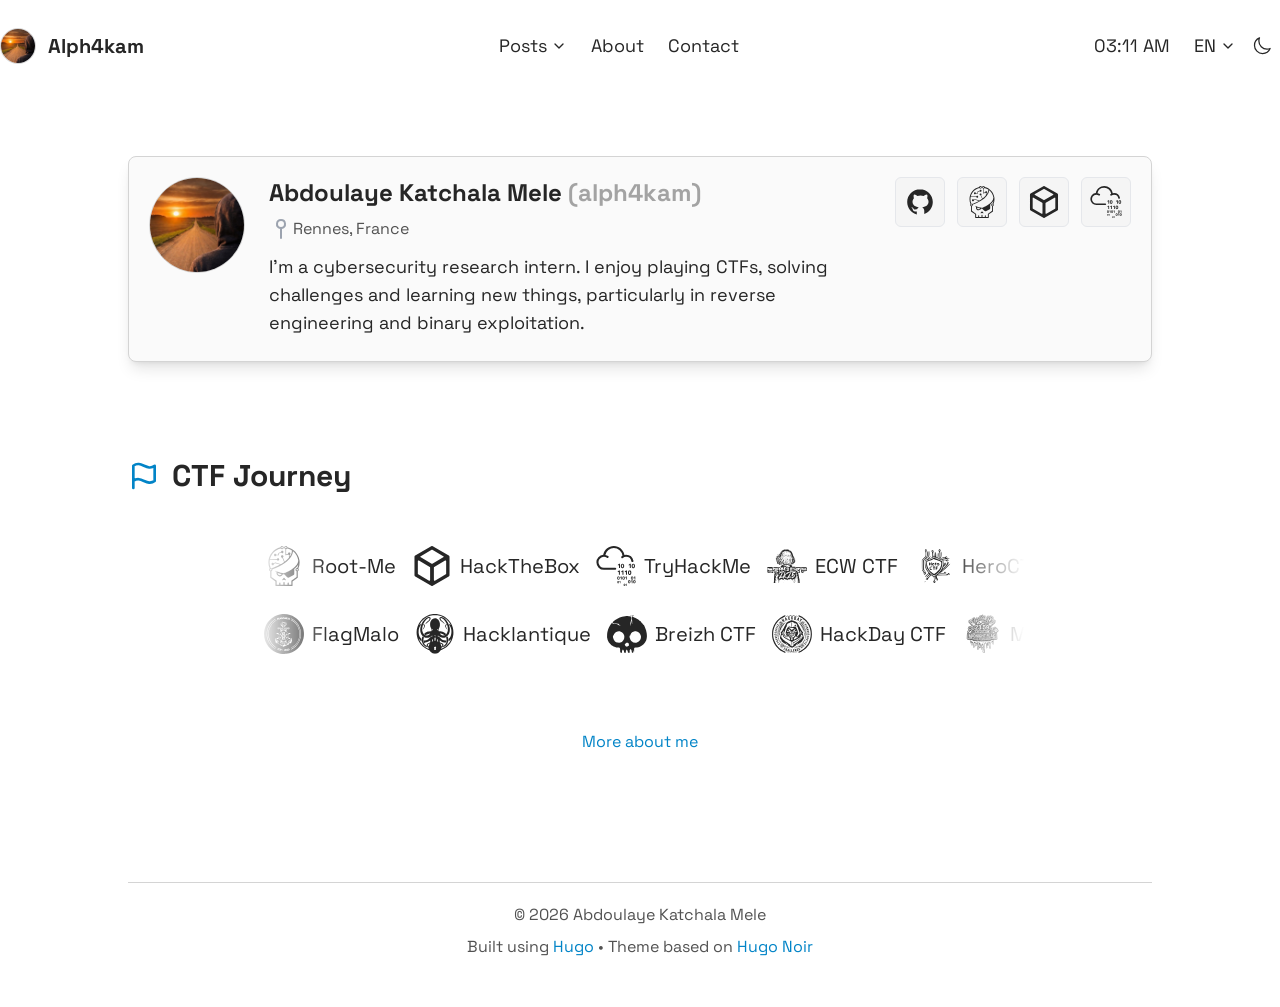
==== index.html @ 121cc7c2 "First deployment of the website" ====
<!DOCTYPE html>
<html lang="en" class="scroll-smooth">

<head>
	<meta name="generator" content="Hugo 0.160.1">
    <meta charset="UTF-8">
    <meta name="viewport" content="width=device-width, initial-scale=1.0">
    <title>
        
        Blog
        
    </title>

    
    <link rel="apple-touch-icon" sizes="180x180" href="https://alph4kam.fr/favicons/apple-touch-icon.png">
    <link rel="icon" type="image/png" sizes="32x32" href="https://alph4kam.fr/favicons/favicon-32x32.png">
    <link rel="icon" type="image/png" sizes="16x16" href="https://alph4kam.fr/favicons/favicon-16x16.png">
    <link rel="manifest" href="https://alph4kam.fr/favicons/site.webmanifest">

    
    <link href="https://fonts.googleapis.com/css2?family=Space+Grotesk:wght@400;500;600;700&display=swap"
        rel="stylesheet">
    
    <link rel="stylesheet" href="/css/main.css">

    <script>
        const currentTheme = localStorage.getItem('color-theme');
        if (currentTheme === 'dark') {
            document.documentElement.classList.add('dark');
        } else if (currentTheme === 'light') {
            document.documentElement.classList.remove('dark');
        } else if (window.matchMedia('(prefers-color-scheme: dark)').matches) {
            document.documentElement.classList.add('dark');
        }
    </script>
</head>

<body
    class="min-h-screen bg-bg-primary-light dark:bg-bg-primary-dark text-text-primary-light dark:text-text-primary-dark">
    
<header class="py-6 relative">
    <div class="max-w-7xl mx-auto px-6 lg:px-0">
        <div class="md:flex md:items-center md:justify-between md:gap-8 lg:gap-12">
            <div class="flex justify-between items-center md:flex-shrink-0">
                
                
                
                
                <a href="https://alph4kam.fr/"
                    class="flex items-center gap-3 text-base md:text-lg lg:text-xl font-bold hover:text-text-tertiary-light dark:hover:text-text-tertiary-dark transition-colors duration-200">
                    
                    <img src="/images/profile.jpg" alt="Blog profile"
                        class="w-9 h-9 rounded-full object-cover object-right border border-border-secondary-light dark:border-border-secondary-dark"
                        decoding="async" />
                    
                    <span>Alph4kam</span>
                </a>
                
                
                <button id="mobile-menu-button"
                    class="md:hidden text-text-secondary-light dark:text-text-secondary-dark hover:text-text-primary-light dark:hover:text-text-primary-dark focus:outline-none">
                    <svg class="w-6 h-6" fill="none" stroke="currentColor" viewBox="0 0 24 24">
                        <path stroke-linecap="round" stroke-linejoin="round" stroke-width="2"
                            d="M4 6h16M4 12h16M4 18h16"></path>
                    </svg>
                </button>
            </div>
            
            <nav class="hidden md:flex flex-wrap justify-center items-center gap-6">
                
                
                <div class="menu-group relative block">
                    <button type="button"
                        class='menu-toggle flex items-center gap-1 cursor-pointer text-sm lg:text-lg hover:text-text-tertiary-light dark:hover:text-text-tertiary-dark transition-colors duration-200 '
                        aria-haspopup="true" aria-expanded="false">
                        Posts
                        
                        <svg xmlns="http://www.w3.org/2000/svg" width="16" height="16" viewBox="0 0 24 24" fill="none" stroke="currentColor" stroke-width="2" stroke-linecap="round" stroke-linejoin="round">
    <path d="m6 9 6 6 6-6"/>
</svg>
                        
                    </button>
                    <div
                        class="menu-dropdown absolute top-full left-0 min-w-[180px] mt-[0.35rem] p-[0.35rem] rounded-lg z-30 border-border-secondary-light dark:border-border-secondary-dark shadow-lg overflow-hidden hidden">
                        
                        <a href="https://alph4kam.fr/blogs/"
                            class='px-4 py-3 block no-underline rounded-md text-xs lg:text-base hover:text-text-tertiary-light dark:hover:text-text-tertiary-dark hover:bg-bg-primary-light dark:hover:bg-bg-tertiary-dark transition-colors duration-200 '>All</a>
                        
                        <a href="https://alph4kam.fr/tags/"
                            class='px-4 py-3 block no-underline rounded-md text-xs lg:text-base hover:text-text-tertiary-light dark:hover:text-text-tertiary-dark hover:bg-bg-primary-light dark:hover:bg-bg-tertiary-dark transition-colors duration-200 '>Tags</a>
                        
                        <a href="https://alph4kam.fr/categories/"
                            class='px-4 py-3 block no-underline rounded-md text-xs lg:text-base hover:text-text-tertiary-light dark:hover:text-text-tertiary-dark hover:bg-bg-primary-light dark:hover:bg-bg-tertiary-dark transition-colors duration-200 '>Categories</a>
                        
                    </div>
                </div>
                
                
                
                <a href="https://alph4kam.fr/about/"
                    class='block text-sm lg:text-lg hover:text-text-tertiary-light dark:hover:text-text-tertiary-dark transition-colors duration-200 '>About</a>
                
                
                
                <a href="https://alph4kam.fr/contact/"
                    class='block text-sm lg:text-lg hover:text-text-tertiary-light dark:hover:text-text-tertiary-dark transition-colors duration-200 '>Contact</a>
                
                
            </nav>
            
            <div class="hidden md:flex justify-end items-center">
                <div class="flex items-center">
                    <div id="local-time" class="text-sm lg:text-lg transition-colors duration-200">
                    </div>
                </div>
                <div class="language-switcher relative block ml-4">
                    <button type="button"
                        class="language-switcher-btn flex items-center gap-1 cursor-pointer text-sm lg:text-lg hover:text-text-tertiary-light dark:hover:text-text-tertiary-dark transition-colors duration-200 p-2 rounded-md"
                        aria-haspopup="true" aria-expanded="false">
                        EN
                        
                        <svg xmlns="http://www.w3.org/2000/svg" width="16" height="16" viewBox="0 0 24 24" fill="none" stroke="currentColor" stroke-width="2" stroke-linecap="round" stroke-linejoin="round">
    <path d="m6 9 6 6 6-6"/>
</svg>
                        
                    </button>
                    <div
                        class="language-dropdown absolute top-full left-0 min-w-[180px] mt-[0.35rem] p-[0.35rem] rounded-lg z-30 border border-border-secondary-light dark:border-border-secondary-dark shadow-lg overflow-hidden hidden">
                        
                        
                        
                        
                        
                        <a href="https://alph4kam.fr/en"
                            class="px-4 py-3 block no-underline rounded-md text-sm lg:text-lg hover:text-text-tertiary-light dark:hover:text-text-tertiary-dark hover:bg-bg-primary-light dark:hover:bg-bg-tertiary-dark transition-colors duration-200 text-accent-light dark:text-accent-dark font-bold">
                            English
                        </a>
                        
                        
                        
                        
                        
                        
                        
                        <a href="https://alph4kam.fr/fr/"
                            class="px-4 py-3 block no-underline rounded-md text-sm lg:text-lg hover:text-text-tertiary-light dark:hover:text-text-tertiary-dark hover:bg-bg-primary-light dark:hover:bg-bg-tertiary-dark transition-colors duration-200 ">
                            Français
                        </a>
                        
                    </div>
                </div>
                <button id="theme-toggle-button-desktop"
                    class="block text-sm lg:text-lg hover:text-text-tertiary-light dark:hover:text-text-tertiary-dark transition-colors duration-200 p-2 rounded-md">
                    <svg id="theme-toggle-dark-icon-desktop" width="24" height="24" viewBox="0 0 24 24" fill="none"
                        xmlns="http://www.w3.org/2000/svg" class="w-5 h-5">
                        <path
                            d="M21.7519 15.0021C20.597 15.484 19.3296 15.7501 18 15.7501C12.6152 15.7501 8.25 11.3849 8.25 6.00011C8.25 4.67052 8.51614 3.40308 8.99806 2.24817C5.47566 3.71798 3 7.19493 3 11.2501C3 16.6349 7.36522 21.0001 12.75 21.0001C16.8052 21.0001 20.2821 18.5245 21.7519 15.0021Z"
                            stroke="currentColor" stroke-width="1.5" stroke-linecap="round" stroke-linejoin="round" />
                    </svg>
                    <svg id="theme-toggle-light-icon-desktop" xmlns="http://www.w3.org/2000/svg" fill="none"
                        viewBox="0 0 24 24" stroke-width="1.5" stroke="currentColor" aria-hidden="true" data-slot="icon"
                        class="w-5 h-5 hidden">
                        <path stroke-linecap="round" stroke-linejoin="round"
                            d="M12 3v2.25m6.364.386-1.591 1.591M21 12h-2.25m-.386 6.364-1.591-1.591M12 18.75V21m-4.773-4.227-1.591 1.591M5.25 12H3m4.227-4.773L5.636 5.636M15.75 12a3.75 3.75 0 1 1-7.5 0 3.75 3.75 0 0 1 7.5 0Z" />
                    </svg>
                </button>
            </div>
        </div>
    </div>

    
    <div id="mobile-menu" class="hidden fixed inset-0 overflow-y-auto z-50 backdrop-blur-2xl">
        <div class="flex flex-col h-full">
            <div class="flex justify-between items-center p-6">
                <span class="text-xl font-bold">Menu</span>
                <div class="flex items-center gap-4">
                    <div class="language-switcher relative block">
                        <button type="button"
                            class="language-switcher-btn flex items-center gap-1 cursor-pointer text-text-secondary-light dark:text-text-secondary-dark hover:text-text-primary-light dark:hover:text-text-primary-dark transition-colors duration-200 p-2 rounded-md"
                            aria-haspopup="true" aria-expanded="false">
                            EN
                            
                            <svg xmlns="http://www.w3.org/2000/svg" width="16" height="16" viewBox="0 0 24 24" fill="none" stroke="currentColor" stroke-width="2" stroke-linecap="round" stroke-linejoin="round">
    <path d="m6 9 6 6 6-6"/>
</svg>
                            
                        </button>
                        <div
                            class="language-dropdown absolute top-full left-0 min-w-[180px] mt-[0.35rem] p-[0.35rem] rounded-lg z-30 border border-border-secondary-light dark:border-border-secondary-dark shadow-lg overflow-hidden hidden">
                            
                            
                            
                            
                            
                            <a href="https://alph4kam.fr/en"
                                class="font-bold px-4 py-3 block no-underline rounded-md hover:text-text-tertiary-light dark:hover:text-text-tertiary-dark hover:bg-bg-primary-light dark:hover:bg-bg-tertiary-dark transition-colors duration-200">
                                English
                            </a>
                            
                            
                            
                            
                            
                            
                            
                            <a href="https://alph4kam.fr/fr/"
                                class=" px-4 py-3 block no-underline rounded-md hover:text-text-tertiary-light dark:hover:text-text-tertiary-dark hover:bg-bg-primary-light dark:hover:bg-bg-tertiary-dark transition-colors duration-200">
                                Français
                            </a>
                            
                        </div>
                    </div>
                    <button id="theme-toggle-button-mobile"
                        class="text-text-primary-light dark:text-text-primary-dark hover:text-text-tertiary-light dark:hover:text-text-tertiary-dark transition-colors duration-200 p-2 rounded-md">
                        <svg id="theme-toggle-dark-icon-mobile" width="24" height="24" viewBox="0 0 24 24" fill="none"
                            xmlns="http://www.w3.org/2000/svg" class="w-5 h-5">
                            <path
                                d="M21.7519 15.0021C20.597 15.484 19.3296 15.7501 18 15.7501C12.6152 15.7501 8.25 11.3849 8.25 6.00011C8.25 4.67052 8.51614 3.40308 8.99806 2.24817C5.47566 3.71798 3 7.19493 3 11.2501C3 16.6349 7.36522 21.0001 12.75 21.0001C16.8052 21.0001 20.2821 18.5245 21.7519 15.0021Z"
                                stroke="currentColor" stroke-width="1.5" stroke-linecap="round"
                                stroke-linejoin="round" />
                        </svg>
                        <svg id="theme-toggle-light-icon-mobile" xmlns="http://www.w3.org/2000/svg" fill="none"
                            viewBox="0 0 24 24" stroke-width="1.5" stroke="currentColor" aria-hidden="true"
                            data-slot="icon" class="w-5 h-5 hidden">
                            <path stroke-linecap="round" stroke-linejoin="round"
                                d="M12 3v2.25m6.364.386-1.591 1.591M21 12h-2.25m-.386 6.364-1.591-1.591M12 18.75V21m-4.773-4.227-1.591 1.591M5.25 12H3m4.227-4.773L5.636 5.636M15.75 12a3.75 3.75 0 1 1-7.5 0 3.75 3.75 0 0 1 7.5 0Z" />
                        </svg>
                    </button>
                    <button id="mobile-menu-close"
                        class="text-text-primary-light dark:text-text-primary-dark hover:text-text-tertiary-light dark:hover:text-text-tertiary-dark transition-colors duration-200 p-2 rounded-md"
                        data-menu>
                        <svg class="w-6 h-6" fill="none" stroke="currentColor" viewBox="0 0 24 24">
                            <path stroke-linecap="round" stroke-linejoin="round" stroke-width="2"
                                d="M6 18L18 6M6 6l12 12"></path>
                        </svg>
                    </button>
                </div>
            </div>
            <nav class="flex flex-col p-6 space-y-4">
                
                
                <div class="space-y-2">
                    <a href="https://alph4kam.fr/blogs/"
                        class='text-xl hover:text-text-tertiary-light dark:hover:text-text-tertiary-dark transition-colors duration-200 '
                        data-menu>Posts</a>
                    <div
                        class="pl-4 flex flex-col space-y-2 border-l border-border-secondary-light dark:border-border-secondary-dark">
                        
                        <a href="https://alph4kam.fr/blogs/"
                            class='text-lg hover:text-text-tertiary-light dark:hover:text-text-tertiary-dark transition-colors duration-200 '
                            data-menu>All</a>
                        
                        <a href="https://alph4kam.fr/tags/"
                            class='text-lg hover:text-text-tertiary-light dark:hover:text-text-tertiary-dark transition-colors duration-200 '
                            data-menu>Tags</a>
                        
                        <a href="https://alph4kam.fr/categories/"
                            class='text-lg hover:text-text-tertiary-light dark:hover:text-text-tertiary-dark transition-colors duration-200 '
                            data-menu>Categories</a>
                        
                    </div>
                </div>
                
                
                
                <a href="https://alph4kam.fr/about/"
                    class='text-xl hover:text-text-tertiary-light dark:hover:text-text-tertiary-dark transition-colors duration-200 '
                    data-menu>About</a>
                
                
                
                <a href="https://alph4kam.fr/contact/"
                    class='text-xl hover:text-text-tertiary-light dark:hover:text-text-tertiary-dark transition-colors duration-200 '
                    data-menu>Contact</a>
                
                
            </nav>
            <div class="mt-auto p-6">
                <div class="flex items-center justify-center">
                    <div id="mobile-local-time" class="text-lg text-text-secondary-light dark:text-text-secondary-dark">
                    </div>
                </div>
            </div>
        </div>
    </div>
</header>


<script>
    
    let is12HourFormat = true;
    
</script>
<script src="/js/header.js" defer></script>

    <main>
        
<div class="px-6 lg:px-0 max-w-5xl mx-auto mt-16">
    
    
    
    <section class="mb-24">
        <div
            class="w-full p-4 md:p-5 border border-border-secondary-light dark:border-border-secondary-dark rounded-lg bg-bg-secondary-light dark:bg-bg-secondary-dark shadow-lg">
            <div class="flex flex-col md:flex-row items-center md:items-start gap-4 md:gap-6">
                
                <div class="flex justify-center md:justify-start md:flex-shrink-0">
                    <img src="/images/profile.jpg" alt="Profile photo"
                        class="w-24 h-24 rounded-full object-cover object-right border border-border-secondary-light dark:border-border-secondary-dark"
                        decoding="async" />
                </div>
                
                <div class="flex flex-col items-center md:items-start text-center md:text-left">
                    <h1 class="text-xl md:text-2xl font-bold mb-2">
                        Abdoulaye Katchala Mele <span
                            class="lowercase text-text-tertiary-light dark:text-text-tertiary-dark">(Alph4kam)</span></h1>
                    <p class="text-text-secondary-light dark:text-text-secondary-dark mb-3 flex items-center text-base">
                        
                        <svg xmlns="http://www.w3.org/2000/svg" class="text-gray-400" width="24" height="24"
    viewBox="-7 -2 24 24">
    <path fill="currentColor"
        d="M4 9.9A5.002 5.002 0 0 1 5 0a5 5 0 0 1 1 9.9V19a1 1 0 0 1-2 0V9.9zM5 8a3 3 0 1 0 0-6a3 3 0 0 0 0 6z" />
</svg>
                        
                        Rennes, France
                    </p>
                    <p class="text-base md:text-lg mb-1">I’m a cybersecurity research intern. I enjoy playing CTFs, solving challenges and learning new things, particularly in reverse engineering and binary exploitation.</p>
                </div>
                <div class="flex flex-wrap md:flex-nowrap justify-start md:justify-end gap-3 md:flex-shrink-0">
                    
                    
                    
                    
                    
                    
                    <a href="https://github.com/alph4kam"
                        class="accounts hover:text-text-tertiary-light dark:hover:text-text-tertiary-dark bg-bg-tertiary-light dark:bg-bg-tertiary-dark p-2 rounded-md border border-border-primary-light dark:border-border-primary-dark hover:border-border-secondary-light dark:hover:border-border-secondary-dark transition-all"
                        target="_blank" rel="noopener noreferrer">
                        <svg xmlns="http://www.w3.org/2000/svg" x="0px" y="0px" width="24" height="24"
    viewBox="0,0,256,256">
    <title>GitHub</title>
    <g fill="currentColor" fill-rule="nonzero" stroke="none" stroke-width="1"
        stroke-linecap="butt" stroke-linejoin="miter" stroke-miterlimit="10"
        stroke-dasharray="" stroke-dashoffset="0" font-family="none" font-weight="none"
        font-size="none" text-anchor="none" style="mix-blend-mode: normal">
        <g transform="scale(8.53333,8.53333)">
            <path
                d="M15,3c-6.627,0 -12,5.373 -12,12c0,5.623 3.872,10.328 9.092,11.63c-0.056,-0.162 -0.092,-0.35 -0.092,-0.583v-2.051c-0.487,0 -1.303,0 -1.508,0c-0.821,0 -1.551,-0.353 -1.905,-1.009c-0.393,-0.729 -0.461,-1.844 -1.435,-2.526c-0.289,-0.227 -0.069,-0.486 0.264,-0.451c0.615,0.174 1.125,0.596 1.605,1.222c0.478,0.627 0.703,0.769 1.596,0.769c0.433,0 1.081,-0.025 1.691,-0.121c0.328,-0.833 0.895,-1.6 1.588,-1.962c-3.996,-0.411 -5.903,-2.399 -5.903,-5.098c0,-1.162 0.495,-2.286 1.336,-3.233c-0.276,-0.94 -0.623,-2.857 0.106,-3.587c1.798,0 2.885,1.166 3.146,1.481c0.896,-0.307 1.88,-0.481 2.914,-0.481c1.036,0 2.024,0.174 2.922,0.483c0.258,-0.313 1.346,-1.483 3.148,-1.483c0.732,0.731 0.381,2.656 0.102,3.594c0.836,0.945 1.328,2.066 1.328,3.226c0,2.697 -1.904,4.684 -5.894,5.097c1.098,0.573 1.899,2.183 1.899,3.396v2.734c0,0.104 -0.023,0.179 -0.035,0.268c4.676,-1.639 8.035,-6.079 8.035,-11.315c0,-6.627 -5.373,-12 -12,-12z">
            </path>
        </g>
    </g>
</svg>
                    </a>
                    
                    
                    
                    
                    
                    
                    
                    
                    <a href="https://www.root-me.org/alph4kam"
                        class="accounts hover:text-text-tertiary-light dark:hover:text-text-tertiary-dark bg-bg-tertiary-light dark:bg-bg-tertiary-dark p-2 rounded-md border border-border-primary-light dark:border-border-primary-dark hover:border-border-secondary-light dark:hover:border-border-secondary-dark transition-all"
                        target="_blank" rel="noopener noreferrer">
                        <svg role="img" viewBox="0 0 256 256" xmlns="http://www.w3.org/2000/svg" id="Rootme--Streamline-Simple-Icons" height="256" width="256">
  <desc>
    Rootme Streamline Icon: https://streamlinehq.com
  </desc>
  <title>Root Me</title>
  <path d="M227.88266666666667 105.568c0 -4.778666666666666 -0.30933333333333335 -9.557333333333332 -1.024 -14.133333333333333 0 -0.29866666666666664 -0.09599999999999999 -0.608 -0.09599999999999999 -0.9173333333333332 -6.207999999999999 -40.373333333333335 -36.82133333333333 -73.536 -77.09866666666666 -82.37866666666666 -1.0133333333333332 -4.576 -5.087999999999999 -8.032 -9.962666666666667 -8.032 -5.696 0 -10.282666666666666 4.576 -10.282666666666666 10.271999999999998 0 4.874666666666666 3.466666666666667 8.949333333333332 8.042666666666666 9.962666666666667v37.536c0 0.608 0.29866666666666664 1.216 0.8106666666666666 1.6213333333333333 0.30933333333333335 0.20266666666666666 0.7146666666666667 0.30933333333333335 1.1199999999999999 0.30933333333333335 0.20266666666666666 0 0.512 0 0.7146666666666667 -0.10666666666666666l15.050666666666666 -5.696c1.0133333333333332 1.5253333333333332 2.5386666666666664 2.5493333333333332 4.373333333333333 3.0506666666666664v17.695999999999998c-7.626666666666666 9.365333333333332 -17.088 17.802666666666667 -27.15733333333333 25.333333333333332l-11.488 -26.656c2.1333333333333333 -1.4186666666666667 3.552 -3.754666666666666 3.552 -6.506666666666666 0 -4.266666666666667 -3.456 -7.829333333333333 -7.829333333333333 -7.829333333333333 -4.266666666666667 0 -7.829333333333333 3.456 -7.829333333333333 7.829333333333333 0 4.277333333333333 3.456 7.829333333333333 7.829333333333333 7.829333333333333h0.4053333333333333l12 27.765333333333334c-7.018666666666666 5.087999999999999 -14.239999999999998 9.664 -21.354666666666663 13.834666666666665l-34.176 -10.271999999999998c-0.4053333333333333 -0.09599999999999999 -0.8106666666666666 -0.09599999999999999 -1.216 0.10666666666666666l-10.175999999999998 3.968c-1.4186666666666667 -1.9413333333333331 -3.658666666666667 -3.157333333333333 -6.303999999999999 -3.157333333333333 -4.266666666666667 0 -7.829333333333333 3.456 -7.829333333333333 7.829333333333333 0 4.277333333333333 3.456 7.829333333333333 7.829333333333333 7.829333333333333 4.277333333333333 0 7.829333333333333 -3.456 7.829333333333333 -7.829333333333333 0 -0.29866666666666664 -0.09599999999999999 -0.608 -0.09599999999999999 -0.9173333333333332l9.557333333333332 -3.754666666666666 29.802666666666667 8.949333333333332c-25.429333333333332 14.239999999999998 -48.213333333333324 22.474666666666668 -51.97866666666667 23.79733333333333l-1.824 0.608a9.818666666666665 9.818666666666665 0 0 0 -5.898666666666667 -1.9306666666666665h-0.30933333333333335c-4.778666666666666 -11.285333333333334 -7.221333333333334 -23.59466666666667 -7.221333333333334 -35.903999999999996 0 -6.101333333333333 0.608 -12.106666666666666 1.728 -17.898666666666664H82.02666666666667c0.9173333333333332 3.36 3.861333333333333 5.792 7.530666666666666 5.792 4.266666666666667 0 7.829333333333333 -3.456 7.829333333333333 -7.829333333333333 0 -4.266666666666667 -3.456 -7.829333333333333 -7.829333333333333 -7.829333333333333 -3.669333333333333 0 -6.613333333333333 2.4426666666666668 -7.530666666666666 5.792h-43.73333333333333c8.234666666666666 -33.46133333333333 34.67733333333333 -60.202666666666666 68.85333333333332 -68.13866666666667 1.8346666666666664 2.944 5.087999999999999 4.981333333333334 8.746666666666666 4.981333333333334 5.696 0 10.271999999999998 -4.576 10.271999999999998 -10.271999999999998S121.58933333333331 0 115.89333333333333 0c-4.981333333333334 0 -9.045333333333332 3.562666666666667 -10.069333333333333 8.138666666666666 -44.85333333333333 10.165333333333333 -77.70666666666666 50.54933333333333 -77.70666666666666 97.33333333333333 0 13.322666666666667 2.6453333333333333 26.645333333333333 7.84 38.848 -1.9306666666666665 1.8346666666666664 -3.0506666666666664 4.4799999999999995 -3.0506666666666664 7.328 0 4.576 2.944 8.341333333333333 7.018666666666666 9.76v40.074666666666666c0 0.7146666666666667 0.20266666666666666 1.4293333333333333 0.608 2.037333333333333l2.2399999999999998 1.5253333333333332 30.410666666666664 21.461333333333332v25.631999999999998c0 2.1333333333333333 1.728 3.861333333333333 3.861333333333333 3.861333333333333h101.70666666666666c2.1333333333333333 0 3.861333333333333 -1.728 3.861333333333333 -3.861333333333333v-25.631999999999998l30.517333333333333 -21.461333333333332 2.2399999999999998 -1.632a3.6661333333333332 3.6661333333333332 0 0 0 0.608 -2.0266666666666664v-40.384c3.765333333333333 -1.5253333333333332 6.410666666666666 -5.183999999999999 6.410666666666666 -9.461333333333332 0 -2.6453333333333333 -1.024 -5.077333333333333 -2.6453333333333333 -6.912 5.386666666666667 -12.106666666666666 8.138666666666666 -25.52533333333333 8.138666666666666 -39.06133333333333Zm-14.751999999999999 35.903999999999996h-0.9173333333333332c-5.696 0 -10.271999999999998 4.576 -10.271999999999998 10.271999999999998 0 4.373333333333333 2.752 8.138666666666666 6.709333333333333 9.568v37.42933333333333l-32.032 22.581333333333333c-1.024 0.704 -1.632 1.9306666666666665 -1.632 3.1466666666666665v21.567999999999998c0 1.216 -1.0133333333333332 2.229333333333333 -2.2399999999999998 2.229333333333333H160.85333333333332c-1.2266666666666666 0 -2.2399999999999998 -1.0133333333333332 -2.2399999999999998 -2.229333333333333v-7.7333333333333325c0 -2.037333333333333 -1.4186666666666667 -3.861333333333333 -3.456 -4.074666666666666 -2.336 -0.20266666666666666 -4.277333333333333 1.632 -4.277333333333333 3.872v8.032c0 1.2266666666666666 -1.0133333333333332 2.2399999999999998 -2.229333333333333 2.2399999999999998h-14.549333333333333a2.261333333333333 2.261333333333333 0 0 1 -2.2399999999999998 -2.2399999999999998v-11.904c0 -2.0266666666666664 -1.4186666666666667 -3.861333333333333 -3.456 -4.064 -2.336 -0.20266666666666666 -4.266666666666667 1.632 -4.266666666666667 3.861333333333333v12.213333333333333c0 1.216 -1.024 2.229333333333333 -2.2399999999999998 2.229333333333333h-14.549333333333333a2.2496 2.2496 0 0 1 -2.229333333333333 -2.229333333333333v-7.936c0 -2.037333333333333 -1.4293333333333333 -3.861333333333333 -3.466666666666667 -4.074666666666666 -2.336 -0.20266666666666666 -4.266666666666667 1.632 -4.266666666666667 3.872v8.032c0 1.2266666666666666 -1.0133333333333332 2.2399999999999998 -2.2399999999999998 2.2399999999999998H83.25333333333333c-1.2266666666666666 0 -2.2399999999999998 -1.0133333333333332 -2.2399999999999998 -2.2399999999999998v-21.557333333333332c0 -1.2266666666666666 -0.608 -2.4426666666666668 -1.632 -3.157333333333333l-31.936 -22.581333333333333v-37.834666666666664a10.2336 10.2336 0 0 0 6.005333333333333 -9.354666666666667c0 -0.608 -0.10666666666666666 -1.216 -0.20266666666666666 -1.8346666666666664 4.064 -1.4186666666666667 35.08266666666667 -12.512 65.6 -31.530666666666665 41.29066666666667 -25.727999999999998 64.18133333333333 -54.922666666666665 66.816 -84.91733333333333 17.802666666666667 14.336 30.112 35.08266666666667 33.67466666666667 58.37866666666666 -0.512 50.95466666666667 -89.30133333333333 82.37866666666666 -90.21866666666666 82.68799999999999 -0.20266666666666666 0.09599999999999999 -0.7146666666666667 0.20266666666666666 -1.1199999999999999 0.4053333333333333 -1.1199999999999999 -0.20266666666666666 -2.2399999999999998 -0.4053333333333333 -3.456 -0.608 -0.8106666666666666 -0.20266666666666666 -1.728 -0.30933333333333335 -2.5493333333333332 -0.512 -1.3226666666666667 -0.20266666666666666 -2.6346666666666665 -0.512 -3.957333333333333 -0.8106666666666666 -0.21333333333333332 -0.10666666666666666 -0.512 -0.10666666666666666 -0.7146666666666667 -0.10666666666666666 -0.512 -0.09599999999999999 -1.024 -0.20266666666666666 -1.5253333333333332 -0.29866666666666664 -0.608 -0.10666666666666666 -1.2266666666666666 -0.30933333333333335 -1.8346666666666664 -0.416 -1.4186666666666667 -0.29866666666666664 -2.848 -0.608 -4.1706666666666665 -1.0133333333333332 -2.5386666666666664 -0.608 -4.981333333333334 -1.3226666666666667 -7.4239999999999995 -1.9306666666666665 -2.336 -0.7146666666666667 -4.778666666666666 -1.3226666666666667 -7.018666666666666 -2.037333333333333H95.14666666666666c-1.728 -0.5013333333333333 -3.36 -1.0133333333333332 -4.981333333333334 -1.6213333333333333a10.6624 10.6624 0 0 0 -1.632 -0.512c-0.8106666666666666 -0.30933333333333335 -1.5253333333333332 -0.512 -2.229333333333333 -0.7146666666666667 -1.3226666666666667 -0.4053333333333333 -2.5493333333333332 -0.8106666666666666 -3.669333333333333 -1.3226666666666667h-0.09599999999999999a63.77066666666667 63.77066666666667 0 0 1 -4.8853333333333335 -1.824c-1.5253333333333332 -0.6186666666666667 -2.848 -1.1199999999999999 -3.861333333333333 -1.5253333333333332 -1.024 -0.512 -1.9306666666666665 -0.8213333333333332 -2.4426666666666668 -1.1199999999999999 -0.608 -0.30933333333333335 -0.9173333333333332 -0.4053333333333333 -0.9173333333333332 -0.4053333333333333s0.20266666666666666 0.29866666666666664 0.608 0.704c0.4053333333333333 0.512 1.024 1.2266666666666666 1.9306666666666665 2.037333333333333 0.8213333333333332 0.8106666666666666 1.9413333333333331 1.8346666666666664 3.264 2.848 1.3226666666666667 1.0133333333333332 2.848 2.1333333333333333 4.469333333333333 3.253333333333333h0.10666666666666666c-0.6186666666666667 2.037333333333333 -1.024 4.277333333333333 -1.024 6.506666666666666 0 11.701333333333332 9.568 21.258666666666667 21.258666666666667 21.258666666666667 9.056 0 16.778666666666666 -5.696 19.84 -13.727999999999998 1.0133333333333332 0.10666666666666666 2.1333333333333333 0.20266666666666666 3.1466666666666665 0.30933333333333335 1.8346666666666664 0.09599999999999999 3.562666666666667 0.09599999999999999 5.183999999999999 0.09599999999999999 0.10666666666666666 0 0.20266666666666666 0.10666666666666666 0.30933333333333335 0.10666666666666666l17.183999999999997 17.493333333333332c4.373333333333333 4.373333333333333 11.189333333333332 5.087999999999999 16.27733333333333 1.728l26.848 -15.050666666666666c2.3466666666666667 -1.5253333333333332 3.872 -4.1706666666666665 3.872 -7.018666666666666v-30.922666666666665c10.367999999999999 -8.234666666666666 19.733333333333334 -18.005333333333333 25.834666666666667 -29.087999999999997 -1.1199999999999999 8.032 -3.253333333333333 15.658666666666665 -6.410666666666666 22.88Zm-83.18933333333334 62.61333333333333 -0.021333333333333333 -0.021333333333333333c-0.021333333333333333 -0.021333333333333333 -0.042666666666666665 -0.032 -0.08533333333333333 -0.032a0.46613333333333334 0.46613333333333334 0 0 0 -0.13866666666666666 -0.09599999999999999l-0.032 -0.021333333333333333a0.29866666666666664 0.29866666666666664 0 0 1 -0.13866666666666666 -0.09599999999999999c-0.10666666666666666 0 -0.20266666666666666 -0.09599999999999999 -0.30933333333333335 -0.09599999999999999 -0.09599999999999999 0 -0.20266666666666666 -0.10666666666666666 -0.20266666666666666 -0.10666666666666666 -0.09599999999999999 0 -0.20266666666666666 0 -0.29866666666666664 -0.09599999999999999h-1.2266666666666666c-0.09599999999999999 0 -0.20266666666666666 0 -0.29866666666666664 0.09599999999999999 -0.10666666666666666 0 -0.20266666666666666 0.10666666666666666 -0.20266666666666666 0.10666666666666666 -0.10666666666666666 0 -0.20266666666666666 0.09599999999999999 -0.30933333333333335 0.09599999999999999 -0.09599999999999999 0 -0.20266666666666666 0.10666666666666666 -0.30933333333333335 0.21333333333333332 -0.09599999999999999 0 -0.09599999999999999 0.09599999999999999 -0.20266666666666666 0.09599999999999999l-0.4053333333333333 0.4053333333333333 -8.234666666666666 10.271999999999998c-1.0133333333333332 1.3226666666666667 -0.8106666666666666 3.157333333333333 0.512 4.1706666666666665 0.5013333333333333 0.4053333333333333 1.216 0.608 1.824 0.608 0.9173333333333332 0 1.728 -0.4053333333333333 2.336 -1.1093333333333333l0.10666666666666666 -0.10666666666666666c3.0506666666666664 -3.765333333333333 8.746666666666666 -3.765333333333333 11.701333333333332 0l0.09599999999999999 0.10666666666666666c0.608 0.704 1.4293333333333333 1.1093333333333333 2.336 1.1093333333333333 0.6186666666666667 0 1.3226666666666667 -0.20266666666666666 1.8346666666666664 -0.608 1.3226666666666667 -1.0133333333333332 1.5253333333333332 -2.944 0.512 -4.1706666666666665l-8.341333333333333 -10.165333333333333c-0.10666666666666666 -0.10666666666666666 -0.20266666666666666 -0.20266666666666666 -0.20266666666666666 -0.30933333333333335 -0.10666666666666666 -0.09599999999999999 -0.10666666666666666 -0.09599999999999999 -0.20266666666666666 -0.20266666666666666a0.13546666666666665 0.13546666666666665 0 0 1 -0.09599999999999999 -0.042666666666666665Zm-17.301333333333332 -24.16c-0.4053333333333333 0.8106666666666666 -1.0133333333333332 1.6213333333333333 -1.5253333333333332 2.336 -2.4426666666666668 2.848 -6.101333333333333 4.682666666666666 -10.165333333333333 4.682666666666666 -4.074666666666666 0 -7.7333333333333325 -1.8346666666666664 -10.175999999999998 -4.682666666666666 -2.037333333333333 -2.336 -3.1466666666666665 -5.386666666666667 -3.1466666666666665 -8.64 0 -0.8213333333333332 0.09599999999999999 -1.5359999999999998 0.20266666666666666 -2.3466666666666667 1.6213333333333333 0.8106666666666666 3.349333333333333 1.632 5.077333333333333 2.4426666666666668 2.3466666666666667 1.0133333333333332 4.789333333333333 2.037333333333333 7.328 2.848 2.5386666666666664 0.9173333333333332 5.183999999999999 1.632 7.829333333333333 2.336 1.5253333333333332 0.4053333333333333 3.0506666666666664 0.7146666666666667 4.576 1.024Zm-69.36533333333333 -23.296c-1.216 0 -2.336 -0.512 -3.253333333333333 -1.216 -1.0133333333333332 -0.9173333333333332 -1.728 -2.2399999999999998 -1.728 -3.669333333333333 0 -0.608 0.10666666666666666 -1.216 0.30933333333333335 -1.728 0.704 -1.824 2.5386666666666664 -3.1466666666666665 4.576 -3.1466666666666665 0.9066666666666667 0 1.728 0.29866666666666664 2.4426666666666668 0.7146666666666667 1.4186666666666667 0.8106666666666666 2.432 2.432 2.432 4.266666666666667 0 0.9173333333333332 -0.29866666666666664 1.728 -0.704 2.4426666666666668 -0.7146666666666667 1.4186666666666667 -2.2399999999999998 2.336 -4.074666666666666 2.336Zm172.90666666666667 -1.9306666666666665c-0.9173333333333332 1.1199999999999999 -2.336 1.9306666666666665 -3.861333333333333 1.9306666666666665 -1.4293333333333333 0 -2.6453333333333333 -0.608 -3.562666666666667 -1.5253333333333332 -0.8106666666666666 -0.9173333333333332 -1.3226666666666667 -2.037333333333333 -1.3226666666666667 -3.36 0 -2.1333333333333333 1.3226666666666667 -3.957333333333333 3.253333333333333 -4.576 0.512 -0.20266666666666666 1.1199999999999999 -0.29866666666666664 1.728 -0.29866666666666664 2.336 0 4.373333333333333 1.728 4.8853333333333335 3.968 0.09599999999999999 0.29866666666666664 0.09599999999999999 0.608 0.09599999999999999 1.0133333333333332 -0.20266666666666666 1.0133333333333332 -0.608 2.037333333333333 -1.216 2.848Zm-62.346666666666664 -105.26933333333332c0 0.30933333333333335 0.09599999999999999 0.512 0.09599999999999999 0.7146666666666667l-12.405333333333333 4.672V20.234666666666666c3.0506666666666664 -0.5013333333333333 5.6 -2.336 7.018666666666666 -4.874666666666666 10.879999999999999 2.4426666666666668 21.055999999999997 6.816 30.112 12.810666666666666 -0.10666666666666666 15.050666666666666 -5.9093333333333335 28.885333333333335 -15.061333333333332 41.39733333333333V56.959999999999994c3.36 -0.9173333333333332 5.802666666666667 -3.872 5.802666666666667 -7.530666666666666 0 -4.266666666666667 -3.456 -7.829333333333333 -7.829333333333333 -7.829333333333333 -4.277333333333333 0.09599999999999999 -7.7333333333333325 3.562666666666667 -7.7333333333333325 7.829333333333333Zm-37.12 -18.506666666666668c-4.1706666666666665 0 -7.637333333333332 3.253333333333333 -7.84 7.4239999999999995l-15.552 5.696c-0.8213333333333332 0.29866666666666664 -1.4293333333333333 1.0133333333333332 -1.4293333333333333 1.9306666666666665v9.866666666666667H79.38133333333333c-0.9173333333333332 -3.36 -3.861333333333333 -5.802666666666667 -7.52 -5.802666666666667 -4.277333333333333 0 -7.84 3.456 -7.84 7.84 0 4.266666666666667 3.466666666666667 7.829333333333333 7.84 7.829333333333333 3.658666666666667 0 6.602666666666666 -2.4426666666666668 7.52 -5.802666666666667h14.549333333333333c1.1199999999999999 0 2.0266666666666664 -0.9173333333333332 2.0266666666666664 -2.0266666666666664v-10.485333333333333l13.738666666666667 -5.077333333333333c1.3226666666666667 2.5386666666666664 3.968 4.266666666666667 6.912 4.266666666666667 4.277333333333333 0 7.829333333333333 -3.456 7.829333333333333 -7.829333333333333 0.10666666666666666 -4.277333333333333 -3.456 -7.829333333333333 -7.722666666666666 -7.829333333333333Zm-4.373333333333333 -23.904a4.912 4.912 0 0 1 3.658666666666667 -1.632c2.7413333333333334 0 4.981333333333334 2.2399999999999998 4.981333333333334 4.992 0 2.7413333333333334 -2.2399999999999998 4.981333333333334 -4.981333333333334 4.981333333333334 -1.024 0 -1.9306666666666665 -0.30933333333333335 -2.752 -0.8106666666666666 -1.3226666666666667 -0.9173333333333332 -2.229333333333333 -2.4426666666666668 -2.229333333333333 -4.074666666666666 0 -1.4186666666666667 0.5013333333333333 -2.6453333333333333 1.3226666666666667 -3.456Zm22.368 3.253333333333333c0 -2.7413333333333334 2.2399999999999998 -4.981333333333334 4.992 -4.981333333333334 1.4186666666666667 0 2.6346666666666665 0.608 3.552 1.5253333333333332 0.8213333333333332 0.9173333333333332 1.3226666666666667 2.037333333333333 1.3226666666666667 3.36 0 1.6213333333333333 -0.8106666666666666 3.1466666666666665 -2.1333333333333333 4.064 -0.8106666666666666 0.608 -1.728 0.9173333333333332 -2.848 0.9173333333333332 -2.6453333333333333 0.09599999999999999 -4.8853333333333335 -2.1333333333333333 -4.8853333333333335 -4.8853333333333335Z" fill="currentColor" stroke-width="10.6667"></path>
</svg>
                    </a>
                    
                    
                    
                    
                    
                    
                    
                    
                    <a href="https://profile.hackthebox.com/profile/019d8d97-fc3c-7004-af9d-33250a8cb8c4"
                        class="accounts hover:text-text-tertiary-light dark:hover:text-text-tertiary-dark bg-bg-tertiary-light dark:bg-bg-tertiary-dark p-2 rounded-md border border-border-primary-light dark:border-border-primary-dark hover:border-border-secondary-light dark:hover:border-border-secondary-dark transition-all"
                        target="_blank" rel="noopener noreferrer">
                        <svg role="img" viewBox="0 0 256 256" xmlns="http://www.w3.org/2000/svg" id="Hackthebox--Streamline-Simple-Icons" height="256" width="256">
  <desc>
    Hackthebox Streamline Icon: https://streamlinehq.com
  </desc>
  <title>Hack The Box</title>
  <path d="m240.11306666666667 68.87039999999999 0.008533333333333334 -0.13119999999999998a9.472 9.472 0 0 0 -2.898133333333333 -6.8096c-0.08959999999999999 -0.08959999999999999 -0.19199999999999998 -0.16533333333333333 -0.2848 -0.25066666666666665 -0.19839999999999997 -0.17706666666666665 -0.3957333333333333 -0.3552 -0.6101333333333333 -0.5162666666666667 -0.20586666666666667 -0.1568 -0.42666666666666664 -0.2944 -0.6474666666666666 -0.4330666666666666 -0.10239999999999999 -0.064 -0.19413333333333332 -0.13973333333333332 -0.2997333333333333 -0.20053333333333334L132.88106666666664 1.3503999999999998a9.504 9.504 0 0 0 -9.837866666666667 0.04586666666666667L20.618666666666666 60.52693333333333c-0.11413333333333332 0.06613333333333332 -0.2165333333333333 0.14933333333333332 -0.3274666666666667 0.21866666666666668 -0.07786666666666667 0.050133333333333335 -0.15999999999999998 0.08533333333333333 -0.23786666666666667 0.13653333333333334 -0.07466666666666666 0.050133333333333335 -0.13866666666666666 0.11306666666666666 -0.21333333333333332 0.16533333333333333a9.3536 9.3536 0 0 0 -1.5679999999999998 1.4218666666666666l-0.027733333333333332 0.032a9.463466666666665 9.463466666666665 0 0 0 -2.3658666666666663 6.2368l0.0096 0.14933333333333332c-0.0021333333333333334 0.09386666666666667 -0.016 0.18773333333333334 -0.016 0.28159999999999996v118.08853333333333c0 3.4954666666666663 1.9221333333333332 6.7072 5.002666666666666 8.3584l102.38506666666666 59.11146666666666c0.08106666666666666 0.046933333333333334 0.16853333333333334 0.07999999999999999 0.2517333333333333 0.1248a9.337599999999998 9.337599999999998 0 0 0 1.7706666666666666 0.7327999999999999c0.14293333333333333 0.042666666666666665 0.2837333333333333 0.08853333333333332 0.4277333333333333 0.1248a9.379199999999999 9.379199999999999 0 0 0 0.7679999999999999 0.15146666666666667c0.1248 0.020266666666666665 0.24746666666666664 0.047999999999999994 0.37226666666666663 0.064a8.906666666666666 8.906666666666666 0 0 0 2.3007999999999997 0c0.1248 -0.016 0.24746666666666664 -0.04373333333333333 0.3712 -0.064a9.6 9.6 0 0 0 0.7679999999999999 -0.15146666666666667c0.144 -0.03626666666666666 0.2848 -0.08213333333333334 0.42666666666666664 -0.1248a9.546666666666667 9.546666666666667 0 0 0 0.6890666666666667 -0.23146666666666665 9.742933333333333 9.742933333333333 0 0 0 1.0826666666666667 -0.5013333333333333c0.0832 -0.04479999999999999 0.17066666666666666 -0.0768 0.2517333333333333 -0.1248l102.38506666666666 -59.11146666666666a9.480533333333334 9.480533333333334 0 0 0 5.002666666666666 -8.3584V69.0976c0 -0.07573333333333333 -0.012799999999999999 -0.15146666666666667 -0.014933333333333333 -0.22719999999999999zM56.04586666666666 64.8768l69.72479999999999 -40.256a4.4608 4.4608 0 0 1 4.4608 0l69.72373333333333 40.256a4.4608 4.4608 0 0 1 0 7.725866666666667l-69.72479999999999 40.256a4.4608 4.4608 0 0 1 -4.4608 0l-69.72373333333333 -40.256a4.4608 4.4608 0 0 1 0 -7.725866666666667zm59.876266666666666 153.01226666666668a4.4501333333333335 4.4501333333333335 0 0 1 -6.677333333333333 3.8538666666666668L39.65866666666666 181.56586666666664a4.4512 4.4512 0 0 1 -2.2250666666666667 -3.8538666666666668V97.36426666666667a4.4501333333333335 4.4501333333333335 0 0 1 6.6752 -3.8538666666666668l69.58933333333333 40.17706666666666a4.4501333333333335 4.4501333333333335 0 0 1 2.2250666666666667 3.8549333333333333v80.34666666666666zm102.64533333333333 -40.17706666666666a4.4512 4.4512 0 0 1 -2.2250666666666667 3.8538666666666668l-69.58826666666667 40.17706666666666a4.4501333333333335 4.4501333333333335 0 0 1 -6.676266666666667 -3.8538666666666668v-80.34666666666666c0 -1.5893333333333333 0.8490666666666666 -3.0591999999999997 2.2261333333333333 -3.8549333333333333l69.58826666666667 -40.17706666666666a4.4501333333333335 4.4501333333333335 0 0 1 6.6752 3.8538666666666668v80.34773333333334z" fill="currentColor" stroke-width="10.6667"></path>
</svg>
                    </a>
                    
                    
                    
                    
                    
                    
                    
                    
                    <a href="https://tryhackme.com/p/alph4kam"
                        class="accounts hover:text-text-tertiary-light dark:hover:text-text-tertiary-dark bg-bg-tertiary-light dark:bg-bg-tertiary-dark p-2 rounded-md border border-border-primary-light dark:border-border-primary-dark hover:border-border-secondary-light dark:hover:border-border-secondary-dark transition-all"
                        target="_blank" rel="noopener noreferrer">
                        <svg role="img" viewBox="0 0 256 256" xmlns="http://www.w3.org/2000/svg" id="Tryhackme--Streamline-Simple-Icons" height="256" width="256">
  <desc>
    Tryhackme Streamline Icon: https://streamlinehq.com
  </desc>
  <title>TryHackMe</title>
  <path d="M114.18666666666667 0C80.42666666666666 0 52.288 24.373333333333335 46.38933333333333 56.437333333333335a48.266666666666666 48.266666666666666 0 0 0 -43.808 48 48.266666666666666 48.266666666666666 0 0 0 48.213333333333324 48.213333333333324h72.11733333333333a6.666666666666666 6.666666666666666 0 1 0 0 -13.333333333333332H50.784a34.912 34.912 0 0 1 -34.879999999999995 -34.879999999999995A34.912 34.912 0 0 1 70.29333333333332 75.52a6.666666666666666 6.666666666666666 0 0 0 7.466666666666666 -11.04 47.872 47.872 0 0 0 -17.919999999999998 -7.359999999999999 55.711999999999996 55.711999999999996 0 0 1 54.35733333333333 -43.775999999999996 55.690666666666665 55.690666666666665 0 0 1 55.18933333333334 48.74666666666667 47.882666666666665 47.882666666666665 0 0 0 -5.205333333333333 3.253333333333333 6.666666666666666 6.666666666666666 0 1 0 7.797333333333333 10.805333333333332 34.61333333333333 34.61333333333333 0 0 1 20.394666666666666 -6.570666666666666 34.965333333333334 34.965333333333334 0 0 1 34.16533333333333 27.839999999999996 6.666666666666666 6.666666666666666 0 0 0 13.066666666666666 -2.6773333333333333 48.352000000000004 48.352000000000004 0 0 0 -47.232 -38.50666666666666 48.42666666666666 48.42666666666666 0 0 0 -10.218666666666666 1.1199999999999999C176.59733333333332 24.831999999999997 148.26666666666665 0 114.18666666666667 0zm55.38133333333333 113.49333333333334a9.866666666666667 9.866666666666667 0 0 0 -4.928 1.152 9.738666666666667 9.738666666666667 0 0 0 -3.3386666666666667 3.093333333333333 13.546666666666667 13.546666666666667 0 0 0 -1.8666666666666665 4.554666666666666 25.493333333333332 25.493333333333332 0 0 0 -0.576 5.482666666666667c0 1.9306666666666665 0.19199999999999998 3.765333333333333 0.576 5.514666666666667 0.38399999999999995 1.7493333333333334 1.0133333333333332 3.2746666666666666 1.8666666666666665 4.586666666666666a9.589333333333332 9.589333333333332 0 0 0 3.3386666666666667 3.1679999999999997c1.3546666666666667 0.7786666666666666 2.9973333333333336 1.1733333333333333 4.928 1.1733333333333333 1.92 0 3.562666666666667 -0.3946666666666666 4.906666666666666 -1.1733333333333333a9.568 9.568 0 0 0 3.296 -3.157333333333333c0.8533333333333333 -1.3226666666666667 1.4613333333333334 -2.848 1.845333333333333 -4.597333333333333 0.38399999999999995 -1.7493333333333334 0.576 -3.584 0.576 -5.514666666666667 0 -1.92 -0.19199999999999998 -3.754666666666666 -0.576 -5.482666666666667a13.557333333333332 13.557333333333332 0 0 0 -1.845333333333333 -4.544 9.610666666666667 9.610666666666667 0 0 0 -3.296 -3.1039999999999996 9.781333333333333 9.781333333333333 0 0 0 -4.906666666666666 -1.152zm69.184 0a9.866666666666667 9.866666666666667 0 0 0 -4.928 1.152 9.738666666666667 9.738666666666667 0 0 0 -3.3386666666666667 3.093333333333333 13.546666666666667 13.546666666666667 0 0 0 -1.8666666666666665 4.554666666666666 25.493333333333332 25.493333333333332 0 0 0 -0.5653333333333332 5.482666666666667c0 1.9306666666666665 0.18133333333333335 3.765333333333333 0.5653333333333332 5.514666666666667 0.38399999999999995 1.7493333333333334 1.0133333333333332 3.2746666666666666 1.8666666666666665 4.586666666666666a9.589333333333332 9.589333333333332 0 0 0 3.3386666666666667 3.1679999999999997c1.3546666666666667 0.7786666666666666 2.9973333333333336 1.1733333333333333 4.928 1.1733333333333333 1.92 0 3.562666666666667 -0.3946666666666666 4.906666666666666 -1.1733333333333333a9.568 9.568 0 0 0 3.3066666666666666 -3.157333333333333c0.832 -1.3226666666666667 1.4506666666666668 -2.848 1.8346666666666664 -4.597333333333333 0.38399999999999995 -1.7493333333333334 0.576 -3.584 0.576 -5.514666666666667 0 -1.92 -0.19199999999999998 -3.754666666666666 -0.576 -5.482666666666667a13.557333333333332 13.557333333333332 0 0 0 -1.845333333333333 -4.544 9.610666666666667 9.610666666666667 0 0 0 -3.285333333333333 -3.1039999999999996 9.770666666666667 9.770666666666667 0 0 0 -4.917333333333334 -1.152zm-91.06133333333334 0.7253333333333334 -8.959999999999999 6.592 3.3386666666666667 4.586666666666666 5.077333333333333 -3.925333333333333v20.02133333333333h6.4319999999999995v-27.274666666666665zm69.184 0 -8.970666666666666 6.592 3.349333333333333 4.586666666666666 5.087999999999999 -3.925333333333333v20.02133333333333h6.4319999999999995v-27.274666666666665zm-47.30666666666666 4.746666666666666c0.8533333333333333 0 1.5253333333333332 0.29866666666666664 2.0586666666666664 0.896 0.5333333333333333 0.608 0.9279999999999999 1.3546666666666667 1.216 2.2399999999999998 0.2773333333333333 0.8853333333333333 0.46933333333333327 1.845333333333333 0.576 2.8693333333333335a27.104 27.104 0 0 1 0 5.685333333333333c-0.10666666666666666 1.0346666666666666 -0.29866666666666664 1.9946666666666666 -0.576 2.88a6.229333333333333 6.229333333333333 0 0 1 -1.216 2.2399999999999998 2.5919999999999996 2.5919999999999996 0 0 1 -2.0586666666666664 0.9066666666666667 2.6453333333333333 2.6453333333333333 0 0 1 -2.08 -0.9173333333333332 6.229333333333333 6.229333333333333 0 0 1 -1.2586666666666666 -2.229333333333333 13.280000000000001 13.280000000000001 0 0 1 -0.5973333333333333 -2.88 28.21333333333333 28.21333333333333 0 0 1 0 -5.685333333333333c0.10666666666666666 -1.024 0.30933333333333335 -1.984 0.5973333333333333 -2.88a6.218666666666666 6.218666666666666 0 0 1 1.2586666666666666 -2.229333333333333 2.6666666666666665 2.6666666666666665 0 0 1 2.08 -0.896zm69.184 0c0.8533333333333333 0 1.5359999999999998 0.29866666666666664 2.0586666666666664 0.896 0.5333333333333333 0.608 0.9279999999999999 1.3546666666666667 1.216 2.2399999999999998 0.288 0.8853333333333333 0.46933333333333327 1.845333333333333 0.576 2.8693333333333335a27.104 27.104 0 0 1 0 5.685333333333333c-0.10666666666666666 1.0346666666666666 -0.288 1.9946666666666666 -0.576 2.88a6.229333333333333 6.229333333333333 0 0 1 -1.216 2.2399999999999998 2.5919999999999996 2.5919999999999996 0 0 1 -2.0586666666666664 0.9066666666666667 2.6559999999999997 2.6559999999999997 0 0 1 -2.08 -0.9173333333333332 6.197333333333333 6.197333333333333 0 0 1 -1.248 -2.229333333333333 13.280000000000001 13.280000000000001 0 0 1 -0.5973333333333333 -2.88 28.18133333333333 28.18133333333333 0 0 1 0 -5.685333333333333c0.10666666666666666 -1.024 0.29866666666666664 -1.984 0.5973333333333333 -2.88a6.186666666666666 6.186666666666666 0 0 1 1.248 -2.229333333333333 2.6666666666666665 2.6666666666666665 0 0 1 2.08 -0.896zm-23.370666666666665 37.44a9.92 9.92 0 0 0 -4.938666666666666 1.1626666666666665 9.685333333333332 9.685333333333332 0 0 0 -3.328 3.1039999999999996c-0.8533333333333333 1.3013333333333332 -1.4826666666666668 2.8053333333333335 -1.8666666666666665 4.544a25.418666666666667 25.418666666666667 0 0 0 -0.576 5.482666666666667c0 1.92 0.19199999999999998 3.765333333333333 0.576 5.504 0.38399999999999995 1.7493333333333334 1.0026666666666666 3.285333333333333 1.8666666666666665 4.608a9.706666666666667 9.706666666666667 0 0 0 3.328 3.157333333333333 9.813333333333333 9.813333333333333 0 0 0 4.938666666666666 1.1733333333333333c1.92 0 3.552 -0.3946666666666666 4.906666666666666 -1.1733333333333333a9.514666666666667 9.514666666666667 0 0 0 3.285333333333333 -3.157333333333333 14.08 14.08 0 0 0 1.8559999999999999 -4.608c0.38399999999999995 -1.7386666666666666 0.576 -3.5733333333333333 0.576 -5.504 0 -1.92 -0.19199999999999998 -3.754666666666666 -0.576 -5.482666666666667a13.589333333333332 13.589333333333332 0 0 0 -1.8559999999999999 -4.544 9.493333333333332 9.493333333333332 0 0 0 -3.296 -3.1039999999999996 9.792 9.792 0 0 0 -4.906666666666666 -1.152zm-68.288 0.7466666666666667 -8.970666666666666 6.581333333333333 3.349333333333333 4.586666666666666 5.077333333333333 -3.936v20.031999999999996h6.442666666666666v-27.274666666666665zm22.666666666666664 0 -8.970666666666666 6.581333333333333 3.349333333333333 4.586666666666666 5.087999999999999 -3.936v20.031999999999996h6.4319999999999995v-27.274666666666665zm22.570666666666668 0 -8.959999999999999 6.581333333333333 3.3386666666666667 4.586666666666666 5.087999999999999 -3.936v20.031999999999996h6.4319999999999995v-27.274666666666665zm23.04 4.725333333333333c0.8533333333333333 0 1.5359999999999998 0.29866666666666664 2.0693333333333332 0.9066666666666667a6.453333333333333 6.453333333333333 0 0 1 1.216 2.2399999999999998c0.2773333333333333 0.8853333333333333 0.46933333333333327 1.8346666666666664 0.5653333333333332 2.8693333333333335a28.14933333333333 28.14933333333333 0 0 1 0 5.674666666666667 13.653333333333332 13.653333333333332 0 0 1 -0.5653333333333332 2.88 6.239999999999999 6.239999999999999 0 0 1 -1.216 2.2399999999999998 2.6026666666666665 2.6026666666666665 0 0 1 -2.0586666666666664 0.9066666666666667 2.6666666666666665 2.6666666666666665 0 0 1 -2.0906666666666665 -0.9066666666666667 6.282666666666666 6.282666666666666 0 0 1 -1.248 -2.2399999999999998 13.280000000000001 13.280000000000001 0 0 1 -0.5973333333333333 -2.88 27.70133333333333 27.70133333333333 0 0 1 0 -5.674666666666667c0.10666666666666666 -1.0346666666666666 0.29866666666666664 -1.984 0.5973333333333333 -2.88a6.282666666666666 6.282666666666666 0 0 1 1.248 -2.229333333333333 2.6559999999999997 2.6559999999999997 0 0 1 2.0906666666666665 -0.9066666666666667zm-71.776 32.778666666666666a7.210666666666667 7.210666666666667 0 0 0 -3.5733333333333333 0.832 7.050666666666666 7.050666666666666 0 0 0 -2.421333333333333 2.2506666666666666 9.706666666666667 9.706666666666667 0 0 0 -1.3546666666666667 3.3066666666666666c-0.288 1.2586666666666666 -0.42666666666666664 2.5813333333333333 -0.42666666666666664 3.9786666666666664s0.13866666666666666 2.7306666666666666 0.42666666666666664 4a9.92 9.92 0 0 0 1.3546666666666667 3.3386666666666667 6.933333333333334 6.933333333333334 0 0 0 2.421333333333333 2.293333333333333c0.9813333333333333 0.5653333333333332 2.1759999999999997 0.8533333333333333 3.5733333333333333 0.8533333333333333a6.986666666666666 6.986666666666666 0 0 0 3.562666666666667 -0.8533333333333333 6.933333333333334 6.933333333333334 0 0 0 2.4 -2.293333333333333c0.608 -0.96 1.0666666666666667 -2.0693333333333332 1.3333333333333333 -3.3386666666666667a18.666666666666664 18.666666666666664 0 0 0 0.42666666666666664 -4c0 -1.3866666666666667 -0.14933333333333332 -2.7199999999999998 -0.42666666666666664 -3.9786666666666664a9.930666666666667 9.930666666666667 0 0 0 -1.3333333333333333 -3.3066666666666666 7.018666666666666 7.018666666666666 0 0 0 -2.4 -2.2399999999999998 7.1146666666666665 7.1146666666666665 0 0 0 -3.562666666666667 -0.8533333333333333zm32.91733333333333 0a7.2 7.2 0 0 0 -3.584 0.832 7.050666666666666 7.050666666666666 0 0 0 -2.4106666666666667 2.2506666666666666 9.674666666666667 9.674666666666667 0 0 0 -1.3546666666666667 3.3066666666666666 18.026666666666664 18.026666666666664 0 0 0 -0.42666666666666664 3.9786666666666664c0 1.3973333333333333 0.13866666666666666 2.7306666666666666 0.42666666666666664 4a9.898666666666667 9.898666666666667 0 0 0 1.3546666666666667 3.3386666666666667c0.6186666666666667 0.96 1.4293333333333333 1.728 2.4106666666666667 2.293333333333333 0.992 0.5653333333333332 2.1866666666666665 0.8533333333333333 3.584 0.8533333333333333a6.986666666666666 6.986666666666666 0 0 0 3.562666666666667 -0.8533333333333333 6.933333333333334 6.933333333333334 0 0 0 2.389333333333333 -2.293333333333333c0.6186666666666667 -0.96 1.0666666666666667 -2.0693333333333332 1.3439999999999999 -3.3386666666666667a18.688 18.688 0 0 0 0 -7.978666666666666 10.026666666666666 10.026666666666666 0 0 0 -1.3439999999999999 -3.3066666666666666 7.008 7.008 0 0 0 -2.389333333333333 -2.2399999999999998 7.1146666666666665 7.1146666666666665 0 0 0 -3.562666666666667 -0.8533333333333333zm54.48533333333333 0a7.2 7.2 0 0 0 -3.584 0.832 7.050666666666666 7.050666666666666 0 0 0 -2.4106666666666667 2.2506666666666666 9.706666666666667 9.706666666666667 0 0 0 -1.3546666666666667 3.3066666666666666c-0.288 1.2586666666666666 -0.42666666666666664 2.5813333333333333 -0.42666666666666664 3.9786666666666664s0.13866666666666666 2.7306666666666666 0.42666666666666664 4a9.930666666666667 9.930666666666667 0 0 0 1.3546666666666667 3.3386666666666667c0.6186666666666667 0.96 1.4293333333333333 1.728 2.4106666666666667 2.293333333333333 0.992 0.5653333333333332 2.1866666666666665 0.8533333333333333 3.584 0.8533333333333333 1.3866666666666667 0 2.5919999999999996 -0.288 3.562666666666667 -0.8533333333333333a6.933333333333334 6.933333333333334 0 0 0 2.389333333333333 -2.293333333333333c0.6186666666666667 -0.96 1.0666666666666667 -2.0693333333333332 1.3439999999999999 -3.3386666666666667a18.666666666666664 18.666666666666664 0 0 0 0.42666666666666664 -4c0 -1.3866666666666667 -0.14933333333333332 -2.7199999999999998 -0.42666666666666664 -3.9786666666666664a10.058666666666666 10.058666666666666 0 0 0 -1.3439999999999999 -3.3066666666666666 7.008 7.008 0 0 0 -2.389333333333333 -2.2399999999999998 7.125333333333334 7.125333333333334 0 0 0 -3.562666666666667 -0.8533333333333333zm-71.01866666666666 0.5333333333333333 -6.506666666666666 4.778666666666666 2.421333333333333 3.317333333333333 3.690666666666666 -2.8373333333333335v14.528h4.672v-19.797333333333334zm32.72533333333333 0 -6.506666666666666 4.778666666666666 2.421333333333333 3.317333333333333 3.690666666666666 -2.8373333333333335v14.528h4.672v-19.797333333333334zm54.48533333333333 0 -6.517333333333333 4.778666666666666 2.432 3.317333333333333 3.690666666666666 -2.8373333333333335v14.528h4.672v-19.797333333333334zm-103.59466666666665 3.4346666666666668c0.6186666666666667 0 1.1199999999999999 0.21333333333333332 1.4933333333333334 0.6613333333333333a4.490666666666666 4.490666666666666 0 0 1 0.8853333333333333 1.6106666666666665 10.239999999999998 10.239999999999998 0 0 1 0.42666666666666664 2.0906666666666665 20.607999999999997 20.607999999999997 0 0 1 0 4.117333333333333 10.175999999999998 10.175999999999998 0 0 1 -0.42666666666666664 2.1013333333333333 4.490666666666666 4.490666666666666 0 0 1 -0.8853333333333333 1.6213333333333333 1.877333333333333 1.877333333333333 0 0 1 -1.4933333333333334 0.6506666666666666 1.92 1.92 0 0 1 -1.5039999999999998 -0.6399999999999999 4.554666666666666 4.554666666666666 0 0 1 -0.9066666666666667 -1.632 9.461333333333332 9.461333333333332 0 0 1 -0.43733333333333335 -2.1013333333333333 20.906666666666666 20.906666666666666 0 0 1 0 -4.117333333333333 9.525333333333332 9.525333333333332 0 0 1 0.42666666666666664 -2.0906666666666665 4.4799999999999995 4.4799999999999995 0 0 1 0.9173333333333332 -1.6106666666666665 1.9306666666666665 1.9306666666666665 0 0 1 1.5039999999999998 -0.6613333333333333zm32.91733333333333 0c0.6186666666666667 0 1.1093333333333333 0.21333333333333332 1.4933333333333334 0.6613333333333333a4.490666666666666 4.490666666666666 0 0 1 0.8746666666666667 1.6106666666666665 10.026666666666666 10.026666666666666 0 0 1 0.42666666666666664 2.0906666666666665 20.330666666666666 20.330666666666666 0 0 1 0 4.117333333333333 9.92 9.92 0 0 1 -0.42666666666666664 2.1013333333333333 4.490666666666666 4.490666666666666 0 0 1 -0.8746666666666667 1.6213333333333333 1.877333333333333 1.877333333333333 0 0 1 -1.4933333333333334 0.6506666666666666 1.92 1.92 0 0 1 -1.5039999999999998 -0.6399999999999999 4.4799999999999995 4.4799999999999995 0 0 1 -0.9173333333333332 -1.632 9.024 9.024 0 0 1 -0.42666666666666664 -2.1013333333333333 20.96 20.96 0 0 1 -0.11733333333333332 -2.08c0 -0.608 0.042666666666666665 -1.2906666666666666 0.10666666666666666 -2.037333333333333a9.056 9.056 0 0 1 0.43733333333333335 -2.0906666666666665 4.4799999999999995 4.4799999999999995 0 0 1 0.9173333333333332 -1.6106666666666665 1.9413333333333331 1.9413333333333331 0 0 1 1.5039999999999998 -0.6613333333333333zm54.48533333333333 0c0.6186666666666667 0 1.1093333333333333 0.21333333333333332 1.4933333333333334 0.6613333333333333a4.490666666666666 4.490666666666666 0 0 1 0.8746666666666667 1.6106666666666665 9.813333333333333 9.813333333333333 0 0 1 0.42666666666666664 2.0906666666666665 20.938666666666666 20.938666666666666 0 0 1 0 4.117333333333333 10.058666666666666 10.058666666666666 0 0 1 -0.42666666666666664 2.1013333333333333 4.490666666666666 4.490666666666666 0 0 1 -0.8746666666666667 1.6213333333333333 1.888 1.888 0 0 1 -1.4933333333333334 0.6506666666666666 1.92 1.92 0 0 1 -1.5146666666666664 -0.6399999999999999 4.661333333333333 4.661333333333333 0 0 1 -0.9066666666666667 -1.632 10.133333333333333 10.133333333333333 0 0 1 -0.42666666666666664 -2.1013333333333333 20.96 20.96 0 0 1 -0.11733333333333332 -2.08c0 -0.608 0.042666666666666665 -1.2906666666666666 0.10666666666666666 -2.037333333333333a10.229333333333333 10.229333333333333 0 0 1 0.42666666666666664 -2.0906666666666665 5.013333333333333 5.013333333333333 0 0 1 0.9173333333333332 -1.6106666666666665 1.9306666666666665 1.9306666666666665 0 0 1 1.5146666666666664 -0.6613333333333333zm-17.962666666666664 19.349333333333334a7.2 7.2 0 0 0 -3.584 0.8426666666666667 7.04 7.04 0 0 0 -2.421333333333333 2.2399999999999998 9.706666666666667 9.706666666666667 0 0 0 -1.3546666666666667 3.3066666666666666 18.464 18.464 0 0 0 0 7.978666666666666 10.015999999999998 10.015999999999998 0 0 0 1.3546666666666667 3.349333333333333c0.6293333333333333 0.96 1.4293333333333333 1.728 2.421333333333333 2.293333333333333 0.992 0.5653333333333332 2.1866666666666665 0.8533333333333333 3.584 0.8533333333333333a7.04 7.04 0 0 0 3.562666666666667 -0.8533333333333333 6.912 6.912 0 0 0 2.389333333333333 -2.293333333333333c0.6186666666666667 -0.96 1.0666666666666667 -2.08 1.3439999999999999 -3.349333333333333a18.528 18.528 0 0 0 -0.010666666666666666 -7.968 9.898666666666667 9.898666666666667 0 0 0 -1.3333333333333333 -3.3066666666666666 6.933333333333334 6.933333333333334 0 0 0 -2.389333333333333 -2.2506666666666666 7.125333333333334 7.125333333333334 0 0 0 -3.562666666666667 -0.8426666666666667zm32.672 0a7.210666666666667 7.210666666666667 0 0 0 -3.584 0.8426666666666667 7.082666666666666 7.082666666666666 0 0 0 -2.421333333333333 2.2399999999999998 9.664 9.664 0 0 0 -1.3546666666666667 3.3066666666666666 18.56 18.56 0 0 0 0 7.978666666666666 9.984 9.984 0 0 0 1.3546666666666667 3.349333333333333 7.04 7.04 0 0 0 2.421333333333333 2.293333333333333c0.9813333333333333 0.5653333333333332 2.1759999999999997 0.8533333333333333 3.584 0.8533333333333333a6.976 6.976 0 0 0 3.562666666666667 -0.8533333333333333 6.912 6.912 0 0 0 2.3786666666666667 -2.293333333333333c0.6186666666666667 -0.96 1.0666666666666667 -2.08 1.3439999999999999 -3.349333333333333a18.56 18.56 0 0 0 0 -7.968 9.898666666666667 9.898666666666667 0 0 0 -1.3439999999999999 -3.3066666666666666 6.933333333333334 6.933333333333334 0 0 0 -2.3786666666666667 -2.2506666666666666 7.104 7.104 0 0 0 -3.562666666666667 -0.8426666666666667zm-16.479999999999997 0.5333333333333333 -6.517333333333333 4.778666666666666 2.432 3.328 3.690666666666666 -2.848v14.538666666666666h4.672v-19.797333333333334zm-16.192 3.445333333333333c0.608 0 1.1093333333333333 0.21333333333333332 1.4933333333333334 0.6506666666666666a4.4799999999999995 4.4799999999999995 0 0 1 0.8746666666666667 1.6213333333333333 9.706666666666667 9.706666666666667 0 0 1 0.42666666666666664 2.08 20.970666666666666 20.970666666666666 0 0 1 0 4.128 10.143999999999998 10.143999999999998 0 0 1 -0.42666666666666664 2.1013333333333333 4.490666666666666 4.490666666666666 0 0 1 -0.8746666666666667 1.6213333333333333 1.888 1.888 0 0 1 -1.4933333333333334 0.6399999999999999 1.92 1.92 0 0 1 -1.5146666666666664 -0.6399999999999999 4.565333333333333 4.565333333333333 0 0 1 -0.9066666666666667 -1.6213333333333333 9.749333333333333 9.749333333333333 0 0 1 -0.42666666666666664 -2.1013333333333333 20.906666666666666 20.906666666666666 0 0 1 -0.11733333333333332 -2.08c0 -0.6186666666666667 0.032 -1.3013333333333332 0.10666666666666666 -2.048a9.845333333333333 9.845333333333333 0 0 1 0.43733333333333335 -2.08c0.21333333333333332 -0.6399999999999999 0.512 -1.1733333333333333 0.9066666666666667 -1.6213333333333333a1.9306666666666665 1.9306666666666665 0 0 1 1.5146666666666664 -0.6506666666666666zm32.672 0c0.608 0 1.1093333333333333 0.21333333333333332 1.4933333333333334 0.6506666666666666a4.4799999999999995 4.4799999999999995 0 0 1 0.8746666666666667 1.6213333333333333 10.026666666666666 10.026666666666666 0 0 1 0.42666666666666664 2.08 20.37333333333333 20.37333333333333 0 0 1 0 4.128 9.92 9.92 0 0 1 -0.42666666666666664 2.1013333333333333 4.501333333333333 4.501333333333333 0 0 1 -0.8853333333333333 1.6213333333333333 1.8666666666666665 1.8666666666666665 0 0 1 -1.4933333333333334 0.6399999999999999 1.92 1.92 0 0 1 -1.5039999999999998 -0.6399999999999999 4.512 4.512 0 0 1 -0.9066666666666667 -1.6213333333333333 9.674666666666667 9.674666666666667 0 0 1 -0.42666666666666664 -2.1013333333333333 20.799999999999997 20.799999999999997 0 0 1 0 -4.128 9.76 9.76 0 0 1 0.42666666666666664 -2.08c0.21333333333333332 -0.6399999999999999 0.512 -1.1733333333333333 0.9066666666666667 -1.6213333333333333a1.9413333333333331 1.9413333333333331 0 0 1 1.5146666666666664 -0.6506666666666666zm-103.60533333333332 1.9733333333333332a4.96 4.96 0 0 0 -2.474666666666667 0.5866666666666667 4.864 4.864 0 0 0 -1.6746666666666665 1.5573333333333332 6.688 6.688 0 0 0 -0.9493333333333333 2.293333333333333 12.458666666666666 12.458666666666666 0 0 0 -0.288 2.7626666666666666c0 0.96 0.09599999999999999 1.888 0.288 2.7733333333333334a6.912 6.912 0 0 0 0.9493333333333333 2.304c0.42666666666666664 0.6719999999999999 0.992 1.1946666666666665 1.6746666666666665 1.5893333333333333a4.896 4.896 0 0 0 2.474666666666667 0.5973333333333333c0.96 0 1.792 -0.21333333333333332 2.464 -0.5973333333333333a4.8 4.8 0 0 0 1.664 -1.5893333333333333 7.1466666666666665 7.1466666666666665 0 0 0 0.9279999999999999 -2.3146666666666667 12.991999999999999 12.991999999999999 0 0 0 0 -5.525333333333333 6.9013333333333335 6.9013333333333335 0 0 0 -0.9279999999999999 -2.293333333333333 4.778666666666666 4.778666666666666 0 0 0 -1.664 -1.5573333333333332 4.8853333333333335 4.8853333333333335 0 0 0 -2.453333333333333 -0.5866666666666667zm11.221333333333334 0.37333333333333335 -4.512 3.3066666666666666 1.6853333333333333 2.3146666666666667 2.5599999999999996 -1.9733333333333332v10.069333333333333h3.2319999999999998v-13.717333333333332zm-11.221333333333334 2.389333333333333c0.42666666666666664 0 0.7786666666666666 0.14933333333333332 1.0346666666666666 0.448a3.0293333333333328 3.0293333333333328 0 0 1 0.608 1.1199999999999999 7.359999999999999 7.359999999999999 0 0 1 0.29866666666666664 1.4506666666666668c0.042666666666666665 0.5226666666666666 0.07466666666666666 0.9813333333333333 0.07466666666666666 1.4186666666666667 0 0.42666666666666664 -0.032 0.9173333333333332 -0.07466666666666666 1.44a7.296 7.296 0 0 1 -0.29866666666666664 1.4506666666666668 3.0399999999999996 3.0399999999999996 0 0 1 -0.608 1.1199999999999999 1.3119999999999998 1.3119999999999998 0 0 1 -1.0346666666666666 0.4586666666666666 1.3333333333333333 1.3333333333333333 0 0 1 -1.0453333333333332 -0.4586666666666666 3.1786666666666665 3.1786666666666665 0 0 1 -0.6293333333333333 -1.1199999999999999 6.528 6.528 0 0 1 -0.29866666666666664 -1.4506666666666668 14.826666666666664 14.826666666666664 0 0 1 0 -2.8586666666666667 6.613333333333333 6.613333333333333 0 0 1 0.29866666666666664 -1.4506666666666668 3.1679999999999997 3.1679999999999997 0 0 1 0.6399999999999999 -1.1199999999999999 1.3333333333333333 1.3333333333333333 0 0 1 1.0346666666666666 -0.448zm40.266666666666666 14.869333333333332a4.938666666666666 4.938666666666666 0 0 0 -2.474666666666667 0.576 4.8213333333333335 4.8213333333333335 0 0 0 -1.6746666666666665 1.5573333333333332 6.624 6.624 0 0 0 -0.9386666666666665 2.2826666666666666 12.693333333333332 12.693333333333332 0 0 0 0 5.536 6.8373333333333335 6.8373333333333335 0 0 0 0.9386666666666665 2.3146666666666667 4.906666666666666 4.906666666666666 0 0 0 1.6746666666666665 1.5999999999999999 4.8853333333333335 4.8853333333333335 0 0 0 2.474666666666667 0.576 4.842666666666666 4.842666666666666 0 0 0 2.474666666666667 -0.5866666666666667 4.8 4.8 0 0 0 1.6533333333333333 -1.5893333333333333 7.082666666666666 7.082666666666666 0 0 0 0.9279999999999999 -2.3146666666666667 12.682666666666666 12.682666666666666 0 0 0 0 -5.536 6.848 6.848 0 0 0 -0.9279999999999999 -2.2826666666666666 4.757333333333333 4.757333333333333 0 0 0 -1.6533333333333333 -1.5573333333333332 4.896 4.896 0 0 0 -2.474666666666667 -0.576zm11.221333333333334 0.3626666666666667 -4.512 3.3066666666666666 1.6853333333333333 2.304 2.5599999999999996 -1.9733333333333332v10.079999999999998h3.2319999999999998V241.92zm-11.221333333333334 2.3786666666666667c0.42666666666666664 0 0.7786666666666666 0.14933333333333332 1.0453333333333332 0.4586666666666666a3.1999999999999997 3.1999999999999997 0 0 1 0.608 1.1199999999999999 6.858666666666666 6.858666666666666 0 0 1 0.288 1.44 13.973333333333333 13.973333333333333 0 0 1 0 2.8586666666666667 6.976 6.976 0 0 1 -0.288 1.4613333333333334 3.2746666666666666 3.2746666666666666 0 0 1 -0.608 1.1199999999999999 1.3226666666666667 1.3226666666666667 0 0 1 -1.0453333333333332 0.448 1.3333333333333333 1.3333333333333333 0 0 1 -1.0453333333333332 -0.448 3.125333333333333 3.125333333333333 0 0 1 -0.6293333333333333 -1.1199999999999999 6.592 6.592 0 0 1 -0.29866666666666664 -1.4613333333333334 14.549333333333333 14.549333333333333 0 0 1 0 -2.8586666666666667 6.528 6.528 0 0 1 0.29866666666666664 -1.44 3.061333333333333 3.061333333333333 0 0 1 0.6399999999999999 -1.1199999999999999 1.3119999999999998 1.3119999999999998 0 0 1 1.0346666666666666 -0.4586666666666666z" fill="currentColor" stroke-width="10.6667"></path>
</svg>
                    </a>
                    
                    
                    
                </div>
            </div>
        </div>
    </section>
    

    
    
    <section class="mb-16">
        <h2 class="text-3xl font-bold mb-10 flex items-center gap-3">
            
            <span class="text-accent-light dark:text-accent-dark ergonomy-icon">
                <?xml version="1.0" encoding="utf-8"?>
<svg width="800px" height="800px" viewBox="0 0 24 24" fill="none" xmlns="http://www.w3.org/2000/svg">
<g id="Navigation / Flag">
<path id="Vector" d="M4 21V15.6871M4 15.6871C9.81818 11.1377 14.1818 20.2363 20 15.6869V4.31347C14.1818 8.86284 9.81818 -0.236103 4 4.31327V15.6871Z" stroke="currentColor" stroke-width="2" stroke-linecap="round" stroke-linejoin="round"/>
</g>
</svg>
            </span>
            
            CTF Journey
        </h2>
        <div class="carousel overflow-hidden max-w-3xl mx-auto">
            <div class="carousel-container w-full overflow-hidden mb-2">
                <div class="carousel-track flex items-center"><div class="carousel-item flex items-center px-2 py-3 mx-auto rounded-lg whitespace-nowrap gap-2">
                        
                        <svg role="img" viewBox="0 0 256 256" xmlns="http://www.w3.org/2000/svg" id="Rootme--Streamline-Simple-Icons" height="256" width="256">
  <desc>
    Rootme Streamline Icon: https://streamlinehq.com
  </desc>
  <title>Root Me</title>
  <path d="M227.88266666666667 105.568c0 -4.778666666666666 -0.30933333333333335 -9.557333333333332 -1.024 -14.133333333333333 0 -0.29866666666666664 -0.09599999999999999 -0.608 -0.09599999999999999 -0.9173333333333332 -6.207999999999999 -40.373333333333335 -36.82133333333333 -73.536 -77.09866666666666 -82.37866666666666 -1.0133333333333332 -4.576 -5.087999999999999 -8.032 -9.962666666666667 -8.032 -5.696 0 -10.282666666666666 4.576 -10.282666666666666 10.271999999999998 0 4.874666666666666 3.466666666666667 8.949333333333332 8.042666666666666 9.962666666666667v37.536c0 0.608 0.29866666666666664 1.216 0.8106666666666666 1.6213333333333333 0.30933333333333335 0.20266666666666666 0.7146666666666667 0.30933333333333335 1.1199999999999999 0.30933333333333335 0.20266666666666666 0 0.512 0 0.7146666666666667 -0.10666666666666666l15.050666666666666 -5.696c1.0133333333333332 1.5253333333333332 2.5386666666666664 2.5493333333333332 4.373333333333333 3.0506666666666664v17.695999999999998c-7.626666666666666 9.365333333333332 -17.088 17.802666666666667 -27.15733333333333 25.333333333333332l-11.488 -26.656c2.1333333333333333 -1.4186666666666667 3.552 -3.754666666666666 3.552 -6.506666666666666 0 -4.266666666666667 -3.456 -7.829333333333333 -7.829333333333333 -7.829333333333333 -4.266666666666667 0 -7.829333333333333 3.456 -7.829333333333333 7.829333333333333 0 4.277333333333333 3.456 7.829333333333333 7.829333333333333 7.829333333333333h0.4053333333333333l12 27.765333333333334c-7.018666666666666 5.087999999999999 -14.239999999999998 9.664 -21.354666666666663 13.834666666666665l-34.176 -10.271999999999998c-0.4053333333333333 -0.09599999999999999 -0.8106666666666666 -0.09599999999999999 -1.216 0.10666666666666666l-10.175999999999998 3.968c-1.4186666666666667 -1.9413333333333331 -3.658666666666667 -3.157333333333333 -6.303999999999999 -3.157333333333333 -4.266666666666667 0 -7.829333333333333 3.456 -7.829333333333333 7.829333333333333 0 4.277333333333333 3.456 7.829333333333333 7.829333333333333 7.829333333333333 4.277333333333333 0 7.829333333333333 -3.456 7.829333333333333 -7.829333333333333 0 -0.29866666666666664 -0.09599999999999999 -0.608 -0.09599999999999999 -0.9173333333333332l9.557333333333332 -3.754666666666666 29.802666666666667 8.949333333333332c-25.429333333333332 14.239999999999998 -48.213333333333324 22.474666666666668 -51.97866666666667 23.79733333333333l-1.824 0.608a9.818666666666665 9.818666666666665 0 0 0 -5.898666666666667 -1.9306666666666665h-0.30933333333333335c-4.778666666666666 -11.285333333333334 -7.221333333333334 -23.59466666666667 -7.221333333333334 -35.903999999999996 0 -6.101333333333333 0.608 -12.106666666666666 1.728 -17.898666666666664H82.02666666666667c0.9173333333333332 3.36 3.861333333333333 5.792 7.530666666666666 5.792 4.266666666666667 0 7.829333333333333 -3.456 7.829333333333333 -7.829333333333333 0 -4.266666666666667 -3.456 -7.829333333333333 -7.829333333333333 -7.829333333333333 -3.669333333333333 0 -6.613333333333333 2.4426666666666668 -7.530666666666666 5.792h-43.73333333333333c8.234666666666666 -33.46133333333333 34.67733333333333 -60.202666666666666 68.85333333333332 -68.13866666666667 1.8346666666666664 2.944 5.087999999999999 4.981333333333334 8.746666666666666 4.981333333333334 5.696 0 10.271999999999998 -4.576 10.271999999999998 -10.271999999999998S121.58933333333331 0 115.89333333333333 0c-4.981333333333334 0 -9.045333333333332 3.562666666666667 -10.069333333333333 8.138666666666666 -44.85333333333333 10.165333333333333 -77.70666666666666 50.54933333333333 -77.70666666666666 97.33333333333333 0 13.322666666666667 2.6453333333333333 26.645333333333333 7.84 38.848 -1.9306666666666665 1.8346666666666664 -3.0506666666666664 4.4799999999999995 -3.0506666666666664 7.328 0 4.576 2.944 8.341333333333333 7.018666666666666 9.76v40.074666666666666c0 0.7146666666666667 0.20266666666666666 1.4293333333333333 0.608 2.037333333333333l2.2399999999999998 1.5253333333333332 30.410666666666664 21.461333333333332v25.631999999999998c0 2.1333333333333333 1.728 3.861333333333333 3.861333333333333 3.861333333333333h101.70666666666666c2.1333333333333333 0 3.861333333333333 -1.728 3.861333333333333 -3.861333333333333v-25.631999999999998l30.517333333333333 -21.461333333333332 2.2399999999999998 -1.632a3.6661333333333332 3.6661333333333332 0 0 0 0.608 -2.0266666666666664v-40.384c3.765333333333333 -1.5253333333333332 6.410666666666666 -5.183999999999999 6.410666666666666 -9.461333333333332 0 -2.6453333333333333 -1.024 -5.077333333333333 -2.6453333333333333 -6.912 5.386666666666667 -12.106666666666666 8.138666666666666 -25.52533333333333 8.138666666666666 -39.06133333333333Zm-14.751999999999999 35.903999999999996h-0.9173333333333332c-5.696 0 -10.271999999999998 4.576 -10.271999999999998 10.271999999999998 0 4.373333333333333 2.752 8.138666666666666 6.709333333333333 9.568v37.42933333333333l-32.032 22.581333333333333c-1.024 0.704 -1.632 1.9306666666666665 -1.632 3.1466666666666665v21.567999999999998c0 1.216 -1.0133333333333332 2.229333333333333 -2.2399999999999998 2.229333333333333H160.85333333333332c-1.2266666666666666 0 -2.2399999999999998 -1.0133333333333332 -2.2399999999999998 -2.229333333333333v-7.7333333333333325c0 -2.037333333333333 -1.4186666666666667 -3.861333333333333 -3.456 -4.074666666666666 -2.336 -0.20266666666666666 -4.277333333333333 1.632 -4.277333333333333 3.872v8.032c0 1.2266666666666666 -1.0133333333333332 2.2399999999999998 -2.229333333333333 2.2399999999999998h-14.549333333333333a2.261333333333333 2.261333333333333 0 0 1 -2.2399999999999998 -2.2399999999999998v-11.904c0 -2.0266666666666664 -1.4186666666666667 -3.861333333333333 -3.456 -4.064 -2.336 -0.20266666666666666 -4.266666666666667 1.632 -4.266666666666667 3.861333333333333v12.213333333333333c0 1.216 -1.024 2.229333333333333 -2.2399999999999998 2.229333333333333h-14.549333333333333a2.2496 2.2496 0 0 1 -2.229333333333333 -2.229333333333333v-7.936c0 -2.037333333333333 -1.4293333333333333 -3.861333333333333 -3.466666666666667 -4.074666666666666 -2.336 -0.20266666666666666 -4.266666666666667 1.632 -4.266666666666667 3.872v8.032c0 1.2266666666666666 -1.0133333333333332 2.2399999999999998 -2.2399999999999998 2.2399999999999998H83.25333333333333c-1.2266666666666666 0 -2.2399999999999998 -1.0133333333333332 -2.2399999999999998 -2.2399999999999998v-21.557333333333332c0 -1.2266666666666666 -0.608 -2.4426666666666668 -1.632 -3.157333333333333l-31.936 -22.581333333333333v-37.834666666666664a10.2336 10.2336 0 0 0 6.005333333333333 -9.354666666666667c0 -0.608 -0.10666666666666666 -1.216 -0.20266666666666666 -1.8346666666666664 4.064 -1.4186666666666667 35.08266666666667 -12.512 65.6 -31.530666666666665 41.29066666666667 -25.727999999999998 64.18133333333333 -54.922666666666665 66.816 -84.91733333333333 17.802666666666667 14.336 30.112 35.08266666666667 33.67466666666667 58.37866666666666 -0.512 50.95466666666667 -89.30133333333333 82.37866666666666 -90.21866666666666 82.68799999999999 -0.20266666666666666 0.09599999999999999 -0.7146666666666667 0.20266666666666666 -1.1199999999999999 0.4053333333333333 -1.1199999999999999 -0.20266666666666666 -2.2399999999999998 -0.4053333333333333 -3.456 -0.608 -0.8106666666666666 -0.20266666666666666 -1.728 -0.30933333333333335 -2.5493333333333332 -0.512 -1.3226666666666667 -0.20266666666666666 -2.6346666666666665 -0.512 -3.957333333333333 -0.8106666666666666 -0.21333333333333332 -0.10666666666666666 -0.512 -0.10666666666666666 -0.7146666666666667 -0.10666666666666666 -0.512 -0.09599999999999999 -1.024 -0.20266666666666666 -1.5253333333333332 -0.29866666666666664 -0.608 -0.10666666666666666 -1.2266666666666666 -0.30933333333333335 -1.8346666666666664 -0.416 -1.4186666666666667 -0.29866666666666664 -2.848 -0.608 -4.1706666666666665 -1.0133333333333332 -2.5386666666666664 -0.608 -4.981333333333334 -1.3226666666666667 -7.4239999999999995 -1.9306666666666665 -2.336 -0.7146666666666667 -4.778666666666666 -1.3226666666666667 -7.018666666666666 -2.037333333333333H95.14666666666666c-1.728 -0.5013333333333333 -3.36 -1.0133333333333332 -4.981333333333334 -1.6213333333333333a10.6624 10.6624 0 0 0 -1.632 -0.512c-0.8106666666666666 -0.30933333333333335 -1.5253333333333332 -0.512 -2.229333333333333 -0.7146666666666667 -1.3226666666666667 -0.4053333333333333 -2.5493333333333332 -0.8106666666666666 -3.669333333333333 -1.3226666666666667h-0.09599999999999999a63.77066666666667 63.77066666666667 0 0 1 -4.8853333333333335 -1.824c-1.5253333333333332 -0.6186666666666667 -2.848 -1.1199999999999999 -3.861333333333333 -1.5253333333333332 -1.024 -0.512 -1.9306666666666665 -0.8213333333333332 -2.4426666666666668 -1.1199999999999999 -0.608 -0.30933333333333335 -0.9173333333333332 -0.4053333333333333 -0.9173333333333332 -0.4053333333333333s0.20266666666666666 0.29866666666666664 0.608 0.704c0.4053333333333333 0.512 1.024 1.2266666666666666 1.9306666666666665 2.037333333333333 0.8213333333333332 0.8106666666666666 1.9413333333333331 1.8346666666666664 3.264 2.848 1.3226666666666667 1.0133333333333332 2.848 2.1333333333333333 4.469333333333333 3.253333333333333h0.10666666666666666c-0.6186666666666667 2.037333333333333 -1.024 4.277333333333333 -1.024 6.506666666666666 0 11.701333333333332 9.568 21.258666666666667 21.258666666666667 21.258666666666667 9.056 0 16.778666666666666 -5.696 19.84 -13.727999999999998 1.0133333333333332 0.10666666666666666 2.1333333333333333 0.20266666666666666 3.1466666666666665 0.30933333333333335 1.8346666666666664 0.09599999999999999 3.562666666666667 0.09599999999999999 5.183999999999999 0.09599999999999999 0.10666666666666666 0 0.20266666666666666 0.10666666666666666 0.30933333333333335 0.10666666666666666l17.183999999999997 17.493333333333332c4.373333333333333 4.373333333333333 11.189333333333332 5.087999999999999 16.27733333333333 1.728l26.848 -15.050666666666666c2.3466666666666667 -1.5253333333333332 3.872 -4.1706666666666665 3.872 -7.018666666666666v-30.922666666666665c10.367999999999999 -8.234666666666666 19.733333333333334 -18.005333333333333 25.834666666666667 -29.087999999999997 -1.1199999999999999 8.032 -3.253333333333333 15.658666666666665 -6.410666666666666 22.88Zm-83.18933333333334 62.61333333333333 -0.021333333333333333 -0.021333333333333333c-0.021333333333333333 -0.021333333333333333 -0.042666666666666665 -0.032 -0.08533333333333333 -0.032a0.46613333333333334 0.46613333333333334 0 0 0 -0.13866666666666666 -0.09599999999999999l-0.032 -0.021333333333333333a0.29866666666666664 0.29866666666666664 0 0 1 -0.13866666666666666 -0.09599999999999999c-0.10666666666666666 0 -0.20266666666666666 -0.09599999999999999 -0.30933333333333335 -0.09599999999999999 -0.09599999999999999 0 -0.20266666666666666 -0.10666666666666666 -0.20266666666666666 -0.10666666666666666 -0.09599999999999999 0 -0.20266666666666666 0 -0.29866666666666664 -0.09599999999999999h-1.2266666666666666c-0.09599999999999999 0 -0.20266666666666666 0 -0.29866666666666664 0.09599999999999999 -0.10666666666666666 0 -0.20266666666666666 0.10666666666666666 -0.20266666666666666 0.10666666666666666 -0.10666666666666666 0 -0.20266666666666666 0.09599999999999999 -0.30933333333333335 0.09599999999999999 -0.09599999999999999 0 -0.20266666666666666 0.10666666666666666 -0.30933333333333335 0.21333333333333332 -0.09599999999999999 0 -0.09599999999999999 0.09599999999999999 -0.20266666666666666 0.09599999999999999l-0.4053333333333333 0.4053333333333333 -8.234666666666666 10.271999999999998c-1.0133333333333332 1.3226666666666667 -0.8106666666666666 3.157333333333333 0.512 4.1706666666666665 0.5013333333333333 0.4053333333333333 1.216 0.608 1.824 0.608 0.9173333333333332 0 1.728 -0.4053333333333333 2.336 -1.1093333333333333l0.10666666666666666 -0.10666666666666666c3.0506666666666664 -3.765333333333333 8.746666666666666 -3.765333333333333 11.701333333333332 0l0.09599999999999999 0.10666666666666666c0.608 0.704 1.4293333333333333 1.1093333333333333 2.336 1.1093333333333333 0.6186666666666667 0 1.3226666666666667 -0.20266666666666666 1.8346666666666664 -0.608 1.3226666666666667 -1.0133333333333332 1.5253333333333332 -2.944 0.512 -4.1706666666666665l-8.341333333333333 -10.165333333333333c-0.10666666666666666 -0.10666666666666666 -0.20266666666666666 -0.20266666666666666 -0.20266666666666666 -0.30933333333333335 -0.10666666666666666 -0.09599999999999999 -0.10666666666666666 -0.09599999999999999 -0.20266666666666666 -0.20266666666666666a0.13546666666666665 0.13546666666666665 0 0 1 -0.09599999999999999 -0.042666666666666665Zm-17.301333333333332 -24.16c-0.4053333333333333 0.8106666666666666 -1.0133333333333332 1.6213333333333333 -1.5253333333333332 2.336 -2.4426666666666668 2.848 -6.101333333333333 4.682666666666666 -10.165333333333333 4.682666666666666 -4.074666666666666 0 -7.7333333333333325 -1.8346666666666664 -10.175999999999998 -4.682666666666666 -2.037333333333333 -2.336 -3.1466666666666665 -5.386666666666667 -3.1466666666666665 -8.64 0 -0.8213333333333332 0.09599999999999999 -1.5359999999999998 0.20266666666666666 -2.3466666666666667 1.6213333333333333 0.8106666666666666 3.349333333333333 1.632 5.077333333333333 2.4426666666666668 2.3466666666666667 1.0133333333333332 4.789333333333333 2.037333333333333 7.328 2.848 2.5386666666666664 0.9173333333333332 5.183999999999999 1.632 7.829333333333333 2.336 1.5253333333333332 0.4053333333333333 3.0506666666666664 0.7146666666666667 4.576 1.024Zm-69.36533333333333 -23.296c-1.216 0 -2.336 -0.512 -3.253333333333333 -1.216 -1.0133333333333332 -0.9173333333333332 -1.728 -2.2399999999999998 -1.728 -3.669333333333333 0 -0.608 0.10666666666666666 -1.216 0.30933333333333335 -1.728 0.704 -1.824 2.5386666666666664 -3.1466666666666665 4.576 -3.1466666666666665 0.9066666666666667 0 1.728 0.29866666666666664 2.4426666666666668 0.7146666666666667 1.4186666666666667 0.8106666666666666 2.432 2.432 2.432 4.266666666666667 0 0.9173333333333332 -0.29866666666666664 1.728 -0.704 2.4426666666666668 -0.7146666666666667 1.4186666666666667 -2.2399999999999998 2.336 -4.074666666666666 2.336Zm172.90666666666667 -1.9306666666666665c-0.9173333333333332 1.1199999999999999 -2.336 1.9306666666666665 -3.861333333333333 1.9306666666666665 -1.4293333333333333 0 -2.6453333333333333 -0.608 -3.562666666666667 -1.5253333333333332 -0.8106666666666666 -0.9173333333333332 -1.3226666666666667 -2.037333333333333 -1.3226666666666667 -3.36 0 -2.1333333333333333 1.3226666666666667 -3.957333333333333 3.253333333333333 -4.576 0.512 -0.20266666666666666 1.1199999999999999 -0.29866666666666664 1.728 -0.29866666666666664 2.336 0 4.373333333333333 1.728 4.8853333333333335 3.968 0.09599999999999999 0.29866666666666664 0.09599999999999999 0.608 0.09599999999999999 1.0133333333333332 -0.20266666666666666 1.0133333333333332 -0.608 2.037333333333333 -1.216 2.848Zm-62.346666666666664 -105.26933333333332c0 0.30933333333333335 0.09599999999999999 0.512 0.09599999999999999 0.7146666666666667l-12.405333333333333 4.672V20.234666666666666c3.0506666666666664 -0.5013333333333333 5.6 -2.336 7.018666666666666 -4.874666666666666 10.879999999999999 2.4426666666666668 21.055999999999997 6.816 30.112 12.810666666666666 -0.10666666666666666 15.050666666666666 -5.9093333333333335 28.885333333333335 -15.061333333333332 41.39733333333333V56.959999999999994c3.36 -0.9173333333333332 5.802666666666667 -3.872 5.802666666666667 -7.530666666666666 0 -4.266666666666667 -3.456 -7.829333333333333 -7.829333333333333 -7.829333333333333 -4.277333333333333 0.09599999999999999 -7.7333333333333325 3.562666666666667 -7.7333333333333325 7.829333333333333Zm-37.12 -18.506666666666668c-4.1706666666666665 0 -7.637333333333332 3.253333333333333 -7.84 7.4239999999999995l-15.552 5.696c-0.8213333333333332 0.29866666666666664 -1.4293333333333333 1.0133333333333332 -1.4293333333333333 1.9306666666666665v9.866666666666667H79.38133333333333c-0.9173333333333332 -3.36 -3.861333333333333 -5.802666666666667 -7.52 -5.802666666666667 -4.277333333333333 0 -7.84 3.456 -7.84 7.84 0 4.266666666666667 3.466666666666667 7.829333333333333 7.84 7.829333333333333 3.658666666666667 0 6.602666666666666 -2.4426666666666668 7.52 -5.802666666666667h14.549333333333333c1.1199999999999999 0 2.0266666666666664 -0.9173333333333332 2.0266666666666664 -2.0266666666666664v-10.485333333333333l13.738666666666667 -5.077333333333333c1.3226666666666667 2.5386666666666664 3.968 4.266666666666667 6.912 4.266666666666667 4.277333333333333 0 7.829333333333333 -3.456 7.829333333333333 -7.829333333333333 0.10666666666666666 -4.277333333333333 -3.456 -7.829333333333333 -7.722666666666666 -7.829333333333333Zm-4.373333333333333 -23.904a4.912 4.912 0 0 1 3.658666666666667 -1.632c2.7413333333333334 0 4.981333333333334 2.2399999999999998 4.981333333333334 4.992 0 2.7413333333333334 -2.2399999999999998 4.981333333333334 -4.981333333333334 4.981333333333334 -1.024 0 -1.9306666666666665 -0.30933333333333335 -2.752 -0.8106666666666666 -1.3226666666666667 -0.9173333333333332 -2.229333333333333 -2.4426666666666668 -2.229333333333333 -4.074666666666666 0 -1.4186666666666667 0.5013333333333333 -2.6453333333333333 1.3226666666666667 -3.456Zm22.368 3.253333333333333c0 -2.7413333333333334 2.2399999999999998 -4.981333333333334 4.992 -4.981333333333334 1.4186666666666667 0 2.6346666666666665 0.608 3.552 1.5253333333333332 0.8213333333333332 0.9173333333333332 1.3226666666666667 2.037333333333333 1.3226666666666667 3.36 0 1.6213333333333333 -0.8106666666666666 3.1466666666666665 -2.1333333333333333 4.064 -0.8106666666666666 0.608 -1.728 0.9173333333333332 -2.848 0.9173333333333332 -2.6453333333333333 0.09599999999999999 -4.8853333333333335 -2.1333333333333333 -4.8853333333333335 -4.8853333333333335Z" fill="currentColor" stroke-width="10.6667"></path>
</svg>
                        
                        <span class="text-base md:text-xl">Root-Me</span>
                    </div><div class="carousel-item flex items-center px-2 py-3 mx-auto rounded-lg whitespace-nowrap gap-2">
                        
                        <svg role="img" viewBox="0 0 256 256" xmlns="http://www.w3.org/2000/svg" id="Hackthebox--Streamline-Simple-Icons" height="256" width="256">
  <desc>
    Hackthebox Streamline Icon: https://streamlinehq.com
  </desc>
  <title>Hack The Box</title>
  <path d="m240.11306666666667 68.87039999999999 0.008533333333333334 -0.13119999999999998a9.472 9.472 0 0 0 -2.898133333333333 -6.8096c-0.08959999999999999 -0.08959999999999999 -0.19199999999999998 -0.16533333333333333 -0.2848 -0.25066666666666665 -0.19839999999999997 -0.17706666666666665 -0.3957333333333333 -0.3552 -0.6101333333333333 -0.5162666666666667 -0.20586666666666667 -0.1568 -0.42666666666666664 -0.2944 -0.6474666666666666 -0.4330666666666666 -0.10239999999999999 -0.064 -0.19413333333333332 -0.13973333333333332 -0.2997333333333333 -0.20053333333333334L132.88106666666664 1.3503999999999998a9.504 9.504 0 0 0 -9.837866666666667 0.04586666666666667L20.618666666666666 60.52693333333333c-0.11413333333333332 0.06613333333333332 -0.2165333333333333 0.14933333333333332 -0.3274666666666667 0.21866666666666668 -0.07786666666666667 0.050133333333333335 -0.15999999999999998 0.08533333333333333 -0.23786666666666667 0.13653333333333334 -0.07466666666666666 0.050133333333333335 -0.13866666666666666 0.11306666666666666 -0.21333333333333332 0.16533333333333333a9.3536 9.3536 0 0 0 -1.5679999999999998 1.4218666666666666l-0.027733333333333332 0.032a9.463466666666665 9.463466666666665 0 0 0 -2.3658666666666663 6.2368l0.0096 0.14933333333333332c-0.0021333333333333334 0.09386666666666667 -0.016 0.18773333333333334 -0.016 0.28159999999999996v118.08853333333333c0 3.4954666666666663 1.9221333333333332 6.7072 5.002666666666666 8.3584l102.38506666666666 59.11146666666666c0.08106666666666666 0.046933333333333334 0.16853333333333334 0.07999999999999999 0.2517333333333333 0.1248a9.337599999999998 9.337599999999998 0 0 0 1.7706666666666666 0.7327999999999999c0.14293333333333333 0.042666666666666665 0.2837333333333333 0.08853333333333332 0.4277333333333333 0.1248a9.379199999999999 9.379199999999999 0 0 0 0.7679999999999999 0.15146666666666667c0.1248 0.020266666666666665 0.24746666666666664 0.047999999999999994 0.37226666666666663 0.064a8.906666666666666 8.906666666666666 0 0 0 2.3007999999999997 0c0.1248 -0.016 0.24746666666666664 -0.04373333333333333 0.3712 -0.064a9.6 9.6 0 0 0 0.7679999999999999 -0.15146666666666667c0.144 -0.03626666666666666 0.2848 -0.08213333333333334 0.42666666666666664 -0.1248a9.546666666666667 9.546666666666667 0 0 0 0.6890666666666667 -0.23146666666666665 9.742933333333333 9.742933333333333 0 0 0 1.0826666666666667 -0.5013333333333333c0.0832 -0.04479999999999999 0.17066666666666666 -0.0768 0.2517333333333333 -0.1248l102.38506666666666 -59.11146666666666a9.480533333333334 9.480533333333334 0 0 0 5.002666666666666 -8.3584V69.0976c0 -0.07573333333333333 -0.012799999999999999 -0.15146666666666667 -0.014933333333333333 -0.22719999999999999zM56.04586666666666 64.8768l69.72479999999999 -40.256a4.4608 4.4608 0 0 1 4.4608 0l69.72373333333333 40.256a4.4608 4.4608 0 0 1 0 7.725866666666667l-69.72479999999999 40.256a4.4608 4.4608 0 0 1 -4.4608 0l-69.72373333333333 -40.256a4.4608 4.4608 0 0 1 0 -7.725866666666667zm59.876266666666666 153.01226666666668a4.4501333333333335 4.4501333333333335 0 0 1 -6.677333333333333 3.8538666666666668L39.65866666666666 181.56586666666664a4.4512 4.4512 0 0 1 -2.2250666666666667 -3.8538666666666668V97.36426666666667a4.4501333333333335 4.4501333333333335 0 0 1 6.6752 -3.8538666666666668l69.58933333333333 40.17706666666666a4.4501333333333335 4.4501333333333335 0 0 1 2.2250666666666667 3.8549333333333333v80.34666666666666zm102.64533333333333 -40.17706666666666a4.4512 4.4512 0 0 1 -2.2250666666666667 3.8538666666666668l-69.58826666666667 40.17706666666666a4.4501333333333335 4.4501333333333335 0 0 1 -6.676266666666667 -3.8538666666666668v-80.34666666666666c0 -1.5893333333333333 0.8490666666666666 -3.0591999999999997 2.2261333333333333 -3.8549333333333333l69.58826666666667 -40.17706666666666a4.4501333333333335 4.4501333333333335 0 0 1 6.6752 3.8538666666666668v80.34773333333334z" fill="currentColor" stroke-width="10.6667"></path>
</svg>
                        
                        <span class="text-base md:text-xl">HackTheBox</span>
                    </div><div class="carousel-item flex items-center px-2 py-3 mx-auto rounded-lg whitespace-nowrap gap-2">
                        
                        <svg role="img" viewBox="0 0 256 256" xmlns="http://www.w3.org/2000/svg" id="Tryhackme--Streamline-Simple-Icons" height="256" width="256">
  <desc>
    Tryhackme Streamline Icon: https://streamlinehq.com
  </desc>
  <title>TryHackMe</title>
  <path d="M114.18666666666667 0C80.42666666666666 0 52.288 24.373333333333335 46.38933333333333 56.437333333333335a48.266666666666666 48.266666666666666 0 0 0 -43.808 48 48.266666666666666 48.266666666666666 0 0 0 48.213333333333324 48.213333333333324h72.11733333333333a6.666666666666666 6.666666666666666 0 1 0 0 -13.333333333333332H50.784a34.912 34.912 0 0 1 -34.879999999999995 -34.879999999999995A34.912 34.912 0 0 1 70.29333333333332 75.52a6.666666666666666 6.666666666666666 0 0 0 7.466666666666666 -11.04 47.872 47.872 0 0 0 -17.919999999999998 -7.359999999999999 55.711999999999996 55.711999999999996 0 0 1 54.35733333333333 -43.775999999999996 55.690666666666665 55.690666666666665 0 0 1 55.18933333333334 48.74666666666667 47.882666666666665 47.882666666666665 0 0 0 -5.205333333333333 3.253333333333333 6.666666666666666 6.666666666666666 0 1 0 7.797333333333333 10.805333333333332 34.61333333333333 34.61333333333333 0 0 1 20.394666666666666 -6.570666666666666 34.965333333333334 34.965333333333334 0 0 1 34.16533333333333 27.839999999999996 6.666666666666666 6.666666666666666 0 0 0 13.066666666666666 -2.6773333333333333 48.352000000000004 48.352000000000004 0 0 0 -47.232 -38.50666666666666 48.42666666666666 48.42666666666666 0 0 0 -10.218666666666666 1.1199999999999999C176.59733333333332 24.831999999999997 148.26666666666665 0 114.18666666666667 0zm55.38133333333333 113.49333333333334a9.866666666666667 9.866666666666667 0 0 0 -4.928 1.152 9.738666666666667 9.738666666666667 0 0 0 -3.3386666666666667 3.093333333333333 13.546666666666667 13.546666666666667 0 0 0 -1.8666666666666665 4.554666666666666 25.493333333333332 25.493333333333332 0 0 0 -0.576 5.482666666666667c0 1.9306666666666665 0.19199999999999998 3.765333333333333 0.576 5.514666666666667 0.38399999999999995 1.7493333333333334 1.0133333333333332 3.2746666666666666 1.8666666666666665 4.586666666666666a9.589333333333332 9.589333333333332 0 0 0 3.3386666666666667 3.1679999999999997c1.3546666666666667 0.7786666666666666 2.9973333333333336 1.1733333333333333 4.928 1.1733333333333333 1.92 0 3.562666666666667 -0.3946666666666666 4.906666666666666 -1.1733333333333333a9.568 9.568 0 0 0 3.296 -3.157333333333333c0.8533333333333333 -1.3226666666666667 1.4613333333333334 -2.848 1.845333333333333 -4.597333333333333 0.38399999999999995 -1.7493333333333334 0.576 -3.584 0.576 -5.514666666666667 0 -1.92 -0.19199999999999998 -3.754666666666666 -0.576 -5.482666666666667a13.557333333333332 13.557333333333332 0 0 0 -1.845333333333333 -4.544 9.610666666666667 9.610666666666667 0 0 0 -3.296 -3.1039999999999996 9.781333333333333 9.781333333333333 0 0 0 -4.906666666666666 -1.152zm69.184 0a9.866666666666667 9.866666666666667 0 0 0 -4.928 1.152 9.738666666666667 9.738666666666667 0 0 0 -3.3386666666666667 3.093333333333333 13.546666666666667 13.546666666666667 0 0 0 -1.8666666666666665 4.554666666666666 25.493333333333332 25.493333333333332 0 0 0 -0.5653333333333332 5.482666666666667c0 1.9306666666666665 0.18133333333333335 3.765333333333333 0.5653333333333332 5.514666666666667 0.38399999999999995 1.7493333333333334 1.0133333333333332 3.2746666666666666 1.8666666666666665 4.586666666666666a9.589333333333332 9.589333333333332 0 0 0 3.3386666666666667 3.1679999999999997c1.3546666666666667 0.7786666666666666 2.9973333333333336 1.1733333333333333 4.928 1.1733333333333333 1.92 0 3.562666666666667 -0.3946666666666666 4.906666666666666 -1.1733333333333333a9.568 9.568 0 0 0 3.3066666666666666 -3.157333333333333c0.832 -1.3226666666666667 1.4506666666666668 -2.848 1.8346666666666664 -4.597333333333333 0.38399999999999995 -1.7493333333333334 0.576 -3.584 0.576 -5.514666666666667 0 -1.92 -0.19199999999999998 -3.754666666666666 -0.576 -5.482666666666667a13.557333333333332 13.557333333333332 0 0 0 -1.845333333333333 -4.544 9.610666666666667 9.610666666666667 0 0 0 -3.285333333333333 -3.1039999999999996 9.770666666666667 9.770666666666667 0 0 0 -4.917333333333334 -1.152zm-91.06133333333334 0.7253333333333334 -8.959999999999999 6.592 3.3386666666666667 4.586666666666666 5.077333333333333 -3.925333333333333v20.02133333333333h6.4319999999999995v-27.274666666666665zm69.184 0 -8.970666666666666 6.592 3.349333333333333 4.586666666666666 5.087999999999999 -3.925333333333333v20.02133333333333h6.4319999999999995v-27.274666666666665zm-47.30666666666666 4.746666666666666c0.8533333333333333 0 1.5253333333333332 0.29866666666666664 2.0586666666666664 0.896 0.5333333333333333 0.608 0.9279999999999999 1.3546666666666667 1.216 2.2399999999999998 0.2773333333333333 0.8853333333333333 0.46933333333333327 1.845333333333333 0.576 2.8693333333333335a27.104 27.104 0 0 1 0 5.685333333333333c-0.10666666666666666 1.0346666666666666 -0.29866666666666664 1.9946666666666666 -0.576 2.88a6.229333333333333 6.229333333333333 0 0 1 -1.216 2.2399999999999998 2.5919999999999996 2.5919999999999996 0 0 1 -2.0586666666666664 0.9066666666666667 2.6453333333333333 2.6453333333333333 0 0 1 -2.08 -0.9173333333333332 6.229333333333333 6.229333333333333 0 0 1 -1.2586666666666666 -2.229333333333333 13.280000000000001 13.280000000000001 0 0 1 -0.5973333333333333 -2.88 28.21333333333333 28.21333333333333 0 0 1 0 -5.685333333333333c0.10666666666666666 -1.024 0.30933333333333335 -1.984 0.5973333333333333 -2.88a6.218666666666666 6.218666666666666 0 0 1 1.2586666666666666 -2.229333333333333 2.6666666666666665 2.6666666666666665 0 0 1 2.08 -0.896zm69.184 0c0.8533333333333333 0 1.5359999999999998 0.29866666666666664 2.0586666666666664 0.896 0.5333333333333333 0.608 0.9279999999999999 1.3546666666666667 1.216 2.2399999999999998 0.288 0.8853333333333333 0.46933333333333327 1.845333333333333 0.576 2.8693333333333335a27.104 27.104 0 0 1 0 5.685333333333333c-0.10666666666666666 1.0346666666666666 -0.288 1.9946666666666666 -0.576 2.88a6.229333333333333 6.229333333333333 0 0 1 -1.216 2.2399999999999998 2.5919999999999996 2.5919999999999996 0 0 1 -2.0586666666666664 0.9066666666666667 2.6559999999999997 2.6559999999999997 0 0 1 -2.08 -0.9173333333333332 6.197333333333333 6.197333333333333 0 0 1 -1.248 -2.229333333333333 13.280000000000001 13.280000000000001 0 0 1 -0.5973333333333333 -2.88 28.18133333333333 28.18133333333333 0 0 1 0 -5.685333333333333c0.10666666666666666 -1.024 0.29866666666666664 -1.984 0.5973333333333333 -2.88a6.186666666666666 6.186666666666666 0 0 1 1.248 -2.229333333333333 2.6666666666666665 2.6666666666666665 0 0 1 2.08 -0.896zm-23.370666666666665 37.44a9.92 9.92 0 0 0 -4.938666666666666 1.1626666666666665 9.685333333333332 9.685333333333332 0 0 0 -3.328 3.1039999999999996c-0.8533333333333333 1.3013333333333332 -1.4826666666666668 2.8053333333333335 -1.8666666666666665 4.544a25.418666666666667 25.418666666666667 0 0 0 -0.576 5.482666666666667c0 1.92 0.19199999999999998 3.765333333333333 0.576 5.504 0.38399999999999995 1.7493333333333334 1.0026666666666666 3.285333333333333 1.8666666666666665 4.608a9.706666666666667 9.706666666666667 0 0 0 3.328 3.157333333333333 9.813333333333333 9.813333333333333 0 0 0 4.938666666666666 1.1733333333333333c1.92 0 3.552 -0.3946666666666666 4.906666666666666 -1.1733333333333333a9.514666666666667 9.514666666666667 0 0 0 3.285333333333333 -3.157333333333333 14.08 14.08 0 0 0 1.8559999999999999 -4.608c0.38399999999999995 -1.7386666666666666 0.576 -3.5733333333333333 0.576 -5.504 0 -1.92 -0.19199999999999998 -3.754666666666666 -0.576 -5.482666666666667a13.589333333333332 13.589333333333332 0 0 0 -1.8559999999999999 -4.544 9.493333333333332 9.493333333333332 0 0 0 -3.296 -3.1039999999999996 9.792 9.792 0 0 0 -4.906666666666666 -1.152zm-68.288 0.7466666666666667 -8.970666666666666 6.581333333333333 3.349333333333333 4.586666666666666 5.077333333333333 -3.936v20.031999999999996h6.442666666666666v-27.274666666666665zm22.666666666666664 0 -8.970666666666666 6.581333333333333 3.349333333333333 4.586666666666666 5.087999999999999 -3.936v20.031999999999996h6.4319999999999995v-27.274666666666665zm22.570666666666668 0 -8.959999999999999 6.581333333333333 3.3386666666666667 4.586666666666666 5.087999999999999 -3.936v20.031999999999996h6.4319999999999995v-27.274666666666665zm23.04 4.725333333333333c0.8533333333333333 0 1.5359999999999998 0.29866666666666664 2.0693333333333332 0.9066666666666667a6.453333333333333 6.453333333333333 0 0 1 1.216 2.2399999999999998c0.2773333333333333 0.8853333333333333 0.46933333333333327 1.8346666666666664 0.5653333333333332 2.8693333333333335a28.14933333333333 28.14933333333333 0 0 1 0 5.674666666666667 13.653333333333332 13.653333333333332 0 0 1 -0.5653333333333332 2.88 6.239999999999999 6.239999999999999 0 0 1 -1.216 2.2399999999999998 2.6026666666666665 2.6026666666666665 0 0 1 -2.0586666666666664 0.9066666666666667 2.6666666666666665 2.6666666666666665 0 0 1 -2.0906666666666665 -0.9066666666666667 6.282666666666666 6.282666666666666 0 0 1 -1.248 -2.2399999999999998 13.280000000000001 13.280000000000001 0 0 1 -0.5973333333333333 -2.88 27.70133333333333 27.70133333333333 0 0 1 0 -5.674666666666667c0.10666666666666666 -1.0346666666666666 0.29866666666666664 -1.984 0.5973333333333333 -2.88a6.282666666666666 6.282666666666666 0 0 1 1.248 -2.229333333333333 2.6559999999999997 2.6559999999999997 0 0 1 2.0906666666666665 -0.9066666666666667zm-71.776 32.778666666666666a7.210666666666667 7.210666666666667 0 0 0 -3.5733333333333333 0.832 7.050666666666666 7.050666666666666 0 0 0 -2.421333333333333 2.2506666666666666 9.706666666666667 9.706666666666667 0 0 0 -1.3546666666666667 3.3066666666666666c-0.288 1.2586666666666666 -0.42666666666666664 2.5813333333333333 -0.42666666666666664 3.9786666666666664s0.13866666666666666 2.7306666666666666 0.42666666666666664 4a9.92 9.92 0 0 0 1.3546666666666667 3.3386666666666667 6.933333333333334 6.933333333333334 0 0 0 2.421333333333333 2.293333333333333c0.9813333333333333 0.5653333333333332 2.1759999999999997 0.8533333333333333 3.5733333333333333 0.8533333333333333a6.986666666666666 6.986666666666666 0 0 0 3.562666666666667 -0.8533333333333333 6.933333333333334 6.933333333333334 0 0 0 2.4 -2.293333333333333c0.608 -0.96 1.0666666666666667 -2.0693333333333332 1.3333333333333333 -3.3386666666666667a18.666666666666664 18.666666666666664 0 0 0 0.42666666666666664 -4c0 -1.3866666666666667 -0.14933333333333332 -2.7199999999999998 -0.42666666666666664 -3.9786666666666664a9.930666666666667 9.930666666666667 0 0 0 -1.3333333333333333 -3.3066666666666666 7.018666666666666 7.018666666666666 0 0 0 -2.4 -2.2399999999999998 7.1146666666666665 7.1146666666666665 0 0 0 -3.562666666666667 -0.8533333333333333zm32.91733333333333 0a7.2 7.2 0 0 0 -3.584 0.832 7.050666666666666 7.050666666666666 0 0 0 -2.4106666666666667 2.2506666666666666 9.674666666666667 9.674666666666667 0 0 0 -1.3546666666666667 3.3066666666666666 18.026666666666664 18.026666666666664 0 0 0 -0.42666666666666664 3.9786666666666664c0 1.3973333333333333 0.13866666666666666 2.7306666666666666 0.42666666666666664 4a9.898666666666667 9.898666666666667 0 0 0 1.3546666666666667 3.3386666666666667c0.6186666666666667 0.96 1.4293333333333333 1.728 2.4106666666666667 2.293333333333333 0.992 0.5653333333333332 2.1866666666666665 0.8533333333333333 3.584 0.8533333333333333a6.986666666666666 6.986666666666666 0 0 0 3.562666666666667 -0.8533333333333333 6.933333333333334 6.933333333333334 0 0 0 2.389333333333333 -2.293333333333333c0.6186666666666667 -0.96 1.0666666666666667 -2.0693333333333332 1.3439999999999999 -3.3386666666666667a18.688 18.688 0 0 0 0 -7.978666666666666 10.026666666666666 10.026666666666666 0 0 0 -1.3439999999999999 -3.3066666666666666 7.008 7.008 0 0 0 -2.389333333333333 -2.2399999999999998 7.1146666666666665 7.1146666666666665 0 0 0 -3.562666666666667 -0.8533333333333333zm54.48533333333333 0a7.2 7.2 0 0 0 -3.584 0.832 7.050666666666666 7.050666666666666 0 0 0 -2.4106666666666667 2.2506666666666666 9.706666666666667 9.706666666666667 0 0 0 -1.3546666666666667 3.3066666666666666c-0.288 1.2586666666666666 -0.42666666666666664 2.5813333333333333 -0.42666666666666664 3.9786666666666664s0.13866666666666666 2.7306666666666666 0.42666666666666664 4a9.930666666666667 9.930666666666667 0 0 0 1.3546666666666667 3.3386666666666667c0.6186666666666667 0.96 1.4293333333333333 1.728 2.4106666666666667 2.293333333333333 0.992 0.5653333333333332 2.1866666666666665 0.8533333333333333 3.584 0.8533333333333333 1.3866666666666667 0 2.5919999999999996 -0.288 3.562666666666667 -0.8533333333333333a6.933333333333334 6.933333333333334 0 0 0 2.389333333333333 -2.293333333333333c0.6186666666666667 -0.96 1.0666666666666667 -2.0693333333333332 1.3439999999999999 -3.3386666666666667a18.666666666666664 18.666666666666664 0 0 0 0.42666666666666664 -4c0 -1.3866666666666667 -0.14933333333333332 -2.7199999999999998 -0.42666666666666664 -3.9786666666666664a10.058666666666666 10.058666666666666 0 0 0 -1.3439999999999999 -3.3066666666666666 7.008 7.008 0 0 0 -2.389333333333333 -2.2399999999999998 7.125333333333334 7.125333333333334 0 0 0 -3.562666666666667 -0.8533333333333333zm-71.01866666666666 0.5333333333333333 -6.506666666666666 4.778666666666666 2.421333333333333 3.317333333333333 3.690666666666666 -2.8373333333333335v14.528h4.672v-19.797333333333334zm32.72533333333333 0 -6.506666666666666 4.778666666666666 2.421333333333333 3.317333333333333 3.690666666666666 -2.8373333333333335v14.528h4.672v-19.797333333333334zm54.48533333333333 0 -6.517333333333333 4.778666666666666 2.432 3.317333333333333 3.690666666666666 -2.8373333333333335v14.528h4.672v-19.797333333333334zm-103.59466666666665 3.4346666666666668c0.6186666666666667 0 1.1199999999999999 0.21333333333333332 1.4933333333333334 0.6613333333333333a4.490666666666666 4.490666666666666 0 0 1 0.8853333333333333 1.6106666666666665 10.239999999999998 10.239999999999998 0 0 1 0.42666666666666664 2.0906666666666665 20.607999999999997 20.607999999999997 0 0 1 0 4.117333333333333 10.175999999999998 10.175999999999998 0 0 1 -0.42666666666666664 2.1013333333333333 4.490666666666666 4.490666666666666 0 0 1 -0.8853333333333333 1.6213333333333333 1.877333333333333 1.877333333333333 0 0 1 -1.4933333333333334 0.6506666666666666 1.92 1.92 0 0 1 -1.5039999999999998 -0.6399999999999999 4.554666666666666 4.554666666666666 0 0 1 -0.9066666666666667 -1.632 9.461333333333332 9.461333333333332 0 0 1 -0.43733333333333335 -2.1013333333333333 20.906666666666666 20.906666666666666 0 0 1 0 -4.117333333333333 9.525333333333332 9.525333333333332 0 0 1 0.42666666666666664 -2.0906666666666665 4.4799999999999995 4.4799999999999995 0 0 1 0.9173333333333332 -1.6106666666666665 1.9306666666666665 1.9306666666666665 0 0 1 1.5039999999999998 -0.6613333333333333zm32.91733333333333 0c0.6186666666666667 0 1.1093333333333333 0.21333333333333332 1.4933333333333334 0.6613333333333333a4.490666666666666 4.490666666666666 0 0 1 0.8746666666666667 1.6106666666666665 10.026666666666666 10.026666666666666 0 0 1 0.42666666666666664 2.0906666666666665 20.330666666666666 20.330666666666666 0 0 1 0 4.117333333333333 9.92 9.92 0 0 1 -0.42666666666666664 2.1013333333333333 4.490666666666666 4.490666666666666 0 0 1 -0.8746666666666667 1.6213333333333333 1.877333333333333 1.877333333333333 0 0 1 -1.4933333333333334 0.6506666666666666 1.92 1.92 0 0 1 -1.5039999999999998 -0.6399999999999999 4.4799999999999995 4.4799999999999995 0 0 1 -0.9173333333333332 -1.632 9.024 9.024 0 0 1 -0.42666666666666664 -2.1013333333333333 20.96 20.96 0 0 1 -0.11733333333333332 -2.08c0 -0.608 0.042666666666666665 -1.2906666666666666 0.10666666666666666 -2.037333333333333a9.056 9.056 0 0 1 0.43733333333333335 -2.0906666666666665 4.4799999999999995 4.4799999999999995 0 0 1 0.9173333333333332 -1.6106666666666665 1.9413333333333331 1.9413333333333331 0 0 1 1.5039999999999998 -0.6613333333333333zm54.48533333333333 0c0.6186666666666667 0 1.1093333333333333 0.21333333333333332 1.4933333333333334 0.6613333333333333a4.490666666666666 4.490666666666666 0 0 1 0.8746666666666667 1.6106666666666665 9.813333333333333 9.813333333333333 0 0 1 0.42666666666666664 2.0906666666666665 20.938666666666666 20.938666666666666 0 0 1 0 4.117333333333333 10.058666666666666 10.058666666666666 0 0 1 -0.42666666666666664 2.1013333333333333 4.490666666666666 4.490666666666666 0 0 1 -0.8746666666666667 1.6213333333333333 1.888 1.888 0 0 1 -1.4933333333333334 0.6506666666666666 1.92 1.92 0 0 1 -1.5146666666666664 -0.6399999999999999 4.661333333333333 4.661333333333333 0 0 1 -0.9066666666666667 -1.632 10.133333333333333 10.133333333333333 0 0 1 -0.42666666666666664 -2.1013333333333333 20.96 20.96 0 0 1 -0.11733333333333332 -2.08c0 -0.608 0.042666666666666665 -1.2906666666666666 0.10666666666666666 -2.037333333333333a10.229333333333333 10.229333333333333 0 0 1 0.42666666666666664 -2.0906666666666665 5.013333333333333 5.013333333333333 0 0 1 0.9173333333333332 -1.6106666666666665 1.9306666666666665 1.9306666666666665 0 0 1 1.5146666666666664 -0.6613333333333333zm-17.962666666666664 19.349333333333334a7.2 7.2 0 0 0 -3.584 0.8426666666666667 7.04 7.04 0 0 0 -2.421333333333333 2.2399999999999998 9.706666666666667 9.706666666666667 0 0 0 -1.3546666666666667 3.3066666666666666 18.464 18.464 0 0 0 0 7.978666666666666 10.015999999999998 10.015999999999998 0 0 0 1.3546666666666667 3.349333333333333c0.6293333333333333 0.96 1.4293333333333333 1.728 2.421333333333333 2.293333333333333 0.992 0.5653333333333332 2.1866666666666665 0.8533333333333333 3.584 0.8533333333333333a7.04 7.04 0 0 0 3.562666666666667 -0.8533333333333333 6.912 6.912 0 0 0 2.389333333333333 -2.293333333333333c0.6186666666666667 -0.96 1.0666666666666667 -2.08 1.3439999999999999 -3.349333333333333a18.528 18.528 0 0 0 -0.010666666666666666 -7.968 9.898666666666667 9.898666666666667 0 0 0 -1.3333333333333333 -3.3066666666666666 6.933333333333334 6.933333333333334 0 0 0 -2.389333333333333 -2.2506666666666666 7.125333333333334 7.125333333333334 0 0 0 -3.562666666666667 -0.8426666666666667zm32.672 0a7.210666666666667 7.210666666666667 0 0 0 -3.584 0.8426666666666667 7.082666666666666 7.082666666666666 0 0 0 -2.421333333333333 2.2399999999999998 9.664 9.664 0 0 0 -1.3546666666666667 3.3066666666666666 18.56 18.56 0 0 0 0 7.978666666666666 9.984 9.984 0 0 0 1.3546666666666667 3.349333333333333 7.04 7.04 0 0 0 2.421333333333333 2.293333333333333c0.9813333333333333 0.5653333333333332 2.1759999999999997 0.8533333333333333 3.584 0.8533333333333333a6.976 6.976 0 0 0 3.562666666666667 -0.8533333333333333 6.912 6.912 0 0 0 2.3786666666666667 -2.293333333333333c0.6186666666666667 -0.96 1.0666666666666667 -2.08 1.3439999999999999 -3.349333333333333a18.56 18.56 0 0 0 0 -7.968 9.898666666666667 9.898666666666667 0 0 0 -1.3439999999999999 -3.3066666666666666 6.933333333333334 6.933333333333334 0 0 0 -2.3786666666666667 -2.2506666666666666 7.104 7.104 0 0 0 -3.562666666666667 -0.8426666666666667zm-16.479999999999997 0.5333333333333333 -6.517333333333333 4.778666666666666 2.432 3.328 3.690666666666666 -2.848v14.538666666666666h4.672v-19.797333333333334zm-16.192 3.445333333333333c0.608 0 1.1093333333333333 0.21333333333333332 1.4933333333333334 0.6506666666666666a4.4799999999999995 4.4799999999999995 0 0 1 0.8746666666666667 1.6213333333333333 9.706666666666667 9.706666666666667 0 0 1 0.42666666666666664 2.08 20.970666666666666 20.970666666666666 0 0 1 0 4.128 10.143999999999998 10.143999999999998 0 0 1 -0.42666666666666664 2.1013333333333333 4.490666666666666 4.490666666666666 0 0 1 -0.8746666666666667 1.6213333333333333 1.888 1.888 0 0 1 -1.4933333333333334 0.6399999999999999 1.92 1.92 0 0 1 -1.5146666666666664 -0.6399999999999999 4.565333333333333 4.565333333333333 0 0 1 -0.9066666666666667 -1.6213333333333333 9.749333333333333 9.749333333333333 0 0 1 -0.42666666666666664 -2.1013333333333333 20.906666666666666 20.906666666666666 0 0 1 -0.11733333333333332 -2.08c0 -0.6186666666666667 0.032 -1.3013333333333332 0.10666666666666666 -2.048a9.845333333333333 9.845333333333333 0 0 1 0.43733333333333335 -2.08c0.21333333333333332 -0.6399999999999999 0.512 -1.1733333333333333 0.9066666666666667 -1.6213333333333333a1.9306666666666665 1.9306666666666665 0 0 1 1.5146666666666664 -0.6506666666666666zm32.672 0c0.608 0 1.1093333333333333 0.21333333333333332 1.4933333333333334 0.6506666666666666a4.4799999999999995 4.4799999999999995 0 0 1 0.8746666666666667 1.6213333333333333 10.026666666666666 10.026666666666666 0 0 1 0.42666666666666664 2.08 20.37333333333333 20.37333333333333 0 0 1 0 4.128 9.92 9.92 0 0 1 -0.42666666666666664 2.1013333333333333 4.501333333333333 4.501333333333333 0 0 1 -0.8853333333333333 1.6213333333333333 1.8666666666666665 1.8666666666666665 0 0 1 -1.4933333333333334 0.6399999999999999 1.92 1.92 0 0 1 -1.5039999999999998 -0.6399999999999999 4.512 4.512 0 0 1 -0.9066666666666667 -1.6213333333333333 9.674666666666667 9.674666666666667 0 0 1 -0.42666666666666664 -2.1013333333333333 20.799999999999997 20.799999999999997 0 0 1 0 -4.128 9.76 9.76 0 0 1 0.42666666666666664 -2.08c0.21333333333333332 -0.6399999999999999 0.512 -1.1733333333333333 0.9066666666666667 -1.6213333333333333a1.9413333333333331 1.9413333333333331 0 0 1 1.5146666666666664 -0.6506666666666666zm-103.60533333333332 1.9733333333333332a4.96 4.96 0 0 0 -2.474666666666667 0.5866666666666667 4.864 4.864 0 0 0 -1.6746666666666665 1.5573333333333332 6.688 6.688 0 0 0 -0.9493333333333333 2.293333333333333 12.458666666666666 12.458666666666666 0 0 0 -0.288 2.7626666666666666c0 0.96 0.09599999999999999 1.888 0.288 2.7733333333333334a6.912 6.912 0 0 0 0.9493333333333333 2.304c0.42666666666666664 0.6719999999999999 0.992 1.1946666666666665 1.6746666666666665 1.5893333333333333a4.896 4.896 0 0 0 2.474666666666667 0.5973333333333333c0.96 0 1.792 -0.21333333333333332 2.464 -0.5973333333333333a4.8 4.8 0 0 0 1.664 -1.5893333333333333 7.1466666666666665 7.1466666666666665 0 0 0 0.9279999999999999 -2.3146666666666667 12.991999999999999 12.991999999999999 0 0 0 0 -5.525333333333333 6.9013333333333335 6.9013333333333335 0 0 0 -0.9279999999999999 -2.293333333333333 4.778666666666666 4.778666666666666 0 0 0 -1.664 -1.5573333333333332 4.8853333333333335 4.8853333333333335 0 0 0 -2.453333333333333 -0.5866666666666667zm11.221333333333334 0.37333333333333335 -4.512 3.3066666666666666 1.6853333333333333 2.3146666666666667 2.5599999999999996 -1.9733333333333332v10.069333333333333h3.2319999999999998v-13.717333333333332zm-11.221333333333334 2.389333333333333c0.42666666666666664 0 0.7786666666666666 0.14933333333333332 1.0346666666666666 0.448a3.0293333333333328 3.0293333333333328 0 0 1 0.608 1.1199999999999999 7.359999999999999 7.359999999999999 0 0 1 0.29866666666666664 1.4506666666666668c0.042666666666666665 0.5226666666666666 0.07466666666666666 0.9813333333333333 0.07466666666666666 1.4186666666666667 0 0.42666666666666664 -0.032 0.9173333333333332 -0.07466666666666666 1.44a7.296 7.296 0 0 1 -0.29866666666666664 1.4506666666666668 3.0399999999999996 3.0399999999999996 0 0 1 -0.608 1.1199999999999999 1.3119999999999998 1.3119999999999998 0 0 1 -1.0346666666666666 0.4586666666666666 1.3333333333333333 1.3333333333333333 0 0 1 -1.0453333333333332 -0.4586666666666666 3.1786666666666665 3.1786666666666665 0 0 1 -0.6293333333333333 -1.1199999999999999 6.528 6.528 0 0 1 -0.29866666666666664 -1.4506666666666668 14.826666666666664 14.826666666666664 0 0 1 0 -2.8586666666666667 6.613333333333333 6.613333333333333 0 0 1 0.29866666666666664 -1.4506666666666668 3.1679999999999997 3.1679999999999997 0 0 1 0.6399999999999999 -1.1199999999999999 1.3333333333333333 1.3333333333333333 0 0 1 1.0346666666666666 -0.448zm40.266666666666666 14.869333333333332a4.938666666666666 4.938666666666666 0 0 0 -2.474666666666667 0.576 4.8213333333333335 4.8213333333333335 0 0 0 -1.6746666666666665 1.5573333333333332 6.624 6.624 0 0 0 -0.9386666666666665 2.2826666666666666 12.693333333333332 12.693333333333332 0 0 0 0 5.536 6.8373333333333335 6.8373333333333335 0 0 0 0.9386666666666665 2.3146666666666667 4.906666666666666 4.906666666666666 0 0 0 1.6746666666666665 1.5999999999999999 4.8853333333333335 4.8853333333333335 0 0 0 2.474666666666667 0.576 4.842666666666666 4.842666666666666 0 0 0 2.474666666666667 -0.5866666666666667 4.8 4.8 0 0 0 1.6533333333333333 -1.5893333333333333 7.082666666666666 7.082666666666666 0 0 0 0.9279999999999999 -2.3146666666666667 12.682666666666666 12.682666666666666 0 0 0 0 -5.536 6.848 6.848 0 0 0 -0.9279999999999999 -2.2826666666666666 4.757333333333333 4.757333333333333 0 0 0 -1.6533333333333333 -1.5573333333333332 4.896 4.896 0 0 0 -2.474666666666667 -0.576zm11.221333333333334 0.3626666666666667 -4.512 3.3066666666666666 1.6853333333333333 2.304 2.5599999999999996 -1.9733333333333332v10.079999999999998h3.2319999999999998V241.92zm-11.221333333333334 2.3786666666666667c0.42666666666666664 0 0.7786666666666666 0.14933333333333332 1.0453333333333332 0.4586666666666666a3.1999999999999997 3.1999999999999997 0 0 1 0.608 1.1199999999999999 6.858666666666666 6.858666666666666 0 0 1 0.288 1.44 13.973333333333333 13.973333333333333 0 0 1 0 2.8586666666666667 6.976 6.976 0 0 1 -0.288 1.4613333333333334 3.2746666666666666 3.2746666666666666 0 0 1 -0.608 1.1199999999999999 1.3226666666666667 1.3226666666666667 0 0 1 -1.0453333333333332 0.448 1.3333333333333333 1.3333333333333333 0 0 1 -1.0453333333333332 -0.448 3.125333333333333 3.125333333333333 0 0 1 -0.6293333333333333 -1.1199999999999999 6.592 6.592 0 0 1 -0.29866666666666664 -1.4613333333333334 14.549333333333333 14.549333333333333 0 0 1 0 -2.8586666666666667 6.528 6.528 0 0 1 0.29866666666666664 -1.44 3.061333333333333 3.061333333333333 0 0 1 0.6399999999999999 -1.1199999999999999 1.3119999999999998 1.3119999999999998 0 0 1 1.0346666666666666 -0.4586666666666666z" fill="currentColor" stroke-width="10.6667"></path>
</svg>
                        
                        <span class="text-base md:text-xl">TryHackMe</span>
                    </div><div class="carousel-item flex items-center px-2 py-3 mx-auto rounded-lg whitespace-nowrap gap-2">
                        
                        <?xml version="1.0" standalone="no"?>
<!DOCTYPE svg PUBLIC "-//W3C//DTD SVG 20010904//EN"
 "http://www.w3.org/TR/2001/REC-SVG-20010904/DTD/svg10.dtd">
<svg version="1.0" xmlns="http://www.w3.org/2000/svg"
 width="600.000000pt" height="512.000000pt" viewBox="0 0 600.000000 512.000000"
 preserveAspectRatio="xMidYMid meet">
<g transform="translate(0.000000,512.000000) scale(0.066667,-0.066667)"
fill="currentColor" stroke="none">
<path d="M4003 7544 c-307 -48 -569 -194 -858 -477 -145 -142 -175 -186 -175
-258 0 -62 -71 -205 -165 -332 -118 -161 -232 -199 -371 -125 -80 42 -105 33
-84 -32 23 -71 97 -99 234 -89 136 9 142 1 75 -106 -73 -116 -433 -189 -525
-106 -39 35 -79 33 -79 -3 0 -60 102 -111 255 -128 143 -16 137 -27 -68 -126
-105 -51 -203 -92 -219 -92 -31 0 -37 -30 -11 -56 13 -13 13 -28 1 -59 -25
-63 -29 -170 -7 -170 6 0 27 37 46 81 71 164 138 181 79 21 -110 -300 -98
-457 48 -620 41 -45 70 -95 76 -127 5 -29 17 -96 25 -150 35 -223 75 -304 132
-268 25 15 37 14 70 -8 67 -43 87 -22 53 54 -30 65 -41 171 -17 156 7 -5 10
22 6 59 -5 44 -2 67 9 67 9 0 17 -19 17 -41 0 -23 17 -87 36 -142 20 -55 32
-104 27 -109 -46 -46 148 -233 242 -233 29 0 57 -6 62 -14 16 -26 47 -1 66 52
24 66 59 67 129 6 30 -27 60 -42 70 -35 11 7 14 4 7 -7 -7 -11 1 -17 21 -17
17 0 29 -5 25 -11 -4 -6 12 -11 35 -11 23 0 39 5 35 11 -4 6 -1 11 7 11 7 0
13 10 13 23 0 14 -9 20 -21 15 -11 -4 -17 -2 -12 5 9 15 -16 37 -56 52 -23 8
-24 5 -10 -21 16 -30 15 -30 -22 -6 -42 28 -45 34 -26 65 11 17 23 17 69 2 54
-18 96 -10 48 9 -81 31 -164 496 -115 643 10 31 18 89 18 130 0 40 7 78 16 83
9 5 11 2 6 -7 -6 -9 -4 -20 3 -24 8 -5 21 12 30 37 11 30 31 51 62 61 26 9 43
20 39 24 -4 4 9 29 29 56 37 49 49 98 23 98 -8 0 -22 -12 -31 -26 -16 -25 -17
-25 -9 1 5 15 9 30 9 34 0 3 17 6 38 6 44 0 102 81 88 124 -4 14 3 37 15 50
57 56 39 63 -143 52 -5 -1 -9 -19 -9 -41 0 -22 -11 -48 -25 -58 -13 -10 -24
-22 -24 -28 0 -6 -13 -25 -30 -42 -16 -18 -30 -47 -30 -64 0 -17 -13 -55 -28
-84 -16 -28 -53 -98 -84 -155 -30 -58 -71 -124 -91 -148 -21 -24 -34 -49 -30
-56 4 -6 -2 -19 -13 -29 -16 -13 -24 -7 -40 31 -19 45 -20 46 -32 14 -6 -18
-6 -45 1 -58 7 -14 18 -51 23 -82 8 -41 18 -56 38 -56 22 0 30 -16 38 -83 6
-46 23 -130 39 -188 37 -132 38 -160 6 -128 -19 19 -29 20 -52 5 -24 -15 -33
-13 -52 12 -20 26 -22 27 -23 3 0 -14 -5 -26 -11 -26 -7 0 -10 -32 -7 -71 4
-70 3 -71 -18 -33 -37 64 -46 248 -18 343 13 45 22 82 20 82 -34 11 -65 42
-69 69 -2 18 -17 55 -33 80 -33 54 -37 222 -12 445 8 70 14 176 13 235 -1 60
5 122 15 139 9 17 10 31 3 31 -7 0 -22 -29 -32 -64 -22 -72 -85 -202 -116
-237 -11 -13 -20 -31 -20 -40 0 -16 -10 -39 -73 -164 -34 -66 -41 -102 -17
-87 18 11 19 -8 1 -36 -7 -12 -19 -17 -28 -12 -33 21 -100 -207 -107 -364 -1
-29 -4 -54 -7 -57 -6 -6 -29 190 -29 251 -1 91 68 332 104 361 19 16 20 13 6
-22 -24 -64 -19 -119 6 -61 26 61 83 227 89 259 2 14 11 39 20 56 9 16 13 38
9 48 -3 11 0 19 8 19 8 0 19 15 23 34 5 19 33 60 62 92 29 32 53 64 53 72 0 9
20 41 45 72 25 32 56 82 69 113 12 30 26 52 31 47 12 -12 -27 -166 -45 -178
-9 -6 -12 -15 -6 -21 21 -21 85 28 94 71 5 24 16 43 23 43 8 0 14 10 14 23 0
12 14 36 30 52 17 17 30 39 30 50 0 10 11 32 24 48 22 28 23 28 15 -8 -5 -21
-13 -75 -18 -120 -5 -45 -19 -97 -30 -116 -12 -18 -21 -45 -21 -60 0 -16 -6
-34 -14 -42 -27 -28 -147 -419 -152 -494 -4 -73 0 -78 31 -38 l29 38 1 -93 c0
-51 7 -97 15 -103 8 -5 15 5 15 22 0 43 59 269 86 329 22 50 42 165 59 332 5
45 21 121 36 167 17 50 35 175 45 300 9 119 24 228 31 243 8 14 15 53 16 85 0
55 31 106 52 85 15 -15 12 -102 -9 -239 -21 -133 -17 -163 18 -134 24 20 64
-2 49 -26 -6 -10 -25 -15 -41 -13 -23 3 -33 -5 -37 -29 -3 -23 3 -34 19 -34
16 0 21 8 15 23 -7 18 2 22 42 20 42 -3 50 -10 50 -40 0 -20 9 -42 19 -48 17
-11 20 -72 9 -225 -1 -21 1 -41 6 -45 4 -4 19 -33 34 -64 22 -48 30 -54 47
-38 23 21 -3 93 -36 105 -11 3 -12 39 -3 116 17 140 9 186 -30 176 -18 -5 -26
-1 -22 10 3 10 16 15 27 13 16 -4 16 -1 3 13 -14 14 -13 23 3 40 12 11 22 40
22 62 0 23 6 47 14 55 8 8 16 43 19 79 2 35 11 63 20 62 8 -1 13 -8 11 -15 -2
-8 2 -14 9 -14 24 0 36 78 15 92 -15 9 -13 14 6 21 29 11 37 97 9 97 -11 0
-10 8 3 23 34 42 40 131 10 161 -38 38 -84 33 -101 -12 -22 -56 -19 -82 8 -72
12 4 22 18 22 29 0 24 29 29 32 6 8 -65 -13 -147 -49 -193 -15 -20 -28 -46
-28 -58 0 -11 -10 -31 -22 -44 -17 -16 -23 -17 -23 -3 0 68 -33 -29 -34 -101
-2 -85 -4 -89 -43 -92 -38 -2 -40 0 -33 53 3 31 9 98 11 150 3 51 9 98 14 103
5 5 3 21 -5 36 -10 18 -8 39 8 69 12 23 22 53 22 65 1 32 40 80 57 69 21 -13
35 33 20 63 -8 17 -3 46 15 86 15 33 27 51 28 41 0 -36 30 -19 30 17 0 20 9
46 20 57 10 11 25 33 31 50 l12 30 12 -30 c10 -28 13 -26 23 13 9 35 14 38 25
19 15 -28 1 -96 -24 -111 -16 -10 -69 -152 -69 -185 0 -7 10 -9 23 -4 12 4 22
24 22 44 0 20 5 36 11 36 7 0 20 20 31 44 11 25 33 49 49 54 16 5 29 14 29 21
0 15 99 112 107 104 3 -3 26 10 49 28 24 19 49 34 57 34 8 0 44 20 80 45 106
73 119 40 36 -97 -32 -53 -59 -114 -59 -134 0 -20 -8 -40 -19 -44 -10 -4 0 -8
23 -9 22 0 41 6 41 14 0 8 -8 15 -19 15 -10 1 -7 8 8 16 14 9 26 26 26 39 0
30 50 100 134 189 77 80 99 88 85 34 -11 -44 23 -53 61 -15 29 29 52 28 40 -1
-4 -12 -2 -31 7 -41 8 -10 13 -37 10 -60 -4 -35 1 -41 32 -41 20 0 36 -7 36
-15 0 -8 7 -15 17 -15 9 0 12 10 8 22 -5 13 5 32 23 45 31 21 50 83 25 83 -7
0 -8 11 -3 25 8 20 14 18 38 -15 17 -23 50 -43 81 -49 28 -5 55 -16 60 -23 5
-8 22 -10 37 -5 70 22 138 -54 152 -169 1 -11 6 -19 12 -19 5 0 21 -24 34 -52
14 -29 31 -53 37 -53 7 0 21 -30 32 -67 17 -56 23 -64 40 -47 21 21 -60 211
-101 236 -10 6 -14 16 -9 21 5 5 30 -13 55 -40 26 -28 46 -42 47 -32 0 10 -13
30 -28 45 -16 14 -33 48 -39 75 -6 27 -17 49 -24 49 -8 0 -14 6 -14 13 0 13
81 -22 142 -62 51 -33 154 -144 201 -217 25 -39 55 -81 65 -94 11 -12 17 -24
15 -26 -10 -8 15 -101 34 -132 11 -17 34 -100 51 -185 17 -85 41 -172 52 -194
32 -64 81 -173 90 -202 15 -43 40 -29 41 23 l0 49 20 -45 c17 -38 17 -48 0
-62 -28 -22 -26 -33 4 -31 31 3 41 -62 21 -137 -10 -36 -11 -57 -1 -61 8 -2
15 -16 15 -30 0 -32 41 -194 59 -234 32 -72 33 -174 1 -154 -32 20 -34 25 -36
93 -1 29 -9 45 -23 45 -12 0 -27 17 -33 38 -5 21 -11 27 -12 14 -2 -38 -54
-89 -89 -89 -38 0 -40 -9 -8 -41 20 -20 26 -21 38 -3 15 24 58 -18 58 -56 0
-11 7 -20 15 -20 11 0 12 -210 0 -362 -1 -13 -19 -33 -39 -44 -25 -13 -36 -32
-36 -62 0 -23 -7 -42 -15 -42 -8 0 -15 -16 -15 -37 0 -20 -7 -40 -15 -45 -8
-6 -15 -29 -15 -52 0 -55 -101 -207 -184 -277 -35 -29 -89 -75 -121 -101 -64
-54 -47 -86 32 -65 22 6 59 13 82 15 70 6 311 238 311 299 0 33 47 113 61 105
8 -5 15 0 15 11 6 91 24 152 43 140 15 -9 46 117 46 188 0 24 7 44 17 44 41 0
9 -331 -40 -411 -24 -41 -55 -93 -69 -116 -13 -23 -27 -39 -31 -35 -9 9 -237
-188 -237 -205 0 -7 10 -13 23 -13 30 0 28 -25 -4 -44 -17 -10 -19 -15 -6 -16
11 0 38 13 61 29 22 16 77 44 121 61 44 17 98 44 119 59 111 80 146 41 67 -74
-57 -83 -59 -104 -7 -72 40 24 97 119 122 203 17 59 169 259 196 259 7 0 13
-21 13 -46 0 -86 41 -40 166 188 46 83 35 366 -15 419 -17 19 -31 40 -31 47 0
8 -34 105 -75 215 -49 130 -75 224 -75 267 0 47 -11 81 -36 115 -71 95 -219
354 -219 385 0 18 -5 29 -11 25 -6 -4 -12 7 -14 25 -26 400 -445 1045 -678
1045 -15 0 -53 10 -82 23 -30 12 -71 22 -91 22 -29 0 -44 14 -67 64 -60 127
-75 135 -254 148 -253 18 -476 12 -665 -18z m426 -9 c-11 -4 -27 -4 -38 0 -10
4 -2 8 19 8 21 0 29 -4 19 -8z m-244 -20 c0 -8 -6 -15 -14 -15 -8 0 -18 7 -23
15 -6 8 1 15 14 15 12 0 23 -7 23 -15z m101 5 c-14 -4 -41 -4 -60 -1 -18 4 -6
7 27 7 33 0 48 -3 33 -6z m218 0 c-11 -4 -27 -4 -38 0 -10 4 -2 8 19 8 21 0
29 -4 19 -8z m67 -14 c-5 -5 -18 -6 -29 -1 -12 5 -8 8 9 9 16 0 25 -3 20 -8z
m-865 -120 c-25 -21 -57 -36 -70 -33 -18 3 -7 15 33 37 79 44 92 43 37 -4z
m1219 -41 c-6 -8 -21 -1 -37 19 -41 50 -34 72 9 31 20 -19 33 -41 28 -50z
m-1353 -40 c-19 -17 -43 -30 -52 -30 -10 1 -2 14 18 30 19 17 43 30 52 30 10
-1 2 -14 -18 -30z m563 -40 c-5 -5 -10 -1 -10 10 0 11 5 16 10 10 6 -5 6 -14
0 -20z m-676 -45 c-164 -141 -338 -404 -399 -605 -19 -62 -53 -140 -76 -173
-23 -34 -49 -89 -58 -124 -17 -61 -71 -168 -86 -168 -15 0 14 129 49 223 20
53 36 111 36 130 0 51 27 60 34 11 5 -37 7 -38 17 -11 6 16 25 54 40 84 31 58
38 118 15 118 -7 0 -17 -8 -22 -19 -5 -10 -6 -5 -3 12 18 90 26 112 39 112 8
0 15 11 15 24 0 39 192 255 301 338 28 22 65 53 82 69 16 17 36 27 43 22 8 -4
-4 -24 -27 -43z m1859 -126 c5 -8 4 -14 -1 -14 -17 0 -97 51 -97 62 0 13 86
-29 98 -48z m-403 21 c-5 -5 -10 -1 -10 10 0 11 5 16 10 10 6 -5 6 -14 0 -20z
m630 -240 c-5 -5 -10 -1 -10 10 0 11 5 16 10 10 6 -5 6 -14 0 -20z m-11 -333
c8 -15 10 -33 4 -39 -6 -6 0 -18 12 -28 28 -21 62 -146 47 -167 -17 -23 -17
-83 -1 -83 8 0 14 -10 14 -22 0 -25 -13 -29 -41 -11 -13 9 -17 41 -12 107 5
71 0 111 -20 157 -42 93 -47 114 -32 114 8 0 21 -13 29 -28z m-1954 -12 c-5
-5 -10 -1 -10 10 0 11 5 16 10 10 6 -5 6 -14 0 -20z m-767 -262 c-13 -61 -23
-143 -23 -182 0 -74 -39 -171 -91 -228 -14 -17 -51 -78 -82 -135 -30 -58 -80
-132 -111 -165 -55 -59 -154 -244 -174 -326 -5 -22 -19 -43 -31 -48 -11 -4
-21 -26 -21 -47 0 -21 6 -35 14 -30 7 4 16 1 19 -9 3 -9 31 50 62 132 91 241
199 391 246 344 6 -6 3 -15 -6 -21 -9 -6 -19 -24 -22 -40 -3 -17 -19 -32 -36
-35 -30 -6 -67 -43 -67 -68 0 -8 13 -3 29 11 16 15 32 20 37 11 12 -20 -6 -64
-23 -54 -13 9 -19 -21 -14 -71 1 -14 -7 -41 -20 -60 -12 -19 -39 -81 -61 -138
-21 -57 -44 -111 -51 -120 -7 -9 -21 -59 -32 -110 -10 -52 -25 -94 -32 -94
-25 0 -12 73 31 175 24 56 51 133 61 170 10 37 31 93 48 125 16 33 22 56 12
53 -9 -4 -15 -9 -13 -13 2 -4 -9 -22 -24 -40 -15 -18 -44 -72 -65 -120 -20
-48 -45 -98 -55 -110 -11 -12 -27 -43 -36 -67 l-16 -45 7 52 c3 29 10 69 14
89 4 21 2 31 -6 22 -7 -7 -19 -43 -26 -80 -24 -122 -70 -76 -85 83 -8 81 96
280 155 299 35 11 84 97 55 97 -13 0 -26 -8 -30 -19 -6 -14 -8 -14 -9 1 -1 20
32 55 124 131 50 40 110 112 95 112 -4 0 -33 -23 -65 -52 -31 -28 -74 -60 -95
-71 -21 -11 -66 -50 -101 -87 -35 -37 -64 -59 -64 -50 0 10 7 23 16 28 9 6 28
30 42 53 15 24 68 87 119 141 51 54 93 105 93 113 0 8 34 48 75 90 41 41 79
93 84 116 6 23 26 63 46 90 29 39 33 54 20 79 -12 23 -12 32 4 38 11 4 21 22
22 39 3 39 63 169 73 159 4 -4 -3 -57 -16 -118z m150 -174 c-4 -12 -8 -31 -8
-43 0 -11 -6 -21 -14 -21 -8 0 -13 23 -11 51 2 34 9 48 22 43 11 -5 16 -18 11
-30z m-384 -185 c-9 -17 -20 -28 -25 -23 -4 4 0 19 11 31 27 33 34 28 14 -8z
m-44 -51 c0 -13 -10 -23 -21 -23 -12 0 -35 -17 -51 -37 -16 -20 -33 -33 -39
-27 -5 5 -9 -2 -9 -15 0 -25 -60 -91 -72 -79 -3 3 8 25 26 47 22 28 27 44 15
52 -10 6 12 24 52 43 38 19 73 40 77 47 13 21 22 17 22 -8z m3445 -11 c-5 -12
-8 -8 -9 9 0 16 3 25 8 20 5 -5 6 -18 1 -29z m-254 9 c-5 -5 10 -51 33 -102
24 -52 47 -117 53 -145 l11 -51 -32 34 c-18 18 -36 45 -39 60 -3 14 -15 56
-26 93 -23 75 -23 120 -1 120 6 0 6 -4 1 -9z m304 -119 c8 -21 17 -53 21 -71
5 -31 23 -81 112 -326 31 -87 57 -208 42 -194 -12 10 -114 304 -169 487 -38
123 -42 199 -6 104z m-99 -88 c47 -160 46 -303 -1 -213 -30 56 -37 89 -44 209
-7 119 11 121 45 4z m-3616 -20 c-16 -15 -44 -52 -63 -83 -37 -60 -47 -68 -47
-36 0 25 102 145 123 145 9 0 3 -12 -13 -26z m1162 -82 c-10 -28 -42 -32 -42
-6 0 13 11 24 24 24 13 0 21 -8 18 -18z m-79 -87 c5 -8 5 -15 1 -15 -4 0 -11
7 -16 15 -6 8 -6 15 -2 15 4 0 11 -7 17 -15z m-40 -88 c-3 -9 -14 2 -24 24
-18 38 -18 39 5 16 13 -13 22 -31 19 -40z m2500 27 c9 -29 0 -58 -14 -43 -16
18 -24 74 -11 74 8 0 19 -14 25 -31z m187 -81 c0 -13 -7 -23 -15 -23 -8 0 -15
10 -15 23 0 12 7 22 15 22 8 0 15 -10 15 -22z m-145 -86 c30 -19 76 -312 49
-312 -9 0 -7 -6 4 -13 24 -16 10 -77 -18 -77 -38 0 -89 189 -56 209 13 8 13
36 1 113 -20 128 -19 117 -15 143 2 12 7 6 11 -15 4 -21 15 -42 24 -48z m219
-237 c1 -95 -100 -352 -149 -383 -24 -14 -17 26 18 98 23 51 34 112 43 248 6
99 16 198 22 221 6 26 4 50 -8 64 -15 17 -15 27 1 46 26 31 72 -153 73 -294z
m-2884 170 c-5 -5 -10 -1 -10 10 0 11 5 16 10 10 6 -5 6 -14 0 -20z m-581
-241 c2 -15 5 -55 6 -90 1 -37 9 -64 19 -64 23 0 36 -148 16 -191 -19 -44 -57
-38 -71 11 -6 21 -20 68 -31 105 -24 79 -25 95 -11 105 6 5 15 31 20 60 8 42
31 90 45 90 2 0 5 -12 7 -26z m-134 -135 c-16 -25 -17 -25 -9 1 5 15 10 42 11
60 2 32 2 32 9 -1 3 -18 -2 -45 -11 -60z m3620 14 c-6 -22 -22 -61 -37 -85
-16 -25 -28 -56 -28 -70 0 -13 -11 -33 -23 -44 -25 -20 -22 -11 32 129 6 16
13 41 14 54 5 46 22 75 37 66 8 -6 11 -28 5 -50z m-3602 -93 c4 -25 1 -45 -6
-45 -6 0 -12 20 -12 45 0 25 3 45 6 45 3 0 9 -20 12 -45z m277 -179 c-1 -32
-8 -55 -15 -50 -7 4 -8 -8 -2 -28 8 -27 6 -32 -8 -18 -25 23 -29 128 -5 119
11 -5 15 1 10 14 -4 12 -2 22 6 22 9 0 14 -26 14 -59z m3135 34 c-5 -5 -10 -1
-10 10 0 11 5 16 10 10 6 -5 6 -14 0 -20z m-3559 -42 c7 -33 6 -39 -5 -23 -9
12 -16 35 -16 51 0 39 9 27 21 -28z m274 -183 c-5 -5 -10 -1 -10 10 0 11 5 16
10 10 6 -5 6 -14 0 -20z m106 -44 c-14 -14 -41 8 -41 36 0 22 2 22 25 -1 14
-14 22 -29 16 -35z m329 -61 c-15 -15 -40 12 -40 44 l0 33 24 -35 c13 -19 20
-38 16 -42z m170 -87 c0 -3 -8 -11 -17 -17 -11 -7 -14 -4 -7 7 11 17 24 23 24
10z"/>
<path d="M4321 7146 c1 -17 4 -21 9 -9 5 11 4 24 -1 29 -5 5 -8 -4 -8 -20z"/>
<path d="M4552 7084 c6 -15 17 -45 24 -68 13 -44 55 -95 68 -82 5 5 2 21 -6
36 -8 15 -27 53 -42 84 -27 55 -64 81 -44 30z"/>
<path d="M4268 7065 c5 -8 12 -15 16 -15 4 0 4 7 -1 15 -6 8 -13 15 -17 15 -4
0 -4 -7 2 -15z"/>
<path d="M4326 6984 c-12 -31 0 -275 14 -289 26 -26 33 60 20 245 -3 57 -21
79 -34 44z"/>
<path d="M3853 6923 c-5 -21 -8 -35 -19 -83 -6 -29 -20 -73 -31 -97 -66 -150
-74 -271 -17 -257 23 5 39 2 44 -10 4 -10 9 12 10 49 3 87 9 140 28 233 20 98
21 172 2 172 -8 0 -16 -3 -17 -7z"/>
<path d="M3965 6860 c6 -5 15 -5 20 0 5 6 1 10 -10 10 -11 0 -15 -4 -10 -10z"/>
<path d="M4681 6696 c1 -17 4 -21 9 -9 5 11 4 24 -1 29 -5 5 -8 -4 -8 -20z"/>
<path d="M5046 6688 c-7 -11 -4 -14 7 -7 17 11 23 24 10 24 -3 0 -11 -8 -17
-17z"/>
<path d="M5070 6664 c1 -33 30 -55 30 -23 0 19 -7 34 -15 34 -8 0 -15 -5 -15
-11z"/>
<path d="M3465 6615 c0 -11 5 -15 10 -10 6 6 6 15 0 20 -5 6 -10 1 -10 -10z"/>
<path d="M5216 6605 c-5 -8 0 -32 11 -54 11 -21 25 -66 30 -100 6 -33 17 -65
25 -69 7 -5 10 -15 5 -23 -5 -8 -2 -14 6 -14 9 0 12 -32 9 -77 -4 -43 0 -86 9
-96 10 -13 8 -26 -8 -42 -29 -29 -29 -42 0 -30 12 5 23 0 23 -12 1 -11 3 -36
5 -54 2 -19 -2 -34 -9 -34 -28 0 -9 -24 34 -43 26 -12 43 -29 39 -39 -4 -11 0
-27 8 -35 12 -12 6 -14 -20 -7 -19 4 -30 3 -24 -4 7 -7 27 -15 45 -18 41 -6
75 -48 63 -79 -7 -18 -5 -19 10 -4 26 26 38 24 50 -7 5 -14 5 -21 0 -16 -15
15 -52 -26 -52 -56 0 -16 8 -22 23 -17 15 6 22 -1 22 -24 1 -32 2 -33 22 -5
12 16 18 34 14 41 -4 7 -1 13 8 13 9 0 16 -14 16 -31 0 -17 7 -27 15 -21 22
13 19 28 -16 65 -24 26 -28 38 -15 54 12 14 13 23 2 30 -9 5 -16 26 -16 45 0
20 -10 46 -22 58 -12 12 -26 41 -32 64 -5 24 -18 50 -27 59 -19 15 -44 64 -46
90 -1 8 -6 22 -11 31 -6 8 -13 32 -17 52 -12 66 -43 171 -54 187 -7 8 -16 39
-20 69 -5 30 -19 67 -32 83 -13 15 -33 40 -44 56 -11 16 -24 22 -29 14z m194
-600 c-5 -5 -10 -1 -10 10 0 11 5 16 10 10 6 -5 6 -14 0 -20z"/>
<path d="M3383 6585 c5 -8 12 -15 15 -15 4 0 7 7 7 15 0 8 -7 15 -16 15 -9 0
-12 -7 -6 -15z"/>
<path d="M5345 6485 c6 -5 15 -5 20 0 6 6 1 10 -10 10 -11 0 -15 -4 -10 -10z"/>
<path d="M3989 6439 c6 -23 9 -62 7 -86 -2 -25 -8 -81 -12 -124 -4 -45 -1 -79
7 -79 8 0 14 -10 14 -22 0 -13 11 -23 24 -23 18 0 21 7 12 26 -12 26 -15 63
-19 255 -2 71 -7 94 -23 94 -17 0 -19 -10 -10 -41z"/>
<path d="M4386 6461 c8 -46 27 -84 44 -90 33 -13 20 62 -15 86 -23 16 -31 17
-29 4z"/>
<path d="M3821 6420 c-5 -16 -2 -34 5 -38 8 -5 14 9 14 30 0 46 -9 49 -19 8z"/>
<path d="M4728 6419 c-34 -31 -43 -59 -19 -59 8 0 18 6 23 14 5 8 19 11 31 6
24 -9 29 20 10 51 -9 14 -20 12 -45 -12z"/>
<path d="M4280 6410 c6 -5 15 -5 20 0 6 6 1 10 -10 10 -11 0 -15 -4 -10 -10z"/>
<path d="M4598 6405 c5 -9 15 -12 23 -7 21 13 17 22 -9 22 -13 0 -20 -7 -14
-15z"/>
<path d="M5146 6381 c1 -17 4 -21 9 -9 5 11 4 24 -1 29 -5 5 -8 -4 -8 -20z"/>
<path d="M4305 6375 c12 -8 29 -15 38 -15 8 0 4 7 -8 15 -12 8 -29 15 -37 15
-9 0 -5 -7 7 -15z"/>
<path d="M4142 6262 c-4 -122 28 -187 91 -187 28 0 42 8 42 23 0 35 -58 142
-77 142 -10 0 -14 23 -10 60 4 48 0 60 -19 60 -20 0 -25 -18 -27 -98z"/>
<path d="M4755 6345 c0 -8 10 -15 22 -15 12 0 25 7 31 15 5 8 -5 15 -22 15
-17 0 -31 -7 -31 -15z"/>
<path d="M3750 6306 c0 -33 4 -37 22 -22 11 10 18 28 13 40 -14 35 -35 24 -35
-18z"/>
<path d="M4440 6314 c0 -9 7 -12 15 -6 8 5 15 12 15 15 0 4 -7 7 -15 7 -8 0
-15 -7 -15 -16z"/>
<path d="M3621 6282 c-55 -89 -23 -403 37 -366 19 12 30 80 15 95 -8 8 -15 62
-16 121 -1 59 -9 108 -17 108 -7 0 -6 10 4 21 11 13 12 25 3 30 -8 5 -20 1
-26 -9z"/>
<path d="M4766 6288 c-32 -4 -41 -13 -41 -42 0 -56 26 -97 55 -85 17 6 21 3
13 -9 -6 -11 -20 -16 -30 -12 -45 17 -33 -98 13 -129 10 -6 5 -11 -11 -11 -25
0 -25 -3 6 -28 38 -31 29 -61 -21 -64 -29 -1 -29 -3 8 -17 23 -9 44 -27 48
-40 4 -13 5 22 3 78 -2 55 0 105 5 110 13 13 12 81 -2 81 -6 0 -5 17 3 38 36
94 19 139 -49 130z"/>
<path d="M4321 6249 c-13 -16 -11 -33 10 -74 27 -54 74 -83 74 -45 0 11 -6 20
-12 20 -7 0 -13 27 -13 60 0 63 -25 80 -59 39z m9 -34 c-5 -5 -10 -1 -10 10 0
11 5 16 10 10 6 -5 6 -14 0 -20z"/>
<path d="M4463 6259 c-18 -13 -19 -49 -4 -74 6 -10 12 -53 13 -95 1 -54 6 -72
16 -58 10 14 12 7 5 -21 -10 -45 30 -77 52 -41 9 14 13 14 20 -2 5 -14 8 -12
9 7 0 15 6 24 12 20 6 -4 13 23 14 59 2 48 -3 66 -19 66 -11 0 -21 6 -21 14 0
8 -13 18 -30 23 -16 6 -28 21 -27 35 5 71 -7 91 -40 67z"/>
<path d="M3758 6236 c6 -15 14 -24 19 -19 5 5 0 17 -10 27 -15 15 -17 13 -9
-8z"/>
<path d="M4400 6230 c6 -5 15 -5 20 0 6 6 1 10 -10 10 -11 0 -15 -4 -10 -10z"/>
<path d="M4987 6214 c11 -26 24 -111 29 -184 1 -21 7 -46 14 -56 7 -11 8 -33
2 -49 -13 -44 4 -37 29 12 23 45 17 221 -8 237 -7 4 -13 21 -13 37 0 19 -10
29 -32 29 -24 0 -29 -6 -21 -26z"/>
<path d="M3759 6157 c-12 -31 1 -48 21 -28 7 7 8 23 1 34 -9 15 -14 14 -22 -6z"/>
<path d="M5183 6105 c5 -8 12 -15 15 -15 4 0 7 7 7 15 0 8 -7 15 -16 15 -9 0
-12 -7 -6 -15z"/>
<path d="M3330 6090 c0 -8 6 -15 14 -15 8 0 18 7 24 15 5 8 -2 15 -15 15 -12
0 -23 -7 -23 -15z"/>
<path d="M4026 6055 c5 -30 -3 -50 -32 -77 -43 -40 -40 -43 52 -59 54 -9 58
44 8 94 -15 15 -16 24 -4 32 11 7 9 16 -8 30 -21 18 -23 15 -16 -20z"/>
<path d="M5235 6068 c0 -13 7 -23 15 -23 8 0 10 10 5 23 -4 12 -11 22 -14 22
-3 0 -6 -10 -6 -22z"/>
<path d="M4335 6045 c0 -16 7 -30 15 -30 8 0 15 14 15 30 0 17 -7 30 -15 30
-8 0 -15 -13 -15 -30z"/>
<path d="M4396 6036 c1 -17 4 -21 9 -9 5 11 4 24 -1 29 -5 5 -8 -4 -8 -20z"/>
<path d="M5160 6045 c0 -8 7 -15 15 -15 8 0 15 7 15 15 0 8 -7 15 -15 15 -8 0
-15 -7 -15 -15z"/>
<path d="M3249 6010 c-5 -18 -8 -59 -8 -92 l0 -60 24 67 c27 79 20 69 61 82
27 8 34 4 34 -17 1 -26 2 -26 16 -1 23 38 7 52 -59 53 -48 1 -61 -5 -68 -32z"/>
<path d="M5243 6016 c-5 -9 1 -20 14 -25 33 -13 43 1 17 23 -15 12 -24 12 -31
2z"/>
<path d="M5260 5918 c4 -13 11 -23 14 -23 3 0 6 10 6 23 0 12 -7 22 -15 22 -8
0 -10 -10 -5 -22z"/>
<path d="M3270 5895 c0 -11 5 -15 10 -10 6 6 6 15 0 20 -5 6 -10 1 -10 -10z"/>
<path d="M3889 5889 c-40 -19 -56 -53 -35 -74 10 -10 20 -2 30 24 8 21 26 41
41 44 15 3 21 9 13 13 -9 5 -31 1 -49 -7z"/>
<path d="M3983 5880 c5 -8 18 -15 30 -15 11 0 24 7 30 15 5 9 -8 15 -30 15
-23 0 -36 -6 -30 -15z"/>
<path d="M4233 5864 c3 -9 12 -16 20 -16 7 0 16 7 19 16 3 9 -6 16 -19 16 -14
0 -23 -7 -20 -16z"/>
<path d="M4305 5865 c0 -11 5 -15 10 -10 6 6 6 15 0 20 -5 6 -10 1 -10 -10z"/>
<path d="M4961 5849 c5 -20 12 -27 16 -16 3 11 -1 27 -9 35 -12 12 -14 6 -7
-19z"/>
<path d="M5055 5865 c0 -8 7 -15 15 -15 8 0 15 7 15 15 0 8 -7 15 -15 15 -8 0
-15 -7 -15 -15z"/>
<path d="M5274 5858 c6 -17 10 -46 10 -64 -1 -24 8 -34 28 -34 23 0 28 11 28
60 0 43 -6 60 -22 60 -13 0 -23 -8 -23 -19 0 -12 -6 -11 -17 4 -13 18 -14 16
-4 -7z"/>
<path d="M5025 5850 c0 -11 5 -15 10 -10 6 6 6 15 0 20 -5 6 -10 1 -10 -10z"/>
<path d="M3215 5825 c6 -5 15 -5 20 0 6 6 1 10 -10 10 -11 0 -15 -4 -10 -10z"/>
<path d="M4321 5811 c1 -17 4 -21 9 -9 5 11 4 24 -1 29 -5 5 -8 -4 -8 -20z"/>
<path d="M4260 5783 c0 -20 6 -40 14 -45 17 -10 37 46 24 67 -17 27 -38 16
-38 -22z"/>
<path d="M5040 5805 c0 -11 5 -15 10 -10 6 6 6 15 0 20 -5 6 -10 1 -10 -10z"/>
<path d="M5370 5805 c0 -11 5 -15 10 -10 6 6 6 15 0 20 -5 6 -10 1 -10 -10z"/>
<path d="M3219 5783 c-42 -105 -69 -235 -38 -183 12 20 27 24 58 18 39 -9 41
-7 34 36 -3 25 -12 46 -19 46 -7 0 -15 25 -17 56 -5 46 -8 51 -18 27z"/>
<path d="M3654 5794 c-18 -18 -8 -34 20 -34 20 0 31 -13 35 -41 5 -31 7 -26 9
19 2 58 -32 88 -64 56z"/>
<path d="M4491 5722 c-5 -21 -5 -43 1 -49 12 -12 39 29 29 45 -4 7 3 12 17 12
13 0 20 7 15 15 -18 28 -52 15 -62 -23z"/>
<path d="M4186 5721 c1 -17 4 -21 9 -9 5 11 4 24 -1 29 -5 5 -8 -4 -8 -20z"/>
<path d="M4314 5722 c-15 -41 -10 -50 22 -41 17 4 28 18 26 31 -6 33 -37 39
-48 10z"/>
<path d="M4950 5715 c0 -16 -7 -30 -15 -30 -8 0 -15 -10 -15 -22 0 -13 10 -23
23 -23 12 0 22 -10 22 -22 0 -13 7 -23 15 -23 17 0 19 36 6 103 -11 52 -36 64
-36 17z"/>
<path d="M5325 5730 c0 -8 7 -15 16 -15 9 0 12 7 7 15 -6 8 -13 15 -16 15 -4
0 -7 -7 -7 -15z"/>
<path d="M3626 5705 c-43 -12 -33 -65 12 -65 21 0 35 6 30 14 -5 8 -2 18 7 24
9 5 12 15 7 23 -9 15 -13 15 -56 4z"/>
<path d="M6166 5691 c1 -17 4 -21 9 -9 5 11 4 24 -1 29 -5 5 -8 -4 -8 -20z"/>
<path d="M4130 5675 c6 -5 15 -5 20 0 6 6 1 10 -10 10 -11 0 -15 -4 -10 -10z"/>
<path d="M3300 5655 c0 -11 5 -15 10 -10 6 6 6 15 0 20 -5 6 -10 1 -10 -10z"/>
<path d="M4230 5651 c1 -47 21 -86 45 -86 45 0 46 -54 2 -96 -82 -79 -96 -99
-96 -136 0 -22 5 -44 10 -49 16 -16 83 74 83 112 1 18 15 40 31 49 36 19 41
92 8 120 -13 10 -23 28 -23 40 0 22 -34 65 -51 65 -5 0 -9 -8 -9 -19z"/>
<path d="M5365 5658 c-35 -7 -23 -42 12 -36 19 4 24 -2 19 -17 -7 -16 -1 -19
22 -13 27 6 28 10 9 24 -12 9 -25 23 -28 32 -4 9 -19 13 -34 10z"/>
<path d="M6195 5652 c0 -6 13 -33 29 -60 31 -52 59 -147 72 -241 9 -72 34 -89
33 -23 0 82 -50 233 -93 285 -22 27 -41 45 -41 39z"/>
<path d="M5075 5630 c6 -5 15 -5 20 0 6 6 1 10 -10 10 -11 0 -15 -4 -10 -10z"/>
<path d="M5468 5625 c5 -8 15 -15 23 -15 8 0 14 7 14 15 0 8 -11 15 -23 15
-13 0 -20 -7 -14 -15z"/>
<path d="M5586 5593 c-7 -11 -4 -14 7 -7 17 11 23 24 10 24 -3 0 -11 -8 -17
-17z"/>
<path d="M5185 5516 c-24 -196 -30 -229 -43 -238 -21 -13 -24 -237 -4 -263 44
-60 119 266 104 453 -2 24 -4 63 -5 86 -4 75 -42 47 -52 -38z"/>
<path d="M4900 5559 c-6 -16 -7 -32 -3 -36 14 -14 26 9 20 37 -5 26 -6 26 -17
-1z"/>
<path d="M5115 5565 c0 -11 5 -15 10 -10 6 6 6 15 0 20 -5 6 -10 1 -10 -10z"/>
<path d="M5520 5552 c0 -16 9 -32 20 -37 15 -5 18 3 13 29 -8 43 -33 48 -33 8z"/>
<path d="M4080 5537 c0 -8 7 -19 15 -24 8 -6 15 -3 15 5 0 8 -7 19 -15 25 -8
5 -15 2 -15 -6z"/>
<path d="M2845 5513 c-5 -13 -3 -23 5 -23 8 0 15 10 15 23 0 12 -3 22 -6 22
-3 0 -10 -10 -14 -22z"/>
<path d="M5363 5520 c-6 -9 1 -11 16 -5 22 8 24 4 15 -26 -6 -20 -11 -80 -11
-134 1 -208 -85 -400 -256 -572 -14 -15 -36 -43 -50 -64 -14 -21 -31 -35 -39
-30 -7 4 -13 1 -13 -8 0 -31 177 66 214 118 10 14 33 34 51 43 18 10 37 36 42
59 5 23 31 65 58 94 l50 53 -1 172 c0 102 -6 177 -16 183 -10 7 -10 16 2 28
12 12 11 28 -5 60 -23 45 -42 55 -57 29z"/>
<path d="M3665 5501 c0 -27 36 -59 47 -42 12 20 -7 61 -29 61 -10 0 -18 -9
-18 -19z"/>
<path d="M4556 5490 c4 -16 10 -30 13 -30 3 0 6 14 6 30 0 17 -6 30 -14 30 -7
0 -10 -13 -5 -30z"/>
<path d="M4680 5496 c0 -13 8 -21 18 -18 28 10 32 42 6 42 -13 0 -24 -11 -24
-24z"/>
<path d="M3930 5477 c-8 -2 -15 -11 -15 -20 0 -8 9 -12 20 -8 11 5 27 -5 37
-20 20 -32 8 -79 -16 -64 -9 6 -11 2 -5 -8 32 -51 108 26 91 93 -10 37 -51 47
-112 27z"/>
<path d="M5104 5471 c3 -10 -12 -26 -35 -36 -34 -14 -45 -32 -60 -105 -11 -48
-24 -91 -30 -95 -19 -14 -34 -140 -16 -129 10 6 17 17 17 26 0 8 17 33 38 55
20 22 37 53 37 69 0 51 36 135 72 170 19 19 31 41 25 49 -13 22 -56 18 -48 -4z"/>
<path d="M4588 5450 c-18 -5 -29 -30 -36 -81 -9 -67 -36 -119 -37 -71 -1 11
-9 6 -18 -10 -9 -17 -26 -36 -37 -42 -37 -22 -21 -40 27 -31 43 9 47 7 39 -22
-10 -41 30 -79 50 -47 7 12 14 37 14 55 0 19 13 42 29 52 15 9 25 26 20 37 -4
11 0 29 8 39 8 10 15 44 14 75 -2 57 -11 62 -73 46z"/>
<path d="M3585 5415 c0 -11 5 -15 10 -10 6 6 6 15 0 20 -5 6 -10 1 -10 -10z"/>
<path d="M4883 5385 c5 -8 15 -15 23 -15 8 0 14 7 14 15 0 8 -11 15 -23 15
-13 0 -20 -7 -14 -15z"/>
<path d="M3585 5370 c0 -11 5 -15 10 -10 6 6 6 15 0 20 -5 6 -10 1 -10 -10z"/>
<path d="M3636 5363 c-16 -40 1 -53 19 -15 10 21 11 37 3 37 -8 0 -18 -10 -22
-22z"/>
<path d="M4080 5370 c0 -11 5 -15 10 -10 5 6 5 15 0 20 -5 6 -10 1 -10 -10z"/>
<path d="M3798 5328 c-19 -3 -39 -17 -43 -30 -23 -67 -89 -192 -109 -208 -13
-10 -24 -23 -25 -30 -3 -30 -25 -64 -37 -57 -21 13 -134 -58 -134 -85 0 -13
-10 -48 -22 -78 -16 -36 -18 -57 -7 -63 9 -6 12 -20 8 -32 -5 -12 -1 -37 9
-55 19 -34 21 -42 25 -94 1 -17 32 -62 70 -100 37 -37 67 -74 67 -82 0 -31 75
-166 98 -175 13 -5 48 -9 77 -9 89 0 50 -31 -108 -84 -252 -85 -501 -220 -541
-293 -13 -22 -20 -27 -21 -13 0 20 -2 20 -15 0 -8 -12 -14 -36 -14 -52 l1 -30
14 30 c11 22 13 15 7 -30 -4 -40 3 -80 20 -117 25 -54 26 -62 1 -160 -36 -144
-42 -150 -83 -82 -20 32 -56 82 -80 111 -24 29 -58 69 -74 90 -34 43 42 40
-771 26 -516 -10 -540 -12 -641 -65 -89 -47 -134 -45 -202 8 l-56 45 -550 -3
-549 -3 -21 -60 c-24 -75 -30 -294 -14 -570 10 -177 19 -347 26 -514 0 -19 19
-49 41 -68 22 -18 65 -56 96 -82 l56 -49 545 4 546 4 1 142 c1 118 -4 153 -30
202 -49 93 -40 572 13 753 21 69 112 180 154 187 64 11 143 13 509 17 232 2
428 -2 435 -9 7 -7 15 -75 18 -152 6 -186 32 -175 -430 -173 -204 1 -379 2
-389 1 -22 -1 -26 -375 -5 -428 9 -24 34 -34 115 -47 57 -8 93 -19 81 -24
-123 -43 -210 -48 -210 -10 0 7 -11 13 -23 13 -13 0 -20 7 -15 15 6 8 4 15 -2
15 -7 0 -10 44 -7 97 l5 98 -110 0 c-61 0 -121 -7 -133 -15 -17 -11 -18 -15
-2 -15 11 0 17 -9 12 -21 -9 -24 22 -122 47 -147 10 -10 18 -24 18 -32 0 -8
24 -37 54 -63 l55 -48 289 -11 c290 -11 472 -2 472 23 0 8 5 13 11 12 26 -4
49 3 49 15 0 18 -70 47 -117 47 -22 0 -70 9 -107 20 l-66 20 117 10 c306 26
320 19 313 -167 -7 -214 26 -198 -424 -198 -398 0 -510 13 -601 70 -21 13 -4
-10 36 -52 66 -69 149 -122 223 -144 24 -8 25 -12 6 -42 -45 -72 -180 -553
-161 -572 16 -16 46 47 46 96 0 39 43 141 54 130 5 -5 -2 -52 -15 -104 -61
-247 -83 -394 -74 -501 6 -73 2 -132 -12 -181 -15 -54 -20 -178 -20 -477 -1
-429 2 -409 -76 -598 -11 -26 -3 -28 130 -21 232 12 276 28 259 94 -4 17 -10
41 -12 53 -3 12 -10 34 -16 48 -8 18 -2 38 16 59 16 18 20 27 10 21 -11 -6
-19 -5 -20 1 0 7 -4 39 -7 72 -4 44 1 66 21 85 27 25 56 166 40 192 -4 7 5 10
22 5 17 -4 30 0 30 9 0 9 11 17 23 17 15 0 20 7 12 19 -6 10 -12 52 -12 93 -1
86 -14 115 -46 103 -16 -6 -22 2 -22 29 0 27 -10 40 -34 46 -51 13 -54 314 -3
307 26 -4 30 -19 37 -124 8 -122 44 -177 64 -98 6 20 16 27 32 21 13 -5 24 -2
24 7 0 10 -7 17 -15 17 -8 0 -15 7 -15 16 0 9 8 11 17 5 13 -8 15 9 9 63 -5
40 -5 65 -1 55 22 -54 62 -19 47 41 -16 61 -33 75 -48 41 -4 -10 -4 0 1 23 5
23 2 41 -7 41 -15 0 -41 72 -34 98 14 55 11 76 -22 128 -20 32 -37 68 -37 79
0 25 -42 114 -69 146 -35 40 -34 127 1 127 16 0 37 -14 45 -30 27 -51 105
-165 117 -170 6 -3 11 -18 11 -33 0 -32 74 -123 75 -93 0 11 7 16 15 11 28
-18 95 60 77 91 -22 42 -37 87 -34 102 2 8 -3 31 -12 53 -55 138 -13 227 67
141 20 -22 37 -32 37 -22 0 25 48 21 87 -7 19 -13 44 -20 55 -16 14 6 19 1 13
-13 -4 -12 -2 -22 5 -22 11 0 15 -74 4 -86 -1 -2 -4 -10 -5 -18 -3 -22 -24
-38 -24 -18 0 10 -7 15 -15 10 -8 -6 -15 -17 -15 -25 0 -8 7 -11 15 -6 30 19
14 -21 -19 -45 -25 -19 -27 -23 -6 -16 15 5 37 9 50 9 15 0 19 9 13 30 -7 21
-3 30 13 30 21 0 32 28 26 65 -2 6 6 20 16 30 25 22 78 32 66 12 -6 -9 7 -27
27 -40 44 -29 38 -187 -7 -187 -8 0 -14 -30 -14 -67 0 -60 -26 -100 -32 -49
-1 10 -6 -8 -11 -41 -8 -52 -14 -60 -43 -56 -38 6 -41 -1 -17 -45 12 -23 11
-34 -3 -43 -16 -9 -16 -17 1 -37 18 -22 18 -28 -2 -42 -13 -10 -27 -28 -32
-40 -5 -13 -9 -3 -10 23 -3 77 -85 148 -121 104 -13 -15 -11 -34 8 -77 13 -32
34 -80 46 -107 11 -27 21 -58 21 -69 0 -11 10 -40 22 -64 13 -23 23 -54 23
-69 0 -14 7 -26 15 -26 36 0 62 -149 38 -223 -11 -35 29 -48 41 -13 6 14 14
13 32 -5 20 -19 22 -32 10 -65 -24 -61 -20 -124 8 -135 19 -7 21 -14 7 -30
-10 -12 -11 -23 -3 -26 18 -7 27 -120 11 -145 -6 -11 -4 -28 5 -39 8 -10 14
-44 12 -73 -2 -30 3 -55 12 -55 8 0 15 10 15 22 0 13 9 29 21 36 18 12 18 18
2 38 -16 19 -17 32 -3 62 24 52 22 74 -4 52 -17 -14 -21 -8 -20 36 1 30 9 51
18 48 8 -3 13 -17 11 -32 -3 -15 2 -22 11 -16 9 6 17 -4 18 -25 1 -25 5 -20
15 19 13 46 9 67 -24 136 -33 70 -38 98 -34 197 5 128 16 153 42 96 20 -43 85
-75 150 -73 24 0 43 -4 42 -9 -4 -30 4 -49 17 -41 8 6 15 3 15 -6 0 -9 -7 -16
-15 -16 -8 0 -15 -7 -15 -16 0 -9 7 -12 15 -7 8 6 15 -5 15 -23 0 -21 -7 -29
-20 -24 -11 4 -30 1 -41 -6 -16 -10 -13 -14 13 -14 29 0 32 -6 24 -39 -8 -29
-5 -38 9 -33 27 9 75 101 75 144 0 22 11 39 27 43 14 4 35 26 45 49 34 77 125
154 145 122 4 -7 21 -10 38 -5 16 4 25 15 20 23 -6 10 0 12 16 6 15 -5 46 -10
71 -10 33 0 47 -9 58 -37 8 -21 25 -38 38 -38 13 0 20 7 15 15 -32 51 128 -64
168 -120 18 -26 52 -31 94 -14 4 1 13 2 19 1 6 -1 10 3 9 9 -6 26 22 64 46 64
26 0 68 41 115 112 14 22 34 36 44 32 10 -3 26 1 35 10 13 13 17 12 17 -1 0
-14 9 -13 34 3 28 19 38 19 60 2 15 -11 39 -17 53 -13 44 11 89 -33 68 -67
-24 -38 -9 -93 25 -93 14 0 47 -4 73 -9 41 -9 47 -6 47 22 0 18 5 32 11 32 38
0 134 -36 149 -55 10 -13 35 -24 55 -25 20 -1 34 -7 31 -13 -4 -5 1 -15 10
-20 10 -6 23 -3 29 8 8 13 14 13 22 2 22 -37 52 -18 43 28 -7 38 -4 45 22 45
17 0 41 10 53 22 12 12 31 24 42 26 11 3 28 14 37 26 25 31 122 -17 129 -63 3
-22 17 -35 40 -39 49 -6 68 28 31 55 -35 24 -23 53 17 40 18 -6 42 4 69 29 22
20 46 34 53 30 6 -4 12 2 12 15 0 12 8 27 17 33 10 6 14 4 8 -5 -5 -9 1 -20
14 -25 33 -12 39 -11 29 5 -13 21 39 43 80 32 19 -5 44 -26 55 -46 12 -21 21
-29 21 -18 1 11 8 15 17 10 9 -6 12 -14 8 -18 -15 -15 23 -49 53 -49 15 0 28
-8 28 -17 0 -11 25 -14 74 -10 74 7 136 -29 136 -78 0 -8 8 -15 19 -15 10 0
28 -22 38 -49 11 -27 29 -66 40 -86 12 -21 26 -80 31 -132 9 -77 16 -93 39
-93 32 0 38 23 9 36 -15 7 -15 11 0 18 22 10 26 66 5 66 -16 0 -26 27 -39 105
-5 29 -15 59 -23 67 -18 18 -19 193 0 181 8 -5 11 -25 7 -45 -4 -26 3 -42 23
-52 43 -24 46 -20 23 25 -20 38 -20 42 8 46 20 4 30 17 30 40 0 36 35 83 61
83 8 0 14 -7 14 -15 0 -9 31 1 69 22 37 21 65 33 60 26 -4 -7 9 -30 29 -52 40
-43 47 -71 18 -71 -13 0 -11 -5 3 -14 20 -12 19 -21 -3 -68 -17 -36 -26 -91
-26 -166 0 -73 -6 -112 -17 -112 -20 0 -11 -88 16 -157 26 -67 42 -26 44 117
2 67 9 143 17 168 7 24 16 87 19 138 3 52 12 99 18 105 7 6 8 3 2 -7 -7 -12
-2 -19 13 -19 20 0 23 -28 23 -186 0 -215 9 -279 41 -279 33 0 60 44 52 85 -8
43 -33 47 -33 5 0 -17 -10 -30 -22 -30 -27 0 -27 -6 -7 127 8 57 21 108 28
112 15 10 21 39 17 91 -3 33 -5 34 -14 9 -10 -25 -14 -21 -31 22 -10 29 -26
65 -33 82 -11 23 -6 49 24 107 21 42 38 87 38 100 0 13 6 27 13 31 8 5 35 53
61 106 26 54 56 98 68 98 13 0 17 11 12 31 -4 17 2 55 15 86 26 65 56 186 56
227 0 16 5 31 11 33 18 8 64 98 64 124 0 13 7 24 15 24 8 0 15 12 15 27 0 65
45 178 71 178 35 0 65 -41 54 -75 -4 -16 -10 -44 -12 -64 -2 -19 -11 -44 -20
-55 -108 -130 -158 -431 -71 -431 23 0 30 20 44 127 10 72 52 112 79 75 13
-18 19 -19 26 -4 5 11 8 7 7 -10 -3 -61 2 -85 17 -76 9 6 12 -28 7 -93 -4 -56
-8 -108 -9 -116 0 -9 6 -37 15 -64 9 -29 9 -49 1 -49 -8 0 -14 -8 -14 -17 0
-9 -11 -25 -24 -35 -32 -23 -14 -127 22 -130 46 -3 84 5 90 18 6 18 58 18 69
0 5 -8 -11 -43 -36 -76 -26 -37 -41 -72 -35 -86 6 -15 3 -20 -7 -14 -9 6 -21
4 -26 -5 -6 -8 0 -15 12 -15 12 0 26 -12 31 -26 5 -15 13 -36 18 -47 6 -13 4
-17 -7 -11 -10 6 -17 1 -17 -13 0 -12 5 -23 12 -23 6 0 18 -29 27 -64 9 -35
22 -76 29 -92 9 -21 7 -26 -5 -18 -13 8 -18 -15 -18 -82 0 -79 4 -93 30 -100
33 -8 43 -96 16 -138 -9 -14 -9 -29 1 -40 9 -12 9 -21 0 -27 -8 -5 -12 -26 -8
-47 4 -20 0 -37 -9 -37 -49 0 -4 -42 61 -57 76 -18 299 -25 299 -10 0 5 -15
37 -33 71 -31 58 -33 81 -29 283 5 255 -13 409 -72 628 -51 186 -110 491 -144
742 -25 180 -69 347 -136 506 -58 140 -50 164 31 89 l67 -62 134 0 c178 0 166
-30 170 436 l5 397 137 0 c76 0 141 -4 145 -8 4 -4 12 -136 17 -293 12 -370
12 -370 80 -421 30 -23 58 -48 61 -54 19 -47 285 -82 343 -45 12 8 19 74 22
206 l5 195 366 4 c271 2 370 8 379 22 26 41 13 271 -18 319 -41 62 -38 79 19
85 l49 5 4 152 4 152 -75 90 c-41 50 -81 94 -88 99 -46 28 -1097 16 -1118 -13
-22 -29 -23 -30 -53 -2 -29 26 -69 29 -591 34 -581 6 -626 4 -626 -33 0 -12
-11 -22 -24 -22 -16 0 -21 8 -15 23 5 13 3 20 -4 15 -8 -4 -22 2 -31 14 -35
41 -624 43 -654 2 -11 -14 -23 -26 -28 -25 -46 5 -57 -3 -24 -17 24 -10 144
-12 338 -6 349 10 361 8 373 -56 17 -90 13 -234 -6 -257 -23 -28 -789 -35
-772 -8 5 8 -5 15 -22 15 -32 0 -70 -53 -48 -66 7 -5 18 -88 24 -185 9 -149
16 -182 42 -210 33 -36 78 -45 94 -19 10 17 67 21 67 4 0 -6 127 -13 281 -15
391 -5 396 -8 362 -236 -29 -200 -25 -278 17 -278 18 0 30 -10 30 -24 0 -20
-9 -22 -49 -13 -92 22 -284 9 -416 -28 l-127 -36 -11 -70 c-5 -39 -17 -92 -26
-117 -28 -80 -20 -85 70 -38 170 86 290 33 362 -160 90 -240 -35 -436 -395
-618 -204 -103 -264 -111 -336 -43 -71 67 -62 89 47 126 216 72 456 248 520
381 33 68 41 167 16 182 -49 31 -278 -145 -377 -288 -50 -72 -92 -82 -120 -30
-10 18 -33 48 -53 67 -47 44 -46 56 35 322 46 150 71 260 73 320 3 153 45 221
105 172 16 -14 37 -12 93 6 125 42 126 55 4 43 -204 -21 -361 -13 -427 22
-122 64 -233 222 -243 349 -14 153 1 277 26 218 7 -20 12 17 13 100 1 72 -6
134 -14 139 -28 18 32 199 76 226 11 7 11 15 -1 29 -24 30 -2 68 38 65 28 -3
32 -8 19 -24 -10 -11 23 1 71 26 49 25 104 46 122 46 41 0 170 147 170 193 0
105 -302 268 -645 346 -45 11 -105 29 -132 40 -27 12 -62 21 -78 21 -15 0 -33
7 -38 16 -5 8 -43 14 -84 12 -50 -2 -80 3 -88 16 -9 15 -27 17 -70 8 -32 -6
-91 -14 -132 -16 -42 -3 -86 -6 -98 -9 -12 -2 -60 1 -106 8 -49 7 -125 5 -186
-5 -84 -13 -106 -12 -126 5 -14 12 -40 26 -58 32 -19 5 -34 16 -34 24 0 8 -11
14 -24 14 -20 0 -23 10 -16 54 7 46 3 59 -34 90 -31 26 -47 59 -61 126 -11 54
-26 89 -36 85 -9 -3 -14 -16 -11 -27 4 -11 5 -36 4 -54 -1 -21 7 -34 21 -34
29 0 28 -24 -2 -36 -38 -15 -43 -11 -46 32 -1 22 -10 43 -19 46 -9 3 -16 22
-16 42 0 22 -9 36 -22 36 -13 0 -23 -7 -23 -16 0 -35 -27 4 -34 50 -19 120 48
260 138 288 17 6 31 16 31 24 0 8 10 14 23 14 23 0 31 -54 9 -62 -15 -6 37
-303 59 -347 8 -14 14 -42 14 -61 0 -20 10 -45 22 -55 35 -28 45 18 17 73 -13
25 -25 68 -25 95 -1 27 -7 66 -13 87 -6 21 -2 67 9 104 11 36 20 88 20 115 0
27 8 67 18 89 13 28 13 42 1 49 -26 17 -40 120 -19 145 26 32 12 61 -27 56z
m-48 -918 c0 -14 -14 -7 -37 21 -21 23 -33 50 -28 58 11 18 64 -47 65 -79z
m989 -258 l69 -28 -120 9 c-201 14 -281 22 -293 29 -20 13 -303 -19 -320 -36
-20 -20 -99 -21 -129 -2 -17 11 -12 16 22 23 25 5 68 16 97 24 29 9 98 13 154
10 55 -3 101 0 101 7 0 23 347 -6 419 -36z m-13 -70 c22 -1 64 -24 95 -50 55
-47 77 -55 167 -61 36 -3 45 -11 49 -45 4 -31 13 -41 38 -41 34 0 165 -43 135
-44 -9 -1 -21 -19 -27 -40 -5 -22 -14 -35 -19 -30 -11 11 -49 -19 -49 -40 0
-8 11 -5 25 6 23 19 23 18 4 -13 -12 -19 -24 -27 -26 -19 -11 32 -33 -4 -33
-55 0 -51 -1 -53 -56 -49 -100 6 -139 0 -139 -22 0 -25 -76 -47 -89 -26 -5 9
-85 16 -189 16 -99 0 -195 0 -213 0 -19 1 -34 10 -34 22 0 12 -5 24 -11 27 -6
2 -22 25 -35 50 -19 36 -32 44 -67 40 l-44 -4 42 28 c28 19 72 30 135 32 51 1
114 4 141 6 27 3 49 0 49 -5 0 -11 182 -15 199 -5 31 19 -20 64 -57 50 -30
-12 -37 -10 -37 10 0 19 -4 20 -21 6 -17 -14 -29 -13 -55 2 -26 15 -34 16 -40
1 -8 -22 -49 -26 -49 -4 0 47 -254 86 -323 49 -41 -22 -124 -13 -159 17 -27
23 -32 22 -73 -9 -83 -61 -309 -106 -325 -64 -13 35 37 101 71 92 16 -4 29 -1
29 6 0 8 12 14 26 14 15 0 46 16 69 37 23 20 62 40 86 46 24 5 44 17 44 26 0
16 22 2 24 -16 5 -40 27 -93 39 -93 7 0 9 7 4 16 -10 16 20 103 36 105 5 0 74
9 152 20 119 16 285 19 511 11z m-1576 -426 c0 -25 -26 4 -35 38 -8 32 -8 32
13 4 12 -16 22 -35 22 -42z m2160 19 c0 -8 -7 -15 -15 -15 -8 0 -15 7 -15 15
0 8 7 15 15 15 8 0 15 -7 15 -15z m-1091 -92 c23 -28 24 -36 6 -56 -12 -14
-26 -44 -31 -69 -6 -24 -24 -55 -39 -68 -16 -14 -58 -115 -95 -226 -36 -111
-105 -322 -154 -469 -98 -301 -93 -295 -244 -295 -111 0 -128 14 -175 150 -21
62 -50 133 -63 159 -21 42 -18 186 5 186 15 0 95 -99 96 -118 0 -28 60 -101
61 -75 0 11 7 5 15 -15 12 -30 22 -34 74 -29 46 4 59 0 53 -15 -13 -32 23 -3
38 32 8 18 38 63 66 100 50 64 98 154 98 182 0 7 -125 13 -277 13 -268 0 -278
1 -278 30 0 46 -24 36 -51 -21 -27 -57 -34 -107 -9 -69 30 47 14 -37 -31 -165
-69 -191 -69 -205 -2 -216 134 -21 240 -165 224 -301 -15 -130 -195 -485 -350
-693 -84 -112 -100 -151 -55 -133 151 58 325 77 408 44 75 -30 112 -12 137 65
10 31 58 154 107 274 125 303 192 505 192 579 0 86 11 109 46 100 20 -5 29 0
29 17 0 34 34 30 57 -8 13 -20 14 -27 3 -20 -10 5 0 -17 21 -51 54 -85 44
-141 -72 -443 -22 -56 -38 -109 -36 -117 5 -14 265 268 445 482 108 127 197
171 197 96 0 -40 46 -40 87 0 243 233 655 106 630 -194 -9 -107 -182 -455
-332 -670 -62 -88 -108 -161 -101 -161 7 0 38 9 70 20 266 93 472 55 477 -88
l2 -58 -150 -3 c-266 -4 -514 -88 -634 -214 -86 -91 -110 -93 -150 -16 -49 96
-20 176 144 394 344 455 581 914 491 949 -137 53 -524 -188 -506 -314 7 -49
-62 -24 -89 32 l-23 50 -61 -73 c-34 -40 -170 -186 -303 -325 -262 -273 -266
-279 -193 -279 141 -1 326 -73 393 -152 63 -75 20 -253 -61 -253 -43 0 -54 33
-26 74 12 18 19 41 15 53 -13 32 -390 143 -489 143 -36 0 -75 -115 -83 -248
-6 -98 -9 -104 -59 -91 -87 22 -118 69 -116 178 l2 101 -92 0 c-284 0 -695
-181 -695 -305 0 -51 -62 -22 -90 41 -16 37 -33 64 -39 61 -13 -8 7 93 29 148
10 24 70 112 135 195 64 84 137 183 161 220 23 37 68 102 99 145 118 163 282
529 261 583 -25 67 -312 -30 -442 -149 -65 -61 -93 -115 -75 -147 18 -33 -42
-80 -72 -55 -10 9 -18 20 -17 26 1 5 -6 29 -16 53 -31 75 19 209 109 293 21
20 39 52 39 71 0 19 7 35 15 35 8 0 10 10 6 22 -5 11 -17 18 -28 14 -20 -8
-80 114 -89 185 -12 93 -116 463 -183 657 -19 52 -29 140 -23 199 1 14 30 19
104 17 190 -6 194 -7 221 -94 13 -43 30 -91 37 -107 18 -45 73 -250 78 -293
11 -90 47 -34 102 158 31 107 64 213 73 236 9 22 13 49 9 60 -19 52 68 85 229
86 62 0 94 -6 94 -18 0 -9 11 -29 24 -43 22 -25 32 -70 66 -303 8 -56 21 -115
30 -132 9 -16 13 -35 9 -41 -12 -20 17 -53 39 -44 12 4 46 89 77 193 60 201
66 236 32 178 l-23 -37 7 52 c25 184 37 196 204 210 125 10 200 -9 244 -62z
m-1039 33 c0 -8 -7 -18 -15 -23 -8 -6 -15 1 -15 14 0 12 7 23 15 23 8 0 15 -6
15 -14z m-1992 -45 c47 -1 52 -14 64 -159 10 -128 -8 -162 -84 -161 -28 0
-206 1 -395 3 l-345 3 0 -50 0 -49 369 -3 c204 -1 378 -6 387 -12 24 -14 21
-285 -3 -305 -12 -10 -145 -15 -382 -12 -334 3 -392 -2 -349 -29 9 -5 11 -16
6 -25 -6 -10 1 -10 20 1 17 9 35 11 40 6 6 -6 156 -9 334 -8 417 4 409 7 410
-187 0 -200 38 -188 -568 -181 -277 4 -516 12 -531 18 -50 23 -26 39 58 39 66
0 81 4 70 19 -87 110 -31 128 404 130 384 2 422 4 455 32 12 9 26 13 33 9 6
-4 12 9 14 29 2 43 35 40 -449 39 -308 0 -341 2 -342 24 -1 14 -4 40 -7 57
-14 73 20 80 399 84 l352 5 0 37 0 38 -504 3 -503 4 -1 244 c-2 261 6 310 31
206 9 -36 26 -68 37 -72 14 -5 18 0 10 14 -5 11 -1 9 11 -6 22 -26 42 -21 35
9 -2 10 -1 12 2 6 4 -6 14 -7 23 -1 10 6 13 1 6 -16 -6 -15 -4 -22 5 -16 21
13 19 -13 -4 -38 -10 -12 -3 -9 16 7 20 17 28 32 18 38 -9 6 0 17 21 27 33 15
36 13 28 -9 -8 -22 -5 -22 23 3 18 16 33 24 33 18 0 -5 12 -3 28 5 19 10 33 9
44 -2 12 -12 24 -11 43 4 22 19 24 19 13 -1 -10 -18 -9 -19 8 -4 22 21 50 26
38 7 -4 -6 6 -12 21 -12 15 0 25 5 22 10 -3 5 9 8 27 5 101 -15 114 -16 107
-4 -4 7 -1 13 8 13 9 0 16 -8 16 -17 0 -12 6 -12 19 -1 12 10 28 11 41 3 12
-7 31 -7 45 0 13 7 33 7 45 0 12 -7 28 -9 37 -3 23 14 68 15 59 0 -13 -21 13
-13 42 13 27 24 28 24 18 -3 -11 -29 -11 -29 21 -1 18 16 33 23 33 15 1 -43
30 41 30 88 l0 56 -491 2 c-270 1 -507 2 -525 2 -19 0 -34 4 -34 9 0 7 712 9
1038 3z m6457 -6 c7 -7 13 -73 14 -147 3 -184 7 -181 -240 -175 l-196 5 4
-398 c4 -467 13 -440 -148 -450 -164 -10 -198 10 -206 120 -6 73 -137 225
-195 225 -42 1 -157 59 -205 104 -25 23 -76 53 -113 65 -37 13 -145 52 -240
86 -190 69 -181 67 -255 53 -71 -13 -120 -47 -120 -83 0 -17 -7 -30 -15 -30
-23 0 -19 135 4 136 10 1 32 4 49 8 16 4 187 8 379 8 325 0 352 2 375 29 23
27 26 27 62 2 24 -16 80 -28 151 -33 l112 -7 3 -150 c3 -180 31 -282 36 -135
3 61 6 73 10 38 4 -37 10 -45 19 -31 9 15 13 8 12 -23 0 -46 34 -124 62 -141
26 -17 121 1 121 22 0 11 8 22 18 26 21 7 45 251 27 271 -6 7 -66 10 -133 7
l-122 -4 0 143 0 143 -208 -5 c-257 -6 -250 -11 -237 178 6 74 14 142 18 149
11 18 1139 12 1157 -6z m1191 -5 c9 -9 21 -74 25 -143 11 -172 -1 -184 -168
-172 -66 5 -241 11 -389 12 l-268 2 -5 -56 -5 -56 386 5 386 5 8 -135 c13
-215 37 -202 -382 -202 l-351 0 -9 -34 c-5 -18 -9 -101 -9 -183 -1 -196 -1
-196 -147 -193 -148 2 -238 40 -115 47 92 6 107 19 75 68 -26 39 -20 73 12 69
38 -5 55 2 55 22 0 11 14 24 30 28 26 7 30 21 30 96 1 139 -21 131 393 140
l365 8 4 41 5 41 -511 0 -511 0 -2 124 c-5 225 4 482 16 484 110 10 1069 -5
1082 -18z m-4414 -117 c5 -5 -5 -13 -23 -18 -56 -14 -38 -125 20 -125 12 0 21
-13 21 -30 0 -17 -10 -30 -24 -30 -46 0 -166 -192 -149 -237 17 -44 -71 -289
-123 -345 -11 -11 -19 -30 -19 -41 0 -12 -13 -28 -30 -37 -25 -13 -30 -11 -30
11 0 30 211 693 241 759 15 32 16 49 3 69 -10 15 -13 32 -7 38 11 11 105 1
120 -14z m406 -9 c61 -16 131 -41 157 -54 l46 -24 -31 -25 c-18 -14 -34 -39
-37 -54 -3 -16 -19 -31 -36 -34 -16 -3 -38 -16 -47 -29 -14 -17 -33 -20 -73
-12 -45 8 -61 4 -85 -21 -16 -18 -35 -28 -43 -23 -8 5 -18 -2 -23 -14 -5 -13
-14 -21 -21 -17 -6 5 -16 -11 -22 -33 -10 -40 -11 -40 -32 -12 -18 25 -21 25
-21 3 0 -14 -7 -25 -17 -25 -9 0 -12 -12 -7 -26 8 -24 7 -24 -12 1 -21 26 -22
26 -28 -8 -4 -20 -8 -8 -9 29 -1 35 5 64 13 64 8 0 15 10 15 22 0 12 19 32 43
45 61 31 69 63 23 93 -30 20 -36 32 -28 66 8 39 4 44 -52 60 -195 59 121 86
327 28z m387 -243 c-4 -10 -8 -2 -8 19 0 21 4 29 8 19 4 -11 4 -27 0 -38z
m-347 -70 c-4 -7 20 -22 55 -33 70 -23 84 -44 50 -78 -17 -17 -20 -40 -13 -91
7 -55 4 -70 -16 -78 -13 -5 -24 -19 -24 -30 0 -34 -71 -53 -217 -60 -75 -3
-149 -7 -165 -9 -133 -11 -207 40 -130 90 18 12 32 34 32 49 0 15 6 31 14 36
8 5 11 18 7 29 -9 24 65 54 131 54 24 0 43 7 43 15 0 8 10 15 23 15 12 0 22 7
22 15 0 9 13 9 38 0 51 -19 47 -21 59 25 7 27 14 35 21 23 9 -14 19 -11 39 12
28 31 46 40 31 16z m-2265 -31 c24 -40 -14 -74 -147 -127 -76 -30 -152 -67
-168 -82 -50 -46 -212 -85 -353 -84 l-127 1 -5 133 c-2 74 -1 143 3 154 10 25
781 30 797 5z m772 -217 c0 -3 -7 -10 -15 -15 -8 -6 -15 -3 -15 6 0 9 7 16 15
16 8 0 15 -3 15 -7z m1013 -8 c5 -8 5 -15 1 -15 -4 0 -11 7 -16 15 -6 8 -6 15
-2 15 4 0 11 -7 17 -15z m-2458 -115 c-5 -5 -14 -5 -20 0 -5 6 -1 10 10 10 11
0 16 -4 10 -10z m4675 -300 c14 -43 25 -99 25 -124 0 -32 7 -46 24 -46 28 0
24 -82 -14 -285 -34 -183 -67 -221 -107 -126 -13 30 -40 67 -60 84 -60 47 -49
80 24 73 22 -2 44 17 52 44 18 59 28 75 49 77 13 1 4 7 -20 13 -33 8 -37 12
-14 13 24 2 32 12 33 47 1 49 -13 57 -42 23 -10 -13 -32 -23 -48 -23 -28 0
-27 3 8 45 30 36 36 56 30 97 -10 62 8 197 24 179 6 -8 23 -49 36 -91z m-3939
3 c-5 -88 -26 -88 -26 0 0 37 7 67 15 67 9 0 14 -29 11 -67z m-86 -193 c0 -26
-38 -85 -54 -85 -10 0 -21 -8 -25 -19 -5 -14 -18 -12 -52 7 -25 15 -48 23 -51
20 -14 -14 -285 -25 -302 -11 -10 7 -29 14 -41 15 -12 1 -33 4 -45 7 -12 3
-55 11 -94 18 -71 11 -94 32 -45 41 48 9 709 15 709 7z m3895 -65 c-5 -5 -14
-5 -20 0 -5 6 -1 10 10 10 11 0 16 -4 10 -10z m-3885 -239 c5 -13 -1 -33 -12
-45 -19 -18 -22 -15 -25 24 -4 47 21 62 37 21z m164 -209 c-13 -20 -24 -46
-24 -58 0 -13 -12 -21 -29 -20 -22 2 -26 8 -15 28 18 34 18 47 -1 36 -8 -6
-15 5 -15 22 0 20 6 28 18 21 11 -7 14 -3 7 14 -7 18 2 31 28 43 20 9 38 24
39 33 2 9 6 -6 9 -33 4 -30 -4 -65 -17 -86z m-654 -45 c0 -12 -10 -22 -22 -22
-26 0 -27 3 -14 36 11 28 36 17 36 -14z m4675 -47 c-5 -5 -10 -1 -10 10 0 11
5 16 10 10 6 -5 6 -14 0 -20z m-4245 -180 c-5 -5 -10 -1 -10 10 0 11 5 16 10
10 6 -5 6 -14 0 -20z m-205 -140 c0 -8 -7 -15 -16 -15 -9 0 -12 7 -6 15 5 8
12 15 15 15 4 0 7 -7 7 -15z m-425 -55 c-5 -5 -10 -1 -10 10 0 11 5 16 10 10
6 -5 6 -14 0 -20z m50 -12 c0 -13 -7 -23 -15 -23 -8 0 -15 10 -15 23 0 12 7
22 15 22 8 0 15 -10 15 -22z m4283 -218 c5 -8 2 -15 -7 -15 -9 0 -16 7 -16 15
0 8 3 15 7 15 3 0 10 -7 16 -15z m1 -69 c-5 -13 -9 -33 -9 -44 0 -12 -9 -18
-22 -13 -18 7 -22 35 -9 77 0 2 12 4 25 4 16 0 21 -8 15 -24z m-2503 -15 c-5
-5 -18 -6 -29 -1 -12 5 -8 8 9 9 16 0 25 -3 20 -8z m374 -1 c-5 -6 -14 -6 -20
0 -5 6 -1 10 10 10 11 0 16 -4 10 -10z m2175 0 c-5 -6 -14 -6 -20 0 -5 6 -1
10 10 10 11 0 16 -4 10 -10z m-2054 -149 c-5 -5 -18 -6 -29 -1 -12 5 -8 8 9 9
16 0 25 -3 20 -8z m-2394 -96 c8 0 11 -6 6 -14 -5 -8 -13 -53 -17 -101 -12
-121 -28 -143 -47 -67 -9 34 -11 65 -5 69 7 4 10 35 7 69 -3 50 0 60 19 53 12
-5 29 -9 37 -9z m787 -210 c0 -16 -9 -30 -20 -30 -20 0 -26 33 -9 50 18 18 29
11 29 -20z m-779 -385 c-5 -6 -14 -6 -20 0 -5 6 -1 10 10 10 11 0 16 -4 10
-10z"/>
<path d="M4853 3615 c-12 -19 8 -19 37 0 19 13 19 15 -3 15 -14 0 -29 -7 -34
-15z"/>
<path d="M2587 3529 c6 -14 18 -45 26 -68 8 -22 22 -41 30 -41 8 0 24 -10 37
-23 12 -12 29 -18 36 -14 8 5 14 0 14 -10 0 -14 4 -15 17 -2 12 12 27 13 43 4
56 -30 84 17 59 100 l-23 73 -125 4 c-115 4 -124 2 -114 -23z"/>
<path d="M3224 3507 c-52 -97 -42 -192 15 -140 19 17 31 21 31 9 0 -12 9 -9
25 7 22 22 28 22 41 4 16 -21 37 -22 104 -8 30 6 67 56 42 56 -7 0 -13 8 -13
19 3 81 2 81 -116 85 -102 2 -113 0 -129 -32z m236 -112 c-5 -5 -10 -1 -10 10
0 11 5 16 10 10 6 -5 6 -14 0 -20z m-62 -17 c-5 -5 -17 0 -27 10 -15 15 -13
17 8 9 15 -6 24 -14 19 -19z"/>
<path d="M3933 3523 c-18 -7 -33 -16 -33 -22 0 -5 9 -6 21 -1 25 9 23 -22 -3
-53 -14 -17 -12 -28 6 -51 13 -16 20 -22 16 -13 -10 21 31 56 43 36 7 -10 21
-5 39 15 16 17 36 31 44 31 25 0 -36 55 -69 63 -17 4 -46 2 -64 -5z m102 -19
c0 -3 -10 -10 -23 -15 -14 -5 -20 -2 -14 6 8 14 37 21 37 9z m-24 -56 c-5 -9
-17 -7 -30 3 -28 24 -27 28 9 18 16 -4 26 -14 21 -21z m-66 -5 c0 -3 -8 -11
-17 -17 -11 -7 -14 -4 -7 7 11 17 24 23 24 10z"/>
<path d="M2753 2955 c-6 -8 -3 -15 6 -15 9 0 16 -13 16 -30 0 -17 8 -26 19
-22 41 16 160 -215 161 -311 0 -44 10 -45 117 -11 30 10 64 20 74 23 11 3 19
16 19 29 0 13 -5 21 -11 17 -6 -4 -13 10 -14 31 -1 28 2 33 11 18 13 -21 22
12 15 51 -1 7 11 25 28 39 28 24 91 151 91 182 0 19 -521 18 -532 -1z m227
-378 c-5 -12 -8 -8 -9 9 0 16 3 25 8 20 5 -5 6 -18 1 -29z"/>
<path d="M4724 2309 c-28 -25 -38 -39 -21 -31 28 13 94 77 80 77 -4 0 -30 -21
-59 -46z"/>
<path d="M2871 2306 l-28 -33 33 28 c32 27 41 39 29 39 -3 0 -18 -15 -34 -34z"/>
<path d="M4464 2208 c-40 -47 -158 -177 -263 -288 -229 -242 -346 -375 -346
-392 0 -27 24 -10 62 44 22 30 163 187 313 348 271 291 325 355 312 368 -3 3
-39 -32 -78 -80z"/>
<path d="M3895 1878 c-7 -10 -40 -91 -131 -322 -16 -39 -25 -71 -20 -71 10 0
57 106 118 271 44 119 55 158 33 122z"/>
<path d="M4804 1438 c-43 -57 -72 -103 -64 -103 15 0 157 193 148 201 -3 3
-41 -41 -84 -98z"/>
<path d="M2969 1451 c-87 -107 -93 -116 -78 -116 8 0 43 41 78 90 74 105 74
116 0 26z"/>
<path d="M3851 1399 c19 -3 49 -3 68 0 18 4 3 7 -34 7 -37 0 -52 -3 -34 -7z"/>
<path d="M3001 1282 c-28 -12 -47 -26 -43 -30 4 -4 37 6 74 22 36 17 55 30 43
30 -12 0 -45 -10 -74 -22z"/>
<path d="M4849 1283 c-27 -12 -49 -25 -49 -30 0 -8 104 31 118 45 13 13 -21 6
-69 -15z"/>
<path d="M246 3298 c-7 -11 -4 -14 7 -7 17 11 23 24 10 24 -3 0 -11 -8 -17
-17z"/>
<path d="M6502 3539 c-13 -21 5 -115 25 -127 8 -6 40 -9 70 -8 81 3 95 3 150
-4 27 -3 52 0 57 7 4 7 18 3 30 -9 17 -16 31 -19 50 -9 17 10 32 9 43 -2 9 -9
37 -16 63 -15 25 0 42 -4 38 -10 -3 -7 3 -12 15 -12 12 0 22 6 22 13 0 8 6 10
14 5 8 -5 18 -3 22 4 4 7 30 12 56 10 27 -1 65 6 85 16 20 11 53 15 76 9 51
-13 80 -12 106 4 14 9 17 8 10 -4 -13 -21 -1 -22 37 -1 16 8 29 9 29 2 0 -13
84 -14 97 -1 4 4 9 37 11 74 l5 67 -551 3 c-381 3 -553 -1 -560 -12z"/>
<path d="M7780 3545 c-15 -15 -12 -102 4 -145 14 -38 35 -43 75 -19 13 9 17 8
11 -2 -5 -9 0 -20 13 -24 12 -5 22 -2 22 6 0 9 7 12 15 6 9 -5 12 -15 7 -23
-5 -8 -1 -14 9 -14 10 0 13 10 8 24 -7 19 -2 23 24 16 18 -5 41 -2 50 6 23 18
112 29 112 13 0 -7 19 -6 43 0 24 7 51 8 60 2 20 -12 114 -7 166 8 20 6 32 5
27 -3 -4 -7 15 -14 42 -15 28 0 47 6 42 13 -5 8 5 7 21 -2 21 -11 35 -11 49 2
16 15 17 13 9 -10 -7 -21 -5 -25 9 -13 29 21 75 36 65 20 -5 -9 10 -9 38 -1
26 8 55 12 63 11 19 -4 47 101 36 132 -10 23 -997 35 -1020 12z"/>
<path d="M4906 2903 c0 -46 3 -55 14 -36 10 16 10 38 1 60 -12 31 -14 28 -15
-24z"/>
<path d="M3113 5235 c-6 -18 -7 -36 -3 -40 4 -4 12 7 18 25 5 18 6 36 2 40 -4
4 -12 -7 -17 -25z"/>
<path d="M3915 5219 c0 -14 10 -30 23 -34 15 -7 22 1 22 25 0 21 -9 35 -22 35
-13 0 -23 -12 -23 -26z"/>
<path d="M4830 5213 c-12 -25 -28 -50 -35 -55 -18 -12 3 -76 21 -65 8 5 14 21
14 37 0 15 7 30 16 33 9 3 14 25 11 50 l-6 45 -21 -45z"/>
<path d="M4256 5136 c-57 -63 -71 -97 -37 -95 31 2 113 109 103 134 -7 17 -23
8 -66 -39z"/>
<path d="M3535 5180 c-5 -5 -10 -17 -10 -25 0 -10 7 -9 18 2 10 10 14 21 10
25 -5 5 -12 4 -18 -2z"/>
<path d="M4425 5160 c0 -11 5 -15 10 -10 6 6 6 15 0 20 -5 6 -10 1 -10 -10z"/>
<path d="M5090 5128 c-24 -30 -39 -88 -24 -88 19 0 54 68 46 90 -4 14 -10 13
-22 -2z"/>
<path d="M4331 5067 c-47 -50 -49 -57 -21 -57 23 0 100 71 100 92 0 26 -38 9
-79 -35z"/>
<path d="M2865 5077 c0 -13 7 -20 15 -14 9 5 12 15 7 23 -13 21 -22 17 -22 -9z"/>
<path d="M4756 5031 c1 -17 4 -21 9 -9 5 11 4 24 -1 29 -5 5 -8 -4 -8 -20z"/>
<path d="M4500 4994 c0 -25 6 -42 13 -38 12 8 5 84 -7 84 -3 0 -6 -21 -6 -46z"/>
<path d="M4846 5011 c-10 -17 -11 -31 -3 -31 15 0 37 45 26 56 -4 4 -14 -8
-23 -25z"/>
<path d="M5025 5021 c0 -14 -7 -26 -15 -26 -23 0 -18 -40 8 -65 12 -13 22 -27
22 -31 0 -5 -10 -9 -22 -9 -13 0 -23 -13 -23 -30 0 -16 9 -30 21 -30 22 0 66
45 45 45 -8 0 -4 6 7 13 17 11 14 20 -11 45 -37 37 -45 77 -9 47 12 -10 22
-13 22 -6 0 6 9 0 20 -15 17 -24 21 -24 38 -4 16 20 12 27 -27 47 -25 13 -46
19 -46 12 0 -6 -7 -1 -15 11 -12 19 -15 19 -15 -4z"/>
<path d="M4160 4991 c-40 -46 -110 -157 -110 -176 0 -8 -7 -15 -15 -15 -8 0
-19 -27 -24 -60 -7 -41 -18 -60 -34 -61 -16 -1 -18 -4 -6 -9 11 -4 19 -26 19
-50 0 -25 10 -46 25 -51 19 -8 21 -14 8 -27 -13 -13 -12 -24 6 -44 31 -34 21
-81 -17 -77 -71 8 -127 23 -127 36 0 18 -41 16 -53 -3 -6 -9 4 -20 21 -24 18
-5 28 -14 24 -21 -11 -17 61 -35 84 -21 12 8 15 5 8 -6 -39 -63 122 -85 167
-23 28 38 27 40 -6 138 -37 108 -36 197 4 276 12 22 21 54 21 71 0 16 21 54
47 83 26 30 44 56 41 58 -3 2 -16 12 -29 22 -20 14 -30 11 -54 -16z m35 -44
c-5 -12 -8 -8 -9 9 0 16 3 25 8 20 5 -5 6 -18 1 -29z"/>
<path d="M3330 4995 c0 -11 5 -15 10 -10 6 6 6 15 0 20 -5 6 -10 1 -10 -10z"/>
<path d="M4719 4982 c-7 -10 -8 -23 -3 -28 13 -13 28 6 21 28 -5 15 -9 15 -18
0z"/>
<path d="M3315 4943 c0 -13 7 -23 15 -23 8 0 15 10 15 23 0 12 -7 22 -15 22
-8 0 -15 -10 -15 -22z"/>
<path d="M4755 4913 c-20 -32 -47 -54 -76 -61 -24 -5 -44 -19 -44 -31 0 -12
-10 -26 -22 -30 -12 -5 -26 -21 -30 -36 -5 -15 -35 -44 -67 -65 -183 -121
-241 -246 -161 -344 l34 -42 20 37 c11 20 32 40 48 44 37 9 37 55 0 55 -50 0
-51 45 -2 92 25 24 45 50 45 59 0 8 25 13 56 11 46 -4 57 1 61 26 9 57 56 141
88 158 18 10 36 30 40 46 4 15 17 28 29 28 17 0 42 34 66 91 15 36 -60 2 -85
-38z"/>
<path d="M4389 4896 c-14 -37 -10 -81 7 -81 9 0 14 8 10 19 -3 10 3 27 14 38
11 11 20 26 20 34 0 23 -41 16 -51 -10z"/>
<path d="M3293 4860 c-20 -32 -48 -164 -44 -212 2 -28 7 -103 12 -167 9 -116
39 -203 74 -212 9 -2 39 -12 66 -20 63 -21 62 -17 -15 63 -79 81 -112 138 -92
158 10 10 32 -8 63 -52 45 -64 78 -87 78 -53 0 8 13 2 30 -15 30 -30 75 -26
75 5 0 10 -40 75 -88 146 -88 128 -147 276 -132 331 8 31 -13 52 -27 28z m127
-405 c0 -8 -7 -15 -15 -15 -8 0 -15 7 -15 15 0 8 7 15 15 15 8 0 15 -7 15 -15z"/>
<path d="M4261 4815 c-15 -9 -22 -45 -24 -118 l-2 -104 42 39 c23 21 38 44 34
51 -4 7 -1 12 7 12 8 0 28 24 45 53 33 55 29 60 -43 55 -12 0 -26 5 -30 12 -5
8 -17 8 -29 0z"/>
<path d="M4935 4805 c12 -5 28 -17 35 -26 8 -11 10 -8 6 6 -3 12 -19 24 -35
26 -20 2 -22 1 -6 -6z"/>
<path d="M2920 4703 c-5 -13 -3 -23 5 -23 8 0 15 10 15 23 0 12 -3 22 -6 22
-3 0 -10 -10 -14 -22z"/>
<path d="M5457 4685 c11 -5 24 -4 29 1 5 5 -4 8 -20 8 -17 -1 -21 -4 -9 -9z"/>
<path d="M5213 4664 c-127 -126 -390 -267 -443 -239 -36 19 -90 19 -90 0 0 -8
-8 -15 -19 -16 -10 0 -39 -10 -63 -22 -44 -21 -41 -22 60 -17 57 3 130 -1 161
-8 40 -9 69 -6 98 9 22 11 70 24 106 28 36 4 79 21 97 38 18 17 61 58 97 92
72 68 78 71 78 37 0 -27 32 -21 42 8 4 11 0 16 -9 10 -25 -15 -36 17 -17 52
21 40 10 53 -20 23 -20 -20 -24 -20 -32 -1 -9 25 -25 27 -46 6z"/>
<path d="M5370 4620 c-12 -7 -18 -17 -14 -21 4 -4 17 -1 29 6 12 7 18 17 14
21 -4 4 -17 1 -29 -6z"/>
<path d="M4508 4485 c5 -8 12 -15 15 -15 4 0 7 7 7 15 0 8 -7 15 -16 15 -9 0
-12 -7 -6 -15z"/>
<path d="M5212 4413 c-17 -14 -35 -37 -41 -52 -16 -43 30 -31 60 15 14 23 33
46 41 53 9 6 6 10 -7 10 -12 0 -36 -12 -53 -26z"/>
<path d="M1606 3541 c-12 -8 -27 -11 -33 -7 -6 3 -15 0 -20 -9 -6 -8 -24 -15
-41 -15 -18 0 -28 -4 -23 -9 5 -5 -8 -32 -28 -62 -44 -65 -45 -79 -5 -71 21 4
29 -1 24 -14 -9 -23 35 -26 63 -4 21 17 34 21 121 35 29 4 66 13 82 19 17 6
52 6 80 0 27 -6 53 -5 58 3 4 7 15 9 24 4 20 -12 160 -13 172 -1 5 5 21 3 35
-5 14 -8 30 -10 36 -4 9 9 146 9 224 -2 47 -6 70 31 70 112 l0 44 -409 0
c-225 0 -418 -7 -430 -14z m-81 -191 c-5 -5 -14 -5 -20 0 -5 6 -1 10 10 10 11
0 16 -4 10 -10z"/>
<path d="M5643 3539 c-156 -9 -174 -13 -209 -48 -35 -36 -36 -83 0 -61 10 6
13 1 7 -14 -12 -31 125 -26 164 5 14 12 21 14 16 5 -6 -10 23 -16 91 -16 55
-1 121 -2 146 -3 51 -3 195 -5 240 -4 16 0 75 1 130 1 l101 1 9 52 c19 99 21
98 -266 95 -143 -2 -336 -8 -429 -13z"/>
<path d="M5276 2961 c-18 -18 77 -226 120 -265 59 -54 265 -103 237 -57 -5 8
6 12 25 8 52 -10 357 -41 419 -43 93 -2 49 -21 -73 -31 -64 -5 -144 -19 -177
-31 -33 -12 -72 -22 -86 -22 -14 0 -26 -7 -26 -15 0 -8 -10 -15 -22 -15 -13 0
-23 -8 -23 -17 0 -24 411 -9 441 16 16 13 23 13 29 -2 6 -15 8 -15 9 -1 1 12
25 19 69 19 37 0 67 4 67 9 0 23 -48 51 -88 51 l-46 0 25 43 c14 23 34 42 46
41 12 -1 25 6 28 15 4 11 -16 16 -58 13 -92 -6 -98 -8 -64 -22 26 -12 25 -13
-10 -14 -22 -1 -43 6 -46 15 -3 9 -59 19 -125 23 -82 4 -110 2 -89 -8 16 -8
22 -14 12 -15 -10 -1 -29 -6 -44 -11 -20 -8 -24 -4 -17 14 12 32 -13 39 -165
44 -140 5 -134 -1 -138 139 -1 57 -6 109 -10 116 -9 14 -206 17 -220 3z m675
-315 c-5 -5 -18 -6 -29 -1 -12 5 -8 8 9 9 16 0 25 -3 20 -8z"/>
<path d="M1470 2552 c53 -47 145 -87 161 -71 4 4 -4 12 -20 17 -40 13 -80 33
-141 69 l-52 31 52 -46z"/>
<path d="M1655 2480 c6 -5 15 -5 20 0 6 6 1 10 -10 10 -11 0 -15 -4 -10 -10z"/>
<path d="M5794 1764 c-79 -72 -56 -79 26 -8 37 33 59 59 49 59 -11 0 -45 -23
-75 -51z"/>
<path d="M2202 1639 c-7 -36 30 -109 57 -109 11 0 21 14 21 31 0 17 -6 27 -13
23 -7 -5 -17 12 -22 36 -10 49 -35 60 -43 19z"/>
<path d="M2445 1546 c0 -8 7 -18 15 -23 8 -6 15 1 15 14 0 12 -7 23 -15 23 -8
0 -15 -6 -15 -14z"/>
<path d="M2256 1498 c-11 -19 44 -73 74 -73 13 0 13 3 0 11 -9 7 -19 24 -22
40 -7 35 -36 48 -52 22z"/>
<path d="M2190 1470 c0 -28 4 -32 18 -18 14 14 14 22 0 36 -14 14 -18 10 -18
-18z"/>
<path d="M6095 1466 c-47 -52 -60 -83 -21 -49 31 28 69 83 57 83 -3 0 -19 -15
-36 -34z"/>
<path d="M6645 1313 c0 -23 -16 -54 -40 -76 -22 -21 -36 -41 -31 -46 5 -5 20
1 33 14 13 13 44 36 69 50 44 26 58 50 29 50 -8 0 -13 8 -11 18 2 10 -8 20
-23 23 -20 5 -26 -3 -26 -33z"/>
<path d="M6720 1123 c0 -40 3 -44 23 -28 12 10 22 27 22 38 0 10 -10 23 -22
27 -18 7 -23 -2 -23 -37z"/>
<path d="M6540 1129 c0 -8 -13 -30 -30 -49 -16 -19 -30 -44 -30 -55 0 -11 -10
-20 -22 -20 -23 0 -46 -60 -35 -93 8 -23 102 69 102 100 0 12 12 29 28 37 30
16 33 78 5 88 -10 3 -18 -1 -18 -8z"/>
<path d="M2195 1044 c5 -15 10 -39 10 -55 0 -38 54 -39 74 -1 15 28 8 47 -17
47 -7 0 -19 -15 -27 -34 -13 -32 -13 -32 -14 7 -1 22 -9 45 -19 51 -12 7 -14
3 -7 -15z"/>
<path d="M6751 994 c-1 -19 5 -34 13 -34 12 0 21 -78 37 -325 3 -42 10 -84 15
-93 6 -9 6 -55 1 -101 -11 -94 20 -366 42 -366 8 0 11 -9 6 -21 -5 -13 4 -24
24 -29 44 -12 48 -3 20 37 -13 19 -24 52 -24 73 -1 20 -11 51 -23 67 -26 34
-30 158 -5 158 11 0 13 19 6 56 -6 31 -16 131 -22 222 -12 163 -31 257 -69
345 -18 39 -20 41 -21 11z"/>
<path d="M2276 950 c-37 -10 -33 -23 27 -87 58 -62 86 -62 46 -1 -13 21 -19
38 -13 38 6 0 1 7 -11 15 -15 10 -16 15 -4 15 11 0 19 7 19 15 0 15 -18 17
-64 5z"/>
<path d="M2377 899 c-6 -9 -3 -24 6 -33 13 -13 17 -8 17 16 0 36 -8 42 -23 17z"/>
<path d="M3935 845 c6 -6 15 -6 20 0 5 6 1 10 -10 10 -11 0 -15 -4 -10 -10z"/>
<path d="M2388 803 c0 -25 4 -34 7 -19 4 15 4 35 0 45 -4 10 -7 -2 -7 -26z"/>
<path d="M2065 710 c-31 -31 8 -93 41 -66 19 16 28 16 47 1 12 -11 27 -15 32
-10 15 15 -26 55 -57 55 -15 0 -28 7 -28 15 0 17 -20 20 -35 5z"/>
<path d="M4508 705 c5 -8 12 -15 15 -15 4 0 7 7 7 15 0 8 -7 15 -16 15 -9 0
-12 -7 -6 -15z"/>
<path d="M6241 696 c1 -17 4 -21 9 -9 5 11 4 24 -1 29 -5 5 -8 -4 -8 -20z"/>
<path d="M3465 675 c0 -11 5 -16 10 -10 6 6 6 15 0 20 -5 6 -10 1 -10 -10z"/>
<path d="M3330 585 c0 -8 14 -15 30 -15 17 0 30 7 30 15 0 8 -13 15 -30 15
-16 0 -30 -7 -30 -15z"/>
<path d="M4605 540 c0 -33 7 -60 15 -60 8 0 15 27 15 60 0 33 -7 60 -15 60 -8
0 -15 -27 -15 -60z"/>
<path d="M5295 594 c0 -3 10 -14 23 -24 18 -15 22 -14 22 6 0 13 -10 24 -22
24 -13 0 -23 -3 -23 -6z"/>
<path d="M5283 533 c0 -25 4 -34 7 -19 4 15 4 35 0 45 -4 10 -7 -2 -7 -26z"/>
<path d="M4005 533 c0 -26 3 -27 36 -14 34 13 30 36 -6 36 -17 0 -30 -10 -30
-22z"/>
<path d="M5355 540 c0 -11 5 -16 10 -10 6 6 6 15 0 20 -5 6 -10 1 -10 -10z"/>
<path d="M6360 525 c0 -11 5 -16 10 -10 6 6 6 15 0 20 -5 6 -10 1 -10 -10z"/>
<path d="M6227 495 c0 -21 4 -29 8 -19 4 11 4 27 0 38 -4 10 -8 2 -8 -19z"/>
<path d="M2505 495 c0 -11 5 -15 10 -10 6 6 6 14 0 20 -5 6 -10 1 -10 -10z"/>
<path d="M2855 456 c-5 -12 -2 -30 6 -38 10 -10 18 -2 22 23 8 42 -13 54 -28
15z"/>
<path d="M5280 420 c0 -11 5 -15 10 -10 6 6 6 15 0 20 -5 6 -10 1 -10 -10z"/>
<path d="M2496 383 c-15 -37 10 -58 32 -28 10 15 16 32 12 39 -11 18 -35 13
-44 -11z"/>
<path d="M2858 375 c-6 -8 -3 -15 6 -15 9 0 16 7 16 15 0 8 -3 15 -7 15 -3 0
-10 -7 -15 -15z"/>
<path d="M2775 300 c0 -33 6 -60 13 -60 19 0 34 67 23 96 -17 44 -36 25 -36
-36z"/>
<path d="M5438 345 c5 -8 12 -15 15 -15 4 0 7 7 7 15 0 8 -7 15 -16 15 -9 0
-12 -7 -6 -15z"/>
<path d="M5888 330 c5 -9 15 -12 23 -7 21 13 17 22 -9 22 -13 0 -20 -7 -14
-15z"/>
<path d="M5910 233 c0 -35 7 -53 21 -53 29 0 40 86 13 97 -33 12 -34 11 -34
-44z"/>
<path d="M2210 230 c6 -5 15 -5 20 0 6 6 1 10 -10 10 -11 0 -15 -4 -10 -10z"/>
<path d="M6120 225 c0 -11 5 -15 10 -10 6 6 6 14 0 20 -5 5 -10 1 -10 -10z"/>
<path d="M6170 191 c4 -60 -9 -72 -34 -30 -14 25 -15 25 -16 0 0 -26 -16 -33
-60 -27 -14 2 -17 -1 -7 -10 8 -8 50 -11 94 -7 78 6 79 7 58 39 -12 18 -25 46
-30 62 -5 16 -7 4 -5 -27z"/>
<path d="M2800 199 c-3 -6 -1 -25 6 -41 10 -27 12 -25 13 11 1 40 -6 52 -19
30z"/>
<path d="M5985 157 c0 -16 -8 -22 -22 -17 -30 12 -39 -8 -17 -38 12 -17 25
-21 40 -11 12 7 16 14 10 14 -7 0 -5 13 4 29 10 19 10 32 0 38 -8 6 -15 -1
-15 -15z"/>
<path d="M2521 97 c7 -10 0 -24 -20 -36 -32 -20 -32 -21 -3 -32 64 -25 142
-16 142 16 0 16 -8 30 -18 30 -10 0 -6 8 8 19 22 16 14 19 -48 19 -50 0 -70
-6 -61 -16z"/>
<path d="M6094 94 c-53 -10 -40 -34 18 -34 28 0 55 -7 61 -15 11 -19 97 -20
97 -2 0 8 -11 18 -23 23 -13 5 -20 16 -15 24 10 15 -70 18 -138 4z m67 -13
c-5 -5 -18 -6 -29 -1 -12 5 -8 8 9 9 16 0 25 -3 20 -8z"/>
<path d="M1991 65 c11 -4 27 -4 38 0 10 4 2 8 -19 8 -21 0 -29 -4 -19 -8z"/>
<path d="M1985 35 c5 -5 15 -5 20 0 6 6 1 10 -10 10 -11 0 -15 -4 -10 -10z"/>
<path d="M2225 35 c6 -5 15 -5 20 0 6 6 1 10 -10 10 -11 0 -15 -4 -10 -10z"/>
<path d="M2810 35 c6 -5 15 -5 20 0 6 6 1 10 -10 10 -11 0 -15 -4 -10 -10z"/>
<path d="M3657 35 c11 -5 24 -4 29 1 5 5 -4 8 -20 8 -17 -1 -21 -4 -9 -9z"/>
<path d="M5389 35 c14 -4 38 -4 52 0 15 3 3 7 -26 7 -29 0 -41 -4 -26 -7z"/>
<path d="M6087 35 c11 -5 24 -4 29 1 5 5 -4 8 -20 8 -17 -1 -21 -4 -9 -9z"/>
<path d="M6589 35 c15 -4 35 -4 45 0 10 4 -2 7 -26 7 -25 0 -34 -4 -19 -7z"/>
<path d="M6815 35 c6 -5 15 -5 20 0 6 6 1 10 -10 10 -11 0 -15 -4 -10 -10z"/>
</g>
</svg>

                        
                        <span class="text-base md:text-xl">ECW CTF</span>
                    </div><div class="carousel-item flex items-center px-2 py-3 mx-auto rounded-lg whitespace-nowrap gap-2">
                        
                        <?xml version="1.0" standalone="no"?>
<!DOCTYPE svg PUBLIC "-//W3C//DTD SVG 20010904//EN"
 "http://www.w3.org/TR/2001/REC-SVG-20010904/DTD/svg10.dtd">
<svg version="1.0" xmlns="http://www.w3.org/2000/svg"
 width="96.000000pt" height="96.000000pt" viewBox="0 0 96.000000 96.000000"
 preserveAspectRatio="xMidYMid meet">
<g transform="translate(0.000000,96.000000) scale(0.100000,-0.100000)"
fill="currentColor" stroke="none">
<path d="M263 864 c-3 -8 -1 -20 6 -27 6 -6 11 -36 11 -67 0 -53 -2 -58 -45
-100 l-45 -44 0 -125 c0 -116 2 -126 23 -149 12 -13 22 -36 22 -50 0 -32 31
-43 42 -15 4 10 10 20 15 24 4 3 -5 21 -22 40 -29 33 -29 36 -30 150 0 111 1
117 25 139 14 13 25 18 25 11 0 -7 5 -9 11 -5 8 5 8 8 0 13 -8 5 -5 13 9 26
16 15 20 31 20 87 0 44 -4 67 -10 63 -5 -3 -10 -34 -10 -69 0 -60 -1 -63 -45
-106 l-45 -44 0 -115 0 -115 32 -33 c17 -18 29 -35 26 -38 -3 -3 -22 13 -42
35 l-36 40 0 113 0 113 45 44 c44 43 45 46 45 105 0 34 5 66 11 72 15 15 4 43
-16 43 -9 0 -18 -7 -22 -16z m31 -15 c-3 -5 -10 -7 -15 -3 -5 3 -7 10 -3 15 3
5 10 7 15 3 5 -3 7 -10 3 -15z m-30 -560 c-3 -5 -10 -7 -15 -3 -5 3 -7 10 -3
15 3 5 10 7 15 3 5 -3 7 -10 3 -15z"/>
<path d="M597 873 c-11 -10 -8 -43 3 -43 6 0 10 -29 10 -68 0 -53 -4 -73 -19
-89 -19 -20 -19 -20 46 -43 l66 -23 -6 -72 c-3 -49 -13 -88 -30 -121 -25 -49
-94 -122 -154 -162 l-31 -22 -61 46 c-101 76 -151 166 -151 274 l0 57 83 32
c45 17 93 38 106 45 20 11 29 10 64 -7 39 -18 41 -19 54 -1 15 21 18 124 3
124 -6 0 -10 -27 -10 -61 0 -52 -2 -60 -17 -57 -15 3 -19 16 -21 71 -4 83 -22
89 -22 6 0 -77 -19 -70 -22 9 l-1 57 -6 -59 c-8 -78 -27 -85 -23 -9 2 32 8 63
13 69 12 15 -16 38 -36 30 -17 -6 -20 -32 -5 -41 6 -3 10 -33 10 -65 l0 -60
-41 -20 c-49 -26 -58 -22 -24 10 14 13 25 28 25 34 0 6 -22 -12 -50 -39 -27
-27 -53 -46 -56 -42 -4 4 -13 2 -21 -4 -9 -8 -13 -36 -13 -88 0 -81 17 -133
64 -194 l26 -33 -45 -44 c-25 -24 -42 -46 -40 -49 3 -3 25 15 50 39 58 57 72
43 15 -15 -56 -57 -40 -59 17 -3 23 23 46 39 50 35 10 -11 -67 -86 -91 -89
-30 -4 -28 -42 2 -46 16 -2 22 2 22 14 0 10 19 37 41 60 l42 42 33 -21 c30
-20 34 -27 34 -68 0 -25 -5 -50 -12 -57 -10 -9 -8 -16 5 -29 16 -16 18 -16 34
0 17 17 17 19 1 31 -20 14 -26 106 -8 106 5 0 7 -6 5 -12 -3 -7 -1 -26 4 -43
8 -27 10 -25 12 25 l2 55 6 -55 c5 -41 10 -56 24 -58 23 -5 35 28 15 42 -9 7
-18 27 -20 46 l-3 35 148 1 c158 2 186 9 153 42 -16 16 -18 16 -36 -5 -17 -21
-26 -23 -130 -23 -102 0 -111 2 -99 16 10 13 29 15 93 13 88 -4 115 4 95 27
-15 18 -38 18 -45 -1 -5 -11 -21 -15 -63 -14 -31 1 -45 4 -31 6 26 4 248 208
238 218 -3 3 -52 -38 -108 -92 -56 -54 -107 -99 -114 -101 -6 -2 35 42 92 98
101 100 116 123 88 133 -18 7 -38 -16 -31 -34 3 -9 -19 -38 -56 -74 -48 -48
-58 -54 -46 -30 8 17 32 45 52 64 33 30 35 35 21 49 -12 13 -18 13 -31 2 -9
-7 -13 -21 -10 -31 3 -9 1 -20 -5 -24 -6 -4 -10 15 -10 54 l0 61 35 0 c19 0
35 -5 35 -11 0 -17 44 -6 48 12 4 20 -27 34 -42 19 -15 -15 -99 -13 -94 2 3 8
31 12 81 13 42 0 79 4 83 8 4 4 -9 7 -28 7 -31 0 -35 3 -31 20 6 23 -22 39
-40 21 -6 -6 -25 -11 -42 -11 -19 0 -39 -8 -50 -20 -10 -11 -13 -20 -8 -20 6
0 16 7 23 15 14 17 66 20 75 5 4 -6 -8 -10 -28 -10 -19 0 -40 -7 -47 -15 -9
-11 -16 -12 -25 -5 -6 5 -15 7 -18 3 -4 -3 -7 -2 -7 4 0 6 7 16 15 23 17 14
22 150 5 150 -6 0 -10 -29 -10 -68 0 -56 -4 -72 -20 -87 -11 -10 -20 -13 -20
-7 0 6 5 14 10 17 6 3 10 39 10 79 0 40 5 77 11 83 7 7 9 19 6 27 -7 16 -28
21 -40 9z m28 -23 c-3 -5 -10 -10 -16 -10 -5 0 -9 5 -9 10 0 6 7 10 16 10 8 0
12 -4 9 -10z m-165 -20 c0 -5 -4 -10 -10 -10 -5 0 -10 5 -10 10 0 6 5 10 10
10 6 0 10 -4 10 -10z m327 -156 c-9 -9 -28 6 -21 18 4 6 10 6 17 -1 6 -6 8
-13 4 -17z m23 -64 c0 -5 -4 -10 -10 -10 -5 0 -10 5 -10 10 0 6 5 10 10 10 6
0 10 -4 10 -10z m20 -60 c0 -5 -4 -10 -10 -10 -5 0 -10 5 -10 10 0 6 5 10 10
10 6 0 10 -4 10 -10z m-70 -20 c0 -5 -4 -10 -10 -10 -5 0 -10 5 -10 10 0 6 5
10 10 10 6 0 10 -4 10 -10z m-5 -209 c3 -5 1 -12 -5 -16 -5 -3 -10 1 -10 9 0
18 6 21 15 7z m85 -41 c0 -5 -4 -10 -10 -10 -5 0 -10 5 -10 10 0 6 5 10 10 10
6 0 10 -4 10 -10z m-526 -121 c-3 -5 -10 -7 -15 -3 -5 3 -7 10 -3 15 3 5 10 7
15 3 5 -3 7 -10 3 -15z m246 1 c0 -5 -4 -10 -10 -10 -5 0 -10 5 -10 10 0 6 5
10 10 10 6 0 10 -4 10 -10z m-60 -60 c0 -5 -4 -10 -10 -10 -5 0 -10 5 -10 10
0 6 5 10 10 10 6 0 10 -4 10 -10z"/>
<path d="M350 777 c0 -50 -4 -68 -21 -86 -12 -12 -19 -24 -16 -27 2 -3 16 9
31 26 22 26 26 41 26 91 0 33 -4 59 -10 59 -6 0 -10 -28 -10 -63z"/>
<path d="M390 639 l-95 -38 -3 -60 c-4 -83 24 -145 96 -214 84 -79 92 -82 138
-48 99 73 147 152 152 252 l4 66 -98 39 -99 40 -95 -37z m184 -24 c59 -21 76
-32 80 -51 8 -31 -10 -111 -35 -151 -24 -38 -116 -123 -134 -123 -21 0 -99 65
-127 106 -30 44 -48 102 -48 155 0 34 2 36 58 53 31 10 68 24 82 32 14 7 30
11 37 9 7 -2 46 -16 87 -30z"/>
<path d="M360 530 c0 -22 5 -40 10 -40 6 0 10 7 10 15 0 8 7 15 16 15 10 0 14
-6 10 -15 -3 -8 0 -15 7 -15 7 0 12 16 12 40 1 26 -4 40 -12 40 -7 0 -10 -7
-7 -15 4 -9 0 -15 -10 -15 -9 0 -16 7 -16 15 0 8 -4 15 -10 15 -5 0 -10 -18
-10 -40z"/>
<path d="M445 547 c-12 -10 -15 -20 -11 -35 8 -24 40 -30 52 -10 5 8 2 9 -9 5
-9 -3 -19 -2 -22 3 -4 6 3 10 14 10 24 0 27 12 8 29 -10 8 -18 7 -32 -2z"/>
<path d="M500 523 c0 -18 5 -33 10 -33 6 0 10 9 10 19 0 11 5 23 10 26 16 10
11 21 -10 21 -16 0 -20 -7 -20 -33z"/>
<path d="M555 544 c-18 -18 -16 -33 7 -47 21 -14 48 -2 48 22 0 30 -34 45 -55
25z m30 -34 c-5 -8 -11 -8 -17 -2 -6 6 -7 16 -3 22 5 8 11 8 17 2 6 -6 7 -16
3 -22z"/>
<path d="M380 455 c-15 -18 -6 -61 16 -69 9 -3 23 -2 32 4 16 9 14 11 -18 14
-8 0 -16 11 -18 24 -3 18 1 22 22 22 14 0 26 5 26 10 0 16 -46 12 -60 -5z"/>
<path d="M450 460 c0 -5 5 -10 10 -10 6 0 10 -16 10 -35 0 -19 5 -35 10 -35 6
0 10 16 10 35 0 19 5 35 10 35 6 0 10 5 10 10 0 6 -13 10 -30 10 -16 0 -30 -4
-30 -10z"/>
<path d="M520 425 c0 -25 5 -45 10 -45 6 0 10 9 10 20 0 11 7 20 16 20 8 0 12
5 9 10 -4 6 -11 8 -16 5 -5 -4 -9 -1 -9 4 0 6 9 11 21 11 11 0 17 5 14 10 -3
6 -17 10 -31 10 -22 0 -24 -4 -24 -45z"/>
<path d="M259 103 c-13 -16 -12 -17 4 -4 16 13 21 21 13 21 -2 0 -10 -8 -17
-17z"/>
</g>
</svg>

                        
                        <span class="text-base md:text-xl">HeroCTF</span>
                    </div><div class="carousel-item flex items-center px-2 py-3 mx-auto rounded-lg whitespace-nowrap gap-2">
                        
                        <svg role="img" viewBox="0 0 256 256" xmlns="http://www.w3.org/2000/svg" id="Rootme--Streamline-Simple-Icons" height="256" width="256">
  <desc>
    Rootme Streamline Icon: https://streamlinehq.com
  </desc>
  <title>Root Me</title>
  <path d="M227.88266666666667 105.568c0 -4.778666666666666 -0.30933333333333335 -9.557333333333332 -1.024 -14.133333333333333 0 -0.29866666666666664 -0.09599999999999999 -0.608 -0.09599999999999999 -0.9173333333333332 -6.207999999999999 -40.373333333333335 -36.82133333333333 -73.536 -77.09866666666666 -82.37866666666666 -1.0133333333333332 -4.576 -5.087999999999999 -8.032 -9.962666666666667 -8.032 -5.696 0 -10.282666666666666 4.576 -10.282666666666666 10.271999999999998 0 4.874666666666666 3.466666666666667 8.949333333333332 8.042666666666666 9.962666666666667v37.536c0 0.608 0.29866666666666664 1.216 0.8106666666666666 1.6213333333333333 0.30933333333333335 0.20266666666666666 0.7146666666666667 0.30933333333333335 1.1199999999999999 0.30933333333333335 0.20266666666666666 0 0.512 0 0.7146666666666667 -0.10666666666666666l15.050666666666666 -5.696c1.0133333333333332 1.5253333333333332 2.5386666666666664 2.5493333333333332 4.373333333333333 3.0506666666666664v17.695999999999998c-7.626666666666666 9.365333333333332 -17.088 17.802666666666667 -27.15733333333333 25.333333333333332l-11.488 -26.656c2.1333333333333333 -1.4186666666666667 3.552 -3.754666666666666 3.552 -6.506666666666666 0 -4.266666666666667 -3.456 -7.829333333333333 -7.829333333333333 -7.829333333333333 -4.266666666666667 0 -7.829333333333333 3.456 -7.829333333333333 7.829333333333333 0 4.277333333333333 3.456 7.829333333333333 7.829333333333333 7.829333333333333h0.4053333333333333l12 27.765333333333334c-7.018666666666666 5.087999999999999 -14.239999999999998 9.664 -21.354666666666663 13.834666666666665l-34.176 -10.271999999999998c-0.4053333333333333 -0.09599999999999999 -0.8106666666666666 -0.09599999999999999 -1.216 0.10666666666666666l-10.175999999999998 3.968c-1.4186666666666667 -1.9413333333333331 -3.658666666666667 -3.157333333333333 -6.303999999999999 -3.157333333333333 -4.266666666666667 0 -7.829333333333333 3.456 -7.829333333333333 7.829333333333333 0 4.277333333333333 3.456 7.829333333333333 7.829333333333333 7.829333333333333 4.277333333333333 0 7.829333333333333 -3.456 7.829333333333333 -7.829333333333333 0 -0.29866666666666664 -0.09599999999999999 -0.608 -0.09599999999999999 -0.9173333333333332l9.557333333333332 -3.754666666666666 29.802666666666667 8.949333333333332c-25.429333333333332 14.239999999999998 -48.213333333333324 22.474666666666668 -51.97866666666667 23.79733333333333l-1.824 0.608a9.818666666666665 9.818666666666665 0 0 0 -5.898666666666667 -1.9306666666666665h-0.30933333333333335c-4.778666666666666 -11.285333333333334 -7.221333333333334 -23.59466666666667 -7.221333333333334 -35.903999999999996 0 -6.101333333333333 0.608 -12.106666666666666 1.728 -17.898666666666664H82.02666666666667c0.9173333333333332 3.36 3.861333333333333 5.792 7.530666666666666 5.792 4.266666666666667 0 7.829333333333333 -3.456 7.829333333333333 -7.829333333333333 0 -4.266666666666667 -3.456 -7.829333333333333 -7.829333333333333 -7.829333333333333 -3.669333333333333 0 -6.613333333333333 2.4426666666666668 -7.530666666666666 5.792h-43.73333333333333c8.234666666666666 -33.46133333333333 34.67733333333333 -60.202666666666666 68.85333333333332 -68.13866666666667 1.8346666666666664 2.944 5.087999999999999 4.981333333333334 8.746666666666666 4.981333333333334 5.696 0 10.271999999999998 -4.576 10.271999999999998 -10.271999999999998S121.58933333333331 0 115.89333333333333 0c-4.981333333333334 0 -9.045333333333332 3.562666666666667 -10.069333333333333 8.138666666666666 -44.85333333333333 10.165333333333333 -77.70666666666666 50.54933333333333 -77.70666666666666 97.33333333333333 0 13.322666666666667 2.6453333333333333 26.645333333333333 7.84 38.848 -1.9306666666666665 1.8346666666666664 -3.0506666666666664 4.4799999999999995 -3.0506666666666664 7.328 0 4.576 2.944 8.341333333333333 7.018666666666666 9.76v40.074666666666666c0 0.7146666666666667 0.20266666666666666 1.4293333333333333 0.608 2.037333333333333l2.2399999999999998 1.5253333333333332 30.410666666666664 21.461333333333332v25.631999999999998c0 2.1333333333333333 1.728 3.861333333333333 3.861333333333333 3.861333333333333h101.70666666666666c2.1333333333333333 0 3.861333333333333 -1.728 3.861333333333333 -3.861333333333333v-25.631999999999998l30.517333333333333 -21.461333333333332 2.2399999999999998 -1.632a3.6661333333333332 3.6661333333333332 0 0 0 0.608 -2.0266666666666664v-40.384c3.765333333333333 -1.5253333333333332 6.410666666666666 -5.183999999999999 6.410666666666666 -9.461333333333332 0 -2.6453333333333333 -1.024 -5.077333333333333 -2.6453333333333333 -6.912 5.386666666666667 -12.106666666666666 8.138666666666666 -25.52533333333333 8.138666666666666 -39.06133333333333Zm-14.751999999999999 35.903999999999996h-0.9173333333333332c-5.696 0 -10.271999999999998 4.576 -10.271999999999998 10.271999999999998 0 4.373333333333333 2.752 8.138666666666666 6.709333333333333 9.568v37.42933333333333l-32.032 22.581333333333333c-1.024 0.704 -1.632 1.9306666666666665 -1.632 3.1466666666666665v21.567999999999998c0 1.216 -1.0133333333333332 2.229333333333333 -2.2399999999999998 2.229333333333333H160.85333333333332c-1.2266666666666666 0 -2.2399999999999998 -1.0133333333333332 -2.2399999999999998 -2.229333333333333v-7.7333333333333325c0 -2.037333333333333 -1.4186666666666667 -3.861333333333333 -3.456 -4.074666666666666 -2.336 -0.20266666666666666 -4.277333333333333 1.632 -4.277333333333333 3.872v8.032c0 1.2266666666666666 -1.0133333333333332 2.2399999999999998 -2.229333333333333 2.2399999999999998h-14.549333333333333a2.261333333333333 2.261333333333333 0 0 1 -2.2399999999999998 -2.2399999999999998v-11.904c0 -2.0266666666666664 -1.4186666666666667 -3.861333333333333 -3.456 -4.064 -2.336 -0.20266666666666666 -4.266666666666667 1.632 -4.266666666666667 3.861333333333333v12.213333333333333c0 1.216 -1.024 2.229333333333333 -2.2399999999999998 2.229333333333333h-14.549333333333333a2.2496 2.2496 0 0 1 -2.229333333333333 -2.229333333333333v-7.936c0 -2.037333333333333 -1.4293333333333333 -3.861333333333333 -3.466666666666667 -4.074666666666666 -2.336 -0.20266666666666666 -4.266666666666667 1.632 -4.266666666666667 3.872v8.032c0 1.2266666666666666 -1.0133333333333332 2.2399999999999998 -2.2399999999999998 2.2399999999999998H83.25333333333333c-1.2266666666666666 0 -2.2399999999999998 -1.0133333333333332 -2.2399999999999998 -2.2399999999999998v-21.557333333333332c0 -1.2266666666666666 -0.608 -2.4426666666666668 -1.632 -3.157333333333333l-31.936 -22.581333333333333v-37.834666666666664a10.2336 10.2336 0 0 0 6.005333333333333 -9.354666666666667c0 -0.608 -0.10666666666666666 -1.216 -0.20266666666666666 -1.8346666666666664 4.064 -1.4186666666666667 35.08266666666667 -12.512 65.6 -31.530666666666665 41.29066666666667 -25.727999999999998 64.18133333333333 -54.922666666666665 66.816 -84.91733333333333 17.802666666666667 14.336 30.112 35.08266666666667 33.67466666666667 58.37866666666666 -0.512 50.95466666666667 -89.30133333333333 82.37866666666666 -90.21866666666666 82.68799999999999 -0.20266666666666666 0.09599999999999999 -0.7146666666666667 0.20266666666666666 -1.1199999999999999 0.4053333333333333 -1.1199999999999999 -0.20266666666666666 -2.2399999999999998 -0.4053333333333333 -3.456 -0.608 -0.8106666666666666 -0.20266666666666666 -1.728 -0.30933333333333335 -2.5493333333333332 -0.512 -1.3226666666666667 -0.20266666666666666 -2.6346666666666665 -0.512 -3.957333333333333 -0.8106666666666666 -0.21333333333333332 -0.10666666666666666 -0.512 -0.10666666666666666 -0.7146666666666667 -0.10666666666666666 -0.512 -0.09599999999999999 -1.024 -0.20266666666666666 -1.5253333333333332 -0.29866666666666664 -0.608 -0.10666666666666666 -1.2266666666666666 -0.30933333333333335 -1.8346666666666664 -0.416 -1.4186666666666667 -0.29866666666666664 -2.848 -0.608 -4.1706666666666665 -1.0133333333333332 -2.5386666666666664 -0.608 -4.981333333333334 -1.3226666666666667 -7.4239999999999995 -1.9306666666666665 -2.336 -0.7146666666666667 -4.778666666666666 -1.3226666666666667 -7.018666666666666 -2.037333333333333H95.14666666666666c-1.728 -0.5013333333333333 -3.36 -1.0133333333333332 -4.981333333333334 -1.6213333333333333a10.6624 10.6624 0 0 0 -1.632 -0.512c-0.8106666666666666 -0.30933333333333335 -1.5253333333333332 -0.512 -2.229333333333333 -0.7146666666666667 -1.3226666666666667 -0.4053333333333333 -2.5493333333333332 -0.8106666666666666 -3.669333333333333 -1.3226666666666667h-0.09599999999999999a63.77066666666667 63.77066666666667 0 0 1 -4.8853333333333335 -1.824c-1.5253333333333332 -0.6186666666666667 -2.848 -1.1199999999999999 -3.861333333333333 -1.5253333333333332 -1.024 -0.512 -1.9306666666666665 -0.8213333333333332 -2.4426666666666668 -1.1199999999999999 -0.608 -0.30933333333333335 -0.9173333333333332 -0.4053333333333333 -0.9173333333333332 -0.4053333333333333s0.20266666666666666 0.29866666666666664 0.608 0.704c0.4053333333333333 0.512 1.024 1.2266666666666666 1.9306666666666665 2.037333333333333 0.8213333333333332 0.8106666666666666 1.9413333333333331 1.8346666666666664 3.264 2.848 1.3226666666666667 1.0133333333333332 2.848 2.1333333333333333 4.469333333333333 3.253333333333333h0.10666666666666666c-0.6186666666666667 2.037333333333333 -1.024 4.277333333333333 -1.024 6.506666666666666 0 11.701333333333332 9.568 21.258666666666667 21.258666666666667 21.258666666666667 9.056 0 16.778666666666666 -5.696 19.84 -13.727999999999998 1.0133333333333332 0.10666666666666666 2.1333333333333333 0.20266666666666666 3.1466666666666665 0.30933333333333335 1.8346666666666664 0.09599999999999999 3.562666666666667 0.09599999999999999 5.183999999999999 0.09599999999999999 0.10666666666666666 0 0.20266666666666666 0.10666666666666666 0.30933333333333335 0.10666666666666666l17.183999999999997 17.493333333333332c4.373333333333333 4.373333333333333 11.189333333333332 5.087999999999999 16.27733333333333 1.728l26.848 -15.050666666666666c2.3466666666666667 -1.5253333333333332 3.872 -4.1706666666666665 3.872 -7.018666666666666v-30.922666666666665c10.367999999999999 -8.234666666666666 19.733333333333334 -18.005333333333333 25.834666666666667 -29.087999999999997 -1.1199999999999999 8.032 -3.253333333333333 15.658666666666665 -6.410666666666666 22.88Zm-83.18933333333334 62.61333333333333 -0.021333333333333333 -0.021333333333333333c-0.021333333333333333 -0.021333333333333333 -0.042666666666666665 -0.032 -0.08533333333333333 -0.032a0.46613333333333334 0.46613333333333334 0 0 0 -0.13866666666666666 -0.09599999999999999l-0.032 -0.021333333333333333a0.29866666666666664 0.29866666666666664 0 0 1 -0.13866666666666666 -0.09599999999999999c-0.10666666666666666 0 -0.20266666666666666 -0.09599999999999999 -0.30933333333333335 -0.09599999999999999 -0.09599999999999999 0 -0.20266666666666666 -0.10666666666666666 -0.20266666666666666 -0.10666666666666666 -0.09599999999999999 0 -0.20266666666666666 0 -0.29866666666666664 -0.09599999999999999h-1.2266666666666666c-0.09599999999999999 0 -0.20266666666666666 0 -0.29866666666666664 0.09599999999999999 -0.10666666666666666 0 -0.20266666666666666 0.10666666666666666 -0.20266666666666666 0.10666666666666666 -0.10666666666666666 0 -0.20266666666666666 0.09599999999999999 -0.30933333333333335 0.09599999999999999 -0.09599999999999999 0 -0.20266666666666666 0.10666666666666666 -0.30933333333333335 0.21333333333333332 -0.09599999999999999 0 -0.09599999999999999 0.09599999999999999 -0.20266666666666666 0.09599999999999999l-0.4053333333333333 0.4053333333333333 -8.234666666666666 10.271999999999998c-1.0133333333333332 1.3226666666666667 -0.8106666666666666 3.157333333333333 0.512 4.1706666666666665 0.5013333333333333 0.4053333333333333 1.216 0.608 1.824 0.608 0.9173333333333332 0 1.728 -0.4053333333333333 2.336 -1.1093333333333333l0.10666666666666666 -0.10666666666666666c3.0506666666666664 -3.765333333333333 8.746666666666666 -3.765333333333333 11.701333333333332 0l0.09599999999999999 0.10666666666666666c0.608 0.704 1.4293333333333333 1.1093333333333333 2.336 1.1093333333333333 0.6186666666666667 0 1.3226666666666667 -0.20266666666666666 1.8346666666666664 -0.608 1.3226666666666667 -1.0133333333333332 1.5253333333333332 -2.944 0.512 -4.1706666666666665l-8.341333333333333 -10.165333333333333c-0.10666666666666666 -0.10666666666666666 -0.20266666666666666 -0.20266666666666666 -0.20266666666666666 -0.30933333333333335 -0.10666666666666666 -0.09599999999999999 -0.10666666666666666 -0.09599999999999999 -0.20266666666666666 -0.20266666666666666a0.13546666666666665 0.13546666666666665 0 0 1 -0.09599999999999999 -0.042666666666666665Zm-17.301333333333332 -24.16c-0.4053333333333333 0.8106666666666666 -1.0133333333333332 1.6213333333333333 -1.5253333333333332 2.336 -2.4426666666666668 2.848 -6.101333333333333 4.682666666666666 -10.165333333333333 4.682666666666666 -4.074666666666666 0 -7.7333333333333325 -1.8346666666666664 -10.175999999999998 -4.682666666666666 -2.037333333333333 -2.336 -3.1466666666666665 -5.386666666666667 -3.1466666666666665 -8.64 0 -0.8213333333333332 0.09599999999999999 -1.5359999999999998 0.20266666666666666 -2.3466666666666667 1.6213333333333333 0.8106666666666666 3.349333333333333 1.632 5.077333333333333 2.4426666666666668 2.3466666666666667 1.0133333333333332 4.789333333333333 2.037333333333333 7.328 2.848 2.5386666666666664 0.9173333333333332 5.183999999999999 1.632 7.829333333333333 2.336 1.5253333333333332 0.4053333333333333 3.0506666666666664 0.7146666666666667 4.576 1.024Zm-69.36533333333333 -23.296c-1.216 0 -2.336 -0.512 -3.253333333333333 -1.216 -1.0133333333333332 -0.9173333333333332 -1.728 -2.2399999999999998 -1.728 -3.669333333333333 0 -0.608 0.10666666666666666 -1.216 0.30933333333333335 -1.728 0.704 -1.824 2.5386666666666664 -3.1466666666666665 4.576 -3.1466666666666665 0.9066666666666667 0 1.728 0.29866666666666664 2.4426666666666668 0.7146666666666667 1.4186666666666667 0.8106666666666666 2.432 2.432 2.432 4.266666666666667 0 0.9173333333333332 -0.29866666666666664 1.728 -0.704 2.4426666666666668 -0.7146666666666667 1.4186666666666667 -2.2399999999999998 2.336 -4.074666666666666 2.336Zm172.90666666666667 -1.9306666666666665c-0.9173333333333332 1.1199999999999999 -2.336 1.9306666666666665 -3.861333333333333 1.9306666666666665 -1.4293333333333333 0 -2.6453333333333333 -0.608 -3.562666666666667 -1.5253333333333332 -0.8106666666666666 -0.9173333333333332 -1.3226666666666667 -2.037333333333333 -1.3226666666666667 -3.36 0 -2.1333333333333333 1.3226666666666667 -3.957333333333333 3.253333333333333 -4.576 0.512 -0.20266666666666666 1.1199999999999999 -0.29866666666666664 1.728 -0.29866666666666664 2.336 0 4.373333333333333 1.728 4.8853333333333335 3.968 0.09599999999999999 0.29866666666666664 0.09599999999999999 0.608 0.09599999999999999 1.0133333333333332 -0.20266666666666666 1.0133333333333332 -0.608 2.037333333333333 -1.216 2.848Zm-62.346666666666664 -105.26933333333332c0 0.30933333333333335 0.09599999999999999 0.512 0.09599999999999999 0.7146666666666667l-12.405333333333333 4.672V20.234666666666666c3.0506666666666664 -0.5013333333333333 5.6 -2.336 7.018666666666666 -4.874666666666666 10.879999999999999 2.4426666666666668 21.055999999999997 6.816 30.112 12.810666666666666 -0.10666666666666666 15.050666666666666 -5.9093333333333335 28.885333333333335 -15.061333333333332 41.39733333333333V56.959999999999994c3.36 -0.9173333333333332 5.802666666666667 -3.872 5.802666666666667 -7.530666666666666 0 -4.266666666666667 -3.456 -7.829333333333333 -7.829333333333333 -7.829333333333333 -4.277333333333333 0.09599999999999999 -7.7333333333333325 3.562666666666667 -7.7333333333333325 7.829333333333333Zm-37.12 -18.506666666666668c-4.1706666666666665 0 -7.637333333333332 3.253333333333333 -7.84 7.4239999999999995l-15.552 5.696c-0.8213333333333332 0.29866666666666664 -1.4293333333333333 1.0133333333333332 -1.4293333333333333 1.9306666666666665v9.866666666666667H79.38133333333333c-0.9173333333333332 -3.36 -3.861333333333333 -5.802666666666667 -7.52 -5.802666666666667 -4.277333333333333 0 -7.84 3.456 -7.84 7.84 0 4.266666666666667 3.466666666666667 7.829333333333333 7.84 7.829333333333333 3.658666666666667 0 6.602666666666666 -2.4426666666666668 7.52 -5.802666666666667h14.549333333333333c1.1199999999999999 0 2.0266666666666664 -0.9173333333333332 2.0266666666666664 -2.0266666666666664v-10.485333333333333l13.738666666666667 -5.077333333333333c1.3226666666666667 2.5386666666666664 3.968 4.266666666666667 6.912 4.266666666666667 4.277333333333333 0 7.829333333333333 -3.456 7.829333333333333 -7.829333333333333 0.10666666666666666 -4.277333333333333 -3.456 -7.829333333333333 -7.722666666666666 -7.829333333333333Zm-4.373333333333333 -23.904a4.912 4.912 0 0 1 3.658666666666667 -1.632c2.7413333333333334 0 4.981333333333334 2.2399999999999998 4.981333333333334 4.992 0 2.7413333333333334 -2.2399999999999998 4.981333333333334 -4.981333333333334 4.981333333333334 -1.024 0 -1.9306666666666665 -0.30933333333333335 -2.752 -0.8106666666666666 -1.3226666666666667 -0.9173333333333332 -2.229333333333333 -2.4426666666666668 -2.229333333333333 -4.074666666666666 0 -1.4186666666666667 0.5013333333333333 -2.6453333333333333 1.3226666666666667 -3.456Zm22.368 3.253333333333333c0 -2.7413333333333334 2.2399999999999998 -4.981333333333334 4.992 -4.981333333333334 1.4186666666666667 0 2.6346666666666665 0.608 3.552 1.5253333333333332 0.8213333333333332 0.9173333333333332 1.3226666666666667 2.037333333333333 1.3226666666666667 3.36 0 1.6213333333333333 -0.8106666666666666 3.1466666666666665 -2.1333333333333333 4.064 -0.8106666666666666 0.608 -1.728 0.9173333333333332 -2.848 0.9173333333333332 -2.6453333333333333 0.09599999999999999 -4.8853333333333335 -2.1333333333333333 -4.8853333333333335 -4.8853333333333335Z" fill="currentColor" stroke-width="10.6667"></path>
</svg>
                        
                        <span class="text-base md:text-xl">Root-Me</span>
                    </div><div class="carousel-item flex items-center px-2 py-3 mx-auto rounded-lg whitespace-nowrap gap-2">
                        
                        <svg role="img" viewBox="0 0 256 256" xmlns="http://www.w3.org/2000/svg" id="Hackthebox--Streamline-Simple-Icons" height="256" width="256">
  <desc>
    Hackthebox Streamline Icon: https://streamlinehq.com
  </desc>
  <title>Hack The Box</title>
  <path d="m240.11306666666667 68.87039999999999 0.008533333333333334 -0.13119999999999998a9.472 9.472 0 0 0 -2.898133333333333 -6.8096c-0.08959999999999999 -0.08959999999999999 -0.19199999999999998 -0.16533333333333333 -0.2848 -0.25066666666666665 -0.19839999999999997 -0.17706666666666665 -0.3957333333333333 -0.3552 -0.6101333333333333 -0.5162666666666667 -0.20586666666666667 -0.1568 -0.42666666666666664 -0.2944 -0.6474666666666666 -0.4330666666666666 -0.10239999999999999 -0.064 -0.19413333333333332 -0.13973333333333332 -0.2997333333333333 -0.20053333333333334L132.88106666666664 1.3503999999999998a9.504 9.504 0 0 0 -9.837866666666667 0.04586666666666667L20.618666666666666 60.52693333333333c-0.11413333333333332 0.06613333333333332 -0.2165333333333333 0.14933333333333332 -0.3274666666666667 0.21866666666666668 -0.07786666666666667 0.050133333333333335 -0.15999999999999998 0.08533333333333333 -0.23786666666666667 0.13653333333333334 -0.07466666666666666 0.050133333333333335 -0.13866666666666666 0.11306666666666666 -0.21333333333333332 0.16533333333333333a9.3536 9.3536 0 0 0 -1.5679999999999998 1.4218666666666666l-0.027733333333333332 0.032a9.463466666666665 9.463466666666665 0 0 0 -2.3658666666666663 6.2368l0.0096 0.14933333333333332c-0.0021333333333333334 0.09386666666666667 -0.016 0.18773333333333334 -0.016 0.28159999999999996v118.08853333333333c0 3.4954666666666663 1.9221333333333332 6.7072 5.002666666666666 8.3584l102.38506666666666 59.11146666666666c0.08106666666666666 0.046933333333333334 0.16853333333333334 0.07999999999999999 0.2517333333333333 0.1248a9.337599999999998 9.337599999999998 0 0 0 1.7706666666666666 0.7327999999999999c0.14293333333333333 0.042666666666666665 0.2837333333333333 0.08853333333333332 0.4277333333333333 0.1248a9.379199999999999 9.379199999999999 0 0 0 0.7679999999999999 0.15146666666666667c0.1248 0.020266666666666665 0.24746666666666664 0.047999999999999994 0.37226666666666663 0.064a8.906666666666666 8.906666666666666 0 0 0 2.3007999999999997 0c0.1248 -0.016 0.24746666666666664 -0.04373333333333333 0.3712 -0.064a9.6 9.6 0 0 0 0.7679999999999999 -0.15146666666666667c0.144 -0.03626666666666666 0.2848 -0.08213333333333334 0.42666666666666664 -0.1248a9.546666666666667 9.546666666666667 0 0 0 0.6890666666666667 -0.23146666666666665 9.742933333333333 9.742933333333333 0 0 0 1.0826666666666667 -0.5013333333333333c0.0832 -0.04479999999999999 0.17066666666666666 -0.0768 0.2517333333333333 -0.1248l102.38506666666666 -59.11146666666666a9.480533333333334 9.480533333333334 0 0 0 5.002666666666666 -8.3584V69.0976c0 -0.07573333333333333 -0.012799999999999999 -0.15146666666666667 -0.014933333333333333 -0.22719999999999999zM56.04586666666666 64.8768l69.72479999999999 -40.256a4.4608 4.4608 0 0 1 4.4608 0l69.72373333333333 40.256a4.4608 4.4608 0 0 1 0 7.725866666666667l-69.72479999999999 40.256a4.4608 4.4608 0 0 1 -4.4608 0l-69.72373333333333 -40.256a4.4608 4.4608 0 0 1 0 -7.725866666666667zm59.876266666666666 153.01226666666668a4.4501333333333335 4.4501333333333335 0 0 1 -6.677333333333333 3.8538666666666668L39.65866666666666 181.56586666666664a4.4512 4.4512 0 0 1 -2.2250666666666667 -3.8538666666666668V97.36426666666667a4.4501333333333335 4.4501333333333335 0 0 1 6.6752 -3.8538666666666668l69.58933333333333 40.17706666666666a4.4501333333333335 4.4501333333333335 0 0 1 2.2250666666666667 3.8549333333333333v80.34666666666666zm102.64533333333333 -40.17706666666666a4.4512 4.4512 0 0 1 -2.2250666666666667 3.8538666666666668l-69.58826666666667 40.17706666666666a4.4501333333333335 4.4501333333333335 0 0 1 -6.676266666666667 -3.8538666666666668v-80.34666666666666c0 -1.5893333333333333 0.8490666666666666 -3.0591999999999997 2.2261333333333333 -3.8549333333333333l69.58826666666667 -40.17706666666666a4.4501333333333335 4.4501333333333335 0 0 1 6.6752 3.8538666666666668v80.34773333333334z" fill="currentColor" stroke-width="10.6667"></path>
</svg>
                        
                        <span class="text-base md:text-xl">HackTheBox</span>
                    </div><div class="carousel-item flex items-center px-2 py-3 mx-auto rounded-lg whitespace-nowrap gap-2">
                        
                        <svg role="img" viewBox="0 0 256 256" xmlns="http://www.w3.org/2000/svg" id="Tryhackme--Streamline-Simple-Icons" height="256" width="256">
  <desc>
    Tryhackme Streamline Icon: https://streamlinehq.com
  </desc>
  <title>TryHackMe</title>
  <path d="M114.18666666666667 0C80.42666666666666 0 52.288 24.373333333333335 46.38933333333333 56.437333333333335a48.266666666666666 48.266666666666666 0 0 0 -43.808 48 48.266666666666666 48.266666666666666 0 0 0 48.213333333333324 48.213333333333324h72.11733333333333a6.666666666666666 6.666666666666666 0 1 0 0 -13.333333333333332H50.784a34.912 34.912 0 0 1 -34.879999999999995 -34.879999999999995A34.912 34.912 0 0 1 70.29333333333332 75.52a6.666666666666666 6.666666666666666 0 0 0 7.466666666666666 -11.04 47.872 47.872 0 0 0 -17.919999999999998 -7.359999999999999 55.711999999999996 55.711999999999996 0 0 1 54.35733333333333 -43.775999999999996 55.690666666666665 55.690666666666665 0 0 1 55.18933333333334 48.74666666666667 47.882666666666665 47.882666666666665 0 0 0 -5.205333333333333 3.253333333333333 6.666666666666666 6.666666666666666 0 1 0 7.797333333333333 10.805333333333332 34.61333333333333 34.61333333333333 0 0 1 20.394666666666666 -6.570666666666666 34.965333333333334 34.965333333333334 0 0 1 34.16533333333333 27.839999999999996 6.666666666666666 6.666666666666666 0 0 0 13.066666666666666 -2.6773333333333333 48.352000000000004 48.352000000000004 0 0 0 -47.232 -38.50666666666666 48.42666666666666 48.42666666666666 0 0 0 -10.218666666666666 1.1199999999999999C176.59733333333332 24.831999999999997 148.26666666666665 0 114.18666666666667 0zm55.38133333333333 113.49333333333334a9.866666666666667 9.866666666666667 0 0 0 -4.928 1.152 9.738666666666667 9.738666666666667 0 0 0 -3.3386666666666667 3.093333333333333 13.546666666666667 13.546666666666667 0 0 0 -1.8666666666666665 4.554666666666666 25.493333333333332 25.493333333333332 0 0 0 -0.576 5.482666666666667c0 1.9306666666666665 0.19199999999999998 3.765333333333333 0.576 5.514666666666667 0.38399999999999995 1.7493333333333334 1.0133333333333332 3.2746666666666666 1.8666666666666665 4.586666666666666a9.589333333333332 9.589333333333332 0 0 0 3.3386666666666667 3.1679999999999997c1.3546666666666667 0.7786666666666666 2.9973333333333336 1.1733333333333333 4.928 1.1733333333333333 1.92 0 3.562666666666667 -0.3946666666666666 4.906666666666666 -1.1733333333333333a9.568 9.568 0 0 0 3.296 -3.157333333333333c0.8533333333333333 -1.3226666666666667 1.4613333333333334 -2.848 1.845333333333333 -4.597333333333333 0.38399999999999995 -1.7493333333333334 0.576 -3.584 0.576 -5.514666666666667 0 -1.92 -0.19199999999999998 -3.754666666666666 -0.576 -5.482666666666667a13.557333333333332 13.557333333333332 0 0 0 -1.845333333333333 -4.544 9.610666666666667 9.610666666666667 0 0 0 -3.296 -3.1039999999999996 9.781333333333333 9.781333333333333 0 0 0 -4.906666666666666 -1.152zm69.184 0a9.866666666666667 9.866666666666667 0 0 0 -4.928 1.152 9.738666666666667 9.738666666666667 0 0 0 -3.3386666666666667 3.093333333333333 13.546666666666667 13.546666666666667 0 0 0 -1.8666666666666665 4.554666666666666 25.493333333333332 25.493333333333332 0 0 0 -0.5653333333333332 5.482666666666667c0 1.9306666666666665 0.18133333333333335 3.765333333333333 0.5653333333333332 5.514666666666667 0.38399999999999995 1.7493333333333334 1.0133333333333332 3.2746666666666666 1.8666666666666665 4.586666666666666a9.589333333333332 9.589333333333332 0 0 0 3.3386666666666667 3.1679999999999997c1.3546666666666667 0.7786666666666666 2.9973333333333336 1.1733333333333333 4.928 1.1733333333333333 1.92 0 3.562666666666667 -0.3946666666666666 4.906666666666666 -1.1733333333333333a9.568 9.568 0 0 0 3.3066666666666666 -3.157333333333333c0.832 -1.3226666666666667 1.4506666666666668 -2.848 1.8346666666666664 -4.597333333333333 0.38399999999999995 -1.7493333333333334 0.576 -3.584 0.576 -5.514666666666667 0 -1.92 -0.19199999999999998 -3.754666666666666 -0.576 -5.482666666666667a13.557333333333332 13.557333333333332 0 0 0 -1.845333333333333 -4.544 9.610666666666667 9.610666666666667 0 0 0 -3.285333333333333 -3.1039999999999996 9.770666666666667 9.770666666666667 0 0 0 -4.917333333333334 -1.152zm-91.06133333333334 0.7253333333333334 -8.959999999999999 6.592 3.3386666666666667 4.586666666666666 5.077333333333333 -3.925333333333333v20.02133333333333h6.4319999999999995v-27.274666666666665zm69.184 0 -8.970666666666666 6.592 3.349333333333333 4.586666666666666 5.087999999999999 -3.925333333333333v20.02133333333333h6.4319999999999995v-27.274666666666665zm-47.30666666666666 4.746666666666666c0.8533333333333333 0 1.5253333333333332 0.29866666666666664 2.0586666666666664 0.896 0.5333333333333333 0.608 0.9279999999999999 1.3546666666666667 1.216 2.2399999999999998 0.2773333333333333 0.8853333333333333 0.46933333333333327 1.845333333333333 0.576 2.8693333333333335a27.104 27.104 0 0 1 0 5.685333333333333c-0.10666666666666666 1.0346666666666666 -0.29866666666666664 1.9946666666666666 -0.576 2.88a6.229333333333333 6.229333333333333 0 0 1 -1.216 2.2399999999999998 2.5919999999999996 2.5919999999999996 0 0 1 -2.0586666666666664 0.9066666666666667 2.6453333333333333 2.6453333333333333 0 0 1 -2.08 -0.9173333333333332 6.229333333333333 6.229333333333333 0 0 1 -1.2586666666666666 -2.229333333333333 13.280000000000001 13.280000000000001 0 0 1 -0.5973333333333333 -2.88 28.21333333333333 28.21333333333333 0 0 1 0 -5.685333333333333c0.10666666666666666 -1.024 0.30933333333333335 -1.984 0.5973333333333333 -2.88a6.218666666666666 6.218666666666666 0 0 1 1.2586666666666666 -2.229333333333333 2.6666666666666665 2.6666666666666665 0 0 1 2.08 -0.896zm69.184 0c0.8533333333333333 0 1.5359999999999998 0.29866666666666664 2.0586666666666664 0.896 0.5333333333333333 0.608 0.9279999999999999 1.3546666666666667 1.216 2.2399999999999998 0.288 0.8853333333333333 0.46933333333333327 1.845333333333333 0.576 2.8693333333333335a27.104 27.104 0 0 1 0 5.685333333333333c-0.10666666666666666 1.0346666666666666 -0.288 1.9946666666666666 -0.576 2.88a6.229333333333333 6.229333333333333 0 0 1 -1.216 2.2399999999999998 2.5919999999999996 2.5919999999999996 0 0 1 -2.0586666666666664 0.9066666666666667 2.6559999999999997 2.6559999999999997 0 0 1 -2.08 -0.9173333333333332 6.197333333333333 6.197333333333333 0 0 1 -1.248 -2.229333333333333 13.280000000000001 13.280000000000001 0 0 1 -0.5973333333333333 -2.88 28.18133333333333 28.18133333333333 0 0 1 0 -5.685333333333333c0.10666666666666666 -1.024 0.29866666666666664 -1.984 0.5973333333333333 -2.88a6.186666666666666 6.186666666666666 0 0 1 1.248 -2.229333333333333 2.6666666666666665 2.6666666666666665 0 0 1 2.08 -0.896zm-23.370666666666665 37.44a9.92 9.92 0 0 0 -4.938666666666666 1.1626666666666665 9.685333333333332 9.685333333333332 0 0 0 -3.328 3.1039999999999996c-0.8533333333333333 1.3013333333333332 -1.4826666666666668 2.8053333333333335 -1.8666666666666665 4.544a25.418666666666667 25.418666666666667 0 0 0 -0.576 5.482666666666667c0 1.92 0.19199999999999998 3.765333333333333 0.576 5.504 0.38399999999999995 1.7493333333333334 1.0026666666666666 3.285333333333333 1.8666666666666665 4.608a9.706666666666667 9.706666666666667 0 0 0 3.328 3.157333333333333 9.813333333333333 9.813333333333333 0 0 0 4.938666666666666 1.1733333333333333c1.92 0 3.552 -0.3946666666666666 4.906666666666666 -1.1733333333333333a9.514666666666667 9.514666666666667 0 0 0 3.285333333333333 -3.157333333333333 14.08 14.08 0 0 0 1.8559999999999999 -4.608c0.38399999999999995 -1.7386666666666666 0.576 -3.5733333333333333 0.576 -5.504 0 -1.92 -0.19199999999999998 -3.754666666666666 -0.576 -5.482666666666667a13.589333333333332 13.589333333333332 0 0 0 -1.8559999999999999 -4.544 9.493333333333332 9.493333333333332 0 0 0 -3.296 -3.1039999999999996 9.792 9.792 0 0 0 -4.906666666666666 -1.152zm-68.288 0.7466666666666667 -8.970666666666666 6.581333333333333 3.349333333333333 4.586666666666666 5.077333333333333 -3.936v20.031999999999996h6.442666666666666v-27.274666666666665zm22.666666666666664 0 -8.970666666666666 6.581333333333333 3.349333333333333 4.586666666666666 5.087999999999999 -3.936v20.031999999999996h6.4319999999999995v-27.274666666666665zm22.570666666666668 0 -8.959999999999999 6.581333333333333 3.3386666666666667 4.586666666666666 5.087999999999999 -3.936v20.031999999999996h6.4319999999999995v-27.274666666666665zm23.04 4.725333333333333c0.8533333333333333 0 1.5359999999999998 0.29866666666666664 2.0693333333333332 0.9066666666666667a6.453333333333333 6.453333333333333 0 0 1 1.216 2.2399999999999998c0.2773333333333333 0.8853333333333333 0.46933333333333327 1.8346666666666664 0.5653333333333332 2.8693333333333335a28.14933333333333 28.14933333333333 0 0 1 0 5.674666666666667 13.653333333333332 13.653333333333332 0 0 1 -0.5653333333333332 2.88 6.239999999999999 6.239999999999999 0 0 1 -1.216 2.2399999999999998 2.6026666666666665 2.6026666666666665 0 0 1 -2.0586666666666664 0.9066666666666667 2.6666666666666665 2.6666666666666665 0 0 1 -2.0906666666666665 -0.9066666666666667 6.282666666666666 6.282666666666666 0 0 1 -1.248 -2.2399999999999998 13.280000000000001 13.280000000000001 0 0 1 -0.5973333333333333 -2.88 27.70133333333333 27.70133333333333 0 0 1 0 -5.674666666666667c0.10666666666666666 -1.0346666666666666 0.29866666666666664 -1.984 0.5973333333333333 -2.88a6.282666666666666 6.282666666666666 0 0 1 1.248 -2.229333333333333 2.6559999999999997 2.6559999999999997 0 0 1 2.0906666666666665 -0.9066666666666667zm-71.776 32.778666666666666a7.210666666666667 7.210666666666667 0 0 0 -3.5733333333333333 0.832 7.050666666666666 7.050666666666666 0 0 0 -2.421333333333333 2.2506666666666666 9.706666666666667 9.706666666666667 0 0 0 -1.3546666666666667 3.3066666666666666c-0.288 1.2586666666666666 -0.42666666666666664 2.5813333333333333 -0.42666666666666664 3.9786666666666664s0.13866666666666666 2.7306666666666666 0.42666666666666664 4a9.92 9.92 0 0 0 1.3546666666666667 3.3386666666666667 6.933333333333334 6.933333333333334 0 0 0 2.421333333333333 2.293333333333333c0.9813333333333333 0.5653333333333332 2.1759999999999997 0.8533333333333333 3.5733333333333333 0.8533333333333333a6.986666666666666 6.986666666666666 0 0 0 3.562666666666667 -0.8533333333333333 6.933333333333334 6.933333333333334 0 0 0 2.4 -2.293333333333333c0.608 -0.96 1.0666666666666667 -2.0693333333333332 1.3333333333333333 -3.3386666666666667a18.666666666666664 18.666666666666664 0 0 0 0.42666666666666664 -4c0 -1.3866666666666667 -0.14933333333333332 -2.7199999999999998 -0.42666666666666664 -3.9786666666666664a9.930666666666667 9.930666666666667 0 0 0 -1.3333333333333333 -3.3066666666666666 7.018666666666666 7.018666666666666 0 0 0 -2.4 -2.2399999999999998 7.1146666666666665 7.1146666666666665 0 0 0 -3.562666666666667 -0.8533333333333333zm32.91733333333333 0a7.2 7.2 0 0 0 -3.584 0.832 7.050666666666666 7.050666666666666 0 0 0 -2.4106666666666667 2.2506666666666666 9.674666666666667 9.674666666666667 0 0 0 -1.3546666666666667 3.3066666666666666 18.026666666666664 18.026666666666664 0 0 0 -0.42666666666666664 3.9786666666666664c0 1.3973333333333333 0.13866666666666666 2.7306666666666666 0.42666666666666664 4a9.898666666666667 9.898666666666667 0 0 0 1.3546666666666667 3.3386666666666667c0.6186666666666667 0.96 1.4293333333333333 1.728 2.4106666666666667 2.293333333333333 0.992 0.5653333333333332 2.1866666666666665 0.8533333333333333 3.584 0.8533333333333333a6.986666666666666 6.986666666666666 0 0 0 3.562666666666667 -0.8533333333333333 6.933333333333334 6.933333333333334 0 0 0 2.389333333333333 -2.293333333333333c0.6186666666666667 -0.96 1.0666666666666667 -2.0693333333333332 1.3439999999999999 -3.3386666666666667a18.688 18.688 0 0 0 0 -7.978666666666666 10.026666666666666 10.026666666666666 0 0 0 -1.3439999999999999 -3.3066666666666666 7.008 7.008 0 0 0 -2.389333333333333 -2.2399999999999998 7.1146666666666665 7.1146666666666665 0 0 0 -3.562666666666667 -0.8533333333333333zm54.48533333333333 0a7.2 7.2 0 0 0 -3.584 0.832 7.050666666666666 7.050666666666666 0 0 0 -2.4106666666666667 2.2506666666666666 9.706666666666667 9.706666666666667 0 0 0 -1.3546666666666667 3.3066666666666666c-0.288 1.2586666666666666 -0.42666666666666664 2.5813333333333333 -0.42666666666666664 3.9786666666666664s0.13866666666666666 2.7306666666666666 0.42666666666666664 4a9.930666666666667 9.930666666666667 0 0 0 1.3546666666666667 3.3386666666666667c0.6186666666666667 0.96 1.4293333333333333 1.728 2.4106666666666667 2.293333333333333 0.992 0.5653333333333332 2.1866666666666665 0.8533333333333333 3.584 0.8533333333333333 1.3866666666666667 0 2.5919999999999996 -0.288 3.562666666666667 -0.8533333333333333a6.933333333333334 6.933333333333334 0 0 0 2.389333333333333 -2.293333333333333c0.6186666666666667 -0.96 1.0666666666666667 -2.0693333333333332 1.3439999999999999 -3.3386666666666667a18.666666666666664 18.666666666666664 0 0 0 0.42666666666666664 -4c0 -1.3866666666666667 -0.14933333333333332 -2.7199999999999998 -0.42666666666666664 -3.9786666666666664a10.058666666666666 10.058666666666666 0 0 0 -1.3439999999999999 -3.3066666666666666 7.008 7.008 0 0 0 -2.389333333333333 -2.2399999999999998 7.125333333333334 7.125333333333334 0 0 0 -3.562666666666667 -0.8533333333333333zm-71.01866666666666 0.5333333333333333 -6.506666666666666 4.778666666666666 2.421333333333333 3.317333333333333 3.690666666666666 -2.8373333333333335v14.528h4.672v-19.797333333333334zm32.72533333333333 0 -6.506666666666666 4.778666666666666 2.421333333333333 3.317333333333333 3.690666666666666 -2.8373333333333335v14.528h4.672v-19.797333333333334zm54.48533333333333 0 -6.517333333333333 4.778666666666666 2.432 3.317333333333333 3.690666666666666 -2.8373333333333335v14.528h4.672v-19.797333333333334zm-103.59466666666665 3.4346666666666668c0.6186666666666667 0 1.1199999999999999 0.21333333333333332 1.4933333333333334 0.6613333333333333a4.490666666666666 4.490666666666666 0 0 1 0.8853333333333333 1.6106666666666665 10.239999999999998 10.239999999999998 0 0 1 0.42666666666666664 2.0906666666666665 20.607999999999997 20.607999999999997 0 0 1 0 4.117333333333333 10.175999999999998 10.175999999999998 0 0 1 -0.42666666666666664 2.1013333333333333 4.490666666666666 4.490666666666666 0 0 1 -0.8853333333333333 1.6213333333333333 1.877333333333333 1.877333333333333 0 0 1 -1.4933333333333334 0.6506666666666666 1.92 1.92 0 0 1 -1.5039999999999998 -0.6399999999999999 4.554666666666666 4.554666666666666 0 0 1 -0.9066666666666667 -1.632 9.461333333333332 9.461333333333332 0 0 1 -0.43733333333333335 -2.1013333333333333 20.906666666666666 20.906666666666666 0 0 1 0 -4.117333333333333 9.525333333333332 9.525333333333332 0 0 1 0.42666666666666664 -2.0906666666666665 4.4799999999999995 4.4799999999999995 0 0 1 0.9173333333333332 -1.6106666666666665 1.9306666666666665 1.9306666666666665 0 0 1 1.5039999999999998 -0.6613333333333333zm32.91733333333333 0c0.6186666666666667 0 1.1093333333333333 0.21333333333333332 1.4933333333333334 0.6613333333333333a4.490666666666666 4.490666666666666 0 0 1 0.8746666666666667 1.6106666666666665 10.026666666666666 10.026666666666666 0 0 1 0.42666666666666664 2.0906666666666665 20.330666666666666 20.330666666666666 0 0 1 0 4.117333333333333 9.92 9.92 0 0 1 -0.42666666666666664 2.1013333333333333 4.490666666666666 4.490666666666666 0 0 1 -0.8746666666666667 1.6213333333333333 1.877333333333333 1.877333333333333 0 0 1 -1.4933333333333334 0.6506666666666666 1.92 1.92 0 0 1 -1.5039999999999998 -0.6399999999999999 4.4799999999999995 4.4799999999999995 0 0 1 -0.9173333333333332 -1.632 9.024 9.024 0 0 1 -0.42666666666666664 -2.1013333333333333 20.96 20.96 0 0 1 -0.11733333333333332 -2.08c0 -0.608 0.042666666666666665 -1.2906666666666666 0.10666666666666666 -2.037333333333333a9.056 9.056 0 0 1 0.43733333333333335 -2.0906666666666665 4.4799999999999995 4.4799999999999995 0 0 1 0.9173333333333332 -1.6106666666666665 1.9413333333333331 1.9413333333333331 0 0 1 1.5039999999999998 -0.6613333333333333zm54.48533333333333 0c0.6186666666666667 0 1.1093333333333333 0.21333333333333332 1.4933333333333334 0.6613333333333333a4.490666666666666 4.490666666666666 0 0 1 0.8746666666666667 1.6106666666666665 9.813333333333333 9.813333333333333 0 0 1 0.42666666666666664 2.0906666666666665 20.938666666666666 20.938666666666666 0 0 1 0 4.117333333333333 10.058666666666666 10.058666666666666 0 0 1 -0.42666666666666664 2.1013333333333333 4.490666666666666 4.490666666666666 0 0 1 -0.8746666666666667 1.6213333333333333 1.888 1.888 0 0 1 -1.4933333333333334 0.6506666666666666 1.92 1.92 0 0 1 -1.5146666666666664 -0.6399999999999999 4.661333333333333 4.661333333333333 0 0 1 -0.9066666666666667 -1.632 10.133333333333333 10.133333333333333 0 0 1 -0.42666666666666664 -2.1013333333333333 20.96 20.96 0 0 1 -0.11733333333333332 -2.08c0 -0.608 0.042666666666666665 -1.2906666666666666 0.10666666666666666 -2.037333333333333a10.229333333333333 10.229333333333333 0 0 1 0.42666666666666664 -2.0906666666666665 5.013333333333333 5.013333333333333 0 0 1 0.9173333333333332 -1.6106666666666665 1.9306666666666665 1.9306666666666665 0 0 1 1.5146666666666664 -0.6613333333333333zm-17.962666666666664 19.349333333333334a7.2 7.2 0 0 0 -3.584 0.8426666666666667 7.04 7.04 0 0 0 -2.421333333333333 2.2399999999999998 9.706666666666667 9.706666666666667 0 0 0 -1.3546666666666667 3.3066666666666666 18.464 18.464 0 0 0 0 7.978666666666666 10.015999999999998 10.015999999999998 0 0 0 1.3546666666666667 3.349333333333333c0.6293333333333333 0.96 1.4293333333333333 1.728 2.421333333333333 2.293333333333333 0.992 0.5653333333333332 2.1866666666666665 0.8533333333333333 3.584 0.8533333333333333a7.04 7.04 0 0 0 3.562666666666667 -0.8533333333333333 6.912 6.912 0 0 0 2.389333333333333 -2.293333333333333c0.6186666666666667 -0.96 1.0666666666666667 -2.08 1.3439999999999999 -3.349333333333333a18.528 18.528 0 0 0 -0.010666666666666666 -7.968 9.898666666666667 9.898666666666667 0 0 0 -1.3333333333333333 -3.3066666666666666 6.933333333333334 6.933333333333334 0 0 0 -2.389333333333333 -2.2506666666666666 7.125333333333334 7.125333333333334 0 0 0 -3.562666666666667 -0.8426666666666667zm32.672 0a7.210666666666667 7.210666666666667 0 0 0 -3.584 0.8426666666666667 7.082666666666666 7.082666666666666 0 0 0 -2.421333333333333 2.2399999999999998 9.664 9.664 0 0 0 -1.3546666666666667 3.3066666666666666 18.56 18.56 0 0 0 0 7.978666666666666 9.984 9.984 0 0 0 1.3546666666666667 3.349333333333333 7.04 7.04 0 0 0 2.421333333333333 2.293333333333333c0.9813333333333333 0.5653333333333332 2.1759999999999997 0.8533333333333333 3.584 0.8533333333333333a6.976 6.976 0 0 0 3.562666666666667 -0.8533333333333333 6.912 6.912 0 0 0 2.3786666666666667 -2.293333333333333c0.6186666666666667 -0.96 1.0666666666666667 -2.08 1.3439999999999999 -3.349333333333333a18.56 18.56 0 0 0 0 -7.968 9.898666666666667 9.898666666666667 0 0 0 -1.3439999999999999 -3.3066666666666666 6.933333333333334 6.933333333333334 0 0 0 -2.3786666666666667 -2.2506666666666666 7.104 7.104 0 0 0 -3.562666666666667 -0.8426666666666667zm-16.479999999999997 0.5333333333333333 -6.517333333333333 4.778666666666666 2.432 3.328 3.690666666666666 -2.848v14.538666666666666h4.672v-19.797333333333334zm-16.192 3.445333333333333c0.608 0 1.1093333333333333 0.21333333333333332 1.4933333333333334 0.6506666666666666a4.4799999999999995 4.4799999999999995 0 0 1 0.8746666666666667 1.6213333333333333 9.706666666666667 9.706666666666667 0 0 1 0.42666666666666664 2.08 20.970666666666666 20.970666666666666 0 0 1 0 4.128 10.143999999999998 10.143999999999998 0 0 1 -0.42666666666666664 2.1013333333333333 4.490666666666666 4.490666666666666 0 0 1 -0.8746666666666667 1.6213333333333333 1.888 1.888 0 0 1 -1.4933333333333334 0.6399999999999999 1.92 1.92 0 0 1 -1.5146666666666664 -0.6399999999999999 4.565333333333333 4.565333333333333 0 0 1 -0.9066666666666667 -1.6213333333333333 9.749333333333333 9.749333333333333 0 0 1 -0.42666666666666664 -2.1013333333333333 20.906666666666666 20.906666666666666 0 0 1 -0.11733333333333332 -2.08c0 -0.6186666666666667 0.032 -1.3013333333333332 0.10666666666666666 -2.048a9.845333333333333 9.845333333333333 0 0 1 0.43733333333333335 -2.08c0.21333333333333332 -0.6399999999999999 0.512 -1.1733333333333333 0.9066666666666667 -1.6213333333333333a1.9306666666666665 1.9306666666666665 0 0 1 1.5146666666666664 -0.6506666666666666zm32.672 0c0.608 0 1.1093333333333333 0.21333333333333332 1.4933333333333334 0.6506666666666666a4.4799999999999995 4.4799999999999995 0 0 1 0.8746666666666667 1.6213333333333333 10.026666666666666 10.026666666666666 0 0 1 0.42666666666666664 2.08 20.37333333333333 20.37333333333333 0 0 1 0 4.128 9.92 9.92 0 0 1 -0.42666666666666664 2.1013333333333333 4.501333333333333 4.501333333333333 0 0 1 -0.8853333333333333 1.6213333333333333 1.8666666666666665 1.8666666666666665 0 0 1 -1.4933333333333334 0.6399999999999999 1.92 1.92 0 0 1 -1.5039999999999998 -0.6399999999999999 4.512 4.512 0 0 1 -0.9066666666666667 -1.6213333333333333 9.674666666666667 9.674666666666667 0 0 1 -0.42666666666666664 -2.1013333333333333 20.799999999999997 20.799999999999997 0 0 1 0 -4.128 9.76 9.76 0 0 1 0.42666666666666664 -2.08c0.21333333333333332 -0.6399999999999999 0.512 -1.1733333333333333 0.9066666666666667 -1.6213333333333333a1.9413333333333331 1.9413333333333331 0 0 1 1.5146666666666664 -0.6506666666666666zm-103.60533333333332 1.9733333333333332a4.96 4.96 0 0 0 -2.474666666666667 0.5866666666666667 4.864 4.864 0 0 0 -1.6746666666666665 1.5573333333333332 6.688 6.688 0 0 0 -0.9493333333333333 2.293333333333333 12.458666666666666 12.458666666666666 0 0 0 -0.288 2.7626666666666666c0 0.96 0.09599999999999999 1.888 0.288 2.7733333333333334a6.912 6.912 0 0 0 0.9493333333333333 2.304c0.42666666666666664 0.6719999999999999 0.992 1.1946666666666665 1.6746666666666665 1.5893333333333333a4.896 4.896 0 0 0 2.474666666666667 0.5973333333333333c0.96 0 1.792 -0.21333333333333332 2.464 -0.5973333333333333a4.8 4.8 0 0 0 1.664 -1.5893333333333333 7.1466666666666665 7.1466666666666665 0 0 0 0.9279999999999999 -2.3146666666666667 12.991999999999999 12.991999999999999 0 0 0 0 -5.525333333333333 6.9013333333333335 6.9013333333333335 0 0 0 -0.9279999999999999 -2.293333333333333 4.778666666666666 4.778666666666666 0 0 0 -1.664 -1.5573333333333332 4.8853333333333335 4.8853333333333335 0 0 0 -2.453333333333333 -0.5866666666666667zm11.221333333333334 0.37333333333333335 -4.512 3.3066666666666666 1.6853333333333333 2.3146666666666667 2.5599999999999996 -1.9733333333333332v10.069333333333333h3.2319999999999998v-13.717333333333332zm-11.221333333333334 2.389333333333333c0.42666666666666664 0 0.7786666666666666 0.14933333333333332 1.0346666666666666 0.448a3.0293333333333328 3.0293333333333328 0 0 1 0.608 1.1199999999999999 7.359999999999999 7.359999999999999 0 0 1 0.29866666666666664 1.4506666666666668c0.042666666666666665 0.5226666666666666 0.07466666666666666 0.9813333333333333 0.07466666666666666 1.4186666666666667 0 0.42666666666666664 -0.032 0.9173333333333332 -0.07466666666666666 1.44a7.296 7.296 0 0 1 -0.29866666666666664 1.4506666666666668 3.0399999999999996 3.0399999999999996 0 0 1 -0.608 1.1199999999999999 1.3119999999999998 1.3119999999999998 0 0 1 -1.0346666666666666 0.4586666666666666 1.3333333333333333 1.3333333333333333 0 0 1 -1.0453333333333332 -0.4586666666666666 3.1786666666666665 3.1786666666666665 0 0 1 -0.6293333333333333 -1.1199999999999999 6.528 6.528 0 0 1 -0.29866666666666664 -1.4506666666666668 14.826666666666664 14.826666666666664 0 0 1 0 -2.8586666666666667 6.613333333333333 6.613333333333333 0 0 1 0.29866666666666664 -1.4506666666666668 3.1679999999999997 3.1679999999999997 0 0 1 0.6399999999999999 -1.1199999999999999 1.3333333333333333 1.3333333333333333 0 0 1 1.0346666666666666 -0.448zm40.266666666666666 14.869333333333332a4.938666666666666 4.938666666666666 0 0 0 -2.474666666666667 0.576 4.8213333333333335 4.8213333333333335 0 0 0 -1.6746666666666665 1.5573333333333332 6.624 6.624 0 0 0 -0.9386666666666665 2.2826666666666666 12.693333333333332 12.693333333333332 0 0 0 0 5.536 6.8373333333333335 6.8373333333333335 0 0 0 0.9386666666666665 2.3146666666666667 4.906666666666666 4.906666666666666 0 0 0 1.6746666666666665 1.5999999999999999 4.8853333333333335 4.8853333333333335 0 0 0 2.474666666666667 0.576 4.842666666666666 4.842666666666666 0 0 0 2.474666666666667 -0.5866666666666667 4.8 4.8 0 0 0 1.6533333333333333 -1.5893333333333333 7.082666666666666 7.082666666666666 0 0 0 0.9279999999999999 -2.3146666666666667 12.682666666666666 12.682666666666666 0 0 0 0 -5.536 6.848 6.848 0 0 0 -0.9279999999999999 -2.2826666666666666 4.757333333333333 4.757333333333333 0 0 0 -1.6533333333333333 -1.5573333333333332 4.896 4.896 0 0 0 -2.474666666666667 -0.576zm11.221333333333334 0.3626666666666667 -4.512 3.3066666666666666 1.6853333333333333 2.304 2.5599999999999996 -1.9733333333333332v10.079999999999998h3.2319999999999998V241.92zm-11.221333333333334 2.3786666666666667c0.42666666666666664 0 0.7786666666666666 0.14933333333333332 1.0453333333333332 0.4586666666666666a3.1999999999999997 3.1999999999999997 0 0 1 0.608 1.1199999999999999 6.858666666666666 6.858666666666666 0 0 1 0.288 1.44 13.973333333333333 13.973333333333333 0 0 1 0 2.8586666666666667 6.976 6.976 0 0 1 -0.288 1.4613333333333334 3.2746666666666666 3.2746666666666666 0 0 1 -0.608 1.1199999999999999 1.3226666666666667 1.3226666666666667 0 0 1 -1.0453333333333332 0.448 1.3333333333333333 1.3333333333333333 0 0 1 -1.0453333333333332 -0.448 3.125333333333333 3.125333333333333 0 0 1 -0.6293333333333333 -1.1199999999999999 6.592 6.592 0 0 1 -0.29866666666666664 -1.4613333333333334 14.549333333333333 14.549333333333333 0 0 1 0 -2.8586666666666667 6.528 6.528 0 0 1 0.29866666666666664 -1.44 3.061333333333333 3.061333333333333 0 0 1 0.6399999999999999 -1.1199999999999999 1.3119999999999998 1.3119999999999998 0 0 1 1.0346666666666666 -0.4586666666666666z" fill="currentColor" stroke-width="10.6667"></path>
</svg>
                        
                        <span class="text-base md:text-xl">TryHackMe</span>
                    </div><div class="carousel-item flex items-center px-2 py-3 mx-auto rounded-lg whitespace-nowrap gap-2">
                        
                        <?xml version="1.0" standalone="no"?>
<!DOCTYPE svg PUBLIC "-//W3C//DTD SVG 20010904//EN"
 "http://www.w3.org/TR/2001/REC-SVG-20010904/DTD/svg10.dtd">
<svg version="1.0" xmlns="http://www.w3.org/2000/svg"
 width="600.000000pt" height="512.000000pt" viewBox="0 0 600.000000 512.000000"
 preserveAspectRatio="xMidYMid meet">
<g transform="translate(0.000000,512.000000) scale(0.066667,-0.066667)"
fill="currentColor" stroke="none">
<path d="M4003 7544 c-307 -48 -569 -194 -858 -477 -145 -142 -175 -186 -175
-258 0 -62 -71 -205 -165 -332 -118 -161 -232 -199 -371 -125 -80 42 -105 33
-84 -32 23 -71 97 -99 234 -89 136 9 142 1 75 -106 -73 -116 -433 -189 -525
-106 -39 35 -79 33 -79 -3 0 -60 102 -111 255 -128 143 -16 137 -27 -68 -126
-105 -51 -203 -92 -219 -92 -31 0 -37 -30 -11 -56 13 -13 13 -28 1 -59 -25
-63 -29 -170 -7 -170 6 0 27 37 46 81 71 164 138 181 79 21 -110 -300 -98
-457 48 -620 41 -45 70 -95 76 -127 5 -29 17 -96 25 -150 35 -223 75 -304 132
-268 25 15 37 14 70 -8 67 -43 87 -22 53 54 -30 65 -41 171 -17 156 7 -5 10
22 6 59 -5 44 -2 67 9 67 9 0 17 -19 17 -41 0 -23 17 -87 36 -142 20 -55 32
-104 27 -109 -46 -46 148 -233 242 -233 29 0 57 -6 62 -14 16 -26 47 -1 66 52
24 66 59 67 129 6 30 -27 60 -42 70 -35 11 7 14 4 7 -7 -7 -11 1 -17 21 -17
17 0 29 -5 25 -11 -4 -6 12 -11 35 -11 23 0 39 5 35 11 -4 6 -1 11 7 11 7 0
13 10 13 23 0 14 -9 20 -21 15 -11 -4 -17 -2 -12 5 9 15 -16 37 -56 52 -23 8
-24 5 -10 -21 16 -30 15 -30 -22 -6 -42 28 -45 34 -26 65 11 17 23 17 69 2 54
-18 96 -10 48 9 -81 31 -164 496 -115 643 10 31 18 89 18 130 0 40 7 78 16 83
9 5 11 2 6 -7 -6 -9 -4 -20 3 -24 8 -5 21 12 30 37 11 30 31 51 62 61 26 9 43
20 39 24 -4 4 9 29 29 56 37 49 49 98 23 98 -8 0 -22 -12 -31 -26 -16 -25 -17
-25 -9 1 5 15 9 30 9 34 0 3 17 6 38 6 44 0 102 81 88 124 -4 14 3 37 15 50
57 56 39 63 -143 52 -5 -1 -9 -19 -9 -41 0 -22 -11 -48 -25 -58 -13 -10 -24
-22 -24 -28 0 -6 -13 -25 -30 -42 -16 -18 -30 -47 -30 -64 0 -17 -13 -55 -28
-84 -16 -28 -53 -98 -84 -155 -30 -58 -71 -124 -91 -148 -21 -24 -34 -49 -30
-56 4 -6 -2 -19 -13 -29 -16 -13 -24 -7 -40 31 -19 45 -20 46 -32 14 -6 -18
-6 -45 1 -58 7 -14 18 -51 23 -82 8 -41 18 -56 38 -56 22 0 30 -16 38 -83 6
-46 23 -130 39 -188 37 -132 38 -160 6 -128 -19 19 -29 20 -52 5 -24 -15 -33
-13 -52 12 -20 26 -22 27 -23 3 0 -14 -5 -26 -11 -26 -7 0 -10 -32 -7 -71 4
-70 3 -71 -18 -33 -37 64 -46 248 -18 343 13 45 22 82 20 82 -34 11 -65 42
-69 69 -2 18 -17 55 -33 80 -33 54 -37 222 -12 445 8 70 14 176 13 235 -1 60
5 122 15 139 9 17 10 31 3 31 -7 0 -22 -29 -32 -64 -22 -72 -85 -202 -116
-237 -11 -13 -20 -31 -20 -40 0 -16 -10 -39 -73 -164 -34 -66 -41 -102 -17
-87 18 11 19 -8 1 -36 -7 -12 -19 -17 -28 -12 -33 21 -100 -207 -107 -364 -1
-29 -4 -54 -7 -57 -6 -6 -29 190 -29 251 -1 91 68 332 104 361 19 16 20 13 6
-22 -24 -64 -19 -119 6 -61 26 61 83 227 89 259 2 14 11 39 20 56 9 16 13 38
9 48 -3 11 0 19 8 19 8 0 19 15 23 34 5 19 33 60 62 92 29 32 53 64 53 72 0 9
20 41 45 72 25 32 56 82 69 113 12 30 26 52 31 47 12 -12 -27 -166 -45 -178
-9 -6 -12 -15 -6 -21 21 -21 85 28 94 71 5 24 16 43 23 43 8 0 14 10 14 23 0
12 14 36 30 52 17 17 30 39 30 50 0 10 11 32 24 48 22 28 23 28 15 -8 -5 -21
-13 -75 -18 -120 -5 -45 -19 -97 -30 -116 -12 -18 -21 -45 -21 -60 0 -16 -6
-34 -14 -42 -27 -28 -147 -419 -152 -494 -4 -73 0 -78 31 -38 l29 38 1 -93 c0
-51 7 -97 15 -103 8 -5 15 5 15 22 0 43 59 269 86 329 22 50 42 165 59 332 5
45 21 121 36 167 17 50 35 175 45 300 9 119 24 228 31 243 8 14 15 53 16 85 0
55 31 106 52 85 15 -15 12 -102 -9 -239 -21 -133 -17 -163 18 -134 24 20 64
-2 49 -26 -6 -10 -25 -15 -41 -13 -23 3 -33 -5 -37 -29 -3 -23 3 -34 19 -34
16 0 21 8 15 23 -7 18 2 22 42 20 42 -3 50 -10 50 -40 0 -20 9 -42 19 -48 17
-11 20 -72 9 -225 -1 -21 1 -41 6 -45 4 -4 19 -33 34 -64 22 -48 30 -54 47
-38 23 21 -3 93 -36 105 -11 3 -12 39 -3 116 17 140 9 186 -30 176 -18 -5 -26
-1 -22 10 3 10 16 15 27 13 16 -4 16 -1 3 13 -14 14 -13 23 3 40 12 11 22 40
22 62 0 23 6 47 14 55 8 8 16 43 19 79 2 35 11 63 20 62 8 -1 13 -8 11 -15 -2
-8 2 -14 9 -14 24 0 36 78 15 92 -15 9 -13 14 6 21 29 11 37 97 9 97 -11 0
-10 8 3 23 34 42 40 131 10 161 -38 38 -84 33 -101 -12 -22 -56 -19 -82 8 -72
12 4 22 18 22 29 0 24 29 29 32 6 8 -65 -13 -147 -49 -193 -15 -20 -28 -46
-28 -58 0 -11 -10 -31 -22 -44 -17 -16 -23 -17 -23 -3 0 68 -33 -29 -34 -101
-2 -85 -4 -89 -43 -92 -38 -2 -40 0 -33 53 3 31 9 98 11 150 3 51 9 98 14 103
5 5 3 21 -5 36 -10 18 -8 39 8 69 12 23 22 53 22 65 1 32 40 80 57 69 21 -13
35 33 20 63 -8 17 -3 46 15 86 15 33 27 51 28 41 0 -36 30 -19 30 17 0 20 9
46 20 57 10 11 25 33 31 50 l12 30 12 -30 c10 -28 13 -26 23 13 9 35 14 38 25
19 15 -28 1 -96 -24 -111 -16 -10 -69 -152 -69 -185 0 -7 10 -9 23 -4 12 4 22
24 22 44 0 20 5 36 11 36 7 0 20 20 31 44 11 25 33 49 49 54 16 5 29 14 29 21
0 15 99 112 107 104 3 -3 26 10 49 28 24 19 49 34 57 34 8 0 44 20 80 45 106
73 119 40 36 -97 -32 -53 -59 -114 -59 -134 0 -20 -8 -40 -19 -44 -10 -4 0 -8
23 -9 22 0 41 6 41 14 0 8 -8 15 -19 15 -10 1 -7 8 8 16 14 9 26 26 26 39 0
30 50 100 134 189 77 80 99 88 85 34 -11 -44 23 -53 61 -15 29 29 52 28 40 -1
-4 -12 -2 -31 7 -41 8 -10 13 -37 10 -60 -4 -35 1 -41 32 -41 20 0 36 -7 36
-15 0 -8 7 -15 17 -15 9 0 12 10 8 22 -5 13 5 32 23 45 31 21 50 83 25 83 -7
0 -8 11 -3 25 8 20 14 18 38 -15 17 -23 50 -43 81 -49 28 -5 55 -16 60 -23 5
-8 22 -10 37 -5 70 22 138 -54 152 -169 1 -11 6 -19 12 -19 5 0 21 -24 34 -52
14 -29 31 -53 37 -53 7 0 21 -30 32 -67 17 -56 23 -64 40 -47 21 21 -60 211
-101 236 -10 6 -14 16 -9 21 5 5 30 -13 55 -40 26 -28 46 -42 47 -32 0 10 -13
30 -28 45 -16 14 -33 48 -39 75 -6 27 -17 49 -24 49 -8 0 -14 6 -14 13 0 13
81 -22 142 -62 51 -33 154 -144 201 -217 25 -39 55 -81 65 -94 11 -12 17 -24
15 -26 -10 -8 15 -101 34 -132 11 -17 34 -100 51 -185 17 -85 41 -172 52 -194
32 -64 81 -173 90 -202 15 -43 40 -29 41 23 l0 49 20 -45 c17 -38 17 -48 0
-62 -28 -22 -26 -33 4 -31 31 3 41 -62 21 -137 -10 -36 -11 -57 -1 -61 8 -2
15 -16 15 -30 0 -32 41 -194 59 -234 32 -72 33 -174 1 -154 -32 20 -34 25 -36
93 -1 29 -9 45 -23 45 -12 0 -27 17 -33 38 -5 21 -11 27 -12 14 -2 -38 -54
-89 -89 -89 -38 0 -40 -9 -8 -41 20 -20 26 -21 38 -3 15 24 58 -18 58 -56 0
-11 7 -20 15 -20 11 0 12 -210 0 -362 -1 -13 -19 -33 -39 -44 -25 -13 -36 -32
-36 -62 0 -23 -7 -42 -15 -42 -8 0 -15 -16 -15 -37 0 -20 -7 -40 -15 -45 -8
-6 -15 -29 -15 -52 0 -55 -101 -207 -184 -277 -35 -29 -89 -75 -121 -101 -64
-54 -47 -86 32 -65 22 6 59 13 82 15 70 6 311 238 311 299 0 33 47 113 61 105
8 -5 15 0 15 11 6 91 24 152 43 140 15 -9 46 117 46 188 0 24 7 44 17 44 41 0
9 -331 -40 -411 -24 -41 -55 -93 -69 -116 -13 -23 -27 -39 -31 -35 -9 9 -237
-188 -237 -205 0 -7 10 -13 23 -13 30 0 28 -25 -4 -44 -17 -10 -19 -15 -6 -16
11 0 38 13 61 29 22 16 77 44 121 61 44 17 98 44 119 59 111 80 146 41 67 -74
-57 -83 -59 -104 -7 -72 40 24 97 119 122 203 17 59 169 259 196 259 7 0 13
-21 13 -46 0 -86 41 -40 166 188 46 83 35 366 -15 419 -17 19 -31 40 -31 47 0
8 -34 105 -75 215 -49 130 -75 224 -75 267 0 47 -11 81 -36 115 -71 95 -219
354 -219 385 0 18 -5 29 -11 25 -6 -4 -12 7 -14 25 -26 400 -445 1045 -678
1045 -15 0 -53 10 -82 23 -30 12 -71 22 -91 22 -29 0 -44 14 -67 64 -60 127
-75 135 -254 148 -253 18 -476 12 -665 -18z m426 -9 c-11 -4 -27 -4 -38 0 -10
4 -2 8 19 8 21 0 29 -4 19 -8z m-244 -20 c0 -8 -6 -15 -14 -15 -8 0 -18 7 -23
15 -6 8 1 15 14 15 12 0 23 -7 23 -15z m101 5 c-14 -4 -41 -4 -60 -1 -18 4 -6
7 27 7 33 0 48 -3 33 -6z m218 0 c-11 -4 -27 -4 -38 0 -10 4 -2 8 19 8 21 0
29 -4 19 -8z m67 -14 c-5 -5 -18 -6 -29 -1 -12 5 -8 8 9 9 16 0 25 -3 20 -8z
m-865 -120 c-25 -21 -57 -36 -70 -33 -18 3 -7 15 33 37 79 44 92 43 37 -4z
m1219 -41 c-6 -8 -21 -1 -37 19 -41 50 -34 72 9 31 20 -19 33 -41 28 -50z
m-1353 -40 c-19 -17 -43 -30 -52 -30 -10 1 -2 14 18 30 19 17 43 30 52 30 10
-1 2 -14 -18 -30z m563 -40 c-5 -5 -10 -1 -10 10 0 11 5 16 10 10 6 -5 6 -14
0 -20z m-676 -45 c-164 -141 -338 -404 -399 -605 -19 -62 -53 -140 -76 -173
-23 -34 -49 -89 -58 -124 -17 -61 -71 -168 -86 -168 -15 0 14 129 49 223 20
53 36 111 36 130 0 51 27 60 34 11 5 -37 7 -38 17 -11 6 16 25 54 40 84 31 58
38 118 15 118 -7 0 -17 -8 -22 -19 -5 -10 -6 -5 -3 12 18 90 26 112 39 112 8
0 15 11 15 24 0 39 192 255 301 338 28 22 65 53 82 69 16 17 36 27 43 22 8 -4
-4 -24 -27 -43z m1859 -126 c5 -8 4 -14 -1 -14 -17 0 -97 51 -97 62 0 13 86
-29 98 -48z m-403 21 c-5 -5 -10 -1 -10 10 0 11 5 16 10 10 6 -5 6 -14 0 -20z
m630 -240 c-5 -5 -10 -1 -10 10 0 11 5 16 10 10 6 -5 6 -14 0 -20z m-11 -333
c8 -15 10 -33 4 -39 -6 -6 0 -18 12 -28 28 -21 62 -146 47 -167 -17 -23 -17
-83 -1 -83 8 0 14 -10 14 -22 0 -25 -13 -29 -41 -11 -13 9 -17 41 -12 107 5
71 0 111 -20 157 -42 93 -47 114 -32 114 8 0 21 -13 29 -28z m-1954 -12 c-5
-5 -10 -1 -10 10 0 11 5 16 10 10 6 -5 6 -14 0 -20z m-767 -262 c-13 -61 -23
-143 -23 -182 0 -74 -39 -171 -91 -228 -14 -17 -51 -78 -82 -135 -30 -58 -80
-132 -111 -165 -55 -59 -154 -244 -174 -326 -5 -22 -19 -43 -31 -48 -11 -4
-21 -26 -21 -47 0 -21 6 -35 14 -30 7 4 16 1 19 -9 3 -9 31 50 62 132 91 241
199 391 246 344 6 -6 3 -15 -6 -21 -9 -6 -19 -24 -22 -40 -3 -17 -19 -32 -36
-35 -30 -6 -67 -43 -67 -68 0 -8 13 -3 29 11 16 15 32 20 37 11 12 -20 -6 -64
-23 -54 -13 9 -19 -21 -14 -71 1 -14 -7 -41 -20 -60 -12 -19 -39 -81 -61 -138
-21 -57 -44 -111 -51 -120 -7 -9 -21 -59 -32 -110 -10 -52 -25 -94 -32 -94
-25 0 -12 73 31 175 24 56 51 133 61 170 10 37 31 93 48 125 16 33 22 56 12
53 -9 -4 -15 -9 -13 -13 2 -4 -9 -22 -24 -40 -15 -18 -44 -72 -65 -120 -20
-48 -45 -98 -55 -110 -11 -12 -27 -43 -36 -67 l-16 -45 7 52 c3 29 10 69 14
89 4 21 2 31 -6 22 -7 -7 -19 -43 -26 -80 -24 -122 -70 -76 -85 83 -8 81 96
280 155 299 35 11 84 97 55 97 -13 0 -26 -8 -30 -19 -6 -14 -8 -14 -9 1 -1 20
32 55 124 131 50 40 110 112 95 112 -4 0 -33 -23 -65 -52 -31 -28 -74 -60 -95
-71 -21 -11 -66 -50 -101 -87 -35 -37 -64 -59 -64 -50 0 10 7 23 16 28 9 6 28
30 42 53 15 24 68 87 119 141 51 54 93 105 93 113 0 8 34 48 75 90 41 41 79
93 84 116 6 23 26 63 46 90 29 39 33 54 20 79 -12 23 -12 32 4 38 11 4 21 22
22 39 3 39 63 169 73 159 4 -4 -3 -57 -16 -118z m150 -174 c-4 -12 -8 -31 -8
-43 0 -11 -6 -21 -14 -21 -8 0 -13 23 -11 51 2 34 9 48 22 43 11 -5 16 -18 11
-30z m-384 -185 c-9 -17 -20 -28 -25 -23 -4 4 0 19 11 31 27 33 34 28 14 -8z
m-44 -51 c0 -13 -10 -23 -21 -23 -12 0 -35 -17 -51 -37 -16 -20 -33 -33 -39
-27 -5 5 -9 -2 -9 -15 0 -25 -60 -91 -72 -79 -3 3 8 25 26 47 22 28 27 44 15
52 -10 6 12 24 52 43 38 19 73 40 77 47 13 21 22 17 22 -8z m3445 -11 c-5 -12
-8 -8 -9 9 0 16 3 25 8 20 5 -5 6 -18 1 -29z m-254 9 c-5 -5 10 -51 33 -102
24 -52 47 -117 53 -145 l11 -51 -32 34 c-18 18 -36 45 -39 60 -3 14 -15 56
-26 93 -23 75 -23 120 -1 120 6 0 6 -4 1 -9z m304 -119 c8 -21 17 -53 21 -71
5 -31 23 -81 112 -326 31 -87 57 -208 42 -194 -12 10 -114 304 -169 487 -38
123 -42 199 -6 104z m-99 -88 c47 -160 46 -303 -1 -213 -30 56 -37 89 -44 209
-7 119 11 121 45 4z m-3616 -20 c-16 -15 -44 -52 -63 -83 -37 -60 -47 -68 -47
-36 0 25 102 145 123 145 9 0 3 -12 -13 -26z m1162 -82 c-10 -28 -42 -32 -42
-6 0 13 11 24 24 24 13 0 21 -8 18 -18z m-79 -87 c5 -8 5 -15 1 -15 -4 0 -11
7 -16 15 -6 8 -6 15 -2 15 4 0 11 -7 17 -15z m-40 -88 c-3 -9 -14 2 -24 24
-18 38 -18 39 5 16 13 -13 22 -31 19 -40z m2500 27 c9 -29 0 -58 -14 -43 -16
18 -24 74 -11 74 8 0 19 -14 25 -31z m187 -81 c0 -13 -7 -23 -15 -23 -8 0 -15
10 -15 23 0 12 7 22 15 22 8 0 15 -10 15 -22z m-145 -86 c30 -19 76 -312 49
-312 -9 0 -7 -6 4 -13 24 -16 10 -77 -18 -77 -38 0 -89 189 -56 209 13 8 13
36 1 113 -20 128 -19 117 -15 143 2 12 7 6 11 -15 4 -21 15 -42 24 -48z m219
-237 c1 -95 -100 -352 -149 -383 -24 -14 -17 26 18 98 23 51 34 112 43 248 6
99 16 198 22 221 6 26 4 50 -8 64 -15 17 -15 27 1 46 26 31 72 -153 73 -294z
m-2884 170 c-5 -5 -10 -1 -10 10 0 11 5 16 10 10 6 -5 6 -14 0 -20z m-581
-241 c2 -15 5 -55 6 -90 1 -37 9 -64 19 -64 23 0 36 -148 16 -191 -19 -44 -57
-38 -71 11 -6 21 -20 68 -31 105 -24 79 -25 95 -11 105 6 5 15 31 20 60 8 42
31 90 45 90 2 0 5 -12 7 -26z m-134 -135 c-16 -25 -17 -25 -9 1 5 15 10 42 11
60 2 32 2 32 9 -1 3 -18 -2 -45 -11 -60z m3620 14 c-6 -22 -22 -61 -37 -85
-16 -25 -28 -56 -28 -70 0 -13 -11 -33 -23 -44 -25 -20 -22 -11 32 129 6 16
13 41 14 54 5 46 22 75 37 66 8 -6 11 -28 5 -50z m-3602 -93 c4 -25 1 -45 -6
-45 -6 0 -12 20 -12 45 0 25 3 45 6 45 3 0 9 -20 12 -45z m277 -179 c-1 -32
-8 -55 -15 -50 -7 4 -8 -8 -2 -28 8 -27 6 -32 -8 -18 -25 23 -29 128 -5 119
11 -5 15 1 10 14 -4 12 -2 22 6 22 9 0 14 -26 14 -59z m3135 34 c-5 -5 -10 -1
-10 10 0 11 5 16 10 10 6 -5 6 -14 0 -20z m-3559 -42 c7 -33 6 -39 -5 -23 -9
12 -16 35 -16 51 0 39 9 27 21 -28z m274 -183 c-5 -5 -10 -1 -10 10 0 11 5 16
10 10 6 -5 6 -14 0 -20z m106 -44 c-14 -14 -41 8 -41 36 0 22 2 22 25 -1 14
-14 22 -29 16 -35z m329 -61 c-15 -15 -40 12 -40 44 l0 33 24 -35 c13 -19 20
-38 16 -42z m170 -87 c0 -3 -8 -11 -17 -17 -11 -7 -14 -4 -7 7 11 17 24 23 24
10z"/>
<path d="M4321 7146 c1 -17 4 -21 9 -9 5 11 4 24 -1 29 -5 5 -8 -4 -8 -20z"/>
<path d="M4552 7084 c6 -15 17 -45 24 -68 13 -44 55 -95 68 -82 5 5 2 21 -6
36 -8 15 -27 53 -42 84 -27 55 -64 81 -44 30z"/>
<path d="M4268 7065 c5 -8 12 -15 16 -15 4 0 4 7 -1 15 -6 8 -13 15 -17 15 -4
0 -4 -7 2 -15z"/>
<path d="M4326 6984 c-12 -31 0 -275 14 -289 26 -26 33 60 20 245 -3 57 -21
79 -34 44z"/>
<path d="M3853 6923 c-5 -21 -8 -35 -19 -83 -6 -29 -20 -73 -31 -97 -66 -150
-74 -271 -17 -257 23 5 39 2 44 -10 4 -10 9 12 10 49 3 87 9 140 28 233 20 98
21 172 2 172 -8 0 -16 -3 -17 -7z"/>
<path d="M3965 6860 c6 -5 15 -5 20 0 5 6 1 10 -10 10 -11 0 -15 -4 -10 -10z"/>
<path d="M4681 6696 c1 -17 4 -21 9 -9 5 11 4 24 -1 29 -5 5 -8 -4 -8 -20z"/>
<path d="M5046 6688 c-7 -11 -4 -14 7 -7 17 11 23 24 10 24 -3 0 -11 -8 -17
-17z"/>
<path d="M5070 6664 c1 -33 30 -55 30 -23 0 19 -7 34 -15 34 -8 0 -15 -5 -15
-11z"/>
<path d="M3465 6615 c0 -11 5 -15 10 -10 6 6 6 15 0 20 -5 6 -10 1 -10 -10z"/>
<path d="M5216 6605 c-5 -8 0 -32 11 -54 11 -21 25 -66 30 -100 6 -33 17 -65
25 -69 7 -5 10 -15 5 -23 -5 -8 -2 -14 6 -14 9 0 12 -32 9 -77 -4 -43 0 -86 9
-96 10 -13 8 -26 -8 -42 -29 -29 -29 -42 0 -30 12 5 23 0 23 -12 1 -11 3 -36
5 -54 2 -19 -2 -34 -9 -34 -28 0 -9 -24 34 -43 26 -12 43 -29 39 -39 -4 -11 0
-27 8 -35 12 -12 6 -14 -20 -7 -19 4 -30 3 -24 -4 7 -7 27 -15 45 -18 41 -6
75 -48 63 -79 -7 -18 -5 -19 10 -4 26 26 38 24 50 -7 5 -14 5 -21 0 -16 -15
15 -52 -26 -52 -56 0 -16 8 -22 23 -17 15 6 22 -1 22 -24 1 -32 2 -33 22 -5
12 16 18 34 14 41 -4 7 -1 13 8 13 9 0 16 -14 16 -31 0 -17 7 -27 15 -21 22
13 19 28 -16 65 -24 26 -28 38 -15 54 12 14 13 23 2 30 -9 5 -16 26 -16 45 0
20 -10 46 -22 58 -12 12 -26 41 -32 64 -5 24 -18 50 -27 59 -19 15 -44 64 -46
90 -1 8 -6 22 -11 31 -6 8 -13 32 -17 52 -12 66 -43 171 -54 187 -7 8 -16 39
-20 69 -5 30 -19 67 -32 83 -13 15 -33 40 -44 56 -11 16 -24 22 -29 14z m194
-600 c-5 -5 -10 -1 -10 10 0 11 5 16 10 10 6 -5 6 -14 0 -20z"/>
<path d="M3383 6585 c5 -8 12 -15 15 -15 4 0 7 7 7 15 0 8 -7 15 -16 15 -9 0
-12 -7 -6 -15z"/>
<path d="M5345 6485 c6 -5 15 -5 20 0 6 6 1 10 -10 10 -11 0 -15 -4 -10 -10z"/>
<path d="M3989 6439 c6 -23 9 -62 7 -86 -2 -25 -8 -81 -12 -124 -4 -45 -1 -79
7 -79 8 0 14 -10 14 -22 0 -13 11 -23 24 -23 18 0 21 7 12 26 -12 26 -15 63
-19 255 -2 71 -7 94 -23 94 -17 0 -19 -10 -10 -41z"/>
<path d="M4386 6461 c8 -46 27 -84 44 -90 33 -13 20 62 -15 86 -23 16 -31 17
-29 4z"/>
<path d="M3821 6420 c-5 -16 -2 -34 5 -38 8 -5 14 9 14 30 0 46 -9 49 -19 8z"/>
<path d="M4728 6419 c-34 -31 -43 -59 -19 -59 8 0 18 6 23 14 5 8 19 11 31 6
24 -9 29 20 10 51 -9 14 -20 12 -45 -12z"/>
<path d="M4280 6410 c6 -5 15 -5 20 0 6 6 1 10 -10 10 -11 0 -15 -4 -10 -10z"/>
<path d="M4598 6405 c5 -9 15 -12 23 -7 21 13 17 22 -9 22 -13 0 -20 -7 -14
-15z"/>
<path d="M5146 6381 c1 -17 4 -21 9 -9 5 11 4 24 -1 29 -5 5 -8 -4 -8 -20z"/>
<path d="M4305 6375 c12 -8 29 -15 38 -15 8 0 4 7 -8 15 -12 8 -29 15 -37 15
-9 0 -5 -7 7 -15z"/>
<path d="M4142 6262 c-4 -122 28 -187 91 -187 28 0 42 8 42 23 0 35 -58 142
-77 142 -10 0 -14 23 -10 60 4 48 0 60 -19 60 -20 0 -25 -18 -27 -98z"/>
<path d="M4755 6345 c0 -8 10 -15 22 -15 12 0 25 7 31 15 5 8 -5 15 -22 15
-17 0 -31 -7 -31 -15z"/>
<path d="M3750 6306 c0 -33 4 -37 22 -22 11 10 18 28 13 40 -14 35 -35 24 -35
-18z"/>
<path d="M4440 6314 c0 -9 7 -12 15 -6 8 5 15 12 15 15 0 4 -7 7 -15 7 -8 0
-15 -7 -15 -16z"/>
<path d="M3621 6282 c-55 -89 -23 -403 37 -366 19 12 30 80 15 95 -8 8 -15 62
-16 121 -1 59 -9 108 -17 108 -7 0 -6 10 4 21 11 13 12 25 3 30 -8 5 -20 1
-26 -9z"/>
<path d="M4766 6288 c-32 -4 -41 -13 -41 -42 0 -56 26 -97 55 -85 17 6 21 3
13 -9 -6 -11 -20 -16 -30 -12 -45 17 -33 -98 13 -129 10 -6 5 -11 -11 -11 -25
0 -25 -3 6 -28 38 -31 29 -61 -21 -64 -29 -1 -29 -3 8 -17 23 -9 44 -27 48
-40 4 -13 5 22 3 78 -2 55 0 105 5 110 13 13 12 81 -2 81 -6 0 -5 17 3 38 36
94 19 139 -49 130z"/>
<path d="M4321 6249 c-13 -16 -11 -33 10 -74 27 -54 74 -83 74 -45 0 11 -6 20
-12 20 -7 0 -13 27 -13 60 0 63 -25 80 -59 39z m9 -34 c-5 -5 -10 -1 -10 10 0
11 5 16 10 10 6 -5 6 -14 0 -20z"/>
<path d="M4463 6259 c-18 -13 -19 -49 -4 -74 6 -10 12 -53 13 -95 1 -54 6 -72
16 -58 10 14 12 7 5 -21 -10 -45 30 -77 52 -41 9 14 13 14 20 -2 5 -14 8 -12
9 7 0 15 6 24 12 20 6 -4 13 23 14 59 2 48 -3 66 -19 66 -11 0 -21 6 -21 14 0
8 -13 18 -30 23 -16 6 -28 21 -27 35 5 71 -7 91 -40 67z"/>
<path d="M3758 6236 c6 -15 14 -24 19 -19 5 5 0 17 -10 27 -15 15 -17 13 -9
-8z"/>
<path d="M4400 6230 c6 -5 15 -5 20 0 6 6 1 10 -10 10 -11 0 -15 -4 -10 -10z"/>
<path d="M4987 6214 c11 -26 24 -111 29 -184 1 -21 7 -46 14 -56 7 -11 8 -33
2 -49 -13 -44 4 -37 29 12 23 45 17 221 -8 237 -7 4 -13 21 -13 37 0 19 -10
29 -32 29 -24 0 -29 -6 -21 -26z"/>
<path d="M3759 6157 c-12 -31 1 -48 21 -28 7 7 8 23 1 34 -9 15 -14 14 -22 -6z"/>
<path d="M5183 6105 c5 -8 12 -15 15 -15 4 0 7 7 7 15 0 8 -7 15 -16 15 -9 0
-12 -7 -6 -15z"/>
<path d="M3330 6090 c0 -8 6 -15 14 -15 8 0 18 7 24 15 5 8 -2 15 -15 15 -12
0 -23 -7 -23 -15z"/>
<path d="M4026 6055 c5 -30 -3 -50 -32 -77 -43 -40 -40 -43 52 -59 54 -9 58
44 8 94 -15 15 -16 24 -4 32 11 7 9 16 -8 30 -21 18 -23 15 -16 -20z"/>
<path d="M5235 6068 c0 -13 7 -23 15 -23 8 0 10 10 5 23 -4 12 -11 22 -14 22
-3 0 -6 -10 -6 -22z"/>
<path d="M4335 6045 c0 -16 7 -30 15 -30 8 0 15 14 15 30 0 17 -7 30 -15 30
-8 0 -15 -13 -15 -30z"/>
<path d="M4396 6036 c1 -17 4 -21 9 -9 5 11 4 24 -1 29 -5 5 -8 -4 -8 -20z"/>
<path d="M5160 6045 c0 -8 7 -15 15 -15 8 0 15 7 15 15 0 8 -7 15 -15 15 -8 0
-15 -7 -15 -15z"/>
<path d="M3249 6010 c-5 -18 -8 -59 -8 -92 l0 -60 24 67 c27 79 20 69 61 82
27 8 34 4 34 -17 1 -26 2 -26 16 -1 23 38 7 52 -59 53 -48 1 -61 -5 -68 -32z"/>
<path d="M5243 6016 c-5 -9 1 -20 14 -25 33 -13 43 1 17 23 -15 12 -24 12 -31
2z"/>
<path d="M5260 5918 c4 -13 11 -23 14 -23 3 0 6 10 6 23 0 12 -7 22 -15 22 -8
0 -10 -10 -5 -22z"/>
<path d="M3270 5895 c0 -11 5 -15 10 -10 6 6 6 15 0 20 -5 6 -10 1 -10 -10z"/>
<path d="M3889 5889 c-40 -19 -56 -53 -35 -74 10 -10 20 -2 30 24 8 21 26 41
41 44 15 3 21 9 13 13 -9 5 -31 1 -49 -7z"/>
<path d="M3983 5880 c5 -8 18 -15 30 -15 11 0 24 7 30 15 5 9 -8 15 -30 15
-23 0 -36 -6 -30 -15z"/>
<path d="M4233 5864 c3 -9 12 -16 20 -16 7 0 16 7 19 16 3 9 -6 16 -19 16 -14
0 -23 -7 -20 -16z"/>
<path d="M4305 5865 c0 -11 5 -15 10 -10 6 6 6 15 0 20 -5 6 -10 1 -10 -10z"/>
<path d="M4961 5849 c5 -20 12 -27 16 -16 3 11 -1 27 -9 35 -12 12 -14 6 -7
-19z"/>
<path d="M5055 5865 c0 -8 7 -15 15 -15 8 0 15 7 15 15 0 8 -7 15 -15 15 -8 0
-15 -7 -15 -15z"/>
<path d="M5274 5858 c6 -17 10 -46 10 -64 -1 -24 8 -34 28 -34 23 0 28 11 28
60 0 43 -6 60 -22 60 -13 0 -23 -8 -23 -19 0 -12 -6 -11 -17 4 -13 18 -14 16
-4 -7z"/>
<path d="M5025 5850 c0 -11 5 -15 10 -10 6 6 6 15 0 20 -5 6 -10 1 -10 -10z"/>
<path d="M3215 5825 c6 -5 15 -5 20 0 6 6 1 10 -10 10 -11 0 -15 -4 -10 -10z"/>
<path d="M4321 5811 c1 -17 4 -21 9 -9 5 11 4 24 -1 29 -5 5 -8 -4 -8 -20z"/>
<path d="M4260 5783 c0 -20 6 -40 14 -45 17 -10 37 46 24 67 -17 27 -38 16
-38 -22z"/>
<path d="M5040 5805 c0 -11 5 -15 10 -10 6 6 6 15 0 20 -5 6 -10 1 -10 -10z"/>
<path d="M5370 5805 c0 -11 5 -15 10 -10 6 6 6 15 0 20 -5 6 -10 1 -10 -10z"/>
<path d="M3219 5783 c-42 -105 -69 -235 -38 -183 12 20 27 24 58 18 39 -9 41
-7 34 36 -3 25 -12 46 -19 46 -7 0 -15 25 -17 56 -5 46 -8 51 -18 27z"/>
<path d="M3654 5794 c-18 -18 -8 -34 20 -34 20 0 31 -13 35 -41 5 -31 7 -26 9
19 2 58 -32 88 -64 56z"/>
<path d="M4491 5722 c-5 -21 -5 -43 1 -49 12 -12 39 29 29 45 -4 7 3 12 17 12
13 0 20 7 15 15 -18 28 -52 15 -62 -23z"/>
<path d="M4186 5721 c1 -17 4 -21 9 -9 5 11 4 24 -1 29 -5 5 -8 -4 -8 -20z"/>
<path d="M4314 5722 c-15 -41 -10 -50 22 -41 17 4 28 18 26 31 -6 33 -37 39
-48 10z"/>
<path d="M4950 5715 c0 -16 -7 -30 -15 -30 -8 0 -15 -10 -15 -22 0 -13 10 -23
23 -23 12 0 22 -10 22 -22 0 -13 7 -23 15 -23 17 0 19 36 6 103 -11 52 -36 64
-36 17z"/>
<path d="M5325 5730 c0 -8 7 -15 16 -15 9 0 12 7 7 15 -6 8 -13 15 -16 15 -4
0 -7 -7 -7 -15z"/>
<path d="M3626 5705 c-43 -12 -33 -65 12 -65 21 0 35 6 30 14 -5 8 -2 18 7 24
9 5 12 15 7 23 -9 15 -13 15 -56 4z"/>
<path d="M6166 5691 c1 -17 4 -21 9 -9 5 11 4 24 -1 29 -5 5 -8 -4 -8 -20z"/>
<path d="M4130 5675 c6 -5 15 -5 20 0 6 6 1 10 -10 10 -11 0 -15 -4 -10 -10z"/>
<path d="M3300 5655 c0 -11 5 -15 10 -10 6 6 6 15 0 20 -5 6 -10 1 -10 -10z"/>
<path d="M4230 5651 c1 -47 21 -86 45 -86 45 0 46 -54 2 -96 -82 -79 -96 -99
-96 -136 0 -22 5 -44 10 -49 16 -16 83 74 83 112 1 18 15 40 31 49 36 19 41
92 8 120 -13 10 -23 28 -23 40 0 22 -34 65 -51 65 -5 0 -9 -8 -9 -19z"/>
<path d="M5365 5658 c-35 -7 -23 -42 12 -36 19 4 24 -2 19 -17 -7 -16 -1 -19
22 -13 27 6 28 10 9 24 -12 9 -25 23 -28 32 -4 9 -19 13 -34 10z"/>
<path d="M6195 5652 c0 -6 13 -33 29 -60 31 -52 59 -147 72 -241 9 -72 34 -89
33 -23 0 82 -50 233 -93 285 -22 27 -41 45 -41 39z"/>
<path d="M5075 5630 c6 -5 15 -5 20 0 6 6 1 10 -10 10 -11 0 -15 -4 -10 -10z"/>
<path d="M5468 5625 c5 -8 15 -15 23 -15 8 0 14 7 14 15 0 8 -11 15 -23 15
-13 0 -20 -7 -14 -15z"/>
<path d="M5586 5593 c-7 -11 -4 -14 7 -7 17 11 23 24 10 24 -3 0 -11 -8 -17
-17z"/>
<path d="M5185 5516 c-24 -196 -30 -229 -43 -238 -21 -13 -24 -237 -4 -263 44
-60 119 266 104 453 -2 24 -4 63 -5 86 -4 75 -42 47 -52 -38z"/>
<path d="M4900 5559 c-6 -16 -7 -32 -3 -36 14 -14 26 9 20 37 -5 26 -6 26 -17
-1z"/>
<path d="M5115 5565 c0 -11 5 -15 10 -10 6 6 6 15 0 20 -5 6 -10 1 -10 -10z"/>
<path d="M5520 5552 c0 -16 9 -32 20 -37 15 -5 18 3 13 29 -8 43 -33 48 -33 8z"/>
<path d="M4080 5537 c0 -8 7 -19 15 -24 8 -6 15 -3 15 5 0 8 -7 19 -15 25 -8
5 -15 2 -15 -6z"/>
<path d="M2845 5513 c-5 -13 -3 -23 5 -23 8 0 15 10 15 23 0 12 -3 22 -6 22
-3 0 -10 -10 -14 -22z"/>
<path d="M5363 5520 c-6 -9 1 -11 16 -5 22 8 24 4 15 -26 -6 -20 -11 -80 -11
-134 1 -208 -85 -400 -256 -572 -14 -15 -36 -43 -50 -64 -14 -21 -31 -35 -39
-30 -7 4 -13 1 -13 -8 0 -31 177 66 214 118 10 14 33 34 51 43 18 10 37 36 42
59 5 23 31 65 58 94 l50 53 -1 172 c0 102 -6 177 -16 183 -10 7 -10 16 2 28
12 12 11 28 -5 60 -23 45 -42 55 -57 29z"/>
<path d="M3665 5501 c0 -27 36 -59 47 -42 12 20 -7 61 -29 61 -10 0 -18 -9
-18 -19z"/>
<path d="M4556 5490 c4 -16 10 -30 13 -30 3 0 6 14 6 30 0 17 -6 30 -14 30 -7
0 -10 -13 -5 -30z"/>
<path d="M4680 5496 c0 -13 8 -21 18 -18 28 10 32 42 6 42 -13 0 -24 -11 -24
-24z"/>
<path d="M3930 5477 c-8 -2 -15 -11 -15 -20 0 -8 9 -12 20 -8 11 5 27 -5 37
-20 20 -32 8 -79 -16 -64 -9 6 -11 2 -5 -8 32 -51 108 26 91 93 -10 37 -51 47
-112 27z"/>
<path d="M5104 5471 c3 -10 -12 -26 -35 -36 -34 -14 -45 -32 -60 -105 -11 -48
-24 -91 -30 -95 -19 -14 -34 -140 -16 -129 10 6 17 17 17 26 0 8 17 33 38 55
20 22 37 53 37 69 0 51 36 135 72 170 19 19 31 41 25 49 -13 22 -56 18 -48 -4z"/>
<path d="M4588 5450 c-18 -5 -29 -30 -36 -81 -9 -67 -36 -119 -37 -71 -1 11
-9 6 -18 -10 -9 -17 -26 -36 -37 -42 -37 -22 -21 -40 27 -31 43 9 47 7 39 -22
-10 -41 30 -79 50 -47 7 12 14 37 14 55 0 19 13 42 29 52 15 9 25 26 20 37 -4
11 0 29 8 39 8 10 15 44 14 75 -2 57 -11 62 -73 46z"/>
<path d="M3585 5415 c0 -11 5 -15 10 -10 6 6 6 15 0 20 -5 6 -10 1 -10 -10z"/>
<path d="M4883 5385 c5 -8 15 -15 23 -15 8 0 14 7 14 15 0 8 -11 15 -23 15
-13 0 -20 -7 -14 -15z"/>
<path d="M3585 5370 c0 -11 5 -15 10 -10 6 6 6 15 0 20 -5 6 -10 1 -10 -10z"/>
<path d="M3636 5363 c-16 -40 1 -53 19 -15 10 21 11 37 3 37 -8 0 -18 -10 -22
-22z"/>
<path d="M4080 5370 c0 -11 5 -15 10 -10 5 6 5 15 0 20 -5 6 -10 1 -10 -10z"/>
<path d="M3798 5328 c-19 -3 -39 -17 -43 -30 -23 -67 -89 -192 -109 -208 -13
-10 -24 -23 -25 -30 -3 -30 -25 -64 -37 -57 -21 13 -134 -58 -134 -85 0 -13
-10 -48 -22 -78 -16 -36 -18 -57 -7 -63 9 -6 12 -20 8 -32 -5 -12 -1 -37 9
-55 19 -34 21 -42 25 -94 1 -17 32 -62 70 -100 37 -37 67 -74 67 -82 0 -31 75
-166 98 -175 13 -5 48 -9 77 -9 89 0 50 -31 -108 -84 -252 -85 -501 -220 -541
-293 -13 -22 -20 -27 -21 -13 0 20 -2 20 -15 0 -8 -12 -14 -36 -14 -52 l1 -30
14 30 c11 22 13 15 7 -30 -4 -40 3 -80 20 -117 25 -54 26 -62 1 -160 -36 -144
-42 -150 -83 -82 -20 32 -56 82 -80 111 -24 29 -58 69 -74 90 -34 43 42 40
-771 26 -516 -10 -540 -12 -641 -65 -89 -47 -134 -45 -202 8 l-56 45 -550 -3
-549 -3 -21 -60 c-24 -75 -30 -294 -14 -570 10 -177 19 -347 26 -514 0 -19 19
-49 41 -68 22 -18 65 -56 96 -82 l56 -49 545 4 546 4 1 142 c1 118 -4 153 -30
202 -49 93 -40 572 13 753 21 69 112 180 154 187 64 11 143 13 509 17 232 2
428 -2 435 -9 7 -7 15 -75 18 -152 6 -186 32 -175 -430 -173 -204 1 -379 2
-389 1 -22 -1 -26 -375 -5 -428 9 -24 34 -34 115 -47 57 -8 93 -19 81 -24
-123 -43 -210 -48 -210 -10 0 7 -11 13 -23 13 -13 0 -20 7 -15 15 6 8 4 15 -2
15 -7 0 -10 44 -7 97 l5 98 -110 0 c-61 0 -121 -7 -133 -15 -17 -11 -18 -15
-2 -15 11 0 17 -9 12 -21 -9 -24 22 -122 47 -147 10 -10 18 -24 18 -32 0 -8
24 -37 54 -63 l55 -48 289 -11 c290 -11 472 -2 472 23 0 8 5 13 11 12 26 -4
49 3 49 15 0 18 -70 47 -117 47 -22 0 -70 9 -107 20 l-66 20 117 10 c306 26
320 19 313 -167 -7 -214 26 -198 -424 -198 -398 0 -510 13 -601 70 -21 13 -4
-10 36 -52 66 -69 149 -122 223 -144 24 -8 25 -12 6 -42 -45 -72 -180 -553
-161 -572 16 -16 46 47 46 96 0 39 43 141 54 130 5 -5 -2 -52 -15 -104 -61
-247 -83 -394 -74 -501 6 -73 2 -132 -12 -181 -15 -54 -20 -178 -20 -477 -1
-429 2 -409 -76 -598 -11 -26 -3 -28 130 -21 232 12 276 28 259 94 -4 17 -10
41 -12 53 -3 12 -10 34 -16 48 -8 18 -2 38 16 59 16 18 20 27 10 21 -11 -6
-19 -5 -20 1 0 7 -4 39 -7 72 -4 44 1 66 21 85 27 25 56 166 40 192 -4 7 5 10
22 5 17 -4 30 0 30 9 0 9 11 17 23 17 15 0 20 7 12 19 -6 10 -12 52 -12 93 -1
86 -14 115 -46 103 -16 -6 -22 2 -22 29 0 27 -10 40 -34 46 -51 13 -54 314 -3
307 26 -4 30 -19 37 -124 8 -122 44 -177 64 -98 6 20 16 27 32 21 13 -5 24 -2
24 7 0 10 -7 17 -15 17 -8 0 -15 7 -15 16 0 9 8 11 17 5 13 -8 15 9 9 63 -5
40 -5 65 -1 55 22 -54 62 -19 47 41 -16 61 -33 75 -48 41 -4 -10 -4 0 1 23 5
23 2 41 -7 41 -15 0 -41 72 -34 98 14 55 11 76 -22 128 -20 32 -37 68 -37 79
0 25 -42 114 -69 146 -35 40 -34 127 1 127 16 0 37 -14 45 -30 27 -51 105
-165 117 -170 6 -3 11 -18 11 -33 0 -32 74 -123 75 -93 0 11 7 16 15 11 28
-18 95 60 77 91 -22 42 -37 87 -34 102 2 8 -3 31 -12 53 -55 138 -13 227 67
141 20 -22 37 -32 37 -22 0 25 48 21 87 -7 19 -13 44 -20 55 -16 14 6 19 1 13
-13 -4 -12 -2 -22 5 -22 11 0 15 -74 4 -86 -1 -2 -4 -10 -5 -18 -3 -22 -24
-38 -24 -18 0 10 -7 15 -15 10 -8 -6 -15 -17 -15 -25 0 -8 7 -11 15 -6 30 19
14 -21 -19 -45 -25 -19 -27 -23 -6 -16 15 5 37 9 50 9 15 0 19 9 13 30 -7 21
-3 30 13 30 21 0 32 28 26 65 -2 6 6 20 16 30 25 22 78 32 66 12 -6 -9 7 -27
27 -40 44 -29 38 -187 -7 -187 -8 0 -14 -30 -14 -67 0 -60 -26 -100 -32 -49
-1 10 -6 -8 -11 -41 -8 -52 -14 -60 -43 -56 -38 6 -41 -1 -17 -45 12 -23 11
-34 -3 -43 -16 -9 -16 -17 1 -37 18 -22 18 -28 -2 -42 -13 -10 -27 -28 -32
-40 -5 -13 -9 -3 -10 23 -3 77 -85 148 -121 104 -13 -15 -11 -34 8 -77 13 -32
34 -80 46 -107 11 -27 21 -58 21 -69 0 -11 10 -40 22 -64 13 -23 23 -54 23
-69 0 -14 7 -26 15 -26 36 0 62 -149 38 -223 -11 -35 29 -48 41 -13 6 14 14
13 32 -5 20 -19 22 -32 10 -65 -24 -61 -20 -124 8 -135 19 -7 21 -14 7 -30
-10 -12 -11 -23 -3 -26 18 -7 27 -120 11 -145 -6 -11 -4 -28 5 -39 8 -10 14
-44 12 -73 -2 -30 3 -55 12 -55 8 0 15 10 15 22 0 13 9 29 21 36 18 12 18 18
2 38 -16 19 -17 32 -3 62 24 52 22 74 -4 52 -17 -14 -21 -8 -20 36 1 30 9 51
18 48 8 -3 13 -17 11 -32 -3 -15 2 -22 11 -16 9 6 17 -4 18 -25 1 -25 5 -20
15 19 13 46 9 67 -24 136 -33 70 -38 98 -34 197 5 128 16 153 42 96 20 -43 85
-75 150 -73 24 0 43 -4 42 -9 -4 -30 4 -49 17 -41 8 6 15 3 15 -6 0 -9 -7 -16
-15 -16 -8 0 -15 -7 -15 -16 0 -9 7 -12 15 -7 8 6 15 -5 15 -23 0 -21 -7 -29
-20 -24 -11 4 -30 1 -41 -6 -16 -10 -13 -14 13 -14 29 0 32 -6 24 -39 -8 -29
-5 -38 9 -33 27 9 75 101 75 144 0 22 11 39 27 43 14 4 35 26 45 49 34 77 125
154 145 122 4 -7 21 -10 38 -5 16 4 25 15 20 23 -6 10 0 12 16 6 15 -5 46 -10
71 -10 33 0 47 -9 58 -37 8 -21 25 -38 38 -38 13 0 20 7 15 15 -32 51 128 -64
168 -120 18 -26 52 -31 94 -14 4 1 13 2 19 1 6 -1 10 3 9 9 -6 26 22 64 46 64
26 0 68 41 115 112 14 22 34 36 44 32 10 -3 26 1 35 10 13 13 17 12 17 -1 0
-14 9 -13 34 3 28 19 38 19 60 2 15 -11 39 -17 53 -13 44 11 89 -33 68 -67
-24 -38 -9 -93 25 -93 14 0 47 -4 73 -9 41 -9 47 -6 47 22 0 18 5 32 11 32 38
0 134 -36 149 -55 10 -13 35 -24 55 -25 20 -1 34 -7 31 -13 -4 -5 1 -15 10
-20 10 -6 23 -3 29 8 8 13 14 13 22 2 22 -37 52 -18 43 28 -7 38 -4 45 22 45
17 0 41 10 53 22 12 12 31 24 42 26 11 3 28 14 37 26 25 31 122 -17 129 -63 3
-22 17 -35 40 -39 49 -6 68 28 31 55 -35 24 -23 53 17 40 18 -6 42 4 69 29 22
20 46 34 53 30 6 -4 12 2 12 15 0 12 8 27 17 33 10 6 14 4 8 -5 -5 -9 1 -20
14 -25 33 -12 39 -11 29 5 -13 21 39 43 80 32 19 -5 44 -26 55 -46 12 -21 21
-29 21 -18 1 11 8 15 17 10 9 -6 12 -14 8 -18 -15 -15 23 -49 53 -49 15 0 28
-8 28 -17 0 -11 25 -14 74 -10 74 7 136 -29 136 -78 0 -8 8 -15 19 -15 10 0
28 -22 38 -49 11 -27 29 -66 40 -86 12 -21 26 -80 31 -132 9 -77 16 -93 39
-93 32 0 38 23 9 36 -15 7 -15 11 0 18 22 10 26 66 5 66 -16 0 -26 27 -39 105
-5 29 -15 59 -23 67 -18 18 -19 193 0 181 8 -5 11 -25 7 -45 -4 -26 3 -42 23
-52 43 -24 46 -20 23 25 -20 38 -20 42 8 46 20 4 30 17 30 40 0 36 35 83 61
83 8 0 14 -7 14 -15 0 -9 31 1 69 22 37 21 65 33 60 26 -4 -7 9 -30 29 -52 40
-43 47 -71 18 -71 -13 0 -11 -5 3 -14 20 -12 19 -21 -3 -68 -17 -36 -26 -91
-26 -166 0 -73 -6 -112 -17 -112 -20 0 -11 -88 16 -157 26 -67 42 -26 44 117
2 67 9 143 17 168 7 24 16 87 19 138 3 52 12 99 18 105 7 6 8 3 2 -7 -7 -12
-2 -19 13 -19 20 0 23 -28 23 -186 0 -215 9 -279 41 -279 33 0 60 44 52 85 -8
43 -33 47 -33 5 0 -17 -10 -30 -22 -30 -27 0 -27 -6 -7 127 8 57 21 108 28
112 15 10 21 39 17 91 -3 33 -5 34 -14 9 -10 -25 -14 -21 -31 22 -10 29 -26
65 -33 82 -11 23 -6 49 24 107 21 42 38 87 38 100 0 13 6 27 13 31 8 5 35 53
61 106 26 54 56 98 68 98 13 0 17 11 12 31 -4 17 2 55 15 86 26 65 56 186 56
227 0 16 5 31 11 33 18 8 64 98 64 124 0 13 7 24 15 24 8 0 15 12 15 27 0 65
45 178 71 178 35 0 65 -41 54 -75 -4 -16 -10 -44 -12 -64 -2 -19 -11 -44 -20
-55 -108 -130 -158 -431 -71 -431 23 0 30 20 44 127 10 72 52 112 79 75 13
-18 19 -19 26 -4 5 11 8 7 7 -10 -3 -61 2 -85 17 -76 9 6 12 -28 7 -93 -4 -56
-8 -108 -9 -116 0 -9 6 -37 15 -64 9 -29 9 -49 1 -49 -8 0 -14 -8 -14 -17 0
-9 -11 -25 -24 -35 -32 -23 -14 -127 22 -130 46 -3 84 5 90 18 6 18 58 18 69
0 5 -8 -11 -43 -36 -76 -26 -37 -41 -72 -35 -86 6 -15 3 -20 -7 -14 -9 6 -21
4 -26 -5 -6 -8 0 -15 12 -15 12 0 26 -12 31 -26 5 -15 13 -36 18 -47 6 -13 4
-17 -7 -11 -10 6 -17 1 -17 -13 0 -12 5 -23 12 -23 6 0 18 -29 27 -64 9 -35
22 -76 29 -92 9 -21 7 -26 -5 -18 -13 8 -18 -15 -18 -82 0 -79 4 -93 30 -100
33 -8 43 -96 16 -138 -9 -14 -9 -29 1 -40 9 -12 9 -21 0 -27 -8 -5 -12 -26 -8
-47 4 -20 0 -37 -9 -37 -49 0 -4 -42 61 -57 76 -18 299 -25 299 -10 0 5 -15
37 -33 71 -31 58 -33 81 -29 283 5 255 -13 409 -72 628 -51 186 -110 491 -144
742 -25 180 -69 347 -136 506 -58 140 -50 164 31 89 l67 -62 134 0 c178 0 166
-30 170 436 l5 397 137 0 c76 0 141 -4 145 -8 4 -4 12 -136 17 -293 12 -370
12 -370 80 -421 30 -23 58 -48 61 -54 19 -47 285 -82 343 -45 12 8 19 74 22
206 l5 195 366 4 c271 2 370 8 379 22 26 41 13 271 -18 319 -41 62 -38 79 19
85 l49 5 4 152 4 152 -75 90 c-41 50 -81 94 -88 99 -46 28 -1097 16 -1118 -13
-22 -29 -23 -30 -53 -2 -29 26 -69 29 -591 34 -581 6 -626 4 -626 -33 0 -12
-11 -22 -24 -22 -16 0 -21 8 -15 23 5 13 3 20 -4 15 -8 -4 -22 2 -31 14 -35
41 -624 43 -654 2 -11 -14 -23 -26 -28 -25 -46 5 -57 -3 -24 -17 24 -10 144
-12 338 -6 349 10 361 8 373 -56 17 -90 13 -234 -6 -257 -23 -28 -789 -35
-772 -8 5 8 -5 15 -22 15 -32 0 -70 -53 -48 -66 7 -5 18 -88 24 -185 9 -149
16 -182 42 -210 33 -36 78 -45 94 -19 10 17 67 21 67 4 0 -6 127 -13 281 -15
391 -5 396 -8 362 -236 -29 -200 -25 -278 17 -278 18 0 30 -10 30 -24 0 -20
-9 -22 -49 -13 -92 22 -284 9 -416 -28 l-127 -36 -11 -70 c-5 -39 -17 -92 -26
-117 -28 -80 -20 -85 70 -38 170 86 290 33 362 -160 90 -240 -35 -436 -395
-618 -204 -103 -264 -111 -336 -43 -71 67 -62 89 47 126 216 72 456 248 520
381 33 68 41 167 16 182 -49 31 -278 -145 -377 -288 -50 -72 -92 -82 -120 -30
-10 18 -33 48 -53 67 -47 44 -46 56 35 322 46 150 71 260 73 320 3 153 45 221
105 172 16 -14 37 -12 93 6 125 42 126 55 4 43 -204 -21 -361 -13 -427 22
-122 64 -233 222 -243 349 -14 153 1 277 26 218 7 -20 12 17 13 100 1 72 -6
134 -14 139 -28 18 32 199 76 226 11 7 11 15 -1 29 -24 30 -2 68 38 65 28 -3
32 -8 19 -24 -10 -11 23 1 71 26 49 25 104 46 122 46 41 0 170 147 170 193 0
105 -302 268 -645 346 -45 11 -105 29 -132 40 -27 12 -62 21 -78 21 -15 0 -33
7 -38 16 -5 8 -43 14 -84 12 -50 -2 -80 3 -88 16 -9 15 -27 17 -70 8 -32 -6
-91 -14 -132 -16 -42 -3 -86 -6 -98 -9 -12 -2 -60 1 -106 8 -49 7 -125 5 -186
-5 -84 -13 -106 -12 -126 5 -14 12 -40 26 -58 32 -19 5 -34 16 -34 24 0 8 -11
14 -24 14 -20 0 -23 10 -16 54 7 46 3 59 -34 90 -31 26 -47 59 -61 126 -11 54
-26 89 -36 85 -9 -3 -14 -16 -11 -27 4 -11 5 -36 4 -54 -1 -21 7 -34 21 -34
29 0 28 -24 -2 -36 -38 -15 -43 -11 -46 32 -1 22 -10 43 -19 46 -9 3 -16 22
-16 42 0 22 -9 36 -22 36 -13 0 -23 -7 -23 -16 0 -35 -27 4 -34 50 -19 120 48
260 138 288 17 6 31 16 31 24 0 8 10 14 23 14 23 0 31 -54 9 -62 -15 -6 37
-303 59 -347 8 -14 14 -42 14 -61 0 -20 10 -45 22 -55 35 -28 45 18 17 73 -13
25 -25 68 -25 95 -1 27 -7 66 -13 87 -6 21 -2 67 9 104 11 36 20 88 20 115 0
27 8 67 18 89 13 28 13 42 1 49 -26 17 -40 120 -19 145 26 32 12 61 -27 56z
m-48 -918 c0 -14 -14 -7 -37 21 -21 23 -33 50 -28 58 11 18 64 -47 65 -79z
m989 -258 l69 -28 -120 9 c-201 14 -281 22 -293 29 -20 13 -303 -19 -320 -36
-20 -20 -99 -21 -129 -2 -17 11 -12 16 22 23 25 5 68 16 97 24 29 9 98 13 154
10 55 -3 101 0 101 7 0 23 347 -6 419 -36z m-13 -70 c22 -1 64 -24 95 -50 55
-47 77 -55 167 -61 36 -3 45 -11 49 -45 4 -31 13 -41 38 -41 34 0 165 -43 135
-44 -9 -1 -21 -19 -27 -40 -5 -22 -14 -35 -19 -30 -11 11 -49 -19 -49 -40 0
-8 11 -5 25 6 23 19 23 18 4 -13 -12 -19 -24 -27 -26 -19 -11 32 -33 -4 -33
-55 0 -51 -1 -53 -56 -49 -100 6 -139 0 -139 -22 0 -25 -76 -47 -89 -26 -5 9
-85 16 -189 16 -99 0 -195 0 -213 0 -19 1 -34 10 -34 22 0 12 -5 24 -11 27 -6
2 -22 25 -35 50 -19 36 -32 44 -67 40 l-44 -4 42 28 c28 19 72 30 135 32 51 1
114 4 141 6 27 3 49 0 49 -5 0 -11 182 -15 199 -5 31 19 -20 64 -57 50 -30
-12 -37 -10 -37 10 0 19 -4 20 -21 6 -17 -14 -29 -13 -55 2 -26 15 -34 16 -40
1 -8 -22 -49 -26 -49 -4 0 47 -254 86 -323 49 -41 -22 -124 -13 -159 17 -27
23 -32 22 -73 -9 -83 -61 -309 -106 -325 -64 -13 35 37 101 71 92 16 -4 29 -1
29 6 0 8 12 14 26 14 15 0 46 16 69 37 23 20 62 40 86 46 24 5 44 17 44 26 0
16 22 2 24 -16 5 -40 27 -93 39 -93 7 0 9 7 4 16 -10 16 20 103 36 105 5 0 74
9 152 20 119 16 285 19 511 11z m-1576 -426 c0 -25 -26 4 -35 38 -8 32 -8 32
13 4 12 -16 22 -35 22 -42z m2160 19 c0 -8 -7 -15 -15 -15 -8 0 -15 7 -15 15
0 8 7 15 15 15 8 0 15 -7 15 -15z m-1091 -92 c23 -28 24 -36 6 -56 -12 -14
-26 -44 -31 -69 -6 -24 -24 -55 -39 -68 -16 -14 -58 -115 -95 -226 -36 -111
-105 -322 -154 -469 -98 -301 -93 -295 -244 -295 -111 0 -128 14 -175 150 -21
62 -50 133 -63 159 -21 42 -18 186 5 186 15 0 95 -99 96 -118 0 -28 60 -101
61 -75 0 11 7 5 15 -15 12 -30 22 -34 74 -29 46 4 59 0 53 -15 -13 -32 23 -3
38 32 8 18 38 63 66 100 50 64 98 154 98 182 0 7 -125 13 -277 13 -268 0 -278
1 -278 30 0 46 -24 36 -51 -21 -27 -57 -34 -107 -9 -69 30 47 14 -37 -31 -165
-69 -191 -69 -205 -2 -216 134 -21 240 -165 224 -301 -15 -130 -195 -485 -350
-693 -84 -112 -100 -151 -55 -133 151 58 325 77 408 44 75 -30 112 -12 137 65
10 31 58 154 107 274 125 303 192 505 192 579 0 86 11 109 46 100 20 -5 29 0
29 17 0 34 34 30 57 -8 13 -20 14 -27 3 -20 -10 5 0 -17 21 -51 54 -85 44
-141 -72 -443 -22 -56 -38 -109 -36 -117 5 -14 265 268 445 482 108 127 197
171 197 96 0 -40 46 -40 87 0 243 233 655 106 630 -194 -9 -107 -182 -455
-332 -670 -62 -88 -108 -161 -101 -161 7 0 38 9 70 20 266 93 472 55 477 -88
l2 -58 -150 -3 c-266 -4 -514 -88 -634 -214 -86 -91 -110 -93 -150 -16 -49 96
-20 176 144 394 344 455 581 914 491 949 -137 53 -524 -188 -506 -314 7 -49
-62 -24 -89 32 l-23 50 -61 -73 c-34 -40 -170 -186 -303 -325 -262 -273 -266
-279 -193 -279 141 -1 326 -73 393 -152 63 -75 20 -253 -61 -253 -43 0 -54 33
-26 74 12 18 19 41 15 53 -13 32 -390 143 -489 143 -36 0 -75 -115 -83 -248
-6 -98 -9 -104 -59 -91 -87 22 -118 69 -116 178 l2 101 -92 0 c-284 0 -695
-181 -695 -305 0 -51 -62 -22 -90 41 -16 37 -33 64 -39 61 -13 -8 7 93 29 148
10 24 70 112 135 195 64 84 137 183 161 220 23 37 68 102 99 145 118 163 282
529 261 583 -25 67 -312 -30 -442 -149 -65 -61 -93 -115 -75 -147 18 -33 -42
-80 -72 -55 -10 9 -18 20 -17 26 1 5 -6 29 -16 53 -31 75 19 209 109 293 21
20 39 52 39 71 0 19 7 35 15 35 8 0 10 10 6 22 -5 11 -17 18 -28 14 -20 -8
-80 114 -89 185 -12 93 -116 463 -183 657 -19 52 -29 140 -23 199 1 14 30 19
104 17 190 -6 194 -7 221 -94 13 -43 30 -91 37 -107 18 -45 73 -250 78 -293
11 -90 47 -34 102 158 31 107 64 213 73 236 9 22 13 49 9 60 -19 52 68 85 229
86 62 0 94 -6 94 -18 0 -9 11 -29 24 -43 22 -25 32 -70 66 -303 8 -56 21 -115
30 -132 9 -16 13 -35 9 -41 -12 -20 17 -53 39 -44 12 4 46 89 77 193 60 201
66 236 32 178 l-23 -37 7 52 c25 184 37 196 204 210 125 10 200 -9 244 -62z
m-1039 33 c0 -8 -7 -18 -15 -23 -8 -6 -15 1 -15 14 0 12 7 23 15 23 8 0 15 -6
15 -14z m-1992 -45 c47 -1 52 -14 64 -159 10 -128 -8 -162 -84 -161 -28 0
-206 1 -395 3 l-345 3 0 -50 0 -49 369 -3 c204 -1 378 -6 387 -12 24 -14 21
-285 -3 -305 -12 -10 -145 -15 -382 -12 -334 3 -392 -2 -349 -29 9 -5 11 -16
6 -25 -6 -10 1 -10 20 1 17 9 35 11 40 6 6 -6 156 -9 334 -8 417 4 409 7 410
-187 0 -200 38 -188 -568 -181 -277 4 -516 12 -531 18 -50 23 -26 39 58 39 66
0 81 4 70 19 -87 110 -31 128 404 130 384 2 422 4 455 32 12 9 26 13 33 9 6
-4 12 9 14 29 2 43 35 40 -449 39 -308 0 -341 2 -342 24 -1 14 -4 40 -7 57
-14 73 20 80 399 84 l352 5 0 37 0 38 -504 3 -503 4 -1 244 c-2 261 6 310 31
206 9 -36 26 -68 37 -72 14 -5 18 0 10 14 -5 11 -1 9 11 -6 22 -26 42 -21 35
9 -2 10 -1 12 2 6 4 -6 14 -7 23 -1 10 6 13 1 6 -16 -6 -15 -4 -22 5 -16 21
13 19 -13 -4 -38 -10 -12 -3 -9 16 7 20 17 28 32 18 38 -9 6 0 17 21 27 33 15
36 13 28 -9 -8 -22 -5 -22 23 3 18 16 33 24 33 18 0 -5 12 -3 28 5 19 10 33 9
44 -2 12 -12 24 -11 43 4 22 19 24 19 13 -1 -10 -18 -9 -19 8 -4 22 21 50 26
38 7 -4 -6 6 -12 21 -12 15 0 25 5 22 10 -3 5 9 8 27 5 101 -15 114 -16 107
-4 -4 7 -1 13 8 13 9 0 16 -8 16 -17 0 -12 6 -12 19 -1 12 10 28 11 41 3 12
-7 31 -7 45 0 13 7 33 7 45 0 12 -7 28 -9 37 -3 23 14 68 15 59 0 -13 -21 13
-13 42 13 27 24 28 24 18 -3 -11 -29 -11 -29 21 -1 18 16 33 23 33 15 1 -43
30 41 30 88 l0 56 -491 2 c-270 1 -507 2 -525 2 -19 0 -34 4 -34 9 0 7 712 9
1038 3z m6457 -6 c7 -7 13 -73 14 -147 3 -184 7 -181 -240 -175 l-196 5 4
-398 c4 -467 13 -440 -148 -450 -164 -10 -198 10 -206 120 -6 73 -137 225
-195 225 -42 1 -157 59 -205 104 -25 23 -76 53 -113 65 -37 13 -145 52 -240
86 -190 69 -181 67 -255 53 -71 -13 -120 -47 -120 -83 0 -17 -7 -30 -15 -30
-23 0 -19 135 4 136 10 1 32 4 49 8 16 4 187 8 379 8 325 0 352 2 375 29 23
27 26 27 62 2 24 -16 80 -28 151 -33 l112 -7 3 -150 c3 -180 31 -282 36 -135
3 61 6 73 10 38 4 -37 10 -45 19 -31 9 15 13 8 12 -23 0 -46 34 -124 62 -141
26 -17 121 1 121 22 0 11 8 22 18 26 21 7 45 251 27 271 -6 7 -66 10 -133 7
l-122 -4 0 143 0 143 -208 -5 c-257 -6 -250 -11 -237 178 6 74 14 142 18 149
11 18 1139 12 1157 -6z m1191 -5 c9 -9 21 -74 25 -143 11 -172 -1 -184 -168
-172 -66 5 -241 11 -389 12 l-268 2 -5 -56 -5 -56 386 5 386 5 8 -135 c13
-215 37 -202 -382 -202 l-351 0 -9 -34 c-5 -18 -9 -101 -9 -183 -1 -196 -1
-196 -147 -193 -148 2 -238 40 -115 47 92 6 107 19 75 68 -26 39 -20 73 12 69
38 -5 55 2 55 22 0 11 14 24 30 28 26 7 30 21 30 96 1 139 -21 131 393 140
l365 8 4 41 5 41 -511 0 -511 0 -2 124 c-5 225 4 482 16 484 110 10 1069 -5
1082 -18z m-4414 -117 c5 -5 -5 -13 -23 -18 -56 -14 -38 -125 20 -125 12 0 21
-13 21 -30 0 -17 -10 -30 -24 -30 -46 0 -166 -192 -149 -237 17 -44 -71 -289
-123 -345 -11 -11 -19 -30 -19 -41 0 -12 -13 -28 -30 -37 -25 -13 -30 -11 -30
11 0 30 211 693 241 759 15 32 16 49 3 69 -10 15 -13 32 -7 38 11 11 105 1
120 -14z m406 -9 c61 -16 131 -41 157 -54 l46 -24 -31 -25 c-18 -14 -34 -39
-37 -54 -3 -16 -19 -31 -36 -34 -16 -3 -38 -16 -47 -29 -14 -17 -33 -20 -73
-12 -45 8 -61 4 -85 -21 -16 -18 -35 -28 -43 -23 -8 5 -18 -2 -23 -14 -5 -13
-14 -21 -21 -17 -6 5 -16 -11 -22 -33 -10 -40 -11 -40 -32 -12 -18 25 -21 25
-21 3 0 -14 -7 -25 -17 -25 -9 0 -12 -12 -7 -26 8 -24 7 -24 -12 1 -21 26 -22
26 -28 -8 -4 -20 -8 -8 -9 29 -1 35 5 64 13 64 8 0 15 10 15 22 0 12 19 32 43
45 61 31 69 63 23 93 -30 20 -36 32 -28 66 8 39 4 44 -52 60 -195 59 121 86
327 28z m387 -243 c-4 -10 -8 -2 -8 19 0 21 4 29 8 19 4 -11 4 -27 0 -38z
m-347 -70 c-4 -7 20 -22 55 -33 70 -23 84 -44 50 -78 -17 -17 -20 -40 -13 -91
7 -55 4 -70 -16 -78 -13 -5 -24 -19 -24 -30 0 -34 -71 -53 -217 -60 -75 -3
-149 -7 -165 -9 -133 -11 -207 40 -130 90 18 12 32 34 32 49 0 15 6 31 14 36
8 5 11 18 7 29 -9 24 65 54 131 54 24 0 43 7 43 15 0 8 10 15 23 15 12 0 22 7
22 15 0 9 13 9 38 0 51 -19 47 -21 59 25 7 27 14 35 21 23 9 -14 19 -11 39 12
28 31 46 40 31 16z m-2265 -31 c24 -40 -14 -74 -147 -127 -76 -30 -152 -67
-168 -82 -50 -46 -212 -85 -353 -84 l-127 1 -5 133 c-2 74 -1 143 3 154 10 25
781 30 797 5z m772 -217 c0 -3 -7 -10 -15 -15 -8 -6 -15 -3 -15 6 0 9 7 16 15
16 8 0 15 -3 15 -7z m1013 -8 c5 -8 5 -15 1 -15 -4 0 -11 7 -16 15 -6 8 -6 15
-2 15 4 0 11 -7 17 -15z m-2458 -115 c-5 -5 -14 -5 -20 0 -5 6 -1 10 10 10 11
0 16 -4 10 -10z m4675 -300 c14 -43 25 -99 25 -124 0 -32 7 -46 24 -46 28 0
24 -82 -14 -285 -34 -183 -67 -221 -107 -126 -13 30 -40 67 -60 84 -60 47 -49
80 24 73 22 -2 44 17 52 44 18 59 28 75 49 77 13 1 4 7 -20 13 -33 8 -37 12
-14 13 24 2 32 12 33 47 1 49 -13 57 -42 23 -10 -13 -32 -23 -48 -23 -28 0
-27 3 8 45 30 36 36 56 30 97 -10 62 8 197 24 179 6 -8 23 -49 36 -91z m-3939
3 c-5 -88 -26 -88 -26 0 0 37 7 67 15 67 9 0 14 -29 11 -67z m-86 -193 c0 -26
-38 -85 -54 -85 -10 0 -21 -8 -25 -19 -5 -14 -18 -12 -52 7 -25 15 -48 23 -51
20 -14 -14 -285 -25 -302 -11 -10 7 -29 14 -41 15 -12 1 -33 4 -45 7 -12 3
-55 11 -94 18 -71 11 -94 32 -45 41 48 9 709 15 709 7z m3895 -65 c-5 -5 -14
-5 -20 0 -5 6 -1 10 10 10 11 0 16 -4 10 -10z m-3885 -239 c5 -13 -1 -33 -12
-45 -19 -18 -22 -15 -25 24 -4 47 21 62 37 21z m164 -209 c-13 -20 -24 -46
-24 -58 0 -13 -12 -21 -29 -20 -22 2 -26 8 -15 28 18 34 18 47 -1 36 -8 -6
-15 5 -15 22 0 20 6 28 18 21 11 -7 14 -3 7 14 -7 18 2 31 28 43 20 9 38 24
39 33 2 9 6 -6 9 -33 4 -30 -4 -65 -17 -86z m-654 -45 c0 -12 -10 -22 -22 -22
-26 0 -27 3 -14 36 11 28 36 17 36 -14z m4675 -47 c-5 -5 -10 -1 -10 10 0 11
5 16 10 10 6 -5 6 -14 0 -20z m-4245 -180 c-5 -5 -10 -1 -10 10 0 11 5 16 10
10 6 -5 6 -14 0 -20z m-205 -140 c0 -8 -7 -15 -16 -15 -9 0 -12 7 -6 15 5 8
12 15 15 15 4 0 7 -7 7 -15z m-425 -55 c-5 -5 -10 -1 -10 10 0 11 5 16 10 10
6 -5 6 -14 0 -20z m50 -12 c0 -13 -7 -23 -15 -23 -8 0 -15 10 -15 23 0 12 7
22 15 22 8 0 15 -10 15 -22z m4283 -218 c5 -8 2 -15 -7 -15 -9 0 -16 7 -16 15
0 8 3 15 7 15 3 0 10 -7 16 -15z m1 -69 c-5 -13 -9 -33 -9 -44 0 -12 -9 -18
-22 -13 -18 7 -22 35 -9 77 0 2 12 4 25 4 16 0 21 -8 15 -24z m-2503 -15 c-5
-5 -18 -6 -29 -1 -12 5 -8 8 9 9 16 0 25 -3 20 -8z m374 -1 c-5 -6 -14 -6 -20
0 -5 6 -1 10 10 10 11 0 16 -4 10 -10z m2175 0 c-5 -6 -14 -6 -20 0 -5 6 -1
10 10 10 11 0 16 -4 10 -10z m-2054 -149 c-5 -5 -18 -6 -29 -1 -12 5 -8 8 9 9
16 0 25 -3 20 -8z m-2394 -96 c8 0 11 -6 6 -14 -5 -8 -13 -53 -17 -101 -12
-121 -28 -143 -47 -67 -9 34 -11 65 -5 69 7 4 10 35 7 69 -3 50 0 60 19 53 12
-5 29 -9 37 -9z m787 -210 c0 -16 -9 -30 -20 -30 -20 0 -26 33 -9 50 18 18 29
11 29 -20z m-779 -385 c-5 -6 -14 -6 -20 0 -5 6 -1 10 10 10 11 0 16 -4 10
-10z"/>
<path d="M4853 3615 c-12 -19 8 -19 37 0 19 13 19 15 -3 15 -14 0 -29 -7 -34
-15z"/>
<path d="M2587 3529 c6 -14 18 -45 26 -68 8 -22 22 -41 30 -41 8 0 24 -10 37
-23 12 -12 29 -18 36 -14 8 5 14 0 14 -10 0 -14 4 -15 17 -2 12 12 27 13 43 4
56 -30 84 17 59 100 l-23 73 -125 4 c-115 4 -124 2 -114 -23z"/>
<path d="M3224 3507 c-52 -97 -42 -192 15 -140 19 17 31 21 31 9 0 -12 9 -9
25 7 22 22 28 22 41 4 16 -21 37 -22 104 -8 30 6 67 56 42 56 -7 0 -13 8 -13
19 3 81 2 81 -116 85 -102 2 -113 0 -129 -32z m236 -112 c-5 -5 -10 -1 -10 10
0 11 5 16 10 10 6 -5 6 -14 0 -20z m-62 -17 c-5 -5 -17 0 -27 10 -15 15 -13
17 8 9 15 -6 24 -14 19 -19z"/>
<path d="M3933 3523 c-18 -7 -33 -16 -33 -22 0 -5 9 -6 21 -1 25 9 23 -22 -3
-53 -14 -17 -12 -28 6 -51 13 -16 20 -22 16 -13 -10 21 31 56 43 36 7 -10 21
-5 39 15 16 17 36 31 44 31 25 0 -36 55 -69 63 -17 4 -46 2 -64 -5z m102 -19
c0 -3 -10 -10 -23 -15 -14 -5 -20 -2 -14 6 8 14 37 21 37 9z m-24 -56 c-5 -9
-17 -7 -30 3 -28 24 -27 28 9 18 16 -4 26 -14 21 -21z m-66 -5 c0 -3 -8 -11
-17 -17 -11 -7 -14 -4 -7 7 11 17 24 23 24 10z"/>
<path d="M2753 2955 c-6 -8 -3 -15 6 -15 9 0 16 -13 16 -30 0 -17 8 -26 19
-22 41 16 160 -215 161 -311 0 -44 10 -45 117 -11 30 10 64 20 74 23 11 3 19
16 19 29 0 13 -5 21 -11 17 -6 -4 -13 10 -14 31 -1 28 2 33 11 18 13 -21 22
12 15 51 -1 7 11 25 28 39 28 24 91 151 91 182 0 19 -521 18 -532 -1z m227
-378 c-5 -12 -8 -8 -9 9 0 16 3 25 8 20 5 -5 6 -18 1 -29z"/>
<path d="M4724 2309 c-28 -25 -38 -39 -21 -31 28 13 94 77 80 77 -4 0 -30 -21
-59 -46z"/>
<path d="M2871 2306 l-28 -33 33 28 c32 27 41 39 29 39 -3 0 -18 -15 -34 -34z"/>
<path d="M4464 2208 c-40 -47 -158 -177 -263 -288 -229 -242 -346 -375 -346
-392 0 -27 24 -10 62 44 22 30 163 187 313 348 271 291 325 355 312 368 -3 3
-39 -32 -78 -80z"/>
<path d="M3895 1878 c-7 -10 -40 -91 -131 -322 -16 -39 -25 -71 -20 -71 10 0
57 106 118 271 44 119 55 158 33 122z"/>
<path d="M4804 1438 c-43 -57 -72 -103 -64 -103 15 0 157 193 148 201 -3 3
-41 -41 -84 -98z"/>
<path d="M2969 1451 c-87 -107 -93 -116 -78 -116 8 0 43 41 78 90 74 105 74
116 0 26z"/>
<path d="M3851 1399 c19 -3 49 -3 68 0 18 4 3 7 -34 7 -37 0 -52 -3 -34 -7z"/>
<path d="M3001 1282 c-28 -12 -47 -26 -43 -30 4 -4 37 6 74 22 36 17 55 30 43
30 -12 0 -45 -10 -74 -22z"/>
<path d="M4849 1283 c-27 -12 -49 -25 -49 -30 0 -8 104 31 118 45 13 13 -21 6
-69 -15z"/>
<path d="M246 3298 c-7 -11 -4 -14 7 -7 17 11 23 24 10 24 -3 0 -11 -8 -17
-17z"/>
<path d="M6502 3539 c-13 -21 5 -115 25 -127 8 -6 40 -9 70 -8 81 3 95 3 150
-4 27 -3 52 0 57 7 4 7 18 3 30 -9 17 -16 31 -19 50 -9 17 10 32 9 43 -2 9 -9
37 -16 63 -15 25 0 42 -4 38 -10 -3 -7 3 -12 15 -12 12 0 22 6 22 13 0 8 6 10
14 5 8 -5 18 -3 22 4 4 7 30 12 56 10 27 -1 65 6 85 16 20 11 53 15 76 9 51
-13 80 -12 106 4 14 9 17 8 10 -4 -13 -21 -1 -22 37 -1 16 8 29 9 29 2 0 -13
84 -14 97 -1 4 4 9 37 11 74 l5 67 -551 3 c-381 3 -553 -1 -560 -12z"/>
<path d="M7780 3545 c-15 -15 -12 -102 4 -145 14 -38 35 -43 75 -19 13 9 17 8
11 -2 -5 -9 0 -20 13 -24 12 -5 22 -2 22 6 0 9 7 12 15 6 9 -5 12 -15 7 -23
-5 -8 -1 -14 9 -14 10 0 13 10 8 24 -7 19 -2 23 24 16 18 -5 41 -2 50 6 23 18
112 29 112 13 0 -7 19 -6 43 0 24 7 51 8 60 2 20 -12 114 -7 166 8 20 6 32 5
27 -3 -4 -7 15 -14 42 -15 28 0 47 6 42 13 -5 8 5 7 21 -2 21 -11 35 -11 49 2
16 15 17 13 9 -10 -7 -21 -5 -25 9 -13 29 21 75 36 65 20 -5 -9 10 -9 38 -1
26 8 55 12 63 11 19 -4 47 101 36 132 -10 23 -997 35 -1020 12z"/>
<path d="M4906 2903 c0 -46 3 -55 14 -36 10 16 10 38 1 60 -12 31 -14 28 -15
-24z"/>
<path d="M3113 5235 c-6 -18 -7 -36 -3 -40 4 -4 12 7 18 25 5 18 6 36 2 40 -4
4 -12 -7 -17 -25z"/>
<path d="M3915 5219 c0 -14 10 -30 23 -34 15 -7 22 1 22 25 0 21 -9 35 -22 35
-13 0 -23 -12 -23 -26z"/>
<path d="M4830 5213 c-12 -25 -28 -50 -35 -55 -18 -12 3 -76 21 -65 8 5 14 21
14 37 0 15 7 30 16 33 9 3 14 25 11 50 l-6 45 -21 -45z"/>
<path d="M4256 5136 c-57 -63 -71 -97 -37 -95 31 2 113 109 103 134 -7 17 -23
8 -66 -39z"/>
<path d="M3535 5180 c-5 -5 -10 -17 -10 -25 0 -10 7 -9 18 2 10 10 14 21 10
25 -5 5 -12 4 -18 -2z"/>
<path d="M4425 5160 c0 -11 5 -15 10 -10 6 6 6 15 0 20 -5 6 -10 1 -10 -10z"/>
<path d="M5090 5128 c-24 -30 -39 -88 -24 -88 19 0 54 68 46 90 -4 14 -10 13
-22 -2z"/>
<path d="M4331 5067 c-47 -50 -49 -57 -21 -57 23 0 100 71 100 92 0 26 -38 9
-79 -35z"/>
<path d="M2865 5077 c0 -13 7 -20 15 -14 9 5 12 15 7 23 -13 21 -22 17 -22 -9z"/>
<path d="M4756 5031 c1 -17 4 -21 9 -9 5 11 4 24 -1 29 -5 5 -8 -4 -8 -20z"/>
<path d="M4500 4994 c0 -25 6 -42 13 -38 12 8 5 84 -7 84 -3 0 -6 -21 -6 -46z"/>
<path d="M4846 5011 c-10 -17 -11 -31 -3 -31 15 0 37 45 26 56 -4 4 -14 -8
-23 -25z"/>
<path d="M5025 5021 c0 -14 -7 -26 -15 -26 -23 0 -18 -40 8 -65 12 -13 22 -27
22 -31 0 -5 -10 -9 -22 -9 -13 0 -23 -13 -23 -30 0 -16 9 -30 21 -30 22 0 66
45 45 45 -8 0 -4 6 7 13 17 11 14 20 -11 45 -37 37 -45 77 -9 47 12 -10 22
-13 22 -6 0 6 9 0 20 -15 17 -24 21 -24 38 -4 16 20 12 27 -27 47 -25 13 -46
19 -46 12 0 -6 -7 -1 -15 11 -12 19 -15 19 -15 -4z"/>
<path d="M4160 4991 c-40 -46 -110 -157 -110 -176 0 -8 -7 -15 -15 -15 -8 0
-19 -27 -24 -60 -7 -41 -18 -60 -34 -61 -16 -1 -18 -4 -6 -9 11 -4 19 -26 19
-50 0 -25 10 -46 25 -51 19 -8 21 -14 8 -27 -13 -13 -12 -24 6 -44 31 -34 21
-81 -17 -77 -71 8 -127 23 -127 36 0 18 -41 16 -53 -3 -6 -9 4 -20 21 -24 18
-5 28 -14 24 -21 -11 -17 61 -35 84 -21 12 8 15 5 8 -6 -39 -63 122 -85 167
-23 28 38 27 40 -6 138 -37 108 -36 197 4 276 12 22 21 54 21 71 0 16 21 54
47 83 26 30 44 56 41 58 -3 2 -16 12 -29 22 -20 14 -30 11 -54 -16z m35 -44
c-5 -12 -8 -8 -9 9 0 16 3 25 8 20 5 -5 6 -18 1 -29z"/>
<path d="M3330 4995 c0 -11 5 -15 10 -10 6 6 6 15 0 20 -5 6 -10 1 -10 -10z"/>
<path d="M4719 4982 c-7 -10 -8 -23 -3 -28 13 -13 28 6 21 28 -5 15 -9 15 -18
0z"/>
<path d="M3315 4943 c0 -13 7 -23 15 -23 8 0 15 10 15 23 0 12 -7 22 -15 22
-8 0 -15 -10 -15 -22z"/>
<path d="M4755 4913 c-20 -32 -47 -54 -76 -61 -24 -5 -44 -19 -44 -31 0 -12
-10 -26 -22 -30 -12 -5 -26 -21 -30 -36 -5 -15 -35 -44 -67 -65 -183 -121
-241 -246 -161 -344 l34 -42 20 37 c11 20 32 40 48 44 37 9 37 55 0 55 -50 0
-51 45 -2 92 25 24 45 50 45 59 0 8 25 13 56 11 46 -4 57 1 61 26 9 57 56 141
88 158 18 10 36 30 40 46 4 15 17 28 29 28 17 0 42 34 66 91 15 36 -60 2 -85
-38z"/>
<path d="M4389 4896 c-14 -37 -10 -81 7 -81 9 0 14 8 10 19 -3 10 3 27 14 38
11 11 20 26 20 34 0 23 -41 16 -51 -10z"/>
<path d="M3293 4860 c-20 -32 -48 -164 -44 -212 2 -28 7 -103 12 -167 9 -116
39 -203 74 -212 9 -2 39 -12 66 -20 63 -21 62 -17 -15 63 -79 81 -112 138 -92
158 10 10 32 -8 63 -52 45 -64 78 -87 78 -53 0 8 13 2 30 -15 30 -30 75 -26
75 5 0 10 -40 75 -88 146 -88 128 -147 276 -132 331 8 31 -13 52 -27 28z m127
-405 c0 -8 -7 -15 -15 -15 -8 0 -15 7 -15 15 0 8 7 15 15 15 8 0 15 -7 15 -15z"/>
<path d="M4261 4815 c-15 -9 -22 -45 -24 -118 l-2 -104 42 39 c23 21 38 44 34
51 -4 7 -1 12 7 12 8 0 28 24 45 53 33 55 29 60 -43 55 -12 0 -26 5 -30 12 -5
8 -17 8 -29 0z"/>
<path d="M4935 4805 c12 -5 28 -17 35 -26 8 -11 10 -8 6 6 -3 12 -19 24 -35
26 -20 2 -22 1 -6 -6z"/>
<path d="M2920 4703 c-5 -13 -3 -23 5 -23 8 0 15 10 15 23 0 12 -3 22 -6 22
-3 0 -10 -10 -14 -22z"/>
<path d="M5457 4685 c11 -5 24 -4 29 1 5 5 -4 8 -20 8 -17 -1 -21 -4 -9 -9z"/>
<path d="M5213 4664 c-127 -126 -390 -267 -443 -239 -36 19 -90 19 -90 0 0 -8
-8 -15 -19 -16 -10 0 -39 -10 -63 -22 -44 -21 -41 -22 60 -17 57 3 130 -1 161
-8 40 -9 69 -6 98 9 22 11 70 24 106 28 36 4 79 21 97 38 18 17 61 58 97 92
72 68 78 71 78 37 0 -27 32 -21 42 8 4 11 0 16 -9 10 -25 -15 -36 17 -17 52
21 40 10 53 -20 23 -20 -20 -24 -20 -32 -1 -9 25 -25 27 -46 6z"/>
<path d="M5370 4620 c-12 -7 -18 -17 -14 -21 4 -4 17 -1 29 6 12 7 18 17 14
21 -4 4 -17 1 -29 -6z"/>
<path d="M4508 4485 c5 -8 12 -15 15 -15 4 0 7 7 7 15 0 8 -7 15 -16 15 -9 0
-12 -7 -6 -15z"/>
<path d="M5212 4413 c-17 -14 -35 -37 -41 -52 -16 -43 30 -31 60 15 14 23 33
46 41 53 9 6 6 10 -7 10 -12 0 -36 -12 -53 -26z"/>
<path d="M1606 3541 c-12 -8 -27 -11 -33 -7 -6 3 -15 0 -20 -9 -6 -8 -24 -15
-41 -15 -18 0 -28 -4 -23 -9 5 -5 -8 -32 -28 -62 -44 -65 -45 -79 -5 -71 21 4
29 -1 24 -14 -9 -23 35 -26 63 -4 21 17 34 21 121 35 29 4 66 13 82 19 17 6
52 6 80 0 27 -6 53 -5 58 3 4 7 15 9 24 4 20 -12 160 -13 172 -1 5 5 21 3 35
-5 14 -8 30 -10 36 -4 9 9 146 9 224 -2 47 -6 70 31 70 112 l0 44 -409 0
c-225 0 -418 -7 -430 -14z m-81 -191 c-5 -5 -14 -5 -20 0 -5 6 -1 10 10 10 11
0 16 -4 10 -10z"/>
<path d="M5643 3539 c-156 -9 -174 -13 -209 -48 -35 -36 -36 -83 0 -61 10 6
13 1 7 -14 -12 -31 125 -26 164 5 14 12 21 14 16 5 -6 -10 23 -16 91 -16 55
-1 121 -2 146 -3 51 -3 195 -5 240 -4 16 0 75 1 130 1 l101 1 9 52 c19 99 21
98 -266 95 -143 -2 -336 -8 -429 -13z"/>
<path d="M5276 2961 c-18 -18 77 -226 120 -265 59 -54 265 -103 237 -57 -5 8
6 12 25 8 52 -10 357 -41 419 -43 93 -2 49 -21 -73 -31 -64 -5 -144 -19 -177
-31 -33 -12 -72 -22 -86 -22 -14 0 -26 -7 -26 -15 0 -8 -10 -15 -22 -15 -13 0
-23 -8 -23 -17 0 -24 411 -9 441 16 16 13 23 13 29 -2 6 -15 8 -15 9 -1 1 12
25 19 69 19 37 0 67 4 67 9 0 23 -48 51 -88 51 l-46 0 25 43 c14 23 34 42 46
41 12 -1 25 6 28 15 4 11 -16 16 -58 13 -92 -6 -98 -8 -64 -22 26 -12 25 -13
-10 -14 -22 -1 -43 6 -46 15 -3 9 -59 19 -125 23 -82 4 -110 2 -89 -8 16 -8
22 -14 12 -15 -10 -1 -29 -6 -44 -11 -20 -8 -24 -4 -17 14 12 32 -13 39 -165
44 -140 5 -134 -1 -138 139 -1 57 -6 109 -10 116 -9 14 -206 17 -220 3z m675
-315 c-5 -5 -18 -6 -29 -1 -12 5 -8 8 9 9 16 0 25 -3 20 -8z"/>
<path d="M1470 2552 c53 -47 145 -87 161 -71 4 4 -4 12 -20 17 -40 13 -80 33
-141 69 l-52 31 52 -46z"/>
<path d="M1655 2480 c6 -5 15 -5 20 0 6 6 1 10 -10 10 -11 0 -15 -4 -10 -10z"/>
<path d="M5794 1764 c-79 -72 -56 -79 26 -8 37 33 59 59 49 59 -11 0 -45 -23
-75 -51z"/>
<path d="M2202 1639 c-7 -36 30 -109 57 -109 11 0 21 14 21 31 0 17 -6 27 -13
23 -7 -5 -17 12 -22 36 -10 49 -35 60 -43 19z"/>
<path d="M2445 1546 c0 -8 7 -18 15 -23 8 -6 15 1 15 14 0 12 -7 23 -15 23 -8
0 -15 -6 -15 -14z"/>
<path d="M2256 1498 c-11 -19 44 -73 74 -73 13 0 13 3 0 11 -9 7 -19 24 -22
40 -7 35 -36 48 -52 22z"/>
<path d="M2190 1470 c0 -28 4 -32 18 -18 14 14 14 22 0 36 -14 14 -18 10 -18
-18z"/>
<path d="M6095 1466 c-47 -52 -60 -83 -21 -49 31 28 69 83 57 83 -3 0 -19 -15
-36 -34z"/>
<path d="M6645 1313 c0 -23 -16 -54 -40 -76 -22 -21 -36 -41 -31 -46 5 -5 20
1 33 14 13 13 44 36 69 50 44 26 58 50 29 50 -8 0 -13 8 -11 18 2 10 -8 20
-23 23 -20 5 -26 -3 -26 -33z"/>
<path d="M6720 1123 c0 -40 3 -44 23 -28 12 10 22 27 22 38 0 10 -10 23 -22
27 -18 7 -23 -2 -23 -37z"/>
<path d="M6540 1129 c0 -8 -13 -30 -30 -49 -16 -19 -30 -44 -30 -55 0 -11 -10
-20 -22 -20 -23 0 -46 -60 -35 -93 8 -23 102 69 102 100 0 12 12 29 28 37 30
16 33 78 5 88 -10 3 -18 -1 -18 -8z"/>
<path d="M2195 1044 c5 -15 10 -39 10 -55 0 -38 54 -39 74 -1 15 28 8 47 -17
47 -7 0 -19 -15 -27 -34 -13 -32 -13 -32 -14 7 -1 22 -9 45 -19 51 -12 7 -14
3 -7 -15z"/>
<path d="M6751 994 c-1 -19 5 -34 13 -34 12 0 21 -78 37 -325 3 -42 10 -84 15
-93 6 -9 6 -55 1 -101 -11 -94 20 -366 42 -366 8 0 11 -9 6 -21 -5 -13 4 -24
24 -29 44 -12 48 -3 20 37 -13 19 -24 52 -24 73 -1 20 -11 51 -23 67 -26 34
-30 158 -5 158 11 0 13 19 6 56 -6 31 -16 131 -22 222 -12 163 -31 257 -69
345 -18 39 -20 41 -21 11z"/>
<path d="M2276 950 c-37 -10 -33 -23 27 -87 58 -62 86 -62 46 -1 -13 21 -19
38 -13 38 6 0 1 7 -11 15 -15 10 -16 15 -4 15 11 0 19 7 19 15 0 15 -18 17
-64 5z"/>
<path d="M2377 899 c-6 -9 -3 -24 6 -33 13 -13 17 -8 17 16 0 36 -8 42 -23 17z"/>
<path d="M3935 845 c6 -6 15 -6 20 0 5 6 1 10 -10 10 -11 0 -15 -4 -10 -10z"/>
<path d="M2388 803 c0 -25 4 -34 7 -19 4 15 4 35 0 45 -4 10 -7 -2 -7 -26z"/>
<path d="M2065 710 c-31 -31 8 -93 41 -66 19 16 28 16 47 1 12 -11 27 -15 32
-10 15 15 -26 55 -57 55 -15 0 -28 7 -28 15 0 17 -20 20 -35 5z"/>
<path d="M4508 705 c5 -8 12 -15 15 -15 4 0 7 7 7 15 0 8 -7 15 -16 15 -9 0
-12 -7 -6 -15z"/>
<path d="M6241 696 c1 -17 4 -21 9 -9 5 11 4 24 -1 29 -5 5 -8 -4 -8 -20z"/>
<path d="M3465 675 c0 -11 5 -16 10 -10 6 6 6 15 0 20 -5 6 -10 1 -10 -10z"/>
<path d="M3330 585 c0 -8 14 -15 30 -15 17 0 30 7 30 15 0 8 -13 15 -30 15
-16 0 -30 -7 -30 -15z"/>
<path d="M4605 540 c0 -33 7 -60 15 -60 8 0 15 27 15 60 0 33 -7 60 -15 60 -8
0 -15 -27 -15 -60z"/>
<path d="M5295 594 c0 -3 10 -14 23 -24 18 -15 22 -14 22 6 0 13 -10 24 -22
24 -13 0 -23 -3 -23 -6z"/>
<path d="M5283 533 c0 -25 4 -34 7 -19 4 15 4 35 0 45 -4 10 -7 -2 -7 -26z"/>
<path d="M4005 533 c0 -26 3 -27 36 -14 34 13 30 36 -6 36 -17 0 -30 -10 -30
-22z"/>
<path d="M5355 540 c0 -11 5 -16 10 -10 6 6 6 15 0 20 -5 6 -10 1 -10 -10z"/>
<path d="M6360 525 c0 -11 5 -16 10 -10 6 6 6 15 0 20 -5 6 -10 1 -10 -10z"/>
<path d="M6227 495 c0 -21 4 -29 8 -19 4 11 4 27 0 38 -4 10 -8 2 -8 -19z"/>
<path d="M2505 495 c0 -11 5 -15 10 -10 6 6 6 14 0 20 -5 6 -10 1 -10 -10z"/>
<path d="M2855 456 c-5 -12 -2 -30 6 -38 10 -10 18 -2 22 23 8 42 -13 54 -28
15z"/>
<path d="M5280 420 c0 -11 5 -15 10 -10 6 6 6 15 0 20 -5 6 -10 1 -10 -10z"/>
<path d="M2496 383 c-15 -37 10 -58 32 -28 10 15 16 32 12 39 -11 18 -35 13
-44 -11z"/>
<path d="M2858 375 c-6 -8 -3 -15 6 -15 9 0 16 7 16 15 0 8 -3 15 -7 15 -3 0
-10 -7 -15 -15z"/>
<path d="M2775 300 c0 -33 6 -60 13 -60 19 0 34 67 23 96 -17 44 -36 25 -36
-36z"/>
<path d="M5438 345 c5 -8 12 -15 15 -15 4 0 7 7 7 15 0 8 -7 15 -16 15 -9 0
-12 -7 -6 -15z"/>
<path d="M5888 330 c5 -9 15 -12 23 -7 21 13 17 22 -9 22 -13 0 -20 -7 -14
-15z"/>
<path d="M5910 233 c0 -35 7 -53 21 -53 29 0 40 86 13 97 -33 12 -34 11 -34
-44z"/>
<path d="M2210 230 c6 -5 15 -5 20 0 6 6 1 10 -10 10 -11 0 -15 -4 -10 -10z"/>
<path d="M6120 225 c0 -11 5 -15 10 -10 6 6 6 14 0 20 -5 5 -10 1 -10 -10z"/>
<path d="M6170 191 c4 -60 -9 -72 -34 -30 -14 25 -15 25 -16 0 0 -26 -16 -33
-60 -27 -14 2 -17 -1 -7 -10 8 -8 50 -11 94 -7 78 6 79 7 58 39 -12 18 -25 46
-30 62 -5 16 -7 4 -5 -27z"/>
<path d="M2800 199 c-3 -6 -1 -25 6 -41 10 -27 12 -25 13 11 1 40 -6 52 -19
30z"/>
<path d="M5985 157 c0 -16 -8 -22 -22 -17 -30 12 -39 -8 -17 -38 12 -17 25
-21 40 -11 12 7 16 14 10 14 -7 0 -5 13 4 29 10 19 10 32 0 38 -8 6 -15 -1
-15 -15z"/>
<path d="M2521 97 c7 -10 0 -24 -20 -36 -32 -20 -32 -21 -3 -32 64 -25 142
-16 142 16 0 16 -8 30 -18 30 -10 0 -6 8 8 19 22 16 14 19 -48 19 -50 0 -70
-6 -61 -16z"/>
<path d="M6094 94 c-53 -10 -40 -34 18 -34 28 0 55 -7 61 -15 11 -19 97 -20
97 -2 0 8 -11 18 -23 23 -13 5 -20 16 -15 24 10 15 -70 18 -138 4z m67 -13
c-5 -5 -18 -6 -29 -1 -12 5 -8 8 9 9 16 0 25 -3 20 -8z"/>
<path d="M1991 65 c11 -4 27 -4 38 0 10 4 2 8 -19 8 -21 0 -29 -4 -19 -8z"/>
<path d="M1985 35 c5 -5 15 -5 20 0 6 6 1 10 -10 10 -11 0 -15 -4 -10 -10z"/>
<path d="M2225 35 c6 -5 15 -5 20 0 6 6 1 10 -10 10 -11 0 -15 -4 -10 -10z"/>
<path d="M2810 35 c6 -5 15 -5 20 0 6 6 1 10 -10 10 -11 0 -15 -4 -10 -10z"/>
<path d="M3657 35 c11 -5 24 -4 29 1 5 5 -4 8 -20 8 -17 -1 -21 -4 -9 -9z"/>
<path d="M5389 35 c14 -4 38 -4 52 0 15 3 3 7 -26 7 -29 0 -41 -4 -26 -7z"/>
<path d="M6087 35 c11 -5 24 -4 29 1 5 5 -4 8 -20 8 -17 -1 -21 -4 -9 -9z"/>
<path d="M6589 35 c15 -4 35 -4 45 0 10 4 -2 7 -26 7 -25 0 -34 -4 -19 -7z"/>
<path d="M6815 35 c6 -5 15 -5 20 0 6 6 1 10 -10 10 -11 0 -15 -4 -10 -10z"/>
</g>
</svg>

                        
                        <span class="text-base md:text-xl">ECW CTF</span>
                    </div><div class="carousel-item flex items-center px-2 py-3 mx-auto rounded-lg whitespace-nowrap gap-2">
                        
                        <?xml version="1.0" standalone="no"?>
<!DOCTYPE svg PUBLIC "-//W3C//DTD SVG 20010904//EN"
 "http://www.w3.org/TR/2001/REC-SVG-20010904/DTD/svg10.dtd">
<svg version="1.0" xmlns="http://www.w3.org/2000/svg"
 width="96.000000pt" height="96.000000pt" viewBox="0 0 96.000000 96.000000"
 preserveAspectRatio="xMidYMid meet">
<g transform="translate(0.000000,96.000000) scale(0.100000,-0.100000)"
fill="currentColor" stroke="none">
<path d="M263 864 c-3 -8 -1 -20 6 -27 6 -6 11 -36 11 -67 0 -53 -2 -58 -45
-100 l-45 -44 0 -125 c0 -116 2 -126 23 -149 12 -13 22 -36 22 -50 0 -32 31
-43 42 -15 4 10 10 20 15 24 4 3 -5 21 -22 40 -29 33 -29 36 -30 150 0 111 1
117 25 139 14 13 25 18 25 11 0 -7 5 -9 11 -5 8 5 8 8 0 13 -8 5 -5 13 9 26
16 15 20 31 20 87 0 44 -4 67 -10 63 -5 -3 -10 -34 -10 -69 0 -60 -1 -63 -45
-106 l-45 -44 0 -115 0 -115 32 -33 c17 -18 29 -35 26 -38 -3 -3 -22 13 -42
35 l-36 40 0 113 0 113 45 44 c44 43 45 46 45 105 0 34 5 66 11 72 15 15 4 43
-16 43 -9 0 -18 -7 -22 -16z m31 -15 c-3 -5 -10 -7 -15 -3 -5 3 -7 10 -3 15 3
5 10 7 15 3 5 -3 7 -10 3 -15z m-30 -560 c-3 -5 -10 -7 -15 -3 -5 3 -7 10 -3
15 3 5 10 7 15 3 5 -3 7 -10 3 -15z"/>
<path d="M597 873 c-11 -10 -8 -43 3 -43 6 0 10 -29 10 -68 0 -53 -4 -73 -19
-89 -19 -20 -19 -20 46 -43 l66 -23 -6 -72 c-3 -49 -13 -88 -30 -121 -25 -49
-94 -122 -154 -162 l-31 -22 -61 46 c-101 76 -151 166 -151 274 l0 57 83 32
c45 17 93 38 106 45 20 11 29 10 64 -7 39 -18 41 -19 54 -1 15 21 18 124 3
124 -6 0 -10 -27 -10 -61 0 -52 -2 -60 -17 -57 -15 3 -19 16 -21 71 -4 83 -22
89 -22 6 0 -77 -19 -70 -22 9 l-1 57 -6 -59 c-8 -78 -27 -85 -23 -9 2 32 8 63
13 69 12 15 -16 38 -36 30 -17 -6 -20 -32 -5 -41 6 -3 10 -33 10 -65 l0 -60
-41 -20 c-49 -26 -58 -22 -24 10 14 13 25 28 25 34 0 6 -22 -12 -50 -39 -27
-27 -53 -46 -56 -42 -4 4 -13 2 -21 -4 -9 -8 -13 -36 -13 -88 0 -81 17 -133
64 -194 l26 -33 -45 -44 c-25 -24 -42 -46 -40 -49 3 -3 25 15 50 39 58 57 72
43 15 -15 -56 -57 -40 -59 17 -3 23 23 46 39 50 35 10 -11 -67 -86 -91 -89
-30 -4 -28 -42 2 -46 16 -2 22 2 22 14 0 10 19 37 41 60 l42 42 33 -21 c30
-20 34 -27 34 -68 0 -25 -5 -50 -12 -57 -10 -9 -8 -16 5 -29 16 -16 18 -16 34
0 17 17 17 19 1 31 -20 14 -26 106 -8 106 5 0 7 -6 5 -12 -3 -7 -1 -26 4 -43
8 -27 10 -25 12 25 l2 55 6 -55 c5 -41 10 -56 24 -58 23 -5 35 28 15 42 -9 7
-18 27 -20 46 l-3 35 148 1 c158 2 186 9 153 42 -16 16 -18 16 -36 -5 -17 -21
-26 -23 -130 -23 -102 0 -111 2 -99 16 10 13 29 15 93 13 88 -4 115 4 95 27
-15 18 -38 18 -45 -1 -5 -11 -21 -15 -63 -14 -31 1 -45 4 -31 6 26 4 248 208
238 218 -3 3 -52 -38 -108 -92 -56 -54 -107 -99 -114 -101 -6 -2 35 42 92 98
101 100 116 123 88 133 -18 7 -38 -16 -31 -34 3 -9 -19 -38 -56 -74 -48 -48
-58 -54 -46 -30 8 17 32 45 52 64 33 30 35 35 21 49 -12 13 -18 13 -31 2 -9
-7 -13 -21 -10 -31 3 -9 1 -20 -5 -24 -6 -4 -10 15 -10 54 l0 61 35 0 c19 0
35 -5 35 -11 0 -17 44 -6 48 12 4 20 -27 34 -42 19 -15 -15 -99 -13 -94 2 3 8
31 12 81 13 42 0 79 4 83 8 4 4 -9 7 -28 7 -31 0 -35 3 -31 20 6 23 -22 39
-40 21 -6 -6 -25 -11 -42 -11 -19 0 -39 -8 -50 -20 -10 -11 -13 -20 -8 -20 6
0 16 7 23 15 14 17 66 20 75 5 4 -6 -8 -10 -28 -10 -19 0 -40 -7 -47 -15 -9
-11 -16 -12 -25 -5 -6 5 -15 7 -18 3 -4 -3 -7 -2 -7 4 0 6 7 16 15 23 17 14
22 150 5 150 -6 0 -10 -29 -10 -68 0 -56 -4 -72 -20 -87 -11 -10 -20 -13 -20
-7 0 6 5 14 10 17 6 3 10 39 10 79 0 40 5 77 11 83 7 7 9 19 6 27 -7 16 -28
21 -40 9z m28 -23 c-3 -5 -10 -10 -16 -10 -5 0 -9 5 -9 10 0 6 7 10 16 10 8 0
12 -4 9 -10z m-165 -20 c0 -5 -4 -10 -10 -10 -5 0 -10 5 -10 10 0 6 5 10 10
10 6 0 10 -4 10 -10z m327 -156 c-9 -9 -28 6 -21 18 4 6 10 6 17 -1 6 -6 8
-13 4 -17z m23 -64 c0 -5 -4 -10 -10 -10 -5 0 -10 5 -10 10 0 6 5 10 10 10 6
0 10 -4 10 -10z m20 -60 c0 -5 -4 -10 -10 -10 -5 0 -10 5 -10 10 0 6 5 10 10
10 6 0 10 -4 10 -10z m-70 -20 c0 -5 -4 -10 -10 -10 -5 0 -10 5 -10 10 0 6 5
10 10 10 6 0 10 -4 10 -10z m-5 -209 c3 -5 1 -12 -5 -16 -5 -3 -10 1 -10 9 0
18 6 21 15 7z m85 -41 c0 -5 -4 -10 -10 -10 -5 0 -10 5 -10 10 0 6 5 10 10 10
6 0 10 -4 10 -10z m-526 -121 c-3 -5 -10 -7 -15 -3 -5 3 -7 10 -3 15 3 5 10 7
15 3 5 -3 7 -10 3 -15z m246 1 c0 -5 -4 -10 -10 -10 -5 0 -10 5 -10 10 0 6 5
10 10 10 6 0 10 -4 10 -10z m-60 -60 c0 -5 -4 -10 -10 -10 -5 0 -10 5 -10 10
0 6 5 10 10 10 6 0 10 -4 10 -10z"/>
<path d="M350 777 c0 -50 -4 -68 -21 -86 -12 -12 -19 -24 -16 -27 2 -3 16 9
31 26 22 26 26 41 26 91 0 33 -4 59 -10 59 -6 0 -10 -28 -10 -63z"/>
<path d="M390 639 l-95 -38 -3 -60 c-4 -83 24 -145 96 -214 84 -79 92 -82 138
-48 99 73 147 152 152 252 l4 66 -98 39 -99 40 -95 -37z m184 -24 c59 -21 76
-32 80 -51 8 -31 -10 -111 -35 -151 -24 -38 -116 -123 -134 -123 -21 0 -99 65
-127 106 -30 44 -48 102 -48 155 0 34 2 36 58 53 31 10 68 24 82 32 14 7 30
11 37 9 7 -2 46 -16 87 -30z"/>
<path d="M360 530 c0 -22 5 -40 10 -40 6 0 10 7 10 15 0 8 7 15 16 15 10 0 14
-6 10 -15 -3 -8 0 -15 7 -15 7 0 12 16 12 40 1 26 -4 40 -12 40 -7 0 -10 -7
-7 -15 4 -9 0 -15 -10 -15 -9 0 -16 7 -16 15 0 8 -4 15 -10 15 -5 0 -10 -18
-10 -40z"/>
<path d="M445 547 c-12 -10 -15 -20 -11 -35 8 -24 40 -30 52 -10 5 8 2 9 -9 5
-9 -3 -19 -2 -22 3 -4 6 3 10 14 10 24 0 27 12 8 29 -10 8 -18 7 -32 -2z"/>
<path d="M500 523 c0 -18 5 -33 10 -33 6 0 10 9 10 19 0 11 5 23 10 26 16 10
11 21 -10 21 -16 0 -20 -7 -20 -33z"/>
<path d="M555 544 c-18 -18 -16 -33 7 -47 21 -14 48 -2 48 22 0 30 -34 45 -55
25z m30 -34 c-5 -8 -11 -8 -17 -2 -6 6 -7 16 -3 22 5 8 11 8 17 2 6 -6 7 -16
3 -22z"/>
<path d="M380 455 c-15 -18 -6 -61 16 -69 9 -3 23 -2 32 4 16 9 14 11 -18 14
-8 0 -16 11 -18 24 -3 18 1 22 22 22 14 0 26 5 26 10 0 16 -46 12 -60 -5z"/>
<path d="M450 460 c0 -5 5 -10 10 -10 6 0 10 -16 10 -35 0 -19 5 -35 10 -35 6
0 10 16 10 35 0 19 5 35 10 35 6 0 10 5 10 10 0 6 -13 10 -30 10 -16 0 -30 -4
-30 -10z"/>
<path d="M520 425 c0 -25 5 -45 10 -45 6 0 10 9 10 20 0 11 7 20 16 20 8 0 12
5 9 10 -4 6 -11 8 -16 5 -5 -4 -9 -1 -9 4 0 6 9 11 21 11 11 0 17 5 14 10 -3
6 -17 10 -31 10 -22 0 -24 -4 -24 -45z"/>
<path d="M259 103 c-13 -16 -12 -17 4 -4 16 13 21 21 13 21 -2 0 -10 -8 -17
-17z"/>
</g>
</svg>

                        
                        <span class="text-base md:text-xl">HeroCTF</span>
                    </div></div>
            </div>
            <div class="carousel-container w-full overflow-hidden -mt-1">
                <div class="carousel-track-reverse flex items-center"><div class="carousel-item flex items-center px-2 py-3 mx-auto rounded-lg whitespace-nowrap gap-2">
                        
                        <?xml version="1.0" standalone="no"?>
<!DOCTYPE svg PUBLIC "-//W3C//DTD SVG 20010904//EN"
 "http://www.w3.org/TR/2001/REC-SVG-20010904/DTD/svg10.dtd">
<svg version="1.0" xmlns="http://www.w3.org/2000/svg"
 width="600.000000pt" height="600.000000pt" viewBox="0 0 600.000000 600.000000"
 preserveAspectRatio="xMidYMid meet">
<g transform="translate(0.000000,600.000000) scale(0.100000,-0.100000)"
fill="currentColor" stroke="none">
<path d="M2746 5989 c-518 -43 -1058 -239 -1471 -534 -271 -194 -548 -471
-736 -738 -108 -153 -233 -379 -303 -549 -431 -1042 -260 -2210 449 -3073 442
-537 1059 -904 1750 -1039 263 -52 648 -65 914 -32 615 75 1188 332 1635 732
310 277 537 577 712 939 203 422 297 830 297 1300 1 361 -45 642 -157 973
-304 897 -1025 1604 -1931 1892 -362 115 -773 161 -1159 129z m233 -469 c18 0
40 -41 62 -117 7 -24 15 -43 18 -43 3 0 21 36 40 81 l34 80 36 -3 36 -3 -3
-85 -3 -85 29 31 c16 17 34 47 41 65 18 48 27 64 35 62 3 -2 19 -3 35 -3 22 0
31 -6 37 -22 4 -13 11 -26 16 -29 9 -6 16 -57 18 -121 0 -30 17 -20 17 11 0
15 5 56 13 89 l13 61 31 -6 c39 -8 46 -19 35 -52 -5 -14 -13 -57 -18 -96 -9
-74 -5 -84 34 -85 33 -1 48 -15 40 -40 -6 -20 -12 -22 -49 -16 -147 23 -165
28 -171 47 -4 12 -16 19 -31 19 -13 0 -24 4 -24 9 0 5 -13 11 -29 13 -17 2
-28 1 -25 -4 3 -4 3 -16 0 -26 -5 -14 -15 -16 -62 -14 l-56 4 8 36 c9 47 14
115 7 108 -3 -3 -7 -16 -8 -28 -4 -34 -23 -78 -34 -78 -5 0 -11 -9 -14 -20 -3
-11 -14 -20 -25 -20 -23 0 -46 25 -39 43 2 7 -1 26 -8 42 l-13 30 -1 -27 c-2
-47 -21 -78 -50 -78 l-26 0 -2 133 c0 72 1 136 4 140 3 5 12 6 20 3 8 -3 22
-6 32 -6z m-191 -40 c17 -16 32 -31 32 -34 0 -2 -14 -9 -30 -16 -26 -11 -33
-10 -49 4 -42 38 -113 5 -115 -55 -1 -19 -5 -39 -9 -46 -17 -27 81 -45 124
-23 32 18 23 36 -16 32 -32 -4 -35 -2 -35 22 0 22 4 26 29 26 15 0 49 3 75 6
l46 7 0 -38 c0 -103 -141 -163 -234 -100 -28 19 -42 23 -54 15 -15 -8 -15 -9
-1 -10 9 0 22 -7 30 -16 10 -13 10 -17 -2 -25 -21 -13 -66 -11 -72 5 -3 7 -15
16 -26 19 -12 3 -19 1 -15 -4 3 -5 1 -9 -5 -9 -5 0 -11 5 -13 11 -2 7 -14 8
-38 1 -19 -6 -29 -11 -22 -11 6 -1 12 -10 12 -21 0 -13 -9 -22 -27 -26 -16 -3
-62 -14 -103 -25 -70 -17 -84 -17 -86 -1 -1 4 -4 26 -9 50 -8 45 -7 45 -72 21
-24 -9 -31 -33 -13 -44 6 -3 10 -15 10 -27 0 -14 5 -18 15 -14 12 4 13 2 3
-13 -6 -10 -27 -23 -45 -29 -31 -10 -35 -8 -43 13 -5 12 -12 25 -17 27 -4 3
-2 3 5 2 6 -2 12 1 12 6 0 6 -4 10 -8 10 -5 0 -14 18 -21 39 -6 21 -18 42 -26
45 -8 3 -15 13 -15 21 0 9 -4 14 -8 11 -4 -3 -8 14 -7 36 l1 42 81 27 81 27
11 -22 12 -21 -5 22 c-3 19 2 25 27 31 33 9 59 -1 55 -22 -3 -21 14 -106 23
-112 5 -3 9 -16 9 -30 0 -31 21 -40 60 -23 22 10 32 23 36 46 3 17 3 36 -1 42
-3 6 0 11 8 11 17 0 27 29 27 80 0 46 9 57 46 61 35 4 82 -37 101 -87 6 -16
15 -38 19 -49 6 -16 9 -10 14 25 10 69 30 101 75 121 63 29 123 25 163 -11z
m120 -17 c-2 -25 -8 -48 -14 -50 -20 -7 -44 27 -44 63 0 31 2 34 31 34 30 0
30 -1 27 -47z m899 -54 c15 -5 40 -24 55 -40 48 -52 57 -189 13 -189 -6 0 -28
-9 -50 -20 -50 -25 -78 -25 -131 1 -42 20 -91 78 -74 89 11 7 15 51 5 73 -6
14 2 28 31 58 32 33 44 39 80 39 24 0 55 -5 71 -11z m392 -140 c477 -255 897
-706 1120 -1205 285 -636 305 -1365 55 -2004 -191 -487 -522 -904 -953 -1201
-103 -72 -307 -189 -328 -189 -8 0 -13 12 -13 29 0 27 8 34 82 73 196 102 414
266 595 450 135 136 197 212 308 378 510 763 561 1764 129 2579 -227 429 -584
793 -1009 1028 -81 45 -90 53 -93 82 -2 17 0 31 4 31 4 0 50 -23 103 -51z
m-2481 -84 c-2 -1 -34 -22 -73 -45 -228 -141 -500 -388 -667 -606 -262 -342
-434 -758 -500 -1209 -17 -120 -17 -530 0 -655 90 -643 396 -1202 880 -1608
97 -80 312 -234 344 -244 5 -2 8 -20 6 -40 l-3 -37 -73 45 c-519 317 -915 819
-1108 1403 -89 270 -124 503 -124 814 0 282 31 496 107 746 179 595 575 1111
1108 1446 l90 56 8 -32 c4 -17 7 -32 5 -34z m2436 -101 c343 -191 640 -472
851 -805 316 -498 435 -1098 334 -1689 -59 -347 -211 -704 -425 -995 -149
-204 -377 -424 -582 -563 -74 -50 -260 -157 -289 -166 -20 -6 -23 -4 -23 21 0
24 9 33 67 63 200 106 394 253 569 432 349 357 564 792 641 1298 24 159 23
492 -1 650 -59 384 -192 718 -410 1025 -195 276 -502 547 -788 695 -59 30 -68
39 -68 63 0 15 5 27 12 27 6 0 57 -25 112 -56z m-2304 -41 c0 -24 -11 -35 -72
-73 -267 -164 -520 -412 -700 -685 -188 -286 -314 -616 -364 -960 -34 -236
-20 -595 32 -825 137 -595 491 -1108 992 -1438 100 -66 112 -77 112 -103 0
-16 -2 -29 -5 -29 -13 0 -177 108 -264 173 -213 160 -393 353 -551 589 -169
255 -284 532 -345 832 -40 198 -48 298 -42 544 5 244 25 391 82 586 164 567
524 1048 1020 1365 44 28 86 51 93 51 6 0 12 -12 12 -27z m1205 -167 c78 -20
165 -71 165 -95 0 -16 -6 -14 -68 22 -75 43 -125 57 -208 57 -87 0 -135 -13
-201 -56 -60 -38 -73 -29 -16 11 55 37 26 30 -40 -9 -32 -19 -66 -38 -77 -41
-11 -4 -21 -11 -21 -16 -1 -5 -2 -13 -3 -19 -1 -13 -20 -14 -24 -2 -4 12 90
87 143 115 87 45 248 61 350 33z m-50 -97 c16 -1 16 -2 -5 -8 -23 -6 -23 -7
15 -25 21 -10 56 -19 77 -19 21 0 41 -4 44 -8 3 -5 20 -9 37 -9 20 0 39 -8 50
-20 16 -19 16 -20 -13 -20 l-29 0 15 -35 c8 -20 12 -40 9 -45 -4 -6 -1 -10 4
-10 19 0 12 -30 -6 -31 -12 -1 -9 -4 7 -8 17 -5 26 -15 28 -32 4 -35 -67 -164
-117 -213 -47 -46 -41 -66 20 -66 31 0 45 7 75 36 36 36 84 124 84 155 0 22
20 39 47 39 27 0 27 0 8 -73 -33 -127 -105 -220 -217 -279 l-63 -33 -3 -58
c-3 -52 -1 -58 20 -66 13 -5 117 -11 231 -14 191 -5 212 -4 240 13 29 17 86
24 165 21 12 -1 42 -19 66 -41 28 -26 53 -40 70 -40 16 0 25 -4 21 -10 -8 -14
-62 -13 -67 1 -2 6 -17 11 -33 11 -31 0 -79 34 -69 49 14 23 -81 -2 -98 -25
-7 -10 -366 -10 -490 0 -61 5 -77 10 -81 24 -2 10 -5 87 -6 171 -1 220 -12
289 -43 289 -5 0 -7 -95 -3 -237 6 -238 2 -272 -28 -260 -12 4 -14 37 -14 194
1 119 5 191 12 195 7 5 6 8 -2 8 -8 0 -10 13 -8 39 6 55 -11 75 -53 60 -20 -7
-34 -19 -37 -32 -4 -22 -13 -245 -14 -369 -1 -58 -4 -67 -22 -73 -11 -4 -136
-10 -277 -14 -193 -6 -261 -5 -272 4 -29 23 -80 37 -107 31 -36 -10 -71 -38
-65 -54 2 -7 -4 -20 -14 -27 -13 -10 -15 -17 -8 -22 6 -5 16 -17 22 -28 11
-19 11 -19 12 3 0 22 14 30 24 13 8 -12 59 -21 84 -14 27 7 19 23 -11 24 -12
1 -4 5 18 10 22 4 153 8 290 8 190 0 256 -3 274 -13 13 -7 32 -11 41 -9 39 10
63 -76 40 -147 -7 -21 -8 -18 -9 18 -1 23 -8 58 -15 77 -12 28 -21 35 -42 35
l-26 0 23 -19 c23 -18 24 -27 29 -158 l5 -138 55 1 c54 0 55 1 55 30 -1 16 4
32 10 36 7 5 6 8 -1 8 -7 0 -10 39 -9 123 3 149 1 137 25 137 19 0 20 -7 21
-145 2 -192 2 -189 21 -193 14 -3 16 12 15 145 -1 81 2 158 7 171 7 19 5 22
-15 22 -17 0 -20 3 -12 11 8 8 88 10 280 6 281 -6 337 -11 326 -31 -4 -6 1 -5
10 3 10 8 17 9 17 3 0 -17 68 -26 85 -12 22 19 18 28 -10 22 -15 -2 -25 0 -25
7 0 6 3 11 8 12 4 0 24 2 45 4 21 2 35 0 32 -5 -3 -4 -2 -16 1 -25 5 -13 8
-14 15 -3 6 9 11 10 19 2 15 -15 -9 -64 -46 -93 -22 -17 -41 -21 -100 -21 -81
0 -116 12 -139 47 -15 23 -17 23 -215 23 -246 0 -230 12 -230 -171 0 -123 1
-127 23 -133 46 -12 56 -7 62 32 28 167 52 202 138 202 72 0 97 -19 97 -73 0
-34 -10 -57 -50 -117 -27 -41 -50 -83 -50 -92 0 -9 17 -27 38 -39 60 -37 113
-80 107 -89 -3 -5 13 -28 35 -52 23 -24 59 -69 81 -100 23 -34 47 -58 57 -58
10 0 23 -5 29 -11 13 -13 33 -4 33 16 0 26 79 57 143 58 53 1 61 -2 88 -31 17
-18 35 -32 40 -32 6 0 9 -10 7 -22 -5 -34 -58 -63 -149 -81 -46 -10 -87 -21
-93 -27 -6 -6 -3 -37 7 -85 21 -92 21 -95 3 -95 -8 0 -17 14 -21 33 -28 138
-88 277 -119 277 -8 0 -29 19 -47 43 -18 23 -60 70 -93 105 -33 34 -54 62 -46
62 20 0 -44 46 -111 80 -255 130 -559 112 -789 -46 -28 -19 -54 -33 -57 -31
-2 3 31 28 74 56 88 57 90 65 5 22 -69 -36 -117 -68 -117 -78 0 -5 -21 -27
-46 -51 -26 -23 -59 -61 -75 -85 -33 -48 -54 -72 -54 -61 0 12 81 117 114 147
17 16 31 36 31 45 0 10 29 37 69 63 38 25 72 53 77 61 6 11 -3 32 -30 69 -75
106 -88 157 -51 197 17 18 32 22 80 22 83 0 102 -21 126 -146 8 -42 17 -80 20
-85 7 -12 41 -11 65 1 17 10 19 22 19 133 0 178 16 167 -235 167 -194 0 -205
-1 -215 -20 -18 -34 -64 -50 -143 -50 -88 0 -118 18 -148 87 -23 55 -23 53 2
53 13 0 19 -5 16 -13 -13 -35 52 -116 85 -105 8 3 0 11 -17 21 -17 8 -37 27
-44 41 -12 22 -12 28 2 50 9 14 14 32 11 40 -4 10 6 22 28 36 20 12 26 20 16
20 -9 0 -31 -12 -48 -26 -32 -28 -53 -26 -30 1 40 49 178 63 235 25 28 -19 41
-20 245 -14 118 3 222 10 232 15 14 8 18 22 18 69 l0 58 -56 29 c-75 37 -132
89 -172 156 -34 57 -67 160 -57 177 14 23 43 9 56 -26 13 -35 14 -33 14 62 0
71 5 111 17 139 9 22 19 52 22 66 3 15 14 29 25 32 20 5 20 4 1 -31 -11 -19
-17 -39 -14 -44 3 -4 1 -8 -4 -8 -6 0 -8 -9 -5 -20 3 -11 1 -20 -5 -20 -7 0
-7 -14 0 -42 5 -24 7 -61 4 -84 -4 -32 1 -54 25 -105 17 -35 42 -76 56 -91 29
-31 91 -45 122 -28 28 14 27 38 -1 42 -42 6 -122 151 -94 170 17 12 26 9 26
-7 0 -20 31 -95 39 -95 3 0 13 15 21 33 20 42 73 60 158 54 68 -5 112 -32 112
-69 0 -37 29 -17 45 32 10 29 23 50 31 50 8 0 14 -5 14 -10 0 -16 -29 -69 -63
-117 -38 -54 -28 -66 21 -26 68 55 100 178 67 263 -13 34 -14 34 -14 8 -1 -23
-6 -28 -26 -28 -14 0 -25 4 -25 9 0 5 -16 32 -35 61 -19 29 -33 56 -30 60 17
27 -83 39 -125 15 -14 -8 -40 -14 -59 -15 -27 0 -43 -9 -73 -41 -21 -22 -42
-54 -45 -70 -4 -23 -10 -29 -27 -27 -26 4 -27 47 -1 101 14 31 22 37 49 37 20
0 35 7 44 20 11 18 10 20 -14 20 -14 0 -23 4 -19 10 4 6 -9 10 -32 10 l-38 0
30 20 c18 12 49 20 75 21 25 1 59 5 75 9 17 5 46 7 65 4 19 -2 44 -4 55 -5z
m-465 -19 c0 -13 -28 -25 -38 -16 -3 4 0 11 8 16 20 13 30 12 30 0z m643 -10
c7 -26 -14 -26 -44 0 l-24 19 31 1 c23 0 33 -5 37 -20z m102 -30 c3 -5 -3 -10
-14 -10 -12 0 -21 5 -21 10 0 6 6 10 14 10 8 0 18 -4 21 -10z m-602 -30 c-3
-11 -9 -20 -15 -20 -5 0 -4 9 2 20 6 11 12 20 14 20 2 0 2 -9 -1 -20z m675 8
c18 -18 15 -28 -9 -28 -16 0 -20 -5 -16 -17 35 -122 34 -134 -4 -116 -14 6
-26 25 -34 54 -7 24 -15 52 -19 61 -6 13 -1 17 21 20 20 2 27 8 25 21 -3 20
18 23 36 5z m-813 -79 c-8 -23 -15 -50 -15 -60 0 -13 -7 -19 -21 -19 -19 0
-21 4 -16 33 9 57 25 87 46 87 19 0 19 -2 6 -41z m115 -128 c0 -34 -3 -38 -20
-34 -15 4 -20 14 -20 39 0 27 4 34 20 34 17 0 20 -7 20 -39z m140 4 c0 -28 -4
-35 -20 -35 -16 0 -20 7 -20 35 0 28 4 35 20 35 16 0 20 -7 20 -35z m495 0 c0
-20 -6 -31 -17 -33 -15 -3 -18 4 -18 33 0 29 3 36 18 33 11 -2 17 -13 17 -33z
m143 -2 c3 -31 1 -33 -27 -33 -29 0 -31 3 -31 36 0 33 2 35 28 32 22 -2 28 -8
30 -35z m-1279 -580 c-11 -13 -11 -17 -1 -20 18 -7 4 -23 -19 -23 -24 0 -24
11 1 38 24 26 39 30 19 5z m868 -40 c-4 -3 -7 0 -7 7 0 7 3 10 7 7 3 -4 3 -10
0 -14z m30 10 c-4 -3 -10 -3 -14 0 -3 4 0 7 7 7 7 0 10 -3 7 -7z m-117 -27 c0
-9 -30 -14 -35 -6 -4 6 3 10 14 10 12 0 21 -2 21 -4z m-232 -485 c8 -4 12 -19
10 -32 -4 -32 -64 -46 -72 -17 -8 34 3 48 44 57 3 0 11 -3 18 -8z m540 -27 c2
-16 -6 -23 -38 -34 -22 -7 -43 -10 -47 -7 -3 4 -2 7 4 7 6 0 9 9 6 21 -7 25
12 40 47 37 17 -2 26 -10 28 -24z m-912 -56 c-31 -24 -146 -164 -146 -179 0
-5 7 -9 15 -9 12 0 13 -4 3 -25 -6 -14 -9 -28 -5 -31 9 -10 45 15 52 36 3 11
11 20 16 20 5 0 0 -18 -11 -40 -11 -21 -20 -45 -20 -52 0 -7 -9 -31 -21 -52
-11 -22 -26 -69 -33 -105 -7 -36 -15 -61 -18 -56 -5 10 14 113 26 145 4 9 0
24 -8 35 -14 19 -15 18 -31 -20 -10 -21 -22 -68 -29 -104 -7 -36 -17 -66 -23
-68 -13 -5 -9 38 12 120 17 65 6 75 -90 94 -99 18 -133 36 -151 78 -7 18 -18
35 -24 37 -6 2 -8 11 -5 19 16 43 129 46 198 6 83 -49 167 -68 136 -31 -9 11
-6 23 17 57 42 62 130 147 151 147 14 -1 12 -5 -11 -22z m654 -2 c84 -14 188
-50 232 -80 30 -21 4 -21 -28 0 -51 34 -33 5 25 -41 34 -27 61 -50 61 -51 0
-14 -34 1 -71 31 -24 19 -47 35 -51 35 -4 0 -15 -14 -24 -32 -15 -29 -15 -32
0 -44 15 -11 15 -16 -9 -69 -19 -45 -25 -74 -25 -131 0 -43 4 -74 10 -74 16 0
272 108 283 119 11 11 -26 75 -71 124 -14 15 -20 27 -14 27 23 0 11 20 -30 50
-22 16 -35 30 -27 30 17 -1 91 -65 83 -73 -3 -3 11 -26 31 -53 20 -26 45 -64
55 -85 15 -29 24 -36 39 -32 20 5 20 5 0 45 -22 43 -30 54 -67 93 -13 14 -19
25 -14 25 21 0 116 -132 125 -175 4 -17 13 -51 21 -77 8 -27 11 -48 6 -48 -4
0 -11 17 -15 38 -9 54 -17 65 -39 49 -14 -11 -16 -19 -8 -55 8 -34 7 -42 -4
-42 -8 0 -14 10 -14 23 -1 51 -12 53 -107 14 -61 -26 -104 -37 -138 -37 -50 0
-185 -45 -185 -62 0 -4 -13 -8 -30 -8 -22 0 -30 5 -30 18 0 10 -5 23 -12 30
-8 8 -1 13 31 18 33 5 39 9 30 20 -15 19 -100 18 -125 -1 -23 -18 -40 -19 -27
-2 7 8 6 22 -3 42 -7 17 -14 27 -15 23 -1 -5 -3 -12 -4 -18 -1 -5 -3 -21 -4
-34 -1 -21 -8 -26 -43 -33 -30 -6 -46 -15 -53 -31 -8 -18 -15 -21 -33 -17 -13
3 -29 2 -35 -4 -8 -6 -30 -2 -64 13 -59 24 -74 36 -50 36 9 0 17 4 17 9 0 12
-148 73 -160 66 -4 -3 -11 -19 -15 -35 -7 -31 -35 -42 -35 -15 0 50 89 245
126 275 12 11 12 15 2 22 -20 13 71 91 155 133 70 35 172 63 232 64 17 1 68
-5 115 -13z m-640 -311 c17 -32 4 -48 -35 -43 -39 4 -56 35 -31 54 29 21 51
17 66 -11z m1277 9 c16 -42 -57 -70 -81 -31 -9 15 -7 21 8 33 26 19 65 18 73
-2z m-1617 -229 c0 -14 -4 -25 -10 -25 -5 0 -10 11 -10 25 0 14 5 25 10 25 6
0 10 -11 10 -25z m272 -5 c-2 -17 -10 -30 -18 -30 -9 0 -14 11 -14 30 0 22 5
30 18 30 15 0 18 -6 14 -30z m1098 -1 c0 -17 -4 -28 -10 -24 -5 3 -10 17 -10
31 0 13 5 24 10 24 6 0 10 -14 10 -31z m272 1 c4 -24 1 -30 -14 -30 -13 0 -18
8 -18 30 0 19 5 30 14 30 8 0 16 -13 18 -30z m-212 0 c0 -11 -2 -20 -4 -20 -2
0 -6 9 -9 20 -3 11 -1 20 4 20 5 0 9 -9 9 -20z m-1373 -17 c-4 -3 -7 0 -7 7 0
7 3 10 7 7 3 -4 3 -10 0 -14z m43 -57 c0 -89 42 -256 65 -256 18 0 29 35 17
57 -14 26 -32 143 -31 194 1 29 6 8 15 -59 7 -57 20 -117 29 -135 9 -18 25
-57 34 -88 52 -163 236 -341 436 -419 101 -40 301 -54 422 -30 340 69 595 353
622 694 3 47 11 81 18 83 21 7 23 -31 7 -127 -9 -52 -17 -111 -18 -130 l-1
-34 98 -22 c109 -23 147 -48 147 -96 0 -48 -31 -68 -102 -68 -51 0 -73 6 -115
30 -28 16 -54 34 -58 40 -14 23 -36 7 -79 -59 -64 -96 -155 -179 -278 -255
-16 -9 -28 -24 -28 -32 0 -9 22 -50 50 -91 27 -41 51 -84 51 -96 4 -74 -20
-97 -98 -97 -84 0 -101 23 -133 183 -9 46 -15 57 -28 55 -15 -3 -17 -22 -15
-181 2 -101 7 -186 13 -197 14 -27 42 -25 148 9 119 39 211 86 307 159 125 93
152 132 90 132 -39 0 -75 18 -75 38 0 22 29 49 140 132 47 35 139 117 205 183
117 117 120 120 168 122 43 3 49 0 58 -22 14 -38 11 -206 -7 -291 -27 -133
-98 -316 -144 -375 -17 -22 -28 -25 -76 -25 -49 1 -57 4 -66 24 -6 13 -15 24
-20 24 -11 0 -189 -167 -189 -177 0 -4 17 -10 38 -13 l38 -6 -49 -32 c-42 -27
-59 -32 -108 -32 -47 0 -67 -6 -106 -30 -78 -48 -249 -126 -361 -164 -57 -20
-120 -49 -140 -65 -50 -39 -112 -37 -167 7 -22 17 -64 38 -94 47 -148 45 -409
166 -418 194 -6 19 12 12 94 -34 79 -45 94 -51 93 -37 0 4 -31 22 -69 41 -41
20 -66 39 -63 46 2 7 -11 22 -30 34 -19 12 -34 28 -33 36 0 8 -39 46 -89 85
-49 39 -114 95 -145 124 -60 57 -88 71 -126 62 -17 -5 -24 -13 -24 -29 0 -13
-5 -28 -11 -34 -13 -13 -39 -6 -39 10 0 6 -7 18 -15 27 -43 48 -107 283 -110
405 -1 50 -5 102 -9 115 -7 24 -6 24 8 6 9 -11 16 -26 16 -34 0 -8 14 -34 30
-59 40 -58 62 -103 53 -103 -5 0 -3 -4 3 -8 6 -4 21 -27 34 -51 22 -44 141
-223 163 -246 35 -36 55 -64 50 -69 -4 -3 1 -6 9 -6 9 0 18 -3 20 -8 6 -13
122 -108 176 -145 32 -20 48 -37 40 -39 -7 -3 9 -19 40 -38 33 -21 48 -36 41
-41 -8 -5 -6 -10 7 -17 112 -60 199 -102 210 -102 8 0 14 -4 14 -10 0 -5 7
-10 15 -10 8 0 23 -4 33 -9 26 -13 86 -31 106 -31 22 0 75 -27 104 -53 12 -11
22 -16 22 -10 0 20 -47 51 -110 73 -166 56 -388 159 -370 170 7 4 -7 19 -37
38 -34 23 -42 32 -28 32 11 0 47 -18 80 -40 33 -22 76 -45 95 -51 19 -6 49
-17 65 -24 48 -21 120 -35 174 -35 46 0 55 4 91 40 37 37 44 40 94 40 56 0 66
8 66 50 0 11 8 23 17 29 15 8 15 13 5 36 -14 31 -16 144 -2 165 8 12 10 10 10
-10 1 -58 13 -108 35 -155 13 -27 27 -62 30 -77 6 -25 5 -27 -39 -33 -74 -11
-44 -28 38 -21 241 21 250 22 310 53 l59 30 -43 7 -44 7 74 42 c41 24 111 67
154 96 77 52 92 64 180 141 62 55 153 184 212 303 61 120 97 207 90 214 -2 3
-56 -46 -118 -109 -62 -62 -149 -140 -193 -172 -44 -33 -93 -71 -108 -85 l-28
-26 28 -5 c20 -4 29 -12 31 -29 5 -32 -85 -118 -207 -199 -107 -70 -114 -82
-21 -32 14 8 37 20 51 27 15 7 32 20 39 28 7 8 17 15 22 15 5 0 15 6 23 13 7
6 32 28 56 47 79 64 96 91 64 104 -8 3 -15 10 -15 16 0 18 25 11 38 -11 11
-17 11 -25 -2 -44 -51 -78 -332 -261 -367 -239 -7 4 -9 3 -6 -3 9 -14 -147
-63 -221 -70 -49 -5 -60 -2 -76 16 -22 24 -34 126 -35 289 l-1 102 -47 0 -46
0 7 -167 c3 -93 9 -189 12 -215 l7 -48 -42 0 -41 0 0 214 0 214 -67 4 c-38 2
-71 1 -75 -2 -4 -3 -10 -75 -13 -160 -9 -244 -12 -250 -99 -250 -149 0 -402
119 -565 266 -75 68 -66 114 23 114 24 0 34 4 30 13 -3 6 -49 46 -102 87 -53
41 -152 131 -219 199 -91 90 -123 118 -123 103 0 -12 -5 -24 -11 -28 -11 -6
-10 -22 8 -179 7 -67 57 -232 93 -313 17 -35 30 -69 30 -74 0 -10 40 -47 52
-48 3 0 12 16 18 35 6 19 18 35 26 35 8 0 14 5 14 10 0 26 36 3 122 -76 51
-48 115 -104 141 -125 32 -25 43 -39 31 -39 -22 0 -65 33 -182 138 -51 46 -97
82 -104 80 -9 -3 120 -129 202 -197 21 -17 22 -20 7 -21 -17 0 -61 36 -165
134 l-53 51 -20 -27 c-18 -24 -28 -28 -69 -28 -61 0 -80 18 -125 115 -72 154
-115 324 -115 460 0 118 11 138 70 140 45 2 45 2 190 -140 80 -77 182 -169
227 -203 45 -34 85 -72 89 -84 8 -28 -18 -48 -62 -48 -49 0 -50 -17 -5 -60
102 -97 260 -187 409 -234 94 -29 115 -31 130 -13 12 14 30 285 24 349 -3 29
-8 38 -20 36 -16 -3 -19 -12 -41 -121 -7 -33 -23 -70 -38 -87 -22 -27 -31 -30
-84 -30 -46 0 -64 5 -79 20 -38 38 -25 91 52 202 22 31 37 61 34 67 -4 6 -39
32 -79 57 -84 54 -199 169 -242 243 -16 28 -35 51 -40 51 -6 0 -35 -17 -65
-37 -48 -33 -64 -38 -126 -41 -63 -4 -75 -1 -93 17 -36 36 -23 89 27 115 16 8
63 21 106 29 43 8 83 20 89 26 7 7 5 39 -6 108 -26 156 -27 183 -11 183 10 0
14 -13 14 -44z m277 -43 c6 -42 16 -80 20 -84 9 -9 293 101 321 123 6 6 12 19
12 29 0 11 7 19 15 19 10 0 15 -10 15 -31 0 -24 4 -30 18 -27 9 2 18 13 20 26
5 33 22 27 22 -8 0 -18 11 -42 28 -61 24 -27 37 -33 84 -37 52 -4 57 -2 87 29
18 20 34 49 37 72 7 38 34 53 34 18 0 -26 -1 -25 175 -98 123 -51 152 -60 163
-50 8 8 14 43 15 90 1 54 6 77 15 77 15 0 16 -85 1 -149 -9 -42 -1 -71 21 -71
11 0 40 123 40 170 0 22 4 40 8 40 12 0 4 -81 -15 -155 -8 -33 -17 -68 -19
-78 -5 -30 -56 -106 -113 -168 -56 -61 -148 -135 -157 -126 -3 3 16 20 43 38
94 65 203 199 189 234 -10 27 -24 16 -57 -42 -32 -57 -154 -189 -194 -212 -17
-9 -18 -12 -5 -20 11 -8 8 -12 -15 -21 -129 -51 -253 -66 -359 -46 -156 30
-316 139 -393 268 -59 97 -111 291 -88 328 12 19 20 1 32 -77z m-32 -173 c9
-28 -11 -50 -46 -50 -36 0 -51 37 -23 57 27 20 62 16 69 -7z m1261 -4 c15 -12
17 -18 8 -33 -10 -17 -20 -19 -66 -15 -18 2 -26 41 -11 55 11 12 48 8 69 -7z
m429 -363 c-53 -90 -188 -243 -199 -225 -3 6 -24 13 -46 17 -22 4 -40 11 -40
15 0 5 21 23 48 41 88 60 187 137 221 173 19 20 37 34 39 31 2 -2 -8 -26 -23
-52z m-2098 -26 c80 -76 91 -85 156 -136 21 -16 33 -32 27 -36 -5 -3 -15 -3
-20 0 -6 4 -17 1 -25 -5 -8 -6 -22 -9 -32 -6 -19 6 -93 96 -93 113 0 5 -8 18
-18 29 -48 53 -93 114 -84 114 6 0 46 -33 89 -73z m767 30 c13 -9 16 -20 12
-34 -8 -25 -26 -34 -55 -26 -26 7 -28 48 -3 62 22 14 25 13 46 -2z m531 -22
c0 -26 -3 -30 -29 -30 -40 0 -59 31 -31 51 32 24 60 14 60 -21z m-415 -595
c-10 -19 -8 -20 47 -21 57 -1 58 -1 28 -14 -37 -17 -82 -19 -124 -4 -35 12
-42 29 -11 29 20 0 58 60 62 97 1 10 3 -1 5 -24 2 -23 -1 -51 -7 -63z m505
-19 l40 -8 -35 -7 c-49 -10 -113 -4 -118 12 -4 14 49 16 113 3z m-780 -30 c51
-27 53 -29 29 -35 -26 -7 -78 18 -104 49 -21 25 14 18 75 -14z m-338 -568 c18
-10 46 -30 62 -45 35 -32 41 -34 41 -13 0 19 11 19 80 0 30 -9 106 -26 168
-39 62 -13 115 -25 117 -28 2 -2 2 -14 -2 -26 -5 -21 -9 -22 -72 -17 -45 4
-60 2 -46 -4 11 -5 14 -10 8 -10 -24 -2 -13 -31 12 -36 14 -3 37 -7 51 -10 21
-5 25 -11 22 -33 -3 -28 -13 -30 -77 -16 -22 5 -23 3 -18 -25 4 -18 2 -31 -3
-31 -15 0 -12 -30 3 -31 6 0 1 -5 -12 -10 -39 -16 -81 -2 -81 26 0 13 4 26 10
30 5 3 7 11 4 19 -3 7 -1 31 5 54 5 23 5 42 1 42 -4 0 -11 16 -14 35 -4 19
-10 35 -14 35 -14 0 -53 -104 -57 -153 -2 -27 -7 -53 -12 -57 -4 -4 -23 -3
-42 2 -31 9 -33 11 -26 41 4 18 9 49 11 71 2 21 9 45 15 52 6 8 9 14 5 14 -4
0 1 11 9 24 15 23 15 24 -15 34 -24 9 -30 8 -30 -4 0 -9 -11 -14 -35 -14 -29
0 -37 5 -45 25 -14 38 -51 51 -83 31 -44 -30 -58 -93 -28 -130 16 -18 62 -21
78 -5 9 9 19 6 42 -12 16 -13 30 -26 30 -29 1 -8 -83 -40 -104 -40 -35 1 -102
37 -126 69 -25 34 -35 71 -18 71 6 0 9 14 7 33 -2 24 3 37 20 50 12 10 22 24
22 32 0 19 41 44 75 44 17 1 45 -7 62 -16z m1557 -39 c11 -28 7 -32 -50 -49
-42 -12 -54 -20 -50 -31 3 -9 6 -21 6 -27 0 -8 3 -8 8 -2 16 23 61 34 92 24
26 -10 66 -59 56 -70 -2 -2 -6 -20 -9 -40 -6 -47 -12 -56 -49 -75 -20 -10 -49
-15 -84 -12 -46 3 -54 0 -54 -14 0 -10 -2 -18 -4 -18 -2 0 -48 -9 -101 -20
-53 -11 -98 -20 -100 -20 -1 0 3 16 9 35 6 19 15 35 19 35 5 0 6 4 2 9 -3 5 3
12 13 15 18 6 62 84 62 110 0 7 -9 21 -19 30 -19 17 -20 17 -36 -8 -23 -35
-75 -37 -75 -3 1 31 21 54 63 72 52 22 66 19 101 -19 l32 -33 -2 26 c-1 14 -4
32 -5 40 -3 10 18 21 66 37 86 27 101 28 109 8z m-420 -99 c13 -9 31 -33 41
-55 10 -22 21 -40 24 -40 3 0 5 -20 3 -45 -2 -25 -8 -45 -13 -45 -5 0 -9 -8
-9 -18 0 -51 -98 -88 -148 -57 -34 23 -45 41 -49 85 -2 19 -6 36 -8 38 -2 2
-14 -12 -27 -32 -13 -20 -30 -36 -39 -36 -9 0 -19 -6 -22 -13 -4 -11 6 -13 44
-9 l49 5 0 -32 0 -31 -106 0 c-81 0 -104 3 -100 13 3 6 9 20 12 30 4 9 11 17
16 17 5 0 6 5 3 10 -3 6 3 10 13 10 19 0 56 40 80 86 9 16 8 26 -4 42 -15 22
-44 20 -44 -4 0 -9 -12 -14 -35 -14 -30 0 -35 3 -35 24 0 37 44 66 100 66 47
0 71 -14 82 -50 4 -11 9 -7 19 14 23 50 106 72 153 41z m-1187 -62 c-4 -3 -10
-3 -14 0 -3 4 0 7 7 7 7 0 10 -3 7 -7z m711 -49 c15 -4 22 -14 22 -30 0 -27
-18 -29 -117 -18 -47 6 -53 9 -53 30 0 23 3 24 63 24 34 0 72 -3 85 -6z m-401
-61 c-4 -3 -10 -3 -14 0 -3 4 0 7 7 7 7 0 10 -3 7 -7z"/>
<path d="M3312 5377 c-29 -31 -28 -47 3 -47 22 0 24 3 15 19 -7 14 -7 20 2 23
6 2 9 10 7 17 -3 8 -12 4 -27 -12z"/>
<path d="M2991 5374 c0 -11 3 -14 6 -6 3 7 2 16 -1 19 -3 4 -6 -2 -5 -13z"/>
<path d="M3400 5270 c0 -5 5 -10 11 -10 5 0 7 5 4 10 -3 6 -8 10 -11 10 -2 0
-4 -4 -4 -10z"/>
<path d="M2430 5361 c-24 -27 -21 -51 6 -51 24 0 33 23 14 35 -5 3 -7 12 -3
20 7 19 2 18 -17 -4z"/>
<path d="M2100 5357 c-91 -38 -90 -37 -72 -57 16 -17 22 -18 62 -6 45 13 59
32 43 59 -6 11 -14 12 -33 4z"/>
<path d="M3716 5339 c-22 -18 -24 -23 -14 -42 6 -12 10 -23 9 -25 -1 -1 0 -15
4 -31 5 -24 12 -30 43 -33 45 -6 60 -1 72 22 12 23 -5 85 -31 111 -25 25 -50
24 -83 -2z"/>
<path d="M2820 4390 c-26 -26 -26 -81 -2 -103 25 -22 32 -13 32 40 0 25 5 53
10 64 15 26 -13 26 -40 -1z"/>
<path d="M3063 4233 c4 -3 10 -3 14 0 3 4 0 7 -7 7 -7 0 -10 -3 -7 -7z"/>
<path d="M2797 4093 c-8 -8 -9 -147 -1 -155 3 -3 14 -4 25 -1 17 5 19 14 19
78 0 57 -3 74 -16 79 -19 7 -19 7 -27 -1z"/>
<path d="M3590 3940 c-8 -5 -11 -12 -8 -16 10 -9 38 3 38 16 0 12 -10 13 -30
0z"/>
<path d="M2283 3805 c-13 -30 -3 -33 15 -5 11 18 23 19 233 19 121 0 223 2
227 5 3 3 -100 6 -229 6 l-234 0 -12 -25z"/>
<path d="M3086 3815 c-6 -17 5 -20 20 -5 6 6 113 11 259 13 l250 2 -261 3
c-225 2 -263 0 -268 -13z"/>
<path d="M2765 3789 c5 -13 11 -84 14 -157 3 -72 9 -132 14 -132 4 0 14 0 22
0 12 0 15 17 14 98 -1 56 -4 87 -8 72 l-7 -25 -7 25 c-4 14 -7 43 -7 65 0 29
-6 46 -21 59 -22 18 -22 18 -14 -5z"/>
<path d="M3764 3781 c-18 -21 -30 -26 -63 -25 -25 1 -51 9 -64 20 -13 11 -10
6 6 -10 25 -24 35 -27 65 -22 32 5 93 49 81 59 -2 2 -14 -8 -25 -22z"/>
<path d="M2143 3766 c17 -15 39 -26 55 -25 24 0 23 2 -12 15 -21 8 -46 19 -55
25 -9 6 -3 0 12 -15z"/>
<path d="M3573 3765 c15 -14 33 -25 40 -25 7 1 -1 12 -18 25 -39 32 -58 32
-22 0z"/>
<path d="M2240 3760 c-9 -6 -10 -10 -3 -10 6 0 15 5 18 10 8 12 4 12 -15 0z"/>
<path d="M2805 3258 c-2 -7 -5 -46 -7 -86 -3 -66 -1 -72 17 -72 15 0 20 -7 21
-30 1 -33 90 -220 105 -220 5 0 10 28 10 63 1 34 2 92 3 130 2 58 -1 67 -16
67 -20 0 -20 0 -22 90 l-1 65 -53 3 c-36 2 -54 -1 -57 -10z"/>
<path d="M2970 3184 c0 -77 2 -84 20 -84 17 0 19 -8 22 -72 l3 -73 23 50 c33
70 35 86 12 92 -11 3 -21 12 -21 19 -5 47 -7 78 -8 108 -1 28 -6 35 -26 38
l-25 5 0 -83z"/>
<path d="M2743 3245 c-11 -31 18 -147 34 -132 3 3 7 37 10 76 5 67 4 71 -16
71 -12 0 -24 -7 -28 -15z"/>
<path d="M2562 3150 c-25 -18 -39 -35 -36 -44 3 -7 -13 -40 -35 -71 -23 -32
-41 -66 -41 -75 0 -11 40 -33 138 -73 75 -32 140 -57 143 -57 4 0 10 28 13 63
6 54 3 71 -22 132 -20 49 -36 74 -54 82 -14 7 -31 26 -38 43 -7 16 -16 30 -20
30 -4 0 -26 -13 -48 -30z"/>
<path d="M2771 2848 c-1 -27 4 -48 9 -48 20 0 23 32 7 63 l-16 32 0 -47z"/>
<path d="M3053 2850 c-9 -23 -8 -32 3 -41 12 -9 14 -4 14 30 0 22 -1 41 -3 41
-1 0 -8 -13 -14 -30z"/>
<path d="M2200 2342 c0 -12 58 -102 98 -150 64 -79 240 -202 288 -202 11 0 -2
11 -31 26 -28 15 -70 43 -95 62 -47 38 -139 132 -140 144 0 4 -6 13 -13 20 -7
7 -26 34 -41 61 -18 30 -35 47 -47 47 -10 0 -19 -4 -19 -8z"/>
<path d="M1664 2244 c-16 -107 15 -278 82 -455 36 -97 94 -183 111 -166 9 10
-8 47 -22 47 -17 0 -58 88 -94 207 -34 110 -48 186 -54 285 -4 53 -2 65 9 61
18 -7 19 38 2 55 -20 20 -26 14 -34 -34z"/>
<path d="M3987 2185 c-54 -57 -141 -136 -195 -176 -153 -115 -175 -139 -129
-139 13 0 26 9 32 22 6 13 48 51 95 86 151 113 310 268 310 304 0 19 -20 2
-113 -97z"/>
<path d="M2736 1773 c-4 -76 -11 -167 -16 -203 -5 -35 -8 -66 -6 -67 2 -2 13
4 24 14 24 20 39 120 44 293 3 91 2 95 -18 98 -21 3 -22 -1 -28 -135z"/>
<path d="M2523 1293 c4 -3 10 -3 14 0 3 4 0 7 -7 7 -7 0 -10 -3 -7 -7z"/>
<path d="M2573 1273 c4 -3 10 -3 14 0 3 4 0 7 -7 7 -7 0 -10 -3 -7 -7z"/>
<path d="M2852 1153 c15 -15 30 -24 33 -21 8 7 -35 48 -49 48 -6 0 2 -12 16
-27z"/>
<path d="M2825 2560 c0 -64 5 -65 28 -8 14 33 14 38 -2 52 -10 9 -20 16 -22
16 -2 0 -4 -27 -4 -60z"/>
<path d="M3058 2593 c-14 -16 -13 -22 3 -58 l18 -40 1 58 c0 31 -2 57 -3 57
-2 0 -11 -8 -19 -17z"/>
<path d="M2767 2594 c-4 -4 -7 -32 -6 -63 l0 -56 20 44 c11 25 18 51 17 60 -3
16 -21 25 -31 15z"/>
<path d="M3116 2563 c-3 -4 -6 -40 -6 -82 1 -65 6 -90 38 -165 20 -49 42 -91
49 -93 17 -6 140 113 169 163 14 24 24 51 22 60 -4 19 -259 129 -272 117z"/>
<path d="M2573 2508 c-91 -38 -123 -55 -123 -68 0 -28 84 -135 141 -180 62
-49 63 -48 108 60 26 63 31 88 31 157 0 73 -2 83 -17 82 -10 0 -73 -23 -140
-51z"/>
<path d="M2910 2508 c-11 -24 -24 -50 -29 -58 -40 -63 -64 -141 -69 -221 l-4
-86 32 -7 c18 -3 50 -6 71 -6 l39 0 0 210 c0 138 -4 210 -10 210 -6 0 -19 -19
-30 -42z"/>
<path d="M3016 2338 c-3 -50 -6 -115 -6 -145 l0 -54 38 3 37 3 3 64 c3 53 -2
77 -29 143 -17 43 -32 78 -34 78 -1 0 -5 -41 -9 -92z"/>
<path d="M2771 2203 c-15 -29 -14 -53 3 -53 19 0 27 25 17 52 l-8 22 -12 -21z"/>
<path d="M3698 664 c-14 -15 -23 -16 -52 -7 -32 10 -35 9 -41 -14 -3 -13 -19
-38 -35 -55 -17 -17 -29 -33 -27 -34 2 -2 20 -1 41 3 27 4 40 12 47 29 10 27
17 29 53 13 35 -17 72 8 71 47 0 35 -31 44 -57 18z"/>
<path d="M3265 660 c-3 -11 -3 -25 1 -31 3 -6 8 -25 10 -42 7 -58 11 -71 22
-75 39 -13 58 94 26 143 -20 30 -50 33 -59 5z"/>
</g>
</svg>

                        
                        <span class="text-base md:text-xl">FlagMalo</span>
                    </div><div class="carousel-item flex items-center px-2 py-3 mx-auto rounded-lg whitespace-nowrap gap-2">
                        
                        <?xml version="1.0" standalone="no"?>
<!DOCTYPE svg PUBLIC "-//W3C//DTD SVG 20010904//EN"
 "http://www.w3.org/TR/2001/REC-SVG-20010904/DTD/svg10.dtd">
<svg version="1.0" xmlns="http://www.w3.org/2000/svg"
 width="600.000000pt" height="649.000000pt" viewBox="0 0 600.000000 649.000000"
 preserveAspectRatio="xMidYMid meet">
<g transform="translate(0.000000,649.000000) scale(0.100000,-0.100000)"
fill="currentColor" stroke="none">
<path d="M2710 6474 c-873 -105 -1600 -522 -2112 -1211 -374 -503 -588 -1139
-588 -1749 0 -492 103 -938 315 -1369 340 -690 896 -1197 1629 -1485 l139 -55
52 -80 c153 -238 391 -397 673 -451 105 -20 287 -18 397 5 112 23 245 76 342
137 107 67 237 194 306 301 l59 90 121 48 c443 175 784 399 1097 721 486 501
769 1108 840 1804 5 52 10 195 10 316 0 559 -137 1053 -426 1535 -202 337
-510 668 -833 899 -391 278 -793 440 -1306 527 -87 15 -627 27 -715 17z m700
-188 c754 -120 1388 -500 1853 -1113 99 -130 302 -473 280 -473 -5 0 -29 21
-53 46 -64 66 -222 174 -254 174 -3 0 4 -24 15 -52 12 -29 33 -84 48 -123 17
-47 47 -97 93 -154 110 -137 187 -317 233 -545 88 -437 41 -890 -129 -1236
-62 -126 -113 -198 -216 -305 l-77 -80 -6 -185 c-3 -102 -4 -187 -2 -188 2 -2
34 18 72 44 100 72 242 213 312 311 34 47 61 81 61 74 0 -20 -72 -185 -136
-311 -71 -141 -208 -352 -310 -480 -88 -110 -316 -337 -424 -423 -192 -153
-443 -307 -639 -391 -61 -27 -114 -47 -116 -44 -3 2 0 40 7 84 l11 79 85 55
c98 64 171 144 216 240 27 57 31 76 31 150 0 101 -20 146 -92 215 -59 57 -143
100 -327 169 -83 31 -154 60 -158 64 -5 5 -7 80 -6 166 l3 158 71 -59 c185
-156 398 -247 636 -273 120 -14 286 0 304 25 18 24 44 180 44 259 0 61 -2 67
-17 61 -107 -41 -260 -45 -395 -11 -218 55 -410 196 -546 399 -38 57 -59 76
-136 124 -50 31 -122 81 -161 110 l-70 52 -5 -84 c-4 -74 -7 -82 -21 -72 -12
10 -17 40 -22 145 -3 73 -2 132 3 132 5 0 15 -8 22 -18 24 -34 139 -131 211
-179 172 -113 337 -174 528 -195 168 -19 344 11 511 85 314 140 553 483 640
921 29 146 32 466 5 621 -54 308 -152 580 -315 875 -282 508 -695 855 -1043
877 -269 17 -382 -168 -259 -424 62 -128 159 -224 415 -408 159 -115 246 -194
315 -287 56 -75 60 -79 60 -51 0 77 -71 204 -174 312 -39 40 -134 129 -212
196 -169 148 -215 199 -254 281 -37 78 -39 131 -6 167 38 41 86 44 181 13 383
-124 816 -732 949 -1333 37 -167 50 -284 50 -448 -1 -172 -20 -299 -63 -432
-57 -173 -133 -303 -247 -423 -148 -155 -328 -210 -538 -165 -159 34 -416 203
-416 275 0 39 25 45 123 26 178 -34 350 -104 492 -201 56 -38 73 -46 98 -41
46 9 126 59 192 119 l60 55 -85 83 c-135 132 -298 227 -486 284 -114 35 -206
52 -390 70 -88 8 -175 19 -195 25 -61 17 -85 51 -80 110 1 8 20 54 43 102 l42
88 -16 50 -16 50 29 53 c93 164 136 294 158 472 59 480 -140 930 -484 1095
-369 177 -787 14 -988 -385 -90 -180 -122 -319 -121 -540 0 -244 42 -419 144
-595 44 -77 51 -96 45 -123 -19 -93 -18 -100 24 -179 81 -153 45 -196 -184
-218 -311 -30 -474 -69 -646 -156 -124 -62 -272 -172 -331 -246 l-31 -39 44
-46 c50 -51 182 -133 215 -133 12 0 52 21 90 46 141 94 300 160 481 199 150
32 176 2 79 -91 -175 -167 -426 -255 -619 -215 -257 54 -475 332 -572 731 -22
90 -31 368 -16 500 29 252 100 497 210 725 121 251 250 435 420 605 198 196
422 306 520 256 60 -32 63 -92 9 -199 -38 -76 -97 -139 -278 -295 -166 -144
-181 -157 -239 -231 -58 -74 -101 -162 -108 -222 -3 -27 -3 -49 0 -49 4 0 19
19 34 43 58 92 183 205 382 346 206 146 311 255 373 387 41 87 50 199 23 270
-76 200 -387 191 -707 -19 -417 -273 -800 -891 -921 -1487 -67 -328 -58 -610
28 -893 107 -355 318 -620 596 -751 152 -71 246 -91 424 -90 128 1 165 5 250
27 179 47 408 178 544 310 32 31 60 55 62 53 9 -9 -15 -271 -25 -278 -23 -15
-26 -6 -26 72 0 44 -2 80 -5 80 -2 0 -40 -25 -82 -56 -43 -30 -115 -78 -160
-105 -74 -45 -89 -59 -144 -139 -203 -296 -550 -451 -864 -385 -38 8 -73 15
-77 15 -14 0 10 -202 32 -282 14 -50 48 -59 213 -60 228 -1 420 55 612 178 60
38 168 123 173 136 2 4 10 8 18 8 11 0 14 -25 14 -137 0 -76 -3 -147 -6 -159
-6 -22 -64 -50 -225 -108 -131 -47 -193 -80 -250 -133 -70 -66 -103 -139 -103
-228 0 -60 5 -81 35 -145 44 -90 117 -172 219 -243 l75 -53 12 -69 c17 -100
17 -98 -14 -90 -43 10 -303 138 -401 196 -527 315 -939 792 -1172 1361 -28 67
-49 122 -48 124 2 1 36 -44 76 -101 41 -57 113 -142 160 -187 85 -82 218 -185
227 -176 3 3 0 88 -6 189 l-11 184 -72 75 c-290 305 -432 818 -371 1342 41
351 140 614 296 783 16 18 46 81 73 153 48 129 52 142 37 142 -21 0 -172 -108
-233 -168 -38 -36 -68 -61 -68 -56 0 5 31 65 68 134 364 668 962 1156 1677
1368 121 36 322 78 465 97 145 19 595 14 740 -9z m-838 -2253 c33 -35 48 -73
48 -124 0 -48 -18 -58 -65 -36 -40 19 -83 73 -91 116 -14 66 59 96 108 44z
m968 8 c17 -33 11 -66 -20 -110 -33 -45 -88 -78 -114 -68 -34 13 -11 124 36
174 28 29 83 31 98 4z m-498 -1038 c53 -57 64 -108 24 -115 -43 -8 -137 4
-143 18 -10 26 58 122 88 124 3 0 17 -12 31 -27z m18 -360 l48 -17 -5 -80 c-3
-45 -11 -155 -17 -246 l-11 -165 -66 -3 -67 -3 -6 73 c-4 40 -9 153 -12 250
-5 145 -4 178 7 182 8 2 28 8 44 14 17 5 32 10 34 11 2 1 25 -7 51 -16z m-435
-390 c17 -109 25 -188 19 -190 -5 -2 -40 -19 -79 -37 -38 -19 -72 -33 -74 -30
-2 2 2 16 9 31 10 19 14 70 15 158 1 127 2 131 34 193 19 34 37 62 41 62 3 0
19 -84 35 -187z m851 104 c23 -45 24 -55 18 -146 -5 -76 -3 -109 10 -153 9
-31 16 -58 16 -61 0 -3 -36 11 -80 31 -49 23 -80 42 -80 52 0 21 49 321 57
344 5 20 6 20 20 0 8 -10 26 -41 39 -67z m-1306 -642 c0 -3 -13 -26 -29 -52
-75 -122 -114 -224 -159 -417 l-7 -29 -55 50 c-65 60 -100 123 -100 183 0 93
48 140 230 222 104 47 120 53 120 43z m1789 -39 c55 -25 121 -59 145 -76 51
-34 96 -103 96 -143 0 -44 -40 -117 -100 -180 -58 -62 -80 -68 -80 -21 0 37
-35 169 -64 239 -24 60 -89 182 -107 200 -12 12 -12 25 1 25 5 0 55 -20 109
-44z m-875 -510 c28 -18 70 -43 94 -55 23 -12 42 -25 42 -29 0 -4 -18 -26 -40
-47 l-40 -39 0 -161 c0 -112 -4 -165 -12 -173 -8 -8 -52 -12 -130 -12 l-118 0
0 161 0 162 -35 42 -34 43 65 38 c36 21 82 53 102 71 21 18 41 32 46 33 5 0
32 -15 60 -34z"/>
<path d="M1137 4842 c-9 -20 -22 -53 -31 -74 l-15 -36 44 -34 c63 -48 99 -117
100 -193 0 -82 -24 -153 -90 -265 -69 -117 -120 -224 -130 -270 -7 -34 -6 -33
38 25 25 33 81 103 126 155 130 152 192 303 178 436 -11 106 -94 236 -178 280
-26 13 -27 13 -42 -24z"/>
<path d="M4797 4842 c-78 -62 -125 -147 -142 -258 -8 -54 17 -172 55 -252 31
-67 47 -89 170 -238 41 -49 85 -103 98 -120 l23 -29 -6 34 c-7 43 -38 108
-110 231 -70 120 -96 188 -102 270 -7 88 21 154 89 214 l49 42 -30 69 c-16 38
-33 71 -38 72 -4 2 -30 -14 -56 -35z"/>
<path d="M942 2803 c-106 -253 -119 -634 -31 -897 79 -237 255 -496 426 -626
111 -84 359 -193 405 -178 5 2 -4 19 -21 38 -17 19 -47 64 -66 100 -30 53 -51
76 -116 123 -123 91 -235 229 -319 396 -116 233 -132 548 -39 824 16 49 29 92
29 96 0 4 -18 18 -41 30 -22 13 -76 50 -119 82 -43 33 -80 59 -83 59 -2 0 -14
-21 -25 -47z"/>
<path d="M5004 2824 c-16 -14 -67 -50 -114 -81 -47 -31 -87 -58 -89 -60 -3 -2
8 -38 22 -81 44 -127 57 -200 64 -342 6 -147 -9 -267 -48 -383 -67 -201 -216
-408 -373 -518 -55 -39 -77 -62 -103 -111 -19 -33 -48 -78 -65 -100 -17 -21
-28 -41 -24 -45 10 -11 150 34 229 73 260 128 487 402 591 715 39 117 66 291
66 427 0 88 -21 259 -40 336 -15 59 -71 196 -80 196 -4 0 -20 -11 -36 -26z"/>
</g>
</svg>

                        
                        <span class="text-base md:text-xl">Hacklantique</span>
                    </div><div class="carousel-item flex items-center px-2 py-3 mx-auto rounded-lg whitespace-nowrap gap-2">
                        
                        <?xml version="1.0" standalone="no"?>
<!DOCTYPE svg PUBLIC "-//W3C//DTD SVG 20010904//EN"
 "http://www.w3.org/TR/2001/REC-SVG-20010904/DTD/svg10.dtd">
<svg version="1.0" xmlns="http://www.w3.org/2000/svg"
 width="600.000000pt" height="572.000000pt" viewBox="0 0 600.000000 572.000000"
 preserveAspectRatio="xMidYMid meet">
<g transform="translate(0.000000,572.000000) scale(0.100000,-0.100000)"
fill="currentColor" stroke="none">
<path d="M3544 5688 c9 -13 31 -44 49 -70 30 -44 61 -67 74 -55 7 8 -24 98
-43 125 -11 17 -25 22 -56 22 -40 0 -40 0 -24 -22z"/>
<path d="M3885 5643 c-85 -20 -94 -24 -135 -78 -24 -31 -41 -57 -39 -59 8 -6
103 -36 116 -36 7 0 13 8 13 18 0 11 23 30 63 51 67 37 137 89 137 103 0 8
-119 9 -155 1z"/>
<path d="M2734 5535 c-151 -15 -343 -47 -464 -76 -484 -119 -969 -387 -1328
-735 l-127 -122 15 -28 c29 -52 59 -65 171 -74 57 -5 160 -18 229 -29 69 -11
181 -25 250 -31 144 -13 202 -24 241 -47 15 -9 59 -58 98 -109 67 -88 73 -92
123 -104 29 -6 77 -19 107 -28 l55 -17 -40 -7 c-21 -4 -70 -7 -107 -7 -65 -1
-71 1 -160 56 -126 78 -280 163 -293 163 -7 0 -27 14 -45 30 l-32 31 -93 -12
c-74 -10 -96 -10 -108 0 -36 30 -171 47 -180 24 -8 -19 -37 -16 -123 13 -45
15 -99 43 -128 65 l-50 39 -29 -32 c-15 -18 -70 -88 -120 -155 -235 -313 -410
-686 -506 -1079 -56 -230 -72 -356 -77 -624 -5 -219 -3 -259 17 -375 28 -172
80 -324 177 -523 l80 -162 144 -153 c80 -83 152 -164 162 -179 9 -15 44 -46
78 -68 82 -56 305 -175 397 -211 42 -17 81 -36 86 -44 19 -24 207 -71 361 -90
28 -3 106 -8 175 -10 136 -4 160 -9 209 -50 65 -55 68 -73 73 -350 3 -236 5
-253 26 -297 35 -70 77 -92 177 -93 l80 0 1 152 c2 140 4 156 25 190 34 57
109 153 119 153 8 0 91 -125 120 -180 7 -13 23 -79 35 -146 34 -183 16 -164
156 -164 l119 0 1 103 c1 56 1 121 -1 145 -1 31 6 55 26 90 29 51 105 152 114
152 3 0 33 -47 67 -104 60 -99 64 -108 88 -239 14 -75 25 -139 25 -142 0 -3
56 -5 124 -5 120 0 124 1 130 23 3 12 3 96 0 187 l-6 165 37 60 c20 33 53 80
73 103 l38 44 61 -100 c68 -112 76 -133 94 -252 6 -47 18 -102 25 -124 8 -21
14 -54 14 -72 l0 -34 79 0 c108 0 108 0 88 153 -17 126 -25 282 -16 292 3 3
11 -21 18 -52 7 -32 28 -99 47 -149 22 -60 34 -109 34 -143 0 -28 3 -51 6 -51
7 0 44 44 61 74 9 15 12 93 13 269 0 223 2 251 19 285 23 45 67 79 118 91 36
9 37 9 8 10 -45 1 -95 -30 -132 -84 -35 -49 -43 -53 -19 -7 19 36 65 78 99 91
38 15 229 25 202 11 -26 -13 91 -4 190 16 218 42 388 105 575 214 96 56 240
163 310 232 30 29 66 63 80 74 14 11 30 27 35 36 6 9 40 55 76 102 91 120 223
355 265 471 51 143 84 324 91 495 5 140 2 183 -32 505 -33 311 -126 618 -284
945 -118 242 -168 322 -199 313 -13 -3 -29 12 -61 57 -61 87 -210 266 -265
320 -29 28 -46 53 -46 68 0 13 -9 37 -21 53 -21 30 -86 69 -104 63 -5 -2 -64
39 -130 92 -66 52 -146 111 -178 132 -51 33 -57 40 -52 63 5 23 2 27 -26 33
-17 3 -42 6 -55 6 -12 0 -71 27 -131 60 -132 74 -349 166 -502 214 -63 20
-125 46 -137 57 l-22 21 -9 -48 c-4 -27 -7 -98 -7 -159 1 -60 3 -159 3 -220
l2 -110 54 -92 55 -91 0 -94 c0 -51 4 -110 9 -131 6 -23 5 -67 -2 -114 -17
-124 -30 -55 -28 151 l2 179 -48 49 c-51 52 -63 58 -63 30 0 -30 -95 -399
-128 -497 -16 -49 -26 -92 -22 -95 5 -3 -4 -43 -20 -90 l-28 -85 -1 233 -1
234 65 269 c97 403 95 382 57 551 -17 77 -33 142 -34 143 -8 8 -216 38 -346
50 -176 17 -341 17 -518 0z m2296 -777 c0 -5 -11 -1 -25 8 -14 9 -25 18 -25
20 0 2 11 -2 25 -8 14 -6 25 -15 25 -20z m-655 -1468 c3 -6 -5 -10 -19 -10
-14 0 -28 5 -31 10 -3 6 5 10 19 10 14 0 28 -4 31 -10z m-2511 -29 c17 -5 67
-17 111 -27 117 -25 258 -100 351 -187 126 -118 203 -243 250 -408 25 -85 26
-101 21 -237 -5 -169 -27 -265 -83 -380 -46 -93 -137 -208 -216 -271 -114 -91
-206 -128 -456 -186 -79 -18 -161 -14 -237 10 -22 7 -58 16 -80 19 -104 17
-205 71 -350 188 -55 43 -98 97 -100 123 -3 33 -21 75 -46 106 -16 22 -35 65
-45 105 -9 38 -27 80 -39 94 -13 14 -25 39 -28 55 -3 17 -10 59 -17 95 -17 95
-7 206 25 266 l27 49 -4 -39 c-3 -46 16 -60 26 -19 32 129 120 289 213 389 48
52 127 113 195 152 143 81 384 132 482 103z m2580 -20 c206 -53 343 -139 469
-294 83 -103 177 -318 177 -406 0 -20 7 -46 15 -58 13 -19 13 -25 0 -57 -8
-19 -15 -55 -15 -80 0 -119 -52 -284 -125 -397 -117 -181 -278 -297 -481 -347
-197 -49 -216 -52 -300 -43 -45 4 -88 12 -95 17 -8 5 -43 14 -79 20 -36 6 -94
25 -129 43 -87 43 -223 143 -273 201 -37 44 -45 61 -49 110 -1 8 -16 33 -34
55 -21 26 -38 64 -49 112 -12 46 -26 79 -42 94 -16 15 -22 29 -18 41 3 11 1
25 -5 32 -7 8 -17 52 -23 99 -14 102 -1 203 31 243 l21 27 0 -32 c0 -49 21
-33 36 26 7 29 26 80 42 115 121 265 348 441 635 493 111 20 167 17 291 -14z
m-3214 -131 c0 -5 -4 -10 -10 -10 -5 0 -10 5 -10 10 0 6 5 10 10 10 6 0 10 -4
10 -10z m-90 -90 c0 -5 -5 -10 -11 -10 -5 0 -7 5 -4 10 3 6 8 10 11 10 2 0 4
-4 4 -10z m1220 -1289 c-12 -23 -29 -35 -36 -28 -6 5 31 47 41 47 3 0 1 -9 -5
-19z m-1125 -21 c14 -16 15 -20 4 -20 -16 0 -39 19 -39 32 0 14 16 9 35 -12z
m1889 -169 c55 -24 107 -76 137 -137 20 -41 24 -64 24 -144 0 -112 -18 -155
-88 -216 -39 -34 -156 -85 -197 -86 -46 0 -139 25 -174 48 -70 45 -86 64 -80
93 4 18 0 32 -10 40 -9 8 -16 20 -16 28 0 7 -10 27 -21 43 -31 41 -37 118 -12
147 l19 22 13 -22 c13 -20 15 -18 41 39 31 68 91 126 160 155 54 23 140 19
204 -10z m953 -17 c-3 -3 -12 -4 -19 -1 -8 3 -5 6 6 6 11 1 17 -2 13 -5z m120
-1 c-4 -3 -10 -3 -14 0 -3 4 0 7 7 7 7 0 10 -3 7 -7z m460 -640 c-4 -3 -10 -3
-14 0 -3 4 0 7 7 7 7 0 10 -3 7 -7z m-30 -9 c-3 -3 -12 -4 -19 -1 -8 3 -5 6 6
6 11 1 17 -2 13 -5z m-57 -14 c-14 -4 -38 -8 -55 -8 l-30 0 30 8 c17 4 41 8
55 8 l25 0 -25 -8z m-536 -707 c-9 -18 -21 -33 -25 -33 -10 0 1 40 18 65 10
15 14 76 15 250 l3 230 3 -240 c3 -211 1 -244 -14 -272z"/>
</g>
</svg>

                        
                        <span class="text-base md:text-xl">Breizh CTF</span>
                    </div><div class="carousel-item flex items-center px-2 py-3 mx-auto rounded-lg whitespace-nowrap gap-2">
                        
                        <?xml version="1.0" standalone="no"?>
<!DOCTYPE svg PUBLIC "-//W3C//DTD SVG 20010904//EN"
 "http://www.w3.org/TR/2001/REC-SVG-20010904/DTD/svg10.dtd">
<svg version="1.0" xmlns="http://www.w3.org/2000/svg"
 width="1200.000000pt" height="1200.000000pt" viewBox="0 0 1200.000000 1200.000000"
 preserveAspectRatio="xMidYMid meet">
<g transform="translate(0.000000,1200.000000) scale(0.100000,-0.100000)"
fill="currentColor" stroke="none">
<path d="M3905 11624 c-27 -13 -90 -40 -138 -60 -49 -19 -96 -39 -105 -44 -36
-20 -129 -60 -139 -60 -6 0 -16 -6 -22 -14 -7 -8 -24 -17 -39 -21 -15 -3 -68
-27 -119 -53 -218 -112 -299 -155 -311 -164 -7 -6 -26 -18 -42 -27 -244 -132
-786 -515 -931 -660 -9 -9 -56 -52 -105 -96 -116 -105 -309 -297 -409 -408
-44 -49 -90 -100 -101 -112 -145 -158 -459 -590 -584 -803 -30 -51 -65 -110
-77 -130 -12 -20 -42 -73 -65 -117 -24 -44 -50 -93 -60 -110 -9 -16 -22 -41
-27 -55 -6 -14 -16 -32 -21 -40 -6 -8 -15 -26 -21 -40 -5 -14 -19 -43 -30 -66
-10 -22 -19 -45 -19 -50 0 -6 -5 -15 -11 -21 -12 -12 -57 -117 -116 -268 -19
-49 -41 -104 -50 -121 -8 -17 -18 -46 -23 -65 -5 -19 -22 -70 -39 -114 -17
-44 -34 -96 -37 -115 -4 -19 -12 -46 -19 -60 -7 -14 -16 -45 -20 -70 -4 -25
-13 -56 -20 -70 -7 -14 -16 -48 -21 -75 -4 -27 -13 -63 -19 -80 -7 -16 -16
-54 -20 -84 -4 -30 -13 -68 -20 -85 -7 -17 -15 -63 -19 -103 -3 -39 -11 -84
-16 -98 -27 -71 -58 -456 -59 -735 -1 -116 -6 -222 -13 -245 -15 -56 -22 -163
-10 -178 18 -23 22 -66 23 -275 1 -285 26 -581 63 -747 9 -38 16 -84 16 -102
0 -17 5 -44 11 -60 6 -15 17 -59 24 -98 19 -105 45 -206 61 -243 8 -18 14 -43
14 -55 1 -12 8 -40 16 -62 8 -22 21 -62 29 -90 7 -27 25 -81 40 -120 15 -38
30 -83 34 -100 8 -29 96 -254 112 -285 20 -38 48 -108 54 -132 4 -15 13 -32
21 -39 8 -6 14 -16 14 -22 0 -24 190 -403 224 -447 7 -8 17 -26 24 -40 13 -27
19 -37 72 -120 19 -30 38 -61 41 -70 7 -15 116 -178 200 -298 47 -68 312 -405
345 -438 10 -11 53 -58 93 -105 85 -95 255 -266 381 -382 47 -43 103 -94 125
-115 185 -170 697 -540 885 -640 14 -7 43 -24 65 -37 22 -13 72 -41 110 -61
39 -21 106 -57 150 -81 44 -23 91 -47 105 -53 14 -6 41 -19 61 -30 20 -11 43
-20 52 -20 8 0 20 -6 26 -14 7 -8 23 -17 36 -20 13 -3 62 -24 109 -46 47 -22
89 -40 95 -40 5 0 22 -7 38 -15 223 -114 251 -111 234 31 -6 49 -11 127 -11
174 0 101 -13 126 -68 135 -20 3 -45 10 -54 15 -9 5 -58 25 -108 45 -50 20
-99 40 -108 45 -9 5 -82 41 -162 80 -162 79 -293 149 -312 168 -7 7 -16 12
-20 12 -5 0 -33 15 -62 33 -28 17 -61 37 -72 44 -10 7 -50 31 -89 55 -38 23
-74 46 -80 51 -5 4 -50 36 -100 72 -299 212 -591 460 -810 686 -166 172 -396
438 -458 529 -42 64 -80 115 -88 120 -12 8 -168 243 -218 330 -24 41 -49 82
-56 90 -7 8 -30 49 -52 90 -22 41 -50 93 -63 115 -47 82 -120 229 -120 240 0
7 -7 18 -15 25 -8 7 -15 20 -15 29 0 9 -7 30 -16 46 -32 59 -126 280 -149 350
-8 22 -26 72 -40 110 -14 39 -32 93 -40 120 -7 28 -20 68 -29 90 -8 22 -15 50
-16 62 0 12 -6 37 -14 55 -15 35 -37 119 -61 228 -7 36 -18 77 -24 92 -5 14
-13 55 -17 90 -4 34 -11 71 -15 80 -5 9 -14 52 -19 95 -6 43 -17 114 -25 158
-46 251 -68 975 -38 1235 7 58 17 150 22 205 12 121 36 285 56 380 32 154 58
273 72 325 8 30 20 80 27 110 19 80 45 170 61 210 7 19 28 81 45 138 18 56 36
105 40 107 4 3 11 20 14 39 7 34 27 86 67 172 10 22 19 46 19 53 0 7 7 25 15
39 8 15 26 54 41 87 36 84 117 247 163 330 21 39 53 97 70 130 68 129 286 460
406 615 28 35 57 74 65 86 8 12 39 50 68 85 30 35 68 81 85 103 163 198 677
693 773 744 13 7 24 17 24 22 0 5 8 11 18 15 9 3 40 26 67 51 28 25 66 54 87
64 20 11 38 23 40 28 16 40 498 329 778 467 215 106 302 145 324 145 6 0 27 8
46 19 19 10 51 22 70 26 64 13 70 26 70 144 0 58 5 137 10 175 16 107 -11 127
-105 80z"/>
<path d="M7986 11633 c-10 -10 5 -376 16 -390 5 -6 24 -15 41 -19 18 -3 43
-12 57 -19 14 -7 52 -23 85 -35 71 -27 190 -82 333 -154 57 -28 115 -57 130
-64 15 -7 34 -17 42 -22 54 -33 221 -130 265 -155 29 -16 61 -37 72 -46 10 -9
32 -24 48 -33 17 -9 64 -41 105 -71 41 -30 98 -71 125 -90 106 -75 235 -176
305 -239 25 -23 75 -66 110 -96 80 -67 405 -391 482 -480 105 -121 227 -269
255 -310 9 -14 40 -54 68 -89 27 -36 55 -72 60 -81 23 -38 56 -88 85 -130 66
-97 120 -179 120 -184 0 -2 22 -40 48 -83 100 -161 251 -459 327 -643 14 -36
35 -83 46 -106 10 -22 19 -46 19 -52 0 -7 9 -29 20 -49 11 -21 20 -46 20 -56
0 -11 6 -31 14 -45 8 -15 24 -58 36 -97 12 -38 29 -88 37 -110 18 -48 48 -157
68 -243 8 -35 19 -71 24 -80 5 -9 12 -37 16 -62 3 -25 13 -65 20 -90 8 -25 17
-70 20 -100 3 -30 12 -75 20 -100 7 -25 16 -74 20 -110 3 -36 12 -101 20 -145
8 -44 19 -129 24 -190 6 -60 15 -164 21 -230 24 -251 -9 -1017 -49 -1151 -5
-17 -12 -68 -16 -115 -4 -46 -13 -98 -20 -114 -7 -17 -15 -57 -19 -90 -7 -57
-31 -163 -61 -270 -7 -27 -23 -86 -35 -130 -12 -44 -28 -100 -36 -125 -8 -25
-21 -65 -29 -90 -7 -25 -25 -76 -40 -115 -14 -38 -32 -90 -40 -115 -13 -46
-35 -102 -60 -155 -8 -16 -35 -79 -60 -140 -25 -60 -50 -117 -55 -125 -6 -8
-15 -26 -21 -40 -28 -66 -112 -226 -199 -379 -82 -143 -75 -132 -141 -231
-113 -171 -125 -189 -184 -271 -195 -269 -312 -405 -565 -659 -166 -167 -388
-368 -485 -440 -33 -25 -100 -77 -150 -115 -49 -39 -155 -113 -235 -166 -159
-105 -161 -106 -340 -209 -69 -39 -132 -75 -140 -80 -90 -53 -446 -220 -468
-220 -10 0 -34 -9 -55 -20 -20 -11 -45 -20 -56 -20 -53 0 -59 -21 -63 -225
l-3 -190 44 2 c26 1 56 10 71 21 14 11 37 23 50 27 14 4 34 14 45 21 11 8 25
14 33 14 7 0 39 12 70 26 31 14 77 35 102 46 161 72 392 187 505 253 22 13 66
37 97 54 31 17 79 45 105 64 26 18 55 36 63 39 70 27 616 431 760 563 19 18
69 63 110 101 106 97 291 284 382 384 151 168 221 251 303 360 39 51 75 97 80
104 6 6 27 36 47 66 45 65 96 140 161 233 27 38 51 76 55 85 3 9 22 41 41 72
20 30 42 64 49 75 6 11 18 31 24 45 7 14 22 39 33 55 11 17 39 69 63 115 24
47 48 92 53 100 5 8 13 26 19 40 5 14 14 32 19 40 6 8 27 53 49 100 22 47 49
106 61 131 11 25 21 50 21 55 0 5 7 22 15 38 28 54 115 278 115 296 0 10 4 22
10 25 5 3 14 25 20 48 6 23 17 58 25 77 12 32 39 121 84 280 28 99 42 158 57
237 7 40 17 80 22 90 5 10 12 47 16 83 3 36 12 97 20 135 36 172 60 508 65
933 1 41 17 72 36 72 11 0 15 12 15 45 0 34 -4 45 -15 45 -28 0 -37 54 -42
260 -6 314 -38 710 -62 772 -5 14 -13 59 -17 99 -4 41 -11 85 -17 99 -5 14
-15 54 -22 90 -19 97 -68 285 -96 365 -6 17 -15 49 -20 72 -4 24 -15 55 -22
70 -8 16 -20 49 -27 76 -7 26 -17 50 -21 53 -5 3 -9 15 -9 26 0 12 -8 40 -19
62 -10 23 -32 77 -49 121 -17 44 -38 94 -46 110 -9 17 -16 36 -16 43 0 8 -6
26 -14 40 -7 15 -66 134 -131 264 -64 131 -128 254 -141 273 -13 20 -24 39
-24 43 0 4 -16 32 -36 62 -20 30 -43 70 -50 88 -8 17 -19 32 -24 32 -6 0 -10
5 -10 11 0 12 -125 203 -177 271 -15 21 -46 63 -68 94 -78 110 -317 405 -371
458 -11 12 -64 69 -117 128 -88 96 -254 255 -431 412 -188 166 -569 447 -769
566 -32 19 -75 45 -95 57 -49 30 -87 51 -169 95 -37 20 -88 48 -113 62 -25 14
-56 30 -70 36 -14 5 -32 15 -40 20 -8 6 -22 13 -30 16 -8 4 -56 26 -107 50
-50 24 -94 44 -97 44 -3 0 -42 18 -88 40 -46 22 -88 40 -94 40 -6 0 -51 20
-100 45 -82 42 -131 55 -148 38z"/>
<path d="M5640 11598 c-170 -8 -361 -27 -375 -38 -12 -9 -102 -22 -168 -25
-58 -2 -79 -18 -47 -35 16 -9 29 -9 49 -1 20 9 36 8 66 -2 100 -35 165 -28
165 20 0 8 12 13 30 13 32 0 37 -8 18 -29 -11 -10 -6 -18 22 -42 59 -50 212
-40 222 15 8 48 164 92 233 66 22 -8 31 -7 45 5 9 8 33 15 54 15 39 0 61 25
35 40 -14 9 -121 9 -349 -2z"/>
<path d="M6076 11597 c-24 -18 -17 -53 9 -48 11 2 34 3 50 2 17 -1 57 -2 89
-2 48 0 65 -5 89 -25 16 -13 35 -24 43 -24 36 0 100 -28 131 -56 19 -18 33
-26 33 -18 0 29 45 42 175 49 194 10 250 41 118 65 -38 6 -86 18 -108 26 -24
9 -120 18 -245 25 -113 5 -241 12 -285 15 -59 4 -85 1 -99 -9z"/>
<path d="M6992 11481 c3 -24 6 -26 44 -23 23 2 56 -3 75 -11 19 -8 68 -17 109
-21 104 -10 113 -13 106 -41 -6 -22 -4 -23 28 -18 33 5 36 3 66 -51 35 -61 37
-63 66 -41 30 23 77 19 104 -10 13 -14 32 -25 42 -25 9 0 25 11 34 25 10 15
26 25 40 25 35 0 30 28 -8 46 -18 8 -40 18 -48 24 -19 12 -188 58 -243 66 -23
4 -49 12 -57 20 -8 7 -50 14 -95 17 -44 2 -98 11 -120 19 -22 9 -64 18 -93 20
-52 5 -53 5 -50 -21z"/>
<path d="M4835 11493 c-16 -3 -38 -11 -49 -19 -11 -8 -39 -14 -61 -14 -46 0
-245 -46 -259 -60 -6 -6 -24 -10 -41 -10 -17 0 -49 -9 -70 -20 -22 -12 -59
-26 -82 -31 -66 -17 -68 -62 -2 -98 24 -14 39 -30 39 -42 0 -10 4 -19 9 -19
13 0 20 25 15 47 -7 25 9 37 69 53 57 15 63 12 41 -27 -35 -61 22 -78 73 -21
18 20 17 21 -17 49 -44 37 -29 65 19 36 47 -27 88 -22 110 13 20 34 92 85 133
95 15 4 29 13 31 20 4 8 20 11 56 7 60 -5 101 3 101 22 0 22 -42 29 -115 19z"/>
<path d="M5766 11352 c-12 -19 -17 -974 -5 -988 14 -17 174 -20 184 -3 4 6 6
188 6 404 -1 263 2 423 10 481 12 81 11 88 -6 100 -21 15 -180 20 -189 6z"/>
<path d="M6114 11350 c-11 -4 -26 -21 -31 -37 -19 -50 -44 -127 -54 -168 -6
-22 -19 -54 -30 -71 -27 -44 -29 -390 -3 -439 15 -28 32 -79 68 -210 20 -71
39 -83 139 -84 119 -2 120 1 61 136 -25 59 -55 124 -65 143 -11 19 -19 39 -19
44 0 11 -31 81 -61 137 -25 49 -26 46 27 157 26 53 67 140 91 192 25 52 49
102 54 110 50 80 39 94 -72 97 -46 1 -93 -2 -105 -7z"/>
<path d="M5125 11289 c-16 -5 -61 -14 -100 -19 -247 -35 -277 -77 -222 -315
23 -98 55 -271 62 -330 4 -27 13 -72 20 -100 8 -27 17 -79 21 -115 8 -76 41
-136 80 -146 39 -10 172 3 223 21 24 8 58 15 77 15 91 0 144 50 144 136 0 69
-34 252 -49 267 -11 11 -79 -1 -146 -26 -48 -18 -54 -39 -29 -102 25 -66 -15
-116 -82 -103 -23 4 -49 85 -59 182 -4 42 -11 92 -17 109 -5 18 -16 66 -23
107 -7 41 -19 97 -26 124 -15 58 -1 76 62 76 45 0 54 -10 70 -85 19 -91 27
-94 158 -60 63 16 68 29 43 111 -11 38 -23 90 -26 116 -13 108 -89 165 -181
137z"/>
<path d="M6787 11293 c-11 -18 -28 -93 -42 -186 -9 -55 -20 -107 -25 -116 -5
-10 -12 -49 -16 -87 -4 -38 -12 -83 -19 -100 -7 -17 -16 -60 -20 -95 -4 -35
-13 -79 -20 -99 -7 -19 -16 -60 -20 -90 -4 -29 -16 -78 -26 -109 -31 -90 -19
-111 67 -111 19 0 63 -7 97 -15 34 -8 104 -24 156 -35 l93 -21 46 23 c51 25
74 76 88 193 3 28 12 70 19 95 8 25 18 74 23 110 12 82 39 209 59 280 18 61
29 186 20 222 -8 31 -85 78 -128 78 -19 0 -50 5 -69 10 -38 12 -197 48 -246
56 -18 3 -34 2 -37 -3z m244 -250 c38 -23 39 -9 -18 -255 -9 -40 -22 -104 -29
-143 -29 -160 -37 -180 -74 -183 -86 -9 -103 21 -72 125 12 37 24 93 27 123 4
30 13 75 20 100 7 25 17 74 23 110 20 134 51 165 123 123z"/>
<path d="M7740 11261 c0 -34 15 -42 48 -28 42 19 23 57 -29 57 -14 0 -19 -7
-19 -29z"/>
<path d="M7584 11216 c-15 -12 -17 -18 -8 -33 12 -20 84 -32 84 -14 0 6 -5 11
-10 11 -6 0 -15 11 -20 25 -11 29 -19 31 -46 11z"/>
<path d="M4003 10981 c-105 -48 -99 -39 -80 -124 31 -141 56 -273 63 -327 3
-30 12 -76 19 -102 8 -26 17 -84 20 -130 4 -46 14 -108 21 -138 8 -30 14 -86
14 -126 0 -98 28 -119 103 -78 26 13 55 24 67 24 33 0 63 37 55 68 -3 15 -12
56 -19 92 -7 36 -20 88 -28 115 -9 28 -21 75 -27 105 -7 30 -14 67 -17 81 -9
40 13 45 47 13 16 -15 29 -33 29 -39 0 -6 15 -34 34 -62 18 -28 40 -64 48 -80
104 -201 112 -206 237 -152 95 41 97 47 43 115 -53 66 -76 100 -266 384 -150
226 -175 264 -215 338 -14 25 -50 62 -61 61 -3 0 -42 -17 -87 -38z"/>
<path d="M7936 10959 c-14 -11 -34 -35 -43 -52 -20 -39 -83 -135 -162 -247
-33 -47 -91 -130 -128 -185 -37 -55 -105 -146 -150 -203 -46 -57 -83 -108 -83
-115 0 -23 31 -57 51 -57 11 0 37 -9 59 -20 86 -44 121 -8 296 308 13 23 29
38 44 40 22 4 23 2 16 -56 -4 -33 -16 -85 -26 -116 -11 -30 -20 -65 -20 -76 0
-11 -12 -56 -27 -100 l-27 -80 29 -30 c16 -16 39 -30 51 -30 12 0 33 -9 47
-20 32 -25 84 -27 91 -2 2 9 12 60 20 112 9 52 21 118 26 145 6 28 17 95 25
150 7 56 18 112 24 126 5 14 12 52 16 85 4 32 12 70 17 84 6 14 16 59 23 100
8 41 20 94 26 117 16 54 2 72 -82 103 -33 13 -62 27 -65 31 -8 14 -19 11 -48
-12z"/>
<path d="M8617 10652 c-22 -5 -37 -41 -37 -90 0 -37 -30 -192 -55 -287 -7 -27
-16 -68 -20 -90 -4 -22 -21 -60 -39 -85 -18 -25 -47 -71 -65 -102 -18 -32 -36
-58 -41 -58 -5 0 -11 -9 -15 -20 -3 -11 -23 -41 -44 -67 -40 -52 -81 -119 -81
-133 0 -4 29 -25 65 -44 35 -20 67 -41 70 -46 15 -25 65 -10 80 23 8 17 23 44
32 59 10 14 35 55 56 90 21 34 51 83 67 108 16 25 33 52 37 60 19 41 56 76
165 157 65 48 144 107 175 131 30 23 61 42 69 42 16 0 44 39 44 61 0 11 -23
30 -57 50 -32 18 -66 39 -75 46 -24 21 -45 11 -116 -58 -94 -91 -120 -58 -61
76 27 61 19 80 -58 132 -74 50 -75 50 -96 45z"/>
<path d="M3235 10607 c-122 -88 -120 -83 -50 -176 105 -139 158 -224 149 -238
-5 -8 -28 -26 -51 -40 l-41 -24 -22 23 c-20 22 -58 83 -132 217 -49 89 -64 93
-151 44 -76 -43 -92 -71 -60 -106 31 -34 323 -478 400 -607 122 -204 125 -206
220 -134 82 62 82 65 -5 179 -161 214 -166 227 -97 264 56 30 64 26 106 -49
18 -34 39 -69 44 -78 6 -10 21 -35 33 -57 13 -22 33 -58 45 -79 29 -52 55 -61
98 -32 19 13 53 35 77 50 23 14 42 30 42 34 0 9 -60 104 -71 112 -14 10 -329
494 -384 590 -82 142 -91 149 -150 107z"/>
<path d="M5913 10131 c-17 -11 -46 -24 -65 -30 -58 -18 -132 -42 -168 -56 -53
-20 -161 -52 -200 -61 -19 -3 -48 -12 -65 -20 -16 -7 -70 -25 -120 -39 -93
-28 -169 -59 -195 -80 -8 -7 -26 -16 -39 -20 -30 -9 -280 -151 -306 -174 -31
-27 -160 -111 -171 -111 -5 0 -27 -9 -49 -20 -22 -11 -47 -20 -56 -20 -29 0
-69 -39 -69 -68 0 -26 -14 -51 -62 -118 -20 -27 -89 -132 -125 -190 -11 -17
-84 -146 -123 -216 -8 -14 -22 -39 -31 -55 -9 -15 -42 -77 -73 -138 -32 -60
-66 -123 -76 -140 -10 -16 -39 -70 -65 -120 -26 -49 -74 -142 -107 -205 -34
-63 -80 -151 -104 -195 -24 -44 -60 -111 -80 -150 -20 -38 -44 -83 -53 -100
-9 -16 -39 -70 -66 -120 -27 -49 -56 -101 -62 -115 -18 -35 -72 -130 -91 -160
-9 -14 -29 -50 -45 -80 -16 -30 -35 -62 -42 -70 -8 -8 -19 -26 -25 -40 -6 -14
-20 -42 -33 -62 -12 -20 -39 -65 -60 -100 -150 -249 -303 -451 -390 -518 -126
-96 -127 -99 -66 -216 38 -72 169 -247 226 -301 26 -25 30 -61 8 -69 -8 -4
-36 11 -66 35 -90 71 -118 44 -134 -129 -6 -60 -28 -133 -130 -425 -19 -55
-35 -110 -35 -122 0 -12 -6 -34 -14 -50 -44 -89 -96 -340 -96 -457 1 -131 39
-210 191 -396 80 -98 164 -218 258 -368 12 -18 24 -44 27 -57 3 -13 12 -29 20
-36 8 -6 14 -16 14 -21 0 -24 104 -216 128 -236 78 -64 189 -146 292 -215 63
-43 138 -93 165 -113 58 -40 62 -43 174 -115 47 -30 133 -85 192 -124 257
-167 347 -225 353 -225 3 0 32 -18 63 -40 32 -22 61 -40 66 -40 4 0 29 -15 55
-33 55 -38 148 -87 166 -87 7 0 21 -9 31 -20 16 -18 46 -20 64 -4 12 10 -41
83 -136 188 -59 65 -128 141 -152 170 -24 28 -73 83 -110 121 -158 168 -179
207 -110 213 29 2 44 -4 80 -33 99 -82 303 -291 347 -356 13 -19 41 -58 62
-88 22 -30 42 -62 45 -73 4 -10 10 -18 15 -18 5 0 12 -10 15 -21 4 -12 20 -40
36 -63 16 -22 46 -66 67 -96 51 -76 235 -256 275 -269 7 -2 35 -23 64 -47 28
-24 56 -44 61 -44 5 0 15 -7 22 -15 11 -14 132 -95 210 -143 84 -50 232 -121
296 -142 38 -12 87 -28 109 -35 110 -35 131 -38 192 -21 255 69 385 128 613
283 138 93 398 300 430 342 14 18 32 40 41 49 18 20 130 188 144 218 56 118
289 386 449 519 27 22 59 50 71 62 27 28 55 6 55 -43 -1 -31 5 -25 -319 -383
-184 -203 -211 -237 -211 -263 0 -19 53 -27 64 -9 3 5 39 25 78 45 40 20 85
44 100 54 14 9 55 34 90 55 107 63 257 158 383 241 66 44 145 95 175 114 112
72 457 304 530 357 41 31 86 63 100 72 14 9 30 21 35 27 6 6 22 19 38 29 37
24 64 68 152 247 69 141 199 357 231 385 31 26 198 244 211 275 8 19 21 42 28
50 27 30 48 174 36 247 -5 38 -13 93 -17 123 -3 30 -12 69 -19 85 -6 17 -15
48 -19 70 -6 35 -23 91 -57 190 -6 17 -17 50 -24 75 -7 25 -25 77 -40 115 -14
39 -32 90 -39 115 -7 25 -18 55 -24 67 -11 20 -18 52 -42 198 -7 39 -14 80
-16 93 -8 43 -82 22 -146 -42 -44 -45 -88 -22 -48 25 12 13 42 51 68 84 26 33
62 75 79 94 18 19 37 47 44 63 6 15 15 28 19 28 14 0 60 91 71 137 11 50 -7
97 -40 108 -10 3 -29 15 -42 26 -13 12 -35 31 -49 43 -25 21 -134 155 -178
218 -110 158 -208 316 -348 560 -39 68 -74 130 -77 138 -4 8 -18 33 -32 55
-13 22 -29 51 -35 63 -5 13 -28 54 -49 91 -22 37 -61 108 -86 157 -26 49 -66
125 -90 169 -24 44 -53 98 -64 120 -11 22 -48 90 -80 150 -33 61 -71 130 -84
155 -31 58 -103 193 -157 295 -23 44 -48 87 -55 95 -7 8 -16 26 -20 40 -4 14
-13 32 -20 40 -8 8 -19 26 -25 40 -6 14 -22 43 -35 65 -13 22 -32 54 -41 70
-33 59 -127 201 -161 243 -23 28 -37 57 -40 85 -7 54 -16 65 -67 77 -74 19
-132 48 -243 122 -60 40 -120 80 -134 87 -116 69 -190 110 -210 116 -13 4 -31
13 -39 20 -25 21 -101 51 -195 80 -49 14 -106 33 -125 41 -19 8 -55 18 -80 23
-25 5 -61 15 -80 21 -56 20 -129 44 -220 75 -47 15 -101 36 -120 46 -44 24
-77 24 -117 0z m176 -521 c25 -12 62 -29 81 -39 19 -10 49 -22 67 -25 17 -4
48 -16 69 -27 21 -10 46 -19 56 -19 9 0 19 -4 22 -9 3 -5 18 -12 33 -16 15 -3
42 -18 60 -33 71 -59 92 -72 115 -72 13 0 61 -16 107 -35 45 -19 90 -35 98
-35 16 0 164 -56 238 -89 22 -10 67 -29 100 -42 88 -35 218 -167 274 -279 22
-45 52 -95 66 -112 14 -16 25 -33 25 -38 0 -4 25 -34 56 -65 82 -84 77 -100
-46 -142 -51 -18 -98 -37 -103 -42 -13 -13 10 -69 33 -81 20 -11 167 -199 177
-227 3 -10 17 -31 30 -46 13 -16 23 -36 23 -46 0 -9 4 -21 9 -26 13 -13 81
-182 81 -199 0 -8 7 -27 15 -42 8 -16 15 -37 15 -46 0 -10 6 -32 14 -50 20
-45 45 -123 58 -178 6 -25 15 -50 20 -57 5 -7 16 -34 23 -60 8 -26 26 -79 40
-118 15 -38 30 -83 35 -100 4 -16 22 -68 39 -115 18 -47 40 -112 50 -145 24
-78 40 -123 57 -160 7 -16 16 -43 20 -60 4 -16 15 -48 25 -70 10 -22 19 -51
19 -64 0 -14 9 -34 19 -45 11 -12 36 -70 57 -131 49 -144 52 -253 10 -361 -59
-151 -51 -139 -174 -294 -15 -19 -50 -59 -78 -90 -28 -30 -97 -106 -154 -168
-56 -62 -108 -116 -116 -120 -8 -4 -42 -35 -77 -68 -125 -121 -197 -174 -235
-174 -44 0 -73 77 -41 106 11 10 19 23 19 29 0 7 7 18 15 25 8 7 26 36 40 65
14 30 29 56 34 59 5 3 25 39 46 81 20 41 41 77 46 81 5 3 9 14 9 25 0 18 23
70 71 161 10 20 19 45 19 55 0 10 9 33 20 51 11 18 20 42 20 55 0 12 7 36 16
52 9 17 22 64 29 105 8 41 20 101 27 133 11 52 10 70 -10 165 -12 59 -22 116
-22 128 0 11 -8 50 -19 85 -10 35 -24 89 -30 119 -23 108 -39 175 -50 205 -18
53 -42 129 -56 180 -27 97 -89 270 -105 290 -4 6 -11 21 -15 35 -25 83 -186
377 -250 456 -131 161 -180 212 -263 276 -62 48 -130 59 -232 39 -30 -6 -100
-18 -155 -26 -55 -8 -118 -19 -140 -24 -22 -6 -89 -22 -150 -36 -60 -15 -126
-33 -145 -40 -173 -67 -189 -60 -169 72 19 122 19 1179 1 1338 -12 101 -12
110 4 122 23 17 30 17 83 -7z m-161 -17 c13 -26 -3 -145 -21 -158 -32 -23 -38
-154 -35 -660 l3 -490 24 -44 c17 -32 24 -62 25 -110 1 -79 -15 -86 -118 -53
-34 11 -79 23 -101 27 -22 3 -58 12 -80 20 -22 7 -71 18 -110 25 -38 7 -83 16
-100 20 -42 12 -226 39 -316 46 -64 5 -81 3 -115 -14 -75 -39 -273 -248 -323
-341 -8 -14 -20 -30 -28 -36 -18 -14 -92 -145 -154 -274 -78 -162 -87 -183
-94 -228 -4 -23 -13 -47 -20 -53 -8 -6 -23 -44 -35 -83 -12 -40 -30 -97 -40
-127 -10 -30 -21 -68 -25 -85 -8 -42 -44 -162 -61 -208 -8 -20 -14 -54 -14
-75 -1 -20 -8 -55 -16 -77 -8 -22 -19 -77 -24 -122 -5 -45 -16 -96 -25 -113
-23 -44 11 -305 50 -379 8 -17 15 -40 15 -51 0 -22 4 -30 53 -126 15 -29 27
-60 28 -70 0 -11 22 -62 49 -114 27 -52 54 -106 61 -120 6 -14 17 -36 25 -50
7 -14 21 -40 29 -58 9 -18 34 -53 56 -77 52 -57 76 -128 54 -162 -18 -27 -65
-32 -85 -9 -6 8 -27 20 -45 26 -19 6 -51 30 -71 53 -21 23 -46 47 -56 52 -42
24 -279 270 -424 440 -78 91 -101 124 -143 204 -7 14 -22 36 -33 48 -12 13
-23 45 -28 80 -4 32 -13 91 -21 130 -12 65 -11 78 4 120 9 27 17 62 17 78 0
17 9 47 20 68 11 20 20 43 20 50 0 8 9 24 20 37 11 13 20 29 20 37 0 8 9 31
20 53 11 22 20 50 20 62 0 13 12 46 25 73 14 28 25 57 25 65 0 24 30 104 46
121 8 8 17 38 20 65 4 27 14 60 22 74 9 14 24 52 33 85 25 89 86 256 98 268 6
6 11 31 11 55 0 23 9 60 19 80 20 38 44 106 63 177 6 22 17 52 24 67 8 14 14
33 14 41 0 31 108 256 161 337 56 84 127 172 159 198 22 17 30 32 30 56 0 38
-7 42 -120 77 -71 23 -75 26 -78 55 -3 26 3 37 36 63 22 17 43 42 46 55 3 14
14 27 24 30 19 7 48 51 72 112 21 50 71 125 122 181 21 24 38 46 38 50 0 5 15
17 32 28 18 11 48 30 68 42 19 12 43 22 53 23 9 0 34 11 55 24 20 14 73 37
117 51 44 14 94 32 112 40 17 8 38 15 46 15 8 0 34 11 58 24 24 13 68 31 96
41 29 9 55 21 58 26 4 5 14 9 24 9 10 0 28 11 41 25 13 14 30 25 37 25 8 0 31
9 53 20 22 11 48 20 58 20 11 0 40 11 66 25 26 14 55 25 66 25 18 0 39 9 105
43 43 22 102 22 113 0z m-894 -1694 c-23 -25 -59 -21 -59 6 0 31 69 63 73 34
2 -11 -4 -29 -14 -40z m268 31 c10 -16 24 -20 61 -20 40 0 50 -4 54 -20 7 -26
21 -29 136 -31 79 -2 102 -6 119 -21 30 -26 66 -24 70 4 4 32 36 35 47 5 8
-20 18 -25 62 -30 28 -4 59 -13 68 -20 13 -12 60 -14 254 -11 233 3 239 4 258
26 14 16 22 19 26 10 18 -45 54 -52 85 -17 24 28 132 37 156 13 31 -31 -26
-118 -78 -118 -14 0 -31 -9 -38 -20 -7 -12 -23 -20 -40 -20 -16 0 -32 -8 -40
-20 -7 -11 -23 -20 -36 -20 -17 0 -81 -59 -242 -220 -268 -269 -255 -264 -373
-146 -50 51 -72 80 -68 90 4 9 2 16 -2 16 -5 0 -11 -7 -15 -15 -11 -30 -56
-18 -56 15 0 23 5 30 19 30 28 0 36 19 17 38 -16 16 -19 15 -36 -5 -19 -23
-60 -32 -60 -12 0 25 22 49 46 49 28 0 44 28 23 41 -22 14 -65 11 -79 -6 -18
-22 -39 -18 -50 8 -16 40 -98 117 -125 117 -14 0 -30 9 -37 20 -10 15 -24 20
-60 20 -37 0 -51 5 -60 20 -10 15 -24 20 -58 20 -41 0 -50 5 -84 41 -23 25
-51 45 -70 48 -43 9 -51 64 -11 83 14 6 35 26 46 45 20 32 22 33 90 33 58 0
71 -3 81 -20z m363 6 c55 -1 70 -4 70 -16 0 -12 -13 -15 -60 -14 -244 5 -245
5 -245 19 0 21 19 24 95 18 39 -4 102 -7 140 -7z m-685 -86 c0 -25 -4 -30 -24
-30 -35 0 -43 20 -16 42 31 25 40 23 40 -12z m1005 -10 c0 -31 -31 -39 -40
-11 -8 26 2 43 23 39 11 -2 17 -13 17 -28z m235 -5 c-5 -10 -117 -15 -135 -5
-14 7 52 18 100 16 23 0 38 -5 35 -11z m-2317 -148 c0 -24 -4 -50 -8 -58 -13
-20 -26 46 -18 89 8 47 26 25 26 -31z m1079 -212 c107 -127 256 -205 391 -205
62 0 149 -36 167 -69 35 -67 18 -168 -41 -234 -48 -56 -82 -67 -199 -67 -136
0 -202 43 -237 157 -9 29 -30 55 -72 92 -80 70 -94 101 -89 211 4 111 40 162
80 115z m2048 -11 c13 -33 13 -179 0 -224 -7 -24 -26 -48 -61 -75 -53 -42 -99
-108 -99 -143 0 -39 -95 -110 -158 -118 -202 -25 -321 49 -325 204 -3 104 49
149 192 163 82 7 174 33 203 56 7 6 24 14 38 18 14 4 52 36 85 70 79 82 108
94 125 49z m1305 -184 c0 -36 -29 -33 -33 3 -3 23 0 28 15 25 12 -2 18 -12 18
-28z m70 -80 c0 -23 -49 -20 -53 3 -3 15 2 18 25 15 17 -2 28 -9 28 -18z
m-4859 -300 c-6 -84 -11 -109 -26 -125 -25 -27 -26 -79 -1 -102 31 -29 16
-139 -18 -135 -29 3 -42 -14 -34 -45 7 -31 -5 -89 -22 -106 -35 -36 -19 -343
17 -321 4 3 8 -29 8 -70 0 -74 0 -75 -27 -78 -32 -3 -45 -46 -20 -66 24 -20
81 -20 85 1 2 10 -3 17 -12 17 -9 0 -16 8 -16 20 0 35 27 21 44 -23 9 -23 16
-50 16 -59 0 -47 42 -148 63 -154 15 -3 27 -17 33 -37 6 -22 18 -35 39 -42 17
-5 51 -30 77 -56 26 -26 58 -49 72 -53 31 -8 37 -61 10 -81 -11 -8 -14 -19 -9
-34 8 -27 28 -23 35 9 8 32 22 34 53 10 33 -26 35 -52 5 -65 -13 -6 -23 -17
-23 -25 0 -23 42 -24 71 -1 17 13 41 21 65 21 38 0 39 -1 39 -35 0 -19 4 -35
10 -35 17 0 48 -41 54 -72 16 -80 148 -158 268 -158 24 0 68 -6 98 -14 49 -13
57 -13 73 1 28 26 20 32 -40 32 -45 -1 -60 3 -72 19 -10 12 -33 22 -59 25 -24
3 -51 12 -60 20 -10 8 -44 17 -79 19 -70 5 -82 11 -66 36 15 25 123 11 226
-28 43 -17 53 -17 95 -5 26 8 67 13 92 12 35 -2 45 2 48 16 3 13 -3 17 -28 17
-39 0 -46 17 -26 65 20 47 20 104 1 129 -24 32 -19 103 8 129 13 12 29 32 36
45 13 25 68 31 77 8 6 -16 -22 -77 -42 -89 -25 -15 -28 -67 -4 -92 20 -21 22
-32 19 -97 -4 -63 -2 -73 13 -76 29 -6 44 41 30 94 -18 67 -15 99 14 133 31
37 57 40 72 7 8 -17 22 -27 47 -32 43 -8 44 -22 5 -59 -35 -34 -37 -41 -11
-55 26 -13 51 -3 51 21 0 24 55 27 64 3 8 -21 -1 -34 -25 -34 -28 0 -24 -11
15 -42 22 -17 41 -25 54 -21 17 4 22 -1 27 -23 14 -64 24 -70 43 -29 14 30 38
33 47 5 8 -25 -1 -40 -25 -40 -41 0 -36 -94 6 -110 14 -6 27 -16 30 -24 3 -8
17 -17 30 -20 14 -4 57 -38 96 -76 67 -65 70 -70 64 -103 -7 -37 11 -67 41
-67 12 0 13 -8 8 -41 -4 -23 -3 -51 3 -63 6 -11 13 -29 16 -38 3 -10 15 -18
26 -18 48 0 33 -99 -18 -112 -31 -8 -32 -10 -32 -64 l0 -56 29 7 c29 6 40 -9
41 -57 0 -22 -28 -24 -36 -3 -9 22 -31 18 -45 -7 l-12 -22 -14 27 c-16 31 -21
32 -50 12 -41 -29 -154 -58 -180 -46 -44 20 -28 39 42 46 78 9 95 39 28 50
-21 3 -46 10 -55 16 -10 5 -27 9 -38 9 -11 0 -25 9 -32 20 -8 12 -24 20 -40
20 -17 0 -33 8 -40 20 -8 12 -24 20 -40 20 -17 0 -33 8 -40 20 -7 11 -24 20
-37 20 -32 0 -81 55 -81 91 0 47 -28 82 -42 52 -1 -5 -18 -19 -37 -32 l-35
-24 -36 41 c-22 26 -44 42 -58 42 -12 0 -30 9 -39 20 -10 11 -30 20 -46 20
-15 0 -30 7 -33 15 -4 8 -18 15 -33 15 -17 0 -36 10 -49 25 -12 14 -32 25 -44
25 -13 0 -44 23 -80 60 -60 62 -77 70 -98 45 -18 -21 -67 -19 -101 6 -37 26
-29 39 25 39 26 0 51 7 64 18 11 9 29 22 39 29 16 10 17 13 2 27 -17 18 -49
12 -49 -10 0 -9 -15 -13 -57 -12 -32 1 -68 -2 -80 -6 -17 -6 -23 -5 -23 6 0 9
-30 46 -66 83 -61 63 -68 67 -80 50 -13 -17 -44 -15 -44 3 0 5 -20 23 -44 40
-26 19 -46 42 -48 55 -2 14 -15 27 -35 36 -37 16 -44 46 -13 56 20 6 28 25 11
25 -5 0 -32 22 -61 49 l-52 49 -1 131 c0 72 -3 131 -7 131 -6 0 -31 52 -44 92
-3 9 -20 21 -38 25 -24 7 -38 19 -51 46 -10 20 -25 37 -32 37 -27 0 -45 29
-35 55 9 23 7 25 -22 25 -37 0 -118 72 -118 106 0 28 -26 50 -55 46 -33 -5
-43 34 -44 182 l-2 129 45 44 c29 28 43 49 39 59 -4 10 17 37 60 80 44 43 64
70 60 80 -4 10 11 31 40 60 30 29 44 50 40 60 -4 10 8 29 36 55 27 25 41 48
41 64 0 14 9 30 20 37 12 8 20 24 20 38 0 35 19 54 38 37 12 -9 13 -31 8 -117z
m1165 54 c66 -68 130 -117 171 -129 12 -4 28 -12 34 -17 28 -22 142 -58 183
-58 25 0 86 14 136 31 l92 31 84 -22 c46 -12 99 -25 116 -30 25 -6 57 -1 130
22 138 42 138 42 156 23 19 -18 22 -51 7 -60 -57 -35 -112 -186 -92 -253 6
-21 14 -59 18 -85 12 -85 37 -94 129 -44 140 75 151 92 88 132 -28 18 -32 25
-33 65 0 25 -5 63 -11 84 -17 60 23 98 76 73 l35 -17 -6 -99 -7 -100 31 -30
c18 -19 41 -31 56 -31 14 0 26 -4 26 -9 0 -5 -20 -6 -45 -3 -57 6 -59 -11 -7
-51 57 -44 95 -35 103 23 3 25 13 59 22 77 33 62 23 123 -33 210 -54 84 -55
85 -40 114 11 20 40 25 55 10 6 -6 28 -14 50 -19 22 -6 69 -18 104 -27 57 -15
67 -15 105 -2 22 9 68 23 102 32 l61 17 92 -31 c51 -17 113 -31 139 -31 130 0
350 127 433 251 l17 24 26 -24 c14 -14 31 -43 37 -65 5 -23 17 -58 25 -79 24
-63 19 -189 -8 -214 -34 -30 -77 -50 -130 -57 -26 -4 -57 -15 -70 -25 -69 -55
-126 -74 -201 -68 -133 10 -252 27 -287 41 -20 8 -48 12 -64 9 -20 -4 -31 -1
-38 11 -10 18 -58 22 -58 5 0 -6 -13 -24 -30 -39 -40 -37 -41 -104 -4 -191 30
-73 30 -126 -1 -121 -82 14 -94 14 -124 -8 -28 -21 -33 -22 -75 -10 -54 15
-111 6 -134 -21 -20 -23 -35 -24 -52 -4 -7 9 -29 15 -55 15 -26 0 -48 -6 -55
-15 -15 -18 -25 -19 -42 -2 -25 25 -59 27 -99 4 l-38 -22 -20 22 c-28 30 -80
38 -141 22 -48 -12 -51 -12 -72 10 -19 21 -27 23 -85 17 l-63 -7 0 31 c0 17 4
38 10 48 31 53 60 157 54 191 -21 118 -153 179 -310 145 -128 -27 -240 -24
-296 9 -54 31 -68 19 -37 -32 45 -74 14 -103 -57 -54 -21 14 -57 30 -79 34
-62 12 -134 47 -152 76 -37 56 6 271 69 351 14 16 8 20 79 -54z m3799 -54 c0
-15 9 -31 21 -38 14 -9 19 -20 16 -33 -4 -14 7 -32 39 -62 26 -25 44 -51 44
-65 0 -13 16 -37 41 -59 27 -25 39 -42 36 -55 -4 -13 13 -37 59 -80 43 -42 64
-70 64 -86 0 -13 7 -30 15 -38 9 -9 15 -34 15 -59 0 -25 -6 -50 -15 -59 -8 -8
-15 -25 -15 -38 0 -14 -17 -39 -44 -65 -30 -29 -43 -48 -39 -61 5 -22 -21 -47
-42 -38 -9 3 -25 -6 -40 -22 -29 -31 -50 -17 -40 26 8 31 -22 41 -41 14 -35
-51 -44 -19 -44 164 0 97 -4 174 -9 174 -14 0 -31 59 -31 109 0 35 -5 49 -20
59 -17 10 -20 23 -20 80 0 57 -3 69 -20 80 -23 14 -28 203 -7 230 15 19 77
-44 77 -78z m-3350 -595 c16 -26 23 -59 29 -132 4 -54 13 -109 21 -123 19 -35
18 -144 -2 -220 -17 -64 -34 -142 -45 -208 -10 -63 45 -145 62 -92 8 24 40 27
49 4 5 -13 12 -11 45 15 l38 30 32 -39 c18 -22 39 -40 47 -40 8 0 17 -13 21
-30 5 -25 10 -30 34 -30 16 0 37 -4 47 -9 9 -5 29 -14 45 -20 34 -13 34 -28 1
-43 -22 -10 -27 -9 -35 5 -6 9 -14 17 -19 17 -20 0 -9 -33 20 -67 31 -35 29
-63 -6 -63 -26 0 -26 -22 1 -50 16 -17 25 -34 21 -42 -4 -7 -13 -24 -21 -38
-8 -14 -15 -36 -15 -49 0 -52 -70 -6 -202 133 -32 33 -58 65 -58 72 0 6 -11
19 -24 28 -14 9 -33 39 -45 73 -34 93 -52 120 -95 144 -117 66 -139 97 -132
182 4 39 15 92 26 117 65 157 55 236 -44 340 -62 65 -65 76 -36 113 16 20 33
27 78 33 31 4 66 10 77 15 41 16 63 10 85 -26z m1764 15 c71 -10 90 -19 107
-53 14 -24 -5 -70 -36 -91 -94 -62 -113 -179 -56 -339 28 -77 41 -171 27 -199
-11 -22 -84 -80 -121 -97 -11 -5 -49 -58 -85 -118 -36 -59 -68 -110 -73 -111
-4 -2 -14 -17 -23 -33 -32 -63 -270 -289 -303 -289 -5 0 -22 -11 -38 -24 -39
-33 -154 -60 -218 -51 -49 6 -115 38 -115 56 0 18 -29 8 -57 -20 -67 -66 -280
-45 -319 31 -47 90 38 183 191 208 74 12 146 29 177 41 26 11 27 12 13 40 -24
46 -20 83 8 73 51 -18 133 -9 165 18 26 22 38 25 72 21 35 -5 48 -1 85 26 30
21 55 31 80 31 47 0 89 25 108 64 8 17 27 45 41 61 56 67 74 91 81 115 4 14
14 34 21 45 8 11 14 31 14 45 0 14 9 39 20 55 14 21 20 47 20 86 0 31 6 72 14
90 8 19 17 66 21 104 7 68 38 206 51 226 3 6 18 8 33 5 14 -4 57 -11 95 -16z
m-2488 -45 c8 -33 17 -31 31 6 15 38 43 25 43 -20 0 -15 8 -31 20 -39 12 -7
20 -23 20 -40 0 -16 8 -32 19 -39 22 -14 30 -405 9 -430 -18 -23 -38 5 -38 53
0 37 -5 49 -31 72 -25 23 -31 36 -34 77 -4 77 -16 134 -31 146 -8 6 -14 30
-14 53 0 78 -11 115 -34 118 -21 3 -22 11 -10 66 6 29 41 13 50 -23z m-63
-138 c-7 -35 -17 -41 -36 -19 -29 32 -26 89 6 101 25 10 40 -30 30 -82z m1202
-108 c33 -29 37 -30 53 -15 36 32 76 31 116 -4 35 -31 38 -32 80 -20 44 12
118 1 131 -20 4 -6 16 -5 33 4 46 23 79 27 132 15 48 -10 52 -10 70 14 27 34
70 43 109 22 32 -16 78 -4 96 25 12 19 52 10 80 -20 38 -39 38 -81 -1 -121
-29 -30 -35 -31 -95 -13 -11 3 -24 -7 -38 -28 -11 -18 -26 -42 -33 -53 -29
-45 -55 -46 -101 -5 -42 37 -46 37 -73 3 -27 -34 -99 -40 -131 -10 -25 22 -45
22 -66 -3 -26 -31 -82 -27 -124 10 -39 35 -63 38 -70 10 -7 -28 -53 -51 -75
-39 -10 5 -34 34 -54 64 -38 58 -44 62 -73 43 -72 -45 -132 98 -63 152 34 28
56 25 97 -11z m-1150 -158 c-11 -35 -35 -26 -35 14 0 19 -4 35 -10 35 -5 0
-10 7 -10 16 0 12 8 8 31 -14 23 -22 29 -36 24 -51z m4099 -47 c24 -9 19 -23
-10 -34 -33 -13 -61 5 -43 26 12 15 28 17 53 8z m-2959 -28 c28 -12 56 -30 64
-40 8 -9 21 -14 32 -11 23 8 99 -12 121 -32 15 -13 24 -13 68 -2 40 10 57 10
84 1 27 -10 44 -10 80 0 36 10 53 10 80 0 30 -11 40 -10 67 3 17 10 57 20 88
25 38 5 73 19 104 40 115 77 174 38 148 -97 -14 -70 -57 -96 -112 -68 -37 20
-59 9 -74 -36 -10 -28 -20 -36 -59 -48 l-47 -15 -29 32 c-38 42 -55 41 -79 -5
-17 -33 -54 -39 -90 -14 -36 26 -46 26 -78 1 -14 -11 -33 -20 -43 -20 -19 0
-70 43 -70 60 0 19 -30 10 -46 -15 -43 -66 -154 -34 -154 45 0 30 -18 33 -60
11 -69 -36 -130 18 -130 115 0 88 45 112 135 70z m-2205 -31 c22 -16 47 -25
72 -25 43 0 42 0 26 -35 -10 -22 -8 -29 15 -53 30 -31 36 -62 12 -62 -8 0 -15
7 -15 15 0 9 -12 18 -30 22 -37 7 -46 19 -30 38 17 21 5 45 -22 45 -53 0 -142
-112 -152 -192 -7 -54 17 -151 46 -185 7 -9 17 -23 23 -32 45 -76 260 -311
284 -311 8 0 32 -19 106 -86 52 -47 156 -124 168 -124 5 0 29 -17 54 -37 25
-21 65 -49 88 -63 24 -14 62 -38 85 -53 42 -28 77 -49 160 -95 25 -14 54 -33
65 -43 11 -9 48 -31 82 -49 34 -17 65 -35 68 -40 4 -6 14 -10 24 -10 10 0 26
-9 35 -19 10 -11 29 -22 43 -26 13 -3 50 -20 80 -38 31 -18 83 -47 117 -66 33
-19 79 -45 101 -58 22 -13 65 -35 95 -49 30 -14 62 -30 70 -35 8 -5 29 -16 45
-24 17 -9 37 -19 45 -24 20 -10 47 -25 213 -110 76 -39 143 -71 149 -71 5 0
35 -15 67 -34 32 -18 86 -46 122 -62 35 -15 70 -36 77 -46 7 -10 21 -18 31
-18 10 0 29 -8 42 -18 13 -10 39 -24 56 -31 44 -18 51 -58 23 -140 -15 -47
-19 -74 -14 -111 4 -32 2 -55 -5 -64 -14 -17 -6 -293 9 -311 5 -6 12 -70 14
-141 3 -71 10 -205 17 -299 24 -337 23 -341 -88 -260 -35 25 -65 45 -69 45 -3
0 -38 27 -78 60 -40 33 -77 60 -83 60 -14 0 -129 131 -144 163 -20 44 -4 89
39 112 67 36 58 93 -16 99 -23 2 -47 8 -54 13 -7 6 -26 13 -42 17 -16 4 -52
22 -81 40 -28 19 -62 37 -74 41 -13 4 -40 22 -60 40 -20 18 -47 36 -60 40 -24
7 -100 62 -136 97 -18 18 -69 56 -163 120 -18 13 -55 40 -81 61 -27 20 -53 37
-59 37 -5 0 -27 14 -48 31 -22 17 -48 35 -59 39 -11 4 -43 26 -71 48 -28 22
-64 46 -80 55 -16 8 -40 27 -53 41 -14 14 -30 26 -37 26 -7 0 -25 10 -41 23
-15 12 -35 27 -44 32 -27 17 -92 63 -139 100 -25 19 -75 55 -112 80 -38 26
-74 54 -80 64 -7 10 -24 24 -38 30 -14 7 -38 27 -55 43 -16 16 -55 49 -85 72
-247 189 -701 657 -812 837 -15 24 -32 51 -37 59 -53 82 -121 299 -121 385 0
67 32 169 67 214 16 20 36 48 46 64 10 15 24 27 32 27 8 0 31 15 51 34 46 43
179 82 253 73 41 -5 95 10 117 32 0 1 15 -10 34 -24z m5269 6 c9 -6 64 -15
122 -21 171 -19 189 -22 189 -31 0 -5 15 -16 33 -25 17 -9 59 -42 92 -72 59
-55 71 -76 107 -192 14 -47 5 -197 -15 -240 -8 -19 -26 -62 -38 -95 -13 -33
-29 -67 -36 -76 -7 -8 -13 -23 -13 -31 0 -9 -9 -27 -20 -40 -23 -26 -61 -79
-89 -123 -92 -145 -472 -530 -715 -725 -11 -8 -35 -29 -55 -46 -20 -17 -54
-44 -76 -60 -22 -16 -48 -39 -58 -51 -10 -13 -25 -23 -32 -23 -8 0 -23 -9 -34
-21 -11 -12 -39 -35 -64 -53 -24 -17 -100 -73 -167 -124 -68 -51 -135 -99
-149 -107 -14 -7 -66 -43 -115 -80 -49 -36 -101 -73 -115 -81 -14 -8 -46 -30
-71 -49 -25 -19 -61 -43 -80 -54 -19 -10 -63 -40 -98 -65 -34 -25 -66 -46 -70
-46 -5 0 -21 -14 -35 -30 -15 -17 -32 -30 -38 -30 -6 0 -25 -11 -43 -25 -74
-60 -173 -128 -198 -137 -16 -6 -28 -14 -28 -19 0 -19 -205 -115 -259 -122
-81 -10 -93 -65 -21 -102 106 -55 42 -163 -205 -345 -70 -52 -141 -107 -156
-122 -60 -61 -95 -26 -79 79 16 104 29 474 18 503 -7 19 -13 511 -8 742 0 15
71 54 215 119 11 5 27 13 35 18 8 5 44 24 80 42 36 17 72 36 80 40 8 5 31 15
50 24 34 15 424 214 565 289 39 21 123 65 187 99 152 81 384 214 427 245 18
14 53 35 77 48 139 74 516 334 608 419 17 17 59 55 92 85 51 48 85 84 174 185
9 11 32 52 49 90 18 39 37 78 42 87 38 72 -27 229 -113 274 -34 17 -35 30 -6
61 24 26 31 27 57 14z m-5113 -305 c10 -41 1 -71 -21 -71 -21 0 -33 49 -21 81
9 22 35 16 42 -10z m4634 -139 c-44 -44 -80 -86 -80 -93 0 -6 -9 -14 -20 -17
-11 -3 -20 -12 -20 -21 0 -9 -6 -16 -13 -16 -7 0 -31 -18 -54 -40 -31 -32 -43
-38 -51 -28 -8 10 -1 23 29 52 21 22 39 49 39 61 0 27 18 45 45 45 14 0 51 30
101 79 59 59 82 77 92 69 9 -8 -7 -30 -68 -91z m-962 -18 c-2 -21 4 -34 21
-45 14 -10 21 -23 18 -35 -3 -12 12 -35 44 -70 48 -50 50 -51 69 -34 23 21 43
-6 21 -28 -16 -16 -14 -57 3 -63 9 -3 28 8 45 28 l31 33 20 -24 c24 -28 14
-41 -31 -41 -40 0 -42 -11 -7 -47 43 -45 73 -44 88 3 12 34 13 35 58 32 59 -4
69 -33 12 -33 -28 0 -36 -4 -38 -21 -3 -19 3 -22 45 -26 58 -6 93 18 90 61 -2
22 2 26 24 27 18 1 40 15 65 42 51 55 104 54 104 -2 0 -27 -59 -86 -86 -86
-22 0 -74 -41 -74 -60 0 -5 -12 -10 -26 -10 -16 0 -37 -11 -51 -26 -16 -17
-31 -24 -44 -21 -14 4 -32 -7 -62 -39 -26 -27 -51 -44 -65 -44 -14 0 -37 -16
-59 -40 -22 -23 -46 -40 -59 -40 -12 0 -38 -16 -57 -35 -28 -28 -41 -34 -60
-30 -28 7 -121 -21 -138 -41 -6 -8 -24 -14 -39 -14 -41 0 -48 -29 -10 -43 34
-13 41 -46 14 -68 -14 -11 -19 -9 -34 11 -18 23 -19 24 -38 7 -10 -9 -26 -17
-35 -17 -9 0 -18 -4 -22 -9 -7 -12 -124 -71 -140 -71 -7 0 -20 -9 -30 -20 -23
-26 -41 -25 -56 2 l-12 22 -19 -28 -20 -27 -54 53 c-53 52 -54 54 -54 114 0
52 3 63 24 82 21 17 24 27 19 57 -5 31 -2 41 20 61 16 15 24 30 20 40 -4 11
19 40 77 96 51 50 86 92 91 111 6 21 49 72 123 145 78 78 115 122 120 142 4
24 11 30 31 30 17 0 38 13 62 39 40 44 64 44 61 0z m-1958 -290 c7 -17 27 -37
44 -46 l31 -16 -28 -10 c-26 -8 -32 -5 -68 33 -42 45 -45 50 -28 67 17 17 35
6 49 -28z m647 -217 c23 -8 38 -7 58 4 35 18 55 18 84 -2 21 -15 26 -15 67 1
58 22 71 16 79 -40 6 -37 13 -49 37 -61 44 -23 37 -79 -12 -105 -101 -53 -382
-45 -460 12 -40 30 -36 57 13 88 33 22 37 29 37 66 0 61 10 65 97 37z m-419
-15 c4 -21 -16 -49 -29 -41 -5 3 -9 19 -9 35 0 34 32 39 38 6z m-954 -153 c25
-9 19 -33 -10 -40 -33 -8 -52 9 -34 31 14 17 21 18 44 9z m2674 -56 c10 -10 4
-16 -25 -30 -37 -18 -52 -13 -53 19 0 21 60 29 78 11z m-1171 -93 c45 -19 68
-19 98 1 37 24 65 4 65 -46 0 -33 4 -42 29 -54 29 -16 41 -34 41 -65 0 -103
-394 -128 -514 -34 -37 30 -32 61 17 92 29 19 37 31 37 55 0 55 11 61 73 47
47 -12 58 -11 83 2 36 20 28 20 71 2z m2581 -419 c5 -25 -12 -39 -37 -31 -24
7 -27 25 -9 43 17 17 42 11 46 -12z m77 -96 c0 -23 -49 -20 -53 3 -3 15 2 18
25 15 17 -2 28 -9 28 -18z m-4735 -290 c0 -14 -49 -60 -65 -60 -25 0 -27 20
-3 45 23 24 68 34 68 15z m-155 -46 c8 -47 1 -53 -30 -24 -33 31 -33 60 -1 60
19 0 25 -7 31 -36z"/>
<path d="M6612 9267 c75 -69 127 -107 145 -107 10 0 23 -10 28 -22 6 -13 23
-25 41 -29 17 -3 39 -14 50 -23 28 -25 122 -86 133 -86 5 0 13 -9 16 -21 4
-11 17 -24 30 -29 14 -5 35 -27 49 -49 31 -48 40 -55 55 -37 18 22 2 65 -30
82 -19 9 -29 22 -29 37 0 29 -18 47 -45 47 -11 0 -26 9 -33 20 -7 11 -19 20
-27 20 -8 0 -19 9 -25 20 -8 15 -21 20 -53 20 -34 0 -44 4 -52 23 -6 14 -21
23 -39 25 -16 2 -43 18 -61 35 -45 45 -61 56 -112 83 -65 35 -84 31 -41 -9z"/>
<path d="M7152 8828 c-7 -7 -12 -23 -12 -35 0 -107 -221 -188 -357 -131 -54
22 -83 16 -83 -19 0 -33 194 -233 225 -233 7 0 26 -11 42 -24 16 -13 42 -28
58 -33 56 -16 138 -68 196 -125 31 -31 67 -61 78 -68 12 -6 21 -17 21 -25 0
-17 17 -28 30 -20 7 4 5 14 -5 28 -8 12 -15 33 -15 48 0 27 -11 40 -110 128
-30 27 -63 63 -73 80 l-18 31 40 0 c42 0 59 24 26 37 -29 11 -46 57 -29 81 7
11 12 26 9 34 -3 7 4 40 15 72 24 71 25 102 5 150 -16 39 -24 43 -43 24z"/>
<path d="M7390 8140 c-24 -44 -20 -90 9 -108 36 -22 61 -53 61 -78 0 -26 36
-74 56 -74 24 0 4 61 -30 89 -23 19 -58 91 -71 146 -11 49 -12 49 -25 25z"/>
<path d="M7966 6504 c-14 -36 -5 -89 20 -126 15 -21 34 -61 43 -89 21 -64 35
-67 39 -6 3 39 -1 53 -22 78 -14 16 -28 45 -32 64 -3 20 -10 38 -15 41 -5 3
-9 14 -9 24 0 25 -16 34 -24 14z"/>
<path d="M5797 9213 c-10 -10 -7 -795 3 -818 11 -26 11 -53 11 414 -1 398 -1
418 -14 404z"/>
<path d="M5110 8630 c-16 -30 -9 -95 10 -95 24 0 57 71 44 92 -16 26 -41 27
-54 3z"/>
<path d="M4990 8450 c0 -5 -18 -19 -40 -30 -22 -11 -40 -27 -40 -35 0 -28 44
-12 93 34 32 31 34 41 7 41 -11 0 -20 -4 -20 -10z"/>
<path d="M3144 6216 c-12 -30 1 -71 22 -74 23 -3 33 21 26 66 -4 25 -39 31
-48 8z"/>
<path d="M3717 5263 c-17 -16 -5 -33 22 -33 37 0 48 15 22 29 -23 13 -35 14
-44 4z"/>
<path d="M3796 5193 c-10 -10 -7 -51 5 -59 16 -9 41 19 34 38 -7 18 -30 30
-39 21z"/>
<path d="M6094 5249 c-10 -17 5 -26 104 -59 100 -34 117 -33 100 5 -8 19 -21
26 -57 31 -25 3 -56 12 -68 20 -27 17 -69 18 -79 3z"/>
<path d="M4900 3741 c0 -27 14 -34 51 -26 44 10 35 39 -14 43 -31 3 -37 0 -37
-17z"/>
<path d="M5340 3485 c0 -18 37 -38 56 -31 31 12 16 46 -21 46 -24 0 -35 -5
-35 -15z"/>
<path d="M5596 3342 c-12 -20 6 -42 34 -42 30 0 48 16 34 30 -15 14 -61 22
-68 12z"/>
<path d="M8897 5410 c7 -66 -26 -165 -74 -223 -13 -16 -23 -37 -23 -47 0 -10
-16 -35 -35 -56 -19 -20 -35 -41 -35 -46 0 -16 -166 -188 -265 -273 -76 -66
-247 -206 -329 -269 -76 -59 -224 -162 -316 -221 -26 -17 -62 -43 -79 -58 -18
-15 -38 -27 -45 -27 -7 0 -21 -9 -31 -20 -10 -11 -23 -20 -28 -20 -5 0 -40
-19 -76 -43 -36 -24 -102 -63 -146 -87 -44 -24 -93 -55 -110 -68 -16 -14 -48
-33 -70 -44 -22 -10 -76 -41 -120 -68 -44 -27 -100 -59 -125 -71 -25 -11 -52
-26 -60 -33 -29 -26 -647 -346 -667 -346 -17 0 -83 -51 -83 -65 0 -8 19 -23
43 -33 42 -18 97 -72 97 -95 0 -29 -46 -99 -99 -150 -47 -45 -60 -64 -65 -98
-9 -55 -4 -57 44 -23 22 16 57 38 78 50 30 17 36 26 34 47 -3 29 14 45 31 28
19 -19 24 -12 23 27 -1 33 2 37 24 37 18 0 26 6 28 22 2 13 17 32 33 43 16 12
29 27 29 34 0 6 23 32 51 56 36 33 49 51 46 66 -3 19 1 21 59 20 68 -1 83 6
65 28 -14 16 57 56 101 56 73 0 204 99 192 146 -5 18 -2 24 10 24 9 0 16 -7
16 -15 0 -45 119 22 120 68 0 11 8 17 24 17 13 0 40 11 60 25 21 14 56 31 78
38 24 7 45 21 51 34 5 12 28 29 50 38 22 9 58 31 81 49 23 17 54 37 69 44 15
6 30 19 33 27 4 9 22 22 42 31 19 8 41 23 49 33 7 11 31 22 54 26 24 4 49 17
61 30 11 12 37 31 59 40 38 18 49 37 29 50 -27 16 33 61 65 49 10 -4 22 1 31
15 8 11 21 21 28 21 7 0 18 11 24 25 7 15 30 33 54 44 24 10 56 33 72 50 17
17 40 31 52 31 42 0 54 11 54 47 0 35 1 35 34 29 29 -6 34 -4 40 17 3 13 20
30 41 40 21 10 41 29 49 47 11 27 34 45 129 103 31 20 35 42 10 51 -13 5 -14
9 -4 19 9 9 14 9 20 -2 6 -8 16 -11 27 -7 13 5 15 9 6 18 -23 23 -15 61 11 54
26 -6 137 117 137 153 0 12 9 21 24 25 17 4 28 17 36 42 7 22 21 39 36 44 21
8 24 16 24 64 0 35 5 58 15 66 8 7 15 22 15 34 0 12 6 30 14 41 28 41 30 133
4 171 -32 48 -39 43 -31 -26z"/>
<path d="M2615 9971 c-3 -5 3 -16 13 -23 11 -7 27 -28 36 -45 20 -39 30 -41
52 -8 19 29 12 45 -20 45 -13 0 -31 9 -41 20 -20 22 -31 25 -40 11z"/>
<path d="M9357 9974 c-4 -4 -2 -13 5 -21 20 -25 -8 -90 -52 -121 -38 -26 -46
-44 -34 -76 11 -28 28 -18 112 62 l82 77 -46 40 c-49 44 -57 49 -67 39z"/>
<path d="M9197 9943 c-17 -17 -6 -43 18 -43 27 0 33 18 13 38 -14 14 -22 15
-31 5z"/>
<path d="M2556 9908 c-3 -13 -6 -31 -6 -40 0 -9 -11 -28 -25 -42 -28 -28 -31
-44 -12 -71 17 -23 67 -13 74 15 7 27 55 45 82 30 22 -11 30 -63 11 -75 -21
-13 -9 -36 25 -51 19 -8 41 -27 49 -42 8 -15 39 -48 70 -72 31 -24 58 -51 61
-59 10 -25 -52 -135 -84 -149 -16 -7 -39 -22 -52 -33 -25 -22 -46 -11 -49 26
-4 35 0 45 15 45 24 0 64 52 65 83 0 49 -68 22 -86 -35 -7 -24 -14 -23 -52 12
-37 33 -35 39 15 83 38 34 40 42 14 57 -26 13 -46 5 -59 -26 -7 -13 -18 -24
-26 -24 -9 0 -25 -10 -36 -22 -16 -18 -24 -20 -38 -12 -26 17 -27 53 -2 79 28
30 21 51 -22 70 -18 8 -59 39 -90 69 -32 31 -58 51 -58 46 0 -6 -12 -16 -27
-22 -16 -7 -38 -23 -50 -35 -12 -13 -29 -23 -38 -23 -19 0 -19 -14 0 -30 12
-10 20 -7 43 17 47 51 63 50 121 -6 86 -84 89 -137 12 -210 -46 -43 -70 -51
-115 -41 -55 12 -54 15 8 71 55 51 72 89 39 89 -9 0 -31 -16 -50 -36 -32 -36
-33 -36 -59 -19 -24 16 -27 16 -45 -1 -18 -16 -19 -16 -25 2 -19 60 -44 88
-44 50 0 -7 -10 -20 -21 -28 -30 -19 -19 -47 32 -84 44 -31 43 -30 90 -87 36
-43 34 -77 -6 -103 -35 -23 -31 -40 10 -54 39 -13 130 -96 115 -105 -42 -26
46 -137 122 -154 24 -6 49 -19 57 -30 7 -12 19 -21 25 -21 7 0 23 -11 36 -25
13 -14 27 -25 32 -25 5 0 14 11 20 25 12 27 50 34 67 13 6 -7 24 -29 41 -49
37 -45 37 -39 -4 -102 -52 -78 -72 -97 -105 -97 -35 0 -44 18 -28 61 11 28 10
33 -7 43 -11 6 -30 21 -42 34 -11 12 -31 22 -42 22 -12 0 -26 9 -32 20 -15 29
-36 25 -50 -10 -7 -16 -17 -30 -22 -30 -16 0 -55 44 -61 70 -6 23 -73 87 -82
78 -8 -8 19 -84 38 -104 10 -12 17 -33 15 -45 -3 -21 2 -24 33 -27 27 -2 39
-9 47 -28 7 -13 16 -24 21 -24 44 0 57 -100 17 -131 -28 -22 -44 -75 -27 -92
14 -14 49 17 68 61 28 67 101 65 88 -2 -4 -17 -15 -38 -26 -48 -10 -9 -19 -20
-19 -24 0 -16 -54 -76 -77 -85 -19 -7 -30 -5 -50 11 -14 11 -30 20 -35 20 -5
0 -22 10 -37 21 -40 30 -54 18 -46 -40 6 -43 3 -52 -29 -100 -43 -64 -44 -71
-8 -71 28 0 59 30 75 73 4 9 18 22 33 27 72 28 62 -60 -19 -164 -29 -36 -33
-38 -76 -33 -24 3 -50 12 -56 21 -15 20 -45 21 -45 1 0 -18 -21 -20 -37 -4
-13 13 -33 4 -33 -14 1 -7 24 -23 52 -37 60 -29 81 -57 76 -102 -2 -27 -7 -32
-23 -30 -67 12 -79 8 -97 -30 -17 -35 -22 -38 -58 -38 -82 0 -63 -67 32 -107
33 -14 36 -43 13 -108 -8 -22 -15 -50 -15 -62 0 -65 -140 -71 -192 -9 -15 18
-19 19 -28 6 -7 -11 -5 -19 10 -32 11 -9 20 -21 20 -26 0 -12 47 -45 75 -53
18 -5 20 -13 19 -81 -2 -136 -59 -197 -143 -154 -37 20 -91 21 -91 3 0 -8 17
-21 38 -30 71 -32 122 -76 121 -105 -2 -108 -65 -228 -96 -186 -11 14 -13 37
-9 92 6 72 5 73 -17 70 -18 -2 -23 -10 -25 -42 -2 -22 -10 -49 -18 -60 -18
-25 -18 -36 -1 -36 8 0 24 -11 37 -25 22 -23 22 -26 7 -43 -23 -25 -21 -30 11
-34 27 -3 27 -3 26 -76 -2 -70 -3 -73 -43 -113 l-40 -41 -76 3 c-41 2 -76 0
-77 -4 -5 -13 77 -47 115 -47 27 0 45 -7 62 -25 67 -66 -8 -291 -76 -229 -17
15 -21 16 -34 3 -30 -31 -23 -53 20 -63 82 -17 82 -18 78 -109 -7 -139 -10
-143 -122 -162 -65 -11 -91 -28 -48 -32 33 -3 132 -20 154 -27 21 -7 31 -192
12 -227 -7 -14 -64 -29 -134 -34 -40 -3 -45 -5 -45 -18 0 -24 44 -35 111 -30
86 7 95 -4 105 -118 9 -121 -28 -196 -57 -114 -9 23 -22 38 -37 42 -33 8 -50
-11 -30 -34 8 -10 18 -31 22 -47 6 -25 10 -27 39 -22 54 10 99 -35 108 -110 5
-32 11 -73 15 -91 6 -31 4 -33 -42 -55 -55 -26 -63 -44 -35 -79 l19 -24 26 24
c52 49 96 -31 96 -176 0 -38 -2 -41 -53 -66 -29 -15 -57 -27 -64 -27 -6 0 -13
-6 -16 -12 -6 -18 11 -48 27 -48 7 0 18 -12 25 -26 11 -26 14 -27 70 -21 99
11 117 -53 28 -98 -29 -14 -31 -29 -5 -40 13 -6 23 -14 23 -20 0 -5 -10 -14
-23 -20 -12 -5 -21 -14 -19 -20 4 -10 99 -14 126 -5 8 3 28 -18 51 -55 85
-138 75 -230 -17 -159 -39 30 -67 28 -71 -4 -3 -22 1 -26 50 -36 18 -4 33 -18
44 -42 l17 -35 22 21 c11 11 28 20 37 20 17 0 68 -54 68 -72 0 -5 8 -22 19
-36 46 -66 25 -133 -53 -166 -31 -13 -94 -72 -65 -61 37 14 128 -51 144 -102
7 -25 24 -30 43 -11 19 19 14 48 -13 80 -47 55 -23 106 39 82 16 -6 96 -153
96 -177 0 -19 -56 -77 -74 -77 -18 0 -21 -23 -6 -50 13 -24 67 -17 92 11 9 10
28 19 42 19 44 0 64 -70 26 -90 -23 -12 -27 -58 -6 -66 8 -3 18 -20 22 -37 3
-18 13 -40 21 -49 8 -9 12 -22 7 -29 -5 -9 -10 -6 -16 10 -5 14 -15 21 -25 19
-24 -5 -29 -37 -6 -45 10 -4 21 -11 25 -17 4 -6 21 2 43 20 75 60 84 62 108
32 12 -15 34 -30 49 -33 27 -7 28 -11 45 -119 6 -45 -30 -85 -79 -86 -35 0
-44 -16 -23 -40 23 -25 11 -93 -23 -138 -21 -28 -24 -37 -14 -53 15 -23 -13
-77 -69 -131 -26 -25 -40 -48 -44 -75 -3 -21 -12 -58 -20 -83 -10 -30 -12 -65
-8 -107 6 -69 -20 -141 -62 -169 -54 -35 -49 -119 9 -158 50 -32 65 -5 20 37
-33 31 -26 58 33 126 35 40 51 51 67 47 37 -9 49 8 22 32 -22 18 -24 25 -15
54 5 18 9 35 9 37 0 2 7 0 17 -3 19 -8 73 39 73 64 0 9 -17 28 -37 41 -35 23
-38 28 -37 71 0 55 12 72 75 104 26 13 75 46 108 74 66 55 70 77 16 102 -42
19 -69 108 -32 108 7 0 29 18 50 40 53 57 59 55 170 -66 l46 -50 -64 -65 c-36
-35 -65 -68 -65 -72 0 -14 -69 -77 -95 -87 -33 -12 -32 -20 10 -60 53 -52 48
-78 -30 -156 -36 -36 -65 -70 -65 -77 0 -7 -16 -28 -35 -47 -45 -44 -44 -49
12 -103 l47 -46 58 60 c62 63 70 97 26 120 -25 13 -20 53 7 57 11 2 34 19 52
38 18 19 40 34 50 34 25 0 155 -136 151 -158 -4 -21 -63 -29 -85 -11 -17 15
-52 -21 -53 -53 0 -9 -12 -23 -27 -30 -27 -13 -28 -17 -28 -81 0 -54 -4 -71
-17 -81 -25 -18 -22 -26 7 -26 15 0 31 -9 41 -25 l16 -25 22 33 c30 44 59 47
82 8 19 -32 51 -41 60 -17 7 18 -10 52 -43 88 -40 42 2 123 88 169 16 8 14 12
-12 38 -34 34 -37 54 -11 73 11 7 25 24 32 38 7 14 28 43 47 66 18 23 33 44
33 48 0 28 63 68 99 63 50 -6 151 -83 151 -114 0 -38 -49 -33 -99 8 -42 35
-52 36 -77 8 -19 -21 -18 -21 5 -40 13 -10 29 -19 37 -19 9 0 14 -11 14 -29 0
-39 -50 -60 -86 -36 -29 19 -48 19 -64 0 -15 -18 7 -48 50 -70 37 -19 57 -61
42 -85 -9 -15 -8 -27 4 -56 32 -75 -30 -87 -91 -17 -22 25 -37 35 -48 30 -26
-10 -21 -54 7 -72 14 -9 26 -29 29 -48 3 -18 9 -45 13 -60 6 -26 5 -28 -18
-22 -39 10 -77 -71 -52 -109 20 -31 39 -33 54 -6 6 11 15 20 20 20 14 0 13
-43 -1 -57 -17 -17 -4 -30 36 -37 48 -9 52 -24 11 -41 -20 -9 -36 -22 -36 -29
0 -8 -11 -28 -25 -44 -14 -17 -25 -33 -25 -37 0 -14 63 1 71 18 5 9 13 25 17
34 5 9 28 23 51 31 55 18 61 36 23 75 -16 18 -39 53 -51 79 l-21 47 25 37 c14
20 25 41 25 46 0 5 15 8 33 6 30 -3 32 -1 35 30 2 18 10 36 18 39 9 3 14 21
14 53 0 28 6 52 14 59 12 10 25 49 41 124 8 38 79 107 110 107 24 0 107 -55
133 -88 31 -40 -24 -154 -90 -188 -49 -25 -87 -94 -71 -131 16 -41 24 -45 64
-31 46 15 47 17 21 37 -23 17 -23 17 -4 41 21 26 42 20 42 -12 0 -19 4 -20 45
-15 59 6 61 9 36 50 -27 44 -28 93 -2 107 11 5 26 22 33 37 20 43 54 40 138
-9 8 -4 30 -15 48 -23 40 -19 42 -54 8 -137 -16 -40 -20 -60 -13 -67 19 -19
36 -12 51 22 8 17 29 47 45 66 l31 35 35 -17 c20 -9 48 -17 64 -17 20 0 31 -7
39 -25 6 -14 18 -25 27 -25 18 0 29 -41 21 -76 -5 -20 -1 -33 15 -50 24 -25
25 -23 -27 -39 -9 -3 -14 -11 -11 -18 5 -14 51 -10 86 8 21 11 31 10 65 -4 40
-17 76 -17 76 -2 0 18 -41 43 -79 48 -45 6 -65 39 -44 72 16 26 43 23 133 -12
l85 -33 3 -44 c2 -23 -2 -48 -7 -53 -18 -18 -13 -84 6 -91 19 -8 33 9 33 42 0
13 14 41 32 63 31 38 33 39 77 33 25 -3 56 -12 68 -20 12 -8 31 -14 41 -14 25
0 54 -34 53 -62 0 -13 -3 -57 -7 -98 -6 -66 -5 -73 9 -62 8 7 18 25 22 40 4
15 13 35 22 44 10 11 13 26 9 41 -4 16 0 29 9 37 20 16 143 20 156 4 5 -7 22
-15 37 -19 56 -14 66 -50 36 -135 -17 -49 -11 -130 9 -130 25 0 40 18 34 41
-4 14 1 31 13 46 13 16 17 34 14 61 -10 77 53 126 118 91 34 -18 16 13 -23 39
-23 16 -43 22 -64 19 -16 -3 -45 2 -64 9 -18 8 -43 14 -55 14 -11 0 -34 7 -51
16 -16 9 -55 20 -85 24 -30 4 -68 13 -85 19 -16 6 -70 22 -120 37 -105 31
-231 72 -260 85 -11 4 -38 15 -60 23 -71 25 -219 88 -240 102 -11 8 -26 14
-35 14 -8 0 -40 13 -70 29 -94 48 -124 64 -140 73 -8 4 -26 14 -40 21 -14 6
-47 27 -75 44 -27 18 -55 33 -62 33 -7 0 -32 14 -55 30 -42 30 -145 101 -223
153 -22 15 -55 40 -73 55 -19 15 -41 29 -49 33 -15 5 -46 30 -116 93 -17 16
-57 50 -87 75 -52 44 -337 328 -390 390 -14 16 -53 58 -87 94 -34 36 -73 84
-87 106 -15 23 -31 41 -36 41 -5 0 -19 17 -30 38 -24 44 -67 104 -80 112 -5 3
-22 32 -39 64 -17 32 -44 77 -60 101 -16 23 -46 73 -67 111 -22 38 -45 78 -51
89 -7 11 -22 39 -33 62 -11 23 -25 45 -30 48 -5 3 -15 24 -21 45 -7 22 -20 47
-31 56 -10 10 -18 27 -18 40 0 13 -24 70 -52 128 -84 166 -108 221 -108 250 0
15 -9 44 -20 66 -11 22 -20 53 -20 70 0 17 -6 43 -14 58 -7 15 -16 46 -19 70
-3 25 -13 49 -23 56 -10 7 -15 20 -11 28 3 9 1 33 -5 54 -14 56 -27 128 -39
214 -5 41 -14 86 -20 99 -5 13 -16 98 -24 190 -8 91 -18 174 -21 184 -14 43
-10 608 4 619 8 7 13 32 12 67 -1 82 16 250 30 296 7 22 13 69 15 104 2 35 10
80 18 100 9 20 27 83 42 141 15 58 33 119 40 135 8 17 16 50 20 75 3 25 14 59
25 75 11 17 20 40 20 53 0 25 24 87 71 189 16 35 29 68 29 75 0 22 172 370
201 407 11 13 19 30 19 37 0 7 6 19 14 27 8 8 29 40 46 72 17 31 44 76 61 98
16 23 50 73 75 111 52 80 66 99 152 202 35 42 81 101 103 131 62 83 490 505
533 524 13 6 29 22 35 35 6 14 19 24 31 24 11 0 20 7 20 15 0 8 -6 15 -14 15
-7 0 -19 -7 -26 -15 -30 -36 -150 -11 -150 32 0 12 -5 23 -11 23 -7 0 -9 10
-7 24 9 45 -47 51 -57 6 -10 -45 -35 -39 -35 9 0 30 -4 40 -20 44 -23 6 -28
55 -8 75 6 6 8 15 4 19 -4 5 -13 0 -20 -10 -7 -9 -18 -17 -24 -17 -6 0 -24
-12 -41 -26 l-31 -26 -51 54 c-28 29 -57 65 -65 80 -7 15 -23 29 -34 33 -11 4
-27 19 -35 34 -8 16 -21 31 -29 34 -10 4 -16 23 -18 54 -3 43 -6 48 -28 51
-14 2 -29 9 -35 16 -5 6 -26 16 -45 22 -28 8 -36 15 -38 37 -4 33 -27 36 -36
5z m480 -479 c10 -12 31 -27 46 -35 16 -8 28 -21 28 -29 0 -8 8 -18 18 -24 19
-11 -4 -65 -35 -84 -14 -9 -18 -27 -5 -27 5 0 23 13 42 30 25 23 36 27 47 19
46 -39 -61 -149 -144 -149 -34 0 -93 34 -93 53 0 8 -9 22 -19 31 -43 39 -19
146 37 167 13 5 29 23 35 39 14 36 18 37 43 9z m-656 -90 c0 -68 66 -100 91
-45 8 16 30 31 66 45 67 25 73 26 73 4 1 -10 15 -35 33 -56 31 -35 35 -37 59
-26 63 28 129 -37 136 -134 4 -53 9 -65 38 -93 35 -32 43 -61 22 -82 -44 -44
-138 50 -138 136 0 23 -7 49 -17 61 l-18 22 -25 -26 c-92 -96 -104 -102 -121
-59 -9 26 -10 26 -29 9 -26 -24 -73 -2 -151 69 -31 28 -71 60 -90 71 -38 23
-55 60 -45 98 6 26 8 27 99 35 13 2 17 -5 17 -29z m723 -6460 c55 -29 109 -99
101 -132 -14 -69 -31 -87 -78 -87 -35 0 -47 -5 -60 -25 -31 -47 -52 -50 -91
-11 -19 20 -35 42 -35 49 0 8 -7 20 -15 27 -23 19 -19 32 25 79 22 23 40 48
40 54 0 41 69 69 113 46z"/>
<path d="M2996 9308 c-31 -44 -8 -54 30 -12 29 30 29 34 5 34 -11 0 -27 -10
-35 -22z"/>
<path d="M2533 9231 c-24 -20 -30 -46 -14 -56 10 -6 51 46 51 64 0 16 -12 13
-37 -8z"/>
<path d="M3077 2783 c-13 -12 -7 -23 23 -38 29 -15 30 -15 30 9 0 28 -35 48
-53 29z"/>
<path d="M8935 9869 c-8 -12 13 -69 26 -69 4 0 7 18 6 40 -1 39 -18 53 -32 29z"/>
<path d="M9107 9862 c-9 -10 -23 -33 -31 -52 -8 -19 -28 -44 -45 -55 -17 -11
-35 -31 -40 -45 -10 -28 -84 -110 -98 -110 -6 0 -18 9 -28 20 -26 29 -59 27
-51 -2 17 -61 18 -68 8 -68 -6 0 -28 -26 -49 -57 -20 -32 -43 -62 -51 -66 -7
-5 -28 -24 -47 -43 -43 -43 -74 -44 -104 -4 -26 35 -20 53 15 44 29 -7 41 14
24 46 -10 18 -14 19 -27 8 -9 -7 -28 -11 -43 -10 -21 3 -30 -2 -35 -17 -8 -25
-50 -29 -59 -6 -6 17 -46 21 -46 5 0 -5 6 -10 13 -10 7 0 38 -24 68 -52 30
-29 79 -71 107 -93 29 -21 52 -43 52 -47 0 -4 6 -8 14 -8 8 0 44 -28 79 -62
35 -35 124 -123 199 -195 74 -73 140 -133 146 -133 6 0 14 -10 17 -21 4 -12
45 -62 91 -111 45 -49 86 -99 89 -111 4 -12 18 -33 31 -47 46 -48 92 -110 169
-227 43 -65 88 -134 101 -154 13 -19 24 -39 24 -43 0 -5 15 -34 34 -65 18 -31
37 -67 41 -81 4 -14 20 -41 35 -60 15 -19 34 -55 43 -80 34 -97 91 -226 108
-249 11 -13 19 -36 19 -51 0 -15 6 -33 14 -39 8 -6 17 -31 20 -56 4 -24 14
-49 21 -55 8 -7 15 -24 15 -39 0 -14 12 -46 26 -71 14 -24 23 -53 20 -64 -3
-10 1 -31 8 -45 8 -14 17 -46 21 -71 4 -25 17 -75 30 -111 12 -36 26 -86 29
-110 4 -24 13 -71 21 -104 8 -33 15 -94 16 -135 1 -41 8 -91 14 -110 30 -82
49 -680 26 -825 -6 -38 -11 -99 -11 -135 0 -36 -4 -80 -9 -97 -5 -18 -17 -86
-25 -150 -9 -65 -22 -134 -28 -153 -7 -19 -13 -56 -13 -82 -1 -30 -8 -55 -19
-67 -12 -13 -19 -43 -23 -98 -4 -52 -12 -86 -23 -100 -10 -13 -21 -40 -25 -60
-4 -21 -13 -50 -21 -65 -8 -15 -14 -34 -14 -43 0 -16 -68 -187 -95 -238 -8
-16 -15 -36 -15 -45 0 -10 -9 -34 -20 -55 -11 -20 -20 -48 -20 -61 0 -14 -9
-31 -20 -39 -11 -7 -27 -33 -35 -57 -8 -24 -20 -49 -26 -57 -16 -19 -56 -90
-79 -142 -11 -24 -33 -60 -49 -80 -15 -20 -43 -63 -61 -96 -19 -33 -38 -64
-43 -70 -4 -5 -16 -22 -25 -36 -59 -92 -75 -115 -86 -124 -7 -5 -29 -35 -48
-65 -20 -30 -59 -80 -87 -110 -28 -30 -62 -66 -75 -80 -12 -14 -28 -36 -35
-48 -14 -27 -147 -162 -159 -162 -4 0 -24 -21 -43 -46 -19 -25 -53 -61 -76
-80 -24 -20 -70 -61 -102 -92 -33 -31 -81 -74 -108 -95 -277 -216 -366 -279
-499 -352 -38 -21 -80 -46 -94 -56 -21 -14 -102 -58 -240 -130 -68 -35 -185
-87 -235 -103 -27 -9 -63 -23 -80 -30 -16 -8 -51 -23 -76 -35 -25 -12 -54 -21
-63 -21 -10 0 -27 -5 -38 -11 -12 -6 -55 -20 -96 -30 -41 -10 -80 -23 -86 -29
-5 -5 -24 -10 -41 -10 -16 0 -68 -13 -115 -29 -47 -15 -138 -40 -203 -56 -121
-29 -140 -43 -92 -69 66 -36 75 -47 75 -86 0 -37 19 -58 40 -45 5 3 11 1 15
-5 12 -19 23 -10 35 26 11 31 10 38 -8 57 -18 21 -42 60 -42 70 0 9 28 16 126
32 117 20 128 14 153 -86 9 -33 20 -60 26 -60 15 0 27 70 20 117 -7 51 33 88
127 114 34 10 98 -6 98 -24 0 -8 7 -20 16 -27 9 -7 20 -23 25 -36 20 -54 37
-26 36 58 -2 64 1 83 13 89 118 59 155 69 191 50 25 -14 24 -26 -6 -52 -25
-22 -35 -68 -14 -68 6 0 17 7 25 15 17 17 54 20 54 5 0 -6 -7 -13 -15 -16 -16
-7 -20 -30 -6 -38 5 -3 20 3 34 14 14 11 32 20 41 20 20 0 21 14 1 30 -8 7
-15 25 -15 40 0 15 -7 33 -15 40 -20 17 -20 76 1 84 49 19 132 -45 103 -80 -9
-11 -8 -18 6 -34 22 -25 34 -25 42 -2 3 9 15 25 25 35 17 17 18 21 4 42 -11
17 -12 25 -3 34 18 18 37 13 47 -14 8 -20 16 -25 46 -25 l37 0 -7 41 c-4 23
-13 51 -21 62 -23 33 -18 56 18 76 17 11 41 28 52 39 33 33 102 49 122 29 25
-25 7 -67 -36 -82 -45 -15 -67 -44 -47 -64 13 -13 21 -11 60 9 37 20 47 22 60
11 23 -19 21 -68 -4 -81 -11 -6 -25 -20 -31 -32 -11 -20 -10 -21 22 -14 18 3
41 13 50 22 41 37 144 -48 109 -90 -23 -28 -9 -71 23 -68 22 2 29 -3 38 -25
16 -43 49 -58 49 -23 0 11 -13 31 -29 46 -56 49 -51 145 8 170 20 8 43 24 52
36 28 36 169 -12 169 -57 0 -8 9 -19 20 -25 40 -21 15 -170 -28 -170 -32 0
-46 -26 -36 -63 11 -37 39 -48 49 -18 6 21 85 72 98 64 4 -2 4 -15 1 -27 -4
-17 3 -33 24 -57 17 -19 32 -51 36 -74 9 -54 14 -88 15 -98 3 -26 37 2 41 33
4 29 10 36 35 41 84 15 117 48 80 79 -19 16 -35 4 -35 -26 0 -29 -26 -30 -44
-2 -8 13 -6 25 8 49 18 31 18 31 -14 93 -54 108 -14 156 69 81 46 -42 54 -43
75 -10 34 51 52 50 89 -4 50 -76 83 -98 115 -80 35 19 33 33 -5 37 -28 3 -34
8 -43 41 -5 20 -21 48 -35 61 -15 14 -25 35 -25 51 0 15 -5 40 -10 54 -8 20
-6 32 4 47 18 25 10 43 -38 99 -17 19 -36 44 -42 54 -10 18 -12 18 -45 -3
l-35 -21 -41 48 c-44 51 -44 83 0 120 23 19 21 48 -3 56 -11 3 -20 10 -20 14
0 5 -10 19 -22 33 -13 14 -39 43 -58 65 -20 22 -40 42 -45 44 -29 12 -57 71
-46 96 27 59 80 110 121 117 65 10 180 -78 180 -139 0 -27 -37 -96 -61 -115
-40 -32 2 -85 59 -74 23 5 29 1 39 -27 13 -34 10 -49 -12 -49 -7 0 -17 -9 -20
-21 -8 -24 43 -79 74 -79 10 0 23 -11 29 -25 9 -19 19 -25 45 -25 58 0 95 -18
90 -43 -4 -21 14 -47 59 -83 7 -6 38 -39 68 -72 30 -34 63 -62 72 -62 24 0 23
5 -16 82 -27 55 -33 75 -29 110 7 59 -18 90 -72 92 -50 1 -75 56 -38 85 26 21
46 59 38 71 -12 19 -47 10 -75 -20 -15 -16 -32 -30 -37 -30 -7 0 -78 68 -138
134 l-27 28 39 32 c52 43 73 64 73 76 0 5 15 13 33 18 18 4 36 17 42 30 5 12
15 22 21 22 28 0 33 -107 6 -118 -10 -4 -33 -19 -51 -35 -33 -27 -33 -28 -16
-54 l17 -26 22 25 c11 14 36 31 54 38 17 7 32 16 32 21 0 22 24 4 75 -58 61
-75 72 -119 35 -150 -27 -24 -25 -43 5 -43 19 0 29 -9 42 -34 13 -27 23 -36
47 -38 41 -4 46 -35 11 -72 -20 -22 -23 -31 -15 -47 15 -28 29 -24 45 15 8 18
26 41 40 50 27 18 33 40 12 53 -8 4 -16 16 -20 26 -3 9 -15 17 -26 17 -25 0
-34 14 -26 40 8 26 37 26 53 -1 15 -23 78 -53 92 -44 11 7 -28 65 -43 65 -18
0 -107 101 -107 121 0 34 18 56 51 63 32 6 35 22 7 40 -12 7 -24 6 -42 -3 -23
-13 -28 -11 -68 21 -24 19 -54 39 -68 43 -27 8 -69 52 -70 73 0 7 -8 15 -17
19 -10 4 -33 19 -51 35 -18 15 -36 28 -40 28 -5 0 -21 18 -38 40 -36 48 -44
49 -91 6 -78 -69 -101 -69 -157 -1 -41 49 -45 75 -16 93 11 7 20 18 20 25 0 8
11 19 24 25 13 6 31 23 38 39 18 36 59 35 98 -2 14 -14 29 -25 33 -25 5 0 46
-39 93 -87 81 -84 86 -87 100 -69 19 27 18 44 -6 51 -15 5 -50 55 -50 72 0 10
27 -1 66 -28 64 -44 75 -31 20 23 -26 26 -53 63 -61 83 -18 42 -28 44 -43 9
-9 -18 -9 -31 -2 -45 22 -40 -16 -18 -79 46 -74 76 -75 93 -10 159 21 23 42
48 44 58 17 52 80 23 71 -32 -7 -42 24 -90 58 -90 21 0 21 26 0 38 -15 8 -14
10 2 16 9 4 22 2 28 -4 18 -18 59 -13 50 8 -4 9 -7 28 -7 40 1 18 -8 27 -31
37 -49 21 -83 92 -63 131 43 81 116 135 161 118 17 -7 22 -44 7 -44 -5 0 -13
-10 -16 -22 -4 -13 -19 -32 -32 -44 -34 -27 -22 -81 12 -56 25 17 59 78 56
100 -2 18 1 23 16 20 10 -2 19 -13 21 -26 4 -30 30 -28 42 3 5 14 14 25 20 25
21 0 9 30 -19 45 -17 8 -31 25 -33 37 -2 15 -11 24 -26 26 -67 10 -43 99 49
180 l37 32 47 -21 c30 -13 56 -18 72 -14 19 4 32 0 49 -16 28 -26 39 -20 30
16 -5 18 -19 30 -47 42 -33 13 -38 18 -25 25 9 5 16 20 16 33 0 23 -11 37 -54
73 -20 16 -21 56 -1 72 12 10 25 10 63 -1 26 -7 53 -12 61 -11 7 2 20 -6 28
-17 17 -25 39 -27 47 -5 8 22 -1 34 -26 34 -18 0 -19 4 -14 35 7 33 4 39 -38
79 -47 44 -59 82 -31 92 9 4 15 19 15 38 0 18 13 49 30 74 16 24 31 48 33 55
7 20 47 -23 47 -52 0 -43 14 -57 44 -43 23 10 25 16 20 54 -5 37 -1 50 31 98
40 62 52 97 38 111 -17 17 -40 -1 -58 -47 -21 -55 -39 -74 -71 -74 -43 0 -42
26 2 127 8 17 14 44 14 60 0 65 19 71 160 48 l35 -6 -27 21 c-16 12 -28 28
-28 35 0 7 12 22 28 33 33 25 19 48 -23 38 -20 -5 -25 -11 -20 -26 4 -14 2
-20 -8 -20 -10 0 -18 15 -22 43 -4 23 -13 52 -21 64 -22 35 13 62 72 55 35 -4
48 -1 58 13 9 12 20 16 36 12 16 -4 23 -1 27 13 3 11 14 22 24 25 25 8 24 22
-2 30 -32 11 -43 52 -28 112 10 42 10 55 -1 68 -26 31 -37 16 -44 -56 -8 -77
-19 -89 -65 -73 -60 22 -7 253 54 238 56 -14 74 39 21 61 -43 18 -48 31 -40
126 9 108 12 110 116 113 91 2 120 11 72 21 -57 13 -58 14 -40 34 38 42 -10
97 -78 89 -38 -4 -46 4 -46 47 0 31 14 39 79 45 l55 5 -3 100 c-4 139 -13 190
-31 190 -12 0 -14 -10 -12 -45 4 -63 -11 -100 -42 -100 -41 0 -56 25 -56 93 1
86 30 137 90 154 56 16 74 33 37 33 -37 0 -43 22 -17 58 18 24 20 33 11 51 -7
12 -10 33 -9 47 2 17 -4 30 -15 38 -24 15 -37 -6 -37 -66 0 -84 -36 -127 -58
-70 -53 133 -44 205 29 227 55 16 61 23 39 45 -22 22 -26 45 -10 55 6 3 10 -3
10 -13 0 -27 29 -50 40 -32 11 17 2 41 -22 60 -10 8 -22 35 -26 60 -6 36 -12
45 -27 45 -18 0 -20 -7 -20 -75 l0 -75 -30 0 c-28 0 -30 4 -47 65 -19 69 -19
153 1 173 6 6 31 12 55 13 74 3 124 73 64 90 -27 8 -35 18 -51 64 -22 65 -28
73 -51 64 -14 -5 -16 -14 -11 -38 18 -90 18 -100 -10 -126 -30 -28 -50 -15
-61 40 -3 14 -14 52 -25 86 -23 69 -19 89 22 103 31 11 36 20 17 39 -17 17 18
28 37 12 9 -7 26 -10 40 -6 l26 7 -21 29 c-14 19 -30 30 -46 30 -17 0 -27 8
-34 25 -8 22 -13 24 -29 15 -28 -15 -77 -12 -91 5 -13 16 31 81 63 91 14 4 15
9 7 19 -12 14 -2 39 29 78 20 25 5 33 -32 18 -86 -35 -126 -18 -173 74 -45 91
-37 155 19 155 29 0 37 5 46 29 7 15 23 33 37 39 29 14 31 38 3 47 -14 5 -28
0 -42 -13 -86 -78 -153 -57 -216 65 -29 58 -25 171 4 123 4 -6 17 -15 30 -20
15 -6 25 -20 29 -43 7 -40 37 -70 63 -65 23 5 20 40 -8 80 -16 22 -20 38 -16
64 5 30 3 35 -18 40 -13 3 -26 12 -29 20 -7 19 -60 18 -76 -1 -17 -20 -76 -20
-84 1 -12 31 -6 54 21 79 l28 25 -20 36 c-20 38 -21 79 -3 102 13 15 -4 16
-19 1 -6 -6 -23 -9 -39 -7 -35 4 -48 54 -19 71 35 19 -7 25 -49 6 -55 -25 -92
-24 -106 2 -12 22 -6 69 9 69 16 0 91 84 91 103 0 13 -9 17 -39 17 -56 0 -63
20 -16 46 24 14 26 33 3 47 -13 9 -24 4 -55 -24 -45 -40 -116 -74 -137 -66
-20 8 -20 41 0 57 34 29 36 49 10 81 -31 36 -33 72 -7 97 28 25 102 87 130
110 l24 19 -19 46 c-12 30 -25 47 -36 47 -18 0 -31 14 -22 23 3 2 18 0 33 -6
41 -15 81 -1 94 33 6 17 18 32 27 35 24 6 114 -20 118 -36 12 -41 72 -53 72
-15 0 26 -15 42 -45 48 -36 6 -43 54 -12 78 35 27 35 58 1 66 -35 9 -30 54 9
72 34 16 35 43 2 73 -33 31 -31 54 5 96 17 18 30 43 30 54 0 11 10 23 24 29
32 12 41 29 21 36 -9 4 -25 -2 -38 -14 -12 -11 -34 -25 -49 -31 -16 -6 -30
-21 -34 -36 -4 -16 -13 -25 -26 -25 -11 0 -36 -13 -55 -30 -18 -16 -38 -30
-43 -30 -21 0 -9 -22 20 -38 17 -9 33 -27 37 -40 3 -13 16 -28 29 -32 35 -14
34 -76 -1 -92 -13 -6 -27 -18 -30 -27 -10 -32 -105 -70 -105 -42 0 25 -36 19
-69 -12 -39 -36 -87 -61 -102 -52 -19 12 -10 83 10 90 11 3 23 14 26 24 8 26
58 45 105 38 82 -11 93 38 18 87 -56 37 -63 68 -20 103 l27 23 -28 25 c-37 33
-46 32 -54 -6 -3 -17 -17 -37 -32 -47 -14 -9 -36 -27 -47 -41 -26 -31 -93 -17
-120 24 -16 25 -38 31 -68 19 -25 -10 -19 -32 13 -48 16 -9 34 -29 39 -46 11
-29 19 -34 54 -31 24 3 33 -18 15 -36 -12 -13 -21 -13 -47 -4 -41 14 -53 6
-45 -30 11 -50 -74 -129 -138 -129 -41 0 -56 -6 -91 -35 -85 -70 -154 -13 -73
61 57 53 69 59 131 64 66 5 86 32 40 55 -37 18 -84 63 -84 80 0 30 20 55 44
55 24 0 36 17 36 50 0 10 8 21 18 25 11 3 24 16 30 29 10 23 46 36 98 36 13 0
37 -14 55 -31 17 -16 38 -29 47 -27 22 4 28 39 10 52 -9 6 -18 21 -22 33 -4
12 -16 25 -27 28 -29 9 -27 65 3 65 12 0 18 3 14 7 -4 4 -17 8 -29 8 -15 0
-23 7 -25 22 -5 34 -26 46 -45 25z m121 -584 c9 -20 10 -32 1 -51 -16 -36 -4
-76 27 -87 18 -7 24 -15 20 -26 -3 -9 -6 -28 -6 -42 0 -44 -88 -132 -139 -139
-48 -7 -98 11 -106 38 -4 11 -17 31 -31 46 -37 40 -33 85 11 120 19 15 62 60
97 101 69 82 101 92 126 40z m1027 -4197 c0 -17 -42 -34 -51 -20 -3 5 -3 17 0
25 7 19 51 15 51 -5z m-1547 -2409 c3 -29 -1 -34 -30 -46 -57 -24 -83 -59 -59
-80 18 -16 21 -16 67 9 64 36 93 26 128 -44 14 -27 31 -53 37 -56 7 -5 9 -23
4 -51 -5 -39 -4 -44 19 -56 26 -14 86 -84 86 -101 0 -5 15 -27 34 -48 32 -35
56 -91 56 -131 0 -29 -54 -24 -74 6 -8 14 -25 27 -36 31 -15 5 -19 14 -17 38
3 41 -19 46 -68 13 -56 -38 -105 -45 -124 -17 -9 12 -28 37 -43 56 -34 40 -34
40 -3 77 28 33 31 49 13 78 -11 17 -9 24 20 49 34 32 39 50 21 68 -13 13 -66
-8 -81 -30 -11 -17 -96 34 -109 65 -6 15 -22 34 -36 43 l-24 16 28 33 c15 18
36 43 45 55 10 11 25 21 34 21 9 0 28 9 42 20 38 30 66 23 70 -18z m-224 -198
c104 -71 84 -208 -39 -265 -78 -36 -122 52 -45 91 66 33 80 102 25 116 -29 7
-59 -12 -51 -32 7 -17 -10 -28 -20 -13 -4 7 -21 9 -45 5 -79 -13 -70 48 16 98
55 33 110 33 159 0z m376 -410 c0 -15 -12 -38 -30 -56 l-30 -30 0 27 c0 26 36
85 52 85 4 0 8 -12 8 -26z m39 -215 c16 -47 14 -99 -4 -106 -22 -8 -26 -1 -36
53 -15 79 17 120 40 53z"/>
<path d="M9093 9104 c-25 -18 -31 -65 -10 -82 28 -23 110 45 91 76 -15 23 -54
25 -81 6z"/>
<path d="M8781 2261 c-19 -12 -6 -41 19 -41 25 0 38 29 19 41 -8 5 -16 9 -19
9 -3 0 -11 -4 -19 -9z"/>
<path d="M8873 9813 c-18 -7 -16 -33 2 -33 8 0 15 -4 15 -9 0 -5 -7 -11 -15
-15 -21 -8 -19 -36 3 -36 28 1 59 50 38 62 -9 5 -16 16 -16 23 0 15 -6 17 -27
8z"/>
<path d="M2934 9696 c-22 -17 -13 -31 27 -41 34 -8 46 10 23 36 -21 23 -24 23
-50 5z"/>
<path d="M4125 9652 l-30 -17 28 -3 c37 -4 57 4 57 23 0 19 -17 19 -55 -3z"/>
<path d="M3993 9589 c-37 -24 -44 -44 -12 -34 24 8 89 45 89 51 0 12 -49 1
-77 -17z"/>
<path d="M7940 9577 c0 -8 10 -19 23 -25 42 -22 89 -50 105 -65 24 -20 103
-59 109 -53 9 9 -32 56 -54 62 -12 3 -27 12 -33 19 -6 8 -25 17 -41 20 -16 4
-29 11 -29 16 0 5 -16 16 -36 24 -44 18 -44 18 -44 2z"/>
<path d="M9842 9482 c-42 -36 -42 -38 -30 -69 21 -55 76 -31 61 27 -6 24 16
25 70 4 16 -6 18 -2 15 22 -2 22 -9 30 -28 32 -14 2 -30 8 -35 12 -7 6 -27 -5
-53 -28z"/>
<path d="M4000 9475 c0 -18 37 -38 56 -31 31 12 16 46 -21 46 -24 0 -35 -5
-35 -15z"/>
<path d="M7980 9441 c0 -5 9 -13 20 -16 23 -7 27 -40 5 -49 -20 -7 -19 -23 3
-30 10 -3 23 -19 29 -36 12 -32 38 -39 73 -20 23 13 37 -5 14 -18 -9 -5 -14
-18 -12 -33 5 -37 64 -40 78 -5 7 19 17 26 35 26 36 0 31 -40 -7 -58 -16 -8
-28 -21 -28 -32 0 -11 -12 -27 -26 -36 -38 -26 -10 -34 43 -14 28 10 51 27 59
42 13 25 49 42 66 32 18 -11 7 -45 -17 -54 -14 -5 -25 -14 -25 -20 0 -14 75
-84 116 -109 17 -11 42 -39 55 -62 14 -24 38 -53 55 -64 29 -19 64 -65 64 -86
0 -19 -35 -49 -57 -49 -34 0 -29 -15 26 -81 27 -32 52 -64 54 -71 4 -9 11 -7
24 8 10 12 29 27 42 33 12 7 30 29 38 49 8 20 22 45 30 54 10 11 13 26 9 43
-6 23 -4 25 24 25 41 0 33 40 -19 91 -20 20 -61 62 -91 93 -30 31 -60 56 -66
56 -7 0 -19 11 -28 25 -9 14 -25 25 -36 25 -11 0 -24 8 -29 19 -6 10 -23 21
-38 24 -16 3 -32 15 -38 28 -5 12 -25 28 -44 34 -19 6 -38 20 -42 32 -4 11
-19 23 -34 27 -15 4 -56 30 -92 57 -67 53 -67 53 -145 33 -17 -4 -28 -2 -28 4
0 5 14 12 31 16 37 7 34 27 -7 41 -16 5 -33 15 -37 22 -9 15 -47 18 -47 4z
m658 -518 c14 -22 14 -23 -22 -23 -32 0 -36 3 -36 26 0 32 35 30 58 -3z m17
-153 c6 -36 4 -44 -20 -66 -15 -14 -30 -22 -33 -19 -4 3 -1 10 6 14 7 4 15 31
19 59 7 62 19 67 28 12z"/>
<path d="M3885 9405 c-22 -13 -48 -24 -57 -24 -9 -1 -24 -9 -34 -18 -10 -10
-25 -22 -35 -28 -9 -5 -37 -24 -61 -41 -23 -17 -61 -43 -83 -58 -22 -15 -44
-34 -48 -42 -4 -8 -17 -14 -27 -14 -11 0 -24 -9 -30 -20 -6 -11 -17 -20 -24
-20 -8 0 -16 -6 -19 -13 -3 -8 -27 -28 -53 -45 -26 -18 -55 -45 -65 -62 -10
-16 -25 -30 -34 -30 -8 0 -22 -11 -31 -25 -9 -14 -23 -25 -30 -25 -25 0 -37
-50 -17 -72 14 -16 15 -24 5 -52 -22 -60 10 -90 42 -41 9 14 23 25 31 25 9 0
15 -10 15 -25 0 -20 -5 -25 -25 -25 -30 0 -31 -8 -4 -64 38 -82 73 -95 85 -31
4 26 13 36 35 44 29 10 40 43 19 56 -15 9 -12 55 5 61 21 8 40 -5 26 -19 -12
-12 -15 -47 -5 -47 7 0 64 60 64 67 0 3 -8 12 -17 19 -15 10 -16 15 -5 26 11
11 16 10 26 -4 16 -22 32 -23 40 -2 10 27 7 44 -9 44 -8 0 -15 9 -15 20 0 23
28 27 36 5 7 -17 13 -18 34 -5 12 7 12 12 1 34 -8 13 -11 32 -8 40 8 20 47 21
47 1 0 -18 16 -20 26 -4 4 7 -1 16 -10 21 -9 5 -16 17 -16 27 0 10 -10 25 -22
34 -21 14 -22 16 -5 22 11 5 25 1 36 -9 10 -9 22 -16 28 -16 6 0 13 -9 16 -20
3 -11 12 -20 21 -20 29 0 28 27 -3 60 -28 32 -29 35 -15 62 16 32 64 41 64 12
0 -9 9 -18 20 -21 11 -3 20 -9 20 -14 0 -5 7 -9 15 -9 8 0 15 5 15 10 0 6 -5
10 -10 10 -6 0 -13 8 -17 18 -8 22 -63 72 -80 72 -21 0 -15 18 10 31 12 6 30
20 41 31 27 28 47 6 20 -23 -19 -21 -19 -21 5 -40 32 -26 40 -24 48 11 4 20
16 36 35 46 18 9 31 25 35 44 3 16 16 36 29 45 31 20 30 29 -1 43 -32 15 -31
15 -80 -13z m-431 -461 c23 -9 21 -54 -3 -54 -19 0 -31 18 -31 46 0 15 9 17
34 8z m-46 -96 c3 -14 -3 -18 -27 -18 -25 0 -31 4 -31 21 0 26 53 24 58 -3z"/>
<path d="M9718 9393 c-22 -24 -24 -32 -15 -51 13 -29 51 -26 55 5 2 12 10 27
18 33 8 7 14 19 14 26 0 24 -45 15 -72 -13z"/>
<path d="M2043 9344 c-3 -8 -1 -26 5 -40 15 -32 67 -34 77 -3 14 42 -66 84
-82 43z"/>
<path d="M8362 9298 c9 -13 24 -25 34 -27 10 -2 29 -14 41 -27 22 -24 53 -32
53 -15 0 12 -119 91 -137 91 -3 0 1 -10 9 -22z"/>
<path d="M9880 9272 c0 -23 35 -56 49 -47 16 10 13 22 -11 45 -27 25 -38 25
-38 2z"/>
<path d="M8500 9206 c0 -27 23 -56 44 -56 15 0 30 -8 36 -20 6 -11 16 -20 24
-20 7 0 22 -11 34 -25 12 -14 26 -25 31 -25 17 0 25 24 11 28 -8 3 -23 15 -35
26 -49 49 -145 110 -145 92z"/>
<path d="M2043 9183 c-25 -9 -15 -53 11 -53 30 0 72 33 62 48 -7 12 -50 15
-73 5z"/>
<path d="M9533 9133 c-22 -8 -14 -43 14 -67 26 -22 29 -23 49 -7 l21 16 -25
32 c-24 32 -34 37 -59 26z"/>
<path d="M2180 9086 c-11 -27 -28 -55 -37 -61 -27 -20 20 -75 64 -75 41 0 45
26 7 40 -29 12 -28 34 3 38 31 5 35 45 7 79 l-22 28 -22 -49z"/>
<path d="M9616 9035 c-22 -33 -20 -45 7 -45 35 1 64 46 38 60 -26 14 -26 14
-45 -15z"/>
<path d="M10120 9039 c-13 -6 -33 -17 -42 -26 -10 -9 -27 -21 -37 -27 -78 -45
-285 -192 -297 -212 -20 -29 -13 -87 12 -115 10 -11 22 -27 28 -37 41 -67 54
-83 79 -93 35 -15 95 1 122 31 10 11 24 20 30 20 15 0 45 43 45 62 -1 48 -77
83 -120 56 -23 -14 -46 1 -37 24 6 17 212 158 231 158 21 0 27 -27 10 -45 -9
-8 -20 -15 -25 -15 -15 0 -10 -46 9 -79 24 -44 54 -49 100 -17 109 76 120 116
57 212 -71 108 -103 127 -165 103z"/>
<path d="M8265 9026 c-19 -13 -17 -16 25 -60 25 -25 50 -46 57 -46 6 0 21 -16
33 -35 12 -19 26 -35 31 -35 5 0 20 -18 34 -40 14 -22 31 -40 39 -40 69 0 14
129 -67 156 -27 9 -51 23 -53 33 -16 52 -70 88 -99 67z"/>
<path d="M1581 9001 c-34 -47 -10 -141 35 -141 11 0 15 -6 11 -17 -18 -66 -13
-78 51 -113 31 -18 65 -39 75 -48 9 -8 25 -20 35 -26 69 -41 123 -78 182 -123
108 -83 112 -81 223 120 l17 32 -37 32 c-50 43 -56 42 -94 -17 -35 -54 -45
-58 -89 -35 -33 17 -40 54 -15 75 24 20 19 67 -10 86 -34 23 -69 11 -95 -31
l-22 -36 -31 19 c-42 24 -44 45 -13 91 33 48 32 70 -5 100 -36 28 -69 23 -89
-14 -19 -35 -27 -31 -40 15 -17 63 -57 77 -89 31z"/>
<path d="M8720 9011 c0 -16 78 -91 94 -91 18 0 1 36 -33 70 -43 44 -61 50 -61
21z"/>
<path d="M9423 8955 c-80 -82 -66 -123 15 -45 50 49 53 49 86 5 33 -43 39 -43
79 -4 l32 31 -39 -6 c-37 -5 -42 -2 -74 34 -41 49 -36 50 -99 -15z"/>
<path d="M3037 8857 c-144 -149 -187 -197 -237 -262 -19 -26 -48 -61 -65 -80
-33 -37 -79 -100 -110 -150 -20 -33 -55 -86 -105 -160 -15 -22 -46 -75 -69
-118 -23 -43 -55 -96 -71 -119 -17 -22 -30 -49 -30 -58 0 -9 -9 -27 -20 -40
-11 -13 -20 -31 -20 -41 0 -10 -9 -33 -19 -51 -11 -18 -29 -69 -40 -112 -12
-47 -27 -83 -36 -89 -11 -6 -15 -17 -11 -32 4 -17 1 -25 -12 -29 -19 -7 -82
-133 -82 -166 0 -12 -9 -38 -20 -60 -11 -22 -20 -49 -20 -60 0 -12 -6 -31 -12
-43 -7 -12 -18 -49 -25 -82 -6 -33 -23 -103 -37 -155 -14 -52 -30 -129 -36
-170 -6 -41 -16 -97 -21 -125 -6 -27 -16 -108 -24 -180 -7 -71 -18 -165 -24
-207 -8 -56 -8 -92 0 -128 8 -36 8 -59 0 -82 -19 -55 -5 -145 35 -220 20 -37
17 -73 -7 -89 -20 -14 -20 -17 -9 -159 6 -80 16 -158 21 -175 6 -16 14 -68 20
-115 5 -47 16 -103 23 -125 8 -22 24 -76 36 -120 12 -44 30 -109 40 -145 10
-36 22 -78 26 -95 8 -29 8 -29 12 12 2 23 -2 52 -8 63 -6 11 -15 73 -20 136
-6 63 -15 125 -21 136 -6 12 -17 107 -24 212 -9 118 -21 223 -34 274 -15 60
-18 89 -11 102 5 10 10 85 11 167 0 81 5 186 10 233 5 47 14 159 19 250 4 91
15 191 24 223 9 32 16 70 16 85 0 15 7 52 15 82 9 30 20 87 25 127 5 39 16 86
25 102 8 17 18 59 21 93 4 37 12 68 21 75 8 6 18 35 22 65 4 29 14 64 21 78 8
14 17 60 20 103 6 75 9 80 43 112 20 19 37 43 37 55 0 20 27 91 51 134 6 11
20 47 31 80 11 34 31 81 46 106 14 25 39 72 54 104 16 32 42 79 58 103 17 25
37 59 46 76 26 54 48 92 82 137 18 24 32 48 32 52 0 10 118 169 177 238 51 61
73 88 73 92 0 9 66 82 149 165 52 51 81 87 75 93 -5 5 -59 -42 -137 -123z"/>
<path d="M8880 8863 c0 -14 40 -73 49 -73 5 0 26 -24 47 -52 57 -79 95 -126
191 -233 19 -22 42 -55 49 -72 8 -18 18 -33 23 -33 6 0 13 -10 16 -22 4 -13
15 -32 25 -43 27 -32 85 -133 131 -230 13 -27 32 -61 42 -74 9 -13 17 -31 17
-41 0 -9 9 -25 20 -35 21 -19 60 -97 60 -120 0 -7 6 -18 14 -24 8 -7 17 -28
21 -47 3 -20 15 -50 26 -67 10 -18 19 -39 19 -47 0 -8 7 -28 16 -45 9 -16 19
-48 23 -70 9 -51 21 -50 48 5 30 61 29 70 -17 162 -22 45 -40 87 -40 93 0 7
-9 20 -20 30 -11 10 -20 27 -20 38 0 10 -20 52 -45 91 -25 40 -45 77 -45 83 0
6 -11 18 -25 27 -18 12 -24 23 -20 35 3 10 -1 24 -10 31 -8 7 -15 16 -15 21 0
5 -37 63 -82 129 -46 67 -92 136 -103 154 -11 18 -35 51 -54 72 -18 21 -50 59
-70 82 -20 24 -57 67 -83 95 -27 29 -48 57 -48 63 0 6 -10 19 -22 31 -13 11
-37 36 -55 56 -28 33 -63 49 -63 30z"/>
<path d="M3099 8779 c-35 -39 -76 -83 -91 -98 -37 -38 -98 -119 -98 -131 0 -5
-6 -13 -13 -17 -7 -4 -28 -33 -45 -63 -31 -53 -44 -71 -104 -151 -16 -20 -28
-44 -28 -53 0 -10 -11 -27 -24 -39 -13 -12 -27 -33 -31 -47 -4 -14 -13 -32
-19 -40 -7 -8 -18 -34 -24 -56 -7 -25 -23 -49 -37 -58 -14 -9 -25 -25 -25 -35
0 -10 -9 -30 -20 -44 -11 -14 -20 -31 -20 -39 0 -8 -11 -29 -25 -48 -14 -19
-25 -41 -25 -49 0 -9 -9 -29 -20 -46 -11 -16 -20 -41 -20 -53 0 -13 -9 -35
-20 -49 -11 -14 -20 -34 -20 -43 0 -10 -7 -23 -15 -30 -8 -7 -15 -29 -15 -49
0 -20 -5 -42 -12 -49 -16 -16 -38 -81 -38 -113 0 -36 56 -144 85 -163 13 -8
26 -25 30 -36 4 -11 19 -27 34 -35 16 -8 34 -28 41 -45 14 -33 40 -26 40 11 0
9 7 24 15 33 9 8 15 33 15 59 0 31 6 49 20 62 11 10 20 28 20 40 0 12 9 34 20
48 11 14 20 32 20 40 0 8 11 39 25 69 14 29 25 67 25 85 0 21 11 45 35 73 19
23 35 50 35 60 0 9 9 29 20 43 11 14 20 36 20 49 0 13 9 31 19 40 10 9 22 34
26 57 4 27 16 49 36 65 35 29 36 39 8 67 l-22 22 -18 -24 c-16 -22 -18 -22
-25 -6 -4 11 0 25 10 36 9 10 16 27 16 39 0 46 58 17 75 -36 10 -32 28 -22 39
21 5 20 13 37 18 37 4 0 14 16 22 35 8 19 20 35 25 35 6 0 11 13 11 29 0 16 7
35 16 42 9 7 31 36 48 64 18 27 47 64 64 82 19 19 32 42 32 57 0 28 -14 35
-24 11 -13 -34 -76 -2 -76 38 0 24 27 21 35 -3 9 -27 41 -25 50 3 l8 22 4 -22
c5 -25 31 -31 51 -11 17 17 15 75 -3 82 -8 3 -15 17 -15 31 0 14 -14 53 -31
86 -27 50 -31 67 -26 104 13 94 -3 95 -84 4z m-3 -383 c4 -16 -1 -35 -13 -53
-10 -15 -23 -37 -29 -47 -6 -11 -16 -22 -24 -24 -18 -6 -6 128 12 140 25 15
48 8 54 -16z m-142 -12 c16 -40 0 -84 -31 -84 -8 0 -13 13 -13 34 0 43 9 66
25 66 7 0 16 -7 19 -16z m-59 -172 c0 -36 -4 -46 -27 -60 -32 -19 -63 -3 -40
20 7 7 12 26 12 43 0 38 7 47 35 43 17 -3 20 -10 20 -46z m80 -64 c-7 -53 -8
-54 -36 -50 -32 5 -45 52 -14 52 8 0 18 12 21 28 17 68 38 45 29 -30z m-269
-334 c8 -29 -7 -49 -30 -41 -16 6 -22 48 -9 60 14 15 33 6 39 -19z m78 7 c7
-11 -13 -71 -25 -71 -4 0 -11 -16 -15 -35 -7 -37 -18 -45 -28 -19 -11 29 -6
46 19 70 14 13 25 32 25 44 0 20 14 27 24 11z m-168 -208 c3 -10 12 -31 20
-46 18 -36 18 -53 0 -60 -8 -3 -16 -16 -18 -28 -2 -12 -8 -24 -14 -26 -7 -2
-11 26 -12 87 0 82 11 117 24 73z"/>
<path d="M9507 8833 c-12 -12 -7 -53 6 -53 23 0 37 21 26 42 -10 19 -21 23
-32 11z"/>
<path d="M8842 8768 c-21 -27 -42 -78 -42 -103 0 -16 -11 -37 -29 -53 -15 -15
-42 -46 -59 -70 l-31 -44 36 -51 c20 -29 47 -65 60 -80 12 -16 23 -35 23 -43
0 -22 31 -17 37 6 3 11 8 20 12 20 3 0 16 3 29 6 31 9 33 -51 2 -61 -27 -8
-27 -56 0 -80 21 -19 26 -14 32 35 5 43 42 33 46 -11 3 -32 0 -37 -22 -43 -30
-7 -34 -31 -8 -45 9 -5 29 -38 43 -73 28 -69 48 -80 61 -32 4 17 15 37 23 44
8 7 15 25 15 41 0 39 -37 41 -46 3 -7 -28 -37 -30 -42 -1 -2 11 6 20 22 27 14
5 26 14 26 20 0 16 30 12 36 -5 4 -8 15 -15 25 -15 30 0 34 -29 11 -74 -12
-23 -22 -48 -22 -57 0 -9 -9 -26 -20 -39 -27 -32 -25 -55 8 -79 19 -13 32 -35
41 -71 7 -28 22 -56 32 -63 10 -6 19 -21 19 -32 0 -30 16 -49 35 -41 14 5 16
1 11 -31 -10 -63 36 -86 65 -32 12 23 29 16 29 -11 0 -11 16 -34 35 -51 22
-20 35 -41 35 -57 0 -13 7 -49 16 -79 11 -37 13 -58 6 -65 -19 -19 -31 2 -38
63 -4 39 -13 64 -24 72 -9 7 -20 24 -23 39 -7 27 -38 45 -57 33 -19 -12 -12
-66 10 -72 11 -3 23 -17 26 -32 32 -136 38 -151 60 -151 13 0 17 -16 18 -92 1
-15 7 -33 14 -39 6 -7 12 -20 12 -29 0 -33 17 -46 37 -29 10 9 26 19 36 22 10
4 25 21 35 38 9 18 32 47 50 65 17 18 32 37 32 42 0 4 16 16 35 25 32 15 35
20 35 61 0 28 -5 46 -14 49 -7 3 -16 28 -19 58 -4 29 -11 55 -16 59 -6 3 -17
22 -25 41 -8 20 -22 41 -30 48 -8 7 -20 29 -27 49 -7 20 -22 50 -35 65 -24 29
-29 47 -25 105 3 37 -25 57 -41 29 -5 -10 -13 -17 -18 -17 -13 0 -13 47 0 55
15 10 12 55 -5 61 -8 4 -15 18 -15 33 0 39 -14 54 -40 46 -21 -7 -22 -5 -16
20 5 20 2 33 -13 49 -10 11 -29 41 -42 66 -12 25 -35 60 -51 78 -15 18 -28 38
-28 45 0 8 -13 26 -30 42 -16 16 -30 37 -30 47 0 28 -44 90 -112 158 -15 15
-30 39 -34 53 -3 15 -10 27 -14 27 -7 0 -38 43 -68 97 -14 25 -44 30 -60 11z
m109 -198 c34 -19 24 -57 -17 -65 -35 -6 -36 -8 -31 -41 4 -26 2 -37 -10 -41
-36 -14 -39 61 -3 102 9 11 20 28 23 38 7 20 12 21 38 7z m100 -187 c19 -21
52 -72 72 -115 21 -42 44 -82 52 -88 20 -17 19 -30 -2 -30 -31 0 -103 87 -103
125 0 33 -32 83 -72 113 -23 17 -23 32 0 32 10 0 34 -17 53 -37z m182 -309
c-2 -21 -11 -50 -21 -64 -25 -34 -42 -85 -35 -108 10 -39 -16 -31 -36 11 -26
53 -26 59 -1 82 10 9 26 39 35 66 24 71 62 80 58 13z m67 -70 c0 -37 -4 -47
-20 -51 -26 -7 -30 -93 -5 -93 9 0 15 -9 15 -22 0 -21 -1 -21 -30 7 -35 34
-37 57 -10 108 11 20 20 50 20 67 0 20 5 30 15 30 11 0 15 -12 15 -46z m42
-66 c9 -26 -4 -69 -21 -66 -26 5 -28 78 -2 78 10 0 21 -5 23 -12z m35 -139 c0
-51 3 -64 24 -83 13 -13 35 -42 49 -65 14 -23 40 -61 58 -83 33 -41 39 -71 22
-98 -8 -12 -10 -11 -10 7 0 13 -11 30 -25 39 -14 9 -25 22 -25 30 0 7 -18 23
-40 34 -35 18 -80 86 -80 122 0 5 -9 21 -19 36 -31 44 -36 72 -13 72 13 0 24
10 31 31 16 46 29 27 28 -42z m88 -336 c4 -21 15 -46 26 -56 21 -20 24 -52 8
-94 l-11 -28 -13 25 c-8 14 -14 41 -15 60 0 23 -7 42 -20 53 -19 16 -27 57
-13 70 16 17 31 4 38 -30z"/>
<path d="M3480 8595 c-5 -14 -16 -25 -25 -25 -21 0 -39 -48 -24 -66 15 -18 36
-7 44 24 3 15 16 37 27 49 11 12 17 26 13 32 -11 18 -25 12 -35 -14z"/>
<path d="M10455 8588 c-11 -5 -37 -33 -57 -61 -65 -90 -145 -166 -189 -177
-21 -6 -39 -15 -39 -20 0 -5 -10 -11 -22 -15 -53 -15 -128 -58 -128 -74 0 -10
13 -38 30 -64 32 -51 64 -61 95 -30 18 18 58 42 115 68 19 10 42 23 51 31 15
13 70 22 239 41 76 8 93 18 85 50 -12 50 -54 93 -91 93 -38 0 -45 18 -14 38
26 16 25 35 -6 88 -27 46 -35 50 -69 32z"/>
<path d="M1441 8536 c-34 -41 -112 -211 -106 -234 12 -49 103 -67 132 -26 19
26 20 26 54 9 74 -38 300 -168 305 -176 18 -30 64 -8 89 42 34 66 24 83 -81
128 -44 19 -90 43 -103 53 -13 10 -31 18 -40 18 -9 0 -27 9 -41 20 -14 11 -31
20 -38 20 -31 0 -63 48 -50 76 22 48 -87 112 -121 70z"/>
<path d="M3350 8441 c0 -6 -17 -30 -37 -55 -21 -24 -51 -63 -67 -85 -17 -23
-33 -41 -38 -41 -4 0 -8 -15 -8 -34 0 -25 -5 -35 -20 -39 -11 -3 -24 -17 -30
-31 -5 -14 -14 -26 -20 -26 -5 0 -10 -7 -10 -15 0 -19 26 -20 37 -2 4 8 16 16
26 20 9 3 17 17 17 29 0 31 23 63 93 130 34 34 57 65 57 77 0 12 7 24 15 27 8
4 15 17 15 30 0 15 -6 24 -15 24 -8 0 -15 -4 -15 -9z"/>
<path d="M8577 8418 c-12 -29 -12 -33 1 -37 18 -4 42 25 42 51 0 30 -29 20
-43 -14z"/>
<path d="M8620 8372 c0 -12 6 -25 14 -28 8 -3 18 -19 21 -34 4 -16 15 -32 25
-35 10 -3 23 -18 28 -33 5 -15 22 -39 37 -54 17 -18 25 -33 21 -46 -8 -24 25
-89 64 -126 17 -17 33 -40 36 -53 5 -20 31 -43 47 -43 26 0 8 42 -48 112 -52
67 -63 87 -58 109 3 18 0 28 -11 32 -9 4 -16 13 -16 20 0 14 -67 102 -128 167
-30 32 -32 33 -32 12z"/>
<path d="M10690 8065 c-14 -8 -36 -19 -50 -25 -14 -7 -42 -20 -62 -31 -20 -10
-42 -19 -49 -19 -6 0 -30 -8 -53 -19 -45 -20 -86 -35 -156 -58 -103 -33 -116
-52 -82 -120 11 -21 22 -54 26 -74 4 -21 13 -42 21 -49 8 -7 15 -18 15 -26 0
-7 14 -22 30 -34 l30 -21 53 19 c65 25 136 60 160 80 10 9 39 19 65 23 68 11
151 42 180 68 29 26 27 97 -6 160 -11 20 -23 51 -27 69 -6 27 -46 72 -64 72
-3 0 -17 -7 -31 -15z m-1 -171 c10 -9 -25 -55 -46 -60 -49 -13 -66 47 -19 66
19 8 54 4 65 -6z m-215 -70 c23 -9 20 -27 -8 -53 -47 -44 -102 -7 -57 38 22
22 38 25 65 15z"/>
<path d="M1201 8046 c-12 -13 -24 -39 -28 -59 -6 -41 24 -67 101 -88 21 -6 46
-14 55 -19 9 -5 45 -21 81 -36 61 -25 102 -43 211 -93 25 -12 55 -21 66 -21
32 0 65 52 61 95 -3 39 -12 44 -173 105 -83 31 -116 46 -221 96 -104 51 -122
53 -153 20z"/>
<path d="M3097 8053 c-4 -3 -7 -15 -7 -25 0 -10 -7 -21 -15 -24 -8 -4 -15 -19
-15 -34 0 -22 -5 -29 -22 -32 -18 -2 -23 -9 -21 -31 1 -21 -4 -31 -21 -38 -23
-11 -56 -83 -43 -95 7 -8 -23 -64 -34 -64 -33 0 -52 -73 -23 -84 21 -8 31 -1
39 31 3 14 15 37 25 50 10 13 21 42 25 64 4 22 13 43 21 46 8 3 14 11 14 19 0
8 9 19 20 26 11 7 20 23 20 35 0 12 9 27 19 33 11 5 23 20 27 32 4 13 15 29
25 36 28 20 25 62 -4 62 -13 0 -27 -3 -30 -7z"/>
<path d="M8930 7865 c-15 -18 -6 -45 15 -45 8 0 20 -12 25 -26 6 -14 16 -24
23 -21 21 7 20 38 -2 58 -12 11 -21 26 -21 34 0 19 -24 19 -40 0z"/>
<path d="M9950 7776 c0 -57 8 -76 30 -76 25 0 30 19 14 55 -7 17 -15 38 -18
48 -10 33 -26 17 -26 -27z"/>
<path d="M9006 7716 c-21 -32 -21 -75 0 -83 9 -3 22 -20 30 -37 13 -31 13 -31
14 -5 0 15 6 32 14 38 12 10 11 19 -4 58 -21 56 -32 62 -54 29z"/>
<path d="M1081 7673 c-26 -27 -36 -50 -75 -169 -27 -85 -15 -102 79 -119 22
-4 49 -12 60 -18 11 -6 45 -16 75 -23 66 -16 166 -49 200 -68 14 -8 46 -17 72
-21 l48 -7 19 42 c27 59 16 82 -44 97 -79 20 -76 35 6 35 70 0 112 37 107 95
l-3 38 -114 0 -114 0 -14 32 c-10 25 -22 35 -52 43 -22 6 -43 15 -46 19 -3 5
-23 12 -46 16 -22 4 -53 13 -67 21 -39 20 -60 17 -91 -13z m143 -133 c30 -11
33 -31 10 -54 -21 -21 -28 -20 -61 9 -27 24 -28 25 -9 40 23 18 27 18 60 5z"/>
<path d="M2854 7622 c-19 -12 -26 -72 -8 -72 18 0 27 20 22 54 -2 16 -7 23
-14 18z"/>
<path d="M9103 7570 c-3 -11 -9 -20 -14 -20 -24 0 -17 -33 15 -79 20 -28 36
-54 36 -59 0 -4 8 -23 19 -42 10 -19 22 -46 26 -60 4 -14 17 -35 28 -47 14
-15 22 -41 25 -78 5 -57 18 -69 43 -39 11 14 10 22 -9 55 -12 21 -22 46 -22
56 0 10 -6 27 -14 38 -7 11 -16 34 -20 50 -4 17 -23 44 -41 61 -26 23 -33 36
-28 53 4 15 -2 30 -16 45 -15 15 -19 26 -12 31 14 8 14 55 0 55 -6 0 -13 -9
-16 -20z"/>
<path d="M10895 7538 c-11 -7 -48 -20 -82 -30 -35 -10 -93 -27 -130 -39 -38
-11 -105 -29 -150 -38 -88 -20 -149 -49 -146 -72 1 -8 11 -41 22 -74 11 -33
22 -72 25 -86 11 -53 36 -70 89 -63 65 9 77 34 52 100 -17 46 -17 48 0 61 34
24 74 17 80 -14 13 -62 60 -82 112 -48 23 16 25 21 19 65 -11 85 60 117 77 35
14 -63 20 -70 67 -73 100 -7 105 4 61 157 -37 126 -52 144 -96 119z"/>
<path d="M2807 7533 c-11 -11 -8 -71 4 -79 19 -12 32 13 25 50 -7 35 -15 43
-29 29z"/>
<path d="M9741 7452 c-11 -51 -11 -66 3 -108 30 -98 46 -157 46 -178 1 -11 9
-39 20 -61 11 -22 19 -55 20 -73 0 -18 7 -47 17 -65 9 -18 20 -71 24 -119 5
-50 16 -102 26 -120 13 -25 17 -58 18 -133 0 -74 4 -108 17 -131 14 -25 18
-74 23 -285 4 -142 11 -263 17 -276 8 -16 7 -27 -6 -44 -28 -40 -18 -139 14
-139 24 0 34 14 60 87 29 80 25 561 -5 713 -9 47 -20 121 -24 166 -3 45 -11
87 -17 95 -6 8 -15 43 -18 77 -4 35 -11 74 -16 87 -5 13 -16 54 -24 92 -25
115 -47 187 -62 204 -8 8 -17 38 -20 65 -4 27 -13 60 -21 73 -9 13 -23 47 -32
75 -23 72 -43 71 -60 -2z"/>
<path d="M2761 7421 c-6 -11 -11 -31 -11 -44 0 -14 -6 -27 -14 -30 -16 -6 -38
-86 -36 -130 0 -16 -6 -43 -15 -60 -18 -37 -18 -37 0 -37 8 0 15 5 15 11 0 6
9 22 19 35 13 17 21 49 26 104 7 83 22 103 46 59 22 -41 33 -5 14 50 -19 59
-30 69 -44 42z"/>
<path d="M9671 7268 c-12 -29 -76 -98 -91 -98 -6 0 -18 -17 -27 -37 -17 -41
-44 -65 -83 -73 -27 -6 -37 -34 -20 -60 8 -13 11 -12 24 5 13 17 15 18 16 3 0
-9 -4 -20 -10 -23 -17 -11 -11 -53 15 -107 14 -28 25 -66 25 -82 0 -17 3 -41
6 -53 11 -41 24 -24 24 32 0 53 1 55 35 69 27 12 35 21 37 43 5 72 -2 91 -44
131 -27 25 -23 52 7 52 28 0 45 25 45 69 0 37 34 45 43 10 6 -22 -21 -89 -35
-89 -15 0 -8 -63 10 -83 15 -17 17 -37 14 -156 -3 -113 -1 -140 12 -150 13
-11 16 -9 20 11 7 36 18 198 17 250 -2 50 13 72 23 35 4 -12 9 -78 12 -147 3
-69 9 -134 14 -145 4 -11 13 -44 19 -74 6 -30 17 -59 24 -65 10 -8 12 -48 9
-163 -4 -152 -4 -153 -27 -153 -19 0 -24 -7 -29 -44 -9 -58 -9 -162 -1 -176
14 -23 25 -7 25 38 0 48 13 82 26 69 12 -11 5 -146 -8 -166 -6 -10 -20 -22
-32 -27 -26 -11 -27 -171 -1 -211 21 -32 19 -106 -3 -126 -37 -34 -50 -22 -57
51 -9 97 -13 98 -14 5 -1 -45 2 -88 5 -97 8 -20 43 -21 50 -1 4 9 19 15 35 15
22 0 32 7 41 25 8 18 19 25 39 25 l28 0 3 138 c4 194 -6 434 -25 592 -9 74
-17 161 -17 192 0 33 -8 78 -20 108 -15 37 -20 74 -20 139 0 75 -3 91 -20 106
-16 14 -20 31 -20 80 0 43 -5 66 -15 75 -10 9 -15 32 -15 76 0 51 -4 68 -20
84 -12 12 -20 33 -20 54 0 42 -17 56 -29 24z m-85 -323 c7 -18 -13 -45 -33
-45 -19 0 -28 27 -13 45 16 19 39 19 46 0z m232 -1091 c4 -56 -5 -114 -17
-114 -16 0 -20 28 -14 100 7 82 26 91 31 14z"/>
<path d="M2267 7232 c-22 -24 -35 -62 -35 -104 0 -20 -7 -46 -15 -59 -8 -13
-17 -47 -20 -76 -3 -29 -13 -62 -21 -75 -8 -13 -17 -60 -21 -108 -3 -47 -13
-103 -21 -125 -8 -22 -15 -88 -17 -145 -2 -79 -7 -112 -20 -131 -31 -47 -35
-720 -4 -773 14 -25 32 -42 49 -47 15 -4 43 -23 63 -43 37 -37 55 -45 55 -23
-1 17 -41 63 -62 70 -24 8 -23 17 7 61 14 20 25 49 25 64 1 75 29 92 31 19 l2
-42 8 45 c5 25 12 124 15 220 5 125 11 178 21 188 29 30 14 138 -18 121 -20
-10 -26 -39 -9 -39 20 0 9 -43 -16 -62 -14 -12 -30 -31 -34 -44 -16 -41 -30
-27 -30 30 0 35 5 58 15 66 22 18 20 92 -3 111 -15 13 -22 121 -12 208 0 2 9
-4 20 -14 11 -10 21 -16 23 -14 34 47 38 60 22 81 -15 23 -20 83 -9 112 10 27
34 18 50 -19 14 -35 40 -46 50 -21 3 7 -6 38 -20 69 -15 31 -26 72 -26 91 0
25 -6 38 -20 46 -13 7 -20 21 -20 40 0 38 10 38 37 -3 13 -17 30 -43 40 -55 9
-13 24 -47 34 -75 l17 -50 21 41 c12 23 21 47 21 54 0 7 6 25 14 40 49 94 43
118 -49 199 -57 50 -105 123 -105 161 0 25 -15 30 -33 10z m157 -278 c9 -33
-10 -59 -30 -43 -8 6 -14 24 -14 40 0 39 35 41 44 3z m-171 -108 c7 -17 -2
-56 -13 -56 -16 0 -40 31 -40 51 0 23 45 27 53 5z m-71 -586 c2 -19 -2 -25
-17 -25 -23 0 -32 30 -14 51 15 18 27 7 31 -26z"/>
<path d="M923 7150 c-20 -8 -23 -17 -23 -59 0 -56 15 -71 69 -71 16 0 42 -5
57 -10 15 -6 72 -17 128 -24 111 -15 176 -37 176 -60 0 -31 -54 -30 -190 2
-25 6 -74 19 -110 27 -144 36 -170 27 -170 -57 0 -47 14 -54 150 -74 52 -8
109 -19 125 -24 17 -5 55 -12 85 -16 30 -4 72 -13 93 -20 95 -33 144 21 161
182 8 75 -13 110 -72 119 -20 3 -64 12 -97 20 -33 9 -91 20 -130 25 -38 5 -88
16 -110 24 -58 20 -117 27 -142 16z"/>
<path d="M2640 7056 c-14 -37 -7 -56 20 -56 24 0 26 23 5 60 l-13 25 -12 -29z"/>
<path d="M10965 7011 c-28 -10 -85 -21 -127 -25 -43 -4 -90 -11 -105 -17 -16
-5 -71 -13 -123 -17 l-95 -7 -3 -47 c-4 -59 33 -107 67 -88 24 12 91 13 91 1
0 -5 -29 -23 -65 -40 l-65 -32 0 -49 c0 -88 38 -99 125 -37 89 61 94 63 141
38 40 -22 43 -22 102 -7 33 9 78 16 100 16 96 0 113 27 101 169 -14 162 -35
182 -144 142z m11 -153 c8 -12 -30 -48 -50 -48 -23 0 -49 27 -43 44 8 19 82
23 93 4z"/>
<path d="M1702 6851 c-7 -19 -18 -31 -34 -33 -34 -5 -31 -42 4 -46 30 -4 58
36 58 83 0 34 -16 32 -28 -4z"/>
<path d="M841 6573 c-33 -28 -50 -226 -23 -263 26 -35 73 -49 168 -49 45 -1
140 -6 212 -12 183 -15 192 -8 195 152 2 116 -5 136 -51 148 -64 18 -146 14
-167 -9 -32 -35 -5 -110 40 -110 31 0 50 -23 31 -39 -10 -8 -52 -9 -152 -4
l-139 8 -3 28 c-3 24 0 27 27 27 67 0 104 108 45 130 -44 17 -159 12 -183 -7z"/>
<path d="M1647 6513 c-18 -30 -34 -84 -27 -88 9 -6 50 64 50 85 0 12 -17 14
-23 3z"/>
<path d="M10922 6450 c-78 -12 -102 -31 -102 -83 0 -52 -13 -67 -57 -67 -36 0
-55 24 -46 58 14 55 -2 72 -71 72 -77 0 -79 -3 -67 -133 11 -122 22 -133 138
-130 190 3 221 14 230 83 7 54 18 70 49 70 29 0 33 -7 39 -65 6 -64 18 -75 76
-75 68 0 83 18 74 89 -7 66 -33 161 -47 179 -12 13 -128 15 -216 2z"/>
<path d="M9710 6265 c0 -24 5 -35 14 -35 22 0 27 15 16 44 -14 37 -30 32 -30
-9z"/>
<path d="M9650 6168 c1 -58 23 -165 38 -180 30 -30 31 182 1 219 -25 29 -39
14 -39 -39z"/>
<path d="M1567 6183 c-23 -22 27 -73 72 -73 20 0 13 58 -8 70 -22 11 -54 13
-64 3z"/>
<path d="M10386 6182 c-11 -17 -12 -104 -2 -120 22 -35 33 31 17 103 -5 22 -9
26 -15 17z"/>
<path d="M1263 6023 c-8 -3 -13 -25 -13 -57 0 -60 -19 -86 -63 -86 -31 0 -40
12 -47 65 -10 79 -120 73 -120 -8 0 -48 -13 -67 -46 -67 -44 0 -54 10 -54 55
0 76 -13 95 -64 95 -42 0 -45 -2 -56 -36 -12 -34 -14 -36 -44 -29 -77 19 -91
14 -94 -31 -4 -50 24 -78 96 -97 34 -9 47 -18 54 -39 12 -35 24 -38 100 -28
34 5 146 10 247 12 120 2 190 7 200 15 18 13 18 192 0 226 -9 17 -66 23 -96
10z"/>
<path d="M10613 5938 c-6 -7 -13 -49 -16 -93 -3 -44 -9 -89 -12 -101 -10 -32
19 -54 70 -54 52 0 65 16 65 79 0 44 1 46 46 55 43 9 65 -13 57 -57 -7 -45 16
-67 68 -67 44 0 59 21 59 86 0 33 1 34 39 34 51 0 63 -16 55 -73 -8 -54 3 -72
47 -81 40 -8 67 8 71 41 4 35 37 42 63 13 40 -44 91 -16 79 45 -8 44 -35 72
-85 87 -23 6 -41 20 -48 34 -16 37 -40 41 -272 53 -269 14 -274 14 -286 -1z"/>
<path d="M9686 5867 c-5 -15 -5 -53 0 -85 l7 -57 10 43 c12 53 -4 147 -17 99z"/>
<path d="M10001 5664 c-12 -15 -21 -34 -21 -43 0 -10 -6 -23 -12 -29 -8 -8
-15 -56 -19 -125 -3 -62 -10 -128 -17 -147 -6 -19 -16 -87 -22 -150 -16 -179
-29 -271 -45 -325 -8 -27 -12 -51 -10 -53 10 -11 24 13 34 59 6 27 18 63 26
79 8 16 15 38 15 49 0 12 9 47 19 78 11 32 23 78 26 103 4 25 13 63 20 85 7
22 16 78 20 125 3 47 13 106 21 132 17 53 15 179 -2 185 -7 2 -21 -8 -33 -23z"/>
<path d="M10286 5594 c-22 -58 -10 -74 57 -74 82 0 84 3 32 51 -44 41 -79 50
-89 23z"/>
<path d="M1205 5550 c-125 -14 -155 -36 -155 -111 0 -44 -2 -49 -27 -55 -39
-10 -57 7 -68 67 l-10 54 -50 3 c-72 3 -80 -5 -77 -80 7 -166 61 -229 164
-193 24 8 57 15 73 15 91 1 127 28 130 101 3 59 12 72 51 67 26 -3 31 -9 44
-58 22 -80 24 -82 78 -74 73 10 78 19 63 114 -25 166 -31 170 -216 150z"/>
<path d="M2074 5513 c-9 -34 21 -154 41 -169 8 -6 15 -22 15 -36 0 -14 9 -33
19 -42 19 -17 20 -17 25 16 19 119 18 126 -7 142 -13 9 -34 39 -47 66 -27 57
-37 62 -46 23z"/>
<path d="M9873 5500 c-7 -28 -15 -36 -37 -38 -35 -4 -41 -22 -21 -61 12 -24
13 -36 5 -52 -9 -15 -8 -26 3 -42 9 -14 11 -30 7 -43 -10 -25 4 -97 14 -74 3
8 7 54 9 103 2 50 8 92 15 99 7 7 12 22 12 34 0 13 5 35 10 49 6 17 7 33 1 43
-8 13 -11 10 -18 -18z"/>
<path d="M10604 5473 c-48 -9 -69 -92 -65 -254 2 -51 186 -96 210 -51 19 35
17 84 -3 96 -99 58 -83 85 36 63 46 -9 109 -19 141 -22 56 -6 58 -8 55 -33 -3
-24 -7 -27 -34 -24 -49 5 -97 -67 -70 -104 16 -22 87 -44 142 -44 67 0 89 25
103 115 24 162 9 198 -82 209 -70 8 -189 24 -252 34 -87 14 -157 20 -181 15z"/>
<path d="M1676 5242 c-2 -4 -3 -39 -3 -77 2 -63 4 -70 22 -70 20 0 43 108 30
143 -5 13 -41 17 -49 4z"/>
<path d="M1363 5072 c-89 -70 -106 -77 -137 -57 -31 20 -77 17 -203 -15 -116
-30 -123 -45 -94 -185 6 -27 13 -67 16 -88 9 -59 44 -76 99 -49 24 12 55 22
68 22 14 0 45 7 69 15 24 9 103 27 174 41 190 36 197 42 160 130 -16 39 -13
39 -117 18 -40 -8 -37 20 5 36 54 22 77 49 77 92 0 87 -40 100 -117 40z m-217
-198 c7 -29 -1 -40 -37 -49 -44 -11 -60 21 -26 51 36 31 55 30 63 -2z"/>
<path d="M10493 4955 c-25 -18 -73 -161 -73 -218 0 -36 35 -77 67 -77 26 0
288 -74 358 -101 104 -40 148 -22 143 57 l-3 47 -65 18 c-36 9 -117 29 -180
44 -127 30 -160 46 -160 75 0 24 46 28 88 6 15 -7 49 -17 77 -21 27 -4 62 -13
77 -21 15 -8 35 -14 45 -14 10 0 36 -9 58 -20 59 -30 83 -27 101 15 30 73 11
108 -66 119 -49 7 -187 41 -235 58 -31 11 -182 47 -200 47 -6 1 -20 -6 -32
-14z"/>
<path d="M1524 4593 c-49 -16 -59 -41 -38 -91 21 -50 18 -70 -15 -86 -32 -17
-59 2 -80 57 -12 32 -38 35 -84 10 -45 -25 -47 -31 -29 -80 15 -39 15 -45 2
-54 -41 -26 -81 5 -95 74 -6 32 -40 36 -99 12 -44 -19 -46 -41 -12 -123 13
-31 26 -74 30 -94 10 -56 83 -62 160 -13 12 7 36 16 54 20 18 4 45 13 60 21
15 8 33 14 40 14 7 0 34 8 60 19 26 10 74 27 106 37 92 29 101 39 81 94 -9 25
-24 70 -33 100 -28 92 -45 105 -108 83z"/>
<path d="M10327 4462 c-45 -46 -32 -105 25 -117 95 -19 92 -35 -6 -35 l-75 0
-26 -52 c-37 -74 -34 -77 97 -80 l113 -3 14 -32 c14 -33 36 -46 156 -98 58
-26 122 -34 144 -20 14 8 61 99 61 117 0 7 9 30 20 51 34 63 23 117 -24 117
-21 0 -98 28 -172 61 -23 11 -47 19 -55 19 -8 0 -32 9 -54 19 -191 92 -182 90
-218 53z m370 -244 c12 -10 7 -38 -10 -49 -14 -10 -64 10 -71 28 -15 38 43 53
81 21z"/>
<path d="M2384 4215 c-13 -33 54 -175 83 -175 25 0 8 80 -22 105 -13 11 -25
33 -27 49 -3 33 -25 46 -34 21z"/>
<path d="M9550 4191 c-5 -11 -10 -27 -10 -36 0 -13 -6 -16 -23 -11 -30 7 -98
-87 -78 -107 8 -8 14 -2 22 21 8 22 17 32 32 32 28 0 87 66 87 97 0 28 -16 30
-30 4z"/>
<path d="M1697 4143 c-23 -6 -154 -80 -186 -104 -13 -11 -31 -19 -40 -19 -32
0 -189 -73 -203 -94 -14 -21 -8 -88 11 -114 10 -15 30 -56 44 -92 35 -90 61
-88 247 16 29 16 174 82 240 109 65 27 73 35 66 67 -9 46 -85 191 -112 216
-25 22 -33 24 -67 15z m3 -168 c11 -13 9 -20 -11 -41 -32 -34 -75 -30 -71 6 4
44 56 66 82 35z m-200 -115 c0 -23 -5 -31 -25 -36 -59 -15 -77 32 -22 58 39
19 47 15 47 -22z"/>
<path d="M2044 4095 c-4 -9 0 -21 8 -28 8 -7 23 -33 32 -59 17 -45 37 -60 51
-38 9 14 -33 90 -50 90 -8 0 -15 9 -15 19 0 26 -18 37 -26 16z"/>
<path d="M10126 4000 c-48 -57 -45 -120 7 -136 60 -18 361 -166 389 -191 9 -8
34 -17 56 -20 36 -5 40 -3 61 32 35 59 26 85 -39 117 -51 24 -297 147 -382
189 -20 11 -40 23 -43 29 -10 16 -22 12 -49 -20z"/>
<path d="M9444 3953 c-9 -16 -33 -44 -52 -63 -32 -32 -98 -145 -153 -260 -12
-24 -28 -51 -36 -58 -7 -8 -23 -33 -35 -56 -11 -22 -29 -49 -39 -59 -22 -20
-25 -47 -6 -46 11 0 52 51 136 169 22 30 49 67 60 82 12 14 21 33 21 41 0 8
12 30 28 50 15 19 35 48 44 64 10 15 33 53 53 83 19 30 34 61 35 68 0 23 -38
12 -56 -15z"/>
<path d="M2510 3890 c0 -23 16 -57 37 -78 7 -7 13 -21 13 -29 0 -9 7 -23 15
-32 27 -28 90 -114 115 -156 13 -22 43 -61 67 -87 24 -26 43 -51 43 -55 0 -5
20 -30 45 -57 26 -29 45 -43 45 -34 0 9 -7 21 -15 28 -8 6 -17 22 -21 33 -4
12 -13 29 -21 37 -47 48 -193 299 -193 331 0 9 -106 112 -121 117 -5 2 -9 -6
-9 -18z"/>
<path d="M9921 3639 c-40 -33 -43 -115 -5 -129 16 -5 36 -14 44 -20 8 -5 47
-28 85 -50 39 -23 88 -52 110 -66 22 -13 51 -29 64 -34 22 -10 23 -15 17 -58
-6 -48 -6 -48 35 -76 23 -15 49 -25 58 -24 16 3 71 79 97 133 8 17 24 42 35
57 27 34 20 67 -20 91 -39 23 -78 22 -93 -3 -15 -24 -41 -26 -58 -5 -7 8 -17
15 -23 15 -6 0 -36 17 -67 38 -30 20 -62 42 -71 47 -9 6 -48 31 -87 58 -80 53
-87 54 -121 26z"/>
<path d="M1964 3606 c-17 -12 -49 -36 -70 -52 -77 -60 -128 -83 -210 -94 -190
-26 -200 -30 -183 -79 15 -43 56 -81 88 -81 38 0 43 -8 25 -39 -14 -24 -14
-30 5 -74 26 -61 67 -67 99 -14 91 145 136 192 237 247 50 27 105 62 122 77
l33 28 -31 53 c-35 60 -62 66 -115 28z"/>
<path d="M8930 3377 c0 -14 -15 -35 -41 -57 -22 -19 -47 -48 -56 -64 -12 -22
-20 -27 -42 -24 -24 3 -27 1 -23 -17 6 -33 -44 -86 -59 -62 -9 16 -14 13 -49
-23 -21 -22 -43 -40 -49 -40 -21 0 -11 -28 11 -34 22 -5 22 -6 5 -23 -14 -15
-21 -16 -37 -5 -18 11 -21 9 -30 -12 -5 -13 -86 -101 -179 -194 -94 -94 -171
-175 -171 -181 0 -16 14 -13 41 7 13 10 40 27 59 37 19 9 49 25 67 34 38 19
125 94 206 176 32 33 70 71 85 85 73 70 168 189 187 233 8 20 26 44 39 53 14
8 28 30 32 47 3 17 14 37 22 43 9 6 13 18 9 28 -9 24 -27 20 -27 -7z"/>
<path d="M3000 3371 c0 -6 24 -46 53 -87 28 -41 61 -89 72 -107 11 -18 38 -51
60 -74 22 -23 51 -56 65 -74 14 -18 57 -64 95 -101 39 -38 95 -94 126 -124 30
-29 58 -54 62 -54 4 0 30 -18 57 -39 27 -22 63 -42 80 -46 16 -4 32 -11 35
-16 4 -5 15 -9 26 -9 28 0 24 28 -8 55 -121 102 -183 159 -183 167 0 16 -130
132 -154 138 -15 4 -22 15 -24 38 -3 24 -8 32 -23 32 -14 0 -26 13 -40 45 -16
36 -25 45 -44 45 -14 0 -30 9 -37 20 -7 11 -23 20 -35 20 -19 0 -73 51 -73 69
0 8 -54 67 -87 95 -14 12 -23 14 -23 7z"/>
<path d="M9669 3239 c-24 -34 -54 -71 -66 -84 -34 -34 -31 -80 7 -100 35 -18
66 -19 79 -2 6 6 23 27 38 45 l28 34 33 -19 c38 -22 42 -51 11 -92 -25 -34
-19 -63 17 -79 38 -18 53 -15 83 19 33 36 61 33 88 -7 15 -24 14 -26 -16 -64
-39 -49 -39 -73 0 -101 31 -22 31 -22 67 -3 21 10 40 20 44 22 4 2 12 -15 18
-36 18 -68 87 -65 105 5 8 34 -12 91 -37 104 -17 9 -19 17 -14 52 l6 42 -85
65 c-94 71 -193 148 -215 167 -65 56 -117 93 -130 93 -9 0 -36 -27 -61 -61z"/>
<path d="M2215 3247 c-17 -10 -43 -30 -102 -78 -21 -16 -15 -64 10 -87 27 -26
45 -27 92 -8 32 14 34 13 41 -6 5 -18 -45 -76 -68 -78 -4 0 -35 -25 -70 -55
-34 -30 -71 -55 -80 -55 -25 0 -23 35 4 59 21 21 21 21 2 56 -43 81 -63 81
-147 1 -79 -75 -78 -97 11 -206 85 -106 111 -109 209 -27 32 26 115 93 186
148 157 124 159 130 70 244 -78 99 -113 119 -158 92z"/>
<path d="M9098 3029 c-25 -26 -22 -39 7 -39 23 0 45 24 45 49 0 17 -33 11 -52
-10z"/>
<path d="M2834 3016 c-6 -15 36 -66 55 -66 19 0 12 36 -12 58 -27 26 -36 27
-43 8z"/>
<path d="M8191 2824 c-37 -31 -39 -44 -7 -44 15 0 33 12 50 35 34 45 6 51 -43
9z"/>
<path d="M8877 2813 c-9 -8 -9 -56 -1 -77 16 -42 104 -27 104 18 0 38 -80 83
-103 59z"/>
<path d="M8096 2727 c-15 -19 -26 -41 -26 -51 0 -25 56 6 74 43 27 52 -10 58
-48 8z"/>
<path d="M3892 2678 c-19 -19 -16 -24 41 -64 28 -21 54 -42 55 -46 2 -5 20 -8
40 -8 21 0 57 -7 82 -16 26 -9 58 -13 76 -9 18 3 35 1 39 -5 3 -5 16 -10 28
-9 21 1 20 1 -4 12 -14 7 -32 17 -40 23 -25 19 -95 36 -118 29 -27 -8 -61 2
-61 20 0 8 -17 19 -39 25 -29 8 -40 16 -43 33 -3 25 -37 34 -56 15z"/>
<path d="M2407 2673 c-18 -18 18 -83 46 -83 14 0 6 38 -9 44 -12 5 -14 10 -5
20 16 20 -14 38 -32 19z"/>
<path d="M7987 2673 c-19 -33 -18 -73 3 -73 19 0 59 34 60 51 0 13 -57 33 -63
22z"/>
<path d="M7877 2611 c-3 -12 -18 -26 -34 -33 l-28 -12 31 -4 c56 -6 99 11 99
39 0 33 -59 42 -68 10z"/>
<path d="M8075 2550 c-27 -16 -69 -39 -92 -52 -26 -13 -43 -29 -43 -40 0 -26
31 -23 71 7 19 14 45 31 59 38 53 27 100 59 100 68 0 18 -46 7 -95 -21z"/>
<path d="M3842 2532 c2 -9 12 -18 23 -20 11 -2 28 -13 38 -23 10 -10 24 -19
31 -19 7 0 21 -9 31 -20 10 -11 24 -20 31 -20 7 0 47 -18 89 -40 75 -40 105
-48 105 -31 0 8 -59 49 -85 60 -5 2 -42 23 -81 47 -39 24 -77 44 -85 44 -8 0
-33 9 -57 20 -40 18 -43 18 -40 2z"/>
<path d="M2305 2440 c-9 -27 11 -50 41 -50 18 0 24 5 24 23 0 45 -53 66 -65
27z"/>
<path d="M7715 2443 c-16 -3 -34 -8 -40 -12 -5 -4 -32 -13 -60 -20 -27 -7 -72
-19 -100 -26 -27 -8 -72 -17 -99 -21 -28 -4 -55 -14 -64 -25 -10 -11 -30 -19
-49 -19 -41 0 -98 -45 -70 -55 28 -11 20 -22 -21 -29 -21 -3 -54 -17 -73 -31
-19 -13 -58 -37 -86 -52 -94 -49 -50 -68 53 -22 22 10 65 21 95 25 30 4 59 11
66 16 20 16 86 48 100 48 6 0 18 9 26 20 8 12 31 23 53 27 22 3 50 14 63 25
13 10 29 18 36 18 7 0 24 9 38 20 14 11 34 20 45 20 11 0 26 7 33 16 7 9 22
20 34 25 11 5 35 21 54 34 35 26 32 27 -34 18z"/>
<path d="M3554 2394 c-17 -25 -16 -26 17 -53 l34 -29 22 25 c28 30 28 33 -1
61 -31 29 -52 28 -72 -4z"/>
<path d="M4260 2390 c14 -11 41 -24 60 -30 19 -5 42 -19 50 -30 8 -11 31 -22
50 -25 18 -2 38 -11 42 -20 5 -8 18 -15 29 -15 12 0 32 -9 46 -20 14 -11 38
-20 53 -20 15 0 39 -9 53 -20 14 -11 34 -20 44 -20 10 0 35 -9 55 -19 19 -11
38 -17 42 -14 3 3 35 -7 71 -22 36 -16 69 -25 73 -20 4 4 2 10 -5 12 -7 2 -36
27 -65 54 -61 59 -100 81 -124 72 -12 -5 -15 -3 -9 6 18 31 -51 71 -123 71
-55 0 -69 3 -79 19 -9 15 -29 21 -90 26 -43 4 -87 14 -98 21 -11 8 -38 14 -60
14 l-40 0 25 -20z"/>
<path d="M2274 2259 c-7 -13 5 -49 17 -49 15 0 49 20 49 28 0 12 -59 31 -66
21z"/>
<path d="M2550 2245 c0 -14 5 -25 10 -25 6 0 20 -16 31 -35 12 -20 29 -35 40
-35 29 0 24 40 -12 83 -36 44 -69 50 -69 12z"/>
<path d="M2704 2181 c-23 -22 -44 -46 -47 -54 -3 -9 -16 -17 -29 -19 -13 -2
-27 -13 -33 -25 -5 -13 -15 -23 -22 -23 -20 0 -26 -20 -10 -38 8 -9 18 -27 21
-39 4 -13 11 -23 16 -23 13 0 40 42 40 62 0 9 9 19 19 23 25 8 131 113 131
130 0 11 -31 45 -41 45 -2 0 -22 -18 -45 -39z"/>
<path d="M9250 2141 c-21 -40 -13 -61 25 -62 19 -1 41 -2 48 -3 21 -2 19 42
-2 63 -26 26 -57 27 -71 2z"/>
<path d="M4116 2068 c-20 -28 -20 -52 -1 -68 22 -18 65 23 65 62 0 36 -41 40
-64 6z"/>
<path d="M8537 2072 c-23 -25 -21 -45 7 -71 49 -46 90 8 49 63 -22 30 -34 32
-56 8z"/>
<path d="M2798 2027 c-45 -37 -29 -88 22 -72 21 7 43 47 38 71 -5 27 -29 27
-60 1z"/>
<path d="M2980 1986 c-14 -8 -36 -33 -48 -55 -26 -46 -114 -111 -149 -111 -13
0 -23 -4 -23 -9 0 -28 85 -32 104 -5 20 26 50 11 42 -21 -5 -21 -3 -25 14 -25
28 0 60 -18 60 -33 0 -25 21 -36 46 -25 38 17 29 43 -26 77 -44 27 -50 35 -50
64 0 28 8 41 50 76 52 44 61 65 34 75 -21 8 -25 7 -54 -8z"/>
<path d="M3738 1905 c-15 -9 -31 -28 -34 -42 -4 -15 -63 -137 -131 -271 -126
-251 -138 -286 -108 -329 14 -21 115 -83 134 -83 6 0 27 -11 47 -25 43 -30 92
-33 101 -7 4 9 15 28 25 41 38 50 18 96 -52 120 -19 6 -44 21 -57 33 l-22 21
61 116 c34 64 68 130 75 146 48 105 56 109 123 67 80 -50 103 -44 139 30 24
51 25 87 1 98 -8 4 -42 20 -75 35 -33 15 -67 34 -76 42 -26 22 -119 27 -151 8z"/>
<path d="M8099 1902 c-13 -10 -70 -40 -126 -67 -56 -27 -105 -55 -108 -63 -3
-7 13 -44 34 -80 44 -76 137 -259 206 -407 86 -186 95 -197 138 -174 52 28
153 77 205 100 61 28 65 43 30 120 -31 66 -51 70 -128 25 -76 -44 -74 -45
-106 3 -36 56 -31 92 17 106 39 10 79 41 79 58 0 22 -43 98 -61 107 -24 13
-63 4 -85 -21 -36 -40 -72 -23 -94 45 -15 46 2 67 67 85 78 22 90 60 43 134
-33 53 -67 62 -111 29z"/>
<path d="M8667 1793 c-4 -3 -7 -31 -7 -60 0 -51 2 -54 23 -51 27 4 33 34 17
83 -11 34 -20 42 -33 28z"/>
<path d="M5031 1781 c-19 -12 -5 -31 24 -31 13 0 27 5 31 11 7 11 -12 29 -31
29 -5 0 -16 -4 -24 -9z"/>
<path d="M6908 1779 c-30 -17 -22 -39 15 -39 37 0 58 15 50 36 -6 16 -40 18
-65 3z"/>
<path d="M8557 1774 c-3 -4 7 -20 24 -37 24 -23 33 -27 42 -18 9 10 5 18 -18
37 -32 25 -38 28 -48 18z"/>
<path d="M6462 1728 c3 -35 22 -48 32 -23 7 19 -10 55 -25 55 -6 0 -9 -14 -7
-32z"/>
<path d="M6625 1724 c-32 -33 -12 -84 33 -84 20 0 23 4 18 23 -3 12 -6 32 -6
43 0 28 -25 38 -45 18z"/>
<path d="M4202 1714 c-12 -8 -22 -25 -22 -37 0 -12 -14 -60 -31 -107 -17 -47
-37 -107 -45 -134 -8 -28 -18 -54 -24 -60 -5 -5 -10 -17 -10 -26 0 -8 -11 -37
-25 -65 -13 -27 -25 -58 -25 -68 0 -10 -8 -35 -19 -55 -45 -90 -51 -105 -51
-120 1 -40 121 -85 149 -57 8 8 33 70 55 137 35 106 44 123 64 126 73 11 66
-69 -19 -229 -32 -62 -22 -89 44 -117 67 -29 93 -16 114 53 38 128 76 244 92
280 5 11 32 81 61 155 29 74 57 140 62 147 5 6 8 27 6 45 -3 31 -6 34 -67 50
-79 21 -83 19 -111 -75 -49 -163 -54 -172 -93 -175 -45 -4 -60 31 -34 82 93
186 96 222 22 248 -61 22 -65 22 -93 2z"/>
<path d="M7645 1696 c-11 -7 -43 -21 -70 -29 -199 -62 -225 -92 -184 -205 11
-31 25 -73 30 -92 6 -19 15 -39 19 -45 11 -13 89 -238 102 -292 23 -98 48
-128 112 -131 40 -2 69 3 99 17 23 10 75 29 115 42 108 33 114 47 67 154 -25
55 -64 160 -71 190 -12 49 -44 116 -59 122 -8 2 -40 -7 -71 -21 -31 -14 -62
-26 -69 -26 -8 0 -25 -14 -38 -31 l-25 -32 -22 70 c-29 92 -26 104 30 119 52
14 108 33 130 44 19 10 18 86 -2 127 -15 33 -61 42 -93 19z m57 -465 c65 -13
83 -151 19 -151 -27 0 -49 30 -71 100 -22 70 -20 110 5 76 8 -10 29 -21 47
-25z"/>
<path d="M5501 1670 c-24 -40 -24 -73 1 -78 24 -5 41 40 30 81 l-9 32 -22 -35z"/>
<path d="M8530 1695 c0 -15 34 -55 46 -55 18 0 18 10 -2 38 -13 19 -44 31 -44
17z"/>
<path d="M3148 1631 c-20 -36 -16 -40 25 -32 26 6 32 12 32 31 0 38 -36 38
-57 1z"/>
<path d="M6130 1641 c0 -24 21 -61 34 -61 24 0 29 19 12 45 -16 24 -46 34 -46
16z"/>
<path d="M7105 1523 c-70 -25 -73 -48 -19 -171 15 -35 19 -112 6 -112 -10 0
-72 80 -72 93 0 4 -19 40 -42 78 l-41 70 -51 -6 c-82 -11 -90 -38 -46 -163 11
-29 22 -74 25 -100 4 -26 13 -67 20 -92 23 -74 53 -221 60 -290 13 -118 28
-131 121 -104 75 22 74 12 18 193 -31 99 26 63 96 -61 48 -85 54 -89 119 -80
65 10 70 26 43 124 -12 46 -29 108 -36 138 -7 30 -18 66 -24 80 -5 14 -13 50
-16 80 -4 30 -13 75 -21 100 -7 25 -17 77 -20 115 -12 118 -34 139 -120 108z"/>
<path d="M4867 1506 c-7 -7 -21 -33 -31 -57 -10 -24 -27 -62 -36 -84 -10 -22
-28 -62 -40 -90 -32 -73 -62 -138 -72 -155 -4 -8 -13 -26 -18 -40 -6 -14 -15
-32 -20 -40 -6 -8 -15 -26 -20 -40 -6 -14 -14 -32 -20 -40 -91 -144 -81 -180
49 -180 64 0 71 10 120 161 19 57 56 129 67 129 25 0 23 -166 -2 -257 -13 -48
2 -69 67 -92 36 -14 71 -20 85 -17 l24 6 1 248 c0 136 4 301 8 367 8 126 3
158 -26 173 -33 17 -121 22 -136 8z"/>
<path d="M5330 1422 c-18 -15 -21 -35 -31 -167 -5 -82 -14 -168 -19 -190 -4
-22 -11 -80 -14 -130 -4 -49 -12 -128 -18 -173 -14 -100 -17 -97 95 -106 45
-4 107 -12 139 -18 79 -16 104 1 110 74 7 78 -7 94 -82 100 -97 7 -100 17 -59
258 5 36 14 103 19 150 4 47 11 103 15 125 10 57 -13 81 -82 88 -40 5 -57 2
-73 -11z"/>
<path d="M6500 1420 c-19 -5 -68 -12 -107 -15 -96 -10 -99 -15 -79 -117 9 -46
23 -148 31 -228 8 -80 19 -172 25 -205 5 -33 10 -90 10 -127 0 -85 22 -107 93
-90 23 6 91 14 150 18 132 8 138 14 111 106 -22 73 -32 78 -111 65 -75 -12
-86 -6 -102 60 -15 56 -10 61 63 73 75 12 85 21 84 78 -1 78 -8 85 -91 81
l-72 -4 -8 48 c-14 75 6 97 86 97 77 0 87 9 87 78 0 81 -10 92 -78 91 -31 -1
-73 -5 -92 -9z"/>
<path d="M5870 1390 l-55 -5 -2 -369 c-2 -258 1 -373 8 -383 9 -10 50 -13 169
-13 178 0 170 -4 170 81 0 81 -8 89 -95 89 -52 0 -76 4 -77 13 -1 6 -2 140 -3
297 l0 284 -30 6 c-16 3 -55 3 -85 0z"/>
<path d="M4250 683 c0 -15 32 -40 60 -48 31 -9 106 -41 143 -60 16 -8 50 -15
76 -15 33 0 56 -6 74 -20 18 -15 39 -20 74 -19 29 1 66 -7 93 -19 25 -11 83
-26 130 -32 47 -6 102 -18 123 -26 21 -8 75 -14 125 -14 52 -1 103 -7 127 -16
22 -8 84 -17 138 -19 54 -2 160 -11 235 -19 115 -13 209 -15 282 -7 11 1 9 7
-9 22 -17 14 -32 18 -55 13 -29 -5 -37 -1 -70 37 l-39 42 -16 -22 c-23 -30
-359 -35 -423 -7 -21 9 -57 16 -81 16 -30 0 -53 7 -71 21 -27 21 -60 22 -122
4 -16 -5 -23 -2 -27 14 -4 18 -10 20 -54 15 -37 -5 -52 -3 -62 9 -10 13 -17
14 -30 5 -14 -9 -24 -7 -42 5 -28 20 -58 22 -94 5 -22 -10 -30 -8 -55 10 -19
14 -44 22 -70 22 -27 0 -47 7 -60 20 -27 27 -76 46 -168 66 -116 25 -132 27
-132 17z"/>
<path d="M7564 660 c-12 -5 -25 -14 -29 -20 -5 -8 -27 -9 -70 -5 -58 7 -65 5
-77 -14 -8 -13 -23 -21 -41 -21 -20 0 -30 -7 -37 -26 -9 -22 -14 -25 -38 -20
-73 18 -80 18 -91 -2 -9 -16 -18 -18 -59 -14 -31 2 -52 0 -56 -7 -4 -6 -19
-11 -33 -11 -14 0 -31 -7 -38 -17 -11 -15 -15 -15 -54 0 -54 22 -159 23 -167
2 -4 -9 -19 -15 -39 -15 -18 0 -39 -8 -49 -19 -18 -20 -240 -39 -356 -31 -148
10 -244 -3 -284 -37 -18 -15 -25 -27 -18 -32 22 -13 226 -12 267 2 22 8 77 14
121 15 45 0 117 7 160 15 44 9 140 19 214 22 124 6 190 22 190 45 0 3 41 5 91
6 74 0 94 4 104 17 9 13 27 17 70 17 31 0 71 6 88 14 18 8 50 19 72 24 22 6
58 17 80 26 22 8 52 15 67 16 42 0 96 50 72 67 -20 15 -30 15 -60 3z"/>
</g>
</svg>

                        
                        <span class="text-base md:text-xl">HackDay CTF</span>
                    </div><div class="carousel-item flex items-center px-2 py-3 mx-auto rounded-lg whitespace-nowrap gap-2">
                        
                        <?xml version="1.0" standalone="no"?>
<!DOCTYPE svg PUBLIC "-//W3C//DTD SVG 20010904//EN"
 "http://www.w3.org/TR/2001/REC-SVG-20010904/DTD/svg10.dtd">
<svg version="1.0" xmlns="http://www.w3.org/2000/svg"
 width="1800.000000pt" height="1800.000000pt" viewBox="0 0 1800.000000 1800.000000"
 preserveAspectRatio="xMidYMid meet">
<g transform="translate(0.000000,1800.000000) scale(0.100000,-0.100000)"
fill="currentColor" stroke="none">
<path d="M9300 17758 l-1 -43 -14 -19 -15 -20 0 -62 0 -63 -22 -15 c-48 -34
-57 -20 -60 102 -1 45 -6 82 -10 82 -4 0 -8 -7 -8 -15 0 -20 -34 -32 -71 -27
l-29 4 0 19 c0 10 -4 21 -10 24 l-10 6 0 -20 c0 -11 -4 -23 -10 -26 -5 -3 -10
-15 -10 -25 l0 -19 21 -6 21 -7 11 11 c6 6 19 11 30 11 l19 0 -34 -27 c-18
-15 -39 -36 -46 -45 l-13 -18 -23 6 -23 5 -6 -20 -5 -21 -17 0 c-9 0 -23 -6
-30 -14 l-14 -13 -25 4 -26 5 0 34 0 34 15 0 c18 0 20 20 3 21 -84 8 -146 -2
-73 -11 l40 -5 3 -43 3 -43 23 -9 c25 -9 36 -29 36 -64 0 -12 4 -26 8 -31 5
-6 17 -41 26 -80 40 -163 65 -225 93 -225 17 0 52 39 53 57 0 7 6 27 14 45 37
85 55 232 32 255 -3 4 -6 12 -6 20 0 21 35 15 60 -12 l23 -24 -6 -76 -7 -75 9
0 c5 0 16 15 25 33 9 17 21 39 25 47 5 8 15 30 21 48 15 39 24 40 54 7 13 -14
31 -25 40 -25 27 0 18 -20 -14 -31 l-29 -11 -26 -43 c-32 -56 -32 -55 14 -55
l39 0 4 -42 c6 -53 7 -51 -33 -41 l-34 9 -15 32 c-19 40 -17 41 -89 -50 -66
-83 -72 -98 -42 -98 l20 0 6 -20 c3 -11 3 -29 0 -40 l-6 -20 30 -26 31 -26 0
-37 0 -37 -20 -22 c-21 -23 -37 -26 -64 -16 -18 7 -21 45 -5 61 l10 10 -25 38
c-14 21 -26 46 -26 56 0 10 -5 21 -10 24 l-10 6 -10 -26 -10 -26 13 -20 12
-20 -24 -20 -25 -20 3 -102 c1 -56 6 -105 10 -110 36 -37 251 169 251 240 0
10 6 27 14 38 7 11 17 50 20 87 l7 67 23 14 22 15 12 -19 c7 -10 12 -41 12
-68 l0 -49 -15 -12 c-8 -7 -15 -24 -15 -37 0 -14 -6 -37 -13 -51 -8 -15 -21
-42 -30 -59 l-16 -33 17 0 c9 0 35 14 56 30 42 32 53 35 75 21 l13 -9 -7 -22
c-4 -12 -21 -28 -38 -37 -38 -17 -58 -29 -116 -68 -24 -17 -56 -36 -70 -44
-14 -7 -49 -32 -77 -55 -29 -22 -63 -49 -77 -60 l-26 -18 6 -29 5 -29 -12 -15
c-7 -8 -23 -15 -35 -15 l-23 0 -6 -16 c-3 -9 -6 -17 -6 -19 0 -1 16 -6 35 -9
43 -8 52 -22 29 -47 l-18 -20 -30 3 -31 3 1 -22 c0 -13 1 -47 2 -75 l2 -53 42
0 43 0 3 -33 3 -32 -26 -10 c-32 -12 -43 -7 -56 28 l-10 26 -9 -14 c-6 -8 -10
-32 -10 -52 l0 -38 31 0 31 0 -7 -30 -7 -31 10 -12 c5 -7 12 -24 16 -39 8 -35
59 -85 95 -93 l30 -6 58 17 c32 10 65 24 74 31 8 7 23 13 31 13 9 0 21 7 28
15 7 8 18 15 24 15 18 1 139 103 156 133 l15 27 -10 13 c-5 7 -29 42 -52 78
l-43 64 0 26 c0 15 -7 32 -15 39 -8 7 -15 22 -15 33 0 11 -7 25 -15 31 -8 6
-16 22 -17 35 l-3 25 33 9 c45 14 40 26 -8 20 l-40 -6 0 12 c0 6 -4 11 -10 11
-5 0 -10 -9 -10 -20 0 -29 -25 -35 -54 -13 l-25 18 -1 33 0 33 17 6 17 7 4
-12 c6 -20 20 -13 24 11 l3 22 22 3 22 3 30 -22 c16 -12 32 -33 36 -47 l6 -25
29 28 28 27 11 -21 11 -21 -15 -36 c-16 -40 -20 -129 -6 -138 5 -3 12 -18 16
-33 7 -30 72 -103 90 -103 39 0 102 146 117 270 12 107 12 102 0 245 -6 72
-14 207 -16 300 -3 94 -5 171 -6 173 0 2 -8 2 -17 0 l-18 -3 -3 38 -3 37 -17
2 c-9 1 -33 2 -52 2 l-35 1 1 25 c1 14 -6 30 -15 36 l-15 12 13 15 13 16 -3
48 c-1 27 0 54 4 60 l7 11 -29 7 -29 6 -6 25 c-4 14 -4 41 0 59 l6 34 -48 51
c-26 27 -53 50 -61 50 -7 0 -33 18 -57 40 -54 50 -56 50 -56 -2z m102 -195
l18 -16 0 -42 c0 -22 -5 -46 -11 -52 l-12 -12 -26 17 c-55 33 -76 83 -49 110
17 17 58 15 80 -5z m-227 -38 l0 -20 -29 -3 c-33 -4 -51 10 -42 33 l6 16 32
-3 33 -3 0 -20z m305 -236 l0 -20 18 2 c30 3 42 -1 42 -12 0 -7 11 -22 25 -35
26 -24 33 -44 15 -44 -5 0 -10 -9 -10 -20 l0 -20 -20 0 -20 0 0 14 c0 23 -20
30 -34 11 l-12 -17 -13 16 c-8 9 -24 16 -37 16 -27 0 -37 12 -28 35 l7 17 28
-6 c16 -3 43 -9 59 -12 l30 -6 0 11 c0 6 -11 11 -24 11 l-24 0 -6 16 -6 16
-16 -6 c-9 -4 -32 -4 -50 0 l-34 6 0 17 c0 27 9 31 62 31 l48 0 0 -21z m-130
-1108 c17 -33 12 -48 -25 -71 l-36 -22 -19 5 c-10 3 -27 -1 -37 -9 -49 -37
-110 27 -67 70 l15 16 35 0 35 0 5 -15 c9 -23 24 -18 24 8 0 30 7 37 36 37
l23 0 11 -19z"/>
<path d="M8796 17485 c-16 -9 -36 -13 -44 -10 l-14 5 -19 -22 c-10 -13 -18
-35 -19 -49 l0 -26 30 -6 30 -6 0 -40 0 -39 -30 -7 -31 -7 -15 13 -16 13 5 20
c2 12 8 29 12 39 l7 17 -16 0 c-23 0 -66 30 -66 45 0 7 -9 15 -19 18 l-20 5
-3 -21 -3 -22 -19 -3 -18 -4 6 11 7 11 -31 -7 -31 -6 -27 32 -27 32 -38 6 -39
6 -32 -37 c-18 -20 -40 -36 -49 -36 -9 0 -19 -5 -23 -11 -3 -6 -15 -9 -25 -6
-10 3 -35 -1 -55 -8 l-38 -13 -8 -21 -7 -21 -18 0 c-10 1 -29 7 -43 15 -14 8
-34 14 -45 14 l-20 -1 32 -14 32 -14 -1 -57 c-1 -32 -5 -68 -9 -80 l-9 -23
-29 0 c-16 0 -36 -3 -45 -6 -17 -7 -22 -44 -6 -44 6 0 10 -5 10 -11 l0 -10
-20 6 -20 6 -6 -15 c-3 -9 -12 -16 -20 -16 -8 0 -14 -4 -14 -10 0 -5 -7 -10
-15 -10 l-15 0 0 19 c0 23 37 71 55 71 7 0 22 8 34 18 l20 17 -7 34 c-4 19
-13 36 -19 38 l-12 4 -3 -38 -3 -38 -30 -5 -30 -5 0 -22 c0 -12 -8 -30 -17
-40 -24 -28 -43 -66 -43 -88 l0 -20 -22 -10 c-13 -5 -23 -17 -23 -27 0 -27
-11 -48 -26 -48 l-14 0 0 -26 0 -27 -65 -60 -66 -60 16 -17 16 -18 -10 -7 -11
-6 -6 15 c-9 24 -24 19 -24 -9 l0 -24 -21 -11 -21 -12 18 -13 18 -13 -12 -26
c-6 -14 -18 -26 -26 -26 -9 0 -24 -9 -34 -20 -10 -11 -38 -30 -62 -43 -24 -12
-45 -28 -47 -34 l-4 -12 33 -3 33 -3 3 -18 4 -18 -27 -25 c-32 -30 -31 -30
-71 1 l-32 24 -38 -1 c-22 0 -46 -7 -56 -15 l-16 -14 -7 10 c-16 27 -55 -7
-55 -47 0 -15 -7 -36 -15 -46 -8 -11 -15 -27 -15 -37 0 -9 -7 -22 -15 -29 -8
-7 -15 -22 -15 -34 0 -12 -7 -31 -15 -42 -8 -10 -15 -32 -15 -48 l0 -28 23 6
c12 3 28 6 35 6 19 0 14 17 -8 23 -24 6 -26 23 -4 31 20 8 34 -1 34 -20 0 -19
23 -18 51 4 13 11 36 22 52 26 15 3 27 11 27 17 l0 11 -34 -6 -35 -7 -10 20
c-6 11 -8 27 -5 35 l6 16 34 0 34 0 6 -26 7 -25 10 10 c6 6 36 11 66 11 l54 0
-19 21 -18 20 -17 -4 -17 -5 -11 25 c-15 34 -14 63 4 69 l16 6 39 -27 c22 -15
40 -32 40 -36 0 -5 5 -9 10 -9 l11 0 -11 20 c-14 26 -4 60 18 60 19 0 62 -57
62 -83 0 -32 98 -118 188 -164 l53 -27 8 13 8 13 -8 32 c-43 168 -91 243 -194
302 -25 14 -28 26 -12 48 l14 19 29 -19 c16 -10 31 -21 34 -24 3 -3 13 -12 24
-20 l18 -14 -4 94 -3 95 15 12 c8 6 19 35 25 65 l10 53 33 3 32 3 0 -66 0 -67
-17 -28 -17 -29 13 -38 13 -38 49 -23 c50 -23 86 -63 74 -82 -9 -15 -57 -12
-79 5 -10 8 -23 12 -28 9 l-8 -5 12 -22 c7 -12 16 -49 20 -82 25 -207 111
-452 198 -563 84 -107 197 -212 227 -212 l16 0 -7 127 -7 128 -15 16 c-8 8
-14 22 -14 30 0 16 -25 68 -54 112 l-18 27 -29 0 -29 0 0 19 c0 11 6 23 13 28
l12 8 -35 5 -35 5 -3 17 -3 17 28 14 28 15 57 -50 c32 -27 58 -55 58 -62 0 -6
8 -19 19 -27 l18 -16 16 8 16 9 6 -11 c4 -5 7 -26 7 -45 0 -19 4 -34 9 -34 5
0 9 27 9 59 l0 59 -14 5 -15 6 -3 53 -3 53 -22 -3 c-25 -3 -30 7 -12 25 l11
11 -16 25 -17 25 16 16 c9 9 25 16 36 16 l19 0 6 -27 c4 -16 16 -34 26 -41 10
-7 18 -23 18 -36 0 -13 8 -30 18 -39 l18 -17 12 12 c7 7 12 22 12 34 0 12 6
27 14 33 l15 12 21 -11 22 -12 -6 -22 -5 -22 21 -13 22 -14 -19 -13 c-10 -8
-35 -14 -56 -14 l-37 0 -7 -17 c-4 -10 -8 -61 -10 -113 -1 -52 -7 -134 -13
-182 -14 -114 8 -228 47 -252 6 -4 11 -18 11 -31 l0 -24 -37 -10 c-21 -6 -69
-17 -107 -26 l-68 -16 -22 14 c-11 8 -46 38 -76 66 -30 28 -63 54 -72 57 -10
3 -18 9 -18 14 0 13 -62 48 -132 76 l-62 24 -58 0 -58 0 -57 -31 c-32 -17 -74
-43 -93 -58 -46 -34 -77 -51 -94 -51 -21 0 -66 -39 -66 -58 0 -9 -7 -30 -15
-46 -28 -54 -10 -61 67 -24 53 26 61 44 23 54 l-25 6 0 19 0 19 25 6 25 6 15
-12 15 -13 -6 -19 -6 -19 62 34 61 34 12 24 13 24 23 3 c13 2 39 1 58 -3 l34
-6 -3 -27 -3 -27 -39 -1 -38 0 -9 -16 c-5 -9 -28 -26 -51 -38 -24 -12 -47 -28
-51 -36 -4 -8 -13 -14 -18 -14 -6 0 -16 -6 -24 -12 -12 -12 -58 -48 -94 -75
l-16 -11 35 -15 c19 -9 62 -26 95 -39 88 -34 98 -56 38 -86 -21 -10 -68 -35
-105 -55 -37 -20 -73 -37 -79 -37 -7 0 -20 -6 -28 -14 -9 -7 -26 -17 -37 -20
l-22 -7 -6 27 -7 26 -43 -4 -44 -5 -36 -28 -36 -27 -15 12 -15 12 0 -20 0 -20
-29 -24 c-16 -12 -59 -43 -96 -68 -201 -135 -384 -290 -460 -391 -64 -85 -101
-125 -118 -129 l-21 -6 -1 -36 c-1 -20 -10 -49 -21 -64 -30 -42 -32 -46 -53
-96 l-20 -48 -25 0 -25 0 -11 19 c-5 11 -10 30 -10 42 l0 23 -12 -12 c-17 -17
-35 -15 -95 10 l-53 22 -24 51 c-13 28 -29 68 -35 87 -15 46 -48 68 -114 74
-29 3 -64 10 -79 16 l-28 10 -9 35 c-26 93 -80 149 -172 180 l-54 18 -25 65
c-14 36 -34 81 -45 100 -22 41 -26 62 -29 155 -4 96 -3 93 -33 97 l-27 3 -7
27 -7 27 13 11 c7 5 23 9 36 8 l24 -3 3 40 c2 22 9 46 15 53 9 12 26 139 28
207 1 55 -44 270 -62 300 -4 6 -10 25 -14 43 -4 18 -13 45 -21 60 -8 15 -14
32 -14 39 0 6 -12 13 -27 15 l-28 3 -3 21 c-2 11 3 26 11 33 l14 11 -19 40
-20 40 13 16 13 16 -15 9 c-8 5 -19 9 -25 9 -7 0 -19 16 -28 35 -23 47 -33 51
-41 15 l-7 -31 -21 3 -22 3 -3 38 -3 37 16 6 c8 4 22 1 30 -6 l15 -12 0 10 c0
6 -7 17 -15 26 l-15 15 0 34 c0 19 -6 40 -14 46 -7 6 -16 24 -19 40 l-6 29
-21 -5 -21 -6 -6 22 c-3 11 -10 21 -15 21 l-10 0 5 -20 5 -20 -19 -13 c-21
-15 -15 -27 12 -27 10 0 21 -5 24 -10 l6 -10 -28 -11 c-15 -6 -36 -18 -45 -26
l-18 -16 0 -52 0 -53 -15 -6 -15 -5 0 -26 0 -25 -24 0 c-31 0 -40 14 -21 30
l16 13 -22 23 c-23 24 -42 24 -33 -1 l6 -14 -36 -36 c-20 -19 -53 -41 -73 -48
l-38 -12 1 -96 c1 -98 15 -180 39 -234 7 -16 21 -50 31 -75 10 -25 24 -52 31
-61 7 -8 13 -25 13 -37 0 -12 5 -22 10 -22 6 0 10 -9 10 -21 0 -11 16 -40 35
-63 19 -24 35 -48 35 -55 0 -6 4 -11 10 -11 5 0 12 -11 16 -25 3 -14 21 -38
39 -54 18 -16 36 -39 40 -51 4 -13 23 -38 41 -57 39 -38 37 -34 24 -68 l-10
-26 -29 16 -30 15 -58 0 c-32 0 -64 4 -71 9 l-13 8 13 29 c7 16 16 32 21 35
l9 6 -10 19 c-6 11 -19 38 -29 61 -10 23 -22 43 -27 43 -5 0 -17 6 -25 14 -9
7 -47 24 -86 37 l-70 23 -48 52 c-27 28 -54 62 -61 75 -12 25 -87 67 -120 68
-10 1 -25 9 -32 18 -17 24 -29 10 -14 -17 l11 -21 -18 -5 -18 -5 -2 -64 c-3
-66 6 -85 27 -60 7 8 16 12 21 9 13 -8 11 -78 -3 -92 l-12 -12 11 -11 c6 -6 9
-18 6 -25 l-5 -14 -25 24 -24 24 13 21 c16 26 8 33 -36 34 -42 1 -51 -6 -38
-28 l9 -17 -23 -49 c-13 -27 -24 -52 -24 -57 0 -5 -48 -102 -54 -108 0 -1 -11
-5 -24 -9 l-23 -7 -10 32 -11 31 -17 -6 c-9 -3 -25 1 -35 8 l-17 13 10 24 c5
14 26 43 45 64 20 22 36 46 36 53 0 7 5 13 11 13 16 0 130 116 122 124 -10 9
-113 7 -113 -3 0 -5 9 -11 21 -14 l20 -6 -3 -28 -3 -28 -42 -3 -42 -3 -16 35
-17 35 -44 25 -44 25 0 -14 c0 -8 -5 -17 -10 -20 -15 -9 -40 14 -40 37 l0 19
-19 -6 -20 -6 -11 21 c-12 22 -40 27 -40 7 0 -7 5 -18 12 -25 l12 -12 -2 -112
-2 -113 -21 -17 c-28 -24 -36 -23 -53 10 l-14 27 -7 -17 -7 -18 -29 0 -29 0 0
29 c0 16 7 48 15 72 l16 44 -11 3 c-15 5 -12 32 4 38 l14 5 -5 38 -5 38 11 7
c6 4 11 12 11 17 l0 10 -27 -3 -28 -3 3 -12 c1 -7 3 -19 5 -25 l2 -13 -28 0
c-16 -1 -32 -6 -36 -13 l-7 -11 -38 6 -37 6 -16 23 -15 24 -21 -15 c-12 -8
-30 -15 -41 -15 -10 0 -29 -11 -42 -25 l-24 -26 23 -9 c33 -14 52 -31 69 -65
8 -16 23 -43 32 -60 20 -38 20 -69 1 -85 l-16 -13 -11 11 c-19 19 -26 14 -30
-15 l-3 -28 -29 0 -29 0 -7 15 c-38 76 -49 112 -67 218 -8 50 -23 38 -21 -19
1 -51 -11 -77 -31 -65 -6 4 -11 13 -11 20 l0 13 -40 -19 c-41 -20 -43 -26 -44
-88 l-1 -35 -37 3 -37 3 -10 -20 c-6 -11 -21 -21 -33 -23 l-23 -3 -3 -22 c-2
-13 -16 -32 -32 -43 l-28 -20 -39 -2 -38 -1 45 -6 45 -6 3 -21 c2 -11 -2 -32
-7 -47 l-11 -27 -28 0 c-38 0 -41 -5 -31 -47 l8 -37 -17 -12 -17 -13 12 -12
c17 -17 16 -39 -1 -39 -8 0 -30 -17 -49 -37 l-35 -36 31 -31 30 -31 -16 -3
c-23 -5 -21 -18 5 -37 l23 -15 -12 -18 -11 -18 9 -17 9 -16 -13 -8 c-23 -14
-34 -46 -29 -86 l4 -38 24 -16 c30 -19 31 -40 2 -49 -44 -13 -76 -54 -43 -54
8 0 15 -4 15 -10 0 -5 -9 -10 -20 -10 -31 0 -24 -18 10 -25 l30 -7 0 -48 0
-48 14 -11 c8 -7 27 -16 43 -20 l28 -7 36 -75 37 -74 49 -37 50 -38 11 -38 12
-39 30 -23 c16 -13 30 -28 30 -34 0 -6 14 -19 30 -28 17 -9 35 -30 41 -45 19
-49 25 -56 63 -87 l37 -31 19 25 20 25 0 33 0 33 22 -3 23 -3 6 -42 5 -43 -18
0 c-25 0 -23 -17 7 -44 14 -13 25 -32 25 -42 0 -11 7 -28 15 -38 l15 -19 -11
-13 c-12 -15 -3 -37 12 -29 5 3 19 -14 31 -39 12 -26 27 -46 34 -46 6 0 17 -6
24 -14 6 -8 23 -16 38 -18 l27 -3 3 -20 c2 -11 11 -28 19 -37 8 -9 13 -25 11
-35 l-4 -18 31 -15 30 -15 0 -17 c0 -9 10 -26 23 -38 12 -11 22 -29 22 -39 0
-21 19 -31 57 -31 l25 0 5 -20 5 -19 28 6 28 5 7 -32 7 -32 -11 -11 -11 -11
17 -18 c9 -10 24 -18 34 -18 10 0 26 -11 34 -24 l16 -24 -6 -25 c-4 -14 -4
-31 0 -37 l7 -11 13 11 c8 7 19 9 25 5 l10 -6 -20 -30 c-12 -16 -28 -29 -37
-29 l-16 0 6 -37 c4 -21 13 -43 22 -49 8 -6 15 -20 15 -32 0 -11 6 -22 14 -25
l14 -5 -5 -26 c-6 -30 4 -34 24 -8 l14 17 15 -22 c20 -28 30 -29 37 -3 l5 20
17 -6 16 -6 -17 -19 -17 -19 14 -16 13 -16 -17 -10 c-25 -14 -11 -28 27 -28
l34 0 12 -15 12 -15 21 15 c12 8 34 15 49 15 32 0 35 7 12 24 l-15 12 7 17 c8
22 30 22 43 0 l9 -17 14 11 c7 7 32 14 55 17 l41 5 35 -36 c20 -19 40 -32 46
-29 17 11 59 -15 65 -40 4 -13 16 -28 27 -34 11 -7 39 -29 61 -51 l40 -39 -7
-37 -7 -36 -29 -28 -29 -27 6 -15 5 -14 -15 -6 c-9 -4 -16 -16 -16 -27 l0 -20
-24 -10 c-30 -11 -86 -68 -86 -86 l0 -14 -34 0 -34 0 -12 -15 -12 -15 -34 0
-33 0 -26 25 c-13 14 -32 40 -41 58 -9 18 -27 43 -40 56 -13 13 -24 31 -24 41
0 9 -12 26 -26 39 -14 12 -30 35 -36 52 l-10 29 -24 0 -24 0 0 13 c0 7 5 18
12 25 l12 12 -36 36 -37 35 -11 -20 -11 -21 -24 0 -25 0 0 28 0 29 -22 11
c-32 15 -90 24 -173 27 -38 1 -86 5 -105 9 -19 3 -71 9 -115 12 -44 3 -90 10
-103 17 l-23 11 -19 -12 c-11 -7 -48 -12 -82 -13 -124 -1 -177 -15 -323 -85
-49 -23 -105 -45 -123 -49 -36 -7 -52 -20 -166 -130 l-73 -70 -38 -77 c-21
-43 -41 -78 -46 -78 -5 0 -9 -7 -9 -15 0 -8 -22 -59 -49 -113 -27 -55 -51
-117 -55 -138 -8 -54 -10 -343 -2 -351 3 -3 6 -22 6 -40 0 -19 10 -53 22 -76
12 -23 23 -51 24 -62 2 -21 20 -77 35 -107 5 -10 9 -27 9 -39 0 -11 4 -28 9
-37 l9 -18 -9 -79 c-5 -44 -13 -91 -18 -105 -5 -14 -14 -44 -21 -67 -7 -23
-26 -56 -41 -73 -16 -17 -29 -37 -29 -43 0 -7 -9 -23 -19 -36 l-19 -25 11 -23
10 -22 -13 -16 -13 -15 -18 5 -17 6 -8 -13 -8 -12 12 -4 c6 -2 25 -16 44 -32
l32 -29 -10 -28 -10 -28 -29 1 -30 0 -11 -14 -11 -15 -26 7 -27 6 0 -24 0 -25
18 -4 17 -5 -20 -1 c-23 -1 -55 -34 -55 -56 0 -9 -7 -32 -16 -53 -19 -44 -23
-60 -33 -130 -4 -30 -14 -57 -21 -62 l-13 -8 7 -33 c3 -19 8 -44 10 -55 2 -12
9 -30 15 -41 5 -11 8 -23 5 -26 -3 -3 7 -28 21 -57 15 -29 24 -58 21 -66 -3
-7 -1 -16 4 -19 12 -7 60 -110 60 -128 0 -8 -7 -17 -15 -21 l-15 -5 0 -25 0
-24 -15 -6 c-8 -3 -15 -12 -15 -19 0 -13 -22 -42 -69 -92 -24 -25 -81 -142
-81 -166 0 -10 -5 -21 -11 -25 -6 -3 -8 -16 -5 -27 3 -12 1 -26 -3 -31 -11
-13 -22 -105 -24 -198 -1 -36 -5 -70 -10 -74 -4 -4 -7 -26 -7 -49 0 -22 -6
-47 -12 -53 l-13 -13 -8 -367 c-4 -202 -8 -444 -8 -539 l1 -172 -10 -6 -10 -6
0 -80 c0 -44 -5 -89 -10 -100 l-11 -19 7 -60 7 -60 14 0 15 0 -7 -22 c-3 -13
-9 -34 -12 -47 l-6 -23 22 11 21 12 0 35 0 35 23 -3 22 -3 3 -36 3 -36 -43
-28 c-24 -16 -45 -31 -47 -32 -3 -2 5 -10 17 -19 29 -20 28 -31 -6 -48 l-27
-14 1 -69 2 -70 21 -48 c11 -26 21 -55 21 -65 0 -9 9 -25 20 -35 11 -10 20
-25 20 -33 0 -19 13 -33 190 -205 39 -38 136 -88 155 -80 7 2 16 0 20 -6 3 -6
19 -11 36 -11 l29 0 0 19 c0 11 10 27 22 35 l22 15 13 -11 c7 -6 13 -23 13
-39 l0 -29 33 -1 c17 -1 37 0 42 1 13 3 23 3 64 -4 l34 -5 36 16 c20 9 51 17
69 18 l32 2 11 -14 11 -13 79 0 78 0 6 10 c8 13 101 13 145 -1 19 -5 52 -10
74 -10 l39 0 29 -30 c35 -34 44 -36 51 -8 l6 21 23 -4 23 -3 0 -30 0 -30 -30
-3 c-16 -2 -36 -5 -43 -7 l-13 -5 17 -25 17 -25 -7 -53 c-4 -28 -9 -79 -13
-112 l-5 -61 26 -12 26 -11 -6 -16 c-3 -8 -11 -15 -18 -15 -6 0 -3 -5 7 -11 9
-5 18 -18 18 -27 1 -9 4 -1 8 18 l6 35 40 0 40 0 3 -37 3 -38 -31 0 c-16 0
-39 -6 -50 -12 l-21 -13 -10 15 -10 15 5 -20 c14 -58 24 -139 25 -214 l2 -83
16 -25 17 -25 -17 -13 c-21 -15 -22 -34 -2 -41 l15 -6 0 -39 c0 -21 5 -39 10
-39 18 0 11 -20 -15 -44 -26 -24 -33 -46 -15 -46 6 0 10 7 10 16 l0 16 36 -6
36 -7 13 11 c27 23 50 -21 24 -47 l-10 -10 -42 8 -42 8 -38 -17 -37 -16 1 -31
c1 -16 -1 -44 -5 -61 l-7 -31 15 -6 15 -6 9 16 9 16 12 -8 12 -7 -17 -19 -17
-19 17 -5 c9 -3 23 -7 31 -10 l15 -4 -20 -36 c-24 -43 -24 -45 -5 -45 8 0 15
-7 15 -15 0 -8 -7 -15 -15 -15 -26 0 -17 -13 50 -74 36 -33 65 -67 65 -76 0
-16 29 -50 43 -50 4 0 7 15 7 34 0 18 6 38 13 44 l12 10 23 -9 24 -9 -4 -36
-3 -37 18 -11 18 -11 14 19 14 19 21 -6 c31 -8 140 11 156 28 20 19 17 25 -11
25 l-25 0 -5 23 c-9 33 11 76 38 86 14 5 27 17 31 26 l6 16 22 -3 23 -3 0 -20
0 -20 -29 -5 c-16 -3 -31 -10 -33 -16 l-4 -11 51 5 50 5 0 -16 c0 -17 -24 -29
-44 -21 -18 7 -31 -15 -17 -29 6 -6 11 -23 11 -38 0 -15 5 -31 11 -35 l12 -7
9 17 10 17 15 -12 15 -13 -18 -13 -18 -13 13 -27 c8 -16 17 -35 21 -43 4 -8
19 -21 33 -28 l27 -13 0 -39 0 -39 -21 -12 -21 -11 4 -34 4 -33 -13 -5 c-22
-9 -14 -23 17 -29 36 -8 38 -18 8 -32 l-23 -11 4 -14 c7 -32 3 -62 -13 -79 -9
-9 -16 -29 -16 -44 0 -14 -5 -29 -10 -32 l-11 -7 7 -35 c4 -20 13 -48 20 -62
8 -14 14 -45 14 -67 0 -52 24 -110 50 -124 11 -6 23 -22 26 -35 7 -28 14 -31
31 -14 13 13 43 5 43 -11 0 -5 -9 -10 -20 -10 l-20 0 0 -13 c0 -19 33 -47 55
-47 10 0 27 -7 36 -16 l18 -17 53 18 c29 9 58 25 66 36 l13 19 25 0 24 0 0 30
0 31 28 16 29 16 0 30 0 29 16 10 c18 10 23 38 7 38 -5 0 -10 7 -10 15 l0 15
20 0 c24 0 25 8 4 31 l-15 17 37 30 37 30 -7 36 c-4 20 -11 36 -16 36 l-10 0
0 53 0 52 -25 23 c-13 13 -29 21 -34 18 -16 -10 -24 14 -28 77 l-3 58 -15 16
-16 15 13 15 12 15 -16 12 -16 11 6 53 5 53 25 13 25 13 2 34 c5 56 27 143 40
158 l13 13 26 -40 c14 -22 30 -43 35 -47 6 -3 18 -21 27 -40 9 -19 25 -37 35
-40 l20 -7 -6 -17 -5 -17 30 -29 c16 -16 30 -37 30 -47 l0 -18 15 0 c8 0 15
-6 15 -14 0 -8 9 -18 20 -21 25 -8 26 -31 3 -39 l-17 -7 -13 17 -13 18 0 -27
0 -26 21 -15 22 -15 -8 -28 c-5 -15 -10 -41 -11 -58 -2 -16 -4 -42 -6 -57 -2
-15 -9 -33 -16 -40 l-12 -12 0 -60 0 -59 17 -19 17 -19 -1 -42 -2 -41 16 -18
c8 -9 17 -38 19 -63 2 -25 8 -54 14 -64 5 -11 10 -31 10 -44 0 -14 7 -30 15
-37 17 -14 19 -29 5 -50 l-10 -15 -13 20 -12 20 -7 -55 c-4 -30 -14 -91 -23
-135 -9 -44 -18 -98 -19 -120 -1 -22 -5 -47 -8 -55 -14 -32 -19 -88 -18 -171
l2 -87 -11 -7 -11 -6 0 -59 c0 -32 5 -62 10 -65 6 -3 10 -28 10 -55 0 -27 5
-52 11 -56 6 -3 9 -14 6 -24 l-5 -18 24 -6 25 -7 9 -25 10 -26 13 4 c6 3 13
19 15 36 l3 32 28 0 c33 0 51 -16 51 -47 l0 -23 -24 0 c-13 0 -32 -3 -40 -6
l-17 -6 12 -14 c6 -8 16 -14 22 -14 5 0 20 -11 32 -25 l23 -24 34 5 33 6 46
-20 47 -20 43 5 44 6 21 23 c12 13 25 24 30 24 4 0 23 10 41 22 l33 23 -6 27
-6 28 10 0 c11 0 80 60 69 60 -5 0 -1 12 7 28 31 54 39 207 14 239 -5 7 -7 20
-4 30 3 10 8 51 11 91 l5 74 -10 17 -9 18 12 12 12 12 -18 13 c-19 14 -23 41
-7 51 16 10 12 34 -9 51 l-19 16 6 20 c2 11 -1 30 -8 44 l-14 24 12 12 11 11
-6 59 -6 58 17 19 16 18 -20 18 c-21 19 -26 54 -11 70 5 6 12 21 16 34 l7 24
-37 -7 -38 -7 6 21 5 21 -24 54 -25 55 6 20 7 21 29 6 c16 3 34 12 40 19 l11
14 -16 6 -17 6 -19 -17 -20 -18 0 12 c0 6 9 29 20 51 22 44 25 72 10 101 -6
11 -12 71 -14 135 l-3 115 18 13 18 12 -6 22 -5 22 -19 0 -19 0 -6 26 -7 26
13 8 12 8 -6 29 -7 29 18 16 c10 9 44 19 76 23 l57 6 6 -30 c4 -17 11 -31 16
-31 l10 0 -5 32 -5 33 51 47 c49 46 78 56 54 18 l-12 -20 47 -44 47 -44 -11
-36 -12 -36 12 -12 12 -12 0 35 c0 43 12 62 36 57 l19 -3 3 -47 3 -47 -23 -12
c-13 -6 -24 -13 -26 -14 -6 -5 29 -75 38 -75 6 0 10 -11 10 -25 l0 -26 15 -5
15 -6 0 -38 c0 -22 -4 -42 -10 -45 -17 -11 -11 -36 14 -56 l24 -19 4 -29 4
-30 -20 2 -20 2 -4 -145 c-2 -80 -5 -190 -7 -244 l-2 -100 -22 -24 c-27 -30
-27 -42 0 -42 l22 0 -6 -44 -6 -44 14 -12 c8 -7 15 -20 15 -30 0 -25 20 -38
65 -42 l40 -3 -28 -26 -27 -27 9 -23 c18 -47 78 -87 152 -103 l27 -6 4 -18 5
-18 34 1 c39 0 51 17 18 25 l-23 6 -1 52 0 52 18 0 c9 0 26 5 37 12 22 14 39
3 22 -14 -7 -7 -12 -26 -12 -43 l1 -30 13 17 13 17 10 -10 c15 -15 33 -3 33
21 0 10 12 27 27 38 l27 20 -14 17 -14 17 21 16 c12 10 28 34 37 55 l15 38 33
14 33 14 -15 5 c-8 3 -24 6 -35 8 -28 5 -19 24 10 20 l24 -3 10 20 c6 11 11
29 11 40 l0 21 -30 0 -30 0 0 30 0 29 21 20 21 20 -20 33 -20 33 0 43 -1 43
30 6 c16 3 29 8 29 12 0 12 -15 28 -37 40 l-23 12 0 19 c0 11 9 24 19 30 l20
10 -5 83 -5 84 21 25 20 26 -6 31 -6 30 26 12 c14 7 26 15 26 19 0 12 34 46
58 59 l22 12 0 22 c0 12 4 28 9 36 l9 14 11 -22 12 -21 24 0 25 0 0 -30 0 -29
19 -11 c11 -5 30 -9 43 -7 l23 2 3 -27 c4 -32 -13 -68 -32 -68 -8 0 -19 -6
-25 -13 l-11 -14 14 -19 14 -19 7 28 c9 33 21 35 29 5 l5 -23 -29 -23 c-17
-13 -30 -32 -30 -43 l0 -19 15 0 c8 0 16 -6 16 -12 1 -7 4 0 8 17 l6 30 18 3
c9 2 30 -6 47 -18 16 -12 30 -17 30 -11 l0 11 35 0 36 0 5 -15 6 -14 -21 -27
-20 -26 12 -19 c7 -11 20 -22 30 -25 l18 -6 19 17 c10 9 37 19 59 22 l41 6 26
-18 c32 -21 30 -26 38 77 l6 87 -10 6 c-5 3 -9 30 -9 59 1 29 -4 63 -10 74
l-11 21 0 91 0 91 -20 39 c-11 22 -20 45 -20 52 0 28 -65 186 -90 218 -15 19
-30 51 -34 71 -8 46 -37 76 -82 85 l-35 6 -23 -21 -23 -22 -52 -8 -51 -8 -21
-19 c-33 -29 -135 -158 -153 -191 l-15 -30 6 -21 c3 -12 2 -47 -2 -78 l-7 -56
-19 -19 -19 -19 -28 0 -28 0 -34 30 c-19 16 -44 29 -56 30 l-20 0 -19 -37 -18
-38 -7 -165 c-9 -183 -9 -177 23 -163 l24 11 12 -8 13 -7 -4 -29 -3 -29 -38 3
-39 3 8 -33 c4 -18 11 -71 15 -118 5 -47 12 -121 17 -165 5 -44 8 -152 8 -240
l-1 -160 -51 -1 c-28 -1 -60 -7 -72 -13 l-20 -11 -46 44 -46 43 4 124 c2 68 7
216 10 329 4 113 12 222 18 242 l11 37 -11 28 c-6 15 -13 117 -17 226 l-6 198
-11 24 -11 24 13 30 12 30 -16 23 c-9 12 -16 40 -16 61 l0 38 -18 26 c-9 15
-28 52 -42 83 -14 31 -45 83 -70 117 l-45 61 -75 37 -75 36 -53 -5 -54 -5 -69
-52 c-38 -28 -85 -69 -104 -92 l-35 -41 -7 -39 c-3 -21 -12 -45 -21 -53 l-15
-15 -16 7 c-9 4 -27 7 -40 8 l-23 1 -11 -17 -11 -17 10 -28 10 -28 19 2 c11 1
29 3 40 5 l20 3 -1 -35 c-2 -57 -16 -114 -32 -132 l-15 -17 11 -28 c6 -16 13
-53 17 -84 l6 -56 -15 -13 -16 -12 0 -37 c0 -21 -7 -46 -15 -57 -19 -24 -19
-48 -1 -64 l15 -12 1 -240 0 -240 15 -28 15 -29 0 -162 0 -161 16 -92 c9 -50
22 -104 28 -121 l13 -30 1 -98 2 -98 12 -22 12 -22 -2 -80 c-2 -44 -8 -100
-15 -124 l-12 -44 -43 -44 -44 -43 -38 0 -39 0 -38 22 c-76 45 -95 82 -107
204 l-7 71 16 48 c10 26 19 88 21 137 2 50 8 97 13 106 4 10 11 75 15 146 4
71 12 138 17 149 l11 19 -1 326 c-1 180 -6 352 -11 382 -5 30 -14 89 -20 131
-23 173 -57 258 -113 287 -86 46 -117 110 -137 282 -18 163 -47 217 -140 260
l-50 23 -40 -12 -41 -12 -6 -17 c-3 -9 -22 -43 -41 -74 l-35 -58 -8 -136 c-5
-75 -13 -143 -18 -152 l-9 -17 3 -256 2 -255 11 -21 c7 -12 17 -61 23 -109 6
-49 15 -114 19 -144 5 -30 12 -90 16 -132 l7 -77 -13 -30 c-15 -38 -67 -71
-108 -71 l-31 0 -51 50 -50 51 0 72 c0 40 7 124 16 187 l16 115 0 380 1 381
-12 21 -11 22 -1 93 c0 51 -5 118 -10 148 -6 30 -13 80 -16 110 -3 30 -11 64
-19 75 -8 10 -14 28 -14 38 0 11 -7 35 -16 53 l-17 35 28 29 28 29 -12 15 c-7
8 -25 17 -40 21 -16 3 -44 17 -62 31 -73 54 -156 70 -204 38 l-25 -16 -28 -92
-28 -91 7 -130 c12 -217 21 -288 40 -345 l18 -55 18 3 c10 2 32 6 49 9 l30 5
13 -15 12 -16 -11 -20 -11 -21 -29 0 -29 0 -11 -20 c-6 -10 -13 -41 -17 -67
-3 -26 -12 -62 -20 -80 -19 -46 -103 -106 -103 -74 0 5 -10 13 -22 16 -13 4
-35 19 -50 32 l-27 26 -17 72 -17 73 12 53 c27 118 30 165 37 454 l6 300 -15
92 -15 92 -38 68 c-21 37 -51 81 -66 97 -32 33 -35 48 -13 66 l16 13 192 -7
c205 -8 616 -8 629 0 4 3 5 16 2 30 l-6 24 16 6 c9 3 28 3 42 0 l26 -7 -6 -24
-6 -25 34 0 c19 0 46 4 61 10 l26 10 19 -13 20 -12 0 -36 c0 -20 -7 -50 -16
-68 -20 -41 -28 -102 -15 -121 l10 -14 52 -6 52 -5 23 -40 c13 -22 29 -59 35
-83 6 -23 24 -56 39 -72 l28 -30 29 0 30 0 23 25 23 25 30 0 29 0 26 -30 c15
-16 36 -30 47 -30 11 0 39 -7 63 -15 l43 -15 24 6 25 6 0 -25 c0 -14 -4 -29
-10 -32 -13 -8 -13 -45 0 -45 5 0 16 13 25 29 16 32 42 45 68 35 l16 -6 3 -41
3 -42 20 0 20 0 21 45 c12 25 28 51 37 58 l15 12 156 2 157 1 27 -20 c52 -38
87 -125 56 -137 -8 -3 -12 -10 -9 -16 12 -20 43 -9 69 25 l27 35 20 0 19 0 10
25 c5 13 24 32 42 42 l33 17 63 -1 63 -1 18 -16 18 -17 44 15 c24 9 56 16 71
16 15 0 58 5 95 11 l68 11 28 -11 27 -11 0 -24 0 -25 -19 -11 c-11 -5 -32 -10
-46 -10 l-27 0 6 -28 c9 -35 38 -59 88 -73 l40 -10 34 -33 c34 -33 42 -52 24
-58 -5 -2 -11 -14 -12 -28 l-3 -25 45 0 c25 0 55 -6 67 -12 48 -28 74 -13 52
28 l-11 21 16 17 c30 33 15 64 -26 53 l-18 -4 0 -34 0 -34 -15 0 -15 0 0 35 0
34 -30 16 c-53 27 -73 86 -44 130 l16 25 20 0 20 0 5 -19 5 -20 104 1 103 0 6
17 c3 10 16 24 30 31 l25 13 21 -27 21 -27 22 3 21 3 -3 14 c-1 7 0 22 3 32
l6 19 20 0 19 0 1 -17 c1 -10 0 -33 -1 -50 l-2 -33 11 0 11 0 0 33 c0 18 5 38
12 45 l11 11 36 -21 c20 -12 38 -26 39 -30 6 -14 49 -9 62 7 l12 15 54 0 54 0
16 25 16 25 26 0 25 0 53 -50 c56 -53 74 -58 114 -35 14 7 43 24 65 36 l40 22
88 5 88 5 37 -16 c20 -9 49 -18 65 -21 l27 -6 0 -15 c0 -7 -10 -17 -22 -21
l-21 -6 14 -8 c22 -13 79 -15 144 -6 l60 8 37 29 c20 16 42 29 48 29 6 0 21 7
33 15 l22 14 13 -8 c7 -4 25 -38 41 -76 34 -79 38 -82 80 -61 16 9 41 16 54
16 l24 0 23 25 c30 32 44 28 50 -16 l5 -34 25 0 25 0 -2 20 c-4 32 16 71 44
86 l26 14 74 -1 73 -1 43 -19 c23 -10 44 -21 47 -24 3 -3 20 -16 39 -29 l33
-23 46 5 45 5 9 15 c9 18 50 32 128 46 92 16 174 37 198 50 12 7 42 11 64 9
l42 -3 6 -25 6 -25 33 -3 c38 -4 84 -30 76 -42 -3 -5 -1 -11 5 -15 l10 -6 2
28 c1 15 2 39 3 53 l1 25 25 -3 c13 -2 63 -7 110 -10 l87 -7 19 -17 18 -17 75
20 c90 23 85 23 109 -2 l19 -21 55 16 c30 9 66 16 79 16 l24 0 29 -30 29 -30
30 0 c16 0 37 7 46 15 9 8 30 17 46 21 l30 6 45 -34 c42 -32 97 -58 124 -58
l12 0 0 28 c0 15 3 40 7 55 l6 27 15 0 c8 0 18 -7 23 -16 l9 -17 22 22 c27 27
39 26 112 -5 34 -14 71 -24 83 -22 l21 3 3 37 c2 20 9 41 16 47 l14 11 23 -9
c13 -4 52 -12 87 -16 34 -4 65 -11 68 -16 3 -5 24 -9 48 -9 l42 0 20 15 c24
18 68 19 83 1 7 -8 23 -17 36 -20 13 -3 27 -15 30 -26 l6 -20 34 0 33 0 20 27
20 27 33 -2 c19 -2 43 2 55 8 l20 11 77 -14 77 -15 21 -26 21 -27 22 3 c11 2
22 10 24 19 l3 17 -36 6 -36 7 3 12 c2 7 26 23 52 36 l48 24 64 -12 65 -12 87
7 87 6 40 -36 c51 -46 85 -44 85 5 0 28 12 29 63 5 l47 -23 13 16 c8 9 26 37
40 62 48 82 69 94 205 121 l53 10 42 -10 41 -11 12 10 13 10 -6 35 -6 34 36
15 35 15 7 32 c4 18 13 45 21 59 l13 26 60 27 c33 15 63 31 65 35 3 5 23 11
43 15 l38 6 16 29 17 29 172 0 172 1 35 12 35 11 47 -7 c59 -9 82 -9 225 4
l119 11 31 -18 c40 -23 43 -49 13 -94 -14 -19 -34 -63 -46 -97 l-22 -63 7 -33
6 -33 -21 -12 c-12 -6 -19 -15 -16 -20 3 -5 -1 -26 -9 -47 -23 -60 -56 -390
-56 -565 l-1 -93 -13 -24 -13 -23 4 -52 c3 -28 11 -71 19 -96 12 -40 19 -103
41 -415 l5 -69 -13 -41 c-7 -22 -11 -47 -10 -54 l3 -15 -16 13 -15 13 -14 -35
-15 -34 -32 -12 c-52 -18 -67 -14 -113 31 l-44 43 -11 35 -11 35 5 150 c2 83
7 179 10 215 2 36 7 191 9 345 l5 280 -11 55 c-11 58 -44 179 -60 218 -5 13
-9 34 -9 47 0 13 -11 37 -25 53 l-24 29 -45 13 -45 12 -60 -4 -60 -4 -21 -19
c-11 -10 -33 -46 -49 -79 l-28 -61 -12 -135 -11 -134 -25 -38 c-14 -21 -36
-45 -50 -54 l-25 -17 -41 7 c-23 4 -51 13 -62 21 -12 8 -29 15 -38 15 -9 0
-26 9 -39 20 l-23 20 -30 0 c-16 0 -43 -6 -60 -14 -18 -8 -41 -16 -52 -18
l-20 -3 -1 -20 c0 -11 -10 -42 -23 -69 -61 -135 -101 -291 -125 -491 -6 -49
-33 -210 -42 -247 l-6 -28 16 -5 c9 -3 23 -7 31 -10 l16 -5 -11 -20 c-6 -11
-20 -20 -30 -20 l-20 0 -1 -107 c0 -60 -5 -135 -10 -168 -6 -33 -12 -147 -15
-254 -3 -107 -9 -202 -14 -211 l-9 -16 9 -14 c5 -7 9 -87 9 -178 0 -90 4 -169
9 -176 5 -6 12 -72 15 -147 l6 -135 21 -80 c37 -137 53 -226 57 -329 l4 -100
-15 -35 c-8 -19 -31 -52 -50 -73 l-36 -38 0 -23 c0 -42 -28 -56 -56 -29 l-17
18 -5 -13 -4 -12 -38 0 -38 0 -40 32 -40 33 -25 50 c-42 84 -42 166 4 500 6
44 14 109 19 145 5 36 9 110 9 165 1 56 5 105 11 111 l9 9 7 196 6 196 -22 6
-21 5 3 34 3 33 21 3 22 3 5 37 c4 20 4 167 2 326 l-4 290 11 20 11 19 -16 12
-15 11 -11 109 c-6 61 -15 151 -20 200 -5 50 -17 115 -26 145 -9 30 -21 73
-28 95 -6 22 -25 72 -42 110 l-32 71 -32 27 c-60 50 -172 70 -266 46 l-44 -11
-17 -27 c-10 -14 -39 -48 -64 -76 l-47 -50 -46 -120 -47 -120 -16 -95 -16 -95
2 -240 c3 -295 5 -376 16 -485 20 -195 6 -312 -43 -350 l-26 -20 -36 0 -36 0
-40 23 -40 23 -23 64 -24 65 4 125 5 125 13 25 14 25 1 340 0 340 -17 30 c-10
17 -18 38 -18 47 0 9 -8 30 -17 47 l-18 31 -40 -3 -40 -2 -3 28 -3 27 -41 0
-41 0 -68 -55 c-89 -72 -120 -132 -138 -267 -5 -35 -16 -92 -24 -128 -27 -110
-32 -240 -29 -694 l2 -436 18 0 c26 0 42 -20 42 -52 l0 -27 -17 -10 -18 -10 3
-98 c2 -53 7 -104 12 -113 4 -8 11 -46 14 -85 4 -38 12 -87 17 -107 l9 -37 43
-3 42 -3 0 -18 0 -18 -40 -23 -40 -22 3 -20 c1 -10 5 -47 9 -81 l6 -62 -13
-31 c-16 -38 -87 -100 -114 -100 -23 1 -75 24 -118 53 l-27 19 -16 42 -16 42
10 109 c6 61 17 166 25 235 8 69 18 202 21 295 l7 170 10 12 10 13 -15 6 c-8
3 -21 18 -27 34 l-12 29 5 148 c3 81 0 202 -5 268 -5 66 -9 156 -8 200 1 92
-17 274 -32 323 -5 18 -14 56 -18 85 -12 73 -75 284 -91 303 -31 37 -143 112
-194 129 l-54 19 -93 -32 c-103 -36 -119 -48 -187 -142 -51 -69 -181 -309
-181 -333 0 -8 -9 -26 -20 -40 -27 -34 -44 -92 -76 -252 -14 -71 -30 -142 -35
-156 -6 -14 -12 -64 -14 -112 -2 -47 -8 -94 -14 -105 -6 -12 -11 -39 -11 -61
0 -22 -4 -51 -10 -66 -26 -69 -54 -716 -35 -818 l7 -37 -11 -14 -11 -13 -1
-134 c-1 -74 -1 -151 0 -173 l1 -38 18 22 19 23 11 -7 c7 -4 12 -21 12 -37 l0
-30 -15 -5 c-8 -4 -22 -1 -29 5 l-14 12 -4 -58 c-3 -53 6 -225 10 -195 1 6 13
12 27 12 l25 0 0 -34 0 -34 -15 -6 c-8 -3 -22 2 -31 11 l-17 17 7 -39 c4 -22
8 -74 10 -115 3 -90 14 -232 23 -280 3 -19 9 -84 14 -145 4 -60 17 -168 28
-240 11 -71 24 -161 29 -198 6 -37 15 -73 20 -80 5 -7 13 -31 17 -54 4 -24 11
-45 16 -49 5 -3 9 -46 9 -95 l0 -90 -15 -29 c-9 -16 -18 -51 -21 -77 -2 -27
-10 -72 -16 -101 l-11 -53 -25 -24 c-14 -14 -41 -30 -61 -35 -20 -6 -45 -17
-55 -25 -22 -17 -72 -20 -81 -5 -3 5 -23 14 -45 20 l-39 10 -37 43 c-20 23
-46 62 -57 87 l-21 45 -2 134 -3 133 -14 17 c-8 9 -17 25 -21 36 l-8 20 -9
-23 -9 -23 -27 3 -28 3 -3 38 -3 37 22 0 c12 0 31 -7 41 -17 10 -9 18 -11 18
-6 0 6 13 16 29 21 l28 10 6 54 c8 76 25 192 33 222 l6 24 -29 4 -28 3 -13 28
-13 27 -41 0 -40 0 6 31 c3 17 6 35 6 40 0 5 11 9 23 9 28 0 57 -28 57 -54 l0
-18 23 6 c12 3 30 6 39 6 l16 0 5 67 c2 38 9 88 15 113 41 178 69 780 51 1115
l-7 120 -37 3 -36 3 3 27 3 27 33 -3 32 -2 1 12 c1 7 1 42 0 78 l-2 65 12 23
12 22 -11 23 -11 22 -7 160 c-3 88 -6 191 -5 230 l2 70 15 8 16 9 -25 27 -25
26 -11 100 c-38 330 -79 515 -127 575 -6 8 -15 32 -18 53 l-7 38 -14 -11 c-8
-7 -19 -9 -25 -5 l-12 7 7 48 c8 56 0 90 -21 90 l-14 0 0 -30 0 -29 -22 -21
c-24 -22 -35 -23 -127 -14 l-61 7 0 43 c0 66 -32 54 -45 -17 l-7 -35 16 -13
c23 -19 20 -36 -12 -73 -15 -18 -40 -52 -56 -75 -16 -23 -37 -45 -48 -49 l-21
-6 7 -54 6 -54 -9 0 c-5 0 -14 -12 -19 -27 l-9 -28 -10 34 c-5 19 -14 36 -21
39 l-12 4 0 -35 0 -35 19 -5 19 -5 -5 -108 c-5 -111 -17 -164 -53 -234 l-20
-39 12 -48 c6 -26 12 -82 12 -124 l0 -77 -18 -46 -18 -46 6 -108 c6 -128 6
-79 1 -372 l-3 -245 10 -45 c5 -25 14 -99 19 -165 5 -66 14 -186 21 -267 l13
-147 13 -13 c16 -16 15 -50 -3 -74 -8 -10 -15 -27 -15 -37 0 -10 -7 -32 -16
-48 l-15 -30 11 -14 11 -13 -11 -7 c-16 -10 -40 2 -40 19 l0 14 -44 15 -45 15
-12 -14 c-6 -8 -19 -29 -28 -47 l-16 -32 -33 1 -32 2 0 -14 c0 -8 7 -14 15
-14 8 0 15 -7 15 -15 0 -8 5 -15 10 -15 6 0 10 5 10 10 0 6 11 10 24 10 l25 0
14 -20 c7 -10 26 -24 42 -30 l29 -11 16 21 16 21 16 -6 16 -6 22 29 22 30 30
6 29 6 -3 16 c-2 9 5 21 14 28 l18 11 20 -13 c28 -17 31 -15 24 14 l-6 25 21
6 c11 3 21 12 21 21 0 8 7 24 16 33 l17 18 2 41 c1 23 7 46 14 53 15 15 14 27
-4 27 -16 0 -55 22 -87 50 l-18 14 0 37 0 36 41 6 c52 7 54 10 34 41 l-17 26
16 6 c25 10 19 21 -14 28 l-30 6 0 34 c0 19 5 38 10 41 l10 6 -10 19 c-18 33
-1 66 67 134 l66 66 -18 20 -18 20 -14 -11 c-7 -6 -13 -18 -13 -25 l0 -14 -19
0 c-11 0 -36 10 -56 21 l-36 22 3 45 3 46 27 15 c32 18 50 7 22 -14 l-19 -14
22 -1 21 0 7 30 7 30 49 0 50 0 15 -35 c8 -19 18 -35 24 -35 18 0 22 22 6 39
-9 10 -16 25 -16 34 0 21 26 22 34 2 l6 -15 20 12 20 13 0 37 0 36 12 4 12 4
-9 13 -8 13 -43 -6 -43 -6 -15 21 -14 20 -7 -10 c-11 -19 -25 -12 -25 13 l0
23 -69 6 -70 6 -23 23 -23 23 0 30 c0 17 6 35 13 41 l14 11 -6 21 c-4 11 -16
24 -27 27 -26 9 -24 33 4 37 l22 3 5 68 c3 37 2 67 -1 67 -4 0 -9 9 -12 20 -7
26 -23 26 -30 0 l-5 -20 -42 0 -41 0 3 28 3 27 39 0 40 0 8 33 9 34 -18 15
-18 14 33 -5 32 -6 0 24 c0 13 7 41 16 62 l16 38 -11 18 -11 17 29 28 29 29 0
25 c-1 29 26 75 48 83 8 3 14 14 14 24 0 10 10 28 23 40 l22 21 43 7 42 7 15
-13 15 -13 -5 -18 -6 -19 16 -6 17 -7 -5 -18 -5 -19 19 0 c10 0 24 -9 31 -19
6 -10 17 -17 24 -14 7 2 19 -5 26 -16 l12 -20 17 15 16 15 14 -17 13 -16 -18
-14 -19 -13 12 -15 12 -14 -11 -7 c-7 -4 -17 -2 -23 4 -18 18 -25 13 -29 -16
l-3 -28 -26 2 -25 1 -1 -51 -1 -52 15 -17 15 -16 -11 -21 c-14 -24 -42 -41
-70 -41 -12 0 -21 -5 -21 -11 l0 -12 34 6 34 5 11 -11 c6 -6 11 -25 11 -42 l0
-32 -25 -11 c-14 -7 -36 -12 -48 -13 l-22 -1 25 -8 c14 -4 42 -8 63 -9 l37 -1
0 -11 c0 -20 -21 -49 -35 -49 l-15 0 0 -39 0 -39 -15 -6 c-24 -9 -17 -23 20
-40 41 -20 43 -31 13 -57 l-23 -19 -27 6 -26 5 -8 -12 -7 -12 61 6 c58 5 85
-5 43 -16 l-19 -5 2 -38 c3 -41 16 -82 41 -126 25 -44 3 -75 -29 -42 l-16 15
-20 -11 c-11 -6 -20 -16 -20 -22 0 -6 -11 -21 -25 -34 l-25 -23 33 -3 32 -3 6
-44 6 -43 23 -18 23 -17 -6 -18 -7 -17 18 -42 19 -41 -5 -140 -4 -140 -14 -20
c-18 -26 -18 -59 1 -75 18 -15 20 -47 4 -52 l-12 -4 -1 -49 -1 -50 -28 -3 -28
-3 6 -20 c4 -11 2 -25 -3 -32 -5 -7 -9 -27 -9 -46 l0 -35 -11 -4 c-15 -5 -16
-32 -2 -32 6 0 16 -11 22 -25 l11 -25 -18 -14 -18 -13 6 -15 c3 -9 0 -21 -6
-27 -7 -7 -12 -35 -13 -63 l-1 -51 -15 -11 -15 -11 0 -35 c-1 -45 -8 -82 -21
-106 -5 -10 -15 -31 -23 -47 l-13 -27 18 -13 18 -13 -7 -32 -7 -32 -43 0 c-24
0 -46 -4 -49 -9 l-6 -9 46 -4 46 -3 5 12 c6 15 13 16 32 4 l13 -9 -21 -21
c-28 -28 -22 -46 14 -46 15 0 32 -7 37 -15 l10 -15 -11 -27 -11 -28 -16 0 -16
0 5 -19 c10 -38 -25 -53 -76 -33 -35 15 -67 15 -67 2 0 -5 6 -10 13 -10 16 0
47 -55 47 -85 0 -12 7 -28 15 -35 8 -7 15 -20 15 -30 0 -10 7 -23 15 -30 8 -7
15 -19 15 -26 0 -13 9 -34 32 -74 4 -8 11 -22 14 -30 3 -8 10 -22 15 -30 5 -8
13 -24 18 -36 5 -11 20 -28 34 -37 l25 -16 -5 -21 -5 -20 16 6 c9 3 16 10 16
15 0 10 33 12 43 3 3 -4 1 -16 -5 -27 l-11 -21 32 -26 31 -26 0 -21 c0 -25 46
-83 65 -83 7 0 29 18 48 40 l34 40 18 -20 c21 -24 43 -26 51 -5 7 17 36 28 79
31 17 1 39 5 51 8 l21 8 17 -17 c9 -9 16 -25 16 -36 l0 -19 -23 0 c-29 0 -37
-7 -30 -26 l5 -14 18 10 c10 6 28 10 39 10 11 0 28 11 39 25 25 31 32 31 32 1
0 -14 5 -28 12 -32 l11 -7 -6 54 -7 54 22 16 21 17 6 43 6 44 64 -3 64 -4 -7
18 -6 17 14 16 14 16 -2 30 c-2 17 -6 38 -11 48 l-8 18 23 24 23 25 18 -16 17
-15 7 10 c8 15 -3 31 -21 31 l-15 0 3 38 3 37 38 3 37 3 0 15 c0 8 -12 37 -26
64 l-26 50 -18 0 c-28 0 -42 25 -43 80 l-2 50 -10 0 c-15 1 -55 36 -55 49 l0
11 31 0 31 0 -7 27 c-3 15 -15 46 -26 70 -10 23 -19 51 -19 61 0 11 -6 22 -14
25 l-14 6 4 19 5 18 -15 13 -16 13 0 55 0 55 -20 5 -20 5 0 49 c0 26 -4 51
-10 54 -14 9 -13 62 2 67 l12 4 -8 20 c-5 10 -10 56 -11 102 l-3 83 -22 24
-22 23 13 37 14 36 -24 18 -24 18 9 14 c11 16 12 37 16 182 3 107 -2 133 -20
101 l-9 -16 -22 11 c-25 14 -19 31 10 31 23 0 25 13 4 30 l-15 13 11 13 11 13
-7 21 -7 21 24 -6 24 -6 12 34 c7 18 12 43 12 55 0 11 5 24 10 27 l10 6 -10
20 c-6 10 -17 19 -24 19 -8 0 -19 7 -26 15 -7 8 -20 15 -29 15 -9 0 -21 12
-28 26 l-12 25 11 59 10 59 21 3 22 3 0 15 0 15 -27 -2 c-32 -2 -31 -3 -19 30
l10 25 45 0 46 -1 0 -19 c0 -10 -7 -21 -15 -24 -8 -4 -15 -14 -15 -23 0 -9 -5
-22 -11 -28 l-11 -11 11 -6 c6 -4 11 -2 11 3 0 6 7 11 16 11 l16 0 -7 -27 -6
-28 12 12 c7 7 27 13 43 13 l31 1 -32 14 -33 14 0 29 c0 34 16 52 48 52 l23 0
-6 10 c-3 5 -14 10 -24 10 -9 0 -25 6 -34 13 l-16 12 -4 50 c-3 27 -10 51 -16
53 -16 5 -13 42 4 48 8 4 15 12 15 19 0 17 -40 24 -62 11 -22 -13 -34 -1 -18
19 7 8 10 24 7 35 -3 11 -1 20 5 20 5 0 16 7 24 15 9 8 25 15 37 16 l22 1 -28
10 -28 10 16 18 16 18 -10 7 c-6 3 -20 26 -31 51 -11 24 -25 44 -30 44 -6 0
-10 7 -10 15 l0 15 23 1 22 1 -25 7 -25 7 -3 41 -3 41 25 6 24 6 -5 21 -6 20
22 6 21 5 11 41 11 42 -10 16 -11 17 8 54 c4 29 11 59 15 66 l8 13 -10 12 -10
12 8 20 c4 11 17 29 28 41 l20 21 6 54 c3 30 7 66 9 81 1 14 5 30 10 34 4 4 7
20 7 35 0 15 5 31 10 34 6 4 8 15 5 25 -3 10 -1 21 5 25 5 3 10 19 10 34 l0
27 30 34 c17 18 30 44 30 56 0 12 6 24 14 27 7 3 16 23 19 45 l7 39 35 39 35
38 0 33 0 33 25 0 c14 0 25 5 25 10 0 6 11 10 23 10 13 0 31 8 40 18 l16 18
25 -1 c14 -1 34 -9 45 -19 11 -10 24 -15 30 -12 l10 7 15 -29 c8 -16 23 -32
32 -36 l16 -6 -6 -23 -5 -22 45 -43 46 -42 -13 -16 -13 -16 27 -20 28 -20 -7
-47 c-4 -25 -10 -53 -15 -62 l-8 -16 15 -27 c7 -16 11 -32 9 -37 -3 -5 1 -22
10 -38 8 -17 15 -44 15 -61 l0 -31 30 -10 c35 -13 37 -24 11 -58 l-19 -25 11
-17 11 -18 -17 -19 -17 -19 6 -77 c4 -42 11 -79 15 -82 14 -8 10 -40 -5 -53
l-14 -12 4 -66 c2 -36 9 -72 15 -79 6 -7 8 -17 5 -23 -4 -5 -1 -21 5 -35 l12
-26 -10 -23 -11 -23 20 -13 19 -12 -3 -27 -3 -26 -25 -6 -25 -6 -3 -34 c-2
-19 -3 -55 -3 -80 0 -24 -4 -49 -8 -55 -4 -5 -12 -22 -19 -38 l-12 -27 20 -17
19 -17 -10 -13 -11 -12 16 -16 c23 -23 20 -42 -10 -70 l-27 -25 -1 -42 c-1
-24 -8 -54 -15 -67 l-13 -23 9 -8 c4 -5 19 -10 33 -12 l25 -3 3 -27 3 -26 -20
-7 c-23 -7 -27 -20 -10 -31 l11 -7 -5 -32 -5 -33 17 -16 c10 -9 24 -16 32 -16
20 0 59 -45 59 -69 0 -10 6 -23 13 -29 l13 -11 14 9 c21 14 30 12 30 -4 0 -16
21 -26 55 -26 13 0 27 -4 30 -10 3 -5 20 -10 36 -10 l30 0 22 24 22 23 17 -10
16 -11 16 13 c9 8 16 22 16 33 l0 19 26 -3 27 -3 11 20 c6 11 13 22 16 25 20
20 50 73 50 88 0 10 9 27 20 37 l20 18 -5 18 c-3 9 -2 20 3 23 5 3 10 51 10
107 l1 103 -10 12 c-6 7 -8 18 -4 24 4 6 -2 26 -13 44 l-20 33 -7 64 c-4 35
-11 69 -17 76 -5 6 -11 60 -14 120 l-6 108 -23 40 -23 40 14 20 c8 10 14 38
14 61 l0 42 -15 12 -16 13 11 11 11 11 10 -18 c13 -23 29 -13 29 19 l0 24 29
0 29 0 6 -15 c3 -8 13 -15 22 -15 9 0 37 -14 62 -31 26 -17 64 -34 85 -37 l37
-5 6 -23 6 -24 19 0 19 0 6 -24 6 -25 31 -3 31 -3 7 -25 7 -25 1 28 1 27 30 0
30 0 0 -15 c0 -29 19 -14 22 18 l3 32 34 3 33 3 -21 16 -22 15 -14 -12 -14
-12 -12 8 -12 7 21 8 c12 5 22 15 22 24 l0 15 29 0 c32 0 44 11 58 55 l10 30
24 1 c40 2 45 6 19 13 l-25 7 -3 42 -3 42 40 0 41 0 2 -12 c1 -7 5 84 8 202
l5 215 -14 17 -14 18 11 13 11 12 -4 45 c-5 60 -5 59 -17 30 l-11 -25 -10 32
c-12 40 -4 61 28 73 30 11 31 20 5 53 -24 31 -25 37 -4 37 l16 0 -4 33 c-3 17
-8 39 -12 48 l-7 17 21 20 22 20 -7 11 c-5 10 -8 103 -6 195 l1 29 38 -6 37
-6 23 24 23 24 -17 9 -17 9 7 12 7 11 50 0 50 0 34 -38 35 -37 0 -32 c0 -17 5
-35 11 -38 l10 -7 6 21 c13 51 25 7 39 -149 l6 -65 14 -16 15 -17 -2 -91 c-1
-50 1 -94 5 -98 3 -3 6 -56 6 -117 0 -61 3 -135 6 -163 l7 -53 22 0 c33 0 38
-12 14 -31 l-22 -17 20 -6 21 -7 0 -44 -1 -45 -18 -5 -18 -6 -6 -57 c-3 -31
-13 -72 -21 -90 -19 -44 -18 -49 11 -74 28 -25 32 -50 10 -72 l-15 -15 -2 -40
-1 -41 -18 -16 -18 -17 9 -17 c13 -24 6 -66 -13 -88 l-17 -19 0 -39 c0 -22 -7
-49 -15 -61 l-15 -21 14 -5 c7 -3 17 -18 20 -33 l7 -28 -16 -12 -17 -13 6 -28
6 -28 -20 -23 c-11 -13 -24 -21 -29 -18 l-9 6 9 -36 10 -36 -10 -30 c-6 -17
-11 -32 -11 -33 0 -2 16 -6 36 -9 41 -8 53 -29 30 -55 -9 -10 -16 -23 -16 -29
0 -7 -6 -12 -13 -12 -8 0 -33 -17 -56 -37 l-41 -38 37 -10 36 -10 10 -29 10
-29 -17 -13 c-9 -6 -26 -10 -36 -7 l-20 5 0 -21 c0 -12 7 -24 15 -27 8 -4 15
-15 15 -25 l0 -19 -15 0 -14 0 23 -25 c13 -14 33 -25 45 -25 l21 0 0 -14 c0
-8 -7 -17 -16 -20 l-15 -6 7 -22 c3 -13 11 -24 15 -26 5 -2 9 -16 9 -31 l0
-27 35 4 36 4 12 -31 11 -31 19 6 18 6 -6 -35 -7 -34 37 -22 c20 -11 41 -21
47 -21 6 0 20 -8 30 -17 l19 -17 35 19 c18 10 34 22 34 27 0 4 7 8 15 8 8 0
15 -4 15 -10 0 -5 7 -10 15 -10 8 0 15 6 15 14 0 23 20 30 33 11 l13 -16 24
13 c47 25 69 44 79 71 l11 27 20 0 20 0 0 20 0 20 18 0 c24 0 42 19 42 46 0
12 5 24 11 26 15 5 40 79 33 100 -2 9 0 19 6 23 l10 6 0 104 0 104 -10 6 -10
6 6 24 6 23 -11 6 c-6 4 -11 24 -11 44 0 21 -7 48 -16 60 l-15 22 3 29 3 29
-19 21 -19 21 6 34 5 34 -13 6 -14 5 0 73 c1 40 -1 84 -4 98 -2 14 -5 46 -6
73 l-1 47 -18 0 -19 0 -1 52 c-1 29 3 70 9 90 l9 36 -12 27 -12 27 17 9 c21
12 22 49 2 75 -8 10 -15 25 -15 33 0 7 -11 22 -25 33 -31 24 -31 33 0 62 l24
22 -6 22 -5 22 15 0 c22 0 32 19 17 33 l-11 12 -14 -19 c-8 -10 -18 -15 -24
-11 -19 11 -12 35 12 44 50 20 67 64 72 191 1 36 5 72 8 80 6 16 18 173 17
227 0 18 5 35 10 38 6 3 10 18 10 33 0 15 6 36 14 47 7 11 17 49 21 85 4 36
11 70 15 75 4 6 11 26 15 45 4 19 11 40 15 45 4 6 10 27 14 47 l7 37 29 28
c17 15 30 33 30 39 0 5 23 34 51 63 l50 52 32 1 c17 1 42 7 56 15 14 7 33 13
41 13 16 0 51 30 75 65 l14 20 12 -12 12 -12 28 15 c16 8 29 18 29 23 0 22
112 44 139 27 l12 -8 -6 -15 -5 -16 15 -17 16 -18 5 -128 c3 -71 10 -147 17
-168 l11 -40 -12 -4 c-19 -6 -14 -19 9 -25 l21 -6 -4 -17 -3 -18 -33 -8 -32
-9 0 -19 0 -20 19 0 19 0 -2 -40 c-1 -21 -5 -42 -9 -46 -4 -4 -4 -18 0 -32 l6
-25 -20 -16 -19 -16 8 -85 c15 -160 19 -170 44 -136 l14 20 12 -12 12 -12 -12
-12 c-18 -18 -14 -38 8 -38 l20 0 0 -20 0 -20 -25 0 -26 0 -5 -15 c-3 -8 -4
-20 -1 -27 l6 -13 7 23 7 23 17 -16 17 -16 6 21 c6 23 37 28 37 5 l0 -15 33 2
32 3 0 -50 0 -50 -39 -5 c-22 -3 -41 -10 -43 -16 -5 -14 28 -28 36 -16 11 17
52 33 70 27 l18 -5 12 14 13 15 18 -11 19 -12 27 27 27 27 23 0 c12 0 24 6 27
13 l4 12 21 -12 21 -13 12 21 11 21 29 -6 30 -6 47 50 c26 28 53 50 60 50 7 0
12 5 12 11 l0 11 -15 -6 c-14 -5 -19 3 -12 22 1 4 11 7 22 7 11 0 22 5 25 10
l5 10 -28 3 -29 3 -14 35 c-8 19 -20 34 -28 34 -13 0 -44 14 -74 33 l-13 9 12
14 11 14 54 0 54 0 6 -25 6 -25 17 0 c9 0 23 6 30 12 l12 13 13 -17 c16 -22
36 -23 36 -3 0 8 -4 15 -10 15 l-9 0 6 48 5 49 -28 22 -28 22 -1 40 -1 40 -14
9 -15 9 13 21 12 20 -24 0 c-14 0 -28 5 -32 12 l-7 11 16 12 c23 16 21 25 -3
25 l-20 0 0 36 0 36 20 5 21 5 -7 22 c-4 11 -16 40 -26 64 l-20 42 5 23 c3 12
11 37 18 55 l14 33 -12 7 -12 8 2 74 c1 41 5 80 8 85 4 6 9 27 13 48 l7 37
-26 12 -26 12 3 35 3 36 23 -1 22 -1 2 26 c5 85 7 112 16 165 l9 59 16 9 c10
5 17 19 17 31 0 12 4 29 10 37 l9 14 -10 13 -10 12 12 23 c7 13 16 40 19 60
l7 38 -13 11 c-19 15 -18 26 6 56 l20 25 -10 18 c-6 10 -10 29 -10 41 l0 22
-26 -27 c-31 -30 -40 -32 -48 -10 -9 23 -8 24 19 34 l24 9 26 55 26 55 33 6
c18 4 93 5 167 2 378 -13 761 -6 785 14 7 6 17 8 22 5 13 -8 292 132 321 161
13 12 30 23 37 23 16 0 124 128 124 147 0 7 9 27 20 45 l20 33 0 39 c0 36 -9
75 -30 131 -5 11 -18 52 -30 90 -12 39 -28 85 -36 103 l-15 33 2 88 c1 49 -2
95 -7 102 -5 8 -7 22 -6 31 2 10 -5 31 -14 48 l-18 30 12 12 12 12 0 -17 0
-17 15 0 15 0 -6 43 c-3 23 -8 53 -11 67 -10 45 -13 83 -24 285 -14 283 -14
279 -21 290 -4 6 -3 17 2 25 l9 14 -8 11 c-5 5 -12 118 -16 250 -4 132 -8 272
-9 310 -4 87 -16 205 -23 225 -3 8 -7 40 -8 70 -4 98 -26 182 -43 166 -3 -4
-12 4 -19 16 l-12 23 -1 -37 c0 -20 -3 -43 -6 -52 l-6 -16 -27 0 c-38 0 -51
17 -51 67 l0 43 28 2 c15 0 35 0 45 0 l19 -2 -4 12 -4 12 -35 0 -34 1 0 15 0
15 30 5 30 6 -22 12 -23 13 0 22 c0 13 -5 28 -12 35 l-12 12 19 14 19 13 -23
12 -23 13 35 33 c19 19 51 41 71 49 20 8 36 20 36 26 0 6 25 22 55 36 31 13
58 31 61 39 4 8 12 15 20 15 7 0 25 11 40 25 14 13 36 27 47 31 12 4 40 25 63
48 23 22 54 51 69 64 l27 22 28 0 28 0 6 25 6 25 25 6 c14 3 31 14 38 23 6 9
27 23 45 30 l33 14 -16 17 c-20 22 -19 40 4 68 l19 22 17 -6 16 -6 -17 -19
c-19 -21 -13 -24 17 -9 l19 11 0 23 0 24 -40 -5 -40 -6 0 30 0 30 22 29 23 28
0 53 c1 60 3 63 41 66 l29 2 3 -47 c4 -61 22 -63 22 -3 l0 45 25 6 25 6 0 34
0 34 -19 0 c-25 0 -37 18 -22 33 6 6 11 18 11 27 l-1 15 -13 -17 -13 -17 -11
11 c-7 7 -12 34 -12 60 l0 49 -17 5 c-10 3 -25 9 -33 13 l-15 8 0 33 0 33 -25
9 c-31 12 -41 27 -30 49 l10 17 -16 47 c-9 25 -31 61 -49 78 -45 44 -75 96
-75 130 l0 28 -19 -6 -19 -6 -6 26 c-4 14 -13 25 -21 25 -18 0 -48 55 -42 78
4 20 -19 72 -33 72 -6 0 -10 11 -10 24 l0 23 -62 56 c-35 30 -88 76 -118 101
-30 26 -63 54 -72 64 -126 128 -229 220 -266 238 l-32 15 -15 35 c-7 18 -19
34 -25 34 -7 0 -38 27 -70 60 -32 33 -65 60 -73 60 -8 0 -17 9 -20 19 -5 20
-74 61 -101 61 -8 0 -23 12 -34 27 l-19 27 -12 -22 c-6 -12 -19 -22 -28 -22
l-15 0 5 20 5 20 -31 8 c-17 4 -34 16 -39 25 -4 9 -12 25 -17 35 -5 9 -17 16
-27 15 -10 -1 -23 6 -30 14 l-11 16 -18 -6 -17 -7 6 -15 c3 -8 1 -17 -4 -20
l-10 -6 0 20 c0 11 -4 23 -10 26 l-10 6 0 -36 c0 -42 -15 -75 -34 -75 -21 0
-66 58 -66 86 0 29 -1 29 -47 4 -21 -11 -48 -20 -60 -20 -12 0 -24 -4 -27 -9
-3 -5 -23 -12 -43 -16 -21 -4 -43 -11 -50 -17 -7 -5 -17 -7 -22 -3 -6 3 -25
-2 -43 -12 -18 -9 -38 -16 -45 -15 -6 1 -26 -6 -45 -16 l-33 -19 -3 -24 c-2
-13 -9 -31 -16 -39 -7 -8 -17 -27 -24 -42 -6 -16 -18 -28 -27 -28 -8 0 -20 -9
-27 -20 -7 -11 -18 -20 -25 -20 -6 0 -15 9 -18 20 l-6 20 -20 0 c-11 0 -23 -8
-26 -17 -9 -24 -21 -39 -66 -82 -20 -20 -46 -53 -56 -73 -11 -19 -31 -48 -45
-63 l-25 -27 -46 -1 -45 0 -18 16 c-10 10 -25 17 -33 17 -8 0 -41 27 -74 59
-33 33 -71 63 -84 66 -13 3 -41 24 -63 46 -21 21 -43 39 -48 39 -5 0 -16 7
-24 16 l-16 16 -11 -31 -11 -31 -18 0 c-10 0 -23 7 -30 15 l-12 14 4 37 3 37
-11 4 -10 3 -10 -37 c-11 -46 -28 -50 -32 -8 -5 42 -10 45 -80 49 l-61 4 -12
-14 -12 -15 -17 16 -17 15 -15 -17 c-8 -10 -18 -26 -21 -35 l-6 -18 -46 0 -45
0 0 -10 c0 -5 -10 -10 -23 -10 -27 0 -63 -38 -59 -62 l3 -18 -25 0 c-13 0 -31
-6 -38 -13 -7 -7 -23 -16 -35 -19 l-21 -6 -6 24 c-4 13 -11 24 -16 24 -13 0
-13 37 0 45 6 4 8 15 5 25 l-6 19 20 11 21 11 -3 22 -2 22 40 5 40 5 11 23 c6
13 24 36 39 52 15 16 24 33 21 38 -3 6 19 35 51 64 31 29 65 61 75 71 10 9 22
17 27 17 4 0 25 13 45 29 20 16 51 33 69 36 18 4 41 15 52 24 31 27 103 61
129 61 32 0 96 85 96 129 0 26 34 99 64 140 32 43 33 57 4 66 l-23 7 20 5 19
5 4 -11 c6 -19 28 -12 55 19 15 17 33 30 40 30 7 0 33 20 59 45 26 25 53 45
61 45 20 0 44 30 52 67 3 17 13 37 21 43 l14 12 23 -6 23 -5 19 22 c41 47 65
91 65 117 0 15 8 34 18 43 23 21 32 21 32 2 0 -8 5 -15 10 -15 6 0 10 4 10 10
0 5 26 30 58 55 l57 45 32 0 31 0 11 31 c6 18 12 46 12 63 l2 31 4 -22 c5 -25
23 -32 23 -8 0 8 12 26 27 40 l28 25 32 0 33 0 0 -55 0 -55 10 0 c6 0 14 10
19 23 5 13 17 29 27 37 27 23 47 80 48 143 l2 57 12 12 13 13 5 -23 c4 -12 8
-22 11 -22 10 0 52 57 53 71 0 9 7 22 15 29 9 7 14 19 11 26 -2 7 4 20 15 30
10 9 19 22 19 29 0 6 14 25 30 41 17 16 35 37 41 47 l10 18 -12 15 -12 15 11
11 11 11 16 -13 15 -12 0 15 c0 8 -7 17 -15 21 l-15 5 0 26 0 25 24 12 c14 6
32 8 40 5 l16 -6 0 -32 0 -31 13 5 c13 4 15 30 3 65 l-7 22 33 1 c18 0 42 4
53 9 l20 9 -33 0 -33 1 -5 15 c-9 24 5 65 24 71 9 3 24 10 32 15 8 5 22 12 31
15 14 5 26 26 54 99 12 29 14 108 4 120 -4 6 -8 26 -8 45 -1 19 -2 51 -2 70
-1 19 2 45 6 57 l7 23 -17 7 -18 6 -13 -18 c-8 -10 -17 -16 -20 -12 -9 9 23
74 40 80 l13 5 -2 55 -3 55 -18 26 -19 25 -25 -2 -25 -2 0 20 0 20 21 3 20 3
28 -26 28 -26 14 5 c20 8 17 29 -6 49 -23 20 -26 47 -5 47 l15 0 6 -25 6 -25
18 0 19 0 -3 58 c-2 76 -26 112 -39 61 l-6 -22 -21 6 -21 5 -6 -14 -5 -14 -48
0 -47 0 -27 38 -26 38 6 32 7 32 29 0 29 0 23 25 c24 26 46 33 46 15 0 -6 -7
-13 -15 -16 -8 -4 -15 -12 -15 -20 0 -8 -4 -14 -10 -14 -5 0 -10 -11 -10 -24
l0 -24 16 -6 c9 -3 20 -4 25 0 l9 5 -10 19 -10 19 19 10 19 11 -5 39 -5 39 33
-7 34 -7 3 -32 3 -32 15 0 c8 0 14 -5 14 -11 0 -6 6 -9 13 -6 6 2 12 10 12 18
l0 14 -20 0 -20 0 -3 18 -4 19 19 13 c21 16 21 16 -32 21 -22 2 -41 8 -43 14
-2 5 -20 10 -41 10 l-37 0 -27 31 c-28 32 -47 31 -47 -2 0 -23 -13 -25 -30 -4
-7 8 -20 15 -30 15 -10 0 -20 7 -24 15 -3 8 -12 15 -21 15 -19 0 -19 10 1 25
l16 11 -63 29 c-35 15 -78 42 -96 60 l-33 32 0 22 0 22 -17 -3 -18 -4 3 -37 4
-37 -20 -27 c-10 -16 -22 -49 -25 -75 l-6 -47 57 -3 57 -3 3 -18 4 -19 -19
-13 c-10 -8 -33 -15 -50 -15 l-33 0 -19 19 -19 19 -10 -10 -11 -11 -24 7 -25
6 -5 20 -5 20 -20 0 c-11 0 -25 7 -32 15 l-12 14 12 36 c7 20 26 52 42 71 17
19 28 38 24 41 -3 3 8 14 24 24 l30 19 0 19 c0 29 -17 35 -31 9 l-12 -22 -17
22 -18 22 -32 0 c-18 0 -51 -5 -73 -12 l-40 -12 -19 24 -19 24 -10 -15 c-5 -7
-9 -17 -9 -20 0 -4 -13 -12 -30 -19 -16 -7 -30 -13 -30 -14 1 -9 32 -100 44
-128 21 -49 20 -65 -3 -78 l-20 -10 -26 12 -27 12 -9 -17 c-15 -26 -37 -20
-54 14 l-16 30 6 77 7 77 -43 53 -43 53 -12 -15 c-6 -9 -21 -16 -33 -16 -12 0
-24 -7 -27 -15 -4 -8 -16 -15 -29 -15 -12 0 -28 -7 -35 -15 l-12 -15 -54 0
-54 0 0 -9 c0 -6 24 -11 52 -13 l53 -3 3 -15 2 -15 -32 -19 c-18 -11 -43 -18
-55 -17 l-21 2 5 -21 c3 -11 15 -26 26 -32 37 -19 127 -110 127 -127 0 -24
-20 -41 -46 -41 l-22 0 -20 -27 -19 -26 -16 6 c-15 6 -39 45 -81 134 -9 17
-20 34 -26 38 -5 3 -11 21 -11 38 l-1 32 -5 -20 c-2 -11 -6 -26 -8 -33 l-5
-13 -22 12 -22 12 -22 -27 -23 -26 -23 0 c-13 -1 -42 -1 -66 0 l-42 1 -6 -16
c-8 -20 -24 -19 -39 1 l-11 16 -17 -17 -17 -16 0 -44 0 -44 -32 -16 -33 -16
-3 11 c-6 18 -30 11 -34 -10 -5 -31 -23 -19 -23 15 -1 17 -5 38 -9 48 l-8 17
12 15 12 15 -6 35 -7 36 34 -6 35 -7 6 11 c4 6 16 11 27 11 l19 0 0 21 0 20
31 29 32 28 -6 23 -6 22 25 33 26 33 29 -6 30 -6 24 23 c14 13 24 30 23 38
l-3 15 40 22 40 23 17 -15 17 -15 13 21 c7 12 22 21 33 21 12 0 26 5 31 10
l11 11 13 -16 c19 -23 39 -18 71 16 l29 32 19 -17 18 -16 59 0 60 0 13 35 12
35 25 0 25 0 -6 19 -6 19 14 5 c8 3 19 1 25 -5 l11 -11 29 24 c16 13 37 29 47
35 l18 10 -103 2 c-56 1 -108 6 -114 11 -6 5 -29 12 -51 16 -22 4 -47 14 -57
22 l-16 14 -31 -15 c-16 -9 -41 -16 -54 -16 -12 0 -27 -4 -32 -9 -6 -5 -30
-13 -55 -19 -25 -6 -94 -23 -153 -38 l-108 -28 -22 27 -22 27 -22 -6 c-27 -7
-28 -12 -7 -35 l16 -17 -59 -59 c-32 -32 -87 -89 -121 -127 l-64 -67 -18 16
-17 15 -17 -6 c-9 -3 -16 -10 -16 -15 0 -5 -13 -9 -30 -9 l-30 0 0 -28 0 -29
-33 -34 c-91 -95 -135 -157 -182 -257 l-35 -73 0 -42 1 -42 15 20 16 20 -5 37
-5 36 22 6 c12 3 28 18 35 33 7 16 17 35 22 43 4 8 18 33 30 55 35 66 108 171
149 215 l38 42 11 -20 c11 -21 5 -52 -9 -52 -5 0 -11 -8 -14 -17 -4 -10 -24
-38 -46 -63 -22 -25 -43 -54 -46 -65 -4 -11 -10 -22 -13 -25 -17 -13 -81 -130
-81 -147 l0 -20 26 -12 26 -11 -12 -15 -12 -15 -39 0 -39 0 0 -24 c0 -14 -4
-27 -9 -31 -5 -3 -15 -22 -22 -43 -14 -43 -24 -52 -59 -52 -15 0 -32 -6 -38
-12 l-12 -12 -20 12 -20 12 -7 -17 c-4 -10 -23 -32 -43 -50 l-37 -32 -22 -52
-23 -51 6 -23 6 -23 -58 -22 c-97 -37 -124 -53 -150 -92 -13 -21 -30 -38 -37
-38 l-13 0 1 143 1 142 -12 54 c-17 80 -44 153 -64 177 -10 11 -18 27 -18 34
l0 14 -12 -12 c-7 -7 -15 -12 -19 -12 -11 0 -39 60 -39 82 0 10 -6 18 -14 18
-7 0 -26 19 -42 43 -31 45 -88 117 -163 207 -25 30 -52 62 -60 72 -22 26 -33
10 -14 -20 19 -31 129 -182 165 -227 43 -54 144 -219 162 -265 10 -25 24 -58
33 -75 8 -16 17 -51 20 -78 l6 -49 23 -11 24 -10 0 -22 c0 -11 -4 -25 -10 -31
-5 -5 -12 -58 -15 -116 l-5 -106 -13 -23 c-26 -50 -48 -76 -71 -87 l-24 -10
-11 11 c-16 16 -13 78 4 101 8 11 15 36 15 55 0 20 7 45 15 55 l15 20 0 76 c0
42 -4 80 -10 86 -5 5 -12 42 -15 82 l-4 73 -20 17 c-12 9 -38 51 -59 93 -21
41 -74 124 -118 183 l-79 107 -18 -23 c-49 -64 -105 -147 -112 -166 l-6 -22
-24 0 c-13 0 -27 5 -31 11 -8 13 44 119 63 126 7 3 13 10 13 15 0 5 17 30 37
55 l37 44 -75 72 c-68 65 -236 192 -401 304 -35 23 -69 47 -75 53 -7 6 -33 24
-58 41 l-45 31 -173 -1 -172 -2 -15 -18 c-8 -11 -24 -22 -35 -24 -11 -3 -2 -5
20 -4 l40 2 3 -22 3 -23 -15 0 c-25 0 -19 -12 23 -53 l40 -39 3 -36 3 -37 23
-3 c12 -2 22 -7 22 -12 0 -20 -20 -60 -30 -60 -6 0 -25 -13 -43 -30 -18 -16
-35 -30 -40 -30 -4 0 -2 -9 5 -20 l13 -20 -16 -28 -16 -28 11 -16 c15 -25 0
-33 -37 -20 -19 7 -45 12 -59 12 l-26 0 -5 20 -5 20 -25 0 c-51 0 -48 28 4 39
37 8 49 26 21 33 l-19 5 -7 37 c-9 45 -18 46 -36 1 -19 -48 -40 -40 -40 16 0
10 -4 19 -10 19 -5 0 -10 -7 -10 -15 0 -8 -13 -21 -30 -30 l-30 -16 0 11 c0
15 -36 12 -50 -5 -7 -8 -19 -15 -26 -15 -8 0 -14 -3 -14 -7 0 -5 -24 -33 -52
-63 l-52 -55 24 -4 c14 -1 48 3 77 9 l51 13 19 -8 c10 -5 45 -11 78 -14 l60
-6 3 -23 4 -23 24 -9 c29 -11 31 -24 5 -42 l-19 -13 12 -16 c6 -9 22 -16 36
-15 l25 1 6 -55 c3 -30 14 -72 24 -92 l18 -37 21 -3 21 -3 1 -100 c2 -126 -15
-166 -61 -149 l-15 6 0 30 0 30 20 5 19 5 -6 32 c-3 17 -13 36 -22 43 -39 29
-91 94 -98 123 -3 14 -26 57 -50 97 -23 39 -43 75 -43 80 -1 4 -9 18 -19 31
l-19 22 -74 0 -73 0 -54 -21 -54 -20 -41 7 c-68 11 -88 46 -43 77 l22 16 -43
0 -43 1 -5 15 c-4 8 1 27 11 41 l16 25 32 -3 32 -3 3 -27 c4 -38 15 -35 45 10
14 22 54 68 90 105 l65 65 23 4 c33 4 30 22 -3 26 l-28 3 0 14 c0 8 -8 20 -18
27 -10 7 -22 22 -25 32 l-8 19 -19 -21 c-11 -12 -20 -28 -20 -37 0 -9 -11 -27
-25 -40 l-24 -25 -25 12 c-14 6 -29 20 -32 31 l-7 21 -14 -27 -14 -27 -63 0
-64 0 -50 -25 -49 -25 -57 -65 -58 -65 -47 0 -48 0 -21 23 c-26 27 -27 40 -7
57 8 7 15 26 15 43 0 43 51 143 105 205 l47 52 19 0 c10 0 19 5 19 10 0 6 7
10 15 10 25 0 17 -20 -39 -95 l-54 -71 -7 -42 -7 -42 10 0 c12 0 77 44 153
105 34 28 82 62 107 76 l44 26 27 -4 26 -3 -22 11 c-26 14 -29 28 -10 51 l12
16 32 -5 33 -5 -6 -24 -6 -24 16 -6 c9 -3 16 -14 16 -24 0 -10 7 -21 16 -24
26 -10 28 1 5 30 -26 33 -27 50 -3 59 l17 6 -17 13 c-10 7 -18 20 -18 28 l0
15 31 -5 30 -4 40 40 c21 23 39 46 39 51 0 18 -20 23 -26 7 -7 -18 -30 -21
-39 -5 l-7 10 21 6 c28 7 22 27 -10 31 -13 2 -37 9 -54 17 -16 7 -45 16 -62
20 -18 3 -35 11 -38 16 -8 12 -72 12 -80 0 -3 -5 -20 -13 -37 -17 -18 -3 -39
-10 -48 -14 -8 -5 -44 -18 -80 -30 -36 -12 -79 -29 -97 -36 -17 -8 -34 -14
-38 -14 -14 0 -125 -56 -203 -103 l-84 -49 11 -11 c15 -15 14 -42 -3 -56 l-14
-12 -15 21 -15 21 -47 -41 c-26 -23 -55 -48 -63 -56 l-15 -15 11 -24 11 -24
-19 -23 -19 -23 -20 12 -20 12 -22 -35 -21 -35 -22 3 -21 3 3 25 c2 14 12 34
23 46 10 11 19 24 19 29 0 4 8 14 17 21 l18 12 -8 9 -9 8 -13 -18 -14 -19 -20
7 -20 6 -27 -61 c-16 -33 -35 -62 -44 -65 -13 -4 -299 -10 -326 -6 -20 2 -23
39 -9 93 8 28 12 55 9 59 -3 5 0 18 6 29 l11 20 29 0 c16 0 32 -4 35 -10 12
-20 23 -9 27 26 l4 36 -15 5 c-9 2 -35 13 -57 24 l-42 19 -6 23 c-3 12 -6 36
-6 52 0 17 -5 36 -11 42 -13 13 -8 63 6 66 6 1 14 -8 20 -20 21 -49 33 -19 14
36 l-11 31 21 40 c26 50 26 50 1 50 l-20 0 -10 26 c-6 14 -10 42 -10 63 0 20
-6 43 -12 50 l-13 13 32 -7 32 -6 16 58 c9 32 21 72 26 89 5 17 9 42 9 57 l0
27 20 20 c11 11 31 20 43 20 35 0 40 11 16 36 l-22 23 13 43 c14 50 32 207 25
226 -2 6 -13 12 -23 12 -11 0 -25 7 -32 15 l-12 14 7 21 6 20 25 0 c30 0 31
13 2 33 l-23 15 12 32 12 32 -9 47 c-5 25 -14 62 -20 81 -5 19 -10 57 -10 83
0 27 -5 57 -10 68 l-11 19 -29 0 -30 0 0 19 0 20 23 3 22 3 3 47 c5 78 -13 98
-62 73z m-16 -60 l0 -26 -15 -5 c-8 -4 -21 -4 -29 -1 l-14 5 5 26 5 26 24 0
24 0 0 -25z m-230 -145 l0 -90 -16 -39 -15 -39 4 -118 4 -119 17 -65 c10 -36
21 -86 25 -112 4 -25 13 -54 21 -62 l13 -17 17 16 c9 8 29 15 43 15 l27 0 0
-20 0 -20 -25 -6 c-14 -3 -32 -3 -41 0 l-16 6 6 -25 c3 -14 9 -36 12 -49 l6
-24 -30 -16 c-40 -21 -44 -29 -32 -60 l10 -26 16 0 c9 0 22 7 29 16 l12 16 21
-6 c11 -4 29 -23 39 -43 l18 -36 35 -11 35 -11 3 -24 4 -24 -14 -8 c-7 -5 -20
-6 -29 -3 l-17 5 -22 -36 -21 -35 5 -17 c3 -10 1 -25 -4 -33 l-9 -15 -18 11
c-10 5 -32 39 -50 75 l-32 64 14 14 13 14 31 -11 31 -11 0 13 c0 18 -22 26
-70 26 l-38 0 -30 25 -30 25 -30 0 -30 0 -12 30 c-7 16 -21 32 -32 36 -10 3
-52 24 -91 47 l-72 42 -78 1 -78 1 -12 12 c-6 6 -23 11 -38 11 -37 0 -59 9
-59 25 0 17 23 25 75 25 24 0 56 5 71 10 l27 11 -20 22 c-10 12 -27 35 -37 50
-9 15 -29 32 -44 38 -15 5 -36 13 -47 18 -11 5 -38 13 -60 17 l-40 9 0 15 0
15 63 3 62 3 0 12 c0 18 -96 115 -117 119 -25 5 -28 33 -5 56 10 10 21 26 25
36 l7 17 60 -3 61 -2 10 -12 c5 -7 8 -18 7 -25 -2 -7 6 -15 17 -17 31 -6 45
-22 45 -50 l0 -25 -22 -18 c-11 -11 -29 -19 -40 -19 -10 0 -18 -4 -18 -9 0
-13 31 -36 48 -36 l16 0 7 -32 c14 -68 153 -212 252 -261 l60 -30 14 14 c8 8
25 14 39 14 29 0 29 -4 3 56 -23 51 -87 141 -147 206 -50 53 -81 108 -82 141
l0 27 18 0 c10 0 33 -19 52 -41 49 -59 104 -109 111 -101 3 4 4 26 1 50 l-4
42 -17 0 c-27 0 -33 12 -15 31 l17 19 -6 36 c-8 45 -23 64 -53 64 -12 0 -26 5
-29 10 -10 15 -52 12 -59 -5 -12 -33 -61 -8 -71 37 l-7 27 25 25 25 25 21 -6
21 -5 0 11 c0 6 7 11 15 11 22 0 18 18 -10 51 l-24 30 5 14 c13 33 46 13 78
-48 11 -19 31 -41 44 -48 l23 -13 6 -28 c3 -15 11 -32 18 -38 l13 -11 8 13 c5
7 8 62 7 122 l-2 110 10 13 11 12 29 -15 29 -15 0 -89z m-340 30 l0 -41 -12
-3 c-7 -3 -25 -7 -39 -10 l-27 -6 -5 14 c-3 8 -2 27 2 42 l7 28 25 7 c13 4 30
7 37 8 l12 1 0 -40z m516 -316 c13 -14 24 -33 24 -43 l0 -19 -24 -6 c-55 -14
-100 30 -56 54 11 6 20 17 20 25 0 21 9 19 36 -11z m-860 -408 c9 -36 -2 -46
-47 -46 l-40 0 -6 15 -5 16 17 19 18 20 28 0 29 0 6 -24z m443 -125 l13 -9 -7
-31 -7 -32 -46 3 -47 3 -3 15 c-7 38 61 74 97 51z m-181 -88 c5 -10 6 -29 3
-43 l-7 -25 -22 -3 c-30 -5 -52 14 -52 45 l0 24 23 9 c33 13 45 12 55 -7z
m-150 -59 l23 -7 -3 -31 -3 -31 -35 -5 c-89 -13 -125 8 -95 54 l17 26 37 0
c20 0 46 -3 59 -6z m-3055 -275 l10 -16 -7 -26 -6 -27 -24 0 -23 0 -12 26 -12
27 18 19 c19 21 41 20 56 -3z m185 -38 l14 -8 -4 -24 -3 -24 -20 -3 c-11 -2
-30 -8 -42 -14 -12 -6 -29 -8 -37 -5 l-15 6 14 28 c8 15 15 34 15 41 l0 12 33
0 c17 0 38 -4 45 -9z m4997 -56 l0 -30 -32 -3 -33 -3 0 29 c0 36 8 44 40 40
l25 -3 0 -30z m-5059 -57 l7 -11 -20 -17 -20 -16 33 0 34 0 0 17 c0 9 7 22 15
29 l15 12 13 -31 14 -32 12 15 c17 20 27 13 51 -33 l19 -38 -16 -16 -16 -16
12 -15 12 -14 -12 -8 -13 -8 -4 12 -4 12 -49 0 c-27 0 -49 4 -49 9 0 5 -9 13
-21 16 l-21 7 -11 -11 c-31 -31 -67 -3 -46 36 l13 25 -17 13 c-22 16 -22 18 6
49 23 27 51 34 63 14z m3394 -23 l13 -15 -17 -18 c-9 -10 -16 -24 -16 -30 0
-14 -10 -15 -28 -3 l-13 8 7 29 c12 49 29 59 54 29z m1750 -9 l0 -25 -21 -6
-21 -7 -11 11 -11 11 19 20 c10 11 24 20 32 20 l13 0 0 -24z m-5314 -44 c6
-13 9 -32 7 -43 l-5 -19 -22 0 c-29 0 -46 18 -46 50 0 47 45 55 66 12z m3802
-34 c7 -7 12 -24 12 -39 l0 -27 -21 -5 c-11 -3 -27 -3 -35 0 l-14 5 0 32 c0
46 29 63 58 34z m947 -83 l0 -20 -29 -3 c-16 -2 -33 1 -39 7 l-10 10 13 16 13
16 26 -3 26 -3 0 -20z m-4465 -5 l20 -20 0 -36 0 -36 20 -5 c24 -6 26 -21 4
-30 l-16 -6 -10 16 c-12 22 -44 22 -56 1 l-9 -17 -12 8 -12 7 17 19 17 19 -17
6 c-20 8 -21 30 -1 38 l15 5 0 26 c0 30 13 32 40 5z m3373 14 c3 -4 -3 -18
-13 -32 -11 -13 -20 -35 -20 -48 l0 -23 -19 -10 c-10 -6 -21 -8 -25 -4 -3 3
-18 6 -33 7 l-28 1 0 15 0 15 15 -2 16 -3 11 30 c6 16 20 33 30 36 10 3 25 9
33 14 19 11 25 12 33 4z m2447 -35 l0 -11 58 4 57 3 3 -42 3 -43 -20 0 c-11 0
-23 -5 -27 -11 l-6 -11 -11 11 c-6 6 -15 11 -19 11 -12 0 -10 -38 2 -45 15
-10 12 -35 -5 -35 -8 0 -15 6 -15 14 0 7 -9 16 -21 19 l-21 6 3 50 4 51 -17 0
c-9 0 -18 -6 -21 -12 -2 -7 -7 -10 -11 -6 -12 11 25 58 45 58 11 0 19 -5 19
-11z m-2460 -134 l12 -15 -6 -24 c-11 -45 -66 -34 -66 13 0 36 38 53 60 26z
m94 -17 c9 -12 16 -30 16 -40 l0 -18 -35 0 -35 0 0 33 c0 52 27 64 54 25z
m2580 16 c25 -9 19 -33 -10 -40 l-25 -7 -11 11 c-25 25 8 51 46 36z m-171 -94
l25 -20 24 2 23 3 3 -29 4 -30 46 -60 c26 -33 54 -67 62 -76 14 -15 90 -108
138 -169 l19 -25 28 18 27 18 -6 58 c-6 53 -21 98 -46 140 -57 94 -66 140 -30
140 l18 0 30 -37 c41 -52 93 -166 99 -216 2 -23 10 -55 16 -71 l10 -29 0 -151
-1 -151 34 -74 c19 -40 48 -91 65 -113 l31 -39 20 7 20 6 9 -13 c5 -8 9 -26 9
-41 l0 -26 38 -39 c54 -53 124 -112 164 -137 18 -11 35 -24 36 -28 2 -5 12 -8
22 -8 20 0 64 -53 53 -64 -10 -10 -41 -7 -61 5 l-17 11 -50 -46 c-28 -26 -60
-49 -71 -52 -12 -3 -27 -17 -34 -32 l-12 -26 -19 24 c-11 14 -25 37 -31 53
l-10 27 -18 0 c-10 0 -48 29 -84 66 -37 36 -91 81 -121 100 l-54 34 -33 0
c-43 0 -66 17 -171 122 -126 127 -119 147 36 98 56 -17 117 -38 135 -46 76
-33 92 -15 53 57 -16 30 -53 115 -81 189 l-51 136 -22 9 -22 10 0 30 c-2 109
-114 211 -290 263 -11 3 -32 15 -48 26 -15 11 -39 20 -54 21 -14 0 -28 5 -30
11 l-4 12 43 6 c64 10 108 9 140 -5 41 -17 45 -5 13 36 l-27 36 -12 -16 -12
-17 -29 4 -30 3 -3 28 -3 27 21 35 c25 40 37 43 73 15z m-5629 -12 l11 -18
-11 -17 c-6 -10 -22 -19 -36 -21 l-25 -3 -6 14 c-3 7 -3 26 0 41 l6 27 25 -3
c14 -2 30 -11 36 -20z m4236 -10 l25 -3 3 -37 3 -38 -33 0 -34 0 -32 45 -32
46 22 8 23 9 15 -13 c8 -7 26 -15 40 -17z m2024 -124 c18 -7 21 -31 6 -54 l-9
-14 -26 14 -26 14 -17 -12 c-9 -7 -27 -17 -39 -24 l-22 -11 -16 13 c-48 40 76
102 149 74z m-3704 -48 c0 -30 -22 -49 -52 -44 l-23 3 -3 18 c-2 10 -1 25 2
33 l5 14 36 0 35 0 0 -24z m-4034 -1 c16 -8 41 -15 57 -15 15 0 35 -4 45 -9 9
-4 40 -19 67 -32 106 -51 209 -125 379 -276 24 -21 77 -65 117 -98 119 -98
201 -178 215 -211 l13 -30 43 -14 c37 -12 112 -62 143 -95 6 -6 75 -66 155
-135 80 -69 175 -155 213 -192 37 -38 71 -68 75 -68 8 0 51 -39 222 -201 69
-65 148 -140 176 -166 28 -26 72 -66 99 -88 26 -22 66 -58 89 -80 22 -22 68
-63 100 -91 l59 -51 -6 -16 c-3 -9 -15 -17 -26 -17 -10 0 -32 -7 -47 -15 -54
-28 -60 -24 -351 262 -46 45 -90 86 -97 90 -8 4 -34 26 -57 48 -24 22 -73 64
-108 93 -35 29 -112 97 -170 151 -58 54 -126 115 -151 136 -25 21 -55 52 -67
70 -12 18 -36 37 -52 43 -16 6 -37 22 -47 37 -9 14 -33 35 -53 45 -20 10 -61
39 -90 65 -30 26 -65 51 -78 56 l-23 9 0 29 0 30 -22 12 c-13 7 -29 19 -37 26
-16 16 -126 107 -211 173 -127 99 -179 146 -191 173 l-12 28 -16 -3 c-9 -2
-17 -12 -19 -23 -2 -11 -11 -27 -19 -36 -7 -9 -15 -36 -16 -60 l-2 -44 15 0
15 0 5 34 c7 51 21 48 102 -21 l73 -63 -22 -3 -22 -3 -6 -20 -7 -20 -29 -6
-29 -5 0 -19 c0 -10 -5 -30 -12 -44 l-11 -25 -35 0 -34 0 -5 20 c-6 22 -14 25
-28 11 -15 -13 -73 -22 -80 -11 -3 5 5 10 17 12 13 2 22 8 20 13 l-2 10 -70 0
-69 0 -32 28 c-17 15 -37 27 -44 27 -8 0 -17 5 -20 10 -3 6 -15 10 -25 10 -26
0 -70 21 -70 33 0 18 -32 47 -52 47 l-20 0 -5 -20 -5 -20 -25 0 c-13 0 -37 -7
-52 -15 -16 -8 -32 -11 -35 -7 -4 4 -16 -4 -26 -18 l-20 -25 0 22 c0 12 4 24
9 27 4 3 11 29 14 58 4 46 18 88 47 148 4 8 30 34 58 56 l50 42 51 7 c28 4 78
4 110 0 l58 -7 108 -54 c121 -60 125 -61 148 -36 l17 18 -15 21 -15 21 -19 -5
-20 -5 -59 36 c-32 19 -83 47 -113 61 l-54 25 -73 0 -73 0 -60 -30 c-73 -37
-126 -84 -172 -153 l-35 -52 -31 -98 c-17 -53 -31 -104 -31 -112 l0 -14 -33 1
c-19 1 -40 -2 -46 -7 l-13 -7 13 -9 c8 -5 33 -9 57 -9 l42 0 21 -47 c12 -27
32 -71 44 -99 l23 -51 88 -99 c48 -55 102 -110 121 -124 l32 -25 1 -20 c0 -12
-5 -26 -11 -32 l-11 -11 11 -7 11 -6 6 15 c7 18 30 21 40 5 3 -6 1 -16 -5 -22
-6 -6 -11 -19 -11 -29 l0 -18 16 0 c9 0 18 9 21 20 3 11 7 20 10 20 11 0 103
-96 103 -107 0 -7 6 -13 14 -13 7 0 40 -28 74 -62 33 -35 107 -106 163 -158
57 -52 117 -108 133 -124 17 -17 58 -55 91 -85 50 -46 201 -185 315 -291 269
-249 366 -338 400 -366 19 -16 46 -40 60 -54 15 -14 53 -48 86 -76 32 -29 70
-62 84 -75 14 -13 53 -46 87 -73 l61 -49 6 -69 c7 -69 12 -78 34 -56 l13 13 5
-22 c4 -12 15 -25 26 -29 l19 -6 -3 -16 c-2 -8 -9 -17 -16 -20 l-13 -4 -6 21
c-7 26 -24 27 -41 1 -18 -30 -34 -25 -83 28 -74 78 -307 294 -589 548 l-165
148 3 47 4 47 -11 6 -11 7 -10 -25 c-16 -43 -38 -28 -196 122 -115 111 -274
257 -389 358 -83 73 -148 134 -347 323 l-78 74 6 23 6 23 -22 -6 -22 -6 -69
69 c-182 180 -305 388 -268 455 l11 21 -17 18 -17 19 7 33 c3 18 9 58 11 88 7
72 44 158 114 262 58 87 182 176 270 193 19 4 42 11 50 16 24 14 105 10 136
-6z m10348 6 c3 -4 28 -11 55 -14 74 -9 191 -77 191 -111 0 -15 -48 -68 -82
-90 l-26 -17 -42 22 c-23 12 -48 32 -56 44 l-14 22 -87 -4 -86 -5 -64 -30 -64
-30 -21 5 c-29 8 -48 -2 -48 -27 l0 -21 -51 -35 c-49 -33 -181 -139 -327 -262
-35 -29 -77 -63 -93 -74 -16 -12 -50 -40 -74 -63 -24 -22 -48 -41 -53 -41 -5
0 -15 -6 -22 -14 -6 -8 -18 -12 -26 -9 l-14 5 0 -30 c0 -34 -1 -36 -95 -112
-70 -57 -287 -241 -310 -263 -37 -36 -195 -178 -225 -203 -19 -15 -75 -65
-125 -109 -49 -45 -124 -110 -165 -145 -41 -35 -135 -123 -208 -194 -73 -72
-137 -133 -143 -134 -15 -6 -169 72 -169 85 0 21 -21 26 -39 9 -37 -34 -74
-11 -116 72 -15 29 -31 55 -36 58 -5 3 -9 16 -9 30 l0 24 32 0 32 0 83 -56
c45 -31 85 -65 89 -76 l6 -19 -17 -19 -16 -18 10 -6 c19 -12 139 82 311 244
84 79 297 278 338 315 24 22 65 60 91 85 26 25 76 70 112 100 35 30 81 71 102
90 21 19 48 37 59 40 12 3 26 14 32 25 6 11 16 23 21 27 6 3 31 26 56 50 85
82 186 168 207 175 12 5 52 38 89 74 68 66 221 199 362 318 42 35 78 66 81 70
3 3 17 14 31 23 14 9 48 35 74 58 26 23 93 63 149 91 l102 49 44 0 45 1 19 14
c21 16 91 20 100 6z m-6433 -24 c4 -5 3 -21 0 -36 l-7 -26 -35 0 -34 0 -3 34
-3 34 13 8 c15 9 60 0 69 -14z m-4551 -27 c22 -11 44 -20 50 -20 6 0 28 -11
50 -25 l40 -25 0 -25 0 -25 -29 -6 -30 -6 12 -19 12 -19 -11 -18 c-6 -9 -20
-18 -31 -20 l-20 -3 -69 76 c-38 42 -74 87 -81 100 l-13 24 22 15 c30 21 51
20 98 -4z m11594 4 c23 -23 21 -28 -40 -97 -76 -84 -112 -117 -128 -117 -15 0
-39 47 -31 61 4 5 -5 13 -19 19 l-26 10 0 24 0 25 55 27 c53 25 153 63 167 64
4 0 14 -7 22 -16z m-1467 -56 c12 -13 56 -48 97 -78 79 -58 90 -71 81 -101
l-6 -19 -29 0 -28 0 -6 -25 -6 -25 -24 0 c-13 0 -26 7 -29 15 -11 28 -81 115
-93 115 l-12 0 -4 48 -5 47 14 23 c7 12 17 22 21 22 5 0 18 -10 29 -22z m-382
-36 l0 -47 -27 -3 -27 -3 -16 25 c-9 14 -15 33 -13 43 l3 18 40 6 c22 3 40 7
40 8 0 0 0 -20 0 -47z m-8315 4 l0 -35 -60 -90 -60 -91 -20 0 -20 0 -12 25
c-6 14 -19 25 -28 25 -9 0 -25 6 -35 14 l-18 13 14 20 c41 59 173 152 217 153
l22 0 0 -34z m3159 25 l13 -9 -7 -21 -6 -21 11 0 11 0 -3 -22 -3 -22 -28 -7
-27 -7 -15 34 -14 35 9 24 10 25 17 0 c10 0 24 -4 32 -9z m3259 -33 l3 -28
-25 -11 c-13 -6 -32 -9 -40 -6 l-16 6 0 29 c0 37 8 44 45 40 l30 -3 3 -27z
m-1918 -28 c52 -3 102 -9 110 -13 9 -4 54 -12 100 -16 77 -9 199 -32 305 -59
22 -6 60 -16 85 -22 25 -7 59 -18 77 -26 17 -8 40 -14 50 -14 10 0 23 -4 28
-8 6 -5 33 -17 60 -27 53 -19 125 -49 162 -67 l22 -11 16 13 c19 16 45 6 45
-17 0 -10 9 -24 19 -30 11 -7 21 -23 23 -35 l3 -23 31 0 31 0 34 -26 c19 -14
46 -29 62 -33 15 -3 48 -27 75 -52 50 -49 73 -64 94 -64 8 0 35 -20 61 -44 26
-24 61 -49 77 -56 17 -7 30 -16 30 -21 0 -5 55 -64 123 -131 67 -68 140 -144
162 -169 170 -194 166 -188 158 -232 l-5 -27 -17 0 c-21 0 -56 36 -65 67 -4
11 -13 24 -21 27 l-15 5 -10 -19 c-13 -25 -45 -26 -62 -2 -7 9 -26 23 -41 30
-15 6 -36 25 -45 42 -9 16 -24 30 -33 30 -22 0 -39 20 -39 47 l0 23 -21 12
c-11 7 -32 34 -45 61 -13 26 -30 47 -37 47 -7 0 -28 11 -47 23 l-34 24 -34
-20 -34 -20 -17 22 c-9 12 -30 25 -46 29 l-30 8 -3 37 -3 37 -21 11 -20 11
-28 -12 c-60 -25 -106 6 -51 35 l31 16 0 27 c0 69 -42 87 -98 43 -41 -32 -80
-44 -101 -32 -22 14 -8 45 27 62 19 8 37 21 42 29 l8 13 -41 39 -41 38 -68 0
-69 0 -5 14 c-3 8 2 25 10 39 l16 24 -19 17 c-11 10 -38 20 -60 23 l-41 6 -9
-24 -9 -24 19 -15 c10 -8 21 -29 25 -46 l6 -30 -15 -13 -15 -12 -36 6 -36 7
-42 38 -43 37 -35 8 c-19 4 -45 14 -58 22 l-23 14 -45 -7 c-25 -3 -54 -14 -66
-23 l-21 -17 18 -28 18 -27 -11 -11 -11 -11 -14 11 -14 12 -15 -18 -15 -17 -6
-74 -6 -73 -17 -19 -17 -18 12 -29 12 -28 -10 -27 c-13 -32 -19 -33 -77 -7
-61 28 -56 60 9 60 l21 0 -17 17 -17 17 23 24 22 24 -3 65 -3 66 -22 23 c-24
25 -37 23 -37 -7 0 -20 -56 -78 -77 -79 -6 0 -17 16 -23 35 l-12 35 -29 16
c-17 8 -47 17 -67 20 -20 2 -41 9 -46 14 -13 13 -46 13 -46 0 0 -37 -50 7 -65
58 l-6 22 26 0 c27 0 80 32 103 63 l13 17 17 -9 c10 -5 30 -7 45 -4 l28 6 -23
13 c-13 7 -33 19 -46 25 l-23 13 -64 -13 -64 -13 -51 11 c-71 15 -120 14 -190
-6 l-60 -16 0 -22 0 -23 21 -5 21 -6 -8 -58 c-4 -32 -13 -76 -21 -98 -8 -22
-17 -74 -20 -115 l-6 -75 16 -13 16 -13 20 20 21 21 0 48 c0 26 4 53 9 61 l9
14 26 -19 25 -19 1 -22 0 -23 15 0 c19 0 19 9 0 34 -8 11 -15 28 -15 37 l0 17
-30 11 -30 10 0 25 0 25 28 -15 c38 -19 40 -19 56 21 16 37 36 44 56 20 7 -8
25 -15 40 -15 35 0 43 -9 27 -29 -8 -9 -17 -24 -20 -34 l-7 -18 30 -5 c16 -4
35 -13 41 -20 6 -8 20 -14 30 -14 29 0 33 -20 10 -44 -12 -13 -25 -36 -30 -52
l-7 -29 -38 -3 -38 -3 -19 16 -18 17 -62 -11 c-35 -6 -67 -16 -73 -22 l-11
-10 24 -20 c13 -10 29 -19 36 -19 7 0 34 -9 59 -21 l47 -20 14 11 13 11 6 -19
c4 -11 2 -32 -4 -47 l-10 -27 -29 5 -29 6 -6 -16 -6 -16 16 -18 17 -19 -24
-19 -24 -20 -32 -1 -32 0 -11 21 -11 20 -22 -3 -22 -3 0 -95 c0 -52 -4 -101
-8 -108 l-8 -12 -22 5 c-12 3 -28 1 -36 -4 l-15 -9 14 -16 13 -16 -17 -18 c-9
-10 -16 -28 -16 -40 l0 -22 -15 0 c-8 0 -15 5 -15 11 0 6 -9 22 -20 36 l-20
26 15 17 15 16 -17 42 -16 42 -27 0 c-35 0 -50 17 -50 57 0 38 -25 83 -46 83
l-14 0 0 -25 c0 -14 7 -37 16 -50 l16 -24 -25 -33 c-13 -18 -27 -45 -31 -60
-8 -34 -24 -35 -60 -7 l-27 21 -36 -5 c-42 -7 -63 -23 -63 -49 l0 -19 30 -10
c64 -23 35 -46 -71 -55 -73 -7 -93 -19 -66 -39 10 -7 17 -22 17 -34 l0 -21
-14 0 c-8 0 -17 4 -21 9 -3 5 -18 9 -34 9 -16 -1 -39 6 -51 15 l-23 16 -48 -6
-48 -6 -25 17 c-31 20 -32 20 -40 0 l-6 -16 25 -30 c14 -16 25 -34 25 -39 0
-5 9 -9 20 -9 10 0 24 -9 30 -19 l10 -20 -10 -25 -10 -26 7 -46 6 -45 -34 3
-34 3 -3 28 -3 27 -20 10 c-23 13 -24 28 -3 51 l15 17 -44 36 -44 36 -48 0
-48 0 -18 -16 c-10 -9 -35 -22 -56 -30 l-38 -13 -87 -1 -87 0 -47 -16 c-25 -8
-57 -13 -70 -10 l-23 6 -33 -30 -33 -31 -23 6 -24 6 -5 -21 c-8 -30 -27 -19
-31 18 -5 49 -32 34 -32 -18 0 -10 -15 -30 -32 -45 -18 -14 -48 -38 -65 -53
l-33 -27 0 -22 c0 -12 -5 -34 -11 -49 l-10 -28 19 -16 c10 -8 24 -28 31 -44
l12 -29 -9 -9 c-6 -6 -18 -8 -28 -6 l-19 3 3 20 2 20 -32 17 c-18 9 -46 19
-63 23 -16 4 -38 14 -47 22 l-18 16 0 36 c0 20 -8 58 -17 84 l-17 48 -48 45
c-26 25 -48 50 -48 56 l0 10 -40 -7 -40 -7 -6 16 -6 16 48 73 c151 225 460
577 508 577 l16 0 0 -19 c0 -24 25 -34 41 -15 6 8 26 18 43 22 l31 8 3 32 3
32 -10 0 c-5 0 -13 -4 -16 -10 -8 -13 -42 -13 -50 0 -17 27 45 80 93 80 6 0
14 10 18 23 3 12 13 30 22 40 19 22 7 35 -17 20 -24 -15 -33 -6 -20 18 10 20
44 26 54 9 12 -19 40 -10 90 30 28 22 53 40 57 40 3 0 39 19 80 43 88 51 321
167 338 167 6 0 21 5 33 12 80 44 496 168 563 168 18 0 53 6 76 14 48 17 186
24 206 12 l13 -8 -17 -19 -18 -19 12 -12 11 -11 16 13 16 13 -6 15 c-9 24 14
32 105 33 47 0 94 4 105 9 11 5 29 6 40 3 11 -3 63 -9 115 -13z m1620 -19 l0
-29 56 20 c30 11 65 17 76 14 l21 -5 13 17 12 16 16 -13 c19 -16 21 -54 3 -69
l-13 -11 -14 9 c-8 5 -17 7 -22 4 -4 -2 -23 -5 -42 -6 l-36 -1 7 -25 6 -24
-22 7 -22 7 -14 -12 c-8 -7 -22 -10 -30 -6 l-15 5 0 25 0 25 -19 11 c-11 5
-23 20 -26 31 l-7 21 13 9 c8 5 24 9 37 9 l22 0 0 -29z m3799 -71 c34 -56 61
-111 61 -123 0 -12 7 -44 15 -71 l15 -49 -2 -96 -1 -96 -45 -95 -44 -95 -61
-75 c-34 -41 -67 -79 -73 -85 -7 -5 -14 -19 -16 -30 -2 -11 -13 -25 -26 -31
-13 -6 -88 -74 -168 -150 -202 -193 -250 -238 -319 -299 l-60 -53 -65 -6 c-67
-7 -87 -16 -75 -36 l8 -12 33 5 34 6 -15 -29 c-8 -15 -33 -42 -55 -60 l-40
-32 -31 7 -31 7 7 -30 6 -31 -32 -28 c-18 -15 -51 -45 -73 -65 l-41 -38 -17 6
-18 5 0 -24 c0 -30 -37 -64 -75 -69 l-30 -3 0 -25 0 -24 -23 -6 c-12 -3 -28
-16 -35 -30 l-13 -25 -29 -5 -30 -6 1 -22 1 -22 -61 -52 c-34 -29 -90 -80
-126 -112 -36 -33 -85 -78 -110 -100 -25 -23 -76 -69 -113 -103 -74 -69 -84
-74 -89 -41 -2 12 -9 23 -15 26 l-13 4 0 -26 c0 -14 5 -26 10 -26 19 0 10 -21
-27 -59 -101 -102 -255 -241 -268 -241 l-14 0 -1 28 c0 15 -3 53 -6 86 l-6 58
38 32 c90 73 321 279 454 404 125 116 144 132 170 138 14 3 35 10 48 15 l22 9
-5 23 -6 23 113 105 c156 146 178 164 220 182 l36 15 4 23 3 23 33 8 33 9 -6
18 -5 17 23 22 24 23 16 -7 c10 -3 17 -10 17 -15 0 -5 9 -9 20 -9 24 0 26 13
5 30 l-16 13 31 32 c16 17 30 35 30 40 0 6 25 34 55 63 l54 54 11 -7 c5 -3 10
-13 10 -21 0 -8 4 -14 9 -14 16 0 22 32 9 48 l-13 15 119 110 c403 378 556
557 556 651 0 23 34 44 85 52 l50 7 -20 8 c-11 4 -32 8 -48 8 l-27 1 16 25 16
24 -7 20 c-3 10 -17 26 -30 35 -13 9 -28 30 -34 48 -22 73 -37 106 -68 145
-18 22 -33 45 -33 51 0 17 92 102 111 102 l18 0 60 -100z m-6543 55 c4 -8 4
-22 1 -29 l-6 -15 -32 9 c-62 18 -64 50 -3 50 l35 0 5 -15z m3557 -17 l-2 -27
-42 -56 -42 -55 -13 11 c-24 20 -5 83 41 136 l20 23 20 -2 20 -3 -2 -27z
m-6426 -14 l11 -15 10 18 10 17 29 -9 28 -10 3 -25 c2 -14 17 -41 33 -61 16
-20 29 -40 29 -44 0 -12 -69 5 -106 26 -19 10 -40 19 -46 19 -6 0 -26 11 -45
26 l-33 25 0 23 c0 40 49 46 77 10z m9062 12 c25 -7 47 -18 49 -24 l4 -12 -27
0 -26 0 -84 -75 c-47 -41 -89 -75 -94 -75 -4 0 -11 -18 -15 -39 l-6 -40 -32
-16 -33 -16 -4 12 c-8 24 -42 49 -66 49 l-25 0 -10 -24 -9 -24 8 -28 c4 -15
19 -36 33 -47 l26 -20 37 7 36 7 -6 30 -7 29 14 1 c7 1 17 1 21 0 4 -1 10 6
13 14 4 8 12 15 20 15 7 0 33 13 56 29 24 16 65 43 93 61 l49 32 29 -33 28
-34 10 15 c5 8 8 35 6 60 -3 25 -3 50 0 56 l4 12 20 -5 c36 -10 79 -119 79
-200 0 -60 -1 -61 -42 -32 l-30 22 -15 -16 -15 -15 -38 5 -37 5 -48 -21 c-26
-11 -57 -21 -70 -21 -30 0 -36 -9 -24 -32 l11 -20 -14 -14 c-7 -7 -25 -16 -40
-19 l-26 -7 -21 21 c-24 24 -41 27 -41 8 0 -17 -50 -65 -70 -67 -8 -1 -22 -2
-31 -1 l-17 1 -16 39 -15 39 -21 7 -21 7 -14 -19 c-19 -23 -18 -30 1 -37 l15
-6 -3 -32 -3 -33 -25 0 -25 0 -3 32 c-4 35 -25 49 -42 27 -7 -8 -17 -14 -23
-14 -5 0 -16 -8 -23 -17 l-14 -18 -9 14 -9 14 -31 -5 c-18 -3 -34 -1 -37 4 -3
4 -18 8 -35 8 l-29 0 -20 -20 c-11 -11 -27 -20 -35 -20 l-16 0 11 20 c25 47
327 321 409 371 14 8 35 13 47 11 l22 -4 4 23 3 24 33 3 c17 2 32 7 32 12 0
45 182 83 269 56z m-3184 -51 l0 -20 -37 -3 -38 -3 0 26 0 26 38 -3 37 -3 0
-20z m3863 -31 c45 -31 24 -70 -34 -60 l-34 7 0 22 c0 44 30 58 68 31z m-3708
-34 c0 -23 -26 -33 -51 -20 -26 14 -24 39 4 49 l22 9 13 -10 c6 -6 12 -18 12
-28z m630 21 c13 -25 13 -64 0 -77 -6 -6 -8 -18 -4 -28 l6 -17 18 6 18 6 16
-32 c17 -34 14 -48 -6 -32 -38 29 -73 19 -42 -12 21 -21 13 -28 -24 -20 l-29
6 -12 25 c-14 32 -14 81 0 90 l11 6 -11 11 c-6 6 -11 23 -11 39 l0 27 18 10
c26 15 40 13 52 -8z m-6875 -66 l0 -20 -32 -3 -33 -3 0 19 c0 26 10 33 40 30
l25 -3 0 -20z m8142 5 c10 -11 21 -20 26 -20 4 0 32 -19 62 -41 l55 -41 0 -25
0 -25 -35 4 -35 4 0 -27 c0 -75 -76 -15 -139 109 l-22 43 6 20 6 19 30 0 29 0
17 -20z m-7805 -34 c20 -30 -13 -80 -47 -70 -33 10 -63 64 -35 64 6 0 10 7 10
15 l0 15 33 -7 c17 -3 35 -11 39 -17z m9626 12 c7 -7 12 -20 12 -29 0 -10 9
-21 20 -24 l20 -6 0 -24 0 -24 -30 -16 c-16 -8 -40 -15 -54 -15 -14 0 -28 -4
-31 -10 -9 -14 -48 -12 -64 3 l-12 12 -13 -17 c-16 -22 -39 -23 -56 -3 l-13
16 22 20 22 21 -15 17 c-20 22 -20 30 0 52 l17 18 16 -8 c9 -4 37 -11 64 -14
l47 -7 0 19 c0 31 25 42 48 19z m-10068 -8 c29 -18 27 -113 -3 -151 l-22 -28
-20 2 -20 2 -3 28 -3 27 -19 0 c-18 0 -30 19 -30 46 0 8 6 14 14 14 7 0 26 16
40 35 28 36 41 41 66 25z m-1616 -33 l11 -19 -23 -15 -23 -16 22 -23 22 -23
-7 -17 -6 -16 -48 7 c-26 4 -51 11 -57 16 -5 5 -26 9 -46 9 l-37 0 -6 -15 c-3
-8 -12 -15 -21 -15 -9 0 -18 7 -21 15 -4 8 -13 15 -21 15 l-14 0 3 38 3 37 30
3 c17 2 36 9 43 15 13 10 125 26 166 23 10 0 24 -9 30 -19z m5663 -3 l23 -6
-10 -17 c-5 -10 -6 -27 -3 -39 l5 -22 -26 0 -25 0 -16 31 c-27 50 -8 69 52 53z
m-4434 -186 c31 -34 57 -66 57 -70 0 -11 -18 -10 -25 2 l-6 10 -25 -6 -24 -6
0 16 c0 8 -9 20 -20 26 l-20 11 0 -15 c0 -43 -59 -59 -97 -27 -33 27 -29 37
22 58 l46 18 5 23 c9 34 24 27 87 -40z m795 -41 l3 -29 -14 -16 c-8 -10 -17
-24 -21 -32 -51 -111 -139 -170 -105 -70 l12 32 -14 8 -13 9 -18 -10 c-10 -5
-18 -16 -18 -24 0 -20 -17 -19 -29 3 l-10 17 41 38 c22 20 49 37 59 37 l19 0
0 14 c0 19 60 57 85 54 l20 -3 3 -28z m7511 11 c20 -12 41 -27 48 -33 36 -30
43 -35 51 -35 13 0 62 -47 62 -59 0 -6 -9 -15 -20 -21 l-20 -11 -19 10 c-24
13 -32 4 -25 -25 l6 -24 -16 -6 -17 -7 -24 23 c-14 13 -34 43 -46 67 -11 23
-24 45 -29 48 -4 3 -11 21 -15 41 l-6 37 13 8 c18 12 16 12 57 -13z m-9122
-20 c21 -18 40 -36 41 -40 2 -5 13 -8 25 -8 34 0 79 -33 112 -81 16 -24 32
-46 35 -49 3 -3 21 -25 41 -50 20 -25 57 -66 83 -92 l47 -46 -7 -49 -6 -50 53
-47 c58 -50 112 -72 153 -62 l26 6 0 18 c0 9 -10 28 -23 42 -99 109 -115 160
-50 160 l23 0 57 -52 c32 -28 139 -130 238 -227 99 -97 197 -189 217 -204 l37
-29 23 4 23 3 3 28 3 28 -27 37 c-15 20 -50 60 -78 88 -108 107 -169 178 -183
213 -8 20 -21 43 -28 51 -7 8 -15 45 -17 81 l-5 66 -20 20 c-11 11 -28 23 -39
26 -10 3 -39 13 -63 22 l-44 16 -39 40 c-40 41 -41 55 -5 68 l22 8 54 -12 c29
-7 56 -17 60 -22 3 -5 36 -27 72 -49 36 -21 79 -49 95 -62 16 -12 79 -59 139
-105 131 -97 187 -143 269 -218 34 -31 81 -73 106 -94 25 -20 75 -66 112 -100
36 -35 84 -75 106 -90 l40 -26 29 3 28 3 3 20 c2 11 8 24 12 29 l9 9 63 -54
c78 -67 79 -68 73 -99 -3 -14 -1 -31 4 -39 l10 -15 26 12 c15 7 32 9 38 5 27
-16 81 -70 97 -96 9 -15 37 -38 61 -50 l44 -22 15 -32 15 -33 19 0 c17 0 86
-37 86 -45 0 -3 -14 -20 -31 -40 l-31 -35 -20 0 -19 0 -89 -88 c-49 -48 -94
-99 -100 -112 -5 -14 -19 -38 -30 -55 -11 -16 -22 -37 -26 -45 -3 -8 -11 -28
-18 -45 -24 -55 -37 -103 -51 -191 -8 -48 -19 -92 -25 -98 l-10 -10 -84 84
c-46 47 -110 109 -142 139 -32 30 -113 104 -178 165 -137 128 -156 146 -261
241 -186 170 -228 212 -241 243 l-14 32 -23 0 -22 0 -185 171 c-102 94 -223
206 -269 248 -46 42 -112 103 -146 136 -34 33 -85 82 -113 108 -57 53 -61 61
-33 77 l19 10 -3 17 c-2 10 -6 30 -10 46 l-5 27 -21 0 c-25 0 -36 -27 -21 -51
7 -10 12 -26 12 -34 l0 -15 -21 12 c-32 19 -139 133 -178 189 l-34 49 0 29 0
30 24 20 c33 28 42 26 86 -11z m10760 -7 l23 -34 -14 -16 c-7 -9 -16 -25 -20
-37 -3 -11 -20 -36 -36 -55 -32 -37 -35 -41 -67 -82 -12 -16 -50 -53 -85 -84
-53 -47 -327 -306 -460 -436 -22 -20 -49 -43 -61 -51 l-22 -14 -60 9 c-65 9
-95 5 -95 -15 0 -21 23 -36 56 -36 38 0 51 -14 34 -35 -17 -20 -42 -19 -71 4
-13 10 -36 20 -51 23 l-28 5 -10 -13 -11 -12 9 -34 9 -33 14 2 c8 1 24 5 37 9
l22 6 0 -10 c0 -6 -12 -25 -26 -42 l-27 -31 -38 6 -38 7 -16 -26 -17 -26 13
-16 12 -15 -33 -27 c-18 -15 -49 -43 -69 -62 -72 -70 -265 -246 -314 -287
l-50 -41 -16 19 -16 19 -32 -20 -33 -20 0 -19 c0 -10 10 -25 22 -33 l21 -14
-33 -21 -33 -21 -20 11 -20 12 -5 -14 c-3 -8 -15 -25 -28 -38 -13 -13 -19 -23
-14 -23 27 0 -4 -36 -152 -182 l-163 -158 -15 3 -15 2 -7 75 c-4 42 -16 109
-28 150 -35 123 -41 151 -35 161 4 5 3 18 0 29 l-6 20 -20 0 -20 0 -19 43 -19
42 15 12 16 12 -8 12 -7 12 -14 -19 -13 -18 -27 26 -27 27 -2 41 c-2 48 -9 60
-19 31 -3 -12 -11 -21 -17 -21 -17 0 -98 63 -98 77 0 7 -7 13 -15 13 l-14 0
34 35 35 34 25 -9 25 -9 20 22 21 22 -18 12 -17 13 10 8 c5 5 41 35 79 68 128
109 146 124 285 253 l45 41 20 -2 20 -3 0 -40 c1 -22 4 -45 8 -52 l7 -11 20 5
c12 3 32 20 46 39 l25 32 40 7 39 7 1 26 c0 15 4 36 8 47 l8 19 10 -18 10 -18
24 4 24 3 3 23 c2 13 -2 30 -9 38 -6 8 -10 16 -8 17 2 1 19 12 37 25 l32 23 5
-16 c3 -8 7 -22 10 -30 l5 -16 30 16 c16 8 30 20 30 25 0 6 7 10 15 10 9 0 29
7 45 15 l30 16 0 25 0 25 -15 6 -16 5 -19 -17 c-11 -10 -20 -24 -20 -32 l0
-14 -17 3 c-10 2 -19 11 -21 20 l-3 17 27 23 c15 13 35 30 44 38 9 8 38 33 65
55 28 22 58 47 67 55 9 8 51 40 93 70 42 30 114 83 160 118 46 34 86 62 89 62
3 0 25 14 49 30 66 44 127 38 147 -16 5 -13 16 -24 25 -24 l15 0 0 -18 c0 -37
-60 -58 -86 -32 l-11 11 -28 -11 -28 -11 -17 16 c-9 8 -24 15 -33 15 -19 0
-23 -25 -6 -35 l10 -7 -14 -16 c-18 -22 -37 -90 -37 -132 0 -18 -10 -53 -22
-78 l-23 -46 -112 -118 c-62 -65 -124 -135 -139 -157 l-26 -39 12 -22 12 -22
-37 -31 -38 -31 29 -23 c16 -13 37 -23 48 -23 l18 0 -4 55 -5 55 10 0 c15 0
136 100 192 159 28 29 69 64 93 78 l42 25 0 17 0 17 83 77 c135 126 169 145
197 113 l12 -15 -14 -27 c-13 -27 -26 -37 -60 -48 l-18 -5 0 -25 c0 -14 -4
-28 -10 -31 -5 -3 -10 -17 -10 -30 l0 -24 19 -10 19 -11 34 12 c40 14 82 43
120 83 l29 30 -6 46 -5 46 67 70 c38 38 84 91 103 118 52 72 104 121 136 128
16 4 49 25 74 47 l44 41 20 -3 c11 -2 31 -18 43 -37z m-4742 -36 l0 -30 -20 0
-20 0 -3 18 c-2 10 -1 25 2 33 l6 15 17 -3 18 -3 0 -30z m-320 -25 c20 -33
-54 -53 -91 -25 l-19 15 15 10 c20 13 87 13 95 0z m-6057 -52 l3 -27 -25 -7
c-14 -3 -23 -10 -21 -15 3 -4 12 -6 20 -2 8 3 26 2 40 -1 l25 -6 0 -19 c0 -10
-7 -24 -14 -31 l-15 -12 -115 -5 -115 -6 -7 17 -7 17 19 15 c21 17 118 82 149
101 11 6 29 11 40 10 l20 -2 3 -27z m11512 -26 l85 -57 3 -24 4 -24 -123 6
-122 6 -9 13 c-4 7 -7 22 -6 33 l3 20 32 0 c39 0 55 14 25 22 l-22 5 0 29 0
29 23 0 c12 0 60 -26 107 -58z m-7872 17 l3 -16 -17 -7 c-23 -9 -54 2 -54 19
0 28 63 31 68 4z m2711 -18 l13 -9 -7 -21 c-3 -11 -16 -26 -27 -32 l-20 -11
-34 18 c-32 17 -43 42 -27 57 9 10 86 8 102 -2z m-360 -35 l11 -14 -10 -26
-10 -26 -18 0 c-10 0 -23 5 -29 11 l-12 12 12 21 c21 37 38 44 56 22z m711 -4
c76 -52 86 -77 45 -117 l-24 -25 -25 0 -25 0 -36 37 -35 36 0 37 c0 20 3 40 7
43 13 13 68 7 93 -11z m-4461 -46 l11 -14 -10 -23 c-17 -37 -42 -83 -49 -89
-3 -3 -17 -22 -31 -42 -35 -53 -89 -43 -60 11 13 26 0 34 -22 14 l-19 -17 -17
11 c-9 5 -17 18 -17 28 l0 19 70 48 c100 70 124 79 144 54z m7032 -48 l79 -52
0 -23 c0 -31 -24 -39 -56 -18 -27 18 -46 13 -26 -7 7 -7 12 -22 12 -35 l0 -23
-19 0 -19 0 -35 48 c-19 26 -42 61 -51 77 -9 17 -21 37 -28 46 l-11 16 7 18 6
17 31 -6 c17 -3 67 -29 110 -58z m-1192 35 c134 -102 242 -221 280 -310 6 -11
15 -24 20 -28 17 -10 13 -40 -8 -59 l-19 -18 -24 4 -23 3 -43 87 -42 86 -62
69 c-33 37 -78 88 -100 112 l-39 44 5 13 c7 19 27 18 55 -3z m-4881 -44 l3
-26 -14 -11 -13 -11 -22 15 c-39 27 -27 67 18 62 l25 -3 3 -26z m3343 4 l10
-27 -17 -13 c-27 -20 -43 -16 -50 12 -8 34 1 55 26 55 l20 0 11 -27z m-619 -7
c4 -6 8 -21 8 -34 l0 -22 -25 -12 -26 -12 7 -15 c4 -9 9 -26 11 -38 l5 -22
-25 -25 c-33 -33 -44 -32 -142 2 -84 30 -93 41 -45 57 16 6 38 20 50 32 20 22
39 29 90 35 l25 3 3 25 c2 14 5 31 7 38 l5 13 22 -7 c13 -4 26 -12 30 -18z
m5576 0 c7 -36 -52 -51 -63 -16 -9 28 3 42 33 38 l27 -3 3 -19z m-8187 -28
l12 -21 -19 -14 c-39 -28 -71 -11 -60 33 l6 24 25 0 24 0 12 -22z m3282 -23
l34 -14 6 -22 c11 -41 -20 -79 -64 -79 l-26 0 -18 40 -18 40 23 25 c13 14 24
25 26 25 1 0 17 -7 37 -15z m823 -20 c16 -38 12 -55 -12 -55 l-14 0 0 24 c0
13 -7 29 -15 36 -17 14 -11 30 11 30 l15 0 15 -35z m-7228 -54 c2 -12 -2 -29
-9 -37 l-12 -15 40 7 40 6 7 -17 6 -18 -12 -14 c-13 -16 -124 -73 -143 -73 -7
0 -18 -7 -25 -15 -28 -34 -87 -14 -75 25 l6 20 25 -6 25 -6 -6 24 -6 25 27 34
c73 89 105 106 112 60z m11145 -99 l28 -32 -3 -27 -3 -28 -21 -3 c-12 -2 -28
4 -37 12 -9 9 -22 16 -29 16 -7 0 -33 11 -58 23 -92 46 -106 62 -75 87 l16 13
25 -12 25 -11 -7 36 -7 36 14 9 14 9 45 -48 c25 -27 58 -63 73 -80z m-8825 45
l3 -29 -14 -16 c-8 -10 -17 -25 -20 -35 -4 -10 -21 -40 -39 -67 l-33 -50 -22
0 -23 0 0 14 c0 8 4 26 10 40 l10 26 -9 0 c-5 0 -14 -7 -21 -15 -7 -8 -23 -15
-35 -15 l-23 0 -6 17 -7 18 33 27 c18 15 39 28 46 28 6 0 12 4 12 9 0 10 38
34 73 47 9 3 17 13 17 21 l0 14 23 -3 22 -3 3 -28z m4702 13 c44 -89 45 -120
5 -120 l-23 0 -16 -25 -16 -25 -24 0 c-28 0 -41 14 -50 54 l-7 28 -19 5 c-11
3 -20 8 -20 11 0 15 56 62 74 62 12 0 30 7 41 16 23 17 45 15 55 -6z m1710 2
c0 -4 17 -16 37 -27 20 -11 41 -24 47 -30 6 -5 30 -23 54 -39 l42 -29 -13 -20
c-20 -30 -29 -30 -60 -1 -16 14 -31 23 -35 19 -3 -3 -1 -9 5 -13 6 -4 14 -19
18 -33 l6 -25 -15 -13 c-8 -7 -20 -10 -25 -7 -14 9 -71 95 -71 107 0 6 -9 22
-20 36 -20 25 -26 63 -13 76 9 10 43 9 43 -1z m-6295 -37 l0 -20 -32 -3 -33
-3 0 19 c0 26 10 33 40 30 l25 -3 0 -20z m175 10 l12 -15 -12 -15 c-25 -30
-80 -5 -66 30 l5 15 24 0 c14 0 30 -7 37 -15z m5348 3 l11 -11 -10 -19 -11
-20 -26 7 c-33 8 -45 25 -30 42 13 16 50 17 66 1z m-1648 -27 c0 -45 50 -70
83 -43 l16 13 20 -10 c27 -15 27 -15 26 17 l0 27 25 3 26 3 24 -26 24 -25 -12
-12 c-27 -27 8 -39 49 -18 l19 11 25 -17 c45 -30 9 -63 -87 -81 l-28 -5 0 -34
0 -34 19 0 c38 0 60 -49 35 -75 l-17 -16 -37 6 c-21 4 -40 3 -43 -2 -3 -5 -26
-7 -51 -5 l-46 4 0 22 0 22 46 39 46 39 -27 23 c-35 31 -43 29 -47 -9 l-3 -33
-32 -3 -33 -3 0 16 c0 25 31 65 50 65 l19 0 6 21 c8 25 -2 39 -11 15 l-6 -16
-39 0 -38 0 -15 21 c-8 11 -24 28 -36 36 l-21 15 -12 -10 c-7 -6 -30 -12 -52
-14 l-40 -3 3 -17 c1 -10 3 -25 5 -35 l2 -16 -32 -9 c-42 -11 -41 -26 2 -67
19 -18 35 -41 35 -52 l0 -19 18 0 c10 0 30 -6 44 -12 l26 -13 17 -37 c16 -37
37 -49 51 -27 l7 11 7 -12 c4 -7 13 -9 19 -6 l11 7 -11 20 c-13 24 -4 38 13
21 7 -7 22 -12 34 -12 12 0 27 -6 33 -14 l12 -15 -16 -25 -17 -26 -32 0 c-18
0 -37 5 -44 12 l-12 12 -14 -14 c-8 -8 -17 -29 -21 -47 l-6 -32 19 -10 20 -11
-3 -33 -3 -34 -25 -27 -25 -26 -15 6 c-8 3 -35 -4 -60 -15 -25 -12 -60 -21
-77 -21 -16 0 -38 -4 -48 -9 -9 -5 -24 -12 -32 -16 -8 -3 -26 -12 -40 -20 -14
-8 -39 -15 -56 -15 l-32 0 -6 15 c-3 8 -14 15 -24 15 -10 0 -36 18 -57 41 -38
39 -127 93 -137 83 -3 -2 -27 5 -53 17 l-48 21 -9 -16 c-11 -20 -37 -21 -44
-1 l-6 15 -39 0 c-21 0 -39 -4 -39 -10 0 -5 10 -10 21 -10 l22 0 -7 -31 c-3
-17 -6 -40 -6 -50 0 -11 -6 -19 -12 -19 -7 -1 -23 -16 -35 -35 l-22 -35 24 0
c13 0 30 -3 39 -6 l16 -6 0 -34 c0 -38 7 -42 26 -16 l13 17 1 -13 c0 -7 -6
-20 -14 -27 l-13 -13 -41 5 -42 6 -6 -17 -6 -16 -32 0 c-17 0 -37 4 -44 9
l-14 8 4 29 3 29 32 15 33 15 -3 15 -2 15 -49 0 -49 0 -11 -17 -11 -18 12 -19
c6 -10 15 -35 18 -54 4 -20 13 -41 21 -48 8 -6 14 -20 14 -30 0 -10 9 -24 19
-31 l20 -12 -6 -28 -6 -29 22 -20 21 -20 -6 -25 -6 -25 22 -21 22 -21 -6 -29
-6 -29 15 -5 15 -6 0 -44 0 -44 -29 0 -30 0 -3 27 -3 26 -35 1 -35 2 -11 -15
-11 -14 -12 7 -11 7 10 20 c12 22 6 39 -14 39 l-14 0 -6 -36 -7 -35 -22 3 -22
3 -3 22 -3 23 28 12 c38 17 50 35 49 73 l-2 33 -42 41 c-23 23 -42 49 -42 58
0 10 -23 41 -52 70 l-52 53 -22 0 c-12 0 -27 7 -34 15 -7 8 -22 15 -34 15 -12
0 -32 9 -45 21 l-22 21 6 19 6 19 -18 19 c-23 25 -71 45 -101 42 l-22 -2 -6
16 c-4 9 -2 21 4 27 l12 12 -11 13 c-16 18 -3 43 21 43 12 0 28 7 36 15 17 16
54 20 54 6 0 -5 14 -14 30 -20 l30 -10 0 -35 0 -36 11 0 11 0 -7 50 -7 50 75
0 75 0 6 -15 5 -15 30 0 29 0 5 20 5 20 25 0 25 0 5 -20 c7 -25 27 -26 27 -1
l0 19 31 6 c17 3 45 6 61 6 l29 0 9 -22 9 -23 0 19 c1 23 -36 66 -56 66 -7 0
-13 4 -13 8 0 16 24 32 47 32 l23 0 -31 28 -32 28 10 30 10 29 26 3 27 3 0 25
0 24 24 0 c13 0 29 -7 36 -15 17 -21 33 -19 59 9 l23 24 -11 7 c-18 11 -12 25
14 35 14 5 28 17 32 26 l6 17 13 -18 13 -18 46 22 c25 11 45 26 45 32 0 5 17
17 38 25 20 9 47 29 60 45 13 16 32 29 42 29 9 0 23 7 30 15 l12 14 46 -6 c26
-3 51 -10 57 -14 16 -16 26 -10 20 14 l-6 22 15 20 15 20 11 -12 c7 -6 14 -26
15 -45 2 -18 3 -35 4 -38 1 -3 10 6 21 20 l19 25 -11 12 c-12 15 0 36 18 29 7
-3 16 -1 19 4 10 16 57 11 77 -7 l18 -16 0 20 c0 27 8 33 47 33 l33 0 0 -29z
m1528 -9 l3 -22 -16 -6 -17 -7 -15 16 -16 16 13 16 c18 22 44 15 48 -13z
m-4707 -12 c10 -6 19 -20 19 -30 l0 -20 -30 0 -31 0 -5 15 c-14 36 10 54 47
35z m4074 -20 l0 -25 -18 -3 -17 -3 -6 15 c-3 9 -3 23 0 32 l6 15 17 -3 18 -3
0 -25z m-384 8 c3 -34 -6 -55 -34 -80 l-31 -28 -26 0 c-30 0 -50 16 -50 42 l0
17 28 15 c16 8 34 22 41 30 8 9 26 16 42 16 l29 0 1 -12z m-6532 -152 l12 -15
-18 -27 -18 -28 20 8 c11 5 30 11 42 13 l23 5 6 -16 7 -17 -23 -24 c-12 -13
-41 -33 -64 -45 -22 -11 -48 -24 -56 -29 -115 -64 -128 -34 -41 94 63 94 86
110 110 81z m6399 2 c7 -7 12 -25 12 -40 l0 -28 -37 0 c-56 0 -81 25 -61 63
l9 17 32 0 c18 0 38 -5 45 -12z m186 -10 l11 -18 -11 -17 -11 -18 -52 -3 -53
-3 -14 12 c-41 34 -3 70 70 66 l49 -2 11 -17z m490 -10 c53 -41 85 -79 79 -95
l-5 -13 -32 0 c-18 0 -36 4 -42 10 -5 5 -27 13 -49 18 l-40 8 -3 29 c-2 17 -9
33 -14 36 -6 4 -8 14 -5 23 l6 16 32 0 31 0 42 -32z m3395 13 c11 -11 28 -32
38 -48 24 -38 35 -51 56 -71 l17 -16 0 -34 0 -33 -17 -6 -16 -6 -19 22 c-10
13 -18 34 -18 47 l0 24 -15 0 c-8 0 -15 -4 -15 -10 0 -17 -47 -11 -85 11 l-37
22 27 26 26 26 9 -15 c5 -8 12 -11 17 -7 4 5 3 11 -3 15 -15 9 -27 49 -19 62
10 16 33 12 54 -9z m-10871 -21 c1 -14 -2 -31 -7 -39 l-9 -14 -16 6 -16 6 0
36 0 36 23 -3 22 -3 3 -25z m5219 14 c17 -45 -46 -106 -87 -84 l-21 11 3 17 3
17 30 5 30 5 3 23 3 22 15 0 c8 0 17 -7 21 -16z m2670 -16 c12 -6 35 -29 50
-52 15 -23 31 -43 34 -46 11 -10 29 -49 29 -65 l0 -16 -34 -14 c-41 -17 -66
-11 -66 16 0 10 -6 19 -13 19 -14 0 -47 50 -47 73 0 8 -7 20 -15 27 -18 15
-20 51 -4 67 12 12 27 9 66 -9z m-5189 -16 c4 -29 -39 -118 -78 -160 l-31 -34
-16 6 -16 6 6 35 6 35 -9 0 c-5 0 -12 -4 -15 -10 -8 -13 -52 -13 -60 1 -10 15
29 53 105 105 l65 44 20 -3 20 -2 3 -23z m5895 6 c18 -13 34 -25 37 -28 3 -3
24 -18 47 -34 23 -15 45 -37 49 -48 l6 -20 -13 -8 c-14 -10 -37 -3 -61 18
l-18 15 0 -16 c0 -10 5 -17 10 -17 6 0 10 -13 10 -30 l0 -30 -18 0 c-44 0
-153 186 -125 213 13 13 44 7 76 -15z m-3315 -37 c26 -22 28 -41 7 -81 l-16
-30 -18 0 c-30 0 -41 52 -21 104 11 31 18 32 48 7z m2482 -40 l0 -29 -25 -5
-26 -4 -9 18 c-6 9 -7 25 -4 33 l6 16 29 0 29 0 0 -29z m3321 11 l22 -19 -6
-16 -6 -17 -31 0 -31 0 -5 14 c-6 16 12 56 25 56 5 0 19 -8 32 -18z m-3701
-32 l18 -10 -2 -37 c-4 -44 -3 -43 -56 -43 l-40 0 0 44 0 45 18 4 c30 8 43 7
62 -3z m-4385 -41 c25 -39 -23 -75 -49 -37 l-15 22 11 13 c13 16 44 17 53 2z
m5283 -16 l-3 -28 -20 0 -20 0 -3 28 -3 27 26 0 26 0 -3 -27z m-5483 -13 l0
-25 -22 -3 -21 -3 -7 20 c-9 28 2 43 28 39 l22 -3 0 -25z m4400 21 c3 -6 -2
-14 -12 -19 l-17 -10 14 -16 13 -17 28 6 27 6 7 -10 c3 -6 1 -11 -4 -11 -20 0
-11 -19 12 -26 27 -8 37 -22 37 -53 l0 -23 15 6 c8 3 22 9 30 12 l15 6 0 -11
c0 -6 -4 -11 -10 -11 -5 0 -10 -9 -10 -21 l0 -21 64 -64 63 -65 -5 -44 -5 -45
-31 -34 -32 -34 -41 0 -42 -1 -12 15 c-6 8 -20 14 -30 14 l-19 0 -6 28 c-4 15
-28 48 -53 75 l-46 47 -13 -5 -13 -5 -55 56 -54 56 0 46 1 47 18 23 c11 12 28
22 39 22 l21 0 3 28 3 27 22 3 c12 2 27 10 33 18 14 16 36 18 45 5z m-2879
-26 l6 -25 19 0 c40 0 99 -56 84 -81 l-7 -10 -15 12 -15 13 -33 -18 c-19 -10
-41 -16 -49 -13 l-16 6 -10 -19 c-12 -22 -45 -27 -56 -9 -3 6 -1 16 5 22 6 6
11 24 11 41 l0 30 26 38 c31 44 41 47 50 13z m3279 11 l19 -14 -12 -26 -12
-26 -16 0 c-21 0 -54 28 -54 46 0 29 46 41 75 20z m185 -31 l13 -25 -11 -25
-12 -25 -19 0 c-11 0 -23 5 -27 11 l-7 12 -12 -30 c-7 -17 -16 -44 -20 -61
l-7 -32 15 0 c8 0 20 -7 27 -15 l13 -16 -12 -25 -11 -25 -32 3 -32 3 -12 25
c-28 58 -33 78 -36 135 l-3 60 44 -2 43 -2 25 30 c30 36 55 37 73 4z m-908
-24 c-2 -34 -30 -80 -47 -81 -6 0 -16 -9 -23 -20 l-12 -20 -29 6 -29 6 -4 -28
-3 -29 -43 -3 -43 -3 -15 12 c-8 6 -14 24 -14 40 l0 29 45 0 45 0 0 16 c0 9
-9 18 -20 21 -22 6 -25 24 -10 54 15 27 38 24 63 -8 l21 -27 6 25 6 24 26 -3
25 -2 13 15 c7 9 20 14 29 13 l16 -4 -3 -33z m-6182 -15 c0 -11 -7 -30 -15
-40 -24 -32 -17 -39 15 -16 35 25 64 23 68 -5 l2 -20 -64 -37 c-36 -21 -69
-38 -74 -38 -5 0 -15 -7 -22 -15 -14 -17 -47 -19 -70 -5 l-14 9 16 18 c8 10
19 28 22 41 4 12 11 22 15 22 13 0 31 48 25 65 l-6 15 19 0 c11 0 28 9 37 19
l18 20 14 -6 c8 -3 14 -15 14 -27z m9934 -51 l56 -74 0 -31 0 -30 -27 0 c-16
1 -46 11 -68 24 l-40 23 -3 22 c-2 12 2 28 8 36 l11 13 -11 7 c-11 7 -14 68
-3 78 13 13 21 6 77 -68z m-7624 20 l12 -14 -23 -48 c-13 -26 -32 -62 -44 -80
l-20 -32 -24 -1 c-13 0 -29 7 -36 16 l-11 16 -21 -12 c-24 -15 -51 -8 -60 17
l-7 17 45 38 c24 21 47 38 52 38 4 0 26 14 49 30 45 33 69 37 88 15z m710 -80
l0 -14 36 2 c46 3 51 -12 13 -41 l-29 -23 -20 6 c-24 8 -42 47 -34 70 8 19 34
20 34 0z m668 -21 c41 -26 15 -69 -51 -84 l-35 -8 -11 11 c-12 12 -14 66 -3
83 17 26 56 25 100 -2z m3224 -76 c0 -7 2 -18 2 -24 1 -7 12 -21 25 -32 l25
-19 -27 -27 c-33 -33 -49 -30 -62 12 l-9 32 -18 0 c-24 0 -23 6 10 40 29 31
51 38 54 18z m340 -26 l15 -38 -6 -45 -6 -44 -18 0 -19 0 -13 39 c-12 36 -19
80 -16 114 1 6 12 12 24 12 l24 0 15 -38z m-4212 10 l23 -18 -7 -20 c-3 -10
-15 -25 -27 -32 l-20 -13 -20 6 c-23 8 -24 26 -4 65 18 35 25 36 55 12z
m-2930 -21 c5 -11 10 -31 10 -45 0 -14 5 -28 10 -31 6 -3 10 -17 10 -30 0 -13
5 -27 10 -30 6 -3 10 -2 10 3 0 18 101 142 115 142 l15 0 0 -28 c0 -15 -5 -33
-12 -40 -20 -20 -1 -25 26 -7 31 20 56 14 56 -14 l0 -20 -72 -41 c-40 -23 -80
-45 -88 -49 -8 -5 -17 -21 -20 -37 l-5 -28 -24 -13 -25 -12 -18 10 c-23 13
-23 30 2 62 25 31 25 44 1 52 -10 3 -30 23 -45 43 l-26 38 0 37 0 38 23 9 c32
13 35 12 47 -9z m3286 11 c6 -4 16 -16 22 -27 l10 -21 -29 -13 c-16 -7 -36
-10 -44 -7 l-15 5 0 29 c0 40 25 55 56 34z m1572 -4 c7 -7 12 -20 12 -30 0
-25 9 -22 50 12 42 37 57 37 72 5 l12 -26 12 5 c33 13 43 -37 14 -73 l-20 -23
-27 -1 c-16 -1 -50 0 -76 1 l-48 2 6 33 7 34 -30 -5 -30 -4 -6 11 c-7 11 20
71 32 71 5 0 13 -5 20 -12z m-1152 -77 c25 -60 -14 -72 -58 -17 -30 37 -35 65
-16 84 l12 12 24 -23 c13 -12 30 -37 38 -56z m5804 27 c67 -88 70 -92 70 -101
0 -6 7 -15 17 -22 l16 -12 -6 -17 -6 -16 -30 0 c-16 0 -32 4 -35 9 -4 5 -27
19 -53 32 -26 12 -64 34 -84 47 l-38 25 10 19 c6 11 18 22 27 25 l16 7 4 -12
c2 -7 10 -12 18 -12 l15 0 -16 30 c-18 34 -13 50 15 50 l20 0 40 -52z m-6293
2 c6 -12 9 -29 6 -37 l-6 -14 -31 3 -31 3 -3 21 c-7 48 43 67 65 24z m-848 -8
c10 -19 6 -29 -21 -51 l-18 -13 -15 12 c-18 15 -20 56 -2 63 25 11 47 6 56
-11z m3579 -79 l3 -21 -22 -21 c-29 -27 -46 -27 -54 0 l-7 21 23 24 c27 29 53
28 57 -3z m1674 16 l21 -11 -25 -22 c-48 -43 -88 -66 -113 -66 l-26 0 -5 15
c-3 8 1 22 10 30 9 9 16 23 16 30 0 31 79 47 122 24z m-5376 -30 c3 -6 2 -21
-4 -32 -5 -12 -14 -34 -21 -49 l-11 -28 -25 0 -25 0 0 31 c0 57 63 115 86 78z
m1216 -6 l18 -16 0 -33 c0 -41 -14 -50 -45 -30 l-25 16 0 34 c0 49 18 60 52
29z m228 1 c0 -17 -38 -53 -57 -54 -21 0 -24 19 -7 45 l16 25 24 0 24 0 0 -16z
m1211 -26 c1 -7 0 -38 -1 -68 l-2 -55 -13 -7 -13 -8 9 -42 10 -41 -13 -12 c-7
-7 -27 -15 -44 -18 l-32 -6 -18 15 -19 15 23 15 22 16 0 24 c0 12 -4 26 -10
29 -12 8 -13 95 -1 95 5 0 11 14 15 30 l6 30 40 0 40 0 1 -12z m-4953 -49 l3
-26 -16 -13 -17 -14 -9 15 c-20 32 -8 72 21 67 l15 -3 3 -26z m3240 9 l-3 -23
-37 -3 -38 -3 0 25 0 26 41 0 40 0 -3 -22z m-204 -48 l9 -9 -13 -16 c-21 -25
-100 -17 -100 11 0 31 76 42 104 14z m257 -37 l10 17 24 0 c24 0 36 -16 27
-37 -2 -7 -12 -13 -22 -13 -10 0 -31 -7 -47 -17 l-29 -16 -32 23 -32 24 0 27
c0 39 20 41 58 5 l33 -31 10 18z m6005 -47 c19 -25 34 -51 34 -59 0 -8 7 -20
15 -27 8 -7 15 -21 15 -31 l0 -19 -36 0 -36 0 -30 31 c-17 16 -43 32 -58 35
-15 3 -40 16 -56 29 l-29 23 19 21 19 21 34 -20 33 -19 0 19 c0 11 -4 20 -10
20 -11 0 -14 43 -4 53 10 9 51 -26 90 -77z m-8779 58 c3 -9 1 -25 -6 -36 -16
-26 -8 -33 18 -16 l21 13 18 -11 c26 -17 26 -39 0 -52 -13 -7 -36 -21 -53 -31
-63 -41 -107 -61 -131 -61 l-25 0 -5 14 -6 15 47 68 c78 112 107 135 122 97z
m2082 -44 c11 -5 31 -10 44 -10 14 0 30 -7 37 -15 7 -8 23 -15 36 -15 12 0 26
-5 29 -10 4 -6 23 -21 43 -34 85 -54 172 -176 172 -241 0 -13 4 -26 9 -30 6
-3 13 -26 17 -51 l7 -46 -12 -24 -11 -24 -21 0 -21 0 4 38 c3 20 8 45 12 55
l8 17 -24 0 -23 0 -19 -34 c-10 -18 -18 -49 -19 -67 l-2 -34 38 -2 c64 -2 91
-24 47 -38 l-20 -6 0 -25 0 -25 15 -5 c19 -8 27 -36 19 -68 l-6 -26 -27 0 -26
-1 18 -10 19 -11 -7 -34 c-15 -85 -69 -157 -116 -157 l-29 0 -44 31 c-50 36
-71 40 -80 15 l-7 -16 22 -24 c13 -12 30 -23 40 -23 25 0 32 -15 14 -30 l-15
-12 6 -39 6 -38 -36 -22 c-20 -11 -36 -27 -36 -35 0 -7 -10 -19 -22 -25 -13
-7 -48 -38 -79 -71 -31 -32 -62 -58 -68 -58 -6 0 -19 -12 -28 -27 -24 -37 -73
-83 -100 -94 l-23 -9 0 -18 c0 -10 -18 -36 -40 -57 -22 -21 -40 -46 -40 -55 0
-8 -15 -42 -33 -75 l-32 -60 -23 -3 -23 -4 3 -25 c2 -14 11 -31 20 -37 l17
-10 25 27 25 27 179 0 180 0 6 -16 c9 -25 -2 -50 -30 -69 -13 -9 -22 -20 -19
-25 10 -17 44 -11 65 10 l20 20 -11 21 -11 21 14 13 13 13 153 5 153 6 11 -23
10 -24 -16 -23 -15 -23 8 -10 c9 -12 21 -204 14 -223 l-5 -13 -557 1 -557 0
-23 15 -22 16 -13 -11 c-19 -16 -26 -3 -16 27 5 15 14 69 20 119 12 105 23
141 45 149 l16 6 -17 19 -16 18 19 12 20 12 -5 24 c-2 13 2 38 11 56 9 18 25
55 38 82 12 28 32 63 45 78 13 16 24 34 24 40 0 35 320 396 352 397 18 1 73
51 81 74 l7 18 31 -4 31 -5 -6 29 -6 29 14 27 c8 15 23 35 34 46 12 10 24 32
27 48 l7 30 -13 24 c-14 28 -6 42 15 25 l14 -12 8 23 c4 13 7 68 7 124 l0 100
-25 44 c-13 24 -41 57 -61 74 l-38 30 -64 -2 -65 -1 -39 -25 c-22 -14 -53 -45
-70 -70 -17 -24 -50 -55 -73 -69 -24 -14 -51 -34 -61 -45 l-18 -20 9 -6 c13
-8 71 4 78 15 3 5 12 9 21 9 l15 0 -4 -96 -4 -95 -14 -10 c-8 -5 -79 -9 -157
-9 l-142 0 -35 21 -35 20 5 47 c2 26 9 100 14 164 5 64 13 125 19 135 5 10 20
40 33 67 12 26 36 59 53 72 16 14 41 35 55 47 56 51 201 113 287 123 l53 7 18
-16 18 -16 15 17 15 18 102 -8 c56 -4 111 -12 121 -18z m3298 21 c197 1 382 3
411 6 l52 5 0 -25 c0 -14 -6 -29 -12 -33 l-13 -8 25 -6 25 -6 3 -119 3 -120
-22 -17 -21 -18 -83 0 -83 0 -15 -22 -15 -23 -11 28 -11 27 -63 0 -63 0 -12
12 -11 11 -26 -11 c-14 -7 -62 -12 -105 -12 l-79 0 -20 21 -19 21 -11 -20 c-6
-11 -21 -22 -33 -24 l-23 -3 -8 -50 c-10 -58 -21 -75 -52 -75 -28 0 -38 -10
-24 -26 l10 -13 -10 -20 c-6 -11 -8 -26 -5 -35 l6 -15 31 -3 32 -3 -3 -73 -4
-72 16 -6 16 -6 28 30 c16 17 42 34 58 37 16 4 43 12 59 18 17 7 50 13 75 15
25 1 73 5 107 8 l61 6 20 -20 20 -20 26 5 c36 7 83 -14 133 -59 24 -21 46 -38
51 -38 13 0 78 -98 97 -145 9 -22 20 -49 25 -60 25 -57 40 -125 40 -179 0 -33
7 -86 17 -119 l16 -59 -16 -77 c-10 -42 -17 -98 -17 -125 0 -84 -38 -197 -108
-321 l-29 -50 -26 -13 c-14 -7 -36 -26 -48 -43 l-21 -30 -41 3 -41 3 -14 -27
c-7 -16 -18 -28 -24 -28 -6 0 -20 -7 -29 -16 l-18 -16 -173 -2 -173 -1 -55 19
c-265 91 -376 269 -393 631 l-2 40 193 3 192 2 1 -12 c11 -243 47 -349 131
-394 l27 -14 65 0 64 0 45 50 44 49 23 61 23 60 1 103 1 102 35 0 c41 0 57 18
20 23 -14 2 -32 10 -41 18 l-16 14 -6 98 c-7 99 -21 152 -57 216 -11 20 -20
42 -20 50 l0 13 -80 12 -80 12 -37 -7 -37 -7 -53 -53 -53 -53 0 -24 0 -25 -16
-6 c-9 -3 -87 -6 -174 -6 l-158 0 -6 16 c-3 9 -6 42 -6 74 l0 59 17 16 16 17
27 -6 27 -5 22 16 23 15 11 -11 11 -11 -19 -14 -18 -13 6 -17 c4 -9 14 -16 24
-16 l18 0 10 23 10 22 23 3 22 3 0 15 c0 8 -8 14 -17 14 -23 0 -63 39 -63 62
0 24 -23 33 -49 18 l-21 -11 0 -28 c0 -31 -22 -57 -40 -46 -15 9 -12 33 6 43
l17 9 -20 29 -20 29 9 140 c12 190 16 272 21 462 3 89 8 167 12 174 l8 12 82
-7 c46 -4 244 -6 442 -5z m-1943 -9 c49 -9 55 -24 22 -57 -33 -33 -32 -35 3
-35 l29 0 11 30 10 30 20 0 c35 0 95 -38 167 -104 l70 -64 26 -54 c14 -29 29
-65 32 -80 4 -16 11 -28 16 -28 l10 0 0 -132 -1 -133 -17 -50 c-9 -27 -25 -61
-35 -75 -9 -13 -17 -30 -17 -37 0 -21 -83 -97 -125 -113 -35 -13 -31 -27 13
-47 42 -20 108 -68 134 -98 l17 -20 -5 -18 -5 -17 15 -6 16 -6 25 -80 25 -79
-6 -24 c-3 -14 0 -47 7 -74 l13 -51 -12 -107 c-19 -164 -62 -263 -160 -365
l-35 -37 -1 -38 c-1 -54 -19 -56 -42 -5 -1 2 -19 -4 -40 -14 -22 -9 -66 -25
-98 -35 l-60 -18 -138 -7 -137 -7 -16 13 -15 12 9 16 9 16 -9 19 c-14 24 -29
12 -29 -23 l0 -29 -20 -6 -20 -6 -22 15 c-12 9 -33 16 -46 16 -13 0 -37 9 -53
21 l-29 20 0 25 0 24 -37 0 -38 1 -32 43 c-18 24 -35 56 -39 70 l-6 26 11 14
12 14 -33 25 -32 26 -13 58 c-15 68 -36 301 -27 314 6 10 133 12 158 3 9 -3
16 -13 16 -21 0 -9 11 -26 26 -39 38 -36 61 -30 28 8 l-17 18 24 19 24 20 51
1 51 0 17 -43 c18 -48 21 -103 7 -140 l-10 -24 -28 -8 -28 -7 23 -11 c12 -5
22 -18 22 -27 0 -9 11 -30 25 -46 14 -16 35 -44 46 -62 26 -40 89 -74 143 -76
l41 -1 3 -27 3 -28 20 0 19 0 0 35 0 34 31 8 31 8 26 60 c14 33 29 87 33 120
4 33 11 88 15 122 l7 63 -11 57 c-6 32 -14 74 -17 93 l-5 36 -46 46 -45 46
-37 6 c-20 4 -50 9 -65 12 l-28 6 -13 31 -13 32 -14 -30 c-34 -76 -117 -63
-126 20 l-6 47 -13 5 c-21 8 -17 30 7 36 l20 5 -6 35 c-4 20 -4 44 -1 55 l7
20 52 5 c90 10 172 33 215 61 l42 26 34 0 34 0 12 15 13 16 11 -11 c5 -5 18
-10 28 -10 l18 0 10 25 10 25 28 -2 c15 -1 33 2 40 6 l13 8 19 -17 19 -17 16
5 c8 4 15 15 15 25 l0 18 -27 16 -28 16 -45 -14 c-25 -8 -59 -12 -76 -9 l-31
5 -27 -21 c-38 -30 -39 -25 -27 97 l11 107 -9 11 c-4 6 -11 23 -14 37 -4 14
-25 47 -48 72 l-41 47 -86 0 -87 -1 -27 -22 c-14 -12 -36 -41 -49 -65 l-22
-44 6 -77 c3 -43 4 -87 0 -99 l-5 -21 -179 0 -179 -1 0 15 0 15 19 0 c11 0 23
5 26 10 3 6 2 10 -4 10 -5 0 -12 9 -16 19 -3 10 -14 21 -25 24 l-20 5 6 49
c22 173 118 343 195 343 l19 0 9 23 c14 35 41 53 101 66 30 7 71 16 90 20 43
11 241 12 294 3z m3425 -1 l13 -9 -7 -43 -7 -44 18 16 c11 9 40 26 66 38 l46
22 49 -7 49 -6 11 -29 11 -29 26 0 25 0 18 -26 c10 -15 28 -36 40 -48 44 -45
106 -195 118 -292 l7 -50 -33 -14 c-18 -8 -37 -23 -43 -32 l-11 -18 17 -17 17
-17 19 17 c10 9 26 17 35 17 19 0 23 -25 6 -36 l-11 -6 13 -9 14 -8 -4 -418
c-1 -230 -6 -425 -11 -433 -4 -8 -10 -49 -13 -90 -8 -97 -57 -246 -87 -265 -5
-3 -10 -14 -10 -25 l0 -18 -50 -45 c-54 -48 -99 -72 -195 -103 l-60 -19 -165
1 -165 1 -30 17 c-16 9 -35 16 -41 16 -72 0 -264 180 -264 248 0 11 -7 33 -15
48 -8 16 -15 50 -15 77 l0 47 18 1 c9 0 65 0 123 -1 l106 -1 13 15 c16 20 44
20 60 1 7 -8 20 -15 30 -15 19 0 30 -19 30 -51 0 -24 23 -63 64 -106 l30 -33
23 0 23 0 0 -23 c0 -37 10 -38 42 -7 30 30 56 38 73 21 6 -5 20 -12 33 -16
l22 -6 0 12 c0 7 -7 20 -15 30 l-16 17 36 64 35 65 0 52 0 53 25 30 c30 35 32
69 6 85 l-18 11 -6 63 -5 63 15 11 15 11 -18 18 -18 18 -13 -18 c-7 -10 -13
-26 -13 -36 0 -9 -9 -22 -20 -28 l-20 -11 0 -24 0 -25 -35 0 c-19 0 -54 -7
-77 -15 l-43 -14 -87 -2 -88 -2 -12 10 c-7 6 -30 14 -52 17 -112 21 -211 139
-266 319 l-12 38 10 12 c6 7 12 23 14 37 l3 25 28 -3 27 -3 0 15 c0 8 -15 22
-32 30 l-33 16 -23 42 c-28 54 -28 62 3 82 26 17 33 40 15 51 -6 4 -17 1 -25
-5 l-15 -12 -6 15 c-9 24 15 86 38 98 l21 11 -23 18 -23 17 7 53 c17 127 38
180 70 180 13 0 29 7 36 15 7 8 22 15 33 15 25 0 98 21 113 32 6 5 19 6 28 2
l16 -6 0 11 c0 6 -6 11 -14 11 -8 0 -16 5 -18 12 l-4 12 -40 -11 c-21 -7 -58
-15 -82 -18 l-43 -5 -5 15 c-19 49 124 184 231 218 82 26 292 38 324 18z
m-7166 -98 l16 -47 -11 -13 c-6 -7 -19 -13 -29 -13 l-19 0 -15 36 c-25 61 -19
81 26 83 l17 1 15 -47z m4915 -39 l3 -41 -16 -13 -15 -12 -14 11 c-7 6 -21 8
-30 5 l-17 -6 6 -19 c3 -10 1 -27 -5 -39 l-11 -20 -20 0 -21 0 -11 30 c-6 17
-15 30 -19 30 -4 0 -8 7 -8 15 0 8 5 15 10 15 6 0 10 6 10 14 0 8 10 22 22 30
25 18 68 21 68 6 0 -21 18 -9 24 16 l7 25 17 -3 17 -3 3 -41z m1382 0 c0 -20
-37 -54 -59 -54 -53 0 -66 24 -23 43 15 6 33 17 40 24 15 15 42 6 42 -13z
m-5700 -113 c0 -9 -5 -22 -12 -29 -18 -18 -5 -23 25 -7 l27 14 15 -15 c8 -9
15 -20 15 -25 0 -13 -115 -85 -189 -119 l-23 -10 -14 11 c-8 6 -14 17 -14 23
0 15 75 124 112 163 l31 33 14 -11 c7 -6 13 -19 13 -28z m8156 29 l24 0 0 -22
c0 -13 7 -34 14 -48 8 -14 22 -39 31 -57 l17 -31 -17 -26 c-19 -29 -40 -34
-49 -11 -3 8 -12 15 -20 15 -8 0 -21 6 -28 13 -8 6 -32 22 -54 33 l-39 22 0
23 0 24 23 3 c13 2 29 -2 37 -8 l13 -11 6 9 c3 6 -1 15 -9 22 -26 22 -16 66
13 55 7 -3 25 -5 38 -5z m-8336 -15 l12 -15 -12 -15 c-15 -18 -32 -19 -48 -3
l-11 11 10 19 c12 22 32 23 49 3z m4528 -1 l22 -15 0 -24 0 -25 -24 -6 c-13
-3 -34 -1 -45 6 l-21 11 0 24 0 24 18 10 c23 14 24 14 50 -5z m-4888 -49 c3
-27 11 -60 18 -73 l13 -23 -3 -57 -3 -57 -48 0 -48 0 -8 -14 -8 -13 -7 10 c-4
6 1 15 9 20 l16 8 -6 16 c-4 9 -20 22 -36 28 l-29 12 0 39 0 38 28 3 27 3 3
35 c1 19 5 45 8 58 l5 23 32 -3 32 -3 5 -50z m4610 -125 l0 -30 -24 -6 c-34
-8 -46 2 -46 37 l0 29 35 0 35 0 0 -30z m4401 20 l19 -11 0 -24 c0 -13 8 -37
18 -55 l17 -31 -19 -14 c-23 -17 -52 -19 -61 -5 l-6 10 15 0 c9 0 16 7 16 16
l0 17 -30 -6 c-16 -4 -43 -4 -59 -1 l-29 6 -13 25 -13 24 10 17 c6 9 31 22 55
28 58 16 57 16 80 4z m-4797 -80 c7 0 20 -6 30 -13 l17 -13 -7 -17 -6 -17 -23
0 c-35 0 -85 21 -85 35 0 17 31 36 48 30 8 -3 19 -5 26 -5z m-3369 -40 c4 -6
-3 -26 -14 -45 -11 -19 -16 -35 -11 -35 4 0 10 5 12 10 2 6 20 13 40 17 l38 6
6 -18 7 -17 -29 -23 c-16 -13 -55 -37 -87 -54 l-58 -31 -35 0 -34 0 0 15 c0
19 41 85 88 143 l34 42 19 0 c10 0 21 -5 24 -10z m7561 -34 c23 -25 54 -65 69
-91 l27 -45 -12 -15 -12 -15 -39 6 -39 7 0 -27 0 -27 -17 3 c-10 2 -19 12 -21
22 l-4 20 16 11 16 12 -20 26 -20 25 -21 -5 -20 -6 -29 28 -30 28 11 14 c6 7
27 13 45 13 l33 0 -5 15 c-22 55 19 56 72 1z m-6958 -79 c23 -18 0 -77 -31
-77 -36 0 -69 64 -45 88 l12 12 25 -7 c14 -3 32 -10 39 -16z m-1758 -51 c0 -8
-6 -16 -12 -19 l-13 -4 16 -34 16 -34 -8 -21 -8 -22 25 -33 24 -33 0 -32 c0
-57 -37 -56 -65 3 -16 33 -16 47 0 86 l7 17 -15 0 c-24 0 -47 29 -47 59 l0 28
25 27 c26 28 55 35 55 12z m1617 -30 c-5 -17 -34 -29 -51 -23 -19 7 -21 38 -5
54 l12 12 23 -17 c13 -9 22 -21 21 -26z m-685 -22 c46 -32 47 -43 8 -73 l-31
-22 -22 3 -22 3 -3 58 -3 57 17 0 c10 0 35 -12 56 -26z m418 -19 c0 -27 9 -32
27 -14 16 16 43 3 43 -21 l0 -20 24 0 24 0 16 -25 c9 -13 16 -28 16 -32 0 -13
-153 -98 -202 -113 l-28 -9 -15 15 -14 15 6 17 c4 9 26 46 50 81 l44 64 -10
10 c-6 6 -11 21 -11 34 l0 23 15 0 15 0 0 -25z m7088 -20 c30 -34 92 -123 92
-132 0 -3 7 -14 16 -24 l16 -18 -5 -16 -6 -15 -32 0 -31 0 -59 32 -58 32 -20
-18 -20 -18 -17 6 -16 6 6 31 c3 18 6 44 6 59 l0 28 30 6 30 6 0 18 c0 44 37
53 68 17z m-7622 -21 l17 -26 -9 -26 -9 -27 -20 0 -20 0 -3 39 c-6 68 14 86
44 40z m-1206 -34 c36 -6 74 -17 85 -25 11 -7 35 -16 53 -19 17 -4 34 -11 37
-16 3 -4 23 -17 46 -29 82 -43 269 -230 269 -270 0 -5 3 -11 8 -13 10 -5 52
-85 52 -101 0 -8 6 -27 14 -43 8 -16 20 -77 27 -135 l12 -105 -11 -47 c-7 -25
-12 -58 -12 -72 0 -15 -7 -43 -16 -63 -35 -81 -47 -108 -55 -122 -5 -8 -13
-25 -19 -37 -5 -13 -14 -23 -20 -23 -5 0 -10 -7 -10 -15 0 -13 -104 -123 -156
-165 -42 -35 -195 -110 -221 -110 -11 0 -38 -7 -59 -16 l-39 -16 -140 4 -140
4 -23 15 -23 14 -19 -25 c-26 -34 -25 -64 5 -95 l24 -27 -17 -26 c-31 -48 -54
-70 -81 -77 -34 -9 -51 -23 -51 -45 0 -10 -3 -20 -7 -22 -8 -3 -61 -105 -83
-158 -5 -14 -14 -32 -19 -40 -19 -31 -71 -148 -71 -159 0 -6 -4 -11 -9 -11 -5
0 -13 -10 -16 -22 -8 -26 -75 -171 -138 -297 l-42 -83 -40 -26 c-21 -14 -58
-27 -82 -30 l-43 -5 -24 17 c-14 9 -30 16 -37 16 -17 0 -89 60 -89 75 0 7 -7
18 -15 25 l-15 12 0 44 0 43 13 13 c8 7 17 26 21 41 3 15 11 27 16 27 6 0 10
6 10 13 0 6 25 50 56 97 31 47 60 95 65 108 5 12 12 22 16 22 5 0 19 24 33 53
13 28 30 58 37 65 7 7 13 20 13 28 0 8 4 14 8 14 4 0 13 12 20 28 18 41 64
117 73 120 5 2 9 24 9 48 l0 44 13 0 c15 0 49 34 66 67 l12 23 -16 24 -16 24
6 23 c4 13 15 34 25 47 l19 23 37 6 c48 8 74 30 74 64 l0 26 -72 75 -73 74
-37 75 c-70 142 -80 181 -82 294 l-1 80 23 -2 22 -3 0 15 c0 9 -11 20 -25 25
l-25 10 0 24 c0 14 5 28 10 31 6 3 10 21 10 39 0 18 7 41 15 52 8 10 15 29 15
41 0 12 7 28 15 37 8 8 15 21 15 30 0 8 6 21 13 28 6 7 24 32 40 55 60 93 197
203 295 237 22 8 51 21 64 29 13 8 48 18 78 22 30 4 64 11 75 16 25 10 138 5
225 -11z m5462 2 l12 -12 -11 -43 -10 -42 6 -105 c4 -58 5 -115 3 -127 l-4
-23 -169 0 -168 0 -9 18 c-12 23 -7 230 7 265 l11 28 -13 20 -12 20 12 7 c6 4
83 7 172 7 l160 0 13 -13z m-5140 -46 c4 -6 8 -17 8 -23 l0 -13 -35 0 -36 0
-6 16 -6 17 17 13 c19 13 46 8 58 -10z m4666 -14 l3 -22 -16 -6 -17 -7 -14 15
-15 15 16 17 c22 21 39 16 43 -12z m4159 -2 c10 -11 23 -20 31 -20 l13 0 -3
-32 -3 -33 -24 -3 c-13 -2 -28 1 -35 8 l-11 11 18 10 c9 6 17 16 17 24 l0 15
-29 -6 -29 -6 -6 10 c-22 36 32 56 61 22z m-6819 -101 l3 -26 -17 -17 -17 -17
-41 3 -41 3 -13 -27 -13 -28 -28 0 c-16 0 -35 7 -42 16 l-13 16 27 24 28 24
25 -6 24 -6 0 15 c0 9 -8 21 -17 27 l-18 11 31 -6 31 -6 13 16 13 16 31 -3 31
-3 3 -26z m8320 15 l9 -16 21 13 20 13 17 -14 c9 -7 15 -23 13 -34 l-3 -21
-32 -3 -32 -3 -13 20 c-7 12 -18 21 -25 21 -14 0 -18 22 -6 33 11 11 21 8 31
-9z m-10058 -11 c24 -21 25 -36 5 -53 l-15 -12 -25 6 -25 6 0 19 c0 51 24 64
60 34z m808 -30 c15 -25 39 -59 55 -75 34 -37 34 -51 0 -77 l-26 -21 -21 6
c-12 4 -22 11 -24 15 -8 20 -104 -8 -124 -35 l-6 -10 -16 13 -16 13 -39 -41
c-42 -44 -50 -48 -70 -28 l-12 12 -10 -18 c-31 -54 -132 -137 -168 -137 -13 0
-32 -6 -40 -14 -9 -7 -33 -16 -53 -19 l-38 -6 -10 18 -9 18 11 11 c7 7 16 12
21 12 10 0 68 53 179 162 43 42 108 102 144 135 l66 58 72 27 c39 14 79 26 89
27 l18 1 27 -47z m7282 -33 c0 -11 -9 -25 -20 -32 -27 -17 -25 -24 10 -31 l29
-6 7 -26 7 -26 -11 -11 c-5 -5 -22 -8 -38 -6 l-29 3 -7 45 -8 45 10 3 c6 2 10
17 10 33 l0 29 20 0 20 0 0 -20z m-4986 -16 l6 -14 -20 -20 c-26 -26 -36 -25
-56 6 l-17 25 9 9 c23 21 69 18 78 -6z m-2036 -35 l3 -37 -27 -6 c-14 -4 -33
-14 -42 -22 l-15 -15 -11 11 -10 10 10 18 c7 10 15 32 19 50 l7 33 31 -3 32
-3 3 -36z m180 -13 c2 -16 -1 -33 -6 -38 l-11 -11 -25 7 -25 6 -6 21 -7 20 13
15 12 15 26 -3 26 -3 3 -29z m2269 -19 c7 -11 -23 -37 -43 -37 -7 0 -16 10
-19 21 l-7 21 12 8 c15 9 48 2 57 -13z m7096 1 c40 -11 74 -24 77 -27 3 -3 23
-15 45 -26 108 -53 295 -246 295 -304 0 -5 4 -11 8 -13 5 -1 28 -36 52 -76
l43 -74 21 7 c12 4 40 10 63 12 l42 5 43 -44 c24 -24 75 -95 113 -158 38 -63
71 -117 75 -120 3 -3 24 -34 45 -70 22 -36 52 -83 67 -104 15 -21 28 -45 28
-52 0 -7 3 -14 8 -16 8 -3 72 -93 72 -101 0 -3 24 -41 53 -85 28 -43 61 -94
72 -112 11 -18 30 -49 42 -69 l23 -36 0 -38 0 -39 -22 -31 c-12 -18 -26 -34
-31 -36 -4 -1 -28 -18 -53 -37 -24 -19 -49 -34 -56 -34 -6 0 -25 -10 -42 -23
-17 -13 -83 -54 -146 -92 -63 -38 -133 -82 -154 -97 -21 -15 -45 -28 -52 -28
-7 0 -14 -3 -16 -7 -3 -8 -95 -73 -103 -73 -2 0 -37 -22 -77 -49 -40 -26 -99
-65 -130 -86 -32 -20 -58 -43 -58 -51 0 -7 -10 -18 -21 -25 l-22 -11 -34 5
-35 6 -5 -20 -5 -19 -24 -6 c-13 -4 -41 -3 -62 1 l-37 7 -32 31 c-18 17 -33
35 -33 40 0 5 -13 28 -28 51 -15 22 -31 48 -35 56 -4 8 -15 27 -25 41 -9 15
-41 67 -71 115 -30 49 -71 114 -91 144 -21 30 -45 70 -56 87 l-18 33 11 11
c18 18 47 2 68 -38 11 -21 32 -54 47 -73 16 -19 28 -38 28 -42 0 -4 22 -40 49
-80 26 -40 78 -119 115 -175 79 -119 77 -118 139 -131 l47 -10 23 17 c38 27
61 41 90 52 15 6 27 14 27 18 0 4 10 13 23 20 12 6 36 20 52 31 17 11 37 23
45 27 8 3 19 12 23 20 4 7 14 13 22 13 7 0 43 20 79 45 37 25 72 45 80 45 8 0
16 7 20 15 3 8 12 15 21 15 8 0 15 4 15 9 0 5 10 13 22 17 23 7 40 19 66 47 9
9 24 17 34 17 10 0 18 4 18 10 0 5 15 16 33 25 60 28 232 142 265 176 l32 33
0 42 c0 24 -4 46 -10 49 -5 3 -10 17 -10 30 l0 24 -29 28 c-16 15 -38 44 -48
63 -10 19 -36 62 -56 95 -21 33 -72 114 -114 180 -41 66 -90 143 -107 170 -18
28 -50 78 -72 112 l-39 62 -16 0 c-23 1 -30 12 -18 27 l11 13 -19 18 c-10 11
-31 25 -47 31 l-29 13 -42 -7 -43 -6 -50 -44 c-28 -24 -58 -44 -67 -44 -15 0
-131 -65 -145 -81 -3 -3 -12 -9 -20 -13 -17 -8 -38 -21 -97 -59 -24 -15 -45
-27 -47 -27 -3 0 -33 -19 -68 -43 -63 -43 -219 -141 -261 -164 -56 -31 -162
-111 -180 -135 l-20 -27 1 -46 c0 -25 6 -53 13 -61 7 -9 18 -24 24 -34 54 -95
72 -119 99 -137 l31 -20 0 -44 0 -44 -23 -3 c-12 -2 -22 1 -22 7 0 5 -6 16
-13 23 -11 12 -36 49 -143 217 -17 27 -36 63 -42 80 l-11 31 18 43 c10 24 30
51 45 60 31 21 32 31 6 64 -11 14 -20 36 -20 48 l0 23 -22 6 -23 6 -45 76
c-119 201 -150 281 -150 391 l0 54 14 28 c8 15 14 41 14 58 -4 142 260 393
413 393 l37 0 12 15 12 15 70 0 70 0 71 -22z m-1669 -27 c34 -11 88 -27 121
-37 32 -9 64 -21 70 -26 5 -4 26 -22 45 -38 19 -16 38 -30 42 -30 6 0 87 -71
150 -132 10 -10 21 -18 24 -18 3 0 27 -19 54 -42 27 -23 66 -47 87 -53 l37
-10 7 -34 7 -34 -21 -29 c-11 -15 -28 -28 -36 -28 l-16 -1 38 -34 39 -34 -7
-29 -6 -29 16 -13 15 -13 -5 -18 c-3 -9 -1 -20 5 -24 5 -3 10 -17 10 -30 0
-13 5 -27 10 -30 6 -3 10 -16 10 -27 0 -12 7 -29 16 -39 9 -10 17 -32 18 -48
l1 -30 19 -14 19 -14 -7 -12 -8 -12 16 -18 c14 -16 21 -46 25 -105 l1 -18 21
5 21 6 -6 -27 c-4 -15 -9 -44 -13 -64 l-6 -38 27 0 26 0 0 -14 c0 -8 -5 -18
-11 -21 l-10 -7 17 -19 17 -19 -1 -30 -1 -30 29 -29 30 -29 -15 -12 -15 -13
11 -13 11 -14 -8 -17 c-4 -10 -8 -23 -9 -30 0 -6 -8 -20 -18 -31 l-18 -20 18
-10 c10 -6 14 -14 10 -18 -4 -5 -17 -3 -27 4 l-20 12 -64 0 -64 0 -6 15 c-3 8
-13 15 -23 15 -26 1 -61 33 -65 61 l-3 24 -30 3 c-16 2 -36 5 -44 8 l-14 4 18
19 c9 11 15 28 13 38 l-3 18 -19 0 c-23 0 -41 27 -33 49 8 20 27 21 27 1 0 -8
5 -15 10 -15 18 0 11 22 -15 46 -14 13 -25 26 -25 29 0 10 28 5 32 -6 l4 -11
29 4 30 4 -20 9 c-11 5 -26 15 -33 22 -7 7 -25 13 -39 13 l-25 0 -42 32 c-22
17 -57 48 -76 67 l-34 35 -26 -2 -26 -3 -49 43 -48 43 -5 -13 c-6 -19 -39 -14
-82 13 -45 28 -70 32 -70 10 l0 -15 -28 0 c-16 0 -37 7 -48 15 -10 8 -29 15
-40 15 -12 0 -27 7 -34 15 -19 22 -31 18 -24 -9 l5 -23 -15 -6 -15 -6 -50 37
-51 37 0 33 0 32 -21 21 -21 21 -11 -11 -12 -12 13 -17 c15 -21 42 -81 42 -93
0 -17 -40 -9 -66 14 -24 20 -84 101 -84 113 0 3 -9 14 -19 25 l-19 21 -7 -11
c-12 -21 -31 -11 -57 29 l-26 40 -5 -20 c-11 -44 -56 -12 -101 74 -30 56 -33
91 -10 100 8 3 13 10 9 16 l-6 10 -21 -13 -21 -12 -3 10 c-9 23 -23 39 -29 33
-4 -4 0 -21 9 -39 9 -18 16 -42 16 -53 0 -12 6 -30 13 -41 7 -11 19 -39 27
-63 l13 -43 -11 -11 c-18 -18 -40 -1 -67 51 l-25 50 -30 -17 -30 -17 0 -32 c0
-37 -12 -47 -43 -39 l-23 5 -14 48 -15 48 13 43 c15 46 26 52 42 22 l10 -19
33 6 c40 7 42 9 30 25 -6 7 -13 30 -17 51 -8 40 -25 49 -33 16 l-6 -21 -8 13
-8 13 11 14 12 13 4 172 c4 178 7 193 40 183 l19 -7 5 -37 c6 -41 60 -163 89
-201 l19 -24 0 21 c0 11 -4 24 -10 27 -5 3 -10 14 -10 24 0 10 -7 24 -15 31
-8 7 -15 24 -15 39 0 15 -6 35 -14 46 -14 21 -45 126 -53 182 l-5 33 17 6 17
7 28 -16 28 -17 12 16 c8 8 23 14 34 12 l21 -3 0 -30 0 -30 -22 -3 -23 -3 0
-28 c0 -30 28 -120 41 -136 5 -5 9 -17 9 -26 0 -10 6 -24 14 -32 8 -7 23 -35
35 -60 12 -26 25 -47 29 -47 5 0 20 -19 35 -43 27 -42 139 -152 208 -203 l34
-25 -3 -18 -3 -19 48 -7 c26 -4 53 -11 60 -17 7 -5 17 -7 23 -3 6 3 25 -3 44
-14 18 -12 42 -21 52 -21 11 0 32 -7 48 -15 15 -8 41 -15 57 -15 17 0 46 -7
66 -15 19 -8 42 -15 50 -15 29 0 132 -71 205 -140 40 -38 77 -70 81 -70 4 0
30 -21 57 -46 l50 -46 34 16 35 17 -5 14 c-4 8 -15 15 -25 15 l-19 0 0 16 0
15 19 -6 c23 -7 39 13 17 21 l-16 6 0 23 0 23 -51 46 -51 45 7 12 7 11 -38 39
-38 39 -18 -6 c-10 -3 -18 -1 -18 4 0 14 -44 62 -57 62 -6 0 -28 20 -49 45
-43 53 -55 55 -83 16 l-21 -29 0 -40 c0 -44 -9 -56 -34 -46 l-17 6 5 67 c3 36
5 69 6 74 0 4 14 7 32 7 l31 0 -23 25 c-13 14 -33 25 -46 25 l-22 0 -6 16 -6
16 -30 -6 -31 -6 -16 20 c-10 11 -27 20 -39 20 -12 0 -24 7 -28 15 l-5 15 -26
0 -25 0 0 45 0 45 11 0 c7 0 18 -8 25 -17 l13 -18 6 18 c9 22 31 22 39 1 l6
-17 46 6 45 5 17 -17 17 -18 110 3 c61 1 135 6 166 10 l56 7 7 -12 c11 -18 26
-13 26 9 l0 19 -34 7 c-19 3 -45 17 -57 30 l-23 25 -28 -6 -28 -7 0 9 c0 5 5
14 11 20 l11 11 -31 31 c-17 18 -31 37 -31 44 0 7 -9 1 -19 -12 l-19 -24 -38
37 -38 37 -25 -6 -26 -5 -29 15 c-15 8 -33 15 -39 15 -6 0 -19 7 -28 16 l-18
17 -11 -28 -10 -27 -18 7 c-9 4 -26 9 -37 12 -11 2 -44 16 -72 31 l-53 27 -10
30 -11 30 19 25 c20 26 100 88 116 89 5 1 37 -8 70 -18z m-7520 -5 c21 -7 43
-21 48 -30 5 -9 18 -16 29 -16 l20 0 -3 -42 -3 -43 -18 -3 -17 -4 -6 32 -7 31
-12 -13 c-21 -22 -79 -139 -104 -208 -12 -36 -26 -72 -31 -80 -4 -9 -11 -31
-15 -50 -12 -55 -90 -241 -124 -297 l-31 -51 -22 -5 -22 -6 -14 12 -14 11 -13
-18 c-7 -9 -22 -16 -32 -15 -10 2 -34 -4 -53 -13 -19 -8 -56 -23 -83 -33 -26
-9 -71 -37 -100 -61 -28 -25 -62 -47 -74 -50 -13 -4 -23 -9 -23 -13 0 -4 -22
-18 -50 -31 -57 -27 -55 -22 -35 -61 l16 -29 -26 -26 -26 -26 -28 5 -28 6 -12
-12 -11 -11 0 22 c0 12 5 22 11 22 11 0 69 54 69 64 0 3 -11 6 -25 6 l-26 0
-5 15 c-9 21 -20 19 -71 -15 -48 -33 -63 -36 -80 -19 l-12 12 -43 -47 c-47
-49 -62 -56 -72 -29 l-7 17 -32 -39 c-66 -80 -168 -155 -213 -155 -16 0 -16
-2 -8 -24 l6 -16 40 0 c22 0 52 -6 66 -14 15 -8 35 -17 45 -20 l17 -5 0 -40 0
-40 -40 -3 -40 -3 2 -10 c2 -5 14 -9 28 -7 14 1 31 -2 39 -7 l13 -8 -17 -26
c-9 -15 -26 -29 -37 -33 l-20 -6 -11 11 c-12 12 -46 14 -71 5 -32 -12 -15 -21
30 -16 l45 5 -3 -44 -3 -44 -38 -3 -38 -3 -15 12 c-8 6 -14 20 -14 30 0 22
-16 33 -37 25 l-16 -7 11 -11 c7 -7 12 -18 12 -25 l0 -14 -20 11 -20 11 -24
-17 -25 -16 -21 7 c-35 11 -16 51 33 68 l18 7 -18 25 -18 24 -31 -5 -31 -6 -7
45 -7 45 -34 31 c-19 17 -35 35 -35 40 0 12 117 131 129 131 5 0 23 8 41 18
l31 17 13 -18 14 -18 43 23 c24 12 88 66 144 121 l100 98 -17 10 c-18 10 -24
45 -10 64 4 6 34 12 67 12 l60 2 49 25 c27 15 58 26 68 26 21 0 227 68 243 80
6 4 21 11 35 15 14 3 44 14 68 22 l42 16 0 17 c0 10 17 30 38 45 20 15 65 57
99 94 l62 66 1 32 0 31 29 10 29 10 7 21 c3 12 11 21 16 21 5 0 9 9 9 19 0 11
7 26 15 35 20 20 19 23 -10 30 l-25 6 0 19 c0 20 19 31 51 31 11 0 22 8 25 18
4 9 12 31 19 47 7 17 16 56 20 88 l7 58 21 14 c27 19 56 19 63 0 11 -29 -36
-232 -72 -312 -16 -36 -18 -53 -5 -53 10 0 51 79 51 98 0 7 4 20 9 30 19 34
41 118 46 177 9 87 23 98 99 71z m8492 -21 c8 -21 -14 -45 -42 -45 l-23 0 -6
20 c-9 28 2 40 36 40 l30 0 5 -15z m-1256 -55 l0 -40 -27 -1 c-16 -1 -32 -1
-38 1 -5 1 -14 -5 -20 -13 -6 -8 -19 -16 -29 -18 -28 -6 -30 -25 -7 -48 l21
-21 -20 0 -19 0 -16 30 c-8 16 -15 38 -15 49 0 11 -4 23 -10 26 -31 19 9 52
56 46 l21 -2 6 15 6 16 46 0 45 0 0 -40z m-7680 -47 c0 -2 -6 -14 -12 -26 -7
-12 -15 -49 -18 -82 l-5 -60 -30 -3 c-16 -2 -36 -9 -43 -14 -17 -15 -28 -2
-13 16 l12 14 -3 74 -3 73 23 3 c13 2 26 10 28 17 l6 13 29 -10 c16 -5 29 -12
29 -15z m3889 -41 c4 -7 5 -31 1 -53 -4 -23 -4 -90 1 -151 7 -104 5 -138 -10
-138 -3 0 -80 -1 -170 -1 l-164 -1 -9 14 -9 13 7 110 6 110 14 29 14 29 -10
12 c-6 7 -8 19 -5 28 l6 15 160 -2 160 -1 8 -13z m5025 -22 l26 -10 0 -20 0
-20 -18 0 c-10 0 -26 6 -36 13 l-17 13 7 17 c7 20 6 20 38 7z m-4119 -10 c4
-6 15 -8 26 -5 l19 6 0 -10 c0 -6 -9 -11 -20 -11 -11 0 -20 -6 -20 -13 0 -19
-20 -36 -36 -30 -24 9 -14 73 11 73 8 0 17 -5 20 -10z m3035 -16 c0 -8 -4 -24
-10 -34 l-10 -18 -20 5 c-21 5 -25 19 -14 47 l6 16 24 0 24 0 0 -16z m-358
-31 c1 -21 1 -63 -1 -93 l-3 -55 -14 -14 c-21 -22 -26 -10 -36 90 l-10 92 14
8 c7 5 21 9 31 9 l17 0 2 -37z m-7664 -22 c2 -7 -4 -18 -14 -25 l-18 -13 22
-12 21 -11 -6 -18 c-3 -9 -26 -38 -50 -63 l-44 -45 6 -16 6 -16 -29 -21 c-17
-11 -37 -21 -46 -21 -8 0 -20 -9 -26 -20 l-11 -21 -19 6 -19 6 -11 -20 c-5
-11 -16 -18 -23 -15 -7 2 -30 -5 -51 -15 l-39 -20 -45 6 c-25 3 -53 14 -62 23
l-17 17 -5 78 -5 79 56 55 56 55 31 -2 31 -2 18 20 c10 11 25 20 34 20 9 1 26
6 38 13 l22 12 97 -1 98 -2 4 -11z m8863 -23 l6 -38 -44 0 -43 0 0 41 0 40 37
-3 38 -3 6 -37z m-3119 -195 c10 -9 18 -22 18 -30 l0 -13 -29 0 -29 0 -5 22
c-11 39 13 51 45 21z m1442 -16 l18 -13 -4 -25 -3 -24 -32 -3 -33 -3 0 34 c0
49 18 60 54 34z m3441 -21 c0 -16 -5 -31 -12 -33 -15 -5 -36 34 -29 54 l6 14
17 -3 18 -3 0 -29z m-149 -124 l16 -9 -13 -36 -13 -36 -27 -11 c-15 -7 -35
-20 -45 -31 l-17 -19 15 0 c21 0 85 27 93 40 8 13 65 13 65 0 0 -6 -6 -19 -12
-30 l-12 -20 12 -12 c6 -6 12 -22 12 -35 l0 -23 -25 0 c-14 0 -25 -4 -25 -10
0 -5 -11 -12 -25 -16 -14 -3 -25 -10 -25 -15 0 -13 13 -11 39 7 l23 16 22 -10
c12 -5 34 -8 49 -5 l26 5 16 -16 c9 -9 23 -16 32 -16 l15 0 -7 -17 c-4 -10
-10 -26 -12 -35 l-5 -18 25 0 c31 0 46 -18 54 -63 l5 -34 -11 -7 c-15 -9 -14
-56 0 -56 7 0 18 8 25 18 l13 17 1 -17 c0 -9 -6 -18 -12 -21 l-13 -4 14 -14
14 -14 4 13 c7 19 31 14 38 -9 l7 -21 -13 -9 c-7 -4 -11 -11 -7 -14 3 -4 16 0
28 7 l21 13 20 -24 c37 -45 21 -71 -45 -71 l-32 0 -30 -28 c-16 -16 -37 -31
-46 -35 -10 -3 -18 -11 -18 -17 0 -14 37 -13 47 3 4 6 18 18 31 25 l23 13 29
-21 30 -21 0 24 0 25 16 6 15 6 24 -18 c14 -9 25 -25 25 -34 0 -10 6 -18 14
-18 17 0 56 -51 56 -72 0 -13 -93 -77 -114 -79 -6 0 -24 -9 -41 -20 -16 -10
-37 -21 -45 -25 -8 -3 -22 -10 -30 -15 -8 -5 -23 -12 -32 -15 -10 -4 -18 -9
-18 -13 0 -12 -113 -95 -160 -117 -8 -4 -38 -25 -67 -47 l-52 -38 5 -14 c7
-17 -9 -26 -49 -27 -26 -1 -74 -24 -97 -48 -3 -3 -24 -14 -47 -25 -24 -11 -43
-23 -43 -28 0 -4 -10 -12 -22 -17 -33 -14 -61 -33 -74 -49 l-11 -14 -18 6 -17
7 12 15 c13 16 6 35 -14 35 -7 0 -31 -16 -53 -35 -49 -42 -57 -43 -79 -10
l-17 26 23 24 22 24 -7 11 -7 11 -32 -7 -33 -6 -21 26 c-11 15 -24 45 -27 68
l-7 42 11 4 c6 2 11 8 11 13 l0 9 -25 -6 -25 -6 -24 23 c-37 39 -74 123 -67
153 3 13 -40 56 -56 56 l-13 0 0 25 0 26 15 5 c8 3 17 14 20 25 l6 19 22 0 22
1 -17 9 c-18 11 -78 2 -78 -11 0 -16 -19 -9 -44 16 l-24 24 15 12 14 12 -16 9
c-8 5 -25 6 -36 3 l-20 -7 -6 21 c-3 12 -9 21 -13 21 -5 0 -12 10 -16 23 -4
12 -15 33 -25 46 -10 12 -21 38 -25 57 l-6 33 27 26 c16 14 34 25 40 25 7 0
15 7 19 15 3 8 12 15 21 15 8 0 15 -7 15 -15 0 -8 5 -15 10 -15 14 0 13 13 -2
28 l-13 13 15 9 c8 5 22 14 30 20 29 20 250 162 265 170 15 8 126 79 160 103
l29 21 45 2 c24 2 47 7 50 12 3 5 16 12 29 16 12 4 22 12 22 17 0 5 5 9 12 9
6 0 19 7 29 16 l18 16 26 -26 c29 -29 45 -32 63 -14 15 15 16 54 2 63 -15 9
-12 25 5 25 8 0 15 4 15 9 0 5 15 18 33 29 l32 19 17 -18 c10 -10 25 -22 34
-27z m-1478 26 l10 -13 -9 -23 -9 -23 -21 3 c-27 4 -44 30 -36 52 l6 16 24 0
c14 0 29 -6 35 -12z m1877 -38 c3 -10 1 -29 -5 -40 l-11 -21 -17 3 -17 3 -3
23 c-5 34 5 52 27 52 l20 0 6 -20z m-11513 -37 l18 -16 0 -29 0 -29 -14 -5
c-20 -8 -66 25 -66 46 0 49 28 64 62 33z m4882 -39 c25 -10 19 -31 -16 -52
l-33 -20 -69 -4 -69 -3 -11 18 -11 17 29 25 29 25 68 0 c37 0 74 -3 83 -6z
m-456 -121 l22 -5 0 -19 0 -19 -19 0 c-10 0 -21 -7 -25 -15 l-5 -15 -36 0 -36
0 -6 16 -6 15 22 20 c11 11 21 25 21 31 l0 10 23 -7 c12 -3 32 -9 45 -12z
m-3414 -59 c9 -3 16 -14 16 -24 0 -34 -55 -41 -65 -9 l-7 21 13 9 c17 10 23
11 43 3z m4227 -4 l19 -11 0 -24 0 -25 -13 0 c-7 0 -23 7 -35 16 -12 8 -32 14
-45 12 l-22 -3 0 15 0 15 23 1 c12 1 25 4 29 8 9 9 21 8 44 -4z m-1596 -11 c4
-5 18 -14 31 -19 35 -14 29 -27 -16 -35 -47 -8 -60 -2 -60 29 0 34 30 51 45
25z m-2811 -55 c18 -18 19 -24 7 -42 l-8 -14 -24 4 -24 3 -3 24 -4 24 14 8
c18 12 24 11 42 -7z m136 -35 c0 -56 -62 -82 -108 -46 l-13 10 23 25 c13 13
32 28 43 32 l20 8 18 -10 c9 -5 17 -13 17 -19z m4421 -9 c10 -6 19 -20 19 -31
l0 -19 -24 -11 -23 -11 -22 11 -21 12 0 24 c0 33 33 45 71 25z m-367 -115 l11
-14 198 -3 c109 -1 203 -5 209 -9 7 -4 20 -3 30 2 l18 10 1227 -1 1227 0 18
-17 18 -16 6 17 6 16 79 0 c43 0 80 -1 80 -2 1 -2 5 -64 10 -138 4 -74 11
-184 15 -245 3 -60 10 -115 15 -121 l9 -11 -12 -30 -12 -31 12 -54 c7 -29 17
-154 22 -278 5 -124 13 -253 16 -287 l6 -62 -26 -26 -25 -25 -413 4 c-227 3
-422 5 -433 5 -11 0 -79 -2 -152 -5 l-131 -6 -20 11 -19 10 -32 -12 -31 -11
-15 20 c-26 39 -98 41 -108 4 l-5 -19 -1033 -1 c-569 -1 -1050 -1 -1069 1 -19
1 -611 2 -1315 1 -704 -1 -1298 -2 -1320 -1 -351 5 -755 8 -772 4 l-23 -5 0
-30 c0 -38 -16 -38 -38 0 l-17 30 -25 1 c-14 0 -97 0 -185 -1 l-160 -1 -23 24
-23 25 5 148 c8 195 21 429 34 579 6 66 16 208 22 315 14 212 16 220 67 220
19 0 43 5 53 10 l19 10 26 -10 26 -10 1952 0 1951 0 9 15 c10 19 27 19 41 0z
m-4689 -45 c3 -5 17 -10 29 -10 13 0 29 -7 36 -15 l12 -14 17 11 18 11 26 -18
c15 -9 27 -23 27 -30 0 -8 9 -17 21 -20 l21 -7 -7 -36 c-9 -47 -29 -61 -91
-62 l-52 0 -6 15 c-3 8 -1 27 5 41 11 30 7 37 -19 39 -28 2 -42 15 -42 40 0
13 -4 27 -10 30 -13 8 -13 35 -1 35 6 0 13 -4 16 -10z m8773 -62 l3 -38 -36 0
-36 0 -6 16 c-3 8 0 27 6 40 l11 25 28 -3 27 -3 3 -37z m-813 2 l0 -25 -18 -3
-17 -3 -6 15 c-3 9 -3 23 0 32 l6 15 17 -3 18 -3 0 -25z m370 -71 l18 -39 28
0 28 0 36 -44 36 -44 128 -4 128 -3 14 -11 c8 -6 25 -15 38 -19 13 -4 48 -27
78 -51 l54 -44 29 0 30 0 41 -41 41 -41 13 6 c7 2 30 -4 50 -15 l37 -20 28 6
27 6 6 -20 c3 -12 12 -21 21 -21 l17 0 -11 19 c-20 39 24 88 59 66 17 -10 13
-22 -9 -28 -23 -6 -27 -35 -5 -43 8 -4 15 -12 15 -20 0 -7 7 -17 16 -22 l16
-9 -4 -19 -3 -19 -33 -3 -32 -3 -6 15 -6 16 -52 0 -52 0 -20 14 -19 14 -18
-16 -17 -16 -12 12 c-7 7 -18 12 -25 12 -12 0 -73 37 -103 62 l-14 13 -47 -2
-47 -2 -12 14 c-7 8 -17 15 -23 15 -6 0 -19 8 -29 17 l-18 17 -12 -12 c-16
-16 -44 -15 -93 2 -46 16 -65 11 -65 -16 l0 -21 -32 7 c-44 8 -107 23 -138 32
l-25 7 18 -20 18 -20 -16 -13 -15 -13 -56 22 -56 21 -17 -22 -18 -21 -12 7
c-6 4 -11 22 -10 39 0 18 -4 68 -10 112 -6 44 -8 94 -5 113 l6 33 15 -20 c17
-25 39 -27 60 -5 9 8 22 13 29 10 7 -3 16 -1 19 4 l6 10 -31 0 -30 0 -10 26
c-6 14 -10 36 -10 49 l0 24 18 3 c28 7 39 -1 57 -43z m-9139 -251 c17 -19 42
-59 54 -89 12 -30 28 -69 36 -88 l15 -34 -7 -56 c-3 -31 -10 -60 -14 -66 -4
-5 -10 -30 -13 -55 l-5 -45 -53 -89 -54 -90 -73 -72 -72 -71 -78 -38 c-42 -20
-85 -41 -94 -46 -9 -5 -54 -9 -100 -10 l-84 -1 -59 18 -60 19 -68 68 c-74 75
-101 120 -111 185 l-6 43 18 43 19 42 56 49 c52 47 120 91 228 149 60 32 153
126 192 191 8 15 95 70 123 78 10 3 55 4 98 2 l80 -3 32 -34z m8834 -7 c0 -9
-5 -22 -12 -29 l-11 -11 -19 10 c-22 12 -23 32 -2 54 l16 16 14 -12 c8 -6 14
-19 14 -28z m-7866 -115 l-1 -89 -18 -14 c-11 -7 -33 -13 -51 -13 l-33 0 -6
20 -6 20 -34 0 c-19 0 -37 -4 -40 -10 -3 -5 -19 -10 -35 -10 -16 0 -32 5 -35
10 -9 15 -36 12 -56 -6 l-18 -16 12 -18 11 -19 -12 -26 -12 -26 -33 3 -32 3
-1 53 c-1 63 -6 70 -26 40 -9 -13 -41 -36 -72 -52 -31 -16 -59 -33 -62 -37 -6
-10 -174 -12 -198 -3 -9 3 -16 11 -16 18 0 14 78 56 104 56 10 0 38 14 63 30
24 17 50 30 57 30 7 0 29 11 48 24 30 20 82 46 218 109 l35 16 125 -2 125 -2
-1 -89z m9526 68 c0 -7 -7 -17 -15 -22 l-16 -8 22 -27 21 -28 -6 -15 -6 -15
-27 3 -28 3 -3 29 c-2 16 1 33 7 39 l10 10 -12 19 -12 19 14 8 c18 11 51 2 51
-15z m-190 -84 l0 -48 -14 -5 c-22 -9 -36 14 -36 59 l0 42 -12 4 c-6 2 -8 9
-5 15 l7 11 30 -15 30 -14 0 -49z m93 -130 l87 -9 30 -21 30 -21 0 -24 0 -23
-26 -16 c-28 -19 -137 -56 -165 -56 l-18 0 -6 -21 -7 -21 15 -15 15 -15 110
-8 c60 -5 129 -14 153 -21 l43 -13 44 -43 44 -42 -6 -26 c-16 -64 -77 -110
-178 -136 -61 -15 -256 -40 -299 -37 l-36 2 -43 -37 c-24 -20 -50 -37 -57 -37
l-13 0 0 35 0 35 -27 0 c-36 1 -133 24 -161 39 l-22 12 0 72 -1 72 -24 28 -25
28 -22 -15 -22 -16 -51 0 -50 1 -26 22 c-15 12 -34 34 -44 50 l-17 27 12 31
13 30 38 19 c20 11 55 24 77 28 l40 9 13 -8 13 -8 13 11 13 10 30 -10 30 -11
5 10 c4 5 15 9 25 9 l19 0 6 -20 6 -20 19 0 18 0 -1 -46 -2 -46 16 -11 c9 -5
24 -7 34 -3 l18 6 -19 21 -18 20 12 33 c7 18 12 45 12 59 l0 27 46 30 c26 16
53 38 61 49 26 38 84 46 226 31z m-935 -72 l11 -11 13 10 13 10 75 -11 75 -12
3 -22 3 -22 -13 -4 c-7 -2 -31 -9 -53 -16 l-39 -13 -4 12 c-5 16 -22 14 -22
-4 l0 -15 -20 0 -20 0 0 15 0 16 -32 -5 c-86 -14 -82 -17 -72 44 l7 40 31 0
c18 0 37 -5 44 -12z m-391 -10 c15 -7 44 -25 64 -40 20 -15 40 -28 44 -28 3 0
33 -20 65 -45 32 -25 65 -45 74 -45 8 0 17 -4 20 -9 8 -13 89 -51 109 -51 19
0 67 -42 67 -58 0 -7 -12 -15 -26 -18 l-26 -7 -34 17 c-19 9 -56 16 -83 16
l-49 0 -12 -15 c-7 -8 -21 -15 -31 -15 -18 0 -23 9 -20 40 1 9 -14 31 -34 50
l-35 34 -12 -12 c-17 -17 -49 -14 -75 6 l-21 17 -17 62 -17 62 6 26 c7 29 6
29 43 13z m2783 -3 c6 -8 10 -22 8 -32 l-3 -18 -20 0 -20 0 -3 18 c-8 40 15
60 38 32z m-10907 -96 l10 -16 -8 -67 -7 -67 -24 -11 -24 -11 -23 10 -23 11
-31 -17 c-18 -9 -52 -26 -76 -39 l-45 -23 -108 3 -109 3 -3 23 -3 22 39 0 40
0 12 15 c7 8 25 15 41 15 l28 0 78 46 c43 25 85 50 93 55 120 74 126 75 143
48z m-488 -16 l6 -18 10 18 c6 9 17 17 24 17 l15 0 0 -17 c0 -10 -7 -27 -15
-37 -8 -11 -15 -32 -15 -48 0 -15 -4 -28 -10 -28 -5 0 -10 -8 -10 -17 0 -44
-83 -102 -96 -68 l-6 15 -45 0 c-24 0 -53 5 -64 11 l-20 10 7 51 7 52 26 22
26 23 31 1 c16 0 34 4 40 9 9 9 37 18 65 20 9 0 20 -7 24 -16z m9229 -223 l22
0 28 -29 28 -29 -7 -21 -6 -21 -20 0 c-11 0 -30 11 -43 25 -13 14 -28 25 -34
25 -15 0 -25 36 -16 62 l6 21 10 -16 c5 -10 19 -17 32 -17z m-9555 -14 l12
-15 -11 -21 -11 -21 -17 3 c-30 6 -28 68 1 68 8 0 20 -6 26 -14z m8999 -89 l3
-38 -38 3 -38 3 -3 23 c-2 13 2 30 9 38 l12 15 26 -3 26 -3 3 -38z m-9944 -43
c32 -31 14 -61 -30 -50 l-24 6 0 24 c0 39 26 49 54 20z m9251 -176 l0 -33 85
2 c47 0 166 1 264 1 l180 1 20 -11 c11 -6 27 -17 34 -25 7 -7 24 -13 37 -13
l23 0 6 25 6 25 308 0 c169 1 511 0 760 0 l452 -1 10 27 11 27 27 -26 28 -27
357 0 356 0 10 -37 c5 -21 12 -99 16 -173 6 -128 12 -210 34 -415 5 -49 10
-140 10 -201 1 -61 5 -124 10 -140 5 -16 12 -105 15 -199 3 -93 10 -231 16
-305 5 -74 9 -250 10 -390 l0 -255 15 -105 c8 -57 13 -112 10 -121 -3 -10 -7
-43 -9 -74 -2 -31 -7 -60 -12 -65 l-9 -9 -1080 -1 c-594 0 -1086 0 -1092 0
l-13 0 0 96 0 95 35 15 34 14 240 0 240 0 24 -9 24 -10 7 -25 c8 -34 26 -33
26 2 l0 27 675 -3 676 -4 24 16 25 16 0 55 c0 30 -4 74 -10 97 -9 41 -25 329
-39 679 l-6 167 -24 19 -23 19 14 34 15 35 -9 254 c-5 139 -12 288 -17 330 -5
42 -11 145 -13 229 l-3 153 -13 8 c-20 12 -571 21 -1295 21 l-650 0 -17 -15
-17 -16 -13 16 c-17 20 -47 19 -59 -2 l-9 -18 -19 17 -18 16 -80 -1 -80 0 -45
21 c-25 12 -55 22 -66 22 l-22 0 -14 -22 -15 -22 -544 -1 c-299 -1 -551 -2
-559 -2 -8 0 -1039 1 -2290 3 l-2275 4 -27 11 -28 11 -37 -14 c-21 -8 -60 -14
-88 -13 l-50 1 -3 20 c-7 34 -18 35 -54 6 l-36 -28 -409 3 c-550 6 -1250 4
-1268 -3 -7 -3 -15 -18 -17 -32 l-3 -27 -37 -3 -38 -3 0 15 c0 8 8 20 17 25
l18 11 -15 10 -15 11 -1131 -3 -1131 -3 -17 -14 -17 -15 2 -35 c1 -20 -1 -65
-5 -101 -3 -36 -11 -155 -16 -265 -22 -438 -41 -788 -50 -935 -6 -85 -10 -211
-10 -280 l-1 -125 -14 -60 -15 -60 0 -108 0 -107 26 -10 25 -10 265 0 264 0
22 -25 c27 -31 29 -31 72 -1 l35 23 338 7 c186 3 462 9 615 12 285 7 316 5
342 -22 l16 -15 0 -82 c0 -45 -4 -88 -9 -96 l-9 -14 -47 6 c-26 4 -502 7
-1059 6 -556 0 -1020 0 -1031 0 -11 0 -25 8 -32 17 l-13 18 0 122 0 123 -10 6
-10 6 7 12 c13 20 22 172 32 547 6 195 15 382 20 415 6 33 16 181 22 330 6
148 15 280 20 293 5 13 9 65 9 115 0 51 5 108 11 127 5 19 12 104 15 189 3 85
7 158 10 163 l6 9 1562 -2 c858 -1 1569 1 1578 6 l18 7 31 -11 32 -11 191 0
192 0 12 12 11 11 28 -12 27 -13 381 2 c209 1 453 2 543 1 l162 -1 0 -36 0
-35 23 3 22 3 3 33 c2 17 9 33 15 33 7 1 26 3 42 5 17 2 46 3 65 3 19 -1 1085
-3 2368 -4 l2334 -3 10 29 c11 33 28 30 28 -6 0 -35 15 -38 48 -10 16 14 37
25 45 25 8 0 20 7 27 15 7 8 18 15 24 15 l11 0 0 -32z m3104 0 c5 -13 6 -29 3
-36 l-5 -13 -26 3 -26 3 -3 18 c-6 28 6 47 28 47 l21 0 8 -22z m-3015 -234
l16 -6 -6 -22 -5 -22 20 -18 c12 -11 21 -25 21 -33 0 -18 -35 -17 -50 2 -20
24 -30 8 -24 -38 l6 -42 -15 -20 -16 -20 -11 29 -11 29 6 61 6 61 21 22 c24
26 21 25 42 17z m-10089 -80 l0 -29 -14 0 c-8 0 -19 7 -24 17 l-11 16 14 16
c19 24 35 14 35 -20z m10487 -24 c-2 -19 -15 -53 -29 -74 l-26 -40 -13 19
c-19 25 -18 38 7 91 l20 45 22 -3 22 -3 -3 -35z m262 14 c19 -50 -49 -91 -74
-44 l-10 20 20 20 c24 24 56 26 64 4z m-3997 -11 l6 -16 -22 -19 c-28 -21 -41
-23 -65 -5 l-19 14 12 21 12 22 35 0 35 0 6 -17z m6495 -13 c-3 -26 -20 -42
-35 -33 -5 3 -20 0 -33 -7 l-23 -13 -16 13 c-33 27 18 69 80 66 l30 -1 -3 -25z
m-1831 -30 c10 -6 19 -19 19 -30 l0 -20 -25 -6 c-14 -3 -25 -12 -25 -19 0 -15
-19 -24 -37 -17 -22 7 -14 42 14 73 32 33 29 32 54 19z m-786 -30 l26 -10 -3
-23 -3 -22 -28 -3 c-53 -6 -115 37 -90 61 10 10 68 8 98 -3z m2036 -2 l27 2
12 -30 13 -31 -9 -8 c-5 -4 -33 -3 -61 2 l-53 9 0 28 c0 28 16 43 35 32 5 -3
21 -5 36 -4z m-6802 -14 c113 -29 182 -82 229 -180 l29 -59 13 -85 c7 -47 11
-94 9 -105 l-4 -20 -110 -3 -110 -3 -17 22 c-20 24 -23 61 -8 90 l11 19 -15 6
c-8 3 -22 21 -31 40 -8 18 -32 46 -52 61 l-36 28 -66 -1 -66 0 -33 -24 c-18
-13 -43 -46 -57 -74 l-25 -50 0 -71 0 -71 -12 -12 -12 -12 13 -22 13 -21 -36
-34 c-43 -42 -44 -50 -12 -63 14 -5 30 -18 35 -29 l11 -20 0 -150 0 -149 16
-64 c9 -35 24 -74 34 -88 10 -14 19 -34 22 -45 l3 -20 50 1 c28 1 72 7 99 13
l48 11 42 37 41 37 6 116 c7 130 6 133 -25 148 l-24 10 -9 -9 c-6 -6 -34 -9
-63 -7 l-54 3 0 110 -1 110 30 -3 c44 -4 56 -3 98 4 l38 6 -6 -28 c-3 -16 -2
-23 1 -16 10 22 47 31 152 37 l99 6 11 -13 11 -13 2 -358 c1 -196 0 -360 -3
-363 -3 -3 -39 -7 -81 -9 l-75 -4 -15 17 c-9 9 -17 35 -19 56 l-3 39 -12 5
-13 4 -9 -25 c-5 -13 -30 -42 -54 -64 l-46 -39 -51 -12 c-65 -15 -130 -15
-206 0 l-59 11 -59 36 -60 36 -32 45 c-18 25 -33 53 -33 62 -1 9 -7 29 -15 45
-8 15 -21 75 -30 133 l-15 105 -1 228 -1 228 16 92 c41 235 127 342 308 381
34 8 98 14 141 15 l80 1 65 -16z m-3049 -14 l19 -10 202 -1 201 0 82 -26 c157
-51 202 -103 237 -278 l18 -90 0 -245 1 -245 -19 -110 c-20 -113 -39 -177 -59
-197 -7 -7 -12 -17 -12 -23 0 -17 -60 -71 -115 -101 l-50 -29 -307 -3 -308 -3
-1 238 c-1 131 0 243 1 248 2 6 2 200 1 433 l-1 423 33 14 c39 17 53 18 77 5z
m3890 -9 c5 -11 10 -27 10 -35 l0 -16 -20 0 c-20 0 -60 32 -60 49 0 25 56 26
70 2z m3448 -12 l3 -26 -14 -11 c-7 -6 -23 -9 -35 -5 l-22 5 -6 24 c-3 12 -3
28 1 34 l7 11 31 -3 32 -3 3 -26z m-9101 9 c6 -7 13 -24 16 -38 41 -187 66
-318 61 -332 -3 -9 -1 -25 5 -35 14 -26 31 -98 42 -172 5 -36 13 -69 19 -75 5
-5 10 -25 10 -44 0 -19 7 -60 15 -91 8 -32 16 -83 18 -113 2 -31 9 -64 16 -72
8 -9 11 -24 8 -35 -2 -10 -1 -24 3 -31 l8 -13 17 7 16 6 -3 24 c-1 13 3 31 11
40 l13 16 -11 14 -11 13 15 36 c8 20 15 49 15 65 0 16 7 50 16 76 9 26 14 56
11 67 l-5 20 28 33 29 32 -6 45 c-8 69 7 201 28 240 5 10 9 33 9 53 0 19 5 47
10 62 6 15 15 52 20 83 5 31 13 72 17 91 l9 35 49 0 50 0 -2 -22 -3 -23 13 0
c8 0 24 11 36 24 l23 24 144 1 144 0 0 -12 c0 -7 0 -282 -1 -612 -1 -330 -1
-641 0 -691 l3 -92 -12 -7 -11 -7 10 -12 c13 -15 26 -157 17 -190 l-6 -26
-133 0 c-72 0 -137 4 -144 8 l-12 7 1 145 0 145 14 22 14 22 -11 7 -11 6 3
362 c3 383 3 387 49 411 37 19 38 33 3 37 l-27 3 -7 25 c-4 14 -7 64 -8 112
-1 48 -5 89 -11 93 l-9 6 -11 -40 c-6 -22 -15 -43 -20 -46 -6 -3 -10 -31 -10
-62 0 -30 -6 -69 -14 -86 -7 -18 -18 -44 -24 -58 l-10 -25 9 -16 9 -16 -9 -24
c-4 -13 -19 -75 -31 -138 -13 -63 -26 -119 -30 -125 -4 -5 -11 -44 -14 -85 -4
-42 -11 -82 -16 -89 l-8 -14 -32 6 -32 7 4 -13 c3 -6 14 -13 26 -15 l22 -3 0
-37 c0 -20 -7 -59 -15 -86 -8 -27 -15 -61 -15 -76 0 -14 -5 -31 -12 -38 -6 -6
-12 -36 -14 -67 -3 -70 -22 -155 -41 -176 -14 -17 -19 -42 -12 -69 l4 -15 -95
0 -95 0 -13 60 c-7 33 -17 87 -22 120 -16 110 -60 329 -75 376 -8 26 -15 60
-15 77 0 16 -7 49 -15 72 -8 23 -15 56 -15 72 0 16 -4 37 -9 46 -5 9 -14 53
-19 97 -6 44 -20 123 -32 175 -13 52 -25 118 -29 145 -4 28 -10 56 -14 62 -5
7 -11 31 -15 53 -4 23 -11 41 -17 41 -9 0 -28 -92 -24 -116 1 -5 2 -66 3 -135
l1 -125 -20 2 c-34 4 -65 -7 -65 -22 l0 -15 34 0 c40 0 52 -12 30 -31 l-16
-13 21 -15 21 -16 8 -440 8 -440 -8 -17 -9 -18 -133 0 -134 0 -6 16 c-18 46
-3 114 24 114 30 0 33 18 5 36 l-26 17 3 31 3 31 23 3 22 3 0 19 0 18 -24 6
-25 6 -3 43 -3 42 -37 -3 -38 -3 0 20 0 20 38 3 37 3 3 594 2 595 17 18 16 18
202 0 203 0 9 -12z m1413 -513 c3 -286 6 -521 8 -522 1 -2 14 -3 28 -3 l26 0
-4 -12 c-3 -7 -15 -13 -29 -13 l-24 0 0 -135 c0 -74 -4 -141 -8 -147 l-8 -13
-118 1 c-65 1 -124 5 -131 9 l-13 8 2 182 1 183 22 35 21 35 -21 16 -20 16 -1
429 -2 428 12 14 12 15 121 -3 121 -3 5 -520z m1531 509 l12 -14 18 5 19 6 20
-46 c11 -26 20 -54 20 -63 0 -9 6 -29 14 -43 7 -15 23 -53 34 -85 12 -33 31
-84 42 -114 12 -30 25 -66 30 -80 5 -14 18 -50 30 -80 12 -30 26 -68 30 -85
10 -36 33 -96 41 -110 4 -5 16 -43 28 -82 23 -75 51 -120 67 -111 l9 6 -8 237
-9 236 18 20 17 19 -19 15 -19 15 23 6 c12 3 22 12 22 19 0 8 -10 15 -22 17
l-23 3 -6 43 c-3 24 -3 73 0 110 l6 67 -9 27 -10 27 11 24 12 25 48 -5 c26 -3
54 -10 61 -16 l12 -10 41 18 41 19 16 -10 16 -11 -3 -548 c-2 -302 -7 -558
-11 -570 l-9 -22 13 -39 c8 -22 13 -66 12 -99 l-1 -60 -132 -3 -133 -3 -18 43
c-24 55 -42 105 -51 143 -4 17 -13 39 -19 50 -5 11 -24 61 -42 110 -17 50 -38
105 -46 123 -8 18 -14 39 -14 47 0 7 -7 26 -15 42 -8 15 -28 64 -45 107 l-30
80 10 10 c6 6 16 11 23 11 26 0 16 20 -14 27 -37 7 -51 24 -46 56 l4 23 -18
10 -19 10 0 34 0 35 -13 0 -13 0 -2 -97 -3 -98 -15 -8 -15 -9 15 -11 15 -12 6
-125 c4 -69 8 -209 11 -312 2 -103 6 -204 10 -226 l6 -38 -15 -12 -15 -13
-113 3 -114 3 1 60 c1 33 2 177 2 320 0 326 -1 267 1 568 1 141 -1 283 -5 315
l-6 58 16 17 17 16 94 0 94 -1 12 -14z m1075 4 c4 -6 6 -73 6 -150 l-1 -140
-12 -14 c-6 -8 -18 -14 -25 -14 -8 0 -14 -6 -14 -14 l0 -15 23 -3 22 -3 3
-338 2 -339 -20 -5 c-25 -7 -25 -17 -1 -34 l20 -14 1 -120 c1 -66 2 -126 1
-133 l-1 -13 -127 3 -128 3 4 345 c2 190 3 352 2 360 -2 8 -6 148 -9 310 l-7
295 12 21 12 22 116 0 115 0 6 -10z m118 -19 c31 -36 33 -49 8 -49 -20 0 -72
49 -72 68 0 23 38 12 64 -19z m1417 10 l11 -22 -7 -196 -7 -196 -21 -16 -20
-17 21 -11 c12 -6 22 -20 22 -30 0 -27 18 -31 159 -31 l127 0 12 -12 11 -11
13 10 c7 6 24 13 38 15 l25 3 3 28 3 29 -17 12 -17 13 -3 54 c-1 30 -5 122 -9
206 l-6 152 11 20 11 21 82 0 82 0 42 -17 43 -18 0 -187 0 -187 -21 -12 -21
-11 21 -19 21 -20 2 -202 c1 -111 0 -240 -1 -287 l-3 -85 -16 -17 -15 -18 16
-17 15 -18 3 -117 c2 -64 1 -120 -2 -123 -3 -3 -58 -7 -122 -9 l-116 -4 -11
13 c-13 15 -14 53 -11 360 1 132 2 246 1 254 l0 13 -12 -9 -13 -10 -153 -1
c-84 -1 -157 -4 -163 -8 l-11 -7 3 -292 c2 -161 1 -297 -3 -301 -9 -8 -232 -9
-245 -1 l-10 6 5 385 4 386 -26 10 c-31 12 -32 17 -6 38 l20 17 9 55 c4 30 6
73 3 95 -3 22 -7 107 -9 188 l-4 149 12 14 11 14 114 0 113 0 12 -21z m1232
10 c125 0 231 3 237 6 5 3 17 -3 27 -14 l17 -21 34 20 c39 23 94 26 111 6 l12
-14 3 -96 c1 -52 0 -100 -4 -105 l-6 -10 -144 -3 -145 -3 0 -156 0 -156 -12
-14 -11 -14 14 -19 14 -20 0 -109 0 -108 -11 -20 -11 -21 8 -16 c5 -9 9 -64 9
-122 1 -58 3 -153 5 -212 l4 -108 -11 -11 -11 -11 -121 0 c-67 0 -125 2 -128
6 -4 3 -5 133 -4 287 l2 282 15 15 15 14 -16 18 -15 17 2 189 3 188 25 13 c14
7 25 18 25 25 l0 13 -25 0 -25 0 -3 28 -3 27 -150 0 -149 0 0 108 0 108 13 13
12 13 85 -7 c47 -3 187 -6 313 -6z m1346 -15 l14 -13 38 20 c59 29 139 9 139
-37 0 -7 12 -43 26 -80 l27 -66 -24 -21 -24 -22 -205 5 -205 5 -12 -9 -13 -8
0 -39 c0 -22 -4 -39 -10 -39 -5 0 -10 -7 -10 -15 0 -8 5 -15 10 -15 32 0 -15
-57 -52 -62 l-23 -3 0 -15 0 -15 23 -3 23 -4 6 21 c3 12 12 21 19 21 l14 0 0
-30 0 -30 -14 0 c-23 0 -27 -15 -15 -50 l12 -32 41 8 c22 5 127 9 231 9 l190
0 3 -89 3 -88 -17 -26 -16 -25 -122 7 c-66 4 -128 7 -136 6 -8 0 -41 0 -73 0
l-59 1 -23 -15 -23 -15 -5 -33 -5 -33 15 -17 14 -16 2 -234 2 -233 -120 -6
-120 -6 -17 9 -18 9 0 64 c0 35 5 76 12 90 l11 25 -13 25 -14 25 11 11 10 10
-5 49 -5 50 13 15 12 15 -10 13 -10 12 -1 232 -2 231 20 53 c12 29 32 62 46
74 l26 20 -6 18 -7 17 -24 0 -24 0 0 -24 c0 -36 -10 -56 -27 -56 l-16 0 8 82
7 82 16 12 17 13 -17 13 c-9 7 -19 27 -23 44 l-6 31 15 12 14 12 -9 32 -9 31
11 7 c6 3 115 4 242 2 l232 -5 14 -14z m628 -217 l2 -237 -24 -6 c-14 -3 -25
-8 -25 -10 0 -11 36 -60 52 -72 20 -15 24 -48 6 -54 l-12 -4 -2 -185 c-1 -101
-3 -193 -4 -204 -1 -11 2 -41 6 -67 l7 -48 56 -2 c31 -1 72 -2 91 -3 19 0 43
-4 53 -9 l18 -9 12 12 c16 16 47 14 53 -4 9 -22 31 -18 45 6 l11 21 51 -6 c29
-4 55 -13 59 -19 11 -18 10 -115 -2 -137 l-10 -20 12 -20 12 -20 -11 -11 -11
-11 -138 3 c-77 1 -236 2 -354 3 l-215 1 -3 80 -3 80 12 22 12 22 -12 15 -13
15 6 83 c3 46 5 92 5 103 0 11 0 139 -1 284 l-1 265 21 14 c28 19 28 40 0 44
l-23 3 -3 146 -3 147 17 17 17 17 116 -4 116 -4 2 -237z m1272 219 l21 -19 0
-25 c0 -14 6 -51 14 -81 8 -31 22 -92 31 -136 28 -136 56 -259 66 -283 5 -13
9 -34 9 -48 0 -14 4 -34 10 -44 5 -10 12 -38 14 -61 3 -24 17 -89 31 -144 15
-55 30 -123 35 -151 4 -28 13 -61 19 -72 6 -11 11 -45 11 -75 l0 -55 14 -11
c8 -7 17 -24 21 -39 l7 -27 12 18 c19 25 36 21 36 -8 l0 -26 -15 -5 c-8 -4
-15 -12 -15 -19 l0 -14 40 -3 c22 -2 41 -7 43 -13 3 -14 -72 -19 -88 -5 l-13
11 -132 -2 -132 -1 -9 9 c-9 9 -18 48 -39 178 -5 33 -18 94 -29 135 l-19 75
-16 3 -17 4 3 -29 3 -28 -115 -3 c-63 -1 -121 -4 -127 -7 l-13 -4 0 -46 0 -45
-30 -19 -31 -18 20 -14 20 -14 -9 -73 c-5 -40 -14 -80 -19 -90 l-9 -17 -129 1
c-70 1 -131 2 -135 3 -13 2 -9 37 7 67 8 16 15 36 15 45 0 9 7 36 16 60 9 24
18 62 19 84 2 22 10 67 18 100 8 33 20 83 27 110 6 28 18 76 26 107 8 32 14
67 14 77 0 35 22 70 63 98 l39 27 -21 10 c-12 5 -24 20 -27 32 l-6 23 32 143
c18 79 36 163 40 188 5 25 13 58 19 73 6 16 11 41 11 57 0 16 6 35 13 42 l13
13 161 0 161 0 21 -19z m1177 -2 c40 -18 44 -29 44 -119 0 -87 6 -105 31 -105
l19 0 10 26 c6 14 10 48 10 75 l0 49 11 0 c20 0 49 -21 49 -35 0 -8 9 -19 20
-25 l21 -11 34 -74 c19 -41 35 -88 35 -104 0 -17 7 -51 15 -75 9 -25 15 -60
13 -79 -1 -18 1 -38 5 -44 l7 -11 -14 -5 c-7 -3 -19 0 -25 6 l-12 12 -121 2
c-143 4 -136 0 -142 84 l-5 66 -32 47 c-17 26 -50 61 -72 77 l-40 29 -65 0
-64 0 -49 -26 c-77 -42 -109 -114 -109 -245 l0 -66 -25 -27 c-30 -33 -31 -38
-5 -54 11 -7 20 -21 20 -32 0 -21 -15 -27 -25 -10 -3 6 -13 10 -21 10 l-14 0
0 -22 c0 -12 13 -36 29 -53 l30 -30 7 -143 7 -143 -13 -39 -13 -40 20 -23 20
-22 6 -44 5 -43 31 -38 31 -39 0 -31 0 -31 13 8 c6 4 44 8 83 8 l71 1 26 17
c15 9 32 17 40 17 7 0 27 16 43 35 16 19 37 35 46 35 10 0 22 9 27 19 l11 19
-15 12 -15 12 9 17 c4 9 9 58 10 110 l1 94 -16 19 -17 18 -28 0 c-15 0 -31 -4
-34 -10 -3 -5 -15 -10 -25 -10 l-19 0 -6 20 c-3 11 -13 20 -21 20 l-14 0 0
-20 0 -20 -14 0 -13 0 -6 83 c-4 45 -7 103 -7 129 l0 46 13 5 c6 2 26 -3 44
-11 l31 -15 19 8 c10 4 109 9 220 11 l202 3 6 -8 c2 -5 -2 -22 -11 -37 l-15
-29 3 -387 c1 -213 -1 -390 -5 -394 -9 -9 -174 -12 -186 -4 -16 10 -31 49 -31
79 0 16 -3 36 -6 45 -7 19 -34 21 -34 3 0 -7 -24 -38 -53 -69 l-53 -56 -60
-18 -59 -18 -85 1 c-122 1 -204 26 -302 91 -39 25 -108 119 -108 145 0 8 -7
28 -15 43 -8 16 -15 43 -15 61 0 17 -5 44 -10 59 l-11 27 16 17 16 17 42 6
c23 2 54 10 70 16 l27 11 0 18 c0 10 -9 27 -19 36 l-19 18 -23 -4 -23 -3 -6
-25 -6 -25 -39 0 -39 0 -6 25 c-4 14 -6 156 -5 315 l3 290 20 90 c31 134 50
180 109 252 l34 43 72 42 72 43 108 15 109 15 91 -3 92 -3 31 -15z m-2106 -83
c0 -17 -5 -33 -12 -37 l-11 -7 -19 23 -18 23 11 13 c6 8 20 14 30 14 l19 0 0
-29z m-108 -13 c21 -18 28 -44 15 -57 -18 -18 -46 -12 -63 14 l-16 25 12 15
c15 18 31 19 52 3z m3258 -14 l0 -25 -37 3 -38 3 -3 23 -3 22 40 0 41 0 0 -26z
m-13480 -63 l0 -29 20 -5 20 -5 0 -30 0 -30 -16 -6 c-9 -3 -27 -6 -40 -6 l-24
0 0 63 c0 66 4 77 27 77 l13 0 0 -29z m10447 -55 l22 -19 7 16 c8 21 24 12 24
-13 0 -24 -29 -40 -74 -40 l-35 0 -11 -19 -10 -19 -27 7 -28 7 -3 30 -3 30 21
19 c11 10 30 24 43 30 l22 12 15 -11 c8 -5 25 -19 37 -30z m-155 -71 c14 -31
9 -36 -33 -38 l-33 -2 -4 18 c-2 10 -1 25 2 33 l5 14 26 0 25 0 12 -25z m3168
-5 l14 -9 -10 -28 -9 -28 -28 -3 -27 -3 0 21 c0 48 27 71 60 50z m-10670 -89
c0 -19 -43 -55 -54 -44 -12 12 -6 36 12 49 24 19 42 17 42 -5z m6880 -6 l12
-15 -12 -30 c-7 -17 -22 -36 -33 -41 l-20 -11 -7 12 -8 13 15 36 c25 59 31 63
53 36z m-3195 -46 c-4 -5 -31 -9 -61 -9 l-54 0 0 10 c0 9 12 13 65 23 25 4 58
-11 50 -24z m5759 2 c15 -23 -37 -61 -83 -61 l-12 0 3 23 3 22 35 12 c44 15
48 15 54 4z m-1862 -177 l4 -36 -14 -14 c-16 -17 -23 -17 -57 -4 l-26 10 3 32
3 33 35 6 c19 4 38 7 41 8 4 0 9 -15 11 -35z m-119 -89 l27 -26 -6 -27 c-9
-37 -8 -37 -48 -7 -37 28 -45 52 -24 73 16 16 19 16 51 -13z m201 19 c35 -13
11 -44 -35 -44 l-19 0 0 25 0 25 19 0 c11 0 26 -3 35 -6z m2986 -54 c0 -31
-53 -41 -64 -13 l-7 17 16 12 c9 7 25 10 35 7 l20 -5 0 -18z m-3970 -173 c0
-19 -37 -50 -49 -42 -28 17 -10 55 26 55 l23 0 0 -13z m798 -19 l10 -13 -9
-23 -9 -23 -17 3 c-30 6 -30 68 0 68 8 0 19 -6 25 -12z m-2693 -135 l18 -27
-28 -23 c-50 -43 -86 -5 -49 51 21 33 37 33 59 -1z m1908 -207 c4 -6 6 -20 5
-31 l-3 -20 -25 -3 c-14 -2 -33 -11 -43 -19 l-17 -16 -25 11 -25 11 6 16 6 15
27 1 26 1 -20 5 c-29 7 -39 19 -31 38 l6 17 53 -7 c28 -4 55 -13 60 -19z
m4034 -22 c3 -8 1 -26 -5 -40 l-12 -24 -30 0 -30 0 -12 25 -11 24 13 16 12 15
35 0 34 0 6 -16z m-6453 -133 c21 -23 14 -41 -15 -41 -22 0 -34 22 -25 45 7
20 19 19 40 -4z m2321 -45 c0 -38 -18 -44 -33 -11 -14 31 -7 47 16 43 l17 -3
0 -29z m423 -65 l12 -1 0 -26 0 -27 26 27 c33 32 -10 28 317 30 l279 2 10 -20
10 -19 -7 -81 c-8 -102 -9 -132 -3 -180 l5 -39 -19 -16 c-21 -18 -23 -49 -4
-76 7 -11 15 -45 17 -75 l4 -55 -34 -11 -34 -11 27 -7 27 -7 9 -25 c6 -14 10
-83 10 -154 l0 -129 -32 -30 -33 -31 -417 0 c-230 0 -418 -3 -418 -6 0 -3 19
-23 42 -45 l43 -39 -11 -18 c-6 -9 -14 -16 -18 -14 -3 1 -15 2 -27 2 l-21 0
-5 19 -5 20 -22 3 -21 3 -3 23 -3 22 -30 16 -30 15 -132 -1 c-343 -1 -3094 12
-3104 15 -7 3 -13 16 -13 29 l0 25 31 17 31 16 302 -2 c165 -1 311 -1 324 -1
l24 1 -7 30 -7 30 12 0 c23 0 50 -21 50 -40 l0 -20 -15 0 c-8 0 -15 -5 -15
-11 l0 -11 53 7 c38 6 1640 17 1702 13 6 -1 380 -3 832 -5 l823 -3 5 22 c3 13
4 187 3 388 l-3 365 -255 2 c-140 1 -844 2 -1564 3 l-1309 0 -14 11 -13 11
-13 -10 -13 -11 -292 -1 -292 -2 -29 -24 c-36 -30 -52 -30 -81 1 -26 28 -50
33 -50 11 0 -26 -19 -28 -49 -7 l-29 21 -619 -2 -618 -3 -3 -53 -3 -53 -12 4
c-7 2 -15 20 -18 41 -3 20 -11 42 -18 49 l-12 12 -182 5 -182 5 -3 27 c-2 15
1 35 7 45 l10 18 1072 -3 1073 -2 12 -22 12 -21 11 21 12 22 24 0 25 0 0 -20
c0 -28 19 -25 30 5 l10 25 123 0 123 0 12 -12 c7 -7 12 -20 12 -30 0 -25 9
-23 42 9 l28 27 28 -10 27 -10 34 14 34 14 66 -6 c36 -3 75 -6 86 -5 11 0 190
2 397 4 l377 3 11 -13 12 -14 25 16 24 16 337 -5 c185 -3 398 -3 472 1 104 5
488 -1 568 -8z m-5182 -20 l12 -24 -7 -21 -8 -21 -744 -3 c-409 -1 -746 -5
-749 -8 -3 -3 -4 -165 -2 -359 l3 -354 -10 -19 -11 -20 13 -11 13 -10 77 2 77
2 0 17 c0 9 -4 20 -10 23 -14 9 -13 55 2 55 6 0 20 -7 30 -17 l18 -16 0 -54
c0 -57 6 -64 31 -35 l16 19 88 6 89 6 13 -10 c7 -6 23 -9 36 -5 13 3 354 6
758 7 l734 2 3 -27 3 -28 -16 -19 -17 -18 -777 -1 c-427 0 -885 0 -1019 0
l-243 0 -17 -30 -17 -31 -30 3 -30 3 -3 17 c-2 10 6 27 17 39 l20 22 25 -5 25
-5 3 86 3 85 23 12 23 12 -23 5 -24 6 -1 348 c-2 372 -1 381 27 391 11 4 367
7 792 7 l772 0 12 -24z m7129 -76 l0 -20 -25 0 -25 0 -3 23 -4 23 29 -3 28 -3
0 -20z m-10751 -106 c30 -35 32 -45 12 -52 l-14 -6 -31 34 c-17 19 -31 39 -31
45 0 21 39 9 64 -21z m6613 16 l5 -16 -17 -19 c-22 -24 -43 -26 -52 -3 l-6 16
22 19 c28 22 40 23 48 3z m298 -33 c55 -2 105 -8 111 -13 l12 -9 -13 -38 -13
-37 -103 -3 -103 -3 -13 -11 -13 -10 0 -40 0 -39 20 11 c12 6 38 10 58 8 l37
-3 0 -50 0 -50 -57 -3 -58 -3 0 -43 0 -44 16 -13 16 -13 39 1 c21 1 41 -2 44
-6 2 -5 25 -2 50 6 l45 15 15 -12 15 -12 0 -43 0 -43 -15 -12 c-8 -6 -19 -9
-26 -5 -6 4 -58 8 -116 9 l-104 1 -45 47 -44 47 0 153 0 153 18 27 c10 15 36
43 58 62 l39 35 15 -7 c8 -3 60 -8 115 -10z m-4230 -52 l0 -45 -104 -3 -105
-3 -13 -11 -14 -11 3 -31 3 -31 55 -5 55 -5 0 -45 0 -45 -50 -6 -50 -6 -28 14
c-16 8 -31 13 -33 10 -9 -8 15 -54 30 -60 l16 -6 0 -79 0 -80 -29 -12 c-16 -6
-42 -10 -57 -8 l-29 3 -1 195 -1 194 14 34 c7 18 24 37 36 41 12 5 29 18 38
28 l15 19 125 -1 124 0 0 -45z m201 38 c11 -17 5 -308 -7 -329 -13 -26 -3 -42
40 -61 42 -20 71 -23 71 -8 l0 10 63 0 63 0 12 -12 c7 -7 12 -25 12 -40 l0
-28 -21 -21 -21 -21 -56 6 c-32 3 -69 6 -84 6 -15 1 -30 5 -33 10 -4 6 -16 10
-27 10 -33 0 -81 42 -106 94 l-24 46 6 163 c3 89 5 168 6 175 l0 12 49 0 50 0
7 -12z m555 -10 c37 -28 54 -59 64 -115 4 -24 10 -45 15 -48 5 -3 11 -24 15
-48 6 -38 53 -175 77 -220 5 -10 6 -27 3 -38 l-6 -19 -38 0 c-51 0 -66 15 -86
85 -9 33 -19 66 -21 73 l-3 12 -51 0 -50 0 -14 -34 c-7 -18 -17 -48 -21 -67
-4 -19 -14 -42 -23 -51 l-15 -18 -38 0 -38 0 -10 17 -9 17 13 26 c7 14 16 42
20 63 4 20 11 37 16 37 5 0 9 7 9 15 0 8 8 41 19 72 10 32 26 85 36 118 45
149 70 172 136 123z m502 13 c14 -5 43 -27 66 -49 l41 -39 0 -21 0 -22 -54 0
-53 0 -26 20 c-33 26 -58 25 -89 -2 -98 -87 -63 -278 50 -278 l29 0 21 23 c27
29 20 37 -29 37 l-37 0 -6 35 -7 35 11 20 11 20 94 0 94 0 11 -19 c16 -31 12
-87 -11 -131 l-21 -40 -49 -35 c-58 -44 -102 -58 -151 -49 l-38 6 -43 41 c-25
23 -53 58 -63 77 l-19 35 0 101 0 102 18 19 c9 11 17 24 17 29 1 17 37 52 76
73 l39 21 47 0 c26 0 58 -4 71 -9z m742 -31 c19 -18 38 -42 41 -53 l6 -18 -18
-20 -18 -19 11 -11 11 -11 -9 -30 c-4 -17 -15 -38 -24 -48 -20 -22 -10 -30 28
-23 l30 6 14 -18 c19 -27 16 -82 -7 -129 l-21 -41 -37 -24 -37 -24 -105 -8
-105 -7 -12 10 -13 10 0 243 0 243 13 6 c6 3 58 4 114 3 l102 -2 36 -35z m531
15 c3 -14 3 -36 0 -50 l-6 -25 -105 0 -105 0 -16 -25 c-9 -14 -14 -32 -10 -40
l5 -15 49 0 48 0 12 -12 c16 -16 15 -73 -1 -86 -7 -6 -35 -12 -62 -14 l-50 -3
-3 -28 -3 -28 16 -25 15 -24 43 0 c24 0 48 -5 54 -11 l11 -11 20 11 c26 14 79
14 87 1 9 -14 -19 -55 -50 -76 l-24 -16 -78 -3 -78 -4 -41 24 -41 24 -17 36
-17 36 3 147 3 147 20 26 c11 15 33 36 50 48 l30 21 117 0 118 0 6 -25z m441
14 c14 -12 17 -46 7 -73 l-6 -16 -104 0 -104 0 -16 -25 -16 -24 7 -20 6 -20
57 -3 57 -3 0 -45 0 -45 -57 -3 -58 -3 0 -114 0 -115 -12 -1 c-40 -3 -75 4
-86 19 l-14 17 5 205 4 204 13 4 c6 2 26 17 44 33 l32 28 50 3 c27 2 78 4 113
6 l64 2 14 -11z m273 -19 c0 -37 6 -37 36 -5 29 31 42 32 54 1 5 -13 20 -35
34 -49 14 -15 26 -33 26 -42 0 -9 9 -28 19 -41 11 -13 22 -46 26 -73 l7 -49
-13 -43 c-16 -53 -33 -84 -73 -127 l-30 -33 -49 -14 -49 -15 -20 11 c-10 6
-32 9 -47 7 l-28 -3 -27 32 c-14 17 -26 40 -26 51 0 10 -11 35 -24 54 l-24 36
-7 68 -7 69 21 27 c12 14 21 32 21 39 0 15 77 116 93 123 7 2 29 5 50 5 l37 1
0 -30z m566 1 c38 -30 61 -66 69 -108 l6 -35 -37 -54 -37 -53 37 -70 c37 -71
43 -102 26 -145 l-10 -26 -22 0 c-38 1 -56 23 -74 93 l-18 67 -27 26 -28 26
-25 -6 -26 -6 0 -65 c0 -35 -4 -75 -10 -89 l-10 -26 -18 0 c-10 0 -28 10 -39
23 l-21 22 -1 188 c-1 103 -4 194 -7 202 -4 8 -3 27 0 41 l7 27 119 -5 118 -5
28 -22z m1128 4 c46 -28 92 -91 107 -149 l11 -41 -5 -65 -5 -65 -22 -42 c-39
-77 -101 -116 -203 -128 l-57 -7 -14 11 c-7 6 -24 10 -36 9 l-24 -3 -7 25 c-9
32 -11 464 -2 473 3 4 54 7 112 7 l106 -1 39 -24z m415 16 c16 -10 37 -64 53
-131 6 -25 14 -49 18 -55 5 -5 11 -28 15 -50 4 -22 25 -84 46 -139 l39 -99
-11 -13 c-15 -18 -69 -18 -96 1 l-21 15 -5 32 c-3 18 -9 49 -14 68 l-9 35 -52
1 -52 1 -13 -21 c-8 -12 -17 -38 -20 -60 -3 -21 -13 -49 -22 -62 l-15 -24 -40
0 -39 0 -10 18 -10 18 10 15 c5 7 16 34 24 59 8 25 24 72 36 105 12 33 25 76
29 95 15 66 60 182 75 192 14 11 67 10 84 -1z m689 1 l13 -9 -15 -84 c-19
-106 -33 -150 -57 -171 -23 -19 -25 -48 -4 -48 l15 0 0 -29 c0 -32 -22 -61
-48 -62 l-17 0 23 -11 22 -11 0 -22 c0 -29 -18 -45 -52 -45 l-27 0 -21 22
c-11 12 -20 27 -20 33 0 5 -10 28 -22 50 -12 22 -24 56 -27 75 l-6 35 -14 0
-14 0 -22 -68 c-12 -37 -27 -73 -33 -79 -7 -7 -12 -16 -12 -22 0 -19 -33 -46
-56 -46 l-23 0 -12 22 c-14 27 -47 182 -63 295 -6 45 -14 85 -18 89 -5 4 -8
25 -8 46 l0 38 44 0 44 0 16 -47 c9 -26 19 -78 23 -115 l6 -68 13 -11 c15 -12
34 -4 34 14 0 45 51 107 87 107 l22 0 26 -54 c47 -99 66 -99 78 2 16 138 19
157 29 170 12 13 76 16 96 4z m213 -2 l19 -11 0 -24 c0 -13 -4 -27 -10 -30
-20 -12 -9 -42 28 -77 44 -43 55 -56 75 -94 l16 -29 2 25 c1 14 2 75 3 135 l1
110 45 0 45 0 3 -72 3 -72 -21 -11 -22 -12 19 -20 18 -20 2 -108 2 -109 -27
-3 -27 -3 3 -37 4 -38 -16 0 c-8 0 -26 4 -40 10 l-26 10 0 18 c0 10 -22 63
-50 117 l-49 99 -7 -18 c-4 -9 -4 -58 -2 -107 l6 -90 -15 -15 c-8 -7 -27 -14
-43 -14 l-29 0 -12 21 -11 21 6 87 c3 47 5 102 4 121 -1 19 -2 77 -3 128 l0
94 19 14 c23 17 60 18 87 4z m3668 -23 l11 -14 -12 -34 c-6 -19 -17 -46 -24
-61 -8 -14 -14 -34 -14 -44 0 -25 -60 -99 -92 -113 l-28 -12 -32 11 c-18 7
-41 23 -51 37 l-19 24 6 15 6 16 62 -4 62 -3 21 66 c11 37 25 73 31 80 6 8 14
22 17 32 7 20 40 23 56 4z m-10794 -31 l34 -27 11 -39 11 -40 -7 -38 -7 -37
-37 -37 -38 -38 -55 0 -55 0 -30 25 -30 25 -16 50 -16 50 8 17 c5 10 15 31 23
48 8 16 30 40 49 53 l35 24 42 -5 43 -5 35 -26z m8011 18 c38 -18 69 -63 79
-114 l6 -35 -11 -30 c-6 -17 -25 -45 -43 -62 l-31 -33 -59 0 -59 0 -33 33 -33
33 -8 39 -7 39 12 41 c7 22 15 52 18 67 6 30 17 35 86 37 l49 1 34 -16z
m-10658 -117 l3 -29 -23 4 -23 3 -3 28 -3 29 23 -4 23 -3 3 -28z m8020 -319
l-3 -23 -25 0 -25 0 -3 23 -3 22 31 0 31 0 -3 -22z m3296 -24 l16 -6 0 -24 0
-24 -25 -6 c-14 -3 -32 -4 -40 0 l-15 5 0 25 c0 31 28 44 64 30z m-5438 -149
l51 -7 21 11 c26 14 49 5 58 -21 l6 -20 -20 -21 -21 -20 -97 1 -97 2 -24 16
-25 16 -17 -16 -18 -16 -115 0 -115 0 -32 11 -31 11 -13 -10 c-6 -5 -76 -12
-154 -16 l-143 -6 -19 12 -20 12 -24 -13 c-48 -25 -66 24 -24 63 l22 21 400
-1 c220 -1 423 -5 451 -9z m6049 -55 l0 -25 -18 -3 -17 -3 -6 15 c-3 9 -3 23
0 32 l6 15 17 -3 18 -3 0 -25z m-9221 -46 c20 -8 21 -38 2 -53 l-13 -11 -13
15 c-17 21 -27 19 -33 -6 l-6 -21 -13 4 c-7 3 -14 13 -16 24 l-3 19 38 17 c21
9 39 17 40 17 1 1 8 -2 17 -5z m7232 -19 c8 -20 -13 -45 -38 -45 -21 0 -33 22
-24 45 l5 15 26 0 26 0 5 -15z m-4483 -35 c8 -30 -7 -75 -26 -78 l-17 -3 -11
25 -12 26 11 25 12 25 19 0 19 0 5 -20z m-1889 -36 c9 -3 16 -14 16 -24 l0
-18 -26 -6 -26 -7 -16 13 c-10 7 -19 14 -21 15 -23 15 41 39 73 27z m504 0
l22 -6 0 -19 0 -19 -24 -6 c-30 -7 -46 1 -46 25 0 30 10 35 48 25z m1650 -37
l3 -37 -25 0 -26 0 0 33 c0 38 7 49 30 45 l15 -3 3 -38z m2340 0 l3 -37 -26 0
-26 0 -6 16 c-3 8 0 27 6 40 l11 25 18 -3 17 -3 3 -38z m-5333 -24 l30 -28
-23 -3 -24 -4 -22 21 c-12 12 -33 21 -45 21 l-23 0 23 24 24 25 15 -14 c8 -7
29 -26 45 -42z m3994 31 l24 -17 -24 -18 -24 -19 15 0 c8 0 28 -11 44 -24 l29
-24 -7 -26 c-4 -15 -13 -29 -22 -33 -22 -8 -85 28 -95 56 l-9 23 11 14 11 14
-22 18 -23 19 24 16 c29 21 39 21 68 1z m134 -48 c3 -8 18 -16 34 -18 l28 -3
3 -27 3 -28 -20 0 c-11 0 -24 7 -29 17 l-10 16 -6 -21 c-13 -41 24 -55 79 -30
28 12 48 3 25 -13 l-15 -9 19 -15 19 -15 -17 -19 -18 -20 6 -36 7 -35 -40 0
-40 0 -10 18 c-5 10 -7 36 -4 58 l5 41 -35 16 -35 17 -5 22 -6 23 14 22 c8 12
15 29 15 38 0 19 26 20 33 1z m2843 -35 c7 -13 10 -30 7 -38 l-6 -14 -36 3
-36 3 -3 23 c-8 51 51 70 74 23z m428 13 c3 -9 6 -34 6 -56 l0 -39 -22 3 -23
3 -3 29 c-7 59 25 105 42 60z m-5736 -37 l3 -27 -25 0 c-33 0 -42 17 -20 41
22 25 38 20 42 -14z m3560 -17 l-3 -45 -22 -3 c-24 -4 -31 -18 -12 -24 l10 -3
-6 -18 -7 -17 -23 0 c-29 0 -34 7 -42 66 l-6 47 23 -6 22 -6 -5 28 -6 28 40
-1 40 -1 -3 -45z m-1908 19 l12 -21 17 16 18 17 13 -16 14 -16 124 2 124 2 6
-10 c4 -6 36 -14 71 -17 35 -3 70 -11 77 -17 l13 -10 -6 -16 c-10 -26 -41 -53
-62 -53 -10 0 -24 -7 -31 -15 l-12 -15 -61 0 -60 0 -19 -16 -18 -17 -50 -5
-50 -5 -9 25 c-5 13 -16 30 -25 37 l-16 13 -72 -7 c-40 -4 -77 -11 -83 -15 -5
-5 -27 -8 -49 -7 l-38 1 -27 28 c-14 15 -34 28 -43 28 -24 0 -61 38 -54 55 l5
13 20 -5 21 -5 6 16 6 16 69 0 68 0 11 20 11 20 34 0 34 0 11 -21z m3758 -21
l3 -38 -28 0 c-35 0 -54 16 -46 39 11 29 26 42 47 39 l21 -3 3 -37z m-1625 11
c3 -11 3 -27 0 -35 l-5 -14 -28 0 c-35 0 -43 11 -34 45 l6 25 28 0 28 0 5 -21z
m-3127 -14 l6 -14 -28 -26 c-31 -28 -27 -27 -48 -19 l-16 6 0 28 0 29 33 4
c17 2 36 5 40 5 4 1 10 -5 13 -13z m-1497 -24 l11 -19 -16 -6 c-49 -19 -83 3
-46 30 24 19 40 17 51 -5z m1302 -22 c11 -11 18 -26 16 -32 l-4 -12 -110 4
-111 3 -7 -21 -6 -21 -52 6 -52 5 -28 -26 -29 -27 -23 10 c-13 6 -39 8 -58 5
l-35 -5 -18 21 c-10 11 -29 21 -41 21 l-23 0 0 30 c0 17 4 30 9 30 5 0 12 8
15 18 l6 17 266 -3 266 -4 19 -19z m373 11 c4 -4 5 -13 1 -20 l-7 -11 -20 6
-19 7 -6 -21 c-7 -26 -19 -27 -31 -3 -25 47 42 81 82 42z m2413 10 l101 1 7
-11 7 -11 -24 -18 -23 -19 -17 15 -16 14 -10 -16 -9 -17 -158 1 -159 0 -8 16
c-5 8 -18 15 -28 15 -20 0 -34 15 -27 28 3 4 63 6 134 4 70 -2 174 -3 230 -2z
m-550 -13 l8 -14 30 1 30 1 3 -33 3 -32 -15 -6 c-9 -3 -27 -3 -41 0 l-25 6 0
30 c0 17 -4 30 -10 30 -5 0 -10 7 -10 15 0 19 16 20 27 2z m153 -16 l0 -29 22
-6 23 -5 -10 -10 c-6 -5 -20 -12 -32 -16 l-23 -6 0 15 c0 8 -11 28 -25 44 -28
33 -24 42 17 42 l28 0 0 -29z m-3930 -6 l12 -15 -6 -25 -6 -25 -36 0 -36 0 -5
20 c-3 11 -12 20 -19 20 -20 0 -17 28 4 33 9 3 31 5 48 6 l32 1 12 -15z m725
4 c4 -5 4 -22 1 -35 l-7 -26 -17 7 c-19 8 -23 8 -69 -1 l-33 -6 0 13 c0 7 10
23 22 36 l21 23 38 0 c21 0 41 -5 44 -11z m5608 -21 c6 -8 7 -26 4 -40 l-7
-26 -40 -20 -40 -19 -17 13 -18 13 23 21 c12 11 22 27 22 34 0 33 56 52 73 24z
m-445 -30 l3 -37 -21 -11 c-48 -26 -76 14 -55 78 l5 13 32 -3 33 -3 3 -37z
m-6334 16 c3 -9 6 -29 6 -45 l0 -30 -16 -6 c-19 -7 -43 5 -58 30 l-10 16 24
26 c27 29 45 32 54 9z m632 -55 l6 -11 11 11 c6 6 26 11 45 11 l33 0 -3 -27
-3 -28 -25 -3 c-13 -2 -30 -11 -36 -20 l-12 -17 -29 10 -28 10 -3 23 c-6 44
24 72 44 41z m4804 -60 l0 -40 -37 3 -38 3 -3 38 -3 37 40 0 41 0 0 -41z m364
28 l18 -13 -4 -20 -3 -19 -30 0 -30 0 -3 18 c-8 43 17 59 52 34z m-7320 -209
l9 -37 -13 -16 -14 -17 -25 5 c-13 3 -33 0 -42 -6 -25 -16 -36 -1 -16 21 10
10 17 32 17 49 0 38 7 45 45 41 l30 -3 9 -37z m9952 34 c38 -25 38 -78 -2 -88
-32 -8 -44 2 -44 40 0 43 21 65 46 48z m-9661 -62 l0 -35 -35 0 -35 0 -3 23
c-2 13 -1 30 2 38 l6 15 32 -3 33 -3 0 -35z m96 -257 c5 -14 7 -33 4 -40 l-5
-14 -42 3 -43 3 -3 23 c-2 13 -1 30 2 38 l5 14 36 0 35 0 11 -27z m1767 -86
c2 -10 -8 -34 -23 -53 l-27 -35 -21 7 c-21 6 -37 22 -37 36 0 3 12 21 26 38
l27 31 26 -3 26 -3 3 -18z m-270 -159 c7 -7 12 -27 12 -46 l0 -33 23 6 c37 12
42 11 42 -10 l0 -20 -27 3 -28 3 0 -16 c0 -22 -17 -19 -23 4 l-5 20 -33 3 -34
3 -3 38 -3 37 23 9 c32 13 42 13 56 -1z m1159 -244 l23 -6 -6 -24 -6 -24 16 0
16 0 0 -33 c0 -18 5 -38 12 -45 17 -17 3 -25 -20 -11 l-19 12 -33 -11 c-18 -7
-37 -9 -42 -6 l-9 6 16 12 17 12 -3 19 c-2 10 -9 20 -16 22 l-12 4 -4 -28 -4
-28 -2 40 c-1 22 -5 47 -11 55 l-9 14 11 13 c11 14 48 17 85 7z m-2529 -121
l-3 -38 -22 -3 -21 -3 -7 22 -7 22 23 18 c35 27 41 24 37 -18z m767 -4 c10
-16 -4 -59 -19 -59 -7 0 -19 -6 -25 -14 l-12 -14 -19 5 c-23 6 -34 33 -20 47
l11 11 13 -17 c18 -25 29 -22 23 4 -10 35 31 66 48 37z m6433 -14 l23 -24 -3
-33 -3 -33 -28 2 c-30 2 -65 31 -86 71 -16 31 -6 42 37 42 l37 0 23 -25z
m-4396 -122 c38 -34 17 -53 -58 -53 l-44 0 0 23 c0 46 63 65 102 30z m2318
-53 c0 -10 -8 -28 -18 -40 l-18 -22 4 -30 4 -29 17 3 c9 1 22 -1 29 -5 l12 -8
0 -37 c0 -20 -5 -44 -10 -52 l-9 -15 -28 17 -28 17 -3 30 -3 31 -14 0 -14 0 1
67 1 67 24 24 24 24 14 -12 c8 -7 15 -20 15 -30z m-2490 -25 l0 -15 24 0 25 0
6 -20 c3 -11 3 -29 0 -41 l-7 -21 -26 7 c-15 4 -39 8 -53 9 -39 4 -49 14 -49
50 0 41 5 46 47 46 l33 0 0 -15z m6958 -20 c1 -16 -2 -36 -7 -44 l-9 -14 -16
6 -16 6 0 41 0 41 23 -3 22 -3 3 -30z m-2493 -35 l0 -35 -52 -3 -53 -3 0 34
c0 44 6 48 60 45 l45 -3 0 -35z m-5326 -34 l11 -14 -10 -26 -10 -26 -24 0 -25
0 -6 20 c-3 11 -3 29 0 40 l6 20 23 0 c13 0 29 -6 35 -14z m1009 -13 l3 -23
-14 0 c-8 0 -17 -7 -21 -15 -6 -18 -37 -20 -53 -4 l-12 12 15 29 15 29 32 -3
32 -3 3 -22z m-606 -18 c-2 -11 -7 -22 -11 -25 -4 -3 -10 -13 -14 -22 -8 -22
-21 -23 -37 -3 l-12 15 26 11 26 12 -6 20 -6 19 19 -4 18 -4 -3 -19z m-1360
-2 c23 -20 22 -42 -1 -70 l-19 -23 -30 0 -30 0 -7 31 -7 31 23 24 c26 28 46
30 71 7z m2056 -55 l10 -13 -9 -23 -9 -23 -17 3 c-30 6 -30 68 0 68 8 0 19 -6
25 -12z m5400 -40 l3 -28 -36 0 -36 0 -5 15 c-4 8 0 22 7 31 l12 15 26 -3 26
-3 3 -27z m-7411 -72 l2 -48 17 -19 17 -19 -13 -15 -12 -15 -34 0 -33 0 5 14
c3 8 0 17 -6 21 l-12 8 -8 -13 -7 -12 -7 10 c-3 6 -2 13 4 17 5 3 10 22 10 41
l0 34 15 0 15 0 6 26 6 25 17 -3 16 -3 2 -49z m4013 4 c6 -12 10 -40 8 -63
l-3 -42 -35 0 -35 0 -3 48 -3 49 12 14 c17 20 47 17 59 -6z m86 -38 c6 -4 14
-16 18 -28 l6 -20 -14 -19 -14 -20 -28 10 c-36 13 -41 38 -15 64 23 23 30 25
47 13z m-11 -110 c23 -20 49 -62 42 -68 -2 -2 -17 -1 -34 2 l-30 6 5 24 4 24
-12 0 c-7 0 -19 -8 -26 -17 l-12 -18 -9 8 -8 9 18 12 c9 7 17 18 17 25 0 16
22 13 45 -7z m2183 -30 c2 -18 -2 -39 -7 -46 -6 -8 -9 -21 -5 -30 l6 -16 -16
0 -16 0 0 18 c0 9 -9 23 -20 30 l-20 12 0 29 0 30 18 4 c9 3 26 4 37 4 l20 -2
3 -33z m-2338 -87 l0 -25 -17 0 -18 -1 18 -13 17 -13 0 -32 0 -31 -24 0 c-52
0 -71 52 -41 110 l16 30 24 0 25 0 0 -25z m2336 -33 c38 -23 15 -82 -31 -82
l-33 0 -6 16 c-3 9 -6 26 -6 39 l0 24 23 4 c37 7 41 7 53 -1z m-5938 -239 l-3
-28 -29 2 c-35 3 -51 16 -43 37 l6 16 36 0 36 0 -3 -27z m-330 -157 c2 -16 -1
-33 -6 -38 l-10 -10 -31 7 -31 7 0 27 c0 36 8 43 45 39 l30 -3 3 -29z m-60
-167 l3 -36 -15 -12 c-22 -19 -36 -4 -36 38 0 42 7 53 30 49 l15 -3 3 -36z
m3902 -301 c0 -22 -27 -35 -42 -20 l-11 11 12 27 11 26 15 -12 c8 -7 15 -21
15 -32z m556 -6 c6 -4 13 -25 16 -47 l5 -40 -40 0 -41 0 -7 29 -8 29 10 19 10
18 22 0 c12 0 27 -4 33 -8z m-426 -45 c0 -7 -5 -18 -11 -24 l-11 -11 13 -19
12 -20 -6 -24 -6 -24 -31 -14 c-39 -17 -42 -13 -48 54 l-4 55 23 20 c13 10 34
19 47 20 l22 0 0 -13z m549 -331 c7 -8 11 -27 9 -43 l-3 -28 -36 -3 -36 -3 -6
37 c-4 20 -4 41 -1 46 8 13 61 9 73 -6z m-244 -1126 c7 -51 1 -75 -17 -64
l-10 7 5 33 c3 19 1 36 -4 39 -14 9 -11 35 5 35 l14 0 7 -50z m705 -225 l0
-15 23 0 c13 0 28 5 35 12 l12 12 11 -11 c6 -6 9 -23 7 -39 l-3 -29 -29 -3
c-16 -2 -33 1 -39 7 -6 6 -24 11 -39 11 l-28 0 -6 24 c-8 32 2 46 32 46 l24 0
0 -15z m64 -144 c3 -5 3 -23 0 -40 l-6 -31 -24 0 c-13 0 -24 4 -24 9 0 5 -3
23 -6 40 l-6 31 30 0 c17 0 33 -4 36 -9z m37 -241 l19 -11 0 -39 0 -40 -22
-25 -21 -25 -34 3 -33 2 0 16 c0 9 -7 22 -15 29 -8 7 -15 21 -15 31 l0 19 28
13 c15 6 31 17 35 24 10 16 32 17 58 3z"/>
<path d="M4097 14803 c-4 -3 -7 -26 -7 -50 l0 -43 35 0 35 0 0 28 0 29 -23 21
c-25 24 -30 26 -40 15z"/>
<path d="M3965 14700 l-7 -21 12 -14 c14 -17 48 -19 68 -6 l14 8 -4 24 -3 24
-37 3 -36 3 -7 -21z"/>
<path d="M8677 14984 c-11 -11 5 -128 19 -145 8 -8 14 -22 14 -31 0 -40 36
-29 46 15 3 18 11 38 16 44 l10 13 -16 22 c-9 13 -26 38 -37 56 -20 30 -38 40
-52 26z"/>
<path d="M8372 14848 c-15 -15 -16 -58 -2 -58 25 0 80 30 80 43 0 26 -56 37
-78 15z"/>
<path d="M8243 14740 l-23 -9 0 -26 0 -25 13 0 c22 0 79 40 74 53 -5 15 -36
19 -64 7z"/>
<path d="M7824 14665 c-14 -36 26 -61 54 -33 l11 11 -10 19 c-12 22 -47 24
-55 3z"/>
<path d="M8270 14621 c0 -25 14 -34 40 -26 l20 6 0 20 0 19 -30 0 -30 0 0 -19z"/>
<path d="M7796 14583 c-3 -3 -6 -16 -6 -29 l0 -22 24 -16 25 -16 6 10 c12 19
-34 88 -49 73z"/>
<path d="M7958 14578 c31 -31 -22 -109 -97 -143 l-40 -18 -67 17 -67 17 -31
-29 c-31 -29 -55 -46 -113 -83 -42 -26 -41 -35 1 -60 l35 -20 -44 -60 -43 -59
11 -29 11 -30 -17 -19 -17 -18 13 -18 13 -18 13 16 c21 25 31 19 31 -19 0 -19
1 -35 3 -36 1 0 28 -2 60 -5 l57 -6 39 20 38 20 17 -16 16 -16 33 16 c17 10
43 18 57 20 l25 3 22 47 23 48 34 14 34 14 4 24 3 23 42 3 c47 3 53 9 77 74
19 52 16 65 -20 78 l-24 10 0 32 0 33 -28 35 c-16 19 -36 56 -46 83 -10 26
-26 52 -36 57 -25 14 -37 13 -22 -2z"/>
<path d="M8223 14474 l-6 -16 16 -15 15 -16 16 6 c9 4 19 14 23 23 l6 16 -14
9 c-22 14 -49 11 -56 -7z"/>
<path d="M8275 14320 c-3 -6 -3 -19 0 -30 l6 -19 17 9 c9 6 30 14 45 20 l28
10 -6 10 c-8 13 -82 13 -90 0z"/>
<path d="M8410 14229 l-13 -31 9 -26 c5 -15 16 -27 24 -27 l15 0 0 26 c0 14 6
33 14 42 l13 17 -12 15 c-19 23 -36 18 -50 -16z"/>
<path d="M7287 14143 c-4 -3 -7 -17 -7 -30 0 -12 -5 -23 -10 -23 -6 0 -23 -8
-37 -17 -15 -10 -41 -18 -57 -18 l-31 0 -3 -18 c-7 -36 8 -64 48 -92 l41 -28
22 22 22 22 10 47 10 47 35 5 35 5 3 27 3 26 -23 16 c-23 17 -50 21 -61 9z"/>
<path d="M6853 13980 c-13 -10 -23 -25 -23 -33 0 -8 -18 -37 -40 -63 -22 -27
-40 -54 -40 -62 0 -7 -11 -35 -25 -62 -29 -57 -30 -60 -12 -60 21 0 47 34 47
62 l0 25 35 34 c19 19 35 39 35 46 0 6 12 34 26 63 29 59 28 76 -3 50z"/>
<path d="M7165 13878 c-38 -79 -53 -99 -95 -126 -25 -16 -51 -36 -59 -46 l-14
-17 16 -16 17 -17 27 20 28 21 68 7 67 7 7 -17 6 -16 9 16 10 17 -17 25 -17
26 -17 -16 c-40 -36 -51 -9 -29 68 6 22 17 48 25 57 17 21 17 39 -2 39 -8 0
-22 -15 -30 -32z"/>
<path d="M4616 14214 c-19 -18 -19 -22 -6 -60 l10 -30 36 -19 35 -19 10 15
c39 58 -38 161 -85 113z"/>
<path d="M4814 14035 c-10 -26 5 -81 30 -104 l23 -22 17 7 c35 13 30 69 -12
117 -19 21 -51 22 -58 2z"/>
<path d="M4344 13935 c-9 -23 3 -45 25 -45 10 0 21 7 25 15 8 23 -4 45 -25 45
-11 0 -22 -7 -25 -15z"/>
<path d="M4402 13832 l-33 -16 3 -15 3 -16 53 -1 c29 0 59 4 68 10 l15 11 -21
23 c-24 26 -43 27 -88 4z"/>
<path d="M4631 13726 l-12 -14 13 -21 c19 -31 78 -17 78 18 0 29 -59 41 -79
17z"/>
<path d="M5145 13590 c-3 -5 -24 -10 -45 -10 l-39 0 -11 -20 -11 -21 7 -22 c9
-31 54 -66 85 -67 l27 0 11 30 c6 17 16 44 22 60 l11 30 -12 15 c-14 17 -36
20 -45 5z"/>
<path d="M5392 13518 c-19 -19 -14 -46 14 -84 l26 -34 26 0 c54 0 66 53 23 99
l-29 31 -24 0 c-13 0 -29 -5 -36 -12z"/>
<path d="M5144 13395 c-9 -22 3 -33 47 -45 l41 -11 24 16 c49 32 22 55 -64 55
l-43 0 -5 -15z"/>
<path d="M14199 14334 l-13 -16 19 -14 c10 -8 22 -14 25 -14 3 0 15 6 25 14
l19 14 -13 16 c-7 9 -21 16 -31 16 -10 0 -24 -7 -31 -16z"/>
<path d="M13412 14264 c-13 -9 -34 -39 -47 -68 l-24 -53 5 -20 c17 -64 109 3
103 75 -1 15 1 35 5 44 16 35 -7 47 -42 22z"/>
<path d="M13213 14126 l-48 -45 13 -21 13 -21 -16 -22 c-17 -24 -20 -93 -5
-102 14 -8 68 50 76 81 l6 24 -17 26 -17 26 31 29 c31 28 39 53 21 64 -5 3
-31 -14 -57 -39z"/>
<path d="M13568 13829 c-10 -5 -18 -17 -18 -25 l0 -15 33 3 32 3 3 23 3 22
-18 0 c-10 0 -26 -5 -35 -11z"/>
<path d="M13070 13760 l0 -30 29 0 c17 0 32 4 36 10 7 12 -30 50 -50 50 l-15
0 0 -30z"/>
<path d="M12890 13663 c0 -4 10 -26 21 -51 l22 -44 -22 -28 c-11 -16 -21 -38
-21 -50 0 -27 58 -90 83 -90 l20 0 -5 45 -6 45 15 12 15 12 19 -12 c10 -7 27
-12 38 -12 10 0 24 -7 31 -15 15 -18 56 -20 66 -4 l7 12 14 -27 c15 -29 25
-32 42 -12 13 16 6 42 -15 50 l-14 6 6 24 6 24 -20 11 -21 11 -29 -25 c-17
-14 -41 -25 -55 -25 l-26 0 -31 56 -32 55 -24 11 c-13 6 -24 15 -24 20 0 4
-13 8 -30 8 -16 0 -30 -3 -30 -7z"/>
<path d="M13295 13650 c-21 -24 -14 -47 17 -52 l23 -3 -3 -22 c-2 -12 2 -24 8
-28 l12 -7 44 43 c24 24 44 51 44 61 0 24 -26 34 -46 18 l-15 -13 -11 11 c-18
18 -53 14 -73 -8z"/>
<path d="M12616 13578 l-16 -9 9 -17 9 -16 -29 -18 c-31 -19 -45 -54 -35 -93
l6 -25 24 0 24 0 31 31 31 31 0 23 c0 33 10 55 25 55 17 0 27 28 13 36 -17 11
-75 12 -92 2z"/>
<path d="M12766 13571 c-4 -5 -2 -20 3 -33 4 -12 6 -38 4 -55 l-5 -33 16 0 c9
0 16 4 16 8 0 5 9 19 20 32 22 26 26 60 8 78 -14 14 -54 16 -62 3z"/>
<path d="M12831 13438 c-5 -13 -6 -29 -3 -36 l5 -13 26 3 26 3 3 33 3 32 -26
0 -26 0 -8 -22z"/>
<path d="M13100 13382 c0 -11 9 -27 20 -37 l19 -17 18 8 c10 4 29 8 43 8 32 1
33 21 2 21 -13 1 -28 9 -33 18 l-10 17 -29 0 -30 0 0 -18z"/>
<path d="M13032 13334 l-22 -15 0 -25 0 -24 14 0 c8 0 21 3 30 6 l16 6 0 28
c0 36 -11 43 -38 24z"/>
<path d="M12431 13290 l-23 -20 6 -15 c6 -16 43 -20 64 -6 l14 8 -4 24 c-4 30
-27 34 -57 9z"/>
<path d="M12337 13262 c-31 -34 -16 -52 27 -36 l16 6 0 24 0 24 -13 0 c-8 0
-21 -8 -30 -18z"/>
<path d="M12705 13066 c-8 -19 -17 -52 -21 -75 l-7 -41 12 0 c28 0 81 78 81
120 l0 30 -26 0 -25 0 -14 -34z"/>
<path d="M12497 13023 c-12 -11 -8 -43 6 -44 48 -4 106 -4 125 -1 l23 4 -3 22
-3 21 -33 3 c-18 2 -40 -2 -48 -9 l-15 -12 -11 11 c-13 13 -31 15 -41 5z"/>
<path d="M6660 12945 c0 -2 8 -20 17 -40 l17 -35 18 0 c24 0 23 15 -3 51 -17
24 -49 40 -49 24z"/>
<path d="M6761 12896 l-12 -15 10 -20 c6 -11 11 -28 11 -39 0 -11 8 -23 17
-26 l17 -7 25 19 c15 10 34 21 44 25 l18 7 -3 17 -4 18 -33 -3 -34 -3 -22 21
-22 21 -12 -15z"/>
<path d="M6137 12553 c-9 -11 -17 -32 -17 -46 0 -27 13 -36 25 -17 3 6 15 10
25 10 30 0 32 16 7 45 l-22 27 -18 -19z"/>
<path d="M6911 12415 c-21 -19 -44 -35 -50 -35 -14 0 -14 -27 0 -35 11 -7 134
49 144 65 4 6 17 10 31 10 13 0 24 5 24 11 l0 11 -34 -6 -34 -7 -7 11 c-11 18
-34 11 -74 -25z"/>
<path d="M6445 11831 l6 -30 -15 -30 c-9 -16 -16 -35 -16 -41 l0 -11 23 3 22
3 3 40 3 40 15 8 15 9 -17 19 c-9 10 -24 19 -31 19 l-15 0 7 -29z"/>
<path d="M6297 11533 c-4 -3 -7 -21 -7 -39 0 -68 24 -83 59 -38 25 32 27 54 4
54 -9 0 -24 7 -33 15 -9 8 -20 12 -23 8z"/>
<path d="M6197 11342 l-28 -17 3 -29 c2 -16 9 -31 15 -34 18 -5 73 53 73 77
l0 21 -17 -1 c-10 0 -31 -8 -46 -17z"/>
<path d="M6830 11151 l-25 -7 0 -24 0 -25 22 -3 22 -3 15 30 c24 45 21 47 -34
32z"/>
<path d="M9624 12590 c-22 -9 -37 -34 -27 -44 10 -10 31 -7 71 10 l37 15 -19
15 c-22 16 -32 16 -62 4z"/>
<path d="M9583 12361 c-27 -23 -29 -37 -7 -45 22 -8 20 -9 48 21 39 42 5 62
-41 24z"/>
<path d="M10213 12319 l-23 -8 0 -25 0 -25 18 -11 17 -11 -12 -5 c-15 -6 -18
-34 -4 -34 5 0 11 -10 13 -21 2 -12 13 -28 25 -36 l23 -15 6 16 7 17 -22 20
c-23 22 -27 50 -11 80 l11 19 -13 24 -13 24 -22 -9z"/>
<path d="M10063 12294 c-8 -21 27 -84 52 -94 l20 -8 9 9 9 8 -12 15 -13 16 10
29 c13 36 8 41 -35 41 l-34 0 -6 -16z"/>
<path d="M9804 11306 l-19 -15 15 -15 15 -15 23 5 22 6 0 24 0 24 -18 0 c-10
0 -27 -6 -38 -14z"/>
<path d="M10408 11313 c-3 -4 -8 -21 -12 -36 l-7 -29 12 -14 12 -14 13 11 13
11 -6 31 c-3 18 -9 36 -13 40 l-8 9 -4 -9z"/>
<path d="M10158 11255 l-11 -26 10 -10 10 -10 29 25 29 26 -15 10 c-24 16 -40
12 -52 -15z"/>
<path d="M7549 12550 l-44 -39 36 -1 36 0 16 18 c18 20 22 48 9 56 -5 3 -28
-13 -53 -34z"/>
<path d="M7974 12129 l-7 -12 23 -19 c25 -20 55 -24 66 -7 9 14 -14 36 -47 44
l-27 7 -8 -13z"/>
<path d="M8120 12026 l-12 -16 -19 11 -19 10 0 -14 0 -14 48 -6 c53 -6 61 -3
46 20 -15 23 -29 26 -44 9z"/>
<path d="M8332 11798 c-7 -7 -12 -20 -12 -30 l0 -18 18 0 c21 0 52 29 52 48 0
16 -43 15 -58 0z"/>
<path d="M8385 11740 c-3 -6 -3 -19 0 -31 l7 -20 16 3 17 3 3 28 3 27 -20 0
c-11 0 -23 -5 -26 -10z"/>
<path d="M7691 11297 l-11 -14 13 -17 13 -18 19 3 c10 2 23 12 29 22 l11 18
-15 9 c-21 14 -46 12 -59 -3z"/>
<path d="M7786 11248 c-3 -13 -1 -27 3 -31 l9 -9 26 18 c14 11 26 25 26 32 l0
12 -29 0 -29 0 -6 -22z"/>
<path d="M8338 11243 l-28 -14 0 -21 0 -20 23 6 c12 4 34 9 50 12 29 7 35 22
15 42 -15 15 -25 14 -60 -5z"/>
<path d="M8090 11147 l-25 -13 0 -19 0 -20 18 -3 19 -4 19 21 c38 41 19 64
-31 38z"/>
<path d="M11369 12845 l-34 -44 -22 -1 -22 0 -11 -19 c-5 -11 -10 -31 -10 -45
l0 -26 18 0 c28 0 39 13 46 53 l7 37 19 0 20 0 20 39 20 40 -9 5 c-5 3 -24
-14 -42 -39z"/>
<path d="M11785 12807 l-18 -14 7 -11 c4 -7 20 -12 37 -12 l29 0 0 25 0 25
-18 0 c-10 0 -26 -6 -37 -13z"/>
<path d="M11395 12743 c-36 -9 -82 -78 -99 -146 l-7 -28 -16 9 -16 9 -43 -29
c-64 -43 -49 -75 23 -49 l35 13 10 -10 10 -10 -12 -70 -12 -70 11 -20 c6 -10
11 -66 11 -123 l2 -104 14 -51 14 -51 43 -36 43 -35 14 8 14 9 16 -9 15 -8 49
12 48 12 34 33 c18 18 34 42 36 54 l3 22 28 3 27 3 0 15 c0 9 -7 23 -16 31
l-16 16 7 71 c9 98 9 184 -3 302 l-10 101 -31 55 -31 55 -26 11 c-24 12 -130
14 -169 5z"/>
<path d="M11192 12708 c-7 -7 -12 -27 -12 -45 l0 -33 13 0 c22 0 47 34 47 63
l0 27 -18 0 c-10 0 -23 -5 -30 -12z"/>
<path d="M11077 12613 c-4 -3 -7 -15 -7 -25 l0 -18 24 0 c37 0 56 10 56 31 l0
19 -33 0 c-19 0 -37 -3 -40 -7z"/>
<path d="M11067 12523 c-4 -3 -7 -16 -7 -29 0 -36 -11 -54 -31 -54 -25 0 -25
-26 0 -33 l19 -5 4 -23 3 -24 15 0 15 0 3 23 c2 13 -1 29 -8 36 l-11 14 29 29
29 28 -10 23 c-10 21 -36 29 -50 15z"/>
<path d="M11832 12383 l-52 -38 3 -15 c1 -8 12 -16 25 -18 l22 -3 0 -25 0 -24
-20 0 c-22 0 -35 -22 -27 -44 l6 -14 37 19 c21 10 51 31 66 46 l29 28 -5 30
c-3 16 -2 36 3 44 l9 14 16 -6 c9 -4 16 -15 16 -26 0 -28 17 -35 29 -12 29 52
8 85 -42 68 l-29 -9 -11 11 c-16 16 -17 15 -75 -26z"/>
<path d="M11238 11926 c-8 -8 -23 -16 -34 -18 l-19 -3 0 -20 0 -20 28 3 27 3
0 -11 c0 -5 5 -10 11 -10 l11 0 -6 16 -6 15 15 15 c14 14 11 44 -5 44 -5 0
-15 -6 -22 -14z"/>
<path d="M11520 11852 c0 -21 18 -42 37 -42 l13 0 0 30 0 30 -25 0 -25 0 0
-18z"/>
<path d="M11360 11826 c0 -8 14 -22 32 -30 l32 -16 9 9 10 10 -24 20 c-28 24
-59 27 -59 7z"/>
<path d="M11944 11804 l-7 -25 11 -11 c6 -6 18 -8 26 -5 l16 6 0 31 0 30 -20
0 -20 0 -6 -26z"/>
<path d="M11782 11640 l-23 -19 3 -23 3 -23 53 -3 54 -3 14 12 c34 28 11 63
-46 73 l-35 6 -23 -20z"/>
<path d="M11797 11484 c-10 -13 -17 -32 -15 -42 l3 -17 26 -3 25 -3 12 26 c7
14 12 35 12 45 l0 20 -22 0 -23 -1 -18 -25z"/>
<path d="M11689 11428 l-11 -26 10 -48 c5 -27 7 -68 5 -91 l-5 -43 26 0 c27 0
33 9 17 26 -9 9 -15 53 -13 87 1 9 9 17 17 17 l15 0 0 28 0 29 -25 23 -24 23
-12 -25z"/>
<path d="M11747 11143 c-11 -10 -8 -41 4 -49 l12 -7 18 24 c10 13 19 27 19 32
0 9 -44 9 -53 0z"/>
<path d="M3510 12054 c-25 -7 -54 -13 -66 -13 -50 -2 -186 -85 -250 -153 -36
-38 -104 -139 -104 -154 0 -3 -6 -20 -14 -37 -86 -193 -24 -442 150 -608 l59
-55 57 -27 c32 -15 71 -30 88 -34 17 -3 33 -10 36 -14 3 -5 63 -9 134 -9 l129
0 6 10 c3 6 13 10 21 10 9 0 40 11 71 26 150 68 243 169 304 329 l23 60 0 127
0 128 -12 12 c-7 7 -12 19 -12 28 0 26 -69 152 -101 185 l-29 31 0 27 c0 15
-5 27 -11 27 l-11 0 5 -23 c4 -12 2 -28 -2 -36 l-9 -14 -16 6 -16 6 0 29 0 29
-17 15 c-83 74 -305 124 -413 92z m-157 -158 c3 -8 0 -20 -8 -26 l-14 -12 -21
7 c-20 6 -26 25 -13 38 12 12 51 7 56 -7z m-93 -120 c0 -8 -9 -30 -19 -48 -11
-18 -29 -61 -40 -95 l-21 -62 0 -70 c0 -38 4 -72 9 -75 4 -3 11 -20 15 -38 6
-30 30 -88 48 -113 5 -5 24 -30 43 -53 48 -59 42 -90 -12 -61 -27 15 -123 154
-123 179 0 9 -6 22 -12 28 l-13 13 -3 107 -4 108 21 39 c12 22 21 47 21 56 0
16 68 99 82 99 4 0 8 -6 8 -14z m698 -52 l3 -31 -15 -6 -16 -6 -20 21 c-33 36
-22 59 25 55 l20 -2 3 -31z m-263 -215 c5 -5 26 -9 47 -9 l38 0 0 -30 0 -29
-35 -7 c-20 -3 -38 -4 -41 -1 -3 3 -14 -3 -25 -14 l-19 -19 12 -20 c16 -24 1
-41 -16 -17 -7 9 -20 17 -29 17 -23 0 -31 18 -16 37 l14 16 -34 -8 -34 -7 6
23 c4 13 7 39 7 58 l0 33 58 -7 c31 -4 61 -11 67 -16z m-178 -5 l6 -17 -16
-12 c-10 -7 -17 -19 -17 -27 0 -8 -13 -27 -28 -42 l-29 -27 -29 -2 -29 -2 -3
28 -3 27 10 0 c6 0 11 7 11 15 0 7 6 18 14 22 7 4 18 18 25 31 l12 22 35 0 35
0 6 -16z m267 -158 c15 -13 26 -31 26 -39 l0 -17 -25 -6 c-14 -3 -35 -4 -47
-1 -12 4 -28 1 -35 -5 l-14 -11 -10 10 -10 10 16 13 c8 7 15 16 15 21 0 13 33
47 47 48 7 1 23 -10 37 -23z m-398 -200 c3 -8 19 -18 35 -21 16 -4 31 -11 34
-16 4 -5 14 -9 24 -9 10 0 24 -6 31 -14 6 -8 28 -16 48 -18 l37 -3 0 -15 0
-15 -34 -3 c-18 -2 -38 1 -44 7 -6 6 -21 11 -33 11 -12 0 -46 11 -77 25 l-55
24 -7 20 c-11 36 28 61 41 27z"/>
<path d="M3170 10989 c0 -5 7 -12 15 -15 l15 -6 0 -24 c0 -13 -5 -24 -10 -24
-6 0 -15 -10 -20 -22 -5 -13 -20 -35 -32 -51 l-22 -27 11 -11 11 -11 43 15 44
15 -3 23 -2 22 17 13 c21 16 53 18 53 4 0 -5 -8 -10 -17 -10 l-17 0 10 -10 10
-10 33 13 34 12 4 -12 5 -13 39 0 40 0 -6 10 c-3 6 -22 10 -41 10 -19 0 -34 4
-34 9 0 5 -12 14 -27 20 -31 12 -60 29 -81 49 -7 6 -20 12 -28 12 -8 0 -14 4
-14 9 0 5 -7 11 -15 15 -8 3 -15 1 -15 -5z"/>
<path d="M3474 10839 c-3 -5 1 -9 8 -10 12 -1 205 -1 236 1 6 0 12 4 12 10 l0
9 -125 -1 c-69 0 -128 -5 -131 -9z"/>
<path d="M3051 10703 c-6 -16 -25 -50 -41 -78 -17 -27 -36 -61 -43 -75 -6 -14
-15 -27 -18 -30 -4 -3 -17 -24 -30 -48 -13 -23 -34 -59 -46 -80 -12 -20 -32
-56 -44 -79 -12 -24 -26 -43 -31 -43 -4 0 -8 -6 -8 -14 0 -8 -7 -21 -15 -30
-8 -8 -20 -25 -25 -38 -6 -13 -24 -45 -40 -73 -15 -27 -47 -87 -70 -133 l-42
-84 6 -45 6 -46 17 -12 17 -13 63 -1 64 -1 15 14 c16 17 19 36 5 36 -6 0 -13
-5 -17 -11 l-6 -11 -8 11 c-3 7 -26 22 -51 35 l-44 24 -3 25 c-4 28 25 90 57
124 12 12 26 33 31 45 17 37 61 111 90 148 15 19 40 58 55 85 35 64 82 148
110 202 12 22 27 47 34 55 6 7 19 24 29 37 l19 24 56 -18 57 -18 6 -23 6 -24
22 32 21 32 31 8 30 8 14 25 c16 30 5 46 -14 20 l-13 -18 -56 6 c-52 7 -149
47 -162 67 -11 17 -23 11 -34 -17z"/>
<path d="M14690 11809 c-19 -5 -58 -21 -87 -35 l-52 -26 -54 -57 c-86 -90
-128 -196 -130 -326 l-1 -70 17 -45 c31 -77 66 -139 112 -196 45 -55 54 -77
35 -89 -13 -8 -13 -45 -1 -45 5 0 13 -9 16 -20 3 -11 13 -27 21 -35 l15 -15
40 20 c48 25 50 17 -19 108 -69 91 -122 178 -159 258 l-26 59 0 100 -1 100 27
55 c48 96 122 163 230 207 l62 25 70 1 70 1 50 -19 c28 -10 59 -25 70 -32 11
-7 27 -13 37 -13 10 0 18 -4 18 -9 0 -5 16 -29 35 -53 19 -23 39 -47 43 -53 4
-5 32 -49 61 -97 29 -49 56 -88 61 -88 5 0 14 -17 19 -38 6 -21 17 -46 25 -57
l15 -20 33 19 c83 48 85 62 18 128 -27 27 -50 55 -50 61 0 7 -9 20 -20 29
l-19 17 6 -31 6 -31 -24 24 c-13 13 -55 59 -92 102 -71 83 -131 130 -213 167
l-49 23 -90 3 c-49 2 -106 -1 -125 -7z"/>
<path d="M14750 11713 c-202 -36 -333 -236 -274 -419 25 -77 135 -267 212
-363 l19 -24 14 6 c8 4 23 13 33 19 157 104 213 138 225 138 8 0 27 12 41 26
25 26 218 154 233 154 17 0 5 43 -25 84 -69 93 -116 163 -142 208 -36 63 -78
101 -146 136 l-56 29 -55 5 c-30 3 -65 4 -79 1z m145 -373 c9 -28 -2 -40 -36
-40 -31 0 -32 2 -23 38 l6 22 23 0 24 0 6 -20z"/>
<path d="M12860 11212 c0 -11 -7 -25 -15 -32 -19 -16 -10 -30 19 -30 30 0 48
22 44 52 l-3 23 -22 3 -23 3 0 -19z"/>
<path d="M15710 10870 c-5 -10 -19 -20 -30 -22 -12 -2 -22 -7 -23 -13 l-2 -10
48 -3 47 -3 0 29 0 30 -15 6 -15 5 -10 -19z"/>
<path d="M15215 10800 c-86 -40 -122 -95 -113 -175 l5 -44 22 -28 22 -28 62
-22 62 -22 22 -63 c12 -35 23 -70 23 -79 0 -40 58 -139 80 -139 22 0 161 83
193 115 37 37 35 44 -28 110 -30 32 -55 62 -55 67 0 4 -6 8 -13 8 -7 0 -29 14
-50 31 l-37 30 0 23 c0 13 5 37 11 53 l10 31 -15 36 c-8 20 -20 36 -26 36 -6
0 -15 11 -20 25 l-10 26 -35 14 c-43 19 -60 18 -110 -5z"/>
<path d="M15107 10363 c-11 -11 -8 -88 5 -101 l11 -11 19 10 c21 11 22 20 7
72 -9 34 -26 46 -42 30z"/>
<path d="M14921 10255 c-13 -14 -22 -27 -20 -28 2 -2 12 -8 21 -15 l16 -13 24
12 c13 7 30 15 38 19 8 4 15 16 15 26 l0 19 -35 3 -35 2 -24 -25z"/>
<path d="M15057 10203 c-4 -3 -7 -15 -7 -25 l0 -19 28 3 27 3 3 23 3 22 -24 0
c-13 0 -27 -3 -30 -7z"/>
<path d="M6950 10645 l-12 -15 -720 0 -719 0 -4 -12 c-4 -12 -7 -62 -23 -374
l-7 -142 -19 -21 -19 -21 11 -23 12 -22 -3 -85 -2 -85 -22 -10 -23 -10 0 -20
c0 -11 7 -29 15 -40 l15 -19 -6 -102 -7 -101 284 -7 c156 -4 518 -6 805 -5
l520 2 21 -14 21 -13 14 12 14 11 494 5 c718 8 814 7 1915 -5 1066 -13 1591
-15 2305 -10 l445 3 42 19 c23 10 59 19 80 19 l38 0 13 -20 12 -20 70 0 71 0
6 15 c3 9 0 69 -6 133 -6 64 -16 232 -21 372 -5 140 -14 285 -20 322 -5 37
-10 105 -10 152 0 46 -3 91 -6 100 l-6 16 -154 0 -154 0 -6 -25 c-3 -14 -13
-25 -20 -25 -8 0 -19 11 -24 25 l-10 25 -529 0 -529 0 -12 15 c-7 8 -18 15
-25 15 -7 0 -15 -7 -19 -15 l-5 -15 -540 0 -540 0 -3 -32 c-2 -18 -7 -33 -13
-33 -5 0 -11 15 -13 33 l-3 32 -1229 0 -1228 0 -6 16 -6 17 -18 -17 -19 -16
-204 0 -205 0 -21 15 -21 15 -12 -15z m4978 -117 c7 -7 12 -18 12 -25 l0 -13
-34 0 c-39 0 -53 14 -36 35 15 18 42 19 58 3z m-1922 -22 l20 -15 0 -73 -1
-73 -49 -3 -49 -3 -10 10 -10 10 -36 -31 -36 -32 -12 -40 -13 -41 11 -56 11
-56 -5 -104 c-3 -57 -6 -108 -6 -114 1 -5 3 -52 6 -103 l4 -94 -17 -19 -17
-19 -49 0 -49 0 -24 16 -25 16 0 24 c0 12 4 26 10 29 l10 6 1 192 c2 284 1
318 -14 362 l-14 40 -34 5 c-19 3 -51 2 -72 -2 l-38 -8 -19 10 -20 11 0 62 c0
35 5 68 11 74 l10 10 222 -4 222 -4 20 15 c25 19 36 20 61 2z m-3570 -14 c6
-4 14 -37 16 -75 l6 -67 -12 -8 c-6 -4 -86 -5 -177 -3 l-166 3 -27 -26 c-14
-15 -26 -33 -26 -41 0 -8 -9 -20 -20 -28 l-20 -14 6 -16 c3 -9 17 -23 31 -33
l26 -16 73 6 74 7 20 -11 21 -11 -3 -67 -3 -67 -96 -3 -96 -3 -23 -24 -23 -25
15 -17 c9 -10 18 -40 21 -66 l5 -48 18 -21 19 -21 166 6 166 7 17 -13 17 -12
-8 -65 -8 -65 -55 0 c-30 -1 -63 5 -74 11 l-18 12 -47 -14 c-59 -18 -116 -18
-187 1 l-56 15 -42 34 -42 34 -27 53 -27 54 0 221 0 221 15 30 c9 17 22 36 30
43 8 7 15 18 15 24 0 7 23 30 52 51 l52 40 60 6 c90 9 329 10 342 1z m267 0
c18 -8 55 -63 127 -190 l41 -72 20 10 c11 6 23 19 26 28 3 9 12 24 18 32 7 8
21 31 31 50 11 19 34 59 53 88 l34 52 94 0 c103 0 102 1 71 -43 -13 -17 -27
-39 -33 -48 -5 -9 -17 -27 -26 -40 -9 -13 -35 -57 -59 -96 -23 -40 -45 -73
-49 -73 -4 0 -17 -19 -30 -42 -12 -24 -27 -51 -34 -60 l-11 -17 32 -46 c18
-25 32 -48 32 -50 0 -3 14 -24 30 -47 17 -22 30 -49 30 -60 0 -10 17 -35 38
-56 46 -46 95 -128 88 -148 l-5 -14 -67 0 -67 0 -32 25 c-31 23 -81 91 -121
165 -25 47 -45 70 -59 70 -21 0 -55 -40 -55 -65 0 -22 -63 -135 -98 -177 l-15
-18 -28 0 c-15 0 -31 5 -35 11 l-6 11 -11 -11 c-6 -6 -23 -11 -38 -11 l-27 0
-6 24 c-12 49 31 106 80 106 l22 0 -5 44 -5 44 28 39 c16 21 37 45 46 53 9 8
26 39 38 67 l22 53 -18 27 c-10 16 -27 44 -38 63 -10 19 -38 61 -62 92 -24 31
-44 59 -44 62 0 12 -64 98 -76 103 -8 3 -14 16 -14 29 l0 23 18 10 c19 12 128
13 155 3z m1185 -4 c5 -7 14 -33 19 -58 l9 -45 28 -14 28 -13 -9 -9 c-10 -10
-119 -15 -276 -11 l-119 2 7 30 7 30 -17 0 c-22 0 -68 -25 -85 -45 l-14 -17
16 -12 17 -12 -6 -57 -6 -57 14 -16 13 -16 73 6 73 7 20 -11 21 -11 -3 -67 -3
-67 -100 -5 -100 -5 0 -80 0 -80 19 -29 20 -28 168 4 169 5 14 -11 15 -11 -8
-65 -7 -65 -55 0 -55 0 -15 12 -16 12 -48 -14 c-57 -17 -123 -19 -161 -5 l-26
10 -21 -13 -21 -12 -4 13 c-3 7 -31 39 -62 71 l-57 58 -12 52 c-7 29 -12 97
-12 150 l0 98 20 26 c11 14 20 30 20 35 0 5 -9 12 -20 15 l-20 5 0 45 c0 25 5
69 12 97 l12 52 68 62 c86 76 77 74 289 75 l177 1 10 -12z m1032 2 l19 -10 -6
-187 -5 -188 -14 -11 -14 -11 15 -13 15 -12 0 -85 c0 -98 7 -114 60 -148 59
-37 122 -23 165 38 l15 21 0 302 0 302 16 6 c22 8 117 7 130 -2 l11 -7 8 -170
c9 -226 9 -263 1 -375 l-7 -95 -27 -52 -26 -51 -47 -31 c-27 -17 -53 -31 -59
-31 -6 0 -21 -6 -33 -14 l-22 -15 -77 -2 -77 -3 -19 17 c-10 9 -22 17 -26 17
-40 0 -123 104 -148 185 l-15 50 4 160 c2 88 6 166 8 174 3 7 0 19 -5 27 l-11
13 16 25 17 25 -4 73 -3 72 25 7 c38 11 99 10 120 -1z m1768 -2 l12 -12 0 -62
0 -63 -12 -7 c-7 -5 -40 -7 -73 -6 l-60 1 -22 -14 -22 -15 -9 -37 c-5 -21 -10
-130 -11 -242 l-1 -204 12 -14 12 -15 70 2 c39 1 79 2 89 1 l17 -1 0 -58 0
-58 -12 -17 -13 -16 -100 3 c-55 2 -118 7 -140 13 l-40 9 -65 -7 c-36 -4 -75
-10 -86 -14 l-22 -7 -13 17 c-8 9 -21 25 -31 35 -9 10 -19 27 -22 38 l-7 20
30 21 29 21 34 0 c40 0 73 21 91 58 l12 27 0 225 0 225 -90 5 -90 5 -3 39 -3
38 26 28 27 28 15 -5 c8 -3 24 -1 36 6 l22 11 145 3 c80 1 170 4 201 5 l55 2
12 -12z m594 -31 c68 -44 82 -61 99 -121 l14 -48 28 -24 29 -24 14 -58 c7 -31
13 -91 14 -132 l0 -75 -27 -65 c-33 -80 -72 -138 -125 -189 l-40 -39 -64 -16
c-77 -20 -105 -20 -129 -2 l-18 13 -41 -4 -41 -5 -46 45 -46 44 -18 47 c-10
26 -22 49 -26 52 -5 3 -9 16 -9 30 l0 24 -29 30 -28 30 -7 61 c-8 71 1 144 20
160 8 6 14 21 14 33 0 25 25 65 63 100 15 14 27 34 27 46 l0 20 24 10 c13 5
27 17 30 28 6 17 50 45 101 64 11 4 52 6 92 3 l71 -3 54 -35z m482 16 c13 -10
34 -33 46 -51 l23 -33 -13 -24 c-16 -30 -8 -52 20 -57 l22 -3 18 -52 c10 -29
30 -77 44 -107 14 -30 31 -67 36 -81 l10 -27 13 4 12 5 3 47 3 48 20 5 c24 7
24 25 0 47 l-19 17 -7 131 -7 131 18 14 18 13 49 0 c26 0 56 -4 66 -10 l19 -9
6 -35 c4 -18 2 -85 -3 -147 -14 -155 -16 -311 -8 -449 l7 -115 -10 -26 c-14
-34 -60 -59 -107 -59 l-38 1 -21 17 c-30 25 -44 55 -37 80 l5 21 -26 24 c-14
13 -26 34 -26 46 0 12 -13 40 -30 63 -16 22 -30 47 -30 54 0 8 -16 48 -36 90
l-36 76 -8 -8 -9 -9 -1 -180 c0 -99 1 -187 2 -195 0 -8 0 -28 0 -44 l-2 -28
-26 6 -26 7 -13 -11 -14 -12 -21 7 c-11 3 -20 14 -20 23 0 10 -9 25 -21 35
l-20 18 5 116 5 115 16 24 c8 13 15 42 15 64 l0 41 -15 15 -15 15 0 49 c0 27
4 51 9 54 l9 6 -15 31 -16 31 6 75 6 75 20 19 c45 42 99 46 145 12z m-3287 -8
c106 -56 208 -190 157 -209 -47 -18 -184 1 -184 25 0 5 -17 20 -37 34 l-38 25
-32 0 -31 0 -43 -32 c-23 -18 -52 -53 -65 -78 l-24 -46 -6 -75 -7 -75 17 -57
17 -58 36 -39 c19 -22 56 -49 81 -60 l45 -20 37 24 c21 14 50 36 66 51 l28 26
35 -3 35 -3 15 -27 15 -27 -22 -48 c-13 -26 -26 -54 -30 -62 -4 -7 -28 -24
-52 -37 l-45 -24 -42 0 c-23 0 -45 -5 -48 -11 l-7 -11 -51 7 -51 7 -19 24
c-10 13 -25 24 -32 24 -8 0 -24 14 -37 30 -12 17 -27 30 -33 30 -43 0 -114
138 -122 237 l-5 53 26 10 c32 12 33 18 1 30 l-25 10 0 38 0 38 20 22 c12 12
25 22 30 22 l9 0 -6 36 -6 35 34 35 c18 19 38 34 45 34 6 0 15 12 19 28 9 37
31 60 66 67 16 4 31 11 34 16 4 5 46 9 95 9 l88 0 49 -25z m-567 -559 c0 -32
-50 -59 -65 -35 -9 14 24 49 47 49 l18 0 0 -14z"/>
<path d="M11074 10324 c-17 -8 -37 -25 -43 -37 -6 -12 -23 -37 -36 -56 l-25
-34 0 -89 c0 -49 -4 -97 -9 -107 l-10 -17 26 -55 c48 -102 152 -163 193 -114
7 8 18 15 24 15 27 0 106 102 106 137 0 12 7 38 16 57 l17 34 -17 32 c-9 18
-16 48 -16 67 l0 34 -26 45 c-14 24 -43 57 -64 74 l-38 30 -33 0 c-19 0 -48
-7 -65 -16z"/>
<path d="M14130 9771 l-35 -6 0 -25 0 -25 45 -3 c25 -1 65 1 90 6 l45 8 0 19
0 20 -37 -3 c-20 -1 -39 2 -43 8 -7 11 -11 11 -65 1z"/>
<path d="M5416 8658 l-13 -7 2 -418 c2 -230 0 -437 -2 -460 l-5 -43 -29 -14
-29 -14 -6 9 c-7 12 -24 12 -24 -1 0 -5 7 -10 15 -10 l15 0 0 -18 c0 -18 18
-42 32 -42 4 0 11 15 16 33 l8 32 66 3 66 3 28 -36 27 -36 19 18 c10 9 28 32
40 52 12 19 34 46 49 60 l26 26 16 70 16 70 2 270 1 271 -16 38 -16 39 15 17
c20 22 19 30 -6 30 -21 0 -70 23 -100 48 l-17 13 -92 2 c-50 1 -97 -1 -104 -5z"/>
<path d="M5836 8448 c-9 -12 -16 -28 -16 -34 l0 -12 35 16 36 16 -3 16 c-2 8
-11 16 -20 18 l-16 3 -16 -23z"/>
<path d="M5191 8316 c-23 -25 -21 -46 4 -46 7 0 15 -7 19 -15 7 -20 26 -18 55
6 l24 20 -34 29 c-42 36 -40 36 -68 6z"/>
<path d="M3488 8479 c-22 -12 -23 -48 -3 -55 21 -8 47 15 43 39 -4 25 -17 30
-40 16z"/>
<path d="M4178 8479 c-10 -5 -18 -18 -18 -28 l0 -19 25 -6 c14 -4 25 -11 25
-16 0 -6 10 -10 23 -10 l22 1 -20 11 c-11 6 -21 12 -23 14 -2 1 3 12 10 23
l13 22 -15 9 c-18 12 -21 12 -42 -1z"/>
<path d="M3824 7946 c-3 -8 -1 -24 6 -35 l11 -21 20 0 21 0 -6 16 c-3 9 -6 20
-6 24 0 5 -9 14 -20 20 l-20 11 -6 -15z"/>
<path d="M4727 8353 c-13 -12 -7 -23 13 -23 l20 0 0 -22 0 -23 36 -24 36 -25
18 25 19 24 -27 28 -27 28 -21 -5 -22 -6 -12 15 c-14 16 -23 19 -33 8z"/>
<path d="M4750 7631 c0 -6 11 -18 25 -27 l24 -16 21 7 21 7 -3 16 -3 17 -43 3
-42 3 0 -10z"/>
<path d="M6527 8386 c-8 -21 4 -56 19 -56 15 0 29 43 19 59 -9 16 -32 13 -38
-3z"/>
<path d="M7380 8310 c-12 -22 -6 -40 12 -40 7 0 21 -9 33 -20 l22 -21 17 27
18 26 -23 24 c-12 13 -33 24 -45 24 l-23 0 -11 -20z"/>
<path d="M8937 8353 c-12 -11 -8 -23 8 -23 l15 0 0 -23 0 -23 30 -22 c37 -28
54 -28 73 1 l15 23 -18 22 -18 22 -33 0 c-18 0 -40 7 -49 15 -9 8 -20 12 -23
8z"/>
<path d="M9445 8170 c-7 -11 15 -48 33 -55 18 -7 26 19 12 44 -11 22 -35 28
-45 11z"/>
<path d="M12377 7635 l-19 -13 4 -24 3 -23 20 0 20 0 3 29 c2 16 0 32 -5 37
l-8 8 -18 -14z"/>
<path d="M13306 8748 c2 -18 10 -57 16 -86 l11 -53 -22 -122 c-12 -67 -24
-147 -27 -176 -2 -30 -10 -62 -18 -70 l-13 -16 -6 -76 -6 -76 11 -11 c7 -7 32
-12 56 -12 l43 0 -6 -19 -6 -19 11 -7 11 -7 6 21 6 22 43 11 44 12 0 14 c0 7
-5 22 -11 33 l-10 20 11 14 12 14 -20 33 -20 33 8 40 c4 22 15 55 25 74 l18
33 -14 9 c-8 5 -19 9 -25 9 -6 0 -17 7 -25 16 l-13 16 2 80 2 80 -16 52 c-8
28 -21 65 -29 81 -7 17 -16 38 -19 48 -3 9 -12 17 -20 17 l-15 0 5 -32z"/>
<path d="M13240 8549 l-11 -20 12 -15 c18 -22 36 -17 42 13 9 46 -22 62 -43
22z"/>
<path d="M14124 8495 c-4 -8 -4 -22 0 -30 l5 -15 41 0 40 0 0 13 c0 7 -16 21
-35 30 -43 21 -44 21 -51 2z"/>
<path d="M14080 8244 l-14 -16 18 -14 19 -14 25 7 25 6 -6 -22 -5 -21 16 0
c25 0 46 16 38 29 -4 6 -15 11 -24 11 -10 0 -22 10 -27 23 -6 12 -19 23 -31
25 l-21 3 -13 -17z"/>
<path d="M7794 6956 c-3 -13 -1 -34 6 -45 l11 -21 33 0 33 0 13 25 13 25 -18
20 -18 20 -33 0 -34 0 -6 -24z"/>
<path d="M7825 6801 l-30 -6 4 -55 c2 -30 5 -59 8 -64 6 -10 77 0 104 15 l19
10 0 28 0 28 -25 27 c-25 27 -30 28 -80 17z"/>
<path d="M9135 6954 l-39 -35 -4 -70 -4 -71 11 -11 c6 -6 11 -21 11 -33 l0
-22 31 -26 31 -26 34 0 34 0 0 19 c0 10 10 30 21 45 l22 27 5 44 c2 24 1 60
-2 80 l-7 36 -40 40 c-47 47 -53 48 -104 3z"/>
<path d="M9606 6972 c-10 -17 -17 -82 -11 -102 l7 -22 46 5 46 5 23 27 c28 32
28 36 2 69 l-20 26 -44 0 c-24 0 -46 -3 -49 -8z"/>
<path d="M10746 6968 c-13 -43 -15 -75 -9 -175 l6 -113 48 0 48 0 30 37 30 36
6 51 6 51 -21 47 c-25 57 -52 78 -103 78 l-38 0 -3 -12z"/>
<path d="M12803 17438 c-12 -6 -24 -19 -27 -30 l-5 -21 -20 6 c-31 8 -34 -8
-16 -71 9 -31 19 -68 23 -81 4 -13 13 -26 20 -29 l12 -4 2 49 c0 26 0 59 -1
71 -1 13 3 30 9 37 l12 14 -7 21 -6 20 33 15 33 14 -20 0 c-11 0 -30 -5 -42
-11z"/>
<path d="M12910 17354 l0 -39 -10 15 -9 15 -10 -10 -10 -10 -2 -127 c-2 -70 0
-131 4 -134 4 -4 7 8 7 27 0 20 6 43 13 53 l13 18 17 -17 17 -16 0 -33 c0 -19
-3 -48 -6 -65 l-6 -31 -20 0 -20 0 6 -22 c4 -13 10 -40 13 -60 l6 -38 28 0 29
0 29 28 c16 15 56 79 89 142 87 168 96 184 105 191 10 7 5 72 -7 80 -4 4 -20
1 -34 -7 l-26 -13 -24 15 -24 16 -29 -6 -29 -5 -10 19 -10 19 -31 -1 -32 -1
-13 18 -14 19 0 -40z"/>
<path d="M11905 17370 c-16 -4 -51 -17 -77 -29 l-48 -22 0 -19 0 -20 24 0 c14
0 36 4 50 10 l25 9 6 -9 c3 -5 1 -11 -5 -15 -23 -14 -7 -25 38 -25 l48 0 11
51 10 52 -18 4 c-11 3 -19 9 -19 14 0 10 -3 10 -45 -1z"/>
<path d="M10293 17323 l-22 -4 -11 -37 c-5 -20 -10 -44 -10 -53 l0 -17 -22 -5
c-13 -3 -38 -11 -56 -18 l-33 -14 -9 15 c-5 8 -10 27 -10 43 0 27 -13 36 -25
17 -3 -5 -15 -10 -26 -10 -10 0 -19 -5 -19 -10 0 -6 -8 -14 -17 -17 -10 -4
-23 -14 -29 -22 l-12 -15 -27 32 -27 32 -33 0 -33 0 -12 15 c-18 22 -25 19
-38 -18 l-12 -33 0 -94 0 -94 42 42 42 43 20 -3 c28 -4 31 -29 8 -54 -11 -11
-34 -47 -53 -80 l-33 -59 0 -95 -1 -94 40 -7 40 -7 31 30 c18 16 34 43 38 58
l5 28 23 8 c32 9 56 30 112 93 26 29 69 72 94 94 26 22 46 46 46 53 l-1 11 18
-4 19 -5 0 15 0 15 42 7 c23 4 49 11 58 16 8 4 23 10 33 13 l17 5 0 36 0 35
-20 20 -20 20 0 28 c0 48 -34 61 -117 45z m-193 -198 l12 -15 -12 -15 c-17
-20 -49 -19 -57 1 l-6 17 18 13 c24 18 30 17 45 -1z"/>
<path d="M12131 17293 l-1 -33 -35 0 -35 0 0 -29 c0 -16 -7 -34 -15 -41 -8 -7
-15 -24 -15 -39 0 -14 -9 -54 -20 -89 l-20 -62 6 -43 6 -43 -16 -13 c-9 -7
-16 -17 -16 -22 0 -4 -11 -24 -24 -44 -14 -20 -28 -50 -31 -68 -4 -18 -16 -40
-26 -50 l-19 -18 6 -23 c3 -13 1 -42 -5 -64 l-11 -41 -28 -20 -27 -20 18 -13
19 -14 -16 -38 c-9 -21 -16 -49 -16 -62 0 -13 -5 -34 -11 -48 l-12 -25 17 -17
17 -16 -17 -19 -16 -18 0 -104 0 -104 11 -21 c6 -11 11 -28 11 -37 0 -9 9 -34
20 -55 l20 -40 18 0 c80 1 193 132 212 248 5 31 12 71 16 88 l6 32 -17 26 -18
27 18 19 c10 11 26 20 37 20 l18 0 12 25 c15 33 44 40 104 22 61 -18 64 -29
17 -57 -21 -13 -50 -34 -65 -48 l-26 -24 0 -99 1 -99 -17 -18 c-9 -10 -16 -26
-16 -35 0 -37 -93 -145 -187 -218 -28 -22 -53 -46 -56 -53 -13 -34 84 -179
198 -294 l93 -94 6 -28 5 -29 36 10 36 10 31 -15 31 -16 60 0 59 0 64 66 c35
36 64 72 64 79 0 8 14 37 30 63 17 27 30 55 30 63 0 7 12 23 26 35 l25 22 -12
21 -13 20 17 19 17 19 6 62 c4 34 11 64 16 67 34 21 50 162 24 212 -7 15 -21
45 -31 67 -21 49 -94 162 -136 210 l-31 35 12 15 12 15 -23 0 -24 0 -97 100
c-109 112 -104 109 -112 76 l-6 -24 -35 -6 c-19 -4 -35 -12 -35 -18 l0 -12
-12 12 -13 13 13 8 13 8 -12 66 -12 67 13 25 c8 14 24 28 37 31 l23 6 15 -12
c8 -7 15 -17 15 -22 0 -8 119 -128 127 -128 2 0 3 25 3 55 l0 56 -14 22 -15
22 -2 115 -2 115 -14 23 c-15 24 -11 52 6 52 5 0 13 -12 18 -26 l9 -27 11 37
11 36 -18 0 c-10 0 -25 3 -34 6 l-16 6 -10 -27 -10 -27 -41 7 c-23 4 -49 15
-59 25 l-19 19 -36 -10 c-41 -11 -55 -6 -55 22 l0 19 33 1 32 0 -23 11 -23 12
6 23 5 23 -15 6 c-18 7 -20 31 -2 37 l12 4 -28 22 c-15 13 -25 26 -22 31 3 4
1 19 -4 32 l-10 23 0 -32z m38 -272 l41 -34 -11 -13 -11 -14 -25 20 c-14 11
-39 20 -54 20 l-29 0 0 20 c0 46 34 46 89 1z m37 -117 l15 -36 -18 -13 c-10
-7 -25 -29 -33 -49 l-14 -36 -32 0 -32 0 -12 15 -13 15 18 43 c23 53 63 97 87
97 l19 0 15 -36z m-50 -473 c-9 -10 -16 -23 -16 -30 l0 -13 -22 5 -21 6 -12
-16 -12 -16 -17 6 c-38 15 12 67 65 67 10 0 21 5 24 10 4 6 11 8 16 4 l10 -6
-15 -17z m-192 -17 c17 -45 2 -68 -39 -58 l-25 6 0 20 c0 37 52 63 64 32z
m421 -134 l6 -9 27 10 26 10 13 -17 c15 -21 17 -54 4 -54 -6 0 -13 5 -16 10
-4 6 -11 7 -17 4 l-10 -6 6 -33 6 -33 -16 -6 c-52 -20 -75 6 -69 80 2 27 4 50
4 52 3 6 31 1 36 -8z m-4 -160 c10 -6 19 -20 19 -30 l0 -20 -24 0 -24 0 -5 22
c-10 36 1 45 34 28z m184 -255 l0 -40 -22 -3 -23 -3 0 46 0 46 23 -3 22 -3 0
-40z m-141 -44 c6 -10 -20 -67 -35 -76 -15 -10 0 -25 26 -25 l25 0 6 -27 7
-26 -19 -14 c-10 -8 -28 -12 -39 -11 l-20 3 -3 20 c-2 11 -8 31 -15 44 l-11
23 17 13 18 13 -12 20 c-7 11 -9 27 -6 36 l6 16 25 0 c14 0 27 -4 30 -9z m264
-33 c4 -22 -34 -60 -56 -56 -24 5 -27 36 -6 59 l18 20 20 -3 c12 -2 22 -11 24
-20z m-360 -165 c2 -18 -2 -42 -8 -53 l-11 -21 18 3 18 3 -3 -24 c-3 -29 -27
-58 -54 -67 l-19 -6 -24 16 -25 16 -6 40 c-7 45 -20 51 -34 16 -5 -14 -19 -30
-31 -37 l-22 -12 -14 19 -14 19 6 25 c4 14 18 35 33 48 l27 24 25 -6 26 -5 12
20 13 20 42 -3 42 -3 3 -32z"/>
<path d="M12623 17290 c-19 -21 -48 -26 -58 -10 -11 17 -44 11 -55 -10 l-11
-20 -34 0 -35 0 0 -11 0 -12 35 6 35 6 0 -53 0 -54 -15 -12 -16 -13 11 -11 c5
-5 10 -18 10 -27 l0 -17 21 -5 21 -6 -8 -68 c-12 -90 -8 -229 7 -276 l13 -39
-12 -18 -11 -19 19 -6 19 -6 7 -37 c3 -20 12 -41 18 -47 7 -5 27 -32 45 -59
56 -81 142 -158 158 -142 4 4 12 21 18 39 l10 32 33 3 33 3 6 15 c3 9 1 20 -6
27 l-11 11 -12 -12 c-27 -27 -41 25 -18 68 6 11 13 89 16 175 l5 155 -25 0
c-58 0 -70 20 -36 62 l19 25 -26 54 c-15 30 -35 71 -45 92 -10 21 -18 51 -18
68 0 16 -10 43 -21 58 -12 16 -19 34 -15 39 3 6 1 14 -5 18 l-11 7 -9 -14
c-10 -16 -12 -7 -9 34 l2 27 -11 0 c-6 0 -19 -9 -28 -20z"/>
<path d="M10537 17263 c-4 -21 -7 -61 -7 -88 l0 -51 12 -12 13 -13 -15 -9 c-8
-5 -24 -10 -36 -10 -11 0 -29 -7 -40 -15 -10 -8 -35 -15 -55 -15 l-36 0 -26
-23 -27 -23 0 -23 c0 -37 -36 -76 -99 -107 -17 -9 -51 -42 -51 -49 0 -8 84 6
95 16 5 5 24 9 42 9 l33 0 0 -18 c0 -39 -38 -55 -171 -71 l-57 -7 -43 -48
c-24 -27 -53 -61 -64 -76 -11 -16 -42 -55 -68 -89 l-48 -61 10 -18 c14 -27 3
-58 -24 -70 l-24 -11 -11 -43 c-26 -100 -61 -183 -97 -234 -40 -55 -12 -72 96
-59 122 15 181 58 350 255 50 58 99 112 108 121 50 43 102 78 126 84 15 4 29
11 32 15 6 10 -39 22 -57 15 l-15 -6 7 53 c4 29 5 60 3 69 l-5 17 23 7 22 7
-16 10 c-10 5 -17 16 -17 23 0 21 27 19 39 -2 l9 -18 7 27 c4 15 13 32 21 39
8 6 14 19 14 29 0 10 7 23 16 31 l16 13 -21 8 c-24 9 -28 33 -6 42 8 3 15 12
15 19 0 8 7 21 16 28 l16 13 15 -19 14 -20 10 18 10 17 29 0 30 0 0 11 c0 6 7
27 16 45 l17 35 -12 25 c-6 14 -11 37 -11 52 l0 27 -26 29 c-15 15 -27 36 -28
45 -1 9 -15 34 -32 54 l-31 38 -6 -38z m-67 -309 c20 -51 -5 -78 -50 -54 -23
12 -24 18 -10 54 l10 26 20 0 20 0 10 -26z m-395 -495 l9 -9 -12 -33 -12 -32
10 -3 c5 -2 10 -14 10 -26 l0 -23 -26 -12 -26 -12 -14 12 c-20 17 -17 46 7 63
l21 14 -21 11 -21 12 0 23 c0 37 43 46 75 15z"/>
<path d="M11394 17216 l6 -24 -15 -6 c-16 -6 -21 -46 -6 -46 14 0 103 -181 97
-197 l-6 -14 33 -32 c17 -18 50 -67 72 -110 62 -119 71 -135 100 -177 l27 -39
18 11 c10 7 21 27 25 45 3 18 17 57 30 88 14 31 30 88 35 126 l10 71 -10 66
c-12 79 -33 133 -72 184 l-28 36 6 16 6 16 -11 0 -11 0 0 -37 c0 -21 -4 -44
-9 -52 l-9 -14 -16 6 c-9 4 -16 15 -16 25 0 26 -9 33 -29 20 l-18 -11 -19 11
-19 11 -21 -27 -22 -27 -28 10 c-16 6 -33 19 -39 30 -11 22 -51 65 -61 65 -3
0 -3 -11 0 -24z"/>
<path d="M11839 17207 l-16 -22 -16 13 -15 13 -6 -10 c-4 -5 2 -12 11 -15 10
-3 32 -32 49 -63 35 -66 54 -73 70 -25 5 17 15 37 22 44 7 7 12 23 12 37 l0
24 -19 -17 c-11 -10 -28 -16 -38 -14 l-18 3 -3 28 c-4 32 -12 34 -33 4z"/>
<path d="M13265 17172 c-4 -15 -10 -34 -16 -42 -5 -8 -13 -25 -18 -37 -6 -11
-15 -24 -20 -28 -6 -3 -11 -15 -11 -25 0 -21 -32 -88 -63 -133 l-19 -28 -19 6
-19 6 0 -15 c0 -8 5 -18 10 -21 16 -10 12 -35 -10 -62 -11 -14 -20 -32 -20
-39 0 -8 -9 -36 -21 -62 -29 -66 -44 -102 -59 -137 -7 -16 -15 -50 -17 -75 -2
-25 -11 -55 -18 -67 l-15 -22 0 -151 0 -151 10 -18 c5 -10 10 -65 11 -122 l1
-104 19 -13 c24 -17 24 -49 1 -84 l-18 -27 4 -36 4 -35 18 0 c27 0 290 270
290 298 0 6 7 15 16 20 23 13 114 152 114 174 0 10 17 37 38 61 32 36 132 218
132 241 0 5 6 22 14 39 40 92 63 214 71 367 l6 115 15 16 c15 16 20 59 6 59
-4 0 -12 -10 -17 -22 -6 -13 -17 -22 -24 -20 -8 2 -36 -18 -63 -45 l-48 -47 0
-37 0 -37 -15 -6 c-8 -3 -15 -14 -15 -24 0 -10 -9 -35 -19 -56 -11 -21 -17
-44 -15 -51 l6 -13 -22 -12 -22 -12 6 -14 6 -15 -32 -30 c-18 -16 -40 -29 -50
-29 -9 0 -25 -11 -36 -25 -25 -32 -42 -32 -42 0 l0 24 -20 11 -20 11 4 30 c1
16 8 35 14 41 7 7 12 16 12 21 0 6 8 16 18 23 l17 14 -17 11 -18 10 15 29 c8
16 15 38 15 49 0 11 9 25 20 31 27 14 25 32 -2 28 l-23 -3 3 55 4 55 20 16 21
16 -12 7 c-6 4 -11 25 -11 46 l0 39 -20 6 c-24 8 -26 21 -4 33 l17 9 -21 21
-22 22 -5 -28z m-157 -674 c7 -7 12 -22 12 -34 l0 -23 22 -3 22 -3 8 -35 c13
-62 -8 -88 -57 -70 l-25 10 0 39 0 39 -15 6 -15 5 0 34 c0 47 21 62 48 35z
m390 -156 l3 -34 -23 4 -23 3 -3 18 c-2 10 -1 25 2 33 l6 15 17 -3 18 -3 3
-33z m-234 -328 c22 -8 20 -37 -3 -58 l-20 -18 -21 7 -22 7 7 26 c9 37 27 48
59 36z m-97 -40 l6 -15 -23 -25 -23 -24 -29 0 c-15 0 -37 -6 -48 -12 l-20 -12
-11 11 -12 12 7 16 6 17 17 -6 c9 -4 19 -3 22 2 30 42 97 65 108 36z"/>
<path d="M11178 17098 c-21 -24 -38 -50 -38 -59 l0 -17 27 -7 c15 -3 32 -14
39 -23 l13 -17 21 13 c12 7 25 10 28 6 4 -4 1 -9 -5 -11 -7 -3 -13 -11 -13
-19 l0 -14 19 0 c11 0 23 -4 26 -10 3 -5 19 -10 36 -10 l29 0 0 16 c0 37 -25
98 -52 126 l-29 31 -11 -11 -12 -12 -12 30 c-17 39 -22 38 -66 -12z"/>
<path d="M13805 17053 c-4 -23 -14 -44 -21 -47 l-14 -5 0 -29 c0 -16 -7 -46
-15 -65 l-15 -36 0 -61 0 -60 11 0 c6 0 36 25 68 55 32 30 63 55 69 55 7 0 12
5 12 10 0 6 12 22 28 35 l27 24 -20 15 -20 15 13 12 c17 18 15 29 -6 29 -10 0
-28 7 -40 16 -12 8 -28 14 -35 11 l-12 -4 -11 36 -11 36 -8 -42z"/>
<path d="M11140 16900 c6 -11 15 -20 20 -20 14 0 12 -19 -4 -35 l-14 -14 12
-35 c7 -20 15 -39 19 -42 4 -4 7 -15 7 -24 0 -9 9 -25 20 -35 11 -10 20 -26
20 -35 0 -10 7 -21 16 -24 l15 -6 -6 -19 -5 -18 14 -12 c8 -7 12 -19 9 -27
l-5 -15 -18 6 c-25 8 -50 -4 -50 -25 0 -24 -18 -36 -33 -21 l-11 11 -22 -27
-21 -27 -32 14 -33 13 4 26 4 26 -26 0 -25 0 -3 38 -3 37 -35 0 -35 0 -15 -15
-15 -15 7 -11 7 -12 13 18 c18 25 32 10 16 -16 l-13 -21 19 -4 c10 -3 26 -19
36 -35 9 -16 21 -29 27 -29 5 0 9 -7 9 -15 0 -8 4 -15 10 -15 5 0 12 -11 16
-25 7 -29 8 -29 34 -13 l20 13 16 -17 c18 -17 12 -38 -12 -38 -19 0 -20 2 26
-97 23 -49 48 -104 57 -123 117 -255 287 -400 467 -400 56 0 62 9 37 58 -11
21 -23 56 -26 77 -4 22 -12 48 -17 58 -5 9 -11 108 -14 219 l-6 201 -30 66
c-16 36 -36 80 -44 98 -8 17 -14 38 -14 46 0 9 -4 18 -9 22 -5 3 -12 19 -16
35 -4 17 -10 30 -14 30 -9 0 -51 82 -51 99 0 6 -4 11 -10 11 -5 0 -12 11 -16
25 -3 14 -12 25 -19 25 -7 0 -15 7 -19 15 -3 8 -15 15 -27 15 -11 0 -33 6 -47
14 -33 18 -81 30 -104 27 l-18 -2 0 20 0 21 -25 0 -26 0 11 -20z m294 -590
l26 -10 0 -30 0 -31 -37 3 -38 3 -3 29 -4 29 14 8 c16 11 12 11 42 -1z m-69
-60 l0 -35 -36 -3 -36 -3 -7 32 c-8 42 -1 51 42 47 l37 -3 0 -35z m99 -186
c11 -28 6 -51 -15 -70 l-20 -18 -16 10 c-9 6 -21 17 -27 26 l-10 16 17 26 17
26 24 0 24 0 6 -16z"/>
<path d="M13980 16860 c0 -6 -27 -38 -61 -73 -85 -87 -209 -255 -209 -283 0
-3 -7 -20 -15 -37 -20 -46 -45 -121 -40 -125 9 -9 102 46 142 86 24 23 52 42
63 42 11 0 33 14 50 30 17 17 38 30 46 30 l15 0 -2 18 c-3 31 1 42 15 42 l13
0 1 45 c1 25 4 50 7 56 4 5 1 25 -5 44 l-12 35 -21 1 -22 1 15 5 c8 3 19 12
23 19 4 8 14 14 22 14 23 0 27 18 8 40 -19 22 -33 26 -33 10z"/>
<path d="M6442 16720 l1 -30 24 0 c12 0 23 4 23 9 0 5 14 13 32 16 l31 7 -18
11 -18 10 -20 -13 -21 -12 -11 16 c-18 24 -24 20 -23 -14z"/>
<path d="M5350 16648 c0 -39 -6 -48 -42 -67 l-27 -14 -30 6 -31 7 0 -35 0 -35
-15 0 c-8 0 -15 -6 -15 -14 0 -8 7 -16 15 -20 8 -3 15 -12 15 -20 0 -8 6 -21
13 -28 6 -7 21 -31 32 -53 38 -78 132 -232 160 -263 l28 -32 24 0 c12 0 23 5
23 11 0 6 6 25 14 42 32 72 46 262 26 349 -5 24 -13 66 -16 93 l-6 50 -11 -22
-10 -23 -70 0 -70 0 6 45 6 44 -9 6 -10 6 0 -33z m38 -240 l-3 -23 -24 -3 -24
-4 -8 14 c-5 7 -9 19 -9 26 l0 12 36 0 35 0 -3 -22z"/>
<path d="M5674 16609 l-6 -11 -29 6 -29 6 0 -19 c0 -10 5 -43 11 -72 6 -30 13
-67 14 -82 2 -16 6 -31 8 -34 7 -6 37 63 37 84 0 7 6 24 14 36 l14 22 -5 38
c-5 37 -16 47 -29 26z"/>
<path d="M6491 16594 c-13 -13 -31 -24 -40 -24 -9 0 -22 -4 -29 -8 l-13 -9 21
-25 20 -26 0 -36 c0 -19 7 -52 16 -73 24 -54 31 -74 41 -107 14 -45 27 -42 67
18 42 63 43 70 16 61 l-20 -6 -6 16 c-4 9 -1 22 5 28 l11 11 30 -11 29 -11 6
19 6 19 20 0 19 0 0 -27 c0 -16 4 -34 9 -41 l8 -13 17 25 16 26 -10 0 c-5 0
-10 6 -10 13 0 7 -22 38 -50 68 -27 29 -50 61 -50 70 l0 16 -45 13 -45 13 0
13 c0 19 -11 16 -39 -12z"/>
<path d="M10791 16570 c-1 -8 -8 -28 -16 -44 -9 -16 -13 -31 -10 -34 2 -3 -7
-19 -22 -36 l-26 -31 32 -3 33 -3 -6 -14 c-2 -7 2 -19 10 -25 20 -18 17 -32
-13 -54 l-26 -19 -25 9 -26 9 -6 25 -6 25 -25 -3 c-13 -1 -31 -5 -39 -8 l-15
-5 25 -19 25 -19 -17 -6 -17 -7 -26 28 -27 29 6 27 c6 30 -10 49 -20 24 -9
-23 -21 -20 -50 11 l-24 26 -13 -15 c-6 -8 -42 -33 -78 -56 l-66 -42 -42 -53
-43 -52 27 -3 27 -3 17 15 c10 9 30 16 45 16 l27 0 5 15 6 15 28 0 c16 0 35 7
44 15 8 8 26 15 39 15 l25 0 6 -16 c3 -9 6 -27 6 -40 0 -13 5 -24 11 -24 5 0
9 -8 8 -17 -1 -10 -1 -28 0 -40 l1 -23 49 0 49 0 7 40 7 40 18 10 c10 6 21 10
24 10 10 0 6 -39 -4 -45 -5 -3 -10 -17 -10 -30 0 -13 -7 -28 -16 -33 l-16 -9
21 -15 21 -15 -6 -31 -6 -30 21 -12 21 -11 -8 -16 c-5 -9 -7 -25 -4 -35 l5
-20 -13 -8 c-7 -4 -14 -24 -15 -44 l-2 -36 19 20 c10 11 27 20 38 20 10 0 21
4 24 9 3 4 65 9 137 10 l132 1 14 11 c7 6 13 17 13 24 0 17 -182 185 -200 185
-5 0 -24 13 -42 29 -19 16 -44 31 -57 33 l-24 3 -10 28 -9 29 10 10 c5 5 27
10 48 10 l39 0 25 -29 c41 -47 153 -123 182 -123 19 0 1 68 -33 130 -4 8 -18
33 -30 55 -11 22 -27 44 -35 48 -8 4 -14 17 -14 27 0 11 -4 20 -8 20 -5 0 -22
13 -38 30 -16 16 -34 30 -39 30 -15 0 -39 40 -46 75 -4 17 -7 23 -8 15z"/>
<path d="M6342 16483 l3 -58 -20 0 -20 0 -13 -43 -13 -44 12 -35 11 -35 -31
-26 -31 -27 -6 -82 -7 -83 17 -6 c20 -8 21 -30 1 -38 l-15 -5 0 -71 0 -70 -25
0 -25 0 0 15 c0 8 -4 15 -10 15 -5 0 -10 -7 -10 -15 0 -8 5 -15 10 -15 18 0
10 -39 -10 -50 -11 -6 -20 -17 -20 -25 0 -20 -19 -19 -26 0 -10 26 -22 17
-123 -87 -188 -196 -301 -340 -301 -385 0 -7 -8 -25 -17 -39 l-17 -26 1 -92 0
-91 26 -85 c37 -123 48 -153 63 -171 8 -8 14 -21 14 -27 0 -50 129 -238 186
-271 121 -71 399 124 531 372 32 59 30 66 -40 121 -72 58 -141 137 -167 192
-10 21 -27 60 -39 85 -25 56 -26 89 -4 136 l16 35 -11 32 c-7 18 -12 40 -12
49 0 19 -15 23 -25 7 -3 -5 -14 -10 -23 -10 -23 1 -65 37 -57 50 9 15 25 12
25 -5 0 -8 5 -15 10 -15 13 0 13 27 -1 35 -20 13 -3 27 34 30 l38 2 13 -18
c15 -22 26 -15 26 18 l0 24 18 -3 17 -3 -3 -23 c-2 -13 4 -34 12 -47 9 -13 16
-36 16 -50 l0 -27 30 -30 c36 -35 36 -60 0 -68 l-24 -6 3 -47 c6 -96 77 -199
171 -246 l44 -23 23 27 c13 14 23 34 23 44 0 9 4 21 9 26 6 6 14 37 19 70 l10
60 -8 135 c-4 75 -12 151 -18 170 -16 51 -47 156 -67 225 -25 90 -48 159 -57
171 -15 20 -48 136 -48 168 0 17 -7 40 -15 50 -8 11 -15 32 -15 47 0 14 -9 53
-19 86 l-19 60 5 62 6 61 -17 0 -18 0 4 -57z m-141 -1000 l10 -26 -9 -9 c-5
-5 -22 -8 -38 -6 l-29 3 -3 33 -3 32 31 0 30 0 11 -27z m-252 -47 c7 -8 23
-17 36 -20 29 -7 33 -24 9 -33 l-17 -6 -12 17 -13 17 -16 -23 -16 -22 -14 14
c-14 15 -20 33 -17 58 1 16 46 15 60 -2z m84 -146 c5 -25 11 -74 15 -110 l7
-65 30 -3 c17 -2 36 -5 44 -8 l14 -4 -17 -18 -16 -19 0 -53 0 -53 -34 6 -35 6
-3 -37 -3 -37 -45 0 -45 0 -6 40 -6 40 -2 -38 -1 -39 -12 4 c-17 6 -23 67 -9
81 6 6 11 27 11 47 0 20 5 41 11 47 l11 11 34 -5 34 -6 0 16 0 17 -30 -6 -29
-6 -13 27 -12 27 10 16 c6 9 23 23 38 30 l27 14 -3 16 -4 17 -31 -2 -31 -3 -7
37 -7 37 19 13 18 14 35 -3 35 -3 8 -45z m-128 -46 l6 -42 -11 -7 c-6 -4 -17
-1 -25 5 l-15 12 9 17 c5 9 6 22 4 29 -3 7 -2 20 1 29 l7 16 8 -9 c5 -5 12
-28 16 -50z"/>
<path d="M13980 16490 l0 -40 -15 0 c-8 0 -15 -7 -15 -15 0 -8 -4 -15 -9 -15
-4 0 -26 -18 -47 -40 -22 -22 -63 -57 -92 -77 l-54 -37 -18 12 -18 11 -6 -32
-6 -32 -33 -18 c-104 -56 -243 -253 -199 -281 12 -7 228 28 267 43 122 49 176
81 278 161 l57 45 -4 18 -4 18 18 -6 18 -6 29 28 c16 15 50 47 76 70 l48 41
-18 10 -17 10 13 16 13 16 -11 0 c-6 0 -11 -4 -11 -10 0 -13 -27 -13 -35 0 -4
6 -2 17 5 25 l11 13 -11 7 c-6 4 -22 4 -35 1 l-24 -6 -11 21 -12 21 -17 -16
-17 -15 -22 6 c-32 8 -27 23 9 23 l31 0 -5 13 -4 12 -35 -3 -36 -3 -6 26 c-10
39 -26 30 -26 -15z"/>
<path d="M5764 16493 c-4 -16 -13 -37 -20 -48 -8 -11 -14 -29 -14 -40 0 -11
-6 -29 -13 -40 -35 -52 -147 -338 -147 -376 0 -11 -6 -30 -14 -42 l-15 -22 3
-67 c1 -36 7 -72 12 -80 5 -7 21 -67 33 -133 29 -146 25 -138 63 -119 80 41
172 170 220 307 l22 62 0 145 c1 80 -2 152 -6 161 l-6 17 -26 -5 -25 -5 -6
-29 -7 -29 -24 0 -24 0 0 34 c0 19 -5 38 -10 41 -17 10 0 26 21 20 26 -9 59 3
59 21 0 17 -5 17 -30 2 -25 -16 -35 -5 -18 21 l13 21 25 0 c14 0 31 5 37 11
l10 10 -12 36 c-7 19 -17 38 -23 42 -6 3 -10 13 -9 21 2 23 -35 90 -50 90 -7
0 -16 -12 -19 -27z"/>
<path d="M7050 16449 c0 -9 -7 -22 -15 -29 -8 -7 -15 -25 -15 -41 l0 -29 -15
0 -14 0 5 -15 6 -15 -21 0 c-12 0 -34 9 -49 20 -15 10 -39 22 -54 25 l-26 7
-12 -21 -11 -21 -21 0 c-11 0 -26 -8 -33 -17 l-13 -18 -39 20 c-21 11 -41 21
-45 23 -13 6 -57 -104 -68 -170 -12 -76 -8 -165 9 -196 6 -11 11 -30 11 -41 0
-12 4 -29 9 -39 4 -9 21 -44 37 -76 30 -62 50 -79 59 -52 9 28 15 41 35 71 11
17 28 48 39 70 10 22 33 65 51 95 18 30 43 73 55 95 67 122 101 185 121 224
l24 44 -6 23 -6 24 14 -5 c8 -3 21 1 28 10 l12 15 -15 0 c-9 0 -21 8 -26 18
l-10 17 -1 -16z m-330 -388 c0 -26 -15 -34 -46 -27 l-24 6 0 20 0 20 35 0 35
0 0 -19z"/>
<path d="M14319 16280 c-13 -11 -29 -24 -36 -30 -7 -5 -16 -10 -21 -10 -5 0
-16 -8 -25 -18 l-17 -18 12 -12 12 -12 55 0 55 0 -12 12 c-7 7 -12 26 -12 44
l0 32 20 5 c22 6 27 27 7 27 -8 0 -25 -9 -38 -20z"/>
<path d="M4576 16245 c-15 -19 -36 -40 -48 -46 l-21 -12 -14 19 -14 19 -14
-19 c-18 -24 -11 -36 21 -36 l25 0 6 -16 c3 -9 1 -25 -6 -36 -13 -20 -7 -38
12 -39 7 0 34 -27 62 -60 l50 -59 21 0 c40 0 41 66 3 103 -22 21 -23 27 -8 61
l12 25 -10 13 c-12 15 -27 65 -27 92 -1 32 -22 29 -50 -9z m38 -61 c3 -9 6
-27 6 -40 l0 -25 -37 3 -38 3 -3 23 c-2 13 -1 30 2 38 l5 14 30 0 29 0 6 -16z"/>
<path d="M4756 16265 l-5 -15 -15 6 c-26 10 -26 -14 -1 -65 l26 -51 25 0 26 0
5 -20 5 -20 19 0 c25 0 24 20 -1 27 -11 3 -20 12 -20 20 l0 14 27 -3 28 -3 3
18 4 17 -36 15 c-20 9 -36 21 -36 29 0 29 -44 55 -54 31z"/>
<path d="M10470 16220 c0 -5 -15 -10 -34 -10 -48 0 -230 -80 -240 -105 l-5
-15 39 -20 c22 -11 48 -20 59 -20 20 0 90 -23 122 -40 l17 -9 -2 17 -1 16 31
11 c40 13 66 35 60 51 -2 7 4 20 16 30 l20 19 -24 6 c-12 4 -40 7 -60 8 l-38
1 0 15 0 15 38 0 c36 0 62 14 62 32 0 4 -13 8 -30 8 -16 0 -30 -4 -30 -10z"/>
<path d="M7287 16141 c-15 -16 -27 -34 -27 -40 0 -6 -8 -11 -17 -11 -10 0 -27
-7 -37 -15 -11 -8 -28 -15 -38 -15 -10 0 -23 -9 -30 -20 l-13 -20 -36 0 -36 0
-27 -25 c-14 -13 -31 -35 -36 -47 -6 -13 -14 -30 -19 -38 -9 -13 -93 -190
-121 -255 -47 -106 -59 -171 -66 -350 -2 -60 -6 -126 -8 -145 l-5 -34 21 -23
21 -22 -6 -15 -6 -16 -25 0 -25 0 -11 -40 c-6 -21 -15 -42 -20 -45 -6 -3 -10
-15 -10 -26 l0 -20 73 7 72 7 55 27 c110 53 249 177 250 223 0 7 14 30 30 51
17 22 30 45 30 51 0 13 73 158 108 215 12 19 25 42 28 50 4 8 25 37 47 63 21
27 36 51 33 54 -10 11 -79 33 -102 33 -12 0 -27 7 -34 15 l-12 15 -40 0 -39 0
-6 16 c-15 40 39 66 96 46 l28 -10 26 30 26 29 28 -3 28 -3 0 -30 0 -30 -52 3
-53 3 0 -15 0 -16 38 0 c20 -1 57 -5 82 -10 l45 -9 39 12 38 11 17 -22 17 -23
134 3 135 3 -1 16 c-2 26 -131 217 -146 216 -7 0 -21 1 -30 1 l-18 2 0 31 0
30 -46 42 c-25 23 -68 54 -96 70 l-51 27 -36 0 c-21 0 -42 -5 -48 -11 l-11
-11 -31 13 c-17 8 -31 17 -31 21 0 15 -16 7 -43 -21z m327 -147 c28 -27 10
-54 -36 -54 l-28 0 0 23 c0 43 35 60 64 31z m-94 -9 c17 -21 6 -41 -24 -47
l-26 -5 0 14 c0 41 29 63 50 38z m189 -99 l12 -15 -20 -10 c-41 -22 -80 -8
-67 24 l5 15 29 0 c16 0 35 -6 41 -14z m-124 -41 l0 -20 -35 -6 c-19 -4 -45
-10 -57 -14 l-23 -7 0 16 0 16 20 0 20 0 0 21 0 20 38 -3 37 -3 0 -20z m-480
-129 l18 -13 -6 -17 c-8 -20 -46 -21 -53 -1 -14 36 9 54 41 31z m-119 -41 c3
-8 -2 -32 -13 -54 l-18 -40 -21 -1 c-42 0 -45 49 -7 85 31 28 51 32 59 10z"/>
<path d="M6009 16154 c-3 -5 -5 -51 -4 -101 l0 -93 -12 0 c-7 0 -15 -10 -17
-22 -8 -38 -14 -148 -9 -148 17 0 67 48 94 90 l32 50 35 0 34 0 -5 13 -4 12
-29 -2 c-16 -2 -35 -1 -43 2 l-13 5 12 15 13 15 18 -5 19 -6 0 11 c0 6 -14 16
-31 22 l-32 11 22 17 23 16 -16 13 c-9 8 -16 22 -16 32 l0 19 -25 0 -26 0 -8
22 c-4 12 -10 17 -12 12z"/>
<path d="M14159 16100 c-21 -9 -44 -21 -51 -28 -6 -6 -16 -12 -20 -12 -7 0
-43 -28 -74 -58 -30 -28 23 -72 86 -72 40 0 120 -38 120 -57 0 -26 20 -11 41
30 12 23 30 51 40 63 l19 20 5 61 5 61 -66 4 -66 3 -39 -15z"/>
<path d="M4450 16020 c0 -5 -8 -10 -17 -10 l-18 0 -2 -74 -1 -75 14 -5 14 -6
-6 -27 c-3 -16 -8 -36 -10 -45 l-5 -17 37 -16 c21 -8 44 -24 51 -35 8 -11 20
-20 27 -20 8 0 16 -7 20 -15 3 -8 10 -15 16 -15 6 0 24 -13 40 -30 16 -16 35
-30 43 -30 7 0 32 -14 55 -31 l42 -31 0 36 c0 20 -4 44 -9 54 -38 72 -71 143
-71 155 0 8 -20 36 -45 61 -25 26 -45 52 -45 56 0 5 -22 33 -50 62 -27 29 -50
56 -50 60 0 4 -7 8 -15 8 -8 0 -15 -4 -15 -10z"/>
<path d="M9030 15888 c0 -18 38 -120 48 -130 l9 -9 52 35 52 34 -50 7 -51 7
-30 34 c-16 19 -30 29 -30 22z"/>
<path d="M9341 15730 c-41 -33 -77 -60 -81 -60 -5 0 -6 -9 -3 -20 7 -27 11
-26 52 14 20 19 58 55 85 80 l50 46 -15 0 c-8 0 -48 -27 -88 -60z"/>
<path d="M10141 15656 c-7 -8 -25 -17 -39 -19 l-27 -4 42 -2 c23 0 45 -6 49
-12 l6 -11 11 11 c6 6 31 11 55 11 l44 0 -4 13 c-3 6 -18 13 -34 14 -16 1 -43
5 -60 8 l-30 7 -13 -16z"/>
<path d="M7495 15595 c-20 -24 -35 -49 -33 -55 l4 -12 42 37 42 37 0 19 c0 30
-16 22 -55 -26z"/>
<path d="M12557 15315 c-10 -13 -38 -36 -63 -51 l-45 -26 -57 5 c-31 3 -69 9
-84 13 l-28 6 0 -11 c0 -6 8 -15 18 -18 20 -8 76 -45 80 -55 2 -3 12 -16 23
-29 10 -12 19 -28 19 -36 0 -22 14 -15 32 17 9 17 29 35 43 42 l25 11 0 18 c0
9 16 41 35 70 19 30 35 57 35 61 0 15 -15 7 -33 -17z"/>
<path d="M7356 15185 c-17 -17 -30 -54 -22 -62 19 -20 176 -22 176 -2 0 10
-110 79 -126 79 -7 0 -19 -7 -28 -15z"/>
<path d="M12686 15034 c-3 -9 -6 -22 -6 -30 l0 -14 30 0 30 0 0 -15 c0 -24 19
-17 26 9 8 33 -1 44 -31 38 l-25 -4 0 16 c0 21 -16 21 -24 0z"/>
<path d="M6477 14793 c-15 -14 -5 -39 20 -50 38 -18 53 -16 53 6 l0 20 -32 15
c-36 19 -33 18 -41 9z"/>
<path d="M6482 14571 c-85 -91 -222 -281 -222 -308 0 -7 -9 -13 -19 -13 -26 0
-35 -16 -15 -24 32 -12 46 -5 76 44 17 28 35 50 39 50 5 0 9 5 9 11 0 11 69
111 138 199 56 72 57 73 66 88 l7 12 -13 -1 c-7 -1 -37 -27 -66 -58z"/>
<path d="M13557 6273 c-4 -3 -7 -19 -7 -35 l0 -29 15 -5 c8 -4 15 -16 15 -28
l0 -22 48 -47 c53 -52 62 -56 62 -28 0 54 -111 216 -133 194z"/>
<path d="M4380 6199 c0 -23 22 -49 40 -49 l20 0 0 18 c0 10 -5 23 -12 30 -15
15 -48 16 -48 1z"/>
<path d="M4467 6074 c-25 -26 0 -70 34 -59 l20 7 -3 26 -3 27 -20 3 c-12 2
-24 0 -28 -4z"/>
<path d="M13940 5970 l-11 -21 25 -30 26 -30 -10 -19 c-16 -30 -12 -33 28 -26
l38 6 23 -16 23 -16 14 14 15 14 -16 30 c-8 16 -15 48 -15 72 0 23 -3 42 -7
42 -5 0 -26 -5 -47 -10 l-40 -9 -17 10 -18 9 -11 -20z"/>
<path d="M13130 5882 c-19 -9 -35 -24 -35 -32 l0 -15 37 -3 36 -3 21 22 c12
13 21 29 21 36 l0 13 -22 0 c-13 -1 -39 -9 -58 -18z"/>
<path d="M5162 5688 c-17 -17 -15 -48 5 -55 l16 -6 18 22 c30 37 -5 73 -39 39z"/>
<path d="M6332 5688 c-17 -17 -15 -53 3 -68 l15 -13 40 18 40 18 0 18 0 17
-31 11 c-41 14 -52 14 -67 -1z"/>
<path d="M6487 5672 c-31 -35 -18 -64 35 -77 l27 -7 6 -19 c4 -11 4 -37 0 -58
l-6 -38 14 -11 14 -12 10 12 c5 7 20 34 33 60 l25 48 -27 27 -28 27 -27 2
c-16 1 -34 2 -42 3 l-13 1 6 30 c6 34 -3 38 -27 12z"/>
<path d="M5277 5664 c-33 -18 -27 -34 13 -34 41 0 60 10 60 31 l0 19 -22 0
c-13 -1 -36 -8 -51 -16z"/>
<path d="M12826 5628 c-20 -29 -20 -54 0 -62 22 -9 22 -9 39 25 l16 30 -12 15
c-16 19 -25 18 -43 -8z"/>
<path d="M9593 5620 l-17 -20 -28 0 -27 0 -9 -17 c-5 -10 -7 -24 -5 -30 l5
-13 31 0 32 0 28 34 c38 49 29 92 -10 46z"/>
<path d="M7985 5619 c-4 -5 -18 -15 -32 -20 l-25 -9 12 -15 c6 -7 18 -11 26
-8 8 3 43 -3 78 -12 71 -19 89 -17 106 14 l10 21 -20 20 -20 20 -64 0 -65 0
-6 -11z"/>
<path d="M6380 5575 l0 -25 36 -15 c49 -20 54 -19 54 13 0 37 -17 52 -57 52
l-33 0 0 -25z"/>
<path d="M9734 5592 l-11 -7 8 -22 c4 -12 17 -24 28 -28 27 -8 27 -21 1 -28
l-20 -5 0 -25 c0 -26 33 -63 49 -53 l10 6 -2 68 -2 67 -20 17 c-23 20 -26 20
-41 10z"/>
<path d="M5217 5574 c-9 -9 -9 -68 0 -77 9 -10 33 13 33 32 0 22 -23 54 -33
45z"/>
<path d="M6960 5555 l-12 -14 0 -52 c1 -29 5 -56 11 -62 l10 -10 5 14 c39 110
42 139 13 139 -8 0 -20 -7 -27 -15z"/>
<path d="M9330 5546 c-6 -8 -10 -25 -8 -38 l3 -23 19 0 c10 0 25 10 33 21 l14
22 -16 16 c-20 20 -29 20 -45 2z"/>
<path d="M8561 5511 c-12 -16 -21 -36 -21 -45 l0 -16 70 0 71 0 29 15 c17 9
30 22 30 30 l0 15 -29 0 c-16 0 -45 7 -64 15 -51 21 -63 19 -86 -14z"/>
<path d="M7845 5444 c-27 -19 -58 -34 -67 -34 l-18 0 0 -19 0 -19 63 2 c34 0
68 5 75 9 l12 8 0 45 c0 52 0 52 -65 8z"/>
<path d="M10814 5466 c-3 -8 -4 -23 -2 -33 l3 -18 27 0 c14 0 35 -8 47 -19
l20 -18 16 5 c27 11 16 31 -33 65 -52 35 -70 39 -78 18z"/>
<path d="M5180 5422 l0 -29 -36 -37 -37 -38 7 -91 7 -92 22 -17 c29 -23 60
-22 82 2 l18 19 -16 24 c-8 13 -17 34 -19 48 l-3 24 -22 3 c-13 2 -23 8 -23
13 0 17 60 98 80 109 24 13 25 33 4 65 l-16 25 -24 0 -24 0 0 -28z"/>
<path d="M9495 5420 c-4 -7 -22 -18 -41 -26 l-33 -14 10 -30 c6 -16 14 -30 18
-30 4 0 15 -13 24 -30 l18 -30 18 0 c22 0 44 23 33 34 -4 4 -9 35 -12 69 l-5
60 -12 4 c-6 2 -14 -1 -18 -7z"/>
<path d="M7287 5403 c-4 -3 -7 -19 -7 -34 l0 -27 36 -22 36 -23 24 14 25 13
19 -12 c22 -14 76 -16 84 -4 3 5 -9 25 -25 45 l-31 37 -42 -1 c-23 -1 -51 3
-63 9 -24 13 -46 15 -56 5z"/>
<path d="M7600 5377 c0 -8 12 -22 26 -32 l26 -17 11 11 12 12 -11 17 c-6 9
-23 18 -38 20 l-26 3 0 -14z"/>
<path d="M9745 5370 l-17 -19 6 -26 6 -25 20 0 c23 0 40 28 40 64 l0 26 -18 0
c-11 0 -27 -9 -37 -20z"/>
<path d="M10064 5366 c-7 -19 3 -36 22 -36 8 0 14 -7 14 -15 0 -8 8 -19 18
-24 l18 -10 13 8 c7 5 11 17 9 27 l-4 19 -26 -3 -27 -3 -3 22 c-4 27 -26 37
-34 15z"/>
<path d="M7212 5344 c-41 -28 -12 -65 38 -49 25 8 26 27 2 48 l-18 17 -22 -16z"/>
<path d="M8200 5330 l-15 -9 16 -17 17 -16 21 7 c25 8 28 30 5 39 -21 8 -26 7
-44 -4z"/>
<path d="M9298 5312 l-27 -16 2 -38 1 -38 10 10 c6 6 17 10 26 10 23 0 60 42
60 68 l0 22 -22 -1 c-13 0 -35 -8 -50 -17z"/>
<path d="M7543 5302 c-12 -9 -27 -29 -32 -44 -14 -38 -62 -65 -128 -73 l-55
-7 -17 16 c-10 9 -27 16 -39 16 l-22 0 -16 -25 c-9 -14 -24 -25 -34 -25 l-18
0 -5 21 -6 21 -12 -4 c-7 -2 -17 -18 -21 -34 l-8 -29 16 -42 c16 -44 30 -54
40 -28 8 20 38 19 55 -1 l14 -17 -2 -43 -1 -44 19 0 19 0 0 18 c0 10 -4 22
-10 28 l-9 9 14 25 c16 28 23 43 30 66 l5 17 69 -7 69 -6 70 36 70 35 -5 57
c-8 90 -11 95 -50 64z"/>
<path d="M8046 5288 c-13 -30 -23 -66 -29 -108 -4 -25 31 -22 62 6 34 30 36
40 20 97 l-10 37 -14 0 c-8 0 -21 -15 -29 -32z"/>
<path d="M6200 5279 c-6 -11 -10 -30 -8 -42 l3 -22 50 0 c49 0 75 17 35 23
l-20 3 0 30 0 29 -25 0 -24 0 -11 -21z"/>
<path d="M10887 5283 c-2 -4 -7 -29 -11 -54 l-7 -46 14 -12 c34 -27 62 13 55
80 l-3 34 -22 3 c-11 2 -23 0 -26 -5z"/>
<path d="M8897 5248 c-8 -29 -1 -38 29 -38 l25 0 8 23 c11 29 6 37 -28 37
l-29 0 -5 -22z"/>
<path d="M9709 5213 c-14 -37 -8 -55 23 -73 l27 -15 17 17 16 16 -7 41 -7 41
-29 0 -29 0 -11 -27z"/>
<path d="M8232 5214 c-27 -19 -28 -34 -1 -68 l20 -26 23 0 c61 0 62 86 1 104
l-21 6 -22 -16z"/>
<path d="M10011 5206 l-12 -15 10 -20 11 -20 14 5 c21 8 28 34 15 50 -15 18
-24 18 -38 0z"/>
<path d="M8512 5188 c-31 -31 -8 -74 34 -64 l24 6 0 29 0 29 -16 6 c-22 8 -28
8 -42 -6z"/>
<path d="M9234 5163 c-3 -10 -10 -30 -16 -44 l-10 -27 26 -41 c28 -44 35 -48
54 -29 l12 12 0 57 0 58 -16 15 c-20 21 -43 20 -50 -1z"/>
<path d="M9407 5118 l-5 -62 10 -19 c5 -10 25 -25 44 -33 40 -17 52 -39 36
-65 -29 -46 -8 -61 46 -34 45 23 48 83 5 114 -14 10 -43 59 -43 73 0 12 -71
88 -82 88 -3 0 -8 -28 -11 -62z"/>
<path d="M7806 5090 c-15 -5 -36 -15 -45 -22 -9 -7 -32 -22 -51 -33 -95 -52
-190 -182 -214 -293 l-8 -32 34 0 c38 0 58 -15 58 -42 0 -35 -61 -36 -94 -2
l-16 15 -6 -18 c-3 -10 -10 -29 -14 -43 -5 -14 -12 -41 -15 -60 -4 -19 -14
-46 -22 -58 -20 -32 -9 -40 26 -19 16 9 38 17 48 17 10 0 24 5 31 12 l12 12
12 -12 11 -11 -16 -7 -17 -6 0 -29 0 -29 -14 0 c-8 0 -18 5 -21 10 l-7 11 -21
-27 c-11 -15 -38 -44 -59 -65 -21 -20 -38 -45 -38 -53 l0 -16 70 0 70 0 0 -30
0 -29 -31 -16 -31 -16 -39 6 c-43 8 -61 1 -53 -20 l6 -14 15 15 c8 8 20 13 27
11 19 -6 18 -35 -3 -56 -25 -25 -27 -41 -6 -41 22 0 18 -27 -4 -33 l-19 -5 -6
-53 c-3 -30 -10 -171 -15 -314 -5 -143 -11 -269 -13 -279 l-3 -19 33 -9 c47
-13 29 -60 -31 -82 l-19 -6 22 -35 22 -36 -16 -39 -15 -39 11 -31 11 -32 -7
-53 -6 -53 15 -12 15 -12 0 -58 c0 -72 1 -73 63 -44 29 13 69 24 90 24 l38 0
6 -16 6 -17 -16 -12 -17 -12 15 -13 c21 -17 19 -46 -7 -80 l-22 -30 -21 0
c-29 0 -45 19 -45 51 l0 27 -35 -1 -34 -1 6 -60 c3 -34 10 -67 16 -74 l10 -13
39 6 38 7 6 -17 7 -17 -28 -24 c-16 -13 -31 -24 -35 -24 -4 0 -5 -30 -3 -67
l5 -68 20 -21 19 -22 20 5 19 5 0 -17 0 -17 -22 5 -23 6 -19 -15 -20 -14 12
-12 12 -12 0 -63 0 -64 -14 -27 c-7 -15 -16 -44 -20 -64 l-7 -37 -26 -21 -26
-20 -49 0 -49 0 -37 19 c-66 34 -110 111 -114 200 l-2 51 -14 0 c-7 0 -26 -7
-42 -15 -16 -8 -36 -12 -44 -9 l-16 6 0 27 0 27 30 22 c16 12 37 22 47 22 10
0 24 4 31 9 l13 8 6 105 6 105 -12 7 c-17 11 -13 26 8 26 24 0 31 19 31 80 0
26 6 63 14 82 l15 34 -3 172 -2 173 13 10 13 11 0 45 0 44 -17 5 c-45 15 -85
37 -89 49 -8 21 14 55 36 55 l19 0 6 -21 c4 -11 12 -18 18 -16 l12 4 1 59 c1
32 3 75 4 94 2 19 2 76 1 126 l-1 92 -20 5 -20 5 0 17 c0 9 9 19 19 22 24 6
31 31 31 118 l0 71 10 10 11 11 -14 12 -15 12 5 83 6 82 -13 23 -12 23 -23 -6
-23 -6 -12 15 -12 15 -44 0 -44 0 0 -10 c0 -13 -47 -13 -55 0 -3 5 -18 9 -33
9 -61 1 -71 3 -82 15 l-10 14 18 4 c11 3 21 15 25 27 l5 21 -22 0 c-12 0 -31
7 -43 15 l-22 15 -6 -10 c-4 -6 -4 -22 -1 -36 l6 -24 -15 0 c-23 0 -18 -26 10
-44 l25 -16 0 -25 0 -24 20 -11 20 -11 -6 -24 -6 -23 20 -11 20 -11 7 -40 7
-41 19 6 19 6 0 -23 c0 -13 10 -32 23 -44 l22 -21 15 6 c8 3 25 13 38 21 l22
15 0 22 c0 27 10 34 38 26 l22 -5 0 -29 0 -29 -24 -6 -25 -6 -3 -21 -3 -22
-32 -9 c-40 -12 -48 -31 -27 -63 l16 -25 -6 -23 -6 -24 10 -6 10 -6 0 -66 0
-66 15 -18 16 -17 -13 -13 c-7 -8 -19 -27 -26 -44 l-13 -29 18 -13 18 -14 -18
-30 -17 -31 0 -45 0 -46 -16 -11 -15 -12 -5 -44 -5 -45 -21 -18 -22 -18 -12
23 -13 23 -1 -26 c0 -14 3 -54 6 -88 l7 -61 14 0 c7 0 16 -7 19 -15 4 -8 14
-15 24 -15 26 0 32 -27 15 -63 l-14 -32 3 -43 3 -44 -14 -5 c-8 -3 -19 0 -23
8 -14 21 -19 7 -24 -62 -5 -65 -8 -85 -25 -152 -5 -20 -7 -46 -4 -57 3 -11 2
-28 -3 -37 -5 -10 -8 -43 -9 -73 l0 -55 -24 3 -24 2 6 -45 7 -45 -21 -19 -20
-19 25 -6 25 -6 12 -42 c6 -23 9 -54 7 -70 l-5 -28 14 0 c7 0 13 -9 13 -19 0
-11 3 -26 6 -34 l5 -15 18 5 18 5 25 -25 c13 -13 41 -30 61 -38 l36 -13 5 -21
5 -21 58 -28 c32 -16 68 -33 80 -39 l22 -10 70 6 c75 6 113 22 149 61 l24 25
-7 21 -6 20 30 6 c35 7 42 24 11 24 -26 0 -35 22 -20 49 13 25 29 27 35 6 3
-8 8 -23 11 -32 l6 -18 5 13 c3 6 13 12 24 12 l19 0 1 -27 0 -28 10 25 c6 14
17 28 25 33 27 15 14 27 -31 27 l-46 0 -5 14 c-8 21 27 65 51 66 11 0 27 5 35
10 l15 10 -15 10 c-8 5 -25 10 -37 10 l-23 0 0 25 0 25 33 0 c18 0 39 6 46 12
l14 13 4 -12 c8 -22 20 -14 16 10 l-5 23 16 13 16 14 -9 11 -10 12 18 54 c10
30 21 70 24 89 l7 34 -36 -6 -36 -6 5 19 c3 11 1 23 -4 26 -12 7 -11 61 1 69
6 4 24 4 40 0 l30 -7 6 -22 c3 -12 13 -27 24 -33 l18 -12 7 17 6 16 -15 12
c-22 15 -20 41 2 49 20 6 82 77 82 94 0 6 15 17 34 26 l34 16 68 -3 67 -3 4
13 5 13 -25 -6 -25 -7 -21 21 -21 21 0 49 0 49 25 16 c28 18 34 19 55 6 l15
-9 -17 -13 -18 -13 24 -21 24 -21 7 33 6 34 39 0 40 0 0 -15 0 -15 38 0 c21 0
43 5 50 12 l12 12 0 -10 c0 -6 -6 -16 -12 -23 l-13 -12 23 -17 23 -18 -7 -17
-6 -17 14 0 c8 0 27 14 43 30 36 37 50 38 72 3 9 -16 23 -33 30 -40 l14 -11
-11 -44 c-6 -23 -13 -52 -16 -63 l-5 -20 10 15 11 15 18 -22 17 -22 35 -3 35
-3 3 -24 4 -24 -42 6 -43 5 15 -14 15 -15 66 -3 66 -2 3 20 3 21 24 3 c36 5
47 -15 54 -103 l2 -20 -27 -3 -28 -3 0 11 0 11 -12 -8 c-7 -4 -51 -9 -98 -11
-95 -3 -100 -5 -77 -30 10 -10 17 -31 17 -45 0 -15 5 -27 10 -27 6 0 19 -14
29 -31 l19 -31 -1 -80 -1 -80 -13 -5 c-18 -7 -6 -23 18 -23 l21 0 -7 -30 -7
-30 17 -6 16 -6 -6 -19 -6 -19 16 -6 16 -6 -3 -22 -3 -21 32 -3 31 -3 4 23 3
23 38 3 c42 4 49 17 12 26 -14 4 -25 13 -25 20 0 8 11 17 25 20 l25 6 0 16 c0
8 -5 24 -11 35 l-10 20 12 32 12 32 8 340 c5 187 11 363 13 390 2 28 5 109 6
180 1 72 6 138 11 147 l9 17 -10 6 c-5 3 -9 20 -8 38 1 18 -4 42 -10 54 l-12
22 0 126 0 126 10 19 10 20 -12 19 -12 20 12 26 13 27 -13 15 -13 16 -6 131
c-11 209 -38 314 -108 421 -30 45 -96 94 -128 95 -12 0 -25 5 -28 10 -4 6 -21
17 -40 24 -18 8 -38 23 -44 34 l-11 20 -19 -5 c-11 -3 -22 -12 -26 -21 l-6
-16 23 -18 23 -18 43 0 43 0 -3 -32 -3 -33 -22 -10 -21 -9 -6 -36 c-3 -19 -10
-69 -16 -110 -5 -41 -17 -118 -26 -170 -8 -52 -16 -117 -17 -145 l-2 -50 17 3
c46 8 78 -41 37 -57 l-22 -7 -11 -35 -11 -34 -46 -9 c-26 -5 -54 -6 -62 -3
l-16 6 -1 128 c0 70 -3 166 -6 213 -2 47 -6 135 -8 195 -3 111 -13 246 -21
298 l-5 28 25 25 c32 32 31 42 -2 46 l-28 3 -12 49 -12 49 9 16 8 16 -36 40
c-20 23 -57 70 -82 104 l-44 63 -46 23 -45 22 -60 6 c-33 3 -73 2 -89 -3z
m-220 -315 l6 -16 18 6 18 6 21 -22 c12 -13 21 -26 21 -30 0 -4 7 -14 15 -23
l15 -15 -10 -6 c-5 -3 -10 -1 -10 4 l0 11 -40 0 -40 0 0 10 c0 6 -12 22 -26
35 l-26 24 6 16 c7 19 25 19 32 0z m394 -164 c0 -9 5 -22 12 -29 l12 -12 -12
-12 -12 -12 -18 17 c-28 25 -40 21 -44 -15 l-3 -33 -36 -3 -37 -3 -10 30 -10
29 12 18 13 17 27 -5 c29 -6 47 9 22 18 -21 8 -9 26 12 20 10 -3 24 -1 32 4
l14 9 13 -11 c7 -6 13 -18 13 -27z m-52 -137 l22 -6 0 -38 0 -39 -17 -5 c-10
-3 -2 -4 17 -2 19 2 41 1 48 -1 l12 -5 0 -34 0 -34 -12 -1 c-7 -1 -26 -3 -43
-4 -16 -2 -48 -6 -71 -10 l-41 -7 -6 16 c-4 9 -4 30 0 46 l6 30 20 0 20 0 -22
24 c-35 38 -21 64 39 75 3 0 15 -2 28 -5z m-279 -95 c6 -18 11 -43 11 -55 l0
-24 -12 0 c-28 0 -98 59 -98 83 0 21 10 27 51 27 l37 0 11 -31z m477 -194 c1
-22 2 -55 3 -72 l1 -33 23 0 c28 -1 77 -43 77 -68 0 -24 -19 -42 -47 -42 -12
0 -26 -6 -30 -13 -4 -8 -25 -17 -45 -20 l-38 -6 -15 22 c-8 12 -15 34 -15 49
l0 27 23 16 22 16 -30 -3 -30 -3 3 -30 c1 -16 -2 -39 -7 -50 -5 -11 -12 -28
-15 -37 -3 -10 -12 -18 -21 -18 l-15 0 0 49 0 49 14 11 13 11 -2 48 c-1 26 -3
50 -4 55 -2 12 -29 8 -35 -5 -3 -7 -4 -1 -1 15 3 15 1 36 -5 47 l-11 20 45 0
c25 0 48 -5 51 -10 l6 -10 22 15 c12 9 31 14 42 13 l20 -3 1 -40z m-1066 -53
l23 -18 -12 -23 -12 -22 -27 3 -27 3 -3 23 c-8 52 18 66 58 34z m422 -25 l11
-21 14 28 14 27 17 -3 17 -3 3 -23 4 -23 24 -9 25 -10 10 -30 11 -30 19 0 19
0 0 -15 c0 -17 21 -20 37 -4 l11 11 21 -18 c27 -23 27 -34 -1 -34 -12 0 -30
-7 -40 -17 -19 -17 -24 -43 -8 -43 6 0 10 7 10 15 0 20 20 19 36 -2 l13 -18 6
18 7 17 28 0 28 0 6 -16 6 -16 14 5 14 6 18 -20 17 -19 17 5 17 5 28 -35 27
-36 14 5 c7 3 20 -1 27 -9 l14 -14 -5 -50 -4 -51 16 -35 c18 -37 15 -55 -11
-55 l-15 0 8 -17 c4 -10 9 -39 12 -66 l4 -47 -20 -18 -20 -17 5 -32 5 -31 19
-5 19 -5 0 -20 c0 -12 -4 -24 -10 -27 -5 -3 -10 -13 -10 -21 l0 -14 24 0 c43
0 46 -48 6 -70 l-19 -10 -36 32 c-21 17 -41 43 -46 57 l-10 25 -21 -21 c-26
-26 -18 -39 27 -47 l36 -7 -7 -35 -6 -34 12 -15 c7 -8 9 -22 6 -31 l-6 -17
-20 18 -19 17 -30 -7 -31 -7 0 11 c0 6 5 11 12 11 l12 0 -12 12 c-7 7 -12 20
-12 30 l0 18 -14 0 c-8 0 -18 5 -22 12 l-7 11 18 14 19 13 -25 1 c-13 1 -30 0
-38 -1 -17 -2 -73 58 -66 71 4 5 3 14 0 20 l-7 10 -13 -18 -14 -18 -13 14 -13
13 15 10 15 10 -43 45 -44 45 -11 -12 -12 -12 33 -27 33 -28 -7 -17 -6 -17
-21 3 -22 3 -3 -20 c-5 -26 -30 -45 -59 -45 l-24 0 3 43 3 42 28 3 c16 2 31
10 34 19 l6 15 -16 10 -17 9 0 25 0 26 19 5 19 5 1 31 c0 18 2 50 3 72 l3 40
-42 -3 -42 -4 -7 26 -6 26 16 25 c27 41 84 16 87 -37 1 -13 5 -5 8 17 l6 40
21 -2 22 -2 6 22 c3 12 5 33 5 47 l0 25 -11 -22 c-6 -13 -17 -23 -24 -23 -7 0
-19 -3 -28 -6 l-15 -6 -15 31 c-22 41 -20 50 12 62 l27 11 -25 10 -25 10 23
15 c12 9 22 22 22 29 0 8 7 14 15 14 l15 0 0 23 0 23 -32 12 c-18 6 -43 9 -56
6 l-22 -6 -16 13 -15 13 5 20 5 21 -26 12 -26 12 -19 -10 -19 -10 -15 12 c-8
6 -14 22 -14 34 0 39 41 40 62 2z m428 -52 c0 -8 9 -19 21 -25 l20 -11 -3 -52
-3 -52 -36 -3 -36 -3 -6 30 c-7 35 1 91 13 91 5 0 6 9 3 20 l-5 20 16 0 c9 0
16 -7 16 -15z m-340 -165 l11 -40 -11 -19 c-5 -11 -10 -36 -10 -56 l0 -35 -27
-11 -26 -10 -26 9 -26 9 -3 25 -3 25 35 31 35 30 -15 6 -14 5 0 29 c0 36 6 42
41 42 l28 0 11 -40z m1007 -156 l6 -16 -25 -24 -24 -25 -17 7 c-46 17 -31 74
19 74 l35 0 6 -16z m-174 -16 l17 -13 6 -85 c3 -47 12 -105 19 -130 8 -25 17
-60 20 -78 l7 -33 -21 -6 c-28 -7 -27 -25 1 -21 l23 3 9 -49 9 -50 -10 -27
-10 -27 8 -13 c5 -8 9 -33 9 -56 l0 -42 -19 -13 c-10 -7 -20 -21 -22 -31 -2
-10 -20 -28 -40 -39 l-37 -21 -26 7 c-15 4 -35 15 -46 26 -11 11 -27 20 -35
20 -8 0 -21 14 -30 30 -9 17 -19 30 -23 30 -4 0 -13 14 -21 31 l-13 30 15 17
c9 9 19 31 23 47 4 17 13 42 20 56 7 15 10 30 6 33 -6 6 -12 65 -14 136 -1 8
3 66 7 127 l8 113 13 11 c31 26 121 36 147 17z m-883 -21 c0 -20 -22 -37 -47
-37 -24 0 -27 7 -17 34 l6 16 29 0 29 0 0 -13z m1086 -101 c7 -29 -1 -46 -21
-46 -20 0 -45 28 -45 51 l0 19 30 0 30 0 6 -24z m-1105 -50 c4 -15 5 -34 2
-42 l-6 -15 -26 3 -26 3 2 34 c2 55 41 67 54 17z m1173 -156 l26 -10 0 -30 0
-30 -25 -6 -25 -6 6 -22 5 -22 -15 -13 c-9 -8 -16 -20 -16 -27 l0 -14 19 0
c11 0 27 -10 35 -22 l16 -22 0 -43 0 -43 -27 -11 -27 -10 -13 17 -13 18 0 51
0 51 -27 -1 -27 0 -4 17 -3 16 21 7 21 7 -16 18 c-21 24 -16 52 12 65 l22 9
-5 22 -6 22 19 11 c22 13 17 13 47 1z m-999 -211 c4 -5 4 -21 1 -35 l-6 -24
-18 0 c-41 0 -56 45 -19 60 30 12 35 12 42 -1z m-97 -26 c23 -32 9 -49 -48
-58 l-45 -6 -19 14 -18 13 7 33 7 33 52 -6 51 -7 13 -16z m-568 -7 c6 -8 10
-25 8 -38 l-3 -23 -17 -3 -16 -3 -7 20 c-13 43 11 75 35 47z m658 -66 l12 0 0
-56 0 -57 -21 -33 c-56 -91 -179 -46 -179 66 l0 20 -25 0 -25 0 0 14 0 13 60
6 c34 3 66 10 73 15 17 14 48 21 72 16 11 -2 26 -4 33 -4z m278 -5 l6 -16 14
12 c7 6 19 7 25 3 l12 -7 -18 -13 -18 -13 7 -16 6 -16 -15 -16 -16 -15 12 -14
c6 -8 9 -21 5 -29 l-5 -15 -38 0 -38 0 -24 36 -25 36 10 16 c6 8 25 21 43 27
18 6 29 14 25 17 -9 10 3 38 16 38 6 0 13 -7 16 -15z m158 -37 c0 -57 -6 -65
-42 -52 l-27 10 3 24 c1 14 5 35 8 48 l5 23 27 -3 27 -3 -1 -47z m-1034 -28
l0 -40 -14 0 c-8 0 -17 7 -20 16 -9 23 4 64 20 64 l14 0 0 -40z m1575 -10 c4
-16 4 -33 1 -38 -3 -5 4 -16 15 -25 l20 -17 -11 -20 -11 -20 -35 0 -36 0 5
-15 c7 -17 -9 -30 -18 -14 -4 6 -2 16 4 22 6 6 11 25 11 43 l0 32 -15 12 c-35
29 -17 70 31 70 l32 0 7 -30z m-47 -220 c9 -5 29 -14 45 -20 15 -5 27 -15 27
-22 0 -18 -67 -60 -88 -56 l-17 3 -3 29 c-4 29 5 76 13 76 3 0 13 -4 23 -10z
m-890 -78 l3 -42 -25 0 -25 0 -6 21 -7 21 13 25 13 24 15 -3 16 -3 3 -43z
m-110 -255 l21 -22 -8 -14 -9 -14 -28 7 c-35 9 -46 24 -33 48 13 24 31 23 57
-5z m1150 -46 c5 -30 -10 -45 -36 -37 -23 8 -34 29 -25 52 l6 15 26 -3 26 -3
3 -24z m-1672 -369 l-14 -15 -16 6 c-19 8 -21 38 -3 56 l12 12 18 -22 18 -22
-15 -15z"/>
<path d="M9164 5056 c-3 -8 -4 -25 -2 -38 l3 -23 15 0 15 0 3 38 3 37 -16 0
c-8 0 -18 -6 -21 -14z"/>
<path d="M5203 5053 c-16 -6 -17 -39 -2 -48 6 -4 14 -17 19 -29 l8 -21 7 37
c11 56 1 75 -32 61z"/>
<path d="M8360 4880 c-23 -23 -25 -43 -6 -59 l14 -12 26 7 c15 3 33 15 41 27
l14 20 -10 19 -10 18 -24 0 c-14 0 -34 -9 -45 -20z"/>
<path d="M9232 4821 c-8 -5 -12 -17 -10 -27 l3 -19 31 -3 31 -3 7 17 c12 32
-29 56 -62 35z"/>
<path d="M9649 4799 l-22 -22 34 -17 c19 -9 60 -31 92 -48 31 -18 60 -32 62
-32 12 0 -32 58 -73 98 -50 48 -63 51 -93 21z"/>
<path d="M8895 4770 l-19 -21 16 -15 15 -15 27 7 27 6 -3 27 -3 26 -21 3 -20
3 -19 -21z"/>
<path d="M9510 4696 l0 -24 21 -5 c52 -14 68 25 18 42 -41 14 -39 15 -39 -13z"/>
<path d="M8860 4623 l-21 -27 17 -13 c22 -16 37 -16 52 -1 18 18 14 46 -7 58
l-20 10 -21 -27z"/>
<path d="M12670 4035 c-6 -8 -10 -22 -8 -32 l3 -18 30 0 30 0 3 18 c4 21 -14
47 -33 47 -7 0 -18 -7 -25 -15z"/>
<path d="M10114 2890 l-6 -30 -19 0 c-10 0 -21 -4 -24 -10 l-6 -10 23 0 c29 1
58 22 58 44 0 9 5 16 10 16 6 0 10 5 10 10 0 6 -9 10 -20 10 l-20 0 -6 -30z"/>
<path d="M9260 2873 c25 -9 50 -35 50 -51 0 -8 -8 -21 -17 -28 l-18 -13 28 -1
27 0 0 28 0 28 -20 22 c-12 12 -31 22 -43 21 l-22 -1 15 -5z"/>
<path d="M9250 1227 l25 -13 5 -28 c10 -59 41 -38 33 22 l-5 32 -42 0 -41 0
25 -13z"/>
</g>
</svg>

                        
                        <span class="text-base md:text-xl">Midnight CTF</span>
                    </div><div class="carousel-item flex items-center px-2 py-3 mx-auto rounded-lg whitespace-nowrap gap-2">
                        
                        <?xml version="1.0" standalone="no"?>
<!DOCTYPE svg PUBLIC "-//W3C//DTD SVG 20010904//EN"
 "http://www.w3.org/TR/2001/REC-SVG-20010904/DTD/svg10.dtd">
<svg version="1.0" xmlns="http://www.w3.org/2000/svg"
 width="600.000000pt" height="600.000000pt" viewBox="0 0 600.000000 600.000000"
 preserveAspectRatio="xMidYMid meet">
<g transform="translate(0.000000,600.000000) scale(0.100000,-0.100000)"
fill="currentColor" stroke="none">
<path d="M2746 5989 c-518 -43 -1058 -239 -1471 -534 -271 -194 -548 -471
-736 -738 -108 -153 -233 -379 -303 -549 -431 -1042 -260 -2210 449 -3073 442
-537 1059 -904 1750 -1039 263 -52 648 -65 914 -32 615 75 1188 332 1635 732
310 277 537 577 712 939 203 422 297 830 297 1300 1 361 -45 642 -157 973
-304 897 -1025 1604 -1931 1892 -362 115 -773 161 -1159 129z m233 -469 c18 0
40 -41 62 -117 7 -24 15 -43 18 -43 3 0 21 36 40 81 l34 80 36 -3 36 -3 -3
-85 -3 -85 29 31 c16 17 34 47 41 65 18 48 27 64 35 62 3 -2 19 -3 35 -3 22 0
31 -6 37 -22 4 -13 11 -26 16 -29 9 -6 16 -57 18 -121 0 -30 17 -20 17 11 0
15 5 56 13 89 l13 61 31 -6 c39 -8 46 -19 35 -52 -5 -14 -13 -57 -18 -96 -9
-74 -5 -84 34 -85 33 -1 48 -15 40 -40 -6 -20 -12 -22 -49 -16 -147 23 -165
28 -171 47 -4 12 -16 19 -31 19 -13 0 -24 4 -24 9 0 5 -13 11 -29 13 -17 2
-28 1 -25 -4 3 -4 3 -16 0 -26 -5 -14 -15 -16 -62 -14 l-56 4 8 36 c9 47 14
115 7 108 -3 -3 -7 -16 -8 -28 -4 -34 -23 -78 -34 -78 -5 0 -11 -9 -14 -20 -3
-11 -14 -20 -25 -20 -23 0 -46 25 -39 43 2 7 -1 26 -8 42 l-13 30 -1 -27 c-2
-47 -21 -78 -50 -78 l-26 0 -2 133 c0 72 1 136 4 140 3 5 12 6 20 3 8 -3 22
-6 32 -6z m-191 -40 c17 -16 32 -31 32 -34 0 -2 -14 -9 -30 -16 -26 -11 -33
-10 -49 4 -42 38 -113 5 -115 -55 -1 -19 -5 -39 -9 -46 -17 -27 81 -45 124
-23 32 18 23 36 -16 32 -32 -4 -35 -2 -35 22 0 22 4 26 29 26 15 0 49 3 75 6
l46 7 0 -38 c0 -103 -141 -163 -234 -100 -28 19 -42 23 -54 15 -15 -8 -15 -9
-1 -10 9 0 22 -7 30 -16 10 -13 10 -17 -2 -25 -21 -13 -66 -11 -72 5 -3 7 -15
16 -26 19 -12 3 -19 1 -15 -4 3 -5 1 -9 -5 -9 -5 0 -11 5 -13 11 -2 7 -14 8
-38 1 -19 -6 -29 -11 -22 -11 6 -1 12 -10 12 -21 0 -13 -9 -22 -27 -26 -16 -3
-62 -14 -103 -25 -70 -17 -84 -17 -86 -1 -1 4 -4 26 -9 50 -8 45 -7 45 -72 21
-24 -9 -31 -33 -13 -44 6 -3 10 -15 10 -27 0 -14 5 -18 15 -14 12 4 13 2 3
-13 -6 -10 -27 -23 -45 -29 -31 -10 -35 -8 -43 13 -5 12 -12 25 -17 27 -4 3
-2 3 5 2 6 -2 12 1 12 6 0 6 -4 10 -8 10 -5 0 -14 18 -21 39 -6 21 -18 42 -26
45 -8 3 -15 13 -15 21 0 9 -4 14 -8 11 -4 -3 -8 14 -7 36 l1 42 81 27 81 27
11 -22 12 -21 -5 22 c-3 19 2 25 27 31 33 9 59 -1 55 -22 -3 -21 14 -106 23
-112 5 -3 9 -16 9 -30 0 -31 21 -40 60 -23 22 10 32 23 36 46 3 17 3 36 -1 42
-3 6 0 11 8 11 17 0 27 29 27 80 0 46 9 57 46 61 35 4 82 -37 101 -87 6 -16
15 -38 19 -49 6 -16 9 -10 14 25 10 69 30 101 75 121 63 29 123 25 163 -11z
m120 -17 c-2 -25 -8 -48 -14 -50 -20 -7 -44 27 -44 63 0 31 2 34 31 34 30 0
30 -1 27 -47z m899 -54 c15 -5 40 -24 55 -40 48 -52 57 -189 13 -189 -6 0 -28
-9 -50 -20 -50 -25 -78 -25 -131 1 -42 20 -91 78 -74 89 11 7 15 51 5 73 -6
14 2 28 31 58 32 33 44 39 80 39 24 0 55 -5 71 -11z m392 -140 c477 -255 897
-706 1120 -1205 285 -636 305 -1365 55 -2004 -191 -487 -522 -904 -953 -1201
-103 -72 -307 -189 -328 -189 -8 0 -13 12 -13 29 0 27 8 34 82 73 196 102 414
266 595 450 135 136 197 212 308 378 510 763 561 1764 129 2579 -227 429 -584
793 -1009 1028 -81 45 -90 53 -93 82 -2 17 0 31 4 31 4 0 50 -23 103 -51z
m-2481 -84 c-2 -1 -34 -22 -73 -45 -228 -141 -500 -388 -667 -606 -262 -342
-434 -758 -500 -1209 -17 -120 -17 -530 0 -655 90 -643 396 -1202 880 -1608
97 -80 312 -234 344 -244 5 -2 8 -20 6 -40 l-3 -37 -73 45 c-519 317 -915 819
-1108 1403 -89 270 -124 503 -124 814 0 282 31 496 107 746 179 595 575 1111
1108 1446 l90 56 8 -32 c4 -17 7 -32 5 -34z m2436 -101 c343 -191 640 -472
851 -805 316 -498 435 -1098 334 -1689 -59 -347 -211 -704 -425 -995 -149
-204 -377 -424 -582 -563 -74 -50 -260 -157 -289 -166 -20 -6 -23 -4 -23 21 0
24 9 33 67 63 200 106 394 253 569 432 349 357 564 792 641 1298 24 159 23
492 -1 650 -59 384 -192 718 -410 1025 -195 276 -502 547 -788 695 -59 30 -68
39 -68 63 0 15 5 27 12 27 6 0 57 -25 112 -56z m-2304 -41 c0 -24 -11 -35 -72
-73 -267 -164 -520 -412 -700 -685 -188 -286 -314 -616 -364 -960 -34 -236
-20 -595 32 -825 137 -595 491 -1108 992 -1438 100 -66 112 -77 112 -103 0
-16 -2 -29 -5 -29 -13 0 -177 108 -264 173 -213 160 -393 353 -551 589 -169
255 -284 532 -345 832 -40 198 -48 298 -42 544 5 244 25 391 82 586 164 567
524 1048 1020 1365 44 28 86 51 93 51 6 0 12 -12 12 -27z m1205 -167 c78 -20
165 -71 165 -95 0 -16 -6 -14 -68 22 -75 43 -125 57 -208 57 -87 0 -135 -13
-201 -56 -60 -38 -73 -29 -16 11 55 37 26 30 -40 -9 -32 -19 -66 -38 -77 -41
-11 -4 -21 -11 -21 -16 -1 -5 -2 -13 -3 -19 -1 -13 -20 -14 -24 -2 -4 12 90
87 143 115 87 45 248 61 350 33z m-50 -97 c16 -1 16 -2 -5 -8 -23 -6 -23 -7
15 -25 21 -10 56 -19 77 -19 21 0 41 -4 44 -8 3 -5 20 -9 37 -9 20 0 39 -8 50
-20 16 -19 16 -20 -13 -20 l-29 0 15 -35 c8 -20 12 -40 9 -45 -4 -6 -1 -10 4
-10 19 0 12 -30 -6 -31 -12 -1 -9 -4 7 -8 17 -5 26 -15 28 -32 4 -35 -67 -164
-117 -213 -47 -46 -41 -66 20 -66 31 0 45 7 75 36 36 36 84 124 84 155 0 22
20 39 47 39 27 0 27 0 8 -73 -33 -127 -105 -220 -217 -279 l-63 -33 -3 -58
c-3 -52 -1 -58 20 -66 13 -5 117 -11 231 -14 191 -5 212 -4 240 13 29 17 86
24 165 21 12 -1 42 -19 66 -41 28 -26 53 -40 70 -40 16 0 25 -4 21 -10 -8 -14
-62 -13 -67 1 -2 6 -17 11 -33 11 -31 0 -79 34 -69 49 14 23 -81 -2 -98 -25
-7 -10 -366 -10 -490 0 -61 5 -77 10 -81 24 -2 10 -5 87 -6 171 -1 220 -12
289 -43 289 -5 0 -7 -95 -3 -237 6 -238 2 -272 -28 -260 -12 4 -14 37 -14 194
1 119 5 191 12 195 7 5 6 8 -2 8 -8 0 -10 13 -8 39 6 55 -11 75 -53 60 -20 -7
-34 -19 -37 -32 -4 -22 -13 -245 -14 -369 -1 -58 -4 -67 -22 -73 -11 -4 -136
-10 -277 -14 -193 -6 -261 -5 -272 4 -29 23 -80 37 -107 31 -36 -10 -71 -38
-65 -54 2 -7 -4 -20 -14 -27 -13 -10 -15 -17 -8 -22 6 -5 16 -17 22 -28 11
-19 11 -19 12 3 0 22 14 30 24 13 8 -12 59 -21 84 -14 27 7 19 23 -11 24 -12
1 -4 5 18 10 22 4 153 8 290 8 190 0 256 -3 274 -13 13 -7 32 -11 41 -9 39 10
63 -76 40 -147 -7 -21 -8 -18 -9 18 -1 23 -8 58 -15 77 -12 28 -21 35 -42 35
l-26 0 23 -19 c23 -18 24 -27 29 -158 l5 -138 55 1 c54 0 55 1 55 30 -1 16 4
32 10 36 7 5 6 8 -1 8 -7 0 -10 39 -9 123 3 149 1 137 25 137 19 0 20 -7 21
-145 2 -192 2 -189 21 -193 14 -3 16 12 15 145 -1 81 2 158 7 171 7 19 5 22
-15 22 -17 0 -20 3 -12 11 8 8 88 10 280 6 281 -6 337 -11 326 -31 -4 -6 1 -5
10 3 10 8 17 9 17 3 0 -17 68 -26 85 -12 22 19 18 28 -10 22 -15 -2 -25 0 -25
7 0 6 3 11 8 12 4 0 24 2 45 4 21 2 35 0 32 -5 -3 -4 -2 -16 1 -25 5 -13 8
-14 15 -3 6 9 11 10 19 2 15 -15 -9 -64 -46 -93 -22 -17 -41 -21 -100 -21 -81
0 -116 12 -139 47 -15 23 -17 23 -215 23 -246 0 -230 12 -230 -171 0 -123 1
-127 23 -133 46 -12 56 -7 62 32 28 167 52 202 138 202 72 0 97 -19 97 -73 0
-34 -10 -57 -50 -117 -27 -41 -50 -83 -50 -92 0 -9 17 -27 38 -39 60 -37 113
-80 107 -89 -3 -5 13 -28 35 -52 23 -24 59 -69 81 -100 23 -34 47 -58 57 -58
10 0 23 -5 29 -11 13 -13 33 -4 33 16 0 26 79 57 143 58 53 1 61 -2 88 -31 17
-18 35 -32 40 -32 6 0 9 -10 7 -22 -5 -34 -58 -63 -149 -81 -46 -10 -87 -21
-93 -27 -6 -6 -3 -37 7 -85 21 -92 21 -95 3 -95 -8 0 -17 14 -21 33 -28 138
-88 277 -119 277 -8 0 -29 19 -47 43 -18 23 -60 70 -93 105 -33 34 -54 62 -46
62 20 0 -44 46 -111 80 -255 130 -559 112 -789 -46 -28 -19 -54 -33 -57 -31
-2 3 31 28 74 56 88 57 90 65 5 22 -69 -36 -117 -68 -117 -78 0 -5 -21 -27
-46 -51 -26 -23 -59 -61 -75 -85 -33 -48 -54 -72 -54 -61 0 12 81 117 114 147
17 16 31 36 31 45 0 10 29 37 69 63 38 25 72 53 77 61 6 11 -3 32 -30 69 -75
106 -88 157 -51 197 17 18 32 22 80 22 83 0 102 -21 126 -146 8 -42 17 -80 20
-85 7 -12 41 -11 65 1 17 10 19 22 19 133 0 178 16 167 -235 167 -194 0 -205
-1 -215 -20 -18 -34 -64 -50 -143 -50 -88 0 -118 18 -148 87 -23 55 -23 53 2
53 13 0 19 -5 16 -13 -13 -35 52 -116 85 -105 8 3 0 11 -17 21 -17 8 -37 27
-44 41 -12 22 -12 28 2 50 9 14 14 32 11 40 -4 10 6 22 28 36 20 12 26 20 16
20 -9 0 -31 -12 -48 -26 -32 -28 -53 -26 -30 1 40 49 178 63 235 25 28 -19 41
-20 245 -14 118 3 222 10 232 15 14 8 18 22 18 69 l0 58 -56 29 c-75 37 -132
89 -172 156 -34 57 -67 160 -57 177 14 23 43 9 56 -26 13 -35 14 -33 14 62 0
71 5 111 17 139 9 22 19 52 22 66 3 15 14 29 25 32 20 5 20 4 1 -31 -11 -19
-17 -39 -14 -44 3 -4 1 -8 -4 -8 -6 0 -8 -9 -5 -20 3 -11 1 -20 -5 -20 -7 0
-7 -14 0 -42 5 -24 7 -61 4 -84 -4 -32 1 -54 25 -105 17 -35 42 -76 56 -91 29
-31 91 -45 122 -28 28 14 27 38 -1 42 -42 6 -122 151 -94 170 17 12 26 9 26
-7 0 -20 31 -95 39 -95 3 0 13 15 21 33 20 42 73 60 158 54 68 -5 112 -32 112
-69 0 -37 29 -17 45 32 10 29 23 50 31 50 8 0 14 -5 14 -10 0 -16 -29 -69 -63
-117 -38 -54 -28 -66 21 -26 68 55 100 178 67 263 -13 34 -14 34 -14 8 -1 -23
-6 -28 -26 -28 -14 0 -25 4 -25 9 0 5 -16 32 -35 61 -19 29 -33 56 -30 60 17
27 -83 39 -125 15 -14 -8 -40 -14 -59 -15 -27 0 -43 -9 -73 -41 -21 -22 -42
-54 -45 -70 -4 -23 -10 -29 -27 -27 -26 4 -27 47 -1 101 14 31 22 37 49 37 20
0 35 7 44 20 11 18 10 20 -14 20 -14 0 -23 4 -19 10 4 6 -9 10 -32 10 l-38 0
30 20 c18 12 49 20 75 21 25 1 59 5 75 9 17 5 46 7 65 4 19 -2 44 -4 55 -5z
m-465 -19 c0 -13 -28 -25 -38 -16 -3 4 0 11 8 16 20 13 30 12 30 0z m643 -10
c7 -26 -14 -26 -44 0 l-24 19 31 1 c23 0 33 -5 37 -20z m102 -30 c3 -5 -3 -10
-14 -10 -12 0 -21 5 -21 10 0 6 6 10 14 10 8 0 18 -4 21 -10z m-602 -30 c-3
-11 -9 -20 -15 -20 -5 0 -4 9 2 20 6 11 12 20 14 20 2 0 2 -9 -1 -20z m675 8
c18 -18 15 -28 -9 -28 -16 0 -20 -5 -16 -17 35 -122 34 -134 -4 -116 -14 6
-26 25 -34 54 -7 24 -15 52 -19 61 -6 13 -1 17 21 20 20 2 27 8 25 21 -3 20
18 23 36 5z m-813 -79 c-8 -23 -15 -50 -15 -60 0 -13 -7 -19 -21 -19 -19 0
-21 4 -16 33 9 57 25 87 46 87 19 0 19 -2 6 -41z m115 -128 c0 -34 -3 -38 -20
-34 -15 4 -20 14 -20 39 0 27 4 34 20 34 17 0 20 -7 20 -39z m140 4 c0 -28 -4
-35 -20 -35 -16 0 -20 7 -20 35 0 28 4 35 20 35 16 0 20 -7 20 -35z m495 0 c0
-20 -6 -31 -17 -33 -15 -3 -18 4 -18 33 0 29 3 36 18 33 11 -2 17 -13 17 -33z
m143 -2 c3 -31 1 -33 -27 -33 -29 0 -31 3 -31 36 0 33 2 35 28 32 22 -2 28 -8
30 -35z m-1279 -580 c-11 -13 -11 -17 -1 -20 18 -7 4 -23 -19 -23 -24 0 -24
11 1 38 24 26 39 30 19 5z m868 -40 c-4 -3 -7 0 -7 7 0 7 3 10 7 7 3 -4 3 -10
0 -14z m30 10 c-4 -3 -10 -3 -14 0 -3 4 0 7 7 7 7 0 10 -3 7 -7z m-117 -27 c0
-9 -30 -14 -35 -6 -4 6 3 10 14 10 12 0 21 -2 21 -4z m-232 -485 c8 -4 12 -19
10 -32 -4 -32 -64 -46 -72 -17 -8 34 3 48 44 57 3 0 11 -3 18 -8z m540 -27 c2
-16 -6 -23 -38 -34 -22 -7 -43 -10 -47 -7 -3 4 -2 7 4 7 6 0 9 9 6 21 -7 25
12 40 47 37 17 -2 26 -10 28 -24z m-912 -56 c-31 -24 -146 -164 -146 -179 0
-5 7 -9 15 -9 12 0 13 -4 3 -25 -6 -14 -9 -28 -5 -31 9 -10 45 15 52 36 3 11
11 20 16 20 5 0 0 -18 -11 -40 -11 -21 -20 -45 -20 -52 0 -7 -9 -31 -21 -52
-11 -22 -26 -69 -33 -105 -7 -36 -15 -61 -18 -56 -5 10 14 113 26 145 4 9 0
24 -8 35 -14 19 -15 18 -31 -20 -10 -21 -22 -68 -29 -104 -7 -36 -17 -66 -23
-68 -13 -5 -9 38 12 120 17 65 6 75 -90 94 -99 18 -133 36 -151 78 -7 18 -18
35 -24 37 -6 2 -8 11 -5 19 16 43 129 46 198 6 83 -49 167 -68 136 -31 -9 11
-6 23 17 57 42 62 130 147 151 147 14 -1 12 -5 -11 -22z m654 -2 c84 -14 188
-50 232 -80 30 -21 4 -21 -28 0 -51 34 -33 5 25 -41 34 -27 61 -50 61 -51 0
-14 -34 1 -71 31 -24 19 -47 35 -51 35 -4 0 -15 -14 -24 -32 -15 -29 -15 -32
0 -44 15 -11 15 -16 -9 -69 -19 -45 -25 -74 -25 -131 0 -43 4 -74 10 -74 16 0
272 108 283 119 11 11 -26 75 -71 124 -14 15 -20 27 -14 27 23 0 11 20 -30 50
-22 16 -35 30 -27 30 17 -1 91 -65 83 -73 -3 -3 11 -26 31 -53 20 -26 45 -64
55 -85 15 -29 24 -36 39 -32 20 5 20 5 0 45 -22 43 -30 54 -67 93 -13 14 -19
25 -14 25 21 0 116 -132 125 -175 4 -17 13 -51 21 -77 8 -27 11 -48 6 -48 -4
0 -11 17 -15 38 -9 54 -17 65 -39 49 -14 -11 -16 -19 -8 -55 8 -34 7 -42 -4
-42 -8 0 -14 10 -14 23 -1 51 -12 53 -107 14 -61 -26 -104 -37 -138 -37 -50 0
-185 -45 -185 -62 0 -4 -13 -8 -30 -8 -22 0 -30 5 -30 18 0 10 -5 23 -12 30
-8 8 -1 13 31 18 33 5 39 9 30 20 -15 19 -100 18 -125 -1 -23 -18 -40 -19 -27
-2 7 8 6 22 -3 42 -7 17 -14 27 -15 23 -1 -5 -3 -12 -4 -18 -1 -5 -3 -21 -4
-34 -1 -21 -8 -26 -43 -33 -30 -6 -46 -15 -53 -31 -8 -18 -15 -21 -33 -17 -13
3 -29 2 -35 -4 -8 -6 -30 -2 -64 13 -59 24 -74 36 -50 36 9 0 17 4 17 9 0 12
-148 73 -160 66 -4 -3 -11 -19 -15 -35 -7 -31 -35 -42 -35 -15 0 50 89 245
126 275 12 11 12 15 2 22 -20 13 71 91 155 133 70 35 172 63 232 64 17 1 68
-5 115 -13z m-640 -311 c17 -32 4 -48 -35 -43 -39 4 -56 35 -31 54 29 21 51
17 66 -11z m1277 9 c16 -42 -57 -70 -81 -31 -9 15 -7 21 8 33 26 19 65 18 73
-2z m-1617 -229 c0 -14 -4 -25 -10 -25 -5 0 -10 11 -10 25 0 14 5 25 10 25 6
0 10 -11 10 -25z m272 -5 c-2 -17 -10 -30 -18 -30 -9 0 -14 11 -14 30 0 22 5
30 18 30 15 0 18 -6 14 -30z m1098 -1 c0 -17 -4 -28 -10 -24 -5 3 -10 17 -10
31 0 13 5 24 10 24 6 0 10 -14 10 -31z m272 1 c4 -24 1 -30 -14 -30 -13 0 -18
8 -18 30 0 19 5 30 14 30 8 0 16 -13 18 -30z m-212 0 c0 -11 -2 -20 -4 -20 -2
0 -6 9 -9 20 -3 11 -1 20 4 20 5 0 9 -9 9 -20z m-1373 -17 c-4 -3 -7 0 -7 7 0
7 3 10 7 7 3 -4 3 -10 0 -14z m43 -57 c0 -89 42 -256 65 -256 18 0 29 35 17
57 -14 26 -32 143 -31 194 1 29 6 8 15 -59 7 -57 20 -117 29 -135 9 -18 25
-57 34 -88 52 -163 236 -341 436 -419 101 -40 301 -54 422 -30 340 69 595 353
622 694 3 47 11 81 18 83 21 7 23 -31 7 -127 -9 -52 -17 -111 -18 -130 l-1
-34 98 -22 c109 -23 147 -48 147 -96 0 -48 -31 -68 -102 -68 -51 0 -73 6 -115
30 -28 16 -54 34 -58 40 -14 23 -36 7 -79 -59 -64 -96 -155 -179 -278 -255
-16 -9 -28 -24 -28 -32 0 -9 22 -50 50 -91 27 -41 51 -84 51 -96 4 -74 -20
-97 -98 -97 -84 0 -101 23 -133 183 -9 46 -15 57 -28 55 -15 -3 -17 -22 -15
-181 2 -101 7 -186 13 -197 14 -27 42 -25 148 9 119 39 211 86 307 159 125 93
152 132 90 132 -39 0 -75 18 -75 38 0 22 29 49 140 132 47 35 139 117 205 183
117 117 120 120 168 122 43 3 49 0 58 -22 14 -38 11 -206 -7 -291 -27 -133
-98 -316 -144 -375 -17 -22 -28 -25 -76 -25 -49 1 -57 4 -66 24 -6 13 -15 24
-20 24 -11 0 -189 -167 -189 -177 0 -4 17 -10 38 -13 l38 -6 -49 -32 c-42 -27
-59 -32 -108 -32 -47 0 -67 -6 -106 -30 -78 -48 -249 -126 -361 -164 -57 -20
-120 -49 -140 -65 -50 -39 -112 -37 -167 7 -22 17 -64 38 -94 47 -148 45 -409
166 -418 194 -6 19 12 12 94 -34 79 -45 94 -51 93 -37 0 4 -31 22 -69 41 -41
20 -66 39 -63 46 2 7 -11 22 -30 34 -19 12 -34 28 -33 36 0 8 -39 46 -89 85
-49 39 -114 95 -145 124 -60 57 -88 71 -126 62 -17 -5 -24 -13 -24 -29 0 -13
-5 -28 -11 -34 -13 -13 -39 -6 -39 10 0 6 -7 18 -15 27 -43 48 -107 283 -110
405 -1 50 -5 102 -9 115 -7 24 -6 24 8 6 9 -11 16 -26 16 -34 0 -8 14 -34 30
-59 40 -58 62 -103 53 -103 -5 0 -3 -4 3 -8 6 -4 21 -27 34 -51 22 -44 141
-223 163 -246 35 -36 55 -64 50 -69 -4 -3 1 -6 9 -6 9 0 18 -3 20 -8 6 -13
122 -108 176 -145 32 -20 48 -37 40 -39 -7 -3 9 -19 40 -38 33 -21 48 -36 41
-41 -8 -5 -6 -10 7 -17 112 -60 199 -102 210 -102 8 0 14 -4 14 -10 0 -5 7
-10 15 -10 8 0 23 -4 33 -9 26 -13 86 -31 106 -31 22 0 75 -27 104 -53 12 -11
22 -16 22 -10 0 20 -47 51 -110 73 -166 56 -388 159 -370 170 7 4 -7 19 -37
38 -34 23 -42 32 -28 32 11 0 47 -18 80 -40 33 -22 76 -45 95 -51 19 -6 49
-17 65 -24 48 -21 120 -35 174 -35 46 0 55 4 91 40 37 37 44 40 94 40 56 0 66
8 66 50 0 11 8 23 17 29 15 8 15 13 5 36 -14 31 -16 144 -2 165 8 12 10 10 10
-10 1 -58 13 -108 35 -155 13 -27 27 -62 30 -77 6 -25 5 -27 -39 -33 -74 -11
-44 -28 38 -21 241 21 250 22 310 53 l59 30 -43 7 -44 7 74 42 c41 24 111 67
154 96 77 52 92 64 180 141 62 55 153 184 212 303 61 120 97 207 90 214 -2 3
-56 -46 -118 -109 -62 -62 -149 -140 -193 -172 -44 -33 -93 -71 -108 -85 l-28
-26 28 -5 c20 -4 29 -12 31 -29 5 -32 -85 -118 -207 -199 -107 -70 -114 -82
-21 -32 14 8 37 20 51 27 15 7 32 20 39 28 7 8 17 15 22 15 5 0 15 6 23 13 7
6 32 28 56 47 79 64 96 91 64 104 -8 3 -15 10 -15 16 0 18 25 11 38 -11 11
-17 11 -25 -2 -44 -51 -78 -332 -261 -367 -239 -7 4 -9 3 -6 -3 9 -14 -147
-63 -221 -70 -49 -5 -60 -2 -76 16 -22 24 -34 126 -35 289 l-1 102 -47 0 -46
0 7 -167 c3 -93 9 -189 12 -215 l7 -48 -42 0 -41 0 0 214 0 214 -67 4 c-38 2
-71 1 -75 -2 -4 -3 -10 -75 -13 -160 -9 -244 -12 -250 -99 -250 -149 0 -402
119 -565 266 -75 68 -66 114 23 114 24 0 34 4 30 13 -3 6 -49 46 -102 87 -53
41 -152 131 -219 199 -91 90 -123 118 -123 103 0 -12 -5 -24 -11 -28 -11 -6
-10 -22 8 -179 7 -67 57 -232 93 -313 17 -35 30 -69 30 -74 0 -10 40 -47 52
-48 3 0 12 16 18 35 6 19 18 35 26 35 8 0 14 5 14 10 0 26 36 3 122 -76 51
-48 115 -104 141 -125 32 -25 43 -39 31 -39 -22 0 -65 33 -182 138 -51 46 -97
82 -104 80 -9 -3 120 -129 202 -197 21 -17 22 -20 7 -21 -17 0 -61 36 -165
134 l-53 51 -20 -27 c-18 -24 -28 -28 -69 -28 -61 0 -80 18 -125 115 -72 154
-115 324 -115 460 0 118 11 138 70 140 45 2 45 2 190 -140 80 -77 182 -169
227 -203 45 -34 85 -72 89 -84 8 -28 -18 -48 -62 -48 -49 0 -50 -17 -5 -60
102 -97 260 -187 409 -234 94 -29 115 -31 130 -13 12 14 30 285 24 349 -3 29
-8 38 -20 36 -16 -3 -19 -12 -41 -121 -7 -33 -23 -70 -38 -87 -22 -27 -31 -30
-84 -30 -46 0 -64 5 -79 20 -38 38 -25 91 52 202 22 31 37 61 34 67 -4 6 -39
32 -79 57 -84 54 -199 169 -242 243 -16 28 -35 51 -40 51 -6 0 -35 -17 -65
-37 -48 -33 -64 -38 -126 -41 -63 -4 -75 -1 -93 17 -36 36 -23 89 27 115 16 8
63 21 106 29 43 8 83 20 89 26 7 7 5 39 -6 108 -26 156 -27 183 -11 183 10 0
14 -13 14 -44z m277 -43 c6 -42 16 -80 20 -84 9 -9 293 101 321 123 6 6 12 19
12 29 0 11 7 19 15 19 10 0 15 -10 15 -31 0 -24 4 -30 18 -27 9 2 18 13 20 26
5 33 22 27 22 -8 0 -18 11 -42 28 -61 24 -27 37 -33 84 -37 52 -4 57 -2 87 29
18 20 34 49 37 72 7 38 34 53 34 18 0 -26 -1 -25 175 -98 123 -51 152 -60 163
-50 8 8 14 43 15 90 1 54 6 77 15 77 15 0 16 -85 1 -149 -9 -42 -1 -71 21 -71
11 0 40 123 40 170 0 22 4 40 8 40 12 0 4 -81 -15 -155 -8 -33 -17 -68 -19
-78 -5 -30 -56 -106 -113 -168 -56 -61 -148 -135 -157 -126 -3 3 16 20 43 38
94 65 203 199 189 234 -10 27 -24 16 -57 -42 -32 -57 -154 -189 -194 -212 -17
-9 -18 -12 -5 -20 11 -8 8 -12 -15 -21 -129 -51 -253 -66 -359 -46 -156 30
-316 139 -393 268 -59 97 -111 291 -88 328 12 19 20 1 32 -77z m-32 -173 c9
-28 -11 -50 -46 -50 -36 0 -51 37 -23 57 27 20 62 16 69 -7z m1261 -4 c15 -12
17 -18 8 -33 -10 -17 -20 -19 -66 -15 -18 2 -26 41 -11 55 11 12 48 8 69 -7z
m429 -363 c-53 -90 -188 -243 -199 -225 -3 6 -24 13 -46 17 -22 4 -40 11 -40
15 0 5 21 23 48 41 88 60 187 137 221 173 19 20 37 34 39 31 2 -2 -8 -26 -23
-52z m-2098 -26 c80 -76 91 -85 156 -136 21 -16 33 -32 27 -36 -5 -3 -15 -3
-20 0 -6 4 -17 1 -25 -5 -8 -6 -22 -9 -32 -6 -19 6 -93 96 -93 113 0 5 -8 18
-18 29 -48 53 -93 114 -84 114 6 0 46 -33 89 -73z m767 30 c13 -9 16 -20 12
-34 -8 -25 -26 -34 -55 -26 -26 7 -28 48 -3 62 22 14 25 13 46 -2z m531 -22
c0 -26 -3 -30 -29 -30 -40 0 -59 31 -31 51 32 24 60 14 60 -21z m-415 -595
c-10 -19 -8 -20 47 -21 57 -1 58 -1 28 -14 -37 -17 -82 -19 -124 -4 -35 12
-42 29 -11 29 20 0 58 60 62 97 1 10 3 -1 5 -24 2 -23 -1 -51 -7 -63z m505
-19 l40 -8 -35 -7 c-49 -10 -113 -4 -118 12 -4 14 49 16 113 3z m-780 -30 c51
-27 53 -29 29 -35 -26 -7 -78 18 -104 49 -21 25 14 18 75 -14z m-338 -568 c18
-10 46 -30 62 -45 35 -32 41 -34 41 -13 0 19 11 19 80 0 30 -9 106 -26 168
-39 62 -13 115 -25 117 -28 2 -2 2 -14 -2 -26 -5 -21 -9 -22 -72 -17 -45 4
-60 2 -46 -4 11 -5 14 -10 8 -10 -24 -2 -13 -31 12 -36 14 -3 37 -7 51 -10 21
-5 25 -11 22 -33 -3 -28 -13 -30 -77 -16 -22 5 -23 3 -18 -25 4 -18 2 -31 -3
-31 -15 0 -12 -30 3 -31 6 0 1 -5 -12 -10 -39 -16 -81 -2 -81 26 0 13 4 26 10
30 5 3 7 11 4 19 -3 7 -1 31 5 54 5 23 5 42 1 42 -4 0 -11 16 -14 35 -4 19
-10 35 -14 35 -14 0 -53 -104 -57 -153 -2 -27 -7 -53 -12 -57 -4 -4 -23 -3
-42 2 -31 9 -33 11 -26 41 4 18 9 49 11 71 2 21 9 45 15 52 6 8 9 14 5 14 -4
0 1 11 9 24 15 23 15 24 -15 34 -24 9 -30 8 -30 -4 0 -9 -11 -14 -35 -14 -29
0 -37 5 -45 25 -14 38 -51 51 -83 31 -44 -30 -58 -93 -28 -130 16 -18 62 -21
78 -5 9 9 19 6 42 -12 16 -13 30 -26 30 -29 1 -8 -83 -40 -104 -40 -35 1 -102
37 -126 69 -25 34 -35 71 -18 71 6 0 9 14 7 33 -2 24 3 37 20 50 12 10 22 24
22 32 0 19 41 44 75 44 17 1 45 -7 62 -16z m1557 -39 c11 -28 7 -32 -50 -49
-42 -12 -54 -20 -50 -31 3 -9 6 -21 6 -27 0 -8 3 -8 8 -2 16 23 61 34 92 24
26 -10 66 -59 56 -70 -2 -2 -6 -20 -9 -40 -6 -47 -12 -56 -49 -75 -20 -10 -49
-15 -84 -12 -46 3 -54 0 -54 -14 0 -10 -2 -18 -4 -18 -2 0 -48 -9 -101 -20
-53 -11 -98 -20 -100 -20 -1 0 3 16 9 35 6 19 15 35 19 35 5 0 6 4 2 9 -3 5 3
12 13 15 18 6 62 84 62 110 0 7 -9 21 -19 30 -19 17 -20 17 -36 -8 -23 -35
-75 -37 -75 -3 1 31 21 54 63 72 52 22 66 19 101 -19 l32 -33 -2 26 c-1 14 -4
32 -5 40 -3 10 18 21 66 37 86 27 101 28 109 8z m-420 -99 c13 -9 31 -33 41
-55 10 -22 21 -40 24 -40 3 0 5 -20 3 -45 -2 -25 -8 -45 -13 -45 -5 0 -9 -8
-9 -18 0 -51 -98 -88 -148 -57 -34 23 -45 41 -49 85 -2 19 -6 36 -8 38 -2 2
-14 -12 -27 -32 -13 -20 -30 -36 -39 -36 -9 0 -19 -6 -22 -13 -4 -11 6 -13 44
-9 l49 5 0 -32 0 -31 -106 0 c-81 0 -104 3 -100 13 3 6 9 20 12 30 4 9 11 17
16 17 5 0 6 5 3 10 -3 6 3 10 13 10 19 0 56 40 80 86 9 16 8 26 -4 42 -15 22
-44 20 -44 -4 0 -9 -12 -14 -35 -14 -30 0 -35 3 -35 24 0 37 44 66 100 66 47
0 71 -14 82 -50 4 -11 9 -7 19 14 23 50 106 72 153 41z m-1187 -62 c-4 -3 -10
-3 -14 0 -3 4 0 7 7 7 7 0 10 -3 7 -7z m711 -49 c15 -4 22 -14 22 -30 0 -27
-18 -29 -117 -18 -47 6 -53 9 -53 30 0 23 3 24 63 24 34 0 72 -3 85 -6z m-401
-61 c-4 -3 -10 -3 -14 0 -3 4 0 7 7 7 7 0 10 -3 7 -7z"/>
<path d="M3312 5377 c-29 -31 -28 -47 3 -47 22 0 24 3 15 19 -7 14 -7 20 2 23
6 2 9 10 7 17 -3 8 -12 4 -27 -12z"/>
<path d="M2991 5374 c0 -11 3 -14 6 -6 3 7 2 16 -1 19 -3 4 -6 -2 -5 -13z"/>
<path d="M3400 5270 c0 -5 5 -10 11 -10 5 0 7 5 4 10 -3 6 -8 10 -11 10 -2 0
-4 -4 -4 -10z"/>
<path d="M2430 5361 c-24 -27 -21 -51 6 -51 24 0 33 23 14 35 -5 3 -7 12 -3
20 7 19 2 18 -17 -4z"/>
<path d="M2100 5357 c-91 -38 -90 -37 -72 -57 16 -17 22 -18 62 -6 45 13 59
32 43 59 -6 11 -14 12 -33 4z"/>
<path d="M3716 5339 c-22 -18 -24 -23 -14 -42 6 -12 10 -23 9 -25 -1 -1 0 -15
4 -31 5 -24 12 -30 43 -33 45 -6 60 -1 72 22 12 23 -5 85 -31 111 -25 25 -50
24 -83 -2z"/>
<path d="M2820 4390 c-26 -26 -26 -81 -2 -103 25 -22 32 -13 32 40 0 25 5 53
10 64 15 26 -13 26 -40 -1z"/>
<path d="M3063 4233 c4 -3 10 -3 14 0 3 4 0 7 -7 7 -7 0 -10 -3 -7 -7z"/>
<path d="M2797 4093 c-8 -8 -9 -147 -1 -155 3 -3 14 -4 25 -1 17 5 19 14 19
78 0 57 -3 74 -16 79 -19 7 -19 7 -27 -1z"/>
<path d="M3590 3940 c-8 -5 -11 -12 -8 -16 10 -9 38 3 38 16 0 12 -10 13 -30
0z"/>
<path d="M2283 3805 c-13 -30 -3 -33 15 -5 11 18 23 19 233 19 121 0 223 2
227 5 3 3 -100 6 -229 6 l-234 0 -12 -25z"/>
<path d="M3086 3815 c-6 -17 5 -20 20 -5 6 6 113 11 259 13 l250 2 -261 3
c-225 2 -263 0 -268 -13z"/>
<path d="M2765 3789 c5 -13 11 -84 14 -157 3 -72 9 -132 14 -132 4 0 14 0 22
0 12 0 15 17 14 98 -1 56 -4 87 -8 72 l-7 -25 -7 25 c-4 14 -7 43 -7 65 0 29
-6 46 -21 59 -22 18 -22 18 -14 -5z"/>
<path d="M3764 3781 c-18 -21 -30 -26 -63 -25 -25 1 -51 9 -64 20 -13 11 -10
6 6 -10 25 -24 35 -27 65 -22 32 5 93 49 81 59 -2 2 -14 -8 -25 -22z"/>
<path d="M2143 3766 c17 -15 39 -26 55 -25 24 0 23 2 -12 15 -21 8 -46 19 -55
25 -9 6 -3 0 12 -15z"/>
<path d="M3573 3765 c15 -14 33 -25 40 -25 7 1 -1 12 -18 25 -39 32 -58 32
-22 0z"/>
<path d="M2240 3760 c-9 -6 -10 -10 -3 -10 6 0 15 5 18 10 8 12 4 12 -15 0z"/>
<path d="M2805 3258 c-2 -7 -5 -46 -7 -86 -3 -66 -1 -72 17 -72 15 0 20 -7 21
-30 1 -33 90 -220 105 -220 5 0 10 28 10 63 1 34 2 92 3 130 2 58 -1 67 -16
67 -20 0 -20 0 -22 90 l-1 65 -53 3 c-36 2 -54 -1 -57 -10z"/>
<path d="M2970 3184 c0 -77 2 -84 20 -84 17 0 19 -8 22 -72 l3 -73 23 50 c33
70 35 86 12 92 -11 3 -21 12 -21 19 -5 47 -7 78 -8 108 -1 28 -6 35 -26 38
l-25 5 0 -83z"/>
<path d="M2743 3245 c-11 -31 18 -147 34 -132 3 3 7 37 10 76 5 67 4 71 -16
71 -12 0 -24 -7 -28 -15z"/>
<path d="M2562 3150 c-25 -18 -39 -35 -36 -44 3 -7 -13 -40 -35 -71 -23 -32
-41 -66 -41 -75 0 -11 40 -33 138 -73 75 -32 140 -57 143 -57 4 0 10 28 13 63
6 54 3 71 -22 132 -20 49 -36 74 -54 82 -14 7 -31 26 -38 43 -7 16 -16 30 -20
30 -4 0 -26 -13 -48 -30z"/>
<path d="M2771 2848 c-1 -27 4 -48 9 -48 20 0 23 32 7 63 l-16 32 0 -47z"/>
<path d="M3053 2850 c-9 -23 -8 -32 3 -41 12 -9 14 -4 14 30 0 22 -1 41 -3 41
-1 0 -8 -13 -14 -30z"/>
<path d="M2200 2342 c0 -12 58 -102 98 -150 64 -79 240 -202 288 -202 11 0 -2
11 -31 26 -28 15 -70 43 -95 62 -47 38 -139 132 -140 144 0 4 -6 13 -13 20 -7
7 -26 34 -41 61 -18 30 -35 47 -47 47 -10 0 -19 -4 -19 -8z"/>
<path d="M1664 2244 c-16 -107 15 -278 82 -455 36 -97 94 -183 111 -166 9 10
-8 47 -22 47 -17 0 -58 88 -94 207 -34 110 -48 186 -54 285 -4 53 -2 65 9 61
18 -7 19 38 2 55 -20 20 -26 14 -34 -34z"/>
<path d="M3987 2185 c-54 -57 -141 -136 -195 -176 -153 -115 -175 -139 -129
-139 13 0 26 9 32 22 6 13 48 51 95 86 151 113 310 268 310 304 0 19 -20 2
-113 -97z"/>
<path d="M2736 1773 c-4 -76 -11 -167 -16 -203 -5 -35 -8 -66 -6 -67 2 -2 13
4 24 14 24 20 39 120 44 293 3 91 2 95 -18 98 -21 3 -22 -1 -28 -135z"/>
<path d="M2523 1293 c4 -3 10 -3 14 0 3 4 0 7 -7 7 -7 0 -10 -3 -7 -7z"/>
<path d="M2573 1273 c4 -3 10 -3 14 0 3 4 0 7 -7 7 -7 0 -10 -3 -7 -7z"/>
<path d="M2852 1153 c15 -15 30 -24 33 -21 8 7 -35 48 -49 48 -6 0 2 -12 16
-27z"/>
<path d="M2825 2560 c0 -64 5 -65 28 -8 14 33 14 38 -2 52 -10 9 -20 16 -22
16 -2 0 -4 -27 -4 -60z"/>
<path d="M3058 2593 c-14 -16 -13 -22 3 -58 l18 -40 1 58 c0 31 -2 57 -3 57
-2 0 -11 -8 -19 -17z"/>
<path d="M2767 2594 c-4 -4 -7 -32 -6 -63 l0 -56 20 44 c11 25 18 51 17 60 -3
16 -21 25 -31 15z"/>
<path d="M3116 2563 c-3 -4 -6 -40 -6 -82 1 -65 6 -90 38 -165 20 -49 42 -91
49 -93 17 -6 140 113 169 163 14 24 24 51 22 60 -4 19 -259 129 -272 117z"/>
<path d="M2573 2508 c-91 -38 -123 -55 -123 -68 0 -28 84 -135 141 -180 62
-49 63 -48 108 60 26 63 31 88 31 157 0 73 -2 83 -17 82 -10 0 -73 -23 -140
-51z"/>
<path d="M2910 2508 c-11 -24 -24 -50 -29 -58 -40 -63 -64 -141 -69 -221 l-4
-86 32 -7 c18 -3 50 -6 71 -6 l39 0 0 210 c0 138 -4 210 -10 210 -6 0 -19 -19
-30 -42z"/>
<path d="M3016 2338 c-3 -50 -6 -115 -6 -145 l0 -54 38 3 37 3 3 64 c3 53 -2
77 -29 143 -17 43 -32 78 -34 78 -1 0 -5 -41 -9 -92z"/>
<path d="M2771 2203 c-15 -29 -14 -53 3 -53 19 0 27 25 17 52 l-8 22 -12 -21z"/>
<path d="M3698 664 c-14 -15 -23 -16 -52 -7 -32 10 -35 9 -41 -14 -3 -13 -19
-38 -35 -55 -17 -17 -29 -33 -27 -34 2 -2 20 -1 41 3 27 4 40 12 47 29 10 27
17 29 53 13 35 -17 72 8 71 47 0 35 -31 44 -57 18z"/>
<path d="M3265 660 c-3 -11 -3 -25 1 -31 3 -6 8 -25 10 -42 7 -58 11 -71 22
-75 39 -13 58 94 26 143 -20 30 -50 33 -59 5z"/>
</g>
</svg>

                        
                        <span class="text-base md:text-xl">FlagMalo</span>
                    </div><div class="carousel-item flex items-center px-2 py-3 mx-auto rounded-lg whitespace-nowrap gap-2">
                        
                        <?xml version="1.0" standalone="no"?>
<!DOCTYPE svg PUBLIC "-//W3C//DTD SVG 20010904//EN"
 "http://www.w3.org/TR/2001/REC-SVG-20010904/DTD/svg10.dtd">
<svg version="1.0" xmlns="http://www.w3.org/2000/svg"
 width="600.000000pt" height="649.000000pt" viewBox="0 0 600.000000 649.000000"
 preserveAspectRatio="xMidYMid meet">
<g transform="translate(0.000000,649.000000) scale(0.100000,-0.100000)"
fill="currentColor" stroke="none">
<path d="M2710 6474 c-873 -105 -1600 -522 -2112 -1211 -374 -503 -588 -1139
-588 -1749 0 -492 103 -938 315 -1369 340 -690 896 -1197 1629 -1485 l139 -55
52 -80 c153 -238 391 -397 673 -451 105 -20 287 -18 397 5 112 23 245 76 342
137 107 67 237 194 306 301 l59 90 121 48 c443 175 784 399 1097 721 486 501
769 1108 840 1804 5 52 10 195 10 316 0 559 -137 1053 -426 1535 -202 337
-510 668 -833 899 -391 278 -793 440 -1306 527 -87 15 -627 27 -715 17z m700
-188 c754 -120 1388 -500 1853 -1113 99 -130 302 -473 280 -473 -5 0 -29 21
-53 46 -64 66 -222 174 -254 174 -3 0 4 -24 15 -52 12 -29 33 -84 48 -123 17
-47 47 -97 93 -154 110 -137 187 -317 233 -545 88 -437 41 -890 -129 -1236
-62 -126 -113 -198 -216 -305 l-77 -80 -6 -185 c-3 -102 -4 -187 -2 -188 2 -2
34 18 72 44 100 72 242 213 312 311 34 47 61 81 61 74 0 -20 -72 -185 -136
-311 -71 -141 -208 -352 -310 -480 -88 -110 -316 -337 -424 -423 -192 -153
-443 -307 -639 -391 -61 -27 -114 -47 -116 -44 -3 2 0 40 7 84 l11 79 85 55
c98 64 171 144 216 240 27 57 31 76 31 150 0 101 -20 146 -92 215 -59 57 -143
100 -327 169 -83 31 -154 60 -158 64 -5 5 -7 80 -6 166 l3 158 71 -59 c185
-156 398 -247 636 -273 120 -14 286 0 304 25 18 24 44 180 44 259 0 61 -2 67
-17 61 -107 -41 -260 -45 -395 -11 -218 55 -410 196 -546 399 -38 57 -59 76
-136 124 -50 31 -122 81 -161 110 l-70 52 -5 -84 c-4 -74 -7 -82 -21 -72 -12
10 -17 40 -22 145 -3 73 -2 132 3 132 5 0 15 -8 22 -18 24 -34 139 -131 211
-179 172 -113 337 -174 528 -195 168 -19 344 11 511 85 314 140 553 483 640
921 29 146 32 466 5 621 -54 308 -152 580 -315 875 -282 508 -695 855 -1043
877 -269 17 -382 -168 -259 -424 62 -128 159 -224 415 -408 159 -115 246 -194
315 -287 56 -75 60 -79 60 -51 0 77 -71 204 -174 312 -39 40 -134 129 -212
196 -169 148 -215 199 -254 281 -37 78 -39 131 -6 167 38 41 86 44 181 13 383
-124 816 -732 949 -1333 37 -167 50 -284 50 -448 -1 -172 -20 -299 -63 -432
-57 -173 -133 -303 -247 -423 -148 -155 -328 -210 -538 -165 -159 34 -416 203
-416 275 0 39 25 45 123 26 178 -34 350 -104 492 -201 56 -38 73 -46 98 -41
46 9 126 59 192 119 l60 55 -85 83 c-135 132 -298 227 -486 284 -114 35 -206
52 -390 70 -88 8 -175 19 -195 25 -61 17 -85 51 -80 110 1 8 20 54 43 102 l42
88 -16 50 -16 50 29 53 c93 164 136 294 158 472 59 480 -140 930 -484 1095
-369 177 -787 14 -988 -385 -90 -180 -122 -319 -121 -540 0 -244 42 -419 144
-595 44 -77 51 -96 45 -123 -19 -93 -18 -100 24 -179 81 -153 45 -196 -184
-218 -311 -30 -474 -69 -646 -156 -124 -62 -272 -172 -331 -246 l-31 -39 44
-46 c50 -51 182 -133 215 -133 12 0 52 21 90 46 141 94 300 160 481 199 150
32 176 2 79 -91 -175 -167 -426 -255 -619 -215 -257 54 -475 332 -572 731 -22
90 -31 368 -16 500 29 252 100 497 210 725 121 251 250 435 420 605 198 196
422 306 520 256 60 -32 63 -92 9 -199 -38 -76 -97 -139 -278 -295 -166 -144
-181 -157 -239 -231 -58 -74 -101 -162 -108 -222 -3 -27 -3 -49 0 -49 4 0 19
19 34 43 58 92 183 205 382 346 206 146 311 255 373 387 41 87 50 199 23 270
-76 200 -387 191 -707 -19 -417 -273 -800 -891 -921 -1487 -67 -328 -58 -610
28 -893 107 -355 318 -620 596 -751 152 -71 246 -91 424 -90 128 1 165 5 250
27 179 47 408 178 544 310 32 31 60 55 62 53 9 -9 -15 -271 -25 -278 -23 -15
-26 -6 -26 72 0 44 -2 80 -5 80 -2 0 -40 -25 -82 -56 -43 -30 -115 -78 -160
-105 -74 -45 -89 -59 -144 -139 -203 -296 -550 -451 -864 -385 -38 8 -73 15
-77 15 -14 0 10 -202 32 -282 14 -50 48 -59 213 -60 228 -1 420 55 612 178 60
38 168 123 173 136 2 4 10 8 18 8 11 0 14 -25 14 -137 0 -76 -3 -147 -6 -159
-6 -22 -64 -50 -225 -108 -131 -47 -193 -80 -250 -133 -70 -66 -103 -139 -103
-228 0 -60 5 -81 35 -145 44 -90 117 -172 219 -243 l75 -53 12 -69 c17 -100
17 -98 -14 -90 -43 10 -303 138 -401 196 -527 315 -939 792 -1172 1361 -28 67
-49 122 -48 124 2 1 36 -44 76 -101 41 -57 113 -142 160 -187 85 -82 218 -185
227 -176 3 3 0 88 -6 189 l-11 184 -72 75 c-290 305 -432 818 -371 1342 41
351 140 614 296 783 16 18 46 81 73 153 48 129 52 142 37 142 -21 0 -172 -108
-233 -168 -38 -36 -68 -61 -68 -56 0 5 31 65 68 134 364 668 962 1156 1677
1368 121 36 322 78 465 97 145 19 595 14 740 -9z m-838 -2253 c33 -35 48 -73
48 -124 0 -48 -18 -58 -65 -36 -40 19 -83 73 -91 116 -14 66 59 96 108 44z
m968 8 c17 -33 11 -66 -20 -110 -33 -45 -88 -78 -114 -68 -34 13 -11 124 36
174 28 29 83 31 98 4z m-498 -1038 c53 -57 64 -108 24 -115 -43 -8 -137 4
-143 18 -10 26 58 122 88 124 3 0 17 -12 31 -27z m18 -360 l48 -17 -5 -80 c-3
-45 -11 -155 -17 -246 l-11 -165 -66 -3 -67 -3 -6 73 c-4 40 -9 153 -12 250
-5 145 -4 178 7 182 8 2 28 8 44 14 17 5 32 10 34 11 2 1 25 -7 51 -16z m-435
-390 c17 -109 25 -188 19 -190 -5 -2 -40 -19 -79 -37 -38 -19 -72 -33 -74 -30
-2 2 2 16 9 31 10 19 14 70 15 158 1 127 2 131 34 193 19 34 37 62 41 62 3 0
19 -84 35 -187z m851 104 c23 -45 24 -55 18 -146 -5 -76 -3 -109 10 -153 9
-31 16 -58 16 -61 0 -3 -36 11 -80 31 -49 23 -80 42 -80 52 0 21 49 321 57
344 5 20 6 20 20 0 8 -10 26 -41 39 -67z m-1306 -642 c0 -3 -13 -26 -29 -52
-75 -122 -114 -224 -159 -417 l-7 -29 -55 50 c-65 60 -100 123 -100 183 0 93
48 140 230 222 104 47 120 53 120 43z m1789 -39 c55 -25 121 -59 145 -76 51
-34 96 -103 96 -143 0 -44 -40 -117 -100 -180 -58 -62 -80 -68 -80 -21 0 37
-35 169 -64 239 -24 60 -89 182 -107 200 -12 12 -12 25 1 25 5 0 55 -20 109
-44z m-875 -510 c28 -18 70 -43 94 -55 23 -12 42 -25 42 -29 0 -4 -18 -26 -40
-47 l-40 -39 0 -161 c0 -112 -4 -165 -12 -173 -8 -8 -52 -12 -130 -12 l-118 0
0 161 0 162 -35 42 -34 43 65 38 c36 21 82 53 102 71 21 18 41 32 46 33 5 0
32 -15 60 -34z"/>
<path d="M1137 4842 c-9 -20 -22 -53 -31 -74 l-15 -36 44 -34 c63 -48 99 -117
100 -193 0 -82 -24 -153 -90 -265 -69 -117 -120 -224 -130 -270 -7 -34 -6 -33
38 25 25 33 81 103 126 155 130 152 192 303 178 436 -11 106 -94 236 -178 280
-26 13 -27 13 -42 -24z"/>
<path d="M4797 4842 c-78 -62 -125 -147 -142 -258 -8 -54 17 -172 55 -252 31
-67 47 -89 170 -238 41 -49 85 -103 98 -120 l23 -29 -6 34 c-7 43 -38 108
-110 231 -70 120 -96 188 -102 270 -7 88 21 154 89 214 l49 42 -30 69 c-16 38
-33 71 -38 72 -4 2 -30 -14 -56 -35z"/>
<path d="M942 2803 c-106 -253 -119 -634 -31 -897 79 -237 255 -496 426 -626
111 -84 359 -193 405 -178 5 2 -4 19 -21 38 -17 19 -47 64 -66 100 -30 53 -51
76 -116 123 -123 91 -235 229 -319 396 -116 233 -132 548 -39 824 16 49 29 92
29 96 0 4 -18 18 -41 30 -22 13 -76 50 -119 82 -43 33 -80 59 -83 59 -2 0 -14
-21 -25 -47z"/>
<path d="M5004 2824 c-16 -14 -67 -50 -114 -81 -47 -31 -87 -58 -89 -60 -3 -2
8 -38 22 -81 44 -127 57 -200 64 -342 6 -147 -9 -267 -48 -383 -67 -201 -216
-408 -373 -518 -55 -39 -77 -62 -103 -111 -19 -33 -48 -78 -65 -100 -17 -21
-28 -41 -24 -45 10 -11 150 34 229 73 260 128 487 402 591 715 39 117 66 291
66 427 0 88 -21 259 -40 336 -15 59 -71 196 -80 196 -4 0 -20 -11 -36 -26z"/>
</g>
</svg>

                        
                        <span class="text-base md:text-xl">Hacklantique</span>
                    </div><div class="carousel-item flex items-center px-2 py-3 mx-auto rounded-lg whitespace-nowrap gap-2">
                        
                        <?xml version="1.0" standalone="no"?>
<!DOCTYPE svg PUBLIC "-//W3C//DTD SVG 20010904//EN"
 "http://www.w3.org/TR/2001/REC-SVG-20010904/DTD/svg10.dtd">
<svg version="1.0" xmlns="http://www.w3.org/2000/svg"
 width="600.000000pt" height="572.000000pt" viewBox="0 0 600.000000 572.000000"
 preserveAspectRatio="xMidYMid meet">
<g transform="translate(0.000000,572.000000) scale(0.100000,-0.100000)"
fill="currentColor" stroke="none">
<path d="M3544 5688 c9 -13 31 -44 49 -70 30 -44 61 -67 74 -55 7 8 -24 98
-43 125 -11 17 -25 22 -56 22 -40 0 -40 0 -24 -22z"/>
<path d="M3885 5643 c-85 -20 -94 -24 -135 -78 -24 -31 -41 -57 -39 -59 8 -6
103 -36 116 -36 7 0 13 8 13 18 0 11 23 30 63 51 67 37 137 89 137 103 0 8
-119 9 -155 1z"/>
<path d="M2734 5535 c-151 -15 -343 -47 -464 -76 -484 -119 -969 -387 -1328
-735 l-127 -122 15 -28 c29 -52 59 -65 171 -74 57 -5 160 -18 229 -29 69 -11
181 -25 250 -31 144 -13 202 -24 241 -47 15 -9 59 -58 98 -109 67 -88 73 -92
123 -104 29 -6 77 -19 107 -28 l55 -17 -40 -7 c-21 -4 -70 -7 -107 -7 -65 -1
-71 1 -160 56 -126 78 -280 163 -293 163 -7 0 -27 14 -45 30 l-32 31 -93 -12
c-74 -10 -96 -10 -108 0 -36 30 -171 47 -180 24 -8 -19 -37 -16 -123 13 -45
15 -99 43 -128 65 l-50 39 -29 -32 c-15 -18 -70 -88 -120 -155 -235 -313 -410
-686 -506 -1079 -56 -230 -72 -356 -77 -624 -5 -219 -3 -259 17 -375 28 -172
80 -324 177 -523 l80 -162 144 -153 c80 -83 152 -164 162 -179 9 -15 44 -46
78 -68 82 -56 305 -175 397 -211 42 -17 81 -36 86 -44 19 -24 207 -71 361 -90
28 -3 106 -8 175 -10 136 -4 160 -9 209 -50 65 -55 68 -73 73 -350 3 -236 5
-253 26 -297 35 -70 77 -92 177 -93 l80 0 1 152 c2 140 4 156 25 190 34 57
109 153 119 153 8 0 91 -125 120 -180 7 -13 23 -79 35 -146 34 -183 16 -164
156 -164 l119 0 1 103 c1 56 1 121 -1 145 -1 31 6 55 26 90 29 51 105 152 114
152 3 0 33 -47 67 -104 60 -99 64 -108 88 -239 14 -75 25 -139 25 -142 0 -3
56 -5 124 -5 120 0 124 1 130 23 3 12 3 96 0 187 l-6 165 37 60 c20 33 53 80
73 103 l38 44 61 -100 c68 -112 76 -133 94 -252 6 -47 18 -102 25 -124 8 -21
14 -54 14 -72 l0 -34 79 0 c108 0 108 0 88 153 -17 126 -25 282 -16 292 3 3
11 -21 18 -52 7 -32 28 -99 47 -149 22 -60 34 -109 34 -143 0 -28 3 -51 6 -51
7 0 44 44 61 74 9 15 12 93 13 269 0 223 2 251 19 285 23 45 67 79 118 91 36
9 37 9 8 10 -45 1 -95 -30 -132 -84 -35 -49 -43 -53 -19 -7 19 36 65 78 99 91
38 15 229 25 202 11 -26 -13 91 -4 190 16 218 42 388 105 575 214 96 56 240
163 310 232 30 29 66 63 80 74 14 11 30 27 35 36 6 9 40 55 76 102 91 120 223
355 265 471 51 143 84 324 91 495 5 140 2 183 -32 505 -33 311 -126 618 -284
945 -118 242 -168 322 -199 313 -13 -3 -29 12 -61 57 -61 87 -210 266 -265
320 -29 28 -46 53 -46 68 0 13 -9 37 -21 53 -21 30 -86 69 -104 63 -5 -2 -64
39 -130 92 -66 52 -146 111 -178 132 -51 33 -57 40 -52 63 5 23 2 27 -26 33
-17 3 -42 6 -55 6 -12 0 -71 27 -131 60 -132 74 -349 166 -502 214 -63 20
-125 46 -137 57 l-22 21 -9 -48 c-4 -27 -7 -98 -7 -159 1 -60 3 -159 3 -220
l2 -110 54 -92 55 -91 0 -94 c0 -51 4 -110 9 -131 6 -23 5 -67 -2 -114 -17
-124 -30 -55 -28 151 l2 179 -48 49 c-51 52 -63 58 -63 30 0 -30 -95 -399
-128 -497 -16 -49 -26 -92 -22 -95 5 -3 -4 -43 -20 -90 l-28 -85 -1 233 -1
234 65 269 c97 403 95 382 57 551 -17 77 -33 142 -34 143 -8 8 -216 38 -346
50 -176 17 -341 17 -518 0z m2296 -777 c0 -5 -11 -1 -25 8 -14 9 -25 18 -25
20 0 2 11 -2 25 -8 14 -6 25 -15 25 -20z m-655 -1468 c3 -6 -5 -10 -19 -10
-14 0 -28 5 -31 10 -3 6 5 10 19 10 14 0 28 -4 31 -10z m-2511 -29 c17 -5 67
-17 111 -27 117 -25 258 -100 351 -187 126 -118 203 -243 250 -408 25 -85 26
-101 21 -237 -5 -169 -27 -265 -83 -380 -46 -93 -137 -208 -216 -271 -114 -91
-206 -128 -456 -186 -79 -18 -161 -14 -237 10 -22 7 -58 16 -80 19 -104 17
-205 71 -350 188 -55 43 -98 97 -100 123 -3 33 -21 75 -46 106 -16 22 -35 65
-45 105 -9 38 -27 80 -39 94 -13 14 -25 39 -28 55 -3 17 -10 59 -17 95 -17 95
-7 206 25 266 l27 49 -4 -39 c-3 -46 16 -60 26 -19 32 129 120 289 213 389 48
52 127 113 195 152 143 81 384 132 482 103z m2580 -20 c206 -53 343 -139 469
-294 83 -103 177 -318 177 -406 0 -20 7 -46 15 -58 13 -19 13 -25 0 -57 -8
-19 -15 -55 -15 -80 0 -119 -52 -284 -125 -397 -117 -181 -278 -297 -481 -347
-197 -49 -216 -52 -300 -43 -45 4 -88 12 -95 17 -8 5 -43 14 -79 20 -36 6 -94
25 -129 43 -87 43 -223 143 -273 201 -37 44 -45 61 -49 110 -1 8 -16 33 -34
55 -21 26 -38 64 -49 112 -12 46 -26 79 -42 94 -16 15 -22 29 -18 41 3 11 1
25 -5 32 -7 8 -17 52 -23 99 -14 102 -1 203 31 243 l21 27 0 -32 c0 -49 21
-33 36 26 7 29 26 80 42 115 121 265 348 441 635 493 111 20 167 17 291 -14z
m-3214 -131 c0 -5 -4 -10 -10 -10 -5 0 -10 5 -10 10 0 6 5 10 10 10 6 0 10 -4
10 -10z m-90 -90 c0 -5 -5 -10 -11 -10 -5 0 -7 5 -4 10 3 6 8 10 11 10 2 0 4
-4 4 -10z m1220 -1289 c-12 -23 -29 -35 -36 -28 -6 5 31 47 41 47 3 0 1 -9 -5
-19z m-1125 -21 c14 -16 15 -20 4 -20 -16 0 -39 19 -39 32 0 14 16 9 35 -12z
m1889 -169 c55 -24 107 -76 137 -137 20 -41 24 -64 24 -144 0 -112 -18 -155
-88 -216 -39 -34 -156 -85 -197 -86 -46 0 -139 25 -174 48 -70 45 -86 64 -80
93 4 18 0 32 -10 40 -9 8 -16 20 -16 28 0 7 -10 27 -21 43 -31 41 -37 118 -12
147 l19 22 13 -22 c13 -20 15 -18 41 39 31 68 91 126 160 155 54 23 140 19
204 -10z m953 -17 c-3 -3 -12 -4 -19 -1 -8 3 -5 6 6 6 11 1 17 -2 13 -5z m120
-1 c-4 -3 -10 -3 -14 0 -3 4 0 7 7 7 7 0 10 -3 7 -7z m460 -640 c-4 -3 -10 -3
-14 0 -3 4 0 7 7 7 7 0 10 -3 7 -7z m-30 -9 c-3 -3 -12 -4 -19 -1 -8 3 -5 6 6
6 11 1 17 -2 13 -5z m-57 -14 c-14 -4 -38 -8 -55 -8 l-30 0 30 8 c17 4 41 8
55 8 l25 0 -25 -8z m-536 -707 c-9 -18 -21 -33 -25 -33 -10 0 1 40 18 65 10
15 14 76 15 250 l3 230 3 -240 c3 -211 1 -244 -14 -272z"/>
</g>
</svg>

                        
                        <span class="text-base md:text-xl">Breizh CTF</span>
                    </div><div class="carousel-item flex items-center px-2 py-3 mx-auto rounded-lg whitespace-nowrap gap-2">
                        
                        <?xml version="1.0" standalone="no"?>
<!DOCTYPE svg PUBLIC "-//W3C//DTD SVG 20010904//EN"
 "http://www.w3.org/TR/2001/REC-SVG-20010904/DTD/svg10.dtd">
<svg version="1.0" xmlns="http://www.w3.org/2000/svg"
 width="1200.000000pt" height="1200.000000pt" viewBox="0 0 1200.000000 1200.000000"
 preserveAspectRatio="xMidYMid meet">
<g transform="translate(0.000000,1200.000000) scale(0.100000,-0.100000)"
fill="currentColor" stroke="none">
<path d="M3905 11624 c-27 -13 -90 -40 -138 -60 -49 -19 -96 -39 -105 -44 -36
-20 -129 -60 -139 -60 -6 0 -16 -6 -22 -14 -7 -8 -24 -17 -39 -21 -15 -3 -68
-27 -119 -53 -218 -112 -299 -155 -311 -164 -7 -6 -26 -18 -42 -27 -244 -132
-786 -515 -931 -660 -9 -9 -56 -52 -105 -96 -116 -105 -309 -297 -409 -408
-44 -49 -90 -100 -101 -112 -145 -158 -459 -590 -584 -803 -30 -51 -65 -110
-77 -130 -12 -20 -42 -73 -65 -117 -24 -44 -50 -93 -60 -110 -9 -16 -22 -41
-27 -55 -6 -14 -16 -32 -21 -40 -6 -8 -15 -26 -21 -40 -5 -14 -19 -43 -30 -66
-10 -22 -19 -45 -19 -50 0 -6 -5 -15 -11 -21 -12 -12 -57 -117 -116 -268 -19
-49 -41 -104 -50 -121 -8 -17 -18 -46 -23 -65 -5 -19 -22 -70 -39 -114 -17
-44 -34 -96 -37 -115 -4 -19 -12 -46 -19 -60 -7 -14 -16 -45 -20 -70 -4 -25
-13 -56 -20 -70 -7 -14 -16 -48 -21 -75 -4 -27 -13 -63 -19 -80 -7 -16 -16
-54 -20 -84 -4 -30 -13 -68 -20 -85 -7 -17 -15 -63 -19 -103 -3 -39 -11 -84
-16 -98 -27 -71 -58 -456 -59 -735 -1 -116 -6 -222 -13 -245 -15 -56 -22 -163
-10 -178 18 -23 22 -66 23 -275 1 -285 26 -581 63 -747 9 -38 16 -84 16 -102
0 -17 5 -44 11 -60 6 -15 17 -59 24 -98 19 -105 45 -206 61 -243 8 -18 14 -43
14 -55 1 -12 8 -40 16 -62 8 -22 21 -62 29 -90 7 -27 25 -81 40 -120 15 -38
30 -83 34 -100 8 -29 96 -254 112 -285 20 -38 48 -108 54 -132 4 -15 13 -32
21 -39 8 -6 14 -16 14 -22 0 -24 190 -403 224 -447 7 -8 17 -26 24 -40 13 -27
19 -37 72 -120 19 -30 38 -61 41 -70 7 -15 116 -178 200 -298 47 -68 312 -405
345 -438 10 -11 53 -58 93 -105 85 -95 255 -266 381 -382 47 -43 103 -94 125
-115 185 -170 697 -540 885 -640 14 -7 43 -24 65 -37 22 -13 72 -41 110 -61
39 -21 106 -57 150 -81 44 -23 91 -47 105 -53 14 -6 41 -19 61 -30 20 -11 43
-20 52 -20 8 0 20 -6 26 -14 7 -8 23 -17 36 -20 13 -3 62 -24 109 -46 47 -22
89 -40 95 -40 5 0 22 -7 38 -15 223 -114 251 -111 234 31 -6 49 -11 127 -11
174 0 101 -13 126 -68 135 -20 3 -45 10 -54 15 -9 5 -58 25 -108 45 -50 20
-99 40 -108 45 -9 5 -82 41 -162 80 -162 79 -293 149 -312 168 -7 7 -16 12
-20 12 -5 0 -33 15 -62 33 -28 17 -61 37 -72 44 -10 7 -50 31 -89 55 -38 23
-74 46 -80 51 -5 4 -50 36 -100 72 -299 212 -591 460 -810 686 -166 172 -396
438 -458 529 -42 64 -80 115 -88 120 -12 8 -168 243 -218 330 -24 41 -49 82
-56 90 -7 8 -30 49 -52 90 -22 41 -50 93 -63 115 -47 82 -120 229 -120 240 0
7 -7 18 -15 25 -8 7 -15 20 -15 29 0 9 -7 30 -16 46 -32 59 -126 280 -149 350
-8 22 -26 72 -40 110 -14 39 -32 93 -40 120 -7 28 -20 68 -29 90 -8 22 -15 50
-16 62 0 12 -6 37 -14 55 -15 35 -37 119 -61 228 -7 36 -18 77 -24 92 -5 14
-13 55 -17 90 -4 34 -11 71 -15 80 -5 9 -14 52 -19 95 -6 43 -17 114 -25 158
-46 251 -68 975 -38 1235 7 58 17 150 22 205 12 121 36 285 56 380 32 154 58
273 72 325 8 30 20 80 27 110 19 80 45 170 61 210 7 19 28 81 45 138 18 56 36
105 40 107 4 3 11 20 14 39 7 34 27 86 67 172 10 22 19 46 19 53 0 7 7 25 15
39 8 15 26 54 41 87 36 84 117 247 163 330 21 39 53 97 70 130 68 129 286 460
406 615 28 35 57 74 65 86 8 12 39 50 68 85 30 35 68 81 85 103 163 198 677
693 773 744 13 7 24 17 24 22 0 5 8 11 18 15 9 3 40 26 67 51 28 25 66 54 87
64 20 11 38 23 40 28 16 40 498 329 778 467 215 106 302 145 324 145 6 0 27 8
46 19 19 10 51 22 70 26 64 13 70 26 70 144 0 58 5 137 10 175 16 107 -11 127
-105 80z"/>
<path d="M7986 11633 c-10 -10 5 -376 16 -390 5 -6 24 -15 41 -19 18 -3 43
-12 57 -19 14 -7 52 -23 85 -35 71 -27 190 -82 333 -154 57 -28 115 -57 130
-64 15 -7 34 -17 42 -22 54 -33 221 -130 265 -155 29 -16 61 -37 72 -46 10 -9
32 -24 48 -33 17 -9 64 -41 105 -71 41 -30 98 -71 125 -90 106 -75 235 -176
305 -239 25 -23 75 -66 110 -96 80 -67 405 -391 482 -480 105 -121 227 -269
255 -310 9 -14 40 -54 68 -89 27 -36 55 -72 60 -81 23 -38 56 -88 85 -130 66
-97 120 -179 120 -184 0 -2 22 -40 48 -83 100 -161 251 -459 327 -643 14 -36
35 -83 46 -106 10 -22 19 -46 19 -52 0 -7 9 -29 20 -49 11 -21 20 -46 20 -56
0 -11 6 -31 14 -45 8 -15 24 -58 36 -97 12 -38 29 -88 37 -110 18 -48 48 -157
68 -243 8 -35 19 -71 24 -80 5 -9 12 -37 16 -62 3 -25 13 -65 20 -90 8 -25 17
-70 20 -100 3 -30 12 -75 20 -100 7 -25 16 -74 20 -110 3 -36 12 -101 20 -145
8 -44 19 -129 24 -190 6 -60 15 -164 21 -230 24 -251 -9 -1017 -49 -1151 -5
-17 -12 -68 -16 -115 -4 -46 -13 -98 -20 -114 -7 -17 -15 -57 -19 -90 -7 -57
-31 -163 -61 -270 -7 -27 -23 -86 -35 -130 -12 -44 -28 -100 -36 -125 -8 -25
-21 -65 -29 -90 -7 -25 -25 -76 -40 -115 -14 -38 -32 -90 -40 -115 -13 -46
-35 -102 -60 -155 -8 -16 -35 -79 -60 -140 -25 -60 -50 -117 -55 -125 -6 -8
-15 -26 -21 -40 -28 -66 -112 -226 -199 -379 -82 -143 -75 -132 -141 -231
-113 -171 -125 -189 -184 -271 -195 -269 -312 -405 -565 -659 -166 -167 -388
-368 -485 -440 -33 -25 -100 -77 -150 -115 -49 -39 -155 -113 -235 -166 -159
-105 -161 -106 -340 -209 -69 -39 -132 -75 -140 -80 -90 -53 -446 -220 -468
-220 -10 0 -34 -9 -55 -20 -20 -11 -45 -20 -56 -20 -53 0 -59 -21 -63 -225
l-3 -190 44 2 c26 1 56 10 71 21 14 11 37 23 50 27 14 4 34 14 45 21 11 8 25
14 33 14 7 0 39 12 70 26 31 14 77 35 102 46 161 72 392 187 505 253 22 13 66
37 97 54 31 17 79 45 105 64 26 18 55 36 63 39 70 27 616 431 760 563 19 18
69 63 110 101 106 97 291 284 382 384 151 168 221 251 303 360 39 51 75 97 80
104 6 6 27 36 47 66 45 65 96 140 161 233 27 38 51 76 55 85 3 9 22 41 41 72
20 30 42 64 49 75 6 11 18 31 24 45 7 14 22 39 33 55 11 17 39 69 63 115 24
47 48 92 53 100 5 8 13 26 19 40 5 14 14 32 19 40 6 8 27 53 49 100 22 47 49
106 61 131 11 25 21 50 21 55 0 5 7 22 15 38 28 54 115 278 115 296 0 10 4 22
10 25 5 3 14 25 20 48 6 23 17 58 25 77 12 32 39 121 84 280 28 99 42 158 57
237 7 40 17 80 22 90 5 10 12 47 16 83 3 36 12 97 20 135 36 172 60 508 65
933 1 41 17 72 36 72 11 0 15 12 15 45 0 34 -4 45 -15 45 -28 0 -37 54 -42
260 -6 314 -38 710 -62 772 -5 14 -13 59 -17 99 -4 41 -11 85 -17 99 -5 14
-15 54 -22 90 -19 97 -68 285 -96 365 -6 17 -15 49 -20 72 -4 24 -15 55 -22
70 -8 16 -20 49 -27 76 -7 26 -17 50 -21 53 -5 3 -9 15 -9 26 0 12 -8 40 -19
62 -10 23 -32 77 -49 121 -17 44 -38 94 -46 110 -9 17 -16 36 -16 43 0 8 -6
26 -14 40 -7 15 -66 134 -131 264 -64 131 -128 254 -141 273 -13 20 -24 39
-24 43 0 4 -16 32 -36 62 -20 30 -43 70 -50 88 -8 17 -19 32 -24 32 -6 0 -10
5 -10 11 0 12 -125 203 -177 271 -15 21 -46 63 -68 94 -78 110 -317 405 -371
458 -11 12 -64 69 -117 128 -88 96 -254 255 -431 412 -188 166 -569 447 -769
566 -32 19 -75 45 -95 57 -49 30 -87 51 -169 95 -37 20 -88 48 -113 62 -25 14
-56 30 -70 36 -14 5 -32 15 -40 20 -8 6 -22 13 -30 16 -8 4 -56 26 -107 50
-50 24 -94 44 -97 44 -3 0 -42 18 -88 40 -46 22 -88 40 -94 40 -6 0 -51 20
-100 45 -82 42 -131 55 -148 38z"/>
<path d="M5640 11598 c-170 -8 -361 -27 -375 -38 -12 -9 -102 -22 -168 -25
-58 -2 -79 -18 -47 -35 16 -9 29 -9 49 -1 20 9 36 8 66 -2 100 -35 165 -28
165 20 0 8 12 13 30 13 32 0 37 -8 18 -29 -11 -10 -6 -18 22 -42 59 -50 212
-40 222 15 8 48 164 92 233 66 22 -8 31 -7 45 5 9 8 33 15 54 15 39 0 61 25
35 40 -14 9 -121 9 -349 -2z"/>
<path d="M6076 11597 c-24 -18 -17 -53 9 -48 11 2 34 3 50 2 17 -1 57 -2 89
-2 48 0 65 -5 89 -25 16 -13 35 -24 43 -24 36 0 100 -28 131 -56 19 -18 33
-26 33 -18 0 29 45 42 175 49 194 10 250 41 118 65 -38 6 -86 18 -108 26 -24
9 -120 18 -245 25 -113 5 -241 12 -285 15 -59 4 -85 1 -99 -9z"/>
<path d="M6992 11481 c3 -24 6 -26 44 -23 23 2 56 -3 75 -11 19 -8 68 -17 109
-21 104 -10 113 -13 106 -41 -6 -22 -4 -23 28 -18 33 5 36 3 66 -51 35 -61 37
-63 66 -41 30 23 77 19 104 -10 13 -14 32 -25 42 -25 9 0 25 11 34 25 10 15
26 25 40 25 35 0 30 28 -8 46 -18 8 -40 18 -48 24 -19 12 -188 58 -243 66 -23
4 -49 12 -57 20 -8 7 -50 14 -95 17 -44 2 -98 11 -120 19 -22 9 -64 18 -93 20
-52 5 -53 5 -50 -21z"/>
<path d="M4835 11493 c-16 -3 -38 -11 -49 -19 -11 -8 -39 -14 -61 -14 -46 0
-245 -46 -259 -60 -6 -6 -24 -10 -41 -10 -17 0 -49 -9 -70 -20 -22 -12 -59
-26 -82 -31 -66 -17 -68 -62 -2 -98 24 -14 39 -30 39 -42 0 -10 4 -19 9 -19
13 0 20 25 15 47 -7 25 9 37 69 53 57 15 63 12 41 -27 -35 -61 22 -78 73 -21
18 20 17 21 -17 49 -44 37 -29 65 19 36 47 -27 88 -22 110 13 20 34 92 85 133
95 15 4 29 13 31 20 4 8 20 11 56 7 60 -5 101 3 101 22 0 22 -42 29 -115 19z"/>
<path d="M5766 11352 c-12 -19 -17 -974 -5 -988 14 -17 174 -20 184 -3 4 6 6
188 6 404 -1 263 2 423 10 481 12 81 11 88 -6 100 -21 15 -180 20 -189 6z"/>
<path d="M6114 11350 c-11 -4 -26 -21 -31 -37 -19 -50 -44 -127 -54 -168 -6
-22 -19 -54 -30 -71 -27 -44 -29 -390 -3 -439 15 -28 32 -79 68 -210 20 -71
39 -83 139 -84 119 -2 120 1 61 136 -25 59 -55 124 -65 143 -11 19 -19 39 -19
44 0 11 -31 81 -61 137 -25 49 -26 46 27 157 26 53 67 140 91 192 25 52 49
102 54 110 50 80 39 94 -72 97 -46 1 -93 -2 -105 -7z"/>
<path d="M5125 11289 c-16 -5 -61 -14 -100 -19 -247 -35 -277 -77 -222 -315
23 -98 55 -271 62 -330 4 -27 13 -72 20 -100 8 -27 17 -79 21 -115 8 -76 41
-136 80 -146 39 -10 172 3 223 21 24 8 58 15 77 15 91 0 144 50 144 136 0 69
-34 252 -49 267 -11 11 -79 -1 -146 -26 -48 -18 -54 -39 -29 -102 25 -66 -15
-116 -82 -103 -23 4 -49 85 -59 182 -4 42 -11 92 -17 109 -5 18 -16 66 -23
107 -7 41 -19 97 -26 124 -15 58 -1 76 62 76 45 0 54 -10 70 -85 19 -91 27
-94 158 -60 63 16 68 29 43 111 -11 38 -23 90 -26 116 -13 108 -89 165 -181
137z"/>
<path d="M6787 11293 c-11 -18 -28 -93 -42 -186 -9 -55 -20 -107 -25 -116 -5
-10 -12 -49 -16 -87 -4 -38 -12 -83 -19 -100 -7 -17 -16 -60 -20 -95 -4 -35
-13 -79 -20 -99 -7 -19 -16 -60 -20 -90 -4 -29 -16 -78 -26 -109 -31 -90 -19
-111 67 -111 19 0 63 -7 97 -15 34 -8 104 -24 156 -35 l93 -21 46 23 c51 25
74 76 88 193 3 28 12 70 19 95 8 25 18 74 23 110 12 82 39 209 59 280 18 61
29 186 20 222 -8 31 -85 78 -128 78 -19 0 -50 5 -69 10 -38 12 -197 48 -246
56 -18 3 -34 2 -37 -3z m244 -250 c38 -23 39 -9 -18 -255 -9 -40 -22 -104 -29
-143 -29 -160 -37 -180 -74 -183 -86 -9 -103 21 -72 125 12 37 24 93 27 123 4
30 13 75 20 100 7 25 17 74 23 110 20 134 51 165 123 123z"/>
<path d="M7740 11261 c0 -34 15 -42 48 -28 42 19 23 57 -29 57 -14 0 -19 -7
-19 -29z"/>
<path d="M7584 11216 c-15 -12 -17 -18 -8 -33 12 -20 84 -32 84 -14 0 6 -5 11
-10 11 -6 0 -15 11 -20 25 -11 29 -19 31 -46 11z"/>
<path d="M4003 10981 c-105 -48 -99 -39 -80 -124 31 -141 56 -273 63 -327 3
-30 12 -76 19 -102 8 -26 17 -84 20 -130 4 -46 14 -108 21 -138 8 -30 14 -86
14 -126 0 -98 28 -119 103 -78 26 13 55 24 67 24 33 0 63 37 55 68 -3 15 -12
56 -19 92 -7 36 -20 88 -28 115 -9 28 -21 75 -27 105 -7 30 -14 67 -17 81 -9
40 13 45 47 13 16 -15 29 -33 29 -39 0 -6 15 -34 34 -62 18 -28 40 -64 48 -80
104 -201 112 -206 237 -152 95 41 97 47 43 115 -53 66 -76 100 -266 384 -150
226 -175 264 -215 338 -14 25 -50 62 -61 61 -3 0 -42 -17 -87 -38z"/>
<path d="M7936 10959 c-14 -11 -34 -35 -43 -52 -20 -39 -83 -135 -162 -247
-33 -47 -91 -130 -128 -185 -37 -55 -105 -146 -150 -203 -46 -57 -83 -108 -83
-115 0 -23 31 -57 51 -57 11 0 37 -9 59 -20 86 -44 121 -8 296 308 13 23 29
38 44 40 22 4 23 2 16 -56 -4 -33 -16 -85 -26 -116 -11 -30 -20 -65 -20 -76 0
-11 -12 -56 -27 -100 l-27 -80 29 -30 c16 -16 39 -30 51 -30 12 0 33 -9 47
-20 32 -25 84 -27 91 -2 2 9 12 60 20 112 9 52 21 118 26 145 6 28 17 95 25
150 7 56 18 112 24 126 5 14 12 52 16 85 4 32 12 70 17 84 6 14 16 59 23 100
8 41 20 94 26 117 16 54 2 72 -82 103 -33 13 -62 27 -65 31 -8 14 -19 11 -48
-12z"/>
<path d="M8617 10652 c-22 -5 -37 -41 -37 -90 0 -37 -30 -192 -55 -287 -7 -27
-16 -68 -20 -90 -4 -22 -21 -60 -39 -85 -18 -25 -47 -71 -65 -102 -18 -32 -36
-58 -41 -58 -5 0 -11 -9 -15 -20 -3 -11 -23 -41 -44 -67 -40 -52 -81 -119 -81
-133 0 -4 29 -25 65 -44 35 -20 67 -41 70 -46 15 -25 65 -10 80 23 8 17 23 44
32 59 10 14 35 55 56 90 21 34 51 83 67 108 16 25 33 52 37 60 19 41 56 76
165 157 65 48 144 107 175 131 30 23 61 42 69 42 16 0 44 39 44 61 0 11 -23
30 -57 50 -32 18 -66 39 -75 46 -24 21 -45 11 -116 -58 -94 -91 -120 -58 -61
76 27 61 19 80 -58 132 -74 50 -75 50 -96 45z"/>
<path d="M3235 10607 c-122 -88 -120 -83 -50 -176 105 -139 158 -224 149 -238
-5 -8 -28 -26 -51 -40 l-41 -24 -22 23 c-20 22 -58 83 -132 217 -49 89 -64 93
-151 44 -76 -43 -92 -71 -60 -106 31 -34 323 -478 400 -607 122 -204 125 -206
220 -134 82 62 82 65 -5 179 -161 214 -166 227 -97 264 56 30 64 26 106 -49
18 -34 39 -69 44 -78 6 -10 21 -35 33 -57 13 -22 33 -58 45 -79 29 -52 55 -61
98 -32 19 13 53 35 77 50 23 14 42 30 42 34 0 9 -60 104 -71 112 -14 10 -329
494 -384 590 -82 142 -91 149 -150 107z"/>
<path d="M5913 10131 c-17 -11 -46 -24 -65 -30 -58 -18 -132 -42 -168 -56 -53
-20 -161 -52 -200 -61 -19 -3 -48 -12 -65 -20 -16 -7 -70 -25 -120 -39 -93
-28 -169 -59 -195 -80 -8 -7 -26 -16 -39 -20 -30 -9 -280 -151 -306 -174 -31
-27 -160 -111 -171 -111 -5 0 -27 -9 -49 -20 -22 -11 -47 -20 -56 -20 -29 0
-69 -39 -69 -68 0 -26 -14 -51 -62 -118 -20 -27 -89 -132 -125 -190 -11 -17
-84 -146 -123 -216 -8 -14 -22 -39 -31 -55 -9 -15 -42 -77 -73 -138 -32 -60
-66 -123 -76 -140 -10 -16 -39 -70 -65 -120 -26 -49 -74 -142 -107 -205 -34
-63 -80 -151 -104 -195 -24 -44 -60 -111 -80 -150 -20 -38 -44 -83 -53 -100
-9 -16 -39 -70 -66 -120 -27 -49 -56 -101 -62 -115 -18 -35 -72 -130 -91 -160
-9 -14 -29 -50 -45 -80 -16 -30 -35 -62 -42 -70 -8 -8 -19 -26 -25 -40 -6 -14
-20 -42 -33 -62 -12 -20 -39 -65 -60 -100 -150 -249 -303 -451 -390 -518 -126
-96 -127 -99 -66 -216 38 -72 169 -247 226 -301 26 -25 30 -61 8 -69 -8 -4
-36 11 -66 35 -90 71 -118 44 -134 -129 -6 -60 -28 -133 -130 -425 -19 -55
-35 -110 -35 -122 0 -12 -6 -34 -14 -50 -44 -89 -96 -340 -96 -457 1 -131 39
-210 191 -396 80 -98 164 -218 258 -368 12 -18 24 -44 27 -57 3 -13 12 -29 20
-36 8 -6 14 -16 14 -21 0 -24 104 -216 128 -236 78 -64 189 -146 292 -215 63
-43 138 -93 165 -113 58 -40 62 -43 174 -115 47 -30 133 -85 192 -124 257
-167 347 -225 353 -225 3 0 32 -18 63 -40 32 -22 61 -40 66 -40 4 0 29 -15 55
-33 55 -38 148 -87 166 -87 7 0 21 -9 31 -20 16 -18 46 -20 64 -4 12 10 -41
83 -136 188 -59 65 -128 141 -152 170 -24 28 -73 83 -110 121 -158 168 -179
207 -110 213 29 2 44 -4 80 -33 99 -82 303 -291 347 -356 13 -19 41 -58 62
-88 22 -30 42 -62 45 -73 4 -10 10 -18 15 -18 5 0 12 -10 15 -21 4 -12 20 -40
36 -63 16 -22 46 -66 67 -96 51 -76 235 -256 275 -269 7 -2 35 -23 64 -47 28
-24 56 -44 61 -44 5 0 15 -7 22 -15 11 -14 132 -95 210 -143 84 -50 232 -121
296 -142 38 -12 87 -28 109 -35 110 -35 131 -38 192 -21 255 69 385 128 613
283 138 93 398 300 430 342 14 18 32 40 41 49 18 20 130 188 144 218 56 118
289 386 449 519 27 22 59 50 71 62 27 28 55 6 55 -43 -1 -31 5 -25 -319 -383
-184 -203 -211 -237 -211 -263 0 -19 53 -27 64 -9 3 5 39 25 78 45 40 20 85
44 100 54 14 9 55 34 90 55 107 63 257 158 383 241 66 44 145 95 175 114 112
72 457 304 530 357 41 31 86 63 100 72 14 9 30 21 35 27 6 6 22 19 38 29 37
24 64 68 152 247 69 141 199 357 231 385 31 26 198 244 211 275 8 19 21 42 28
50 27 30 48 174 36 247 -5 38 -13 93 -17 123 -3 30 -12 69 -19 85 -6 17 -15
48 -19 70 -6 35 -23 91 -57 190 -6 17 -17 50 -24 75 -7 25 -25 77 -40 115 -14
39 -32 90 -39 115 -7 25 -18 55 -24 67 -11 20 -18 52 -42 198 -7 39 -14 80
-16 93 -8 43 -82 22 -146 -42 -44 -45 -88 -22 -48 25 12 13 42 51 68 84 26 33
62 75 79 94 18 19 37 47 44 63 6 15 15 28 19 28 14 0 60 91 71 137 11 50 -7
97 -40 108 -10 3 -29 15 -42 26 -13 12 -35 31 -49 43 -25 21 -134 155 -178
218 -110 158 -208 316 -348 560 -39 68 -74 130 -77 138 -4 8 -18 33 -32 55
-13 22 -29 51 -35 63 -5 13 -28 54 -49 91 -22 37 -61 108 -86 157 -26 49 -66
125 -90 169 -24 44 -53 98 -64 120 -11 22 -48 90 -80 150 -33 61 -71 130 -84
155 -31 58 -103 193 -157 295 -23 44 -48 87 -55 95 -7 8 -16 26 -20 40 -4 14
-13 32 -20 40 -8 8 -19 26 -25 40 -6 14 -22 43 -35 65 -13 22 -32 54 -41 70
-33 59 -127 201 -161 243 -23 28 -37 57 -40 85 -7 54 -16 65 -67 77 -74 19
-132 48 -243 122 -60 40 -120 80 -134 87 -116 69 -190 110 -210 116 -13 4 -31
13 -39 20 -25 21 -101 51 -195 80 -49 14 -106 33 -125 41 -19 8 -55 18 -80 23
-25 5 -61 15 -80 21 -56 20 -129 44 -220 75 -47 15 -101 36 -120 46 -44 24
-77 24 -117 0z m176 -521 c25 -12 62 -29 81 -39 19 -10 49 -22 67 -25 17 -4
48 -16 69 -27 21 -10 46 -19 56 -19 9 0 19 -4 22 -9 3 -5 18 -12 33 -16 15 -3
42 -18 60 -33 71 -59 92 -72 115 -72 13 0 61 -16 107 -35 45 -19 90 -35 98
-35 16 0 164 -56 238 -89 22 -10 67 -29 100 -42 88 -35 218 -167 274 -279 22
-45 52 -95 66 -112 14 -16 25 -33 25 -38 0 -4 25 -34 56 -65 82 -84 77 -100
-46 -142 -51 -18 -98 -37 -103 -42 -13 -13 10 -69 33 -81 20 -11 167 -199 177
-227 3 -10 17 -31 30 -46 13 -16 23 -36 23 -46 0 -9 4 -21 9 -26 13 -13 81
-182 81 -199 0 -8 7 -27 15 -42 8 -16 15 -37 15 -46 0 -10 6 -32 14 -50 20
-45 45 -123 58 -178 6 -25 15 -50 20 -57 5 -7 16 -34 23 -60 8 -26 26 -79 40
-118 15 -38 30 -83 35 -100 4 -16 22 -68 39 -115 18 -47 40 -112 50 -145 24
-78 40 -123 57 -160 7 -16 16 -43 20 -60 4 -16 15 -48 25 -70 10 -22 19 -51
19 -64 0 -14 9 -34 19 -45 11 -12 36 -70 57 -131 49 -144 52 -253 10 -361 -59
-151 -51 -139 -174 -294 -15 -19 -50 -59 -78 -90 -28 -30 -97 -106 -154 -168
-56 -62 -108 -116 -116 -120 -8 -4 -42 -35 -77 -68 -125 -121 -197 -174 -235
-174 -44 0 -73 77 -41 106 11 10 19 23 19 29 0 7 7 18 15 25 8 7 26 36 40 65
14 30 29 56 34 59 5 3 25 39 46 81 20 41 41 77 46 81 5 3 9 14 9 25 0 18 23
70 71 161 10 20 19 45 19 55 0 10 9 33 20 51 11 18 20 42 20 55 0 12 7 36 16
52 9 17 22 64 29 105 8 41 20 101 27 133 11 52 10 70 -10 165 -12 59 -22 116
-22 128 0 11 -8 50 -19 85 -10 35 -24 89 -30 119 -23 108 -39 175 -50 205 -18
53 -42 129 -56 180 -27 97 -89 270 -105 290 -4 6 -11 21 -15 35 -25 83 -186
377 -250 456 -131 161 -180 212 -263 276 -62 48 -130 59 -232 39 -30 -6 -100
-18 -155 -26 -55 -8 -118 -19 -140 -24 -22 -6 -89 -22 -150 -36 -60 -15 -126
-33 -145 -40 -173 -67 -189 -60 -169 72 19 122 19 1179 1 1338 -12 101 -12
110 4 122 23 17 30 17 83 -7z m-161 -17 c13 -26 -3 -145 -21 -158 -32 -23 -38
-154 -35 -660 l3 -490 24 -44 c17 -32 24 -62 25 -110 1 -79 -15 -86 -118 -53
-34 11 -79 23 -101 27 -22 3 -58 12 -80 20 -22 7 -71 18 -110 25 -38 7 -83 16
-100 20 -42 12 -226 39 -316 46 -64 5 -81 3 -115 -14 -75 -39 -273 -248 -323
-341 -8 -14 -20 -30 -28 -36 -18 -14 -92 -145 -154 -274 -78 -162 -87 -183
-94 -228 -4 -23 -13 -47 -20 -53 -8 -6 -23 -44 -35 -83 -12 -40 -30 -97 -40
-127 -10 -30 -21 -68 -25 -85 -8 -42 -44 -162 -61 -208 -8 -20 -14 -54 -14
-75 -1 -20 -8 -55 -16 -77 -8 -22 -19 -77 -24 -122 -5 -45 -16 -96 -25 -113
-23 -44 11 -305 50 -379 8 -17 15 -40 15 -51 0 -22 4 -30 53 -126 15 -29 27
-60 28 -70 0 -11 22 -62 49 -114 27 -52 54 -106 61 -120 6 -14 17 -36 25 -50
7 -14 21 -40 29 -58 9 -18 34 -53 56 -77 52 -57 76 -128 54 -162 -18 -27 -65
-32 -85 -9 -6 8 -27 20 -45 26 -19 6 -51 30 -71 53 -21 23 -46 47 -56 52 -42
24 -279 270 -424 440 -78 91 -101 124 -143 204 -7 14 -22 36 -33 48 -12 13
-23 45 -28 80 -4 32 -13 91 -21 130 -12 65 -11 78 4 120 9 27 17 62 17 78 0
17 9 47 20 68 11 20 20 43 20 50 0 8 9 24 20 37 11 13 20 29 20 37 0 8 9 31
20 53 11 22 20 50 20 62 0 13 12 46 25 73 14 28 25 57 25 65 0 24 30 104 46
121 8 8 17 38 20 65 4 27 14 60 22 74 9 14 24 52 33 85 25 89 86 256 98 268 6
6 11 31 11 55 0 23 9 60 19 80 20 38 44 106 63 177 6 22 17 52 24 67 8 14 14
33 14 41 0 31 108 256 161 337 56 84 127 172 159 198 22 17 30 32 30 56 0 38
-7 42 -120 77 -71 23 -75 26 -78 55 -3 26 3 37 36 63 22 17 43 42 46 55 3 14
14 27 24 30 19 7 48 51 72 112 21 50 71 125 122 181 21 24 38 46 38 50 0 5 15
17 32 28 18 11 48 30 68 42 19 12 43 22 53 23 9 0 34 11 55 24 20 14 73 37
117 51 44 14 94 32 112 40 17 8 38 15 46 15 8 0 34 11 58 24 24 13 68 31 96
41 29 9 55 21 58 26 4 5 14 9 24 9 10 0 28 11 41 25 13 14 30 25 37 25 8 0 31
9 53 20 22 11 48 20 58 20 11 0 40 11 66 25 26 14 55 25 66 25 18 0 39 9 105
43 43 22 102 22 113 0z m-894 -1694 c-23 -25 -59 -21 -59 6 0 31 69 63 73 34
2 -11 -4 -29 -14 -40z m268 31 c10 -16 24 -20 61 -20 40 0 50 -4 54 -20 7 -26
21 -29 136 -31 79 -2 102 -6 119 -21 30 -26 66 -24 70 4 4 32 36 35 47 5 8
-20 18 -25 62 -30 28 -4 59 -13 68 -20 13 -12 60 -14 254 -11 233 3 239 4 258
26 14 16 22 19 26 10 18 -45 54 -52 85 -17 24 28 132 37 156 13 31 -31 -26
-118 -78 -118 -14 0 -31 -9 -38 -20 -7 -12 -23 -20 -40 -20 -16 0 -32 -8 -40
-20 -7 -11 -23 -20 -36 -20 -17 0 -81 -59 -242 -220 -268 -269 -255 -264 -373
-146 -50 51 -72 80 -68 90 4 9 2 16 -2 16 -5 0 -11 -7 -15 -15 -11 -30 -56
-18 -56 15 0 23 5 30 19 30 28 0 36 19 17 38 -16 16 -19 15 -36 -5 -19 -23
-60 -32 -60 -12 0 25 22 49 46 49 28 0 44 28 23 41 -22 14 -65 11 -79 -6 -18
-22 -39 -18 -50 8 -16 40 -98 117 -125 117 -14 0 -30 9 -37 20 -10 15 -24 20
-60 20 -37 0 -51 5 -60 20 -10 15 -24 20 -58 20 -41 0 -50 5 -84 41 -23 25
-51 45 -70 48 -43 9 -51 64 -11 83 14 6 35 26 46 45 20 32 22 33 90 33 58 0
71 -3 81 -20z m363 6 c55 -1 70 -4 70 -16 0 -12 -13 -15 -60 -14 -244 5 -245
5 -245 19 0 21 19 24 95 18 39 -4 102 -7 140 -7z m-685 -86 c0 -25 -4 -30 -24
-30 -35 0 -43 20 -16 42 31 25 40 23 40 -12z m1005 -10 c0 -31 -31 -39 -40
-11 -8 26 2 43 23 39 11 -2 17 -13 17 -28z m235 -5 c-5 -10 -117 -15 -135 -5
-14 7 52 18 100 16 23 0 38 -5 35 -11z m-2317 -148 c0 -24 -4 -50 -8 -58 -13
-20 -26 46 -18 89 8 47 26 25 26 -31z m1079 -212 c107 -127 256 -205 391 -205
62 0 149 -36 167 -69 35 -67 18 -168 -41 -234 -48 -56 -82 -67 -199 -67 -136
0 -202 43 -237 157 -9 29 -30 55 -72 92 -80 70 -94 101 -89 211 4 111 40 162
80 115z m2048 -11 c13 -33 13 -179 0 -224 -7 -24 -26 -48 -61 -75 -53 -42 -99
-108 -99 -143 0 -39 -95 -110 -158 -118 -202 -25 -321 49 -325 204 -3 104 49
149 192 163 82 7 174 33 203 56 7 6 24 14 38 18 14 4 52 36 85 70 79 82 108
94 125 49z m1305 -184 c0 -36 -29 -33 -33 3 -3 23 0 28 15 25 12 -2 18 -12 18
-28z m70 -80 c0 -23 -49 -20 -53 3 -3 15 2 18 25 15 17 -2 28 -9 28 -18z
m-4859 -300 c-6 -84 -11 -109 -26 -125 -25 -27 -26 -79 -1 -102 31 -29 16
-139 -18 -135 -29 3 -42 -14 -34 -45 7 -31 -5 -89 -22 -106 -35 -36 -19 -343
17 -321 4 3 8 -29 8 -70 0 -74 0 -75 -27 -78 -32 -3 -45 -46 -20 -66 24 -20
81 -20 85 1 2 10 -3 17 -12 17 -9 0 -16 8 -16 20 0 35 27 21 44 -23 9 -23 16
-50 16 -59 0 -47 42 -148 63 -154 15 -3 27 -17 33 -37 6 -22 18 -35 39 -42 17
-5 51 -30 77 -56 26 -26 58 -49 72 -53 31 -8 37 -61 10 -81 -11 -8 -14 -19 -9
-34 8 -27 28 -23 35 9 8 32 22 34 53 10 33 -26 35 -52 5 -65 -13 -6 -23 -17
-23 -25 0 -23 42 -24 71 -1 17 13 41 21 65 21 38 0 39 -1 39 -35 0 -19 4 -35
10 -35 17 0 48 -41 54 -72 16 -80 148 -158 268 -158 24 0 68 -6 98 -14 49 -13
57 -13 73 1 28 26 20 32 -40 32 -45 -1 -60 3 -72 19 -10 12 -33 22 -59 25 -24
3 -51 12 -60 20 -10 8 -44 17 -79 19 -70 5 -82 11 -66 36 15 25 123 11 226
-28 43 -17 53 -17 95 -5 26 8 67 13 92 12 35 -2 45 2 48 16 3 13 -3 17 -28 17
-39 0 -46 17 -26 65 20 47 20 104 1 129 -24 32 -19 103 8 129 13 12 29 32 36
45 13 25 68 31 77 8 6 -16 -22 -77 -42 -89 -25 -15 -28 -67 -4 -92 20 -21 22
-32 19 -97 -4 -63 -2 -73 13 -76 29 -6 44 41 30 94 -18 67 -15 99 14 133 31
37 57 40 72 7 8 -17 22 -27 47 -32 43 -8 44 -22 5 -59 -35 -34 -37 -41 -11
-55 26 -13 51 -3 51 21 0 24 55 27 64 3 8 -21 -1 -34 -25 -34 -28 0 -24 -11
15 -42 22 -17 41 -25 54 -21 17 4 22 -1 27 -23 14 -64 24 -70 43 -29 14 30 38
33 47 5 8 -25 -1 -40 -25 -40 -41 0 -36 -94 6 -110 14 -6 27 -16 30 -24 3 -8
17 -17 30 -20 14 -4 57 -38 96 -76 67 -65 70 -70 64 -103 -7 -37 11 -67 41
-67 12 0 13 -8 8 -41 -4 -23 -3 -51 3 -63 6 -11 13 -29 16 -38 3 -10 15 -18
26 -18 48 0 33 -99 -18 -112 -31 -8 -32 -10 -32 -64 l0 -56 29 7 c29 6 40 -9
41 -57 0 -22 -28 -24 -36 -3 -9 22 -31 18 -45 -7 l-12 -22 -14 27 c-16 31 -21
32 -50 12 -41 -29 -154 -58 -180 -46 -44 20 -28 39 42 46 78 9 95 39 28 50
-21 3 -46 10 -55 16 -10 5 -27 9 -38 9 -11 0 -25 9 -32 20 -8 12 -24 20 -40
20 -17 0 -33 8 -40 20 -8 12 -24 20 -40 20 -17 0 -33 8 -40 20 -7 11 -24 20
-37 20 -32 0 -81 55 -81 91 0 47 -28 82 -42 52 -1 -5 -18 -19 -37 -32 l-35
-24 -36 41 c-22 26 -44 42 -58 42 -12 0 -30 9 -39 20 -10 11 -30 20 -46 20
-15 0 -30 7 -33 15 -4 8 -18 15 -33 15 -17 0 -36 10 -49 25 -12 14 -32 25 -44
25 -13 0 -44 23 -80 60 -60 62 -77 70 -98 45 -18 -21 -67 -19 -101 6 -37 26
-29 39 25 39 26 0 51 7 64 18 11 9 29 22 39 29 16 10 17 13 2 27 -17 18 -49
12 -49 -10 0 -9 -15 -13 -57 -12 -32 1 -68 -2 -80 -6 -17 -6 -23 -5 -23 6 0 9
-30 46 -66 83 -61 63 -68 67 -80 50 -13 -17 -44 -15 -44 3 0 5 -20 23 -44 40
-26 19 -46 42 -48 55 -2 14 -15 27 -35 36 -37 16 -44 46 -13 56 20 6 28 25 11
25 -5 0 -32 22 -61 49 l-52 49 -1 131 c0 72 -3 131 -7 131 -6 0 -31 52 -44 92
-3 9 -20 21 -38 25 -24 7 -38 19 -51 46 -10 20 -25 37 -32 37 -27 0 -45 29
-35 55 9 23 7 25 -22 25 -37 0 -118 72 -118 106 0 28 -26 50 -55 46 -33 -5
-43 34 -44 182 l-2 129 45 44 c29 28 43 49 39 59 -4 10 17 37 60 80 44 43 64
70 60 80 -4 10 11 31 40 60 30 29 44 50 40 60 -4 10 8 29 36 55 27 25 41 48
41 64 0 14 9 30 20 37 12 8 20 24 20 38 0 35 19 54 38 37 12 -9 13 -31 8 -117z
m1165 54 c66 -68 130 -117 171 -129 12 -4 28 -12 34 -17 28 -22 142 -58 183
-58 25 0 86 14 136 31 l92 31 84 -22 c46 -12 99 -25 116 -30 25 -6 57 -1 130
22 138 42 138 42 156 23 19 -18 22 -51 7 -60 -57 -35 -112 -186 -92 -253 6
-21 14 -59 18 -85 12 -85 37 -94 129 -44 140 75 151 92 88 132 -28 18 -32 25
-33 65 0 25 -5 63 -11 84 -17 60 23 98 76 73 l35 -17 -6 -99 -7 -100 31 -30
c18 -19 41 -31 56 -31 14 0 26 -4 26 -9 0 -5 -20 -6 -45 -3 -57 6 -59 -11 -7
-51 57 -44 95 -35 103 23 3 25 13 59 22 77 33 62 23 123 -33 210 -54 84 -55
85 -40 114 11 20 40 25 55 10 6 -6 28 -14 50 -19 22 -6 69 -18 104 -27 57 -15
67 -15 105 -2 22 9 68 23 102 32 l61 17 92 -31 c51 -17 113 -31 139 -31 130 0
350 127 433 251 l17 24 26 -24 c14 -14 31 -43 37 -65 5 -23 17 -58 25 -79 24
-63 19 -189 -8 -214 -34 -30 -77 -50 -130 -57 -26 -4 -57 -15 -70 -25 -69 -55
-126 -74 -201 -68 -133 10 -252 27 -287 41 -20 8 -48 12 -64 9 -20 -4 -31 -1
-38 11 -10 18 -58 22 -58 5 0 -6 -13 -24 -30 -39 -40 -37 -41 -104 -4 -191 30
-73 30 -126 -1 -121 -82 14 -94 14 -124 -8 -28 -21 -33 -22 -75 -10 -54 15
-111 6 -134 -21 -20 -23 -35 -24 -52 -4 -7 9 -29 15 -55 15 -26 0 -48 -6 -55
-15 -15 -18 -25 -19 -42 -2 -25 25 -59 27 -99 4 l-38 -22 -20 22 c-28 30 -80
38 -141 22 -48 -12 -51 -12 -72 10 -19 21 -27 23 -85 17 l-63 -7 0 31 c0 17 4
38 10 48 31 53 60 157 54 191 -21 118 -153 179 -310 145 -128 -27 -240 -24
-296 9 -54 31 -68 19 -37 -32 45 -74 14 -103 -57 -54 -21 14 -57 30 -79 34
-62 12 -134 47 -152 76 -37 56 6 271 69 351 14 16 8 20 79 -54z m3799 -54 c0
-15 9 -31 21 -38 14 -9 19 -20 16 -33 -4 -14 7 -32 39 -62 26 -25 44 -51 44
-65 0 -13 16 -37 41 -59 27 -25 39 -42 36 -55 -4 -13 13 -37 59 -80 43 -42 64
-70 64 -86 0 -13 7 -30 15 -38 9 -9 15 -34 15 -59 0 -25 -6 -50 -15 -59 -8 -8
-15 -25 -15 -38 0 -14 -17 -39 -44 -65 -30 -29 -43 -48 -39 -61 5 -22 -21 -47
-42 -38 -9 3 -25 -6 -40 -22 -29 -31 -50 -17 -40 26 8 31 -22 41 -41 14 -35
-51 -44 -19 -44 164 0 97 -4 174 -9 174 -14 0 -31 59 -31 109 0 35 -5 49 -20
59 -17 10 -20 23 -20 80 0 57 -3 69 -20 80 -23 14 -28 203 -7 230 15 19 77
-44 77 -78z m-3350 -595 c16 -26 23 -59 29 -132 4 -54 13 -109 21 -123 19 -35
18 -144 -2 -220 -17 -64 -34 -142 -45 -208 -10 -63 45 -145 62 -92 8 24 40 27
49 4 5 -13 12 -11 45 15 l38 30 32 -39 c18 -22 39 -40 47 -40 8 0 17 -13 21
-30 5 -25 10 -30 34 -30 16 0 37 -4 47 -9 9 -5 29 -14 45 -20 34 -13 34 -28 1
-43 -22 -10 -27 -9 -35 5 -6 9 -14 17 -19 17 -20 0 -9 -33 20 -67 31 -35 29
-63 -6 -63 -26 0 -26 -22 1 -50 16 -17 25 -34 21 -42 -4 -7 -13 -24 -21 -38
-8 -14 -15 -36 -15 -49 0 -52 -70 -6 -202 133 -32 33 -58 65 -58 72 0 6 -11
19 -24 28 -14 9 -33 39 -45 73 -34 93 -52 120 -95 144 -117 66 -139 97 -132
182 4 39 15 92 26 117 65 157 55 236 -44 340 -62 65 -65 76 -36 113 16 20 33
27 78 33 31 4 66 10 77 15 41 16 63 10 85 -26z m1764 15 c71 -10 90 -19 107
-53 14 -24 -5 -70 -36 -91 -94 -62 -113 -179 -56 -339 28 -77 41 -171 27 -199
-11 -22 -84 -80 -121 -97 -11 -5 -49 -58 -85 -118 -36 -59 -68 -110 -73 -111
-4 -2 -14 -17 -23 -33 -32 -63 -270 -289 -303 -289 -5 0 -22 -11 -38 -24 -39
-33 -154 -60 -218 -51 -49 6 -115 38 -115 56 0 18 -29 8 -57 -20 -67 -66 -280
-45 -319 31 -47 90 38 183 191 208 74 12 146 29 177 41 26 11 27 12 13 40 -24
46 -20 83 8 73 51 -18 133 -9 165 18 26 22 38 25 72 21 35 -5 48 -1 85 26 30
21 55 31 80 31 47 0 89 25 108 64 8 17 27 45 41 61 56 67 74 91 81 115 4 14
14 34 21 45 8 11 14 31 14 45 0 14 9 39 20 55 14 21 20 47 20 86 0 31 6 72 14
90 8 19 17 66 21 104 7 68 38 206 51 226 3 6 18 8 33 5 14 -4 57 -11 95 -16z
m-2488 -45 c8 -33 17 -31 31 6 15 38 43 25 43 -20 0 -15 8 -31 20 -39 12 -7
20 -23 20 -40 0 -16 8 -32 19 -39 22 -14 30 -405 9 -430 -18 -23 -38 5 -38 53
0 37 -5 49 -31 72 -25 23 -31 36 -34 77 -4 77 -16 134 -31 146 -8 6 -14 30
-14 53 0 78 -11 115 -34 118 -21 3 -22 11 -10 66 6 29 41 13 50 -23z m-63
-138 c-7 -35 -17 -41 -36 -19 -29 32 -26 89 6 101 25 10 40 -30 30 -82z m1202
-108 c33 -29 37 -30 53 -15 36 32 76 31 116 -4 35 -31 38 -32 80 -20 44 12
118 1 131 -20 4 -6 16 -5 33 4 46 23 79 27 132 15 48 -10 52 -10 70 14 27 34
70 43 109 22 32 -16 78 -4 96 25 12 19 52 10 80 -20 38 -39 38 -81 -1 -121
-29 -30 -35 -31 -95 -13 -11 3 -24 -7 -38 -28 -11 -18 -26 -42 -33 -53 -29
-45 -55 -46 -101 -5 -42 37 -46 37 -73 3 -27 -34 -99 -40 -131 -10 -25 22 -45
22 -66 -3 -26 -31 -82 -27 -124 10 -39 35 -63 38 -70 10 -7 -28 -53 -51 -75
-39 -10 5 -34 34 -54 64 -38 58 -44 62 -73 43 -72 -45 -132 98 -63 152 34 28
56 25 97 -11z m-1150 -158 c-11 -35 -35 -26 -35 14 0 19 -4 35 -10 35 -5 0
-10 7 -10 16 0 12 8 8 31 -14 23 -22 29 -36 24 -51z m4099 -47 c24 -9 19 -23
-10 -34 -33 -13 -61 5 -43 26 12 15 28 17 53 8z m-2959 -28 c28 -12 56 -30 64
-40 8 -9 21 -14 32 -11 23 8 99 -12 121 -32 15 -13 24 -13 68 -2 40 10 57 10
84 1 27 -10 44 -10 80 0 36 10 53 10 80 0 30 -11 40 -10 67 3 17 10 57 20 88
25 38 5 73 19 104 40 115 77 174 38 148 -97 -14 -70 -57 -96 -112 -68 -37 20
-59 9 -74 -36 -10 -28 -20 -36 -59 -48 l-47 -15 -29 32 c-38 42 -55 41 -79 -5
-17 -33 -54 -39 -90 -14 -36 26 -46 26 -78 1 -14 -11 -33 -20 -43 -20 -19 0
-70 43 -70 60 0 19 -30 10 -46 -15 -43 -66 -154 -34 -154 45 0 30 -18 33 -60
11 -69 -36 -130 18 -130 115 0 88 45 112 135 70z m-2205 -31 c22 -16 47 -25
72 -25 43 0 42 0 26 -35 -10 -22 -8 -29 15 -53 30 -31 36 -62 12 -62 -8 0 -15
7 -15 15 0 9 -12 18 -30 22 -37 7 -46 19 -30 38 17 21 5 45 -22 45 -53 0 -142
-112 -152 -192 -7 -54 17 -151 46 -185 7 -9 17 -23 23 -32 45 -76 260 -311
284 -311 8 0 32 -19 106 -86 52 -47 156 -124 168 -124 5 0 29 -17 54 -37 25
-21 65 -49 88 -63 24 -14 62 -38 85 -53 42 -28 77 -49 160 -95 25 -14 54 -33
65 -43 11 -9 48 -31 82 -49 34 -17 65 -35 68 -40 4 -6 14 -10 24 -10 10 0 26
-9 35 -19 10 -11 29 -22 43 -26 13 -3 50 -20 80 -38 31 -18 83 -47 117 -66 33
-19 79 -45 101 -58 22 -13 65 -35 95 -49 30 -14 62 -30 70 -35 8 -5 29 -16 45
-24 17 -9 37 -19 45 -24 20 -10 47 -25 213 -110 76 -39 143 -71 149 -71 5 0
35 -15 67 -34 32 -18 86 -46 122 -62 35 -15 70 -36 77 -46 7 -10 21 -18 31
-18 10 0 29 -8 42 -18 13 -10 39 -24 56 -31 44 -18 51 -58 23 -140 -15 -47
-19 -74 -14 -111 4 -32 2 -55 -5 -64 -14 -17 -6 -293 9 -311 5 -6 12 -70 14
-141 3 -71 10 -205 17 -299 24 -337 23 -341 -88 -260 -35 25 -65 45 -69 45 -3
0 -38 27 -78 60 -40 33 -77 60 -83 60 -14 0 -129 131 -144 163 -20 44 -4 89
39 112 67 36 58 93 -16 99 -23 2 -47 8 -54 13 -7 6 -26 13 -42 17 -16 4 -52
22 -81 40 -28 19 -62 37 -74 41 -13 4 -40 22 -60 40 -20 18 -47 36 -60 40 -24
7 -100 62 -136 97 -18 18 -69 56 -163 120 -18 13 -55 40 -81 61 -27 20 -53 37
-59 37 -5 0 -27 14 -48 31 -22 17 -48 35 -59 39 -11 4 -43 26 -71 48 -28 22
-64 46 -80 55 -16 8 -40 27 -53 41 -14 14 -30 26 -37 26 -7 0 -25 10 -41 23
-15 12 -35 27 -44 32 -27 17 -92 63 -139 100 -25 19 -75 55 -112 80 -38 26
-74 54 -80 64 -7 10 -24 24 -38 30 -14 7 -38 27 -55 43 -16 16 -55 49 -85 72
-247 189 -701 657 -812 837 -15 24 -32 51 -37 59 -53 82 -121 299 -121 385 0
67 32 169 67 214 16 20 36 48 46 64 10 15 24 27 32 27 8 0 31 15 51 34 46 43
179 82 253 73 41 -5 95 10 117 32 0 1 15 -10 34 -24z m5269 6 c9 -6 64 -15
122 -21 171 -19 189 -22 189 -31 0 -5 15 -16 33 -25 17 -9 59 -42 92 -72 59
-55 71 -76 107 -192 14 -47 5 -197 -15 -240 -8 -19 -26 -62 -38 -95 -13 -33
-29 -67 -36 -76 -7 -8 -13 -23 -13 -31 0 -9 -9 -27 -20 -40 -23 -26 -61 -79
-89 -123 -92 -145 -472 -530 -715 -725 -11 -8 -35 -29 -55 -46 -20 -17 -54
-44 -76 -60 -22 -16 -48 -39 -58 -51 -10 -13 -25 -23 -32 -23 -8 0 -23 -9 -34
-21 -11 -12 -39 -35 -64 -53 -24 -17 -100 -73 -167 -124 -68 -51 -135 -99
-149 -107 -14 -7 -66 -43 -115 -80 -49 -36 -101 -73 -115 -81 -14 -8 -46 -30
-71 -49 -25 -19 -61 -43 -80 -54 -19 -10 -63 -40 -98 -65 -34 -25 -66 -46 -70
-46 -5 0 -21 -14 -35 -30 -15 -17 -32 -30 -38 -30 -6 0 -25 -11 -43 -25 -74
-60 -173 -128 -198 -137 -16 -6 -28 -14 -28 -19 0 -19 -205 -115 -259 -122
-81 -10 -93 -65 -21 -102 106 -55 42 -163 -205 -345 -70 -52 -141 -107 -156
-122 -60 -61 -95 -26 -79 79 16 104 29 474 18 503 -7 19 -13 511 -8 742 0 15
71 54 215 119 11 5 27 13 35 18 8 5 44 24 80 42 36 17 72 36 80 40 8 5 31 15
50 24 34 15 424 214 565 289 39 21 123 65 187 99 152 81 384 214 427 245 18
14 53 35 77 48 139 74 516 334 608 419 17 17 59 55 92 85 51 48 85 84 174 185
9 11 32 52 49 90 18 39 37 78 42 87 38 72 -27 229 -113 274 -34 17 -35 30 -6
61 24 26 31 27 57 14z m-5113 -305 c10 -41 1 -71 -21 -71 -21 0 -33 49 -21 81
9 22 35 16 42 -10z m4634 -139 c-44 -44 -80 -86 -80 -93 0 -6 -9 -14 -20 -17
-11 -3 -20 -12 -20 -21 0 -9 -6 -16 -13 -16 -7 0 -31 -18 -54 -40 -31 -32 -43
-38 -51 -28 -8 10 -1 23 29 52 21 22 39 49 39 61 0 27 18 45 45 45 14 0 51 30
101 79 59 59 82 77 92 69 9 -8 -7 -30 -68 -91z m-962 -18 c-2 -21 4 -34 21
-45 14 -10 21 -23 18 -35 -3 -12 12 -35 44 -70 48 -50 50 -51 69 -34 23 21 43
-6 21 -28 -16 -16 -14 -57 3 -63 9 -3 28 8 45 28 l31 33 20 -24 c24 -28 14
-41 -31 -41 -40 0 -42 -11 -7 -47 43 -45 73 -44 88 3 12 34 13 35 58 32 59 -4
69 -33 12 -33 -28 0 -36 -4 -38 -21 -3 -19 3 -22 45 -26 58 -6 93 18 90 61 -2
22 2 26 24 27 18 1 40 15 65 42 51 55 104 54 104 -2 0 -27 -59 -86 -86 -86
-22 0 -74 -41 -74 -60 0 -5 -12 -10 -26 -10 -16 0 -37 -11 -51 -26 -16 -17
-31 -24 -44 -21 -14 4 -32 -7 -62 -39 -26 -27 -51 -44 -65 -44 -14 0 -37 -16
-59 -40 -22 -23 -46 -40 -59 -40 -12 0 -38 -16 -57 -35 -28 -28 -41 -34 -60
-30 -28 7 -121 -21 -138 -41 -6 -8 -24 -14 -39 -14 -41 0 -48 -29 -10 -43 34
-13 41 -46 14 -68 -14 -11 -19 -9 -34 11 -18 23 -19 24 -38 7 -10 -9 -26 -17
-35 -17 -9 0 -18 -4 -22 -9 -7 -12 -124 -71 -140 -71 -7 0 -20 -9 -30 -20 -23
-26 -41 -25 -56 2 l-12 22 -19 -28 -20 -27 -54 53 c-53 52 -54 54 -54 114 0
52 3 63 24 82 21 17 24 27 19 57 -5 31 -2 41 20 61 16 15 24 30 20 40 -4 11
19 40 77 96 51 50 86 92 91 111 6 21 49 72 123 145 78 78 115 122 120 142 4
24 11 30 31 30 17 0 38 13 62 39 40 44 64 44 61 0z m-1958 -290 c7 -17 27 -37
44 -46 l31 -16 -28 -10 c-26 -8 -32 -5 -68 33 -42 45 -45 50 -28 67 17 17 35
6 49 -28z m647 -217 c23 -8 38 -7 58 4 35 18 55 18 84 -2 21 -15 26 -15 67 1
58 22 71 16 79 -40 6 -37 13 -49 37 -61 44 -23 37 -79 -12 -105 -101 -53 -382
-45 -460 12 -40 30 -36 57 13 88 33 22 37 29 37 66 0 61 10 65 97 37z m-419
-15 c4 -21 -16 -49 -29 -41 -5 3 -9 19 -9 35 0 34 32 39 38 6z m-954 -153 c25
-9 19 -33 -10 -40 -33 -8 -52 9 -34 31 14 17 21 18 44 9z m2674 -56 c10 -10 4
-16 -25 -30 -37 -18 -52 -13 -53 19 0 21 60 29 78 11z m-1171 -93 c45 -19 68
-19 98 1 37 24 65 4 65 -46 0 -33 4 -42 29 -54 29 -16 41 -34 41 -65 0 -103
-394 -128 -514 -34 -37 30 -32 61 17 92 29 19 37 31 37 55 0 55 11 61 73 47
47 -12 58 -11 83 2 36 20 28 20 71 2z m2581 -419 c5 -25 -12 -39 -37 -31 -24
7 -27 25 -9 43 17 17 42 11 46 -12z m77 -96 c0 -23 -49 -20 -53 3 -3 15 2 18
25 15 17 -2 28 -9 28 -18z m-4735 -290 c0 -14 -49 -60 -65 -60 -25 0 -27 20
-3 45 23 24 68 34 68 15z m-155 -46 c8 -47 1 -53 -30 -24 -33 31 -33 60 -1 60
19 0 25 -7 31 -36z"/>
<path d="M6612 9267 c75 -69 127 -107 145 -107 10 0 23 -10 28 -22 6 -13 23
-25 41 -29 17 -3 39 -14 50 -23 28 -25 122 -86 133 -86 5 0 13 -9 16 -21 4
-11 17 -24 30 -29 14 -5 35 -27 49 -49 31 -48 40 -55 55 -37 18 22 2 65 -30
82 -19 9 -29 22 -29 37 0 29 -18 47 -45 47 -11 0 -26 9 -33 20 -7 11 -19 20
-27 20 -8 0 -19 9 -25 20 -8 15 -21 20 -53 20 -34 0 -44 4 -52 23 -6 14 -21
23 -39 25 -16 2 -43 18 -61 35 -45 45 -61 56 -112 83 -65 35 -84 31 -41 -9z"/>
<path d="M7152 8828 c-7 -7 -12 -23 -12 -35 0 -107 -221 -188 -357 -131 -54
22 -83 16 -83 -19 0 -33 194 -233 225 -233 7 0 26 -11 42 -24 16 -13 42 -28
58 -33 56 -16 138 -68 196 -125 31 -31 67 -61 78 -68 12 -6 21 -17 21 -25 0
-17 17 -28 30 -20 7 4 5 14 -5 28 -8 12 -15 33 -15 48 0 27 -11 40 -110 128
-30 27 -63 63 -73 80 l-18 31 40 0 c42 0 59 24 26 37 -29 11 -46 57 -29 81 7
11 12 26 9 34 -3 7 4 40 15 72 24 71 25 102 5 150 -16 39 -24 43 -43 24z"/>
<path d="M7390 8140 c-24 -44 -20 -90 9 -108 36 -22 61 -53 61 -78 0 -26 36
-74 56 -74 24 0 4 61 -30 89 -23 19 -58 91 -71 146 -11 49 -12 49 -25 25z"/>
<path d="M7966 6504 c-14 -36 -5 -89 20 -126 15 -21 34 -61 43 -89 21 -64 35
-67 39 -6 3 39 -1 53 -22 78 -14 16 -28 45 -32 64 -3 20 -10 38 -15 41 -5 3
-9 14 -9 24 0 25 -16 34 -24 14z"/>
<path d="M5797 9213 c-10 -10 -7 -795 3 -818 11 -26 11 -53 11 414 -1 398 -1
418 -14 404z"/>
<path d="M5110 8630 c-16 -30 -9 -95 10 -95 24 0 57 71 44 92 -16 26 -41 27
-54 3z"/>
<path d="M4990 8450 c0 -5 -18 -19 -40 -30 -22 -11 -40 -27 -40 -35 0 -28 44
-12 93 34 32 31 34 41 7 41 -11 0 -20 -4 -20 -10z"/>
<path d="M3144 6216 c-12 -30 1 -71 22 -74 23 -3 33 21 26 66 -4 25 -39 31
-48 8z"/>
<path d="M3717 5263 c-17 -16 -5 -33 22 -33 37 0 48 15 22 29 -23 13 -35 14
-44 4z"/>
<path d="M3796 5193 c-10 -10 -7 -51 5 -59 16 -9 41 19 34 38 -7 18 -30 30
-39 21z"/>
<path d="M6094 5249 c-10 -17 5 -26 104 -59 100 -34 117 -33 100 5 -8 19 -21
26 -57 31 -25 3 -56 12 -68 20 -27 17 -69 18 -79 3z"/>
<path d="M4900 3741 c0 -27 14 -34 51 -26 44 10 35 39 -14 43 -31 3 -37 0 -37
-17z"/>
<path d="M5340 3485 c0 -18 37 -38 56 -31 31 12 16 46 -21 46 -24 0 -35 -5
-35 -15z"/>
<path d="M5596 3342 c-12 -20 6 -42 34 -42 30 0 48 16 34 30 -15 14 -61 22
-68 12z"/>
<path d="M8897 5410 c7 -66 -26 -165 -74 -223 -13 -16 -23 -37 -23 -47 0 -10
-16 -35 -35 -56 -19 -20 -35 -41 -35 -46 0 -16 -166 -188 -265 -273 -76 -66
-247 -206 -329 -269 -76 -59 -224 -162 -316 -221 -26 -17 -62 -43 -79 -58 -18
-15 -38 -27 -45 -27 -7 0 -21 -9 -31 -20 -10 -11 -23 -20 -28 -20 -5 0 -40
-19 -76 -43 -36 -24 -102 -63 -146 -87 -44 -24 -93 -55 -110 -68 -16 -14 -48
-33 -70 -44 -22 -10 -76 -41 -120 -68 -44 -27 -100 -59 -125 -71 -25 -11 -52
-26 -60 -33 -29 -26 -647 -346 -667 -346 -17 0 -83 -51 -83 -65 0 -8 19 -23
43 -33 42 -18 97 -72 97 -95 0 -29 -46 -99 -99 -150 -47 -45 -60 -64 -65 -98
-9 -55 -4 -57 44 -23 22 16 57 38 78 50 30 17 36 26 34 47 -3 29 14 45 31 28
19 -19 24 -12 23 27 -1 33 2 37 24 37 18 0 26 6 28 22 2 13 17 32 33 43 16 12
29 27 29 34 0 6 23 32 51 56 36 33 49 51 46 66 -3 19 1 21 59 20 68 -1 83 6
65 28 -14 16 57 56 101 56 73 0 204 99 192 146 -5 18 -2 24 10 24 9 0 16 -7
16 -15 0 -45 119 22 120 68 0 11 8 17 24 17 13 0 40 11 60 25 21 14 56 31 78
38 24 7 45 21 51 34 5 12 28 29 50 38 22 9 58 31 81 49 23 17 54 37 69 44 15
6 30 19 33 27 4 9 22 22 42 31 19 8 41 23 49 33 7 11 31 22 54 26 24 4 49 17
61 30 11 12 37 31 59 40 38 18 49 37 29 50 -27 16 33 61 65 49 10 -4 22 1 31
15 8 11 21 21 28 21 7 0 18 11 24 25 7 15 30 33 54 44 24 10 56 33 72 50 17
17 40 31 52 31 42 0 54 11 54 47 0 35 1 35 34 29 29 -6 34 -4 40 17 3 13 20
30 41 40 21 10 41 29 49 47 11 27 34 45 129 103 31 20 35 42 10 51 -13 5 -14
9 -4 19 9 9 14 9 20 -2 6 -8 16 -11 27 -7 13 5 15 9 6 18 -23 23 -15 61 11 54
26 -6 137 117 137 153 0 12 9 21 24 25 17 4 28 17 36 42 7 22 21 39 36 44 21
8 24 16 24 64 0 35 5 58 15 66 8 7 15 22 15 34 0 12 6 30 14 41 28 41 30 133
4 171 -32 48 -39 43 -31 -26z"/>
<path d="M2615 9971 c-3 -5 3 -16 13 -23 11 -7 27 -28 36 -45 20 -39 30 -41
52 -8 19 29 12 45 -20 45 -13 0 -31 9 -41 20 -20 22 -31 25 -40 11z"/>
<path d="M9357 9974 c-4 -4 -2 -13 5 -21 20 -25 -8 -90 -52 -121 -38 -26 -46
-44 -34 -76 11 -28 28 -18 112 62 l82 77 -46 40 c-49 44 -57 49 -67 39z"/>
<path d="M9197 9943 c-17 -17 -6 -43 18 -43 27 0 33 18 13 38 -14 14 -22 15
-31 5z"/>
<path d="M2556 9908 c-3 -13 -6 -31 -6 -40 0 -9 -11 -28 -25 -42 -28 -28 -31
-44 -12 -71 17 -23 67 -13 74 15 7 27 55 45 82 30 22 -11 30 -63 11 -75 -21
-13 -9 -36 25 -51 19 -8 41 -27 49 -42 8 -15 39 -48 70 -72 31 -24 58 -51 61
-59 10 -25 -52 -135 -84 -149 -16 -7 -39 -22 -52 -33 -25 -22 -46 -11 -49 26
-4 35 0 45 15 45 24 0 64 52 65 83 0 49 -68 22 -86 -35 -7 -24 -14 -23 -52 12
-37 33 -35 39 15 83 38 34 40 42 14 57 -26 13 -46 5 -59 -26 -7 -13 -18 -24
-26 -24 -9 0 -25 -10 -36 -22 -16 -18 -24 -20 -38 -12 -26 17 -27 53 -2 79 28
30 21 51 -22 70 -18 8 -59 39 -90 69 -32 31 -58 51 -58 46 0 -6 -12 -16 -27
-22 -16 -7 -38 -23 -50 -35 -12 -13 -29 -23 -38 -23 -19 0 -19 -14 0 -30 12
-10 20 -7 43 17 47 51 63 50 121 -6 86 -84 89 -137 12 -210 -46 -43 -70 -51
-115 -41 -55 12 -54 15 8 71 55 51 72 89 39 89 -9 0 -31 -16 -50 -36 -32 -36
-33 -36 -59 -19 -24 16 -27 16 -45 -1 -18 -16 -19 -16 -25 2 -19 60 -44 88
-44 50 0 -7 -10 -20 -21 -28 -30 -19 -19 -47 32 -84 44 -31 43 -30 90 -87 36
-43 34 -77 -6 -103 -35 -23 -31 -40 10 -54 39 -13 130 -96 115 -105 -42 -26
46 -137 122 -154 24 -6 49 -19 57 -30 7 -12 19 -21 25 -21 7 0 23 -11 36 -25
13 -14 27 -25 32 -25 5 0 14 11 20 25 12 27 50 34 67 13 6 -7 24 -29 41 -49
37 -45 37 -39 -4 -102 -52 -78 -72 -97 -105 -97 -35 0 -44 18 -28 61 11 28 10
33 -7 43 -11 6 -30 21 -42 34 -11 12 -31 22 -42 22 -12 0 -26 9 -32 20 -15 29
-36 25 -50 -10 -7 -16 -17 -30 -22 -30 -16 0 -55 44 -61 70 -6 23 -73 87 -82
78 -8 -8 19 -84 38 -104 10 -12 17 -33 15 -45 -3 -21 2 -24 33 -27 27 -2 39
-9 47 -28 7 -13 16 -24 21 -24 44 0 57 -100 17 -131 -28 -22 -44 -75 -27 -92
14 -14 49 17 68 61 28 67 101 65 88 -2 -4 -17 -15 -38 -26 -48 -10 -9 -19 -20
-19 -24 0 -16 -54 -76 -77 -85 -19 -7 -30 -5 -50 11 -14 11 -30 20 -35 20 -5
0 -22 10 -37 21 -40 30 -54 18 -46 -40 6 -43 3 -52 -29 -100 -43 -64 -44 -71
-8 -71 28 0 59 30 75 73 4 9 18 22 33 27 72 28 62 -60 -19 -164 -29 -36 -33
-38 -76 -33 -24 3 -50 12 -56 21 -15 20 -45 21 -45 1 0 -18 -21 -20 -37 -4
-13 13 -33 4 -33 -14 1 -7 24 -23 52 -37 60 -29 81 -57 76 -102 -2 -27 -7 -32
-23 -30 -67 12 -79 8 -97 -30 -17 -35 -22 -38 -58 -38 -82 0 -63 -67 32 -107
33 -14 36 -43 13 -108 -8 -22 -15 -50 -15 -62 0 -65 -140 -71 -192 -9 -15 18
-19 19 -28 6 -7 -11 -5 -19 10 -32 11 -9 20 -21 20 -26 0 -12 47 -45 75 -53
18 -5 20 -13 19 -81 -2 -136 -59 -197 -143 -154 -37 20 -91 21 -91 3 0 -8 17
-21 38 -30 71 -32 122 -76 121 -105 -2 -108 -65 -228 -96 -186 -11 14 -13 37
-9 92 6 72 5 73 -17 70 -18 -2 -23 -10 -25 -42 -2 -22 -10 -49 -18 -60 -18
-25 -18 -36 -1 -36 8 0 24 -11 37 -25 22 -23 22 -26 7 -43 -23 -25 -21 -30 11
-34 27 -3 27 -3 26 -76 -2 -70 -3 -73 -43 -113 l-40 -41 -76 3 c-41 2 -76 0
-77 -4 -5 -13 77 -47 115 -47 27 0 45 -7 62 -25 67 -66 -8 -291 -76 -229 -17
15 -21 16 -34 3 -30 -31 -23 -53 20 -63 82 -17 82 -18 78 -109 -7 -139 -10
-143 -122 -162 -65 -11 -91 -28 -48 -32 33 -3 132 -20 154 -27 21 -7 31 -192
12 -227 -7 -14 -64 -29 -134 -34 -40 -3 -45 -5 -45 -18 0 -24 44 -35 111 -30
86 7 95 -4 105 -118 9 -121 -28 -196 -57 -114 -9 23 -22 38 -37 42 -33 8 -50
-11 -30 -34 8 -10 18 -31 22 -47 6 -25 10 -27 39 -22 54 10 99 -35 108 -110 5
-32 11 -73 15 -91 6 -31 4 -33 -42 -55 -55 -26 -63 -44 -35 -79 l19 -24 26 24
c52 49 96 -31 96 -176 0 -38 -2 -41 -53 -66 -29 -15 -57 -27 -64 -27 -6 0 -13
-6 -16 -12 -6 -18 11 -48 27 -48 7 0 18 -12 25 -26 11 -26 14 -27 70 -21 99
11 117 -53 28 -98 -29 -14 -31 -29 -5 -40 13 -6 23 -14 23 -20 0 -5 -10 -14
-23 -20 -12 -5 -21 -14 -19 -20 4 -10 99 -14 126 -5 8 3 28 -18 51 -55 85
-138 75 -230 -17 -159 -39 30 -67 28 -71 -4 -3 -22 1 -26 50 -36 18 -4 33 -18
44 -42 l17 -35 22 21 c11 11 28 20 37 20 17 0 68 -54 68 -72 0 -5 8 -22 19
-36 46 -66 25 -133 -53 -166 -31 -13 -94 -72 -65 -61 37 14 128 -51 144 -102
7 -25 24 -30 43 -11 19 19 14 48 -13 80 -47 55 -23 106 39 82 16 -6 96 -153
96 -177 0 -19 -56 -77 -74 -77 -18 0 -21 -23 -6 -50 13 -24 67 -17 92 11 9 10
28 19 42 19 44 0 64 -70 26 -90 -23 -12 -27 -58 -6 -66 8 -3 18 -20 22 -37 3
-18 13 -40 21 -49 8 -9 12 -22 7 -29 -5 -9 -10 -6 -16 10 -5 14 -15 21 -25 19
-24 -5 -29 -37 -6 -45 10 -4 21 -11 25 -17 4 -6 21 2 43 20 75 60 84 62 108
32 12 -15 34 -30 49 -33 27 -7 28 -11 45 -119 6 -45 -30 -85 -79 -86 -35 0
-44 -16 -23 -40 23 -25 11 -93 -23 -138 -21 -28 -24 -37 -14 -53 15 -23 -13
-77 -69 -131 -26 -25 -40 -48 -44 -75 -3 -21 -12 -58 -20 -83 -10 -30 -12 -65
-8 -107 6 -69 -20 -141 -62 -169 -54 -35 -49 -119 9 -158 50 -32 65 -5 20 37
-33 31 -26 58 33 126 35 40 51 51 67 47 37 -9 49 8 22 32 -22 18 -24 25 -15
54 5 18 9 35 9 37 0 2 7 0 17 -3 19 -8 73 39 73 64 0 9 -17 28 -37 41 -35 23
-38 28 -37 71 0 55 12 72 75 104 26 13 75 46 108 74 66 55 70 77 16 102 -42
19 -69 108 -32 108 7 0 29 18 50 40 53 57 59 55 170 -66 l46 -50 -64 -65 c-36
-35 -65 -68 -65 -72 0 -14 -69 -77 -95 -87 -33 -12 -32 -20 10 -60 53 -52 48
-78 -30 -156 -36 -36 -65 -70 -65 -77 0 -7 -16 -28 -35 -47 -45 -44 -44 -49
12 -103 l47 -46 58 60 c62 63 70 97 26 120 -25 13 -20 53 7 57 11 2 34 19 52
38 18 19 40 34 50 34 25 0 155 -136 151 -158 -4 -21 -63 -29 -85 -11 -17 15
-52 -21 -53 -53 0 -9 -12 -23 -27 -30 -27 -13 -28 -17 -28 -81 0 -54 -4 -71
-17 -81 -25 -18 -22 -26 7 -26 15 0 31 -9 41 -25 l16 -25 22 33 c30 44 59 47
82 8 19 -32 51 -41 60 -17 7 18 -10 52 -43 88 -40 42 2 123 88 169 16 8 14 12
-12 38 -34 34 -37 54 -11 73 11 7 25 24 32 38 7 14 28 43 47 66 18 23 33 44
33 48 0 28 63 68 99 63 50 -6 151 -83 151 -114 0 -38 -49 -33 -99 8 -42 35
-52 36 -77 8 -19 -21 -18 -21 5 -40 13 -10 29 -19 37 -19 9 0 14 -11 14 -29 0
-39 -50 -60 -86 -36 -29 19 -48 19 -64 0 -15 -18 7 -48 50 -70 37 -19 57 -61
42 -85 -9 -15 -8 -27 4 -56 32 -75 -30 -87 -91 -17 -22 25 -37 35 -48 30 -26
-10 -21 -54 7 -72 14 -9 26 -29 29 -48 3 -18 9 -45 13 -60 6 -26 5 -28 -18
-22 -39 10 -77 -71 -52 -109 20 -31 39 -33 54 -6 6 11 15 20 20 20 14 0 13
-43 -1 -57 -17 -17 -4 -30 36 -37 48 -9 52 -24 11 -41 -20 -9 -36 -22 -36 -29
0 -8 -11 -28 -25 -44 -14 -17 -25 -33 -25 -37 0 -14 63 1 71 18 5 9 13 25 17
34 5 9 28 23 51 31 55 18 61 36 23 75 -16 18 -39 53 -51 79 l-21 47 25 37 c14
20 25 41 25 46 0 5 15 8 33 6 30 -3 32 -1 35 30 2 18 10 36 18 39 9 3 14 21
14 53 0 28 6 52 14 59 12 10 25 49 41 124 8 38 79 107 110 107 24 0 107 -55
133 -88 31 -40 -24 -154 -90 -188 -49 -25 -87 -94 -71 -131 16 -41 24 -45 64
-31 46 15 47 17 21 37 -23 17 -23 17 -4 41 21 26 42 20 42 -12 0 -19 4 -20 45
-15 59 6 61 9 36 50 -27 44 -28 93 -2 107 11 5 26 22 33 37 20 43 54 40 138
-9 8 -4 30 -15 48 -23 40 -19 42 -54 8 -137 -16 -40 -20 -60 -13 -67 19 -19
36 -12 51 22 8 17 29 47 45 66 l31 35 35 -17 c20 -9 48 -17 64 -17 20 0 31 -7
39 -25 6 -14 18 -25 27 -25 18 0 29 -41 21 -76 -5 -20 -1 -33 15 -50 24 -25
25 -23 -27 -39 -9 -3 -14 -11 -11 -18 5 -14 51 -10 86 8 21 11 31 10 65 -4 40
-17 76 -17 76 -2 0 18 -41 43 -79 48 -45 6 -65 39 -44 72 16 26 43 23 133 -12
l85 -33 3 -44 c2 -23 -2 -48 -7 -53 -18 -18 -13 -84 6 -91 19 -8 33 9 33 42 0
13 14 41 32 63 31 38 33 39 77 33 25 -3 56 -12 68 -20 12 -8 31 -14 41 -14 25
0 54 -34 53 -62 0 -13 -3 -57 -7 -98 -6 -66 -5 -73 9 -62 8 7 18 25 22 40 4
15 13 35 22 44 10 11 13 26 9 41 -4 16 0 29 9 37 20 16 143 20 156 4 5 -7 22
-15 37 -19 56 -14 66 -50 36 -135 -17 -49 -11 -130 9 -130 25 0 40 18 34 41
-4 14 1 31 13 46 13 16 17 34 14 61 -10 77 53 126 118 91 34 -18 16 13 -23 39
-23 16 -43 22 -64 19 -16 -3 -45 2 -64 9 -18 8 -43 14 -55 14 -11 0 -34 7 -51
16 -16 9 -55 20 -85 24 -30 4 -68 13 -85 19 -16 6 -70 22 -120 37 -105 31
-231 72 -260 85 -11 4 -38 15 -60 23 -71 25 -219 88 -240 102 -11 8 -26 14
-35 14 -8 0 -40 13 -70 29 -94 48 -124 64 -140 73 -8 4 -26 14 -40 21 -14 6
-47 27 -75 44 -27 18 -55 33 -62 33 -7 0 -32 14 -55 30 -42 30 -145 101 -223
153 -22 15 -55 40 -73 55 -19 15 -41 29 -49 33 -15 5 -46 30 -116 93 -17 16
-57 50 -87 75 -52 44 -337 328 -390 390 -14 16 -53 58 -87 94 -34 36 -73 84
-87 106 -15 23 -31 41 -36 41 -5 0 -19 17 -30 38 -24 44 -67 104 -80 112 -5 3
-22 32 -39 64 -17 32 -44 77 -60 101 -16 23 -46 73 -67 111 -22 38 -45 78 -51
89 -7 11 -22 39 -33 62 -11 23 -25 45 -30 48 -5 3 -15 24 -21 45 -7 22 -20 47
-31 56 -10 10 -18 27 -18 40 0 13 -24 70 -52 128 -84 166 -108 221 -108 250 0
15 -9 44 -20 66 -11 22 -20 53 -20 70 0 17 -6 43 -14 58 -7 15 -16 46 -19 70
-3 25 -13 49 -23 56 -10 7 -15 20 -11 28 3 9 1 33 -5 54 -14 56 -27 128 -39
214 -5 41 -14 86 -20 99 -5 13 -16 98 -24 190 -8 91 -18 174 -21 184 -14 43
-10 608 4 619 8 7 13 32 12 67 -1 82 16 250 30 296 7 22 13 69 15 104 2 35 10
80 18 100 9 20 27 83 42 141 15 58 33 119 40 135 8 17 16 50 20 75 3 25 14 59
25 75 11 17 20 40 20 53 0 25 24 87 71 189 16 35 29 68 29 75 0 22 172 370
201 407 11 13 19 30 19 37 0 7 6 19 14 27 8 8 29 40 46 72 17 31 44 76 61 98
16 23 50 73 75 111 52 80 66 99 152 202 35 42 81 101 103 131 62 83 490 505
533 524 13 6 29 22 35 35 6 14 19 24 31 24 11 0 20 7 20 15 0 8 -6 15 -14 15
-7 0 -19 -7 -26 -15 -30 -36 -150 -11 -150 32 0 12 -5 23 -11 23 -7 0 -9 10
-7 24 9 45 -47 51 -57 6 -10 -45 -35 -39 -35 9 0 30 -4 40 -20 44 -23 6 -28
55 -8 75 6 6 8 15 4 19 -4 5 -13 0 -20 -10 -7 -9 -18 -17 -24 -17 -6 0 -24
-12 -41 -26 l-31 -26 -51 54 c-28 29 -57 65 -65 80 -7 15 -23 29 -34 33 -11 4
-27 19 -35 34 -8 16 -21 31 -29 34 -10 4 -16 23 -18 54 -3 43 -6 48 -28 51
-14 2 -29 9 -35 16 -5 6 -26 16 -45 22 -28 8 -36 15 -38 37 -4 33 -27 36 -36
5z m480 -479 c10 -12 31 -27 46 -35 16 -8 28 -21 28 -29 0 -8 8 -18 18 -24 19
-11 -4 -65 -35 -84 -14 -9 -18 -27 -5 -27 5 0 23 13 42 30 25 23 36 27 47 19
46 -39 -61 -149 -144 -149 -34 0 -93 34 -93 53 0 8 -9 22 -19 31 -43 39 -19
146 37 167 13 5 29 23 35 39 14 36 18 37 43 9z m-656 -90 c0 -68 66 -100 91
-45 8 16 30 31 66 45 67 25 73 26 73 4 1 -10 15 -35 33 -56 31 -35 35 -37 59
-26 63 28 129 -37 136 -134 4 -53 9 -65 38 -93 35 -32 43 -61 22 -82 -44 -44
-138 50 -138 136 0 23 -7 49 -17 61 l-18 22 -25 -26 c-92 -96 -104 -102 -121
-59 -9 26 -10 26 -29 9 -26 -24 -73 -2 -151 69 -31 28 -71 60 -90 71 -38 23
-55 60 -45 98 6 26 8 27 99 35 13 2 17 -5 17 -29z m723 -6460 c55 -29 109 -99
101 -132 -14 -69 -31 -87 -78 -87 -35 0 -47 -5 -60 -25 -31 -47 -52 -50 -91
-11 -19 20 -35 42 -35 49 0 8 -7 20 -15 27 -23 19 -19 32 25 79 22 23 40 48
40 54 0 41 69 69 113 46z"/>
<path d="M2996 9308 c-31 -44 -8 -54 30 -12 29 30 29 34 5 34 -11 0 -27 -10
-35 -22z"/>
<path d="M2533 9231 c-24 -20 -30 -46 -14 -56 10 -6 51 46 51 64 0 16 -12 13
-37 -8z"/>
<path d="M3077 2783 c-13 -12 -7 -23 23 -38 29 -15 30 -15 30 9 0 28 -35 48
-53 29z"/>
<path d="M8935 9869 c-8 -12 13 -69 26 -69 4 0 7 18 6 40 -1 39 -18 53 -32 29z"/>
<path d="M9107 9862 c-9 -10 -23 -33 -31 -52 -8 -19 -28 -44 -45 -55 -17 -11
-35 -31 -40 -45 -10 -28 -84 -110 -98 -110 -6 0 -18 9 -28 20 -26 29 -59 27
-51 -2 17 -61 18 -68 8 -68 -6 0 -28 -26 -49 -57 -20 -32 -43 -62 -51 -66 -7
-5 -28 -24 -47 -43 -43 -43 -74 -44 -104 -4 -26 35 -20 53 15 44 29 -7 41 14
24 46 -10 18 -14 19 -27 8 -9 -7 -28 -11 -43 -10 -21 3 -30 -2 -35 -17 -8 -25
-50 -29 -59 -6 -6 17 -46 21 -46 5 0 -5 6 -10 13 -10 7 0 38 -24 68 -52 30
-29 79 -71 107 -93 29 -21 52 -43 52 -47 0 -4 6 -8 14 -8 8 0 44 -28 79 -62
35 -35 124 -123 199 -195 74 -73 140 -133 146 -133 6 0 14 -10 17 -21 4 -12
45 -62 91 -111 45 -49 86 -99 89 -111 4 -12 18 -33 31 -47 46 -48 92 -110 169
-227 43 -65 88 -134 101 -154 13 -19 24 -39 24 -43 0 -5 15 -34 34 -65 18 -31
37 -67 41 -81 4 -14 20 -41 35 -60 15 -19 34 -55 43 -80 34 -97 91 -226 108
-249 11 -13 19 -36 19 -51 0 -15 6 -33 14 -39 8 -6 17 -31 20 -56 4 -24 14
-49 21 -55 8 -7 15 -24 15 -39 0 -14 12 -46 26 -71 14 -24 23 -53 20 -64 -3
-10 1 -31 8 -45 8 -14 17 -46 21 -71 4 -25 17 -75 30 -111 12 -36 26 -86 29
-110 4 -24 13 -71 21 -104 8 -33 15 -94 16 -135 1 -41 8 -91 14 -110 30 -82
49 -680 26 -825 -6 -38 -11 -99 -11 -135 0 -36 -4 -80 -9 -97 -5 -18 -17 -86
-25 -150 -9 -65 -22 -134 -28 -153 -7 -19 -13 -56 -13 -82 -1 -30 -8 -55 -19
-67 -12 -13 -19 -43 -23 -98 -4 -52 -12 -86 -23 -100 -10 -13 -21 -40 -25 -60
-4 -21 -13 -50 -21 -65 -8 -15 -14 -34 -14 -43 0 -16 -68 -187 -95 -238 -8
-16 -15 -36 -15 -45 0 -10 -9 -34 -20 -55 -11 -20 -20 -48 -20 -61 0 -14 -9
-31 -20 -39 -11 -7 -27 -33 -35 -57 -8 -24 -20 -49 -26 -57 -16 -19 -56 -90
-79 -142 -11 -24 -33 -60 -49 -80 -15 -20 -43 -63 -61 -96 -19 -33 -38 -64
-43 -70 -4 -5 -16 -22 -25 -36 -59 -92 -75 -115 -86 -124 -7 -5 -29 -35 -48
-65 -20 -30 -59 -80 -87 -110 -28 -30 -62 -66 -75 -80 -12 -14 -28 -36 -35
-48 -14 -27 -147 -162 -159 -162 -4 0 -24 -21 -43 -46 -19 -25 -53 -61 -76
-80 -24 -20 -70 -61 -102 -92 -33 -31 -81 -74 -108 -95 -277 -216 -366 -279
-499 -352 -38 -21 -80 -46 -94 -56 -21 -14 -102 -58 -240 -130 -68 -35 -185
-87 -235 -103 -27 -9 -63 -23 -80 -30 -16 -8 -51 -23 -76 -35 -25 -12 -54 -21
-63 -21 -10 0 -27 -5 -38 -11 -12 -6 -55 -20 -96 -30 -41 -10 -80 -23 -86 -29
-5 -5 -24 -10 -41 -10 -16 0 -68 -13 -115 -29 -47 -15 -138 -40 -203 -56 -121
-29 -140 -43 -92 -69 66 -36 75 -47 75 -86 0 -37 19 -58 40 -45 5 3 11 1 15
-5 12 -19 23 -10 35 26 11 31 10 38 -8 57 -18 21 -42 60 -42 70 0 9 28 16 126
32 117 20 128 14 153 -86 9 -33 20 -60 26 -60 15 0 27 70 20 117 -7 51 33 88
127 114 34 10 98 -6 98 -24 0 -8 7 -20 16 -27 9 -7 20 -23 25 -36 20 -54 37
-26 36 58 -2 64 1 83 13 89 118 59 155 69 191 50 25 -14 24 -26 -6 -52 -25
-22 -35 -68 -14 -68 6 0 17 7 25 15 17 17 54 20 54 5 0 -6 -7 -13 -15 -16 -16
-7 -20 -30 -6 -38 5 -3 20 3 34 14 14 11 32 20 41 20 20 0 21 14 1 30 -8 7
-15 25 -15 40 0 15 -7 33 -15 40 -20 17 -20 76 1 84 49 19 132 -45 103 -80 -9
-11 -8 -18 6 -34 22 -25 34 -25 42 -2 3 9 15 25 25 35 17 17 18 21 4 42 -11
17 -12 25 -3 34 18 18 37 13 47 -14 8 -20 16 -25 46 -25 l37 0 -7 41 c-4 23
-13 51 -21 62 -23 33 -18 56 18 76 17 11 41 28 52 39 33 33 102 49 122 29 25
-25 7 -67 -36 -82 -45 -15 -67 -44 -47 -64 13 -13 21 -11 60 9 37 20 47 22 60
11 23 -19 21 -68 -4 -81 -11 -6 -25 -20 -31 -32 -11 -20 -10 -21 22 -14 18 3
41 13 50 22 41 37 144 -48 109 -90 -23 -28 -9 -71 23 -68 22 2 29 -3 38 -25
16 -43 49 -58 49 -23 0 11 -13 31 -29 46 -56 49 -51 145 8 170 20 8 43 24 52
36 28 36 169 -12 169 -57 0 -8 9 -19 20 -25 40 -21 15 -170 -28 -170 -32 0
-46 -26 -36 -63 11 -37 39 -48 49 -18 6 21 85 72 98 64 4 -2 4 -15 1 -27 -4
-17 3 -33 24 -57 17 -19 32 -51 36 -74 9 -54 14 -88 15 -98 3 -26 37 2 41 33
4 29 10 36 35 41 84 15 117 48 80 79 -19 16 -35 4 -35 -26 0 -29 -26 -30 -44
-2 -8 13 -6 25 8 49 18 31 18 31 -14 93 -54 108 -14 156 69 81 46 -42 54 -43
75 -10 34 51 52 50 89 -4 50 -76 83 -98 115 -80 35 19 33 33 -5 37 -28 3 -34
8 -43 41 -5 20 -21 48 -35 61 -15 14 -25 35 -25 51 0 15 -5 40 -10 54 -8 20
-6 32 4 47 18 25 10 43 -38 99 -17 19 -36 44 -42 54 -10 18 -12 18 -45 -3
l-35 -21 -41 48 c-44 51 -44 83 0 120 23 19 21 48 -3 56 -11 3 -20 10 -20 14
0 5 -10 19 -22 33 -13 14 -39 43 -58 65 -20 22 -40 42 -45 44 -29 12 -57 71
-46 96 27 59 80 110 121 117 65 10 180 -78 180 -139 0 -27 -37 -96 -61 -115
-40 -32 2 -85 59 -74 23 5 29 1 39 -27 13 -34 10 -49 -12 -49 -7 0 -17 -9 -20
-21 -8 -24 43 -79 74 -79 10 0 23 -11 29 -25 9 -19 19 -25 45 -25 58 0 95 -18
90 -43 -4 -21 14 -47 59 -83 7 -6 38 -39 68 -72 30 -34 63 -62 72 -62 24 0 23
5 -16 82 -27 55 -33 75 -29 110 7 59 -18 90 -72 92 -50 1 -75 56 -38 85 26 21
46 59 38 71 -12 19 -47 10 -75 -20 -15 -16 -32 -30 -37 -30 -7 0 -78 68 -138
134 l-27 28 39 32 c52 43 73 64 73 76 0 5 15 13 33 18 18 4 36 17 42 30 5 12
15 22 21 22 28 0 33 -107 6 -118 -10 -4 -33 -19 -51 -35 -33 -27 -33 -28 -16
-54 l17 -26 22 25 c11 14 36 31 54 38 17 7 32 16 32 21 0 22 24 4 75 -58 61
-75 72 -119 35 -150 -27 -24 -25 -43 5 -43 19 0 29 -9 42 -34 13 -27 23 -36
47 -38 41 -4 46 -35 11 -72 -20 -22 -23 -31 -15 -47 15 -28 29 -24 45 15 8 18
26 41 40 50 27 18 33 40 12 53 -8 4 -16 16 -20 26 -3 9 -15 17 -26 17 -25 0
-34 14 -26 40 8 26 37 26 53 -1 15 -23 78 -53 92 -44 11 7 -28 65 -43 65 -18
0 -107 101 -107 121 0 34 18 56 51 63 32 6 35 22 7 40 -12 7 -24 6 -42 -3 -23
-13 -28 -11 -68 21 -24 19 -54 39 -68 43 -27 8 -69 52 -70 73 0 7 -8 15 -17
19 -10 4 -33 19 -51 35 -18 15 -36 28 -40 28 -5 0 -21 18 -38 40 -36 48 -44
49 -91 6 -78 -69 -101 -69 -157 -1 -41 49 -45 75 -16 93 11 7 20 18 20 25 0 8
11 19 24 25 13 6 31 23 38 39 18 36 59 35 98 -2 14 -14 29 -25 33 -25 5 0 46
-39 93 -87 81 -84 86 -87 100 -69 19 27 18 44 -6 51 -15 5 -50 55 -50 72 0 10
27 -1 66 -28 64 -44 75 -31 20 23 -26 26 -53 63 -61 83 -18 42 -28 44 -43 9
-9 -18 -9 -31 -2 -45 22 -40 -16 -18 -79 46 -74 76 -75 93 -10 159 21 23 42
48 44 58 17 52 80 23 71 -32 -7 -42 24 -90 58 -90 21 0 21 26 0 38 -15 8 -14
10 2 16 9 4 22 2 28 -4 18 -18 59 -13 50 8 -4 9 -7 28 -7 40 1 18 -8 27 -31
37 -49 21 -83 92 -63 131 43 81 116 135 161 118 17 -7 22 -44 7 -44 -5 0 -13
-10 -16 -22 -4 -13 -19 -32 -32 -44 -34 -27 -22 -81 12 -56 25 17 59 78 56
100 -2 18 1 23 16 20 10 -2 19 -13 21 -26 4 -30 30 -28 42 3 5 14 14 25 20 25
21 0 9 30 -19 45 -17 8 -31 25 -33 37 -2 15 -11 24 -26 26 -67 10 -43 99 49
180 l37 32 47 -21 c30 -13 56 -18 72 -14 19 4 32 0 49 -16 28 -26 39 -20 30
16 -5 18 -19 30 -47 42 -33 13 -38 18 -25 25 9 5 16 20 16 33 0 23 -11 37 -54
73 -20 16 -21 56 -1 72 12 10 25 10 63 -1 26 -7 53 -12 61 -11 7 2 20 -6 28
-17 17 -25 39 -27 47 -5 8 22 -1 34 -26 34 -18 0 -19 4 -14 35 7 33 4 39 -38
79 -47 44 -59 82 -31 92 9 4 15 19 15 38 0 18 13 49 30 74 16 24 31 48 33 55
7 20 47 -23 47 -52 0 -43 14 -57 44 -43 23 10 25 16 20 54 -5 37 -1 50 31 98
40 62 52 97 38 111 -17 17 -40 -1 -58 -47 -21 -55 -39 -74 -71 -74 -43 0 -42
26 2 127 8 17 14 44 14 60 0 65 19 71 160 48 l35 -6 -27 21 c-16 12 -28 28
-28 35 0 7 12 22 28 33 33 25 19 48 -23 38 -20 -5 -25 -11 -20 -26 4 -14 2
-20 -8 -20 -10 0 -18 15 -22 43 -4 23 -13 52 -21 64 -22 35 13 62 72 55 35 -4
48 -1 58 13 9 12 20 16 36 12 16 -4 23 -1 27 13 3 11 14 22 24 25 25 8 24 22
-2 30 -32 11 -43 52 -28 112 10 42 10 55 -1 68 -26 31 -37 16 -44 -56 -8 -77
-19 -89 -65 -73 -60 22 -7 253 54 238 56 -14 74 39 21 61 -43 18 -48 31 -40
126 9 108 12 110 116 113 91 2 120 11 72 21 -57 13 -58 14 -40 34 38 42 -10
97 -78 89 -38 -4 -46 4 -46 47 0 31 14 39 79 45 l55 5 -3 100 c-4 139 -13 190
-31 190 -12 0 -14 -10 -12 -45 4 -63 -11 -100 -42 -100 -41 0 -56 25 -56 93 1
86 30 137 90 154 56 16 74 33 37 33 -37 0 -43 22 -17 58 18 24 20 33 11 51 -7
12 -10 33 -9 47 2 17 -4 30 -15 38 -24 15 -37 -6 -37 -66 0 -84 -36 -127 -58
-70 -53 133 -44 205 29 227 55 16 61 23 39 45 -22 22 -26 45 -10 55 6 3 10 -3
10 -13 0 -27 29 -50 40 -32 11 17 2 41 -22 60 -10 8 -22 35 -26 60 -6 36 -12
45 -27 45 -18 0 -20 -7 -20 -75 l0 -75 -30 0 c-28 0 -30 4 -47 65 -19 69 -19
153 1 173 6 6 31 12 55 13 74 3 124 73 64 90 -27 8 -35 18 -51 64 -22 65 -28
73 -51 64 -14 -5 -16 -14 -11 -38 18 -90 18 -100 -10 -126 -30 -28 -50 -15
-61 40 -3 14 -14 52 -25 86 -23 69 -19 89 22 103 31 11 36 20 17 39 -17 17 18
28 37 12 9 -7 26 -10 40 -6 l26 7 -21 29 c-14 19 -30 30 -46 30 -17 0 -27 8
-34 25 -8 22 -13 24 -29 15 -28 -15 -77 -12 -91 5 -13 16 31 81 63 91 14 4 15
9 7 19 -12 14 -2 39 29 78 20 25 5 33 -32 18 -86 -35 -126 -18 -173 74 -45 91
-37 155 19 155 29 0 37 5 46 29 7 15 23 33 37 39 29 14 31 38 3 47 -14 5 -28
0 -42 -13 -86 -78 -153 -57 -216 65 -29 58 -25 171 4 123 4 -6 17 -15 30 -20
15 -6 25 -20 29 -43 7 -40 37 -70 63 -65 23 5 20 40 -8 80 -16 22 -20 38 -16
64 5 30 3 35 -18 40 -13 3 -26 12 -29 20 -7 19 -60 18 -76 -1 -17 -20 -76 -20
-84 1 -12 31 -6 54 21 79 l28 25 -20 36 c-20 38 -21 79 -3 102 13 15 -4 16
-19 1 -6 -6 -23 -9 -39 -7 -35 4 -48 54 -19 71 35 19 -7 25 -49 6 -55 -25 -92
-24 -106 2 -12 22 -6 69 9 69 16 0 91 84 91 103 0 13 -9 17 -39 17 -56 0 -63
20 -16 46 24 14 26 33 3 47 -13 9 -24 4 -55 -24 -45 -40 -116 -74 -137 -66
-20 8 -20 41 0 57 34 29 36 49 10 81 -31 36 -33 72 -7 97 28 25 102 87 130
110 l24 19 -19 46 c-12 30 -25 47 -36 47 -18 0 -31 14 -22 23 3 2 18 0 33 -6
41 -15 81 -1 94 33 6 17 18 32 27 35 24 6 114 -20 118 -36 12 -41 72 -53 72
-15 0 26 -15 42 -45 48 -36 6 -43 54 -12 78 35 27 35 58 1 66 -35 9 -30 54 9
72 34 16 35 43 2 73 -33 31 -31 54 5 96 17 18 30 43 30 54 0 11 10 23 24 29
32 12 41 29 21 36 -9 4 -25 -2 -38 -14 -12 -11 -34 -25 -49 -31 -16 -6 -30
-21 -34 -36 -4 -16 -13 -25 -26 -25 -11 0 -36 -13 -55 -30 -18 -16 -38 -30
-43 -30 -21 0 -9 -22 20 -38 17 -9 33 -27 37 -40 3 -13 16 -28 29 -32 35 -14
34 -76 -1 -92 -13 -6 -27 -18 -30 -27 -10 -32 -105 -70 -105 -42 0 25 -36 19
-69 -12 -39 -36 -87 -61 -102 -52 -19 12 -10 83 10 90 11 3 23 14 26 24 8 26
58 45 105 38 82 -11 93 38 18 87 -56 37 -63 68 -20 103 l27 23 -28 25 c-37 33
-46 32 -54 -6 -3 -17 -17 -37 -32 -47 -14 -9 -36 -27 -47 -41 -26 -31 -93 -17
-120 24 -16 25 -38 31 -68 19 -25 -10 -19 -32 13 -48 16 -9 34 -29 39 -46 11
-29 19 -34 54 -31 24 3 33 -18 15 -36 -12 -13 -21 -13 -47 -4 -41 14 -53 6
-45 -30 11 -50 -74 -129 -138 -129 -41 0 -56 -6 -91 -35 -85 -70 -154 -13 -73
61 57 53 69 59 131 64 66 5 86 32 40 55 -37 18 -84 63 -84 80 0 30 20 55 44
55 24 0 36 17 36 50 0 10 8 21 18 25 11 3 24 16 30 29 10 23 46 36 98 36 13 0
37 -14 55 -31 17 -16 38 -29 47 -27 22 4 28 39 10 52 -9 6 -18 21 -22 33 -4
12 -16 25 -27 28 -29 9 -27 65 3 65 12 0 18 3 14 7 -4 4 -17 8 -29 8 -15 0
-23 7 -25 22 -5 34 -26 46 -45 25z m121 -584 c9 -20 10 -32 1 -51 -16 -36 -4
-76 27 -87 18 -7 24 -15 20 -26 -3 -9 -6 -28 -6 -42 0 -44 -88 -132 -139 -139
-48 -7 -98 11 -106 38 -4 11 -17 31 -31 46 -37 40 -33 85 11 120 19 15 62 60
97 101 69 82 101 92 126 40z m1027 -4197 c0 -17 -42 -34 -51 -20 -3 5 -3 17 0
25 7 19 51 15 51 -5z m-1547 -2409 c3 -29 -1 -34 -30 -46 -57 -24 -83 -59 -59
-80 18 -16 21 -16 67 9 64 36 93 26 128 -44 14 -27 31 -53 37 -56 7 -5 9 -23
4 -51 -5 -39 -4 -44 19 -56 26 -14 86 -84 86 -101 0 -5 15 -27 34 -48 32 -35
56 -91 56 -131 0 -29 -54 -24 -74 6 -8 14 -25 27 -36 31 -15 5 -19 14 -17 38
3 41 -19 46 -68 13 -56 -38 -105 -45 -124 -17 -9 12 -28 37 -43 56 -34 40 -34
40 -3 77 28 33 31 49 13 78 -11 17 -9 24 20 49 34 32 39 50 21 68 -13 13 -66
-8 -81 -30 -11 -17 -96 34 -109 65 -6 15 -22 34 -36 43 l-24 16 28 33 c15 18
36 43 45 55 10 11 25 21 34 21 9 0 28 9 42 20 38 30 66 23 70 -18z m-224 -198
c104 -71 84 -208 -39 -265 -78 -36 -122 52 -45 91 66 33 80 102 25 116 -29 7
-59 -12 -51 -32 7 -17 -10 -28 -20 -13 -4 7 -21 9 -45 5 -79 -13 -70 48 16 98
55 33 110 33 159 0z m376 -410 c0 -15 -12 -38 -30 -56 l-30 -30 0 27 c0 26 36
85 52 85 4 0 8 -12 8 -26z m39 -215 c16 -47 14 -99 -4 -106 -22 -8 -26 -1 -36
53 -15 79 17 120 40 53z"/>
<path d="M9093 9104 c-25 -18 -31 -65 -10 -82 28 -23 110 45 91 76 -15 23 -54
25 -81 6z"/>
<path d="M8781 2261 c-19 -12 -6 -41 19 -41 25 0 38 29 19 41 -8 5 -16 9 -19
9 -3 0 -11 -4 -19 -9z"/>
<path d="M8873 9813 c-18 -7 -16 -33 2 -33 8 0 15 -4 15 -9 0 -5 -7 -11 -15
-15 -21 -8 -19 -36 3 -36 28 1 59 50 38 62 -9 5 -16 16 -16 23 0 15 -6 17 -27
8z"/>
<path d="M2934 9696 c-22 -17 -13 -31 27 -41 34 -8 46 10 23 36 -21 23 -24 23
-50 5z"/>
<path d="M4125 9652 l-30 -17 28 -3 c37 -4 57 4 57 23 0 19 -17 19 -55 -3z"/>
<path d="M3993 9589 c-37 -24 -44 -44 -12 -34 24 8 89 45 89 51 0 12 -49 1
-77 -17z"/>
<path d="M7940 9577 c0 -8 10 -19 23 -25 42 -22 89 -50 105 -65 24 -20 103
-59 109 -53 9 9 -32 56 -54 62 -12 3 -27 12 -33 19 -6 8 -25 17 -41 20 -16 4
-29 11 -29 16 0 5 -16 16 -36 24 -44 18 -44 18 -44 2z"/>
<path d="M9842 9482 c-42 -36 -42 -38 -30 -69 21 -55 76 -31 61 27 -6 24 16
25 70 4 16 -6 18 -2 15 22 -2 22 -9 30 -28 32 -14 2 -30 8 -35 12 -7 6 -27 -5
-53 -28z"/>
<path d="M4000 9475 c0 -18 37 -38 56 -31 31 12 16 46 -21 46 -24 0 -35 -5
-35 -15z"/>
<path d="M7980 9441 c0 -5 9 -13 20 -16 23 -7 27 -40 5 -49 -20 -7 -19 -23 3
-30 10 -3 23 -19 29 -36 12 -32 38 -39 73 -20 23 13 37 -5 14 -18 -9 -5 -14
-18 -12 -33 5 -37 64 -40 78 -5 7 19 17 26 35 26 36 0 31 -40 -7 -58 -16 -8
-28 -21 -28 -32 0 -11 -12 -27 -26 -36 -38 -26 -10 -34 43 -14 28 10 51 27 59
42 13 25 49 42 66 32 18 -11 7 -45 -17 -54 -14 -5 -25 -14 -25 -20 0 -14 75
-84 116 -109 17 -11 42 -39 55 -62 14 -24 38 -53 55 -64 29 -19 64 -65 64 -86
0 -19 -35 -49 -57 -49 -34 0 -29 -15 26 -81 27 -32 52 -64 54 -71 4 -9 11 -7
24 8 10 12 29 27 42 33 12 7 30 29 38 49 8 20 22 45 30 54 10 11 13 26 9 43
-6 23 -4 25 24 25 41 0 33 40 -19 91 -20 20 -61 62 -91 93 -30 31 -60 56 -66
56 -7 0 -19 11 -28 25 -9 14 -25 25 -36 25 -11 0 -24 8 -29 19 -6 10 -23 21
-38 24 -16 3 -32 15 -38 28 -5 12 -25 28 -44 34 -19 6 -38 20 -42 32 -4 11
-19 23 -34 27 -15 4 -56 30 -92 57 -67 53 -67 53 -145 33 -17 -4 -28 -2 -28 4
0 5 14 12 31 16 37 7 34 27 -7 41 -16 5 -33 15 -37 22 -9 15 -47 18 -47 4z
m658 -518 c14 -22 14 -23 -22 -23 -32 0 -36 3 -36 26 0 32 35 30 58 -3z m17
-153 c6 -36 4 -44 -20 -66 -15 -14 -30 -22 -33 -19 -4 3 -1 10 6 14 7 4 15 31
19 59 7 62 19 67 28 12z"/>
<path d="M3885 9405 c-22 -13 -48 -24 -57 -24 -9 -1 -24 -9 -34 -18 -10 -10
-25 -22 -35 -28 -9 -5 -37 -24 -61 -41 -23 -17 -61 -43 -83 -58 -22 -15 -44
-34 -48 -42 -4 -8 -17 -14 -27 -14 -11 0 -24 -9 -30 -20 -6 -11 -17 -20 -24
-20 -8 0 -16 -6 -19 -13 -3 -8 -27 -28 -53 -45 -26 -18 -55 -45 -65 -62 -10
-16 -25 -30 -34 -30 -8 0 -22 -11 -31 -25 -9 -14 -23 -25 -30 -25 -25 0 -37
-50 -17 -72 14 -16 15 -24 5 -52 -22 -60 10 -90 42 -41 9 14 23 25 31 25 9 0
15 -10 15 -25 0 -20 -5 -25 -25 -25 -30 0 -31 -8 -4 -64 38 -82 73 -95 85 -31
4 26 13 36 35 44 29 10 40 43 19 56 -15 9 -12 55 5 61 21 8 40 -5 26 -19 -12
-12 -15 -47 -5 -47 7 0 64 60 64 67 0 3 -8 12 -17 19 -15 10 -16 15 -5 26 11
11 16 10 26 -4 16 -22 32 -23 40 -2 10 27 7 44 -9 44 -8 0 -15 9 -15 20 0 23
28 27 36 5 7 -17 13 -18 34 -5 12 7 12 12 1 34 -8 13 -11 32 -8 40 8 20 47 21
47 1 0 -18 16 -20 26 -4 4 7 -1 16 -10 21 -9 5 -16 17 -16 27 0 10 -10 25 -22
34 -21 14 -22 16 -5 22 11 5 25 1 36 -9 10 -9 22 -16 28 -16 6 0 13 -9 16 -20
3 -11 12 -20 21 -20 29 0 28 27 -3 60 -28 32 -29 35 -15 62 16 32 64 41 64 12
0 -9 9 -18 20 -21 11 -3 20 -9 20 -14 0 -5 7 -9 15 -9 8 0 15 5 15 10 0 6 -5
10 -10 10 -6 0 -13 8 -17 18 -8 22 -63 72 -80 72 -21 0 -15 18 10 31 12 6 30
20 41 31 27 28 47 6 20 -23 -19 -21 -19 -21 5 -40 32 -26 40 -24 48 11 4 20
16 36 35 46 18 9 31 25 35 44 3 16 16 36 29 45 31 20 30 29 -1 43 -32 15 -31
15 -80 -13z m-431 -461 c23 -9 21 -54 -3 -54 -19 0 -31 18 -31 46 0 15 9 17
34 8z m-46 -96 c3 -14 -3 -18 -27 -18 -25 0 -31 4 -31 21 0 26 53 24 58 -3z"/>
<path d="M9718 9393 c-22 -24 -24 -32 -15 -51 13 -29 51 -26 55 5 2 12 10 27
18 33 8 7 14 19 14 26 0 24 -45 15 -72 -13z"/>
<path d="M2043 9344 c-3 -8 -1 -26 5 -40 15 -32 67 -34 77 -3 14 42 -66 84
-82 43z"/>
<path d="M8362 9298 c9 -13 24 -25 34 -27 10 -2 29 -14 41 -27 22 -24 53 -32
53 -15 0 12 -119 91 -137 91 -3 0 1 -10 9 -22z"/>
<path d="M9880 9272 c0 -23 35 -56 49 -47 16 10 13 22 -11 45 -27 25 -38 25
-38 2z"/>
<path d="M8500 9206 c0 -27 23 -56 44 -56 15 0 30 -8 36 -20 6 -11 16 -20 24
-20 7 0 22 -11 34 -25 12 -14 26 -25 31 -25 17 0 25 24 11 28 -8 3 -23 15 -35
26 -49 49 -145 110 -145 92z"/>
<path d="M2043 9183 c-25 -9 -15 -53 11 -53 30 0 72 33 62 48 -7 12 -50 15
-73 5z"/>
<path d="M9533 9133 c-22 -8 -14 -43 14 -67 26 -22 29 -23 49 -7 l21 16 -25
32 c-24 32 -34 37 -59 26z"/>
<path d="M2180 9086 c-11 -27 -28 -55 -37 -61 -27 -20 20 -75 64 -75 41 0 45
26 7 40 -29 12 -28 34 3 38 31 5 35 45 7 79 l-22 28 -22 -49z"/>
<path d="M9616 9035 c-22 -33 -20 -45 7 -45 35 1 64 46 38 60 -26 14 -26 14
-45 -15z"/>
<path d="M10120 9039 c-13 -6 -33 -17 -42 -26 -10 -9 -27 -21 -37 -27 -78 -45
-285 -192 -297 -212 -20 -29 -13 -87 12 -115 10 -11 22 -27 28 -37 41 -67 54
-83 79 -93 35 -15 95 1 122 31 10 11 24 20 30 20 15 0 45 43 45 62 -1 48 -77
83 -120 56 -23 -14 -46 1 -37 24 6 17 212 158 231 158 21 0 27 -27 10 -45 -9
-8 -20 -15 -25 -15 -15 0 -10 -46 9 -79 24 -44 54 -49 100 -17 109 76 120 116
57 212 -71 108 -103 127 -165 103z"/>
<path d="M8265 9026 c-19 -13 -17 -16 25 -60 25 -25 50 -46 57 -46 6 0 21 -16
33 -35 12 -19 26 -35 31 -35 5 0 20 -18 34 -40 14 -22 31 -40 39 -40 69 0 14
129 -67 156 -27 9 -51 23 -53 33 -16 52 -70 88 -99 67z"/>
<path d="M1581 9001 c-34 -47 -10 -141 35 -141 11 0 15 -6 11 -17 -18 -66 -13
-78 51 -113 31 -18 65 -39 75 -48 9 -8 25 -20 35 -26 69 -41 123 -78 182 -123
108 -83 112 -81 223 120 l17 32 -37 32 c-50 43 -56 42 -94 -17 -35 -54 -45
-58 -89 -35 -33 17 -40 54 -15 75 24 20 19 67 -10 86 -34 23 -69 11 -95 -31
l-22 -36 -31 19 c-42 24 -44 45 -13 91 33 48 32 70 -5 100 -36 28 -69 23 -89
-14 -19 -35 -27 -31 -40 15 -17 63 -57 77 -89 31z"/>
<path d="M8720 9011 c0 -16 78 -91 94 -91 18 0 1 36 -33 70 -43 44 -61 50 -61
21z"/>
<path d="M9423 8955 c-80 -82 -66 -123 15 -45 50 49 53 49 86 5 33 -43 39 -43
79 -4 l32 31 -39 -6 c-37 -5 -42 -2 -74 34 -41 49 -36 50 -99 -15z"/>
<path d="M3037 8857 c-144 -149 -187 -197 -237 -262 -19 -26 -48 -61 -65 -80
-33 -37 -79 -100 -110 -150 -20 -33 -55 -86 -105 -160 -15 -22 -46 -75 -69
-118 -23 -43 -55 -96 -71 -119 -17 -22 -30 -49 -30 -58 0 -9 -9 -27 -20 -40
-11 -13 -20 -31 -20 -41 0 -10 -9 -33 -19 -51 -11 -18 -29 -69 -40 -112 -12
-47 -27 -83 -36 -89 -11 -6 -15 -17 -11 -32 4 -17 1 -25 -12 -29 -19 -7 -82
-133 -82 -166 0 -12 -9 -38 -20 -60 -11 -22 -20 -49 -20 -60 0 -12 -6 -31 -12
-43 -7 -12 -18 -49 -25 -82 -6 -33 -23 -103 -37 -155 -14 -52 -30 -129 -36
-170 -6 -41 -16 -97 -21 -125 -6 -27 -16 -108 -24 -180 -7 -71 -18 -165 -24
-207 -8 -56 -8 -92 0 -128 8 -36 8 -59 0 -82 -19 -55 -5 -145 35 -220 20 -37
17 -73 -7 -89 -20 -14 -20 -17 -9 -159 6 -80 16 -158 21 -175 6 -16 14 -68 20
-115 5 -47 16 -103 23 -125 8 -22 24 -76 36 -120 12 -44 30 -109 40 -145 10
-36 22 -78 26 -95 8 -29 8 -29 12 12 2 23 -2 52 -8 63 -6 11 -15 73 -20 136
-6 63 -15 125 -21 136 -6 12 -17 107 -24 212 -9 118 -21 223 -34 274 -15 60
-18 89 -11 102 5 10 10 85 11 167 0 81 5 186 10 233 5 47 14 159 19 250 4 91
15 191 24 223 9 32 16 70 16 85 0 15 7 52 15 82 9 30 20 87 25 127 5 39 16 86
25 102 8 17 18 59 21 93 4 37 12 68 21 75 8 6 18 35 22 65 4 29 14 64 21 78 8
14 17 60 20 103 6 75 9 80 43 112 20 19 37 43 37 55 0 20 27 91 51 134 6 11
20 47 31 80 11 34 31 81 46 106 14 25 39 72 54 104 16 32 42 79 58 103 17 25
37 59 46 76 26 54 48 92 82 137 18 24 32 48 32 52 0 10 118 169 177 238 51 61
73 88 73 92 0 9 66 82 149 165 52 51 81 87 75 93 -5 5 -59 -42 -137 -123z"/>
<path d="M8880 8863 c0 -14 40 -73 49 -73 5 0 26 -24 47 -52 57 -79 95 -126
191 -233 19 -22 42 -55 49 -72 8 -18 18 -33 23 -33 6 0 13 -10 16 -22 4 -13
15 -32 25 -43 27 -32 85 -133 131 -230 13 -27 32 -61 42 -74 9 -13 17 -31 17
-41 0 -9 9 -25 20 -35 21 -19 60 -97 60 -120 0 -7 6 -18 14 -24 8 -7 17 -28
21 -47 3 -20 15 -50 26 -67 10 -18 19 -39 19 -47 0 -8 7 -28 16 -45 9 -16 19
-48 23 -70 9 -51 21 -50 48 5 30 61 29 70 -17 162 -22 45 -40 87 -40 93 0 7
-9 20 -20 30 -11 10 -20 27 -20 38 0 10 -20 52 -45 91 -25 40 -45 77 -45 83 0
6 -11 18 -25 27 -18 12 -24 23 -20 35 3 10 -1 24 -10 31 -8 7 -15 16 -15 21 0
5 -37 63 -82 129 -46 67 -92 136 -103 154 -11 18 -35 51 -54 72 -18 21 -50 59
-70 82 -20 24 -57 67 -83 95 -27 29 -48 57 -48 63 0 6 -10 19 -22 31 -13 11
-37 36 -55 56 -28 33 -63 49 -63 30z"/>
<path d="M3099 8779 c-35 -39 -76 -83 -91 -98 -37 -38 -98 -119 -98 -131 0 -5
-6 -13 -13 -17 -7 -4 -28 -33 -45 -63 -31 -53 -44 -71 -104 -151 -16 -20 -28
-44 -28 -53 0 -10 -11 -27 -24 -39 -13 -12 -27 -33 -31 -47 -4 -14 -13 -32
-19 -40 -7 -8 -18 -34 -24 -56 -7 -25 -23 -49 -37 -58 -14 -9 -25 -25 -25 -35
0 -10 -9 -30 -20 -44 -11 -14 -20 -31 -20 -39 0 -8 -11 -29 -25 -48 -14 -19
-25 -41 -25 -49 0 -9 -9 -29 -20 -46 -11 -16 -20 -41 -20 -53 0 -13 -9 -35
-20 -49 -11 -14 -20 -34 -20 -43 0 -10 -7 -23 -15 -30 -8 -7 -15 -29 -15 -49
0 -20 -5 -42 -12 -49 -16 -16 -38 -81 -38 -113 0 -36 56 -144 85 -163 13 -8
26 -25 30 -36 4 -11 19 -27 34 -35 16 -8 34 -28 41 -45 14 -33 40 -26 40 11 0
9 7 24 15 33 9 8 15 33 15 59 0 31 6 49 20 62 11 10 20 28 20 40 0 12 9 34 20
48 11 14 20 32 20 40 0 8 11 39 25 69 14 29 25 67 25 85 0 21 11 45 35 73 19
23 35 50 35 60 0 9 9 29 20 43 11 14 20 36 20 49 0 13 9 31 19 40 10 9 22 34
26 57 4 27 16 49 36 65 35 29 36 39 8 67 l-22 22 -18 -24 c-16 -22 -18 -22
-25 -6 -4 11 0 25 10 36 9 10 16 27 16 39 0 46 58 17 75 -36 10 -32 28 -22 39
21 5 20 13 37 18 37 4 0 14 16 22 35 8 19 20 35 25 35 6 0 11 13 11 29 0 16 7
35 16 42 9 7 31 36 48 64 18 27 47 64 64 82 19 19 32 42 32 57 0 28 -14 35
-24 11 -13 -34 -76 -2 -76 38 0 24 27 21 35 -3 9 -27 41 -25 50 3 l8 22 4 -22
c5 -25 31 -31 51 -11 17 17 15 75 -3 82 -8 3 -15 17 -15 31 0 14 -14 53 -31
86 -27 50 -31 67 -26 104 13 94 -3 95 -84 4z m-3 -383 c4 -16 -1 -35 -13 -53
-10 -15 -23 -37 -29 -47 -6 -11 -16 -22 -24 -24 -18 -6 -6 128 12 140 25 15
48 8 54 -16z m-142 -12 c16 -40 0 -84 -31 -84 -8 0 -13 13 -13 34 0 43 9 66
25 66 7 0 16 -7 19 -16z m-59 -172 c0 -36 -4 -46 -27 -60 -32 -19 -63 -3 -40
20 7 7 12 26 12 43 0 38 7 47 35 43 17 -3 20 -10 20 -46z m80 -64 c-7 -53 -8
-54 -36 -50 -32 5 -45 52 -14 52 8 0 18 12 21 28 17 68 38 45 29 -30z m-269
-334 c8 -29 -7 -49 -30 -41 -16 6 -22 48 -9 60 14 15 33 6 39 -19z m78 7 c7
-11 -13 -71 -25 -71 -4 0 -11 -16 -15 -35 -7 -37 -18 -45 -28 -19 -11 29 -6
46 19 70 14 13 25 32 25 44 0 20 14 27 24 11z m-168 -208 c3 -10 12 -31 20
-46 18 -36 18 -53 0 -60 -8 -3 -16 -16 -18 -28 -2 -12 -8 -24 -14 -26 -7 -2
-11 26 -12 87 0 82 11 117 24 73z"/>
<path d="M9507 8833 c-12 -12 -7 -53 6 -53 23 0 37 21 26 42 -10 19 -21 23
-32 11z"/>
<path d="M8842 8768 c-21 -27 -42 -78 -42 -103 0 -16 -11 -37 -29 -53 -15 -15
-42 -46 -59 -70 l-31 -44 36 -51 c20 -29 47 -65 60 -80 12 -16 23 -35 23 -43
0 -22 31 -17 37 6 3 11 8 20 12 20 3 0 16 3 29 6 31 9 33 -51 2 -61 -27 -8
-27 -56 0 -80 21 -19 26 -14 32 35 5 43 42 33 46 -11 3 -32 0 -37 -22 -43 -30
-7 -34 -31 -8 -45 9 -5 29 -38 43 -73 28 -69 48 -80 61 -32 4 17 15 37 23 44
8 7 15 25 15 41 0 39 -37 41 -46 3 -7 -28 -37 -30 -42 -1 -2 11 6 20 22 27 14
5 26 14 26 20 0 16 30 12 36 -5 4 -8 15 -15 25 -15 30 0 34 -29 11 -74 -12
-23 -22 -48 -22 -57 0 -9 -9 -26 -20 -39 -27 -32 -25 -55 8 -79 19 -13 32 -35
41 -71 7 -28 22 -56 32 -63 10 -6 19 -21 19 -32 0 -30 16 -49 35 -41 14 5 16
1 11 -31 -10 -63 36 -86 65 -32 12 23 29 16 29 -11 0 -11 16 -34 35 -51 22
-20 35 -41 35 -57 0 -13 7 -49 16 -79 11 -37 13 -58 6 -65 -19 -19 -31 2 -38
63 -4 39 -13 64 -24 72 -9 7 -20 24 -23 39 -7 27 -38 45 -57 33 -19 -12 -12
-66 10 -72 11 -3 23 -17 26 -32 32 -136 38 -151 60 -151 13 0 17 -16 18 -92 1
-15 7 -33 14 -39 6 -7 12 -20 12 -29 0 -33 17 -46 37 -29 10 9 26 19 36 22 10
4 25 21 35 38 9 18 32 47 50 65 17 18 32 37 32 42 0 4 16 16 35 25 32 15 35
20 35 61 0 28 -5 46 -14 49 -7 3 -16 28 -19 58 -4 29 -11 55 -16 59 -6 3 -17
22 -25 41 -8 20 -22 41 -30 48 -8 7 -20 29 -27 49 -7 20 -22 50 -35 65 -24 29
-29 47 -25 105 3 37 -25 57 -41 29 -5 -10 -13 -17 -18 -17 -13 0 -13 47 0 55
15 10 12 55 -5 61 -8 4 -15 18 -15 33 0 39 -14 54 -40 46 -21 -7 -22 -5 -16
20 5 20 2 33 -13 49 -10 11 -29 41 -42 66 -12 25 -35 60 -51 78 -15 18 -28 38
-28 45 0 8 -13 26 -30 42 -16 16 -30 37 -30 47 0 28 -44 90 -112 158 -15 15
-30 39 -34 53 -3 15 -10 27 -14 27 -7 0 -38 43 -68 97 -14 25 -44 30 -60 11z
m109 -198 c34 -19 24 -57 -17 -65 -35 -6 -36 -8 -31 -41 4 -26 2 -37 -10 -41
-36 -14 -39 61 -3 102 9 11 20 28 23 38 7 20 12 21 38 7z m100 -187 c19 -21
52 -72 72 -115 21 -42 44 -82 52 -88 20 -17 19 -30 -2 -30 -31 0 -103 87 -103
125 0 33 -32 83 -72 113 -23 17 -23 32 0 32 10 0 34 -17 53 -37z m182 -309
c-2 -21 -11 -50 -21 -64 -25 -34 -42 -85 -35 -108 10 -39 -16 -31 -36 11 -26
53 -26 59 -1 82 10 9 26 39 35 66 24 71 62 80 58 13z m67 -70 c0 -37 -4 -47
-20 -51 -26 -7 -30 -93 -5 -93 9 0 15 -9 15 -22 0 -21 -1 -21 -30 7 -35 34
-37 57 -10 108 11 20 20 50 20 67 0 20 5 30 15 30 11 0 15 -12 15 -46z m42
-66 c9 -26 -4 -69 -21 -66 -26 5 -28 78 -2 78 10 0 21 -5 23 -12z m35 -139 c0
-51 3 -64 24 -83 13 -13 35 -42 49 -65 14 -23 40 -61 58 -83 33 -41 39 -71 22
-98 -8 -12 -10 -11 -10 7 0 13 -11 30 -25 39 -14 9 -25 22 -25 30 0 7 -18 23
-40 34 -35 18 -80 86 -80 122 0 5 -9 21 -19 36 -31 44 -36 72 -13 72 13 0 24
10 31 31 16 46 29 27 28 -42z m88 -336 c4 -21 15 -46 26 -56 21 -20 24 -52 8
-94 l-11 -28 -13 25 c-8 14 -14 41 -15 60 0 23 -7 42 -20 53 -19 16 -27 57
-13 70 16 17 31 4 38 -30z"/>
<path d="M3480 8595 c-5 -14 -16 -25 -25 -25 -21 0 -39 -48 -24 -66 15 -18 36
-7 44 24 3 15 16 37 27 49 11 12 17 26 13 32 -11 18 -25 12 -35 -14z"/>
<path d="M10455 8588 c-11 -5 -37 -33 -57 -61 -65 -90 -145 -166 -189 -177
-21 -6 -39 -15 -39 -20 0 -5 -10 -11 -22 -15 -53 -15 -128 -58 -128 -74 0 -10
13 -38 30 -64 32 -51 64 -61 95 -30 18 18 58 42 115 68 19 10 42 23 51 31 15
13 70 22 239 41 76 8 93 18 85 50 -12 50 -54 93 -91 93 -38 0 -45 18 -14 38
26 16 25 35 -6 88 -27 46 -35 50 -69 32z"/>
<path d="M1441 8536 c-34 -41 -112 -211 -106 -234 12 -49 103 -67 132 -26 19
26 20 26 54 9 74 -38 300 -168 305 -176 18 -30 64 -8 89 42 34 66 24 83 -81
128 -44 19 -90 43 -103 53 -13 10 -31 18 -40 18 -9 0 -27 9 -41 20 -14 11 -31
20 -38 20 -31 0 -63 48 -50 76 22 48 -87 112 -121 70z"/>
<path d="M3350 8441 c0 -6 -17 -30 -37 -55 -21 -24 -51 -63 -67 -85 -17 -23
-33 -41 -38 -41 -4 0 -8 -15 -8 -34 0 -25 -5 -35 -20 -39 -11 -3 -24 -17 -30
-31 -5 -14 -14 -26 -20 -26 -5 0 -10 -7 -10 -15 0 -19 26 -20 37 -2 4 8 16 16
26 20 9 3 17 17 17 29 0 31 23 63 93 130 34 34 57 65 57 77 0 12 7 24 15 27 8
4 15 17 15 30 0 15 -6 24 -15 24 -8 0 -15 -4 -15 -9z"/>
<path d="M8577 8418 c-12 -29 -12 -33 1 -37 18 -4 42 25 42 51 0 30 -29 20
-43 -14z"/>
<path d="M8620 8372 c0 -12 6 -25 14 -28 8 -3 18 -19 21 -34 4 -16 15 -32 25
-35 10 -3 23 -18 28 -33 5 -15 22 -39 37 -54 17 -18 25 -33 21 -46 -8 -24 25
-89 64 -126 17 -17 33 -40 36 -53 5 -20 31 -43 47 -43 26 0 8 42 -48 112 -52
67 -63 87 -58 109 3 18 0 28 -11 32 -9 4 -16 13 -16 20 0 14 -67 102 -128 167
-30 32 -32 33 -32 12z"/>
<path d="M10690 8065 c-14 -8 -36 -19 -50 -25 -14 -7 -42 -20 -62 -31 -20 -10
-42 -19 -49 -19 -6 0 -30 -8 -53 -19 -45 -20 -86 -35 -156 -58 -103 -33 -116
-52 -82 -120 11 -21 22 -54 26 -74 4 -21 13 -42 21 -49 8 -7 15 -18 15 -26 0
-7 14 -22 30 -34 l30 -21 53 19 c65 25 136 60 160 80 10 9 39 19 65 23 68 11
151 42 180 68 29 26 27 97 -6 160 -11 20 -23 51 -27 69 -6 27 -46 72 -64 72
-3 0 -17 -7 -31 -15z m-1 -171 c10 -9 -25 -55 -46 -60 -49 -13 -66 47 -19 66
19 8 54 4 65 -6z m-215 -70 c23 -9 20 -27 -8 -53 -47 -44 -102 -7 -57 38 22
22 38 25 65 15z"/>
<path d="M1201 8046 c-12 -13 -24 -39 -28 -59 -6 -41 24 -67 101 -88 21 -6 46
-14 55 -19 9 -5 45 -21 81 -36 61 -25 102 -43 211 -93 25 -12 55 -21 66 -21
32 0 65 52 61 95 -3 39 -12 44 -173 105 -83 31 -116 46 -221 96 -104 51 -122
53 -153 20z"/>
<path d="M3097 8053 c-4 -3 -7 -15 -7 -25 0 -10 -7 -21 -15 -24 -8 -4 -15 -19
-15 -34 0 -22 -5 -29 -22 -32 -18 -2 -23 -9 -21 -31 1 -21 -4 -31 -21 -38 -23
-11 -56 -83 -43 -95 7 -8 -23 -64 -34 -64 -33 0 -52 -73 -23 -84 21 -8 31 -1
39 31 3 14 15 37 25 50 10 13 21 42 25 64 4 22 13 43 21 46 8 3 14 11 14 19 0
8 9 19 20 26 11 7 20 23 20 35 0 12 9 27 19 33 11 5 23 20 27 32 4 13 15 29
25 36 28 20 25 62 -4 62 -13 0 -27 -3 -30 -7z"/>
<path d="M8930 7865 c-15 -18 -6 -45 15 -45 8 0 20 -12 25 -26 6 -14 16 -24
23 -21 21 7 20 38 -2 58 -12 11 -21 26 -21 34 0 19 -24 19 -40 0z"/>
<path d="M9950 7776 c0 -57 8 -76 30 -76 25 0 30 19 14 55 -7 17 -15 38 -18
48 -10 33 -26 17 -26 -27z"/>
<path d="M9006 7716 c-21 -32 -21 -75 0 -83 9 -3 22 -20 30 -37 13 -31 13 -31
14 -5 0 15 6 32 14 38 12 10 11 19 -4 58 -21 56 -32 62 -54 29z"/>
<path d="M1081 7673 c-26 -27 -36 -50 -75 -169 -27 -85 -15 -102 79 -119 22
-4 49 -12 60 -18 11 -6 45 -16 75 -23 66 -16 166 -49 200 -68 14 -8 46 -17 72
-21 l48 -7 19 42 c27 59 16 82 -44 97 -79 20 -76 35 6 35 70 0 112 37 107 95
l-3 38 -114 0 -114 0 -14 32 c-10 25 -22 35 -52 43 -22 6 -43 15 -46 19 -3 5
-23 12 -46 16 -22 4 -53 13 -67 21 -39 20 -60 17 -91 -13z m143 -133 c30 -11
33 -31 10 -54 -21 -21 -28 -20 -61 9 -27 24 -28 25 -9 40 23 18 27 18 60 5z"/>
<path d="M2854 7622 c-19 -12 -26 -72 -8 -72 18 0 27 20 22 54 -2 16 -7 23
-14 18z"/>
<path d="M9103 7570 c-3 -11 -9 -20 -14 -20 -24 0 -17 -33 15 -79 20 -28 36
-54 36 -59 0 -4 8 -23 19 -42 10 -19 22 -46 26 -60 4 -14 17 -35 28 -47 14
-15 22 -41 25 -78 5 -57 18 -69 43 -39 11 14 10 22 -9 55 -12 21 -22 46 -22
56 0 10 -6 27 -14 38 -7 11 -16 34 -20 50 -4 17 -23 44 -41 61 -26 23 -33 36
-28 53 4 15 -2 30 -16 45 -15 15 -19 26 -12 31 14 8 14 55 0 55 -6 0 -13 -9
-16 -20z"/>
<path d="M10895 7538 c-11 -7 -48 -20 -82 -30 -35 -10 -93 -27 -130 -39 -38
-11 -105 -29 -150 -38 -88 -20 -149 -49 -146 -72 1 -8 11 -41 22 -74 11 -33
22 -72 25 -86 11 -53 36 -70 89 -63 65 9 77 34 52 100 -17 46 -17 48 0 61 34
24 74 17 80 -14 13 -62 60 -82 112 -48 23 16 25 21 19 65 -11 85 60 117 77 35
14 -63 20 -70 67 -73 100 -7 105 4 61 157 -37 126 -52 144 -96 119z"/>
<path d="M2807 7533 c-11 -11 -8 -71 4 -79 19 -12 32 13 25 50 -7 35 -15 43
-29 29z"/>
<path d="M9741 7452 c-11 -51 -11 -66 3 -108 30 -98 46 -157 46 -178 1 -11 9
-39 20 -61 11 -22 19 -55 20 -73 0 -18 7 -47 17 -65 9 -18 20 -71 24 -119 5
-50 16 -102 26 -120 13 -25 17 -58 18 -133 0 -74 4 -108 17 -131 14 -25 18
-74 23 -285 4 -142 11 -263 17 -276 8 -16 7 -27 -6 -44 -28 -40 -18 -139 14
-139 24 0 34 14 60 87 29 80 25 561 -5 713 -9 47 -20 121 -24 166 -3 45 -11
87 -17 95 -6 8 -15 43 -18 77 -4 35 -11 74 -16 87 -5 13 -16 54 -24 92 -25
115 -47 187 -62 204 -8 8 -17 38 -20 65 -4 27 -13 60 -21 73 -9 13 -23 47 -32
75 -23 72 -43 71 -60 -2z"/>
<path d="M2761 7421 c-6 -11 -11 -31 -11 -44 0 -14 -6 -27 -14 -30 -16 -6 -38
-86 -36 -130 0 -16 -6 -43 -15 -60 -18 -37 -18 -37 0 -37 8 0 15 5 15 11 0 6
9 22 19 35 13 17 21 49 26 104 7 83 22 103 46 59 22 -41 33 -5 14 50 -19 59
-30 69 -44 42z"/>
<path d="M9671 7268 c-12 -29 -76 -98 -91 -98 -6 0 -18 -17 -27 -37 -17 -41
-44 -65 -83 -73 -27 -6 -37 -34 -20 -60 8 -13 11 -12 24 5 13 17 15 18 16 3 0
-9 -4 -20 -10 -23 -17 -11 -11 -53 15 -107 14 -28 25 -66 25 -82 0 -17 3 -41
6 -53 11 -41 24 -24 24 32 0 53 1 55 35 69 27 12 35 21 37 43 5 72 -2 91 -44
131 -27 25 -23 52 7 52 28 0 45 25 45 69 0 37 34 45 43 10 6 -22 -21 -89 -35
-89 -15 0 -8 -63 10 -83 15 -17 17 -37 14 -156 -3 -113 -1 -140 12 -150 13
-11 16 -9 20 11 7 36 18 198 17 250 -2 50 13 72 23 35 4 -12 9 -78 12 -147 3
-69 9 -134 14 -145 4 -11 13 -44 19 -74 6 -30 17 -59 24 -65 10 -8 12 -48 9
-163 -4 -152 -4 -153 -27 -153 -19 0 -24 -7 -29 -44 -9 -58 -9 -162 -1 -176
14 -23 25 -7 25 38 0 48 13 82 26 69 12 -11 5 -146 -8 -166 -6 -10 -20 -22
-32 -27 -26 -11 -27 -171 -1 -211 21 -32 19 -106 -3 -126 -37 -34 -50 -22 -57
51 -9 97 -13 98 -14 5 -1 -45 2 -88 5 -97 8 -20 43 -21 50 -1 4 9 19 15 35 15
22 0 32 7 41 25 8 18 19 25 39 25 l28 0 3 138 c4 194 -6 434 -25 592 -9 74
-17 161 -17 192 0 33 -8 78 -20 108 -15 37 -20 74 -20 139 0 75 -3 91 -20 106
-16 14 -20 31 -20 80 0 43 -5 66 -15 75 -10 9 -15 32 -15 76 0 51 -4 68 -20
84 -12 12 -20 33 -20 54 0 42 -17 56 -29 24z m-85 -323 c7 -18 -13 -45 -33
-45 -19 0 -28 27 -13 45 16 19 39 19 46 0z m232 -1091 c4 -56 -5 -114 -17
-114 -16 0 -20 28 -14 100 7 82 26 91 31 14z"/>
<path d="M2267 7232 c-22 -24 -35 -62 -35 -104 0 -20 -7 -46 -15 -59 -8 -13
-17 -47 -20 -76 -3 -29 -13 -62 -21 -75 -8 -13 -17 -60 -21 -108 -3 -47 -13
-103 -21 -125 -8 -22 -15 -88 -17 -145 -2 -79 -7 -112 -20 -131 -31 -47 -35
-720 -4 -773 14 -25 32 -42 49 -47 15 -4 43 -23 63 -43 37 -37 55 -45 55 -23
-1 17 -41 63 -62 70 -24 8 -23 17 7 61 14 20 25 49 25 64 1 75 29 92 31 19 l2
-42 8 45 c5 25 12 124 15 220 5 125 11 178 21 188 29 30 14 138 -18 121 -20
-10 -26 -39 -9 -39 20 0 9 -43 -16 -62 -14 -12 -30 -31 -34 -44 -16 -41 -30
-27 -30 30 0 35 5 58 15 66 22 18 20 92 -3 111 -15 13 -22 121 -12 208 0 2 9
-4 20 -14 11 -10 21 -16 23 -14 34 47 38 60 22 81 -15 23 -20 83 -9 112 10 27
34 18 50 -19 14 -35 40 -46 50 -21 3 7 -6 38 -20 69 -15 31 -26 72 -26 91 0
25 -6 38 -20 46 -13 7 -20 21 -20 40 0 38 10 38 37 -3 13 -17 30 -43 40 -55 9
-13 24 -47 34 -75 l17 -50 21 41 c12 23 21 47 21 54 0 7 6 25 14 40 49 94 43
118 -49 199 -57 50 -105 123 -105 161 0 25 -15 30 -33 10z m157 -278 c9 -33
-10 -59 -30 -43 -8 6 -14 24 -14 40 0 39 35 41 44 3z m-171 -108 c7 -17 -2
-56 -13 -56 -16 0 -40 31 -40 51 0 23 45 27 53 5z m-71 -586 c2 -19 -2 -25
-17 -25 -23 0 -32 30 -14 51 15 18 27 7 31 -26z"/>
<path d="M923 7150 c-20 -8 -23 -17 -23 -59 0 -56 15 -71 69 -71 16 0 42 -5
57 -10 15 -6 72 -17 128 -24 111 -15 176 -37 176 -60 0 -31 -54 -30 -190 2
-25 6 -74 19 -110 27 -144 36 -170 27 -170 -57 0 -47 14 -54 150 -74 52 -8
109 -19 125 -24 17 -5 55 -12 85 -16 30 -4 72 -13 93 -20 95 -33 144 21 161
182 8 75 -13 110 -72 119 -20 3 -64 12 -97 20 -33 9 -91 20 -130 25 -38 5 -88
16 -110 24 -58 20 -117 27 -142 16z"/>
<path d="M2640 7056 c-14 -37 -7 -56 20 -56 24 0 26 23 5 60 l-13 25 -12 -29z"/>
<path d="M10965 7011 c-28 -10 -85 -21 -127 -25 -43 -4 -90 -11 -105 -17 -16
-5 -71 -13 -123 -17 l-95 -7 -3 -47 c-4 -59 33 -107 67 -88 24 12 91 13 91 1
0 -5 -29 -23 -65 -40 l-65 -32 0 -49 c0 -88 38 -99 125 -37 89 61 94 63 141
38 40 -22 43 -22 102 -7 33 9 78 16 100 16 96 0 113 27 101 169 -14 162 -35
182 -144 142z m11 -153 c8 -12 -30 -48 -50 -48 -23 0 -49 27 -43 44 8 19 82
23 93 4z"/>
<path d="M1702 6851 c-7 -19 -18 -31 -34 -33 -34 -5 -31 -42 4 -46 30 -4 58
36 58 83 0 34 -16 32 -28 -4z"/>
<path d="M841 6573 c-33 -28 -50 -226 -23 -263 26 -35 73 -49 168 -49 45 -1
140 -6 212 -12 183 -15 192 -8 195 152 2 116 -5 136 -51 148 -64 18 -146 14
-167 -9 -32 -35 -5 -110 40 -110 31 0 50 -23 31 -39 -10 -8 -52 -9 -152 -4
l-139 8 -3 28 c-3 24 0 27 27 27 67 0 104 108 45 130 -44 17 -159 12 -183 -7z"/>
<path d="M1647 6513 c-18 -30 -34 -84 -27 -88 9 -6 50 64 50 85 0 12 -17 14
-23 3z"/>
<path d="M10922 6450 c-78 -12 -102 -31 -102 -83 0 -52 -13 -67 -57 -67 -36 0
-55 24 -46 58 14 55 -2 72 -71 72 -77 0 -79 -3 -67 -133 11 -122 22 -133 138
-130 190 3 221 14 230 83 7 54 18 70 49 70 29 0 33 -7 39 -65 6 -64 18 -75 76
-75 68 0 83 18 74 89 -7 66 -33 161 -47 179 -12 13 -128 15 -216 2z"/>
<path d="M9710 6265 c0 -24 5 -35 14 -35 22 0 27 15 16 44 -14 37 -30 32 -30
-9z"/>
<path d="M9650 6168 c1 -58 23 -165 38 -180 30 -30 31 182 1 219 -25 29 -39
14 -39 -39z"/>
<path d="M1567 6183 c-23 -22 27 -73 72 -73 20 0 13 58 -8 70 -22 11 -54 13
-64 3z"/>
<path d="M10386 6182 c-11 -17 -12 -104 -2 -120 22 -35 33 31 17 103 -5 22 -9
26 -15 17z"/>
<path d="M1263 6023 c-8 -3 -13 -25 -13 -57 0 -60 -19 -86 -63 -86 -31 0 -40
12 -47 65 -10 79 -120 73 -120 -8 0 -48 -13 -67 -46 -67 -44 0 -54 10 -54 55
0 76 -13 95 -64 95 -42 0 -45 -2 -56 -36 -12 -34 -14 -36 -44 -29 -77 19 -91
14 -94 -31 -4 -50 24 -78 96 -97 34 -9 47 -18 54 -39 12 -35 24 -38 100 -28
34 5 146 10 247 12 120 2 190 7 200 15 18 13 18 192 0 226 -9 17 -66 23 -96
10z"/>
<path d="M10613 5938 c-6 -7 -13 -49 -16 -93 -3 -44 -9 -89 -12 -101 -10 -32
19 -54 70 -54 52 0 65 16 65 79 0 44 1 46 46 55 43 9 65 -13 57 -57 -7 -45 16
-67 68 -67 44 0 59 21 59 86 0 33 1 34 39 34 51 0 63 -16 55 -73 -8 -54 3 -72
47 -81 40 -8 67 8 71 41 4 35 37 42 63 13 40 -44 91 -16 79 45 -8 44 -35 72
-85 87 -23 6 -41 20 -48 34 -16 37 -40 41 -272 53 -269 14 -274 14 -286 -1z"/>
<path d="M9686 5867 c-5 -15 -5 -53 0 -85 l7 -57 10 43 c12 53 -4 147 -17 99z"/>
<path d="M10001 5664 c-12 -15 -21 -34 -21 -43 0 -10 -6 -23 -12 -29 -8 -8
-15 -56 -19 -125 -3 -62 -10 -128 -17 -147 -6 -19 -16 -87 -22 -150 -16 -179
-29 -271 -45 -325 -8 -27 -12 -51 -10 -53 10 -11 24 13 34 59 6 27 18 63 26
79 8 16 15 38 15 49 0 12 9 47 19 78 11 32 23 78 26 103 4 25 13 63 20 85 7
22 16 78 20 125 3 47 13 106 21 132 17 53 15 179 -2 185 -7 2 -21 -8 -33 -23z"/>
<path d="M10286 5594 c-22 -58 -10 -74 57 -74 82 0 84 3 32 51 -44 41 -79 50
-89 23z"/>
<path d="M1205 5550 c-125 -14 -155 -36 -155 -111 0 -44 -2 -49 -27 -55 -39
-10 -57 7 -68 67 l-10 54 -50 3 c-72 3 -80 -5 -77 -80 7 -166 61 -229 164
-193 24 8 57 15 73 15 91 1 127 28 130 101 3 59 12 72 51 67 26 -3 31 -9 44
-58 22 -80 24 -82 78 -74 73 10 78 19 63 114 -25 166 -31 170 -216 150z"/>
<path d="M2074 5513 c-9 -34 21 -154 41 -169 8 -6 15 -22 15 -36 0 -14 9 -33
19 -42 19 -17 20 -17 25 16 19 119 18 126 -7 142 -13 9 -34 39 -47 66 -27 57
-37 62 -46 23z"/>
<path d="M9873 5500 c-7 -28 -15 -36 -37 -38 -35 -4 -41 -22 -21 -61 12 -24
13 -36 5 -52 -9 -15 -8 -26 3 -42 9 -14 11 -30 7 -43 -10 -25 4 -97 14 -74 3
8 7 54 9 103 2 50 8 92 15 99 7 7 12 22 12 34 0 13 5 35 10 49 6 17 7 33 1 43
-8 13 -11 10 -18 -18z"/>
<path d="M10604 5473 c-48 -9 -69 -92 -65 -254 2 -51 186 -96 210 -51 19 35
17 84 -3 96 -99 58 -83 85 36 63 46 -9 109 -19 141 -22 56 -6 58 -8 55 -33 -3
-24 -7 -27 -34 -24 -49 5 -97 -67 -70 -104 16 -22 87 -44 142 -44 67 0 89 25
103 115 24 162 9 198 -82 209 -70 8 -189 24 -252 34 -87 14 -157 20 -181 15z"/>
<path d="M1676 5242 c-2 -4 -3 -39 -3 -77 2 -63 4 -70 22 -70 20 0 43 108 30
143 -5 13 -41 17 -49 4z"/>
<path d="M1363 5072 c-89 -70 -106 -77 -137 -57 -31 20 -77 17 -203 -15 -116
-30 -123 -45 -94 -185 6 -27 13 -67 16 -88 9 -59 44 -76 99 -49 24 12 55 22
68 22 14 0 45 7 69 15 24 9 103 27 174 41 190 36 197 42 160 130 -16 39 -13
39 -117 18 -40 -8 -37 20 5 36 54 22 77 49 77 92 0 87 -40 100 -117 40z m-217
-198 c7 -29 -1 -40 -37 -49 -44 -11 -60 21 -26 51 36 31 55 30 63 -2z"/>
<path d="M10493 4955 c-25 -18 -73 -161 -73 -218 0 -36 35 -77 67 -77 26 0
288 -74 358 -101 104 -40 148 -22 143 57 l-3 47 -65 18 c-36 9 -117 29 -180
44 -127 30 -160 46 -160 75 0 24 46 28 88 6 15 -7 49 -17 77 -21 27 -4 62 -13
77 -21 15 -8 35 -14 45 -14 10 0 36 -9 58 -20 59 -30 83 -27 101 15 30 73 11
108 -66 119 -49 7 -187 41 -235 58 -31 11 -182 47 -200 47 -6 1 -20 -6 -32
-14z"/>
<path d="M1524 4593 c-49 -16 -59 -41 -38 -91 21 -50 18 -70 -15 -86 -32 -17
-59 2 -80 57 -12 32 -38 35 -84 10 -45 -25 -47 -31 -29 -80 15 -39 15 -45 2
-54 -41 -26 -81 5 -95 74 -6 32 -40 36 -99 12 -44 -19 -46 -41 -12 -123 13
-31 26 -74 30 -94 10 -56 83 -62 160 -13 12 7 36 16 54 20 18 4 45 13 60 21
15 8 33 14 40 14 7 0 34 8 60 19 26 10 74 27 106 37 92 29 101 39 81 94 -9 25
-24 70 -33 100 -28 92 -45 105 -108 83z"/>
<path d="M10327 4462 c-45 -46 -32 -105 25 -117 95 -19 92 -35 -6 -35 l-75 0
-26 -52 c-37 -74 -34 -77 97 -80 l113 -3 14 -32 c14 -33 36 -46 156 -98 58
-26 122 -34 144 -20 14 8 61 99 61 117 0 7 9 30 20 51 34 63 23 117 -24 117
-21 0 -98 28 -172 61 -23 11 -47 19 -55 19 -8 0 -32 9 -54 19 -191 92 -182 90
-218 53z m370 -244 c12 -10 7 -38 -10 -49 -14 -10 -64 10 -71 28 -15 38 43 53
81 21z"/>
<path d="M2384 4215 c-13 -33 54 -175 83 -175 25 0 8 80 -22 105 -13 11 -25
33 -27 49 -3 33 -25 46 -34 21z"/>
<path d="M9550 4191 c-5 -11 -10 -27 -10 -36 0 -13 -6 -16 -23 -11 -30 7 -98
-87 -78 -107 8 -8 14 -2 22 21 8 22 17 32 32 32 28 0 87 66 87 97 0 28 -16 30
-30 4z"/>
<path d="M1697 4143 c-23 -6 -154 -80 -186 -104 -13 -11 -31 -19 -40 -19 -32
0 -189 -73 -203 -94 -14 -21 -8 -88 11 -114 10 -15 30 -56 44 -92 35 -90 61
-88 247 16 29 16 174 82 240 109 65 27 73 35 66 67 -9 46 -85 191 -112 216
-25 22 -33 24 -67 15z m3 -168 c11 -13 9 -20 -11 -41 -32 -34 -75 -30 -71 6 4
44 56 66 82 35z m-200 -115 c0 -23 -5 -31 -25 -36 -59 -15 -77 32 -22 58 39
19 47 15 47 -22z"/>
<path d="M2044 4095 c-4 -9 0 -21 8 -28 8 -7 23 -33 32 -59 17 -45 37 -60 51
-38 9 14 -33 90 -50 90 -8 0 -15 9 -15 19 0 26 -18 37 -26 16z"/>
<path d="M10126 4000 c-48 -57 -45 -120 7 -136 60 -18 361 -166 389 -191 9 -8
34 -17 56 -20 36 -5 40 -3 61 32 35 59 26 85 -39 117 -51 24 -297 147 -382
189 -20 11 -40 23 -43 29 -10 16 -22 12 -49 -20z"/>
<path d="M9444 3953 c-9 -16 -33 -44 -52 -63 -32 -32 -98 -145 -153 -260 -12
-24 -28 -51 -36 -58 -7 -8 -23 -33 -35 -56 -11 -22 -29 -49 -39 -59 -22 -20
-25 -47 -6 -46 11 0 52 51 136 169 22 30 49 67 60 82 12 14 21 33 21 41 0 8
12 30 28 50 15 19 35 48 44 64 10 15 33 53 53 83 19 30 34 61 35 68 0 23 -38
12 -56 -15z"/>
<path d="M2510 3890 c0 -23 16 -57 37 -78 7 -7 13 -21 13 -29 0 -9 7 -23 15
-32 27 -28 90 -114 115 -156 13 -22 43 -61 67 -87 24 -26 43 -51 43 -55 0 -5
20 -30 45 -57 26 -29 45 -43 45 -34 0 9 -7 21 -15 28 -8 6 -17 22 -21 33 -4
12 -13 29 -21 37 -47 48 -193 299 -193 331 0 9 -106 112 -121 117 -5 2 -9 -6
-9 -18z"/>
<path d="M9921 3639 c-40 -33 -43 -115 -5 -129 16 -5 36 -14 44 -20 8 -5 47
-28 85 -50 39 -23 88 -52 110 -66 22 -13 51 -29 64 -34 22 -10 23 -15 17 -58
-6 -48 -6 -48 35 -76 23 -15 49 -25 58 -24 16 3 71 79 97 133 8 17 24 42 35
57 27 34 20 67 -20 91 -39 23 -78 22 -93 -3 -15 -24 -41 -26 -58 -5 -7 8 -17
15 -23 15 -6 0 -36 17 -67 38 -30 20 -62 42 -71 47 -9 6 -48 31 -87 58 -80 53
-87 54 -121 26z"/>
<path d="M1964 3606 c-17 -12 -49 -36 -70 -52 -77 -60 -128 -83 -210 -94 -190
-26 -200 -30 -183 -79 15 -43 56 -81 88 -81 38 0 43 -8 25 -39 -14 -24 -14
-30 5 -74 26 -61 67 -67 99 -14 91 145 136 192 237 247 50 27 105 62 122 77
l33 28 -31 53 c-35 60 -62 66 -115 28z"/>
<path d="M8930 3377 c0 -14 -15 -35 -41 -57 -22 -19 -47 -48 -56 -64 -12 -22
-20 -27 -42 -24 -24 3 -27 1 -23 -17 6 -33 -44 -86 -59 -62 -9 16 -14 13 -49
-23 -21 -22 -43 -40 -49 -40 -21 0 -11 -28 11 -34 22 -5 22 -6 5 -23 -14 -15
-21 -16 -37 -5 -18 11 -21 9 -30 -12 -5 -13 -86 -101 -179 -194 -94 -94 -171
-175 -171 -181 0 -16 14 -13 41 7 13 10 40 27 59 37 19 9 49 25 67 34 38 19
125 94 206 176 32 33 70 71 85 85 73 70 168 189 187 233 8 20 26 44 39 53 14
8 28 30 32 47 3 17 14 37 22 43 9 6 13 18 9 28 -9 24 -27 20 -27 -7z"/>
<path d="M3000 3371 c0 -6 24 -46 53 -87 28 -41 61 -89 72 -107 11 -18 38 -51
60 -74 22 -23 51 -56 65 -74 14 -18 57 -64 95 -101 39 -38 95 -94 126 -124 30
-29 58 -54 62 -54 4 0 30 -18 57 -39 27 -22 63 -42 80 -46 16 -4 32 -11 35
-16 4 -5 15 -9 26 -9 28 0 24 28 -8 55 -121 102 -183 159 -183 167 0 16 -130
132 -154 138 -15 4 -22 15 -24 38 -3 24 -8 32 -23 32 -14 0 -26 13 -40 45 -16
36 -25 45 -44 45 -14 0 -30 9 -37 20 -7 11 -23 20 -35 20 -19 0 -73 51 -73 69
0 8 -54 67 -87 95 -14 12 -23 14 -23 7z"/>
<path d="M9669 3239 c-24 -34 -54 -71 -66 -84 -34 -34 -31 -80 7 -100 35 -18
66 -19 79 -2 6 6 23 27 38 45 l28 34 33 -19 c38 -22 42 -51 11 -92 -25 -34
-19 -63 17 -79 38 -18 53 -15 83 19 33 36 61 33 88 -7 15 -24 14 -26 -16 -64
-39 -49 -39 -73 0 -101 31 -22 31 -22 67 -3 21 10 40 20 44 22 4 2 12 -15 18
-36 18 -68 87 -65 105 5 8 34 -12 91 -37 104 -17 9 -19 17 -14 52 l6 42 -85
65 c-94 71 -193 148 -215 167 -65 56 -117 93 -130 93 -9 0 -36 -27 -61 -61z"/>
<path d="M2215 3247 c-17 -10 -43 -30 -102 -78 -21 -16 -15 -64 10 -87 27 -26
45 -27 92 -8 32 14 34 13 41 -6 5 -18 -45 -76 -68 -78 -4 0 -35 -25 -70 -55
-34 -30 -71 -55 -80 -55 -25 0 -23 35 4 59 21 21 21 21 2 56 -43 81 -63 81
-147 1 -79 -75 -78 -97 11 -206 85 -106 111 -109 209 -27 32 26 115 93 186
148 157 124 159 130 70 244 -78 99 -113 119 -158 92z"/>
<path d="M9098 3029 c-25 -26 -22 -39 7 -39 23 0 45 24 45 49 0 17 -33 11 -52
-10z"/>
<path d="M2834 3016 c-6 -15 36 -66 55 -66 19 0 12 36 -12 58 -27 26 -36 27
-43 8z"/>
<path d="M8191 2824 c-37 -31 -39 -44 -7 -44 15 0 33 12 50 35 34 45 6 51 -43
9z"/>
<path d="M8877 2813 c-9 -8 -9 -56 -1 -77 16 -42 104 -27 104 18 0 38 -80 83
-103 59z"/>
<path d="M8096 2727 c-15 -19 -26 -41 -26 -51 0 -25 56 6 74 43 27 52 -10 58
-48 8z"/>
<path d="M3892 2678 c-19 -19 -16 -24 41 -64 28 -21 54 -42 55 -46 2 -5 20 -8
40 -8 21 0 57 -7 82 -16 26 -9 58 -13 76 -9 18 3 35 1 39 -5 3 -5 16 -10 28
-9 21 1 20 1 -4 12 -14 7 -32 17 -40 23 -25 19 -95 36 -118 29 -27 -8 -61 2
-61 20 0 8 -17 19 -39 25 -29 8 -40 16 -43 33 -3 25 -37 34 -56 15z"/>
<path d="M2407 2673 c-18 -18 18 -83 46 -83 14 0 6 38 -9 44 -12 5 -14 10 -5
20 16 20 -14 38 -32 19z"/>
<path d="M7987 2673 c-19 -33 -18 -73 3 -73 19 0 59 34 60 51 0 13 -57 33 -63
22z"/>
<path d="M7877 2611 c-3 -12 -18 -26 -34 -33 l-28 -12 31 -4 c56 -6 99 11 99
39 0 33 -59 42 -68 10z"/>
<path d="M8075 2550 c-27 -16 -69 -39 -92 -52 -26 -13 -43 -29 -43 -40 0 -26
31 -23 71 7 19 14 45 31 59 38 53 27 100 59 100 68 0 18 -46 7 -95 -21z"/>
<path d="M3842 2532 c2 -9 12 -18 23 -20 11 -2 28 -13 38 -23 10 -10 24 -19
31 -19 7 0 21 -9 31 -20 10 -11 24 -20 31 -20 7 0 47 -18 89 -40 75 -40 105
-48 105 -31 0 8 -59 49 -85 60 -5 2 -42 23 -81 47 -39 24 -77 44 -85 44 -8 0
-33 9 -57 20 -40 18 -43 18 -40 2z"/>
<path d="M2305 2440 c-9 -27 11 -50 41 -50 18 0 24 5 24 23 0 45 -53 66 -65
27z"/>
<path d="M7715 2443 c-16 -3 -34 -8 -40 -12 -5 -4 -32 -13 -60 -20 -27 -7 -72
-19 -100 -26 -27 -8 -72 -17 -99 -21 -28 -4 -55 -14 -64 -25 -10 -11 -30 -19
-49 -19 -41 0 -98 -45 -70 -55 28 -11 20 -22 -21 -29 -21 -3 -54 -17 -73 -31
-19 -13 -58 -37 -86 -52 -94 -49 -50 -68 53 -22 22 10 65 21 95 25 30 4 59 11
66 16 20 16 86 48 100 48 6 0 18 9 26 20 8 12 31 23 53 27 22 3 50 14 63 25
13 10 29 18 36 18 7 0 24 9 38 20 14 11 34 20 45 20 11 0 26 7 33 16 7 9 22
20 34 25 11 5 35 21 54 34 35 26 32 27 -34 18z"/>
<path d="M3554 2394 c-17 -25 -16 -26 17 -53 l34 -29 22 25 c28 30 28 33 -1
61 -31 29 -52 28 -72 -4z"/>
<path d="M4260 2390 c14 -11 41 -24 60 -30 19 -5 42 -19 50 -30 8 -11 31 -22
50 -25 18 -2 38 -11 42 -20 5 -8 18 -15 29 -15 12 0 32 -9 46 -20 14 -11 38
-20 53 -20 15 0 39 -9 53 -20 14 -11 34 -20 44 -20 10 0 35 -9 55 -19 19 -11
38 -17 42 -14 3 3 35 -7 71 -22 36 -16 69 -25 73 -20 4 4 2 10 -5 12 -7 2 -36
27 -65 54 -61 59 -100 81 -124 72 -12 -5 -15 -3 -9 6 18 31 -51 71 -123 71
-55 0 -69 3 -79 19 -9 15 -29 21 -90 26 -43 4 -87 14 -98 21 -11 8 -38 14 -60
14 l-40 0 25 -20z"/>
<path d="M2274 2259 c-7 -13 5 -49 17 -49 15 0 49 20 49 28 0 12 -59 31 -66
21z"/>
<path d="M2550 2245 c0 -14 5 -25 10 -25 6 0 20 -16 31 -35 12 -20 29 -35 40
-35 29 0 24 40 -12 83 -36 44 -69 50 -69 12z"/>
<path d="M2704 2181 c-23 -22 -44 -46 -47 -54 -3 -9 -16 -17 -29 -19 -13 -2
-27 -13 -33 -25 -5 -13 -15 -23 -22 -23 -20 0 -26 -20 -10 -38 8 -9 18 -27 21
-39 4 -13 11 -23 16 -23 13 0 40 42 40 62 0 9 9 19 19 23 25 8 131 113 131
130 0 11 -31 45 -41 45 -2 0 -22 -18 -45 -39z"/>
<path d="M9250 2141 c-21 -40 -13 -61 25 -62 19 -1 41 -2 48 -3 21 -2 19 42
-2 63 -26 26 -57 27 -71 2z"/>
<path d="M4116 2068 c-20 -28 -20 -52 -1 -68 22 -18 65 23 65 62 0 36 -41 40
-64 6z"/>
<path d="M8537 2072 c-23 -25 -21 -45 7 -71 49 -46 90 8 49 63 -22 30 -34 32
-56 8z"/>
<path d="M2798 2027 c-45 -37 -29 -88 22 -72 21 7 43 47 38 71 -5 27 -29 27
-60 1z"/>
<path d="M2980 1986 c-14 -8 -36 -33 -48 -55 -26 -46 -114 -111 -149 -111 -13
0 -23 -4 -23 -9 0 -28 85 -32 104 -5 20 26 50 11 42 -21 -5 -21 -3 -25 14 -25
28 0 60 -18 60 -33 0 -25 21 -36 46 -25 38 17 29 43 -26 77 -44 27 -50 35 -50
64 0 28 8 41 50 76 52 44 61 65 34 75 -21 8 -25 7 -54 -8z"/>
<path d="M3738 1905 c-15 -9 -31 -28 -34 -42 -4 -15 -63 -137 -131 -271 -126
-251 -138 -286 -108 -329 14 -21 115 -83 134 -83 6 0 27 -11 47 -25 43 -30 92
-33 101 -7 4 9 15 28 25 41 38 50 18 96 -52 120 -19 6 -44 21 -57 33 l-22 21
61 116 c34 64 68 130 75 146 48 105 56 109 123 67 80 -50 103 -44 139 30 24
51 25 87 1 98 -8 4 -42 20 -75 35 -33 15 -67 34 -76 42 -26 22 -119 27 -151 8z"/>
<path d="M8099 1902 c-13 -10 -70 -40 -126 -67 -56 -27 -105 -55 -108 -63 -3
-7 13 -44 34 -80 44 -76 137 -259 206 -407 86 -186 95 -197 138 -174 52 28
153 77 205 100 61 28 65 43 30 120 -31 66 -51 70 -128 25 -76 -44 -74 -45
-106 3 -36 56 -31 92 17 106 39 10 79 41 79 58 0 22 -43 98 -61 107 -24 13
-63 4 -85 -21 -36 -40 -72 -23 -94 45 -15 46 2 67 67 85 78 22 90 60 43 134
-33 53 -67 62 -111 29z"/>
<path d="M8667 1793 c-4 -3 -7 -31 -7 -60 0 -51 2 -54 23 -51 27 4 33 34 17
83 -11 34 -20 42 -33 28z"/>
<path d="M5031 1781 c-19 -12 -5 -31 24 -31 13 0 27 5 31 11 7 11 -12 29 -31
29 -5 0 -16 -4 -24 -9z"/>
<path d="M6908 1779 c-30 -17 -22 -39 15 -39 37 0 58 15 50 36 -6 16 -40 18
-65 3z"/>
<path d="M8557 1774 c-3 -4 7 -20 24 -37 24 -23 33 -27 42 -18 9 10 5 18 -18
37 -32 25 -38 28 -48 18z"/>
<path d="M6462 1728 c3 -35 22 -48 32 -23 7 19 -10 55 -25 55 -6 0 -9 -14 -7
-32z"/>
<path d="M6625 1724 c-32 -33 -12 -84 33 -84 20 0 23 4 18 23 -3 12 -6 32 -6
43 0 28 -25 38 -45 18z"/>
<path d="M4202 1714 c-12 -8 -22 -25 -22 -37 0 -12 -14 -60 -31 -107 -17 -47
-37 -107 -45 -134 -8 -28 -18 -54 -24 -60 -5 -5 -10 -17 -10 -26 0 -8 -11 -37
-25 -65 -13 -27 -25 -58 -25 -68 0 -10 -8 -35 -19 -55 -45 -90 -51 -105 -51
-120 1 -40 121 -85 149 -57 8 8 33 70 55 137 35 106 44 123 64 126 73 11 66
-69 -19 -229 -32 -62 -22 -89 44 -117 67 -29 93 -16 114 53 38 128 76 244 92
280 5 11 32 81 61 155 29 74 57 140 62 147 5 6 8 27 6 45 -3 31 -6 34 -67 50
-79 21 -83 19 -111 -75 -49 -163 -54 -172 -93 -175 -45 -4 -60 31 -34 82 93
186 96 222 22 248 -61 22 -65 22 -93 2z"/>
<path d="M7645 1696 c-11 -7 -43 -21 -70 -29 -199 -62 -225 -92 -184 -205 11
-31 25 -73 30 -92 6 -19 15 -39 19 -45 11 -13 89 -238 102 -292 23 -98 48
-128 112 -131 40 -2 69 3 99 17 23 10 75 29 115 42 108 33 114 47 67 154 -25
55 -64 160 -71 190 -12 49 -44 116 -59 122 -8 2 -40 -7 -71 -21 -31 -14 -62
-26 -69 -26 -8 0 -25 -14 -38 -31 l-25 -32 -22 70 c-29 92 -26 104 30 119 52
14 108 33 130 44 19 10 18 86 -2 127 -15 33 -61 42 -93 19z m57 -465 c65 -13
83 -151 19 -151 -27 0 -49 30 -71 100 -22 70 -20 110 5 76 8 -10 29 -21 47
-25z"/>
<path d="M5501 1670 c-24 -40 -24 -73 1 -78 24 -5 41 40 30 81 l-9 32 -22 -35z"/>
<path d="M8530 1695 c0 -15 34 -55 46 -55 18 0 18 10 -2 38 -13 19 -44 31 -44
17z"/>
<path d="M3148 1631 c-20 -36 -16 -40 25 -32 26 6 32 12 32 31 0 38 -36 38
-57 1z"/>
<path d="M6130 1641 c0 -24 21 -61 34 -61 24 0 29 19 12 45 -16 24 -46 34 -46
16z"/>
<path d="M7105 1523 c-70 -25 -73 -48 -19 -171 15 -35 19 -112 6 -112 -10 0
-72 80 -72 93 0 4 -19 40 -42 78 l-41 70 -51 -6 c-82 -11 -90 -38 -46 -163 11
-29 22 -74 25 -100 4 -26 13 -67 20 -92 23 -74 53 -221 60 -290 13 -118 28
-131 121 -104 75 22 74 12 18 193 -31 99 26 63 96 -61 48 -85 54 -89 119 -80
65 10 70 26 43 124 -12 46 -29 108 -36 138 -7 30 -18 66 -24 80 -5 14 -13 50
-16 80 -4 30 -13 75 -21 100 -7 25 -17 77 -20 115 -12 118 -34 139 -120 108z"/>
<path d="M4867 1506 c-7 -7 -21 -33 -31 -57 -10 -24 -27 -62 -36 -84 -10 -22
-28 -62 -40 -90 -32 -73 -62 -138 -72 -155 -4 -8 -13 -26 -18 -40 -6 -14 -15
-32 -20 -40 -6 -8 -15 -26 -20 -40 -6 -14 -14 -32 -20 -40 -91 -144 -81 -180
49 -180 64 0 71 10 120 161 19 57 56 129 67 129 25 0 23 -166 -2 -257 -13 -48
2 -69 67 -92 36 -14 71 -20 85 -17 l24 6 1 248 c0 136 4 301 8 367 8 126 3
158 -26 173 -33 17 -121 22 -136 8z"/>
<path d="M5330 1422 c-18 -15 -21 -35 -31 -167 -5 -82 -14 -168 -19 -190 -4
-22 -11 -80 -14 -130 -4 -49 -12 -128 -18 -173 -14 -100 -17 -97 95 -106 45
-4 107 -12 139 -18 79 -16 104 1 110 74 7 78 -7 94 -82 100 -97 7 -100 17 -59
258 5 36 14 103 19 150 4 47 11 103 15 125 10 57 -13 81 -82 88 -40 5 -57 2
-73 -11z"/>
<path d="M6500 1420 c-19 -5 -68 -12 -107 -15 -96 -10 -99 -15 -79 -117 9 -46
23 -148 31 -228 8 -80 19 -172 25 -205 5 -33 10 -90 10 -127 0 -85 22 -107 93
-90 23 6 91 14 150 18 132 8 138 14 111 106 -22 73 -32 78 -111 65 -75 -12
-86 -6 -102 60 -15 56 -10 61 63 73 75 12 85 21 84 78 -1 78 -8 85 -91 81
l-72 -4 -8 48 c-14 75 6 97 86 97 77 0 87 9 87 78 0 81 -10 92 -78 91 -31 -1
-73 -5 -92 -9z"/>
<path d="M5870 1390 l-55 -5 -2 -369 c-2 -258 1 -373 8 -383 9 -10 50 -13 169
-13 178 0 170 -4 170 81 0 81 -8 89 -95 89 -52 0 -76 4 -77 13 -1 6 -2 140 -3
297 l0 284 -30 6 c-16 3 -55 3 -85 0z"/>
<path d="M4250 683 c0 -15 32 -40 60 -48 31 -9 106 -41 143 -60 16 -8 50 -15
76 -15 33 0 56 -6 74 -20 18 -15 39 -20 74 -19 29 1 66 -7 93 -19 25 -11 83
-26 130 -32 47 -6 102 -18 123 -26 21 -8 75 -14 125 -14 52 -1 103 -7 127 -16
22 -8 84 -17 138 -19 54 -2 160 -11 235 -19 115 -13 209 -15 282 -7 11 1 9 7
-9 22 -17 14 -32 18 -55 13 -29 -5 -37 -1 -70 37 l-39 42 -16 -22 c-23 -30
-359 -35 -423 -7 -21 9 -57 16 -81 16 -30 0 -53 7 -71 21 -27 21 -60 22 -122
4 -16 -5 -23 -2 -27 14 -4 18 -10 20 -54 15 -37 -5 -52 -3 -62 9 -10 13 -17
14 -30 5 -14 -9 -24 -7 -42 5 -28 20 -58 22 -94 5 -22 -10 -30 -8 -55 10 -19
14 -44 22 -70 22 -27 0 -47 7 -60 20 -27 27 -76 46 -168 66 -116 25 -132 27
-132 17z"/>
<path d="M7564 660 c-12 -5 -25 -14 -29 -20 -5 -8 -27 -9 -70 -5 -58 7 -65 5
-77 -14 -8 -13 -23 -21 -41 -21 -20 0 -30 -7 -37 -26 -9 -22 -14 -25 -38 -20
-73 18 -80 18 -91 -2 -9 -16 -18 -18 -59 -14 -31 2 -52 0 -56 -7 -4 -6 -19
-11 -33 -11 -14 0 -31 -7 -38 -17 -11 -15 -15 -15 -54 0 -54 22 -159 23 -167
2 -4 -9 -19 -15 -39 -15 -18 0 -39 -8 -49 -19 -18 -20 -240 -39 -356 -31 -148
10 -244 -3 -284 -37 -18 -15 -25 -27 -18 -32 22 -13 226 -12 267 2 22 8 77 14
121 15 45 0 117 7 160 15 44 9 140 19 214 22 124 6 190 22 190 45 0 3 41 5 91
6 74 0 94 4 104 17 9 13 27 17 70 17 31 0 71 6 88 14 18 8 50 19 72 24 22 6
58 17 80 26 22 8 52 15 67 16 42 0 96 50 72 67 -20 15 -30 15 -60 3z"/>
</g>
</svg>

                        
                        <span class="text-base md:text-xl">HackDay CTF</span>
                    </div><div class="carousel-item flex items-center px-2 py-3 mx-auto rounded-lg whitespace-nowrap gap-2">
                        
                        <?xml version="1.0" standalone="no"?>
<!DOCTYPE svg PUBLIC "-//W3C//DTD SVG 20010904//EN"
 "http://www.w3.org/TR/2001/REC-SVG-20010904/DTD/svg10.dtd">
<svg version="1.0" xmlns="http://www.w3.org/2000/svg"
 width="1800.000000pt" height="1800.000000pt" viewBox="0 0 1800.000000 1800.000000"
 preserveAspectRatio="xMidYMid meet">
<g transform="translate(0.000000,1800.000000) scale(0.100000,-0.100000)"
fill="currentColor" stroke="none">
<path d="M9300 17758 l-1 -43 -14 -19 -15 -20 0 -62 0 -63 -22 -15 c-48 -34
-57 -20 -60 102 -1 45 -6 82 -10 82 -4 0 -8 -7 -8 -15 0 -20 -34 -32 -71 -27
l-29 4 0 19 c0 10 -4 21 -10 24 l-10 6 0 -20 c0 -11 -4 -23 -10 -26 -5 -3 -10
-15 -10 -25 l0 -19 21 -6 21 -7 11 11 c6 6 19 11 30 11 l19 0 -34 -27 c-18
-15 -39 -36 -46 -45 l-13 -18 -23 6 -23 5 -6 -20 -5 -21 -17 0 c-9 0 -23 -6
-30 -14 l-14 -13 -25 4 -26 5 0 34 0 34 15 0 c18 0 20 20 3 21 -84 8 -146 -2
-73 -11 l40 -5 3 -43 3 -43 23 -9 c25 -9 36 -29 36 -64 0 -12 4 -26 8 -31 5
-6 17 -41 26 -80 40 -163 65 -225 93 -225 17 0 52 39 53 57 0 7 6 27 14 45 37
85 55 232 32 255 -3 4 -6 12 -6 20 0 21 35 15 60 -12 l23 -24 -6 -76 -7 -75 9
0 c5 0 16 15 25 33 9 17 21 39 25 47 5 8 15 30 21 48 15 39 24 40 54 7 13 -14
31 -25 40 -25 27 0 18 -20 -14 -31 l-29 -11 -26 -43 c-32 -56 -32 -55 14 -55
l39 0 4 -42 c6 -53 7 -51 -33 -41 l-34 9 -15 32 c-19 40 -17 41 -89 -50 -66
-83 -72 -98 -42 -98 l20 0 6 -20 c3 -11 3 -29 0 -40 l-6 -20 30 -26 31 -26 0
-37 0 -37 -20 -22 c-21 -23 -37 -26 -64 -16 -18 7 -21 45 -5 61 l10 10 -25 38
c-14 21 -26 46 -26 56 0 10 -5 21 -10 24 l-10 6 -10 -26 -10 -26 13 -20 12
-20 -24 -20 -25 -20 3 -102 c1 -56 6 -105 10 -110 36 -37 251 169 251 240 0
10 6 27 14 38 7 11 17 50 20 87 l7 67 23 14 22 15 12 -19 c7 -10 12 -41 12
-68 l0 -49 -15 -12 c-8 -7 -15 -24 -15 -37 0 -14 -6 -37 -13 -51 -8 -15 -21
-42 -30 -59 l-16 -33 17 0 c9 0 35 14 56 30 42 32 53 35 75 21 l13 -9 -7 -22
c-4 -12 -21 -28 -38 -37 -38 -17 -58 -29 -116 -68 -24 -17 -56 -36 -70 -44
-14 -7 -49 -32 -77 -55 -29 -22 -63 -49 -77 -60 l-26 -18 6 -29 5 -29 -12 -15
c-7 -8 -23 -15 -35 -15 l-23 0 -6 -16 c-3 -9 -6 -17 -6 -19 0 -1 16 -6 35 -9
43 -8 52 -22 29 -47 l-18 -20 -30 3 -31 3 1 -22 c0 -13 1 -47 2 -75 l2 -53 42
0 43 0 3 -33 3 -32 -26 -10 c-32 -12 -43 -7 -56 28 l-10 26 -9 -14 c-6 -8 -10
-32 -10 -52 l0 -38 31 0 31 0 -7 -30 -7 -31 10 -12 c5 -7 12 -24 16 -39 8 -35
59 -85 95 -93 l30 -6 58 17 c32 10 65 24 74 31 8 7 23 13 31 13 9 0 21 7 28
15 7 8 18 15 24 15 18 1 139 103 156 133 l15 27 -10 13 c-5 7 -29 42 -52 78
l-43 64 0 26 c0 15 -7 32 -15 39 -8 7 -15 22 -15 33 0 11 -7 25 -15 31 -8 6
-16 22 -17 35 l-3 25 33 9 c45 14 40 26 -8 20 l-40 -6 0 12 c0 6 -4 11 -10 11
-5 0 -10 -9 -10 -20 0 -29 -25 -35 -54 -13 l-25 18 -1 33 0 33 17 6 17 7 4
-12 c6 -20 20 -13 24 11 l3 22 22 3 22 3 30 -22 c16 -12 32 -33 36 -47 l6 -25
29 28 28 27 11 -21 11 -21 -15 -36 c-16 -40 -20 -129 -6 -138 5 -3 12 -18 16
-33 7 -30 72 -103 90 -103 39 0 102 146 117 270 12 107 12 102 0 245 -6 72
-14 207 -16 300 -3 94 -5 171 -6 173 0 2 -8 2 -17 0 l-18 -3 -3 38 -3 37 -17
2 c-9 1 -33 2 -52 2 l-35 1 1 25 c1 14 -6 30 -15 36 l-15 12 13 15 13 16 -3
48 c-1 27 0 54 4 60 l7 11 -29 7 -29 6 -6 25 c-4 14 -4 41 0 59 l6 34 -48 51
c-26 27 -53 50 -61 50 -7 0 -33 18 -57 40 -54 50 -56 50 -56 -2z m102 -195
l18 -16 0 -42 c0 -22 -5 -46 -11 -52 l-12 -12 -26 17 c-55 33 -76 83 -49 110
17 17 58 15 80 -5z m-227 -38 l0 -20 -29 -3 c-33 -4 -51 10 -42 33 l6 16 32
-3 33 -3 0 -20z m305 -236 l0 -20 18 2 c30 3 42 -1 42 -12 0 -7 11 -22 25 -35
26 -24 33 -44 15 -44 -5 0 -10 -9 -10 -20 l0 -20 -20 0 -20 0 0 14 c0 23 -20
30 -34 11 l-12 -17 -13 16 c-8 9 -24 16 -37 16 -27 0 -37 12 -28 35 l7 17 28
-6 c16 -3 43 -9 59 -12 l30 -6 0 11 c0 6 -11 11 -24 11 l-24 0 -6 16 -6 16
-16 -6 c-9 -4 -32 -4 -50 0 l-34 6 0 17 c0 27 9 31 62 31 l48 0 0 -21z m-130
-1108 c17 -33 12 -48 -25 -71 l-36 -22 -19 5 c-10 3 -27 -1 -37 -9 -49 -37
-110 27 -67 70 l15 16 35 0 35 0 5 -15 c9 -23 24 -18 24 8 0 30 7 37 36 37
l23 0 11 -19z"/>
<path d="M8796 17485 c-16 -9 -36 -13 -44 -10 l-14 5 -19 -22 c-10 -13 -18
-35 -19 -49 l0 -26 30 -6 30 -6 0 -40 0 -39 -30 -7 -31 -7 -15 13 -16 13 5 20
c2 12 8 29 12 39 l7 17 -16 0 c-23 0 -66 30 -66 45 0 7 -9 15 -19 18 l-20 5
-3 -21 -3 -22 -19 -3 -18 -4 6 11 7 11 -31 -7 -31 -6 -27 32 -27 32 -38 6 -39
6 -32 -37 c-18 -20 -40 -36 -49 -36 -9 0 -19 -5 -23 -11 -3 -6 -15 -9 -25 -6
-10 3 -35 -1 -55 -8 l-38 -13 -8 -21 -7 -21 -18 0 c-10 1 -29 7 -43 15 -14 8
-34 14 -45 14 l-20 -1 32 -14 32 -14 -1 -57 c-1 -32 -5 -68 -9 -80 l-9 -23
-29 0 c-16 0 -36 -3 -45 -6 -17 -7 -22 -44 -6 -44 6 0 10 -5 10 -11 l0 -10
-20 6 -20 6 -6 -15 c-3 -9 -12 -16 -20 -16 -8 0 -14 -4 -14 -10 0 -5 -7 -10
-15 -10 l-15 0 0 19 c0 23 37 71 55 71 7 0 22 8 34 18 l20 17 -7 34 c-4 19
-13 36 -19 38 l-12 4 -3 -38 -3 -38 -30 -5 -30 -5 0 -22 c0 -12 -8 -30 -17
-40 -24 -28 -43 -66 -43 -88 l0 -20 -22 -10 c-13 -5 -23 -17 -23 -27 0 -27
-11 -48 -26 -48 l-14 0 0 -26 0 -27 -65 -60 -66 -60 16 -17 16 -18 -10 -7 -11
-6 -6 15 c-9 24 -24 19 -24 -9 l0 -24 -21 -11 -21 -12 18 -13 18 -13 -12 -26
c-6 -14 -18 -26 -26 -26 -9 0 -24 -9 -34 -20 -10 -11 -38 -30 -62 -43 -24 -12
-45 -28 -47 -34 l-4 -12 33 -3 33 -3 3 -18 4 -18 -27 -25 c-32 -30 -31 -30
-71 1 l-32 24 -38 -1 c-22 0 -46 -7 -56 -15 l-16 -14 -7 10 c-16 27 -55 -7
-55 -47 0 -15 -7 -36 -15 -46 -8 -11 -15 -27 -15 -37 0 -9 -7 -22 -15 -29 -8
-7 -15 -22 -15 -34 0 -12 -7 -31 -15 -42 -8 -10 -15 -32 -15 -48 l0 -28 23 6
c12 3 28 6 35 6 19 0 14 17 -8 23 -24 6 -26 23 -4 31 20 8 34 -1 34 -20 0 -19
23 -18 51 4 13 11 36 22 52 26 15 3 27 11 27 17 l0 11 -34 -6 -35 -7 -10 20
c-6 11 -8 27 -5 35 l6 16 34 0 34 0 6 -26 7 -25 10 10 c6 6 36 11 66 11 l54 0
-19 21 -18 20 -17 -4 -17 -5 -11 25 c-15 34 -14 63 4 69 l16 6 39 -27 c22 -15
40 -32 40 -36 0 -5 5 -9 10 -9 l11 0 -11 20 c-14 26 -4 60 18 60 19 0 62 -57
62 -83 0 -32 98 -118 188 -164 l53 -27 8 13 8 13 -8 32 c-43 168 -91 243 -194
302 -25 14 -28 26 -12 48 l14 19 29 -19 c16 -10 31 -21 34 -24 3 -3 13 -12 24
-20 l18 -14 -4 94 -3 95 15 12 c8 6 19 35 25 65 l10 53 33 3 32 3 0 -66 0 -67
-17 -28 -17 -29 13 -38 13 -38 49 -23 c50 -23 86 -63 74 -82 -9 -15 -57 -12
-79 5 -10 8 -23 12 -28 9 l-8 -5 12 -22 c7 -12 16 -49 20 -82 25 -207 111
-452 198 -563 84 -107 197 -212 227 -212 l16 0 -7 127 -7 128 -15 16 c-8 8
-14 22 -14 30 0 16 -25 68 -54 112 l-18 27 -29 0 -29 0 0 19 c0 11 6 23 13 28
l12 8 -35 5 -35 5 -3 17 -3 17 28 14 28 15 57 -50 c32 -27 58 -55 58 -62 0 -6
8 -19 19 -27 l18 -16 16 8 16 9 6 -11 c4 -5 7 -26 7 -45 0 -19 4 -34 9 -34 5
0 9 27 9 59 l0 59 -14 5 -15 6 -3 53 -3 53 -22 -3 c-25 -3 -30 7 -12 25 l11
11 -16 25 -17 25 16 16 c9 9 25 16 36 16 l19 0 6 -27 c4 -16 16 -34 26 -41 10
-7 18 -23 18 -36 0 -13 8 -30 18 -39 l18 -17 12 12 c7 7 12 22 12 34 0 12 6
27 14 33 l15 12 21 -11 22 -12 -6 -22 -5 -22 21 -13 22 -14 -19 -13 c-10 -8
-35 -14 -56 -14 l-37 0 -7 -17 c-4 -10 -8 -61 -10 -113 -1 -52 -7 -134 -13
-182 -14 -114 8 -228 47 -252 6 -4 11 -18 11 -31 l0 -24 -37 -10 c-21 -6 -69
-17 -107 -26 l-68 -16 -22 14 c-11 8 -46 38 -76 66 -30 28 -63 54 -72 57 -10
3 -18 9 -18 14 0 13 -62 48 -132 76 l-62 24 -58 0 -58 0 -57 -31 c-32 -17 -74
-43 -93 -58 -46 -34 -77 -51 -94 -51 -21 0 -66 -39 -66 -58 0 -9 -7 -30 -15
-46 -28 -54 -10 -61 67 -24 53 26 61 44 23 54 l-25 6 0 19 0 19 25 6 25 6 15
-12 15 -13 -6 -19 -6 -19 62 34 61 34 12 24 13 24 23 3 c13 2 39 1 58 -3 l34
-6 -3 -27 -3 -27 -39 -1 -38 0 -9 -16 c-5 -9 -28 -26 -51 -38 -24 -12 -47 -28
-51 -36 -4 -8 -13 -14 -18 -14 -6 0 -16 -6 -24 -12 -12 -12 -58 -48 -94 -75
l-16 -11 35 -15 c19 -9 62 -26 95 -39 88 -34 98 -56 38 -86 -21 -10 -68 -35
-105 -55 -37 -20 -73 -37 -79 -37 -7 0 -20 -6 -28 -14 -9 -7 -26 -17 -37 -20
l-22 -7 -6 27 -7 26 -43 -4 -44 -5 -36 -28 -36 -27 -15 12 -15 12 0 -20 0 -20
-29 -24 c-16 -12 -59 -43 -96 -68 -201 -135 -384 -290 -460 -391 -64 -85 -101
-125 -118 -129 l-21 -6 -1 -36 c-1 -20 -10 -49 -21 -64 -30 -42 -32 -46 -53
-96 l-20 -48 -25 0 -25 0 -11 19 c-5 11 -10 30 -10 42 l0 23 -12 -12 c-17 -17
-35 -15 -95 10 l-53 22 -24 51 c-13 28 -29 68 -35 87 -15 46 -48 68 -114 74
-29 3 -64 10 -79 16 l-28 10 -9 35 c-26 93 -80 149 -172 180 l-54 18 -25 65
c-14 36 -34 81 -45 100 -22 41 -26 62 -29 155 -4 96 -3 93 -33 97 l-27 3 -7
27 -7 27 13 11 c7 5 23 9 36 8 l24 -3 3 40 c2 22 9 46 15 53 9 12 26 139 28
207 1 55 -44 270 -62 300 -4 6 -10 25 -14 43 -4 18 -13 45 -21 60 -8 15 -14
32 -14 39 0 6 -12 13 -27 15 l-28 3 -3 21 c-2 11 3 26 11 33 l14 11 -19 40
-20 40 13 16 13 16 -15 9 c-8 5 -19 9 -25 9 -7 0 -19 16 -28 35 -23 47 -33 51
-41 15 l-7 -31 -21 3 -22 3 -3 38 -3 37 16 6 c8 4 22 1 30 -6 l15 -12 0 10 c0
6 -7 17 -15 26 l-15 15 0 34 c0 19 -6 40 -14 46 -7 6 -16 24 -19 40 l-6 29
-21 -5 -21 -6 -6 22 c-3 11 -10 21 -15 21 l-10 0 5 -20 5 -20 -19 -13 c-21
-15 -15 -27 12 -27 10 0 21 -5 24 -10 l6 -10 -28 -11 c-15 -6 -36 -18 -45 -26
l-18 -16 0 -52 0 -53 -15 -6 -15 -5 0 -26 0 -25 -24 0 c-31 0 -40 14 -21 30
l16 13 -22 23 c-23 24 -42 24 -33 -1 l6 -14 -36 -36 c-20 -19 -53 -41 -73 -48
l-38 -12 1 -96 c1 -98 15 -180 39 -234 7 -16 21 -50 31 -75 10 -25 24 -52 31
-61 7 -8 13 -25 13 -37 0 -12 5 -22 10 -22 6 0 10 -9 10 -21 0 -11 16 -40 35
-63 19 -24 35 -48 35 -55 0 -6 4 -11 10 -11 5 0 12 -11 16 -25 3 -14 21 -38
39 -54 18 -16 36 -39 40 -51 4 -13 23 -38 41 -57 39 -38 37 -34 24 -68 l-10
-26 -29 16 -30 15 -58 0 c-32 0 -64 4 -71 9 l-13 8 13 29 c7 16 16 32 21 35
l9 6 -10 19 c-6 11 -19 38 -29 61 -10 23 -22 43 -27 43 -5 0 -17 6 -25 14 -9
7 -47 24 -86 37 l-70 23 -48 52 c-27 28 -54 62 -61 75 -12 25 -87 67 -120 68
-10 1 -25 9 -32 18 -17 24 -29 10 -14 -17 l11 -21 -18 -5 -18 -5 -2 -64 c-3
-66 6 -85 27 -60 7 8 16 12 21 9 13 -8 11 -78 -3 -92 l-12 -12 11 -11 c6 -6 9
-18 6 -25 l-5 -14 -25 24 -24 24 13 21 c16 26 8 33 -36 34 -42 1 -51 -6 -38
-28 l9 -17 -23 -49 c-13 -27 -24 -52 -24 -57 0 -5 -48 -102 -54 -108 0 -1 -11
-5 -24 -9 l-23 -7 -10 32 -11 31 -17 -6 c-9 -3 -25 1 -35 8 l-17 13 10 24 c5
14 26 43 45 64 20 22 36 46 36 53 0 7 5 13 11 13 16 0 130 116 122 124 -10 9
-113 7 -113 -3 0 -5 9 -11 21 -14 l20 -6 -3 -28 -3 -28 -42 -3 -42 -3 -16 35
-17 35 -44 25 -44 25 0 -14 c0 -8 -5 -17 -10 -20 -15 -9 -40 14 -40 37 l0 19
-19 -6 -20 -6 -11 21 c-12 22 -40 27 -40 7 0 -7 5 -18 12 -25 l12 -12 -2 -112
-2 -113 -21 -17 c-28 -24 -36 -23 -53 10 l-14 27 -7 -17 -7 -18 -29 0 -29 0 0
29 c0 16 7 48 15 72 l16 44 -11 3 c-15 5 -12 32 4 38 l14 5 -5 38 -5 38 11 7
c6 4 11 12 11 17 l0 10 -27 -3 -28 -3 3 -12 c1 -7 3 -19 5 -25 l2 -13 -28 0
c-16 -1 -32 -6 -36 -13 l-7 -11 -38 6 -37 6 -16 23 -15 24 -21 -15 c-12 -8
-30 -15 -41 -15 -10 0 -29 -11 -42 -25 l-24 -26 23 -9 c33 -14 52 -31 69 -65
8 -16 23 -43 32 -60 20 -38 20 -69 1 -85 l-16 -13 -11 11 c-19 19 -26 14 -30
-15 l-3 -28 -29 0 -29 0 -7 15 c-38 76 -49 112 -67 218 -8 50 -23 38 -21 -19
1 -51 -11 -77 -31 -65 -6 4 -11 13 -11 20 l0 13 -40 -19 c-41 -20 -43 -26 -44
-88 l-1 -35 -37 3 -37 3 -10 -20 c-6 -11 -21 -21 -33 -23 l-23 -3 -3 -22 c-2
-13 -16 -32 -32 -43 l-28 -20 -39 -2 -38 -1 45 -6 45 -6 3 -21 c2 -11 -2 -32
-7 -47 l-11 -27 -28 0 c-38 0 -41 -5 -31 -47 l8 -37 -17 -12 -17 -13 12 -12
c17 -17 16 -39 -1 -39 -8 0 -30 -17 -49 -37 l-35 -36 31 -31 30 -31 -16 -3
c-23 -5 -21 -18 5 -37 l23 -15 -12 -18 -11 -18 9 -17 9 -16 -13 -8 c-23 -14
-34 -46 -29 -86 l4 -38 24 -16 c30 -19 31 -40 2 -49 -44 -13 -76 -54 -43 -54
8 0 15 -4 15 -10 0 -5 -9 -10 -20 -10 -31 0 -24 -18 10 -25 l30 -7 0 -48 0
-48 14 -11 c8 -7 27 -16 43 -20 l28 -7 36 -75 37 -74 49 -37 50 -38 11 -38 12
-39 30 -23 c16 -13 30 -28 30 -34 0 -6 14 -19 30 -28 17 -9 35 -30 41 -45 19
-49 25 -56 63 -87 l37 -31 19 25 20 25 0 33 0 33 22 -3 23 -3 6 -42 5 -43 -18
0 c-25 0 -23 -17 7 -44 14 -13 25 -32 25 -42 0 -11 7 -28 15 -38 l15 -19 -11
-13 c-12 -15 -3 -37 12 -29 5 3 19 -14 31 -39 12 -26 27 -46 34 -46 6 0 17 -6
24 -14 6 -8 23 -16 38 -18 l27 -3 3 -20 c2 -11 11 -28 19 -37 8 -9 13 -25 11
-35 l-4 -18 31 -15 30 -15 0 -17 c0 -9 10 -26 23 -38 12 -11 22 -29 22 -39 0
-21 19 -31 57 -31 l25 0 5 -20 5 -19 28 6 28 5 7 -32 7 -32 -11 -11 -11 -11
17 -18 c9 -10 24 -18 34 -18 10 0 26 -11 34 -24 l16 -24 -6 -25 c-4 -14 -4
-31 0 -37 l7 -11 13 11 c8 7 19 9 25 5 l10 -6 -20 -30 c-12 -16 -28 -29 -37
-29 l-16 0 6 -37 c4 -21 13 -43 22 -49 8 -6 15 -20 15 -32 0 -11 6 -22 14 -25
l14 -5 -5 -26 c-6 -30 4 -34 24 -8 l14 17 15 -22 c20 -28 30 -29 37 -3 l5 20
17 -6 16 -6 -17 -19 -17 -19 14 -16 13 -16 -17 -10 c-25 -14 -11 -28 27 -28
l34 0 12 -15 12 -15 21 15 c12 8 34 15 49 15 32 0 35 7 12 24 l-15 12 7 17 c8
22 30 22 43 0 l9 -17 14 11 c7 7 32 14 55 17 l41 5 35 -36 c20 -19 40 -32 46
-29 17 11 59 -15 65 -40 4 -13 16 -28 27 -34 11 -7 39 -29 61 -51 l40 -39 -7
-37 -7 -36 -29 -28 -29 -27 6 -15 5 -14 -15 -6 c-9 -4 -16 -16 -16 -27 l0 -20
-24 -10 c-30 -11 -86 -68 -86 -86 l0 -14 -34 0 -34 0 -12 -15 -12 -15 -34 0
-33 0 -26 25 c-13 14 -32 40 -41 58 -9 18 -27 43 -40 56 -13 13 -24 31 -24 41
0 9 -12 26 -26 39 -14 12 -30 35 -36 52 l-10 29 -24 0 -24 0 0 13 c0 7 5 18
12 25 l12 12 -36 36 -37 35 -11 -20 -11 -21 -24 0 -25 0 0 28 0 29 -22 11
c-32 15 -90 24 -173 27 -38 1 -86 5 -105 9 -19 3 -71 9 -115 12 -44 3 -90 10
-103 17 l-23 11 -19 -12 c-11 -7 -48 -12 -82 -13 -124 -1 -177 -15 -323 -85
-49 -23 -105 -45 -123 -49 -36 -7 -52 -20 -166 -130 l-73 -70 -38 -77 c-21
-43 -41 -78 -46 -78 -5 0 -9 -7 -9 -15 0 -8 -22 -59 -49 -113 -27 -55 -51
-117 -55 -138 -8 -54 -10 -343 -2 -351 3 -3 6 -22 6 -40 0 -19 10 -53 22 -76
12 -23 23 -51 24 -62 2 -21 20 -77 35 -107 5 -10 9 -27 9 -39 0 -11 4 -28 9
-37 l9 -18 -9 -79 c-5 -44 -13 -91 -18 -105 -5 -14 -14 -44 -21 -67 -7 -23
-26 -56 -41 -73 -16 -17 -29 -37 -29 -43 0 -7 -9 -23 -19 -36 l-19 -25 11 -23
10 -22 -13 -16 -13 -15 -18 5 -17 6 -8 -13 -8 -12 12 -4 c6 -2 25 -16 44 -32
l32 -29 -10 -28 -10 -28 -29 1 -30 0 -11 -14 -11 -15 -26 7 -27 6 0 -24 0 -25
18 -4 17 -5 -20 -1 c-23 -1 -55 -34 -55 -56 0 -9 -7 -32 -16 -53 -19 -44 -23
-60 -33 -130 -4 -30 -14 -57 -21 -62 l-13 -8 7 -33 c3 -19 8 -44 10 -55 2 -12
9 -30 15 -41 5 -11 8 -23 5 -26 -3 -3 7 -28 21 -57 15 -29 24 -58 21 -66 -3
-7 -1 -16 4 -19 12 -7 60 -110 60 -128 0 -8 -7 -17 -15 -21 l-15 -5 0 -25 0
-24 -15 -6 c-8 -3 -15 -12 -15 -19 0 -13 -22 -42 -69 -92 -24 -25 -81 -142
-81 -166 0 -10 -5 -21 -11 -25 -6 -3 -8 -16 -5 -27 3 -12 1 -26 -3 -31 -11
-13 -22 -105 -24 -198 -1 -36 -5 -70 -10 -74 -4 -4 -7 -26 -7 -49 0 -22 -6
-47 -12 -53 l-13 -13 -8 -367 c-4 -202 -8 -444 -8 -539 l1 -172 -10 -6 -10 -6
0 -80 c0 -44 -5 -89 -10 -100 l-11 -19 7 -60 7 -60 14 0 15 0 -7 -22 c-3 -13
-9 -34 -12 -47 l-6 -23 22 11 21 12 0 35 0 35 23 -3 22 -3 3 -36 3 -36 -43
-28 c-24 -16 -45 -31 -47 -32 -3 -2 5 -10 17 -19 29 -20 28 -31 -6 -48 l-27
-14 1 -69 2 -70 21 -48 c11 -26 21 -55 21 -65 0 -9 9 -25 20 -35 11 -10 20
-25 20 -33 0 -19 13 -33 190 -205 39 -38 136 -88 155 -80 7 2 16 0 20 -6 3 -6
19 -11 36 -11 l29 0 0 19 c0 11 10 27 22 35 l22 15 13 -11 c7 -6 13 -23 13
-39 l0 -29 33 -1 c17 -1 37 0 42 1 13 3 23 3 64 -4 l34 -5 36 16 c20 9 51 17
69 18 l32 2 11 -14 11 -13 79 0 78 0 6 10 c8 13 101 13 145 -1 19 -5 52 -10
74 -10 l39 0 29 -30 c35 -34 44 -36 51 -8 l6 21 23 -4 23 -3 0 -30 0 -30 -30
-3 c-16 -2 -36 -5 -43 -7 l-13 -5 17 -25 17 -25 -7 -53 c-4 -28 -9 -79 -13
-112 l-5 -61 26 -12 26 -11 -6 -16 c-3 -8 -11 -15 -18 -15 -6 0 -3 -5 7 -11 9
-5 18 -18 18 -27 1 -9 4 -1 8 18 l6 35 40 0 40 0 3 -37 3 -38 -31 0 c-16 0
-39 -6 -50 -12 l-21 -13 -10 15 -10 15 5 -20 c14 -58 24 -139 25 -214 l2 -83
16 -25 17 -25 -17 -13 c-21 -15 -22 -34 -2 -41 l15 -6 0 -39 c0 -21 5 -39 10
-39 18 0 11 -20 -15 -44 -26 -24 -33 -46 -15 -46 6 0 10 7 10 16 l0 16 36 -6
36 -7 13 11 c27 23 50 -21 24 -47 l-10 -10 -42 8 -42 8 -38 -17 -37 -16 1 -31
c1 -16 -1 -44 -5 -61 l-7 -31 15 -6 15 -6 9 16 9 16 12 -8 12 -7 -17 -19 -17
-19 17 -5 c9 -3 23 -7 31 -10 l15 -4 -20 -36 c-24 -43 -24 -45 -5 -45 8 0 15
-7 15 -15 0 -8 -7 -15 -15 -15 -26 0 -17 -13 50 -74 36 -33 65 -67 65 -76 0
-16 29 -50 43 -50 4 0 7 15 7 34 0 18 6 38 13 44 l12 10 23 -9 24 -9 -4 -36
-3 -37 18 -11 18 -11 14 19 14 19 21 -6 c31 -8 140 11 156 28 20 19 17 25 -11
25 l-25 0 -5 23 c-9 33 11 76 38 86 14 5 27 17 31 26 l6 16 22 -3 23 -3 0 -20
0 -20 -29 -5 c-16 -3 -31 -10 -33 -16 l-4 -11 51 5 50 5 0 -16 c0 -17 -24 -29
-44 -21 -18 7 -31 -15 -17 -29 6 -6 11 -23 11 -38 0 -15 5 -31 11 -35 l12 -7
9 17 10 17 15 -12 15 -13 -18 -13 -18 -13 13 -27 c8 -16 17 -35 21 -43 4 -8
19 -21 33 -28 l27 -13 0 -39 0 -39 -21 -12 -21 -11 4 -34 4 -33 -13 -5 c-22
-9 -14 -23 17 -29 36 -8 38 -18 8 -32 l-23 -11 4 -14 c7 -32 3 -62 -13 -79 -9
-9 -16 -29 -16 -44 0 -14 -5 -29 -10 -32 l-11 -7 7 -35 c4 -20 13 -48 20 -62
8 -14 14 -45 14 -67 0 -52 24 -110 50 -124 11 -6 23 -22 26 -35 7 -28 14 -31
31 -14 13 13 43 5 43 -11 0 -5 -9 -10 -20 -10 l-20 0 0 -13 c0 -19 33 -47 55
-47 10 0 27 -7 36 -16 l18 -17 53 18 c29 9 58 25 66 36 l13 19 25 0 24 0 0 30
0 31 28 16 29 16 0 30 0 29 16 10 c18 10 23 38 7 38 -5 0 -10 7 -10 15 l0 15
20 0 c24 0 25 8 4 31 l-15 17 37 30 37 30 -7 36 c-4 20 -11 36 -16 36 l-10 0
0 53 0 52 -25 23 c-13 13 -29 21 -34 18 -16 -10 -24 14 -28 77 l-3 58 -15 16
-16 15 13 15 12 15 -16 12 -16 11 6 53 5 53 25 13 25 13 2 34 c5 56 27 143 40
158 l13 13 26 -40 c14 -22 30 -43 35 -47 6 -3 18 -21 27 -40 9 -19 25 -37 35
-40 l20 -7 -6 -17 -5 -17 30 -29 c16 -16 30 -37 30 -47 l0 -18 15 0 c8 0 15
-6 15 -14 0 -8 9 -18 20 -21 25 -8 26 -31 3 -39 l-17 -7 -13 17 -13 18 0 -27
0 -26 21 -15 22 -15 -8 -28 c-5 -15 -10 -41 -11 -58 -2 -16 -4 -42 -6 -57 -2
-15 -9 -33 -16 -40 l-12 -12 0 -60 0 -59 17 -19 17 -19 -1 -42 -2 -41 16 -18
c8 -9 17 -38 19 -63 2 -25 8 -54 14 -64 5 -11 10 -31 10 -44 0 -14 7 -30 15
-37 17 -14 19 -29 5 -50 l-10 -15 -13 20 -12 20 -7 -55 c-4 -30 -14 -91 -23
-135 -9 -44 -18 -98 -19 -120 -1 -22 -5 -47 -8 -55 -14 -32 -19 -88 -18 -171
l2 -87 -11 -7 -11 -6 0 -59 c0 -32 5 -62 10 -65 6 -3 10 -28 10 -55 0 -27 5
-52 11 -56 6 -3 9 -14 6 -24 l-5 -18 24 -6 25 -7 9 -25 10 -26 13 4 c6 3 13
19 15 36 l3 32 28 0 c33 0 51 -16 51 -47 l0 -23 -24 0 c-13 0 -32 -3 -40 -6
l-17 -6 12 -14 c6 -8 16 -14 22 -14 5 0 20 -11 32 -25 l23 -24 34 5 33 6 46
-20 47 -20 43 5 44 6 21 23 c12 13 25 24 30 24 4 0 23 10 41 22 l33 23 -6 27
-6 28 10 0 c11 0 80 60 69 60 -5 0 -1 12 7 28 31 54 39 207 14 239 -5 7 -7 20
-4 30 3 10 8 51 11 91 l5 74 -10 17 -9 18 12 12 12 12 -18 13 c-19 14 -23 41
-7 51 16 10 12 34 -9 51 l-19 16 6 20 c2 11 -1 30 -8 44 l-14 24 12 12 11 11
-6 59 -6 58 17 19 16 18 -20 18 c-21 19 -26 54 -11 70 5 6 12 21 16 34 l7 24
-37 -7 -38 -7 6 21 5 21 -24 54 -25 55 6 20 7 21 29 6 c16 3 34 12 40 19 l11
14 -16 6 -17 6 -19 -17 -20 -18 0 12 c0 6 9 29 20 51 22 44 25 72 10 101 -6
11 -12 71 -14 135 l-3 115 18 13 18 12 -6 22 -5 22 -19 0 -19 0 -6 26 -7 26
13 8 12 8 -6 29 -7 29 18 16 c10 9 44 19 76 23 l57 6 6 -30 c4 -17 11 -31 16
-31 l10 0 -5 32 -5 33 51 47 c49 46 78 56 54 18 l-12 -20 47 -44 47 -44 -11
-36 -12 -36 12 -12 12 -12 0 35 c0 43 12 62 36 57 l19 -3 3 -47 3 -47 -23 -12
c-13 -6 -24 -13 -26 -14 -6 -5 29 -75 38 -75 6 0 10 -11 10 -25 l0 -26 15 -5
15 -6 0 -38 c0 -22 -4 -42 -10 -45 -17 -11 -11 -36 14 -56 l24 -19 4 -29 4
-30 -20 2 -20 2 -4 -145 c-2 -80 -5 -190 -7 -244 l-2 -100 -22 -24 c-27 -30
-27 -42 0 -42 l22 0 -6 -44 -6 -44 14 -12 c8 -7 15 -20 15 -30 0 -25 20 -38
65 -42 l40 -3 -28 -26 -27 -27 9 -23 c18 -47 78 -87 152 -103 l27 -6 4 -18 5
-18 34 1 c39 0 51 17 18 25 l-23 6 -1 52 0 52 18 0 c9 0 26 5 37 12 22 14 39
3 22 -14 -7 -7 -12 -26 -12 -43 l1 -30 13 17 13 17 10 -10 c15 -15 33 -3 33
21 0 10 12 27 27 38 l27 20 -14 17 -14 17 21 16 c12 10 28 34 37 55 l15 38 33
14 33 14 -15 5 c-8 3 -24 6 -35 8 -28 5 -19 24 10 20 l24 -3 10 20 c6 11 11
29 11 40 l0 21 -30 0 -30 0 0 30 0 29 21 20 21 20 -20 33 -20 33 0 43 -1 43
30 6 c16 3 29 8 29 12 0 12 -15 28 -37 40 l-23 12 0 19 c0 11 9 24 19 30 l20
10 -5 83 -5 84 21 25 20 26 -6 31 -6 30 26 12 c14 7 26 15 26 19 0 12 34 46
58 59 l22 12 0 22 c0 12 4 28 9 36 l9 14 11 -22 12 -21 24 0 25 0 0 -30 0 -29
19 -11 c11 -5 30 -9 43 -7 l23 2 3 -27 c4 -32 -13 -68 -32 -68 -8 0 -19 -6
-25 -13 l-11 -14 14 -19 14 -19 7 28 c9 33 21 35 29 5 l5 -23 -29 -23 c-17
-13 -30 -32 -30 -43 l0 -19 15 0 c8 0 16 -6 16 -12 1 -7 4 0 8 17 l6 30 18 3
c9 2 30 -6 47 -18 16 -12 30 -17 30 -11 l0 11 35 0 36 0 5 -15 6 -14 -21 -27
-20 -26 12 -19 c7 -11 20 -22 30 -25 l18 -6 19 17 c10 9 37 19 59 22 l41 6 26
-18 c32 -21 30 -26 38 77 l6 87 -10 6 c-5 3 -9 30 -9 59 1 29 -4 63 -10 74
l-11 21 0 91 0 91 -20 39 c-11 22 -20 45 -20 52 0 28 -65 186 -90 218 -15 19
-30 51 -34 71 -8 46 -37 76 -82 85 l-35 6 -23 -21 -23 -22 -52 -8 -51 -8 -21
-19 c-33 -29 -135 -158 -153 -191 l-15 -30 6 -21 c3 -12 2 -47 -2 -78 l-7 -56
-19 -19 -19 -19 -28 0 -28 0 -34 30 c-19 16 -44 29 -56 30 l-20 0 -19 -37 -18
-38 -7 -165 c-9 -183 -9 -177 23 -163 l24 11 12 -8 13 -7 -4 -29 -3 -29 -38 3
-39 3 8 -33 c4 -18 11 -71 15 -118 5 -47 12 -121 17 -165 5 -44 8 -152 8 -240
l-1 -160 -51 -1 c-28 -1 -60 -7 -72 -13 l-20 -11 -46 44 -46 43 4 124 c2 68 7
216 10 329 4 113 12 222 18 242 l11 37 -11 28 c-6 15 -13 117 -17 226 l-6 198
-11 24 -11 24 13 30 12 30 -16 23 c-9 12 -16 40 -16 61 l0 38 -18 26 c-9 15
-28 52 -42 83 -14 31 -45 83 -70 117 l-45 61 -75 37 -75 36 -53 -5 -54 -5 -69
-52 c-38 -28 -85 -69 -104 -92 l-35 -41 -7 -39 c-3 -21 -12 -45 -21 -53 l-15
-15 -16 7 c-9 4 -27 7 -40 8 l-23 1 -11 -17 -11 -17 10 -28 10 -28 19 2 c11 1
29 3 40 5 l20 3 -1 -35 c-2 -57 -16 -114 -32 -132 l-15 -17 11 -28 c6 -16 13
-53 17 -84 l6 -56 -15 -13 -16 -12 0 -37 c0 -21 -7 -46 -15 -57 -19 -24 -19
-48 -1 -64 l15 -12 1 -240 0 -240 15 -28 15 -29 0 -162 0 -161 16 -92 c9 -50
22 -104 28 -121 l13 -30 1 -98 2 -98 12 -22 12 -22 -2 -80 c-2 -44 -8 -100
-15 -124 l-12 -44 -43 -44 -44 -43 -38 0 -39 0 -38 22 c-76 45 -95 82 -107
204 l-7 71 16 48 c10 26 19 88 21 137 2 50 8 97 13 106 4 10 11 75 15 146 4
71 12 138 17 149 l11 19 -1 326 c-1 180 -6 352 -11 382 -5 30 -14 89 -20 131
-23 173 -57 258 -113 287 -86 46 -117 110 -137 282 -18 163 -47 217 -140 260
l-50 23 -40 -12 -41 -12 -6 -17 c-3 -9 -22 -43 -41 -74 l-35 -58 -8 -136 c-5
-75 -13 -143 -18 -152 l-9 -17 3 -256 2 -255 11 -21 c7 -12 17 -61 23 -109 6
-49 15 -114 19 -144 5 -30 12 -90 16 -132 l7 -77 -13 -30 c-15 -38 -67 -71
-108 -71 l-31 0 -51 50 -50 51 0 72 c0 40 7 124 16 187 l16 115 0 380 1 381
-12 21 -11 22 -1 93 c0 51 -5 118 -10 148 -6 30 -13 80 -16 110 -3 30 -11 64
-19 75 -8 10 -14 28 -14 38 0 11 -7 35 -16 53 l-17 35 28 29 28 29 -12 15 c-7
8 -25 17 -40 21 -16 3 -44 17 -62 31 -73 54 -156 70 -204 38 l-25 -16 -28 -92
-28 -91 7 -130 c12 -217 21 -288 40 -345 l18 -55 18 3 c10 2 32 6 49 9 l30 5
13 -15 12 -16 -11 -20 -11 -21 -29 0 -29 0 -11 -20 c-6 -10 -13 -41 -17 -67
-3 -26 -12 -62 -20 -80 -19 -46 -103 -106 -103 -74 0 5 -10 13 -22 16 -13 4
-35 19 -50 32 l-27 26 -17 72 -17 73 12 53 c27 118 30 165 37 454 l6 300 -15
92 -15 92 -38 68 c-21 37 -51 81 -66 97 -32 33 -35 48 -13 66 l16 13 192 -7
c205 -8 616 -8 629 0 4 3 5 16 2 30 l-6 24 16 6 c9 3 28 3 42 0 l26 -7 -6 -24
-6 -25 34 0 c19 0 46 4 61 10 l26 10 19 -13 20 -12 0 -36 c0 -20 -7 -50 -16
-68 -20 -41 -28 -102 -15 -121 l10 -14 52 -6 52 -5 23 -40 c13 -22 29 -59 35
-83 6 -23 24 -56 39 -72 l28 -30 29 0 30 0 23 25 23 25 30 0 29 0 26 -30 c15
-16 36 -30 47 -30 11 0 39 -7 63 -15 l43 -15 24 6 25 6 0 -25 c0 -14 -4 -29
-10 -32 -13 -8 -13 -45 0 -45 5 0 16 13 25 29 16 32 42 45 68 35 l16 -6 3 -41
3 -42 20 0 20 0 21 45 c12 25 28 51 37 58 l15 12 156 2 157 1 27 -20 c52 -38
87 -125 56 -137 -8 -3 -12 -10 -9 -16 12 -20 43 -9 69 25 l27 35 20 0 19 0 10
25 c5 13 24 32 42 42 l33 17 63 -1 63 -1 18 -16 18 -17 44 15 c24 9 56 16 71
16 15 0 58 5 95 11 l68 11 28 -11 27 -11 0 -24 0 -25 -19 -11 c-11 -5 -32 -10
-46 -10 l-27 0 6 -28 c9 -35 38 -59 88 -73 l40 -10 34 -33 c34 -33 42 -52 24
-58 -5 -2 -11 -14 -12 -28 l-3 -25 45 0 c25 0 55 -6 67 -12 48 -28 74 -13 52
28 l-11 21 16 17 c30 33 15 64 -26 53 l-18 -4 0 -34 0 -34 -15 0 -15 0 0 35 0
34 -30 16 c-53 27 -73 86 -44 130 l16 25 20 0 20 0 5 -19 5 -20 104 1 103 0 6
17 c3 10 16 24 30 31 l25 13 21 -27 21 -27 22 3 21 3 -3 14 c-1 7 0 22 3 32
l6 19 20 0 19 0 1 -17 c1 -10 0 -33 -1 -50 l-2 -33 11 0 11 0 0 33 c0 18 5 38
12 45 l11 11 36 -21 c20 -12 38 -26 39 -30 6 -14 49 -9 62 7 l12 15 54 0 54 0
16 25 16 25 26 0 25 0 53 -50 c56 -53 74 -58 114 -35 14 7 43 24 65 36 l40 22
88 5 88 5 37 -16 c20 -9 49 -18 65 -21 l27 -6 0 -15 c0 -7 -10 -17 -22 -21
l-21 -6 14 -8 c22 -13 79 -15 144 -6 l60 8 37 29 c20 16 42 29 48 29 6 0 21 7
33 15 l22 14 13 -8 c7 -4 25 -38 41 -76 34 -79 38 -82 80 -61 16 9 41 16 54
16 l24 0 23 25 c30 32 44 28 50 -16 l5 -34 25 0 25 0 -2 20 c-4 32 16 71 44
86 l26 14 74 -1 73 -1 43 -19 c23 -10 44 -21 47 -24 3 -3 20 -16 39 -29 l33
-23 46 5 45 5 9 15 c9 18 50 32 128 46 92 16 174 37 198 50 12 7 42 11 64 9
l42 -3 6 -25 6 -25 33 -3 c38 -4 84 -30 76 -42 -3 -5 -1 -11 5 -15 l10 -6 2
28 c1 15 2 39 3 53 l1 25 25 -3 c13 -2 63 -7 110 -10 l87 -7 19 -17 18 -17 75
20 c90 23 85 23 109 -2 l19 -21 55 16 c30 9 66 16 79 16 l24 0 29 -30 29 -30
30 0 c16 0 37 7 46 15 9 8 30 17 46 21 l30 6 45 -34 c42 -32 97 -58 124 -58
l12 0 0 28 c0 15 3 40 7 55 l6 27 15 0 c8 0 18 -7 23 -16 l9 -17 22 22 c27 27
39 26 112 -5 34 -14 71 -24 83 -22 l21 3 3 37 c2 20 9 41 16 47 l14 11 23 -9
c13 -4 52 -12 87 -16 34 -4 65 -11 68 -16 3 -5 24 -9 48 -9 l42 0 20 15 c24
18 68 19 83 1 7 -8 23 -17 36 -20 13 -3 27 -15 30 -26 l6 -20 34 0 33 0 20 27
20 27 33 -2 c19 -2 43 2 55 8 l20 11 77 -14 77 -15 21 -26 21 -27 22 3 c11 2
22 10 24 19 l3 17 -36 6 -36 7 3 12 c2 7 26 23 52 36 l48 24 64 -12 65 -12 87
7 87 6 40 -36 c51 -46 85 -44 85 5 0 28 12 29 63 5 l47 -23 13 16 c8 9 26 37
40 62 48 82 69 94 205 121 l53 10 42 -10 41 -11 12 10 13 10 -6 35 -6 34 36
15 35 15 7 32 c4 18 13 45 21 59 l13 26 60 27 c33 15 63 31 65 35 3 5 23 11
43 15 l38 6 16 29 17 29 172 0 172 1 35 12 35 11 47 -7 c59 -9 82 -9 225 4
l119 11 31 -18 c40 -23 43 -49 13 -94 -14 -19 -34 -63 -46 -97 l-22 -63 7 -33
6 -33 -21 -12 c-12 -6 -19 -15 -16 -20 3 -5 -1 -26 -9 -47 -23 -60 -56 -390
-56 -565 l-1 -93 -13 -24 -13 -23 4 -52 c3 -28 11 -71 19 -96 12 -40 19 -103
41 -415 l5 -69 -13 -41 c-7 -22 -11 -47 -10 -54 l3 -15 -16 13 -15 13 -14 -35
-15 -34 -32 -12 c-52 -18 -67 -14 -113 31 l-44 43 -11 35 -11 35 5 150 c2 83
7 179 10 215 2 36 7 191 9 345 l5 280 -11 55 c-11 58 -44 179 -60 218 -5 13
-9 34 -9 47 0 13 -11 37 -25 53 l-24 29 -45 13 -45 12 -60 -4 -60 -4 -21 -19
c-11 -10 -33 -46 -49 -79 l-28 -61 -12 -135 -11 -134 -25 -38 c-14 -21 -36
-45 -50 -54 l-25 -17 -41 7 c-23 4 -51 13 -62 21 -12 8 -29 15 -38 15 -9 0
-26 9 -39 20 l-23 20 -30 0 c-16 0 -43 -6 -60 -14 -18 -8 -41 -16 -52 -18
l-20 -3 -1 -20 c0 -11 -10 -42 -23 -69 -61 -135 -101 -291 -125 -491 -6 -49
-33 -210 -42 -247 l-6 -28 16 -5 c9 -3 23 -7 31 -10 l16 -5 -11 -20 c-6 -11
-20 -20 -30 -20 l-20 0 -1 -107 c0 -60 -5 -135 -10 -168 -6 -33 -12 -147 -15
-254 -3 -107 -9 -202 -14 -211 l-9 -16 9 -14 c5 -7 9 -87 9 -178 0 -90 4 -169
9 -176 5 -6 12 -72 15 -147 l6 -135 21 -80 c37 -137 53 -226 57 -329 l4 -100
-15 -35 c-8 -19 -31 -52 -50 -73 l-36 -38 0 -23 c0 -42 -28 -56 -56 -29 l-17
18 -5 -13 -4 -12 -38 0 -38 0 -40 32 -40 33 -25 50 c-42 84 -42 166 4 500 6
44 14 109 19 145 5 36 9 110 9 165 1 56 5 105 11 111 l9 9 7 196 6 196 -22 6
-21 5 3 34 3 33 21 3 22 3 5 37 c4 20 4 167 2 326 l-4 290 11 20 11 19 -16 12
-15 11 -11 109 c-6 61 -15 151 -20 200 -5 50 -17 115 -26 145 -9 30 -21 73
-28 95 -6 22 -25 72 -42 110 l-32 71 -32 27 c-60 50 -172 70 -266 46 l-44 -11
-17 -27 c-10 -14 -39 -48 -64 -76 l-47 -50 -46 -120 -47 -120 -16 -95 -16 -95
2 -240 c3 -295 5 -376 16 -485 20 -195 6 -312 -43 -350 l-26 -20 -36 0 -36 0
-40 23 -40 23 -23 64 -24 65 4 125 5 125 13 25 14 25 1 340 0 340 -17 30 c-10
17 -18 38 -18 47 0 9 -8 30 -17 47 l-18 31 -40 -3 -40 -2 -3 28 -3 27 -41 0
-41 0 -68 -55 c-89 -72 -120 -132 -138 -267 -5 -35 -16 -92 -24 -128 -27 -110
-32 -240 -29 -694 l2 -436 18 0 c26 0 42 -20 42 -52 l0 -27 -17 -10 -18 -10 3
-98 c2 -53 7 -104 12 -113 4 -8 11 -46 14 -85 4 -38 12 -87 17 -107 l9 -37 43
-3 42 -3 0 -18 0 -18 -40 -23 -40 -22 3 -20 c1 -10 5 -47 9 -81 l6 -62 -13
-31 c-16 -38 -87 -100 -114 -100 -23 1 -75 24 -118 53 l-27 19 -16 42 -16 42
10 109 c6 61 17 166 25 235 8 69 18 202 21 295 l7 170 10 12 10 13 -15 6 c-8
3 -21 18 -27 34 l-12 29 5 148 c3 81 0 202 -5 268 -5 66 -9 156 -8 200 1 92
-17 274 -32 323 -5 18 -14 56 -18 85 -12 73 -75 284 -91 303 -31 37 -143 112
-194 129 l-54 19 -93 -32 c-103 -36 -119 -48 -187 -142 -51 -69 -181 -309
-181 -333 0 -8 -9 -26 -20 -40 -27 -34 -44 -92 -76 -252 -14 -71 -30 -142 -35
-156 -6 -14 -12 -64 -14 -112 -2 -47 -8 -94 -14 -105 -6 -12 -11 -39 -11 -61
0 -22 -4 -51 -10 -66 -26 -69 -54 -716 -35 -818 l7 -37 -11 -14 -11 -13 -1
-134 c-1 -74 -1 -151 0 -173 l1 -38 18 22 19 23 11 -7 c7 -4 12 -21 12 -37 l0
-30 -15 -5 c-8 -4 -22 -1 -29 5 l-14 12 -4 -58 c-3 -53 6 -225 10 -195 1 6 13
12 27 12 l25 0 0 -34 0 -34 -15 -6 c-8 -3 -22 2 -31 11 l-17 17 7 -39 c4 -22
8 -74 10 -115 3 -90 14 -232 23 -280 3 -19 9 -84 14 -145 4 -60 17 -168 28
-240 11 -71 24 -161 29 -198 6 -37 15 -73 20 -80 5 -7 13 -31 17 -54 4 -24 11
-45 16 -49 5 -3 9 -46 9 -95 l0 -90 -15 -29 c-9 -16 -18 -51 -21 -77 -2 -27
-10 -72 -16 -101 l-11 -53 -25 -24 c-14 -14 -41 -30 -61 -35 -20 -6 -45 -17
-55 -25 -22 -17 -72 -20 -81 -5 -3 5 -23 14 -45 20 l-39 10 -37 43 c-20 23
-46 62 -57 87 l-21 45 -2 134 -3 133 -14 17 c-8 9 -17 25 -21 36 l-8 20 -9
-23 -9 -23 -27 3 -28 3 -3 38 -3 37 22 0 c12 0 31 -7 41 -17 10 -9 18 -11 18
-6 0 6 13 16 29 21 l28 10 6 54 c8 76 25 192 33 222 l6 24 -29 4 -28 3 -13 28
-13 27 -41 0 -40 0 6 31 c3 17 6 35 6 40 0 5 11 9 23 9 28 0 57 -28 57 -54 l0
-18 23 6 c12 3 30 6 39 6 l16 0 5 67 c2 38 9 88 15 113 41 178 69 780 51 1115
l-7 120 -37 3 -36 3 3 27 3 27 33 -3 32 -2 1 12 c1 7 1 42 0 78 l-2 65 12 23
12 22 -11 23 -11 22 -7 160 c-3 88 -6 191 -5 230 l2 70 15 8 16 9 -25 27 -25
26 -11 100 c-38 330 -79 515 -127 575 -6 8 -15 32 -18 53 l-7 38 -14 -11 c-8
-7 -19 -9 -25 -5 l-12 7 7 48 c8 56 0 90 -21 90 l-14 0 0 -30 0 -29 -22 -21
c-24 -22 -35 -23 -127 -14 l-61 7 0 43 c0 66 -32 54 -45 -17 l-7 -35 16 -13
c23 -19 20 -36 -12 -73 -15 -18 -40 -52 -56 -75 -16 -23 -37 -45 -48 -49 l-21
-6 7 -54 6 -54 -9 0 c-5 0 -14 -12 -19 -27 l-9 -28 -10 34 c-5 19 -14 36 -21
39 l-12 4 0 -35 0 -35 19 -5 19 -5 -5 -108 c-5 -111 -17 -164 -53 -234 l-20
-39 12 -48 c6 -26 12 -82 12 -124 l0 -77 -18 -46 -18 -46 6 -108 c6 -128 6
-79 1 -372 l-3 -245 10 -45 c5 -25 14 -99 19 -165 5 -66 14 -186 21 -267 l13
-147 13 -13 c16 -16 15 -50 -3 -74 -8 -10 -15 -27 -15 -37 0 -10 -7 -32 -16
-48 l-15 -30 11 -14 11 -13 -11 -7 c-16 -10 -40 2 -40 19 l0 14 -44 15 -45 15
-12 -14 c-6 -8 -19 -29 -28 -47 l-16 -32 -33 1 -32 2 0 -14 c0 -8 7 -14 15
-14 8 0 15 -7 15 -15 0 -8 5 -15 10 -15 6 0 10 5 10 10 0 6 11 10 24 10 l25 0
14 -20 c7 -10 26 -24 42 -30 l29 -11 16 21 16 21 16 -6 16 -6 22 29 22 30 30
6 29 6 -3 16 c-2 9 5 21 14 28 l18 11 20 -13 c28 -17 31 -15 24 14 l-6 25 21
6 c11 3 21 12 21 21 0 8 7 24 16 33 l17 18 2 41 c1 23 7 46 14 53 15 15 14 27
-4 27 -16 0 -55 22 -87 50 l-18 14 0 37 0 36 41 6 c52 7 54 10 34 41 l-17 26
16 6 c25 10 19 21 -14 28 l-30 6 0 34 c0 19 5 38 10 41 l10 6 -10 19 c-18 33
-1 66 67 134 l66 66 -18 20 -18 20 -14 -11 c-7 -6 -13 -18 -13 -25 l0 -14 -19
0 c-11 0 -36 10 -56 21 l-36 22 3 45 3 46 27 15 c32 18 50 7 22 -14 l-19 -14
22 -1 21 0 7 30 7 30 49 0 50 0 15 -35 c8 -19 18 -35 24 -35 18 0 22 22 6 39
-9 10 -16 25 -16 34 0 21 26 22 34 2 l6 -15 20 12 20 13 0 37 0 36 12 4 12 4
-9 13 -8 13 -43 -6 -43 -6 -15 21 -14 20 -7 -10 c-11 -19 -25 -12 -25 13 l0
23 -69 6 -70 6 -23 23 -23 23 0 30 c0 17 6 35 13 41 l14 11 -6 21 c-4 11 -16
24 -27 27 -26 9 -24 33 4 37 l22 3 5 68 c3 37 2 67 -1 67 -4 0 -9 9 -12 20 -7
26 -23 26 -30 0 l-5 -20 -42 0 -41 0 3 28 3 27 39 0 40 0 8 33 9 34 -18 15
-18 14 33 -5 32 -6 0 24 c0 13 7 41 16 62 l16 38 -11 18 -11 17 29 28 29 29 0
25 c-1 29 26 75 48 83 8 3 14 14 14 24 0 10 10 28 23 40 l22 21 43 7 42 7 15
-13 15 -13 -5 -18 -6 -19 16 -6 17 -7 -5 -18 -5 -19 19 0 c10 0 24 -9 31 -19
6 -10 17 -17 24 -14 7 2 19 -5 26 -16 l12 -20 17 15 16 15 14 -17 13 -16 -18
-14 -19 -13 12 -15 12 -14 -11 -7 c-7 -4 -17 -2 -23 4 -18 18 -25 13 -29 -16
l-3 -28 -26 2 -25 1 -1 -51 -1 -52 15 -17 15 -16 -11 -21 c-14 -24 -42 -41
-70 -41 -12 0 -21 -5 -21 -11 l0 -12 34 6 34 5 11 -11 c6 -6 11 -25 11 -42 l0
-32 -25 -11 c-14 -7 -36 -12 -48 -13 l-22 -1 25 -8 c14 -4 42 -8 63 -9 l37 -1
0 -11 c0 -20 -21 -49 -35 -49 l-15 0 0 -39 0 -39 -15 -6 c-24 -9 -17 -23 20
-40 41 -20 43 -31 13 -57 l-23 -19 -27 6 -26 5 -8 -12 -7 -12 61 6 c58 5 85
-5 43 -16 l-19 -5 2 -38 c3 -41 16 -82 41 -126 25 -44 3 -75 -29 -42 l-16 15
-20 -11 c-11 -6 -20 -16 -20 -22 0 -6 -11 -21 -25 -34 l-25 -23 33 -3 32 -3 6
-44 6 -43 23 -18 23 -17 -6 -18 -7 -17 18 -42 19 -41 -5 -140 -4 -140 -14 -20
c-18 -26 -18 -59 1 -75 18 -15 20 -47 4 -52 l-12 -4 -1 -49 -1 -50 -28 -3 -28
-3 6 -20 c4 -11 2 -25 -3 -32 -5 -7 -9 -27 -9 -46 l0 -35 -11 -4 c-15 -5 -16
-32 -2 -32 6 0 16 -11 22 -25 l11 -25 -18 -14 -18 -13 6 -15 c3 -9 0 -21 -6
-27 -7 -7 -12 -35 -13 -63 l-1 -51 -15 -11 -15 -11 0 -35 c-1 -45 -8 -82 -21
-106 -5 -10 -15 -31 -23 -47 l-13 -27 18 -13 18 -13 -7 -32 -7 -32 -43 0 c-24
0 -46 -4 -49 -9 l-6 -9 46 -4 46 -3 5 12 c6 15 13 16 32 4 l13 -9 -21 -21
c-28 -28 -22 -46 14 -46 15 0 32 -7 37 -15 l10 -15 -11 -27 -11 -28 -16 0 -16
0 5 -19 c10 -38 -25 -53 -76 -33 -35 15 -67 15 -67 2 0 -5 6 -10 13 -10 16 0
47 -55 47 -85 0 -12 7 -28 15 -35 8 -7 15 -20 15 -30 0 -10 7 -23 15 -30 8 -7
15 -19 15 -26 0 -13 9 -34 32 -74 4 -8 11 -22 14 -30 3 -8 10 -22 15 -30 5 -8
13 -24 18 -36 5 -11 20 -28 34 -37 l25 -16 -5 -21 -5 -20 16 6 c9 3 16 10 16
15 0 10 33 12 43 3 3 -4 1 -16 -5 -27 l-11 -21 32 -26 31 -26 0 -21 c0 -25 46
-83 65 -83 7 0 29 18 48 40 l34 40 18 -20 c21 -24 43 -26 51 -5 7 17 36 28 79
31 17 1 39 5 51 8 l21 8 17 -17 c9 -9 16 -25 16 -36 l0 -19 -23 0 c-29 0 -37
-7 -30 -26 l5 -14 18 10 c10 6 28 10 39 10 11 0 28 11 39 25 25 31 32 31 32 1
0 -14 5 -28 12 -32 l11 -7 -6 54 -7 54 22 16 21 17 6 43 6 44 64 -3 64 -4 -7
18 -6 17 14 16 14 16 -2 30 c-2 17 -6 38 -11 48 l-8 18 23 24 23 25 18 -16 17
-15 7 10 c8 15 -3 31 -21 31 l-15 0 3 38 3 37 38 3 37 3 0 15 c0 8 -12 37 -26
64 l-26 50 -18 0 c-28 0 -42 25 -43 80 l-2 50 -10 0 c-15 1 -55 36 -55 49 l0
11 31 0 31 0 -7 27 c-3 15 -15 46 -26 70 -10 23 -19 51 -19 61 0 11 -6 22 -14
25 l-14 6 4 19 5 18 -15 13 -16 13 0 55 0 55 -20 5 -20 5 0 49 c0 26 -4 51
-10 54 -14 9 -13 62 2 67 l12 4 -8 20 c-5 10 -10 56 -11 102 l-3 83 -22 24
-22 23 13 37 14 36 -24 18 -24 18 9 14 c11 16 12 37 16 182 3 107 -2 133 -20
101 l-9 -16 -22 11 c-25 14 -19 31 10 31 23 0 25 13 4 30 l-15 13 11 13 11 13
-7 21 -7 21 24 -6 24 -6 12 34 c7 18 12 43 12 55 0 11 5 24 10 27 l10 6 -10
20 c-6 10 -17 19 -24 19 -8 0 -19 7 -26 15 -7 8 -20 15 -29 15 -9 0 -21 12
-28 26 l-12 25 11 59 10 59 21 3 22 3 0 15 0 15 -27 -2 c-32 -2 -31 -3 -19 30
l10 25 45 0 46 -1 0 -19 c0 -10 -7 -21 -15 -24 -8 -4 -15 -14 -15 -23 0 -9 -5
-22 -11 -28 l-11 -11 11 -6 c6 -4 11 -2 11 3 0 6 7 11 16 11 l16 0 -7 -27 -6
-28 12 12 c7 7 27 13 43 13 l31 1 -32 14 -33 14 0 29 c0 34 16 52 48 52 l23 0
-6 10 c-3 5 -14 10 -24 10 -9 0 -25 6 -34 13 l-16 12 -4 50 c-3 27 -10 51 -16
53 -16 5 -13 42 4 48 8 4 15 12 15 19 0 17 -40 24 -62 11 -22 -13 -34 -1 -18
19 7 8 10 24 7 35 -3 11 -1 20 5 20 5 0 16 7 24 15 9 8 25 15 37 16 l22 1 -28
10 -28 10 16 18 16 18 -10 7 c-6 3 -20 26 -31 51 -11 24 -25 44 -30 44 -6 0
-10 7 -10 15 l0 15 23 1 22 1 -25 7 -25 7 -3 41 -3 41 25 6 24 6 -5 21 -6 20
22 6 21 5 11 41 11 42 -10 16 -11 17 8 54 c4 29 11 59 15 66 l8 13 -10 12 -10
12 8 20 c4 11 17 29 28 41 l20 21 6 54 c3 30 7 66 9 81 1 14 5 30 10 34 4 4 7
20 7 35 0 15 5 31 10 34 6 4 8 15 5 25 -3 10 -1 21 5 25 5 3 10 19 10 34 l0
27 30 34 c17 18 30 44 30 56 0 12 6 24 14 27 7 3 16 23 19 45 l7 39 35 39 35
38 0 33 0 33 25 0 c14 0 25 5 25 10 0 6 11 10 23 10 13 0 31 8 40 18 l16 18
25 -1 c14 -1 34 -9 45 -19 11 -10 24 -15 30 -12 l10 7 15 -29 c8 -16 23 -32
32 -36 l16 -6 -6 -23 -5 -22 45 -43 46 -42 -13 -16 -13 -16 27 -20 28 -20 -7
-47 c-4 -25 -10 -53 -15 -62 l-8 -16 15 -27 c7 -16 11 -32 9 -37 -3 -5 1 -22
10 -38 8 -17 15 -44 15 -61 l0 -31 30 -10 c35 -13 37 -24 11 -58 l-19 -25 11
-17 11 -18 -17 -19 -17 -19 6 -77 c4 -42 11 -79 15 -82 14 -8 10 -40 -5 -53
l-14 -12 4 -66 c2 -36 9 -72 15 -79 6 -7 8 -17 5 -23 -4 -5 -1 -21 5 -35 l12
-26 -10 -23 -11 -23 20 -13 19 -12 -3 -27 -3 -26 -25 -6 -25 -6 -3 -34 c-2
-19 -3 -55 -3 -80 0 -24 -4 -49 -8 -55 -4 -5 -12 -22 -19 -38 l-12 -27 20 -17
19 -17 -10 -13 -11 -12 16 -16 c23 -23 20 -42 -10 -70 l-27 -25 -1 -42 c-1
-24 -8 -54 -15 -67 l-13 -23 9 -8 c4 -5 19 -10 33 -12 l25 -3 3 -27 3 -26 -20
-7 c-23 -7 -27 -20 -10 -31 l11 -7 -5 -32 -5 -33 17 -16 c10 -9 24 -16 32 -16
20 0 59 -45 59 -69 0 -10 6 -23 13 -29 l13 -11 14 9 c21 14 30 12 30 -4 0 -16
21 -26 55 -26 13 0 27 -4 30 -10 3 -5 20 -10 36 -10 l30 0 22 24 22 23 17 -10
16 -11 16 13 c9 8 16 22 16 33 l0 19 26 -3 27 -3 11 20 c6 11 13 22 16 25 20
20 50 73 50 88 0 10 9 27 20 37 l20 18 -5 18 c-3 9 -2 20 3 23 5 3 10 51 10
107 l1 103 -10 12 c-6 7 -8 18 -4 24 4 6 -2 26 -13 44 l-20 33 -7 64 c-4 35
-11 69 -17 76 -5 6 -11 60 -14 120 l-6 108 -23 40 -23 40 14 20 c8 10 14 38
14 61 l0 42 -15 12 -16 13 11 11 11 11 10 -18 c13 -23 29 -13 29 19 l0 24 29
0 29 0 6 -15 c3 -8 13 -15 22 -15 9 0 37 -14 62 -31 26 -17 64 -34 85 -37 l37
-5 6 -23 6 -24 19 0 19 0 6 -24 6 -25 31 -3 31 -3 7 -25 7 -25 1 28 1 27 30 0
30 0 0 -15 c0 -29 19 -14 22 18 l3 32 34 3 33 3 -21 16 -22 15 -14 -12 -14
-12 -12 8 -12 7 21 8 c12 5 22 15 22 24 l0 15 29 0 c32 0 44 11 58 55 l10 30
24 1 c40 2 45 6 19 13 l-25 7 -3 42 -3 42 40 0 41 0 2 -12 c1 -7 5 84 8 202
l5 215 -14 17 -14 18 11 13 11 12 -4 45 c-5 60 -5 59 -17 30 l-11 -25 -10 32
c-12 40 -4 61 28 73 30 11 31 20 5 53 -24 31 -25 37 -4 37 l16 0 -4 33 c-3 17
-8 39 -12 48 l-7 17 21 20 22 20 -7 11 c-5 10 -8 103 -6 195 l1 29 38 -6 37
-6 23 24 23 24 -17 9 -17 9 7 12 7 11 50 0 50 0 34 -38 35 -37 0 -32 c0 -17 5
-35 11 -38 l10 -7 6 21 c13 51 25 7 39 -149 l6 -65 14 -16 15 -17 -2 -91 c-1
-50 1 -94 5 -98 3 -3 6 -56 6 -117 0 -61 3 -135 6 -163 l7 -53 22 0 c33 0 38
-12 14 -31 l-22 -17 20 -6 21 -7 0 -44 -1 -45 -18 -5 -18 -6 -6 -57 c-3 -31
-13 -72 -21 -90 -19 -44 -18 -49 11 -74 28 -25 32 -50 10 -72 l-15 -15 -2 -40
-1 -41 -18 -16 -18 -17 9 -17 c13 -24 6 -66 -13 -88 l-17 -19 0 -39 c0 -22 -7
-49 -15 -61 l-15 -21 14 -5 c7 -3 17 -18 20 -33 l7 -28 -16 -12 -17 -13 6 -28
6 -28 -20 -23 c-11 -13 -24 -21 -29 -18 l-9 6 9 -36 10 -36 -10 -30 c-6 -17
-11 -32 -11 -33 0 -2 16 -6 36 -9 41 -8 53 -29 30 -55 -9 -10 -16 -23 -16 -29
0 -7 -6 -12 -13 -12 -8 0 -33 -17 -56 -37 l-41 -38 37 -10 36 -10 10 -29 10
-29 -17 -13 c-9 -6 -26 -10 -36 -7 l-20 5 0 -21 c0 -12 7 -24 15 -27 8 -4 15
-15 15 -25 l0 -19 -15 0 -14 0 23 -25 c13 -14 33 -25 45 -25 l21 0 0 -14 c0
-8 -7 -17 -16 -20 l-15 -6 7 -22 c3 -13 11 -24 15 -26 5 -2 9 -16 9 -31 l0
-27 35 4 36 4 12 -31 11 -31 19 6 18 6 -6 -35 -7 -34 37 -22 c20 -11 41 -21
47 -21 6 0 20 -8 30 -17 l19 -17 35 19 c18 10 34 22 34 27 0 4 7 8 15 8 8 0
15 -4 15 -10 0 -5 7 -10 15 -10 8 0 15 6 15 14 0 23 20 30 33 11 l13 -16 24
13 c47 25 69 44 79 71 l11 27 20 0 20 0 0 20 0 20 18 0 c24 0 42 19 42 46 0
12 5 24 11 26 15 5 40 79 33 100 -2 9 0 19 6 23 l10 6 0 104 0 104 -10 6 -10
6 6 24 6 23 -11 6 c-6 4 -11 24 -11 44 0 21 -7 48 -16 60 l-15 22 3 29 3 29
-19 21 -19 21 6 34 5 34 -13 6 -14 5 0 73 c1 40 -1 84 -4 98 -2 14 -5 46 -6
73 l-1 47 -18 0 -19 0 -1 52 c-1 29 3 70 9 90 l9 36 -12 27 -12 27 17 9 c21
12 22 49 2 75 -8 10 -15 25 -15 33 0 7 -11 22 -25 33 -31 24 -31 33 0 62 l24
22 -6 22 -5 22 15 0 c22 0 32 19 17 33 l-11 12 -14 -19 c-8 -10 -18 -15 -24
-11 -19 11 -12 35 12 44 50 20 67 64 72 191 1 36 5 72 8 80 6 16 18 173 17
227 0 18 5 35 10 38 6 3 10 18 10 33 0 15 6 36 14 47 7 11 17 49 21 85 4 36
11 70 15 75 4 6 11 26 15 45 4 19 11 40 15 45 4 6 10 27 14 47 l7 37 29 28
c17 15 30 33 30 39 0 5 23 34 51 63 l50 52 32 1 c17 1 42 7 56 15 14 7 33 13
41 13 16 0 51 30 75 65 l14 20 12 -12 12 -12 28 15 c16 8 29 18 29 23 0 22
112 44 139 27 l12 -8 -6 -15 -5 -16 15 -17 16 -18 5 -128 c3 -71 10 -147 17
-168 l11 -40 -12 -4 c-19 -6 -14 -19 9 -25 l21 -6 -4 -17 -3 -18 -33 -8 -32
-9 0 -19 0 -20 19 0 19 0 -2 -40 c-1 -21 -5 -42 -9 -46 -4 -4 -4 -18 0 -32 l6
-25 -20 -16 -19 -16 8 -85 c15 -160 19 -170 44 -136 l14 20 12 -12 12 -12 -12
-12 c-18 -18 -14 -38 8 -38 l20 0 0 -20 0 -20 -25 0 -26 0 -5 -15 c-3 -8 -4
-20 -1 -27 l6 -13 7 23 7 23 17 -16 17 -16 6 21 c6 23 37 28 37 5 l0 -15 33 2
32 3 0 -50 0 -50 -39 -5 c-22 -3 -41 -10 -43 -16 -5 -14 28 -28 36 -16 11 17
52 33 70 27 l18 -5 12 14 13 15 18 -11 19 -12 27 27 27 27 23 0 c12 0 24 6 27
13 l4 12 21 -12 21 -13 12 21 11 21 29 -6 30 -6 47 50 c26 28 53 50 60 50 7 0
12 5 12 11 l0 11 -15 -6 c-14 -5 -19 3 -12 22 1 4 11 7 22 7 11 0 22 5 25 10
l5 10 -28 3 -29 3 -14 35 c-8 19 -20 34 -28 34 -13 0 -44 14 -74 33 l-13 9 12
14 11 14 54 0 54 0 6 -25 6 -25 17 0 c9 0 23 6 30 12 l12 13 13 -17 c16 -22
36 -23 36 -3 0 8 -4 15 -10 15 l-9 0 6 48 5 49 -28 22 -28 22 -1 40 -1 40 -14
9 -15 9 13 21 12 20 -24 0 c-14 0 -28 5 -32 12 l-7 11 16 12 c23 16 21 25 -3
25 l-20 0 0 36 0 36 20 5 21 5 -7 22 c-4 11 -16 40 -26 64 l-20 42 5 23 c3 12
11 37 18 55 l14 33 -12 7 -12 8 2 74 c1 41 5 80 8 85 4 6 9 27 13 48 l7 37
-26 12 -26 12 3 35 3 36 23 -1 22 -1 2 26 c5 85 7 112 16 165 l9 59 16 9 c10
5 17 19 17 31 0 12 4 29 10 37 l9 14 -10 13 -10 12 12 23 c7 13 16 40 19 60
l7 38 -13 11 c-19 15 -18 26 6 56 l20 25 -10 18 c-6 10 -10 29 -10 41 l0 22
-26 -27 c-31 -30 -40 -32 -48 -10 -9 23 -8 24 19 34 l24 9 26 55 26 55 33 6
c18 4 93 5 167 2 378 -13 761 -6 785 14 7 6 17 8 22 5 13 -8 292 132 321 161
13 12 30 23 37 23 16 0 124 128 124 147 0 7 9 27 20 45 l20 33 0 39 c0 36 -9
75 -30 131 -5 11 -18 52 -30 90 -12 39 -28 85 -36 103 l-15 33 2 88 c1 49 -2
95 -7 102 -5 8 -7 22 -6 31 2 10 -5 31 -14 48 l-18 30 12 12 12 12 0 -17 0
-17 15 0 15 0 -6 43 c-3 23 -8 53 -11 67 -10 45 -13 83 -24 285 -14 283 -14
279 -21 290 -4 6 -3 17 2 25 l9 14 -8 11 c-5 5 -12 118 -16 250 -4 132 -8 272
-9 310 -4 87 -16 205 -23 225 -3 8 -7 40 -8 70 -4 98 -26 182 -43 166 -3 -4
-12 4 -19 16 l-12 23 -1 -37 c0 -20 -3 -43 -6 -52 l-6 -16 -27 0 c-38 0 -51
17 -51 67 l0 43 28 2 c15 0 35 0 45 0 l19 -2 -4 12 -4 12 -35 0 -34 1 0 15 0
15 30 5 30 6 -22 12 -23 13 0 22 c0 13 -5 28 -12 35 l-12 12 19 14 19 13 -23
12 -23 13 35 33 c19 19 51 41 71 49 20 8 36 20 36 26 0 6 25 22 55 36 31 13
58 31 61 39 4 8 12 15 20 15 7 0 25 11 40 25 14 13 36 27 47 31 12 4 40 25 63
48 23 22 54 51 69 64 l27 22 28 0 28 0 6 25 6 25 25 6 c14 3 31 14 38 23 6 9
27 23 45 30 l33 14 -16 17 c-20 22 -19 40 4 68 l19 22 17 -6 16 -6 -17 -19
c-19 -21 -13 -24 17 -9 l19 11 0 23 0 24 -40 -5 -40 -6 0 30 0 30 22 29 23 28
0 53 c1 60 3 63 41 66 l29 2 3 -47 c4 -61 22 -63 22 -3 l0 45 25 6 25 6 0 34
0 34 -19 0 c-25 0 -37 18 -22 33 6 6 11 18 11 27 l-1 15 -13 -17 -13 -17 -11
11 c-7 7 -12 34 -12 60 l0 49 -17 5 c-10 3 -25 9 -33 13 l-15 8 0 33 0 33 -25
9 c-31 12 -41 27 -30 49 l10 17 -16 47 c-9 25 -31 61 -49 78 -45 44 -75 96
-75 130 l0 28 -19 -6 -19 -6 -6 26 c-4 14 -13 25 -21 25 -18 0 -48 55 -42 78
4 20 -19 72 -33 72 -6 0 -10 11 -10 24 l0 23 -62 56 c-35 30 -88 76 -118 101
-30 26 -63 54 -72 64 -126 128 -229 220 -266 238 l-32 15 -15 35 c-7 18 -19
34 -25 34 -7 0 -38 27 -70 60 -32 33 -65 60 -73 60 -8 0 -17 9 -20 19 -5 20
-74 61 -101 61 -8 0 -23 12 -34 27 l-19 27 -12 -22 c-6 -12 -19 -22 -28 -22
l-15 0 5 20 5 20 -31 8 c-17 4 -34 16 -39 25 -4 9 -12 25 -17 35 -5 9 -17 16
-27 15 -10 -1 -23 6 -30 14 l-11 16 -18 -6 -17 -7 6 -15 c3 -8 1 -17 -4 -20
l-10 -6 0 20 c0 11 -4 23 -10 26 l-10 6 0 -36 c0 -42 -15 -75 -34 -75 -21 0
-66 58 -66 86 0 29 -1 29 -47 4 -21 -11 -48 -20 -60 -20 -12 0 -24 -4 -27 -9
-3 -5 -23 -12 -43 -16 -21 -4 -43 -11 -50 -17 -7 -5 -17 -7 -22 -3 -6 3 -25
-2 -43 -12 -18 -9 -38 -16 -45 -15 -6 1 -26 -6 -45 -16 l-33 -19 -3 -24 c-2
-13 -9 -31 -16 -39 -7 -8 -17 -27 -24 -42 -6 -16 -18 -28 -27 -28 -8 0 -20 -9
-27 -20 -7 -11 -18 -20 -25 -20 -6 0 -15 9 -18 20 l-6 20 -20 0 c-11 0 -23 -8
-26 -17 -9 -24 -21 -39 -66 -82 -20 -20 -46 -53 -56 -73 -11 -19 -31 -48 -45
-63 l-25 -27 -46 -1 -45 0 -18 16 c-10 10 -25 17 -33 17 -8 0 -41 27 -74 59
-33 33 -71 63 -84 66 -13 3 -41 24 -63 46 -21 21 -43 39 -48 39 -5 0 -16 7
-24 16 l-16 16 -11 -31 -11 -31 -18 0 c-10 0 -23 7 -30 15 l-12 14 4 37 3 37
-11 4 -10 3 -10 -37 c-11 -46 -28 -50 -32 -8 -5 42 -10 45 -80 49 l-61 4 -12
-14 -12 -15 -17 16 -17 15 -15 -17 c-8 -10 -18 -26 -21 -35 l-6 -18 -46 0 -45
0 0 -10 c0 -5 -10 -10 -23 -10 -27 0 -63 -38 -59 -62 l3 -18 -25 0 c-13 0 -31
-6 -38 -13 -7 -7 -23 -16 -35 -19 l-21 -6 -6 24 c-4 13 -11 24 -16 24 -13 0
-13 37 0 45 6 4 8 15 5 25 l-6 19 20 11 21 11 -3 22 -2 22 40 5 40 5 11 23 c6
13 24 36 39 52 15 16 24 33 21 38 -3 6 19 35 51 64 31 29 65 61 75 71 10 9 22
17 27 17 4 0 25 13 45 29 20 16 51 33 69 36 18 4 41 15 52 24 31 27 103 61
129 61 32 0 96 85 96 129 0 26 34 99 64 140 32 43 33 57 4 66 l-23 7 20 5 19
5 4 -11 c6 -19 28 -12 55 19 15 17 33 30 40 30 7 0 33 20 59 45 26 25 53 45
61 45 20 0 44 30 52 67 3 17 13 37 21 43 l14 12 23 -6 23 -5 19 22 c41 47 65
91 65 117 0 15 8 34 18 43 23 21 32 21 32 2 0 -8 5 -15 10 -15 6 0 10 4 10 10
0 5 26 30 58 55 l57 45 32 0 31 0 11 31 c6 18 12 46 12 63 l2 31 4 -22 c5 -25
23 -32 23 -8 0 8 12 26 27 40 l28 25 32 0 33 0 0 -55 0 -55 10 0 c6 0 14 10
19 23 5 13 17 29 27 37 27 23 47 80 48 143 l2 57 12 12 13 13 5 -23 c4 -12 8
-22 11 -22 10 0 52 57 53 71 0 9 7 22 15 29 9 7 14 19 11 26 -2 7 4 20 15 30
10 9 19 22 19 29 0 6 14 25 30 41 17 16 35 37 41 47 l10 18 -12 15 -12 15 11
11 11 11 16 -13 15 -12 0 15 c0 8 -7 17 -15 21 l-15 5 0 26 0 25 24 12 c14 6
32 8 40 5 l16 -6 0 -32 0 -31 13 5 c13 4 15 30 3 65 l-7 22 33 1 c18 0 42 4
53 9 l20 9 -33 0 -33 1 -5 15 c-9 24 5 65 24 71 9 3 24 10 32 15 8 5 22 12 31
15 14 5 26 26 54 99 12 29 14 108 4 120 -4 6 -8 26 -8 45 -1 19 -2 51 -2 70
-1 19 2 45 6 57 l7 23 -17 7 -18 6 -13 -18 c-8 -10 -17 -16 -20 -12 -9 9 23
74 40 80 l13 5 -2 55 -3 55 -18 26 -19 25 -25 -2 -25 -2 0 20 0 20 21 3 20 3
28 -26 28 -26 14 5 c20 8 17 29 -6 49 -23 20 -26 47 -5 47 l15 0 6 -25 6 -25
18 0 19 0 -3 58 c-2 76 -26 112 -39 61 l-6 -22 -21 6 -21 5 -6 -14 -5 -14 -48
0 -47 0 -27 38 -26 38 6 32 7 32 29 0 29 0 23 25 c24 26 46 33 46 15 0 -6 -7
-13 -15 -16 -8 -4 -15 -12 -15 -20 0 -8 -4 -14 -10 -14 -5 0 -10 -11 -10 -24
l0 -24 16 -6 c9 -3 20 -4 25 0 l9 5 -10 19 -10 19 19 10 19 11 -5 39 -5 39 33
-7 34 -7 3 -32 3 -32 15 0 c8 0 14 -5 14 -11 0 -6 6 -9 13 -6 6 2 12 10 12 18
l0 14 -20 0 -20 0 -3 18 -4 19 19 13 c21 16 21 16 -32 21 -22 2 -41 8 -43 14
-2 5 -20 10 -41 10 l-37 0 -27 31 c-28 32 -47 31 -47 -2 0 -23 -13 -25 -30 -4
-7 8 -20 15 -30 15 -10 0 -20 7 -24 15 -3 8 -12 15 -21 15 -19 0 -19 10 1 25
l16 11 -63 29 c-35 15 -78 42 -96 60 l-33 32 0 22 0 22 -17 -3 -18 -4 3 -37 4
-37 -20 -27 c-10 -16 -22 -49 -25 -75 l-6 -47 57 -3 57 -3 3 -18 4 -19 -19
-13 c-10 -8 -33 -15 -50 -15 l-33 0 -19 19 -19 19 -10 -10 -11 -11 -24 7 -25
6 -5 20 -5 20 -20 0 c-11 0 -25 7 -32 15 l-12 14 12 36 c7 20 26 52 42 71 17
19 28 38 24 41 -3 3 8 14 24 24 l30 19 0 19 c0 29 -17 35 -31 9 l-12 -22 -17
22 -18 22 -32 0 c-18 0 -51 -5 -73 -12 l-40 -12 -19 24 -19 24 -10 -15 c-5 -7
-9 -17 -9 -20 0 -4 -13 -12 -30 -19 -16 -7 -30 -13 -30 -14 1 -9 32 -100 44
-128 21 -49 20 -65 -3 -78 l-20 -10 -26 12 -27 12 -9 -17 c-15 -26 -37 -20
-54 14 l-16 30 6 77 7 77 -43 53 -43 53 -12 -15 c-6 -9 -21 -16 -33 -16 -12 0
-24 -7 -27 -15 -4 -8 -16 -15 -29 -15 -12 0 -28 -7 -35 -15 l-12 -15 -54 0
-54 0 0 -9 c0 -6 24 -11 52 -13 l53 -3 3 -15 2 -15 -32 -19 c-18 -11 -43 -18
-55 -17 l-21 2 5 -21 c3 -11 15 -26 26 -32 37 -19 127 -110 127 -127 0 -24
-20 -41 -46 -41 l-22 0 -20 -27 -19 -26 -16 6 c-15 6 -39 45 -81 134 -9 17
-20 34 -26 38 -5 3 -11 21 -11 38 l-1 32 -5 -20 c-2 -11 -6 -26 -8 -33 l-5
-13 -22 12 -22 12 -22 -27 -23 -26 -23 0 c-13 -1 -42 -1 -66 0 l-42 1 -6 -16
c-8 -20 -24 -19 -39 1 l-11 16 -17 -17 -17 -16 0 -44 0 -44 -32 -16 -33 -16
-3 11 c-6 18 -30 11 -34 -10 -5 -31 -23 -19 -23 15 -1 17 -5 38 -9 48 l-8 17
12 15 12 15 -6 35 -7 36 34 -6 35 -7 6 11 c4 6 16 11 27 11 l19 0 0 21 0 20
31 29 32 28 -6 23 -6 22 25 33 26 33 29 -6 30 -6 24 23 c14 13 24 30 23 38
l-3 15 40 22 40 23 17 -15 17 -15 13 21 c7 12 22 21 33 21 12 0 26 5 31 10
l11 11 13 -16 c19 -23 39 -18 71 16 l29 32 19 -17 18 -16 59 0 60 0 13 35 12
35 25 0 25 0 -6 19 -6 19 14 5 c8 3 19 1 25 -5 l11 -11 29 24 c16 13 37 29 47
35 l18 10 -103 2 c-56 1 -108 6 -114 11 -6 5 -29 12 -51 16 -22 4 -47 14 -57
22 l-16 14 -31 -15 c-16 -9 -41 -16 -54 -16 -12 0 -27 -4 -32 -9 -6 -5 -30
-13 -55 -19 -25 -6 -94 -23 -153 -38 l-108 -28 -22 27 -22 27 -22 -6 c-27 -7
-28 -12 -7 -35 l16 -17 -59 -59 c-32 -32 -87 -89 -121 -127 l-64 -67 -18 16
-17 15 -17 -6 c-9 -3 -16 -10 -16 -15 0 -5 -13 -9 -30 -9 l-30 0 0 -28 0 -29
-33 -34 c-91 -95 -135 -157 -182 -257 l-35 -73 0 -42 1 -42 15 20 16 20 -5 37
-5 36 22 6 c12 3 28 18 35 33 7 16 17 35 22 43 4 8 18 33 30 55 35 66 108 171
149 215 l38 42 11 -20 c11 -21 5 -52 -9 -52 -5 0 -11 -8 -14 -17 -4 -10 -24
-38 -46 -63 -22 -25 -43 -54 -46 -65 -4 -11 -10 -22 -13 -25 -17 -13 -81 -130
-81 -147 l0 -20 26 -12 26 -11 -12 -15 -12 -15 -39 0 -39 0 0 -24 c0 -14 -4
-27 -9 -31 -5 -3 -15 -22 -22 -43 -14 -43 -24 -52 -59 -52 -15 0 -32 -6 -38
-12 l-12 -12 -20 12 -20 12 -7 -17 c-4 -10 -23 -32 -43 -50 l-37 -32 -22 -52
-23 -51 6 -23 6 -23 -58 -22 c-97 -37 -124 -53 -150 -92 -13 -21 -30 -38 -37
-38 l-13 0 1 143 1 142 -12 54 c-17 80 -44 153 -64 177 -10 11 -18 27 -18 34
l0 14 -12 -12 c-7 -7 -15 -12 -19 -12 -11 0 -39 60 -39 82 0 10 -6 18 -14 18
-7 0 -26 19 -42 43 -31 45 -88 117 -163 207 -25 30 -52 62 -60 72 -22 26 -33
10 -14 -20 19 -31 129 -182 165 -227 43 -54 144 -219 162 -265 10 -25 24 -58
33 -75 8 -16 17 -51 20 -78 l6 -49 23 -11 24 -10 0 -22 c0 -11 -4 -25 -10 -31
-5 -5 -12 -58 -15 -116 l-5 -106 -13 -23 c-26 -50 -48 -76 -71 -87 l-24 -10
-11 11 c-16 16 -13 78 4 101 8 11 15 36 15 55 0 20 7 45 15 55 l15 20 0 76 c0
42 -4 80 -10 86 -5 5 -12 42 -15 82 l-4 73 -20 17 c-12 9 -38 51 -59 93 -21
41 -74 124 -118 183 l-79 107 -18 -23 c-49 -64 -105 -147 -112 -166 l-6 -22
-24 0 c-13 0 -27 5 -31 11 -8 13 44 119 63 126 7 3 13 10 13 15 0 5 17 30 37
55 l37 44 -75 72 c-68 65 -236 192 -401 304 -35 23 -69 47 -75 53 -7 6 -33 24
-58 41 l-45 31 -173 -1 -172 -2 -15 -18 c-8 -11 -24 -22 -35 -24 -11 -3 -2 -5
20 -4 l40 2 3 -22 3 -23 -15 0 c-25 0 -19 -12 23 -53 l40 -39 3 -36 3 -37 23
-3 c12 -2 22 -7 22 -12 0 -20 -20 -60 -30 -60 -6 0 -25 -13 -43 -30 -18 -16
-35 -30 -40 -30 -4 0 -2 -9 5 -20 l13 -20 -16 -28 -16 -28 11 -16 c15 -25 0
-33 -37 -20 -19 7 -45 12 -59 12 l-26 0 -5 20 -5 20 -25 0 c-51 0 -48 28 4 39
37 8 49 26 21 33 l-19 5 -7 37 c-9 45 -18 46 -36 1 -19 -48 -40 -40 -40 16 0
10 -4 19 -10 19 -5 0 -10 -7 -10 -15 0 -8 -13 -21 -30 -30 l-30 -16 0 11 c0
15 -36 12 -50 -5 -7 -8 -19 -15 -26 -15 -8 0 -14 -3 -14 -7 0 -5 -24 -33 -52
-63 l-52 -55 24 -4 c14 -1 48 3 77 9 l51 13 19 -8 c10 -5 45 -11 78 -14 l60
-6 3 -23 4 -23 24 -9 c29 -11 31 -24 5 -42 l-19 -13 12 -16 c6 -9 22 -16 36
-15 l25 1 6 -55 c3 -30 14 -72 24 -92 l18 -37 21 -3 21 -3 1 -100 c2 -126 -15
-166 -61 -149 l-15 6 0 30 0 30 20 5 19 5 -6 32 c-3 17 -13 36 -22 43 -39 29
-91 94 -98 123 -3 14 -26 57 -50 97 -23 39 -43 75 -43 80 -1 4 -9 18 -19 31
l-19 22 -74 0 -73 0 -54 -21 -54 -20 -41 7 c-68 11 -88 46 -43 77 l22 16 -43
0 -43 1 -5 15 c-4 8 1 27 11 41 l16 25 32 -3 32 -3 3 -27 c4 -38 15 -35 45 10
14 22 54 68 90 105 l65 65 23 4 c33 4 30 22 -3 26 l-28 3 0 14 c0 8 -8 20 -18
27 -10 7 -22 22 -25 32 l-8 19 -19 -21 c-11 -12 -20 -28 -20 -37 0 -9 -11 -27
-25 -40 l-24 -25 -25 12 c-14 6 -29 20 -32 31 l-7 21 -14 -27 -14 -27 -63 0
-64 0 -50 -25 -49 -25 -57 -65 -58 -65 -47 0 -48 0 -21 23 c-26 27 -27 40 -7
57 8 7 15 26 15 43 0 43 51 143 105 205 l47 52 19 0 c10 0 19 5 19 10 0 6 7
10 15 10 25 0 17 -20 -39 -95 l-54 -71 -7 -42 -7 -42 10 0 c12 0 77 44 153
105 34 28 82 62 107 76 l44 26 27 -4 26 -3 -22 11 c-26 14 -29 28 -10 51 l12
16 32 -5 33 -5 -6 -24 -6 -24 16 -6 c9 -3 16 -14 16 -24 0 -10 7 -21 16 -24
26 -10 28 1 5 30 -26 33 -27 50 -3 59 l17 6 -17 13 c-10 7 -18 20 -18 28 l0
15 31 -5 30 -4 40 40 c21 23 39 46 39 51 0 18 -20 23 -26 7 -7 -18 -30 -21
-39 -5 l-7 10 21 6 c28 7 22 27 -10 31 -13 2 -37 9 -54 17 -16 7 -45 16 -62
20 -18 3 -35 11 -38 16 -8 12 -72 12 -80 0 -3 -5 -20 -13 -37 -17 -18 -3 -39
-10 -48 -14 -8 -5 -44 -18 -80 -30 -36 -12 -79 -29 -97 -36 -17 -8 -34 -14
-38 -14 -14 0 -125 -56 -203 -103 l-84 -49 11 -11 c15 -15 14 -42 -3 -56 l-14
-12 -15 21 -15 21 -47 -41 c-26 -23 -55 -48 -63 -56 l-15 -15 11 -24 11 -24
-19 -23 -19 -23 -20 12 -20 12 -22 -35 -21 -35 -22 3 -21 3 3 25 c2 14 12 34
23 46 10 11 19 24 19 29 0 4 8 14 17 21 l18 12 -8 9 -9 8 -13 -18 -14 -19 -20
7 -20 6 -27 -61 c-16 -33 -35 -62 -44 -65 -13 -4 -299 -10 -326 -6 -20 2 -23
39 -9 93 8 28 12 55 9 59 -3 5 0 18 6 29 l11 20 29 0 c16 0 32 -4 35 -10 12
-20 23 -9 27 26 l4 36 -15 5 c-9 2 -35 13 -57 24 l-42 19 -6 23 c-3 12 -6 36
-6 52 0 17 -5 36 -11 42 -13 13 -8 63 6 66 6 1 14 -8 20 -20 21 -49 33 -19 14
36 l-11 31 21 40 c26 50 26 50 1 50 l-20 0 -10 26 c-6 14 -10 42 -10 63 0 20
-6 43 -12 50 l-13 13 32 -7 32 -6 16 58 c9 32 21 72 26 89 5 17 9 42 9 57 l0
27 20 20 c11 11 31 20 43 20 35 0 40 11 16 36 l-22 23 13 43 c14 50 32 207 25
226 -2 6 -13 12 -23 12 -11 0 -25 7 -32 15 l-12 14 7 21 6 20 25 0 c30 0 31
13 2 33 l-23 15 12 32 12 32 -9 47 c-5 25 -14 62 -20 81 -5 19 -10 57 -10 83
0 27 -5 57 -10 68 l-11 19 -29 0 -30 0 0 19 0 20 23 3 22 3 3 47 c5 78 -13 98
-62 73z m-16 -60 l0 -26 -15 -5 c-8 -4 -21 -4 -29 -1 l-14 5 5 26 5 26 24 0
24 0 0 -25z m-230 -145 l0 -90 -16 -39 -15 -39 4 -118 4 -119 17 -65 c10 -36
21 -86 25 -112 4 -25 13 -54 21 -62 l13 -17 17 16 c9 8 29 15 43 15 l27 0 0
-20 0 -20 -25 -6 c-14 -3 -32 -3 -41 0 l-16 6 6 -25 c3 -14 9 -36 12 -49 l6
-24 -30 -16 c-40 -21 -44 -29 -32 -60 l10 -26 16 0 c9 0 22 7 29 16 l12 16 21
-6 c11 -4 29 -23 39 -43 l18 -36 35 -11 35 -11 3 -24 4 -24 -14 -8 c-7 -5 -20
-6 -29 -3 l-17 5 -22 -36 -21 -35 5 -17 c3 -10 1 -25 -4 -33 l-9 -15 -18 11
c-10 5 -32 39 -50 75 l-32 64 14 14 13 14 31 -11 31 -11 0 13 c0 18 -22 26
-70 26 l-38 0 -30 25 -30 25 -30 0 -30 0 -12 30 c-7 16 -21 32 -32 36 -10 3
-52 24 -91 47 l-72 42 -78 1 -78 1 -12 12 c-6 6 -23 11 -38 11 -37 0 -59 9
-59 25 0 17 23 25 75 25 24 0 56 5 71 10 l27 11 -20 22 c-10 12 -27 35 -37 50
-9 15 -29 32 -44 38 -15 5 -36 13 -47 18 -11 5 -38 13 -60 17 l-40 9 0 15 0
15 63 3 62 3 0 12 c0 18 -96 115 -117 119 -25 5 -28 33 -5 56 10 10 21 26 25
36 l7 17 60 -3 61 -2 10 -12 c5 -7 8 -18 7 -25 -2 -7 6 -15 17 -17 31 -6 45
-22 45 -50 l0 -25 -22 -18 c-11 -11 -29 -19 -40 -19 -10 0 -18 -4 -18 -9 0
-13 31 -36 48 -36 l16 0 7 -32 c14 -68 153 -212 252 -261 l60 -30 14 14 c8 8
25 14 39 14 29 0 29 -4 3 56 -23 51 -87 141 -147 206 -50 53 -81 108 -82 141
l0 27 18 0 c10 0 33 -19 52 -41 49 -59 104 -109 111 -101 3 4 4 26 1 50 l-4
42 -17 0 c-27 0 -33 12 -15 31 l17 19 -6 36 c-8 45 -23 64 -53 64 -12 0 -26 5
-29 10 -10 15 -52 12 -59 -5 -12 -33 -61 -8 -71 37 l-7 27 25 25 25 25 21 -6
21 -5 0 11 c0 6 7 11 15 11 22 0 18 18 -10 51 l-24 30 5 14 c13 33 46 13 78
-48 11 -19 31 -41 44 -48 l23 -13 6 -28 c3 -15 11 -32 18 -38 l13 -11 8 13 c5
7 8 62 7 122 l-2 110 10 13 11 12 29 -15 29 -15 0 -89z m-340 30 l0 -41 -12
-3 c-7 -3 -25 -7 -39 -10 l-27 -6 -5 14 c-3 8 -2 27 2 42 l7 28 25 7 c13 4 30
7 37 8 l12 1 0 -40z m516 -316 c13 -14 24 -33 24 -43 l0 -19 -24 -6 c-55 -14
-100 30 -56 54 11 6 20 17 20 25 0 21 9 19 36 -11z m-860 -408 c9 -36 -2 -46
-47 -46 l-40 0 -6 15 -5 16 17 19 18 20 28 0 29 0 6 -24z m443 -125 l13 -9 -7
-31 -7 -32 -46 3 -47 3 -3 15 c-7 38 61 74 97 51z m-181 -88 c5 -10 6 -29 3
-43 l-7 -25 -22 -3 c-30 -5 -52 14 -52 45 l0 24 23 9 c33 13 45 12 55 -7z
m-150 -59 l23 -7 -3 -31 -3 -31 -35 -5 c-89 -13 -125 8 -95 54 l17 26 37 0
c20 0 46 -3 59 -6z m-3055 -275 l10 -16 -7 -26 -6 -27 -24 0 -23 0 -12 26 -12
27 18 19 c19 21 41 20 56 -3z m185 -38 l14 -8 -4 -24 -3 -24 -20 -3 c-11 -2
-30 -8 -42 -14 -12 -6 -29 -8 -37 -5 l-15 6 14 28 c8 15 15 34 15 41 l0 12 33
0 c17 0 38 -4 45 -9z m4997 -56 l0 -30 -32 -3 -33 -3 0 29 c0 36 8 44 40 40
l25 -3 0 -30z m-5059 -57 l7 -11 -20 -17 -20 -16 33 0 34 0 0 17 c0 9 7 22 15
29 l15 12 13 -31 14 -32 12 15 c17 20 27 13 51 -33 l19 -38 -16 -16 -16 -16
12 -15 12 -14 -12 -8 -13 -8 -4 12 -4 12 -49 0 c-27 0 -49 4 -49 9 0 5 -9 13
-21 16 l-21 7 -11 -11 c-31 -31 -67 -3 -46 36 l13 25 -17 13 c-22 16 -22 18 6
49 23 27 51 34 63 14z m3394 -23 l13 -15 -17 -18 c-9 -10 -16 -24 -16 -30 0
-14 -10 -15 -28 -3 l-13 8 7 29 c12 49 29 59 54 29z m1750 -9 l0 -25 -21 -6
-21 -7 -11 11 -11 11 19 20 c10 11 24 20 32 20 l13 0 0 -24z m-5314 -44 c6
-13 9 -32 7 -43 l-5 -19 -22 0 c-29 0 -46 18 -46 50 0 47 45 55 66 12z m3802
-34 c7 -7 12 -24 12 -39 l0 -27 -21 -5 c-11 -3 -27 -3 -35 0 l-14 5 0 32 c0
46 29 63 58 34z m947 -83 l0 -20 -29 -3 c-16 -2 -33 1 -39 7 l-10 10 13 16 13
16 26 -3 26 -3 0 -20z m-4465 -5 l20 -20 0 -36 0 -36 20 -5 c24 -6 26 -21 4
-30 l-16 -6 -10 16 c-12 22 -44 22 -56 1 l-9 -17 -12 8 -12 7 17 19 17 19 -17
6 c-20 8 -21 30 -1 38 l15 5 0 26 c0 30 13 32 40 5z m3373 14 c3 -4 -3 -18
-13 -32 -11 -13 -20 -35 -20 -48 l0 -23 -19 -10 c-10 -6 -21 -8 -25 -4 -3 3
-18 6 -33 7 l-28 1 0 15 0 15 15 -2 16 -3 11 30 c6 16 20 33 30 36 10 3 25 9
33 14 19 11 25 12 33 4z m2447 -35 l0 -11 58 4 57 3 3 -42 3 -43 -20 0 c-11 0
-23 -5 -27 -11 l-6 -11 -11 11 c-6 6 -15 11 -19 11 -12 0 -10 -38 2 -45 15
-10 12 -35 -5 -35 -8 0 -15 6 -15 14 0 7 -9 16 -21 19 l-21 6 3 50 4 51 -17 0
c-9 0 -18 -6 -21 -12 -2 -7 -7 -10 -11 -6 -12 11 25 58 45 58 11 0 19 -5 19
-11z m-2460 -134 l12 -15 -6 -24 c-11 -45 -66 -34 -66 13 0 36 38 53 60 26z
m94 -17 c9 -12 16 -30 16 -40 l0 -18 -35 0 -35 0 0 33 c0 52 27 64 54 25z
m2580 16 c25 -9 19 -33 -10 -40 l-25 -7 -11 11 c-25 25 8 51 46 36z m-171 -94
l25 -20 24 2 23 3 3 -29 4 -30 46 -60 c26 -33 54 -67 62 -76 14 -15 90 -108
138 -169 l19 -25 28 18 27 18 -6 58 c-6 53 -21 98 -46 140 -57 94 -66 140 -30
140 l18 0 30 -37 c41 -52 93 -166 99 -216 2 -23 10 -55 16 -71 l10 -29 0 -151
-1 -151 34 -74 c19 -40 48 -91 65 -113 l31 -39 20 7 20 6 9 -13 c5 -8 9 -26 9
-41 l0 -26 38 -39 c54 -53 124 -112 164 -137 18 -11 35 -24 36 -28 2 -5 12 -8
22 -8 20 0 64 -53 53 -64 -10 -10 -41 -7 -61 5 l-17 11 -50 -46 c-28 -26 -60
-49 -71 -52 -12 -3 -27 -17 -34 -32 l-12 -26 -19 24 c-11 14 -25 37 -31 53
l-10 27 -18 0 c-10 0 -48 29 -84 66 -37 36 -91 81 -121 100 l-54 34 -33 0
c-43 0 -66 17 -171 122 -126 127 -119 147 36 98 56 -17 117 -38 135 -46 76
-33 92 -15 53 57 -16 30 -53 115 -81 189 l-51 136 -22 9 -22 10 0 30 c-2 109
-114 211 -290 263 -11 3 -32 15 -48 26 -15 11 -39 20 -54 21 -14 0 -28 5 -30
11 l-4 12 43 6 c64 10 108 9 140 -5 41 -17 45 -5 13 36 l-27 36 -12 -16 -12
-17 -29 4 -30 3 -3 28 -3 27 21 35 c25 40 37 43 73 15z m-5629 -12 l11 -18
-11 -17 c-6 -10 -22 -19 -36 -21 l-25 -3 -6 14 c-3 7 -3 26 0 41 l6 27 25 -3
c14 -2 30 -11 36 -20z m4236 -10 l25 -3 3 -37 3 -38 -33 0 -34 0 -32 45 -32
46 22 8 23 9 15 -13 c8 -7 26 -15 40 -17z m2024 -124 c18 -7 21 -31 6 -54 l-9
-14 -26 14 -26 14 -17 -12 c-9 -7 -27 -17 -39 -24 l-22 -11 -16 13 c-48 40 76
102 149 74z m-3704 -48 c0 -30 -22 -49 -52 -44 l-23 3 -3 18 c-2 10 -1 25 2
33 l5 14 36 0 35 0 0 -24z m-4034 -1 c16 -8 41 -15 57 -15 15 0 35 -4 45 -9 9
-4 40 -19 67 -32 106 -51 209 -125 379 -276 24 -21 77 -65 117 -98 119 -98
201 -178 215 -211 l13 -30 43 -14 c37 -12 112 -62 143 -95 6 -6 75 -66 155
-135 80 -69 175 -155 213 -192 37 -38 71 -68 75 -68 8 0 51 -39 222 -201 69
-65 148 -140 176 -166 28 -26 72 -66 99 -88 26 -22 66 -58 89 -80 22 -22 68
-63 100 -91 l59 -51 -6 -16 c-3 -9 -15 -17 -26 -17 -10 0 -32 -7 -47 -15 -54
-28 -60 -24 -351 262 -46 45 -90 86 -97 90 -8 4 -34 26 -57 48 -24 22 -73 64
-108 93 -35 29 -112 97 -170 151 -58 54 -126 115 -151 136 -25 21 -55 52 -67
70 -12 18 -36 37 -52 43 -16 6 -37 22 -47 37 -9 14 -33 35 -53 45 -20 10 -61
39 -90 65 -30 26 -65 51 -78 56 l-23 9 0 29 0 30 -22 12 c-13 7 -29 19 -37 26
-16 16 -126 107 -211 173 -127 99 -179 146 -191 173 l-12 28 -16 -3 c-9 -2
-17 -12 -19 -23 -2 -11 -11 -27 -19 -36 -7 -9 -15 -36 -16 -60 l-2 -44 15 0
15 0 5 34 c7 51 21 48 102 -21 l73 -63 -22 -3 -22 -3 -6 -20 -7 -20 -29 -6
-29 -5 0 -19 c0 -10 -5 -30 -12 -44 l-11 -25 -35 0 -34 0 -5 20 c-6 22 -14 25
-28 11 -15 -13 -73 -22 -80 -11 -3 5 5 10 17 12 13 2 22 8 20 13 l-2 10 -70 0
-69 0 -32 28 c-17 15 -37 27 -44 27 -8 0 -17 5 -20 10 -3 6 -15 10 -25 10 -26
0 -70 21 -70 33 0 18 -32 47 -52 47 l-20 0 -5 -20 -5 -20 -25 0 c-13 0 -37 -7
-52 -15 -16 -8 -32 -11 -35 -7 -4 4 -16 -4 -26 -18 l-20 -25 0 22 c0 12 4 24
9 27 4 3 11 29 14 58 4 46 18 88 47 148 4 8 30 34 58 56 l50 42 51 7 c28 4 78
4 110 0 l58 -7 108 -54 c121 -60 125 -61 148 -36 l17 18 -15 21 -15 21 -19 -5
-20 -5 -59 36 c-32 19 -83 47 -113 61 l-54 25 -73 0 -73 0 -60 -30 c-73 -37
-126 -84 -172 -153 l-35 -52 -31 -98 c-17 -53 -31 -104 -31 -112 l0 -14 -33 1
c-19 1 -40 -2 -46 -7 l-13 -7 13 -9 c8 -5 33 -9 57 -9 l42 0 21 -47 c12 -27
32 -71 44 -99 l23 -51 88 -99 c48 -55 102 -110 121 -124 l32 -25 1 -20 c0 -12
-5 -26 -11 -32 l-11 -11 11 -7 11 -6 6 15 c7 18 30 21 40 5 3 -6 1 -16 -5 -22
-6 -6 -11 -19 -11 -29 l0 -18 16 0 c9 0 18 9 21 20 3 11 7 20 10 20 11 0 103
-96 103 -107 0 -7 6 -13 14 -13 7 0 40 -28 74 -62 33 -35 107 -106 163 -158
57 -52 117 -108 133 -124 17 -17 58 -55 91 -85 50 -46 201 -185 315 -291 269
-249 366 -338 400 -366 19 -16 46 -40 60 -54 15 -14 53 -48 86 -76 32 -29 70
-62 84 -75 14 -13 53 -46 87 -73 l61 -49 6 -69 c7 -69 12 -78 34 -56 l13 13 5
-22 c4 -12 15 -25 26 -29 l19 -6 -3 -16 c-2 -8 -9 -17 -16 -20 l-13 -4 -6 21
c-7 26 -24 27 -41 1 -18 -30 -34 -25 -83 28 -74 78 -307 294 -589 548 l-165
148 3 47 4 47 -11 6 -11 7 -10 -25 c-16 -43 -38 -28 -196 122 -115 111 -274
257 -389 358 -83 73 -148 134 -347 323 l-78 74 6 23 6 23 -22 -6 -22 -6 -69
69 c-182 180 -305 388 -268 455 l11 21 -17 18 -17 19 7 33 c3 18 9 58 11 88 7
72 44 158 114 262 58 87 182 176 270 193 19 4 42 11 50 16 24 14 105 10 136
-6z m10348 6 c3 -4 28 -11 55 -14 74 -9 191 -77 191 -111 0 -15 -48 -68 -82
-90 l-26 -17 -42 22 c-23 12 -48 32 -56 44 l-14 22 -87 -4 -86 -5 -64 -30 -64
-30 -21 5 c-29 8 -48 -2 -48 -27 l0 -21 -51 -35 c-49 -33 -181 -139 -327 -262
-35 -29 -77 -63 -93 -74 -16 -12 -50 -40 -74 -63 -24 -22 -48 -41 -53 -41 -5
0 -15 -6 -22 -14 -6 -8 -18 -12 -26 -9 l-14 5 0 -30 c0 -34 -1 -36 -95 -112
-70 -57 -287 -241 -310 -263 -37 -36 -195 -178 -225 -203 -19 -15 -75 -65
-125 -109 -49 -45 -124 -110 -165 -145 -41 -35 -135 -123 -208 -194 -73 -72
-137 -133 -143 -134 -15 -6 -169 72 -169 85 0 21 -21 26 -39 9 -37 -34 -74
-11 -116 72 -15 29 -31 55 -36 58 -5 3 -9 16 -9 30 l0 24 32 0 32 0 83 -56
c45 -31 85 -65 89 -76 l6 -19 -17 -19 -16 -18 10 -6 c19 -12 139 82 311 244
84 79 297 278 338 315 24 22 65 60 91 85 26 25 76 70 112 100 35 30 81 71 102
90 21 19 48 37 59 40 12 3 26 14 32 25 6 11 16 23 21 27 6 3 31 26 56 50 85
82 186 168 207 175 12 5 52 38 89 74 68 66 221 199 362 318 42 35 78 66 81 70
3 3 17 14 31 23 14 9 48 35 74 58 26 23 93 63 149 91 l102 49 44 0 45 1 19 14
c21 16 91 20 100 6z m-6433 -24 c4 -5 3 -21 0 -36 l-7 -26 -35 0 -34 0 -3 34
-3 34 13 8 c15 9 60 0 69 -14z m-4551 -27 c22 -11 44 -20 50 -20 6 0 28 -11
50 -25 l40 -25 0 -25 0 -25 -29 -6 -30 -6 12 -19 12 -19 -11 -18 c-6 -9 -20
-18 -31 -20 l-20 -3 -69 76 c-38 42 -74 87 -81 100 l-13 24 22 15 c30 21 51
20 98 -4z m11594 4 c23 -23 21 -28 -40 -97 -76 -84 -112 -117 -128 -117 -15 0
-39 47 -31 61 4 5 -5 13 -19 19 l-26 10 0 24 0 25 55 27 c53 25 153 63 167 64
4 0 14 -7 22 -16z m-1467 -56 c12 -13 56 -48 97 -78 79 -58 90 -71 81 -101
l-6 -19 -29 0 -28 0 -6 -25 -6 -25 -24 0 c-13 0 -26 7 -29 15 -11 28 -81 115
-93 115 l-12 0 -4 48 -5 47 14 23 c7 12 17 22 21 22 5 0 18 -10 29 -22z m-382
-36 l0 -47 -27 -3 -27 -3 -16 25 c-9 14 -15 33 -13 43 l3 18 40 6 c22 3 40 7
40 8 0 0 0 -20 0 -47z m-8315 4 l0 -35 -60 -90 -60 -91 -20 0 -20 0 -12 25
c-6 14 -19 25 -28 25 -9 0 -25 6 -35 14 l-18 13 14 20 c41 59 173 152 217 153
l22 0 0 -34z m3159 25 l13 -9 -7 -21 -6 -21 11 0 11 0 -3 -22 -3 -22 -28 -7
-27 -7 -15 34 -14 35 9 24 10 25 17 0 c10 0 24 -4 32 -9z m3259 -33 l3 -28
-25 -11 c-13 -6 -32 -9 -40 -6 l-16 6 0 29 c0 37 8 44 45 40 l30 -3 3 -27z
m-1918 -28 c52 -3 102 -9 110 -13 9 -4 54 -12 100 -16 77 -9 199 -32 305 -59
22 -6 60 -16 85 -22 25 -7 59 -18 77 -26 17 -8 40 -14 50 -14 10 0 23 -4 28
-8 6 -5 33 -17 60 -27 53 -19 125 -49 162 -67 l22 -11 16 13 c19 16 45 6 45
-17 0 -10 9 -24 19 -30 11 -7 21 -23 23 -35 l3 -23 31 0 31 0 34 -26 c19 -14
46 -29 62 -33 15 -3 48 -27 75 -52 50 -49 73 -64 94 -64 8 0 35 -20 61 -44 26
-24 61 -49 77 -56 17 -7 30 -16 30 -21 0 -5 55 -64 123 -131 67 -68 140 -144
162 -169 170 -194 166 -188 158 -232 l-5 -27 -17 0 c-21 0 -56 36 -65 67 -4
11 -13 24 -21 27 l-15 5 -10 -19 c-13 -25 -45 -26 -62 -2 -7 9 -26 23 -41 30
-15 6 -36 25 -45 42 -9 16 -24 30 -33 30 -22 0 -39 20 -39 47 l0 23 -21 12
c-11 7 -32 34 -45 61 -13 26 -30 47 -37 47 -7 0 -28 11 -47 23 l-34 24 -34
-20 -34 -20 -17 22 c-9 12 -30 25 -46 29 l-30 8 -3 37 -3 37 -21 11 -20 11
-28 -12 c-60 -25 -106 6 -51 35 l31 16 0 27 c0 69 -42 87 -98 43 -41 -32 -80
-44 -101 -32 -22 14 -8 45 27 62 19 8 37 21 42 29 l8 13 -41 39 -41 38 -68 0
-69 0 -5 14 c-3 8 2 25 10 39 l16 24 -19 17 c-11 10 -38 20 -60 23 l-41 6 -9
-24 -9 -24 19 -15 c10 -8 21 -29 25 -46 l6 -30 -15 -13 -15 -12 -36 6 -36 7
-42 38 -43 37 -35 8 c-19 4 -45 14 -58 22 l-23 14 -45 -7 c-25 -3 -54 -14 -66
-23 l-21 -17 18 -28 18 -27 -11 -11 -11 -11 -14 11 -14 12 -15 -18 -15 -17 -6
-74 -6 -73 -17 -19 -17 -18 12 -29 12 -28 -10 -27 c-13 -32 -19 -33 -77 -7
-61 28 -56 60 9 60 l21 0 -17 17 -17 17 23 24 22 24 -3 65 -3 66 -22 23 c-24
25 -37 23 -37 -7 0 -20 -56 -78 -77 -79 -6 0 -17 16 -23 35 l-12 35 -29 16
c-17 8 -47 17 -67 20 -20 2 -41 9 -46 14 -13 13 -46 13 -46 0 0 -37 -50 7 -65
58 l-6 22 26 0 c27 0 80 32 103 63 l13 17 17 -9 c10 -5 30 -7 45 -4 l28 6 -23
13 c-13 7 -33 19 -46 25 l-23 13 -64 -13 -64 -13 -51 11 c-71 15 -120 14 -190
-6 l-60 -16 0 -22 0 -23 21 -5 21 -6 -8 -58 c-4 -32 -13 -76 -21 -98 -8 -22
-17 -74 -20 -115 l-6 -75 16 -13 16 -13 20 20 21 21 0 48 c0 26 4 53 9 61 l9
14 26 -19 25 -19 1 -22 0 -23 15 0 c19 0 19 9 0 34 -8 11 -15 28 -15 37 l0 17
-30 11 -30 10 0 25 0 25 28 -15 c38 -19 40 -19 56 21 16 37 36 44 56 20 7 -8
25 -15 40 -15 35 0 43 -9 27 -29 -8 -9 -17 -24 -20 -34 l-7 -18 30 -5 c16 -4
35 -13 41 -20 6 -8 20 -14 30 -14 29 0 33 -20 10 -44 -12 -13 -25 -36 -30 -52
l-7 -29 -38 -3 -38 -3 -19 16 -18 17 -62 -11 c-35 -6 -67 -16 -73 -22 l-11
-10 24 -20 c13 -10 29 -19 36 -19 7 0 34 -9 59 -21 l47 -20 14 11 13 11 6 -19
c4 -11 2 -32 -4 -47 l-10 -27 -29 5 -29 6 -6 -16 -6 -16 16 -18 17 -19 -24
-19 -24 -20 -32 -1 -32 0 -11 21 -11 20 -22 -3 -22 -3 0 -95 c0 -52 -4 -101
-8 -108 l-8 -12 -22 5 c-12 3 -28 1 -36 -4 l-15 -9 14 -16 13 -16 -17 -18 c-9
-10 -16 -28 -16 -40 l0 -22 -15 0 c-8 0 -15 5 -15 11 0 6 -9 22 -20 36 l-20
26 15 17 15 16 -17 42 -16 42 -27 0 c-35 0 -50 17 -50 57 0 38 -25 83 -46 83
l-14 0 0 -25 c0 -14 7 -37 16 -50 l16 -24 -25 -33 c-13 -18 -27 -45 -31 -60
-8 -34 -24 -35 -60 -7 l-27 21 -36 -5 c-42 -7 -63 -23 -63 -49 l0 -19 30 -10
c64 -23 35 -46 -71 -55 -73 -7 -93 -19 -66 -39 10 -7 17 -22 17 -34 l0 -21
-14 0 c-8 0 -17 4 -21 9 -3 5 -18 9 -34 9 -16 -1 -39 6 -51 15 l-23 16 -48 -6
-48 -6 -25 17 c-31 20 -32 20 -40 0 l-6 -16 25 -30 c14 -16 25 -34 25 -39 0
-5 9 -9 20 -9 10 0 24 -9 30 -19 l10 -20 -10 -25 -10 -26 7 -46 6 -45 -34 3
-34 3 -3 28 -3 27 -20 10 c-23 13 -24 28 -3 51 l15 17 -44 36 -44 36 -48 0
-48 0 -18 -16 c-10 -9 -35 -22 -56 -30 l-38 -13 -87 -1 -87 0 -47 -16 c-25 -8
-57 -13 -70 -10 l-23 6 -33 -30 -33 -31 -23 6 -24 6 -5 -21 c-8 -30 -27 -19
-31 18 -5 49 -32 34 -32 -18 0 -10 -15 -30 -32 -45 -18 -14 -48 -38 -65 -53
l-33 -27 0 -22 c0 -12 -5 -34 -11 -49 l-10 -28 19 -16 c10 -8 24 -28 31 -44
l12 -29 -9 -9 c-6 -6 -18 -8 -28 -6 l-19 3 3 20 2 20 -32 17 c-18 9 -46 19
-63 23 -16 4 -38 14 -47 22 l-18 16 0 36 c0 20 -8 58 -17 84 l-17 48 -48 45
c-26 25 -48 50 -48 56 l0 10 -40 -7 -40 -7 -6 16 -6 16 48 73 c151 225 460
577 508 577 l16 0 0 -19 c0 -24 25 -34 41 -15 6 8 26 18 43 22 l31 8 3 32 3
32 -10 0 c-5 0 -13 -4 -16 -10 -8 -13 -42 -13 -50 0 -17 27 45 80 93 80 6 0
14 10 18 23 3 12 13 30 22 40 19 22 7 35 -17 20 -24 -15 -33 -6 -20 18 10 20
44 26 54 9 12 -19 40 -10 90 30 28 22 53 40 57 40 3 0 39 19 80 43 88 51 321
167 338 167 6 0 21 5 33 12 80 44 496 168 563 168 18 0 53 6 76 14 48 17 186
24 206 12 l13 -8 -17 -19 -18 -19 12 -12 11 -11 16 13 16 13 -6 15 c-9 24 14
32 105 33 47 0 94 4 105 9 11 5 29 6 40 3 11 -3 63 -9 115 -13z m1620 -19 l0
-29 56 20 c30 11 65 17 76 14 l21 -5 13 17 12 16 16 -13 c19 -16 21 -54 3 -69
l-13 -11 -14 9 c-8 5 -17 7 -22 4 -4 -2 -23 -5 -42 -6 l-36 -1 7 -25 6 -24
-22 7 -22 7 -14 -12 c-8 -7 -22 -10 -30 -6 l-15 5 0 25 0 25 -19 11 c-11 5
-23 20 -26 31 l-7 21 13 9 c8 5 24 9 37 9 l22 0 0 -29z m3799 -71 c34 -56 61
-111 61 -123 0 -12 7 -44 15 -71 l15 -49 -2 -96 -1 -96 -45 -95 -44 -95 -61
-75 c-34 -41 -67 -79 -73 -85 -7 -5 -14 -19 -16 -30 -2 -11 -13 -25 -26 -31
-13 -6 -88 -74 -168 -150 -202 -193 -250 -238 -319 -299 l-60 -53 -65 -6 c-67
-7 -87 -16 -75 -36 l8 -12 33 5 34 6 -15 -29 c-8 -15 -33 -42 -55 -60 l-40
-32 -31 7 -31 7 7 -30 6 -31 -32 -28 c-18 -15 -51 -45 -73 -65 l-41 -38 -17 6
-18 5 0 -24 c0 -30 -37 -64 -75 -69 l-30 -3 0 -25 0 -24 -23 -6 c-12 -3 -28
-16 -35 -30 l-13 -25 -29 -5 -30 -6 1 -22 1 -22 -61 -52 c-34 -29 -90 -80
-126 -112 -36 -33 -85 -78 -110 -100 -25 -23 -76 -69 -113 -103 -74 -69 -84
-74 -89 -41 -2 12 -9 23 -15 26 l-13 4 0 -26 c0 -14 5 -26 10 -26 19 0 10 -21
-27 -59 -101 -102 -255 -241 -268 -241 l-14 0 -1 28 c0 15 -3 53 -6 86 l-6 58
38 32 c90 73 321 279 454 404 125 116 144 132 170 138 14 3 35 10 48 15 l22 9
-5 23 -6 23 113 105 c156 146 178 164 220 182 l36 15 4 23 3 23 33 8 33 9 -6
18 -5 17 23 22 24 23 16 -7 c10 -3 17 -10 17 -15 0 -5 9 -9 20 -9 24 0 26 13
5 30 l-16 13 31 32 c16 17 30 35 30 40 0 6 25 34 55 63 l54 54 11 -7 c5 -3 10
-13 10 -21 0 -8 4 -14 9 -14 16 0 22 32 9 48 l-13 15 119 110 c403 378 556
557 556 651 0 23 34 44 85 52 l50 7 -20 8 c-11 4 -32 8 -48 8 l-27 1 16 25 16
24 -7 20 c-3 10 -17 26 -30 35 -13 9 -28 30 -34 48 -22 73 -37 106 -68 145
-18 22 -33 45 -33 51 0 17 92 102 111 102 l18 0 60 -100z m-6543 55 c4 -8 4
-22 1 -29 l-6 -15 -32 9 c-62 18 -64 50 -3 50 l35 0 5 -15z m3557 -17 l-2 -27
-42 -56 -42 -55 -13 11 c-24 20 -5 83 41 136 l20 23 20 -2 20 -3 -2 -27z
m-6426 -14 l11 -15 10 18 10 17 29 -9 28 -10 3 -25 c2 -14 17 -41 33 -61 16
-20 29 -40 29 -44 0 -12 -69 5 -106 26 -19 10 -40 19 -46 19 -6 0 -26 11 -45
26 l-33 25 0 23 c0 40 49 46 77 10z m9062 12 c25 -7 47 -18 49 -24 l4 -12 -27
0 -26 0 -84 -75 c-47 -41 -89 -75 -94 -75 -4 0 -11 -18 -15 -39 l-6 -40 -32
-16 -33 -16 -4 12 c-8 24 -42 49 -66 49 l-25 0 -10 -24 -9 -24 8 -28 c4 -15
19 -36 33 -47 l26 -20 37 7 36 7 -6 30 -7 29 14 1 c7 1 17 1 21 0 4 -1 10 6
13 14 4 8 12 15 20 15 7 0 33 13 56 29 24 16 65 43 93 61 l49 32 29 -33 28
-34 10 15 c5 8 8 35 6 60 -3 25 -3 50 0 56 l4 12 20 -5 c36 -10 79 -119 79
-200 0 -60 -1 -61 -42 -32 l-30 22 -15 -16 -15 -15 -38 5 -37 5 -48 -21 c-26
-11 -57 -21 -70 -21 -30 0 -36 -9 -24 -32 l11 -20 -14 -14 c-7 -7 -25 -16 -40
-19 l-26 -7 -21 21 c-24 24 -41 27 -41 8 0 -17 -50 -65 -70 -67 -8 -1 -22 -2
-31 -1 l-17 1 -16 39 -15 39 -21 7 -21 7 -14 -19 c-19 -23 -18 -30 1 -37 l15
-6 -3 -32 -3 -33 -25 0 -25 0 -3 32 c-4 35 -25 49 -42 27 -7 -8 -17 -14 -23
-14 -5 0 -16 -8 -23 -17 l-14 -18 -9 14 -9 14 -31 -5 c-18 -3 -34 -1 -37 4 -3
4 -18 8 -35 8 l-29 0 -20 -20 c-11 -11 -27 -20 -35 -20 l-16 0 11 20 c25 47
327 321 409 371 14 8 35 13 47 11 l22 -4 4 23 3 24 33 3 c17 2 32 7 32 12 0
45 182 83 269 56z m-3184 -51 l0 -20 -37 -3 -38 -3 0 26 0 26 38 -3 37 -3 0
-20z m3863 -31 c45 -31 24 -70 -34 -60 l-34 7 0 22 c0 44 30 58 68 31z m-3708
-34 c0 -23 -26 -33 -51 -20 -26 14 -24 39 4 49 l22 9 13 -10 c6 -6 12 -18 12
-28z m630 21 c13 -25 13 -64 0 -77 -6 -6 -8 -18 -4 -28 l6 -17 18 6 18 6 16
-32 c17 -34 14 -48 -6 -32 -38 29 -73 19 -42 -12 21 -21 13 -28 -24 -20 l-29
6 -12 25 c-14 32 -14 81 0 90 l11 6 -11 11 c-6 6 -11 23 -11 39 l0 27 18 10
c26 15 40 13 52 -8z m-6875 -66 l0 -20 -32 -3 -33 -3 0 19 c0 26 10 33 40 30
l25 -3 0 -20z m8142 5 c10 -11 21 -20 26 -20 4 0 32 -19 62 -41 l55 -41 0 -25
0 -25 -35 4 -35 4 0 -27 c0 -75 -76 -15 -139 109 l-22 43 6 20 6 19 30 0 29 0
17 -20z m-7805 -34 c20 -30 -13 -80 -47 -70 -33 10 -63 64 -35 64 6 0 10 7 10
15 l0 15 33 -7 c17 -3 35 -11 39 -17z m9626 12 c7 -7 12 -20 12 -29 0 -10 9
-21 20 -24 l20 -6 0 -24 0 -24 -30 -16 c-16 -8 -40 -15 -54 -15 -14 0 -28 -4
-31 -10 -9 -14 -48 -12 -64 3 l-12 12 -13 -17 c-16 -22 -39 -23 -56 -3 l-13
16 22 20 22 21 -15 17 c-20 22 -20 30 0 52 l17 18 16 -8 c9 -4 37 -11 64 -14
l47 -7 0 19 c0 31 25 42 48 19z m-10068 -8 c29 -18 27 -113 -3 -151 l-22 -28
-20 2 -20 2 -3 28 -3 27 -19 0 c-18 0 -30 19 -30 46 0 8 6 14 14 14 7 0 26 16
40 35 28 36 41 41 66 25z m-1616 -33 l11 -19 -23 -15 -23 -16 22 -23 22 -23
-7 -17 -6 -16 -48 7 c-26 4 -51 11 -57 16 -5 5 -26 9 -46 9 l-37 0 -6 -15 c-3
-8 -12 -15 -21 -15 -9 0 -18 7 -21 15 -4 8 -13 15 -21 15 l-14 0 3 38 3 37 30
3 c17 2 36 9 43 15 13 10 125 26 166 23 10 0 24 -9 30 -19z m5663 -3 l23 -6
-10 -17 c-5 -10 -6 -27 -3 -39 l5 -22 -26 0 -25 0 -16 31 c-27 50 -8 69 52 53z
m-4434 -186 c31 -34 57 -66 57 -70 0 -11 -18 -10 -25 2 l-6 10 -25 -6 -24 -6
0 16 c0 8 -9 20 -20 26 l-20 11 0 -15 c0 -43 -59 -59 -97 -27 -33 27 -29 37
22 58 l46 18 5 23 c9 34 24 27 87 -40z m795 -41 l3 -29 -14 -16 c-8 -10 -17
-24 -21 -32 -51 -111 -139 -170 -105 -70 l12 32 -14 8 -13 9 -18 -10 c-10 -5
-18 -16 -18 -24 0 -20 -17 -19 -29 3 l-10 17 41 38 c22 20 49 37 59 37 l19 0
0 14 c0 19 60 57 85 54 l20 -3 3 -28z m7511 11 c20 -12 41 -27 48 -33 36 -30
43 -35 51 -35 13 0 62 -47 62 -59 0 -6 -9 -15 -20 -21 l-20 -11 -19 10 c-24
13 -32 4 -25 -25 l6 -24 -16 -6 -17 -7 -24 23 c-14 13 -34 43 -46 67 -11 23
-24 45 -29 48 -4 3 -11 21 -15 41 l-6 37 13 8 c18 12 16 12 57 -13z m-9122
-20 c21 -18 40 -36 41 -40 2 -5 13 -8 25 -8 34 0 79 -33 112 -81 16 -24 32
-46 35 -49 3 -3 21 -25 41 -50 20 -25 57 -66 83 -92 l47 -46 -7 -49 -6 -50 53
-47 c58 -50 112 -72 153 -62 l26 6 0 18 c0 9 -10 28 -23 42 -99 109 -115 160
-50 160 l23 0 57 -52 c32 -28 139 -130 238 -227 99 -97 197 -189 217 -204 l37
-29 23 4 23 3 3 28 3 28 -27 37 c-15 20 -50 60 -78 88 -108 107 -169 178 -183
213 -8 20 -21 43 -28 51 -7 8 -15 45 -17 81 l-5 66 -20 20 c-11 11 -28 23 -39
26 -10 3 -39 13 -63 22 l-44 16 -39 40 c-40 41 -41 55 -5 68 l22 8 54 -12 c29
-7 56 -17 60 -22 3 -5 36 -27 72 -49 36 -21 79 -49 95 -62 16 -12 79 -59 139
-105 131 -97 187 -143 269 -218 34 -31 81 -73 106 -94 25 -20 75 -66 112 -100
36 -35 84 -75 106 -90 l40 -26 29 3 28 3 3 20 c2 11 8 24 12 29 l9 9 63 -54
c78 -67 79 -68 73 -99 -3 -14 -1 -31 4 -39 l10 -15 26 12 c15 7 32 9 38 5 27
-16 81 -70 97 -96 9 -15 37 -38 61 -50 l44 -22 15 -32 15 -33 19 0 c17 0 86
-37 86 -45 0 -3 -14 -20 -31 -40 l-31 -35 -20 0 -19 0 -89 -88 c-49 -48 -94
-99 -100 -112 -5 -14 -19 -38 -30 -55 -11 -16 -22 -37 -26 -45 -3 -8 -11 -28
-18 -45 -24 -55 -37 -103 -51 -191 -8 -48 -19 -92 -25 -98 l-10 -10 -84 84
c-46 47 -110 109 -142 139 -32 30 -113 104 -178 165 -137 128 -156 146 -261
241 -186 170 -228 212 -241 243 l-14 32 -23 0 -22 0 -185 171 c-102 94 -223
206 -269 248 -46 42 -112 103 -146 136 -34 33 -85 82 -113 108 -57 53 -61 61
-33 77 l19 10 -3 17 c-2 10 -6 30 -10 46 l-5 27 -21 0 c-25 0 -36 -27 -21 -51
7 -10 12 -26 12 -34 l0 -15 -21 12 c-32 19 -139 133 -178 189 l-34 49 0 29 0
30 24 20 c33 28 42 26 86 -11z m10760 -7 l23 -34 -14 -16 c-7 -9 -16 -25 -20
-37 -3 -11 -20 -36 -36 -55 -32 -37 -35 -41 -67 -82 -12 -16 -50 -53 -85 -84
-53 -47 -327 -306 -460 -436 -22 -20 -49 -43 -61 -51 l-22 -14 -60 9 c-65 9
-95 5 -95 -15 0 -21 23 -36 56 -36 38 0 51 -14 34 -35 -17 -20 -42 -19 -71 4
-13 10 -36 20 -51 23 l-28 5 -10 -13 -11 -12 9 -34 9 -33 14 2 c8 1 24 5 37 9
l22 6 0 -10 c0 -6 -12 -25 -26 -42 l-27 -31 -38 6 -38 7 -16 -26 -17 -26 13
-16 12 -15 -33 -27 c-18 -15 -49 -43 -69 -62 -72 -70 -265 -246 -314 -287
l-50 -41 -16 19 -16 19 -32 -20 -33 -20 0 -19 c0 -10 10 -25 22 -33 l21 -14
-33 -21 -33 -21 -20 11 -20 12 -5 -14 c-3 -8 -15 -25 -28 -38 -13 -13 -19 -23
-14 -23 27 0 -4 -36 -152 -182 l-163 -158 -15 3 -15 2 -7 75 c-4 42 -16 109
-28 150 -35 123 -41 151 -35 161 4 5 3 18 0 29 l-6 20 -20 0 -20 0 -19 43 -19
42 15 12 16 12 -8 12 -7 12 -14 -19 -13 -18 -27 26 -27 27 -2 41 c-2 48 -9 60
-19 31 -3 -12 -11 -21 -17 -21 -17 0 -98 63 -98 77 0 7 -7 13 -15 13 l-14 0
34 35 35 34 25 -9 25 -9 20 22 21 22 -18 12 -17 13 10 8 c5 5 41 35 79 68 128
109 146 124 285 253 l45 41 20 -2 20 -3 0 -40 c1 -22 4 -45 8 -52 l7 -11 20 5
c12 3 32 20 46 39 l25 32 40 7 39 7 1 26 c0 15 4 36 8 47 l8 19 10 -18 10 -18
24 4 24 3 3 23 c2 13 -2 30 -9 38 -6 8 -10 16 -8 17 2 1 19 12 37 25 l32 23 5
-16 c3 -8 7 -22 10 -30 l5 -16 30 16 c16 8 30 20 30 25 0 6 7 10 15 10 9 0 29
7 45 15 l30 16 0 25 0 25 -15 6 -16 5 -19 -17 c-11 -10 -20 -24 -20 -32 l0
-14 -17 3 c-10 2 -19 11 -21 20 l-3 17 27 23 c15 13 35 30 44 38 9 8 38 33 65
55 28 22 58 47 67 55 9 8 51 40 93 70 42 30 114 83 160 118 46 34 86 62 89 62
3 0 25 14 49 30 66 44 127 38 147 -16 5 -13 16 -24 25 -24 l15 0 0 -18 c0 -37
-60 -58 -86 -32 l-11 11 -28 -11 -28 -11 -17 16 c-9 8 -24 15 -33 15 -19 0
-23 -25 -6 -35 l10 -7 -14 -16 c-18 -22 -37 -90 -37 -132 0 -18 -10 -53 -22
-78 l-23 -46 -112 -118 c-62 -65 -124 -135 -139 -157 l-26 -39 12 -22 12 -22
-37 -31 -38 -31 29 -23 c16 -13 37 -23 48 -23 l18 0 -4 55 -5 55 10 0 c15 0
136 100 192 159 28 29 69 64 93 78 l42 25 0 17 0 17 83 77 c135 126 169 145
197 113 l12 -15 -14 -27 c-13 -27 -26 -37 -60 -48 l-18 -5 0 -25 c0 -14 -4
-28 -10 -31 -5 -3 -10 -17 -10 -30 l0 -24 19 -10 19 -11 34 12 c40 14 82 43
120 83 l29 30 -6 46 -5 46 67 70 c38 38 84 91 103 118 52 72 104 121 136 128
16 4 49 25 74 47 l44 41 20 -3 c11 -2 31 -18 43 -37z m-4742 -36 l0 -30 -20 0
-20 0 -3 18 c-2 10 -1 25 2 33 l6 15 17 -3 18 -3 0 -30z m-320 -25 c20 -33
-54 -53 -91 -25 l-19 15 15 10 c20 13 87 13 95 0z m-6057 -52 l3 -27 -25 -7
c-14 -3 -23 -10 -21 -15 3 -4 12 -6 20 -2 8 3 26 2 40 -1 l25 -6 0 -19 c0 -10
-7 -24 -14 -31 l-15 -12 -115 -5 -115 -6 -7 17 -7 17 19 15 c21 17 118 82 149
101 11 6 29 11 40 10 l20 -2 3 -27z m11512 -26 l85 -57 3 -24 4 -24 -123 6
-122 6 -9 13 c-4 7 -7 22 -6 33 l3 20 32 0 c39 0 55 14 25 22 l-22 5 0 29 0
29 23 0 c12 0 60 -26 107 -58z m-7872 17 l3 -16 -17 -7 c-23 -9 -54 2 -54 19
0 28 63 31 68 4z m2711 -18 l13 -9 -7 -21 c-3 -11 -16 -26 -27 -32 l-20 -11
-34 18 c-32 17 -43 42 -27 57 9 10 86 8 102 -2z m-360 -35 l11 -14 -10 -26
-10 -26 -18 0 c-10 0 -23 5 -29 11 l-12 12 12 21 c21 37 38 44 56 22z m711 -4
c76 -52 86 -77 45 -117 l-24 -25 -25 0 -25 0 -36 37 -35 36 0 37 c0 20 3 40 7
43 13 13 68 7 93 -11z m-4461 -46 l11 -14 -10 -23 c-17 -37 -42 -83 -49 -89
-3 -3 -17 -22 -31 -42 -35 -53 -89 -43 -60 11 13 26 0 34 -22 14 l-19 -17 -17
11 c-9 5 -17 18 -17 28 l0 19 70 48 c100 70 124 79 144 54z m7032 -48 l79 -52
0 -23 c0 -31 -24 -39 -56 -18 -27 18 -46 13 -26 -7 7 -7 12 -22 12 -35 l0 -23
-19 0 -19 0 -35 48 c-19 26 -42 61 -51 77 -9 17 -21 37 -28 46 l-11 16 7 18 6
17 31 -6 c17 -3 67 -29 110 -58z m-1192 35 c134 -102 242 -221 280 -310 6 -11
15 -24 20 -28 17 -10 13 -40 -8 -59 l-19 -18 -24 4 -23 3 -43 87 -42 86 -62
69 c-33 37 -78 88 -100 112 l-39 44 5 13 c7 19 27 18 55 -3z m-4881 -44 l3
-26 -14 -11 -13 -11 -22 15 c-39 27 -27 67 18 62 l25 -3 3 -26z m3343 4 l10
-27 -17 -13 c-27 -20 -43 -16 -50 12 -8 34 1 55 26 55 l20 0 11 -27z m-619 -7
c4 -6 8 -21 8 -34 l0 -22 -25 -12 -26 -12 7 -15 c4 -9 9 -26 11 -38 l5 -22
-25 -25 c-33 -33 -44 -32 -142 2 -84 30 -93 41 -45 57 16 6 38 20 50 32 20 22
39 29 90 35 l25 3 3 25 c2 14 5 31 7 38 l5 13 22 -7 c13 -4 26 -12 30 -18z
m5576 0 c7 -36 -52 -51 -63 -16 -9 28 3 42 33 38 l27 -3 3 -19z m-8187 -28
l12 -21 -19 -14 c-39 -28 -71 -11 -60 33 l6 24 25 0 24 0 12 -22z m3282 -23
l34 -14 6 -22 c11 -41 -20 -79 -64 -79 l-26 0 -18 40 -18 40 23 25 c13 14 24
25 26 25 1 0 17 -7 37 -15z m823 -20 c16 -38 12 -55 -12 -55 l-14 0 0 24 c0
13 -7 29 -15 36 -17 14 -11 30 11 30 l15 0 15 -35z m-7228 -54 c2 -12 -2 -29
-9 -37 l-12 -15 40 7 40 6 7 -17 6 -18 -12 -14 c-13 -16 -124 -73 -143 -73 -7
0 -18 -7 -25 -15 -28 -34 -87 -14 -75 25 l6 20 25 -6 25 -6 -6 24 -6 25 27 34
c73 89 105 106 112 60z m11145 -99 l28 -32 -3 -27 -3 -28 -21 -3 c-12 -2 -28
4 -37 12 -9 9 -22 16 -29 16 -7 0 -33 11 -58 23 -92 46 -106 62 -75 87 l16 13
25 -12 25 -11 -7 36 -7 36 14 9 14 9 45 -48 c25 -27 58 -63 73 -80z m-8825 45
l3 -29 -14 -16 c-8 -10 -17 -25 -20 -35 -4 -10 -21 -40 -39 -67 l-33 -50 -22
0 -23 0 0 14 c0 8 4 26 10 40 l10 26 -9 0 c-5 0 -14 -7 -21 -15 -7 -8 -23 -15
-35 -15 l-23 0 -6 17 -7 18 33 27 c18 15 39 28 46 28 6 0 12 4 12 9 0 10 38
34 73 47 9 3 17 13 17 21 l0 14 23 -3 22 -3 3 -28z m4702 13 c44 -89 45 -120
5 -120 l-23 0 -16 -25 -16 -25 -24 0 c-28 0 -41 14 -50 54 l-7 28 -19 5 c-11
3 -20 8 -20 11 0 15 56 62 74 62 12 0 30 7 41 16 23 17 45 15 55 -6z m1710 2
c0 -4 17 -16 37 -27 20 -11 41 -24 47 -30 6 -5 30 -23 54 -39 l42 -29 -13 -20
c-20 -30 -29 -30 -60 -1 -16 14 -31 23 -35 19 -3 -3 -1 -9 5 -13 6 -4 14 -19
18 -33 l6 -25 -15 -13 c-8 -7 -20 -10 -25 -7 -14 9 -71 95 -71 107 0 6 -9 22
-20 36 -20 25 -26 63 -13 76 9 10 43 9 43 -1z m-6295 -37 l0 -20 -32 -3 -33
-3 0 19 c0 26 10 33 40 30 l25 -3 0 -20z m175 10 l12 -15 -12 -15 c-25 -30
-80 -5 -66 30 l5 15 24 0 c14 0 30 -7 37 -15z m5348 3 l11 -11 -10 -19 -11
-20 -26 7 c-33 8 -45 25 -30 42 13 16 50 17 66 1z m-1648 -27 c0 -45 50 -70
83 -43 l16 13 20 -10 c27 -15 27 -15 26 17 l0 27 25 3 26 3 24 -26 24 -25 -12
-12 c-27 -27 8 -39 49 -18 l19 11 25 -17 c45 -30 9 -63 -87 -81 l-28 -5 0 -34
0 -34 19 0 c38 0 60 -49 35 -75 l-17 -16 -37 6 c-21 4 -40 3 -43 -2 -3 -5 -26
-7 -51 -5 l-46 4 0 22 0 22 46 39 46 39 -27 23 c-35 31 -43 29 -47 -9 l-3 -33
-32 -3 -33 -3 0 16 c0 25 31 65 50 65 l19 0 6 21 c8 25 -2 39 -11 15 l-6 -16
-39 0 -38 0 -15 21 c-8 11 -24 28 -36 36 l-21 15 -12 -10 c-7 -6 -30 -12 -52
-14 l-40 -3 3 -17 c1 -10 3 -25 5 -35 l2 -16 -32 -9 c-42 -11 -41 -26 2 -67
19 -18 35 -41 35 -52 l0 -19 18 0 c10 0 30 -6 44 -12 l26 -13 17 -37 c16 -37
37 -49 51 -27 l7 11 7 -12 c4 -7 13 -9 19 -6 l11 7 -11 20 c-13 24 -4 38 13
21 7 -7 22 -12 34 -12 12 0 27 -6 33 -14 l12 -15 -16 -25 -17 -26 -32 0 c-18
0 -37 5 -44 12 l-12 12 -14 -14 c-8 -8 -17 -29 -21 -47 l-6 -32 19 -10 20 -11
-3 -33 -3 -34 -25 -27 -25 -26 -15 6 c-8 3 -35 -4 -60 -15 -25 -12 -60 -21
-77 -21 -16 0 -38 -4 -48 -9 -9 -5 -24 -12 -32 -16 -8 -3 -26 -12 -40 -20 -14
-8 -39 -15 -56 -15 l-32 0 -6 15 c-3 8 -14 15 -24 15 -10 0 -36 18 -57 41 -38
39 -127 93 -137 83 -3 -2 -27 5 -53 17 l-48 21 -9 -16 c-11 -20 -37 -21 -44
-1 l-6 15 -39 0 c-21 0 -39 -4 -39 -10 0 -5 10 -10 21 -10 l22 0 -7 -31 c-3
-17 -6 -40 -6 -50 0 -11 -6 -19 -12 -19 -7 -1 -23 -16 -35 -35 l-22 -35 24 0
c13 0 30 -3 39 -6 l16 -6 0 -34 c0 -38 7 -42 26 -16 l13 17 1 -13 c0 -7 -6
-20 -14 -27 l-13 -13 -41 5 -42 6 -6 -17 -6 -16 -32 0 c-17 0 -37 4 -44 9
l-14 8 4 29 3 29 32 15 33 15 -3 15 -2 15 -49 0 -49 0 -11 -17 -11 -18 12 -19
c6 -10 15 -35 18 -54 4 -20 13 -41 21 -48 8 -6 14 -20 14 -30 0 -10 9 -24 19
-31 l20 -12 -6 -28 -6 -29 22 -20 21 -20 -6 -25 -6 -25 22 -21 22 -21 -6 -29
-6 -29 15 -5 15 -6 0 -44 0 -44 -29 0 -30 0 -3 27 -3 26 -35 1 -35 2 -11 -15
-11 -14 -12 7 -11 7 10 20 c12 22 6 39 -14 39 l-14 0 -6 -36 -7 -35 -22 3 -22
3 -3 22 -3 23 28 12 c38 17 50 35 49 73 l-2 33 -42 41 c-23 23 -42 49 -42 58
0 10 -23 41 -52 70 l-52 53 -22 0 c-12 0 -27 7 -34 15 -7 8 -22 15 -34 15 -12
0 -32 9 -45 21 l-22 21 6 19 6 19 -18 19 c-23 25 -71 45 -101 42 l-22 -2 -6
16 c-4 9 -2 21 4 27 l12 12 -11 13 c-16 18 -3 43 21 43 12 0 28 7 36 15 17 16
54 20 54 6 0 -5 14 -14 30 -20 l30 -10 0 -35 0 -36 11 0 11 0 -7 50 -7 50 75
0 75 0 6 -15 5 -15 30 0 29 0 5 20 5 20 25 0 25 0 5 -20 c7 -25 27 -26 27 -1
l0 19 31 6 c17 3 45 6 61 6 l29 0 9 -22 9 -23 0 19 c1 23 -36 66 -56 66 -7 0
-13 4 -13 8 0 16 24 32 47 32 l23 0 -31 28 -32 28 10 30 10 29 26 3 27 3 0 25
0 24 24 0 c13 0 29 -7 36 -15 17 -21 33 -19 59 9 l23 24 -11 7 c-18 11 -12 25
14 35 14 5 28 17 32 26 l6 17 13 -18 13 -18 46 22 c25 11 45 26 45 32 0 5 17
17 38 25 20 9 47 29 60 45 13 16 32 29 42 29 9 0 23 7 30 15 l12 14 46 -6 c26
-3 51 -10 57 -14 16 -16 26 -10 20 14 l-6 22 15 20 15 20 11 -12 c7 -6 14 -26
15 -45 2 -18 3 -35 4 -38 1 -3 10 6 21 20 l19 25 -11 12 c-12 15 0 36 18 29 7
-3 16 -1 19 4 10 16 57 11 77 -7 l18 -16 0 20 c0 27 8 33 47 33 l33 0 0 -29z
m1528 -9 l3 -22 -16 -6 -17 -7 -15 16 -16 16 13 16 c18 22 44 15 48 -13z
m-4707 -12 c10 -6 19 -20 19 -30 l0 -20 -30 0 -31 0 -5 15 c-14 36 10 54 47
35z m4074 -20 l0 -25 -18 -3 -17 -3 -6 15 c-3 9 -3 23 0 32 l6 15 17 -3 18 -3
0 -25z m-384 8 c3 -34 -6 -55 -34 -80 l-31 -28 -26 0 c-30 0 -50 16 -50 42 l0
17 28 15 c16 8 34 22 41 30 8 9 26 16 42 16 l29 0 1 -12z m-6532 -152 l12 -15
-18 -27 -18 -28 20 8 c11 5 30 11 42 13 l23 5 6 -16 7 -17 -23 -24 c-12 -13
-41 -33 -64 -45 -22 -11 -48 -24 -56 -29 -115 -64 -128 -34 -41 94 63 94 86
110 110 81z m6399 2 c7 -7 12 -25 12 -40 l0 -28 -37 0 c-56 0 -81 25 -61 63
l9 17 32 0 c18 0 38 -5 45 -12z m186 -10 l11 -18 -11 -17 -11 -18 -52 -3 -53
-3 -14 12 c-41 34 -3 70 70 66 l49 -2 11 -17z m490 -10 c53 -41 85 -79 79 -95
l-5 -13 -32 0 c-18 0 -36 4 -42 10 -5 5 -27 13 -49 18 l-40 8 -3 29 c-2 17 -9
33 -14 36 -6 4 -8 14 -5 23 l6 16 32 0 31 0 42 -32z m3395 13 c11 -11 28 -32
38 -48 24 -38 35 -51 56 -71 l17 -16 0 -34 0 -33 -17 -6 -16 -6 -19 22 c-10
13 -18 34 -18 47 l0 24 -15 0 c-8 0 -15 -4 -15 -10 0 -17 -47 -11 -85 11 l-37
22 27 26 26 26 9 -15 c5 -8 12 -11 17 -7 4 5 3 11 -3 15 -15 9 -27 49 -19 62
10 16 33 12 54 -9z m-10871 -21 c1 -14 -2 -31 -7 -39 l-9 -14 -16 6 -16 6 0
36 0 36 23 -3 22 -3 3 -25z m5219 14 c17 -45 -46 -106 -87 -84 l-21 11 3 17 3
17 30 5 30 5 3 23 3 22 15 0 c8 0 17 -7 21 -16z m2670 -16 c12 -6 35 -29 50
-52 15 -23 31 -43 34 -46 11 -10 29 -49 29 -65 l0 -16 -34 -14 c-41 -17 -66
-11 -66 16 0 10 -6 19 -13 19 -14 0 -47 50 -47 73 0 8 -7 20 -15 27 -18 15
-20 51 -4 67 12 12 27 9 66 -9z m-5189 -16 c4 -29 -39 -118 -78 -160 l-31 -34
-16 6 -16 6 6 35 6 35 -9 0 c-5 0 -12 -4 -15 -10 -8 -13 -52 -13 -60 1 -10 15
29 53 105 105 l65 44 20 -3 20 -2 3 -23z m5895 6 c18 -13 34 -25 37 -28 3 -3
24 -18 47 -34 23 -15 45 -37 49 -48 l6 -20 -13 -8 c-14 -10 -37 -3 -61 18
l-18 15 0 -16 c0 -10 5 -17 10 -17 6 0 10 -13 10 -30 l0 -30 -18 0 c-44 0
-153 186 -125 213 13 13 44 7 76 -15z m-3315 -37 c26 -22 28 -41 7 -81 l-16
-30 -18 0 c-30 0 -41 52 -21 104 11 31 18 32 48 7z m2482 -40 l0 -29 -25 -5
-26 -4 -9 18 c-6 9 -7 25 -4 33 l6 16 29 0 29 0 0 -29z m3321 11 l22 -19 -6
-16 -6 -17 -31 0 -31 0 -5 14 c-6 16 12 56 25 56 5 0 19 -8 32 -18z m-3701
-32 l18 -10 -2 -37 c-4 -44 -3 -43 -56 -43 l-40 0 0 44 0 45 18 4 c30 8 43 7
62 -3z m-4385 -41 c25 -39 -23 -75 -49 -37 l-15 22 11 13 c13 16 44 17 53 2z
m5283 -16 l-3 -28 -20 0 -20 0 -3 28 -3 27 26 0 26 0 -3 -27z m-5483 -13 l0
-25 -22 -3 -21 -3 -7 20 c-9 28 2 43 28 39 l22 -3 0 -25z m4400 21 c3 -6 -2
-14 -12 -19 l-17 -10 14 -16 13 -17 28 6 27 6 7 -10 c3 -6 1 -11 -4 -11 -20 0
-11 -19 12 -26 27 -8 37 -22 37 -53 l0 -23 15 6 c8 3 22 9 30 12 l15 6 0 -11
c0 -6 -4 -11 -10 -11 -5 0 -10 -9 -10 -21 l0 -21 64 -64 63 -65 -5 -44 -5 -45
-31 -34 -32 -34 -41 0 -42 -1 -12 15 c-6 8 -20 14 -30 14 l-19 0 -6 28 c-4 15
-28 48 -53 75 l-46 47 -13 -5 -13 -5 -55 56 -54 56 0 46 1 47 18 23 c11 12 28
22 39 22 l21 0 3 28 3 27 22 3 c12 2 27 10 33 18 14 16 36 18 45 5z m-2879
-26 l6 -25 19 0 c40 0 99 -56 84 -81 l-7 -10 -15 12 -15 13 -33 -18 c-19 -10
-41 -16 -49 -13 l-16 6 -10 -19 c-12 -22 -45 -27 -56 -9 -3 6 -1 16 5 22 6 6
11 24 11 41 l0 30 26 38 c31 44 41 47 50 13z m3279 11 l19 -14 -12 -26 -12
-26 -16 0 c-21 0 -54 28 -54 46 0 29 46 41 75 20z m185 -31 l13 -25 -11 -25
-12 -25 -19 0 c-11 0 -23 5 -27 11 l-7 12 -12 -30 c-7 -17 -16 -44 -20 -61
l-7 -32 15 0 c8 0 20 -7 27 -15 l13 -16 -12 -25 -11 -25 -32 3 -32 3 -12 25
c-28 58 -33 78 -36 135 l-3 60 44 -2 43 -2 25 30 c30 36 55 37 73 4z m-908
-24 c-2 -34 -30 -80 -47 -81 -6 0 -16 -9 -23 -20 l-12 -20 -29 6 -29 6 -4 -28
-3 -29 -43 -3 -43 -3 -15 12 c-8 6 -14 24 -14 40 l0 29 45 0 45 0 0 16 c0 9
-9 18 -20 21 -22 6 -25 24 -10 54 15 27 38 24 63 -8 l21 -27 6 25 6 24 26 -3
25 -2 13 15 c7 9 20 14 29 13 l16 -4 -3 -33z m-6182 -15 c0 -11 -7 -30 -15
-40 -24 -32 -17 -39 15 -16 35 25 64 23 68 -5 l2 -20 -64 -37 c-36 -21 -69
-38 -74 -38 -5 0 -15 -7 -22 -15 -14 -17 -47 -19 -70 -5 l-14 9 16 18 c8 10
19 28 22 41 4 12 11 22 15 22 13 0 31 48 25 65 l-6 15 19 0 c11 0 28 9 37 19
l18 20 14 -6 c8 -3 14 -15 14 -27z m9934 -51 l56 -74 0 -31 0 -30 -27 0 c-16
1 -46 11 -68 24 l-40 23 -3 22 c-2 12 2 28 8 36 l11 13 -11 7 c-11 7 -14 68
-3 78 13 13 21 6 77 -68z m-7624 20 l12 -14 -23 -48 c-13 -26 -32 -62 -44 -80
l-20 -32 -24 -1 c-13 0 -29 7 -36 16 l-11 16 -21 -12 c-24 -15 -51 -8 -60 17
l-7 17 45 38 c24 21 47 38 52 38 4 0 26 14 49 30 45 33 69 37 88 15z m710 -80
l0 -14 36 2 c46 3 51 -12 13 -41 l-29 -23 -20 6 c-24 8 -42 47 -34 70 8 19 34
20 34 0z m668 -21 c41 -26 15 -69 -51 -84 l-35 -8 -11 11 c-12 12 -14 66 -3
83 17 26 56 25 100 -2z m3224 -76 c0 -7 2 -18 2 -24 1 -7 12 -21 25 -32 l25
-19 -27 -27 c-33 -33 -49 -30 -62 12 l-9 32 -18 0 c-24 0 -23 6 10 40 29 31
51 38 54 18z m340 -26 l15 -38 -6 -45 -6 -44 -18 0 -19 0 -13 39 c-12 36 -19
80 -16 114 1 6 12 12 24 12 l24 0 15 -38z m-4212 10 l23 -18 -7 -20 c-3 -10
-15 -25 -27 -32 l-20 -13 -20 6 c-23 8 -24 26 -4 65 18 35 25 36 55 12z
m-2930 -21 c5 -11 10 -31 10 -45 0 -14 5 -28 10 -31 6 -3 10 -17 10 -30 0 -13
5 -27 10 -30 6 -3 10 -2 10 3 0 18 101 142 115 142 l15 0 0 -28 c0 -15 -5 -33
-12 -40 -20 -20 -1 -25 26 -7 31 20 56 14 56 -14 l0 -20 -72 -41 c-40 -23 -80
-45 -88 -49 -8 -5 -17 -21 -20 -37 l-5 -28 -24 -13 -25 -12 -18 10 c-23 13
-23 30 2 62 25 31 25 44 1 52 -10 3 -30 23 -45 43 l-26 38 0 37 0 38 23 9 c32
13 35 12 47 -9z m3286 11 c6 -4 16 -16 22 -27 l10 -21 -29 -13 c-16 -7 -36
-10 -44 -7 l-15 5 0 29 c0 40 25 55 56 34z m1572 -4 c7 -7 12 -20 12 -30 0
-25 9 -22 50 12 42 37 57 37 72 5 l12 -26 12 5 c33 13 43 -37 14 -73 l-20 -23
-27 -1 c-16 -1 -50 0 -76 1 l-48 2 6 33 7 34 -30 -5 -30 -4 -6 11 c-7 11 20
71 32 71 5 0 13 -5 20 -12z m-1152 -77 c25 -60 -14 -72 -58 -17 -30 37 -35 65
-16 84 l12 12 24 -23 c13 -12 30 -37 38 -56z m5804 27 c67 -88 70 -92 70 -101
0 -6 7 -15 17 -22 l16 -12 -6 -17 -6 -16 -30 0 c-16 0 -32 4 -35 9 -4 5 -27
19 -53 32 -26 12 -64 34 -84 47 l-38 25 10 19 c6 11 18 22 27 25 l16 7 4 -12
c2 -7 10 -12 18 -12 l15 0 -16 30 c-18 34 -13 50 15 50 l20 0 40 -52z m-6293
2 c6 -12 9 -29 6 -37 l-6 -14 -31 3 -31 3 -3 21 c-7 48 43 67 65 24z m-848 -8
c10 -19 6 -29 -21 -51 l-18 -13 -15 12 c-18 15 -20 56 -2 63 25 11 47 6 56
-11z m3579 -79 l3 -21 -22 -21 c-29 -27 -46 -27 -54 0 l-7 21 23 24 c27 29 53
28 57 -3z m1674 16 l21 -11 -25 -22 c-48 -43 -88 -66 -113 -66 l-26 0 -5 15
c-3 8 1 22 10 30 9 9 16 23 16 30 0 31 79 47 122 24z m-5376 -30 c3 -6 2 -21
-4 -32 -5 -12 -14 -34 -21 -49 l-11 -28 -25 0 -25 0 0 31 c0 57 63 115 86 78z
m1216 -6 l18 -16 0 -33 c0 -41 -14 -50 -45 -30 l-25 16 0 34 c0 49 18 60 52
29z m228 1 c0 -17 -38 -53 -57 -54 -21 0 -24 19 -7 45 l16 25 24 0 24 0 0 -16z
m1211 -26 c1 -7 0 -38 -1 -68 l-2 -55 -13 -7 -13 -8 9 -42 10 -41 -13 -12 c-7
-7 -27 -15 -44 -18 l-32 -6 -18 15 -19 15 23 15 22 16 0 24 c0 12 -4 26 -10
29 -12 8 -13 95 -1 95 5 0 11 14 15 30 l6 30 40 0 40 0 1 -12z m-4953 -49 l3
-26 -16 -13 -17 -14 -9 15 c-20 32 -8 72 21 67 l15 -3 3 -26z m3240 9 l-3 -23
-37 -3 -38 -3 0 25 0 26 41 0 40 0 -3 -22z m-204 -48 l9 -9 -13 -16 c-21 -25
-100 -17 -100 11 0 31 76 42 104 14z m257 -37 l10 17 24 0 c24 0 36 -16 27
-37 -2 -7 -12 -13 -22 -13 -10 0 -31 -7 -47 -17 l-29 -16 -32 23 -32 24 0 27
c0 39 20 41 58 5 l33 -31 10 18z m6005 -47 c19 -25 34 -51 34 -59 0 -8 7 -20
15 -27 8 -7 15 -21 15 -31 l0 -19 -36 0 -36 0 -30 31 c-17 16 -43 32 -58 35
-15 3 -40 16 -56 29 l-29 23 19 21 19 21 34 -20 33 -19 0 19 c0 11 -4 20 -10
20 -11 0 -14 43 -4 53 10 9 51 -26 90 -77z m-8779 58 c3 -9 1 -25 -6 -36 -16
-26 -8 -33 18 -16 l21 13 18 -11 c26 -17 26 -39 0 -52 -13 -7 -36 -21 -53 -31
-63 -41 -107 -61 -131 -61 l-25 0 -5 14 -6 15 47 68 c78 112 107 135 122 97z
m2082 -44 c11 -5 31 -10 44 -10 14 0 30 -7 37 -15 7 -8 23 -15 36 -15 12 0 26
-5 29 -10 4 -6 23 -21 43 -34 85 -54 172 -176 172 -241 0 -13 4 -26 9 -30 6
-3 13 -26 17 -51 l7 -46 -12 -24 -11 -24 -21 0 -21 0 4 38 c3 20 8 45 12 55
l8 17 -24 0 -23 0 -19 -34 c-10 -18 -18 -49 -19 -67 l-2 -34 38 -2 c64 -2 91
-24 47 -38 l-20 -6 0 -25 0 -25 15 -5 c19 -8 27 -36 19 -68 l-6 -26 -27 0 -26
-1 18 -10 19 -11 -7 -34 c-15 -85 -69 -157 -116 -157 l-29 0 -44 31 c-50 36
-71 40 -80 15 l-7 -16 22 -24 c13 -12 30 -23 40 -23 25 0 32 -15 14 -30 l-15
-12 6 -39 6 -38 -36 -22 c-20 -11 -36 -27 -36 -35 0 -7 -10 -19 -22 -25 -13
-7 -48 -38 -79 -71 -31 -32 -62 -58 -68 -58 -6 0 -19 -12 -28 -27 -24 -37 -73
-83 -100 -94 l-23 -9 0 -18 c0 -10 -18 -36 -40 -57 -22 -21 -40 -46 -40 -55 0
-8 -15 -42 -33 -75 l-32 -60 -23 -3 -23 -4 3 -25 c2 -14 11 -31 20 -37 l17
-10 25 27 25 27 179 0 180 0 6 -16 c9 -25 -2 -50 -30 -69 -13 -9 -22 -20 -19
-25 10 -17 44 -11 65 10 l20 20 -11 21 -11 21 14 13 13 13 153 5 153 6 11 -23
10 -24 -16 -23 -15 -23 8 -10 c9 -12 21 -204 14 -223 l-5 -13 -557 1 -557 0
-23 15 -22 16 -13 -11 c-19 -16 -26 -3 -16 27 5 15 14 69 20 119 12 105 23
141 45 149 l16 6 -17 19 -16 18 19 12 20 12 -5 24 c-2 13 2 38 11 56 9 18 25
55 38 82 12 28 32 63 45 78 13 16 24 34 24 40 0 35 320 396 352 397 18 1 73
51 81 74 l7 18 31 -4 31 -5 -6 29 -6 29 14 27 c8 15 23 35 34 46 12 10 24 32
27 48 l7 30 -13 24 c-14 28 -6 42 15 25 l14 -12 8 23 c4 13 7 68 7 124 l0 100
-25 44 c-13 24 -41 57 -61 74 l-38 30 -64 -2 -65 -1 -39 -25 c-22 -14 -53 -45
-70 -70 -17 -24 -50 -55 -73 -69 -24 -14 -51 -34 -61 -45 l-18 -20 9 -6 c13
-8 71 4 78 15 3 5 12 9 21 9 l15 0 -4 -96 -4 -95 -14 -10 c-8 -5 -79 -9 -157
-9 l-142 0 -35 21 -35 20 5 47 c2 26 9 100 14 164 5 64 13 125 19 135 5 10 20
40 33 67 12 26 36 59 53 72 16 14 41 35 55 47 56 51 201 113 287 123 l53 7 18
-16 18 -16 15 17 15 18 102 -8 c56 -4 111 -12 121 -18z m3298 21 c197 1 382 3
411 6 l52 5 0 -25 c0 -14 -6 -29 -12 -33 l-13 -8 25 -6 25 -6 3 -119 3 -120
-22 -17 -21 -18 -83 0 -83 0 -15 -22 -15 -23 -11 28 -11 27 -63 0 -63 0 -12
12 -11 11 -26 -11 c-14 -7 -62 -12 -105 -12 l-79 0 -20 21 -19 21 -11 -20 c-6
-11 -21 -22 -33 -24 l-23 -3 -8 -50 c-10 -58 -21 -75 -52 -75 -28 0 -38 -10
-24 -26 l10 -13 -10 -20 c-6 -11 -8 -26 -5 -35 l6 -15 31 -3 32 -3 -3 -73 -4
-72 16 -6 16 -6 28 30 c16 17 42 34 58 37 16 4 43 12 59 18 17 7 50 13 75 15
25 1 73 5 107 8 l61 6 20 -20 20 -20 26 5 c36 7 83 -14 133 -59 24 -21 46 -38
51 -38 13 0 78 -98 97 -145 9 -22 20 -49 25 -60 25 -57 40 -125 40 -179 0 -33
7 -86 17 -119 l16 -59 -16 -77 c-10 -42 -17 -98 -17 -125 0 -84 -38 -197 -108
-321 l-29 -50 -26 -13 c-14 -7 -36 -26 -48 -43 l-21 -30 -41 3 -41 3 -14 -27
c-7 -16 -18 -28 -24 -28 -6 0 -20 -7 -29 -16 l-18 -16 -173 -2 -173 -1 -55 19
c-265 91 -376 269 -393 631 l-2 40 193 3 192 2 1 -12 c11 -243 47 -349 131
-394 l27 -14 65 0 64 0 45 50 44 49 23 61 23 60 1 103 1 102 35 0 c41 0 57 18
20 23 -14 2 -32 10 -41 18 l-16 14 -6 98 c-7 99 -21 152 -57 216 -11 20 -20
42 -20 50 l0 13 -80 12 -80 12 -37 -7 -37 -7 -53 -53 -53 -53 0 -24 0 -25 -16
-6 c-9 -3 -87 -6 -174 -6 l-158 0 -6 16 c-3 9 -6 42 -6 74 l0 59 17 16 16 17
27 -6 27 -5 22 16 23 15 11 -11 11 -11 -19 -14 -18 -13 6 -17 c4 -9 14 -16 24
-16 l18 0 10 23 10 22 23 3 22 3 0 15 c0 8 -8 14 -17 14 -23 0 -63 39 -63 62
0 24 -23 33 -49 18 l-21 -11 0 -28 c0 -31 -22 -57 -40 -46 -15 9 -12 33 6 43
l17 9 -20 29 -20 29 9 140 c12 190 16 272 21 462 3 89 8 167 12 174 l8 12 82
-7 c46 -4 244 -6 442 -5z m-1943 -9 c49 -9 55 -24 22 -57 -33 -33 -32 -35 3
-35 l29 0 11 30 10 30 20 0 c35 0 95 -38 167 -104 l70 -64 26 -54 c14 -29 29
-65 32 -80 4 -16 11 -28 16 -28 l10 0 0 -132 -1 -133 -17 -50 c-9 -27 -25 -61
-35 -75 -9 -13 -17 -30 -17 -37 0 -21 -83 -97 -125 -113 -35 -13 -31 -27 13
-47 42 -20 108 -68 134 -98 l17 -20 -5 -18 -5 -17 15 -6 16 -6 25 -80 25 -79
-6 -24 c-3 -14 0 -47 7 -74 l13 -51 -12 -107 c-19 -164 -62 -263 -160 -365
l-35 -37 -1 -38 c-1 -54 -19 -56 -42 -5 -1 2 -19 -4 -40 -14 -22 -9 -66 -25
-98 -35 l-60 -18 -138 -7 -137 -7 -16 13 -15 12 9 16 9 16 -9 19 c-14 24 -29
12 -29 -23 l0 -29 -20 -6 -20 -6 -22 15 c-12 9 -33 16 -46 16 -13 0 -37 9 -53
21 l-29 20 0 25 0 24 -37 0 -38 1 -32 43 c-18 24 -35 56 -39 70 l-6 26 11 14
12 14 -33 25 -32 26 -13 58 c-15 68 -36 301 -27 314 6 10 133 12 158 3 9 -3
16 -13 16 -21 0 -9 11 -26 26 -39 38 -36 61 -30 28 8 l-17 18 24 19 24 20 51
1 51 0 17 -43 c18 -48 21 -103 7 -140 l-10 -24 -28 -8 -28 -7 23 -11 c12 -5
22 -18 22 -27 0 -9 11 -30 25 -46 14 -16 35 -44 46 -62 26 -40 89 -74 143 -76
l41 -1 3 -27 3 -28 20 0 19 0 0 35 0 34 31 8 31 8 26 60 c14 33 29 87 33 120
4 33 11 88 15 122 l7 63 -11 57 c-6 32 -14 74 -17 93 l-5 36 -46 46 -45 46
-37 6 c-20 4 -50 9 -65 12 l-28 6 -13 31 -13 32 -14 -30 c-34 -76 -117 -63
-126 20 l-6 47 -13 5 c-21 8 -17 30 7 36 l20 5 -6 35 c-4 20 -4 44 -1 55 l7
20 52 5 c90 10 172 33 215 61 l42 26 34 0 34 0 12 15 13 16 11 -11 c5 -5 18
-10 28 -10 l18 0 10 25 10 25 28 -2 c15 -1 33 2 40 6 l13 8 19 -17 19 -17 16
5 c8 4 15 15 15 25 l0 18 -27 16 -28 16 -45 -14 c-25 -8 -59 -12 -76 -9 l-31
5 -27 -21 c-38 -30 -39 -25 -27 97 l11 107 -9 11 c-4 6 -11 23 -14 37 -4 14
-25 47 -48 72 l-41 47 -86 0 -87 -1 -27 -22 c-14 -12 -36 -41 -49 -65 l-22
-44 6 -77 c3 -43 4 -87 0 -99 l-5 -21 -179 0 -179 -1 0 15 0 15 19 0 c11 0 23
5 26 10 3 6 2 10 -4 10 -5 0 -12 9 -16 19 -3 10 -14 21 -25 24 l-20 5 6 49
c22 173 118 343 195 343 l19 0 9 23 c14 35 41 53 101 66 30 7 71 16 90 20 43
11 241 12 294 3z m3425 -1 l13 -9 -7 -43 -7 -44 18 16 c11 9 40 26 66 38 l46
22 49 -7 49 -6 11 -29 11 -29 26 0 25 0 18 -26 c10 -15 28 -36 40 -48 44 -45
106 -195 118 -292 l7 -50 -33 -14 c-18 -8 -37 -23 -43 -32 l-11 -18 17 -17 17
-17 19 17 c10 9 26 17 35 17 19 0 23 -25 6 -36 l-11 -6 13 -9 14 -8 -4 -418
c-1 -230 -6 -425 -11 -433 -4 -8 -10 -49 -13 -90 -8 -97 -57 -246 -87 -265 -5
-3 -10 -14 -10 -25 l0 -18 -50 -45 c-54 -48 -99 -72 -195 -103 l-60 -19 -165
1 -165 1 -30 17 c-16 9 -35 16 -41 16 -72 0 -264 180 -264 248 0 11 -7 33 -15
48 -8 16 -15 50 -15 77 l0 47 18 1 c9 0 65 0 123 -1 l106 -1 13 15 c16 20 44
20 60 1 7 -8 20 -15 30 -15 19 0 30 -19 30 -51 0 -24 23 -63 64 -106 l30 -33
23 0 23 0 0 -23 c0 -37 10 -38 42 -7 30 30 56 38 73 21 6 -5 20 -12 33 -16
l22 -6 0 12 c0 7 -7 20 -15 30 l-16 17 36 64 35 65 0 52 0 53 25 30 c30 35 32
69 6 85 l-18 11 -6 63 -5 63 15 11 15 11 -18 18 -18 18 -13 -18 c-7 -10 -13
-26 -13 -36 0 -9 -9 -22 -20 -28 l-20 -11 0 -24 0 -25 -35 0 c-19 0 -54 -7
-77 -15 l-43 -14 -87 -2 -88 -2 -12 10 c-7 6 -30 14 -52 17 -112 21 -211 139
-266 319 l-12 38 10 12 c6 7 12 23 14 37 l3 25 28 -3 27 -3 0 15 c0 8 -15 22
-32 30 l-33 16 -23 42 c-28 54 -28 62 3 82 26 17 33 40 15 51 -6 4 -17 1 -25
-5 l-15 -12 -6 15 c-9 24 15 86 38 98 l21 11 -23 18 -23 17 7 53 c17 127 38
180 70 180 13 0 29 7 36 15 7 8 22 15 33 15 25 0 98 21 113 32 6 5 19 6 28 2
l16 -6 0 11 c0 6 -6 11 -14 11 -8 0 -16 5 -18 12 l-4 12 -40 -11 c-21 -7 -58
-15 -82 -18 l-43 -5 -5 15 c-19 49 124 184 231 218 82 26 292 38 324 18z
m-7166 -98 l16 -47 -11 -13 c-6 -7 -19 -13 -29 -13 l-19 0 -15 36 c-25 61 -19
81 26 83 l17 1 15 -47z m4915 -39 l3 -41 -16 -13 -15 -12 -14 11 c-7 6 -21 8
-30 5 l-17 -6 6 -19 c3 -10 1 -27 -5 -39 l-11 -20 -20 0 -21 0 -11 30 c-6 17
-15 30 -19 30 -4 0 -8 7 -8 15 0 8 5 15 10 15 6 0 10 6 10 14 0 8 10 22 22 30
25 18 68 21 68 6 0 -21 18 -9 24 16 l7 25 17 -3 17 -3 3 -41z m1382 0 c0 -20
-37 -54 -59 -54 -53 0 -66 24 -23 43 15 6 33 17 40 24 15 15 42 6 42 -13z
m-5700 -113 c0 -9 -5 -22 -12 -29 -18 -18 -5 -23 25 -7 l27 14 15 -15 c8 -9
15 -20 15 -25 0 -13 -115 -85 -189 -119 l-23 -10 -14 11 c-8 6 -14 17 -14 23
0 15 75 124 112 163 l31 33 14 -11 c7 -6 13 -19 13 -28z m8156 29 l24 0 0 -22
c0 -13 7 -34 14 -48 8 -14 22 -39 31 -57 l17 -31 -17 -26 c-19 -29 -40 -34
-49 -11 -3 8 -12 15 -20 15 -8 0 -21 6 -28 13 -8 6 -32 22 -54 33 l-39 22 0
23 0 24 23 3 c13 2 29 -2 37 -8 l13 -11 6 9 c3 6 -1 15 -9 22 -26 22 -16 66
13 55 7 -3 25 -5 38 -5z m-8336 -15 l12 -15 -12 -15 c-15 -18 -32 -19 -48 -3
l-11 11 10 19 c12 22 32 23 49 3z m4528 -1 l22 -15 0 -24 0 -25 -24 -6 c-13
-3 -34 -1 -45 6 l-21 11 0 24 0 24 18 10 c23 14 24 14 50 -5z m-4888 -49 c3
-27 11 -60 18 -73 l13 -23 -3 -57 -3 -57 -48 0 -48 0 -8 -14 -8 -13 -7 10 c-4
6 1 15 9 20 l16 8 -6 16 c-4 9 -20 22 -36 28 l-29 12 0 39 0 38 28 3 27 3 3
35 c1 19 5 45 8 58 l5 23 32 -3 32 -3 5 -50z m4610 -125 l0 -30 -24 -6 c-34
-8 -46 2 -46 37 l0 29 35 0 35 0 0 -30z m4401 20 l19 -11 0 -24 c0 -13 8 -37
18 -55 l17 -31 -19 -14 c-23 -17 -52 -19 -61 -5 l-6 10 15 0 c9 0 16 7 16 16
l0 17 -30 -6 c-16 -4 -43 -4 -59 -1 l-29 6 -13 25 -13 24 10 17 c6 9 31 22 55
28 58 16 57 16 80 4z m-4797 -80 c7 0 20 -6 30 -13 l17 -13 -7 -17 -6 -17 -23
0 c-35 0 -85 21 -85 35 0 17 31 36 48 30 8 -3 19 -5 26 -5z m-3369 -40 c4 -6
-3 -26 -14 -45 -11 -19 -16 -35 -11 -35 4 0 10 5 12 10 2 6 20 13 40 17 l38 6
6 -18 7 -17 -29 -23 c-16 -13 -55 -37 -87 -54 l-58 -31 -35 0 -34 0 0 15 c0
19 41 85 88 143 l34 42 19 0 c10 0 21 -5 24 -10z m7561 -34 c23 -25 54 -65 69
-91 l27 -45 -12 -15 -12 -15 -39 6 -39 7 0 -27 0 -27 -17 3 c-10 2 -19 12 -21
22 l-4 20 16 11 16 12 -20 26 -20 25 -21 -5 -20 -6 -29 28 -30 28 11 14 c6 7
27 13 45 13 l33 0 -5 15 c-22 55 19 56 72 1z m-6958 -79 c23 -18 0 -77 -31
-77 -36 0 -69 64 -45 88 l12 12 25 -7 c14 -3 32 -10 39 -16z m-1758 -51 c0 -8
-6 -16 -12 -19 l-13 -4 16 -34 16 -34 -8 -21 -8 -22 25 -33 24 -33 0 -32 c0
-57 -37 -56 -65 3 -16 33 -16 47 0 86 l7 17 -15 0 c-24 0 -47 29 -47 59 l0 28
25 27 c26 28 55 35 55 12z m1617 -30 c-5 -17 -34 -29 -51 -23 -19 7 -21 38 -5
54 l12 12 23 -17 c13 -9 22 -21 21 -26z m-685 -22 c46 -32 47 -43 8 -73 l-31
-22 -22 3 -22 3 -3 58 -3 57 17 0 c10 0 35 -12 56 -26z m418 -19 c0 -27 9 -32
27 -14 16 16 43 3 43 -21 l0 -20 24 0 24 0 16 -25 c9 -13 16 -28 16 -32 0 -13
-153 -98 -202 -113 l-28 -9 -15 15 -14 15 6 17 c4 9 26 46 50 81 l44 64 -10
10 c-6 6 -11 21 -11 34 l0 23 15 0 15 0 0 -25z m7088 -20 c30 -34 92 -123 92
-132 0 -3 7 -14 16 -24 l16 -18 -5 -16 -6 -15 -32 0 -31 0 -59 32 -58 32 -20
-18 -20 -18 -17 6 -16 6 6 31 c3 18 6 44 6 59 l0 28 30 6 30 6 0 18 c0 44 37
53 68 17z m-7622 -21 l17 -26 -9 -26 -9 -27 -20 0 -20 0 -3 39 c-6 68 14 86
44 40z m-1206 -34 c36 -6 74 -17 85 -25 11 -7 35 -16 53 -19 17 -4 34 -11 37
-16 3 -4 23 -17 46 -29 82 -43 269 -230 269 -270 0 -5 3 -11 8 -13 10 -5 52
-85 52 -101 0 -8 6 -27 14 -43 8 -16 20 -77 27 -135 l12 -105 -11 -47 c-7 -25
-12 -58 -12 -72 0 -15 -7 -43 -16 -63 -35 -81 -47 -108 -55 -122 -5 -8 -13
-25 -19 -37 -5 -13 -14 -23 -20 -23 -5 0 -10 -7 -10 -15 0 -13 -104 -123 -156
-165 -42 -35 -195 -110 -221 -110 -11 0 -38 -7 -59 -16 l-39 -16 -140 4 -140
4 -23 15 -23 14 -19 -25 c-26 -34 -25 -64 5 -95 l24 -27 -17 -26 c-31 -48 -54
-70 -81 -77 -34 -9 -51 -23 -51 -45 0 -10 -3 -20 -7 -22 -8 -3 -61 -105 -83
-158 -5 -14 -14 -32 -19 -40 -19 -31 -71 -148 -71 -159 0 -6 -4 -11 -9 -11 -5
0 -13 -10 -16 -22 -8 -26 -75 -171 -138 -297 l-42 -83 -40 -26 c-21 -14 -58
-27 -82 -30 l-43 -5 -24 17 c-14 9 -30 16 -37 16 -17 0 -89 60 -89 75 0 7 -7
18 -15 25 l-15 12 0 44 0 43 13 13 c8 7 17 26 21 41 3 15 11 27 16 27 6 0 10
6 10 13 0 6 25 50 56 97 31 47 60 95 65 108 5 12 12 22 16 22 5 0 19 24 33 53
13 28 30 58 37 65 7 7 13 20 13 28 0 8 4 14 8 14 4 0 13 12 20 28 18 41 64
117 73 120 5 2 9 24 9 48 l0 44 13 0 c15 0 49 34 66 67 l12 23 -16 24 -16 24
6 23 c4 13 15 34 25 47 l19 23 37 6 c48 8 74 30 74 64 l0 26 -72 75 -73 74
-37 75 c-70 142 -80 181 -82 294 l-1 80 23 -2 22 -3 0 15 c0 9 -11 20 -25 25
l-25 10 0 24 c0 14 5 28 10 31 6 3 10 21 10 39 0 18 7 41 15 52 8 10 15 29 15
41 0 12 7 28 15 37 8 8 15 21 15 30 0 8 6 21 13 28 6 7 24 32 40 55 60 93 197
203 295 237 22 8 51 21 64 29 13 8 48 18 78 22 30 4 64 11 75 16 25 10 138 5
225 -11z m5462 2 l12 -12 -11 -43 -10 -42 6 -105 c4 -58 5 -115 3 -127 l-4
-23 -169 0 -168 0 -9 18 c-12 23 -7 230 7 265 l11 28 -13 20 -12 20 12 7 c6 4
83 7 172 7 l160 0 13 -13z m-5140 -46 c4 -6 8 -17 8 -23 l0 -13 -35 0 -36 0
-6 16 -6 17 17 13 c19 13 46 8 58 -10z m4666 -14 l3 -22 -16 -6 -17 -7 -14 15
-15 15 16 17 c22 21 39 16 43 -12z m4159 -2 c10 -11 23 -20 31 -20 l13 0 -3
-32 -3 -33 -24 -3 c-13 -2 -28 1 -35 8 l-11 11 18 10 c9 6 17 16 17 24 l0 15
-29 -6 -29 -6 -6 10 c-22 36 32 56 61 22z m-6819 -101 l3 -26 -17 -17 -17 -17
-41 3 -41 3 -13 -27 -13 -28 -28 0 c-16 0 -35 7 -42 16 l-13 16 27 24 28 24
25 -6 24 -6 0 15 c0 9 -8 21 -17 27 l-18 11 31 -6 31 -6 13 16 13 16 31 -3 31
-3 3 -26z m8320 15 l9 -16 21 13 20 13 17 -14 c9 -7 15 -23 13 -34 l-3 -21
-32 -3 -32 -3 -13 20 c-7 12 -18 21 -25 21 -14 0 -18 22 -6 33 11 11 21 8 31
-9z m-10058 -11 c24 -21 25 -36 5 -53 l-15 -12 -25 6 -25 6 0 19 c0 51 24 64
60 34z m808 -30 c15 -25 39 -59 55 -75 34 -37 34 -51 0 -77 l-26 -21 -21 6
c-12 4 -22 11 -24 15 -8 20 -104 -8 -124 -35 l-6 -10 -16 13 -16 13 -39 -41
c-42 -44 -50 -48 -70 -28 l-12 12 -10 -18 c-31 -54 -132 -137 -168 -137 -13 0
-32 -6 -40 -14 -9 -7 -33 -16 -53 -19 l-38 -6 -10 18 -9 18 11 11 c7 7 16 12
21 12 10 0 68 53 179 162 43 42 108 102 144 135 l66 58 72 27 c39 14 79 26 89
27 l18 1 27 -47z m7282 -33 c0 -11 -9 -25 -20 -32 -27 -17 -25 -24 10 -31 l29
-6 7 -26 7 -26 -11 -11 c-5 -5 -22 -8 -38 -6 l-29 3 -7 45 -8 45 10 3 c6 2 10
17 10 33 l0 29 20 0 20 0 0 -20z m-4986 -16 l6 -14 -20 -20 c-26 -26 -36 -25
-56 6 l-17 25 9 9 c23 21 69 18 78 -6z m-2036 -35 l3 -37 -27 -6 c-14 -4 -33
-14 -42 -22 l-15 -15 -11 11 -10 10 10 18 c7 10 15 32 19 50 l7 33 31 -3 32
-3 3 -36z m180 -13 c2 -16 -1 -33 -6 -38 l-11 -11 -25 7 -25 6 -6 21 -7 20 13
15 12 15 26 -3 26 -3 3 -29z m2269 -19 c7 -11 -23 -37 -43 -37 -7 0 -16 10
-19 21 l-7 21 12 8 c15 9 48 2 57 -13z m7096 1 c40 -11 74 -24 77 -27 3 -3 23
-15 45 -26 108 -53 295 -246 295 -304 0 -5 4 -11 8 -13 5 -1 28 -36 52 -76
l43 -74 21 7 c12 4 40 10 63 12 l42 5 43 -44 c24 -24 75 -95 113 -158 38 -63
71 -117 75 -120 3 -3 24 -34 45 -70 22 -36 52 -83 67 -104 15 -21 28 -45 28
-52 0 -7 3 -14 8 -16 8 -3 72 -93 72 -101 0 -3 24 -41 53 -85 28 -43 61 -94
72 -112 11 -18 30 -49 42 -69 l23 -36 0 -38 0 -39 -22 -31 c-12 -18 -26 -34
-31 -36 -4 -1 -28 -18 -53 -37 -24 -19 -49 -34 -56 -34 -6 0 -25 -10 -42 -23
-17 -13 -83 -54 -146 -92 -63 -38 -133 -82 -154 -97 -21 -15 -45 -28 -52 -28
-7 0 -14 -3 -16 -7 -3 -8 -95 -73 -103 -73 -2 0 -37 -22 -77 -49 -40 -26 -99
-65 -130 -86 -32 -20 -58 -43 -58 -51 0 -7 -10 -18 -21 -25 l-22 -11 -34 5
-35 6 -5 -20 -5 -19 -24 -6 c-13 -4 -41 -3 -62 1 l-37 7 -32 31 c-18 17 -33
35 -33 40 0 5 -13 28 -28 51 -15 22 -31 48 -35 56 -4 8 -15 27 -25 41 -9 15
-41 67 -71 115 -30 49 -71 114 -91 144 -21 30 -45 70 -56 87 l-18 33 11 11
c18 18 47 2 68 -38 11 -21 32 -54 47 -73 16 -19 28 -38 28 -42 0 -4 22 -40 49
-80 26 -40 78 -119 115 -175 79 -119 77 -118 139 -131 l47 -10 23 17 c38 27
61 41 90 52 15 6 27 14 27 18 0 4 10 13 23 20 12 6 36 20 52 31 17 11 37 23
45 27 8 3 19 12 23 20 4 7 14 13 22 13 7 0 43 20 79 45 37 25 72 45 80 45 8 0
16 7 20 15 3 8 12 15 21 15 8 0 15 4 15 9 0 5 10 13 22 17 23 7 40 19 66 47 9
9 24 17 34 17 10 0 18 4 18 10 0 5 15 16 33 25 60 28 232 142 265 176 l32 33
0 42 c0 24 -4 46 -10 49 -5 3 -10 17 -10 30 l0 24 -29 28 c-16 15 -38 44 -48
63 -10 19 -36 62 -56 95 -21 33 -72 114 -114 180 -41 66 -90 143 -107 170 -18
28 -50 78 -72 112 l-39 62 -16 0 c-23 1 -30 12 -18 27 l11 13 -19 18 c-10 11
-31 25 -47 31 l-29 13 -42 -7 -43 -6 -50 -44 c-28 -24 -58 -44 -67 -44 -15 0
-131 -65 -145 -81 -3 -3 -12 -9 -20 -13 -17 -8 -38 -21 -97 -59 -24 -15 -45
-27 -47 -27 -3 0 -33 -19 -68 -43 -63 -43 -219 -141 -261 -164 -56 -31 -162
-111 -180 -135 l-20 -27 1 -46 c0 -25 6 -53 13 -61 7 -9 18 -24 24 -34 54 -95
72 -119 99 -137 l31 -20 0 -44 0 -44 -23 -3 c-12 -2 -22 1 -22 7 0 5 -6 16
-13 23 -11 12 -36 49 -143 217 -17 27 -36 63 -42 80 l-11 31 18 43 c10 24 30
51 45 60 31 21 32 31 6 64 -11 14 -20 36 -20 48 l0 23 -22 6 -23 6 -45 76
c-119 201 -150 281 -150 391 l0 54 14 28 c8 15 14 41 14 58 -4 142 260 393
413 393 l37 0 12 15 12 15 70 0 70 0 71 -22z m-1669 -27 c34 -11 88 -27 121
-37 32 -9 64 -21 70 -26 5 -4 26 -22 45 -38 19 -16 38 -30 42 -30 6 0 87 -71
150 -132 10 -10 21 -18 24 -18 3 0 27 -19 54 -42 27 -23 66 -47 87 -53 l37
-10 7 -34 7 -34 -21 -29 c-11 -15 -28 -28 -36 -28 l-16 -1 38 -34 39 -34 -7
-29 -6 -29 16 -13 15 -13 -5 -18 c-3 -9 -1 -20 5 -24 5 -3 10 -17 10 -30 0
-13 5 -27 10 -30 6 -3 10 -16 10 -27 0 -12 7 -29 16 -39 9 -10 17 -32 18 -48
l1 -30 19 -14 19 -14 -7 -12 -8 -12 16 -18 c14 -16 21 -46 25 -105 l1 -18 21
5 21 6 -6 -27 c-4 -15 -9 -44 -13 -64 l-6 -38 27 0 26 0 0 -14 c0 -8 -5 -18
-11 -21 l-10 -7 17 -19 17 -19 -1 -30 -1 -30 29 -29 30 -29 -15 -12 -15 -13
11 -13 11 -14 -8 -17 c-4 -10 -8 -23 -9 -30 0 -6 -8 -20 -18 -31 l-18 -20 18
-10 c10 -6 14 -14 10 -18 -4 -5 -17 -3 -27 4 l-20 12 -64 0 -64 0 -6 15 c-3 8
-13 15 -23 15 -26 1 -61 33 -65 61 l-3 24 -30 3 c-16 2 -36 5 -44 8 l-14 4 18
19 c9 11 15 28 13 38 l-3 18 -19 0 c-23 0 -41 27 -33 49 8 20 27 21 27 1 0 -8
5 -15 10 -15 18 0 11 22 -15 46 -14 13 -25 26 -25 29 0 10 28 5 32 -6 l4 -11
29 4 30 4 -20 9 c-11 5 -26 15 -33 22 -7 7 -25 13 -39 13 l-25 0 -42 32 c-22
17 -57 48 -76 67 l-34 35 -26 -2 -26 -3 -49 43 -48 43 -5 -13 c-6 -19 -39 -14
-82 13 -45 28 -70 32 -70 10 l0 -15 -28 0 c-16 0 -37 7 -48 15 -10 8 -29 15
-40 15 -12 0 -27 7 -34 15 -19 22 -31 18 -24 -9 l5 -23 -15 -6 -15 -6 -50 37
-51 37 0 33 0 32 -21 21 -21 21 -11 -11 -12 -12 13 -17 c15 -21 42 -81 42 -93
0 -17 -40 -9 -66 14 -24 20 -84 101 -84 113 0 3 -9 14 -19 25 l-19 21 -7 -11
c-12 -21 -31 -11 -57 29 l-26 40 -5 -20 c-11 -44 -56 -12 -101 74 -30 56 -33
91 -10 100 8 3 13 10 9 16 l-6 10 -21 -13 -21 -12 -3 10 c-9 23 -23 39 -29 33
-4 -4 0 -21 9 -39 9 -18 16 -42 16 -53 0 -12 6 -30 13 -41 7 -11 19 -39 27
-63 l13 -43 -11 -11 c-18 -18 -40 -1 -67 51 l-25 50 -30 -17 -30 -17 0 -32 c0
-37 -12 -47 -43 -39 l-23 5 -14 48 -15 48 13 43 c15 46 26 52 42 22 l10 -19
33 6 c40 7 42 9 30 25 -6 7 -13 30 -17 51 -8 40 -25 49 -33 16 l-6 -21 -8 13
-8 13 11 14 12 13 4 172 c4 178 7 193 40 183 l19 -7 5 -37 c6 -41 60 -163 89
-201 l19 -24 0 21 c0 11 -4 24 -10 27 -5 3 -10 14 -10 24 0 10 -7 24 -15 31
-8 7 -15 24 -15 39 0 15 -6 35 -14 46 -14 21 -45 126 -53 182 l-5 33 17 6 17
7 28 -16 28 -17 12 16 c8 8 23 14 34 12 l21 -3 0 -30 0 -30 -22 -3 -23 -3 0
-28 c0 -30 28 -120 41 -136 5 -5 9 -17 9 -26 0 -10 6 -24 14 -32 8 -7 23 -35
35 -60 12 -26 25 -47 29 -47 5 0 20 -19 35 -43 27 -42 139 -152 208 -203 l34
-25 -3 -18 -3 -19 48 -7 c26 -4 53 -11 60 -17 7 -5 17 -7 23 -3 6 3 25 -3 44
-14 18 -12 42 -21 52 -21 11 0 32 -7 48 -15 15 -8 41 -15 57 -15 17 0 46 -7
66 -15 19 -8 42 -15 50 -15 29 0 132 -71 205 -140 40 -38 77 -70 81 -70 4 0
30 -21 57 -46 l50 -46 34 16 35 17 -5 14 c-4 8 -15 15 -25 15 l-19 0 0 16 0
15 19 -6 c23 -7 39 13 17 21 l-16 6 0 23 0 23 -51 46 -51 45 7 12 7 11 -38 39
-38 39 -18 -6 c-10 -3 -18 -1 -18 4 0 14 -44 62 -57 62 -6 0 -28 20 -49 45
-43 53 -55 55 -83 16 l-21 -29 0 -40 c0 -44 -9 -56 -34 -46 l-17 6 5 67 c3 36
5 69 6 74 0 4 14 7 32 7 l31 0 -23 25 c-13 14 -33 25 -46 25 l-22 0 -6 16 -6
16 -30 -6 -31 -6 -16 20 c-10 11 -27 20 -39 20 -12 0 -24 7 -28 15 l-5 15 -26
0 -25 0 0 45 0 45 11 0 c7 0 18 -8 25 -17 l13 -18 6 18 c9 22 31 22 39 1 l6
-17 46 6 45 5 17 -17 17 -18 110 3 c61 1 135 6 166 10 l56 7 7 -12 c11 -18 26
-13 26 9 l0 19 -34 7 c-19 3 -45 17 -57 30 l-23 25 -28 -6 -28 -7 0 9 c0 5 5
14 11 20 l11 11 -31 31 c-17 18 -31 37 -31 44 0 7 -9 1 -19 -12 l-19 -24 -38
37 -38 37 -25 -6 -26 -5 -29 15 c-15 8 -33 15 -39 15 -6 0 -19 7 -28 16 l-18
17 -11 -28 -10 -27 -18 7 c-9 4 -26 9 -37 12 -11 2 -44 16 -72 31 l-53 27 -10
30 -11 30 19 25 c20 26 100 88 116 89 5 1 37 -8 70 -18z m-7520 -5 c21 -7 43
-21 48 -30 5 -9 18 -16 29 -16 l20 0 -3 -42 -3 -43 -18 -3 -17 -4 -6 32 -7 31
-12 -13 c-21 -22 -79 -139 -104 -208 -12 -36 -26 -72 -31 -80 -4 -9 -11 -31
-15 -50 -12 -55 -90 -241 -124 -297 l-31 -51 -22 -5 -22 -6 -14 12 -14 11 -13
-18 c-7 -9 -22 -16 -32 -15 -10 2 -34 -4 -53 -13 -19 -8 -56 -23 -83 -33 -26
-9 -71 -37 -100 -61 -28 -25 -62 -47 -74 -50 -13 -4 -23 -9 -23 -13 0 -4 -22
-18 -50 -31 -57 -27 -55 -22 -35 -61 l16 -29 -26 -26 -26 -26 -28 5 -28 6 -12
-12 -11 -11 0 22 c0 12 5 22 11 22 11 0 69 54 69 64 0 3 -11 6 -25 6 l-26 0
-5 15 c-9 21 -20 19 -71 -15 -48 -33 -63 -36 -80 -19 l-12 12 -43 -47 c-47
-49 -62 -56 -72 -29 l-7 17 -32 -39 c-66 -80 -168 -155 -213 -155 -16 0 -16
-2 -8 -24 l6 -16 40 0 c22 0 52 -6 66 -14 15 -8 35 -17 45 -20 l17 -5 0 -40 0
-40 -40 -3 -40 -3 2 -10 c2 -5 14 -9 28 -7 14 1 31 -2 39 -7 l13 -8 -17 -26
c-9 -15 -26 -29 -37 -33 l-20 -6 -11 11 c-12 12 -46 14 -71 5 -32 -12 -15 -21
30 -16 l45 5 -3 -44 -3 -44 -38 -3 -38 -3 -15 12 c-8 6 -14 20 -14 30 0 22
-16 33 -37 25 l-16 -7 11 -11 c7 -7 12 -18 12 -25 l0 -14 -20 11 -20 11 -24
-17 -25 -16 -21 7 c-35 11 -16 51 33 68 l18 7 -18 25 -18 24 -31 -5 -31 -6 -7
45 -7 45 -34 31 c-19 17 -35 35 -35 40 0 12 117 131 129 131 5 0 23 8 41 18
l31 17 13 -18 14 -18 43 23 c24 12 88 66 144 121 l100 98 -17 10 c-18 10 -24
45 -10 64 4 6 34 12 67 12 l60 2 49 25 c27 15 58 26 68 26 21 0 227 68 243 80
6 4 21 11 35 15 14 3 44 14 68 22 l42 16 0 17 c0 10 17 30 38 45 20 15 65 57
99 94 l62 66 1 32 0 31 29 10 29 10 7 21 c3 12 11 21 16 21 5 0 9 9 9 19 0 11
7 26 15 35 20 20 19 23 -10 30 l-25 6 0 19 c0 20 19 31 51 31 11 0 22 8 25 18
4 9 12 31 19 47 7 17 16 56 20 88 l7 58 21 14 c27 19 56 19 63 0 11 -29 -36
-232 -72 -312 -16 -36 -18 -53 -5 -53 10 0 51 79 51 98 0 7 4 20 9 30 19 34
41 118 46 177 9 87 23 98 99 71z m8492 -21 c8 -21 -14 -45 -42 -45 l-23 0 -6
20 c-9 28 2 40 36 40 l30 0 5 -15z m-1256 -55 l0 -40 -27 -1 c-16 -1 -32 -1
-38 1 -5 1 -14 -5 -20 -13 -6 -8 -19 -16 -29 -18 -28 -6 -30 -25 -7 -48 l21
-21 -20 0 -19 0 -16 30 c-8 16 -15 38 -15 49 0 11 -4 23 -10 26 -31 19 9 52
56 46 l21 -2 6 15 6 16 46 0 45 0 0 -40z m-7680 -47 c0 -2 -6 -14 -12 -26 -7
-12 -15 -49 -18 -82 l-5 -60 -30 -3 c-16 -2 -36 -9 -43 -14 -17 -15 -28 -2
-13 16 l12 14 -3 74 -3 73 23 3 c13 2 26 10 28 17 l6 13 29 -10 c16 -5 29 -12
29 -15z m3889 -41 c4 -7 5 -31 1 -53 -4 -23 -4 -90 1 -151 7 -104 5 -138 -10
-138 -3 0 -80 -1 -170 -1 l-164 -1 -9 14 -9 13 7 110 6 110 14 29 14 29 -10
12 c-6 7 -8 19 -5 28 l6 15 160 -2 160 -1 8 -13z m5025 -22 l26 -10 0 -20 0
-20 -18 0 c-10 0 -26 6 -36 13 l-17 13 7 17 c7 20 6 20 38 7z m-4119 -10 c4
-6 15 -8 26 -5 l19 6 0 -10 c0 -6 -9 -11 -20 -11 -11 0 -20 -6 -20 -13 0 -19
-20 -36 -36 -30 -24 9 -14 73 11 73 8 0 17 -5 20 -10z m3035 -16 c0 -8 -4 -24
-10 -34 l-10 -18 -20 5 c-21 5 -25 19 -14 47 l6 16 24 0 24 0 0 -16z m-358
-31 c1 -21 1 -63 -1 -93 l-3 -55 -14 -14 c-21 -22 -26 -10 -36 90 l-10 92 14
8 c7 5 21 9 31 9 l17 0 2 -37z m-7664 -22 c2 -7 -4 -18 -14 -25 l-18 -13 22
-12 21 -11 -6 -18 c-3 -9 -26 -38 -50 -63 l-44 -45 6 -16 6 -16 -29 -21 c-17
-11 -37 -21 -46 -21 -8 0 -20 -9 -26 -20 l-11 -21 -19 6 -19 6 -11 -20 c-5
-11 -16 -18 -23 -15 -7 2 -30 -5 -51 -15 l-39 -20 -45 6 c-25 3 -53 14 -62 23
l-17 17 -5 78 -5 79 56 55 56 55 31 -2 31 -2 18 20 c10 11 25 20 34 20 9 1 26
6 38 13 l22 12 97 -1 98 -2 4 -11z m8863 -23 l6 -38 -44 0 -43 0 0 41 0 40 37
-3 38 -3 6 -37z m-3119 -195 c10 -9 18 -22 18 -30 l0 -13 -29 0 -29 0 -5 22
c-11 39 13 51 45 21z m1442 -16 l18 -13 -4 -25 -3 -24 -32 -3 -33 -3 0 34 c0
49 18 60 54 34z m3441 -21 c0 -16 -5 -31 -12 -33 -15 -5 -36 34 -29 54 l6 14
17 -3 18 -3 0 -29z m-149 -124 l16 -9 -13 -36 -13 -36 -27 -11 c-15 -7 -35
-20 -45 -31 l-17 -19 15 0 c21 0 85 27 93 40 8 13 65 13 65 0 0 -6 -6 -19 -12
-30 l-12 -20 12 -12 c6 -6 12 -22 12 -35 l0 -23 -25 0 c-14 0 -25 -4 -25 -10
0 -5 -11 -12 -25 -16 -14 -3 -25 -10 -25 -15 0 -13 13 -11 39 7 l23 16 22 -10
c12 -5 34 -8 49 -5 l26 5 16 -16 c9 -9 23 -16 32 -16 l15 0 -7 -17 c-4 -10
-10 -26 -12 -35 l-5 -18 25 0 c31 0 46 -18 54 -63 l5 -34 -11 -7 c-15 -9 -14
-56 0 -56 7 0 18 8 25 18 l13 17 1 -17 c0 -9 -6 -18 -12 -21 l-13 -4 14 -14
14 -14 4 13 c7 19 31 14 38 -9 l7 -21 -13 -9 c-7 -4 -11 -11 -7 -14 3 -4 16 0
28 7 l21 13 20 -24 c37 -45 21 -71 -45 -71 l-32 0 -30 -28 c-16 -16 -37 -31
-46 -35 -10 -3 -18 -11 -18 -17 0 -14 37 -13 47 3 4 6 18 18 31 25 l23 13 29
-21 30 -21 0 24 0 25 16 6 15 6 24 -18 c14 -9 25 -25 25 -34 0 -10 6 -18 14
-18 17 0 56 -51 56 -72 0 -13 -93 -77 -114 -79 -6 0 -24 -9 -41 -20 -16 -10
-37 -21 -45 -25 -8 -3 -22 -10 -30 -15 -8 -5 -23 -12 -32 -15 -10 -4 -18 -9
-18 -13 0 -12 -113 -95 -160 -117 -8 -4 -38 -25 -67 -47 l-52 -38 5 -14 c7
-17 -9 -26 -49 -27 -26 -1 -74 -24 -97 -48 -3 -3 -24 -14 -47 -25 -24 -11 -43
-23 -43 -28 0 -4 -10 -12 -22 -17 -33 -14 -61 -33 -74 -49 l-11 -14 -18 6 -17
7 12 15 c13 16 6 35 -14 35 -7 0 -31 -16 -53 -35 -49 -42 -57 -43 -79 -10
l-17 26 23 24 22 24 -7 11 -7 11 -32 -7 -33 -6 -21 26 c-11 15 -24 45 -27 68
l-7 42 11 4 c6 2 11 8 11 13 l0 9 -25 -6 -25 -6 -24 23 c-37 39 -74 123 -67
153 3 13 -40 56 -56 56 l-13 0 0 25 0 26 15 5 c8 3 17 14 20 25 l6 19 22 0 22
1 -17 9 c-18 11 -78 2 -78 -11 0 -16 -19 -9 -44 16 l-24 24 15 12 14 12 -16 9
c-8 5 -25 6 -36 3 l-20 -7 -6 21 c-3 12 -9 21 -13 21 -5 0 -12 10 -16 23 -4
12 -15 33 -25 46 -10 12 -21 38 -25 57 l-6 33 27 26 c16 14 34 25 40 25 7 0
15 7 19 15 3 8 12 15 21 15 8 0 15 -7 15 -15 0 -8 5 -15 10 -15 14 0 13 13 -2
28 l-13 13 15 9 c8 5 22 14 30 20 29 20 250 162 265 170 15 8 126 79 160 103
l29 21 45 2 c24 2 47 7 50 12 3 5 16 12 29 16 12 4 22 12 22 17 0 5 5 9 12 9
6 0 19 7 29 16 l18 16 26 -26 c29 -29 45 -32 63 -14 15 15 16 54 2 63 -15 9
-12 25 5 25 8 0 15 4 15 9 0 5 15 18 33 29 l32 19 17 -18 c10 -10 25 -22 34
-27z m-1478 26 l10 -13 -9 -23 -9 -23 -21 3 c-27 4 -44 30 -36 52 l6 16 24 0
c14 0 29 -6 35 -12z m1877 -38 c3 -10 1 -29 -5 -40 l-11 -21 -17 3 -17 3 -3
23 c-5 34 5 52 27 52 l20 0 6 -20z m-11513 -37 l18 -16 0 -29 0 -29 -14 -5
c-20 -8 -66 25 -66 46 0 49 28 64 62 33z m4882 -39 c25 -10 19 -31 -16 -52
l-33 -20 -69 -4 -69 -3 -11 18 -11 17 29 25 29 25 68 0 c37 0 74 -3 83 -6z
m-456 -121 l22 -5 0 -19 0 -19 -19 0 c-10 0 -21 -7 -25 -15 l-5 -15 -36 0 -36
0 -6 16 -6 15 22 20 c11 11 21 25 21 31 l0 10 23 -7 c12 -3 32 -9 45 -12z
m-3414 -59 c9 -3 16 -14 16 -24 0 -34 -55 -41 -65 -9 l-7 21 13 9 c17 10 23
11 43 3z m4227 -4 l19 -11 0 -24 0 -25 -13 0 c-7 0 -23 7 -35 16 -12 8 -32 14
-45 12 l-22 -3 0 15 0 15 23 1 c12 1 25 4 29 8 9 9 21 8 44 -4z m-1596 -11 c4
-5 18 -14 31 -19 35 -14 29 -27 -16 -35 -47 -8 -60 -2 -60 29 0 34 30 51 45
25z m-2811 -55 c18 -18 19 -24 7 -42 l-8 -14 -24 4 -24 3 -3 24 -4 24 14 8
c18 12 24 11 42 -7z m136 -35 c0 -56 -62 -82 -108 -46 l-13 10 23 25 c13 13
32 28 43 32 l20 8 18 -10 c9 -5 17 -13 17 -19z m4421 -9 c10 -6 19 -20 19 -31
l0 -19 -24 -11 -23 -11 -22 11 -21 12 0 24 c0 33 33 45 71 25z m-367 -115 l11
-14 198 -3 c109 -1 203 -5 209 -9 7 -4 20 -3 30 2 l18 10 1227 -1 1227 0 18
-17 18 -16 6 17 6 16 79 0 c43 0 80 -1 80 -2 1 -2 5 -64 10 -138 4 -74 11
-184 15 -245 3 -60 10 -115 15 -121 l9 -11 -12 -30 -12 -31 12 -54 c7 -29 17
-154 22 -278 5 -124 13 -253 16 -287 l6 -62 -26 -26 -25 -25 -413 4 c-227 3
-422 5 -433 5 -11 0 -79 -2 -152 -5 l-131 -6 -20 11 -19 10 -32 -12 -31 -11
-15 20 c-26 39 -98 41 -108 4 l-5 -19 -1033 -1 c-569 -1 -1050 -1 -1069 1 -19
1 -611 2 -1315 1 -704 -1 -1298 -2 -1320 -1 -351 5 -755 8 -772 4 l-23 -5 0
-30 c0 -38 -16 -38 -38 0 l-17 30 -25 1 c-14 0 -97 0 -185 -1 l-160 -1 -23 24
-23 25 5 148 c8 195 21 429 34 579 6 66 16 208 22 315 14 212 16 220 67 220
19 0 43 5 53 10 l19 10 26 -10 26 -10 1952 0 1951 0 9 15 c10 19 27 19 41 0z
m-4689 -45 c3 -5 17 -10 29 -10 13 0 29 -7 36 -15 l12 -14 17 11 18 11 26 -18
c15 -9 27 -23 27 -30 0 -8 9 -17 21 -20 l21 -7 -7 -36 c-9 -47 -29 -61 -91
-62 l-52 0 -6 15 c-3 8 -1 27 5 41 11 30 7 37 -19 39 -28 2 -42 15 -42 40 0
13 -4 27 -10 30 -13 8 -13 35 -1 35 6 0 13 -4 16 -10z m8773 -62 l3 -38 -36 0
-36 0 -6 16 c-3 8 0 27 6 40 l11 25 28 -3 27 -3 3 -37z m-813 2 l0 -25 -18 -3
-17 -3 -6 15 c-3 9 -3 23 0 32 l6 15 17 -3 18 -3 0 -25z m370 -71 l18 -39 28
0 28 0 36 -44 36 -44 128 -4 128 -3 14 -11 c8 -6 25 -15 38 -19 13 -4 48 -27
78 -51 l54 -44 29 0 30 0 41 -41 41 -41 13 6 c7 2 30 -4 50 -15 l37 -20 28 6
27 6 6 -20 c3 -12 12 -21 21 -21 l17 0 -11 19 c-20 39 24 88 59 66 17 -10 13
-22 -9 -28 -23 -6 -27 -35 -5 -43 8 -4 15 -12 15 -20 0 -7 7 -17 16 -22 l16
-9 -4 -19 -3 -19 -33 -3 -32 -3 -6 15 -6 16 -52 0 -52 0 -20 14 -19 14 -18
-16 -17 -16 -12 12 c-7 7 -18 12 -25 12 -12 0 -73 37 -103 62 l-14 13 -47 -2
-47 -2 -12 14 c-7 8 -17 15 -23 15 -6 0 -19 8 -29 17 l-18 17 -12 -12 c-16
-16 -44 -15 -93 2 -46 16 -65 11 -65 -16 l0 -21 -32 7 c-44 8 -107 23 -138 32
l-25 7 18 -20 18 -20 -16 -13 -15 -13 -56 22 -56 21 -17 -22 -18 -21 -12 7
c-6 4 -11 22 -10 39 0 18 -4 68 -10 112 -6 44 -8 94 -5 113 l6 33 15 -20 c17
-25 39 -27 60 -5 9 8 22 13 29 10 7 -3 16 -1 19 4 l6 10 -31 0 -30 0 -10 26
c-6 14 -10 36 -10 49 l0 24 18 3 c28 7 39 -1 57 -43z m-9139 -251 c17 -19 42
-59 54 -89 12 -30 28 -69 36 -88 l15 -34 -7 -56 c-3 -31 -10 -60 -14 -66 -4
-5 -10 -30 -13 -55 l-5 -45 -53 -89 -54 -90 -73 -72 -72 -71 -78 -38 c-42 -20
-85 -41 -94 -46 -9 -5 -54 -9 -100 -10 l-84 -1 -59 18 -60 19 -68 68 c-74 75
-101 120 -111 185 l-6 43 18 43 19 42 56 49 c52 47 120 91 228 149 60 32 153
126 192 191 8 15 95 70 123 78 10 3 55 4 98 2 l80 -3 32 -34z m8834 -7 c0 -9
-5 -22 -12 -29 l-11 -11 -19 10 c-22 12 -23 32 -2 54 l16 16 14 -12 c8 -6 14
-19 14 -28z m-7866 -115 l-1 -89 -18 -14 c-11 -7 -33 -13 -51 -13 l-33 0 -6
20 -6 20 -34 0 c-19 0 -37 -4 -40 -10 -3 -5 -19 -10 -35 -10 -16 0 -32 5 -35
10 -9 15 -36 12 -56 -6 l-18 -16 12 -18 11 -19 -12 -26 -12 -26 -33 3 -32 3
-1 53 c-1 63 -6 70 -26 40 -9 -13 -41 -36 -72 -52 -31 -16 -59 -33 -62 -37 -6
-10 -174 -12 -198 -3 -9 3 -16 11 -16 18 0 14 78 56 104 56 10 0 38 14 63 30
24 17 50 30 57 30 7 0 29 11 48 24 30 20 82 46 218 109 l35 16 125 -2 125 -2
-1 -89z m9526 68 c0 -7 -7 -17 -15 -22 l-16 -8 22 -27 21 -28 -6 -15 -6 -15
-27 3 -28 3 -3 29 c-2 16 1 33 7 39 l10 10 -12 19 -12 19 14 8 c18 11 51 2 51
-15z m-190 -84 l0 -48 -14 -5 c-22 -9 -36 14 -36 59 l0 42 -12 4 c-6 2 -8 9
-5 15 l7 11 30 -15 30 -14 0 -49z m93 -130 l87 -9 30 -21 30 -21 0 -24 0 -23
-26 -16 c-28 -19 -137 -56 -165 -56 l-18 0 -6 -21 -7 -21 15 -15 15 -15 110
-8 c60 -5 129 -14 153 -21 l43 -13 44 -43 44 -42 -6 -26 c-16 -64 -77 -110
-178 -136 -61 -15 -256 -40 -299 -37 l-36 2 -43 -37 c-24 -20 -50 -37 -57 -37
l-13 0 0 35 0 35 -27 0 c-36 1 -133 24 -161 39 l-22 12 0 72 -1 72 -24 28 -25
28 -22 -15 -22 -16 -51 0 -50 1 -26 22 c-15 12 -34 34 -44 50 l-17 27 12 31
13 30 38 19 c20 11 55 24 77 28 l40 9 13 -8 13 -8 13 11 13 10 30 -10 30 -11
5 10 c4 5 15 9 25 9 l19 0 6 -20 6 -20 19 0 18 0 -1 -46 -2 -46 16 -11 c9 -5
24 -7 34 -3 l18 6 -19 21 -18 20 12 33 c7 18 12 45 12 59 l0 27 46 30 c26 16
53 38 61 49 26 38 84 46 226 31z m-935 -72 l11 -11 13 10 13 10 75 -11 75 -12
3 -22 3 -22 -13 -4 c-7 -2 -31 -9 -53 -16 l-39 -13 -4 12 c-5 16 -22 14 -22
-4 l0 -15 -20 0 -20 0 0 15 0 16 -32 -5 c-86 -14 -82 -17 -72 44 l7 40 31 0
c18 0 37 -5 44 -12z m-391 -10 c15 -7 44 -25 64 -40 20 -15 40 -28 44 -28 3 0
33 -20 65 -45 32 -25 65 -45 74 -45 8 0 17 -4 20 -9 8 -13 89 -51 109 -51 19
0 67 -42 67 -58 0 -7 -12 -15 -26 -18 l-26 -7 -34 17 c-19 9 -56 16 -83 16
l-49 0 -12 -15 c-7 -8 -21 -15 -31 -15 -18 0 -23 9 -20 40 1 9 -14 31 -34 50
l-35 34 -12 -12 c-17 -17 -49 -14 -75 6 l-21 17 -17 62 -17 62 6 26 c7 29 6
29 43 13z m2783 -3 c6 -8 10 -22 8 -32 l-3 -18 -20 0 -20 0 -3 18 c-8 40 15
60 38 32z m-10907 -96 l10 -16 -8 -67 -7 -67 -24 -11 -24 -11 -23 10 -23 11
-31 -17 c-18 -9 -52 -26 -76 -39 l-45 -23 -108 3 -109 3 -3 23 -3 22 39 0 40
0 12 15 c7 8 25 15 41 15 l28 0 78 46 c43 25 85 50 93 55 120 74 126 75 143
48z m-488 -16 l6 -18 10 18 c6 9 17 17 24 17 l15 0 0 -17 c0 -10 -7 -27 -15
-37 -8 -11 -15 -32 -15 -48 0 -15 -4 -28 -10 -28 -5 0 -10 -8 -10 -17 0 -44
-83 -102 -96 -68 l-6 15 -45 0 c-24 0 -53 5 -64 11 l-20 10 7 51 7 52 26 22
26 23 31 1 c16 0 34 4 40 9 9 9 37 18 65 20 9 0 20 -7 24 -16z m9229 -223 l22
0 28 -29 28 -29 -7 -21 -6 -21 -20 0 c-11 0 -30 11 -43 25 -13 14 -28 25 -34
25 -15 0 -25 36 -16 62 l6 21 10 -16 c5 -10 19 -17 32 -17z m-9555 -14 l12
-15 -11 -21 -11 -21 -17 3 c-30 6 -28 68 1 68 8 0 20 -6 26 -14z m8999 -89 l3
-38 -38 3 -38 3 -3 23 c-2 13 2 30 9 38 l12 15 26 -3 26 -3 3 -38z m-9944 -43
c32 -31 14 -61 -30 -50 l-24 6 0 24 c0 39 26 49 54 20z m9251 -176 l0 -33 85
2 c47 0 166 1 264 1 l180 1 20 -11 c11 -6 27 -17 34 -25 7 -7 24 -13 37 -13
l23 0 6 25 6 25 308 0 c169 1 511 0 760 0 l452 -1 10 27 11 27 27 -26 28 -27
357 0 356 0 10 -37 c5 -21 12 -99 16 -173 6 -128 12 -210 34 -415 5 -49 10
-140 10 -201 1 -61 5 -124 10 -140 5 -16 12 -105 15 -199 3 -93 10 -231 16
-305 5 -74 9 -250 10 -390 l0 -255 15 -105 c8 -57 13 -112 10 -121 -3 -10 -7
-43 -9 -74 -2 -31 -7 -60 -12 -65 l-9 -9 -1080 -1 c-594 0 -1086 0 -1092 0
l-13 0 0 96 0 95 35 15 34 14 240 0 240 0 24 -9 24 -10 7 -25 c8 -34 26 -33
26 2 l0 27 675 -3 676 -4 24 16 25 16 0 55 c0 30 -4 74 -10 97 -9 41 -25 329
-39 679 l-6 167 -24 19 -23 19 14 34 15 35 -9 254 c-5 139 -12 288 -17 330 -5
42 -11 145 -13 229 l-3 153 -13 8 c-20 12 -571 21 -1295 21 l-650 0 -17 -15
-17 -16 -13 16 c-17 20 -47 19 -59 -2 l-9 -18 -19 17 -18 16 -80 -1 -80 0 -45
21 c-25 12 -55 22 -66 22 l-22 0 -14 -22 -15 -22 -544 -1 c-299 -1 -551 -2
-559 -2 -8 0 -1039 1 -2290 3 l-2275 4 -27 11 -28 11 -37 -14 c-21 -8 -60 -14
-88 -13 l-50 1 -3 20 c-7 34 -18 35 -54 6 l-36 -28 -409 3 c-550 6 -1250 4
-1268 -3 -7 -3 -15 -18 -17 -32 l-3 -27 -37 -3 -38 -3 0 15 c0 8 8 20 17 25
l18 11 -15 10 -15 11 -1131 -3 -1131 -3 -17 -14 -17 -15 2 -35 c1 -20 -1 -65
-5 -101 -3 -36 -11 -155 -16 -265 -22 -438 -41 -788 -50 -935 -6 -85 -10 -211
-10 -280 l-1 -125 -14 -60 -15 -60 0 -108 0 -107 26 -10 25 -10 265 0 264 0
22 -25 c27 -31 29 -31 72 -1 l35 23 338 7 c186 3 462 9 615 12 285 7 316 5
342 -22 l16 -15 0 -82 c0 -45 -4 -88 -9 -96 l-9 -14 -47 6 c-26 4 -502 7
-1059 6 -556 0 -1020 0 -1031 0 -11 0 -25 8 -32 17 l-13 18 0 122 0 123 -10 6
-10 6 7 12 c13 20 22 172 32 547 6 195 15 382 20 415 6 33 16 181 22 330 6
148 15 280 20 293 5 13 9 65 9 115 0 51 5 108 11 127 5 19 12 104 15 189 3 85
7 158 10 163 l6 9 1562 -2 c858 -1 1569 1 1578 6 l18 7 31 -11 32 -11 191 0
192 0 12 12 11 11 28 -12 27 -13 381 2 c209 1 453 2 543 1 l162 -1 0 -36 0
-35 23 3 22 3 3 33 c2 17 9 33 15 33 7 1 26 3 42 5 17 2 46 3 65 3 19 -1 1085
-3 2368 -4 l2334 -3 10 29 c11 33 28 30 28 -6 0 -35 15 -38 48 -10 16 14 37
25 45 25 8 0 20 7 27 15 7 8 18 15 24 15 l11 0 0 -32z m3104 0 c5 -13 6 -29 3
-36 l-5 -13 -26 3 -26 3 -3 18 c-6 28 6 47 28 47 l21 0 8 -22z m-3015 -234
l16 -6 -6 -22 -5 -22 20 -18 c12 -11 21 -25 21 -33 0 -18 -35 -17 -50 2 -20
24 -30 8 -24 -38 l6 -42 -15 -20 -16 -20 -11 29 -11 29 6 61 6 61 21 22 c24
26 21 25 42 17z m-10089 -80 l0 -29 -14 0 c-8 0 -19 7 -24 17 l-11 16 14 16
c19 24 35 14 35 -20z m10487 -24 c-2 -19 -15 -53 -29 -74 l-26 -40 -13 19
c-19 25 -18 38 7 91 l20 45 22 -3 22 -3 -3 -35z m262 14 c19 -50 -49 -91 -74
-44 l-10 20 20 20 c24 24 56 26 64 4z m-3997 -11 l6 -16 -22 -19 c-28 -21 -41
-23 -65 -5 l-19 14 12 21 12 22 35 0 35 0 6 -17z m6495 -13 c-3 -26 -20 -42
-35 -33 -5 3 -20 0 -33 -7 l-23 -13 -16 13 c-33 27 18 69 80 66 l30 -1 -3 -25z
m-1831 -30 c10 -6 19 -19 19 -30 l0 -20 -25 -6 c-14 -3 -25 -12 -25 -19 0 -15
-19 -24 -37 -17 -22 7 -14 42 14 73 32 33 29 32 54 19z m-786 -30 l26 -10 -3
-23 -3 -22 -28 -3 c-53 -6 -115 37 -90 61 10 10 68 8 98 -3z m2036 -2 l27 2
12 -30 13 -31 -9 -8 c-5 -4 -33 -3 -61 2 l-53 9 0 28 c0 28 16 43 35 32 5 -3
21 -5 36 -4z m-6802 -14 c113 -29 182 -82 229 -180 l29 -59 13 -85 c7 -47 11
-94 9 -105 l-4 -20 -110 -3 -110 -3 -17 22 c-20 24 -23 61 -8 90 l11 19 -15 6
c-8 3 -22 21 -31 40 -8 18 -32 46 -52 61 l-36 28 -66 -1 -66 0 -33 -24 c-18
-13 -43 -46 -57 -74 l-25 -50 0 -71 0 -71 -12 -12 -12 -12 13 -22 13 -21 -36
-34 c-43 -42 -44 -50 -12 -63 14 -5 30 -18 35 -29 l11 -20 0 -150 0 -149 16
-64 c9 -35 24 -74 34 -88 10 -14 19 -34 22 -45 l3 -20 50 1 c28 1 72 7 99 13
l48 11 42 37 41 37 6 116 c7 130 6 133 -25 148 l-24 10 -9 -9 c-6 -6 -34 -9
-63 -7 l-54 3 0 110 -1 110 30 -3 c44 -4 56 -3 98 4 l38 6 -6 -28 c-3 -16 -2
-23 1 -16 10 22 47 31 152 37 l99 6 11 -13 11 -13 2 -358 c1 -196 0 -360 -3
-363 -3 -3 -39 -7 -81 -9 l-75 -4 -15 17 c-9 9 -17 35 -19 56 l-3 39 -12 5
-13 4 -9 -25 c-5 -13 -30 -42 -54 -64 l-46 -39 -51 -12 c-65 -15 -130 -15
-206 0 l-59 11 -59 36 -60 36 -32 45 c-18 25 -33 53 -33 62 -1 9 -7 29 -15 45
-8 15 -21 75 -30 133 l-15 105 -1 228 -1 228 16 92 c41 235 127 342 308 381
34 8 98 14 141 15 l80 1 65 -16z m-3049 -14 l19 -10 202 -1 201 0 82 -26 c157
-51 202 -103 237 -278 l18 -90 0 -245 1 -245 -19 -110 c-20 -113 -39 -177 -59
-197 -7 -7 -12 -17 -12 -23 0 -17 -60 -71 -115 -101 l-50 -29 -307 -3 -308 -3
-1 238 c-1 131 0 243 1 248 2 6 2 200 1 433 l-1 423 33 14 c39 17 53 18 77 5z
m3890 -9 c5 -11 10 -27 10 -35 l0 -16 -20 0 c-20 0 -60 32 -60 49 0 25 56 26
70 2z m3448 -12 l3 -26 -14 -11 c-7 -6 -23 -9 -35 -5 l-22 5 -6 24 c-3 12 -3
28 1 34 l7 11 31 -3 32 -3 3 -26z m-9101 9 c6 -7 13 -24 16 -38 41 -187 66
-318 61 -332 -3 -9 -1 -25 5 -35 14 -26 31 -98 42 -172 5 -36 13 -69 19 -75 5
-5 10 -25 10 -44 0 -19 7 -60 15 -91 8 -32 16 -83 18 -113 2 -31 9 -64 16 -72
8 -9 11 -24 8 -35 -2 -10 -1 -24 3 -31 l8 -13 17 7 16 6 -3 24 c-1 13 3 31 11
40 l13 16 -11 14 -11 13 15 36 c8 20 15 49 15 65 0 16 7 50 16 76 9 26 14 56
11 67 l-5 20 28 33 29 32 -6 45 c-8 69 7 201 28 240 5 10 9 33 9 53 0 19 5 47
10 62 6 15 15 52 20 83 5 31 13 72 17 91 l9 35 49 0 50 0 -2 -22 -3 -23 13 0
c8 0 24 11 36 24 l23 24 144 1 144 0 0 -12 c0 -7 0 -282 -1 -612 -1 -330 -1
-641 0 -691 l3 -92 -12 -7 -11 -7 10 -12 c13 -15 26 -157 17 -190 l-6 -26
-133 0 c-72 0 -137 4 -144 8 l-12 7 1 145 0 145 14 22 14 22 -11 7 -11 6 3
362 c3 383 3 387 49 411 37 19 38 33 3 37 l-27 3 -7 25 c-4 14 -7 64 -8 112
-1 48 -5 89 -11 93 l-9 6 -11 -40 c-6 -22 -15 -43 -20 -46 -6 -3 -10 -31 -10
-62 0 -30 -6 -69 -14 -86 -7 -18 -18 -44 -24 -58 l-10 -25 9 -16 9 -16 -9 -24
c-4 -13 -19 -75 -31 -138 -13 -63 -26 -119 -30 -125 -4 -5 -11 -44 -14 -85 -4
-42 -11 -82 -16 -89 l-8 -14 -32 6 -32 7 4 -13 c3 -6 14 -13 26 -15 l22 -3 0
-37 c0 -20 -7 -59 -15 -86 -8 -27 -15 -61 -15 -76 0 -14 -5 -31 -12 -38 -6 -6
-12 -36 -14 -67 -3 -70 -22 -155 -41 -176 -14 -17 -19 -42 -12 -69 l4 -15 -95
0 -95 0 -13 60 c-7 33 -17 87 -22 120 -16 110 -60 329 -75 376 -8 26 -15 60
-15 77 0 16 -7 49 -15 72 -8 23 -15 56 -15 72 0 16 -4 37 -9 46 -5 9 -14 53
-19 97 -6 44 -20 123 -32 175 -13 52 -25 118 -29 145 -4 28 -10 56 -14 62 -5
7 -11 31 -15 53 -4 23 -11 41 -17 41 -9 0 -28 -92 -24 -116 1 -5 2 -66 3 -135
l1 -125 -20 2 c-34 4 -65 -7 -65 -22 l0 -15 34 0 c40 0 52 -12 30 -31 l-16
-13 21 -15 21 -16 8 -440 8 -440 -8 -17 -9 -18 -133 0 -134 0 -6 16 c-18 46
-3 114 24 114 30 0 33 18 5 36 l-26 17 3 31 3 31 23 3 22 3 0 19 0 18 -24 6
-25 6 -3 43 -3 42 -37 -3 -38 -3 0 20 0 20 38 3 37 3 3 594 2 595 17 18 16 18
202 0 203 0 9 -12z m1413 -513 c3 -286 6 -521 8 -522 1 -2 14 -3 28 -3 l26 0
-4 -12 c-3 -7 -15 -13 -29 -13 l-24 0 0 -135 c0 -74 -4 -141 -8 -147 l-8 -13
-118 1 c-65 1 -124 5 -131 9 l-13 8 2 182 1 183 22 35 21 35 -21 16 -20 16 -1
429 -2 428 12 14 12 15 121 -3 121 -3 5 -520z m1531 509 l12 -14 18 5 19 6 20
-46 c11 -26 20 -54 20 -63 0 -9 6 -29 14 -43 7 -15 23 -53 34 -85 12 -33 31
-84 42 -114 12 -30 25 -66 30 -80 5 -14 18 -50 30 -80 12 -30 26 -68 30 -85
10 -36 33 -96 41 -110 4 -5 16 -43 28 -82 23 -75 51 -120 67 -111 l9 6 -8 237
-9 236 18 20 17 19 -19 15 -19 15 23 6 c12 3 22 12 22 19 0 8 -10 15 -22 17
l-23 3 -6 43 c-3 24 -3 73 0 110 l6 67 -9 27 -10 27 11 24 12 25 48 -5 c26 -3
54 -10 61 -16 l12 -10 41 18 41 19 16 -10 16 -11 -3 -548 c-2 -302 -7 -558
-11 -570 l-9 -22 13 -39 c8 -22 13 -66 12 -99 l-1 -60 -132 -3 -133 -3 -18 43
c-24 55 -42 105 -51 143 -4 17 -13 39 -19 50 -5 11 -24 61 -42 110 -17 50 -38
105 -46 123 -8 18 -14 39 -14 47 0 7 -7 26 -15 42 -8 15 -28 64 -45 107 l-30
80 10 10 c6 6 16 11 23 11 26 0 16 20 -14 27 -37 7 -51 24 -46 56 l4 23 -18
10 -19 10 0 34 0 35 -13 0 -13 0 -2 -97 -3 -98 -15 -8 -15 -9 15 -11 15 -12 6
-125 c4 -69 8 -209 11 -312 2 -103 6 -204 10 -226 l6 -38 -15 -12 -15 -13
-113 3 -114 3 1 60 c1 33 2 177 2 320 0 326 -1 267 1 568 1 141 -1 283 -5 315
l-6 58 16 17 17 16 94 0 94 -1 12 -14z m1075 4 c4 -6 6 -73 6 -150 l-1 -140
-12 -14 c-6 -8 -18 -14 -25 -14 -8 0 -14 -6 -14 -14 l0 -15 23 -3 22 -3 3
-338 2 -339 -20 -5 c-25 -7 -25 -17 -1 -34 l20 -14 1 -120 c1 -66 2 -126 1
-133 l-1 -13 -127 3 -128 3 4 345 c2 190 3 352 2 360 -2 8 -6 148 -9 310 l-7
295 12 21 12 22 116 0 115 0 6 -10z m118 -19 c31 -36 33 -49 8 -49 -20 0 -72
49 -72 68 0 23 38 12 64 -19z m1417 10 l11 -22 -7 -196 -7 -196 -21 -16 -20
-17 21 -11 c12 -6 22 -20 22 -30 0 -27 18 -31 159 -31 l127 0 12 -12 11 -11
13 10 c7 6 24 13 38 15 l25 3 3 28 3 29 -17 12 -17 13 -3 54 c-1 30 -5 122 -9
206 l-6 152 11 20 11 21 82 0 82 0 42 -17 43 -18 0 -187 0 -187 -21 -12 -21
-11 21 -19 21 -20 2 -202 c1 -111 0 -240 -1 -287 l-3 -85 -16 -17 -15 -18 16
-17 15 -18 3 -117 c2 -64 1 -120 -2 -123 -3 -3 -58 -7 -122 -9 l-116 -4 -11
13 c-13 15 -14 53 -11 360 1 132 2 246 1 254 l0 13 -12 -9 -13 -10 -153 -1
c-84 -1 -157 -4 -163 -8 l-11 -7 3 -292 c2 -161 1 -297 -3 -301 -9 -8 -232 -9
-245 -1 l-10 6 5 385 4 386 -26 10 c-31 12 -32 17 -6 38 l20 17 9 55 c4 30 6
73 3 95 -3 22 -7 107 -9 188 l-4 149 12 14 11 14 114 0 113 0 12 -21z m1232
10 c125 0 231 3 237 6 5 3 17 -3 27 -14 l17 -21 34 20 c39 23 94 26 111 6 l12
-14 3 -96 c1 -52 0 -100 -4 -105 l-6 -10 -144 -3 -145 -3 0 -156 0 -156 -12
-14 -11 -14 14 -19 14 -20 0 -109 0 -108 -11 -20 -11 -21 8 -16 c5 -9 9 -64 9
-122 1 -58 3 -153 5 -212 l4 -108 -11 -11 -11 -11 -121 0 c-67 0 -125 2 -128
6 -4 3 -5 133 -4 287 l2 282 15 15 15 14 -16 18 -15 17 2 189 3 188 25 13 c14
7 25 18 25 25 l0 13 -25 0 -25 0 -3 28 -3 27 -150 0 -149 0 0 108 0 108 13 13
12 13 85 -7 c47 -3 187 -6 313 -6z m1346 -15 l14 -13 38 20 c59 29 139 9 139
-37 0 -7 12 -43 26 -80 l27 -66 -24 -21 -24 -22 -205 5 -205 5 -12 -9 -13 -8
0 -39 c0 -22 -4 -39 -10 -39 -5 0 -10 -7 -10 -15 0 -8 5 -15 10 -15 32 0 -15
-57 -52 -62 l-23 -3 0 -15 0 -15 23 -3 23 -4 6 21 c3 12 12 21 19 21 l14 0 0
-30 0 -30 -14 0 c-23 0 -27 -15 -15 -50 l12 -32 41 8 c22 5 127 9 231 9 l190
0 3 -89 3 -88 -17 -26 -16 -25 -122 7 c-66 4 -128 7 -136 6 -8 0 -41 0 -73 0
l-59 1 -23 -15 -23 -15 -5 -33 -5 -33 15 -17 14 -16 2 -234 2 -233 -120 -6
-120 -6 -17 9 -18 9 0 64 c0 35 5 76 12 90 l11 25 -13 25 -14 25 11 11 10 10
-5 49 -5 50 13 15 12 15 -10 13 -10 12 -1 232 -2 231 20 53 c12 29 32 62 46
74 l26 20 -6 18 -7 17 -24 0 -24 0 0 -24 c0 -36 -10 -56 -27 -56 l-16 0 8 82
7 82 16 12 17 13 -17 13 c-9 7 -19 27 -23 44 l-6 31 15 12 14 12 -9 32 -9 31
11 7 c6 3 115 4 242 2 l232 -5 14 -14z m628 -217 l2 -237 -24 -6 c-14 -3 -25
-8 -25 -10 0 -11 36 -60 52 -72 20 -15 24 -48 6 -54 l-12 -4 -2 -185 c-1 -101
-3 -193 -4 -204 -1 -11 2 -41 6 -67 l7 -48 56 -2 c31 -1 72 -2 91 -3 19 0 43
-4 53 -9 l18 -9 12 12 c16 16 47 14 53 -4 9 -22 31 -18 45 6 l11 21 51 -6 c29
-4 55 -13 59 -19 11 -18 10 -115 -2 -137 l-10 -20 12 -20 12 -20 -11 -11 -11
-11 -138 3 c-77 1 -236 2 -354 3 l-215 1 -3 80 -3 80 12 22 12 22 -12 15 -13
15 6 83 c3 46 5 92 5 103 0 11 0 139 -1 284 l-1 265 21 14 c28 19 28 40 0 44
l-23 3 -3 146 -3 147 17 17 17 17 116 -4 116 -4 2 -237z m1272 219 l21 -19 0
-25 c0 -14 6 -51 14 -81 8 -31 22 -92 31 -136 28 -136 56 -259 66 -283 5 -13
9 -34 9 -48 0 -14 4 -34 10 -44 5 -10 12 -38 14 -61 3 -24 17 -89 31 -144 15
-55 30 -123 35 -151 4 -28 13 -61 19 -72 6 -11 11 -45 11 -75 l0 -55 14 -11
c8 -7 17 -24 21 -39 l7 -27 12 18 c19 25 36 21 36 -8 l0 -26 -15 -5 c-8 -4
-15 -12 -15 -19 l0 -14 40 -3 c22 -2 41 -7 43 -13 3 -14 -72 -19 -88 -5 l-13
11 -132 -2 -132 -1 -9 9 c-9 9 -18 48 -39 178 -5 33 -18 94 -29 135 l-19 75
-16 3 -17 4 3 -29 3 -28 -115 -3 c-63 -1 -121 -4 -127 -7 l-13 -4 0 -46 0 -45
-30 -19 -31 -18 20 -14 20 -14 -9 -73 c-5 -40 -14 -80 -19 -90 l-9 -17 -129 1
c-70 1 -131 2 -135 3 -13 2 -9 37 7 67 8 16 15 36 15 45 0 9 7 36 16 60 9 24
18 62 19 84 2 22 10 67 18 100 8 33 20 83 27 110 6 28 18 76 26 107 8 32 14
67 14 77 0 35 22 70 63 98 l39 27 -21 10 c-12 5 -24 20 -27 32 l-6 23 32 143
c18 79 36 163 40 188 5 25 13 58 19 73 6 16 11 41 11 57 0 16 6 35 13 42 l13
13 161 0 161 0 21 -19z m1177 -2 c40 -18 44 -29 44 -119 0 -87 6 -105 31 -105
l19 0 10 26 c6 14 10 48 10 75 l0 49 11 0 c20 0 49 -21 49 -35 0 -8 9 -19 20
-25 l21 -11 34 -74 c19 -41 35 -88 35 -104 0 -17 7 -51 15 -75 9 -25 15 -60
13 -79 -1 -18 1 -38 5 -44 l7 -11 -14 -5 c-7 -3 -19 0 -25 6 l-12 12 -121 2
c-143 4 -136 0 -142 84 l-5 66 -32 47 c-17 26 -50 61 -72 77 l-40 29 -65 0
-64 0 -49 -26 c-77 -42 -109 -114 -109 -245 l0 -66 -25 -27 c-30 -33 -31 -38
-5 -54 11 -7 20 -21 20 -32 0 -21 -15 -27 -25 -10 -3 6 -13 10 -21 10 l-14 0
0 -22 c0 -12 13 -36 29 -53 l30 -30 7 -143 7 -143 -13 -39 -13 -40 20 -23 20
-22 6 -44 5 -43 31 -38 31 -39 0 -31 0 -31 13 8 c6 4 44 8 83 8 l71 1 26 17
c15 9 32 17 40 17 7 0 27 16 43 35 16 19 37 35 46 35 10 0 22 9 27 19 l11 19
-15 12 -15 12 9 17 c4 9 9 58 10 110 l1 94 -16 19 -17 18 -28 0 c-15 0 -31 -4
-34 -10 -3 -5 -15 -10 -25 -10 l-19 0 -6 20 c-3 11 -13 20 -21 20 l-14 0 0
-20 0 -20 -14 0 -13 0 -6 83 c-4 45 -7 103 -7 129 l0 46 13 5 c6 2 26 -3 44
-11 l31 -15 19 8 c10 4 109 9 220 11 l202 3 6 -8 c2 -5 -2 -22 -11 -37 l-15
-29 3 -387 c1 -213 -1 -390 -5 -394 -9 -9 -174 -12 -186 -4 -16 10 -31 49 -31
79 0 16 -3 36 -6 45 -7 19 -34 21 -34 3 0 -7 -24 -38 -53 -69 l-53 -56 -60
-18 -59 -18 -85 1 c-122 1 -204 26 -302 91 -39 25 -108 119 -108 145 0 8 -7
28 -15 43 -8 16 -15 43 -15 61 0 17 -5 44 -10 59 l-11 27 16 17 16 17 42 6
c23 2 54 10 70 16 l27 11 0 18 c0 10 -9 27 -19 36 l-19 18 -23 -4 -23 -3 -6
-25 -6 -25 -39 0 -39 0 -6 25 c-4 14 -6 156 -5 315 l3 290 20 90 c31 134 50
180 109 252 l34 43 72 42 72 43 108 15 109 15 91 -3 92 -3 31 -15z m-2106 -83
c0 -17 -5 -33 -12 -37 l-11 -7 -19 23 -18 23 11 13 c6 8 20 14 30 14 l19 0 0
-29z m-108 -13 c21 -18 28 -44 15 -57 -18 -18 -46 -12 -63 14 l-16 25 12 15
c15 18 31 19 52 3z m3258 -14 l0 -25 -37 3 -38 3 -3 23 -3 22 40 0 41 0 0 -26z
m-13480 -63 l0 -29 20 -5 20 -5 0 -30 0 -30 -16 -6 c-9 -3 -27 -6 -40 -6 l-24
0 0 63 c0 66 4 77 27 77 l13 0 0 -29z m10447 -55 l22 -19 7 16 c8 21 24 12 24
-13 0 -24 -29 -40 -74 -40 l-35 0 -11 -19 -10 -19 -27 7 -28 7 -3 30 -3 30 21
19 c11 10 30 24 43 30 l22 12 15 -11 c8 -5 25 -19 37 -30z m-155 -71 c14 -31
9 -36 -33 -38 l-33 -2 -4 18 c-2 10 -1 25 2 33 l5 14 26 0 25 0 12 -25z m3168
-5 l14 -9 -10 -28 -9 -28 -28 -3 -27 -3 0 21 c0 48 27 71 60 50z m-10670 -89
c0 -19 -43 -55 -54 -44 -12 12 -6 36 12 49 24 19 42 17 42 -5z m6880 -6 l12
-15 -12 -30 c-7 -17 -22 -36 -33 -41 l-20 -11 -7 12 -8 13 15 36 c25 59 31 63
53 36z m-3195 -46 c-4 -5 -31 -9 -61 -9 l-54 0 0 10 c0 9 12 13 65 23 25 4 58
-11 50 -24z m5759 2 c15 -23 -37 -61 -83 -61 l-12 0 3 23 3 22 35 12 c44 15
48 15 54 4z m-1862 -177 l4 -36 -14 -14 c-16 -17 -23 -17 -57 -4 l-26 10 3 32
3 33 35 6 c19 4 38 7 41 8 4 0 9 -15 11 -35z m-119 -89 l27 -26 -6 -27 c-9
-37 -8 -37 -48 -7 -37 28 -45 52 -24 73 16 16 19 16 51 -13z m201 19 c35 -13
11 -44 -35 -44 l-19 0 0 25 0 25 19 0 c11 0 26 -3 35 -6z m2986 -54 c0 -31
-53 -41 -64 -13 l-7 17 16 12 c9 7 25 10 35 7 l20 -5 0 -18z m-3970 -173 c0
-19 -37 -50 -49 -42 -28 17 -10 55 26 55 l23 0 0 -13z m798 -19 l10 -13 -9
-23 -9 -23 -17 3 c-30 6 -30 68 0 68 8 0 19 -6 25 -12z m-2693 -135 l18 -27
-28 -23 c-50 -43 -86 -5 -49 51 21 33 37 33 59 -1z m1908 -207 c4 -6 6 -20 5
-31 l-3 -20 -25 -3 c-14 -2 -33 -11 -43 -19 l-17 -16 -25 11 -25 11 6 16 6 15
27 1 26 1 -20 5 c-29 7 -39 19 -31 38 l6 17 53 -7 c28 -4 55 -13 60 -19z
m4034 -22 c3 -8 1 -26 -5 -40 l-12 -24 -30 0 -30 0 -12 25 -11 24 13 16 12 15
35 0 34 0 6 -16z m-6453 -133 c21 -23 14 -41 -15 -41 -22 0 -34 22 -25 45 7
20 19 19 40 -4z m2321 -45 c0 -38 -18 -44 -33 -11 -14 31 -7 47 16 43 l17 -3
0 -29z m423 -65 l12 -1 0 -26 0 -27 26 27 c33 32 -10 28 317 30 l279 2 10 -20
10 -19 -7 -81 c-8 -102 -9 -132 -3 -180 l5 -39 -19 -16 c-21 -18 -23 -49 -4
-76 7 -11 15 -45 17 -75 l4 -55 -34 -11 -34 -11 27 -7 27 -7 9 -25 c6 -14 10
-83 10 -154 l0 -129 -32 -30 -33 -31 -417 0 c-230 0 -418 -3 -418 -6 0 -3 19
-23 42 -45 l43 -39 -11 -18 c-6 -9 -14 -16 -18 -14 -3 1 -15 2 -27 2 l-21 0
-5 19 -5 20 -22 3 -21 3 -3 23 -3 22 -30 16 -30 15 -132 -1 c-343 -1 -3094 12
-3104 15 -7 3 -13 16 -13 29 l0 25 31 17 31 16 302 -2 c165 -1 311 -1 324 -1
l24 1 -7 30 -7 30 12 0 c23 0 50 -21 50 -40 l0 -20 -15 0 c-8 0 -15 -5 -15
-11 l0 -11 53 7 c38 6 1640 17 1702 13 6 -1 380 -3 832 -5 l823 -3 5 22 c3 13
4 187 3 388 l-3 365 -255 2 c-140 1 -844 2 -1564 3 l-1309 0 -14 11 -13 11
-13 -10 -13 -11 -292 -1 -292 -2 -29 -24 c-36 -30 -52 -30 -81 1 -26 28 -50
33 -50 11 0 -26 -19 -28 -49 -7 l-29 21 -619 -2 -618 -3 -3 -53 -3 -53 -12 4
c-7 2 -15 20 -18 41 -3 20 -11 42 -18 49 l-12 12 -182 5 -182 5 -3 27 c-2 15
1 35 7 45 l10 18 1072 -3 1073 -2 12 -22 12 -21 11 21 12 22 24 0 25 0 0 -20
c0 -28 19 -25 30 5 l10 25 123 0 123 0 12 -12 c7 -7 12 -20 12 -30 0 -25 9
-23 42 9 l28 27 28 -10 27 -10 34 14 34 14 66 -6 c36 -3 75 -6 86 -5 11 0 190
2 397 4 l377 3 11 -13 12 -14 25 16 24 16 337 -5 c185 -3 398 -3 472 1 104 5
488 -1 568 -8z m-5182 -20 l12 -24 -7 -21 -8 -21 -744 -3 c-409 -1 -746 -5
-749 -8 -3 -3 -4 -165 -2 -359 l3 -354 -10 -19 -11 -20 13 -11 13 -10 77 2 77
2 0 17 c0 9 -4 20 -10 23 -14 9 -13 55 2 55 6 0 20 -7 30 -17 l18 -16 0 -54
c0 -57 6 -64 31 -35 l16 19 88 6 89 6 13 -10 c7 -6 23 -9 36 -5 13 3 354 6
758 7 l734 2 3 -27 3 -28 -16 -19 -17 -18 -777 -1 c-427 0 -885 0 -1019 0
l-243 0 -17 -30 -17 -31 -30 3 -30 3 -3 17 c-2 10 6 27 17 39 l20 22 25 -5 25
-5 3 86 3 85 23 12 23 12 -23 5 -24 6 -1 348 c-2 372 -1 381 27 391 11 4 367
7 792 7 l772 0 12 -24z m7129 -76 l0 -20 -25 0 -25 0 -3 23 -4 23 29 -3 28 -3
0 -20z m-10751 -106 c30 -35 32 -45 12 -52 l-14 -6 -31 34 c-17 19 -31 39 -31
45 0 21 39 9 64 -21z m6613 16 l5 -16 -17 -19 c-22 -24 -43 -26 -52 -3 l-6 16
22 19 c28 22 40 23 48 3z m298 -33 c55 -2 105 -8 111 -13 l12 -9 -13 -38 -13
-37 -103 -3 -103 -3 -13 -11 -13 -10 0 -40 0 -39 20 11 c12 6 38 10 58 8 l37
-3 0 -50 0 -50 -57 -3 -58 -3 0 -43 0 -44 16 -13 16 -13 39 1 c21 1 41 -2 44
-6 2 -5 25 -2 50 6 l45 15 15 -12 15 -12 0 -43 0 -43 -15 -12 c-8 -6 -19 -9
-26 -5 -6 4 -58 8 -116 9 l-104 1 -45 47 -44 47 0 153 0 153 18 27 c10 15 36
43 58 62 l39 35 15 -7 c8 -3 60 -8 115 -10z m-4230 -52 l0 -45 -104 -3 -105
-3 -13 -11 -14 -11 3 -31 3 -31 55 -5 55 -5 0 -45 0 -45 -50 -6 -50 -6 -28 14
c-16 8 -31 13 -33 10 -9 -8 15 -54 30 -60 l16 -6 0 -79 0 -80 -29 -12 c-16 -6
-42 -10 -57 -8 l-29 3 -1 195 -1 194 14 34 c7 18 24 37 36 41 12 5 29 18 38
28 l15 19 125 -1 124 0 0 -45z m201 38 c11 -17 5 -308 -7 -329 -13 -26 -3 -42
40 -61 42 -20 71 -23 71 -8 l0 10 63 0 63 0 12 -12 c7 -7 12 -25 12 -40 l0
-28 -21 -21 -21 -21 -56 6 c-32 3 -69 6 -84 6 -15 1 -30 5 -33 10 -4 6 -16 10
-27 10 -33 0 -81 42 -106 94 l-24 46 6 163 c3 89 5 168 6 175 l0 12 49 0 50 0
7 -12z m555 -10 c37 -28 54 -59 64 -115 4 -24 10 -45 15 -48 5 -3 11 -24 15
-48 6 -38 53 -175 77 -220 5 -10 6 -27 3 -38 l-6 -19 -38 0 c-51 0 -66 15 -86
85 -9 33 -19 66 -21 73 l-3 12 -51 0 -50 0 -14 -34 c-7 -18 -17 -48 -21 -67
-4 -19 -14 -42 -23 -51 l-15 -18 -38 0 -38 0 -10 17 -9 17 13 26 c7 14 16 42
20 63 4 20 11 37 16 37 5 0 9 7 9 15 0 8 8 41 19 72 10 32 26 85 36 118 45
149 70 172 136 123z m502 13 c14 -5 43 -27 66 -49 l41 -39 0 -21 0 -22 -54 0
-53 0 -26 20 c-33 26 -58 25 -89 -2 -98 -87 -63 -278 50 -278 l29 0 21 23 c27
29 20 37 -29 37 l-37 0 -6 35 -7 35 11 20 11 20 94 0 94 0 11 -19 c16 -31 12
-87 -11 -131 l-21 -40 -49 -35 c-58 -44 -102 -58 -151 -49 l-38 6 -43 41 c-25
23 -53 58 -63 77 l-19 35 0 101 0 102 18 19 c9 11 17 24 17 29 1 17 37 52 76
73 l39 21 47 0 c26 0 58 -4 71 -9z m742 -31 c19 -18 38 -42 41 -53 l6 -18 -18
-20 -18 -19 11 -11 11 -11 -9 -30 c-4 -17 -15 -38 -24 -48 -20 -22 -10 -30 28
-23 l30 6 14 -18 c19 -27 16 -82 -7 -129 l-21 -41 -37 -24 -37 -24 -105 -8
-105 -7 -12 10 -13 10 0 243 0 243 13 6 c6 3 58 4 114 3 l102 -2 36 -35z m531
15 c3 -14 3 -36 0 -50 l-6 -25 -105 0 -105 0 -16 -25 c-9 -14 -14 -32 -10 -40
l5 -15 49 0 48 0 12 -12 c16 -16 15 -73 -1 -86 -7 -6 -35 -12 -62 -14 l-50 -3
-3 -28 -3 -28 16 -25 15 -24 43 0 c24 0 48 -5 54 -11 l11 -11 20 11 c26 14 79
14 87 1 9 -14 -19 -55 -50 -76 l-24 -16 -78 -3 -78 -4 -41 24 -41 24 -17 36
-17 36 3 147 3 147 20 26 c11 15 33 36 50 48 l30 21 117 0 118 0 6 -25z m441
14 c14 -12 17 -46 7 -73 l-6 -16 -104 0 -104 0 -16 -25 -16 -24 7 -20 6 -20
57 -3 57 -3 0 -45 0 -45 -57 -3 -58 -3 0 -114 0 -115 -12 -1 c-40 -3 -75 4
-86 19 l-14 17 5 205 4 204 13 4 c6 2 26 17 44 33 l32 28 50 3 c27 2 78 4 113
6 l64 2 14 -11z m273 -19 c0 -37 6 -37 36 -5 29 31 42 32 54 1 5 -13 20 -35
34 -49 14 -15 26 -33 26 -42 0 -9 9 -28 19 -41 11 -13 22 -46 26 -73 l7 -49
-13 -43 c-16 -53 -33 -84 -73 -127 l-30 -33 -49 -14 -49 -15 -20 11 c-10 6
-32 9 -47 7 l-28 -3 -27 32 c-14 17 -26 40 -26 51 0 10 -11 35 -24 54 l-24 36
-7 68 -7 69 21 27 c12 14 21 32 21 39 0 15 77 116 93 123 7 2 29 5 50 5 l37 1
0 -30z m566 1 c38 -30 61 -66 69 -108 l6 -35 -37 -54 -37 -53 37 -70 c37 -71
43 -102 26 -145 l-10 -26 -22 0 c-38 1 -56 23 -74 93 l-18 67 -27 26 -28 26
-25 -6 -26 -6 0 -65 c0 -35 -4 -75 -10 -89 l-10 -26 -18 0 c-10 0 -28 10 -39
23 l-21 22 -1 188 c-1 103 -4 194 -7 202 -4 8 -3 27 0 41 l7 27 119 -5 118 -5
28 -22z m1128 4 c46 -28 92 -91 107 -149 l11 -41 -5 -65 -5 -65 -22 -42 c-39
-77 -101 -116 -203 -128 l-57 -7 -14 11 c-7 6 -24 10 -36 9 l-24 -3 -7 25 c-9
32 -11 464 -2 473 3 4 54 7 112 7 l106 -1 39 -24z m415 16 c16 -10 37 -64 53
-131 6 -25 14 -49 18 -55 5 -5 11 -28 15 -50 4 -22 25 -84 46 -139 l39 -99
-11 -13 c-15 -18 -69 -18 -96 1 l-21 15 -5 32 c-3 18 -9 49 -14 68 l-9 35 -52
1 -52 1 -13 -21 c-8 -12 -17 -38 -20 -60 -3 -21 -13 -49 -22 -62 l-15 -24 -40
0 -39 0 -10 18 -10 18 10 15 c5 7 16 34 24 59 8 25 24 72 36 105 12 33 25 76
29 95 15 66 60 182 75 192 14 11 67 10 84 -1z m689 1 l13 -9 -15 -84 c-19
-106 -33 -150 -57 -171 -23 -19 -25 -48 -4 -48 l15 0 0 -29 c0 -32 -22 -61
-48 -62 l-17 0 23 -11 22 -11 0 -22 c0 -29 -18 -45 -52 -45 l-27 0 -21 22
c-11 12 -20 27 -20 33 0 5 -10 28 -22 50 -12 22 -24 56 -27 75 l-6 35 -14 0
-14 0 -22 -68 c-12 -37 -27 -73 -33 -79 -7 -7 -12 -16 -12 -22 0 -19 -33 -46
-56 -46 l-23 0 -12 22 c-14 27 -47 182 -63 295 -6 45 -14 85 -18 89 -5 4 -8
25 -8 46 l0 38 44 0 44 0 16 -47 c9 -26 19 -78 23 -115 l6 -68 13 -11 c15 -12
34 -4 34 14 0 45 51 107 87 107 l22 0 26 -54 c47 -99 66 -99 78 2 16 138 19
157 29 170 12 13 76 16 96 4z m213 -2 l19 -11 0 -24 c0 -13 -4 -27 -10 -30
-20 -12 -9 -42 28 -77 44 -43 55 -56 75 -94 l16 -29 2 25 c1 14 2 75 3 135 l1
110 45 0 45 0 3 -72 3 -72 -21 -11 -22 -12 19 -20 18 -20 2 -108 2 -109 -27
-3 -27 -3 3 -37 4 -38 -16 0 c-8 0 -26 4 -40 10 l-26 10 0 18 c0 10 -22 63
-50 117 l-49 99 -7 -18 c-4 -9 -4 -58 -2 -107 l6 -90 -15 -15 c-8 -7 -27 -14
-43 -14 l-29 0 -12 21 -11 21 6 87 c3 47 5 102 4 121 -1 19 -2 77 -3 128 l0
94 19 14 c23 17 60 18 87 4z m3668 -23 l11 -14 -12 -34 c-6 -19 -17 -46 -24
-61 -8 -14 -14 -34 -14 -44 0 -25 -60 -99 -92 -113 l-28 -12 -32 11 c-18 7
-41 23 -51 37 l-19 24 6 15 6 16 62 -4 62 -3 21 66 c11 37 25 73 31 80 6 8 14
22 17 32 7 20 40 23 56 4z m-10794 -31 l34 -27 11 -39 11 -40 -7 -38 -7 -37
-37 -37 -38 -38 -55 0 -55 0 -30 25 -30 25 -16 50 -16 50 8 17 c5 10 15 31 23
48 8 16 30 40 49 53 l35 24 42 -5 43 -5 35 -26z m8011 18 c38 -18 69 -63 79
-114 l6 -35 -11 -30 c-6 -17 -25 -45 -43 -62 l-31 -33 -59 0 -59 0 -33 33 -33
33 -8 39 -7 39 12 41 c7 22 15 52 18 67 6 30 17 35 86 37 l49 1 34 -16z
m-10658 -117 l3 -29 -23 4 -23 3 -3 28 -3 29 23 -4 23 -3 3 -28z m8020 -319
l-3 -23 -25 0 -25 0 -3 23 -3 22 31 0 31 0 -3 -22z m3296 -24 l16 -6 0 -24 0
-24 -25 -6 c-14 -3 -32 -4 -40 0 l-15 5 0 25 c0 31 28 44 64 30z m-5438 -149
l51 -7 21 11 c26 14 49 5 58 -21 l6 -20 -20 -21 -21 -20 -97 1 -97 2 -24 16
-25 16 -17 -16 -18 -16 -115 0 -115 0 -32 11 -31 11 -13 -10 c-6 -5 -76 -12
-154 -16 l-143 -6 -19 12 -20 12 -24 -13 c-48 -25 -66 24 -24 63 l22 21 400
-1 c220 -1 423 -5 451 -9z m6049 -55 l0 -25 -18 -3 -17 -3 -6 15 c-3 9 -3 23
0 32 l6 15 17 -3 18 -3 0 -25z m-9221 -46 c20 -8 21 -38 2 -53 l-13 -11 -13
15 c-17 21 -27 19 -33 -6 l-6 -21 -13 4 c-7 3 -14 13 -16 24 l-3 19 38 17 c21
9 39 17 40 17 1 1 8 -2 17 -5z m7232 -19 c8 -20 -13 -45 -38 -45 -21 0 -33 22
-24 45 l5 15 26 0 26 0 5 -15z m-4483 -35 c8 -30 -7 -75 -26 -78 l-17 -3 -11
25 -12 26 11 25 12 25 19 0 19 0 5 -20z m-1889 -36 c9 -3 16 -14 16 -24 l0
-18 -26 -6 -26 -7 -16 13 c-10 7 -19 14 -21 15 -23 15 41 39 73 27z m504 0
l22 -6 0 -19 0 -19 -24 -6 c-30 -7 -46 1 -46 25 0 30 10 35 48 25z m1650 -37
l3 -37 -25 0 -26 0 0 33 c0 38 7 49 30 45 l15 -3 3 -38z m2340 0 l3 -37 -26 0
-26 0 -6 16 c-3 8 0 27 6 40 l11 25 18 -3 17 -3 3 -38z m-5333 -24 l30 -28
-23 -3 -24 -4 -22 21 c-12 12 -33 21 -45 21 l-23 0 23 24 24 25 15 -14 c8 -7
29 -26 45 -42z m3994 31 l24 -17 -24 -18 -24 -19 15 0 c8 0 28 -11 44 -24 l29
-24 -7 -26 c-4 -15 -13 -29 -22 -33 -22 -8 -85 28 -95 56 l-9 23 11 14 11 14
-22 18 -23 19 24 16 c29 21 39 21 68 1z m134 -48 c3 -8 18 -16 34 -18 l28 -3
3 -27 3 -28 -20 0 c-11 0 -24 7 -29 17 l-10 16 -6 -21 c-13 -41 24 -55 79 -30
28 12 48 3 25 -13 l-15 -9 19 -15 19 -15 -17 -19 -18 -20 6 -36 7 -35 -40 0
-40 0 -10 18 c-5 10 -7 36 -4 58 l5 41 -35 16 -35 17 -5 22 -6 23 14 22 c8 12
15 29 15 38 0 19 26 20 33 1z m2843 -35 c7 -13 10 -30 7 -38 l-6 -14 -36 3
-36 3 -3 23 c-8 51 51 70 74 23z m428 13 c3 -9 6 -34 6 -56 l0 -39 -22 3 -23
3 -3 29 c-7 59 25 105 42 60z m-5736 -37 l3 -27 -25 0 c-33 0 -42 17 -20 41
22 25 38 20 42 -14z m3560 -17 l-3 -45 -22 -3 c-24 -4 -31 -18 -12 -24 l10 -3
-6 -18 -7 -17 -23 0 c-29 0 -34 7 -42 66 l-6 47 23 -6 22 -6 -5 28 -6 28 40
-1 40 -1 -3 -45z m-1908 19 l12 -21 17 16 18 17 13 -16 14 -16 124 2 124 2 6
-10 c4 -6 36 -14 71 -17 35 -3 70 -11 77 -17 l13 -10 -6 -16 c-10 -26 -41 -53
-62 -53 -10 0 -24 -7 -31 -15 l-12 -15 -61 0 -60 0 -19 -16 -18 -17 -50 -5
-50 -5 -9 25 c-5 13 -16 30 -25 37 l-16 13 -72 -7 c-40 -4 -77 -11 -83 -15 -5
-5 -27 -8 -49 -7 l-38 1 -27 28 c-14 15 -34 28 -43 28 -24 0 -61 38 -54 55 l5
13 20 -5 21 -5 6 16 6 16 69 0 68 0 11 20 11 20 34 0 34 0 11 -21z m3758 -21
l3 -38 -28 0 c-35 0 -54 16 -46 39 11 29 26 42 47 39 l21 -3 3 -37z m-1625 11
c3 -11 3 -27 0 -35 l-5 -14 -28 0 c-35 0 -43 11 -34 45 l6 25 28 0 28 0 5 -21z
m-3127 -14 l6 -14 -28 -26 c-31 -28 -27 -27 -48 -19 l-16 6 0 28 0 29 33 4
c17 2 36 5 40 5 4 1 10 -5 13 -13z m-1497 -24 l11 -19 -16 -6 c-49 -19 -83 3
-46 30 24 19 40 17 51 -5z m1302 -22 c11 -11 18 -26 16 -32 l-4 -12 -110 4
-111 3 -7 -21 -6 -21 -52 6 -52 5 -28 -26 -29 -27 -23 10 c-13 6 -39 8 -58 5
l-35 -5 -18 21 c-10 11 -29 21 -41 21 l-23 0 0 30 c0 17 4 30 9 30 5 0 12 8
15 18 l6 17 266 -3 266 -4 19 -19z m373 11 c4 -4 5 -13 1 -20 l-7 -11 -20 6
-19 7 -6 -21 c-7 -26 -19 -27 -31 -3 -25 47 42 81 82 42z m2413 10 l101 1 7
-11 7 -11 -24 -18 -23 -19 -17 15 -16 14 -10 -16 -9 -17 -158 1 -159 0 -8 16
c-5 8 -18 15 -28 15 -20 0 -34 15 -27 28 3 4 63 6 134 4 70 -2 174 -3 230 -2z
m-550 -13 l8 -14 30 1 30 1 3 -33 3 -32 -15 -6 c-9 -3 -27 -3 -41 0 l-25 6 0
30 c0 17 -4 30 -10 30 -5 0 -10 7 -10 15 0 19 16 20 27 2z m153 -16 l0 -29 22
-6 23 -5 -10 -10 c-6 -5 -20 -12 -32 -16 l-23 -6 0 15 c0 8 -11 28 -25 44 -28
33 -24 42 17 42 l28 0 0 -29z m-3930 -6 l12 -15 -6 -25 -6 -25 -36 0 -36 0 -5
20 c-3 11 -12 20 -19 20 -20 0 -17 28 4 33 9 3 31 5 48 6 l32 1 12 -15z m725
4 c4 -5 4 -22 1 -35 l-7 -26 -17 7 c-19 8 -23 8 -69 -1 l-33 -6 0 13 c0 7 10
23 22 36 l21 23 38 0 c21 0 41 -5 44 -11z m5608 -21 c6 -8 7 -26 4 -40 l-7
-26 -40 -20 -40 -19 -17 13 -18 13 23 21 c12 11 22 27 22 34 0 33 56 52 73 24z
m-445 -30 l3 -37 -21 -11 c-48 -26 -76 14 -55 78 l5 13 32 -3 33 -3 3 -37z
m-6334 16 c3 -9 6 -29 6 -45 l0 -30 -16 -6 c-19 -7 -43 5 -58 30 l-10 16 24
26 c27 29 45 32 54 9z m632 -55 l6 -11 11 11 c6 6 26 11 45 11 l33 0 -3 -27
-3 -28 -25 -3 c-13 -2 -30 -11 -36 -20 l-12 -17 -29 10 -28 10 -3 23 c-6 44
24 72 44 41z m4804 -60 l0 -40 -37 3 -38 3 -3 38 -3 37 40 0 41 0 0 -41z m364
28 l18 -13 -4 -20 -3 -19 -30 0 -30 0 -3 18 c-8 43 17 59 52 34z m-7320 -209
l9 -37 -13 -16 -14 -17 -25 5 c-13 3 -33 0 -42 -6 -25 -16 -36 -1 -16 21 10
10 17 32 17 49 0 38 7 45 45 41 l30 -3 9 -37z m9952 34 c38 -25 38 -78 -2 -88
-32 -8 -44 2 -44 40 0 43 21 65 46 48z m-9661 -62 l0 -35 -35 0 -35 0 -3 23
c-2 13 -1 30 2 38 l6 15 32 -3 33 -3 0 -35z m96 -257 c5 -14 7 -33 4 -40 l-5
-14 -42 3 -43 3 -3 23 c-2 13 -1 30 2 38 l5 14 36 0 35 0 11 -27z m1767 -86
c2 -10 -8 -34 -23 -53 l-27 -35 -21 7 c-21 6 -37 22 -37 36 0 3 12 21 26 38
l27 31 26 -3 26 -3 3 -18z m-270 -159 c7 -7 12 -27 12 -46 l0 -33 23 6 c37 12
42 11 42 -10 l0 -20 -27 3 -28 3 0 -16 c0 -22 -17 -19 -23 4 l-5 20 -33 3 -34
3 -3 38 -3 37 23 9 c32 13 42 13 56 -1z m1159 -244 l23 -6 -6 -24 -6 -24 16 0
16 0 0 -33 c0 -18 5 -38 12 -45 17 -17 3 -25 -20 -11 l-19 12 -33 -11 c-18 -7
-37 -9 -42 -6 l-9 6 16 12 17 12 -3 19 c-2 10 -9 20 -16 22 l-12 4 -4 -28 -4
-28 -2 40 c-1 22 -5 47 -11 55 l-9 14 11 13 c11 14 48 17 85 7z m-2529 -121
l-3 -38 -22 -3 -21 -3 -7 22 -7 22 23 18 c35 27 41 24 37 -18z m767 -4 c10
-16 -4 -59 -19 -59 -7 0 -19 -6 -25 -14 l-12 -14 -19 5 c-23 6 -34 33 -20 47
l11 11 13 -17 c18 -25 29 -22 23 4 -10 35 31 66 48 37z m6433 -14 l23 -24 -3
-33 -3 -33 -28 2 c-30 2 -65 31 -86 71 -16 31 -6 42 37 42 l37 0 23 -25z
m-4396 -122 c38 -34 17 -53 -58 -53 l-44 0 0 23 c0 46 63 65 102 30z m2318
-53 c0 -10 -8 -28 -18 -40 l-18 -22 4 -30 4 -29 17 3 c9 1 22 -1 29 -5 l12 -8
0 -37 c0 -20 -5 -44 -10 -52 l-9 -15 -28 17 -28 17 -3 30 -3 31 -14 0 -14 0 1
67 1 67 24 24 24 24 14 -12 c8 -7 15 -20 15 -30z m-2490 -25 l0 -15 24 0 25 0
6 -20 c3 -11 3 -29 0 -41 l-7 -21 -26 7 c-15 4 -39 8 -53 9 -39 4 -49 14 -49
50 0 41 5 46 47 46 l33 0 0 -15z m6958 -20 c1 -16 -2 -36 -7 -44 l-9 -14 -16
6 -16 6 0 41 0 41 23 -3 22 -3 3 -30z m-2493 -35 l0 -35 -52 -3 -53 -3 0 34
c0 44 6 48 60 45 l45 -3 0 -35z m-5326 -34 l11 -14 -10 -26 -10 -26 -24 0 -25
0 -6 20 c-3 11 -3 29 0 40 l6 20 23 0 c13 0 29 -6 35 -14z m1009 -13 l3 -23
-14 0 c-8 0 -17 -7 -21 -15 -6 -18 -37 -20 -53 -4 l-12 12 15 29 15 29 32 -3
32 -3 3 -22z m-606 -18 c-2 -11 -7 -22 -11 -25 -4 -3 -10 -13 -14 -22 -8 -22
-21 -23 -37 -3 l-12 15 26 11 26 12 -6 20 -6 19 19 -4 18 -4 -3 -19z m-1360
-2 c23 -20 22 -42 -1 -70 l-19 -23 -30 0 -30 0 -7 31 -7 31 23 24 c26 28 46
30 71 7z m2056 -55 l10 -13 -9 -23 -9 -23 -17 3 c-30 6 -30 68 0 68 8 0 19 -6
25 -12z m5400 -40 l3 -28 -36 0 -36 0 -5 15 c-4 8 0 22 7 31 l12 15 26 -3 26
-3 3 -27z m-7411 -72 l2 -48 17 -19 17 -19 -13 -15 -12 -15 -34 0 -33 0 5 14
c3 8 0 17 -6 21 l-12 8 -8 -13 -7 -12 -7 10 c-3 6 -2 13 4 17 5 3 10 22 10 41
l0 34 15 0 15 0 6 26 6 25 17 -3 16 -3 2 -49z m4013 4 c6 -12 10 -40 8 -63
l-3 -42 -35 0 -35 0 -3 48 -3 49 12 14 c17 20 47 17 59 -6z m86 -38 c6 -4 14
-16 18 -28 l6 -20 -14 -19 -14 -20 -28 10 c-36 13 -41 38 -15 64 23 23 30 25
47 13z m-11 -110 c23 -20 49 -62 42 -68 -2 -2 -17 -1 -34 2 l-30 6 5 24 4 24
-12 0 c-7 0 -19 -8 -26 -17 l-12 -18 -9 8 -8 9 18 12 c9 7 17 18 17 25 0 16
22 13 45 -7z m2183 -30 c2 -18 -2 -39 -7 -46 -6 -8 -9 -21 -5 -30 l6 -16 -16
0 -16 0 0 18 c0 9 -9 23 -20 30 l-20 12 0 29 0 30 18 4 c9 3 26 4 37 4 l20 -2
3 -33z m-2338 -87 l0 -25 -17 0 -18 -1 18 -13 17 -13 0 -32 0 -31 -24 0 c-52
0 -71 52 -41 110 l16 30 24 0 25 0 0 -25z m2336 -33 c38 -23 15 -82 -31 -82
l-33 0 -6 16 c-3 9 -6 26 -6 39 l0 24 23 4 c37 7 41 7 53 -1z m-5938 -239 l-3
-28 -29 2 c-35 3 -51 16 -43 37 l6 16 36 0 36 0 -3 -27z m-330 -157 c2 -16 -1
-33 -6 -38 l-10 -10 -31 7 -31 7 0 27 c0 36 8 43 45 39 l30 -3 3 -29z m-60
-167 l3 -36 -15 -12 c-22 -19 -36 -4 -36 38 0 42 7 53 30 49 l15 -3 3 -36z
m3902 -301 c0 -22 -27 -35 -42 -20 l-11 11 12 27 11 26 15 -12 c8 -7 15 -21
15 -32z m556 -6 c6 -4 13 -25 16 -47 l5 -40 -40 0 -41 0 -7 29 -8 29 10 19 10
18 22 0 c12 0 27 -4 33 -8z m-426 -45 c0 -7 -5 -18 -11 -24 l-11 -11 13 -19
12 -20 -6 -24 -6 -24 -31 -14 c-39 -17 -42 -13 -48 54 l-4 55 23 20 c13 10 34
19 47 20 l22 0 0 -13z m549 -331 c7 -8 11 -27 9 -43 l-3 -28 -36 -3 -36 -3 -6
37 c-4 20 -4 41 -1 46 8 13 61 9 73 -6z m-244 -1126 c7 -51 1 -75 -17 -64
l-10 7 5 33 c3 19 1 36 -4 39 -14 9 -11 35 5 35 l14 0 7 -50z m705 -225 l0
-15 23 0 c13 0 28 5 35 12 l12 12 11 -11 c6 -6 9 -23 7 -39 l-3 -29 -29 -3
c-16 -2 -33 1 -39 7 -6 6 -24 11 -39 11 l-28 0 -6 24 c-8 32 2 46 32 46 l24 0
0 -15z m64 -144 c3 -5 3 -23 0 -40 l-6 -31 -24 0 c-13 0 -24 4 -24 9 0 5 -3
23 -6 40 l-6 31 30 0 c17 0 33 -4 36 -9z m37 -241 l19 -11 0 -39 0 -40 -22
-25 -21 -25 -34 3 -33 2 0 16 c0 9 -7 22 -15 29 -8 7 -15 21 -15 31 l0 19 28
13 c15 6 31 17 35 24 10 16 32 17 58 3z"/>
<path d="M4097 14803 c-4 -3 -7 -26 -7 -50 l0 -43 35 0 35 0 0 28 0 29 -23 21
c-25 24 -30 26 -40 15z"/>
<path d="M3965 14700 l-7 -21 12 -14 c14 -17 48 -19 68 -6 l14 8 -4 24 -3 24
-37 3 -36 3 -7 -21z"/>
<path d="M8677 14984 c-11 -11 5 -128 19 -145 8 -8 14 -22 14 -31 0 -40 36
-29 46 15 3 18 11 38 16 44 l10 13 -16 22 c-9 13 -26 38 -37 56 -20 30 -38 40
-52 26z"/>
<path d="M8372 14848 c-15 -15 -16 -58 -2 -58 25 0 80 30 80 43 0 26 -56 37
-78 15z"/>
<path d="M8243 14740 l-23 -9 0 -26 0 -25 13 0 c22 0 79 40 74 53 -5 15 -36
19 -64 7z"/>
<path d="M7824 14665 c-14 -36 26 -61 54 -33 l11 11 -10 19 c-12 22 -47 24
-55 3z"/>
<path d="M8270 14621 c0 -25 14 -34 40 -26 l20 6 0 20 0 19 -30 0 -30 0 0 -19z"/>
<path d="M7796 14583 c-3 -3 -6 -16 -6 -29 l0 -22 24 -16 25 -16 6 10 c12 19
-34 88 -49 73z"/>
<path d="M7958 14578 c31 -31 -22 -109 -97 -143 l-40 -18 -67 17 -67 17 -31
-29 c-31 -29 -55 -46 -113 -83 -42 -26 -41 -35 1 -60 l35 -20 -44 -60 -43 -59
11 -29 11 -30 -17 -19 -17 -18 13 -18 13 -18 13 16 c21 25 31 19 31 -19 0 -19
1 -35 3 -36 1 0 28 -2 60 -5 l57 -6 39 20 38 20 17 -16 16 -16 33 16 c17 10
43 18 57 20 l25 3 22 47 23 48 34 14 34 14 4 24 3 23 42 3 c47 3 53 9 77 74
19 52 16 65 -20 78 l-24 10 0 32 0 33 -28 35 c-16 19 -36 56 -46 83 -10 26
-26 52 -36 57 -25 14 -37 13 -22 -2z"/>
<path d="M8223 14474 l-6 -16 16 -15 15 -16 16 6 c9 4 19 14 23 23 l6 16 -14
9 c-22 14 -49 11 -56 -7z"/>
<path d="M8275 14320 c-3 -6 -3 -19 0 -30 l6 -19 17 9 c9 6 30 14 45 20 l28
10 -6 10 c-8 13 -82 13 -90 0z"/>
<path d="M8410 14229 l-13 -31 9 -26 c5 -15 16 -27 24 -27 l15 0 0 26 c0 14 6
33 14 42 l13 17 -12 15 c-19 23 -36 18 -50 -16z"/>
<path d="M7287 14143 c-4 -3 -7 -17 -7 -30 0 -12 -5 -23 -10 -23 -6 0 -23 -8
-37 -17 -15 -10 -41 -18 -57 -18 l-31 0 -3 -18 c-7 -36 8 -64 48 -92 l41 -28
22 22 22 22 10 47 10 47 35 5 35 5 3 27 3 26 -23 16 c-23 17 -50 21 -61 9z"/>
<path d="M6853 13980 c-13 -10 -23 -25 -23 -33 0 -8 -18 -37 -40 -63 -22 -27
-40 -54 -40 -62 0 -7 -11 -35 -25 -62 -29 -57 -30 -60 -12 -60 21 0 47 34 47
62 l0 25 35 34 c19 19 35 39 35 46 0 6 12 34 26 63 29 59 28 76 -3 50z"/>
<path d="M7165 13878 c-38 -79 -53 -99 -95 -126 -25 -16 -51 -36 -59 -46 l-14
-17 16 -16 17 -17 27 20 28 21 68 7 67 7 7 -17 6 -16 9 16 10 17 -17 25 -17
26 -17 -16 c-40 -36 -51 -9 -29 68 6 22 17 48 25 57 17 21 17 39 -2 39 -8 0
-22 -15 -30 -32z"/>
<path d="M4616 14214 c-19 -18 -19 -22 -6 -60 l10 -30 36 -19 35 -19 10 15
c39 58 -38 161 -85 113z"/>
<path d="M4814 14035 c-10 -26 5 -81 30 -104 l23 -22 17 7 c35 13 30 69 -12
117 -19 21 -51 22 -58 2z"/>
<path d="M4344 13935 c-9 -23 3 -45 25 -45 10 0 21 7 25 15 8 23 -4 45 -25 45
-11 0 -22 -7 -25 -15z"/>
<path d="M4402 13832 l-33 -16 3 -15 3 -16 53 -1 c29 0 59 4 68 10 l15 11 -21
23 c-24 26 -43 27 -88 4z"/>
<path d="M4631 13726 l-12 -14 13 -21 c19 -31 78 -17 78 18 0 29 -59 41 -79
17z"/>
<path d="M5145 13590 c-3 -5 -24 -10 -45 -10 l-39 0 -11 -20 -11 -21 7 -22 c9
-31 54 -66 85 -67 l27 0 11 30 c6 17 16 44 22 60 l11 30 -12 15 c-14 17 -36
20 -45 5z"/>
<path d="M5392 13518 c-19 -19 -14 -46 14 -84 l26 -34 26 0 c54 0 66 53 23 99
l-29 31 -24 0 c-13 0 -29 -5 -36 -12z"/>
<path d="M5144 13395 c-9 -22 3 -33 47 -45 l41 -11 24 16 c49 32 22 55 -64 55
l-43 0 -5 -15z"/>
<path d="M14199 14334 l-13 -16 19 -14 c10 -8 22 -14 25 -14 3 0 15 6 25 14
l19 14 -13 16 c-7 9 -21 16 -31 16 -10 0 -24 -7 -31 -16z"/>
<path d="M13412 14264 c-13 -9 -34 -39 -47 -68 l-24 -53 5 -20 c17 -64 109 3
103 75 -1 15 1 35 5 44 16 35 -7 47 -42 22z"/>
<path d="M13213 14126 l-48 -45 13 -21 13 -21 -16 -22 c-17 -24 -20 -93 -5
-102 14 -8 68 50 76 81 l6 24 -17 26 -17 26 31 29 c31 28 39 53 21 64 -5 3
-31 -14 -57 -39z"/>
<path d="M13568 13829 c-10 -5 -18 -17 -18 -25 l0 -15 33 3 32 3 3 23 3 22
-18 0 c-10 0 -26 -5 -35 -11z"/>
<path d="M13070 13760 l0 -30 29 0 c17 0 32 4 36 10 7 12 -30 50 -50 50 l-15
0 0 -30z"/>
<path d="M12890 13663 c0 -4 10 -26 21 -51 l22 -44 -22 -28 c-11 -16 -21 -38
-21 -50 0 -27 58 -90 83 -90 l20 0 -5 45 -6 45 15 12 15 12 19 -12 c10 -7 27
-12 38 -12 10 0 24 -7 31 -15 15 -18 56 -20 66 -4 l7 12 14 -27 c15 -29 25
-32 42 -12 13 16 6 42 -15 50 l-14 6 6 24 6 24 -20 11 -21 11 -29 -25 c-17
-14 -41 -25 -55 -25 l-26 0 -31 56 -32 55 -24 11 c-13 6 -24 15 -24 20 0 4
-13 8 -30 8 -16 0 -30 -3 -30 -7z"/>
<path d="M13295 13650 c-21 -24 -14 -47 17 -52 l23 -3 -3 -22 c-2 -12 2 -24 8
-28 l12 -7 44 43 c24 24 44 51 44 61 0 24 -26 34 -46 18 l-15 -13 -11 11 c-18
18 -53 14 -73 -8z"/>
<path d="M12616 13578 l-16 -9 9 -17 9 -16 -29 -18 c-31 -19 -45 -54 -35 -93
l6 -25 24 0 24 0 31 31 31 31 0 23 c0 33 10 55 25 55 17 0 27 28 13 36 -17 11
-75 12 -92 2z"/>
<path d="M12766 13571 c-4 -5 -2 -20 3 -33 4 -12 6 -38 4 -55 l-5 -33 16 0 c9
0 16 4 16 8 0 5 9 19 20 32 22 26 26 60 8 78 -14 14 -54 16 -62 3z"/>
<path d="M12831 13438 c-5 -13 -6 -29 -3 -36 l5 -13 26 3 26 3 3 33 3 32 -26
0 -26 0 -8 -22z"/>
<path d="M13100 13382 c0 -11 9 -27 20 -37 l19 -17 18 8 c10 4 29 8 43 8 32 1
33 21 2 21 -13 1 -28 9 -33 18 l-10 17 -29 0 -30 0 0 -18z"/>
<path d="M13032 13334 l-22 -15 0 -25 0 -24 14 0 c8 0 21 3 30 6 l16 6 0 28
c0 36 -11 43 -38 24z"/>
<path d="M12431 13290 l-23 -20 6 -15 c6 -16 43 -20 64 -6 l14 8 -4 24 c-4 30
-27 34 -57 9z"/>
<path d="M12337 13262 c-31 -34 -16 -52 27 -36 l16 6 0 24 0 24 -13 0 c-8 0
-21 -8 -30 -18z"/>
<path d="M12705 13066 c-8 -19 -17 -52 -21 -75 l-7 -41 12 0 c28 0 81 78 81
120 l0 30 -26 0 -25 0 -14 -34z"/>
<path d="M12497 13023 c-12 -11 -8 -43 6 -44 48 -4 106 -4 125 -1 l23 4 -3 22
-3 21 -33 3 c-18 2 -40 -2 -48 -9 l-15 -12 -11 11 c-13 13 -31 15 -41 5z"/>
<path d="M6660 12945 c0 -2 8 -20 17 -40 l17 -35 18 0 c24 0 23 15 -3 51 -17
24 -49 40 -49 24z"/>
<path d="M6761 12896 l-12 -15 10 -20 c6 -11 11 -28 11 -39 0 -11 8 -23 17
-26 l17 -7 25 19 c15 10 34 21 44 25 l18 7 -3 17 -4 18 -33 -3 -34 -3 -22 21
-22 21 -12 -15z"/>
<path d="M6137 12553 c-9 -11 -17 -32 -17 -46 0 -27 13 -36 25 -17 3 6 15 10
25 10 30 0 32 16 7 45 l-22 27 -18 -19z"/>
<path d="M6911 12415 c-21 -19 -44 -35 -50 -35 -14 0 -14 -27 0 -35 11 -7 134
49 144 65 4 6 17 10 31 10 13 0 24 5 24 11 l0 11 -34 -6 -34 -7 -7 11 c-11 18
-34 11 -74 -25z"/>
<path d="M6445 11831 l6 -30 -15 -30 c-9 -16 -16 -35 -16 -41 l0 -11 23 3 22
3 3 40 3 40 15 8 15 9 -17 19 c-9 10 -24 19 -31 19 l-15 0 7 -29z"/>
<path d="M6297 11533 c-4 -3 -7 -21 -7 -39 0 -68 24 -83 59 -38 25 32 27 54 4
54 -9 0 -24 7 -33 15 -9 8 -20 12 -23 8z"/>
<path d="M6197 11342 l-28 -17 3 -29 c2 -16 9 -31 15 -34 18 -5 73 53 73 77
l0 21 -17 -1 c-10 0 -31 -8 -46 -17z"/>
<path d="M6830 11151 l-25 -7 0 -24 0 -25 22 -3 22 -3 15 30 c24 45 21 47 -34
32z"/>
<path d="M9624 12590 c-22 -9 -37 -34 -27 -44 10 -10 31 -7 71 10 l37 15 -19
15 c-22 16 -32 16 -62 4z"/>
<path d="M9583 12361 c-27 -23 -29 -37 -7 -45 22 -8 20 -9 48 21 39 42 5 62
-41 24z"/>
<path d="M10213 12319 l-23 -8 0 -25 0 -25 18 -11 17 -11 -12 -5 c-15 -6 -18
-34 -4 -34 5 0 11 -10 13 -21 2 -12 13 -28 25 -36 l23 -15 6 16 7 17 -22 20
c-23 22 -27 50 -11 80 l11 19 -13 24 -13 24 -22 -9z"/>
<path d="M10063 12294 c-8 -21 27 -84 52 -94 l20 -8 9 9 9 8 -12 15 -13 16 10
29 c13 36 8 41 -35 41 l-34 0 -6 -16z"/>
<path d="M9804 11306 l-19 -15 15 -15 15 -15 23 5 22 6 0 24 0 24 -18 0 c-10
0 -27 -6 -38 -14z"/>
<path d="M10408 11313 c-3 -4 -8 -21 -12 -36 l-7 -29 12 -14 12 -14 13 11 13
11 -6 31 c-3 18 -9 36 -13 40 l-8 9 -4 -9z"/>
<path d="M10158 11255 l-11 -26 10 -10 10 -10 29 25 29 26 -15 10 c-24 16 -40
12 -52 -15z"/>
<path d="M7549 12550 l-44 -39 36 -1 36 0 16 18 c18 20 22 48 9 56 -5 3 -28
-13 -53 -34z"/>
<path d="M7974 12129 l-7 -12 23 -19 c25 -20 55 -24 66 -7 9 14 -14 36 -47 44
l-27 7 -8 -13z"/>
<path d="M8120 12026 l-12 -16 -19 11 -19 10 0 -14 0 -14 48 -6 c53 -6 61 -3
46 20 -15 23 -29 26 -44 9z"/>
<path d="M8332 11798 c-7 -7 -12 -20 -12 -30 l0 -18 18 0 c21 0 52 29 52 48 0
16 -43 15 -58 0z"/>
<path d="M8385 11740 c-3 -6 -3 -19 0 -31 l7 -20 16 3 17 3 3 28 3 27 -20 0
c-11 0 -23 -5 -26 -10z"/>
<path d="M7691 11297 l-11 -14 13 -17 13 -18 19 3 c10 2 23 12 29 22 l11 18
-15 9 c-21 14 -46 12 -59 -3z"/>
<path d="M7786 11248 c-3 -13 -1 -27 3 -31 l9 -9 26 18 c14 11 26 25 26 32 l0
12 -29 0 -29 0 -6 -22z"/>
<path d="M8338 11243 l-28 -14 0 -21 0 -20 23 6 c12 4 34 9 50 12 29 7 35 22
15 42 -15 15 -25 14 -60 -5z"/>
<path d="M8090 11147 l-25 -13 0 -19 0 -20 18 -3 19 -4 19 21 c38 41 19 64
-31 38z"/>
<path d="M11369 12845 l-34 -44 -22 -1 -22 0 -11 -19 c-5 -11 -10 -31 -10 -45
l0 -26 18 0 c28 0 39 13 46 53 l7 37 19 0 20 0 20 39 20 40 -9 5 c-5 3 -24
-14 -42 -39z"/>
<path d="M11785 12807 l-18 -14 7 -11 c4 -7 20 -12 37 -12 l29 0 0 25 0 25
-18 0 c-10 0 -26 -6 -37 -13z"/>
<path d="M11395 12743 c-36 -9 -82 -78 -99 -146 l-7 -28 -16 9 -16 9 -43 -29
c-64 -43 -49 -75 23 -49 l35 13 10 -10 10 -10 -12 -70 -12 -70 11 -20 c6 -10
11 -66 11 -123 l2 -104 14 -51 14 -51 43 -36 43 -35 14 8 14 9 16 -9 15 -8 49
12 48 12 34 33 c18 18 34 42 36 54 l3 22 28 3 27 3 0 15 c0 9 -7 23 -16 31
l-16 16 7 71 c9 98 9 184 -3 302 l-10 101 -31 55 -31 55 -26 11 c-24 12 -130
14 -169 5z"/>
<path d="M11192 12708 c-7 -7 -12 -27 -12 -45 l0 -33 13 0 c22 0 47 34 47 63
l0 27 -18 0 c-10 0 -23 -5 -30 -12z"/>
<path d="M11077 12613 c-4 -3 -7 -15 -7 -25 l0 -18 24 0 c37 0 56 10 56 31 l0
19 -33 0 c-19 0 -37 -3 -40 -7z"/>
<path d="M11067 12523 c-4 -3 -7 -16 -7 -29 0 -36 -11 -54 -31 -54 -25 0 -25
-26 0 -33 l19 -5 4 -23 3 -24 15 0 15 0 3 23 c2 13 -1 29 -8 36 l-11 14 29 29
29 28 -10 23 c-10 21 -36 29 -50 15z"/>
<path d="M11832 12383 l-52 -38 3 -15 c1 -8 12 -16 25 -18 l22 -3 0 -25 0 -24
-20 0 c-22 0 -35 -22 -27 -44 l6 -14 37 19 c21 10 51 31 66 46 l29 28 -5 30
c-3 16 -2 36 3 44 l9 14 16 -6 c9 -4 16 -15 16 -26 0 -28 17 -35 29 -12 29 52
8 85 -42 68 l-29 -9 -11 11 c-16 16 -17 15 -75 -26z"/>
<path d="M11238 11926 c-8 -8 -23 -16 -34 -18 l-19 -3 0 -20 0 -20 28 3 27 3
0 -11 c0 -5 5 -10 11 -10 l11 0 -6 16 -6 15 15 15 c14 14 11 44 -5 44 -5 0
-15 -6 -22 -14z"/>
<path d="M11520 11852 c0 -21 18 -42 37 -42 l13 0 0 30 0 30 -25 0 -25 0 0
-18z"/>
<path d="M11360 11826 c0 -8 14 -22 32 -30 l32 -16 9 9 10 10 -24 20 c-28 24
-59 27 -59 7z"/>
<path d="M11944 11804 l-7 -25 11 -11 c6 -6 18 -8 26 -5 l16 6 0 31 0 30 -20
0 -20 0 -6 -26z"/>
<path d="M11782 11640 l-23 -19 3 -23 3 -23 53 -3 54 -3 14 12 c34 28 11 63
-46 73 l-35 6 -23 -20z"/>
<path d="M11797 11484 c-10 -13 -17 -32 -15 -42 l3 -17 26 -3 25 -3 12 26 c7
14 12 35 12 45 l0 20 -22 0 -23 -1 -18 -25z"/>
<path d="M11689 11428 l-11 -26 10 -48 c5 -27 7 -68 5 -91 l-5 -43 26 0 c27 0
33 9 17 26 -9 9 -15 53 -13 87 1 9 9 17 17 17 l15 0 0 28 0 29 -25 23 -24 23
-12 -25z"/>
<path d="M11747 11143 c-11 -10 -8 -41 4 -49 l12 -7 18 24 c10 13 19 27 19 32
0 9 -44 9 -53 0z"/>
<path d="M3510 12054 c-25 -7 -54 -13 -66 -13 -50 -2 -186 -85 -250 -153 -36
-38 -104 -139 -104 -154 0 -3 -6 -20 -14 -37 -86 -193 -24 -442 150 -608 l59
-55 57 -27 c32 -15 71 -30 88 -34 17 -3 33 -10 36 -14 3 -5 63 -9 134 -9 l129
0 6 10 c3 6 13 10 21 10 9 0 40 11 71 26 150 68 243 169 304 329 l23 60 0 127
0 128 -12 12 c-7 7 -12 19 -12 28 0 26 -69 152 -101 185 l-29 31 0 27 c0 15
-5 27 -11 27 l-11 0 5 -23 c4 -12 2 -28 -2 -36 l-9 -14 -16 6 -16 6 0 29 0 29
-17 15 c-83 74 -305 124 -413 92z m-157 -158 c3 -8 0 -20 -8 -26 l-14 -12 -21
7 c-20 6 -26 25 -13 38 12 12 51 7 56 -7z m-93 -120 c0 -8 -9 -30 -19 -48 -11
-18 -29 -61 -40 -95 l-21 -62 0 -70 c0 -38 4 -72 9 -75 4 -3 11 -20 15 -38 6
-30 30 -88 48 -113 5 -5 24 -30 43 -53 48 -59 42 -90 -12 -61 -27 15 -123 154
-123 179 0 9 -6 22 -12 28 l-13 13 -3 107 -4 108 21 39 c12 22 21 47 21 56 0
16 68 99 82 99 4 0 8 -6 8 -14z m698 -52 l3 -31 -15 -6 -16 -6 -20 21 c-33 36
-22 59 25 55 l20 -2 3 -31z m-263 -215 c5 -5 26 -9 47 -9 l38 0 0 -30 0 -29
-35 -7 c-20 -3 -38 -4 -41 -1 -3 3 -14 -3 -25 -14 l-19 -19 12 -20 c16 -24 1
-41 -16 -17 -7 9 -20 17 -29 17 -23 0 -31 18 -16 37 l14 16 -34 -8 -34 -7 6
23 c4 13 7 39 7 58 l0 33 58 -7 c31 -4 61 -11 67 -16z m-178 -5 l6 -17 -16
-12 c-10 -7 -17 -19 -17 -27 0 -8 -13 -27 -28 -42 l-29 -27 -29 -2 -29 -2 -3
28 -3 27 10 0 c6 0 11 7 11 15 0 7 6 18 14 22 7 4 18 18 25 31 l12 22 35 0 35
0 6 -16z m267 -158 c15 -13 26 -31 26 -39 l0 -17 -25 -6 c-14 -3 -35 -4 -47
-1 -12 4 -28 1 -35 -5 l-14 -11 -10 10 -10 10 16 13 c8 7 15 16 15 21 0 13 33
47 47 48 7 1 23 -10 37 -23z m-398 -200 c3 -8 19 -18 35 -21 16 -4 31 -11 34
-16 4 -5 14 -9 24 -9 10 0 24 -6 31 -14 6 -8 28 -16 48 -18 l37 -3 0 -15 0
-15 -34 -3 c-18 -2 -38 1 -44 7 -6 6 -21 11 -33 11 -12 0 -46 11 -77 25 l-55
24 -7 20 c-11 36 28 61 41 27z"/>
<path d="M3170 10989 c0 -5 7 -12 15 -15 l15 -6 0 -24 c0 -13 -5 -24 -10 -24
-6 0 -15 -10 -20 -22 -5 -13 -20 -35 -32 -51 l-22 -27 11 -11 11 -11 43 15 44
15 -3 23 -2 22 17 13 c21 16 53 18 53 4 0 -5 -8 -10 -17 -10 l-17 0 10 -10 10
-10 33 13 34 12 4 -12 5 -13 39 0 40 0 -6 10 c-3 6 -22 10 -41 10 -19 0 -34 4
-34 9 0 5 -12 14 -27 20 -31 12 -60 29 -81 49 -7 6 -20 12 -28 12 -8 0 -14 4
-14 9 0 5 -7 11 -15 15 -8 3 -15 1 -15 -5z"/>
<path d="M3474 10839 c-3 -5 1 -9 8 -10 12 -1 205 -1 236 1 6 0 12 4 12 10 l0
9 -125 -1 c-69 0 -128 -5 -131 -9z"/>
<path d="M3051 10703 c-6 -16 -25 -50 -41 -78 -17 -27 -36 -61 -43 -75 -6 -14
-15 -27 -18 -30 -4 -3 -17 -24 -30 -48 -13 -23 -34 -59 -46 -80 -12 -20 -32
-56 -44 -79 -12 -24 -26 -43 -31 -43 -4 0 -8 -6 -8 -14 0 -8 -7 -21 -15 -30
-8 -8 -20 -25 -25 -38 -6 -13 -24 -45 -40 -73 -15 -27 -47 -87 -70 -133 l-42
-84 6 -45 6 -46 17 -12 17 -13 63 -1 64 -1 15 14 c16 17 19 36 5 36 -6 0 -13
-5 -17 -11 l-6 -11 -8 11 c-3 7 -26 22 -51 35 l-44 24 -3 25 c-4 28 25 90 57
124 12 12 26 33 31 45 17 37 61 111 90 148 15 19 40 58 55 85 35 64 82 148
110 202 12 22 27 47 34 55 6 7 19 24 29 37 l19 24 56 -18 57 -18 6 -23 6 -24
22 32 21 32 31 8 30 8 14 25 c16 30 5 46 -14 20 l-13 -18 -56 6 c-52 7 -149
47 -162 67 -11 17 -23 11 -34 -17z"/>
<path d="M14690 11809 c-19 -5 -58 -21 -87 -35 l-52 -26 -54 -57 c-86 -90
-128 -196 -130 -326 l-1 -70 17 -45 c31 -77 66 -139 112 -196 45 -55 54 -77
35 -89 -13 -8 -13 -45 -1 -45 5 0 13 -9 16 -20 3 -11 13 -27 21 -35 l15 -15
40 20 c48 25 50 17 -19 108 -69 91 -122 178 -159 258 l-26 59 0 100 -1 100 27
55 c48 96 122 163 230 207 l62 25 70 1 70 1 50 -19 c28 -10 59 -25 70 -32 11
-7 27 -13 37 -13 10 0 18 -4 18 -9 0 -5 16 -29 35 -53 19 -23 39 -47 43 -53 4
-5 32 -49 61 -97 29 -49 56 -88 61 -88 5 0 14 -17 19 -38 6 -21 17 -46 25 -57
l15 -20 33 19 c83 48 85 62 18 128 -27 27 -50 55 -50 61 0 7 -9 20 -20 29
l-19 17 6 -31 6 -31 -24 24 c-13 13 -55 59 -92 102 -71 83 -131 130 -213 167
l-49 23 -90 3 c-49 2 -106 -1 -125 -7z"/>
<path d="M14750 11713 c-202 -36 -333 -236 -274 -419 25 -77 135 -267 212
-363 l19 -24 14 6 c8 4 23 13 33 19 157 104 213 138 225 138 8 0 27 12 41 26
25 26 218 154 233 154 17 0 5 43 -25 84 -69 93 -116 163 -142 208 -36 63 -78
101 -146 136 l-56 29 -55 5 c-30 3 -65 4 -79 1z m145 -373 c9 -28 -2 -40 -36
-40 -31 0 -32 2 -23 38 l6 22 23 0 24 0 6 -20z"/>
<path d="M12860 11212 c0 -11 -7 -25 -15 -32 -19 -16 -10 -30 19 -30 30 0 48
22 44 52 l-3 23 -22 3 -23 3 0 -19z"/>
<path d="M15710 10870 c-5 -10 -19 -20 -30 -22 -12 -2 -22 -7 -23 -13 l-2 -10
48 -3 47 -3 0 29 0 30 -15 6 -15 5 -10 -19z"/>
<path d="M15215 10800 c-86 -40 -122 -95 -113 -175 l5 -44 22 -28 22 -28 62
-22 62 -22 22 -63 c12 -35 23 -70 23 -79 0 -40 58 -139 80 -139 22 0 161 83
193 115 37 37 35 44 -28 110 -30 32 -55 62 -55 67 0 4 -6 8 -13 8 -7 0 -29 14
-50 31 l-37 30 0 23 c0 13 5 37 11 53 l10 31 -15 36 c-8 20 -20 36 -26 36 -6
0 -15 11 -20 25 l-10 26 -35 14 c-43 19 -60 18 -110 -5z"/>
<path d="M15107 10363 c-11 -11 -8 -88 5 -101 l11 -11 19 10 c21 11 22 20 7
72 -9 34 -26 46 -42 30z"/>
<path d="M14921 10255 c-13 -14 -22 -27 -20 -28 2 -2 12 -8 21 -15 l16 -13 24
12 c13 7 30 15 38 19 8 4 15 16 15 26 l0 19 -35 3 -35 2 -24 -25z"/>
<path d="M15057 10203 c-4 -3 -7 -15 -7 -25 l0 -19 28 3 27 3 3 23 3 22 -24 0
c-13 0 -27 -3 -30 -7z"/>
<path d="M6950 10645 l-12 -15 -720 0 -719 0 -4 -12 c-4 -12 -7 -62 -23 -374
l-7 -142 -19 -21 -19 -21 11 -23 12 -22 -3 -85 -2 -85 -22 -10 -23 -10 0 -20
c0 -11 7 -29 15 -40 l15 -19 -6 -102 -7 -101 284 -7 c156 -4 518 -6 805 -5
l520 2 21 -14 21 -13 14 12 14 11 494 5 c718 8 814 7 1915 -5 1066 -13 1591
-15 2305 -10 l445 3 42 19 c23 10 59 19 80 19 l38 0 13 -20 12 -20 70 0 71 0
6 15 c3 9 0 69 -6 133 -6 64 -16 232 -21 372 -5 140 -14 285 -20 322 -5 37
-10 105 -10 152 0 46 -3 91 -6 100 l-6 16 -154 0 -154 0 -6 -25 c-3 -14 -13
-25 -20 -25 -8 0 -19 11 -24 25 l-10 25 -529 0 -529 0 -12 15 c-7 8 -18 15
-25 15 -7 0 -15 -7 -19 -15 l-5 -15 -540 0 -540 0 -3 -32 c-2 -18 -7 -33 -13
-33 -5 0 -11 15 -13 33 l-3 32 -1229 0 -1228 0 -6 16 -6 17 -18 -17 -19 -16
-204 0 -205 0 -21 15 -21 15 -12 -15z m4978 -117 c7 -7 12 -18 12 -25 l0 -13
-34 0 c-39 0 -53 14 -36 35 15 18 42 19 58 3z m-1922 -22 l20 -15 0 -73 -1
-73 -49 -3 -49 -3 -10 10 -10 10 -36 -31 -36 -32 -12 -40 -13 -41 11 -56 11
-56 -5 -104 c-3 -57 -6 -108 -6 -114 1 -5 3 -52 6 -103 l4 -94 -17 -19 -17
-19 -49 0 -49 0 -24 16 -25 16 0 24 c0 12 4 26 10 29 l10 6 1 192 c2 284 1
318 -14 362 l-14 40 -34 5 c-19 3 -51 2 -72 -2 l-38 -8 -19 10 -20 11 0 62 c0
35 5 68 11 74 l10 10 222 -4 222 -4 20 15 c25 19 36 20 61 2z m-3570 -14 c6
-4 14 -37 16 -75 l6 -67 -12 -8 c-6 -4 -86 -5 -177 -3 l-166 3 -27 -26 c-14
-15 -26 -33 -26 -41 0 -8 -9 -20 -20 -28 l-20 -14 6 -16 c3 -9 17 -23 31 -33
l26 -16 73 6 74 7 20 -11 21 -11 -3 -67 -3 -67 -96 -3 -96 -3 -23 -24 -23 -25
15 -17 c9 -10 18 -40 21 -66 l5 -48 18 -21 19 -21 166 6 166 7 17 -13 17 -12
-8 -65 -8 -65 -55 0 c-30 -1 -63 5 -74 11 l-18 12 -47 -14 c-59 -18 -116 -18
-187 1 l-56 15 -42 34 -42 34 -27 53 -27 54 0 221 0 221 15 30 c9 17 22 36 30
43 8 7 15 18 15 24 0 7 23 30 52 51 l52 40 60 6 c90 9 329 10 342 1z m267 0
c18 -8 55 -63 127 -190 l41 -72 20 10 c11 6 23 19 26 28 3 9 12 24 18 32 7 8
21 31 31 50 11 19 34 59 53 88 l34 52 94 0 c103 0 102 1 71 -43 -13 -17 -27
-39 -33 -48 -5 -9 -17 -27 -26 -40 -9 -13 -35 -57 -59 -96 -23 -40 -45 -73
-49 -73 -4 0 -17 -19 -30 -42 -12 -24 -27 -51 -34 -60 l-11 -17 32 -46 c18
-25 32 -48 32 -50 0 -3 14 -24 30 -47 17 -22 30 -49 30 -60 0 -10 17 -35 38
-56 46 -46 95 -128 88 -148 l-5 -14 -67 0 -67 0 -32 25 c-31 23 -81 91 -121
165 -25 47 -45 70 -59 70 -21 0 -55 -40 -55 -65 0 -22 -63 -135 -98 -177 l-15
-18 -28 0 c-15 0 -31 5 -35 11 l-6 11 -11 -11 c-6 -6 -23 -11 -38 -11 l-27 0
-6 24 c-12 49 31 106 80 106 l22 0 -5 44 -5 44 28 39 c16 21 37 45 46 53 9 8
26 39 38 67 l22 53 -18 27 c-10 16 -27 44 -38 63 -10 19 -38 61 -62 92 -24 31
-44 59 -44 62 0 12 -64 98 -76 103 -8 3 -14 16 -14 29 l0 23 18 10 c19 12 128
13 155 3z m1185 -4 c5 -7 14 -33 19 -58 l9 -45 28 -14 28 -13 -9 -9 c-10 -10
-119 -15 -276 -11 l-119 2 7 30 7 30 -17 0 c-22 0 -68 -25 -85 -45 l-14 -17
16 -12 17 -12 -6 -57 -6 -57 14 -16 13 -16 73 6 73 7 20 -11 21 -11 -3 -67 -3
-67 -100 -5 -100 -5 0 -80 0 -80 19 -29 20 -28 168 4 169 5 14 -11 15 -11 -8
-65 -7 -65 -55 0 -55 0 -15 12 -16 12 -48 -14 c-57 -17 -123 -19 -161 -5 l-26
10 -21 -13 -21 -12 -4 13 c-3 7 -31 39 -62 71 l-57 58 -12 52 c-7 29 -12 97
-12 150 l0 98 20 26 c11 14 20 30 20 35 0 5 -9 12 -20 15 l-20 5 0 45 c0 25 5
69 12 97 l12 52 68 62 c86 76 77 74 289 75 l177 1 10 -12z m1032 2 l19 -10 -6
-187 -5 -188 -14 -11 -14 -11 15 -13 15 -12 0 -85 c0 -98 7 -114 60 -148 59
-37 122 -23 165 38 l15 21 0 302 0 302 16 6 c22 8 117 7 130 -2 l11 -7 8 -170
c9 -226 9 -263 1 -375 l-7 -95 -27 -52 -26 -51 -47 -31 c-27 -17 -53 -31 -59
-31 -6 0 -21 -6 -33 -14 l-22 -15 -77 -2 -77 -3 -19 17 c-10 9 -22 17 -26 17
-40 0 -123 104 -148 185 l-15 50 4 160 c2 88 6 166 8 174 3 7 0 19 -5 27 l-11
13 16 25 17 25 -4 73 -3 72 25 7 c38 11 99 10 120 -1z m1768 -2 l12 -12 0 -62
0 -63 -12 -7 c-7 -5 -40 -7 -73 -6 l-60 1 -22 -14 -22 -15 -9 -37 c-5 -21 -10
-130 -11 -242 l-1 -204 12 -14 12 -15 70 2 c39 1 79 2 89 1 l17 -1 0 -58 0
-58 -12 -17 -13 -16 -100 3 c-55 2 -118 7 -140 13 l-40 9 -65 -7 c-36 -4 -75
-10 -86 -14 l-22 -7 -13 17 c-8 9 -21 25 -31 35 -9 10 -19 27 -22 38 l-7 20
30 21 29 21 34 0 c40 0 73 21 91 58 l12 27 0 225 0 225 -90 5 -90 5 -3 39 -3
38 26 28 27 28 15 -5 c8 -3 24 -1 36 6 l22 11 145 3 c80 1 170 4 201 5 l55 2
12 -12z m594 -31 c68 -44 82 -61 99 -121 l14 -48 28 -24 29 -24 14 -58 c7 -31
13 -91 14 -132 l0 -75 -27 -65 c-33 -80 -72 -138 -125 -189 l-40 -39 -64 -16
c-77 -20 -105 -20 -129 -2 l-18 13 -41 -4 -41 -5 -46 45 -46 44 -18 47 c-10
26 -22 49 -26 52 -5 3 -9 16 -9 30 l0 24 -29 30 -28 30 -7 61 c-8 71 1 144 20
160 8 6 14 21 14 33 0 25 25 65 63 100 15 14 27 34 27 46 l0 20 24 10 c13 5
27 17 30 28 6 17 50 45 101 64 11 4 52 6 92 3 l71 -3 54 -35z m482 16 c13 -10
34 -33 46 -51 l23 -33 -13 -24 c-16 -30 -8 -52 20 -57 l22 -3 18 -52 c10 -29
30 -77 44 -107 14 -30 31 -67 36 -81 l10 -27 13 4 12 5 3 47 3 48 20 5 c24 7
24 25 0 47 l-19 17 -7 131 -7 131 18 14 18 13 49 0 c26 0 56 -4 66 -10 l19 -9
6 -35 c4 -18 2 -85 -3 -147 -14 -155 -16 -311 -8 -449 l7 -115 -10 -26 c-14
-34 -60 -59 -107 -59 l-38 1 -21 17 c-30 25 -44 55 -37 80 l5 21 -26 24 c-14
13 -26 34 -26 46 0 12 -13 40 -30 63 -16 22 -30 47 -30 54 0 8 -16 48 -36 90
l-36 76 -8 -8 -9 -9 -1 -180 c0 -99 1 -187 2 -195 0 -8 0 -28 0 -44 l-2 -28
-26 6 -26 7 -13 -11 -14 -12 -21 7 c-11 3 -20 14 -20 23 0 10 -9 25 -21 35
l-20 18 5 116 5 115 16 24 c8 13 15 42 15 64 l0 41 -15 15 -15 15 0 49 c0 27
4 51 9 54 l9 6 -15 31 -16 31 6 75 6 75 20 19 c45 42 99 46 145 12z m-3287 -8
c106 -56 208 -190 157 -209 -47 -18 -184 1 -184 25 0 5 -17 20 -37 34 l-38 25
-32 0 -31 0 -43 -32 c-23 -18 -52 -53 -65 -78 l-24 -46 -6 -75 -7 -75 17 -57
17 -58 36 -39 c19 -22 56 -49 81 -60 l45 -20 37 24 c21 14 50 36 66 51 l28 26
35 -3 35 -3 15 -27 15 -27 -22 -48 c-13 -26 -26 -54 -30 -62 -4 -7 -28 -24
-52 -37 l-45 -24 -42 0 c-23 0 -45 -5 -48 -11 l-7 -11 -51 7 -51 7 -19 24
c-10 13 -25 24 -32 24 -8 0 -24 14 -37 30 -12 17 -27 30 -33 30 -43 0 -114
138 -122 237 l-5 53 26 10 c32 12 33 18 1 30 l-25 10 0 38 0 38 20 22 c12 12
25 22 30 22 l9 0 -6 36 -6 35 34 35 c18 19 38 34 45 34 6 0 15 12 19 28 9 37
31 60 66 67 16 4 31 11 34 16 4 5 46 9 95 9 l88 0 49 -25z m-567 -559 c0 -32
-50 -59 -65 -35 -9 14 24 49 47 49 l18 0 0 -14z"/>
<path d="M11074 10324 c-17 -8 -37 -25 -43 -37 -6 -12 -23 -37 -36 -56 l-25
-34 0 -89 c0 -49 -4 -97 -9 -107 l-10 -17 26 -55 c48 -102 152 -163 193 -114
7 8 18 15 24 15 27 0 106 102 106 137 0 12 7 38 16 57 l17 34 -17 32 c-9 18
-16 48 -16 67 l0 34 -26 45 c-14 24 -43 57 -64 74 l-38 30 -33 0 c-19 0 -48
-7 -65 -16z"/>
<path d="M14130 9771 l-35 -6 0 -25 0 -25 45 -3 c25 -1 65 1 90 6 l45 8 0 19
0 20 -37 -3 c-20 -1 -39 2 -43 8 -7 11 -11 11 -65 1z"/>
<path d="M5416 8658 l-13 -7 2 -418 c2 -230 0 -437 -2 -460 l-5 -43 -29 -14
-29 -14 -6 9 c-7 12 -24 12 -24 -1 0 -5 7 -10 15 -10 l15 0 0 -18 c0 -18 18
-42 32 -42 4 0 11 15 16 33 l8 32 66 3 66 3 28 -36 27 -36 19 18 c10 9 28 32
40 52 12 19 34 46 49 60 l26 26 16 70 16 70 2 270 1 271 -16 38 -16 39 15 17
c20 22 19 30 -6 30 -21 0 -70 23 -100 48 l-17 13 -92 2 c-50 1 -97 -1 -104 -5z"/>
<path d="M5836 8448 c-9 -12 -16 -28 -16 -34 l0 -12 35 16 36 16 -3 16 c-2 8
-11 16 -20 18 l-16 3 -16 -23z"/>
<path d="M5191 8316 c-23 -25 -21 -46 4 -46 7 0 15 -7 19 -15 7 -20 26 -18 55
6 l24 20 -34 29 c-42 36 -40 36 -68 6z"/>
<path d="M3488 8479 c-22 -12 -23 -48 -3 -55 21 -8 47 15 43 39 -4 25 -17 30
-40 16z"/>
<path d="M4178 8479 c-10 -5 -18 -18 -18 -28 l0 -19 25 -6 c14 -4 25 -11 25
-16 0 -6 10 -10 23 -10 l22 1 -20 11 c-11 6 -21 12 -23 14 -2 1 3 12 10 23
l13 22 -15 9 c-18 12 -21 12 -42 -1z"/>
<path d="M3824 7946 c-3 -8 -1 -24 6 -35 l11 -21 20 0 21 0 -6 16 c-3 9 -6 20
-6 24 0 5 -9 14 -20 20 l-20 11 -6 -15z"/>
<path d="M4727 8353 c-13 -12 -7 -23 13 -23 l20 0 0 -22 0 -23 36 -24 36 -25
18 25 19 24 -27 28 -27 28 -21 -5 -22 -6 -12 15 c-14 16 -23 19 -33 8z"/>
<path d="M4750 7631 c0 -6 11 -18 25 -27 l24 -16 21 7 21 7 -3 16 -3 17 -43 3
-42 3 0 -10z"/>
<path d="M6527 8386 c-8 -21 4 -56 19 -56 15 0 29 43 19 59 -9 16 -32 13 -38
-3z"/>
<path d="M7380 8310 c-12 -22 -6 -40 12 -40 7 0 21 -9 33 -20 l22 -21 17 27
18 26 -23 24 c-12 13 -33 24 -45 24 l-23 0 -11 -20z"/>
<path d="M8937 8353 c-12 -11 -8 -23 8 -23 l15 0 0 -23 0 -23 30 -22 c37 -28
54 -28 73 1 l15 23 -18 22 -18 22 -33 0 c-18 0 -40 7 -49 15 -9 8 -20 12 -23
8z"/>
<path d="M9445 8170 c-7 -11 15 -48 33 -55 18 -7 26 19 12 44 -11 22 -35 28
-45 11z"/>
<path d="M12377 7635 l-19 -13 4 -24 3 -23 20 0 20 0 3 29 c2 16 0 32 -5 37
l-8 8 -18 -14z"/>
<path d="M13306 8748 c2 -18 10 -57 16 -86 l11 -53 -22 -122 c-12 -67 -24
-147 -27 -176 -2 -30 -10 -62 -18 -70 l-13 -16 -6 -76 -6 -76 11 -11 c7 -7 32
-12 56 -12 l43 0 -6 -19 -6 -19 11 -7 11 -7 6 21 6 22 43 11 44 12 0 14 c0 7
-5 22 -11 33 l-10 20 11 14 12 14 -20 33 -20 33 8 40 c4 22 15 55 25 74 l18
33 -14 9 c-8 5 -19 9 -25 9 -6 0 -17 7 -25 16 l-13 16 2 80 2 80 -16 52 c-8
28 -21 65 -29 81 -7 17 -16 38 -19 48 -3 9 -12 17 -20 17 l-15 0 5 -32z"/>
<path d="M13240 8549 l-11 -20 12 -15 c18 -22 36 -17 42 13 9 46 -22 62 -43
22z"/>
<path d="M14124 8495 c-4 -8 -4 -22 0 -30 l5 -15 41 0 40 0 0 13 c0 7 -16 21
-35 30 -43 21 -44 21 -51 2z"/>
<path d="M14080 8244 l-14 -16 18 -14 19 -14 25 7 25 6 -6 -22 -5 -21 16 0
c25 0 46 16 38 29 -4 6 -15 11 -24 11 -10 0 -22 10 -27 23 -6 12 -19 23 -31
25 l-21 3 -13 -17z"/>
<path d="M7794 6956 c-3 -13 -1 -34 6 -45 l11 -21 33 0 33 0 13 25 13 25 -18
20 -18 20 -33 0 -34 0 -6 -24z"/>
<path d="M7825 6801 l-30 -6 4 -55 c2 -30 5 -59 8 -64 6 -10 77 0 104 15 l19
10 0 28 0 28 -25 27 c-25 27 -30 28 -80 17z"/>
<path d="M9135 6954 l-39 -35 -4 -70 -4 -71 11 -11 c6 -6 11 -21 11 -33 l0
-22 31 -26 31 -26 34 0 34 0 0 19 c0 10 10 30 21 45 l22 27 5 44 c2 24 1 60
-2 80 l-7 36 -40 40 c-47 47 -53 48 -104 3z"/>
<path d="M9606 6972 c-10 -17 -17 -82 -11 -102 l7 -22 46 5 46 5 23 27 c28 32
28 36 2 69 l-20 26 -44 0 c-24 0 -46 -3 -49 -8z"/>
<path d="M10746 6968 c-13 -43 -15 -75 -9 -175 l6 -113 48 0 48 0 30 37 30 36
6 51 6 51 -21 47 c-25 57 -52 78 -103 78 l-38 0 -3 -12z"/>
<path d="M12803 17438 c-12 -6 -24 -19 -27 -30 l-5 -21 -20 6 c-31 8 -34 -8
-16 -71 9 -31 19 -68 23 -81 4 -13 13 -26 20 -29 l12 -4 2 49 c0 26 0 59 -1
71 -1 13 3 30 9 37 l12 14 -7 21 -6 20 33 15 33 14 -20 0 c-11 0 -30 -5 -42
-11z"/>
<path d="M12910 17354 l0 -39 -10 15 -9 15 -10 -10 -10 -10 -2 -127 c-2 -70 0
-131 4 -134 4 -4 7 8 7 27 0 20 6 43 13 53 l13 18 17 -17 17 -16 0 -33 c0 -19
-3 -48 -6 -65 l-6 -31 -20 0 -20 0 6 -22 c4 -13 10 -40 13 -60 l6 -38 28 0 29
0 29 28 c16 15 56 79 89 142 87 168 96 184 105 191 10 7 5 72 -7 80 -4 4 -20
1 -34 -7 l-26 -13 -24 15 -24 16 -29 -6 -29 -5 -10 19 -10 19 -31 -1 -32 -1
-13 18 -14 19 0 -40z"/>
<path d="M11905 17370 c-16 -4 -51 -17 -77 -29 l-48 -22 0 -19 0 -20 24 0 c14
0 36 4 50 10 l25 9 6 -9 c3 -5 1 -11 -5 -15 -23 -14 -7 -25 38 -25 l48 0 11
51 10 52 -18 4 c-11 3 -19 9 -19 14 0 10 -3 10 -45 -1z"/>
<path d="M10293 17323 l-22 -4 -11 -37 c-5 -20 -10 -44 -10 -53 l0 -17 -22 -5
c-13 -3 -38 -11 -56 -18 l-33 -14 -9 15 c-5 8 -10 27 -10 43 0 27 -13 36 -25
17 -3 -5 -15 -10 -26 -10 -10 0 -19 -5 -19 -10 0 -6 -8 -14 -17 -17 -10 -4
-23 -14 -29 -22 l-12 -15 -27 32 -27 32 -33 0 -33 0 -12 15 c-18 22 -25 19
-38 -18 l-12 -33 0 -94 0 -94 42 42 42 43 20 -3 c28 -4 31 -29 8 -54 -11 -11
-34 -47 -53 -80 l-33 -59 0 -95 -1 -94 40 -7 40 -7 31 30 c18 16 34 43 38 58
l5 28 23 8 c32 9 56 30 112 93 26 29 69 72 94 94 26 22 46 46 46 53 l-1 11 18
-4 19 -5 0 15 0 15 42 7 c23 4 49 11 58 16 8 4 23 10 33 13 l17 5 0 36 0 35
-20 20 -20 20 0 28 c0 48 -34 61 -117 45z m-193 -198 l12 -15 -12 -15 c-17
-20 -49 -19 -57 1 l-6 17 18 13 c24 18 30 17 45 -1z"/>
<path d="M12131 17293 l-1 -33 -35 0 -35 0 0 -29 c0 -16 -7 -34 -15 -41 -8 -7
-15 -24 -15 -39 0 -14 -9 -54 -20 -89 l-20 -62 6 -43 6 -43 -16 -13 c-9 -7
-16 -17 -16 -22 0 -4 -11 -24 -24 -44 -14 -20 -28 -50 -31 -68 -4 -18 -16 -40
-26 -50 l-19 -18 6 -23 c3 -13 1 -42 -5 -64 l-11 -41 -28 -20 -27 -20 18 -13
19 -14 -16 -38 c-9 -21 -16 -49 -16 -62 0 -13 -5 -34 -11 -48 l-12 -25 17 -17
17 -16 -17 -19 -16 -18 0 -104 0 -104 11 -21 c6 -11 11 -28 11 -37 0 -9 9 -34
20 -55 l20 -40 18 0 c80 1 193 132 212 248 5 31 12 71 16 88 l6 32 -17 26 -18
27 18 19 c10 11 26 20 37 20 l18 0 12 25 c15 33 44 40 104 22 61 -18 64 -29
17 -57 -21 -13 -50 -34 -65 -48 l-26 -24 0 -99 1 -99 -17 -18 c-9 -10 -16 -26
-16 -35 0 -37 -93 -145 -187 -218 -28 -22 -53 -46 -56 -53 -13 -34 84 -179
198 -294 l93 -94 6 -28 5 -29 36 10 36 10 31 -15 31 -16 60 0 59 0 64 66 c35
36 64 72 64 79 0 8 14 37 30 63 17 27 30 55 30 63 0 7 12 23 26 35 l25 22 -12
21 -13 20 17 19 17 19 6 62 c4 34 11 64 16 67 34 21 50 162 24 212 -7 15 -21
45 -31 67 -21 49 -94 162 -136 210 l-31 35 12 15 12 15 -23 0 -24 0 -97 100
c-109 112 -104 109 -112 76 l-6 -24 -35 -6 c-19 -4 -35 -12 -35 -18 l0 -12
-12 12 -13 13 13 8 13 8 -12 66 -12 67 13 25 c8 14 24 28 37 31 l23 6 15 -12
c8 -7 15 -17 15 -22 0 -8 119 -128 127 -128 2 0 3 25 3 55 l0 56 -14 22 -15
22 -2 115 -2 115 -14 23 c-15 24 -11 52 6 52 5 0 13 -12 18 -26 l9 -27 11 37
11 36 -18 0 c-10 0 -25 3 -34 6 l-16 6 -10 -27 -10 -27 -41 7 c-23 4 -49 15
-59 25 l-19 19 -36 -10 c-41 -11 -55 -6 -55 22 l0 19 33 1 32 0 -23 11 -23 12
6 23 5 23 -15 6 c-18 7 -20 31 -2 37 l12 4 -28 22 c-15 13 -25 26 -22 31 3 4
1 19 -4 32 l-10 23 0 -32z m38 -272 l41 -34 -11 -13 -11 -14 -25 20 c-14 11
-39 20 -54 20 l-29 0 0 20 c0 46 34 46 89 1z m37 -117 l15 -36 -18 -13 c-10
-7 -25 -29 -33 -49 l-14 -36 -32 0 -32 0 -12 15 -13 15 18 43 c23 53 63 97 87
97 l19 0 15 -36z m-50 -473 c-9 -10 -16 -23 -16 -30 l0 -13 -22 5 -21 6 -12
-16 -12 -16 -17 6 c-38 15 12 67 65 67 10 0 21 5 24 10 4 6 11 8 16 4 l10 -6
-15 -17z m-192 -17 c17 -45 2 -68 -39 -58 l-25 6 0 20 c0 37 52 63 64 32z
m421 -134 l6 -9 27 10 26 10 13 -17 c15 -21 17 -54 4 -54 -6 0 -13 5 -16 10
-4 6 -11 7 -17 4 l-10 -6 6 -33 6 -33 -16 -6 c-52 -20 -75 6 -69 80 2 27 4 50
4 52 3 6 31 1 36 -8z m-4 -160 c10 -6 19 -20 19 -30 l0 -20 -24 0 -24 0 -5 22
c-10 36 1 45 34 28z m184 -255 l0 -40 -22 -3 -23 -3 0 46 0 46 23 -3 22 -3 0
-40z m-141 -44 c6 -10 -20 -67 -35 -76 -15 -10 0 -25 26 -25 l25 0 6 -27 7
-26 -19 -14 c-10 -8 -28 -12 -39 -11 l-20 3 -3 20 c-2 11 -8 31 -15 44 l-11
23 17 13 18 13 -12 20 c-7 11 -9 27 -6 36 l6 16 25 0 c14 0 27 -4 30 -9z m264
-33 c4 -22 -34 -60 -56 -56 -24 5 -27 36 -6 59 l18 20 20 -3 c12 -2 22 -11 24
-20z m-360 -165 c2 -18 -2 -42 -8 -53 l-11 -21 18 3 18 3 -3 -24 c-3 -29 -27
-58 -54 -67 l-19 -6 -24 16 -25 16 -6 40 c-7 45 -20 51 -34 16 -5 -14 -19 -30
-31 -37 l-22 -12 -14 19 -14 19 6 25 c4 14 18 35 33 48 l27 24 25 -6 26 -5 12
20 13 20 42 -3 42 -3 3 -32z"/>
<path d="M12623 17290 c-19 -21 -48 -26 -58 -10 -11 17 -44 11 -55 -10 l-11
-20 -34 0 -35 0 0 -11 0 -12 35 6 35 6 0 -53 0 -54 -15 -12 -16 -13 11 -11 c5
-5 10 -18 10 -27 l0 -17 21 -5 21 -6 -8 -68 c-12 -90 -8 -229 7 -276 l13 -39
-12 -18 -11 -19 19 -6 19 -6 7 -37 c3 -20 12 -41 18 -47 7 -5 27 -32 45 -59
56 -81 142 -158 158 -142 4 4 12 21 18 39 l10 32 33 3 33 3 6 15 c3 9 1 20 -6
27 l-11 11 -12 -12 c-27 -27 -41 25 -18 68 6 11 13 89 16 175 l5 155 -25 0
c-58 0 -70 20 -36 62 l19 25 -26 54 c-15 30 -35 71 -45 92 -10 21 -18 51 -18
68 0 16 -10 43 -21 58 -12 16 -19 34 -15 39 3 6 1 14 -5 18 l-11 7 -9 -14
c-10 -16 -12 -7 -9 34 l2 27 -11 0 c-6 0 -19 -9 -28 -20z"/>
<path d="M10537 17263 c-4 -21 -7 -61 -7 -88 l0 -51 12 -12 13 -13 -15 -9 c-8
-5 -24 -10 -36 -10 -11 0 -29 -7 -40 -15 -10 -8 -35 -15 -55 -15 l-36 0 -26
-23 -27 -23 0 -23 c0 -37 -36 -76 -99 -107 -17 -9 -51 -42 -51 -49 0 -8 84 6
95 16 5 5 24 9 42 9 l33 0 0 -18 c0 -39 -38 -55 -171 -71 l-57 -7 -43 -48
c-24 -27 -53 -61 -64 -76 -11 -16 -42 -55 -68 -89 l-48 -61 10 -18 c14 -27 3
-58 -24 -70 l-24 -11 -11 -43 c-26 -100 -61 -183 -97 -234 -40 -55 -12 -72 96
-59 122 15 181 58 350 255 50 58 99 112 108 121 50 43 102 78 126 84 15 4 29
11 32 15 6 10 -39 22 -57 15 l-15 -6 7 53 c4 29 5 60 3 69 l-5 17 23 7 22 7
-16 10 c-10 5 -17 16 -17 23 0 21 27 19 39 -2 l9 -18 7 27 c4 15 13 32 21 39
8 6 14 19 14 29 0 10 7 23 16 31 l16 13 -21 8 c-24 9 -28 33 -6 42 8 3 15 12
15 19 0 8 7 21 16 28 l16 13 15 -19 14 -20 10 18 10 17 29 0 30 0 0 11 c0 6 7
27 16 45 l17 35 -12 25 c-6 14 -11 37 -11 52 l0 27 -26 29 c-15 15 -27 36 -28
45 -1 9 -15 34 -32 54 l-31 38 -6 -38z m-67 -309 c20 -51 -5 -78 -50 -54 -23
12 -24 18 -10 54 l10 26 20 0 20 0 10 -26z m-395 -495 l9 -9 -12 -33 -12 -32
10 -3 c5 -2 10 -14 10 -26 l0 -23 -26 -12 -26 -12 -14 12 c-20 17 -17 46 7 63
l21 14 -21 11 -21 12 0 23 c0 37 43 46 75 15z"/>
<path d="M11394 17216 l6 -24 -15 -6 c-16 -6 -21 -46 -6 -46 14 0 103 -181 97
-197 l-6 -14 33 -32 c17 -18 50 -67 72 -110 62 -119 71 -135 100 -177 l27 -39
18 11 c10 7 21 27 25 45 3 18 17 57 30 88 14 31 30 88 35 126 l10 71 -10 66
c-12 79 -33 133 -72 184 l-28 36 6 16 6 16 -11 0 -11 0 0 -37 c0 -21 -4 -44
-9 -52 l-9 -14 -16 6 c-9 4 -16 15 -16 25 0 26 -9 33 -29 20 l-18 -11 -19 11
-19 11 -21 -27 -22 -27 -28 10 c-16 6 -33 19 -39 30 -11 22 -51 65 -61 65 -3
0 -3 -11 0 -24z"/>
<path d="M11839 17207 l-16 -22 -16 13 -15 13 -6 -10 c-4 -5 2 -12 11 -15 10
-3 32 -32 49 -63 35 -66 54 -73 70 -25 5 17 15 37 22 44 7 7 12 23 12 37 l0
24 -19 -17 c-11 -10 -28 -16 -38 -14 l-18 3 -3 28 c-4 32 -12 34 -33 4z"/>
<path d="M13265 17172 c-4 -15 -10 -34 -16 -42 -5 -8 -13 -25 -18 -37 -6 -11
-15 -24 -20 -28 -6 -3 -11 -15 -11 -25 0 -21 -32 -88 -63 -133 l-19 -28 -19 6
-19 6 0 -15 c0 -8 5 -18 10 -21 16 -10 12 -35 -10 -62 -11 -14 -20 -32 -20
-39 0 -8 -9 -36 -21 -62 -29 -66 -44 -102 -59 -137 -7 -16 -15 -50 -17 -75 -2
-25 -11 -55 -18 -67 l-15 -22 0 -151 0 -151 10 -18 c5 -10 10 -65 11 -122 l1
-104 19 -13 c24 -17 24 -49 1 -84 l-18 -27 4 -36 4 -35 18 0 c27 0 290 270
290 298 0 6 7 15 16 20 23 13 114 152 114 174 0 10 17 37 38 61 32 36 132 218
132 241 0 5 6 22 14 39 40 92 63 214 71 367 l6 115 15 16 c15 16 20 59 6 59
-4 0 -12 -10 -17 -22 -6 -13 -17 -22 -24 -20 -8 2 -36 -18 -63 -45 l-48 -47 0
-37 0 -37 -15 -6 c-8 -3 -15 -14 -15 -24 0 -10 -9 -35 -19 -56 -11 -21 -17
-44 -15 -51 l6 -13 -22 -12 -22 -12 6 -14 6 -15 -32 -30 c-18 -16 -40 -29 -50
-29 -9 0 -25 -11 -36 -25 -25 -32 -42 -32 -42 0 l0 24 -20 11 -20 11 4 30 c1
16 8 35 14 41 7 7 12 16 12 21 0 6 8 16 18 23 l17 14 -17 11 -18 10 15 29 c8
16 15 38 15 49 0 11 9 25 20 31 27 14 25 32 -2 28 l-23 -3 3 55 4 55 20 16 21
16 -12 7 c-6 4 -11 25 -11 46 l0 39 -20 6 c-24 8 -26 21 -4 33 l17 9 -21 21
-22 22 -5 -28z m-157 -674 c7 -7 12 -22 12 -34 l0 -23 22 -3 22 -3 8 -35 c13
-62 -8 -88 -57 -70 l-25 10 0 39 0 39 -15 6 -15 5 0 34 c0 47 21 62 48 35z
m390 -156 l3 -34 -23 4 -23 3 -3 18 c-2 10 -1 25 2 33 l6 15 17 -3 18 -3 3
-33z m-234 -328 c22 -8 20 -37 -3 -58 l-20 -18 -21 7 -22 7 7 26 c9 37 27 48
59 36z m-97 -40 l6 -15 -23 -25 -23 -24 -29 0 c-15 0 -37 -6 -48 -12 l-20 -12
-11 11 -12 12 7 16 6 17 17 -6 c9 -4 19 -3 22 2 30 42 97 65 108 36z"/>
<path d="M11178 17098 c-21 -24 -38 -50 -38 -59 l0 -17 27 -7 c15 -3 32 -14
39 -23 l13 -17 21 13 c12 7 25 10 28 6 4 -4 1 -9 -5 -11 -7 -3 -13 -11 -13
-19 l0 -14 19 0 c11 0 23 -4 26 -10 3 -5 19 -10 36 -10 l29 0 0 16 c0 37 -25
98 -52 126 l-29 31 -11 -11 -12 -12 -12 30 c-17 39 -22 38 -66 -12z"/>
<path d="M13805 17053 c-4 -23 -14 -44 -21 -47 l-14 -5 0 -29 c0 -16 -7 -46
-15 -65 l-15 -36 0 -61 0 -60 11 0 c6 0 36 25 68 55 32 30 63 55 69 55 7 0 12
5 12 10 0 6 12 22 28 35 l27 24 -20 15 -20 15 13 12 c17 18 15 29 -6 29 -10 0
-28 7 -40 16 -12 8 -28 14 -35 11 l-12 -4 -11 36 -11 36 -8 -42z"/>
<path d="M11140 16900 c6 -11 15 -20 20 -20 14 0 12 -19 -4 -35 l-14 -14 12
-35 c7 -20 15 -39 19 -42 4 -4 7 -15 7 -24 0 -9 9 -25 20 -35 11 -10 20 -26
20 -35 0 -10 7 -21 16 -24 l15 -6 -6 -19 -5 -18 14 -12 c8 -7 12 -19 9 -27
l-5 -15 -18 6 c-25 8 -50 -4 -50 -25 0 -24 -18 -36 -33 -21 l-11 11 -22 -27
-21 -27 -32 14 -33 13 4 26 4 26 -26 0 -25 0 -3 38 -3 37 -35 0 -35 0 -15 -15
-15 -15 7 -11 7 -12 13 18 c18 25 32 10 16 -16 l-13 -21 19 -4 c10 -3 26 -19
36 -35 9 -16 21 -29 27 -29 5 0 9 -7 9 -15 0 -8 4 -15 10 -15 5 0 12 -11 16
-25 7 -29 8 -29 34 -13 l20 13 16 -17 c18 -17 12 -38 -12 -38 -19 0 -20 2 26
-97 23 -49 48 -104 57 -123 117 -255 287 -400 467 -400 56 0 62 9 37 58 -11
21 -23 56 -26 77 -4 22 -12 48 -17 58 -5 9 -11 108 -14 219 l-6 201 -30 66
c-16 36 -36 80 -44 98 -8 17 -14 38 -14 46 0 9 -4 18 -9 22 -5 3 -12 19 -16
35 -4 17 -10 30 -14 30 -9 0 -51 82 -51 99 0 6 -4 11 -10 11 -5 0 -12 11 -16
25 -3 14 -12 25 -19 25 -7 0 -15 7 -19 15 -3 8 -15 15 -27 15 -11 0 -33 6 -47
14 -33 18 -81 30 -104 27 l-18 -2 0 20 0 21 -25 0 -26 0 11 -20z m294 -590
l26 -10 0 -30 0 -31 -37 3 -38 3 -3 29 -4 29 14 8 c16 11 12 11 42 -1z m-69
-60 l0 -35 -36 -3 -36 -3 -7 32 c-8 42 -1 51 42 47 l37 -3 0 -35z m99 -186
c11 -28 6 -51 -15 -70 l-20 -18 -16 10 c-9 6 -21 17 -27 26 l-10 16 17 26 17
26 24 0 24 0 6 -16z"/>
<path d="M13980 16860 c0 -6 -27 -38 -61 -73 -85 -87 -209 -255 -209 -283 0
-3 -7 -20 -15 -37 -20 -46 -45 -121 -40 -125 9 -9 102 46 142 86 24 23 52 42
63 42 11 0 33 14 50 30 17 17 38 30 46 30 l15 0 -2 18 c-3 31 1 42 15 42 l13
0 1 45 c1 25 4 50 7 56 4 5 1 25 -5 44 l-12 35 -21 1 -22 1 15 5 c8 3 19 12
23 19 4 8 14 14 22 14 23 0 27 18 8 40 -19 22 -33 26 -33 10z"/>
<path d="M6442 16720 l1 -30 24 0 c12 0 23 4 23 9 0 5 14 13 32 16 l31 7 -18
11 -18 10 -20 -13 -21 -12 -11 16 c-18 24 -24 20 -23 -14z"/>
<path d="M5350 16648 c0 -39 -6 -48 -42 -67 l-27 -14 -30 6 -31 7 0 -35 0 -35
-15 0 c-8 0 -15 -6 -15 -14 0 -8 7 -16 15 -20 8 -3 15 -12 15 -20 0 -8 6 -21
13 -28 6 -7 21 -31 32 -53 38 -78 132 -232 160 -263 l28 -32 24 0 c12 0 23 5
23 11 0 6 6 25 14 42 32 72 46 262 26 349 -5 24 -13 66 -16 93 l-6 50 -11 -22
-10 -23 -70 0 -70 0 6 45 6 44 -9 6 -10 6 0 -33z m38 -240 l-3 -23 -24 -3 -24
-4 -8 14 c-5 7 -9 19 -9 26 l0 12 36 0 35 0 -3 -22z"/>
<path d="M5674 16609 l-6 -11 -29 6 -29 6 0 -19 c0 -10 5 -43 11 -72 6 -30 13
-67 14 -82 2 -16 6 -31 8 -34 7 -6 37 63 37 84 0 7 6 24 14 36 l14 22 -5 38
c-5 37 -16 47 -29 26z"/>
<path d="M6491 16594 c-13 -13 -31 -24 -40 -24 -9 0 -22 -4 -29 -8 l-13 -9 21
-25 20 -26 0 -36 c0 -19 7 -52 16 -73 24 -54 31 -74 41 -107 14 -45 27 -42 67
18 42 63 43 70 16 61 l-20 -6 -6 16 c-4 9 -1 22 5 28 l11 11 30 -11 29 -11 6
19 6 19 20 0 19 0 0 -27 c0 -16 4 -34 9 -41 l8 -13 17 25 16 26 -10 0 c-5 0
-10 6 -10 13 0 7 -22 38 -50 68 -27 29 -50 61 -50 70 l0 16 -45 13 -45 13 0
13 c0 19 -11 16 -39 -12z"/>
<path d="M10791 16570 c-1 -8 -8 -28 -16 -44 -9 -16 -13 -31 -10 -34 2 -3 -7
-19 -22 -36 l-26 -31 32 -3 33 -3 -6 -14 c-2 -7 2 -19 10 -25 20 -18 17 -32
-13 -54 l-26 -19 -25 9 -26 9 -6 25 -6 25 -25 -3 c-13 -1 -31 -5 -39 -8 l-15
-5 25 -19 25 -19 -17 -6 -17 -7 -26 28 -27 29 6 27 c6 30 -10 49 -20 24 -9
-23 -21 -20 -50 11 l-24 26 -13 -15 c-6 -8 -42 -33 -78 -56 l-66 -42 -42 -53
-43 -52 27 -3 27 -3 17 15 c10 9 30 16 45 16 l27 0 5 15 6 15 28 0 c16 0 35 7
44 15 8 8 26 15 39 15 l25 0 6 -16 c3 -9 6 -27 6 -40 0 -13 5 -24 11 -24 5 0
9 -8 8 -17 -1 -10 -1 -28 0 -40 l1 -23 49 0 49 0 7 40 7 40 18 10 c10 6 21 10
24 10 10 0 6 -39 -4 -45 -5 -3 -10 -17 -10 -30 0 -13 -7 -28 -16 -33 l-16 -9
21 -15 21 -15 -6 -31 -6 -30 21 -12 21 -11 -8 -16 c-5 -9 -7 -25 -4 -35 l5
-20 -13 -8 c-7 -4 -14 -24 -15 -44 l-2 -36 19 20 c10 11 27 20 38 20 10 0 21
4 24 9 3 4 65 9 137 10 l132 1 14 11 c7 6 13 17 13 24 0 17 -182 185 -200 185
-5 0 -24 13 -42 29 -19 16 -44 31 -57 33 l-24 3 -10 28 -9 29 10 10 c5 5 27
10 48 10 l39 0 25 -29 c41 -47 153 -123 182 -123 19 0 1 68 -33 130 -4 8 -18
33 -30 55 -11 22 -27 44 -35 48 -8 4 -14 17 -14 27 0 11 -4 20 -8 20 -5 0 -22
13 -38 30 -16 16 -34 30 -39 30 -15 0 -39 40 -46 75 -4 17 -7 23 -8 15z"/>
<path d="M6342 16483 l3 -58 -20 0 -20 0 -13 -43 -13 -44 12 -35 11 -35 -31
-26 -31 -27 -6 -82 -7 -83 17 -6 c20 -8 21 -30 1 -38 l-15 -5 0 -71 0 -70 -25
0 -25 0 0 15 c0 8 -4 15 -10 15 -5 0 -10 -7 -10 -15 0 -8 5 -15 10 -15 18 0
10 -39 -10 -50 -11 -6 -20 -17 -20 -25 0 -20 -19 -19 -26 0 -10 26 -22 17
-123 -87 -188 -196 -301 -340 -301 -385 0 -7 -8 -25 -17 -39 l-17 -26 1 -92 0
-91 26 -85 c37 -123 48 -153 63 -171 8 -8 14 -21 14 -27 0 -50 129 -238 186
-271 121 -71 399 124 531 372 32 59 30 66 -40 121 -72 58 -141 137 -167 192
-10 21 -27 60 -39 85 -25 56 -26 89 -4 136 l16 35 -11 32 c-7 18 -12 40 -12
49 0 19 -15 23 -25 7 -3 -5 -14 -10 -23 -10 -23 1 -65 37 -57 50 9 15 25 12
25 -5 0 -8 5 -15 10 -15 13 0 13 27 -1 35 -20 13 -3 27 34 30 l38 2 13 -18
c15 -22 26 -15 26 18 l0 24 18 -3 17 -3 -3 -23 c-2 -13 4 -34 12 -47 9 -13 16
-36 16 -50 l0 -27 30 -30 c36 -35 36 -60 0 -68 l-24 -6 3 -47 c6 -96 77 -199
171 -246 l44 -23 23 27 c13 14 23 34 23 44 0 9 4 21 9 26 6 6 14 37 19 70 l10
60 -8 135 c-4 75 -12 151 -18 170 -16 51 -47 156 -67 225 -25 90 -48 159 -57
171 -15 20 -48 136 -48 168 0 17 -7 40 -15 50 -8 11 -15 32 -15 47 0 14 -9 53
-19 86 l-19 60 5 62 6 61 -17 0 -18 0 4 -57z m-141 -1000 l10 -26 -9 -9 c-5
-5 -22 -8 -38 -6 l-29 3 -3 33 -3 32 31 0 30 0 11 -27z m-252 -47 c7 -8 23
-17 36 -20 29 -7 33 -24 9 -33 l-17 -6 -12 17 -13 17 -16 -23 -16 -22 -14 14
c-14 15 -20 33 -17 58 1 16 46 15 60 -2z m84 -146 c5 -25 11 -74 15 -110 l7
-65 30 -3 c17 -2 36 -5 44 -8 l14 -4 -17 -18 -16 -19 0 -53 0 -53 -34 6 -35 6
-3 -37 -3 -37 -45 0 -45 0 -6 40 -6 40 -2 -38 -1 -39 -12 4 c-17 6 -23 67 -9
81 6 6 11 27 11 47 0 20 5 41 11 47 l11 11 34 -5 34 -6 0 16 0 17 -30 -6 -29
-6 -13 27 -12 27 10 16 c6 9 23 23 38 30 l27 14 -3 16 -4 17 -31 -2 -31 -3 -7
37 -7 37 19 13 18 14 35 -3 35 -3 8 -45z m-128 -46 l6 -42 -11 -7 c-6 -4 -17
-1 -25 5 l-15 12 9 17 c5 9 6 22 4 29 -3 7 -2 20 1 29 l7 16 8 -9 c5 -5 12
-28 16 -50z"/>
<path d="M13980 16490 l0 -40 -15 0 c-8 0 -15 -7 -15 -15 0 -8 -4 -15 -9 -15
-4 0 -26 -18 -47 -40 -22 -22 -63 -57 -92 -77 l-54 -37 -18 12 -18 11 -6 -32
-6 -32 -33 -18 c-104 -56 -243 -253 -199 -281 12 -7 228 28 267 43 122 49 176
81 278 161 l57 45 -4 18 -4 18 18 -6 18 -6 29 28 c16 15 50 47 76 70 l48 41
-18 10 -17 10 13 16 13 16 -11 0 c-6 0 -11 -4 -11 -10 0 -13 -27 -13 -35 0 -4
6 -2 17 5 25 l11 13 -11 7 c-6 4 -22 4 -35 1 l-24 -6 -11 21 -12 21 -17 -16
-17 -15 -22 6 c-32 8 -27 23 9 23 l31 0 -5 13 -4 12 -35 -3 -36 -3 -6 26 c-10
39 -26 30 -26 -15z"/>
<path d="M5764 16493 c-4 -16 -13 -37 -20 -48 -8 -11 -14 -29 -14 -40 0 -11
-6 -29 -13 -40 -35 -52 -147 -338 -147 -376 0 -11 -6 -30 -14 -42 l-15 -22 3
-67 c1 -36 7 -72 12 -80 5 -7 21 -67 33 -133 29 -146 25 -138 63 -119 80 41
172 170 220 307 l22 62 0 145 c1 80 -2 152 -6 161 l-6 17 -26 -5 -25 -5 -6
-29 -7 -29 -24 0 -24 0 0 34 c0 19 -5 38 -10 41 -17 10 0 26 21 20 26 -9 59 3
59 21 0 17 -5 17 -30 2 -25 -16 -35 -5 -18 21 l13 21 25 0 c14 0 31 5 37 11
l10 10 -12 36 c-7 19 -17 38 -23 42 -6 3 -10 13 -9 21 2 23 -35 90 -50 90 -7
0 -16 -12 -19 -27z"/>
<path d="M7050 16449 c0 -9 -7 -22 -15 -29 -8 -7 -15 -25 -15 -41 l0 -29 -15
0 -14 0 5 -15 6 -15 -21 0 c-12 0 -34 9 -49 20 -15 10 -39 22 -54 25 l-26 7
-12 -21 -11 -21 -21 0 c-11 0 -26 -8 -33 -17 l-13 -18 -39 20 c-21 11 -41 21
-45 23 -13 6 -57 -104 -68 -170 -12 -76 -8 -165 9 -196 6 -11 11 -30 11 -41 0
-12 4 -29 9 -39 4 -9 21 -44 37 -76 30 -62 50 -79 59 -52 9 28 15 41 35 71 11
17 28 48 39 70 10 22 33 65 51 95 18 30 43 73 55 95 67 122 101 185 121 224
l24 44 -6 23 -6 24 14 -5 c8 -3 21 1 28 10 l12 15 -15 0 c-9 0 -21 8 -26 18
l-10 17 -1 -16z m-330 -388 c0 -26 -15 -34 -46 -27 l-24 6 0 20 0 20 35 0 35
0 0 -19z"/>
<path d="M14319 16280 c-13 -11 -29 -24 -36 -30 -7 -5 -16 -10 -21 -10 -5 0
-16 -8 -25 -18 l-17 -18 12 -12 12 -12 55 0 55 0 -12 12 c-7 7 -12 26 -12 44
l0 32 20 5 c22 6 27 27 7 27 -8 0 -25 -9 -38 -20z"/>
<path d="M4576 16245 c-15 -19 -36 -40 -48 -46 l-21 -12 -14 19 -14 19 -14
-19 c-18 -24 -11 -36 21 -36 l25 0 6 -16 c3 -9 1 -25 -6 -36 -13 -20 -7 -38
12 -39 7 0 34 -27 62 -60 l50 -59 21 0 c40 0 41 66 3 103 -22 21 -23 27 -8 61
l12 25 -10 13 c-12 15 -27 65 -27 92 -1 32 -22 29 -50 -9z m38 -61 c3 -9 6
-27 6 -40 l0 -25 -37 3 -38 3 -3 23 c-2 13 -1 30 2 38 l5 14 30 0 29 0 6 -16z"/>
<path d="M4756 16265 l-5 -15 -15 6 c-26 10 -26 -14 -1 -65 l26 -51 25 0 26 0
5 -20 5 -20 19 0 c25 0 24 20 -1 27 -11 3 -20 12 -20 20 l0 14 27 -3 28 -3 3
18 4 17 -36 15 c-20 9 -36 21 -36 29 0 29 -44 55 -54 31z"/>
<path d="M10470 16220 c0 -5 -15 -10 -34 -10 -48 0 -230 -80 -240 -105 l-5
-15 39 -20 c22 -11 48 -20 59 -20 20 0 90 -23 122 -40 l17 -9 -2 17 -1 16 31
11 c40 13 66 35 60 51 -2 7 4 20 16 30 l20 19 -24 6 c-12 4 -40 7 -60 8 l-38
1 0 15 0 15 38 0 c36 0 62 14 62 32 0 4 -13 8 -30 8 -16 0 -30 -4 -30 -10z"/>
<path d="M7287 16141 c-15 -16 -27 -34 -27 -40 0 -6 -8 -11 -17 -11 -10 0 -27
-7 -37 -15 -11 -8 -28 -15 -38 -15 -10 0 -23 -9 -30 -20 l-13 -20 -36 0 -36 0
-27 -25 c-14 -13 -31 -35 -36 -47 -6 -13 -14 -30 -19 -38 -9 -13 -93 -190
-121 -255 -47 -106 -59 -171 -66 -350 -2 -60 -6 -126 -8 -145 l-5 -34 21 -23
21 -22 -6 -15 -6 -16 -25 0 -25 0 -11 -40 c-6 -21 -15 -42 -20 -45 -6 -3 -10
-15 -10 -26 l0 -20 73 7 72 7 55 27 c110 53 249 177 250 223 0 7 14 30 30 51
17 22 30 45 30 51 0 13 73 158 108 215 12 19 25 42 28 50 4 8 25 37 47 63 21
27 36 51 33 54 -10 11 -79 33 -102 33 -12 0 -27 7 -34 15 l-12 15 -40 0 -39 0
-6 16 c-15 40 39 66 96 46 l28 -10 26 30 26 29 28 -3 28 -3 0 -30 0 -30 -52 3
-53 3 0 -15 0 -16 38 0 c20 -1 57 -5 82 -10 l45 -9 39 12 38 11 17 -22 17 -23
134 3 135 3 -1 16 c-2 26 -131 217 -146 216 -7 0 -21 1 -30 1 l-18 2 0 31 0
30 -46 42 c-25 23 -68 54 -96 70 l-51 27 -36 0 c-21 0 -42 -5 -48 -11 l-11
-11 -31 13 c-17 8 -31 17 -31 21 0 15 -16 7 -43 -21z m327 -147 c28 -27 10
-54 -36 -54 l-28 0 0 23 c0 43 35 60 64 31z m-94 -9 c17 -21 6 -41 -24 -47
l-26 -5 0 14 c0 41 29 63 50 38z m189 -99 l12 -15 -20 -10 c-41 -22 -80 -8
-67 24 l5 15 29 0 c16 0 35 -6 41 -14z m-124 -41 l0 -20 -35 -6 c-19 -4 -45
-10 -57 -14 l-23 -7 0 16 0 16 20 0 20 0 0 21 0 20 38 -3 37 -3 0 -20z m-480
-129 l18 -13 -6 -17 c-8 -20 -46 -21 -53 -1 -14 36 9 54 41 31z m-119 -41 c3
-8 -2 -32 -13 -54 l-18 -40 -21 -1 c-42 0 -45 49 -7 85 31 28 51 32 59 10z"/>
<path d="M6009 16154 c-3 -5 -5 -51 -4 -101 l0 -93 -12 0 c-7 0 -15 -10 -17
-22 -8 -38 -14 -148 -9 -148 17 0 67 48 94 90 l32 50 35 0 34 0 -5 13 -4 12
-29 -2 c-16 -2 -35 -1 -43 2 l-13 5 12 15 13 15 18 -5 19 -6 0 11 c0 6 -14 16
-31 22 l-32 11 22 17 23 16 -16 13 c-9 8 -16 22 -16 32 l0 19 -25 0 -26 0 -8
22 c-4 12 -10 17 -12 12z"/>
<path d="M14159 16100 c-21 -9 -44 -21 -51 -28 -6 -6 -16 -12 -20 -12 -7 0
-43 -28 -74 -58 -30 -28 23 -72 86 -72 40 0 120 -38 120 -57 0 -26 20 -11 41
30 12 23 30 51 40 63 l19 20 5 61 5 61 -66 4 -66 3 -39 -15z"/>
<path d="M4450 16020 c0 -5 -8 -10 -17 -10 l-18 0 -2 -74 -1 -75 14 -5 14 -6
-6 -27 c-3 -16 -8 -36 -10 -45 l-5 -17 37 -16 c21 -8 44 -24 51 -35 8 -11 20
-20 27 -20 8 0 16 -7 20 -15 3 -8 10 -15 16 -15 6 0 24 -13 40 -30 16 -16 35
-30 43 -30 7 0 32 -14 55 -31 l42 -31 0 36 c0 20 -4 44 -9 54 -38 72 -71 143
-71 155 0 8 -20 36 -45 61 -25 26 -45 52 -45 56 0 5 -22 33 -50 62 -27 29 -50
56 -50 60 0 4 -7 8 -15 8 -8 0 -15 -4 -15 -10z"/>
<path d="M9030 15888 c0 -18 38 -120 48 -130 l9 -9 52 35 52 34 -50 7 -51 7
-30 34 c-16 19 -30 29 -30 22z"/>
<path d="M9341 15730 c-41 -33 -77 -60 -81 -60 -5 0 -6 -9 -3 -20 7 -27 11
-26 52 14 20 19 58 55 85 80 l50 46 -15 0 c-8 0 -48 -27 -88 -60z"/>
<path d="M10141 15656 c-7 -8 -25 -17 -39 -19 l-27 -4 42 -2 c23 0 45 -6 49
-12 l6 -11 11 11 c6 6 31 11 55 11 l44 0 -4 13 c-3 6 -18 13 -34 14 -16 1 -43
5 -60 8 l-30 7 -13 -16z"/>
<path d="M7495 15595 c-20 -24 -35 -49 -33 -55 l4 -12 42 37 42 37 0 19 c0 30
-16 22 -55 -26z"/>
<path d="M12557 15315 c-10 -13 -38 -36 -63 -51 l-45 -26 -57 5 c-31 3 -69 9
-84 13 l-28 6 0 -11 c0 -6 8 -15 18 -18 20 -8 76 -45 80 -55 2 -3 12 -16 23
-29 10 -12 19 -28 19 -36 0 -22 14 -15 32 17 9 17 29 35 43 42 l25 11 0 18 c0
9 16 41 35 70 19 30 35 57 35 61 0 15 -15 7 -33 -17z"/>
<path d="M7356 15185 c-17 -17 -30 -54 -22 -62 19 -20 176 -22 176 -2 0 10
-110 79 -126 79 -7 0 -19 -7 -28 -15z"/>
<path d="M12686 15034 c-3 -9 -6 -22 -6 -30 l0 -14 30 0 30 0 0 -15 c0 -24 19
-17 26 9 8 33 -1 44 -31 38 l-25 -4 0 16 c0 21 -16 21 -24 0z"/>
<path d="M6477 14793 c-15 -14 -5 -39 20 -50 38 -18 53 -16 53 6 l0 20 -32 15
c-36 19 -33 18 -41 9z"/>
<path d="M6482 14571 c-85 -91 -222 -281 -222 -308 0 -7 -9 -13 -19 -13 -26 0
-35 -16 -15 -24 32 -12 46 -5 76 44 17 28 35 50 39 50 5 0 9 5 9 11 0 11 69
111 138 199 56 72 57 73 66 88 l7 12 -13 -1 c-7 -1 -37 -27 -66 -58z"/>
<path d="M13557 6273 c-4 -3 -7 -19 -7 -35 l0 -29 15 -5 c8 -4 15 -16 15 -28
l0 -22 48 -47 c53 -52 62 -56 62 -28 0 54 -111 216 -133 194z"/>
<path d="M4380 6199 c0 -23 22 -49 40 -49 l20 0 0 18 c0 10 -5 23 -12 30 -15
15 -48 16 -48 1z"/>
<path d="M4467 6074 c-25 -26 0 -70 34 -59 l20 7 -3 26 -3 27 -20 3 c-12 2
-24 0 -28 -4z"/>
<path d="M13940 5970 l-11 -21 25 -30 26 -30 -10 -19 c-16 -30 -12 -33 28 -26
l38 6 23 -16 23 -16 14 14 15 14 -16 30 c-8 16 -15 48 -15 72 0 23 -3 42 -7
42 -5 0 -26 -5 -47 -10 l-40 -9 -17 10 -18 9 -11 -20z"/>
<path d="M13130 5882 c-19 -9 -35 -24 -35 -32 l0 -15 37 -3 36 -3 21 22 c12
13 21 29 21 36 l0 13 -22 0 c-13 -1 -39 -9 -58 -18z"/>
<path d="M5162 5688 c-17 -17 -15 -48 5 -55 l16 -6 18 22 c30 37 -5 73 -39 39z"/>
<path d="M6332 5688 c-17 -17 -15 -53 3 -68 l15 -13 40 18 40 18 0 18 0 17
-31 11 c-41 14 -52 14 -67 -1z"/>
<path d="M6487 5672 c-31 -35 -18 -64 35 -77 l27 -7 6 -19 c4 -11 4 -37 0 -58
l-6 -38 14 -11 14 -12 10 12 c5 7 20 34 33 60 l25 48 -27 27 -28 27 -27 2
c-16 1 -34 2 -42 3 l-13 1 6 30 c6 34 -3 38 -27 12z"/>
<path d="M5277 5664 c-33 -18 -27 -34 13 -34 41 0 60 10 60 31 l0 19 -22 0
c-13 -1 -36 -8 -51 -16z"/>
<path d="M12826 5628 c-20 -29 -20 -54 0 -62 22 -9 22 -9 39 25 l16 30 -12 15
c-16 19 -25 18 -43 -8z"/>
<path d="M9593 5620 l-17 -20 -28 0 -27 0 -9 -17 c-5 -10 -7 -24 -5 -30 l5
-13 31 0 32 0 28 34 c38 49 29 92 -10 46z"/>
<path d="M7985 5619 c-4 -5 -18 -15 -32 -20 l-25 -9 12 -15 c6 -7 18 -11 26
-8 8 3 43 -3 78 -12 71 -19 89 -17 106 14 l10 21 -20 20 -20 20 -64 0 -65 0
-6 -11z"/>
<path d="M6380 5575 l0 -25 36 -15 c49 -20 54 -19 54 13 0 37 -17 52 -57 52
l-33 0 0 -25z"/>
<path d="M9734 5592 l-11 -7 8 -22 c4 -12 17 -24 28 -28 27 -8 27 -21 1 -28
l-20 -5 0 -25 c0 -26 33 -63 49 -53 l10 6 -2 68 -2 67 -20 17 c-23 20 -26 20
-41 10z"/>
<path d="M5217 5574 c-9 -9 -9 -68 0 -77 9 -10 33 13 33 32 0 22 -23 54 -33
45z"/>
<path d="M6960 5555 l-12 -14 0 -52 c1 -29 5 -56 11 -62 l10 -10 5 14 c39 110
42 139 13 139 -8 0 -20 -7 -27 -15z"/>
<path d="M9330 5546 c-6 -8 -10 -25 -8 -38 l3 -23 19 0 c10 0 25 10 33 21 l14
22 -16 16 c-20 20 -29 20 -45 2z"/>
<path d="M8561 5511 c-12 -16 -21 -36 -21 -45 l0 -16 70 0 71 0 29 15 c17 9
30 22 30 30 l0 15 -29 0 c-16 0 -45 7 -64 15 -51 21 -63 19 -86 -14z"/>
<path d="M7845 5444 c-27 -19 -58 -34 -67 -34 l-18 0 0 -19 0 -19 63 2 c34 0
68 5 75 9 l12 8 0 45 c0 52 0 52 -65 8z"/>
<path d="M10814 5466 c-3 -8 -4 -23 -2 -33 l3 -18 27 0 c14 0 35 -8 47 -19
l20 -18 16 5 c27 11 16 31 -33 65 -52 35 -70 39 -78 18z"/>
<path d="M5180 5422 l0 -29 -36 -37 -37 -38 7 -91 7 -92 22 -17 c29 -23 60
-22 82 2 l18 19 -16 24 c-8 13 -17 34 -19 48 l-3 24 -22 3 c-13 2 -23 8 -23
13 0 17 60 98 80 109 24 13 25 33 4 65 l-16 25 -24 0 -24 0 0 -28z"/>
<path d="M9495 5420 c-4 -7 -22 -18 -41 -26 l-33 -14 10 -30 c6 -16 14 -30 18
-30 4 0 15 -13 24 -30 l18 -30 18 0 c22 0 44 23 33 34 -4 4 -9 35 -12 69 l-5
60 -12 4 c-6 2 -14 -1 -18 -7z"/>
<path d="M7287 5403 c-4 -3 -7 -19 -7 -34 l0 -27 36 -22 36 -23 24 14 25 13
19 -12 c22 -14 76 -16 84 -4 3 5 -9 25 -25 45 l-31 37 -42 -1 c-23 -1 -51 3
-63 9 -24 13 -46 15 -56 5z"/>
<path d="M7600 5377 c0 -8 12 -22 26 -32 l26 -17 11 11 12 12 -11 17 c-6 9
-23 18 -38 20 l-26 3 0 -14z"/>
<path d="M9745 5370 l-17 -19 6 -26 6 -25 20 0 c23 0 40 28 40 64 l0 26 -18 0
c-11 0 -27 -9 -37 -20z"/>
<path d="M10064 5366 c-7 -19 3 -36 22 -36 8 0 14 -7 14 -15 0 -8 8 -19 18
-24 l18 -10 13 8 c7 5 11 17 9 27 l-4 19 -26 -3 -27 -3 -3 22 c-4 27 -26 37
-34 15z"/>
<path d="M7212 5344 c-41 -28 -12 -65 38 -49 25 8 26 27 2 48 l-18 17 -22 -16z"/>
<path d="M8200 5330 l-15 -9 16 -17 17 -16 21 7 c25 8 28 30 5 39 -21 8 -26 7
-44 -4z"/>
<path d="M9298 5312 l-27 -16 2 -38 1 -38 10 10 c6 6 17 10 26 10 23 0 60 42
60 68 l0 22 -22 -1 c-13 0 -35 -8 -50 -17z"/>
<path d="M7543 5302 c-12 -9 -27 -29 -32 -44 -14 -38 -62 -65 -128 -73 l-55
-7 -17 16 c-10 9 -27 16 -39 16 l-22 0 -16 -25 c-9 -14 -24 -25 -34 -25 l-18
0 -5 21 -6 21 -12 -4 c-7 -2 -17 -18 -21 -34 l-8 -29 16 -42 c16 -44 30 -54
40 -28 8 20 38 19 55 -1 l14 -17 -2 -43 -1 -44 19 0 19 0 0 18 c0 10 -4 22
-10 28 l-9 9 14 25 c16 28 23 43 30 66 l5 17 69 -7 69 -6 70 36 70 35 -5 57
c-8 90 -11 95 -50 64z"/>
<path d="M8046 5288 c-13 -30 -23 -66 -29 -108 -4 -25 31 -22 62 6 34 30 36
40 20 97 l-10 37 -14 0 c-8 0 -21 -15 -29 -32z"/>
<path d="M6200 5279 c-6 -11 -10 -30 -8 -42 l3 -22 50 0 c49 0 75 17 35 23
l-20 3 0 30 0 29 -25 0 -24 0 -11 -21z"/>
<path d="M10887 5283 c-2 -4 -7 -29 -11 -54 l-7 -46 14 -12 c34 -27 62 13 55
80 l-3 34 -22 3 c-11 2 -23 0 -26 -5z"/>
<path d="M8897 5248 c-8 -29 -1 -38 29 -38 l25 0 8 23 c11 29 6 37 -28 37
l-29 0 -5 -22z"/>
<path d="M9709 5213 c-14 -37 -8 -55 23 -73 l27 -15 17 17 16 16 -7 41 -7 41
-29 0 -29 0 -11 -27z"/>
<path d="M8232 5214 c-27 -19 -28 -34 -1 -68 l20 -26 23 0 c61 0 62 86 1 104
l-21 6 -22 -16z"/>
<path d="M10011 5206 l-12 -15 10 -20 11 -20 14 5 c21 8 28 34 15 50 -15 18
-24 18 -38 0z"/>
<path d="M8512 5188 c-31 -31 -8 -74 34 -64 l24 6 0 29 0 29 -16 6 c-22 8 -28
8 -42 -6z"/>
<path d="M9234 5163 c-3 -10 -10 -30 -16 -44 l-10 -27 26 -41 c28 -44 35 -48
54 -29 l12 12 0 57 0 58 -16 15 c-20 21 -43 20 -50 -1z"/>
<path d="M9407 5118 l-5 -62 10 -19 c5 -10 25 -25 44 -33 40 -17 52 -39 36
-65 -29 -46 -8 -61 46 -34 45 23 48 83 5 114 -14 10 -43 59 -43 73 0 12 -71
88 -82 88 -3 0 -8 -28 -11 -62z"/>
<path d="M7806 5090 c-15 -5 -36 -15 -45 -22 -9 -7 -32 -22 -51 -33 -95 -52
-190 -182 -214 -293 l-8 -32 34 0 c38 0 58 -15 58 -42 0 -35 -61 -36 -94 -2
l-16 15 -6 -18 c-3 -10 -10 -29 -14 -43 -5 -14 -12 -41 -15 -60 -4 -19 -14
-46 -22 -58 -20 -32 -9 -40 26 -19 16 9 38 17 48 17 10 0 24 5 31 12 l12 12
12 -12 11 -11 -16 -7 -17 -6 0 -29 0 -29 -14 0 c-8 0 -18 5 -21 10 l-7 11 -21
-27 c-11 -15 -38 -44 -59 -65 -21 -20 -38 -45 -38 -53 l0 -16 70 0 70 0 0 -30
0 -29 -31 -16 -31 -16 -39 6 c-43 8 -61 1 -53 -20 l6 -14 15 15 c8 8 20 13 27
11 19 -6 18 -35 -3 -56 -25 -25 -27 -41 -6 -41 22 0 18 -27 -4 -33 l-19 -5 -6
-53 c-3 -30 -10 -171 -15 -314 -5 -143 -11 -269 -13 -279 l-3 -19 33 -9 c47
-13 29 -60 -31 -82 l-19 -6 22 -35 22 -36 -16 -39 -15 -39 11 -31 11 -32 -7
-53 -6 -53 15 -12 15 -12 0 -58 c0 -72 1 -73 63 -44 29 13 69 24 90 24 l38 0
6 -16 6 -17 -16 -12 -17 -12 15 -13 c21 -17 19 -46 -7 -80 l-22 -30 -21 0
c-29 0 -45 19 -45 51 l0 27 -35 -1 -34 -1 6 -60 c3 -34 10 -67 16 -74 l10 -13
39 6 38 7 6 -17 7 -17 -28 -24 c-16 -13 -31 -24 -35 -24 -4 0 -5 -30 -3 -67
l5 -68 20 -21 19 -22 20 5 19 5 0 -17 0 -17 -22 5 -23 6 -19 -15 -20 -14 12
-12 12 -12 0 -63 0 -64 -14 -27 c-7 -15 -16 -44 -20 -64 l-7 -37 -26 -21 -26
-20 -49 0 -49 0 -37 19 c-66 34 -110 111 -114 200 l-2 51 -14 0 c-7 0 -26 -7
-42 -15 -16 -8 -36 -12 -44 -9 l-16 6 0 27 0 27 30 22 c16 12 37 22 47 22 10
0 24 4 31 9 l13 8 6 105 6 105 -12 7 c-17 11 -13 26 8 26 24 0 31 19 31 80 0
26 6 63 14 82 l15 34 -3 172 -2 173 13 10 13 11 0 45 0 44 -17 5 c-45 15 -85
37 -89 49 -8 21 14 55 36 55 l19 0 6 -21 c4 -11 12 -18 18 -16 l12 4 1 59 c1
32 3 75 4 94 2 19 2 76 1 126 l-1 92 -20 5 -20 5 0 17 c0 9 9 19 19 22 24 6
31 31 31 118 l0 71 10 10 11 11 -14 12 -15 12 5 83 6 82 -13 23 -12 23 -23 -6
-23 -6 -12 15 -12 15 -44 0 -44 0 0 -10 c0 -13 -47 -13 -55 0 -3 5 -18 9 -33
9 -61 1 -71 3 -82 15 l-10 14 18 4 c11 3 21 15 25 27 l5 21 -22 0 c-12 0 -31
7 -43 15 l-22 15 -6 -10 c-4 -6 -4 -22 -1 -36 l6 -24 -15 0 c-23 0 -18 -26 10
-44 l25 -16 0 -25 0 -24 20 -11 20 -11 -6 -24 -6 -23 20 -11 20 -11 7 -40 7
-41 19 6 19 6 0 -23 c0 -13 10 -32 23 -44 l22 -21 15 6 c8 3 25 13 38 21 l22
15 0 22 c0 27 10 34 38 26 l22 -5 0 -29 0 -29 -24 -6 -25 -6 -3 -21 -3 -22
-32 -9 c-40 -12 -48 -31 -27 -63 l16 -25 -6 -23 -6 -24 10 -6 10 -6 0 -66 0
-66 15 -18 16 -17 -13 -13 c-7 -8 -19 -27 -26 -44 l-13 -29 18 -13 18 -14 -18
-30 -17 -31 0 -45 0 -46 -16 -11 -15 -12 -5 -44 -5 -45 -21 -18 -22 -18 -12
23 -13 23 -1 -26 c0 -14 3 -54 6 -88 l7 -61 14 0 c7 0 16 -7 19 -15 4 -8 14
-15 24 -15 26 0 32 -27 15 -63 l-14 -32 3 -43 3 -44 -14 -5 c-8 -3 -19 0 -23
8 -14 21 -19 7 -24 -62 -5 -65 -8 -85 -25 -152 -5 -20 -7 -46 -4 -57 3 -11 2
-28 -3 -37 -5 -10 -8 -43 -9 -73 l0 -55 -24 3 -24 2 6 -45 7 -45 -21 -19 -20
-19 25 -6 25 -6 12 -42 c6 -23 9 -54 7 -70 l-5 -28 14 0 c7 0 13 -9 13 -19 0
-11 3 -26 6 -34 l5 -15 18 5 18 5 25 -25 c13 -13 41 -30 61 -38 l36 -13 5 -21
5 -21 58 -28 c32 -16 68 -33 80 -39 l22 -10 70 6 c75 6 113 22 149 61 l24 25
-7 21 -6 20 30 6 c35 7 42 24 11 24 -26 0 -35 22 -20 49 13 25 29 27 35 6 3
-8 8 -23 11 -32 l6 -18 5 13 c3 6 13 12 24 12 l19 0 1 -27 0 -28 10 25 c6 14
17 28 25 33 27 15 14 27 -31 27 l-46 0 -5 14 c-8 21 27 65 51 66 11 0 27 5 35
10 l15 10 -15 10 c-8 5 -25 10 -37 10 l-23 0 0 25 0 25 33 0 c18 0 39 6 46 12
l14 13 4 -12 c8 -22 20 -14 16 10 l-5 23 16 13 16 14 -9 11 -10 12 18 54 c10
30 21 70 24 89 l7 34 -36 -6 -36 -6 5 19 c3 11 1 23 -4 26 -12 7 -11 61 1 69
6 4 24 4 40 0 l30 -7 6 -22 c3 -12 13 -27 24 -33 l18 -12 7 17 6 16 -15 12
c-22 15 -20 41 2 49 20 6 82 77 82 94 0 6 15 17 34 26 l34 16 68 -3 67 -3 4
13 5 13 -25 -6 -25 -7 -21 21 -21 21 0 49 0 49 25 16 c28 18 34 19 55 6 l15
-9 -17 -13 -18 -13 24 -21 24 -21 7 33 6 34 39 0 40 0 0 -15 0 -15 38 0 c21 0
43 5 50 12 l12 12 0 -10 c0 -6 -6 -16 -12 -23 l-13 -12 23 -17 23 -18 -7 -17
-6 -17 14 0 c8 0 27 14 43 30 36 37 50 38 72 3 9 -16 23 -33 30 -40 l14 -11
-11 -44 c-6 -23 -13 -52 -16 -63 l-5 -20 10 15 11 15 18 -22 17 -22 35 -3 35
-3 3 -24 4 -24 -42 6 -43 5 15 -14 15 -15 66 -3 66 -2 3 20 3 21 24 3 c36 5
47 -15 54 -103 l2 -20 -27 -3 -28 -3 0 11 0 11 -12 -8 c-7 -4 -51 -9 -98 -11
-95 -3 -100 -5 -77 -30 10 -10 17 -31 17 -45 0 -15 5 -27 10 -27 6 0 19 -14
29 -31 l19 -31 -1 -80 -1 -80 -13 -5 c-18 -7 -6 -23 18 -23 l21 0 -7 -30 -7
-30 17 -6 16 -6 -6 -19 -6 -19 16 -6 16 -6 -3 -22 -3 -21 32 -3 31 -3 4 23 3
23 38 3 c42 4 49 17 12 26 -14 4 -25 13 -25 20 0 8 11 17 25 20 l25 6 0 16 c0
8 -5 24 -11 35 l-10 20 12 32 12 32 8 340 c5 187 11 363 13 390 2 28 5 109 6
180 1 72 6 138 11 147 l9 17 -10 6 c-5 3 -9 20 -8 38 1 18 -4 42 -10 54 l-12
22 0 126 0 126 10 19 10 20 -12 19 -12 20 12 26 13 27 -13 15 -13 16 -6 131
c-11 209 -38 314 -108 421 -30 45 -96 94 -128 95 -12 0 -25 5 -28 10 -4 6 -21
17 -40 24 -18 8 -38 23 -44 34 l-11 20 -19 -5 c-11 -3 -22 -12 -26 -21 l-6
-16 23 -18 23 -18 43 0 43 0 -3 -32 -3 -33 -22 -10 -21 -9 -6 -36 c-3 -19 -10
-69 -16 -110 -5 -41 -17 -118 -26 -170 -8 -52 -16 -117 -17 -145 l-2 -50 17 3
c46 8 78 -41 37 -57 l-22 -7 -11 -35 -11 -34 -46 -9 c-26 -5 -54 -6 -62 -3
l-16 6 -1 128 c0 70 -3 166 -6 213 -2 47 -6 135 -8 195 -3 111 -13 246 -21
298 l-5 28 25 25 c32 32 31 42 -2 46 l-28 3 -12 49 -12 49 9 16 8 16 -36 40
c-20 23 -57 70 -82 104 l-44 63 -46 23 -45 22 -60 6 c-33 3 -73 2 -89 -3z
m-220 -315 l6 -16 18 6 18 6 21 -22 c12 -13 21 -26 21 -30 0 -4 7 -14 15 -23
l15 -15 -10 -6 c-5 -3 -10 -1 -10 4 l0 11 -40 0 -40 0 0 10 c0 6 -12 22 -26
35 l-26 24 6 16 c7 19 25 19 32 0z m394 -164 c0 -9 5 -22 12 -29 l12 -12 -12
-12 -12 -12 -18 17 c-28 25 -40 21 -44 -15 l-3 -33 -36 -3 -37 -3 -10 30 -10
29 12 18 13 17 27 -5 c29 -6 47 9 22 18 -21 8 -9 26 12 20 10 -3 24 -1 32 4
l14 9 13 -11 c7 -6 13 -18 13 -27z m-52 -137 l22 -6 0 -38 0 -39 -17 -5 c-10
-3 -2 -4 17 -2 19 2 41 1 48 -1 l12 -5 0 -34 0 -34 -12 -1 c-7 -1 -26 -3 -43
-4 -16 -2 -48 -6 -71 -10 l-41 -7 -6 16 c-4 9 -4 30 0 46 l6 30 20 0 20 0 -22
24 c-35 38 -21 64 39 75 3 0 15 -2 28 -5z m-279 -95 c6 -18 11 -43 11 -55 l0
-24 -12 0 c-28 0 -98 59 -98 83 0 21 10 27 51 27 l37 0 11 -31z m477 -194 c1
-22 2 -55 3 -72 l1 -33 23 0 c28 -1 77 -43 77 -68 0 -24 -19 -42 -47 -42 -12
0 -26 -6 -30 -13 -4 -8 -25 -17 -45 -20 l-38 -6 -15 22 c-8 12 -15 34 -15 49
l0 27 23 16 22 16 -30 -3 -30 -3 3 -30 c1 -16 -2 -39 -7 -50 -5 -11 -12 -28
-15 -37 -3 -10 -12 -18 -21 -18 l-15 0 0 49 0 49 14 11 13 11 -2 48 c-1 26 -3
50 -4 55 -2 12 -29 8 -35 -5 -3 -7 -4 -1 -1 15 3 15 1 36 -5 47 l-11 20 45 0
c25 0 48 -5 51 -10 l6 -10 22 15 c12 9 31 14 42 13 l20 -3 1 -40z m-1066 -53
l23 -18 -12 -23 -12 -22 -27 3 -27 3 -3 23 c-8 52 18 66 58 34z m422 -25 l11
-21 14 28 14 27 17 -3 17 -3 3 -23 4 -23 24 -9 25 -10 10 -30 11 -30 19 0 19
0 0 -15 c0 -17 21 -20 37 -4 l11 11 21 -18 c27 -23 27 -34 -1 -34 -12 0 -30
-7 -40 -17 -19 -17 -24 -43 -8 -43 6 0 10 7 10 15 0 20 20 19 36 -2 l13 -18 6
18 7 17 28 0 28 0 6 -16 6 -16 14 5 14 6 18 -20 17 -19 17 5 17 5 28 -35 27
-36 14 5 c7 3 20 -1 27 -9 l14 -14 -5 -50 -4 -51 16 -35 c18 -37 15 -55 -11
-55 l-15 0 8 -17 c4 -10 9 -39 12 -66 l4 -47 -20 -18 -20 -17 5 -32 5 -31 19
-5 19 -5 0 -20 c0 -12 -4 -24 -10 -27 -5 -3 -10 -13 -10 -21 l0 -14 24 0 c43
0 46 -48 6 -70 l-19 -10 -36 32 c-21 17 -41 43 -46 57 l-10 25 -21 -21 c-26
-26 -18 -39 27 -47 l36 -7 -7 -35 -6 -34 12 -15 c7 -8 9 -22 6 -31 l-6 -17
-20 18 -19 17 -30 -7 -31 -7 0 11 c0 6 5 11 12 11 l12 0 -12 12 c-7 7 -12 20
-12 30 l0 18 -14 0 c-8 0 -18 5 -22 12 l-7 11 18 14 19 13 -25 1 c-13 1 -30 0
-38 -1 -17 -2 -73 58 -66 71 4 5 3 14 0 20 l-7 10 -13 -18 -14 -18 -13 14 -13
13 15 10 15 10 -43 45 -44 45 -11 -12 -12 -12 33 -27 33 -28 -7 -17 -6 -17
-21 3 -22 3 -3 -20 c-5 -26 -30 -45 -59 -45 l-24 0 3 43 3 42 28 3 c16 2 31
10 34 19 l6 15 -16 10 -17 9 0 25 0 26 19 5 19 5 1 31 c0 18 2 50 3 72 l3 40
-42 -3 -42 -4 -7 26 -6 26 16 25 c27 41 84 16 87 -37 1 -13 5 -5 8 17 l6 40
21 -2 22 -2 6 22 c3 12 5 33 5 47 l0 25 -11 -22 c-6 -13 -17 -23 -24 -23 -7 0
-19 -3 -28 -6 l-15 -6 -15 31 c-22 41 -20 50 12 62 l27 11 -25 10 -25 10 23
15 c12 9 22 22 22 29 0 8 7 14 15 14 l15 0 0 23 0 23 -32 12 c-18 6 -43 9 -56
6 l-22 -6 -16 13 -15 13 5 20 5 21 -26 12 -26 12 -19 -10 -19 -10 -15 12 c-8
6 -14 22 -14 34 0 39 41 40 62 2z m428 -52 c0 -8 9 -19 21 -25 l20 -11 -3 -52
-3 -52 -36 -3 -36 -3 -6 30 c-7 35 1 91 13 91 5 0 6 9 3 20 l-5 20 16 0 c9 0
16 -7 16 -15z m-340 -165 l11 -40 -11 -19 c-5 -11 -10 -36 -10 -56 l0 -35 -27
-11 -26 -10 -26 9 -26 9 -3 25 -3 25 35 31 35 30 -15 6 -14 5 0 29 c0 36 6 42
41 42 l28 0 11 -40z m1007 -156 l6 -16 -25 -24 -24 -25 -17 7 c-46 17 -31 74
19 74 l35 0 6 -16z m-174 -16 l17 -13 6 -85 c3 -47 12 -105 19 -130 8 -25 17
-60 20 -78 l7 -33 -21 -6 c-28 -7 -27 -25 1 -21 l23 3 9 -49 9 -50 -10 -27
-10 -27 8 -13 c5 -8 9 -33 9 -56 l0 -42 -19 -13 c-10 -7 -20 -21 -22 -31 -2
-10 -20 -28 -40 -39 l-37 -21 -26 7 c-15 4 -35 15 -46 26 -11 11 -27 20 -35
20 -8 0 -21 14 -30 30 -9 17 -19 30 -23 30 -4 0 -13 14 -21 31 l-13 30 15 17
c9 9 19 31 23 47 4 17 13 42 20 56 7 15 10 30 6 33 -6 6 -12 65 -14 136 -1 8
3 66 7 127 l8 113 13 11 c31 26 121 36 147 17z m-883 -21 c0 -20 -22 -37 -47
-37 -24 0 -27 7 -17 34 l6 16 29 0 29 0 0 -13z m1086 -101 c7 -29 -1 -46 -21
-46 -20 0 -45 28 -45 51 l0 19 30 0 30 0 6 -24z m-1105 -50 c4 -15 5 -34 2
-42 l-6 -15 -26 3 -26 3 2 34 c2 55 41 67 54 17z m1173 -156 l26 -10 0 -30 0
-30 -25 -6 -25 -6 6 -22 5 -22 -15 -13 c-9 -8 -16 -20 -16 -27 l0 -14 19 0
c11 0 27 -10 35 -22 l16 -22 0 -43 0 -43 -27 -11 -27 -10 -13 17 -13 18 0 51
0 51 -27 -1 -27 0 -4 17 -3 16 21 7 21 7 -16 18 c-21 24 -16 52 12 65 l22 9
-5 22 -6 22 19 11 c22 13 17 13 47 1z m-999 -211 c4 -5 4 -21 1 -35 l-6 -24
-18 0 c-41 0 -56 45 -19 60 30 12 35 12 42 -1z m-97 -26 c23 -32 9 -49 -48
-58 l-45 -6 -19 14 -18 13 7 33 7 33 52 -6 51 -7 13 -16z m-568 -7 c6 -8 10
-25 8 -38 l-3 -23 -17 -3 -16 -3 -7 20 c-13 43 11 75 35 47z m658 -66 l12 0 0
-56 0 -57 -21 -33 c-56 -91 -179 -46 -179 66 l0 20 -25 0 -25 0 0 14 0 13 60
6 c34 3 66 10 73 15 17 14 48 21 72 16 11 -2 26 -4 33 -4z m278 -5 l6 -16 14
12 c7 6 19 7 25 3 l12 -7 -18 -13 -18 -13 7 -16 6 -16 -15 -16 -16 -15 12 -14
c6 -8 9 -21 5 -29 l-5 -15 -38 0 -38 0 -24 36 -25 36 10 16 c6 8 25 21 43 27
18 6 29 14 25 17 -9 10 3 38 16 38 6 0 13 -7 16 -15z m158 -37 c0 -57 -6 -65
-42 -52 l-27 10 3 24 c1 14 5 35 8 48 l5 23 27 -3 27 -3 -1 -47z m-1034 -28
l0 -40 -14 0 c-8 0 -17 7 -20 16 -9 23 4 64 20 64 l14 0 0 -40z m1575 -10 c4
-16 4 -33 1 -38 -3 -5 4 -16 15 -25 l20 -17 -11 -20 -11 -20 -35 0 -36 0 5
-15 c7 -17 -9 -30 -18 -14 -4 6 -2 16 4 22 6 6 11 25 11 43 l0 32 -15 12 c-35
29 -17 70 31 70 l32 0 7 -30z m-47 -220 c9 -5 29 -14 45 -20 15 -5 27 -15 27
-22 0 -18 -67 -60 -88 -56 l-17 3 -3 29 c-4 29 5 76 13 76 3 0 13 -4 23 -10z
m-890 -78 l3 -42 -25 0 -25 0 -6 21 -7 21 13 25 13 24 15 -3 16 -3 3 -43z
m-110 -255 l21 -22 -8 -14 -9 -14 -28 7 c-35 9 -46 24 -33 48 13 24 31 23 57
-5z m1150 -46 c5 -30 -10 -45 -36 -37 -23 8 -34 29 -25 52 l6 15 26 -3 26 -3
3 -24z m-1672 -369 l-14 -15 -16 6 c-19 8 -21 38 -3 56 l12 12 18 -22 18 -22
-15 -15z"/>
<path d="M9164 5056 c-3 -8 -4 -25 -2 -38 l3 -23 15 0 15 0 3 38 3 37 -16 0
c-8 0 -18 -6 -21 -14z"/>
<path d="M5203 5053 c-16 -6 -17 -39 -2 -48 6 -4 14 -17 19 -29 l8 -21 7 37
c11 56 1 75 -32 61z"/>
<path d="M8360 4880 c-23 -23 -25 -43 -6 -59 l14 -12 26 7 c15 3 33 15 41 27
l14 20 -10 19 -10 18 -24 0 c-14 0 -34 -9 -45 -20z"/>
<path d="M9232 4821 c-8 -5 -12 -17 -10 -27 l3 -19 31 -3 31 -3 7 17 c12 32
-29 56 -62 35z"/>
<path d="M9649 4799 l-22 -22 34 -17 c19 -9 60 -31 92 -48 31 -18 60 -32 62
-32 12 0 -32 58 -73 98 -50 48 -63 51 -93 21z"/>
<path d="M8895 4770 l-19 -21 16 -15 15 -15 27 7 27 6 -3 27 -3 26 -21 3 -20
3 -19 -21z"/>
<path d="M9510 4696 l0 -24 21 -5 c52 -14 68 25 18 42 -41 14 -39 15 -39 -13z"/>
<path d="M8860 4623 l-21 -27 17 -13 c22 -16 37 -16 52 -1 18 18 14 46 -7 58
l-20 10 -21 -27z"/>
<path d="M12670 4035 c-6 -8 -10 -22 -8 -32 l3 -18 30 0 30 0 3 18 c4 21 -14
47 -33 47 -7 0 -18 -7 -25 -15z"/>
<path d="M10114 2890 l-6 -30 -19 0 c-10 0 -21 -4 -24 -10 l-6 -10 23 0 c29 1
58 22 58 44 0 9 5 16 10 16 6 0 10 5 10 10 0 6 -9 10 -20 10 l-20 0 -6 -30z"/>
<path d="M9260 2873 c25 -9 50 -35 50 -51 0 -8 -8 -21 -17 -28 l-18 -13 28 -1
27 0 0 28 0 28 -20 22 c-12 12 -31 22 -43 21 l-22 -1 15 -5z"/>
<path d="M9250 1227 l25 -13 5 -28 c10 -59 41 -38 33 22 l-5 32 -42 0 -41 0
25 -13z"/>
</g>
</svg>

                        
                        <span class="text-base md:text-xl">Midnight CTF</span>
                    </div></div>
            </div>
        </div>
        <div class="flex justify-center mt-16">
            <a href='https://alph4kam.fr/about/'
                class="animated-link text-accent-light dark:text-accent-dark hover:text-text-primary-light dark:hover:text-text-primary-dark text-base">More about me</a>
        </div>
    </section>
    

    
    
    
    
    
    
</div>


<script src="/js/toaster.js"></script>


    </main>
    
<footer class="mt-32 text-center">
    <div class="max-w-5xl mx-auto">
        <div class="border-t border-border-secondary-light dark:border-border-secondary-dark pt-5">
            <div class="flex flex-col items-center justify-center gap-2">
                
                
                <p class="text-text-secondary-light dark:text-text-secondary-dark text-xm ">© 2026 Abdoulaye Katchala Mele</p>
                
                <p class="text-text-secondary-light dark:text-text-secondary-dark text-xm pb-12">Built using <a
                        href="https://gohugo.io/" target="_blank"
                        class="text-accent-light dark:text-accent-dark hover:text-text-primary-light dark:hover:text-text-primary-dark">Hugo</a>
                    •
                    Theme based on <a href="https://themes.gohugo.io/themes/hugo-noir/" target="_blank"
                        class="text-accent-light dark:text-accent-dark hover:text-text-primary-light dark:hover:text-text-primary-dark">Hugo
                        Noir</a>
                </p>

            </div>
        </div>
    </div>
</footer>
</body>

</html>
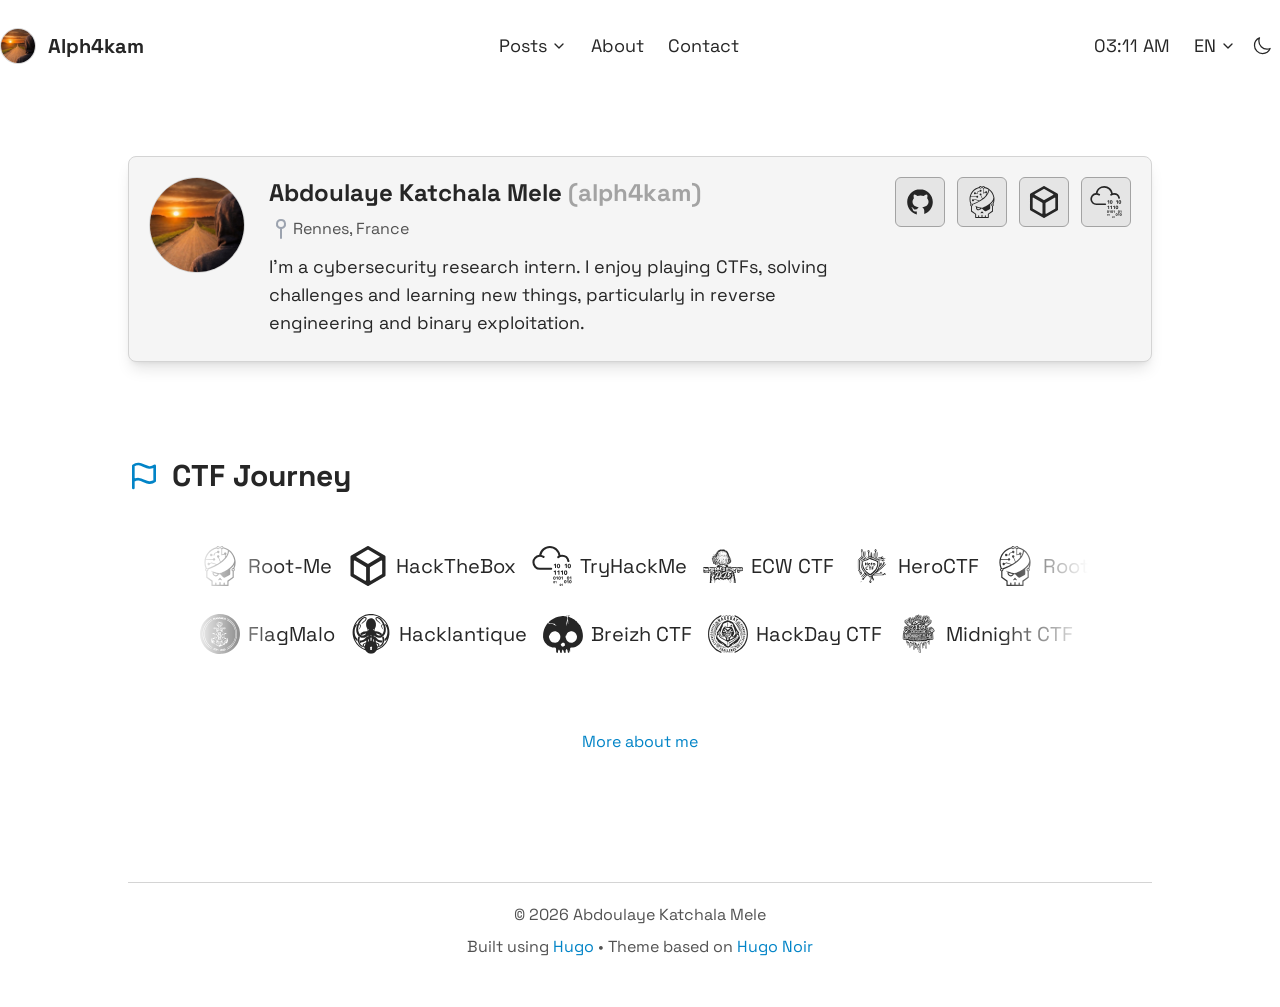
==== commit 70f5ef7d: "Fixing some UI problems and update" ====
--- a/index.html
+++ b/index.html
@@ -7,21 +7,26 @@
     <meta name="viewport" content="width=device-width, initial-scale=1.0">
     <title>
         
-        Blog
+        
+        Alph4kam | Home
         
     </title>
 
     
-    <link rel="apple-touch-icon" sizes="180x180" href="https://alph4kam.fr/favicons/apple-touch-icon.png">
-    <link rel="icon" type="image/png" sizes="32x32" href="https://alph4kam.fr/favicons/favicon-32x32.png">
-    <link rel="icon" type="image/png" sizes="16x16" href="https://alph4kam.fr/favicons/favicon-16x16.png">
-    <link rel="manifest" href="https://alph4kam.fr/favicons/site.webmanifest">
+    <link rel="apple-touch-icon" sizes="180x180" href="https://www.alph4kam.fr/favicons/apple-touch-icon.png">
+    <link rel="icon" type="image/png" sizes="32x32" href="https://www.alph4kam.fr/favicons/favicon-32x32.png">
+    <link rel="icon" type="image/png" sizes="16x16" href="https://www.alph4kam.fr/favicons/favicon-16x16.png">
+    <link rel="manifest" href="https://www.alph4kam.fr/favicons/site.webmanifest">
 
     
     <link href="https://fonts.googleapis.com/css2?family=Space+Grotesk:wght@400;500;600;700&display=swap"
         rel="stylesheet">
     
     <link rel="stylesheet" href="/css/main.css">
+
+    
+    <link rel="alternate" type="application/rss+xml" title="Alph4kam | Home" href="/index.xml">
+    
 
     <script>
         const currentTheme = localStorage.getItem('color-theme');
@@ -45,11 +50,10 @@
                 
                 
                 
-                
-                <a href="https://alph4kam.fr/"
+                <a href="https://www.alph4kam.fr/"
                     class="flex items-center gap-3 text-base md:text-lg lg:text-xl font-bold hover:text-text-tertiary-light dark:hover:text-text-tertiary-dark transition-colors duration-200">
                     
-                    <img src="/images/profile.jpg" alt="Blog profile"
+                    <img src="/images/profile.jpg" alt="Alph4kam | Home profile"
                         class="w-9 h-9 rounded-full object-cover object-right border border-border-secondary-light dark:border-border-secondary-dark"
                         decoding="async" />
                     
@@ -81,15 +85,15 @@
                         
                     </button>
                     <div
-                        class="menu-dropdown absolute top-full left-0 min-w-[180px] mt-[0.35rem] p-[0.35rem] rounded-lg z-30 border-border-secondary-light dark:border-border-secondary-dark shadow-lg overflow-hidden hidden">
+                        class="menu-dropdown absolute top-full left-0 min-w-[180px] mt-[0.35rem] p-[0.35rem] rounded-lg z-30 bg-bg-secondary-light dark:bg-bg-secondary-dark border-border-secondary-light dark:border-border-secondary-dark shadow-lg overflow-hidden hidden">
                         
-                        <a href="https://alph4kam.fr/blogs/"
+                        <a href="https://www.alph4kam.fr/blogs/"
                             class='px-4 py-3 block no-underline rounded-md text-xs lg:text-base hover:text-text-tertiary-light dark:hover:text-text-tertiary-dark hover:bg-bg-primary-light dark:hover:bg-bg-tertiary-dark transition-colors duration-200 '>All</a>
                         
-                        <a href="https://alph4kam.fr/tags/"
+                        <a href="https://www.alph4kam.fr/tags/"
                             class='px-4 py-3 block no-underline rounded-md text-xs lg:text-base hover:text-text-tertiary-light dark:hover:text-text-tertiary-dark hover:bg-bg-primary-light dark:hover:bg-bg-tertiary-dark transition-colors duration-200 '>Tags</a>
                         
-                        <a href="https://alph4kam.fr/categories/"
+                        <a href="https://www.alph4kam.fr/categories/"
                             class='px-4 py-3 block no-underline rounded-md text-xs lg:text-base hover:text-text-tertiary-light dark:hover:text-text-tertiary-dark hover:bg-bg-primary-light dark:hover:bg-bg-tertiary-dark transition-colors duration-200 '>Categories</a>
                         
                     </div>
@@ -97,12 +101,12 @@
                 
                 
                 
-                <a href="https://alph4kam.fr/about/"
+                <a href="https://www.alph4kam.fr/about/"
                     class='block text-sm lg:text-lg hover:text-text-tertiary-light dark:hover:text-text-tertiary-dark transition-colors duration-200 '>About</a>
                 
                 
                 
-                <a href="https://alph4kam.fr/contact/"
+                <a href="https://www.alph4kam.fr/contact/"
                     class='block text-sm lg:text-lg hover:text-text-tertiary-light dark:hover:text-text-tertiary-dark transition-colors duration-200 '>Contact</a>
                 
                 
@@ -131,7 +135,7 @@
                         
                         
                         
-                        <a href="https://alph4kam.fr/en"
+                        <a href="https://www.alph4kam.fr/en"
                             class="px-4 py-3 block no-underline rounded-md text-sm lg:text-lg hover:text-text-tertiary-light dark:hover:text-text-tertiary-dark hover:bg-bg-primary-light dark:hover:bg-bg-tertiary-dark transition-colors duration-200 text-accent-light dark:text-accent-dark font-bold">
                             English
                         </a>
@@ -142,7 +146,7 @@
                         
                         
                         
-                        <a href="https://alph4kam.fr/fr/"
+                        <a href="https://www.alph4kam.fr/fr/"
                             class="px-4 py-3 block no-underline rounded-md text-sm lg:text-lg hover:text-text-tertiary-light dark:hover:text-text-tertiary-dark hover:bg-bg-primary-light dark:hover:bg-bg-tertiary-dark transition-colors duration-200 ">
                             Français
                         </a>
@@ -192,7 +196,7 @@
                             
                             
                             
-                            <a href="https://alph4kam.fr/en"
+                            <a href="https://www.alph4kam.fr/en"
                                 class="font-bold px-4 py-3 block no-underline rounded-md hover:text-text-tertiary-light dark:hover:text-text-tertiary-dark hover:bg-bg-primary-light dark:hover:bg-bg-tertiary-dark transition-colors duration-200">
                                 English
                             </a>
@@ -203,7 +207,7 @@
                             
                             
                             
-                            <a href="https://alph4kam.fr/fr/"
+                            <a href="https://www.alph4kam.fr/fr/"
                                 class=" px-4 py-3 block no-underline rounded-md hover:text-text-tertiary-light dark:hover:text-text-tertiary-dark hover:bg-bg-primary-light dark:hover:bg-bg-tertiary-dark transition-colors duration-200">
                                 Français
                             </a>
@@ -240,21 +244,21 @@
                 
                 
                 <div class="space-y-2">
-                    <a href="https://alph4kam.fr/blogs/"
+                    <a href="https://www.alph4kam.fr/blogs/"
                         class='text-xl hover:text-text-tertiary-light dark:hover:text-text-tertiary-dark transition-colors duration-200 '
                         data-menu>Posts</a>
                     <div
                         class="pl-4 flex flex-col space-y-2 border-l border-border-secondary-light dark:border-border-secondary-dark">
                         
-                        <a href="https://alph4kam.fr/blogs/"
+                        <a href="https://www.alph4kam.fr/blogs/"
                             class='text-lg hover:text-text-tertiary-light dark:hover:text-text-tertiary-dark transition-colors duration-200 '
                             data-menu>All</a>
                         
-                        <a href="https://alph4kam.fr/tags/"
+                        <a href="https://www.alph4kam.fr/tags/"
                             class='text-lg hover:text-text-tertiary-light dark:hover:text-text-tertiary-dark transition-colors duration-200 '
                             data-menu>Tags</a>
                         
-                        <a href="https://alph4kam.fr/categories/"
+                        <a href="https://www.alph4kam.fr/categories/"
                             class='text-lg hover:text-text-tertiary-light dark:hover:text-text-tertiary-dark transition-colors duration-200 '
                             data-menu>Categories</a>
                         
@@ -263,13 +267,13 @@
                 
                 
                 
-                <a href="https://alph4kam.fr/about/"
+                <a href="https://www.alph4kam.fr/about/"
                     class='text-xl hover:text-text-tertiary-light dark:hover:text-text-tertiary-dark transition-colors duration-200 '
                     data-menu>About</a>
                 
                 
                 
-                <a href="https://alph4kam.fr/contact/"
+                <a href="https://www.alph4kam.fr/contact/"
                     class='text-xl hover:text-text-tertiary-light dark:hover:text-text-tertiary-dark transition-colors duration-200 '
                     data-menu>Contact</a>
                 
@@ -359,7 +363,7 @@
                     
                     
                     
-                    <a href="https://www.root-me.org/alph4kam"
+                    <a href="https://www.root-me.org/alph4kam?lang=en"
                         class="accounts hover:text-text-tertiary-light dark:hover:text-text-tertiary-dark bg-bg-tertiary-light dark:bg-bg-tertiary-dark p-2 rounded-md border border-border-primary-light dark:border-border-primary-dark hover:border-border-secondary-light dark:hover:border-border-secondary-dark transition-all"
                         target="_blank" rel="noopener noreferrer">
                         <svg role="img" viewBox="0 0 256 256" xmlns="http://www.w3.org/2000/svg" id="Rootme--Streamline-Simple-Icons" height="256" width="256">
@@ -433,7 +437,7 @@
             
             CTF Journey
         </h2>
-        <div class="carousel overflow-hidden max-w-3xl mx-auto">
+        <div class="carousel overflow-hidden max-w-4xl mx-auto">
             <div class="carousel-container w-full overflow-hidden mb-2">
                 <div class="carousel-track flex items-center"><div class="carousel-item flex items-center px-2 py-3 mx-auto rounded-lg whitespace-nowrap gap-2">
                         
@@ -12484,7 +12488,7 @@
             </div>
         </div>
         <div class="flex justify-center mt-16">
-            <a href='https://alph4kam.fr/about/'
+            <a href='https://www.alph4kam.fr/about/'
                 class="animated-link text-accent-light dark:text-accent-dark hover:text-text-primary-light dark:hover:text-text-primary-dark text-base">More about me</a>
         </div>
     </section>
--- a/css/main.css
+++ b/css/main.css
@@ -1610,10 +1610,6 @@
   min-width: 180px;
 }
 
-.max-w-3xl {
-  max-width: 48rem;
-}
-
 .max-w-4xl {
   max-width: 56rem;
 }
@@ -1788,6 +1784,11 @@
   border-top-width: 1px;
 }
 
+.border-border-primary-light {
+  --tw-border-opacity: 1;
+  border-color: rgb(163 163 163 / var(--tw-border-opacity, 1));
+}
+
 .border-border-secondary-light {
   --tw-border-opacity: 1;
   border-color: rgb(212 212 212 / var(--tw-border-opacity, 1));
@@ -1805,12 +1806,12 @@
 
 .bg-bg-secondary-light {
   --tw-bg-opacity: 1;
-  background-color: rgb(250 250 250 / var(--tw-bg-opacity, 1));
+  background-color: rgb(245 245 245 / var(--tw-bg-opacity, 1));
 }
 
 .bg-bg-tertiary-light {
   --tw-bg-opacity: 1;
-  background-color: rgb(245 245 245 / var(--tw-bg-opacity, 1));
+  background-color: rgb(229 229 229 / var(--tw-bg-opacity, 1));
 }
 
 .object-contain {
@@ -2172,6 +2173,11 @@
   border-color: rgb(2 132 199 / var(--tw-border-opacity, 1));
 }
 
+.hover\:border-border-primary-light:hover {
+  --tw-border-opacity: 1;
+  border-color: rgb(163 163 163 / var(--tw-border-opacity, 1));
+}
+
 .hover\:border-border-secondary-light:hover {
   --tw-border-opacity: 1;
   border-color: rgb(212 212 212 / var(--tw-border-opacity, 1));
@@ -2220,6 +2226,11 @@
   text-decoration-line: none;
 }
 
+.dark\:border-border-primary-dark:is(.dark *) {
+  --tw-border-opacity: 1;
+  border-color: rgb(82 82 82 / var(--tw-border-opacity, 1));
+}
+
 .dark\:border-border-secondary-dark:is(.dark *) {
   --tw-border-opacity: 1;
   border-color: rgb(64 64 64 / var(--tw-border-opacity, 1));
@@ -2265,6 +2276,11 @@
   border-color: rgb(14 165 233 / var(--tw-border-opacity, 1));
 }
 
+.dark\:hover\:border-border-primary-dark:hover:is(.dark *) {
+  --tw-border-opacity: 1;
+  border-color: rgb(82 82 82 / var(--tw-border-opacity, 1));
+}
+
 .dark\:hover\:border-border-secondary-dark:hover:is(.dark *) {
   --tw-border-opacity: 1;
   border-color: rgb(64 64 64 / var(--tw-border-opacity, 1));
